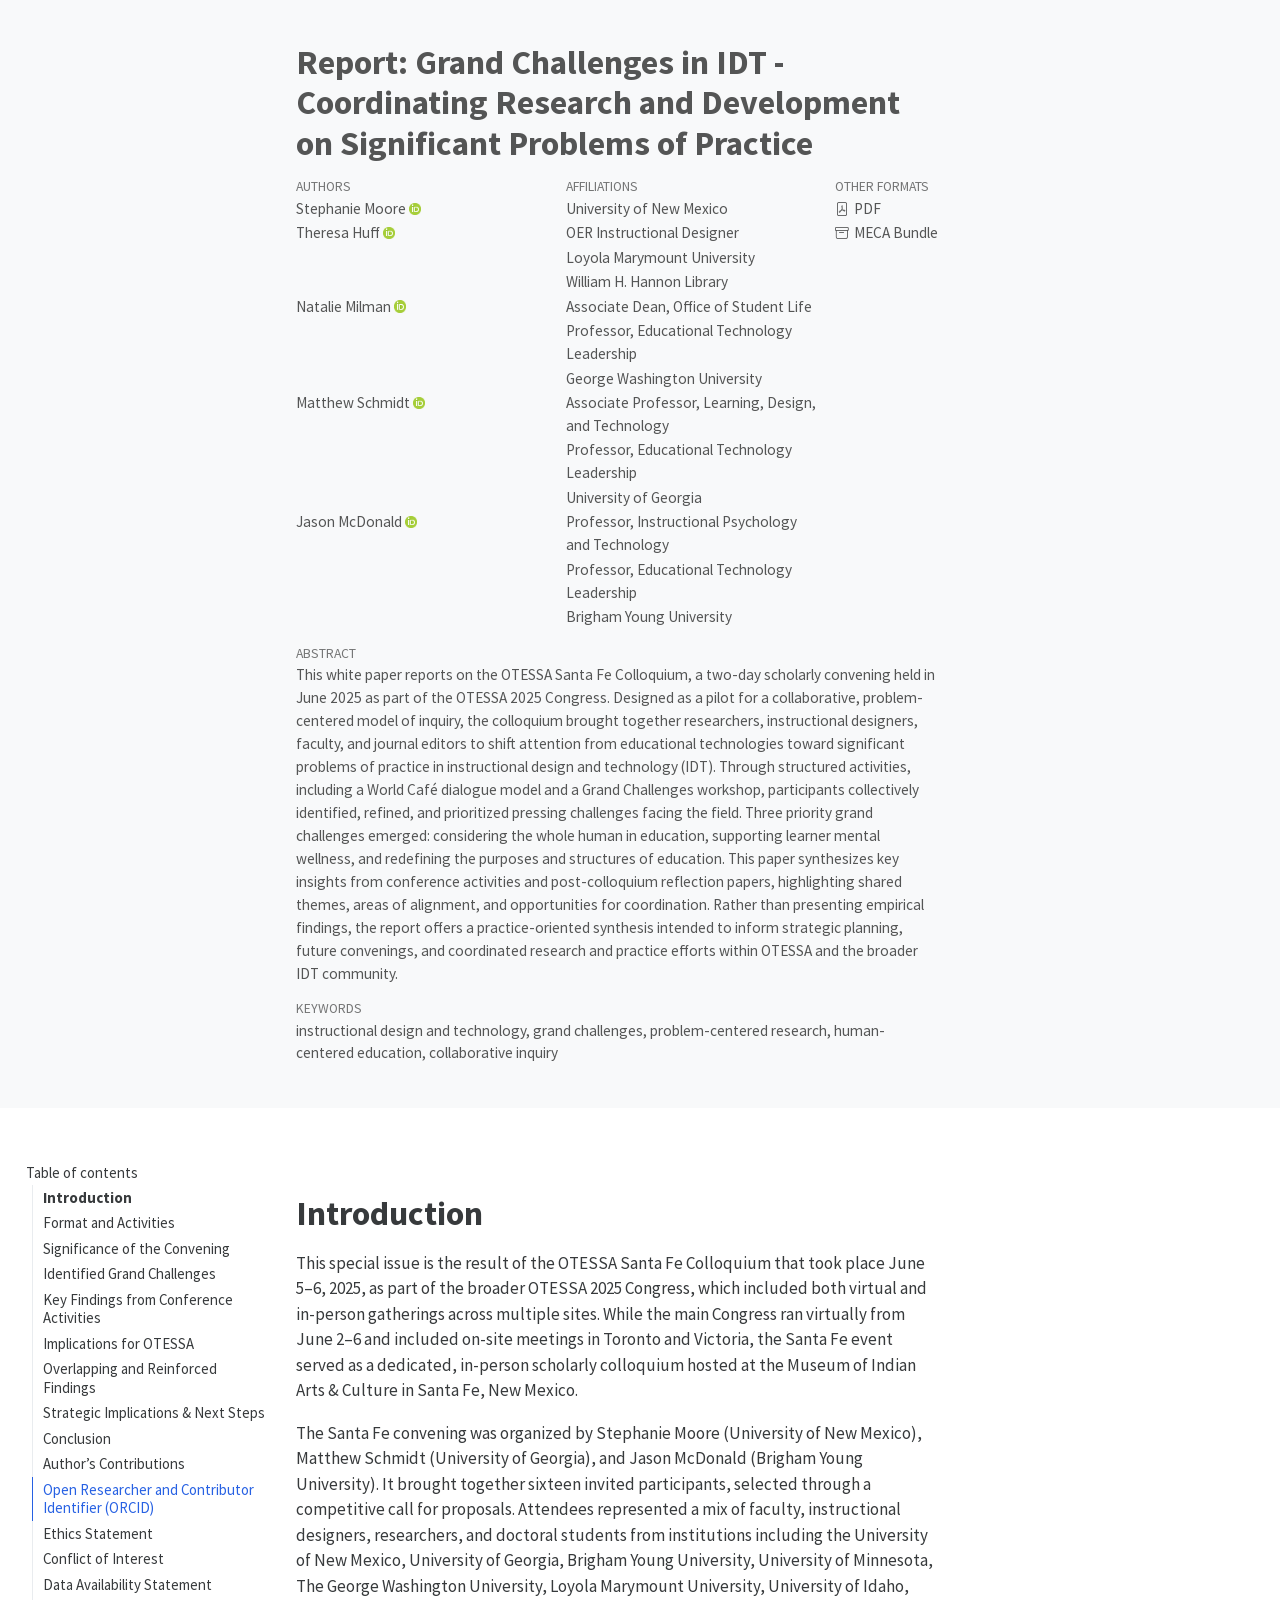
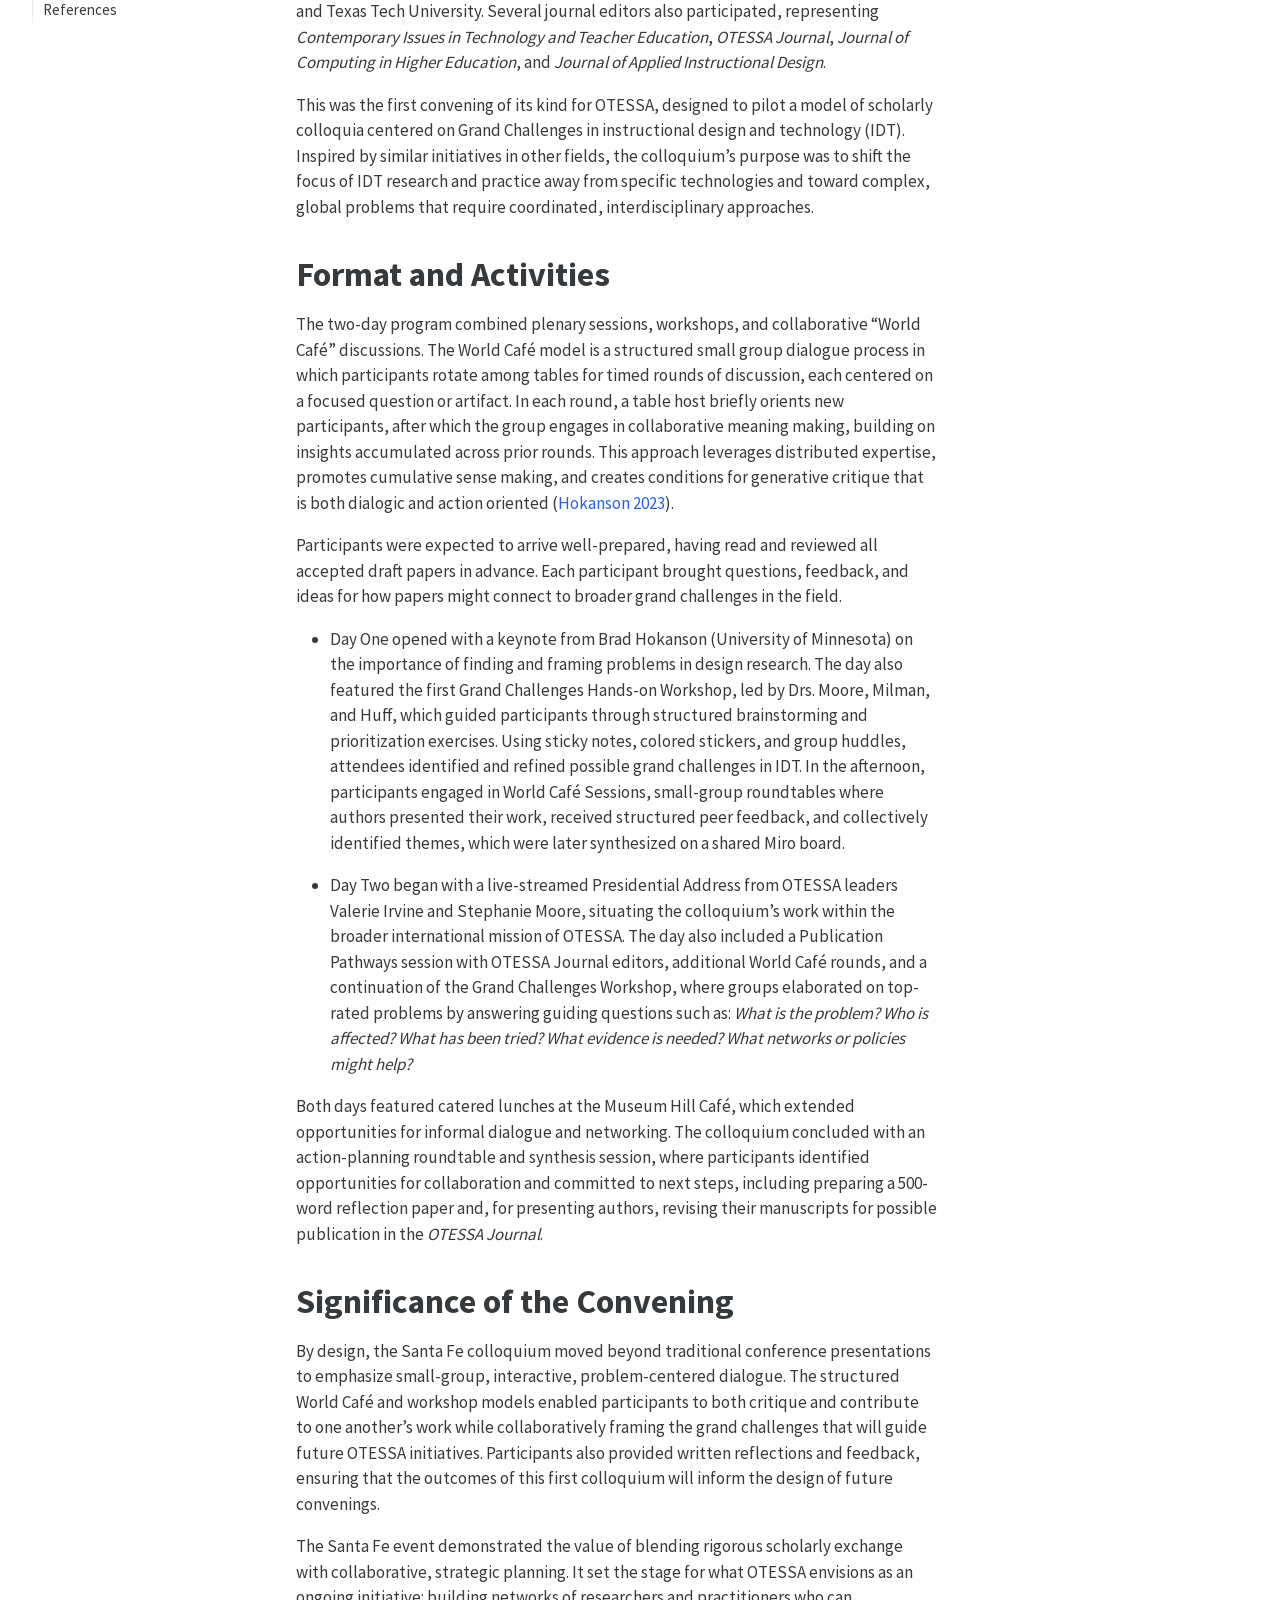
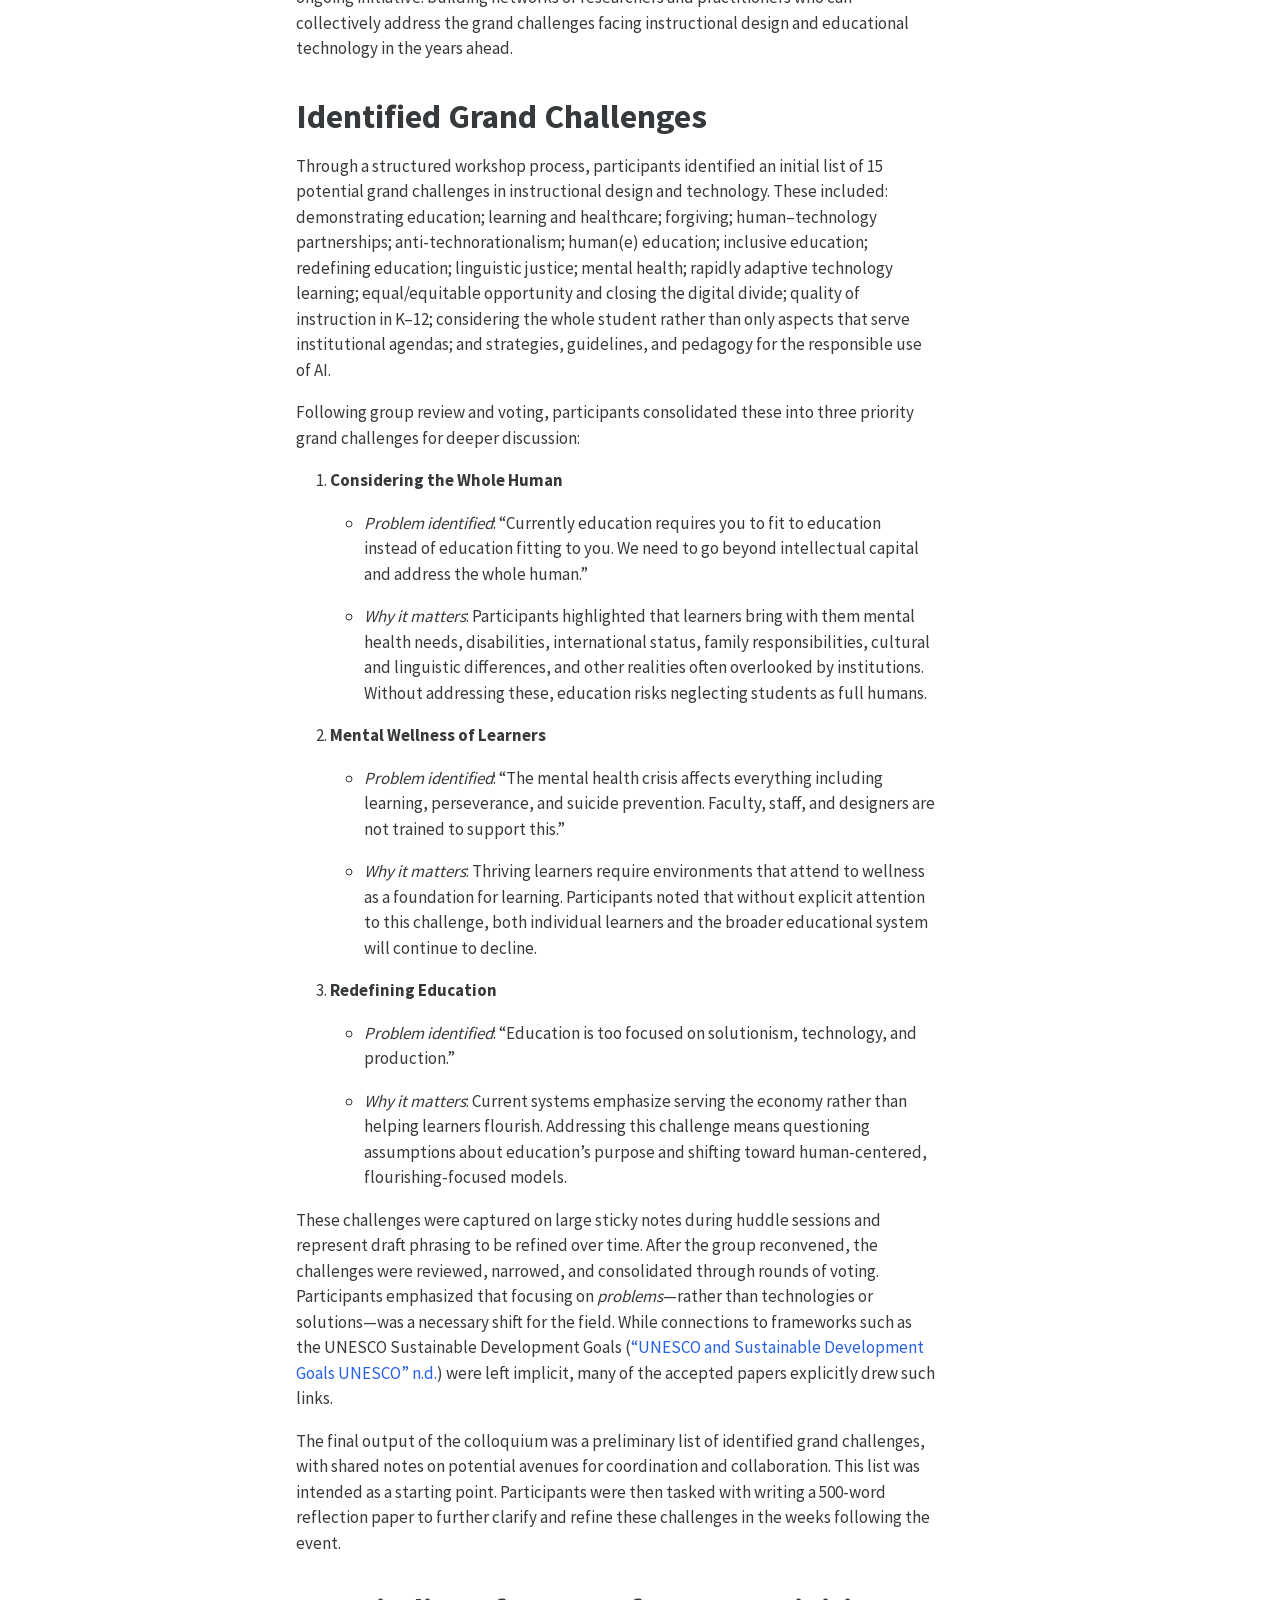
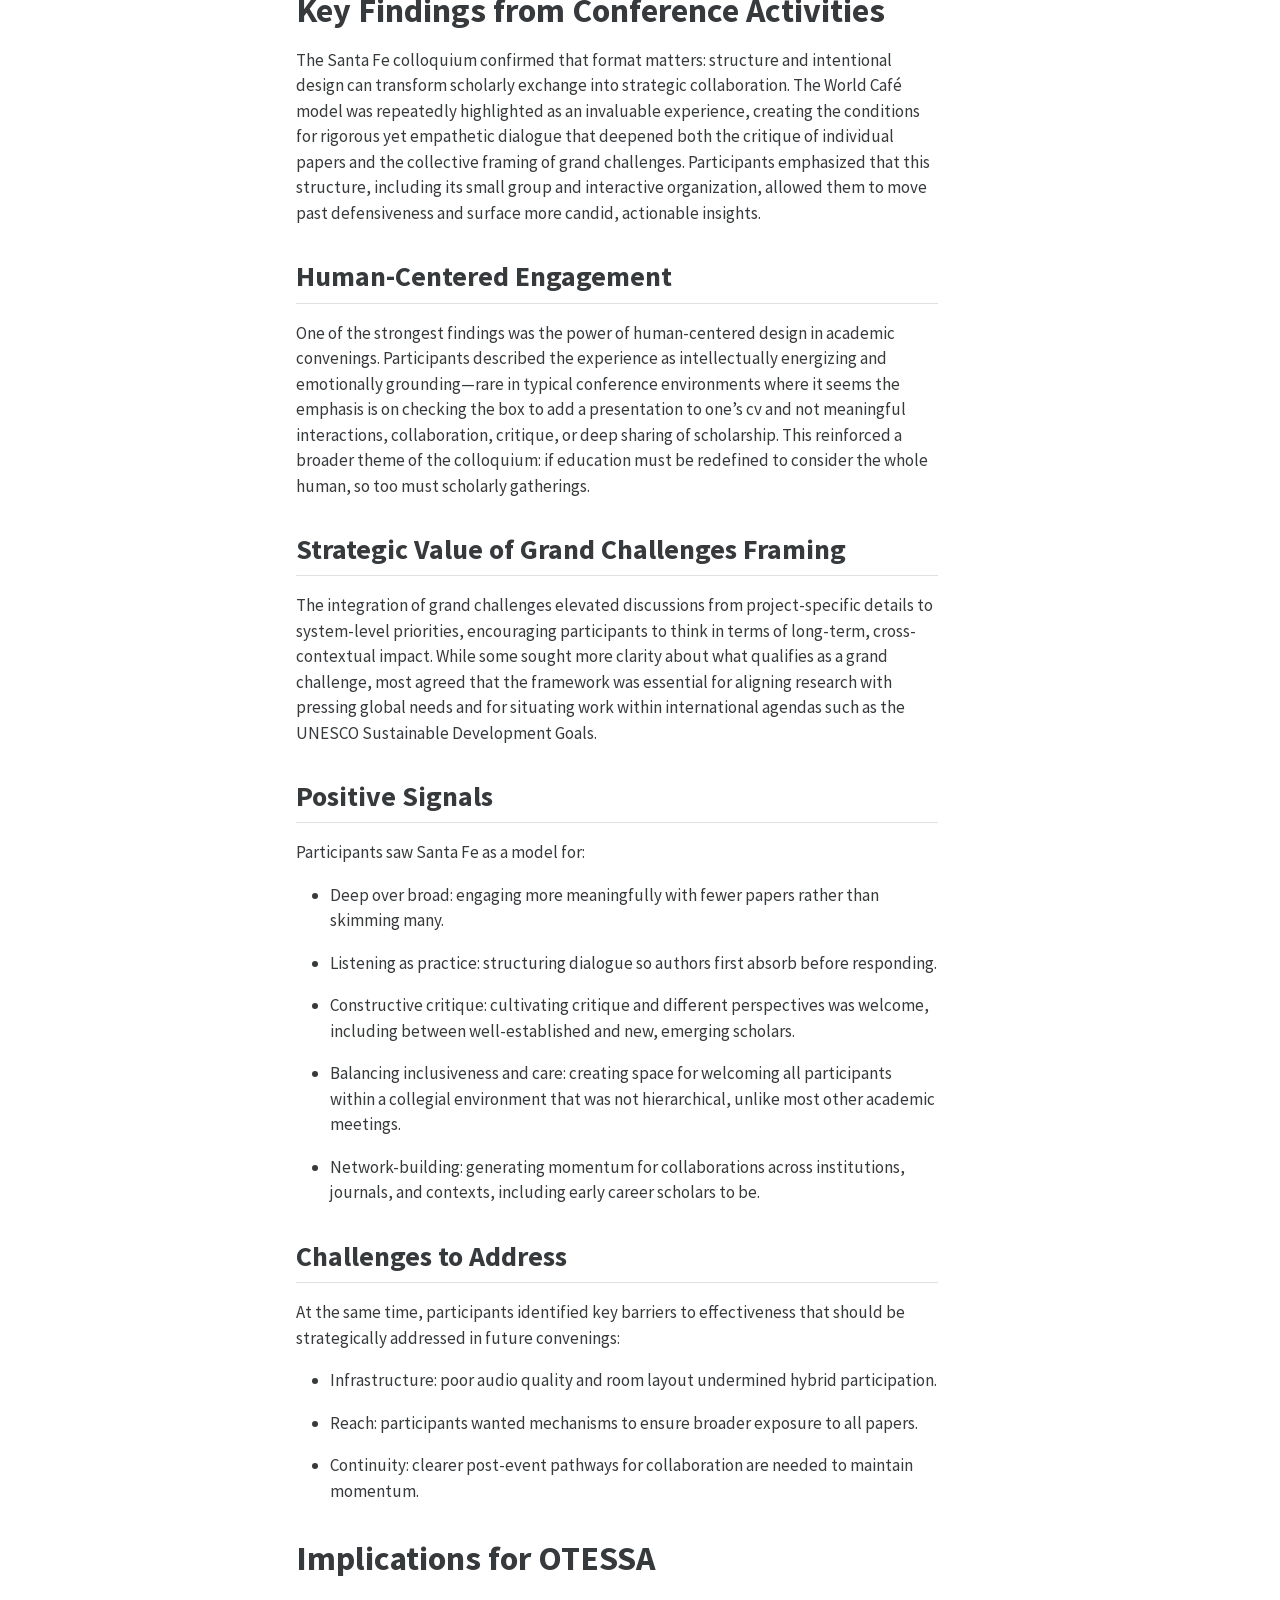
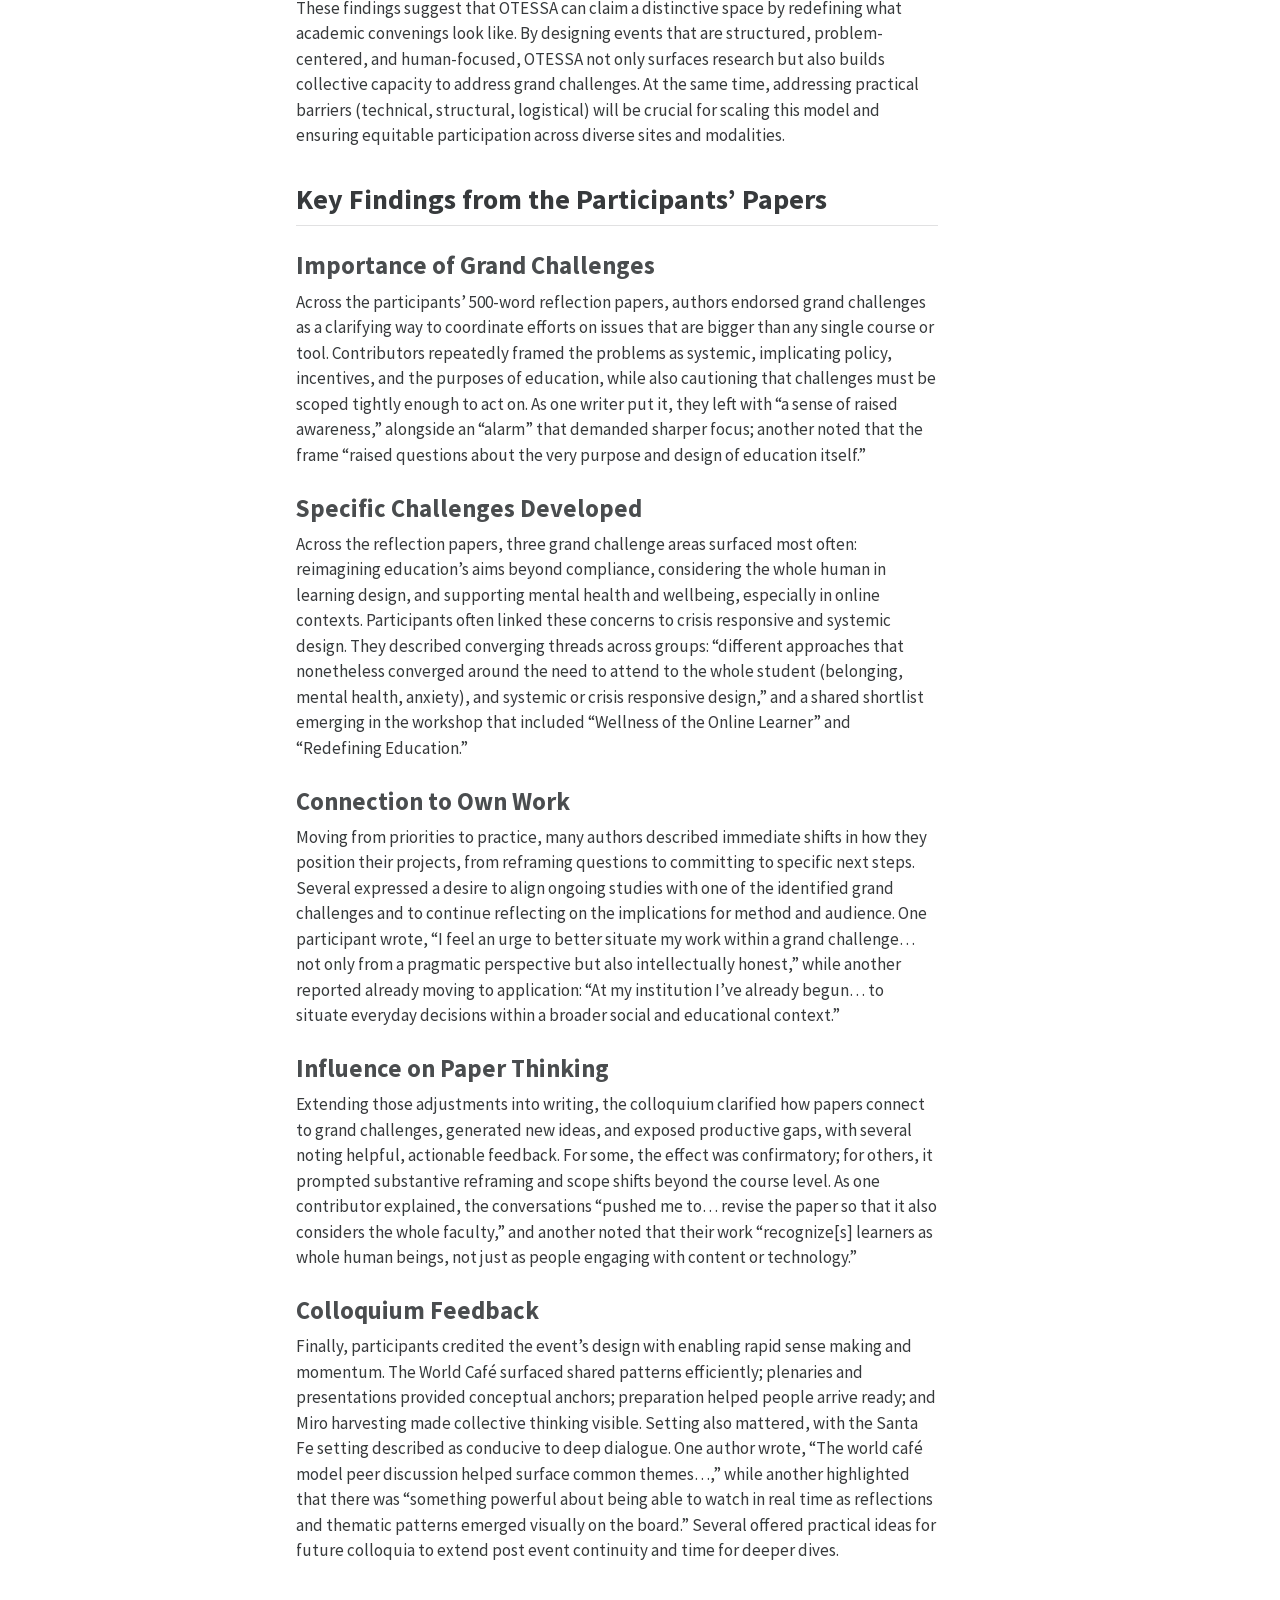
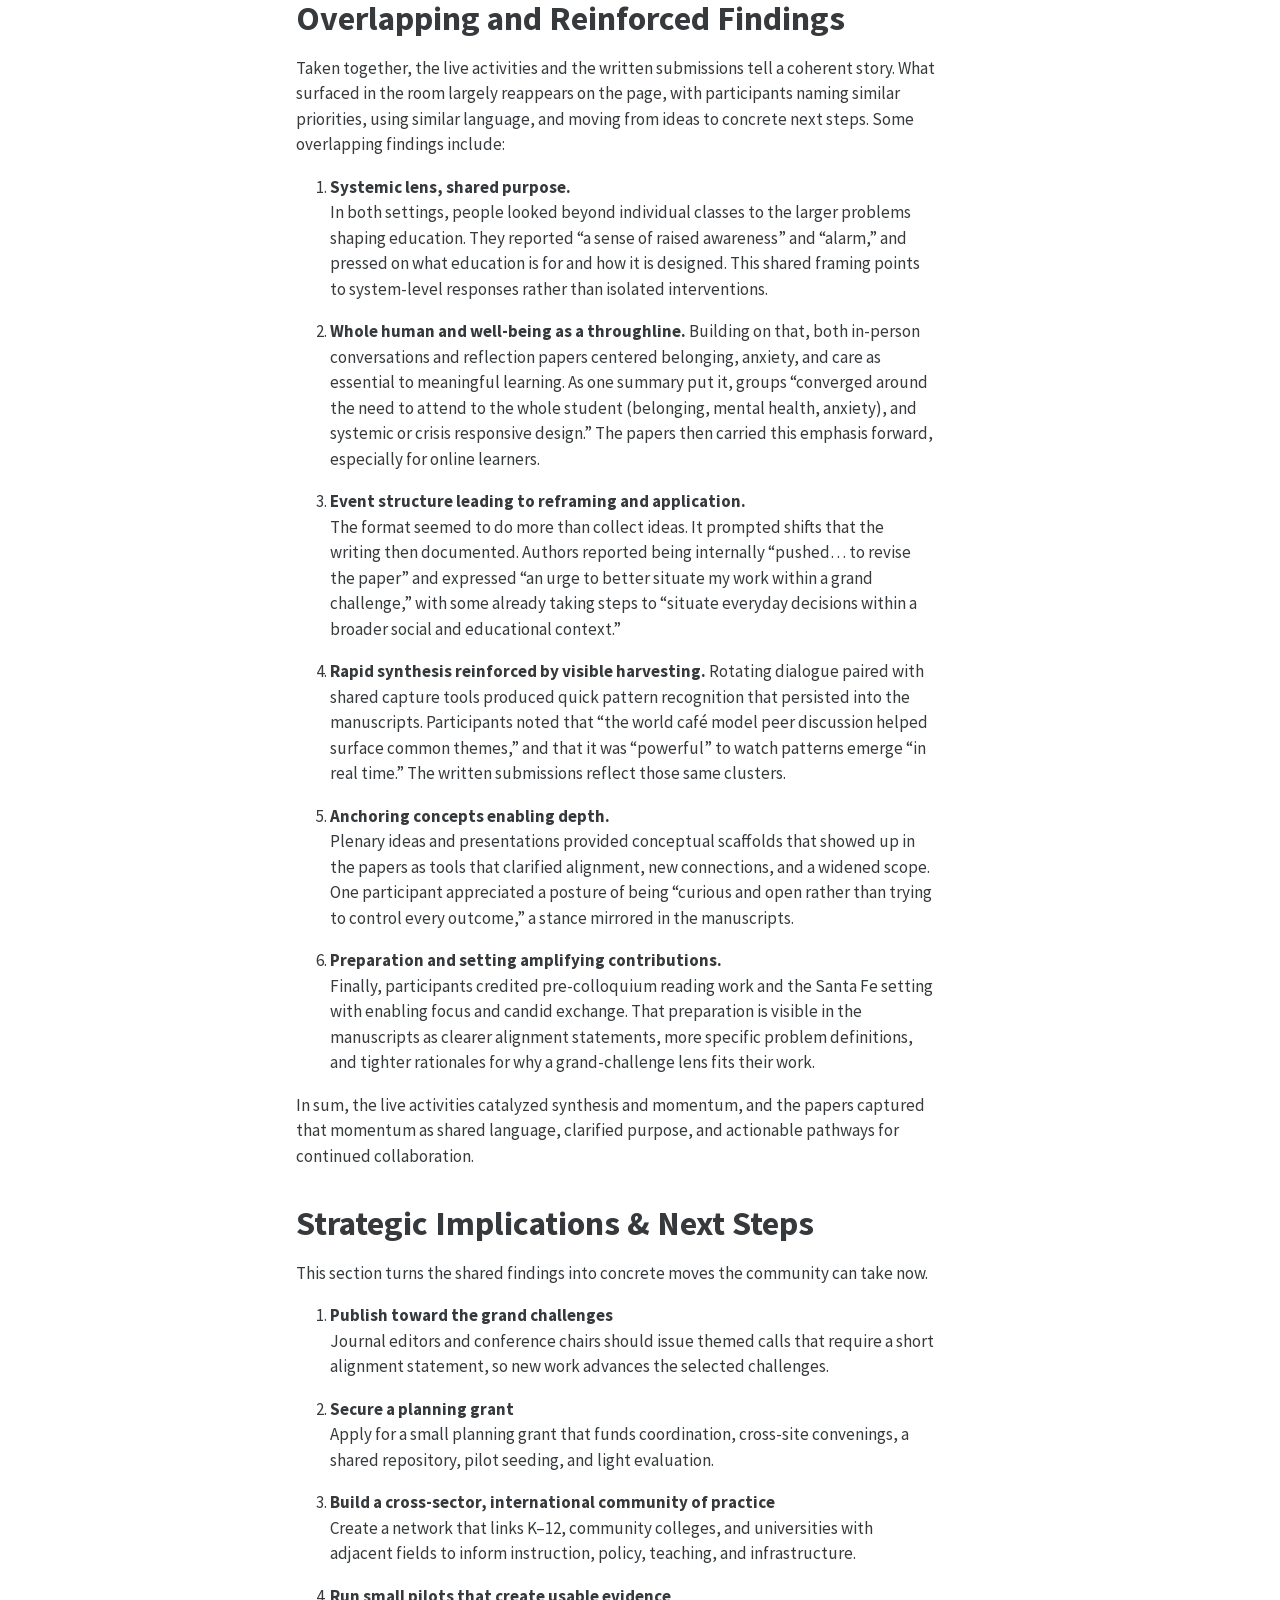
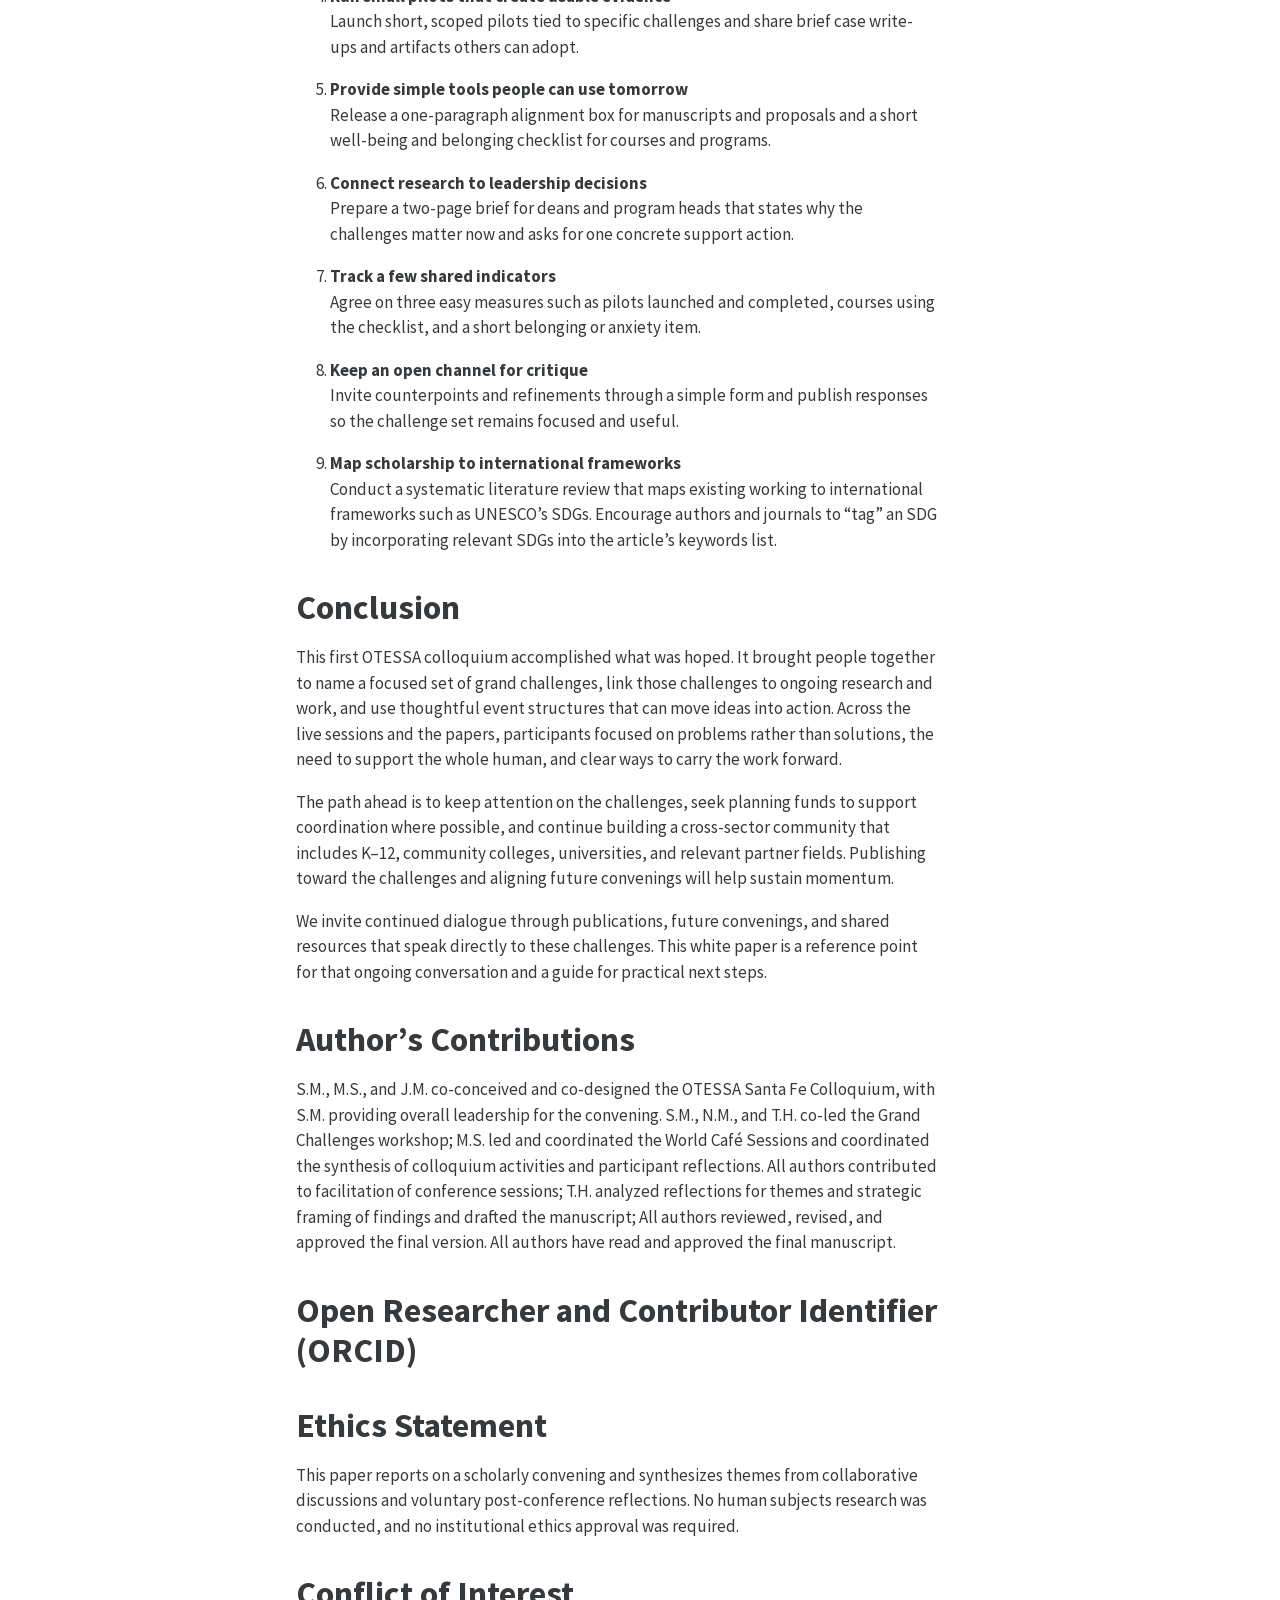
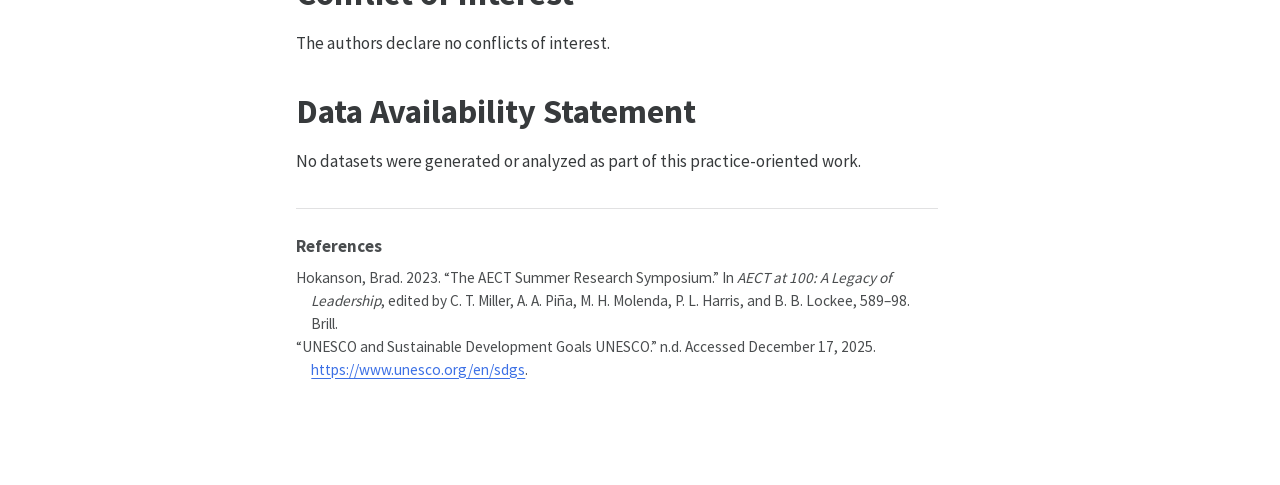
==== _manuscript/index.html @ 4f28d7d3 "init" ====
<!DOCTYPE html>
<html xmlns="http://www.w3.org/1999/xhtml" lang="en" xml:lang="en"><head>

<meta charset="utf-8">
<meta name="generator" content="quarto-1.8.27">

<meta name="viewport" content="width=device-width, initial-scale=1.0, user-scalable=yes">

<meta name="keywords" content="instructional design and technology, grand challenges, problem-centered research, human-centered education, collaborative inquiry">

<title>Report: Grand Challenges in IDT - Coordinating Research and Development on Significant Problems of Practice</title>
<style>
code{white-space: pre-wrap;}
span.smallcaps{font-variant: small-caps;}
div.columns{display: flex; gap: min(4vw, 1.5em);}
div.column{flex: auto; overflow-x: auto;}
div.hanging-indent{margin-left: 1.5em; text-indent: -1.5em;}
ul.task-list{list-style: none;}
ul.task-list li input[type="checkbox"] {
width: 0.8em;
margin: 0 0.8em 0.2em -1em;  vertical-align: middle;
}

div.csl-bib-body { }
div.csl-entry {
clear: both;
margin-bottom: 0em;
}
.hanging-indent div.csl-entry {
margin-left:2em;
text-indent:-2em;
}
div.csl-left-margin {
min-width:2em;
float:left;
}
div.csl-right-inline {
margin-left:2em;
padding-left:1em;
}
div.csl-indent {
margin-left: 2em;
}</style>


<script>/*!
 * clipboard.js v2.0.11
 * https://clipboardjs.com/
 *
 * Licensed MIT © Zeno Rocha
 */
!function(t,e){"object"==typeof exports&&"object"==typeof module?module.exports=e():"function"==typeof define&&define.amd?define([],e):"object"==typeof exports?exports.ClipboardJS=e():t.ClipboardJS=e()}(this,function(){return n={686:function(t,e,n){"use strict";n.d(e,{default:function(){return b}});var e=n(279),i=n.n(e),e=n(370),u=n.n(e),e=n(817),r=n.n(e);function c(t){try{return document.execCommand(t)}catch(t){return}}var a=function(t){t=r()(t);return c("cut"),t};function o(t,e){var n,o,t=(n=t,o="rtl"===document.documentElement.getAttribute("dir"),(t=document.createElement("textarea")).style.fontSize="12pt",t.style.border="0",t.style.padding="0",t.style.margin="0",t.style.position="absolute",t.style[o?"right":"left"]="-9999px",o=window.pageYOffset||document.documentElement.scrollTop,t.style.top="".concat(o,"px"),t.setAttribute("readonly",""),t.value=n,t);return e.container.appendChild(t),e=r()(t),c("copy"),t.remove(),e}var f=function(t){var e=1<arguments.length&&void 0!==arguments[1]?arguments[1]:{container:document.body},n="";return"string"==typeof t?n=o(t,e):t instanceof HTMLInputElement&&!["text","search","url","tel","password"].includes(null==t?void 0:t.type)?n=o(t.value,e):(n=r()(t),c("copy")),n};function l(t){return(l="function"==typeof Symbol&&"symbol"==typeof Symbol.iterator?function(t){return typeof t}:function(t){return t&&"function"==typeof Symbol&&t.constructor===Symbol&&t!==Symbol.prototype?"symbol":typeof t})(t)}var s=function(){var t=0<arguments.length&&void 0!==arguments[0]?arguments[0]:{},e=t.action,n=void 0===e?"copy":e,o=t.container,e=t.target,t=t.text;if("copy"!==n&&"cut"!==n)throw new Error('Invalid "action" value, use either "copy" or "cut"');if(void 0!==e){if(!e||"object"!==l(e)||1!==e.nodeType)throw new Error('Invalid "target" value, use a valid Element');if("copy"===n&&e.hasAttribute("disabled"))throw new Error('Invalid "target" attribute. Please use "readonly" instead of "disabled" attribute');if("cut"===n&&(e.hasAttribute("readonly")||e.hasAttribute("disabled")))throw new Error('Invalid "target" attribute. You can\'t cut text from elements with "readonly" or "disabled" attributes')}return t?f(t,{container:o}):e?"cut"===n?a(e):f(e,{container:o}):void 0};function p(t){return(p="function"==typeof Symbol&&"symbol"==typeof Symbol.iterator?function(t){return typeof t}:function(t){return t&&"function"==typeof Symbol&&t.constructor===Symbol&&t!==Symbol.prototype?"symbol":typeof t})(t)}function d(t,e){for(var n=0;n<e.length;n++){var o=e[n];o.enumerable=o.enumerable||!1,o.configurable=!0,"value"in o&&(o.writable=!0),Object.defineProperty(t,o.key,o)}}function y(t,e){return(y=Object.setPrototypeOf||function(t,e){return t.__proto__=e,t})(t,e)}function h(n){var o=function(){if("undefined"==typeof Reflect||!Reflect.construct)return!1;if(Reflect.construct.sham)return!1;if("function"==typeof Proxy)return!0;try{return Date.prototype.toString.call(Reflect.construct(Date,[],function(){})),!0}catch(t){return!1}}();return function(){var t,e=v(n);return t=o?(t=v(this).constructor,Reflect.construct(e,arguments,t)):e.apply(this,arguments),e=this,!(t=t)||"object"!==p(t)&&"function"!=typeof t?function(t){if(void 0!==t)return t;throw new ReferenceError("this hasn't been initialised - super() hasn't been called")}(e):t}}function v(t){return(v=Object.setPrototypeOf?Object.getPrototypeOf:function(t){return t.__proto__||Object.getPrototypeOf(t)})(t)}function m(t,e){t="data-clipboard-".concat(t);if(e.hasAttribute(t))return e.getAttribute(t)}var b=function(){!function(t,e){if("function"!=typeof e&&null!==e)throw new TypeError("Super expression must either be null or a function");t.prototype=Object.create(e&&e.prototype,{constructor:{value:t,writable:!0,configurable:!0}}),e&&y(t,e)}(r,i());var t,e,n,o=h(r);function r(t,e){var n;return function(t){if(!(t instanceof r))throw new TypeError("Cannot call a class as a function")}(this),(n=o.call(this)).resolveOptions(e),n.listenClick(t),n}return t=r,n=[{key:"copy",value:function(t){var e=1<arguments.length&&void 0!==arguments[1]?arguments[1]:{container:document.body};return f(t,e)}},{key:"cut",value:function(t){return a(t)}},{key:"isSupported",value:function(){var t=0<arguments.length&&void 0!==arguments[0]?arguments[0]:["copy","cut"],t="string"==typeof t?[t]:t,e=!!document.queryCommandSupported;return t.forEach(function(t){e=e&&!!document.queryCommandSupported(t)}),e}}],(e=[{key:"resolveOptions",value:function(){var t=0<arguments.length&&void 0!==arguments[0]?arguments[0]:{};this.action="function"==typeof t.action?t.action:this.defaultAction,this.target="function"==typeof t.target?t.target:this.defaultTarget,this.text="function"==typeof t.text?t.text:this.defaultText,this.container="object"===p(t.container)?t.container:document.body}},{key:"listenClick",value:function(t){var e=this;this.listener=u()(t,"click",function(t){return e.onClick(t)})}},{key:"onClick",value:function(t){var e=t.delegateTarget||t.currentTarget,n=this.action(e)||"copy",t=s({action:n,container:this.container,target:this.target(e),text:this.text(e)});this.emit(t?"success":"error",{action:n,text:t,trigger:e,clearSelection:function(){e&&e.focus(),window.getSelection().removeAllRanges()}})}},{key:"defaultAction",value:function(t){return m("action",t)}},{key:"defaultTarget",value:function(t){t=m("target",t);if(t)return document.querySelector(t)}},{key:"defaultText",value:function(t){return m("text",t)}},{key:"destroy",value:function(){this.listener.destroy()}}])&&d(t.prototype,e),n&&d(t,n),r}()},828:function(t){var e;"undefined"==typeof Element||Element.prototype.matches||((e=Element.prototype).matches=e.matchesSelector||e.mozMatchesSelector||e.msMatchesSelector||e.oMatchesSelector||e.webkitMatchesSelector),t.exports=function(t,e){for(;t&&9!==t.nodeType;){if("function"==typeof t.matches&&t.matches(e))return t;t=t.parentNode}}},438:function(t,e,n){var u=n(828);function i(t,e,n,o,r){var i=function(e,n,t,o){return function(t){t.delegateTarget=u(t.target,n),t.delegateTarget&&o.call(e,t)}}.apply(this,arguments);return t.addEventListener(n,i,r),{destroy:function(){t.removeEventListener(n,i,r)}}}t.exports=function(t,e,n,o,r){return"function"==typeof t.addEventListener?i.apply(null,arguments):"function"==typeof n?i.bind(null,document).apply(null,arguments):("string"==typeof t&&(t=document.querySelectorAll(t)),Array.prototype.map.call(t,function(t){return i(t,e,n,o,r)}))}},879:function(t,n){n.node=function(t){return void 0!==t&&t instanceof HTMLElement&&1===t.nodeType},n.nodeList=function(t){var e=Object.prototype.toString.call(t);return void 0!==t&&("[object NodeList]"===e||"[object HTMLCollection]"===e)&&"length"in t&&(0===t.length||n.node(t[0]))},n.string=function(t){return"string"==typeof t||t instanceof String},n.fn=function(t){return"[object Function]"===Object.prototype.toString.call(t)}},370:function(t,e,n){var f=n(879),l=n(438);t.exports=function(t,e,n){if(!t&&!e&&!n)throw new Error("Missing required arguments");if(!f.string(e))throw new TypeError("Second argument must be a String");if(!f.fn(n))throw new TypeError("Third argument must be a Function");if(f.node(t))return c=e,a=n,(u=t).addEventListener(c,a),{destroy:function(){u.removeEventListener(c,a)}};if(f.nodeList(t))return o=t,r=e,i=n,Array.prototype.forEach.call(o,function(t){t.addEventListener(r,i)}),{destroy:function(){Array.prototype.forEach.call(o,function(t){t.removeEventListener(r,i)})}};if(f.string(t))return t=t,e=e,n=n,l(document.body,t,e,n);throw new TypeError("First argument must be a String, HTMLElement, HTMLCollection, or NodeList");var o,r,i,u,c,a}},817:function(t){t.exports=function(t){var e,n="SELECT"===t.nodeName?(t.focus(),t.value):"INPUT"===t.nodeName||"TEXTAREA"===t.nodeName?((e=t.hasAttribute("readonly"))||t.setAttribute("readonly",""),t.select(),t.setSelectionRange(0,t.value.length),e||t.removeAttribute("readonly"),t.value):(t.hasAttribute("contenteditable")&&t.focus(),n=window.getSelection(),(e=document.createRange()).selectNodeContents(t),n.removeAllRanges(),n.addRange(e),n.toString());return n}},279:function(t){function e(){}e.prototype={on:function(t,e,n){var o=this.e||(this.e={});return(o[t]||(o[t]=[])).push({fn:e,ctx:n}),this},once:function(t,e,n){var o=this;function r(){o.off(t,r),e.apply(n,arguments)}return r._=e,this.on(t,r,n)},emit:function(t){for(var e=[].slice.call(arguments,1),n=((this.e||(this.e={}))[t]||[]).slice(),o=0,r=n.length;o<r;o++)n[o].fn.apply(n[o].ctx,e);return this},off:function(t,e){var n=this.e||(this.e={}),o=n[t],r=[];if(o&&e)for(var i=0,u=o.length;i<u;i++)o[i].fn!==e&&o[i].fn._!==e&&r.push(o[i]);return r.length?n[t]=r:delete n[t],this}},t.exports=e,t.exports.TinyEmitter=e}},r={},o.n=function(t){var e=t&&t.__esModule?function(){return t.default}:function(){return t};return o.d(e,{a:e}),e},o.d=function(t,e){for(var n in e)o.o(e,n)&&!o.o(t,n)&&Object.defineProperty(t,n,{enumerable:!0,get:e[n]})},o.o=function(t,e){return Object.prototype.hasOwnProperty.call(t,e)},o(686).default;function o(t){if(r[t])return r[t].exports;var e=r[t]={exports:{}};return n[t](e,e.exports,o),e.exports}var n,r});</script>
<script src="[data-uri]" type="module"></script>
<script src="[data-uri]" type="module"></script>
<script src="[data-uri]" type="module"></script>
<script>/**
 * @popperjs/core v2.11.7 - MIT License
 */

!function(e,t){"object"==typeof exports&&"undefined"!=typeof module?t(exports):"function"==typeof define&&define.amd?define(["exports"],t):t((e="undefined"!=typeof globalThis?globalThis:e||self).Popper={})}(this,(function(e){"use strict";function t(e){if(null==e)return window;if("[object Window]"!==e.toString()){var t=e.ownerDocument;return t&&t.defaultView||window}return e}function n(e){return e instanceof t(e).Element||e instanceof Element}function r(e){return e instanceof t(e).HTMLElement||e instanceof HTMLElement}function o(e){return"undefined"!=typeof ShadowRoot&&(e instanceof t(e).ShadowRoot||e instanceof ShadowRoot)}var i=Math.max,a=Math.min,s=Math.round;function f(){var e=navigator.userAgentData;return null!=e&&e.brands&&Array.isArray(e.brands)?e.brands.map((function(e){return e.brand+"/"+e.version})).join(" "):navigator.userAgent}function c(){return!/^((?!chrome|android).)*safari/i.test(f())}function p(e,o,i){void 0===o&&(o=!1),void 0===i&&(i=!1);var a=e.getBoundingClientRect(),f=1,p=1;o&&r(e)&&(f=e.offsetWidth>0&&s(a.width)/e.offsetWidth||1,p=e.offsetHeight>0&&s(a.height)/e.offsetHeight||1);var u=(n(e)?t(e):window).visualViewport,l=!c()&&i,d=(a.left+(l&&u?u.offsetLeft:0))/f,h=(a.top+(l&&u?u.offsetTop:0))/p,m=a.width/f,v=a.height/p;return{width:m,height:v,top:h,right:d+m,bottom:h+v,left:d,x:d,y:h}}function u(e){var n=t(e);return{scrollLeft:n.pageXOffset,scrollTop:n.pageYOffset}}function l(e){return e?(e.nodeName||"").toLowerCase():null}function d(e){return((n(e)?e.ownerDocument:e.document)||window.document).documentElement}function h(e){return p(d(e)).left+u(e).scrollLeft}function m(e){return t(e).getComputedStyle(e)}function v(e){var t=m(e),n=t.overflow,r=t.overflowX,o=t.overflowY;return/auto|scroll|overlay|hidden/.test(n+o+r)}function y(e,n,o){void 0===o&&(o=!1);var i,a,f=r(n),c=r(n)&&function(e){var t=e.getBoundingClientRect(),n=s(t.width)/e.offsetWidth||1,r=s(t.height)/e.offsetHeight||1;return 1!==n||1!==r}(n),m=d(n),y=p(e,c,o),g={scrollLeft:0,scrollTop:0},b={x:0,y:0};return(f||!f&&!o)&&(("body"!==l(n)||v(m))&&(g=(i=n)!==t(i)&&r(i)?{scrollLeft:(a=i).scrollLeft,scrollTop:a.scrollTop}:u(i)),r(n)?((b=p(n,!0)).x+=n.clientLeft,b.y+=n.clientTop):m&&(b.x=h(m))),{x:y.left+g.scrollLeft-b.x,y:y.top+g.scrollTop-b.y,width:y.width,height:y.height}}function g(e){var t=p(e),n=e.offsetWidth,r=e.offsetHeight;return Math.abs(t.width-n)<=1&&(n=t.width),Math.abs(t.height-r)<=1&&(r=t.height),{x:e.offsetLeft,y:e.offsetTop,width:n,height:r}}function b(e){return"html"===l(e)?e:e.assignedSlot||e.parentNode||(o(e)?e.host:null)||d(e)}function x(e){return["html","body","#document"].indexOf(l(e))>=0?e.ownerDocument.body:r(e)&&v(e)?e:x(b(e))}function w(e,n){var r;void 0===n&&(n=[]);var o=x(e),i=o===(null==(r=e.ownerDocument)?void 0:r.body),a=t(o),s=i?[a].concat(a.visualViewport||[],v(o)?o:[]):o,f=n.concat(s);return i?f:f.concat(w(b(s)))}function O(e){return["table","td","th"].indexOf(l(e))>=0}function j(e){return r(e)&&"fixed"!==m(e).position?e.offsetParent:null}function E(e){for(var n=t(e),i=j(e);i&&O(i)&&"static"===m(i).position;)i=j(i);return i&&("html"===l(i)||"body"===l(i)&&"static"===m(i).position)?n:i||function(e){var t=/firefox/i.test(f());if(/Trident/i.test(f())&&r(e)&&"fixed"===m(e).position)return null;var n=b(e);for(o(n)&&(n=n.host);r(n)&&["html","body"].indexOf(l(n))<0;){var i=m(n);if("none"!==i.transform||"none"!==i.perspective||"paint"===i.contain||-1!==["transform","perspective"].indexOf(i.willChange)||t&&"filter"===i.willChange||t&&i.filter&&"none"!==i.filter)return n;n=n.parentNode}return null}(e)||n}var D="top",A="bottom",L="right",P="left",M="auto",k=[D,A,L,P],W="start",B="end",H="viewport",T="popper",R=k.reduce((function(e,t){return e.concat([t+"-"+W,t+"-"+B])}),[]),S=[].concat(k,[M]).reduce((function(e,t){return e.concat([t,t+"-"+W,t+"-"+B])}),[]),V=["beforeRead","read","afterRead","beforeMain","main","afterMain","beforeWrite","write","afterWrite"];function q(e){var t=new Map,n=new Set,r=[];function o(e){n.add(e.name),[].concat(e.requires||[],e.requiresIfExists||[]).forEach((function(e){if(!n.has(e)){var r=t.get(e);r&&o(r)}})),r.push(e)}return e.forEach((function(e){t.set(e.name,e)})),e.forEach((function(e){n.has(e.name)||o(e)})),r}function C(e){return e.split("-")[0]}function N(e,t){var n=t.getRootNode&&t.getRootNode();if(e.contains(t))return!0;if(n&&o(n)){var r=t;do{if(r&&e.isSameNode(r))return!0;r=r.parentNode||r.host}while(r)}return!1}function I(e){return Object.assign({},e,{left:e.x,top:e.y,right:e.x+e.width,bottom:e.y+e.height})}function _(e,r,o){return r===H?I(function(e,n){var r=t(e),o=d(e),i=r.visualViewport,a=o.clientWidth,s=o.clientHeight,f=0,p=0;if(i){a=i.width,s=i.height;var u=c();(u||!u&&"fixed"===n)&&(f=i.offsetLeft,p=i.offsetTop)}return{width:a,height:s,x:f+h(e),y:p}}(e,o)):n(r)?function(e,t){var n=p(e,!1,"fixed"===t);return n.top=n.top+e.clientTop,n.left=n.left+e.clientLeft,n.bottom=n.top+e.clientHeight,n.right=n.left+e.clientWidth,n.width=e.clientWidth,n.height=e.clientHeight,n.x=n.left,n.y=n.top,n}(r,o):I(function(e){var t,n=d(e),r=u(e),o=null==(t=e.ownerDocument)?void 0:t.body,a=i(n.scrollWidth,n.clientWidth,o?o.scrollWidth:0,o?o.clientWidth:0),s=i(n.scrollHeight,n.clientHeight,o?o.scrollHeight:0,o?o.clientHeight:0),f=-r.scrollLeft+h(e),c=-r.scrollTop;return"rtl"===m(o||n).direction&&(f+=i(n.clientWidth,o?o.clientWidth:0)-a),{width:a,height:s,x:f,y:c}}(d(e)))}function F(e,t,o,s){var f="clippingParents"===t?function(e){var t=w(b(e)),o=["absolute","fixed"].indexOf(m(e).position)>=0&&r(e)?E(e):e;return n(o)?t.filter((function(e){return n(e)&&N(e,o)&&"body"!==l(e)})):[]}(e):[].concat(t),c=[].concat(f,[o]),p=c[0],u=c.reduce((function(t,n){var r=_(e,n,s);return t.top=i(r.top,t.top),t.right=a(r.right,t.right),t.bottom=a(r.bottom,t.bottom),t.left=i(r.left,t.left),t}),_(e,p,s));return u.width=u.right-u.left,u.height=u.bottom-u.top,u.x=u.left,u.y=u.top,u}function U(e){return e.split("-")[1]}function z(e){return["top","bottom"].indexOf(e)>=0?"x":"y"}function X(e){var t,n=e.reference,r=e.element,o=e.placement,i=o?C(o):null,a=o?U(o):null,s=n.x+n.width/2-r.width/2,f=n.y+n.height/2-r.height/2;switch(i){case D:t={x:s,y:n.y-r.height};break;case A:t={x:s,y:n.y+n.height};break;case L:t={x:n.x+n.width,y:f};break;case P:t={x:n.x-r.width,y:f};break;default:t={x:n.x,y:n.y}}var c=i?z(i):null;if(null!=c){var p="y"===c?"height":"width";switch(a){case W:t[c]=t[c]-(n[p]/2-r[p]/2);break;case B:t[c]=t[c]+(n[p]/2-r[p]/2)}}return t}function Y(e){return Object.assign({},{top:0,right:0,bottom:0,left:0},e)}function G(e,t){return t.reduce((function(t,n){return t[n]=e,t}),{})}function J(e,t){void 0===t&&(t={});var r=t,o=r.placement,i=void 0===o?e.placement:o,a=r.strategy,s=void 0===a?e.strategy:a,f=r.boundary,c=void 0===f?"clippingParents":f,u=r.rootBoundary,l=void 0===u?H:u,h=r.elementContext,m=void 0===h?T:h,v=r.altBoundary,y=void 0!==v&&v,g=r.padding,b=void 0===g?0:g,x=Y("number"!=typeof b?b:G(b,k)),w=m===T?"reference":T,O=e.rects.popper,j=e.elements[y?w:m],E=F(n(j)?j:j.contextElement||d(e.elements.popper),c,l,s),P=p(e.elements.reference),M=X({reference:P,element:O,strategy:"absolute",placement:i}),W=I(Object.assign({},O,M)),B=m===T?W:P,R={top:E.top-B.top+x.top,bottom:B.bottom-E.bottom+x.bottom,left:E.left-B.left+x.left,right:B.right-E.right+x.right},S=e.modifiersData.offset;if(m===T&&S){var V=S[i];Object.keys(R).forEach((function(e){var t=[L,A].indexOf(e)>=0?1:-1,n=[D,A].indexOf(e)>=0?"y":"x";R[e]+=V[n]*t}))}return R}var K={placement:"bottom",modifiers:[],strategy:"absolute"};function Q(){for(var e=arguments.length,t=new Array(e),n=0;n<e;n++)t[n]=arguments[n];return!t.some((function(e){return!(e&&"function"==typeof e.getBoundingClientRect)}))}function Z(e){void 0===e&&(e={});var t=e,r=t.defaultModifiers,o=void 0===r?[]:r,i=t.defaultOptions,a=void 0===i?K:i;return function(e,t,r){void 0===r&&(r=a);var i,s,f={placement:"bottom",orderedModifiers:[],options:Object.assign({},K,a),modifiersData:{},elements:{reference:e,popper:t},attributes:{},styles:{}},c=[],p=!1,u={state:f,setOptions:function(r){var i="function"==typeof r?r(f.options):r;l(),f.options=Object.assign({},a,f.options,i),f.scrollParents={reference:n(e)?w(e):e.contextElement?w(e.contextElement):[],popper:w(t)};var s,p,d=function(e){var t=q(e);return V.reduce((function(e,n){return e.concat(t.filter((function(e){return e.phase===n})))}),[])}((s=[].concat(o,f.options.modifiers),p=s.reduce((function(e,t){var n=e[t.name];return e[t.name]=n?Object.assign({},n,t,{options:Object.assign({},n.options,t.options),data:Object.assign({},n.data,t.data)}):t,e}),{}),Object.keys(p).map((function(e){return p[e]}))));return f.orderedModifiers=d.filter((function(e){return e.enabled})),f.orderedModifiers.forEach((function(e){var t=e.name,n=e.options,r=void 0===n?{}:n,o=e.effect;if("function"==typeof o){var i=o({state:f,name:t,instance:u,options:r}),a=function(){};c.push(i||a)}})),u.update()},forceUpdate:function(){if(!p){var e=f.elements,t=e.reference,n=e.popper;if(Q(t,n)){f.rects={reference:y(t,E(n),"fixed"===f.options.strategy),popper:g(n)},f.reset=!1,f.placement=f.options.placement,f.orderedModifiers.forEach((function(e){return f.modifiersData[e.name]=Object.assign({},e.data)}));for(var r=0;r<f.orderedModifiers.length;r++)if(!0!==f.reset){var o=f.orderedModifiers[r],i=o.fn,a=o.options,s=void 0===a?{}:a,c=o.name;"function"==typeof i&&(f=i({state:f,options:s,name:c,instance:u})||f)}else f.reset=!1,r=-1}}},update:(i=function(){return new Promise((function(e){u.forceUpdate(),e(f)}))},function(){return s||(s=new Promise((function(e){Promise.resolve().then((function(){s=void 0,e(i())}))}))),s}),destroy:function(){l(),p=!0}};if(!Q(e,t))return u;function l(){c.forEach((function(e){return e()})),c=[]}return u.setOptions(r).then((function(e){!p&&r.onFirstUpdate&&r.onFirstUpdate(e)})),u}}var $={passive:!0};var ee={name:"eventListeners",enabled:!0,phase:"write",fn:function(){},effect:function(e){var n=e.state,r=e.instance,o=e.options,i=o.scroll,a=void 0===i||i,s=o.resize,f=void 0===s||s,c=t(n.elements.popper),p=[].concat(n.scrollParents.reference,n.scrollParents.popper);return a&&p.forEach((function(e){e.addEventListener("scroll",r.update,$)})),f&&c.addEventListener("resize",r.update,$),function(){a&&p.forEach((function(e){e.removeEventListener("scroll",r.update,$)})),f&&c.removeEventListener("resize",r.update,$)}},data:{}};var te={name:"popperOffsets",enabled:!0,phase:"read",fn:function(e){var t=e.state,n=e.name;t.modifiersData[n]=X({reference:t.rects.reference,element:t.rects.popper,strategy:"absolute",placement:t.placement})},data:{}},ne={top:"auto",right:"auto",bottom:"auto",left:"auto"};function re(e){var n,r=e.popper,o=e.popperRect,i=e.placement,a=e.variation,f=e.offsets,c=e.position,p=e.gpuAcceleration,u=e.adaptive,l=e.roundOffsets,h=e.isFixed,v=f.x,y=void 0===v?0:v,g=f.y,b=void 0===g?0:g,x="function"==typeof l?l({x:y,y:b}):{x:y,y:b};y=x.x,b=x.y;var w=f.hasOwnProperty("x"),O=f.hasOwnProperty("y"),j=P,M=D,k=window;if(u){var W=E(r),H="clientHeight",T="clientWidth";if(W===t(r)&&"static"!==m(W=d(r)).position&&"absolute"===c&&(H="scrollHeight",T="scrollWidth"),W=W,i===D||(i===P||i===L)&&a===B)M=A,b-=(h&&W===k&&k.visualViewport?k.visualViewport.height:W[H])-o.height,b*=p?1:-1;if(i===P||(i===D||i===A)&&a===B)j=L,y-=(h&&W===k&&k.visualViewport?k.visualViewport.width:W[T])-o.width,y*=p?1:-1}var R,S=Object.assign({position:c},u&&ne),V=!0===l?function(e,t){var n=e.x,r=e.y,o=t.devicePixelRatio||1;return{x:s(n*o)/o||0,y:s(r*o)/o||0}}({x:y,y:b},t(r)):{x:y,y:b};return y=V.x,b=V.y,p?Object.assign({},S,((R={})[M]=O?"0":"",R[j]=w?"0":"",R.transform=(k.devicePixelRatio||1)<=1?"translate("+y+"px, "+b+"px)":"translate3d("+y+"px, "+b+"px, 0)",R)):Object.assign({},S,((n={})[M]=O?b+"px":"",n[j]=w?y+"px":"",n.transform="",n))}var oe={name:"computeStyles",enabled:!0,phase:"beforeWrite",fn:function(e){var t=e.state,n=e.options,r=n.gpuAcceleration,o=void 0===r||r,i=n.adaptive,a=void 0===i||i,s=n.roundOffsets,f=void 0===s||s,c={placement:C(t.placement),variation:U(t.placement),popper:t.elements.popper,popperRect:t.rects.popper,gpuAcceleration:o,isFixed:"fixed"===t.options.strategy};null!=t.modifiersData.popperOffsets&&(t.styles.popper=Object.assign({},t.styles.popper,re(Object.assign({},c,{offsets:t.modifiersData.popperOffsets,position:t.options.strategy,adaptive:a,roundOffsets:f})))),null!=t.modifiersData.arrow&&(t.styles.arrow=Object.assign({},t.styles.arrow,re(Object.assign({},c,{offsets:t.modifiersData.arrow,position:"absolute",adaptive:!1,roundOffsets:f})))),t.attributes.popper=Object.assign({},t.attributes.popper,{"data-popper-placement":t.placement})},data:{}};var ie={name:"applyStyles",enabled:!0,phase:"write",fn:function(e){var t=e.state;Object.keys(t.elements).forEach((function(e){var n=t.styles[e]||{},o=t.attributes[e]||{},i=t.elements[e];r(i)&&l(i)&&(Object.assign(i.style,n),Object.keys(o).forEach((function(e){var t=o[e];!1===t?i.removeAttribute(e):i.setAttribute(e,!0===t?"":t)})))}))},effect:function(e){var t=e.state,n={popper:{position:t.options.strategy,left:"0",top:"0",margin:"0"},arrow:{position:"absolute"},reference:{}};return Object.assign(t.elements.popper.style,n.popper),t.styles=n,t.elements.arrow&&Object.assign(t.elements.arrow.style,n.arrow),function(){Object.keys(t.elements).forEach((function(e){var o=t.elements[e],i=t.attributes[e]||{},a=Object.keys(t.styles.hasOwnProperty(e)?t.styles[e]:n[e]).reduce((function(e,t){return e[t]="",e}),{});r(o)&&l(o)&&(Object.assign(o.style,a),Object.keys(i).forEach((function(e){o.removeAttribute(e)})))}))}},requires:["computeStyles"]};var ae={name:"offset",enabled:!0,phase:"main",requires:["popperOffsets"],fn:function(e){var t=e.state,n=e.options,r=e.name,o=n.offset,i=void 0===o?[0,0]:o,a=S.reduce((function(e,n){return e[n]=function(e,t,n){var r=C(e),o=[P,D].indexOf(r)>=0?-1:1,i="function"==typeof n?n(Object.assign({},t,{placement:e})):n,a=i[0],s=i[1];return a=a||0,s=(s||0)*o,[P,L].indexOf(r)>=0?{x:s,y:a}:{x:a,y:s}}(n,t.rects,i),e}),{}),s=a[t.placement],f=s.x,c=s.y;null!=t.modifiersData.popperOffsets&&(t.modifiersData.popperOffsets.x+=f,t.modifiersData.popperOffsets.y+=c),t.modifiersData[r]=a}},se={left:"right",right:"left",bottom:"top",top:"bottom"};function fe(e){return e.replace(/left|right|bottom|top/g,(function(e){return se[e]}))}var ce={start:"end",end:"start"};function pe(e){return e.replace(/start|end/g,(function(e){return ce[e]}))}function ue(e,t){void 0===t&&(t={});var n=t,r=n.placement,o=n.boundary,i=n.rootBoundary,a=n.padding,s=n.flipVariations,f=n.allowedAutoPlacements,c=void 0===f?S:f,p=U(r),u=p?s?R:R.filter((function(e){return U(e)===p})):k,l=u.filter((function(e){return c.indexOf(e)>=0}));0===l.length&&(l=u);var d=l.reduce((function(t,n){return t[n]=J(e,{placement:n,boundary:o,rootBoundary:i,padding:a})[C(n)],t}),{});return Object.keys(d).sort((function(e,t){return d[e]-d[t]}))}var le={name:"flip",enabled:!0,phase:"main",fn:function(e){var t=e.state,n=e.options,r=e.name;if(!t.modifiersData[r]._skip){for(var o=n.mainAxis,i=void 0===o||o,a=n.altAxis,s=void 0===a||a,f=n.fallbackPlacements,c=n.padding,p=n.boundary,u=n.rootBoundary,l=n.altBoundary,d=n.flipVariations,h=void 0===d||d,m=n.allowedAutoPlacements,v=t.options.placement,y=C(v),g=f||(y===v||!h?[fe(v)]:function(e){if(C(e)===M)return[];var t=fe(e);return[pe(e),t,pe(t)]}(v)),b=[v].concat(g).reduce((function(e,n){return e.concat(C(n)===M?ue(t,{placement:n,boundary:p,rootBoundary:u,padding:c,flipVariations:h,allowedAutoPlacements:m}):n)}),[]),x=t.rects.reference,w=t.rects.popper,O=new Map,j=!0,E=b[0],k=0;k<b.length;k++){var B=b[k],H=C(B),T=U(B)===W,R=[D,A].indexOf(H)>=0,S=R?"width":"height",V=J(t,{placement:B,boundary:p,rootBoundary:u,altBoundary:l,padding:c}),q=R?T?L:P:T?A:D;x[S]>w[S]&&(q=fe(q));var N=fe(q),I=[];if(i&&I.push(V[H]<=0),s&&I.push(V[q]<=0,V[N]<=0),I.every((function(e){return e}))){E=B,j=!1;break}O.set(B,I)}if(j)for(var _=function(e){var t=b.find((function(t){var n=O.get(t);if(n)return n.slice(0,e).every((function(e){return e}))}));if(t)return E=t,"break"},F=h?3:1;F>0;F--){if("break"===_(F))break}t.placement!==E&&(t.modifiersData[r]._skip=!0,t.placement=E,t.reset=!0)}},requiresIfExists:["offset"],data:{_skip:!1}};function de(e,t,n){return i(e,a(t,n))}var he={name:"preventOverflow",enabled:!0,phase:"main",fn:function(e){var t=e.state,n=e.options,r=e.name,o=n.mainAxis,s=void 0===o||o,f=n.altAxis,c=void 0!==f&&f,p=n.boundary,u=n.rootBoundary,l=n.altBoundary,d=n.padding,h=n.tether,m=void 0===h||h,v=n.tetherOffset,y=void 0===v?0:v,b=J(t,{boundary:p,rootBoundary:u,padding:d,altBoundary:l}),x=C(t.placement),w=U(t.placement),O=!w,j=z(x),M="x"===j?"y":"x",k=t.modifiersData.popperOffsets,B=t.rects.reference,H=t.rects.popper,T="function"==typeof y?y(Object.assign({},t.rects,{placement:t.placement})):y,R="number"==typeof T?{mainAxis:T,altAxis:T}:Object.assign({mainAxis:0,altAxis:0},T),S=t.modifiersData.offset?t.modifiersData.offset[t.placement]:null,V={x:0,y:0};if(k){if(s){var q,N="y"===j?D:P,I="y"===j?A:L,_="y"===j?"height":"width",F=k[j],X=F+b[N],Y=F-b[I],G=m?-H[_]/2:0,K=w===W?B[_]:H[_],Q=w===W?-H[_]:-B[_],Z=t.elements.arrow,$=m&&Z?g(Z):{width:0,height:0},ee=t.modifiersData["arrow#persistent"]?t.modifiersData["arrow#persistent"].padding:{top:0,right:0,bottom:0,left:0},te=ee[N],ne=ee[I],re=de(0,B[_],$[_]),oe=O?B[_]/2-G-re-te-R.mainAxis:K-re-te-R.mainAxis,ie=O?-B[_]/2+G+re+ne+R.mainAxis:Q+re+ne+R.mainAxis,ae=t.elements.arrow&&E(t.elements.arrow),se=ae?"y"===j?ae.clientTop||0:ae.clientLeft||0:0,fe=null!=(q=null==S?void 0:S[j])?q:0,ce=F+ie-fe,pe=de(m?a(X,F+oe-fe-se):X,F,m?i(Y,ce):Y);k[j]=pe,V[j]=pe-F}if(c){var ue,le="x"===j?D:P,he="x"===j?A:L,me=k[M],ve="y"===M?"height":"width",ye=me+b[le],ge=me-b[he],be=-1!==[D,P].indexOf(x),xe=null!=(ue=null==S?void 0:S[M])?ue:0,we=be?ye:me-B[ve]-H[ve]-xe+R.altAxis,Oe=be?me+B[ve]+H[ve]-xe-R.altAxis:ge,je=m&&be?function(e,t,n){var r=de(e,t,n);return r>n?n:r}(we,me,Oe):de(m?we:ye,me,m?Oe:ge);k[M]=je,V[M]=je-me}t.modifiersData[r]=V}},requiresIfExists:["offset"]};var me={name:"arrow",enabled:!0,phase:"main",fn:function(e){var t,n=e.state,r=e.name,o=e.options,i=n.elements.arrow,a=n.modifiersData.popperOffsets,s=C(n.placement),f=z(s),c=[P,L].indexOf(s)>=0?"height":"width";if(i&&a){var p=function(e,t){return Y("number"!=typeof(e="function"==typeof e?e(Object.assign({},t.rects,{placement:t.placement})):e)?e:G(e,k))}(o.padding,n),u=g(i),l="y"===f?D:P,d="y"===f?A:L,h=n.rects.reference[c]+n.rects.reference[f]-a[f]-n.rects.popper[c],m=a[f]-n.rects.reference[f],v=E(i),y=v?"y"===f?v.clientHeight||0:v.clientWidth||0:0,b=h/2-m/2,x=p[l],w=y-u[c]-p[d],O=y/2-u[c]/2+b,j=de(x,O,w),M=f;n.modifiersData[r]=((t={})[M]=j,t.centerOffset=j-O,t)}},effect:function(e){var t=e.state,n=e.options.element,r=void 0===n?"[data-popper-arrow]":n;null!=r&&("string"!=typeof r||(r=t.elements.popper.querySelector(r)))&&N(t.elements.popper,r)&&(t.elements.arrow=r)},requires:["popperOffsets"],requiresIfExists:["preventOverflow"]};function ve(e,t,n){return void 0===n&&(n={x:0,y:0}),{top:e.top-t.height-n.y,right:e.right-t.width+n.x,bottom:e.bottom-t.height+n.y,left:e.left-t.width-n.x}}function ye(e){return[D,L,A,P].some((function(t){return e[t]>=0}))}var ge={name:"hide",enabled:!0,phase:"main",requiresIfExists:["preventOverflow"],fn:function(e){var t=e.state,n=e.name,r=t.rects.reference,o=t.rects.popper,i=t.modifiersData.preventOverflow,a=J(t,{elementContext:"reference"}),s=J(t,{altBoundary:!0}),f=ve(a,r),c=ve(s,o,i),p=ye(f),u=ye(c);t.modifiersData[n]={referenceClippingOffsets:f,popperEscapeOffsets:c,isReferenceHidden:p,hasPopperEscaped:u},t.attributes.popper=Object.assign({},t.attributes.popper,{"data-popper-reference-hidden":p,"data-popper-escaped":u})}},be=Z({defaultModifiers:[ee,te,oe,ie]}),xe=[ee,te,oe,ie,ae,le,he,me,ge],we=Z({defaultModifiers:xe});e.applyStyles=ie,e.arrow=me,e.computeStyles=oe,e.createPopper=we,e.createPopperLite=be,e.defaultModifiers=xe,e.detectOverflow=J,e.eventListeners=ee,e.flip=le,e.hide=ge,e.offset=ae,e.popperGenerator=Z,e.popperOffsets=te,e.preventOverflow=he,Object.defineProperty(e,"__esModule",{value:!0})}));

</script>
<script>!function(e,t){"object"==typeof exports&&"undefined"!=typeof module?module.exports=t(require("@popperjs/core")):"function"==typeof define&&define.amd?define(["@popperjs/core"],t):(e=e||self).tippy=t(e.Popper)}(this,(function(e){"use strict";var t={passive:!0,capture:!0},n=function(){return document.body};function r(e,t,n){if(Array.isArray(e)){var r=e[t];return null==r?Array.isArray(n)?n[t]:n:r}return e}function o(e,t){var n={}.toString.call(e);return 0===n.indexOf("[object")&&n.indexOf(t+"]")>-1}function i(e,t){return"function"==typeof e?e.apply(void 0,t):e}function a(e,t){return 0===t?e:function(r){clearTimeout(n),n=setTimeout((function(){e(r)}),t)};var n}function s(e,t){var n=Object.assign({},e);return t.forEach((function(e){delete n[e]})),n}function u(e){return[].concat(e)}function c(e,t){-1===e.indexOf(t)&&e.push(t)}function p(e){return e.split("-")[0]}function f(e){return[].slice.call(e)}function l(e){return Object.keys(e).reduce((function(t,n){return void 0!==e[n]&&(t[n]=e[n]),t}),{})}function d(){return document.createElement("div")}function v(e){return["Element","Fragment"].some((function(t){return o(e,t)}))}function m(e){return o(e,"MouseEvent")}function g(e){return!(!e||!e._tippy||e._tippy.reference!==e)}function h(e){return v(e)?[e]:function(e){return o(e,"NodeList")}(e)?f(e):Array.isArray(e)?e:f(document.querySelectorAll(e))}function b(e,t){e.forEach((function(e){e&&(e.style.transitionDuration=t+"ms")}))}function y(e,t){e.forEach((function(e){e&&e.setAttribute("data-state",t)}))}function w(e){var t,n=u(e)[0];return null!=n&&null!=(t=n.ownerDocument)&&t.body?n.ownerDocument:document}function E(e,t,n){var r=t+"EventListener";["transitionend","webkitTransitionEnd"].forEach((function(t){e[r](t,n)}))}function O(e,t){for(var n=t;n;){var r;if(e.contains(n))return!0;n=null==n.getRootNode||null==(r=n.getRootNode())?void 0:r.host}return!1}var x={isTouch:!1},C=0;function T(){x.isTouch||(x.isTouch=!0,window.performance&&document.addEventListener("mousemove",A))}function A(){var e=performance.now();e-C<20&&(x.isTouch=!1,document.removeEventListener("mousemove",A)),C=e}function L(){var e=document.activeElement;if(g(e)){var t=e._tippy;e.blur&&!t.state.isVisible&&e.blur()}}var D=!!("undefined"!=typeof window&&"undefined"!=typeof document)&&!!window.msCrypto,R=Object.assign({appendTo:n,aria:{content:"auto",expanded:"auto"},delay:0,duration:[300,250],getReferenceClientRect:null,hideOnClick:!0,ignoreAttributes:!1,interactive:!1,interactiveBorder:2,interactiveDebounce:0,moveTransition:"",offset:[0,10],onAfterUpdate:function(){},onBeforeUpdate:function(){},onCreate:function(){},onDestroy:function(){},onHidden:function(){},onHide:function(){},onMount:function(){},onShow:function(){},onShown:function(){},onTrigger:function(){},onUntrigger:function(){},onClickOutside:function(){},placement:"top",plugins:[],popperOptions:{},render:null,showOnCreate:!1,touch:!0,trigger:"mouseenter focus",triggerTarget:null},{animateFill:!1,followCursor:!1,inlinePositioning:!1,sticky:!1},{allowHTML:!1,animation:"fade",arrow:!0,content:"",inertia:!1,maxWidth:350,role:"tooltip",theme:"",zIndex:9999}),k=Object.keys(R);function P(e){var t=(e.plugins||[]).reduce((function(t,n){var r,o=n.name,i=n.defaultValue;o&&(t[o]=void 0!==e[o]?e[o]:null!=(r=R[o])?r:i);return t}),{});return Object.assign({},e,t)}function j(e,t){var n=Object.assign({},t,{content:i(t.content,[e])},t.ignoreAttributes?{}:function(e,t){return(t?Object.keys(P(Object.assign({},R,{plugins:t}))):k).reduce((function(t,n){var r=(e.getAttribute("data-tippy-"+n)||"").trim();if(!r)return t;if("content"===n)t[n]=r;else try{t[n]=JSON.parse(r)}catch(e){t[n]=r}return t}),{})}(e,t.plugins));return n.aria=Object.assign({},R.aria,n.aria),n.aria={expanded:"auto"===n.aria.expanded?t.interactive:n.aria.expanded,content:"auto"===n.aria.content?t.interactive?null:"describedby":n.aria.content},n}function M(e,t){e.innerHTML=t}function V(e){var t=d();return!0===e?t.className="tippy-arrow":(t.className="tippy-svg-arrow",v(e)?t.appendChild(e):M(t,e)),t}function I(e,t){v(t.content)?(M(e,""),e.appendChild(t.content)):"function"!=typeof t.content&&(t.allowHTML?M(e,t.content):e.textContent=t.content)}function S(e){var t=e.firstElementChild,n=f(t.children);return{box:t,content:n.find((function(e){return e.classList.contains("tippy-content")})),arrow:n.find((function(e){return e.classList.contains("tippy-arrow")||e.classList.contains("tippy-svg-arrow")})),backdrop:n.find((function(e){return e.classList.contains("tippy-backdrop")}))}}function N(e){var t=d(),n=d();n.className="tippy-box",n.setAttribute("data-state","hidden"),n.setAttribute("tabindex","-1");var r=d();function o(n,r){var o=S(t),i=o.box,a=o.content,s=o.arrow;r.theme?i.setAttribute("data-theme",r.theme):i.removeAttribute("data-theme"),"string"==typeof r.animation?i.setAttribute("data-animation",r.animation):i.removeAttribute("data-animation"),r.inertia?i.setAttribute("data-inertia",""):i.removeAttribute("data-inertia"),i.style.maxWidth="number"==typeof r.maxWidth?r.maxWidth+"px":r.maxWidth,r.role?i.setAttribute("role",r.role):i.removeAttribute("role"),n.content===r.content&&n.allowHTML===r.allowHTML||I(a,e.props),r.arrow?s?n.arrow!==r.arrow&&(i.removeChild(s),i.appendChild(V(r.arrow))):i.appendChild(V(r.arrow)):s&&i.removeChild(s)}return r.className="tippy-content",r.setAttribute("data-state","hidden"),I(r,e.props),t.appendChild(n),n.appendChild(r),o(e.props,e.props),{popper:t,onUpdate:o}}N.$$tippy=!0;var B=1,H=[],U=[];function _(o,s){var v,g,h,C,T,A,L,k,M=j(o,Object.assign({},R,P(l(s)))),V=!1,I=!1,N=!1,_=!1,F=[],W=a(we,M.interactiveDebounce),X=B++,Y=(k=M.plugins).filter((function(e,t){return k.indexOf(e)===t})),$={id:X,reference:o,popper:d(),popperInstance:null,props:M,state:{isEnabled:!0,isVisible:!1,isDestroyed:!1,isMounted:!1,isShown:!1},plugins:Y,clearDelayTimeouts:function(){clearTimeout(v),clearTimeout(g),cancelAnimationFrame(h)},setProps:function(e){if($.state.isDestroyed)return;ae("onBeforeUpdate",[$,e]),be();var t=$.props,n=j(o,Object.assign({},t,l(e),{ignoreAttributes:!0}));$.props=n,he(),t.interactiveDebounce!==n.interactiveDebounce&&(ce(),W=a(we,n.interactiveDebounce));t.triggerTarget&&!n.triggerTarget?u(t.triggerTarget).forEach((function(e){e.removeAttribute("aria-expanded")})):n.triggerTarget&&o.removeAttribute("aria-expanded");ue(),ie(),J&&J(t,n);$.popperInstance&&(Ce(),Ae().forEach((function(e){requestAnimationFrame(e._tippy.popperInstance.forceUpdate)})));ae("onAfterUpdate",[$,e])},setContent:function(e){$.setProps({content:e})},show:function(){var e=$.state.isVisible,t=$.state.isDestroyed,o=!$.state.isEnabled,a=x.isTouch&&!$.props.touch,s=r($.props.duration,0,R.duration);if(e||t||o||a)return;if(te().hasAttribute("disabled"))return;if(ae("onShow",[$],!1),!1===$.props.onShow($))return;$.state.isVisible=!0,ee()&&(z.style.visibility="visible");ie(),de(),$.state.isMounted||(z.style.transition="none");if(ee()){var u=re(),p=u.box,f=u.content;b([p,f],0)}A=function(){var e;if($.state.isVisible&&!_){if(_=!0,z.offsetHeight,z.style.transition=$.props.moveTransition,ee()&&$.props.animation){var t=re(),n=t.box,r=t.content;b([n,r],s),y([n,r],"visible")}se(),ue(),c(U,$),null==(e=$.popperInstance)||e.forceUpdate(),ae("onMount",[$]),$.props.animation&&ee()&&function(e,t){me(e,t)}(s,(function(){$.state.isShown=!0,ae("onShown",[$])}))}},function(){var e,t=$.props.appendTo,r=te();e=$.props.interactive&&t===n||"parent"===t?r.parentNode:i(t,[r]);e.contains(z)||e.appendChild(z);$.state.isMounted=!0,Ce()}()},hide:function(){var e=!$.state.isVisible,t=$.state.isDestroyed,n=!$.state.isEnabled,o=r($.props.duration,1,R.duration);if(e||t||n)return;if(ae("onHide",[$],!1),!1===$.props.onHide($))return;$.state.isVisible=!1,$.state.isShown=!1,_=!1,V=!1,ee()&&(z.style.visibility="hidden");if(ce(),ve(),ie(!0),ee()){var i=re(),a=i.box,s=i.content;$.props.animation&&(b([a,s],o),y([a,s],"hidden"))}se(),ue(),$.props.animation?ee()&&function(e,t){me(e,(function(){!$.state.isVisible&&z.parentNode&&z.parentNode.contains(z)&&t()}))}(o,$.unmount):$.unmount()},hideWithInteractivity:function(e){ne().addEventListener("mousemove",W),c(H,W),W(e)},enable:function(){$.state.isEnabled=!0},disable:function(){$.hide(),$.state.isEnabled=!1},unmount:function(){$.state.isVisible&&$.hide();if(!$.state.isMounted)return;Te(),Ae().forEach((function(e){e._tippy.unmount()})),z.parentNode&&z.parentNode.removeChild(z);U=U.filter((function(e){return e!==$})),$.state.isMounted=!1,ae("onHidden",[$])},destroy:function(){if($.state.isDestroyed)return;$.clearDelayTimeouts(),$.unmount(),be(),delete o._tippy,$.state.isDestroyed=!0,ae("onDestroy",[$])}};if(!M.render)return $;var q=M.render($),z=q.popper,J=q.onUpdate;z.setAttribute("data-tippy-root",""),z.id="tippy-"+$.id,$.popper=z,o._tippy=$,z._tippy=$;var G=Y.map((function(e){return e.fn($)})),K=o.hasAttribute("aria-expanded");return he(),ue(),ie(),ae("onCreate",[$]),M.showOnCreate&&Le(),z.addEventListener("mouseenter",(function(){$.props.interactive&&$.state.isVisible&&$.clearDelayTimeouts()})),z.addEventListener("mouseleave",(function(){$.props.interactive&&$.props.trigger.indexOf("mouseenter")>=0&&ne().addEventListener("mousemove",W)})),$;function Q(){var e=$.props.touch;return Array.isArray(e)?e:[e,0]}function Z(){return"hold"===Q()[0]}function ee(){var e;return!(null==(e=$.props.render)||!e.$$tippy)}function te(){return L||o}function ne(){var e=te().parentNode;return e?w(e):document}function re(){return S(z)}function oe(e){return $.state.isMounted&&!$.state.isVisible||x.isTouch||C&&"focus"===C.type?0:r($.props.delay,e?0:1,R.delay)}function ie(e){void 0===e&&(e=!1),z.style.pointerEvents=$.props.interactive&&!e?"":"none",z.style.zIndex=""+$.props.zIndex}function ae(e,t,n){var r;(void 0===n&&(n=!0),G.forEach((function(n){n[e]&&n[e].apply(n,t)})),n)&&(r=$.props)[e].apply(r,t)}function se(){var e=$.props.aria;if(e.content){var t="aria-"+e.content,n=z.id;u($.props.triggerTarget||o).forEach((function(e){var r=e.getAttribute(t);if($.state.isVisible)e.setAttribute(t,r?r+" "+n:n);else{var o=r&&r.replace(n,"").trim();o?e.setAttribute(t,o):e.removeAttribute(t)}}))}}function ue(){!K&&$.props.aria.expanded&&u($.props.triggerTarget||o).forEach((function(e){$.props.interactive?e.setAttribute("aria-expanded",$.state.isVisible&&e===te()?"true":"false"):e.removeAttribute("aria-expanded")}))}function ce(){ne().removeEventListener("mousemove",W),H=H.filter((function(e){return e!==W}))}function pe(e){if(!x.isTouch||!N&&"mousedown"!==e.type){var t=e.composedPath&&e.composedPath()[0]||e.target;if(!$.props.interactive||!O(z,t)){if(u($.props.triggerTarget||o).some((function(e){return O(e,t)}))){if(x.isTouch)return;if($.state.isVisible&&$.props.trigger.indexOf("click")>=0)return}else ae("onClickOutside",[$,e]);!0===$.props.hideOnClick&&($.clearDelayTimeouts(),$.hide(),I=!0,setTimeout((function(){I=!1})),$.state.isMounted||ve())}}}function fe(){N=!0}function le(){N=!1}function de(){var e=ne();e.addEventListener("mousedown",pe,!0),e.addEventListener("touchend",pe,t),e.addEventListener("touchstart",le,t),e.addEventListener("touchmove",fe,t)}function ve(){var e=ne();e.removeEventListener("mousedown",pe,!0),e.removeEventListener("touchend",pe,t),e.removeEventListener("touchstart",le,t),e.removeEventListener("touchmove",fe,t)}function me(e,t){var n=re().box;function r(e){e.target===n&&(E(n,"remove",r),t())}if(0===e)return t();E(n,"remove",T),E(n,"add",r),T=r}function ge(e,t,n){void 0===n&&(n=!1),u($.props.triggerTarget||o).forEach((function(r){r.addEventListener(e,t,n),F.push({node:r,eventType:e,handler:t,options:n})}))}function he(){var e;Z()&&(ge("touchstart",ye,{passive:!0}),ge("touchend",Ee,{passive:!0})),(e=$.props.trigger,e.split(/\s+/).filter(Boolean)).forEach((function(e){if("manual"!==e)switch(ge(e,ye),e){case"mouseenter":ge("mouseleave",Ee);break;case"focus":ge(D?"focusout":"blur",Oe);break;case"focusin":ge("focusout",Oe)}}))}function be(){F.forEach((function(e){var t=e.node,n=e.eventType,r=e.handler,o=e.options;t.removeEventListener(n,r,o)})),F=[]}function ye(e){var t,n=!1;if($.state.isEnabled&&!xe(e)&&!I){var r="focus"===(null==(t=C)?void 0:t.type);C=e,L=e.currentTarget,ue(),!$.state.isVisible&&m(e)&&H.forEach((function(t){return t(e)})),"click"===e.type&&($.props.trigger.indexOf("mouseenter")<0||V)&&!1!==$.props.hideOnClick&&$.state.isVisible?n=!0:Le(e),"click"===e.type&&(V=!n),n&&!r&&De(e)}}function we(e){var t=e.target,n=te().contains(t)||z.contains(t);"mousemove"===e.type&&n||function(e,t){var n=t.clientX,r=t.clientY;return e.every((function(e){var t=e.popperRect,o=e.popperState,i=e.props.interactiveBorder,a=p(o.placement),s=o.modifiersData.offset;if(!s)return!0;var u="bottom"===a?s.top.y:0,c="top"===a?s.bottom.y:0,f="right"===a?s.left.x:0,l="left"===a?s.right.x:0,d=t.top-r+u>i,v=r-t.bottom-c>i,m=t.left-n+f>i,g=n-t.right-l>i;return d||v||m||g}))}(Ae().concat(z).map((function(e){var t,n=null==(t=e._tippy.popperInstance)?void 0:t.state;return n?{popperRect:e.getBoundingClientRect(),popperState:n,props:M}:null})).filter(Boolean),e)&&(ce(),De(e))}function Ee(e){xe(e)||$.props.trigger.indexOf("click")>=0&&V||($.props.interactive?$.hideWithInteractivity(e):De(e))}function Oe(e){$.props.trigger.indexOf("focusin")<0&&e.target!==te()||$.props.interactive&&e.relatedTarget&&z.contains(e.relatedTarget)||De(e)}function xe(e){return!!x.isTouch&&Z()!==e.type.indexOf("touch")>=0}function Ce(){Te();var t=$.props,n=t.popperOptions,r=t.placement,i=t.offset,a=t.getReferenceClientRect,s=t.moveTransition,u=ee()?S(z).arrow:null,c=a?{getBoundingClientRect:a,contextElement:a.contextElement||te()}:o,p=[{name:"offset",options:{offset:i}},{name:"preventOverflow",options:{padding:{top:2,bottom:2,left:5,right:5}}},{name:"flip",options:{padding:5}},{name:"computeStyles",options:{adaptive:!s}},{name:"$$tippy",enabled:!0,phase:"beforeWrite",requires:["computeStyles"],fn:function(e){var t=e.state;if(ee()){var n=re().box;["placement","reference-hidden","escaped"].forEach((function(e){"placement"===e?n.setAttribute("data-placement",t.placement):t.attributes.popper["data-popper-"+e]?n.setAttribute("data-"+e,""):n.removeAttribute("data-"+e)})),t.attributes.popper={}}}}];ee()&&u&&p.push({name:"arrow",options:{element:u,padding:3}}),p.push.apply(p,(null==n?void 0:n.modifiers)||[]),$.popperInstance=e.createPopper(c,z,Object.assign({},n,{placement:r,onFirstUpdate:A,modifiers:p}))}function Te(){$.popperInstance&&($.popperInstance.destroy(),$.popperInstance=null)}function Ae(){return f(z.querySelectorAll("[data-tippy-root]"))}function Le(e){$.clearDelayTimeouts(),e&&ae("onTrigger",[$,e]),de();var t=oe(!0),n=Q(),r=n[0],o=n[1];x.isTouch&&"hold"===r&&o&&(t=o),t?v=setTimeout((function(){$.show()}),t):$.show()}function De(e){if($.clearDelayTimeouts(),ae("onUntrigger",[$,e]),$.state.isVisible){if(!($.props.trigger.indexOf("mouseenter")>=0&&$.props.trigger.indexOf("click")>=0&&["mouseleave","mousemove"].indexOf(e.type)>=0&&V)){var t=oe(!1);t?g=setTimeout((function(){$.state.isVisible&&$.hide()}),t):h=requestAnimationFrame((function(){$.hide()}))}}else ve()}}function F(e,n){void 0===n&&(n={});var r=R.plugins.concat(n.plugins||[]);document.addEventListener("touchstart",T,t),window.addEventListener("blur",L);var o=Object.assign({},n,{plugins:r}),i=h(e).reduce((function(e,t){var n=t&&_(t,o);return n&&e.push(n),e}),[]);return v(e)?i[0]:i}F.defaultProps=R,F.setDefaultProps=function(e){Object.keys(e).forEach((function(t){R[t]=e[t]}))},F.currentInput=x;var W=Object.assign({},e.applyStyles,{effect:function(e){var t=e.state,n={popper:{position:t.options.strategy,left:"0",top:"0",margin:"0"},arrow:{position:"absolute"},reference:{}};Object.assign(t.elements.popper.style,n.popper),t.styles=n,t.elements.arrow&&Object.assign(t.elements.arrow.style,n.arrow)}}),X={mouseover:"mouseenter",focusin:"focus",click:"click"};var Y={name:"animateFill",defaultValue:!1,fn:function(e){var t;if(null==(t=e.props.render)||!t.$$tippy)return{};var n=S(e.popper),r=n.box,o=n.content,i=e.props.animateFill?function(){var e=d();return e.className="tippy-backdrop",y([e],"hidden"),e}():null;return{onCreate:function(){i&&(r.insertBefore(i,r.firstElementChild),r.setAttribute("data-animatefill",""),r.style.overflow="hidden",e.setProps({arrow:!1,animation:"shift-away"}))},onMount:function(){if(i){var e=r.style.transitionDuration,t=Number(e.replace("ms",""));o.style.transitionDelay=Math.round(t/10)+"ms",i.style.transitionDuration=e,y([i],"visible")}},onShow:function(){i&&(i.style.transitionDuration="0ms")},onHide:function(){i&&y([i],"hidden")}}}};var $={clientX:0,clientY:0},q=[];function z(e){var t=e.clientX,n=e.clientY;$={clientX:t,clientY:n}}var J={name:"followCursor",defaultValue:!1,fn:function(e){var t=e.reference,n=w(e.props.triggerTarget||t),r=!1,o=!1,i=!0,a=e.props;function s(){return"initial"===e.props.followCursor&&e.state.isVisible}function u(){n.addEventListener("mousemove",f)}function c(){n.removeEventListener("mousemove",f)}function p(){r=!0,e.setProps({getReferenceClientRect:null}),r=!1}function f(n){var r=!n.target||t.contains(n.target),o=e.props.followCursor,i=n.clientX,a=n.clientY,s=t.getBoundingClientRect(),u=i-s.left,c=a-s.top;!r&&e.props.interactive||e.setProps({getReferenceClientRect:function(){var e=t.getBoundingClientRect(),n=i,r=a;"initial"===o&&(n=e.left+u,r=e.top+c);var s="horizontal"===o?e.top:r,p="vertical"===o?e.right:n,f="horizontal"===o?e.bottom:r,l="vertical"===o?e.left:n;return{width:p-l,height:f-s,top:s,right:p,bottom:f,left:l}}})}function l(){e.props.followCursor&&(q.push({instance:e,doc:n}),function(e){e.addEventListener("mousemove",z)}(n))}function d(){0===(q=q.filter((function(t){return t.instance!==e}))).filter((function(e){return e.doc===n})).length&&function(e){e.removeEventListener("mousemove",z)}(n)}return{onCreate:l,onDestroy:d,onBeforeUpdate:function(){a=e.props},onAfterUpdate:function(t,n){var i=n.followCursor;r||void 0!==i&&a.followCursor!==i&&(d(),i?(l(),!e.state.isMounted||o||s()||u()):(c(),p()))},onMount:function(){e.props.followCursor&&!o&&(i&&(f($),i=!1),s()||u())},onTrigger:function(e,t){m(t)&&($={clientX:t.clientX,clientY:t.clientY}),o="focus"===t.type},onHidden:function(){e.props.followCursor&&(p(),c(),i=!0)}}}};var G={name:"inlinePositioning",defaultValue:!1,fn:function(e){var t,n=e.reference;var r=-1,o=!1,i=[],a={name:"tippyInlinePositioning",enabled:!0,phase:"afterWrite",fn:function(o){var a=o.state;e.props.inlinePositioning&&(-1!==i.indexOf(a.placement)&&(i=[]),t!==a.placement&&-1===i.indexOf(a.placement)&&(i.push(a.placement),e.setProps({getReferenceClientRect:function(){return function(e){return function(e,t,n,r){if(n.length<2||null===e)return t;if(2===n.length&&r>=0&&n[0].left>n[1].right)return n[r]||t;switch(e){case"top":case"bottom":var o=n[0],i=n[n.length-1],a="top"===e,s=o.top,u=i.bottom,c=a?o.left:i.left,p=a?o.right:i.right;return{top:s,bottom:u,left:c,right:p,width:p-c,height:u-s};case"left":case"right":var f=Math.min.apply(Math,n.map((function(e){return e.left}))),l=Math.max.apply(Math,n.map((function(e){return e.right}))),d=n.filter((function(t){return"left"===e?t.left===f:t.right===l})),v=d[0].top,m=d[d.length-1].bottom;return{top:v,bottom:m,left:f,right:l,width:l-f,height:m-v};default:return t}}(p(e),n.getBoundingClientRect(),f(n.getClientRects()),r)}(a.placement)}})),t=a.placement)}};function s(){var t;o||(t=function(e,t){var n;return{popperOptions:Object.assign({},e.popperOptions,{modifiers:[].concat(((null==(n=e.popperOptions)?void 0:n.modifiers)||[]).filter((function(e){return e.name!==t.name})),[t])})}}(e.props,a),o=!0,e.setProps(t),o=!1)}return{onCreate:s,onAfterUpdate:s,onTrigger:function(t,n){if(m(n)){var o=f(e.reference.getClientRects()),i=o.find((function(e){return e.left-2<=n.clientX&&e.right+2>=n.clientX&&e.top-2<=n.clientY&&e.bottom+2>=n.clientY})),a=o.indexOf(i);r=a>-1?a:r}},onHidden:function(){r=-1}}}};var K={name:"sticky",defaultValue:!1,fn:function(e){var t=e.reference,n=e.popper;function r(t){return!0===e.props.sticky||e.props.sticky===t}var o=null,i=null;function a(){var s=r("reference")?(e.popperInstance?e.popperInstance.state.elements.reference:t).getBoundingClientRect():null,u=r("popper")?n.getBoundingClientRect():null;(s&&Q(o,s)||u&&Q(i,u))&&e.popperInstance&&e.popperInstance.update(),o=s,i=u,e.state.isMounted&&requestAnimationFrame(a)}return{onMount:function(){e.props.sticky&&a()}}}};function Q(e,t){return!e||!t||(e.top!==t.top||e.right!==t.right||e.bottom!==t.bottom||e.left!==t.left)}return F.setDefaultProps({plugins:[Y,J,G,K],render:N}),F.createSingleton=function(e,t){var n;void 0===t&&(t={});var r,o=e,i=[],a=[],c=t.overrides,p=[],f=!1;function l(){a=o.map((function(e){return u(e.props.triggerTarget||e.reference)})).reduce((function(e,t){return e.concat(t)}),[])}function v(){i=o.map((function(e){return e.reference}))}function m(e){o.forEach((function(t){e?t.enable():t.disable()}))}function g(e){return o.map((function(t){var n=t.setProps;return t.setProps=function(o){n(o),t.reference===r&&e.setProps(o)},function(){t.setProps=n}}))}function h(e,t){var n=a.indexOf(t);if(t!==r){r=t;var s=(c||[]).concat("content").reduce((function(e,t){return e[t]=o[n].props[t],e}),{});e.setProps(Object.assign({},s,{getReferenceClientRect:"function"==typeof s.getReferenceClientRect?s.getReferenceClientRect:function(){var e;return null==(e=i[n])?void 0:e.getBoundingClientRect()}}))}}m(!1),v(),l();var b={fn:function(){return{onDestroy:function(){m(!0)},onHidden:function(){r=null},onClickOutside:function(e){e.props.showOnCreate&&!f&&(f=!0,r=null)},onShow:function(e){e.props.showOnCreate&&!f&&(f=!0,h(e,i[0]))},onTrigger:function(e,t){h(e,t.currentTarget)}}}},y=F(d(),Object.assign({},s(t,["overrides"]),{plugins:[b].concat(t.plugins||[]),triggerTarget:a,popperOptions:Object.assign({},t.popperOptions,{modifiers:[].concat((null==(n=t.popperOptions)?void 0:n.modifiers)||[],[W])})})),w=y.show;y.show=function(e){if(w(),!r&&null==e)return h(y,i[0]);if(!r||null!=e){if("number"==typeof e)return i[e]&&h(y,i[e]);if(o.indexOf(e)>=0){var t=e.reference;return h(y,t)}return i.indexOf(e)>=0?h(y,e):void 0}},y.showNext=function(){var e=i[0];if(!r)return y.show(0);var t=i.indexOf(r);y.show(i[t+1]||e)},y.showPrevious=function(){var e=i[i.length-1];if(!r)return y.show(e);var t=i.indexOf(r),n=i[t-1]||e;y.show(n)};var E=y.setProps;return y.setProps=function(e){c=e.overrides||c,E(e)},y.setInstances=function(e){m(!0),p.forEach((function(e){return e()})),o=e,m(!1),v(),l(),p=g(y),y.setProps({triggerTarget:a})},p=g(y),y},F.delegate=function(e,n){var r=[],o=[],i=!1,a=n.target,c=s(n,["target"]),p=Object.assign({},c,{trigger:"manual",touch:!1}),f=Object.assign({touch:R.touch},c,{showOnCreate:!0}),l=F(e,p);function d(e){if(e.target&&!i){var t=e.target.closest(a);if(t){var r=t.getAttribute("data-tippy-trigger")||n.trigger||R.trigger;if(!t._tippy&&!("touchstart"===e.type&&"boolean"==typeof f.touch||"touchstart"!==e.type&&r.indexOf(X[e.type])<0)){var s=F(t,f);s&&(o=o.concat(s))}}}}function v(e,t,n,o){void 0===o&&(o=!1),e.addEventListener(t,n,o),r.push({node:e,eventType:t,handler:n,options:o})}return u(l).forEach((function(e){var n=e.destroy,a=e.enable,s=e.disable;e.destroy=function(e){void 0===e&&(e=!0),e&&o.forEach((function(e){e.destroy()})),o=[],r.forEach((function(e){var t=e.node,n=e.eventType,r=e.handler,o=e.options;t.removeEventListener(n,r,o)})),r=[],n()},e.enable=function(){a(),o.forEach((function(e){return e.enable()})),i=!1},e.disable=function(){s(),o.forEach((function(e){return e.disable()})),i=!0},function(e){var n=e.reference;v(n,"touchstart",d,t),v(n,"mouseover",d),v(n,"focusin",d),v(n,"click",d)}(e)})),l},F.hideAll=function(e){var t=void 0===e?{}:e,n=t.exclude,r=t.duration;U.forEach((function(e){var t=!1;if(n&&(t=g(n)?e.reference===n:e.popper===n.popper),!t){var o=e.props.duration;e.setProps({duration:r}),e.hide(),e.state.isDestroyed||e.setProps({duration:o})}}))},F.roundArrow='<svg width="16" height="6" xmlns="http://www.w3.org/2000/svg"><path d="M0 6s1.796-.013 4.67-3.615C5.851.9 6.93.006 8 0c1.07-.006 2.148.887 3.343 2.385C14.233 6.005 16 6 16 6H0z"></svg>',F}));

</script>
<script>// @license magnet:?xt=urn:btih:d3d9a9a6595521f9666a5e94cc830dab83b65699&dn=expat.txt Expat
//
// AnchorJS - v5.0.0 - 2023-01-18
// https://www.bryanbraun.com/anchorjs/
// Copyright (c) 2023 Bryan Braun; Licensed MIT
//
// @license magnet:?xt=urn:btih:d3d9a9a6595521f9666a5e94cc830dab83b65699&dn=expat.txt Expat
!function(A,e){"use strict";"function"==typeof define&&define.amd?define([],e):"object"==typeof module&&module.exports?module.exports=e():(A.AnchorJS=e(),A.anchors=new A.AnchorJS)}(globalThis,function(){"use strict";return function(A){function u(A){A.icon=Object.prototype.hasOwnProperty.call(A,"icon")?A.icon:"",A.visible=Object.prototype.hasOwnProperty.call(A,"visible")?A.visible:"hover",A.placement=Object.prototype.hasOwnProperty.call(A,"placement")?A.placement:"right",A.ariaLabel=Object.prototype.hasOwnProperty.call(A,"ariaLabel")?A.ariaLabel:"Anchor",A.class=Object.prototype.hasOwnProperty.call(A,"class")?A.class:"",A.base=Object.prototype.hasOwnProperty.call(A,"base")?A.base:"",A.truncate=Object.prototype.hasOwnProperty.call(A,"truncate")?Math.floor(A.truncate):64,A.titleText=Object.prototype.hasOwnProperty.call(A,"titleText")?A.titleText:""}function d(A){var e;if("string"==typeof A||A instanceof String)e=[].slice.call(document.querySelectorAll(A));else{if(!(Array.isArray(A)||A instanceof NodeList))throw new TypeError("The selector provided to AnchorJS was invalid.");e=[].slice.call(A)}return e}this.options=A||{},this.elements=[],u(this.options),this.add=function(A){var e,t,o,i,n,s,a,r,l,c,h,p=[];if(u(this.options),0!==(e=d(A=A||"h2, h3, h4, h5, h6")).length){for(null===document.head.querySelector("style.anchorjs")&&((A=document.createElement("style")).className="anchorjs",A.appendChild(document.createTextNode("")),void 0===(h=document.head.querySelector('[rel="stylesheet"],style'))?document.head.appendChild(A):document.head.insertBefore(A,h),A.sheet.insertRule(".anchorjs-link{opacity:0;text-decoration:none;-webkit-font-smoothing:antialiased;-moz-osx-font-smoothing:grayscale}",A.sheet.cssRules.length),A.sheet.insertRule(":hover>.anchorjs-link,.anchorjs-link:focus{opacity:1}",A.sheet.cssRules.length),A.sheet.insertRule("[data-anchorjs-icon]::after{content:attr(data-anchorjs-icon)}",A.sheet.cssRules.length),A.sheet.insertRule('@font-face{font-family:anchorjs-icons;src:url([data-uri]) format("truetype")}',A.sheet.cssRules.length)),h=document.querySelectorAll("[id]"),t=[].map.call(h,function(A){return A.id}),i=0;i<e.length;i++)if(this.hasAnchorJSLink(e[i]))p.push(i);else{if(e[i].hasAttribute("id"))o=e[i].getAttribute("id");else if(e[i].hasAttribute("data-anchor-id"))o=e[i].getAttribute("data-anchor-id");else{for(r=a=this.urlify(e[i].textContent),s=0;n=t.indexOf(r=void 0!==n?a+"-"+s:r),s+=1,-1!==n;);n=void 0,t.push(r),e[i].setAttribute("id",r),o=r}(l=document.createElement("a")).className="anchorjs-link "+this.options.class,l.setAttribute("aria-label",this.options.ariaLabel),l.setAttribute("data-anchorjs-icon",this.options.icon),this.options.titleText&&(l.title=this.options.titleText),c=document.querySelector("base")?window.location.pathname+window.location.search:"",c=this.options.base||c,l.href=c+"#"+o,"always"===this.options.visible&&(l.style.opacity="1"),""===this.options.icon&&(l.style.font="1em/1 anchorjs-icons","left"===this.options.placement)&&(l.style.lineHeight="inherit"),"left"===this.options.placement?(l.style.position="absolute",l.style.marginLeft="-1.25em",l.style.paddingRight=".25em",l.style.paddingLeft=".25em",e[i].insertBefore(l,e[i].firstChild)):(l.style.marginLeft=".1875em",l.style.paddingRight=".1875em",l.style.paddingLeft=".1875em",e[i].appendChild(l))}for(i=0;i<p.length;i++)e.splice(p[i]-i,1);this.elements=this.elements.concat(e)}return this},this.remove=function(A){for(var e,t,o=d(A),i=0;i<o.length;i++)(t=o[i].querySelector(".anchorjs-link"))&&(-1!==(e=this.elements.indexOf(o[i]))&&this.elements.splice(e,1),o[i].removeChild(t));return this},this.removeAll=function(){this.remove(this.elements)},this.urlify=function(A){var e=document.createElement("textarea");return e.innerHTML=A,A=e.value,this.options.truncate||u(this.options),A.trim().replace(/'/gi,"").replace(/[& +$,:;=?@"#{}|^~[`%!'<>\]./()*\\\n\t\b\v\u00A0]/g,"-").replace(/-{2,}/g,"-").substring(0,this.options.truncate).replace(/^-+|-+$/gm,"").toLowerCase()},this.hasAnchorJSLink=function(A){var e=A.firstChild&&-1<(" "+A.firstChild.className+" ").indexOf(" anchorjs-link "),A=A.lastChild&&-1<(" "+A.lastChild.className+" ").indexOf(" anchorjs-link ");return e||A||!1}}});
// @license-end</script>
<style type="text/css">.tippy-box[data-animation=fade][data-state=hidden]{opacity:0}[data-tippy-root]{max-width:calc(100vw - 10px)}.tippy-box{position:relative;background-color:#333;color:#fff;border-radius:4px;font-size:14px;line-height:1.4;white-space:normal;outline:0;transition-property:transform,visibility,opacity}.tippy-box[data-placement^=top]>.tippy-arrow{bottom:0}.tippy-box[data-placement^=top]>.tippy-arrow:before{bottom:-7px;left:0;border-width:8px 8px 0;border-top-color:initial;transform-origin:center top}.tippy-box[data-placement^=bottom]>.tippy-arrow{top:0}.tippy-box[data-placement^=bottom]>.tippy-arrow:before{top:-7px;left:0;border-width:0 8px 8px;border-bottom-color:initial;transform-origin:center bottom}.tippy-box[data-placement^=left]>.tippy-arrow{right:0}.tippy-box[data-placement^=left]>.tippy-arrow:before{border-width:8px 0 8px 8px;border-left-color:initial;right:-7px;transform-origin:center left}.tippy-box[data-placement^=right]>.tippy-arrow{left:0}.tippy-box[data-placement^=right]>.tippy-arrow:before{left:-7px;border-width:8px 8px 8px 0;border-right-color:initial;transform-origin:center right}.tippy-box[data-inertia][data-state=visible]{transition-timing-function:cubic-bezier(.54,1.5,.38,1.11)}.tippy-arrow{width:16px;height:16px;color:#333}.tippy-arrow:before{content:"";position:absolute;border-color:transparent;border-style:solid}.tippy-content{position:relative;padding:5px 9px;z-index:1}</style>
<link href="data:text/css,%0A%3Aroot%20%7B%0A%2D%2Dquarto%2Dhl%2Dot%2Dcolor%3A%20%23003B4F%3B%0A%2D%2Dquarto%2Dhl%2Dat%2Dcolor%3A%20%23657422%3B%0A%2D%2Dquarto%2Dhl%2Dss%2Dcolor%3A%20%2320794D%3B%0A%2D%2Dquarto%2Dhl%2Dan%2Dcolor%3A%20%235E5E5E%3B%0A%2D%2Dquarto%2Dhl%2Dfu%2Dcolor%3A%20%234758AB%3B%0A%2D%2Dquarto%2Dhl%2Dst%2Dcolor%3A%20%2320794D%3B%0A%2D%2Dquarto%2Dhl%2Dcf%2Dcolor%3A%20%23003B4F%3B%0A%2D%2Dquarto%2Dhl%2Dop%2Dcolor%3A%20%235E5E5E%3B%0A%2D%2Dquarto%2Dhl%2Der%2Dcolor%3A%20%23AD0000%3B%0A%2D%2Dquarto%2Dhl%2Dbn%2Dcolor%3A%20%23AD0000%3B%0A%2D%2Dquarto%2Dhl%2Dal%2Dcolor%3A%20%23AD0000%3B%0A%2D%2Dquarto%2Dhl%2Dva%2Dcolor%3A%20%23111111%3B%0A%2D%2Dquarto%2Dhl%2Dbu%2Dcolor%3A%20inherit%3B%0A%2D%2Dquarto%2Dhl%2Dex%2Dcolor%3A%20inherit%3B%0A%2D%2Dquarto%2Dhl%2Dpp%2Dcolor%3A%20%23AD0000%3B%0A%2D%2Dquarto%2Dhl%2Din%2Dcolor%3A%20%235E5E5E%3B%0A%2D%2Dquarto%2Dhl%2Dvs%2Dcolor%3A%20%2320794D%3B%0A%2D%2Dquarto%2Dhl%2Dwa%2Dcolor%3A%20%235E5E5E%3B%0A%2D%2Dquarto%2Dhl%2Ddo%2Dcolor%3A%20%235E5E5E%3B%0A%2D%2Dquarto%2Dhl%2Dim%2Dcolor%3A%20%2300769E%3B%0A%2D%2Dquarto%2Dhl%2Dch%2Dcolor%3A%20%2320794D%3B%0A%2D%2Dquarto%2Dhl%2Ddt%2Dcolor%3A%20%23AD0000%3B%0A%2D%2Dquarto%2Dhl%2Dfl%2Dcolor%3A%20%23AD0000%3B%0A%2D%2Dquarto%2Dhl%2Dco%2Dcolor%3A%20%235E5E5E%3B%0A%2D%2Dquarto%2Dhl%2Dcv%2Dcolor%3A%20%235E5E5E%3B%0A%2D%2Dquarto%2Dhl%2Dcn%2Dcolor%3A%20%238f5902%3B%0A%2D%2Dquarto%2Dhl%2Dsc%2Dcolor%3A%20%235E5E5E%3B%0A%2D%2Dquarto%2Dhl%2Ddv%2Dcolor%3A%20%23AD0000%3B%0A%2D%2Dquarto%2Dhl%2Dkw%2Dcolor%3A%20%23003B4F%3B%0A%7D%0A%0A%3Aroot%20%7B%0A%2D%2Dquarto%2Dfont%2Dmonospace%3A%20SFMono%2DRegular%2C%20Menlo%2C%20Monaco%2C%20Consolas%2C%20%22Liberation%20Mono%22%2C%20%22Courier%20New%22%2C%20monospace%3B%0A%7D%0A%0Apre%20%3E%20code%2EsourceCode%20%3E%20span%20%7B%0Acolor%3A%20%23003B4F%3B%0A%7D%0Acode%2EsourceCode%20%3E%20span%20%7B%0Acolor%3A%20%23003B4F%3B%0A%7D%0Adiv%2EsourceCode%2C%0Adiv%2EsourceCode%20pre%2EsourceCode%20%7B%0Acolor%3A%20%23003B4F%3B%0A%7D%0A%0Acode%20span%20%7B%0Acolor%3A%20%23003B4F%3B%0A%7D%0A%0Acode%20span%2Eal%20%7B%0Acolor%3A%20%23AD0000%3B%0Afont%2Dstyle%3A%20inherit%3B%0A%7D%0A%0Acode%20span%2Ean%20%7B%0Acolor%3A%20%235E5E5E%3B%0Afont%2Dstyle%3A%20inherit%3B%0A%7D%0A%0Acode%20span%2Eat%20%7B%0Acolor%3A%20%23657422%3B%0Afont%2Dstyle%3A%20inherit%3B%0A%7D%0A%0Acode%20span%2Ebn%20%7B%0Acolor%3A%20%23AD0000%3B%0Afont%2Dstyle%3A%20inherit%3B%0A%7D%0A%0Acode%20span%2Ebu%20%7B%0Afont%2Dstyle%3A%20inherit%3B%0A%7D%0A%0Acode%20span%2Ecf%20%7B%0Acolor%3A%20%23003B4F%3B%0Afont%2Dweight%3A%20bold%3B%0Afont%2Dstyle%3A%20inherit%3B%0A%7D%0A%0Acode%20span%2Ech%20%7B%0Acolor%3A%20%2320794D%3B%0Afont%2Dstyle%3A%20inherit%3B%0A%7D%0A%0Acode%20span%2Ecn%20%7B%0Acolor%3A%20%238f5902%3B%0Afont%2Dstyle%3A%20inherit%3B%0A%7D%0A%0Acode%20span%2Eco%20%7B%0Acolor%3A%20%235E5E5E%3B%0Afont%2Dstyle%3A%20inherit%3B%0A%7D%0A%0Acode%20span%2Ecv%20%7B%0Acolor%3A%20%235E5E5E%3B%0Afont%2Dstyle%3A%20italic%3B%0A%7D%0A%0Acode%20span%2Edo%20%7B%0Acolor%3A%20%235E5E5E%3B%0Afont%2Dstyle%3A%20italic%3B%0A%7D%0A%0Acode%20span%2Edt%20%7B%0Acolor%3A%20%23AD0000%3B%0Afont%2Dstyle%3A%20inherit%3B%0A%7D%0A%0Acode%20span%2Edv%20%7B%0Acolor%3A%20%23AD0000%3B%0Afont%2Dstyle%3A%20inherit%3B%0A%7D%0A%0Acode%20span%2Eer%20%7B%0Acolor%3A%20%23AD0000%3B%0Afont%2Dstyle%3A%20inherit%3B%0A%7D%0A%0Acode%20span%2Eex%20%7B%0Afont%2Dstyle%3A%20inherit%3B%0A%7D%0A%0Acode%20span%2Efl%20%7B%0Acolor%3A%20%23AD0000%3B%0Afont%2Dstyle%3A%20inherit%3B%0A%7D%0A%0Acode%20span%2Efu%20%7B%0Acolor%3A%20%234758AB%3B%0Afont%2Dstyle%3A%20inherit%3B%0A%7D%0A%0Acode%20span%2Eim%20%7B%0Acolor%3A%20%2300769E%3B%0Afont%2Dstyle%3A%20inherit%3B%0A%7D%0A%0Acode%20span%2Ein%20%7B%0Acolor%3A%20%235E5E5E%3B%0Afont%2Dstyle%3A%20inherit%3B%0A%7D%0A%0Acode%20span%2Ekw%20%7B%0Acolor%3A%20%23003B4F%3B%0Afont%2Dweight%3A%20bold%3B%0Afont%2Dstyle%3A%20inherit%3B%0A%7D%0A%0Acode%20span%2Eop%20%7B%0Acolor%3A%20%235E5E5E%3B%0Afont%2Dstyle%3A%20inherit%3B%0A%7D%0A%0Acode%20span%2Eot%20%7B%0Acolor%3A%20%23003B4F%3B%0Afont%2Dstyle%3A%20inherit%3B%0A%7D%0A%0Acode%20span%2Epp%20%7B%0Acolor%3A%20%23AD0000%3B%0Afont%2Dstyle%3A%20inherit%3B%0A%7D%0A%0Acode%20span%2Esc%20%7B%0Acolor%3A%20%235E5E5E%3B%0Afont%2Dstyle%3A%20inherit%3B%0A%7D%0A%0Acode%20span%2Ess%20%7B%0Acolor%3A%20%2320794D%3B%0Afont%2Dstyle%3A%20inherit%3B%0A%7D%0A%0Acode%20span%2Est%20%7B%0Acolor%3A%20%2320794D%3B%0Afont%2Dstyle%3A%20inherit%3B%0A%7D%0A%0Acode%20span%2Eva%20%7B%0Acolor%3A%20%23111111%3B%0Afont%2Dstyle%3A%20inherit%3B%0A%7D%0A%0Acode%20span%2Evs%20%7B%0Acolor%3A%20%2320794D%3B%0Afont%2Dstyle%3A%20inherit%3B%0A%7D%0A%0Acode%20span%2Ewa%20%7B%0Acolor%3A%20%235E5E5E%3B%0Afont%2Dstyle%3A%20italic%3B%0A%7D%0A%2Eprevent%2Dinlining%20%7B%0Acontent%3A%20%22%3C%2F%22%3B%0A%7D%0A%0A" rel="stylesheet" id="quarto-text-highlighting-styles">
<script>/*!
  * Bootstrap v5.3.1 (https://getbootstrap.com/)
  * Copyright 2011-2023 The Bootstrap Authors (https://github.com/twbs/bootstrap/graphs/contributors)
  * Licensed under MIT (https://github.com/twbs/bootstrap/blob/main/LICENSE)
  */
!function(t,e){"object"==typeof exports&&"undefined"!=typeof module?module.exports=e():"function"==typeof define&&define.amd?define(e):(t="undefined"!=typeof globalThis?globalThis:t||self).bootstrap=e()}(this,(function(){"use strict";const t=new Map,e={set(e,i,n){t.has(e)||t.set(e,new Map);const s=t.get(e);s.has(i)||0===s.size?s.set(i,n):console.error(`Bootstrap doesn't allow more than one instance per element. Bound instance: ${Array.from(s.keys())[0]}.`)},get:(e,i)=>t.has(e)&&t.get(e).get(i)||null,remove(e,i){if(!t.has(e))return;const n=t.get(e);n.delete(i),0===n.size&&t.delete(e)}},i="transitionend",n=t=>(t&&window.CSS&&window.CSS.escape&&(t=t.replace(/#([^\s"#']+)/g,((t,e)=>`#${CSS.escape(e)}`))),t),s=t=>{t.dispatchEvent(new Event(i))},o=t=>!(!t||"object"!=typeof t)&&(void 0!==t.jquery&&(t=t[0]),void 0!==t.nodeType),r=t=>o(t)?t.jquery?t[0]:t:"string"==typeof t&&t.length>0?document.querySelector(n(t)):null,a=t=>{if(!o(t)||0===t.getClientRects().length)return!1;const e="visible"===getComputedStyle(t).getPropertyValue("visibility"),i=t.closest("details:not([open])");if(!i)return e;if(i!==t){const e=t.closest("summary");if(e&&e.parentNode!==i)return!1;if(null===e)return!1}return e},l=t=>!t||t.nodeType!==Node.ELEMENT_NODE||!!t.classList.contains("disabled")||(void 0!==t.disabled?t.disabled:t.hasAttribute("disabled")&&"false"!==t.getAttribute("disabled")),c=t=>{if(!document.documentElement.attachShadow)return null;if("function"==typeof t.getRootNode){const e=t.getRootNode();return e instanceof ShadowRoot?e:null}return t instanceof ShadowRoot?t:t.parentNode?c(t.parentNode):null},h=()=>{},d=t=>{t.offsetHeight},u=()=>window.jQuery&&!document.body.hasAttribute("data-bs-no-jquery")?window.jQuery:null,f=[],p=()=>"rtl"===document.documentElement.dir,m=t=>{var e;e=()=>{const e=u();if(e){const i=t.NAME,n=e.fn[i];e.fn[i]=t.jQueryInterface,e.fn[i].Constructor=t,e.fn[i].noConflict=()=>(e.fn[i]=n,t.jQueryInterface)}},"loading"===document.readyState?(f.length||document.addEventListener("DOMContentLoaded",(()=>{for(const t of f)t()})),f.push(e)):e()},g=(t,e=[],i=t)=>"function"==typeof t?t(...e):i,_=(t,e,n=!0)=>{if(!n)return void g(t);const o=(t=>{if(!t)return 0;let{transitionDuration:e,transitionDelay:i}=window.getComputedStyle(t);const n=Number.parseFloat(e),s=Number.parseFloat(i);return n||s?(e=e.split(",")[0],i=i.split(",")[0],1e3*(Number.parseFloat(e)+Number.parseFloat(i))):0})(e)+5;let r=!1;const a=({target:n})=>{n===e&&(r=!0,e.removeEventListener(i,a),g(t))};e.addEventListener(i,a),setTimeout((()=>{r||s(e)}),o)},b=(t,e,i,n)=>{const s=t.length;let o=t.indexOf(e);return-1===o?!i&&n?t[s-1]:t[0]:(o+=i?1:-1,n&&(o=(o+s)%s),t[Math.max(0,Math.min(o,s-1))])},v=/[^.]*(?=\..*)\.|.*/,y=/\..*/,w=/::\d+$/,A={};let E=1;const T={mouseenter:"mouseover",mouseleave:"mouseout"},C=new Set(["click","dblclick","mouseup","mousedown","contextmenu","mousewheel","DOMMouseScroll","mouseover","mouseout","mousemove","selectstart","selectend","keydown","keypress","keyup","orientationchange","touchstart","touchmove","touchend","touchcancel","pointerdown","pointermove","pointerup","pointerleave","pointercancel","gesturestart","gesturechange","gestureend","focus","blur","change","reset","select","submit","focusin","focusout","load","unload","beforeunload","resize","move","DOMContentLoaded","readystatechange","error","abort","scroll"]);function O(t,e){return e&&`${e}::${E++}`||t.uidEvent||E++}function x(t){const e=O(t);return t.uidEvent=e,A[e]=A[e]||{},A[e]}function k(t,e,i=null){return Object.values(t).find((t=>t.callable===e&&t.delegationSelector===i))}function L(t,e,i){const n="string"==typeof e,s=n?i:e||i;let o=I(t);return C.has(o)||(o=t),[n,s,o]}function S(t,e,i,n,s){if("string"!=typeof e||!t)return;let[o,r,a]=L(e,i,n);if(e in T){const t=t=>function(e){if(!e.relatedTarget||e.relatedTarget!==e.delegateTarget&&!e.delegateTarget.contains(e.relatedTarget))return t.call(this,e)};r=t(r)}const l=x(t),c=l[a]||(l[a]={}),h=k(c,r,o?i:null);if(h)return void(h.oneOff=h.oneOff&&s);const d=O(r,e.replace(v,"")),u=o?function(t,e,i){return function n(s){const o=t.querySelectorAll(e);for(let{target:r}=s;r&&r!==this;r=r.parentNode)for(const a of o)if(a===r)return P(s,{delegateTarget:r}),n.oneOff&&N.off(t,s.type,e,i),i.apply(r,[s])}}(t,i,r):function(t,e){return function i(n){return P(n,{delegateTarget:t}),i.oneOff&&N.off(t,n.type,e),e.apply(t,[n])}}(t,r);u.delegationSelector=o?i:null,u.callable=r,u.oneOff=s,u.uidEvent=d,c[d]=u,t.addEventListener(a,u,o)}function D(t,e,i,n,s){const o=k(e[i],n,s);o&&(t.removeEventListener(i,o,Boolean(s)),delete e[i][o.uidEvent])}function $(t,e,i,n){const s=e[i]||{};for(const[o,r]of Object.entries(s))o.includes(n)&&D(t,e,i,r.callable,r.delegationSelector)}function I(t){return t=t.replace(y,""),T[t]||t}const N={on(t,e,i,n){S(t,e,i,n,!1)},one(t,e,i,n){S(t,e,i,n,!0)},off(t,e,i,n){if("string"!=typeof e||!t)return;const[s,o,r]=L(e,i,n),a=r!==e,l=x(t),c=l[r]||{},h=e.startsWith(".");if(void 0===o){if(h)for(const i of Object.keys(l))$(t,l,i,e.slice(1));for(const[i,n]of Object.entries(c)){const s=i.replace(w,"");a&&!e.includes(s)||D(t,l,r,n.callable,n.delegationSelector)}}else{if(!Object.keys(c).length)return;D(t,l,r,o,s?i:null)}},trigger(t,e,i){if("string"!=typeof e||!t)return null;const n=u();let s=null,o=!0,r=!0,a=!1;e!==I(e)&&n&&(s=n.Event(e,i),n(t).trigger(s),o=!s.isPropagationStopped(),r=!s.isImmediatePropagationStopped(),a=s.isDefaultPrevented());const l=P(new Event(e,{bubbles:o,cancelable:!0}),i);return a&&l.preventDefault(),r&&t.dispatchEvent(l),l.defaultPrevented&&s&&s.preventDefault(),l}};function P(t,e={}){for(const[i,n]of Object.entries(e))try{t[i]=n}catch(e){Object.defineProperty(t,i,{configurable:!0,get:()=>n})}return t}function M(t){if("true"===t)return!0;if("false"===t)return!1;if(t===Number(t).toString())return Number(t);if(""===t||"null"===t)return null;if("string"!=typeof t)return t;try{return JSON.parse(decodeURIComponent(t))}catch(e){return t}}function j(t){return t.replace(/[A-Z]/g,(t=>`-${t.toLowerCase()}`))}const F={setDataAttribute(t,e,i){t.setAttribute(`data-bs-${j(e)}`,i)},removeDataAttribute(t,e){t.removeAttribute(`data-bs-${j(e)}`)},getDataAttributes(t){if(!t)return{};const e={},i=Object.keys(t.dataset).filter((t=>t.startsWith("bs")&&!t.startsWith("bsConfig")));for(const n of i){let i=n.replace(/^bs/,"");i=i.charAt(0).toLowerCase()+i.slice(1,i.length),e[i]=M(t.dataset[n])}return e},getDataAttribute:(t,e)=>M(t.getAttribute(`data-bs-${j(e)}`))};class H{static get Default(){return{}}static get DefaultType(){return{}}static get NAME(){throw new Error('You have to implement the static method "NAME", for each component!')}_getConfig(t){return t=this._mergeConfigObj(t),t=this._configAfterMerge(t),this._typeCheckConfig(t),t}_configAfterMerge(t){return t}_mergeConfigObj(t,e){const i=o(e)?F.getDataAttribute(e,"config"):{};return{...this.constructor.Default,..."object"==typeof i?i:{},...o(e)?F.getDataAttributes(e):{},..."object"==typeof t?t:{}}}_typeCheckConfig(t,e=this.constructor.DefaultType){for(const[n,s]of Object.entries(e)){const e=t[n],r=o(e)?"element":null==(i=e)?`${i}`:Object.prototype.toString.call(i).match(/\s([a-z]+)/i)[1].toLowerCase();if(!new RegExp(s).test(r))throw new TypeError(`${this.constructor.NAME.toUpperCase()}: Option "${n}" provided type "${r}" but expected type "${s}".`)}var i}}class W extends H{constructor(t,i){super(),(t=r(t))&&(this._element=t,this._config=this._getConfig(i),e.set(this._element,this.constructor.DATA_KEY,this))}dispose(){e.remove(this._element,this.constructor.DATA_KEY),N.off(this._element,this.constructor.EVENT_KEY);for(const t of Object.getOwnPropertyNames(this))this[t]=null}_queueCallback(t,e,i=!0){_(t,e,i)}_getConfig(t){return t=this._mergeConfigObj(t,this._element),t=this._configAfterMerge(t),this._typeCheckConfig(t),t}static getInstance(t){return e.get(r(t),this.DATA_KEY)}static getOrCreateInstance(t,e={}){return this.getInstance(t)||new this(t,"object"==typeof e?e:null)}static get VERSION(){return"5.3.1"}static get DATA_KEY(){return`bs.${this.NAME}`}static get EVENT_KEY(){return`.${this.DATA_KEY}`}static eventName(t){return`${t}${this.EVENT_KEY}`}}const B=t=>{let e=t.getAttribute("data-bs-target");if(!e||"#"===e){let i=t.getAttribute("href");if(!i||!i.includes("#")&&!i.startsWith("."))return null;i.includes("#")&&!i.startsWith("#")&&(i=`#${i.split("#")[1]}`),e=i&&"#"!==i?i.trim():null}return n(e)},z={find:(t,e=document.documentElement)=>[].concat(...Element.prototype.querySelectorAll.call(e,t)),findOne:(t,e=document.documentElement)=>Element.prototype.querySelector.call(e,t),children:(t,e)=>[].concat(...t.children).filter((t=>t.matches(e))),parents(t,e){const i=[];let n=t.parentNode.closest(e);for(;n;)i.push(n),n=n.parentNode.closest(e);return i},prev(t,e){let i=t.previousElementSibling;for(;i;){if(i.matches(e))return[i];i=i.previousElementSibling}return[]},next(t,e){let i=t.nextElementSibling;for(;i;){if(i.matches(e))return[i];i=i.nextElementSibling}return[]},focusableChildren(t){const e=["a","button","input","textarea","select","details","[tabindex]",'[contenteditable="true"]'].map((t=>`${t}:not([tabindex^="-"])`)).join(",");return this.find(e,t).filter((t=>!l(t)&&a(t)))},getSelectorFromElement(t){const e=B(t);return e&&z.findOne(e)?e:null},getElementFromSelector(t){const e=B(t);return e?z.findOne(e):null},getMultipleElementsFromSelector(t){const e=B(t);return e?z.find(e):[]}},R=(t,e="hide")=>{const i=`click.dismiss${t.EVENT_KEY}`,n=t.NAME;N.on(document,i,`[data-bs-dismiss="${n}"]`,(function(i){if(["A","AREA"].includes(this.tagName)&&i.preventDefault(),l(this))return;const s=z.getElementFromSelector(this)||this.closest(`.${n}`);t.getOrCreateInstance(s)[e]()}))},q=".bs.alert",V=`close${q}`,K=`closed${q}`;class Q extends W{static get NAME(){return"alert"}close(){if(N.trigger(this._element,V).defaultPrevented)return;this._element.classList.remove("show");const t=this._element.classList.contains("fade");this._queueCallback((()=>this._destroyElement()),this._element,t)}_destroyElement(){this._element.remove(),N.trigger(this._element,K),this.dispose()}static jQueryInterface(t){return this.each((function(){const e=Q.getOrCreateInstance(this);if("string"==typeof t){if(void 0===e[t]||t.startsWith("_")||"constructor"===t)throw new TypeError(`No method named "${t}"`);e[t](this)}}))}}R(Q,"close"),m(Q);const X='[data-bs-toggle="button"]';class Y extends W{static get NAME(){return"button"}toggle(){this._element.setAttribute("aria-pressed",this._element.classList.toggle("active"))}static jQueryInterface(t){return this.each((function(){const e=Y.getOrCreateInstance(this);"toggle"===t&&e[t]()}))}}N.on(document,"click.bs.button.data-api",X,(t=>{t.preventDefault();const e=t.target.closest(X);Y.getOrCreateInstance(e).toggle()})),m(Y);const U=".bs.swipe",G=`touchstart${U}`,J=`touchmove${U}`,Z=`touchend${U}`,tt=`pointerdown${U}`,et=`pointerup${U}`,it={endCallback:null,leftCallback:null,rightCallback:null},nt={endCallback:"(function|null)",leftCallback:"(function|null)",rightCallback:"(function|null)"};class st extends H{constructor(t,e){super(),this._element=t,t&&st.isSupported()&&(this._config=this._getConfig(e),this._deltaX=0,this._supportPointerEvents=Boolean(window.PointerEvent),this._initEvents())}static get Default(){return it}static get DefaultType(){return nt}static get NAME(){return"swipe"}dispose(){N.off(this._element,U)}_start(t){this._supportPointerEvents?this._eventIsPointerPenTouch(t)&&(this._deltaX=t.clientX):this._deltaX=t.touches[0].clientX}_end(t){this._eventIsPointerPenTouch(t)&&(this._deltaX=t.clientX-this._deltaX),this._handleSwipe(),g(this._config.endCallback)}_move(t){this._deltaX=t.touches&&t.touches.length>1?0:t.touches[0].clientX-this._deltaX}_handleSwipe(){const t=Math.abs(this._deltaX);if(t<=40)return;const e=t/this._deltaX;this._deltaX=0,e&&g(e>0?this._config.rightCallback:this._config.leftCallback)}_initEvents(){this._supportPointerEvents?(N.on(this._element,tt,(t=>this._start(t))),N.on(this._element,et,(t=>this._end(t))),this._element.classList.add("pointer-event")):(N.on(this._element,G,(t=>this._start(t))),N.on(this._element,J,(t=>this._move(t))),N.on(this._element,Z,(t=>this._end(t))))}_eventIsPointerPenTouch(t){return this._supportPointerEvents&&("pen"===t.pointerType||"touch"===t.pointerType)}static isSupported(){return"ontouchstart"in document.documentElement||navigator.maxTouchPoints>0}}const ot=".bs.carousel",rt=".data-api",at="next",lt="prev",ct="left",ht="right",dt=`slide${ot}`,ut=`slid${ot}`,ft=`keydown${ot}`,pt=`mouseenter${ot}`,mt=`mouseleave${ot}`,gt=`dragstart${ot}`,_t=`load${ot}${rt}`,bt=`click${ot}${rt}`,vt="carousel",yt="active",wt=".active",At=".carousel-item",Et=wt+At,Tt={ArrowLeft:ht,ArrowRight:ct},Ct={interval:5e3,keyboard:!0,pause:"hover",ride:!1,touch:!0,wrap:!0},Ot={interval:"(number|boolean)",keyboard:"boolean",pause:"(string|boolean)",ride:"(boolean|string)",touch:"boolean",wrap:"boolean"};class xt extends W{constructor(t,e){super(t,e),this._interval=null,this._activeElement=null,this._isSliding=!1,this.touchTimeout=null,this._swipeHelper=null,this._indicatorsElement=z.findOne(".carousel-indicators",this._element),this._addEventListeners(),this._config.ride===vt&&this.cycle()}static get Default(){return Ct}static get DefaultType(){return Ot}static get NAME(){return"carousel"}next(){this._slide(at)}nextWhenVisible(){!document.hidden&&a(this._element)&&this.next()}prev(){this._slide(lt)}pause(){this._isSliding&&s(this._element),this._clearInterval()}cycle(){this._clearInterval(),this._updateInterval(),this._interval=setInterval((()=>this.nextWhenVisible()),this._config.interval)}_maybeEnableCycle(){this._config.ride&&(this._isSliding?N.one(this._element,ut,(()=>this.cycle())):this.cycle())}to(t){const e=this._getItems();if(t>e.length-1||t<0)return;if(this._isSliding)return void N.one(this._element,ut,(()=>this.to(t)));const i=this._getItemIndex(this._getActive());if(i===t)return;const n=t>i?at:lt;this._slide(n,e[t])}dispose(){this._swipeHelper&&this._swipeHelper.dispose(),super.dispose()}_configAfterMerge(t){return t.defaultInterval=t.interval,t}_addEventListeners(){this._config.keyboard&&N.on(this._element,ft,(t=>this._keydown(t))),"hover"===this._config.pause&&(N.on(this._element,pt,(()=>this.pause())),N.on(this._element,mt,(()=>this._maybeEnableCycle()))),this._config.touch&&st.isSupported()&&this._addTouchEventListeners()}_addTouchEventListeners(){for(const t of z.find(".carousel-item img",this._element))N.on(t,gt,(t=>t.preventDefault()));const t={leftCallback:()=>this._slide(this._directionToOrder(ct)),rightCallback:()=>this._slide(this._directionToOrder(ht)),endCallback:()=>{"hover"===this._config.pause&&(this.pause(),this.touchTimeout&&clearTimeout(this.touchTimeout),this.touchTimeout=setTimeout((()=>this._maybeEnableCycle()),500+this._config.interval))}};this._swipeHelper=new st(this._element,t)}_keydown(t){if(/input|textarea/i.test(t.target.tagName))return;const e=Tt[t.key];e&&(t.preventDefault(),this._slide(this._directionToOrder(e)))}_getItemIndex(t){return this._getItems().indexOf(t)}_setActiveIndicatorElement(t){if(!this._indicatorsElement)return;const e=z.findOne(wt,this._indicatorsElement);e.classList.remove(yt),e.removeAttribute("aria-current");const i=z.findOne(`[data-bs-slide-to="${t}"]`,this._indicatorsElement);i&&(i.classList.add(yt),i.setAttribute("aria-current","true"))}_updateInterval(){const t=this._activeElement||this._getActive();if(!t)return;const e=Number.parseInt(t.getAttribute("data-bs-interval"),10);this._config.interval=e||this._config.defaultInterval}_slide(t,e=null){if(this._isSliding)return;const i=this._getActive(),n=t===at,s=e||b(this._getItems(),i,n,this._config.wrap);if(s===i)return;const o=this._getItemIndex(s),r=e=>N.trigger(this._element,e,{relatedTarget:s,direction:this._orderToDirection(t),from:this._getItemIndex(i),to:o});if(r(dt).defaultPrevented)return;if(!i||!s)return;const a=Boolean(this._interval);this.pause(),this._isSliding=!0,this._setActiveIndicatorElement(o),this._activeElement=s;const l=n?"carousel-item-start":"carousel-item-end",c=n?"carousel-item-next":"carousel-item-prev";s.classList.add(c),d(s),i.classList.add(l),s.classList.add(l),this._queueCallback((()=>{s.classList.remove(l,c),s.classList.add(yt),i.classList.remove(yt,c,l),this._isSliding=!1,r(ut)}),i,this._isAnimated()),a&&this.cycle()}_isAnimated(){return this._element.classList.contains("slide")}_getActive(){return z.findOne(Et,this._element)}_getItems(){return z.find(At,this._element)}_clearInterval(){this._interval&&(clearInterval(this._interval),this._interval=null)}_directionToOrder(t){return p()?t===ct?lt:at:t===ct?at:lt}_orderToDirection(t){return p()?t===lt?ct:ht:t===lt?ht:ct}static jQueryInterface(t){return this.each((function(){const e=xt.getOrCreateInstance(this,t);if("number"!=typeof t){if("string"==typeof t){if(void 0===e[t]||t.startsWith("_")||"constructor"===t)throw new TypeError(`No method named "${t}"`);e[t]()}}else e.to(t)}))}}N.on(document,bt,"[data-bs-slide], [data-bs-slide-to]",(function(t){const e=z.getElementFromSelector(this);if(!e||!e.classList.contains(vt))return;t.preventDefault();const i=xt.getOrCreateInstance(e),n=this.getAttribute("data-bs-slide-to");return n?(i.to(n),void i._maybeEnableCycle()):"next"===F.getDataAttribute(this,"slide")?(i.next(),void i._maybeEnableCycle()):(i.prev(),void i._maybeEnableCycle())})),N.on(window,_t,(()=>{const t=z.find('[data-bs-ride="carousel"]');for(const e of t)xt.getOrCreateInstance(e)})),m(xt);const kt=".bs.collapse",Lt=`show${kt}`,St=`shown${kt}`,Dt=`hide${kt}`,$t=`hidden${kt}`,It=`click${kt}.data-api`,Nt="show",Pt="collapse",Mt="collapsing",jt=`:scope .${Pt} .${Pt}`,Ft='[data-bs-toggle="collapse"]',Ht={parent:null,toggle:!0},Wt={parent:"(null|element)",toggle:"boolean"};class Bt extends W{constructor(t,e){super(t,e),this._isTransitioning=!1,this._triggerArray=[];const i=z.find(Ft);for(const t of i){const e=z.getSelectorFromElement(t),i=z.find(e).filter((t=>t===this._element));null!==e&&i.length&&this._triggerArray.push(t)}this._initializeChildren(),this._config.parent||this._addAriaAndCollapsedClass(this._triggerArray,this._isShown()),this._config.toggle&&this.toggle()}static get Default(){return Ht}static get DefaultType(){return Wt}static get NAME(){return"collapse"}toggle(){this._isShown()?this.hide():this.show()}show(){if(this._isTransitioning||this._isShown())return;let t=[];if(this._config.parent&&(t=this._getFirstLevelChildren(".collapse.show, .collapse.collapsing").filter((t=>t!==this._element)).map((t=>Bt.getOrCreateInstance(t,{toggle:!1})))),t.length&&t[0]._isTransitioning)return;if(N.trigger(this._element,Lt).defaultPrevented)return;for(const e of t)e.hide();const e=this._getDimension();this._element.classList.remove(Pt),this._element.classList.add(Mt),this._element.style[e]=0,this._addAriaAndCollapsedClass(this._triggerArray,!0),this._isTransitioning=!0;const i=`scroll${e[0].toUpperCase()+e.slice(1)}`;this._queueCallback((()=>{this._isTransitioning=!1,this._element.classList.remove(Mt),this._element.classList.add(Pt,Nt),this._element.style[e]="",N.trigger(this._element,St)}),this._element,!0),this._element.style[e]=`${this._element[i]}px`}hide(){if(this._isTransitioning||!this._isShown())return;if(N.trigger(this._element,Dt).defaultPrevented)return;const t=this._getDimension();this._element.style[t]=`${this._element.getBoundingClientRect()[t]}px`,d(this._element),this._element.classList.add(Mt),this._element.classList.remove(Pt,Nt);for(const t of this._triggerArray){const e=z.getElementFromSelector(t);e&&!this._isShown(e)&&this._addAriaAndCollapsedClass([t],!1)}this._isTransitioning=!0,this._element.style[t]="",this._queueCallback((()=>{this._isTransitioning=!1,this._element.classList.remove(Mt),this._element.classList.add(Pt),N.trigger(this._element,$t)}),this._element,!0)}_isShown(t=this._element){return t.classList.contains(Nt)}_configAfterMerge(t){return t.toggle=Boolean(t.toggle),t.parent=r(t.parent),t}_getDimension(){return this._element.classList.contains("collapse-horizontal")?"width":"height"}_initializeChildren(){if(!this._config.parent)return;const t=this._getFirstLevelChildren(Ft);for(const e of t){const t=z.getElementFromSelector(e);t&&this._addAriaAndCollapsedClass([e],this._isShown(t))}}_getFirstLevelChildren(t){const e=z.find(jt,this._config.parent);return z.find(t,this._config.parent).filter((t=>!e.includes(t)))}_addAriaAndCollapsedClass(t,e){if(t.length)for(const i of t)i.classList.toggle("collapsed",!e),i.setAttribute("aria-expanded",e)}static jQueryInterface(t){const e={};return"string"==typeof t&&/show|hide/.test(t)&&(e.toggle=!1),this.each((function(){const i=Bt.getOrCreateInstance(this,e);if("string"==typeof t){if(void 0===i[t])throw new TypeError(`No method named "${t}"`);i[t]()}}))}}N.on(document,It,Ft,(function(t){("A"===t.target.tagName||t.delegateTarget&&"A"===t.delegateTarget.tagName)&&t.preventDefault();for(const t of z.getMultipleElementsFromSelector(this))Bt.getOrCreateInstance(t,{toggle:!1}).toggle()})),m(Bt);var zt="top",Rt="bottom",qt="right",Vt="left",Kt="auto",Qt=[zt,Rt,qt,Vt],Xt="start",Yt="end",Ut="clippingParents",Gt="viewport",Jt="popper",Zt="reference",te=Qt.reduce((function(t,e){return t.concat([e+"-"+Xt,e+"-"+Yt])}),[]),ee=[].concat(Qt,[Kt]).reduce((function(t,e){return t.concat([e,e+"-"+Xt,e+"-"+Yt])}),[]),ie="beforeRead",ne="read",se="afterRead",oe="beforeMain",re="main",ae="afterMain",le="beforeWrite",ce="write",he="afterWrite",de=[ie,ne,se,oe,re,ae,le,ce,he];function ue(t){return t?(t.nodeName||"").toLowerCase():null}function fe(t){if(null==t)return window;if("[object Window]"!==t.toString()){var e=t.ownerDocument;return e&&e.defaultView||window}return t}function pe(t){return t instanceof fe(t).Element||t instanceof Element}function me(t){return t instanceof fe(t).HTMLElement||t instanceof HTMLElement}function ge(t){return"undefined"!=typeof ShadowRoot&&(t instanceof fe(t).ShadowRoot||t instanceof ShadowRoot)}const _e={name:"applyStyles",enabled:!0,phase:"write",fn:function(t){var e=t.state;Object.keys(e.elements).forEach((function(t){var i=e.styles[t]||{},n=e.attributes[t]||{},s=e.elements[t];me(s)&&ue(s)&&(Object.assign(s.style,i),Object.keys(n).forEach((function(t){var e=n[t];!1===e?s.removeAttribute(t):s.setAttribute(t,!0===e?"":e)})))}))},effect:function(t){var e=t.state,i={popper:{position:e.options.strategy,left:"0",top:"0",margin:"0"},arrow:{position:"absolute"},reference:{}};return Object.assign(e.elements.popper.style,i.popper),e.styles=i,e.elements.arrow&&Object.assign(e.elements.arrow.style,i.arrow),function(){Object.keys(e.elements).forEach((function(t){var n=e.elements[t],s=e.attributes[t]||{},o=Object.keys(e.styles.hasOwnProperty(t)?e.styles[t]:i[t]).reduce((function(t,e){return t[e]="",t}),{});me(n)&&ue(n)&&(Object.assign(n.style,o),Object.keys(s).forEach((function(t){n.removeAttribute(t)})))}))}},requires:["computeStyles"]};function be(t){return t.split("-")[0]}var ve=Math.max,ye=Math.min,we=Math.round;function Ae(){var t=navigator.userAgentData;return null!=t&&t.brands&&Array.isArray(t.brands)?t.brands.map((function(t){return t.brand+"/"+t.version})).join(" "):navigator.userAgent}function Ee(){return!/^((?!chrome|android).)*safari/i.test(Ae())}function Te(t,e,i){void 0===e&&(e=!1),void 0===i&&(i=!1);var n=t.getBoundingClientRect(),s=1,o=1;e&&me(t)&&(s=t.offsetWidth>0&&we(n.width)/t.offsetWidth||1,o=t.offsetHeight>0&&we(n.height)/t.offsetHeight||1);var r=(pe(t)?fe(t):window).visualViewport,a=!Ee()&&i,l=(n.left+(a&&r?r.offsetLeft:0))/s,c=(n.top+(a&&r?r.offsetTop:0))/o,h=n.width/s,d=n.height/o;return{width:h,height:d,top:c,right:l+h,bottom:c+d,left:l,x:l,y:c}}function Ce(t){var e=Te(t),i=t.offsetWidth,n=t.offsetHeight;return Math.abs(e.width-i)<=1&&(i=e.width),Math.abs(e.height-n)<=1&&(n=e.height),{x:t.offsetLeft,y:t.offsetTop,width:i,height:n}}function Oe(t,e){var i=e.getRootNode&&e.getRootNode();if(t.contains(e))return!0;if(i&&ge(i)){var n=e;do{if(n&&t.isSameNode(n))return!0;n=n.parentNode||n.host}while(n)}return!1}function xe(t){return fe(t).getComputedStyle(t)}function ke(t){return["table","td","th"].indexOf(ue(t))>=0}function Le(t){return((pe(t)?t.ownerDocument:t.document)||window.document).documentElement}function Se(t){return"html"===ue(t)?t:t.assignedSlot||t.parentNode||(ge(t)?t.host:null)||Le(t)}function De(t){return me(t)&&"fixed"!==xe(t).position?t.offsetParent:null}function $e(t){for(var e=fe(t),i=De(t);i&&ke(i)&&"static"===xe(i).position;)i=De(i);return i&&("html"===ue(i)||"body"===ue(i)&&"static"===xe(i).position)?e:i||function(t){var e=/firefox/i.test(Ae());if(/Trident/i.test(Ae())&&me(t)&&"fixed"===xe(t).position)return null;var i=Se(t);for(ge(i)&&(i=i.host);me(i)&&["html","body"].indexOf(ue(i))<0;){var n=xe(i);if("none"!==n.transform||"none"!==n.perspective||"paint"===n.contain||-1!==["transform","perspective"].indexOf(n.willChange)||e&&"filter"===n.willChange||e&&n.filter&&"none"!==n.filter)return i;i=i.parentNode}return null}(t)||e}function Ie(t){return["top","bottom"].indexOf(t)>=0?"x":"y"}function Ne(t,e,i){return ve(t,ye(e,i))}function Pe(t){return Object.assign({},{top:0,right:0,bottom:0,left:0},t)}function Me(t,e){return e.reduce((function(e,i){return e[i]=t,e}),{})}const je={name:"arrow",enabled:!0,phase:"main",fn:function(t){var e,i=t.state,n=t.name,s=t.options,o=i.elements.arrow,r=i.modifiersData.popperOffsets,a=be(i.placement),l=Ie(a),c=[Vt,qt].indexOf(a)>=0?"height":"width";if(o&&r){var h=function(t,e){return Pe("number"!=typeof(t="function"==typeof t?t(Object.assign({},e.rects,{placement:e.placement})):t)?t:Me(t,Qt))}(s.padding,i),d=Ce(o),u="y"===l?zt:Vt,f="y"===l?Rt:qt,p=i.rects.reference[c]+i.rects.reference[l]-r[l]-i.rects.popper[c],m=r[l]-i.rects.reference[l],g=$e(o),_=g?"y"===l?g.clientHeight||0:g.clientWidth||0:0,b=p/2-m/2,v=h[u],y=_-d[c]-h[f],w=_/2-d[c]/2+b,A=Ne(v,w,y),E=l;i.modifiersData[n]=((e={})[E]=A,e.centerOffset=A-w,e)}},effect:function(t){var e=t.state,i=t.options.element,n=void 0===i?"[data-popper-arrow]":i;null!=n&&("string"!=typeof n||(n=e.elements.popper.querySelector(n)))&&Oe(e.elements.popper,n)&&(e.elements.arrow=n)},requires:["popperOffsets"],requiresIfExists:["preventOverflow"]};function Fe(t){return t.split("-")[1]}var He={top:"auto",right:"auto",bottom:"auto",left:"auto"};function We(t){var e,i=t.popper,n=t.popperRect,s=t.placement,o=t.variation,r=t.offsets,a=t.position,l=t.gpuAcceleration,c=t.adaptive,h=t.roundOffsets,d=t.isFixed,u=r.x,f=void 0===u?0:u,p=r.y,m=void 0===p?0:p,g="function"==typeof h?h({x:f,y:m}):{x:f,y:m};f=g.x,m=g.y;var _=r.hasOwnProperty("x"),b=r.hasOwnProperty("y"),v=Vt,y=zt,w=window;if(c){var A=$e(i),E="clientHeight",T="clientWidth";A===fe(i)&&"static"!==xe(A=Le(i)).position&&"absolute"===a&&(E="scrollHeight",T="scrollWidth"),(s===zt||(s===Vt||s===qt)&&o===Yt)&&(y=Rt,m-=(d&&A===w&&w.visualViewport?w.visualViewport.height:A[E])-n.height,m*=l?1:-1),s!==Vt&&(s!==zt&&s!==Rt||o!==Yt)||(v=qt,f-=(d&&A===w&&w.visualViewport?w.visualViewport.width:A[T])-n.width,f*=l?1:-1)}var C,O=Object.assign({position:a},c&&He),x=!0===h?function(t,e){var i=t.x,n=t.y,s=e.devicePixelRatio||1;return{x:we(i*s)/s||0,y:we(n*s)/s||0}}({x:f,y:m},fe(i)):{x:f,y:m};return f=x.x,m=x.y,l?Object.assign({},O,((C={})[y]=b?"0":"",C[v]=_?"0":"",C.transform=(w.devicePixelRatio||1)<=1?"translate("+f+"px, "+m+"px)":"translate3d("+f+"px, "+m+"px, 0)",C)):Object.assign({},O,((e={})[y]=b?m+"px":"",e[v]=_?f+"px":"",e.transform="",e))}const Be={name:"computeStyles",enabled:!0,phase:"beforeWrite",fn:function(t){var e=t.state,i=t.options,n=i.gpuAcceleration,s=void 0===n||n,o=i.adaptive,r=void 0===o||o,a=i.roundOffsets,l=void 0===a||a,c={placement:be(e.placement),variation:Fe(e.placement),popper:e.elements.popper,popperRect:e.rects.popper,gpuAcceleration:s,isFixed:"fixed"===e.options.strategy};null!=e.modifiersData.popperOffsets&&(e.styles.popper=Object.assign({},e.styles.popper,We(Object.assign({},c,{offsets:e.modifiersData.popperOffsets,position:e.options.strategy,adaptive:r,roundOffsets:l})))),null!=e.modifiersData.arrow&&(e.styles.arrow=Object.assign({},e.styles.arrow,We(Object.assign({},c,{offsets:e.modifiersData.arrow,position:"absolute",adaptive:!1,roundOffsets:l})))),e.attributes.popper=Object.assign({},e.attributes.popper,{"data-popper-placement":e.placement})},data:{}};var ze={passive:!0};const Re={name:"eventListeners",enabled:!0,phase:"write",fn:function(){},effect:function(t){var e=t.state,i=t.instance,n=t.options,s=n.scroll,o=void 0===s||s,r=n.resize,a=void 0===r||r,l=fe(e.elements.popper),c=[].concat(e.scrollParents.reference,e.scrollParents.popper);return o&&c.forEach((function(t){t.addEventListener("scroll",i.update,ze)})),a&&l.addEventListener("resize",i.update,ze),function(){o&&c.forEach((function(t){t.removeEventListener("scroll",i.update,ze)})),a&&l.removeEventListener("resize",i.update,ze)}},data:{}};var qe={left:"right",right:"left",bottom:"top",top:"bottom"};function Ve(t){return t.replace(/left|right|bottom|top/g,(function(t){return qe[t]}))}var Ke={start:"end",end:"start"};function Qe(t){return t.replace(/start|end/g,(function(t){return Ke[t]}))}function Xe(t){var e=fe(t);return{scrollLeft:e.pageXOffset,scrollTop:e.pageYOffset}}function Ye(t){return Te(Le(t)).left+Xe(t).scrollLeft}function Ue(t){var e=xe(t),i=e.overflow,n=e.overflowX,s=e.overflowY;return/auto|scroll|overlay|hidden/.test(i+s+n)}function Ge(t){return["html","body","#document"].indexOf(ue(t))>=0?t.ownerDocument.body:me(t)&&Ue(t)?t:Ge(Se(t))}function Je(t,e){var i;void 0===e&&(e=[]);var n=Ge(t),s=n===(null==(i=t.ownerDocument)?void 0:i.body),o=fe(n),r=s?[o].concat(o.visualViewport||[],Ue(n)?n:[]):n,a=e.concat(r);return s?a:a.concat(Je(Se(r)))}function Ze(t){return Object.assign({},t,{left:t.x,top:t.y,right:t.x+t.width,bottom:t.y+t.height})}function ti(t,e,i){return e===Gt?Ze(function(t,e){var i=fe(t),n=Le(t),s=i.visualViewport,o=n.clientWidth,r=n.clientHeight,a=0,l=0;if(s){o=s.width,r=s.height;var c=Ee();(c||!c&&"fixed"===e)&&(a=s.offsetLeft,l=s.offsetTop)}return{width:o,height:r,x:a+Ye(t),y:l}}(t,i)):pe(e)?function(t,e){var i=Te(t,!1,"fixed"===e);return i.top=i.top+t.clientTop,i.left=i.left+t.clientLeft,i.bottom=i.top+t.clientHeight,i.right=i.left+t.clientWidth,i.width=t.clientWidth,i.height=t.clientHeight,i.x=i.left,i.y=i.top,i}(e,i):Ze(function(t){var e,i=Le(t),n=Xe(t),s=null==(e=t.ownerDocument)?void 0:e.body,o=ve(i.scrollWidth,i.clientWidth,s?s.scrollWidth:0,s?s.clientWidth:0),r=ve(i.scrollHeight,i.clientHeight,s?s.scrollHeight:0,s?s.clientHeight:0),a=-n.scrollLeft+Ye(t),l=-n.scrollTop;return"rtl"===xe(s||i).direction&&(a+=ve(i.clientWidth,s?s.clientWidth:0)-o),{width:o,height:r,x:a,y:l}}(Le(t)))}function ei(t){var e,i=t.reference,n=t.element,s=t.placement,o=s?be(s):null,r=s?Fe(s):null,a=i.x+i.width/2-n.width/2,l=i.y+i.height/2-n.height/2;switch(o){case zt:e={x:a,y:i.y-n.height};break;case Rt:e={x:a,y:i.y+i.height};break;case qt:e={x:i.x+i.width,y:l};break;case Vt:e={x:i.x-n.width,y:l};break;default:e={x:i.x,y:i.y}}var c=o?Ie(o):null;if(null!=c){var h="y"===c?"height":"width";switch(r){case Xt:e[c]=e[c]-(i[h]/2-n[h]/2);break;case Yt:e[c]=e[c]+(i[h]/2-n[h]/2)}}return e}function ii(t,e){void 0===e&&(e={});var i=e,n=i.placement,s=void 0===n?t.placement:n,o=i.strategy,r=void 0===o?t.strategy:o,a=i.boundary,l=void 0===a?Ut:a,c=i.rootBoundary,h=void 0===c?Gt:c,d=i.elementContext,u=void 0===d?Jt:d,f=i.altBoundary,p=void 0!==f&&f,m=i.padding,g=void 0===m?0:m,_=Pe("number"!=typeof g?g:Me(g,Qt)),b=u===Jt?Zt:Jt,v=t.rects.popper,y=t.elements[p?b:u],w=function(t,e,i,n){var s="clippingParents"===e?function(t){var e=Je(Se(t)),i=["absolute","fixed"].indexOf(xe(t).position)>=0&&me(t)?$e(t):t;return pe(i)?e.filter((function(t){return pe(t)&&Oe(t,i)&&"body"!==ue(t)})):[]}(t):[].concat(e),o=[].concat(s,[i]),r=o[0],a=o.reduce((function(e,i){var s=ti(t,i,n);return e.top=ve(s.top,e.top),e.right=ye(s.right,e.right),e.bottom=ye(s.bottom,e.bottom),e.left=ve(s.left,e.left),e}),ti(t,r,n));return a.width=a.right-a.left,a.height=a.bottom-a.top,a.x=a.left,a.y=a.top,a}(pe(y)?y:y.contextElement||Le(t.elements.popper),l,h,r),A=Te(t.elements.reference),E=ei({reference:A,element:v,strategy:"absolute",placement:s}),T=Ze(Object.assign({},v,E)),C=u===Jt?T:A,O={top:w.top-C.top+_.top,bottom:C.bottom-w.bottom+_.bottom,left:w.left-C.left+_.left,right:C.right-w.right+_.right},x=t.modifiersData.offset;if(u===Jt&&x){var k=x[s];Object.keys(O).forEach((function(t){var e=[qt,Rt].indexOf(t)>=0?1:-1,i=[zt,Rt].indexOf(t)>=0?"y":"x";O[t]+=k[i]*e}))}return O}function ni(t,e){void 0===e&&(e={});var i=e,n=i.placement,s=i.boundary,o=i.rootBoundary,r=i.padding,a=i.flipVariations,l=i.allowedAutoPlacements,c=void 0===l?ee:l,h=Fe(n),d=h?a?te:te.filter((function(t){return Fe(t)===h})):Qt,u=d.filter((function(t){return c.indexOf(t)>=0}));0===u.length&&(u=d);var f=u.reduce((function(e,i){return e[i]=ii(t,{placement:i,boundary:s,rootBoundary:o,padding:r})[be(i)],e}),{});return Object.keys(f).sort((function(t,e){return f[t]-f[e]}))}const si={name:"flip",enabled:!0,phase:"main",fn:function(t){var e=t.state,i=t.options,n=t.name;if(!e.modifiersData[n]._skip){for(var s=i.mainAxis,o=void 0===s||s,r=i.altAxis,a=void 0===r||r,l=i.fallbackPlacements,c=i.padding,h=i.boundary,d=i.rootBoundary,u=i.altBoundary,f=i.flipVariations,p=void 0===f||f,m=i.allowedAutoPlacements,g=e.options.placement,_=be(g),b=l||(_!==g&&p?function(t){if(be(t)===Kt)return[];var e=Ve(t);return[Qe(t),e,Qe(e)]}(g):[Ve(g)]),v=[g].concat(b).reduce((function(t,i){return t.concat(be(i)===Kt?ni(e,{placement:i,boundary:h,rootBoundary:d,padding:c,flipVariations:p,allowedAutoPlacements:m}):i)}),[]),y=e.rects.reference,w=e.rects.popper,A=new Map,E=!0,T=v[0],C=0;C<v.length;C++){var O=v[C],x=be(O),k=Fe(O)===Xt,L=[zt,Rt].indexOf(x)>=0,S=L?"width":"height",D=ii(e,{placement:O,boundary:h,rootBoundary:d,altBoundary:u,padding:c}),$=L?k?qt:Vt:k?Rt:zt;y[S]>w[S]&&($=Ve($));var I=Ve($),N=[];if(o&&N.push(D[x]<=0),a&&N.push(D[$]<=0,D[I]<=0),N.every((function(t){return t}))){T=O,E=!1;break}A.set(O,N)}if(E)for(var P=function(t){var e=v.find((function(e){var i=A.get(e);if(i)return i.slice(0,t).every((function(t){return t}))}));if(e)return T=e,"break"},M=p?3:1;M>0&&"break"!==P(M);M--);e.placement!==T&&(e.modifiersData[n]._skip=!0,e.placement=T,e.reset=!0)}},requiresIfExists:["offset"],data:{_skip:!1}};function oi(t,e,i){return void 0===i&&(i={x:0,y:0}),{top:t.top-e.height-i.y,right:t.right-e.width+i.x,bottom:t.bottom-e.height+i.y,left:t.left-e.width-i.x}}function ri(t){return[zt,qt,Rt,Vt].some((function(e){return t[e]>=0}))}const ai={name:"hide",enabled:!0,phase:"main",requiresIfExists:["preventOverflow"],fn:function(t){var e=t.state,i=t.name,n=e.rects.reference,s=e.rects.popper,o=e.modifiersData.preventOverflow,r=ii(e,{elementContext:"reference"}),a=ii(e,{altBoundary:!0}),l=oi(r,n),c=oi(a,s,o),h=ri(l),d=ri(c);e.modifiersData[i]={referenceClippingOffsets:l,popperEscapeOffsets:c,isReferenceHidden:h,hasPopperEscaped:d},e.attributes.popper=Object.assign({},e.attributes.popper,{"data-popper-reference-hidden":h,"data-popper-escaped":d})}},li={name:"offset",enabled:!0,phase:"main",requires:["popperOffsets"],fn:function(t){var e=t.state,i=t.options,n=t.name,s=i.offset,o=void 0===s?[0,0]:s,r=ee.reduce((function(t,i){return t[i]=function(t,e,i){var n=be(t),s=[Vt,zt].indexOf(n)>=0?-1:1,o="function"==typeof i?i(Object.assign({},e,{placement:t})):i,r=o[0],a=o[1];return r=r||0,a=(a||0)*s,[Vt,qt].indexOf(n)>=0?{x:a,y:r}:{x:r,y:a}}(i,e.rects,o),t}),{}),a=r[e.placement],l=a.x,c=a.y;null!=e.modifiersData.popperOffsets&&(e.modifiersData.popperOffsets.x+=l,e.modifiersData.popperOffsets.y+=c),e.modifiersData[n]=r}},ci={name:"popperOffsets",enabled:!0,phase:"read",fn:function(t){var e=t.state,i=t.name;e.modifiersData[i]=ei({reference:e.rects.reference,element:e.rects.popper,strategy:"absolute",placement:e.placement})},data:{}},hi={name:"preventOverflow",enabled:!0,phase:"main",fn:function(t){var e=t.state,i=t.options,n=t.name,s=i.mainAxis,o=void 0===s||s,r=i.altAxis,a=void 0!==r&&r,l=i.boundary,c=i.rootBoundary,h=i.altBoundary,d=i.padding,u=i.tether,f=void 0===u||u,p=i.tetherOffset,m=void 0===p?0:p,g=ii(e,{boundary:l,rootBoundary:c,padding:d,altBoundary:h}),_=be(e.placement),b=Fe(e.placement),v=!b,y=Ie(_),w="x"===y?"y":"x",A=e.modifiersData.popperOffsets,E=e.rects.reference,T=e.rects.popper,C="function"==typeof m?m(Object.assign({},e.rects,{placement:e.placement})):m,O="number"==typeof C?{mainAxis:C,altAxis:C}:Object.assign({mainAxis:0,altAxis:0},C),x=e.modifiersData.offset?e.modifiersData.offset[e.placement]:null,k={x:0,y:0};if(A){if(o){var L,S="y"===y?zt:Vt,D="y"===y?Rt:qt,$="y"===y?"height":"width",I=A[y],N=I+g[S],P=I-g[D],M=f?-T[$]/2:0,j=b===Xt?E[$]:T[$],F=b===Xt?-T[$]:-E[$],H=e.elements.arrow,W=f&&H?Ce(H):{width:0,height:0},B=e.modifiersData["arrow#persistent"]?e.modifiersData["arrow#persistent"].padding:{top:0,right:0,bottom:0,left:0},z=B[S],R=B[D],q=Ne(0,E[$],W[$]),V=v?E[$]/2-M-q-z-O.mainAxis:j-q-z-O.mainAxis,K=v?-E[$]/2+M+q+R+O.mainAxis:F+q+R+O.mainAxis,Q=e.elements.arrow&&$e(e.elements.arrow),X=Q?"y"===y?Q.clientTop||0:Q.clientLeft||0:0,Y=null!=(L=null==x?void 0:x[y])?L:0,U=I+K-Y,G=Ne(f?ye(N,I+V-Y-X):N,I,f?ve(P,U):P);A[y]=G,k[y]=G-I}if(a){var J,Z="x"===y?zt:Vt,tt="x"===y?Rt:qt,et=A[w],it="y"===w?"height":"width",nt=et+g[Z],st=et-g[tt],ot=-1!==[zt,Vt].indexOf(_),rt=null!=(J=null==x?void 0:x[w])?J:0,at=ot?nt:et-E[it]-T[it]-rt+O.altAxis,lt=ot?et+E[it]+T[it]-rt-O.altAxis:st,ct=f&&ot?function(t,e,i){var n=Ne(t,e,i);return n>i?i:n}(at,et,lt):Ne(f?at:nt,et,f?lt:st);A[w]=ct,k[w]=ct-et}e.modifiersData[n]=k}},requiresIfExists:["offset"]};function di(t,e,i){void 0===i&&(i=!1);var n,s,o=me(e),r=me(e)&&function(t){var e=t.getBoundingClientRect(),i=we(e.width)/t.offsetWidth||1,n=we(e.height)/t.offsetHeight||1;return 1!==i||1!==n}(e),a=Le(e),l=Te(t,r,i),c={scrollLeft:0,scrollTop:0},h={x:0,y:0};return(o||!o&&!i)&&(("body"!==ue(e)||Ue(a))&&(c=(n=e)!==fe(n)&&me(n)?{scrollLeft:(s=n).scrollLeft,scrollTop:s.scrollTop}:Xe(n)),me(e)?((h=Te(e,!0)).x+=e.clientLeft,h.y+=e.clientTop):a&&(h.x=Ye(a))),{x:l.left+c.scrollLeft-h.x,y:l.top+c.scrollTop-h.y,width:l.width,height:l.height}}function ui(t){var e=new Map,i=new Set,n=[];function s(t){i.add(t.name),[].concat(t.requires||[],t.requiresIfExists||[]).forEach((function(t){if(!i.has(t)){var n=e.get(t);n&&s(n)}})),n.push(t)}return t.forEach((function(t){e.set(t.name,t)})),t.forEach((function(t){i.has(t.name)||s(t)})),n}var fi={placement:"bottom",modifiers:[],strategy:"absolute"};function pi(){for(var t=arguments.length,e=new Array(t),i=0;i<t;i++)e[i]=arguments[i];return!e.some((function(t){return!(t&&"function"==typeof t.getBoundingClientRect)}))}function mi(t){void 0===t&&(t={});var e=t,i=e.defaultModifiers,n=void 0===i?[]:i,s=e.defaultOptions,o=void 0===s?fi:s;return function(t,e,i){void 0===i&&(i=o);var s,r,a={placement:"bottom",orderedModifiers:[],options:Object.assign({},fi,o),modifiersData:{},elements:{reference:t,popper:e},attributes:{},styles:{}},l=[],c=!1,h={state:a,setOptions:function(i){var s="function"==typeof i?i(a.options):i;d(),a.options=Object.assign({},o,a.options,s),a.scrollParents={reference:pe(t)?Je(t):t.contextElement?Je(t.contextElement):[],popper:Je(e)};var r,c,u=function(t){var e=ui(t);return de.reduce((function(t,i){return t.concat(e.filter((function(t){return t.phase===i})))}),[])}((r=[].concat(n,a.options.modifiers),c=r.reduce((function(t,e){var i=t[e.name];return t[e.name]=i?Object.assign({},i,e,{options:Object.assign({},i.options,e.options),data:Object.assign({},i.data,e.data)}):e,t}),{}),Object.keys(c).map((function(t){return c[t]}))));return a.orderedModifiers=u.filter((function(t){return t.enabled})),a.orderedModifiers.forEach((function(t){var e=t.name,i=t.options,n=void 0===i?{}:i,s=t.effect;if("function"==typeof s){var o=s({state:a,name:e,instance:h,options:n});l.push(o||function(){})}})),h.update()},forceUpdate:function(){if(!c){var t=a.elements,e=t.reference,i=t.popper;if(pi(e,i)){a.rects={reference:di(e,$e(i),"fixed"===a.options.strategy),popper:Ce(i)},a.reset=!1,a.placement=a.options.placement,a.orderedModifiers.forEach((function(t){return a.modifiersData[t.name]=Object.assign({},t.data)}));for(var n=0;n<a.orderedModifiers.length;n++)if(!0!==a.reset){var s=a.orderedModifiers[n],o=s.fn,r=s.options,l=void 0===r?{}:r,d=s.name;"function"==typeof o&&(a=o({state:a,options:l,name:d,instance:h})||a)}else a.reset=!1,n=-1}}},update:(s=function(){return new Promise((function(t){h.forceUpdate(),t(a)}))},function(){return r||(r=new Promise((function(t){Promise.resolve().then((function(){r=void 0,t(s())}))}))),r}),destroy:function(){d(),c=!0}};if(!pi(t,e))return h;function d(){l.forEach((function(t){return t()})),l=[]}return h.setOptions(i).then((function(t){!c&&i.onFirstUpdate&&i.onFirstUpdate(t)})),h}}var gi=mi(),_i=mi({defaultModifiers:[Re,ci,Be,_e]}),bi=mi({defaultModifiers:[Re,ci,Be,_e,li,si,hi,je,ai]});const vi=Object.freeze(Object.defineProperty({__proto__:null,afterMain:ae,afterRead:se,afterWrite:he,applyStyles:_e,arrow:je,auto:Kt,basePlacements:Qt,beforeMain:oe,beforeRead:ie,beforeWrite:le,bottom:Rt,clippingParents:Ut,computeStyles:Be,createPopper:bi,createPopperBase:gi,createPopperLite:_i,detectOverflow:ii,end:Yt,eventListeners:Re,flip:si,hide:ai,left:Vt,main:re,modifierPhases:de,offset:li,placements:ee,popper:Jt,popperGenerator:mi,popperOffsets:ci,preventOverflow:hi,read:ne,reference:Zt,right:qt,start:Xt,top:zt,variationPlacements:te,viewport:Gt,write:ce},Symbol.toStringTag,{value:"Module"})),yi="dropdown",wi=".bs.dropdown",Ai=".data-api",Ei="ArrowUp",Ti="ArrowDown",Ci=`hide${wi}`,Oi=`hidden${wi}`,xi=`show${wi}`,ki=`shown${wi}`,Li=`click${wi}${Ai}`,Si=`keydown${wi}${Ai}`,Di=`keyup${wi}${Ai}`,$i="show",Ii='[data-bs-toggle="dropdown"]:not(.disabled):not(:disabled)',Ni=`${Ii}.${$i}`,Pi=".dropdown-menu",Mi=p()?"top-end":"top-start",ji=p()?"top-start":"top-end",Fi=p()?"bottom-end":"bottom-start",Hi=p()?"bottom-start":"bottom-end",Wi=p()?"left-start":"right-start",Bi=p()?"right-start":"left-start",zi={autoClose:!0,boundary:"clippingParents",display:"dynamic",offset:[0,2],popperConfig:null,reference:"toggle"},Ri={autoClose:"(boolean|string)",boundary:"(string|element)",display:"string",offset:"(array|string|function)",popperConfig:"(null|object|function)",reference:"(string|element|object)"};class qi extends W{constructor(t,e){super(t,e),this._popper=null,this._parent=this._element.parentNode,this._menu=z.next(this._element,Pi)[0]||z.prev(this._element,Pi)[0]||z.findOne(Pi,this._parent),this._inNavbar=this._detectNavbar()}static get Default(){return zi}static get DefaultType(){return Ri}static get NAME(){return yi}toggle(){return this._isShown()?this.hide():this.show()}show(){if(l(this._element)||this._isShown())return;const t={relatedTarget:this._element};if(!N.trigger(this._element,xi,t).defaultPrevented){if(this._createPopper(),"ontouchstart"in document.documentElement&&!this._parent.closest(".navbar-nav"))for(const t of[].concat(...document.body.children))N.on(t,"mouseover",h);this._element.focus(),this._element.setAttribute("aria-expanded",!0),this._menu.classList.add($i),this._element.classList.add($i),N.trigger(this._element,ki,t)}}hide(){if(l(this._element)||!this._isShown())return;const t={relatedTarget:this._element};this._completeHide(t)}dispose(){this._popper&&this._popper.destroy(),super.dispose()}update(){this._inNavbar=this._detectNavbar(),this._popper&&this._popper.update()}_completeHide(t){if(!N.trigger(this._element,Ci,t).defaultPrevented){if("ontouchstart"in document.documentElement)for(const t of[].concat(...document.body.children))N.off(t,"mouseover",h);this._popper&&this._popper.destroy(),this._menu.classList.remove($i),this._element.classList.remove($i),this._element.setAttribute("aria-expanded","false"),F.removeDataAttribute(this._menu,"popper"),N.trigger(this._element,Oi,t)}}_getConfig(t){if("object"==typeof(t=super._getConfig(t)).reference&&!o(t.reference)&&"function"!=typeof t.reference.getBoundingClientRect)throw new TypeError(`${yi.toUpperCase()}: Option "reference" provided type "object" without a required "getBoundingClientRect" method.`);return t}_createPopper(){if(void 0===vi)throw new TypeError("Bootstrap's dropdowns require Popper (https://popper.js.org)");let t=this._element;"parent"===this._config.reference?t=this._parent:o(this._config.reference)?t=r(this._config.reference):"object"==typeof this._config.reference&&(t=this._config.reference);const e=this._getPopperConfig();this._popper=bi(t,this._menu,e)}_isShown(){return this._menu.classList.contains($i)}_getPlacement(){const t=this._parent;if(t.classList.contains("dropend"))return Wi;if(t.classList.contains("dropstart"))return Bi;if(t.classList.contains("dropup-center"))return"top";if(t.classList.contains("dropdown-center"))return"bottom";const e="end"===getComputedStyle(this._menu).getPropertyValue("--bs-position").trim();return t.classList.contains("dropup")?e?ji:Mi:e?Hi:Fi}_detectNavbar(){return null!==this._element.closest(".navbar")}_getOffset(){const{offset:t}=this._config;return"string"==typeof t?t.split(",").map((t=>Number.parseInt(t,10))):"function"==typeof t?e=>t(e,this._element):t}_getPopperConfig(){const t={placement:this._getPlacement(),modifiers:[{name:"preventOverflow",options:{boundary:this._config.boundary}},{name:"offset",options:{offset:this._getOffset()}}]};return(this._inNavbar||"static"===this._config.display)&&(F.setDataAttribute(this._menu,"popper","static"),t.modifiers=[{name:"applyStyles",enabled:!1}]),{...t,...g(this._config.popperConfig,[t])}}_selectMenuItem({key:t,target:e}){const i=z.find(".dropdown-menu .dropdown-item:not(.disabled):not(:disabled)",this._menu).filter((t=>a(t)));i.length&&b(i,e,t===Ti,!i.includes(e)).focus()}static jQueryInterface(t){return this.each((function(){const e=qi.getOrCreateInstance(this,t);if("string"==typeof t){if(void 0===e[t])throw new TypeError(`No method named "${t}"`);e[t]()}}))}static clearMenus(t){if(2===t.button||"keyup"===t.type&&"Tab"!==t.key)return;const e=z.find(Ni);for(const i of e){const e=qi.getInstance(i);if(!e||!1===e._config.autoClose)continue;const n=t.composedPath(),s=n.includes(e._menu);if(n.includes(e._element)||"inside"===e._config.autoClose&&!s||"outside"===e._config.autoClose&&s)continue;if(e._menu.contains(t.target)&&("keyup"===t.type&&"Tab"===t.key||/input|select|option|textarea|form/i.test(t.target.tagName)))continue;const o={relatedTarget:e._element};"click"===t.type&&(o.clickEvent=t),e._completeHide(o)}}static dataApiKeydownHandler(t){const e=/input|textarea/i.test(t.target.tagName),i="Escape"===t.key,n=[Ei,Ti].includes(t.key);if(!n&&!i)return;if(e&&!i)return;t.preventDefault();const s=this.matches(Ii)?this:z.prev(this,Ii)[0]||z.next(this,Ii)[0]||z.findOne(Ii,t.delegateTarget.parentNode),o=qi.getOrCreateInstance(s);if(n)return t.stopPropagation(),o.show(),void o._selectMenuItem(t);o._isShown()&&(t.stopPropagation(),o.hide(),s.focus())}}N.on(document,Si,Ii,qi.dataApiKeydownHandler),N.on(document,Si,Pi,qi.dataApiKeydownHandler),N.on(document,Li,qi.clearMenus),N.on(document,Di,qi.clearMenus),N.on(document,Li,Ii,(function(t){t.preventDefault(),qi.getOrCreateInstance(this).toggle()})),m(qi);const Vi="backdrop",Ki="show",Qi=`mousedown.bs.${Vi}`,Xi={className:"modal-backdrop",clickCallback:null,isAnimated:!1,isVisible:!0,rootElement:"body"},Yi={className:"string",clickCallback:"(function|null)",isAnimated:"boolean",isVisible:"boolean",rootElement:"(element|string)"};class Ui extends H{constructor(t){super(),this._config=this._getConfig(t),this._isAppended=!1,this._element=null}static get Default(){return Xi}static get DefaultType(){return Yi}static get NAME(){return Vi}show(t){if(!this._config.isVisible)return void g(t);this._append();const e=this._getElement();this._config.isAnimated&&d(e),e.classList.add(Ki),this._emulateAnimation((()=>{g(t)}))}hide(t){this._config.isVisible?(this._getElement().classList.remove(Ki),this._emulateAnimation((()=>{this.dispose(),g(t)}))):g(t)}dispose(){this._isAppended&&(N.off(this._element,Qi),this._element.remove(),this._isAppended=!1)}_getElement(){if(!this._element){const t=document.createElement("div");t.className=this._config.className,this._config.isAnimated&&t.classList.add("fade"),this._element=t}return this._element}_configAfterMerge(t){return t.rootElement=r(t.rootElement),t}_append(){if(this._isAppended)return;const t=this._getElement();this._config.rootElement.append(t),N.on(t,Qi,(()=>{g(this._config.clickCallback)})),this._isAppended=!0}_emulateAnimation(t){_(t,this._getElement(),this._config.isAnimated)}}const Gi=".bs.focustrap",Ji=`focusin${Gi}`,Zi=`keydown.tab${Gi}`,tn="backward",en={autofocus:!0,trapElement:null},nn={autofocus:"boolean",trapElement:"element"};class sn extends H{constructor(t){super(),this._config=this._getConfig(t),this._isActive=!1,this._lastTabNavDirection=null}static get Default(){return en}static get DefaultType(){return nn}static get NAME(){return"focustrap"}activate(){this._isActive||(this._config.autofocus&&this._config.trapElement.focus(),N.off(document,Gi),N.on(document,Ji,(t=>this._handleFocusin(t))),N.on(document,Zi,(t=>this._handleKeydown(t))),this._isActive=!0)}deactivate(){this._isActive&&(this._isActive=!1,N.off(document,Gi))}_handleFocusin(t){const{trapElement:e}=this._config;if(t.target===document||t.target===e||e.contains(t.target))return;const i=z.focusableChildren(e);0===i.length?e.focus():this._lastTabNavDirection===tn?i[i.length-1].focus():i[0].focus()}_handleKeydown(t){"Tab"===t.key&&(this._lastTabNavDirection=t.shiftKey?tn:"forward")}}const on=".fixed-top, .fixed-bottom, .is-fixed, .sticky-top",rn=".sticky-top",an="padding-right",ln="margin-right";class cn{constructor(){this._element=document.body}getWidth(){const t=document.documentElement.clientWidth;return Math.abs(window.innerWidth-t)}hide(){const t=this.getWidth();this._disableOverFlow(),this._setElementAttributes(this._element,an,(e=>e+t)),this._setElementAttributes(on,an,(e=>e+t)),this._setElementAttributes(rn,ln,(e=>e-t))}reset(){this._resetElementAttributes(this._element,"overflow"),this._resetElementAttributes(this._element,an),this._resetElementAttributes(on,an),this._resetElementAttributes(rn,ln)}isOverflowing(){return this.getWidth()>0}_disableOverFlow(){this._saveInitialAttribute(this._element,"overflow"),this._element.style.overflow="hidden"}_setElementAttributes(t,e,i){const n=this.getWidth();this._applyManipulationCallback(t,(t=>{if(t!==this._element&&window.innerWidth>t.clientWidth+n)return;this._saveInitialAttribute(t,e);const s=window.getComputedStyle(t).getPropertyValue(e);t.style.setProperty(e,`${i(Number.parseFloat(s))}px`)}))}_saveInitialAttribute(t,e){const i=t.style.getPropertyValue(e);i&&F.setDataAttribute(t,e,i)}_resetElementAttributes(t,e){this._applyManipulationCallback(t,(t=>{const i=F.getDataAttribute(t,e);null!==i?(F.removeDataAttribute(t,e),t.style.setProperty(e,i)):t.style.removeProperty(e)}))}_applyManipulationCallback(t,e){if(o(t))e(t);else for(const i of z.find(t,this._element))e(i)}}const hn=".bs.modal",dn=`hide${hn}`,un=`hidePrevented${hn}`,fn=`hidden${hn}`,pn=`show${hn}`,mn=`shown${hn}`,gn=`resize${hn}`,_n=`click.dismiss${hn}`,bn=`mousedown.dismiss${hn}`,vn=`keydown.dismiss${hn}`,yn=`click${hn}.data-api`,wn="modal-open",An="show",En="modal-static",Tn={backdrop:!0,focus:!0,keyboard:!0},Cn={backdrop:"(boolean|string)",focus:"boolean",keyboard:"boolean"};class On extends W{constructor(t,e){super(t,e),this._dialog=z.findOne(".modal-dialog",this._element),this._backdrop=this._initializeBackDrop(),this._focustrap=this._initializeFocusTrap(),this._isShown=!1,this._isTransitioning=!1,this._scrollBar=new cn,this._addEventListeners()}static get Default(){return Tn}static get DefaultType(){return Cn}static get NAME(){return"modal"}toggle(t){return this._isShown?this.hide():this.show(t)}show(t){this._isShown||this._isTransitioning||N.trigger(this._element,pn,{relatedTarget:t}).defaultPrevented||(this._isShown=!0,this._isTransitioning=!0,this._scrollBar.hide(),document.body.classList.add(wn),this._adjustDialog(),this._backdrop.show((()=>this._showElement(t))))}hide(){this._isShown&&!this._isTransitioning&&(N.trigger(this._element,dn).defaultPrevented||(this._isShown=!1,this._isTransitioning=!0,this._focustrap.deactivate(),this._element.classList.remove(An),this._queueCallback((()=>this._hideModal()),this._element,this._isAnimated())))}dispose(){N.off(window,hn),N.off(this._dialog,hn),this._backdrop.dispose(),this._focustrap.deactivate(),super.dispose()}handleUpdate(){this._adjustDialog()}_initializeBackDrop(){return new Ui({isVisible:Boolean(this._config.backdrop),isAnimated:this._isAnimated()})}_initializeFocusTrap(){return new sn({trapElement:this._element})}_showElement(t){document.body.contains(this._element)||document.body.append(this._element),this._element.style.display="block",this._element.removeAttribute("aria-hidden"),this._element.setAttribute("aria-modal",!0),this._element.setAttribute("role","dialog"),this._element.scrollTop=0;const e=z.findOne(".modal-body",this._dialog);e&&(e.scrollTop=0),d(this._element),this._element.classList.add(An),this._queueCallback((()=>{this._config.focus&&this._focustrap.activate(),this._isTransitioning=!1,N.trigger(this._element,mn,{relatedTarget:t})}),this._dialog,this._isAnimated())}_addEventListeners(){N.on(this._element,vn,(t=>{"Escape"===t.key&&(this._config.keyboard?this.hide():this._triggerBackdropTransition())})),N.on(window,gn,(()=>{this._isShown&&!this._isTransitioning&&this._adjustDialog()})),N.on(this._element,bn,(t=>{N.one(this._element,_n,(e=>{this._element===t.target&&this._element===e.target&&("static"!==this._config.backdrop?this._config.backdrop&&this.hide():this._triggerBackdropTransition())}))}))}_hideModal(){this._element.style.display="none",this._element.setAttribute("aria-hidden",!0),this._element.removeAttribute("aria-modal"),this._element.removeAttribute("role"),this._isTransitioning=!1,this._backdrop.hide((()=>{document.body.classList.remove(wn),this._resetAdjustments(),this._scrollBar.reset(),N.trigger(this._element,fn)}))}_isAnimated(){return this._element.classList.contains("fade")}_triggerBackdropTransition(){if(N.trigger(this._element,un).defaultPrevented)return;const t=this._element.scrollHeight>document.documentElement.clientHeight,e=this._element.style.overflowY;"hidden"===e||this._element.classList.contains(En)||(t||(this._element.style.overflowY="hidden"),this._element.classList.add(En),this._queueCallback((()=>{this._element.classList.remove(En),this._queueCallback((()=>{this._element.style.overflowY=e}),this._dialog)}),this._dialog),this._element.focus())}_adjustDialog(){const t=this._element.scrollHeight>document.documentElement.clientHeight,e=this._scrollBar.getWidth(),i=e>0;if(i&&!t){const t=p()?"paddingLeft":"paddingRight";this._element.style[t]=`${e}px`}if(!i&&t){const t=p()?"paddingRight":"paddingLeft";this._element.style[t]=`${e}px`}}_resetAdjustments(){this._element.style.paddingLeft="",this._element.style.paddingRight=""}static jQueryInterface(t,e){return this.each((function(){const i=On.getOrCreateInstance(this,t);if("string"==typeof t){if(void 0===i[t])throw new TypeError(`No method named "${t}"`);i[t](e)}}))}}N.on(document,yn,'[data-bs-toggle="modal"]',(function(t){const e=z.getElementFromSelector(this);["A","AREA"].includes(this.tagName)&&t.preventDefault(),N.one(e,pn,(t=>{t.defaultPrevented||N.one(e,fn,(()=>{a(this)&&this.focus()}))}));const i=z.findOne(".modal.show");i&&On.getInstance(i).hide(),On.getOrCreateInstance(e).toggle(this)})),R(On),m(On);const xn=".bs.offcanvas",kn=".data-api",Ln=`load${xn}${kn}`,Sn="show",Dn="showing",$n="hiding",In=".offcanvas.show",Nn=`show${xn}`,Pn=`shown${xn}`,Mn=`hide${xn}`,jn=`hidePrevented${xn}`,Fn=`hidden${xn}`,Hn=`resize${xn}`,Wn=`click${xn}${kn}`,Bn=`keydown.dismiss${xn}`,zn={backdrop:!0,keyboard:!0,scroll:!1},Rn={backdrop:"(boolean|string)",keyboard:"boolean",scroll:"boolean"};class qn extends W{constructor(t,e){super(t,e),this._isShown=!1,this._backdrop=this._initializeBackDrop(),this._focustrap=this._initializeFocusTrap(),this._addEventListeners()}static get Default(){return zn}static get DefaultType(){return Rn}static get NAME(){return"offcanvas"}toggle(t){return this._isShown?this.hide():this.show(t)}show(t){this._isShown||N.trigger(this._element,Nn,{relatedTarget:t}).defaultPrevented||(this._isShown=!0,this._backdrop.show(),this._config.scroll||(new cn).hide(),this._element.setAttribute("aria-modal",!0),this._element.setAttribute("role","dialog"),this._element.classList.add(Dn),this._queueCallback((()=>{this._config.scroll&&!this._config.backdrop||this._focustrap.activate(),this._element.classList.add(Sn),this._element.classList.remove(Dn),N.trigger(this._element,Pn,{relatedTarget:t})}),this._element,!0))}hide(){this._isShown&&(N.trigger(this._element,Mn).defaultPrevented||(this._focustrap.deactivate(),this._element.blur(),this._isShown=!1,this._element.classList.add($n),this._backdrop.hide(),this._queueCallback((()=>{this._element.classList.remove(Sn,$n),this._element.removeAttribute("aria-modal"),this._element.removeAttribute("role"),this._config.scroll||(new cn).reset(),N.trigger(this._element,Fn)}),this._element,!0)))}dispose(){this._backdrop.dispose(),this._focustrap.deactivate(),super.dispose()}_initializeBackDrop(){const t=Boolean(this._config.backdrop);return new Ui({className:"offcanvas-backdrop",isVisible:t,isAnimated:!0,rootElement:this._element.parentNode,clickCallback:t?()=>{"static"!==this._config.backdrop?this.hide():N.trigger(this._element,jn)}:null})}_initializeFocusTrap(){return new sn({trapElement:this._element})}_addEventListeners(){N.on(this._element,Bn,(t=>{"Escape"===t.key&&(this._config.keyboard?this.hide():N.trigger(this._element,jn))}))}static jQueryInterface(t){return this.each((function(){const e=qn.getOrCreateInstance(this,t);if("string"==typeof t){if(void 0===e[t]||t.startsWith("_")||"constructor"===t)throw new TypeError(`No method named "${t}"`);e[t](this)}}))}}N.on(document,Wn,'[data-bs-toggle="offcanvas"]',(function(t){const e=z.getElementFromSelector(this);if(["A","AREA"].includes(this.tagName)&&t.preventDefault(),l(this))return;N.one(e,Fn,(()=>{a(this)&&this.focus()}));const i=z.findOne(In);i&&i!==e&&qn.getInstance(i).hide(),qn.getOrCreateInstance(e).toggle(this)})),N.on(window,Ln,(()=>{for(const t of z.find(In))qn.getOrCreateInstance(t).show()})),N.on(window,Hn,(()=>{for(const t of z.find("[aria-modal][class*=show][class*=offcanvas-]"))"fixed"!==getComputedStyle(t).position&&qn.getOrCreateInstance(t).hide()})),R(qn),m(qn);const Vn={"*":["class","dir","id","lang","role",/^aria-[\w-]*$/i],a:["target","href","title","rel"],area:[],b:[],br:[],col:[],code:[],div:[],em:[],hr:[],h1:[],h2:[],h3:[],h4:[],h5:[],h6:[],i:[],img:["src","srcset","alt","title","width","height"],li:[],ol:[],p:[],pre:[],s:[],small:[],span:[],sub:[],sup:[],strong:[],u:[],ul:[]},Kn=new Set(["background","cite","href","itemtype","longdesc","poster","src","xlink:href"]),Qn=/^(?!javascript:)(?:[a-z0-9+.-]+:|[^&:/?#]*(?:[/?#]|$))/i,Xn=(t,e)=>{const i=t.nodeName.toLowerCase();return e.includes(i)?!Kn.has(i)||Boolean(Qn.test(t.nodeValue)):e.filter((t=>t instanceof RegExp)).some((t=>t.test(i)))},Yn={allowList:Vn,content:{},extraClass:"",html:!1,sanitize:!0,sanitizeFn:null,template:"<div></div>"},Un={allowList:"object",content:"object",extraClass:"(string|function)",html:"boolean",sanitize:"boolean",sanitizeFn:"(null|function)",template:"string"},Gn={entry:"(string|element|function|null)",selector:"(string|element)"};class Jn extends H{constructor(t){super(),this._config=this._getConfig(t)}static get Default(){return Yn}static get DefaultType(){return Un}static get NAME(){return"TemplateFactory"}getContent(){return Object.values(this._config.content).map((t=>this._resolvePossibleFunction(t))).filter(Boolean)}hasContent(){return this.getContent().length>0}changeContent(t){return this._checkContent(t),this._config.content={...this._config.content,...t},this}toHtml(){const t=document.createElement("div");t.innerHTML=this._maybeSanitize(this._config.template);for(const[e,i]of Object.entries(this._config.content))this._setContent(t,i,e);const e=t.children[0],i=this._resolvePossibleFunction(this._config.extraClass);return i&&e.classList.add(...i.split(" ")),e}_typeCheckConfig(t){super._typeCheckConfig(t),this._checkContent(t.content)}_checkContent(t){for(const[e,i]of Object.entries(t))super._typeCheckConfig({selector:e,entry:i},Gn)}_setContent(t,e,i){const n=z.findOne(i,t);n&&((e=this._resolvePossibleFunction(e))?o(e)?this._putElementInTemplate(r(e),n):this._config.html?n.innerHTML=this._maybeSanitize(e):n.textContent=e:n.remove())}_maybeSanitize(t){return this._config.sanitize?function(t,e,i){if(!t.length)return t;if(i&&"function"==typeof i)return i(t);const n=(new window.DOMParser).parseFromString(t,"text/html"),s=[].concat(...n.body.querySelectorAll("*"));for(const t of s){const i=t.nodeName.toLowerCase();if(!Object.keys(e).includes(i)){t.remove();continue}const n=[].concat(...t.attributes),s=[].concat(e["*"]||[],e[i]||[]);for(const e of n)Xn(e,s)||t.removeAttribute(e.nodeName)}return n.body.innerHTML}(t,this._config.allowList,this._config.sanitizeFn):t}_resolvePossibleFunction(t){return g(t,[this])}_putElementInTemplate(t,e){if(this._config.html)return e.innerHTML="",void e.append(t);e.textContent=t.textContent}}const Zn=new Set(["sanitize","allowList","sanitizeFn"]),ts="fade",es="show",is=".modal",ns="hide.bs.modal",ss="hover",os="focus",rs={AUTO:"auto",TOP:"top",RIGHT:p()?"left":"right",BOTTOM:"bottom",LEFT:p()?"right":"left"},as={allowList:Vn,animation:!0,boundary:"clippingParents",container:!1,customClass:"",delay:0,fallbackPlacements:["top","right","bottom","left"],html:!1,offset:[0,6],placement:"top",popperConfig:null,sanitize:!0,sanitizeFn:null,selector:!1,template:'<div class="tooltip" role="tooltip"><div class="tooltip-arrow"></div><div class="tooltip-inner"></div></div>',title:"",trigger:"hover focus"},ls={allowList:"object",animation:"boolean",boundary:"(string|element)",container:"(string|element|boolean)",customClass:"(string|function)",delay:"(number|object)",fallbackPlacements:"array",html:"boolean",offset:"(array|string|function)",placement:"(string|function)",popperConfig:"(null|object|function)",sanitize:"boolean",sanitizeFn:"(null|function)",selector:"(string|boolean)",template:"string",title:"(string|element|function)",trigger:"string"};class cs extends W{constructor(t,e){if(void 0===vi)throw new TypeError("Bootstrap's tooltips require Popper (https://popper.js.org)");super(t,e),this._isEnabled=!0,this._timeout=0,this._isHovered=null,this._activeTrigger={},this._popper=null,this._templateFactory=null,this._newContent=null,this.tip=null,this._setListeners(),this._config.selector||this._fixTitle()}static get Default(){return as}static get DefaultType(){return ls}static get NAME(){return"tooltip"}enable(){this._isEnabled=!0}disable(){this._isEnabled=!1}toggleEnabled(){this._isEnabled=!this._isEnabled}toggle(){this._isEnabled&&(this._activeTrigger.click=!this._activeTrigger.click,this._isShown()?this._leave():this._enter())}dispose(){clearTimeout(this._timeout),N.off(this._element.closest(is),ns,this._hideModalHandler),this._element.getAttribute("data-bs-original-title")&&this._element.setAttribute("title",this._element.getAttribute("data-bs-original-title")),this._disposePopper(),super.dispose()}show(){if("none"===this._element.style.display)throw new Error("Please use show on visible elements");if(!this._isWithContent()||!this._isEnabled)return;const t=N.trigger(this._element,this.constructor.eventName("show")),e=(c(this._element)||this._element.ownerDocument.documentElement).contains(this._element);if(t.defaultPrevented||!e)return;this._disposePopper();const i=this._getTipElement();this._element.setAttribute("aria-describedby",i.getAttribute("id"));const{container:n}=this._config;if(this._element.ownerDocument.documentElement.contains(this.tip)||(n.append(i),N.trigger(this._element,this.constructor.eventName("inserted"))),this._popper=this._createPopper(i),i.classList.add(es),"ontouchstart"in document.documentElement)for(const t of[].concat(...document.body.children))N.on(t,"mouseover",h);this._queueCallback((()=>{N.trigger(this._element,this.constructor.eventName("shown")),!1===this._isHovered&&this._leave(),this._isHovered=!1}),this.tip,this._isAnimated())}hide(){if(this._isShown()&&!N.trigger(this._element,this.constructor.eventName("hide")).defaultPrevented){if(this._getTipElement().classList.remove(es),"ontouchstart"in document.documentElement)for(const t of[].concat(...document.body.children))N.off(t,"mouseover",h);this._activeTrigger.click=!1,this._activeTrigger[os]=!1,this._activeTrigger[ss]=!1,this._isHovered=null,this._queueCallback((()=>{this._isWithActiveTrigger()||(this._isHovered||this._disposePopper(),this._element.removeAttribute("aria-describedby"),N.trigger(this._element,this.constructor.eventName("hidden")))}),this.tip,this._isAnimated())}}update(){this._popper&&this._popper.update()}_isWithContent(){return Boolean(this._getTitle())}_getTipElement(){return this.tip||(this.tip=this._createTipElement(this._newContent||this._getContentForTemplate())),this.tip}_createTipElement(t){const e=this._getTemplateFactory(t).toHtml();if(!e)return null;e.classList.remove(ts,es),e.classList.add(`bs-${this.constructor.NAME}-auto`);const i=(t=>{do{t+=Math.floor(1e6*Math.random())}while(document.getElementById(t));return t})(this.constructor.NAME).toString();return e.setAttribute("id",i),this._isAnimated()&&e.classList.add(ts),e}setContent(t){this._newContent=t,this._isShown()&&(this._disposePopper(),this.show())}_getTemplateFactory(t){return this._templateFactory?this._templateFactory.changeContent(t):this._templateFactory=new Jn({...this._config,content:t,extraClass:this._resolvePossibleFunction(this._config.customClass)}),this._templateFactory}_getContentForTemplate(){return{".tooltip-inner":this._getTitle()}}_getTitle(){return this._resolvePossibleFunction(this._config.title)||this._element.getAttribute("data-bs-original-title")}_initializeOnDelegatedTarget(t){return this.constructor.getOrCreateInstance(t.delegateTarget,this._getDelegateConfig())}_isAnimated(){return this._config.animation||this.tip&&this.tip.classList.contains(ts)}_isShown(){return this.tip&&this.tip.classList.contains(es)}_createPopper(t){const e=g(this._config.placement,[this,t,this._element]),i=rs[e.toUpperCase()];return bi(this._element,t,this._getPopperConfig(i))}_getOffset(){const{offset:t}=this._config;return"string"==typeof t?t.split(",").map((t=>Number.parseInt(t,10))):"function"==typeof t?e=>t(e,this._element):t}_resolvePossibleFunction(t){return g(t,[this._element])}_getPopperConfig(t){const e={placement:t,modifiers:[{name:"flip",options:{fallbackPlacements:this._config.fallbackPlacements}},{name:"offset",options:{offset:this._getOffset()}},{name:"preventOverflow",options:{boundary:this._config.boundary}},{name:"arrow",options:{element:`.${this.constructor.NAME}-arrow`}},{name:"preSetPlacement",enabled:!0,phase:"beforeMain",fn:t=>{this._getTipElement().setAttribute("data-popper-placement",t.state.placement)}}]};return{...e,...g(this._config.popperConfig,[e])}}_setListeners(){const t=this._config.trigger.split(" ");for(const e of t)if("click"===e)N.on(this._element,this.constructor.eventName("click"),this._config.selector,(t=>{this._initializeOnDelegatedTarget(t).toggle()}));else if("manual"!==e){const t=e===ss?this.constructor.eventName("mouseenter"):this.constructor.eventName("focusin"),i=e===ss?this.constructor.eventName("mouseleave"):this.constructor.eventName("focusout");N.on(this._element,t,this._config.selector,(t=>{const e=this._initializeOnDelegatedTarget(t);e._activeTrigger["focusin"===t.type?os:ss]=!0,e._enter()})),N.on(this._element,i,this._config.selector,(t=>{const e=this._initializeOnDelegatedTarget(t);e._activeTrigger["focusout"===t.type?os:ss]=e._element.contains(t.relatedTarget),e._leave()}))}this._hideModalHandler=()=>{this._element&&this.hide()},N.on(this._element.closest(is),ns,this._hideModalHandler)}_fixTitle(){const t=this._element.getAttribute("title");t&&(this._element.getAttribute("aria-label")||this._element.textContent.trim()||this._element.setAttribute("aria-label",t),this._element.setAttribute("data-bs-original-title",t),this._element.removeAttribute("title"))}_enter(){this._isShown()||this._isHovered?this._isHovered=!0:(this._isHovered=!0,this._setTimeout((()=>{this._isHovered&&this.show()}),this._config.delay.show))}_leave(){this._isWithActiveTrigger()||(this._isHovered=!1,this._setTimeout((()=>{this._isHovered||this.hide()}),this._config.delay.hide))}_setTimeout(t,e){clearTimeout(this._timeout),this._timeout=setTimeout(t,e)}_isWithActiveTrigger(){return Object.values(this._activeTrigger).includes(!0)}_getConfig(t){const e=F.getDataAttributes(this._element);for(const t of Object.keys(e))Zn.has(t)&&delete e[t];return t={...e,..."object"==typeof t&&t?t:{}},t=this._mergeConfigObj(t),t=this._configAfterMerge(t),this._typeCheckConfig(t),t}_configAfterMerge(t){return t.container=!1===t.container?document.body:r(t.container),"number"==typeof t.delay&&(t.delay={show:t.delay,hide:t.delay}),"number"==typeof t.title&&(t.title=t.title.toString()),"number"==typeof t.content&&(t.content=t.content.toString()),t}_getDelegateConfig(){const t={};for(const[e,i]of Object.entries(this._config))this.constructor.Default[e]!==i&&(t[e]=i);return t.selector=!1,t.trigger="manual",t}_disposePopper(){this._popper&&(this._popper.destroy(),this._popper=null),this.tip&&(this.tip.remove(),this.tip=null)}static jQueryInterface(t){return this.each((function(){const e=cs.getOrCreateInstance(this,t);if("string"==typeof t){if(void 0===e[t])throw new TypeError(`No method named "${t}"`);e[t]()}}))}}m(cs);const hs={...cs.Default,content:"",offset:[0,8],placement:"right",template:'<div class="popover" role="tooltip"><div class="popover-arrow"></div><h3 class="popover-header"></h3><div class="popover-body"></div></div>',trigger:"click"},ds={...cs.DefaultType,content:"(null|string|element|function)"};class us extends cs{static get Default(){return hs}static get DefaultType(){return ds}static get NAME(){return"popover"}_isWithContent(){return this._getTitle()||this._getContent()}_getContentForTemplate(){return{".popover-header":this._getTitle(),".popover-body":this._getContent()}}_getContent(){return this._resolvePossibleFunction(this._config.content)}static jQueryInterface(t){return this.each((function(){const e=us.getOrCreateInstance(this,t);if("string"==typeof t){if(void 0===e[t])throw new TypeError(`No method named "${t}"`);e[t]()}}))}}m(us);const fs=".bs.scrollspy",ps=`activate${fs}`,ms=`click${fs}`,gs=`load${fs}.data-api`,_s="active",bs="[href]",vs=".nav-link",ys=`${vs}, .nav-item > ${vs}, .list-group-item`,ws={offset:null,rootMargin:"0px 0px -25%",smoothScroll:!1,target:null,threshold:[.1,.5,1]},As={offset:"(number|null)",rootMargin:"string",smoothScroll:"boolean",target:"element",threshold:"array"};class Es extends W{constructor(t,e){super(t,e),this._targetLinks=new Map,this._observableSections=new Map,this._rootElement="visible"===getComputedStyle(this._element).overflowY?null:this._element,this._activeTarget=null,this._observer=null,this._previousScrollData={visibleEntryTop:0,parentScrollTop:0},this.refresh()}static get Default(){return ws}static get DefaultType(){return As}static get NAME(){return"scrollspy"}refresh(){this._initializeTargetsAndObservables(),this._maybeEnableSmoothScroll(),this._observer?this._observer.disconnect():this._observer=this._getNewObserver();for(const t of this._observableSections.values())this._observer.observe(t)}dispose(){this._observer.disconnect(),super.dispose()}_configAfterMerge(t){return t.target=r(t.target)||document.body,t.rootMargin=t.offset?`${t.offset}px 0px -30%`:t.rootMargin,"string"==typeof t.threshold&&(t.threshold=t.threshold.split(",").map((t=>Number.parseFloat(t)))),t}_maybeEnableSmoothScroll(){this._config.smoothScroll&&(N.off(this._config.target,ms),N.on(this._config.target,ms,bs,(t=>{const e=this._observableSections.get(t.target.hash);if(e){t.preventDefault();const i=this._rootElement||window,n=e.offsetTop-this._element.offsetTop;if(i.scrollTo)return void i.scrollTo({top:n,behavior:"smooth"});i.scrollTop=n}})))}_getNewObserver(){const t={root:this._rootElement,threshold:this._config.threshold,rootMargin:this._config.rootMargin};return new IntersectionObserver((t=>this._observerCallback(t)),t)}_observerCallback(t){const e=t=>this._targetLinks.get(`#${t.target.id}`),i=t=>{this._previousScrollData.visibleEntryTop=t.target.offsetTop,this._process(e(t))},n=(this._rootElement||document.documentElement).scrollTop,s=n>=this._previousScrollData.parentScrollTop;this._previousScrollData.parentScrollTop=n;for(const o of t){if(!o.isIntersecting){this._activeTarget=null,this._clearActiveClass(e(o));continue}const t=o.target.offsetTop>=this._previousScrollData.visibleEntryTop;if(s&&t){if(i(o),!n)return}else s||t||i(o)}}_initializeTargetsAndObservables(){this._targetLinks=new Map,this._observableSections=new Map;const t=z.find(bs,this._config.target);for(const e of t){if(!e.hash||l(e))continue;const t=z.findOne(decodeURI(e.hash),this._element);a(t)&&(this._targetLinks.set(decodeURI(e.hash),e),this._observableSections.set(e.hash,t))}}_process(t){this._activeTarget!==t&&(this._clearActiveClass(this._config.target),this._activeTarget=t,t.classList.add(_s),this._activateParents(t),N.trigger(this._element,ps,{relatedTarget:t}))}_activateParents(t){if(t.classList.contains("dropdown-item"))z.findOne(".dropdown-toggle",t.closest(".dropdown")).classList.add(_s);else for(const e of z.parents(t,".nav, .list-group"))for(const t of z.prev(e,ys))t.classList.add(_s)}_clearActiveClass(t){t.classList.remove(_s);const e=z.find(`${bs}.${_s}`,t);for(const t of e)t.classList.remove(_s)}static jQueryInterface(t){return this.each((function(){const e=Es.getOrCreateInstance(this,t);if("string"==typeof t){if(void 0===e[t]||t.startsWith("_")||"constructor"===t)throw new TypeError(`No method named "${t}"`);e[t]()}}))}}N.on(window,gs,(()=>{for(const t of z.find('[data-bs-spy="scroll"]'))Es.getOrCreateInstance(t)})),m(Es);const Ts=".bs.tab",Cs=`hide${Ts}`,Os=`hidden${Ts}`,xs=`show${Ts}`,ks=`shown${Ts}`,Ls=`click${Ts}`,Ss=`keydown${Ts}`,Ds=`load${Ts}`,$s="ArrowLeft",Is="ArrowRight",Ns="ArrowUp",Ps="ArrowDown",Ms="Home",js="End",Fs="active",Hs="fade",Ws="show",Bs=":not(.dropdown-toggle)",zs='[data-bs-toggle="tab"], [data-bs-toggle="pill"], [data-bs-toggle="list"]',Rs=`.nav-link${Bs}, .list-group-item${Bs}, [role="tab"]${Bs}, ${zs}`,qs=`.${Fs}[data-bs-toggle="tab"], .${Fs}[data-bs-toggle="pill"], .${Fs}[data-bs-toggle="list"]`;class Vs extends W{constructor(t){super(t),this._parent=this._element.closest('.list-group, .nav, [role="tablist"]'),this._parent&&(this._setInitialAttributes(this._parent,this._getChildren()),N.on(this._element,Ss,(t=>this._keydown(t))))}static get NAME(){return"tab"}show(){const t=this._element;if(this._elemIsActive(t))return;const e=this._getActiveElem(),i=e?N.trigger(e,Cs,{relatedTarget:t}):null;N.trigger(t,xs,{relatedTarget:e}).defaultPrevented||i&&i.defaultPrevented||(this._deactivate(e,t),this._activate(t,e))}_activate(t,e){t&&(t.classList.add(Fs),this._activate(z.getElementFromSelector(t)),this._queueCallback((()=>{"tab"===t.getAttribute("role")?(t.removeAttribute("tabindex"),t.setAttribute("aria-selected",!0),this._toggleDropDown(t,!0),N.trigger(t,ks,{relatedTarget:e})):t.classList.add(Ws)}),t,t.classList.contains(Hs)))}_deactivate(t,e){t&&(t.classList.remove(Fs),t.blur(),this._deactivate(z.getElementFromSelector(t)),this._queueCallback((()=>{"tab"===t.getAttribute("role")?(t.setAttribute("aria-selected",!1),t.setAttribute("tabindex","-1"),this._toggleDropDown(t,!1),N.trigger(t,Os,{relatedTarget:e})):t.classList.remove(Ws)}),t,t.classList.contains(Hs)))}_keydown(t){if(![$s,Is,Ns,Ps,Ms,js].includes(t.key))return;t.stopPropagation(),t.preventDefault();const e=this._getChildren().filter((t=>!l(t)));let i;if([Ms,js].includes(t.key))i=e[t.key===Ms?0:e.length-1];else{const n=[Is,Ps].includes(t.key);i=b(e,t.target,n,!0)}i&&(i.focus({preventScroll:!0}),Vs.getOrCreateInstance(i).show())}_getChildren(){return z.find(Rs,this._parent)}_getActiveElem(){return this._getChildren().find((t=>this._elemIsActive(t)))||null}_setInitialAttributes(t,e){this._setAttributeIfNotExists(t,"role","tablist");for(const t of e)this._setInitialAttributesOnChild(t)}_setInitialAttributesOnChild(t){t=this._getInnerElement(t);const e=this._elemIsActive(t),i=this._getOuterElement(t);t.setAttribute("aria-selected",e),i!==t&&this._setAttributeIfNotExists(i,"role","presentation"),e||t.setAttribute("tabindex","-1"),this._setAttributeIfNotExists(t,"role","tab"),this._setInitialAttributesOnTargetPanel(t)}_setInitialAttributesOnTargetPanel(t){const e=z.getElementFromSelector(t);e&&(this._setAttributeIfNotExists(e,"role","tabpanel"),t.id&&this._setAttributeIfNotExists(e,"aria-labelledby",`${t.id}`))}_toggleDropDown(t,e){const i=this._getOuterElement(t);if(!i.classList.contains("dropdown"))return;const n=(t,n)=>{const s=z.findOne(t,i);s&&s.classList.toggle(n,e)};n(".dropdown-toggle",Fs),n(".dropdown-menu",Ws),i.setAttribute("aria-expanded",e)}_setAttributeIfNotExists(t,e,i){t.hasAttribute(e)||t.setAttribute(e,i)}_elemIsActive(t){return t.classList.contains(Fs)}_getInnerElement(t){return t.matches(Rs)?t:z.findOne(Rs,t)}_getOuterElement(t){return t.closest(".nav-item, .list-group-item")||t}static jQueryInterface(t){return this.each((function(){const e=Vs.getOrCreateInstance(this);if("string"==typeof t){if(void 0===e[t]||t.startsWith("_")||"constructor"===t)throw new TypeError(`No method named "${t}"`);e[t]()}}))}}N.on(document,Ls,zs,(function(t){["A","AREA"].includes(this.tagName)&&t.preventDefault(),l(this)||Vs.getOrCreateInstance(this).show()})),N.on(window,Ds,(()=>{for(const t of z.find(qs))Vs.getOrCreateInstance(t)})),m(Vs);const Ks=".bs.toast",Qs=`mouseover${Ks}`,Xs=`mouseout${Ks}`,Ys=`focusin${Ks}`,Us=`focusout${Ks}`,Gs=`hide${Ks}`,Js=`hidden${Ks}`,Zs=`show${Ks}`,to=`shown${Ks}`,eo="hide",io="show",no="showing",so={animation:"boolean",autohide:"boolean",delay:"number"},oo={animation:!0,autohide:!0,delay:5e3};class ro extends W{constructor(t,e){super(t,e),this._timeout=null,this._hasMouseInteraction=!1,this._hasKeyboardInteraction=!1,this._setListeners()}static get Default(){return oo}static get DefaultType(){return so}static get NAME(){return"toast"}show(){N.trigger(this._element,Zs).defaultPrevented||(this._clearTimeout(),this._config.animation&&this._element.classList.add("fade"),this._element.classList.remove(eo),d(this._element),this._element.classList.add(io,no),this._queueCallback((()=>{this._element.classList.remove(no),N.trigger(this._element,to),this._maybeScheduleHide()}),this._element,this._config.animation))}hide(){this.isShown()&&(N.trigger(this._element,Gs).defaultPrevented||(this._element.classList.add(no),this._queueCallback((()=>{this._element.classList.add(eo),this._element.classList.remove(no,io),N.trigger(this._element,Js)}),this._element,this._config.animation)))}dispose(){this._clearTimeout(),this.isShown()&&this._element.classList.remove(io),super.dispose()}isShown(){return this._element.classList.contains(io)}_maybeScheduleHide(){this._config.autohide&&(this._hasMouseInteraction||this._hasKeyboardInteraction||(this._timeout=setTimeout((()=>{this.hide()}),this._config.delay)))}_onInteraction(t,e){switch(t.type){case"mouseover":case"mouseout":this._hasMouseInteraction=e;break;case"focusin":case"focusout":this._hasKeyboardInteraction=e}if(e)return void this._clearTimeout();const i=t.relatedTarget;this._element===i||this._element.contains(i)||this._maybeScheduleHide()}_setListeners(){N.on(this._element,Qs,(t=>this._onInteraction(t,!0))),N.on(this._element,Xs,(t=>this._onInteraction(t,!1))),N.on(this._element,Ys,(t=>this._onInteraction(t,!0))),N.on(this._element,Us,(t=>this._onInteraction(t,!1)))}_clearTimeout(){clearTimeout(this._timeout),this._timeout=null}static jQueryInterface(t){return this.each((function(){const e=ro.getOrCreateInstance(this,t);if("string"==typeof t){if(void 0===e[t])throw new TypeError(`No method named "${t}"`);e[t](this)}}))}}return R(ro),m(ro),{Alert:Q,Button:Y,Carousel:xt,Collapse:Bt,Dropdown:qi,Modal:On,Offcanvas:qn,Popover:us,ScrollSpy:Es,Tab:Vs,Toast:ro,Tooltip:cs}}));
//# sourceMappingURL=bootstrap.bundle.min.js.map</script>
<style type="text/css">
@font-face {
font-display: block;
font-family: "bootstrap-icons";
src: url([data-uri]) format("woff");
}
.bi::before,
[class^="bi-"]::before,
[class*=" bi-"]::before {
display: inline-block;
font-family: bootstrap-icons !important;
font-style: normal;
font-weight: normal !important;
font-variant: normal;
text-transform: none;
line-height: 1;
vertical-align: -.125em;
-webkit-font-smoothing: antialiased;
-moz-osx-font-smoothing: grayscale;
}
.bi-123::before { content: "\f67f"; }
.bi-alarm-fill::before { content: "\f101"; }
.bi-alarm::before { content: "\f102"; }
.bi-align-bottom::before { content: "\f103"; }
.bi-align-center::before { content: "\f104"; }
.bi-align-end::before { content: "\f105"; }
.bi-align-middle::before { content: "\f106"; }
.bi-align-start::before { content: "\f107"; }
.bi-align-top::before { content: "\f108"; }
.bi-alt::before { content: "\f109"; }
.bi-app-indicator::before { content: "\f10a"; }
.bi-app::before { content: "\f10b"; }
.bi-archive-fill::before { content: "\f10c"; }
.bi-archive::before { content: "\f10d"; }
.bi-arrow-90deg-down::before { content: "\f10e"; }
.bi-arrow-90deg-left::before { content: "\f10f"; }
.bi-arrow-90deg-right::before { content: "\f110"; }
.bi-arrow-90deg-up::before { content: "\f111"; }
.bi-arrow-bar-down::before { content: "\f112"; }
.bi-arrow-bar-left::before { content: "\f113"; }
.bi-arrow-bar-right::before { content: "\f114"; }
.bi-arrow-bar-up::before { content: "\f115"; }
.bi-arrow-clockwise::before { content: "\f116"; }
.bi-arrow-counterclockwise::before { content: "\f117"; }
.bi-arrow-down-circle-fill::before { content: "\f118"; }
.bi-arrow-down-circle::before { content: "\f119"; }
.bi-arrow-down-left-circle-fill::before { content: "\f11a"; }
.bi-arrow-down-left-circle::before { content: "\f11b"; }
.bi-arrow-down-left-square-fill::before { content: "\f11c"; }
.bi-arrow-down-left-square::before { content: "\f11d"; }
.bi-arrow-down-left::before { content: "\f11e"; }
.bi-arrow-down-right-circle-fill::before { content: "\f11f"; }
.bi-arrow-down-right-circle::before { content: "\f120"; }
.bi-arrow-down-right-square-fill::before { content: "\f121"; }
.bi-arrow-down-right-square::before { content: "\f122"; }
.bi-arrow-down-right::before { content: "\f123"; }
.bi-arrow-down-short::before { content: "\f124"; }
.bi-arrow-down-square-fill::before { content: "\f125"; }
.bi-arrow-down-square::before { content: "\f126"; }
.bi-arrow-down-up::before { content: "\f127"; }
.bi-arrow-down::before { content: "\f128"; }
.bi-arrow-left-circle-fill::before { content: "\f129"; }
.bi-arrow-left-circle::before { content: "\f12a"; }
.bi-arrow-left-right::before { content: "\f12b"; }
.bi-arrow-left-short::before { content: "\f12c"; }
.bi-arrow-left-square-fill::before { content: "\f12d"; }
.bi-arrow-left-square::before { content: "\f12e"; }
.bi-arrow-left::before { content: "\f12f"; }
.bi-arrow-repeat::before { content: "\f130"; }
.bi-arrow-return-left::before { content: "\f131"; }
.bi-arrow-return-right::before { content: "\f132"; }
.bi-arrow-right-circle-fill::before { content: "\f133"; }
.bi-arrow-right-circle::before { content: "\f134"; }
.bi-arrow-right-short::before { content: "\f135"; }
.bi-arrow-right-square-fill::before { content: "\f136"; }
.bi-arrow-right-square::before { content: "\f137"; }
.bi-arrow-right::before { content: "\f138"; }
.bi-arrow-up-circle-fill::before { content: "\f139"; }
.bi-arrow-up-circle::before { content: "\f13a"; }
.bi-arrow-up-left-circle-fill::before { content: "\f13b"; }
.bi-arrow-up-left-circle::before { content: "\f13c"; }
.bi-arrow-up-left-square-fill::before { content: "\f13d"; }
.bi-arrow-up-left-square::before { content: "\f13e"; }
.bi-arrow-up-left::before { content: "\f13f"; }
.bi-arrow-up-right-circle-fill::before { content: "\f140"; }
.bi-arrow-up-right-circle::before { content: "\f141"; }
.bi-arrow-up-right-square-fill::before { content: "\f142"; }
.bi-arrow-up-right-square::before { content: "\f143"; }
.bi-arrow-up-right::before { content: "\f144"; }
.bi-arrow-up-short::before { content: "\f145"; }
.bi-arrow-up-square-fill::before { content: "\f146"; }
.bi-arrow-up-square::before { content: "\f147"; }
.bi-arrow-up::before { content: "\f148"; }
.bi-arrows-angle-contract::before { content: "\f149"; }
.bi-arrows-angle-expand::before { content: "\f14a"; }
.bi-arrows-collapse::before { content: "\f14b"; }
.bi-arrows-expand::before { content: "\f14c"; }
.bi-arrows-fullscreen::before { content: "\f14d"; }
.bi-arrows-move::before { content: "\f14e"; }
.bi-aspect-ratio-fill::before { content: "\f14f"; }
.bi-aspect-ratio::before { content: "\f150"; }
.bi-asterisk::before { content: "\f151"; }
.bi-at::before { content: "\f152"; }
.bi-award-fill::before { content: "\f153"; }
.bi-award::before { content: "\f154"; }
.bi-back::before { content: "\f155"; }
.bi-backspace-fill::before { content: "\f156"; }
.bi-backspace-reverse-fill::before { content: "\f157"; }
.bi-backspace-reverse::before { content: "\f158"; }
.bi-backspace::before { content: "\f159"; }
.bi-badge-3d-fill::before { content: "\f15a"; }
.bi-badge-3d::before { content: "\f15b"; }
.bi-badge-4k-fill::before { content: "\f15c"; }
.bi-badge-4k::before { content: "\f15d"; }
.bi-badge-8k-fill::before { content: "\f15e"; }
.bi-badge-8k::before { content: "\f15f"; }
.bi-badge-ad-fill::before { content: "\f160"; }
.bi-badge-ad::before { content: "\f161"; }
.bi-badge-ar-fill::before { content: "\f162"; }
.bi-badge-ar::before { content: "\f163"; }
.bi-badge-cc-fill::before { content: "\f164"; }
.bi-badge-cc::before { content: "\f165"; }
.bi-badge-hd-fill::before { content: "\f166"; }
.bi-badge-hd::before { content: "\f167"; }
.bi-badge-tm-fill::before { content: "\f168"; }
.bi-badge-tm::before { content: "\f169"; }
.bi-badge-vo-fill::before { content: "\f16a"; }
.bi-badge-vo::before { content: "\f16b"; }
.bi-badge-vr-fill::before { content: "\f16c"; }
.bi-badge-vr::before { content: "\f16d"; }
.bi-badge-wc-fill::before { content: "\f16e"; }
.bi-badge-wc::before { content: "\f16f"; }
.bi-bag-check-fill::before { content: "\f170"; }
.bi-bag-check::before { content: "\f171"; }
.bi-bag-dash-fill::before { content: "\f172"; }
.bi-bag-dash::before { content: "\f173"; }
.bi-bag-fill::before { content: "\f174"; }
.bi-bag-plus-fill::before { content: "\f175"; }
.bi-bag-plus::before { content: "\f176"; }
.bi-bag-x-fill::before { content: "\f177"; }
.bi-bag-x::before { content: "\f178"; }
.bi-bag::before { content: "\f179"; }
.bi-bar-chart-fill::before { content: "\f17a"; }
.bi-bar-chart-line-fill::before { content: "\f17b"; }
.bi-bar-chart-line::before { content: "\f17c"; }
.bi-bar-chart-steps::before { content: "\f17d"; }
.bi-bar-chart::before { content: "\f17e"; }
.bi-basket-fill::before { content: "\f17f"; }
.bi-basket::before { content: "\f180"; }
.bi-basket2-fill::before { content: "\f181"; }
.bi-basket2::before { content: "\f182"; }
.bi-basket3-fill::before { content: "\f183"; }
.bi-basket3::before { content: "\f184"; }
.bi-battery-charging::before { content: "\f185"; }
.bi-battery-full::before { content: "\f186"; }
.bi-battery-half::before { content: "\f187"; }
.bi-battery::before { content: "\f188"; }
.bi-bell-fill::before { content: "\f189"; }
.bi-bell::before { content: "\f18a"; }
.bi-bezier::before { content: "\f18b"; }
.bi-bezier2::before { content: "\f18c"; }
.bi-bicycle::before { content: "\f18d"; }
.bi-binoculars-fill::before { content: "\f18e"; }
.bi-binoculars::before { content: "\f18f"; }
.bi-blockquote-left::before { content: "\f190"; }
.bi-blockquote-right::before { content: "\f191"; }
.bi-book-fill::before { content: "\f192"; }
.bi-book-half::before { content: "\f193"; }
.bi-book::before { content: "\f194"; }
.bi-bookmark-check-fill::before { content: "\f195"; }
.bi-bookmark-check::before { content: "\f196"; }
.bi-bookmark-dash-fill::before { content: "\f197"; }
.bi-bookmark-dash::before { content: "\f198"; }
.bi-bookmark-fill::before { content: "\f199"; }
.bi-bookmark-heart-fill::before { content: "\f19a"; }
.bi-bookmark-heart::before { content: "\f19b"; }
.bi-bookmark-plus-fill::before { content: "\f19c"; }
.bi-bookmark-plus::before { content: "\f19d"; }
.bi-bookmark-star-fill::before { content: "\f19e"; }
.bi-bookmark-star::before { content: "\f19f"; }
.bi-bookmark-x-fill::before { content: "\f1a0"; }
.bi-bookmark-x::before { content: "\f1a1"; }
.bi-bookmark::before { content: "\f1a2"; }
.bi-bookmarks-fill::before { content: "\f1a3"; }
.bi-bookmarks::before { content: "\f1a4"; }
.bi-bookshelf::before { content: "\f1a5"; }
.bi-bootstrap-fill::before { content: "\f1a6"; }
.bi-bootstrap-reboot::before { content: "\f1a7"; }
.bi-bootstrap::before { content: "\f1a8"; }
.bi-border-all::before { content: "\f1a9"; }
.bi-border-bottom::before { content: "\f1aa"; }
.bi-border-center::before { content: "\f1ab"; }
.bi-border-inner::before { content: "\f1ac"; }
.bi-border-left::before { content: "\f1ad"; }
.bi-border-middle::before { content: "\f1ae"; }
.bi-border-outer::before { content: "\f1af"; }
.bi-border-right::before { content: "\f1b0"; }
.bi-border-style::before { content: "\f1b1"; }
.bi-border-top::before { content: "\f1b2"; }
.bi-border-width::before { content: "\f1b3"; }
.bi-border::before { content: "\f1b4"; }
.bi-bounding-box-circles::before { content: "\f1b5"; }
.bi-bounding-box::before { content: "\f1b6"; }
.bi-box-arrow-down-left::before { content: "\f1b7"; }
.bi-box-arrow-down-right::before { content: "\f1b8"; }
.bi-box-arrow-down::before { content: "\f1b9"; }
.bi-box-arrow-in-down-left::before { content: "\f1ba"; }
.bi-box-arrow-in-down-right::before { content: "\f1bb"; }
.bi-box-arrow-in-down::before { content: "\f1bc"; }
.bi-box-arrow-in-left::before { content: "\f1bd"; }
.bi-box-arrow-in-right::before { content: "\f1be"; }
.bi-box-arrow-in-up-left::before { content: "\f1bf"; }
.bi-box-arrow-in-up-right::before { content: "\f1c0"; }
.bi-box-arrow-in-up::before { content: "\f1c1"; }
.bi-box-arrow-left::before { content: "\f1c2"; }
.bi-box-arrow-right::before { content: "\f1c3"; }
.bi-box-arrow-up-left::before { content: "\f1c4"; }
.bi-box-arrow-up-right::before { content: "\f1c5"; }
.bi-box-arrow-up::before { content: "\f1c6"; }
.bi-box-seam::before { content: "\f1c7"; }
.bi-box::before { content: "\f1c8"; }
.bi-braces::before { content: "\f1c9"; }
.bi-bricks::before { content: "\f1ca"; }
.bi-briefcase-fill::before { content: "\f1cb"; }
.bi-briefcase::before { content: "\f1cc"; }
.bi-brightness-alt-high-fill::before { content: "\f1cd"; }
.bi-brightness-alt-high::before { content: "\f1ce"; }
.bi-brightness-alt-low-fill::before { content: "\f1cf"; }
.bi-brightness-alt-low::before { content: "\f1d0"; }
.bi-brightness-high-fill::before { content: "\f1d1"; }
.bi-brightness-high::before { content: "\f1d2"; }
.bi-brightness-low-fill::before { content: "\f1d3"; }
.bi-brightness-low::before { content: "\f1d4"; }
.bi-broadcast-pin::before { content: "\f1d5"; }
.bi-broadcast::before { content: "\f1d6"; }
.bi-brush-fill::before { content: "\f1d7"; }
.bi-brush::before { content: "\f1d8"; }
.bi-bucket-fill::before { content: "\f1d9"; }
.bi-bucket::before { content: "\f1da"; }
.bi-bug-fill::before { content: "\f1db"; }
.bi-bug::before { content: "\f1dc"; }
.bi-building::before { content: "\f1dd"; }
.bi-bullseye::before { content: "\f1de"; }
.bi-calculator-fill::before { content: "\f1df"; }
.bi-calculator::before { content: "\f1e0"; }
.bi-calendar-check-fill::before { content: "\f1e1"; }
.bi-calendar-check::before { content: "\f1e2"; }
.bi-calendar-date-fill::before { content: "\f1e3"; }
.bi-calendar-date::before { content: "\f1e4"; }
.bi-calendar-day-fill::before { content: "\f1e5"; }
.bi-calendar-day::before { content: "\f1e6"; }
.bi-calendar-event-fill::before { content: "\f1e7"; }
.bi-calendar-event::before { content: "\f1e8"; }
.bi-calendar-fill::before { content: "\f1e9"; }
.bi-calendar-minus-fill::before { content: "\f1ea"; }
.bi-calendar-minus::before { content: "\f1eb"; }
.bi-calendar-month-fill::before { content: "\f1ec"; }
.bi-calendar-month::before { content: "\f1ed"; }
.bi-calendar-plus-fill::before { content: "\f1ee"; }
.bi-calendar-plus::before { content: "\f1ef"; }
.bi-calendar-range-fill::before { content: "\f1f0"; }
.bi-calendar-range::before { content: "\f1f1"; }
.bi-calendar-week-fill::before { content: "\f1f2"; }
.bi-calendar-week::before { content: "\f1f3"; }
.bi-calendar-x-fill::before { content: "\f1f4"; }
.bi-calendar-x::before { content: "\f1f5"; }
.bi-calendar::before { content: "\f1f6"; }
.bi-calendar2-check-fill::before { content: "\f1f7"; }
.bi-calendar2-check::before { content: "\f1f8"; }
.bi-calendar2-date-fill::before { content: "\f1f9"; }
.bi-calendar2-date::before { content: "\f1fa"; }
.bi-calendar2-day-fill::before { content: "\f1fb"; }
.bi-calendar2-day::before { content: "\f1fc"; }
.bi-calendar2-event-fill::before { content: "\f1fd"; }
.bi-calendar2-event::before { content: "\f1fe"; }
.bi-calendar2-fill::before { content: "\f1ff"; }
.bi-calendar2-minus-fill::before { content: "\f200"; }
.bi-calendar2-minus::before { content: "\f201"; }
.bi-calendar2-month-fill::before { content: "\f202"; }
.bi-calendar2-month::before { content: "\f203"; }
.bi-calendar2-plus-fill::before { content: "\f204"; }
.bi-calendar2-plus::before { content: "\f205"; }
.bi-calendar2-range-fill::before { content: "\f206"; }
.bi-calendar2-range::before { content: "\f207"; }
.bi-calendar2-week-fill::before { content: "\f208"; }
.bi-calendar2-week::before { content: "\f209"; }
.bi-calendar2-x-fill::before { content: "\f20a"; }
.bi-calendar2-x::before { content: "\f20b"; }
.bi-calendar2::before { content: "\f20c"; }
.bi-calendar3-event-fill::before { content: "\f20d"; }
.bi-calendar3-event::before { content: "\f20e"; }
.bi-calendar3-fill::before { content: "\f20f"; }
.bi-calendar3-range-fill::before { content: "\f210"; }
.bi-calendar3-range::before { content: "\f211"; }
.bi-calendar3-week-fill::before { content: "\f212"; }
.bi-calendar3-week::before { content: "\f213"; }
.bi-calendar3::before { content: "\f214"; }
.bi-calendar4-event::before { content: "\f215"; }
.bi-calendar4-range::before { content: "\f216"; }
.bi-calendar4-week::before { content: "\f217"; }
.bi-calendar4::before { content: "\f218"; }
.bi-camera-fill::before { content: "\f219"; }
.bi-camera-reels-fill::before { content: "\f21a"; }
.bi-camera-reels::before { content: "\f21b"; }
.bi-camera-video-fill::before { content: "\f21c"; }
.bi-camera-video-off-fill::before { content: "\f21d"; }
.bi-camera-video-off::before { content: "\f21e"; }
.bi-camera-video::before { content: "\f21f"; }
.bi-camera::before { content: "\f220"; }
.bi-camera2::before { content: "\f221"; }
.bi-capslock-fill::before { content: "\f222"; }
.bi-capslock::before { content: "\f223"; }
.bi-card-checklist::before { content: "\f224"; }
.bi-card-heading::before { content: "\f225"; }
.bi-card-image::before { content: "\f226"; }
.bi-card-list::before { content: "\f227"; }
.bi-card-text::before { content: "\f228"; }
.bi-caret-down-fill::before { content: "\f229"; }
.bi-caret-down-square-fill::before { content: "\f22a"; }
.bi-caret-down-square::before { content: "\f22b"; }
.bi-caret-down::before { content: "\f22c"; }
.bi-caret-left-fill::before { content: "\f22d"; }
.bi-caret-left-square-fill::before { content: "\f22e"; }
.bi-caret-left-square::before { content: "\f22f"; }
.bi-caret-left::before { content: "\f230"; }
.bi-caret-right-fill::before { content: "\f231"; }
.bi-caret-right-square-fill::before { content: "\f232"; }
.bi-caret-right-square::before { content: "\f233"; }
.bi-caret-right::before { content: "\f234"; }
.bi-caret-up-fill::before { content: "\f235"; }
.bi-caret-up-square-fill::before { content: "\f236"; }
.bi-caret-up-square::before { content: "\f237"; }
.bi-caret-up::before { content: "\f238"; }
.bi-cart-check-fill::before { content: "\f239"; }
.bi-cart-check::before { content: "\f23a"; }
.bi-cart-dash-fill::before { content: "\f23b"; }
.bi-cart-dash::before { content: "\f23c"; }
.bi-cart-fill::before { content: "\f23d"; }
.bi-cart-plus-fill::before { content: "\f23e"; }
.bi-cart-plus::before { content: "\f23f"; }
.bi-cart-x-fill::before { content: "\f240"; }
.bi-cart-x::before { content: "\f241"; }
.bi-cart::before { content: "\f242"; }
.bi-cart2::before { content: "\f243"; }
.bi-cart3::before { content: "\f244"; }
.bi-cart4::before { content: "\f245"; }
.bi-cash-stack::before { content: "\f246"; }
.bi-cash::before { content: "\f247"; }
.bi-cast::before { content: "\f248"; }
.bi-chat-dots-fill::before { content: "\f249"; }
.bi-chat-dots::before { content: "\f24a"; }
.bi-chat-fill::before { content: "\f24b"; }
.bi-chat-left-dots-fill::before { content: "\f24c"; }
.bi-chat-left-dots::before { content: "\f24d"; }
.bi-chat-left-fill::before { content: "\f24e"; }
.bi-chat-left-quote-fill::before { content: "\f24f"; }
.bi-chat-left-quote::before { content: "\f250"; }
.bi-chat-left-text-fill::before { content: "\f251"; }
.bi-chat-left-text::before { content: "\f252"; }
.bi-chat-left::before { content: "\f253"; }
.bi-chat-quote-fill::before { content: "\f254"; }
.bi-chat-quote::before { content: "\f255"; }
.bi-chat-right-dots-fill::before { content: "\f256"; }
.bi-chat-right-dots::before { content: "\f257"; }
.bi-chat-right-fill::before { content: "\f258"; }
.bi-chat-right-quote-fill::before { content: "\f259"; }
.bi-chat-right-quote::before { content: "\f25a"; }
.bi-chat-right-text-fill::before { content: "\f25b"; }
.bi-chat-right-text::before { content: "\f25c"; }
.bi-chat-right::before { content: "\f25d"; }
.bi-chat-square-dots-fill::before { content: "\f25e"; }
.bi-chat-square-dots::before { content: "\f25f"; }
.bi-chat-square-fill::before { content: "\f260"; }
.bi-chat-square-quote-fill::before { content: "\f261"; }
.bi-chat-square-quote::before { content: "\f262"; }
.bi-chat-square-text-fill::before { content: "\f263"; }
.bi-chat-square-text::before { content: "\f264"; }
.bi-chat-square::before { content: "\f265"; }
.bi-chat-text-fill::before { content: "\f266"; }
.bi-chat-text::before { content: "\f267"; }
.bi-chat::before { content: "\f268"; }
.bi-check-all::before { content: "\f269"; }
.bi-check-circle-fill::before { content: "\f26a"; }
.bi-check-circle::before { content: "\f26b"; }
.bi-check-square-fill::before { content: "\f26c"; }
.bi-check-square::before { content: "\f26d"; }
.bi-check::before { content: "\f26e"; }
.bi-check2-all::before { content: "\f26f"; }
.bi-check2-circle::before { content: "\f270"; }
.bi-check2-square::before { content: "\f271"; }
.bi-check2::before { content: "\f272"; }
.bi-chevron-bar-contract::before { content: "\f273"; }
.bi-chevron-bar-down::before { content: "\f274"; }
.bi-chevron-bar-expand::before { content: "\f275"; }
.bi-chevron-bar-left::before { content: "\f276"; }
.bi-chevron-bar-right::before { content: "\f277"; }
.bi-chevron-bar-up::before { content: "\f278"; }
.bi-chevron-compact-down::before { content: "\f279"; }
.bi-chevron-compact-left::before { content: "\f27a"; }
.bi-chevron-compact-right::before { content: "\f27b"; }
.bi-chevron-compact-up::before { content: "\f27c"; }
.bi-chevron-contract::before { content: "\f27d"; }
.bi-chevron-double-down::before { content: "\f27e"; }
.bi-chevron-double-left::before { content: "\f27f"; }
.bi-chevron-double-right::before { content: "\f280"; }
.bi-chevron-double-up::before { content: "\f281"; }
.bi-chevron-down::before { content: "\f282"; }
.bi-chevron-expand::before { content: "\f283"; }
.bi-chevron-left::before { content: "\f284"; }
.bi-chevron-right::before { content: "\f285"; }
.bi-chevron-up::before { content: "\f286"; }
.bi-circle-fill::before { content: "\f287"; }
.bi-circle-half::before { content: "\f288"; }
.bi-circle-square::before { content: "\f289"; }
.bi-circle::before { content: "\f28a"; }
.bi-clipboard-check::before { content: "\f28b"; }
.bi-clipboard-data::before { content: "\f28c"; }
.bi-clipboard-minus::before { content: "\f28d"; }
.bi-clipboard-plus::before { content: "\f28e"; }
.bi-clipboard-x::before { content: "\f28f"; }
.bi-clipboard::before { content: "\f290"; }
.bi-clock-fill::before { content: "\f291"; }
.bi-clock-history::before { content: "\f292"; }
.bi-clock::before { content: "\f293"; }
.bi-cloud-arrow-down-fill::before { content: "\f294"; }
.bi-cloud-arrow-down::before { content: "\f295"; }
.bi-cloud-arrow-up-fill::before { content: "\f296"; }
.bi-cloud-arrow-up::before { content: "\f297"; }
.bi-cloud-check-fill::before { content: "\f298"; }
.bi-cloud-check::before { content: "\f299"; }
.bi-cloud-download-fill::before { content: "\f29a"; }
.bi-cloud-download::before { content: "\f29b"; }
.bi-cloud-drizzle-fill::before { content: "\f29c"; }
.bi-cloud-drizzle::before { content: "\f29d"; }
.bi-cloud-fill::before { content: "\f29e"; }
.bi-cloud-fog-fill::before { content: "\f29f"; }
.bi-cloud-fog::before { content: "\f2a0"; }
.bi-cloud-fog2-fill::before { content: "\f2a1"; }
.bi-cloud-fog2::before { content: "\f2a2"; }
.bi-cloud-hail-fill::before { content: "\f2a3"; }
.bi-cloud-hail::before { content: "\f2a4"; }
.bi-cloud-haze-fill::before { content: "\f2a6"; }
.bi-cloud-haze::before { content: "\f2a7"; }
.bi-cloud-haze2-fill::before { content: "\f2a8"; }
.bi-cloud-lightning-fill::before { content: "\f2a9"; }
.bi-cloud-lightning-rain-fill::before { content: "\f2aa"; }
.bi-cloud-lightning-rain::before { content: "\f2ab"; }
.bi-cloud-lightning::before { content: "\f2ac"; }
.bi-cloud-minus-fill::before { content: "\f2ad"; }
.bi-cloud-minus::before { content: "\f2ae"; }
.bi-cloud-moon-fill::before { content: "\f2af"; }
.bi-cloud-moon::before { content: "\f2b0"; }
.bi-cloud-plus-fill::before { content: "\f2b1"; }
.bi-cloud-plus::before { content: "\f2b2"; }
.bi-cloud-rain-fill::before { content: "\f2b3"; }
.bi-cloud-rain-heavy-fill::before { content: "\f2b4"; }
.bi-cloud-rain-heavy::before { content: "\f2b5"; }
.bi-cloud-rain::before { content: "\f2b6"; }
.bi-cloud-slash-fill::before { content: "\f2b7"; }
.bi-cloud-slash::before { content: "\f2b8"; }
.bi-cloud-sleet-fill::before { content: "\f2b9"; }
.bi-cloud-sleet::before { content: "\f2ba"; }
.bi-cloud-snow-fill::before { content: "\f2bb"; }
.bi-cloud-snow::before { content: "\f2bc"; }
.bi-cloud-sun-fill::before { content: "\f2bd"; }
.bi-cloud-sun::before { content: "\f2be"; }
.bi-cloud-upload-fill::before { content: "\f2bf"; }
.bi-cloud-upload::before { content: "\f2c0"; }
.bi-cloud::before { content: "\f2c1"; }
.bi-clouds-fill::before { content: "\f2c2"; }
.bi-clouds::before { content: "\f2c3"; }
.bi-cloudy-fill::before { content: "\f2c4"; }
.bi-cloudy::before { content: "\f2c5"; }
.bi-code-slash::before { content: "\f2c6"; }
.bi-code-square::before { content: "\f2c7"; }
.bi-code::before { content: "\f2c8"; }
.bi-collection-fill::before { content: "\f2c9"; }
.bi-collection-play-fill::before { content: "\f2ca"; }
.bi-collection-play::before { content: "\f2cb"; }
.bi-collection::before { content: "\f2cc"; }
.bi-columns-gap::before { content: "\f2cd"; }
.bi-columns::before { content: "\f2ce"; }
.bi-command::before { content: "\f2cf"; }
.bi-compass-fill::before { content: "\f2d0"; }
.bi-compass::before { content: "\f2d1"; }
.bi-cone-striped::before { content: "\f2d2"; }
.bi-cone::before { content: "\f2d3"; }
.bi-controller::before { content: "\f2d4"; }
.bi-cpu-fill::before { content: "\f2d5"; }
.bi-cpu::before { content: "\f2d6"; }
.bi-credit-card-2-back-fill::before { content: "\f2d7"; }
.bi-credit-card-2-back::before { content: "\f2d8"; }
.bi-credit-card-2-front-fill::before { content: "\f2d9"; }
.bi-credit-card-2-front::before { content: "\f2da"; }
.bi-credit-card-fill::before { content: "\f2db"; }
.bi-credit-card::before { content: "\f2dc"; }
.bi-crop::before { content: "\f2dd"; }
.bi-cup-fill::before { content: "\f2de"; }
.bi-cup-straw::before { content: "\f2df"; }
.bi-cup::before { content: "\f2e0"; }
.bi-cursor-fill::before { content: "\f2e1"; }
.bi-cursor-text::before { content: "\f2e2"; }
.bi-cursor::before { content: "\f2e3"; }
.bi-dash-circle-dotted::before { content: "\f2e4"; }
.bi-dash-circle-fill::before { content: "\f2e5"; }
.bi-dash-circle::before { content: "\f2e6"; }
.bi-dash-square-dotted::before { content: "\f2e7"; }
.bi-dash-square-fill::before { content: "\f2e8"; }
.bi-dash-square::before { content: "\f2e9"; }
.bi-dash::before { content: "\f2ea"; }
.bi-diagram-2-fill::before { content: "\f2eb"; }
.bi-diagram-2::before { content: "\f2ec"; }
.bi-diagram-3-fill::before { content: "\f2ed"; }
.bi-diagram-3::before { content: "\f2ee"; }
.bi-diamond-fill::before { content: "\f2ef"; }
.bi-diamond-half::before { content: "\f2f0"; }
.bi-diamond::before { content: "\f2f1"; }
.bi-dice-1-fill::before { content: "\f2f2"; }
.bi-dice-1::before { content: "\f2f3"; }
.bi-dice-2-fill::before { content: "\f2f4"; }
.bi-dice-2::before { content: "\f2f5"; }
.bi-dice-3-fill::before { content: "\f2f6"; }
.bi-dice-3::before { content: "\f2f7"; }
.bi-dice-4-fill::before { content: "\f2f8"; }
.bi-dice-4::before { content: "\f2f9"; }
.bi-dice-5-fill::before { content: "\f2fa"; }
.bi-dice-5::before { content: "\f2fb"; }
.bi-dice-6-fill::before { content: "\f2fc"; }
.bi-dice-6::before { content: "\f2fd"; }
.bi-disc-fill::before { content: "\f2fe"; }
.bi-disc::before { content: "\f2ff"; }
.bi-discord::before { content: "\f300"; }
.bi-display-fill::before { content: "\f301"; }
.bi-display::before { content: "\f302"; }
.bi-distribute-horizontal::before { content: "\f303"; }
.bi-distribute-vertical::before { content: "\f304"; }
.bi-door-closed-fill::before { content: "\f305"; }
.bi-door-closed::before { content: "\f306"; }
.bi-door-open-fill::before { content: "\f307"; }
.bi-door-open::before { content: "\f308"; }
.bi-dot::before { content: "\f309"; }
.bi-download::before { content: "\f30a"; }
.bi-droplet-fill::before { content: "\f30b"; }
.bi-droplet-half::before { content: "\f30c"; }
.bi-droplet::before { content: "\f30d"; }
.bi-earbuds::before { content: "\f30e"; }
.bi-easel-fill::before { content: "\f30f"; }
.bi-easel::before { content: "\f310"; }
.bi-egg-fill::before { content: "\f311"; }
.bi-egg-fried::before { content: "\f312"; }
.bi-egg::before { content: "\f313"; }
.bi-eject-fill::before { content: "\f314"; }
.bi-eject::before { content: "\f315"; }
.bi-emoji-angry-fill::before { content: "\f316"; }
.bi-emoji-angry::before { content: "\f317"; }
.bi-emoji-dizzy-fill::before { content: "\f318"; }
.bi-emoji-dizzy::before { content: "\f319"; }
.bi-emoji-expressionless-fill::before { content: "\f31a"; }
.bi-emoji-expressionless::before { content: "\f31b"; }
.bi-emoji-frown-fill::before { content: "\f31c"; }
.bi-emoji-frown::before { content: "\f31d"; }
.bi-emoji-heart-eyes-fill::before { content: "\f31e"; }
.bi-emoji-heart-eyes::before { content: "\f31f"; }
.bi-emoji-laughing-fill::before { content: "\f320"; }
.bi-emoji-laughing::before { content: "\f321"; }
.bi-emoji-neutral-fill::before { content: "\f322"; }
.bi-emoji-neutral::before { content: "\f323"; }
.bi-emoji-smile-fill::before { content: "\f324"; }
.bi-emoji-smile-upside-down-fill::before { content: "\f325"; }
.bi-emoji-smile-upside-down::before { content: "\f326"; }
.bi-emoji-smile::before { content: "\f327"; }
.bi-emoji-sunglasses-fill::before { content: "\f328"; }
.bi-emoji-sunglasses::before { content: "\f329"; }
.bi-emoji-wink-fill::before { content: "\f32a"; }
.bi-emoji-wink::before { content: "\f32b"; }
.bi-envelope-fill::before { content: "\f32c"; }
.bi-envelope-open-fill::before { content: "\f32d"; }
.bi-envelope-open::before { content: "\f32e"; }
.bi-envelope::before { content: "\f32f"; }
.bi-eraser-fill::before { content: "\f330"; }
.bi-eraser::before { content: "\f331"; }
.bi-exclamation-circle-fill::before { content: "\f332"; }
.bi-exclamation-circle::before { content: "\f333"; }
.bi-exclamation-diamond-fill::before { content: "\f334"; }
.bi-exclamation-diamond::before { content: "\f335"; }
.bi-exclamation-octagon-fill::before { content: "\f336"; }
.bi-exclamation-octagon::before { content: "\f337"; }
.bi-exclamation-square-fill::before { content: "\f338"; }
.bi-exclamation-square::before { content: "\f339"; }
.bi-exclamation-triangle-fill::before { content: "\f33a"; }
.bi-exclamation-triangle::before { content: "\f33b"; }
.bi-exclamation::before { content: "\f33c"; }
.bi-exclude::before { content: "\f33d"; }
.bi-eye-fill::before { content: "\f33e"; }
.bi-eye-slash-fill::before { content: "\f33f"; }
.bi-eye-slash::before { content: "\f340"; }
.bi-eye::before { content: "\f341"; }
.bi-eyedropper::before { content: "\f342"; }
.bi-eyeglasses::before { content: "\f343"; }
.bi-facebook::before { content: "\f344"; }
.bi-file-arrow-down-fill::before { content: "\f345"; }
.bi-file-arrow-down::before { content: "\f346"; }
.bi-file-arrow-up-fill::before { content: "\f347"; }
.bi-file-arrow-up::before { content: "\f348"; }
.bi-file-bar-graph-fill::before { content: "\f349"; }
.bi-file-bar-graph::before { content: "\f34a"; }
.bi-file-binary-fill::before { content: "\f34b"; }
.bi-file-binary::before { content: "\f34c"; }
.bi-file-break-fill::before { content: "\f34d"; }
.bi-file-break::before { content: "\f34e"; }
.bi-file-check-fill::before { content: "\f34f"; }
.bi-file-check::before { content: "\f350"; }
.bi-file-code-fill::before { content: "\f351"; }
.bi-file-code::before { content: "\f352"; }
.bi-file-diff-fill::before { content: "\f353"; }
.bi-file-diff::before { content: "\f354"; }
.bi-file-earmark-arrow-down-fill::before { content: "\f355"; }
.bi-file-earmark-arrow-down::before { content: "\f356"; }
.bi-file-earmark-arrow-up-fill::before { content: "\f357"; }
.bi-file-earmark-arrow-up::before { content: "\f358"; }
.bi-file-earmark-bar-graph-fill::before { content: "\f359"; }
.bi-file-earmark-bar-graph::before { content: "\f35a"; }
.bi-file-earmark-binary-fill::before { content: "\f35b"; }
.bi-file-earmark-binary::before { content: "\f35c"; }
.bi-file-earmark-break-fill::before { content: "\f35d"; }
.bi-file-earmark-break::before { content: "\f35e"; }
.bi-file-earmark-check-fill::before { content: "\f35f"; }
.bi-file-earmark-check::before { content: "\f360"; }
.bi-file-earmark-code-fill::before { content: "\f361"; }
.bi-file-earmark-code::before { content: "\f362"; }
.bi-file-earmark-diff-fill::before { content: "\f363"; }
.bi-file-earmark-diff::before { content: "\f364"; }
.bi-file-earmark-easel-fill::before { content: "\f365"; }
.bi-file-earmark-easel::before { content: "\f366"; }
.bi-file-earmark-excel-fill::before { content: "\f367"; }
.bi-file-earmark-excel::before { content: "\f368"; }
.bi-file-earmark-fill::before { content: "\f369"; }
.bi-file-earmark-font-fill::before { content: "\f36a"; }
.bi-file-earmark-font::before { content: "\f36b"; }
.bi-file-earmark-image-fill::before { content: "\f36c"; }
.bi-file-earmark-image::before { content: "\f36d"; }
.bi-file-earmark-lock-fill::before { content: "\f36e"; }
.bi-file-earmark-lock::before { content: "\f36f"; }
.bi-file-earmark-lock2-fill::before { content: "\f370"; }
.bi-file-earmark-lock2::before { content: "\f371"; }
.bi-file-earmark-medical-fill::before { content: "\f372"; }
.bi-file-earmark-medical::before { content: "\f373"; }
.bi-file-earmark-minus-fill::before { content: "\f374"; }
.bi-file-earmark-minus::before { content: "\f375"; }
.bi-file-earmark-music-fill::before { content: "\f376"; }
.bi-file-earmark-music::before { content: "\f377"; }
.bi-file-earmark-person-fill::before { content: "\f378"; }
.bi-file-earmark-person::before { content: "\f379"; }
.bi-file-earmark-play-fill::before { content: "\f37a"; }
.bi-file-earmark-play::before { content: "\f37b"; }
.bi-file-earmark-plus-fill::before { content: "\f37c"; }
.bi-file-earmark-plus::before { content: "\f37d"; }
.bi-file-earmark-post-fill::before { content: "\f37e"; }
.bi-file-earmark-post::before { content: "\f37f"; }
.bi-file-earmark-ppt-fill::before { content: "\f380"; }
.bi-file-earmark-ppt::before { content: "\f381"; }
.bi-file-earmark-richtext-fill::before { content: "\f382"; }
.bi-file-earmark-richtext::before { content: "\f383"; }
.bi-file-earmark-ruled-fill::before { content: "\f384"; }
.bi-file-earmark-ruled::before { content: "\f385"; }
.bi-file-earmark-slides-fill::before { content: "\f386"; }
.bi-file-earmark-slides::before { content: "\f387"; }
.bi-file-earmark-spreadsheet-fill::before { content: "\f388"; }
.bi-file-earmark-spreadsheet::before { content: "\f389"; }
.bi-file-earmark-text-fill::before { content: "\f38a"; }
.bi-file-earmark-text::before { content: "\f38b"; }
.bi-file-earmark-word-fill::before { content: "\f38c"; }
.bi-file-earmark-word::before { content: "\f38d"; }
.bi-file-earmark-x-fill::before { content: "\f38e"; }
.bi-file-earmark-x::before { content: "\f38f"; }
.bi-file-earmark-zip-fill::before { content: "\f390"; }
.bi-file-earmark-zip::before { content: "\f391"; }
.bi-file-earmark::before { content: "\f392"; }
.bi-file-easel-fill::before { content: "\f393"; }
.bi-file-easel::before { content: "\f394"; }
.bi-file-excel-fill::before { content: "\f395"; }
.bi-file-excel::before { content: "\f396"; }
.bi-file-fill::before { content: "\f397"; }
.bi-file-font-fill::before { content: "\f398"; }
.bi-file-font::before { content: "\f399"; }
.bi-file-image-fill::before { content: "\f39a"; }
.bi-file-image::before { content: "\f39b"; }
.bi-file-lock-fill::before { content: "\f39c"; }
.bi-file-lock::before { content: "\f39d"; }
.bi-file-lock2-fill::before { content: "\f39e"; }
.bi-file-lock2::before { content: "\f39f"; }
.bi-file-medical-fill::before { content: "\f3a0"; }
.bi-file-medical::before { content: "\f3a1"; }
.bi-file-minus-fill::before { content: "\f3a2"; }
.bi-file-minus::before { content: "\f3a3"; }
.bi-file-music-fill::before { content: "\f3a4"; }
.bi-file-music::before { content: "\f3a5"; }
.bi-file-person-fill::before { content: "\f3a6"; }
.bi-file-person::before { content: "\f3a7"; }
.bi-file-play-fill::before { content: "\f3a8"; }
.bi-file-play::before { content: "\f3a9"; }
.bi-file-plus-fill::before { content: "\f3aa"; }
.bi-file-plus::before { content: "\f3ab"; }
.bi-file-post-fill::before { content: "\f3ac"; }
.bi-file-post::before { content: "\f3ad"; }
.bi-file-ppt-fill::before { content: "\f3ae"; }
.bi-file-ppt::before { content: "\f3af"; }
.bi-file-richtext-fill::before { content: "\f3b0"; }
.bi-file-richtext::before { content: "\f3b1"; }
.bi-file-ruled-fill::before { content: "\f3b2"; }
.bi-file-ruled::before { content: "\f3b3"; }
.bi-file-slides-fill::before { content: "\f3b4"; }
.bi-file-slides::before { content: "\f3b5"; }
.bi-file-spreadsheet-fill::before { content: "\f3b6"; }
.bi-file-spreadsheet::before { content: "\f3b7"; }
.bi-file-text-fill::before { content: "\f3b8"; }
.bi-file-text::before { content: "\f3b9"; }
.bi-file-word-fill::before { content: "\f3ba"; }
.bi-file-word::before { content: "\f3bb"; }
.bi-file-x-fill::before { content: "\f3bc"; }
.bi-file-x::before { content: "\f3bd"; }
.bi-file-zip-fill::before { content: "\f3be"; }
.bi-file-zip::before { content: "\f3bf"; }
.bi-file::before { content: "\f3c0"; }
.bi-files-alt::before { content: "\f3c1"; }
.bi-files::before { content: "\f3c2"; }
.bi-film::before { content: "\f3c3"; }
.bi-filter-circle-fill::before { content: "\f3c4"; }
.bi-filter-circle::before { content: "\f3c5"; }
.bi-filter-left::before { content: "\f3c6"; }
.bi-filter-right::before { content: "\f3c7"; }
.bi-filter-square-fill::before { content: "\f3c8"; }
.bi-filter-square::before { content: "\f3c9"; }
.bi-filter::before { content: "\f3ca"; }
.bi-flag-fill::before { content: "\f3cb"; }
.bi-flag::before { content: "\f3cc"; }
.bi-flower1::before { content: "\f3cd"; }
.bi-flower2::before { content: "\f3ce"; }
.bi-flower3::before { content: "\f3cf"; }
.bi-folder-check::before { content: "\f3d0"; }
.bi-folder-fill::before { content: "\f3d1"; }
.bi-folder-minus::before { content: "\f3d2"; }
.bi-folder-plus::before { content: "\f3d3"; }
.bi-folder-symlink-fill::before { content: "\f3d4"; }
.bi-folder-symlink::before { content: "\f3d5"; }
.bi-folder-x::before { content: "\f3d6"; }
.bi-folder::before { content: "\f3d7"; }
.bi-folder2-open::before { content: "\f3d8"; }
.bi-folder2::before { content: "\f3d9"; }
.bi-fonts::before { content: "\f3da"; }
.bi-forward-fill::before { content: "\f3db"; }
.bi-forward::before { content: "\f3dc"; }
.bi-front::before { content: "\f3dd"; }
.bi-fullscreen-exit::before { content: "\f3de"; }
.bi-fullscreen::before { content: "\f3df"; }
.bi-funnel-fill::before { content: "\f3e0"; }
.bi-funnel::before { content: "\f3e1"; }
.bi-gear-fill::before { content: "\f3e2"; }
.bi-gear-wide-connected::before { content: "\f3e3"; }
.bi-gear-wide::before { content: "\f3e4"; }
.bi-gear::before { content: "\f3e5"; }
.bi-gem::before { content: "\f3e6"; }
.bi-geo-alt-fill::before { content: "\f3e7"; }
.bi-geo-alt::before { content: "\f3e8"; }
.bi-geo-fill::before { content: "\f3e9"; }
.bi-geo::before { content: "\f3ea"; }
.bi-gift-fill::before { content: "\f3eb"; }
.bi-gift::before { content: "\f3ec"; }
.bi-github::before { content: "\f3ed"; }
.bi-globe::before { content: "\f3ee"; }
.bi-globe2::before { content: "\f3ef"; }
.bi-google::before { content: "\f3f0"; }
.bi-graph-down::before { content: "\f3f1"; }
.bi-graph-up::before { content: "\f3f2"; }
.bi-grid-1x2-fill::before { content: "\f3f3"; }
.bi-grid-1x2::before { content: "\f3f4"; }
.bi-grid-3x2-gap-fill::before { content: "\f3f5"; }
.bi-grid-3x2-gap::before { content: "\f3f6"; }
.bi-grid-3x2::before { content: "\f3f7"; }
.bi-grid-3x3-gap-fill::before { content: "\f3f8"; }
.bi-grid-3x3-gap::before { content: "\f3f9"; }
.bi-grid-3x3::before { content: "\f3fa"; }
.bi-grid-fill::before { content: "\f3fb"; }
.bi-grid::before { content: "\f3fc"; }
.bi-grip-horizontal::before { content: "\f3fd"; }
.bi-grip-vertical::before { content: "\f3fe"; }
.bi-hammer::before { content: "\f3ff"; }
.bi-hand-index-fill::before { content: "\f400"; }
.bi-hand-index-thumb-fill::before { content: "\f401"; }
.bi-hand-index-thumb::before { content: "\f402"; }
.bi-hand-index::before { content: "\f403"; }
.bi-hand-thumbs-down-fill::before { content: "\f404"; }
.bi-hand-thumbs-down::before { content: "\f405"; }
.bi-hand-thumbs-up-fill::before { content: "\f406"; }
.bi-hand-thumbs-up::before { content: "\f407"; }
.bi-handbag-fill::before { content: "\f408"; }
.bi-handbag::before { content: "\f409"; }
.bi-hash::before { content: "\f40a"; }
.bi-hdd-fill::before { content: "\f40b"; }
.bi-hdd-network-fill::before { content: "\f40c"; }
.bi-hdd-network::before { content: "\f40d"; }
.bi-hdd-rack-fill::before { content: "\f40e"; }
.bi-hdd-rack::before { content: "\f40f"; }
.bi-hdd-stack-fill::before { content: "\f410"; }
.bi-hdd-stack::before { content: "\f411"; }
.bi-hdd::before { content: "\f412"; }
.bi-headphones::before { content: "\f413"; }
.bi-headset::before { content: "\f414"; }
.bi-heart-fill::before { content: "\f415"; }
.bi-heart-half::before { content: "\f416"; }
.bi-heart::before { content: "\f417"; }
.bi-heptagon-fill::before { content: "\f418"; }
.bi-heptagon-half::before { content: "\f419"; }
.bi-heptagon::before { content: "\f41a"; }
.bi-hexagon-fill::before { content: "\f41b"; }
.bi-hexagon-half::before { content: "\f41c"; }
.bi-hexagon::before { content: "\f41d"; }
.bi-hourglass-bottom::before { content: "\f41e"; }
.bi-hourglass-split::before { content: "\f41f"; }
.bi-hourglass-top::before { content: "\f420"; }
.bi-hourglass::before { content: "\f421"; }
.bi-house-door-fill::before { content: "\f422"; }
.bi-house-door::before { content: "\f423"; }
.bi-house-fill::before { content: "\f424"; }
.bi-house::before { content: "\f425"; }
.bi-hr::before { content: "\f426"; }
.bi-hurricane::before { content: "\f427"; }
.bi-image-alt::before { content: "\f428"; }
.bi-image-fill::before { content: "\f429"; }
.bi-image::before { content: "\f42a"; }
.bi-images::before { content: "\f42b"; }
.bi-inbox-fill::before { content: "\f42c"; }
.bi-inbox::before { content: "\f42d"; }
.bi-inboxes-fill::before { content: "\f42e"; }
.bi-inboxes::before { content: "\f42f"; }
.bi-info-circle-fill::before { content: "\f430"; }
.bi-info-circle::before { content: "\f431"; }
.bi-info-square-fill::before { content: "\f432"; }
.bi-info-square::before { content: "\f433"; }
.bi-info::before { content: "\f434"; }
.bi-input-cursor-text::before { content: "\f435"; }
.bi-input-cursor::before { content: "\f436"; }
.bi-instagram::before { content: "\f437"; }
.bi-intersect::before { content: "\f438"; }
.bi-journal-album::before { content: "\f439"; }
.bi-journal-arrow-down::before { content: "\f43a"; }
.bi-journal-arrow-up::before { content: "\f43b"; }
.bi-journal-bookmark-fill::before { content: "\f43c"; }
.bi-journal-bookmark::before { content: "\f43d"; }
.bi-journal-check::before { content: "\f43e"; }
.bi-journal-code::before { content: "\f43f"; }
.bi-journal-medical::before { content: "\f440"; }
.bi-journal-minus::before { content: "\f441"; }
.bi-journal-plus::before { content: "\f442"; }
.bi-journal-richtext::before { content: "\f443"; }
.bi-journal-text::before { content: "\f444"; }
.bi-journal-x::before { content: "\f445"; }
.bi-journal::before { content: "\f446"; }
.bi-journals::before { content: "\f447"; }
.bi-joystick::before { content: "\f448"; }
.bi-justify-left::before { content: "\f449"; }
.bi-justify-right::before { content: "\f44a"; }
.bi-justify::before { content: "\f44b"; }
.bi-kanban-fill::before { content: "\f44c"; }
.bi-kanban::before { content: "\f44d"; }
.bi-key-fill::before { content: "\f44e"; }
.bi-key::before { content: "\f44f"; }
.bi-keyboard-fill::before { content: "\f450"; }
.bi-keyboard::before { content: "\f451"; }
.bi-ladder::before { content: "\f452"; }
.bi-lamp-fill::before { content: "\f453"; }
.bi-lamp::before { content: "\f454"; }
.bi-laptop-fill::before { content: "\f455"; }
.bi-laptop::before { content: "\f456"; }
.bi-layer-backward::before { content: "\f457"; }
.bi-layer-forward::before { content: "\f458"; }
.bi-layers-fill::before { content: "\f459"; }
.bi-layers-half::before { content: "\f45a"; }
.bi-layers::before { content: "\f45b"; }
.bi-layout-sidebar-inset-reverse::before { content: "\f45c"; }
.bi-layout-sidebar-inset::before { content: "\f45d"; }
.bi-layout-sidebar-reverse::before { content: "\f45e"; }
.bi-layout-sidebar::before { content: "\f45f"; }
.bi-layout-split::before { content: "\f460"; }
.bi-layout-text-sidebar-reverse::before { content: "\f461"; }
.bi-layout-text-sidebar::before { content: "\f462"; }
.bi-layout-text-window-reverse::before { content: "\f463"; }
.bi-layout-text-window::before { content: "\f464"; }
.bi-layout-three-columns::before { content: "\f465"; }
.bi-layout-wtf::before { content: "\f466"; }
.bi-life-preserver::before { content: "\f467"; }
.bi-lightbulb-fill::before { content: "\f468"; }
.bi-lightbulb-off-fill::before { content: "\f469"; }
.bi-lightbulb-off::before { content: "\f46a"; }
.bi-lightbulb::before { content: "\f46b"; }
.bi-lightning-charge-fill::before { content: "\f46c"; }
.bi-lightning-charge::before { content: "\f46d"; }
.bi-lightning-fill::before { content: "\f46e"; }
.bi-lightning::before { content: "\f46f"; }
.bi-link-45deg::before { content: "\f470"; }
.bi-link::before { content: "\f471"; }
.bi-linkedin::before { content: "\f472"; }
.bi-list-check::before { content: "\f473"; }
.bi-list-nested::before { content: "\f474"; }
.bi-list-ol::before { content: "\f475"; }
.bi-list-stars::before { content: "\f476"; }
.bi-list-task::before { content: "\f477"; }
.bi-list-ul::before { content: "\f478"; }
.bi-list::before { content: "\f479"; }
.bi-lock-fill::before { content: "\f47a"; }
.bi-lock::before { content: "\f47b"; }
.bi-mailbox::before { content: "\f47c"; }
.bi-mailbox2::before { content: "\f47d"; }
.bi-map-fill::before { content: "\f47e"; }
.bi-map::before { content: "\f47f"; }
.bi-markdown-fill::before { content: "\f480"; }
.bi-markdown::before { content: "\f481"; }
.bi-mask::before { content: "\f482"; }
.bi-megaphone-fill::before { content: "\f483"; }
.bi-megaphone::before { content: "\f484"; }
.bi-menu-app-fill::before { content: "\f485"; }
.bi-menu-app::before { content: "\f486"; }
.bi-menu-button-fill::before { content: "\f487"; }
.bi-menu-button-wide-fill::before { content: "\f488"; }
.bi-menu-button-wide::before { content: "\f489"; }
.bi-menu-button::before { content: "\f48a"; }
.bi-menu-down::before { content: "\f48b"; }
.bi-menu-up::before { content: "\f48c"; }
.bi-mic-fill::before { content: "\f48d"; }
.bi-mic-mute-fill::before { content: "\f48e"; }
.bi-mic-mute::before { content: "\f48f"; }
.bi-mic::before { content: "\f490"; }
.bi-minecart-loaded::before { content: "\f491"; }
.bi-minecart::before { content: "\f492"; }
.bi-moisture::before { content: "\f493"; }
.bi-moon-fill::before { content: "\f494"; }
.bi-moon-stars-fill::before { content: "\f495"; }
.bi-moon-stars::before { content: "\f496"; }
.bi-moon::before { content: "\f497"; }
.bi-mouse-fill::before { content: "\f498"; }
.bi-mouse::before { content: "\f499"; }
.bi-mouse2-fill::before { content: "\f49a"; }
.bi-mouse2::before { content: "\f49b"; }
.bi-mouse3-fill::before { content: "\f49c"; }
.bi-mouse3::before { content: "\f49d"; }
.bi-music-note-beamed::before { content: "\f49e"; }
.bi-music-note-list::before { content: "\f49f"; }
.bi-music-note::before { content: "\f4a0"; }
.bi-music-player-fill::before { content: "\f4a1"; }
.bi-music-player::before { content: "\f4a2"; }
.bi-newspaper::before { content: "\f4a3"; }
.bi-node-minus-fill::before { content: "\f4a4"; }
.bi-node-minus::before { content: "\f4a5"; }
.bi-node-plus-fill::before { content: "\f4a6"; }
.bi-node-plus::before { content: "\f4a7"; }
.bi-nut-fill::before { content: "\f4a8"; }
.bi-nut::before { content: "\f4a9"; }
.bi-octagon-fill::before { content: "\f4aa"; }
.bi-octagon-half::before { content: "\f4ab"; }
.bi-octagon::before { content: "\f4ac"; }
.bi-option::before { content: "\f4ad"; }
.bi-outlet::before { content: "\f4ae"; }
.bi-paint-bucket::before { content: "\f4af"; }
.bi-palette-fill::before { content: "\f4b0"; }
.bi-palette::before { content: "\f4b1"; }
.bi-palette2::before { content: "\f4b2"; }
.bi-paperclip::before { content: "\f4b3"; }
.bi-paragraph::before { content: "\f4b4"; }
.bi-patch-check-fill::before { content: "\f4b5"; }
.bi-patch-check::before { content: "\f4b6"; }
.bi-patch-exclamation-fill::before { content: "\f4b7"; }
.bi-patch-exclamation::before { content: "\f4b8"; }
.bi-patch-minus-fill::before { content: "\f4b9"; }
.bi-patch-minus::before { content: "\f4ba"; }
.bi-patch-plus-fill::before { content: "\f4bb"; }
.bi-patch-plus::before { content: "\f4bc"; }
.bi-patch-question-fill::before { content: "\f4bd"; }
.bi-patch-question::before { content: "\f4be"; }
.bi-pause-btn-fill::before { content: "\f4bf"; }
.bi-pause-btn::before { content: "\f4c0"; }
.bi-pause-circle-fill::before { content: "\f4c1"; }
.bi-pause-circle::before { content: "\f4c2"; }
.bi-pause-fill::before { content: "\f4c3"; }
.bi-pause::before { content: "\f4c4"; }
.bi-peace-fill::before { content: "\f4c5"; }
.bi-peace::before { content: "\f4c6"; }
.bi-pen-fill::before { content: "\f4c7"; }
.bi-pen::before { content: "\f4c8"; }
.bi-pencil-fill::before { content: "\f4c9"; }
.bi-pencil-square::before { content: "\f4ca"; }
.bi-pencil::before { content: "\f4cb"; }
.bi-pentagon-fill::before { content: "\f4cc"; }
.bi-pentagon-half::before { content: "\f4cd"; }
.bi-pentagon::before { content: "\f4ce"; }
.bi-people-fill::before { content: "\f4cf"; }
.bi-people::before { content: "\f4d0"; }
.bi-percent::before { content: "\f4d1"; }
.bi-person-badge-fill::before { content: "\f4d2"; }
.bi-person-badge::before { content: "\f4d3"; }
.bi-person-bounding-box::before { content: "\f4d4"; }
.bi-person-check-fill::before { content: "\f4d5"; }
.bi-person-check::before { content: "\f4d6"; }
.bi-person-circle::before { content: "\f4d7"; }
.bi-person-dash-fill::before { content: "\f4d8"; }
.bi-person-dash::before { content: "\f4d9"; }
.bi-person-fill::before { content: "\f4da"; }
.bi-person-lines-fill::before { content: "\f4db"; }
.bi-person-plus-fill::before { content: "\f4dc"; }
.bi-person-plus::before { content: "\f4dd"; }
.bi-person-square::before { content: "\f4de"; }
.bi-person-x-fill::before { content: "\f4df"; }
.bi-person-x::before { content: "\f4e0"; }
.bi-person::before { content: "\f4e1"; }
.bi-phone-fill::before { content: "\f4e2"; }
.bi-phone-landscape-fill::before { content: "\f4e3"; }
.bi-phone-landscape::before { content: "\f4e4"; }
.bi-phone-vibrate-fill::before { content: "\f4e5"; }
.bi-phone-vibrate::before { content: "\f4e6"; }
.bi-phone::before { content: "\f4e7"; }
.bi-pie-chart-fill::before { content: "\f4e8"; }
.bi-pie-chart::before { content: "\f4e9"; }
.bi-pin-angle-fill::before { content: "\f4ea"; }
.bi-pin-angle::before { content: "\f4eb"; }
.bi-pin-fill::before { content: "\f4ec"; }
.bi-pin::before { content: "\f4ed"; }
.bi-pip-fill::before { content: "\f4ee"; }
.bi-pip::before { content: "\f4ef"; }
.bi-play-btn-fill::before { content: "\f4f0"; }
.bi-play-btn::before { content: "\f4f1"; }
.bi-play-circle-fill::before { content: "\f4f2"; }
.bi-play-circle::before { content: "\f4f3"; }
.bi-play-fill::before { content: "\f4f4"; }
.bi-play::before { content: "\f4f5"; }
.bi-plug-fill::before { content: "\f4f6"; }
.bi-plug::before { content: "\f4f7"; }
.bi-plus-circle-dotted::before { content: "\f4f8"; }
.bi-plus-circle-fill::before { content: "\f4f9"; }
.bi-plus-circle::before { content: "\f4fa"; }
.bi-plus-square-dotted::before { content: "\f4fb"; }
.bi-plus-square-fill::before { content: "\f4fc"; }
.bi-plus-square::before { content: "\f4fd"; }
.bi-plus::before { content: "\f4fe"; }
.bi-power::before { content: "\f4ff"; }
.bi-printer-fill::before { content: "\f500"; }
.bi-printer::before { content: "\f501"; }
.bi-puzzle-fill::before { content: "\f502"; }
.bi-puzzle::before { content: "\f503"; }
.bi-question-circle-fill::before { content: "\f504"; }
.bi-question-circle::before { content: "\f505"; }
.bi-question-diamond-fill::before { content: "\f506"; }
.bi-question-diamond::before { content: "\f507"; }
.bi-question-octagon-fill::before { content: "\f508"; }
.bi-question-octagon::before { content: "\f509"; }
.bi-question-square-fill::before { content: "\f50a"; }
.bi-question-square::before { content: "\f50b"; }
.bi-question::before { content: "\f50c"; }
.bi-rainbow::before { content: "\f50d"; }
.bi-receipt-cutoff::before { content: "\f50e"; }
.bi-receipt::before { content: "\f50f"; }
.bi-reception-0::before { content: "\f510"; }
.bi-reception-1::before { content: "\f511"; }
.bi-reception-2::before { content: "\f512"; }
.bi-reception-3::before { content: "\f513"; }
.bi-reception-4::before { content: "\f514"; }
.bi-record-btn-fill::before { content: "\f515"; }
.bi-record-btn::before { content: "\f516"; }
.bi-record-circle-fill::before { content: "\f517"; }
.bi-record-circle::before { content: "\f518"; }
.bi-record-fill::before { content: "\f519"; }
.bi-record::before { content: "\f51a"; }
.bi-record2-fill::before { content: "\f51b"; }
.bi-record2::before { content: "\f51c"; }
.bi-reply-all-fill::before { content: "\f51d"; }
.bi-reply-all::before { content: "\f51e"; }
.bi-reply-fill::before { content: "\f51f"; }
.bi-reply::before { content: "\f520"; }
.bi-rss-fill::before { content: "\f521"; }
.bi-rss::before { content: "\f522"; }
.bi-rulers::before { content: "\f523"; }
.bi-save-fill::before { content: "\f524"; }
.bi-save::before { content: "\f525"; }
.bi-save2-fill::before { content: "\f526"; }
.bi-save2::before { content: "\f527"; }
.bi-scissors::before { content: "\f528"; }
.bi-screwdriver::before { content: "\f529"; }
.bi-search::before { content: "\f52a"; }
.bi-segmented-nav::before { content: "\f52b"; }
.bi-server::before { content: "\f52c"; }
.bi-share-fill::before { content: "\f52d"; }
.bi-share::before { content: "\f52e"; }
.bi-shield-check::before { content: "\f52f"; }
.bi-shield-exclamation::before { content: "\f530"; }
.bi-shield-fill-check::before { content: "\f531"; }
.bi-shield-fill-exclamation::before { content: "\f532"; }
.bi-shield-fill-minus::before { content: "\f533"; }
.bi-shield-fill-plus::before { content: "\f534"; }
.bi-shield-fill-x::before { content: "\f535"; }
.bi-shield-fill::before { content: "\f536"; }
.bi-shield-lock-fill::before { content: "\f537"; }
.bi-shield-lock::before { content: "\f538"; }
.bi-shield-minus::before { content: "\f539"; }
.bi-shield-plus::before { content: "\f53a"; }
.bi-shield-shaded::before { content: "\f53b"; }
.bi-shield-slash-fill::before { content: "\f53c"; }
.bi-shield-slash::before { content: "\f53d"; }
.bi-shield-x::before { content: "\f53e"; }
.bi-shield::before { content: "\f53f"; }
.bi-shift-fill::before { content: "\f540"; }
.bi-shift::before { content: "\f541"; }
.bi-shop-window::before { content: "\f542"; }
.bi-shop::before { content: "\f543"; }
.bi-shuffle::before { content: "\f544"; }
.bi-signpost-2-fill::before { content: "\f545"; }
.bi-signpost-2::before { content: "\f546"; }
.bi-signpost-fill::before { content: "\f547"; }
.bi-signpost-split-fill::before { content: "\f548"; }
.bi-signpost-split::before { content: "\f549"; }
.bi-signpost::before { content: "\f54a"; }
.bi-sim-fill::before { content: "\f54b"; }
.bi-sim::before { content: "\f54c"; }
.bi-skip-backward-btn-fill::before { content: "\f54d"; }
.bi-skip-backward-btn::before { content: "\f54e"; }
.bi-skip-backward-circle-fill::before { content: "\f54f"; }
.bi-skip-backward-circle::before { content: "\f550"; }
.bi-skip-backward-fill::before { content: "\f551"; }
.bi-skip-backward::before { content: "\f552"; }
.bi-skip-end-btn-fill::before { content: "\f553"; }
.bi-skip-end-btn::before { content: "\f554"; }
.bi-skip-end-circle-fill::before { content: "\f555"; }
.bi-skip-end-circle::before { content: "\f556"; }
.bi-skip-end-fill::before { content: "\f557"; }
.bi-skip-end::before { content: "\f558"; }
.bi-skip-forward-btn-fill::before { content: "\f559"; }
.bi-skip-forward-btn::before { content: "\f55a"; }
.bi-skip-forward-circle-fill::before { content: "\f55b"; }
.bi-skip-forward-circle::before { content: "\f55c"; }
.bi-skip-forward-fill::before { content: "\f55d"; }
.bi-skip-forward::before { content: "\f55e"; }
.bi-skip-start-btn-fill::before { content: "\f55f"; }
.bi-skip-start-btn::before { content: "\f560"; }
.bi-skip-start-circle-fill::before { content: "\f561"; }
.bi-skip-start-circle::before { content: "\f562"; }
.bi-skip-start-fill::before { content: "\f563"; }
.bi-skip-start::before { content: "\f564"; }
.bi-slack::before { content: "\f565"; }
.bi-slash-circle-fill::before { content: "\f566"; }
.bi-slash-circle::before { content: "\f567"; }
.bi-slash-square-fill::before { content: "\f568"; }
.bi-slash-square::before { content: "\f569"; }
.bi-slash::before { content: "\f56a"; }
.bi-sliders::before { content: "\f56b"; }
.bi-smartwatch::before { content: "\f56c"; }
.bi-snow::before { content: "\f56d"; }
.bi-snow2::before { content: "\f56e"; }
.bi-snow3::before { content: "\f56f"; }
.bi-sort-alpha-down-alt::before { content: "\f570"; }
.bi-sort-alpha-down::before { content: "\f571"; }
.bi-sort-alpha-up-alt::before { content: "\f572"; }
.bi-sort-alpha-up::before { content: "\f573"; }
.bi-sort-down-alt::before { content: "\f574"; }
.bi-sort-down::before { content: "\f575"; }
.bi-sort-numeric-down-alt::before { content: "\f576"; }
.bi-sort-numeric-down::before { content: "\f577"; }
.bi-sort-numeric-up-alt::before { content: "\f578"; }
.bi-sort-numeric-up::before { content: "\f579"; }
.bi-sort-up-alt::before { content: "\f57a"; }
.bi-sort-up::before { content: "\f57b"; }
.bi-soundwave::before { content: "\f57c"; }
.bi-speaker-fill::before { content: "\f57d"; }
.bi-speaker::before { content: "\f57e"; }
.bi-speedometer::before { content: "\f57f"; }
.bi-speedometer2::before { content: "\f580"; }
.bi-spellcheck::before { content: "\f581"; }
.bi-square-fill::before { content: "\f582"; }
.bi-square-half::before { content: "\f583"; }
.bi-square::before { content: "\f584"; }
.bi-stack::before { content: "\f585"; }
.bi-star-fill::before { content: "\f586"; }
.bi-star-half::before { content: "\f587"; }
.bi-star::before { content: "\f588"; }
.bi-stars::before { content: "\f589"; }
.bi-stickies-fill::before { content: "\f58a"; }
.bi-stickies::before { content: "\f58b"; }
.bi-sticky-fill::before { content: "\f58c"; }
.bi-sticky::before { content: "\f58d"; }
.bi-stop-btn-fill::before { content: "\f58e"; }
.bi-stop-btn::before { content: "\f58f"; }
.bi-stop-circle-fill::before { content: "\f590"; }
.bi-stop-circle::before { content: "\f591"; }
.bi-stop-fill::before { content: "\f592"; }
.bi-stop::before { content: "\f593"; }
.bi-stoplights-fill::before { content: "\f594"; }
.bi-stoplights::before { content: "\f595"; }
.bi-stopwatch-fill::before { content: "\f596"; }
.bi-stopwatch::before { content: "\f597"; }
.bi-subtract::before { content: "\f598"; }
.bi-suit-club-fill::before { content: "\f599"; }
.bi-suit-club::before { content: "\f59a"; }
.bi-suit-diamond-fill::before { content: "\f59b"; }
.bi-suit-diamond::before { content: "\f59c"; }
.bi-suit-heart-fill::before { content: "\f59d"; }
.bi-suit-heart::before { content: "\f59e"; }
.bi-suit-spade-fill::before { content: "\f59f"; }
.bi-suit-spade::before { content: "\f5a0"; }
.bi-sun-fill::before { content: "\f5a1"; }
.bi-sun::before { content: "\f5a2"; }
.bi-sunglasses::before { content: "\f5a3"; }
.bi-sunrise-fill::before { content: "\f5a4"; }
.bi-sunrise::before { content: "\f5a5"; }
.bi-sunset-fill::before { content: "\f5a6"; }
.bi-sunset::before { content: "\f5a7"; }
.bi-symmetry-horizontal::before { content: "\f5a8"; }
.bi-symmetry-vertical::before { content: "\f5a9"; }
.bi-table::before { content: "\f5aa"; }
.bi-tablet-fill::before { content: "\f5ab"; }
.bi-tablet-landscape-fill::before { content: "\f5ac"; }
.bi-tablet-landscape::before { content: "\f5ad"; }
.bi-tablet::before { content: "\f5ae"; }
.bi-tag-fill::before { content: "\f5af"; }
.bi-tag::before { content: "\f5b0"; }
.bi-tags-fill::before { content: "\f5b1"; }
.bi-tags::before { content: "\f5b2"; }
.bi-telegram::before { content: "\f5b3"; }
.bi-telephone-fill::before { content: "\f5b4"; }
.bi-telephone-forward-fill::before { content: "\f5b5"; }
.bi-telephone-forward::before { content: "\f5b6"; }
.bi-telephone-inbound-fill::before { content: "\f5b7"; }
.bi-telephone-inbound::before { content: "\f5b8"; }
.bi-telephone-minus-fill::before { content: "\f5b9"; }
.bi-telephone-minus::before { content: "\f5ba"; }
.bi-telephone-outbound-fill::before { content: "\f5bb"; }
.bi-telephone-outbound::before { content: "\f5bc"; }
.bi-telephone-plus-fill::before { content: "\f5bd"; }
.bi-telephone-plus::before { content: "\f5be"; }
.bi-telephone-x-fill::before { content: "\f5bf"; }
.bi-telephone-x::before { content: "\f5c0"; }
.bi-telephone::before { content: "\f5c1"; }
.bi-terminal-fill::before { content: "\f5c2"; }
.bi-terminal::before { content: "\f5c3"; }
.bi-text-center::before { content: "\f5c4"; }
.bi-text-indent-left::before { content: "\f5c5"; }
.bi-text-indent-right::before { content: "\f5c6"; }
.bi-text-left::before { content: "\f5c7"; }
.bi-text-paragraph::before { content: "\f5c8"; }
.bi-text-right::before { content: "\f5c9"; }
.bi-textarea-resize::before { content: "\f5ca"; }
.bi-textarea-t::before { content: "\f5cb"; }
.bi-textarea::before { content: "\f5cc"; }
.bi-thermometer-half::before { content: "\f5cd"; }
.bi-thermometer-high::before { content: "\f5ce"; }
.bi-thermometer-low::before { content: "\f5cf"; }
.bi-thermometer-snow::before { content: "\f5d0"; }
.bi-thermometer-sun::before { content: "\f5d1"; }
.bi-thermometer::before { content: "\f5d2"; }
.bi-three-dots-vertical::before { content: "\f5d3"; }
.bi-three-dots::before { content: "\f5d4"; }
.bi-toggle-off::before { content: "\f5d5"; }
.bi-toggle-on::before { content: "\f5d6"; }
.bi-toggle2-off::before { content: "\f5d7"; }
.bi-toggle2-on::before { content: "\f5d8"; }
.bi-toggles::before { content: "\f5d9"; }
.bi-toggles2::before { content: "\f5da"; }
.bi-tools::before { content: "\f5db"; }
.bi-tornado::before { content: "\f5dc"; }
.bi-trash-fill::before { content: "\f5dd"; }
.bi-trash::before { content: "\f5de"; }
.bi-trash2-fill::before { content: "\f5df"; }
.bi-trash2::before { content: "\f5e0"; }
.bi-tree-fill::before { content: "\f5e1"; }
.bi-tree::before { content: "\f5e2"; }
.bi-triangle-fill::before { content: "\f5e3"; }
.bi-triangle-half::before { content: "\f5e4"; }
.bi-triangle::before { content: "\f5e5"; }
.bi-trophy-fill::before { content: "\f5e6"; }
.bi-trophy::before { content: "\f5e7"; }
.bi-tropical-storm::before { content: "\f5e8"; }
.bi-truck-flatbed::before { content: "\f5e9"; }
.bi-truck::before { content: "\f5ea"; }
.bi-tsunami::before { content: "\f5eb"; }
.bi-tv-fill::before { content: "\f5ec"; }
.bi-tv::before { content: "\f5ed"; }
.bi-twitch::before { content: "\f5ee"; }
.bi-twitter::before { content: "\f5ef"; }
.bi-type-bold::before { content: "\f5f0"; }
.bi-type-h1::before { content: "\f5f1"; }
.bi-type-h2::before { content: "\f5f2"; }
.bi-type-h3::before { content: "\f5f3"; }
.bi-type-italic::before { content: "\f5f4"; }
.bi-type-strikethrough::before { content: "\f5f5"; }
.bi-type-underline::before { content: "\f5f6"; }
.bi-type::before { content: "\f5f7"; }
.bi-ui-checks-grid::before { content: "\f5f8"; }
.bi-ui-checks::before { content: "\f5f9"; }
.bi-ui-radios-grid::before { content: "\f5fa"; }
.bi-ui-radios::before { content: "\f5fb"; }
.bi-umbrella-fill::before { content: "\f5fc"; }
.bi-umbrella::before { content: "\f5fd"; }
.bi-union::before { content: "\f5fe"; }
.bi-unlock-fill::before { content: "\f5ff"; }
.bi-unlock::before { content: "\f600"; }
.bi-upc-scan::before { content: "\f601"; }
.bi-upc::before { content: "\f602"; }
.bi-upload::before { content: "\f603"; }
.bi-vector-pen::before { content: "\f604"; }
.bi-view-list::before { content: "\f605"; }
.bi-view-stacked::before { content: "\f606"; }
.bi-vinyl-fill::before { content: "\f607"; }
.bi-vinyl::before { content: "\f608"; }
.bi-voicemail::before { content: "\f609"; }
.bi-volume-down-fill::before { content: "\f60a"; }
.bi-volume-down::before { content: "\f60b"; }
.bi-volume-mute-fill::before { content: "\f60c"; }
.bi-volume-mute::before { content: "\f60d"; }
.bi-volume-off-fill::before { content: "\f60e"; }
.bi-volume-off::before { content: "\f60f"; }
.bi-volume-up-fill::before { content: "\f610"; }
.bi-volume-up::before { content: "\f611"; }
.bi-vr::before { content: "\f612"; }
.bi-wallet-fill::before { content: "\f613"; }
.bi-wallet::before { content: "\f614"; }
.bi-wallet2::before { content: "\f615"; }
.bi-watch::before { content: "\f616"; }
.bi-water::before { content: "\f617"; }
.bi-whatsapp::before { content: "\f618"; }
.bi-wifi-1::before { content: "\f619"; }
.bi-wifi-2::before { content: "\f61a"; }
.bi-wifi-off::before { content: "\f61b"; }
.bi-wifi::before { content: "\f61c"; }
.bi-wind::before { content: "\f61d"; }
.bi-window-dock::before { content: "\f61e"; }
.bi-window-sidebar::before { content: "\f61f"; }
.bi-window::before { content: "\f620"; }
.bi-wrench::before { content: "\f621"; }
.bi-x-circle-fill::before { content: "\f622"; }
.bi-x-circle::before { content: "\f623"; }
.bi-x-diamond-fill::before { content: "\f624"; }
.bi-x-diamond::before { content: "\f625"; }
.bi-x-octagon-fill::before { content: "\f626"; }
.bi-x-octagon::before { content: "\f627"; }
.bi-x-square-fill::before { content: "\f628"; }
.bi-x-square::before { content: "\f629"; }
.bi-x::before { content: "\f62a"; }
.bi-youtube::before { content: "\f62b"; }
.bi-zoom-in::before { content: "\f62c"; }
.bi-zoom-out::before { content: "\f62d"; }
.bi-bank::before { content: "\f62e"; }
.bi-bank2::before { content: "\f62f"; }
.bi-bell-slash-fill::before { content: "\f630"; }
.bi-bell-slash::before { content: "\f631"; }
.bi-cash-coin::before { content: "\f632"; }
.bi-check-lg::before { content: "\f633"; }
.bi-coin::before { content: "\f634"; }
.bi-currency-bitcoin::before { content: "\f635"; }
.bi-currency-dollar::before { content: "\f636"; }
.bi-currency-euro::before { content: "\f637"; }
.bi-currency-exchange::before { content: "\f638"; }
.bi-currency-pound::before { content: "\f639"; }
.bi-currency-yen::before { content: "\f63a"; }
.bi-dash-lg::before { content: "\f63b"; }
.bi-exclamation-lg::before { content: "\f63c"; }
.bi-file-earmark-pdf-fill::before { content: "\f63d"; }
.bi-file-earmark-pdf::before { content: "\f63e"; }
.bi-file-pdf-fill::before { content: "\f63f"; }
.bi-file-pdf::before { content: "\f640"; }
.bi-gender-ambiguous::before { content: "\f641"; }
.bi-gender-female::before { content: "\f642"; }
.bi-gender-male::before { content: "\f643"; }
.bi-gender-trans::before { content: "\f644"; }
.bi-headset-vr::before { content: "\f645"; }
.bi-info-lg::before { content: "\f646"; }
.bi-mastodon::before { content: "\f647"; }
.bi-messenger::before { content: "\f648"; }
.bi-piggy-bank-fill::before { content: "\f649"; }
.bi-piggy-bank::before { content: "\f64a"; }
.bi-pin-map-fill::before { content: "\f64b"; }
.bi-pin-map::before { content: "\f64c"; }
.bi-plus-lg::before { content: "\f64d"; }
.bi-question-lg::before { content: "\f64e"; }
.bi-recycle::before { content: "\f64f"; }
.bi-reddit::before { content: "\f650"; }
.bi-safe-fill::before { content: "\f651"; }
.bi-safe2-fill::before { content: "\f652"; }
.bi-safe2::before { content: "\f653"; }
.bi-sd-card-fill::before { content: "\f654"; }
.bi-sd-card::before { content: "\f655"; }
.bi-skype::before { content: "\f656"; }
.bi-slash-lg::before { content: "\f657"; }
.bi-translate::before { content: "\f658"; }
.bi-x-lg::before { content: "\f659"; }
.bi-safe::before { content: "\f65a"; }
.bi-apple::before { content: "\f65b"; }
.bi-microsoft::before { content: "\f65d"; }
.bi-windows::before { content: "\f65e"; }
.bi-behance::before { content: "\f65c"; }
.bi-dribbble::before { content: "\f65f"; }
.bi-line::before { content: "\f660"; }
.bi-medium::before { content: "\f661"; }
.bi-paypal::before { content: "\f662"; }
.bi-pinterest::before { content: "\f663"; }
.bi-signal::before { content: "\f664"; }
.bi-snapchat::before { content: "\f665"; }
.bi-spotify::before { content: "\f666"; }
.bi-stack-overflow::before { content: "\f667"; }
.bi-strava::before { content: "\f668"; }
.bi-wordpress::before { content: "\f669"; }
.bi-vimeo::before { content: "\f66a"; }
.bi-activity::before { content: "\f66b"; }
.bi-easel2-fill::before { content: "\f66c"; }
.bi-easel2::before { content: "\f66d"; }
.bi-easel3-fill::before { content: "\f66e"; }
.bi-easel3::before { content: "\f66f"; }
.bi-fan::before { content: "\f670"; }
.bi-fingerprint::before { content: "\f671"; }
.bi-graph-down-arrow::before { content: "\f672"; }
.bi-graph-up-arrow::before { content: "\f673"; }
.bi-hypnotize::before { content: "\f674"; }
.bi-magic::before { content: "\f675"; }
.bi-person-rolodex::before { content: "\f676"; }
.bi-person-video::before { content: "\f677"; }
.bi-person-video2::before { content: "\f678"; }
.bi-person-video3::before { content: "\f679"; }
.bi-person-workspace::before { content: "\f67a"; }
.bi-radioactive::before { content: "\f67b"; }
.bi-webcam-fill::before { content: "\f67c"; }
.bi-webcam::before { content: "\f67d"; }
.bi-yin-yang::before { content: "\f67e"; }
.bi-bandaid-fill::before { content: "\f680"; }
.bi-bandaid::before { content: "\f681"; }
.bi-bluetooth::before { content: "\f682"; }
.bi-body-text::before { content: "\f683"; }
.bi-boombox::before { content: "\f684"; }
.bi-boxes::before { content: "\f685"; }
.bi-dpad-fill::before { content: "\f686"; }
.bi-dpad::before { content: "\f687"; }
.bi-ear-fill::before { content: "\f688"; }
.bi-ear::before { content: "\f689"; }
.bi-envelope-check-fill::before { content: "\f68b"; }
.bi-envelope-check::before { content: "\f68c"; }
.bi-envelope-dash-fill::before { content: "\f68e"; }
.bi-envelope-dash::before { content: "\f68f"; }
.bi-envelope-exclamation-fill::before { content: "\f691"; }
.bi-envelope-exclamation::before { content: "\f692"; }
.bi-envelope-plus-fill::before { content: "\f693"; }
.bi-envelope-plus::before { content: "\f694"; }
.bi-envelope-slash-fill::before { content: "\f696"; }
.bi-envelope-slash::before { content: "\f697"; }
.bi-envelope-x-fill::before { content: "\f699"; }
.bi-envelope-x::before { content: "\f69a"; }
.bi-explicit-fill::before { content: "\f69b"; }
.bi-explicit::before { content: "\f69c"; }
.bi-git::before { content: "\f69d"; }
.bi-infinity::before { content: "\f69e"; }
.bi-list-columns-reverse::before { content: "\f69f"; }
.bi-list-columns::before { content: "\f6a0"; }
.bi-meta::before { content: "\f6a1"; }
.bi-nintendo-switch::before { content: "\f6a4"; }
.bi-pc-display-horizontal::before { content: "\f6a5"; }
.bi-pc-display::before { content: "\f6a6"; }
.bi-pc-horizontal::before { content: "\f6a7"; }
.bi-pc::before { content: "\f6a8"; }
.bi-playstation::before { content: "\f6a9"; }
.bi-plus-slash-minus::before { content: "\f6aa"; }
.bi-projector-fill::before { content: "\f6ab"; }
.bi-projector::before { content: "\f6ac"; }
.bi-qr-code-scan::before { content: "\f6ad"; }
.bi-qr-code::before { content: "\f6ae"; }
.bi-quora::before { content: "\f6af"; }
.bi-quote::before { content: "\f6b0"; }
.bi-robot::before { content: "\f6b1"; }
.bi-send-check-fill::before { content: "\f6b2"; }
.bi-send-check::before { content: "\f6b3"; }
.bi-send-dash-fill::before { content: "\f6b4"; }
.bi-send-dash::before { content: "\f6b5"; }
.bi-send-exclamation-fill::before { content: "\f6b7"; }
.bi-send-exclamation::before { content: "\f6b8"; }
.bi-send-fill::before { content: "\f6b9"; }
.bi-send-plus-fill::before { content: "\f6ba"; }
.bi-send-plus::before { content: "\f6bb"; }
.bi-send-slash-fill::before { content: "\f6bc"; }
.bi-send-slash::before { content: "\f6bd"; }
.bi-send-x-fill::before { content: "\f6be"; }
.bi-send-x::before { content: "\f6bf"; }
.bi-send::before { content: "\f6c0"; }
.bi-steam::before { content: "\f6c1"; }
.bi-terminal-dash::before { content: "\f6c3"; }
.bi-terminal-plus::before { content: "\f6c4"; }
.bi-terminal-split::before { content: "\f6c5"; }
.bi-ticket-detailed-fill::before { content: "\f6c6"; }
.bi-ticket-detailed::before { content: "\f6c7"; }
.bi-ticket-fill::before { content: "\f6c8"; }
.bi-ticket-perforated-fill::before { content: "\f6c9"; }
.bi-ticket-perforated::before { content: "\f6ca"; }
.bi-ticket::before { content: "\f6cb"; }
.bi-tiktok::before { content: "\f6cc"; }
.bi-window-dash::before { content: "\f6cd"; }
.bi-window-desktop::before { content: "\f6ce"; }
.bi-window-fullscreen::before { content: "\f6cf"; }
.bi-window-plus::before { content: "\f6d0"; }
.bi-window-split::before { content: "\f6d1"; }
.bi-window-stack::before { content: "\f6d2"; }
.bi-window-x::before { content: "\f6d3"; }
.bi-xbox::before { content: "\f6d4"; }
.bi-ethernet::before { content: "\f6d5"; }
.bi-hdmi-fill::before { content: "\f6d6"; }
.bi-hdmi::before { content: "\f6d7"; }
.bi-usb-c-fill::before { content: "\f6d8"; }
.bi-usb-c::before { content: "\f6d9"; }
.bi-usb-fill::before { content: "\f6da"; }
.bi-usb-plug-fill::before { content: "\f6db"; }
.bi-usb-plug::before { content: "\f6dc"; }
.bi-usb-symbol::before { content: "\f6dd"; }
.bi-usb::before { content: "\f6de"; }
.bi-boombox-fill::before { content: "\f6df"; }
.bi-displayport::before { content: "\f6e1"; }
.bi-gpu-card::before { content: "\f6e2"; }
.bi-memory::before { content: "\f6e3"; }
.bi-modem-fill::before { content: "\f6e4"; }
.bi-modem::before { content: "\f6e5"; }
.bi-motherboard-fill::before { content: "\f6e6"; }
.bi-motherboard::before { content: "\f6e7"; }
.bi-optical-audio-fill::before { content: "\f6e8"; }
.bi-optical-audio::before { content: "\f6e9"; }
.bi-pci-card::before { content: "\f6ea"; }
.bi-router-fill::before { content: "\f6eb"; }
.bi-router::before { content: "\f6ec"; }
.bi-thunderbolt-fill::before { content: "\f6ef"; }
.bi-thunderbolt::before { content: "\f6f0"; }
.bi-usb-drive-fill::before { content: "\f6f1"; }
.bi-usb-drive::before { content: "\f6f2"; }
.bi-usb-micro-fill::before { content: "\f6f3"; }
.bi-usb-micro::before { content: "\f6f4"; }
.bi-usb-mini-fill::before { content: "\f6f5"; }
.bi-usb-mini::before { content: "\f6f6"; }
.bi-cloud-haze2::before { content: "\f6f7"; }
.bi-device-hdd-fill::before { content: "\f6f8"; }
.bi-device-hdd::before { content: "\f6f9"; }
.bi-device-ssd-fill::before { content: "\f6fa"; }
.bi-device-ssd::before { content: "\f6fb"; }
.bi-displayport-fill::before { content: "\f6fc"; }
.bi-mortarboard-fill::before { content: "\f6fd"; }
.bi-mortarboard::before { content: "\f6fe"; }
.bi-terminal-x::before { content: "\f6ff"; }
.bi-arrow-through-heart-fill::before { content: "\f700"; }
.bi-arrow-through-heart::before { content: "\f701"; }
.bi-badge-sd-fill::before { content: "\f702"; }
.bi-badge-sd::before { content: "\f703"; }
.bi-bag-heart-fill::before { content: "\f704"; }
.bi-bag-heart::before { content: "\f705"; }
.bi-balloon-fill::before { content: "\f706"; }
.bi-balloon-heart-fill::before { content: "\f707"; }
.bi-balloon-heart::before { content: "\f708"; }
.bi-balloon::before { content: "\f709"; }
.bi-box2-fill::before { content: "\f70a"; }
.bi-box2-heart-fill::before { content: "\f70b"; }
.bi-box2-heart::before { content: "\f70c"; }
.bi-box2::before { content: "\f70d"; }
.bi-braces-asterisk::before { content: "\f70e"; }
.bi-calendar-heart-fill::before { content: "\f70f"; }
.bi-calendar-heart::before { content: "\f710"; }
.bi-calendar2-heart-fill::before { content: "\f711"; }
.bi-calendar2-heart::before { content: "\f712"; }
.bi-chat-heart-fill::before { content: "\f713"; }
.bi-chat-heart::before { content: "\f714"; }
.bi-chat-left-heart-fill::before { content: "\f715"; }
.bi-chat-left-heart::before { content: "\f716"; }
.bi-chat-right-heart-fill::before { content: "\f717"; }
.bi-chat-right-heart::before { content: "\f718"; }
.bi-chat-square-heart-fill::before { content: "\f719"; }
.bi-chat-square-heart::before { content: "\f71a"; }
.bi-clipboard-check-fill::before { content: "\f71b"; }
.bi-clipboard-data-fill::before { content: "\f71c"; }
.bi-clipboard-fill::before { content: "\f71d"; }
.bi-clipboard-heart-fill::before { content: "\f71e"; }
.bi-clipboard-heart::before { content: "\f71f"; }
.bi-clipboard-minus-fill::before { content: "\f720"; }
.bi-clipboard-plus-fill::before { content: "\f721"; }
.bi-clipboard-pulse::before { content: "\f722"; }
.bi-clipboard-x-fill::before { content: "\f723"; }
.bi-clipboard2-check-fill::before { content: "\f724"; }
.bi-clipboard2-check::before { content: "\f725"; }
.bi-clipboard2-data-fill::before { content: "\f726"; }
.bi-clipboard2-data::before { content: "\f727"; }
.bi-clipboard2-fill::before { content: "\f728"; }
.bi-clipboard2-heart-fill::before { content: "\f729"; }
.bi-clipboard2-heart::before { content: "\f72a"; }
.bi-clipboard2-minus-fill::before { content: "\f72b"; }
.bi-clipboard2-minus::before { content: "\f72c"; }
.bi-clipboard2-plus-fill::before { content: "\f72d"; }
.bi-clipboard2-plus::before { content: "\f72e"; }
.bi-clipboard2-pulse-fill::before { content: "\f72f"; }
.bi-clipboard2-pulse::before { content: "\f730"; }
.bi-clipboard2-x-fill::before { content: "\f731"; }
.bi-clipboard2-x::before { content: "\f732"; }
.bi-clipboard2::before { content: "\f733"; }
.bi-emoji-kiss-fill::before { content: "\f734"; }
.bi-emoji-kiss::before { content: "\f735"; }
.bi-envelope-heart-fill::before { content: "\f736"; }
.bi-envelope-heart::before { content: "\f737"; }
.bi-envelope-open-heart-fill::before { content: "\f738"; }
.bi-envelope-open-heart::before { content: "\f739"; }
.bi-envelope-paper-fill::before { content: "\f73a"; }
.bi-envelope-paper-heart-fill::before { content: "\f73b"; }
.bi-envelope-paper-heart::before { content: "\f73c"; }
.bi-envelope-paper::before { content: "\f73d"; }
.bi-filetype-aac::before { content: "\f73e"; }
.bi-filetype-ai::before { content: "\f73f"; }
.bi-filetype-bmp::before { content: "\f740"; }
.bi-filetype-cs::before { content: "\f741"; }
.bi-filetype-css::before { content: "\f742"; }
.bi-filetype-csv::before { content: "\f743"; }
.bi-filetype-doc::before { content: "\f744"; }
.bi-filetype-docx::before { content: "\f745"; }
.bi-filetype-exe::before { content: "\f746"; }
.bi-filetype-gif::before { content: "\f747"; }
.bi-filetype-heic::before { content: "\f748"; }
.bi-filetype-html::before { content: "\f749"; }
.bi-filetype-java::before { content: "\f74a"; }
.bi-filetype-jpg::before { content: "\f74b"; }
.bi-filetype-js::before { content: "\f74c"; }
.bi-filetype-jsx::before { content: "\f74d"; }
.bi-filetype-key::before { content: "\f74e"; }
.bi-filetype-m4p::before { content: "\f74f"; }
.bi-filetype-md::before { content: "\f750"; }
.bi-filetype-mdx::before { content: "\f751"; }
.bi-filetype-mov::before { content: "\f752"; }
.bi-filetype-mp3::before { content: "\f753"; }
.bi-filetype-mp4::before { content: "\f754"; }
.bi-filetype-otf::before { content: "\f755"; }
.bi-filetype-pdf::before { content: "\f756"; }
.bi-filetype-php::before { content: "\f757"; }
.bi-filetype-png::before { content: "\f758"; }
.bi-filetype-ppt::before { content: "\f75a"; }
.bi-filetype-psd::before { content: "\f75b"; }
.bi-filetype-py::before { content: "\f75c"; }
.bi-filetype-raw::before { content: "\f75d"; }
.bi-filetype-rb::before { content: "\f75e"; }
.bi-filetype-sass::before { content: "\f75f"; }
.bi-filetype-scss::before { content: "\f760"; }
.bi-filetype-sh::before { content: "\f761"; }
.bi-filetype-svg::before { content: "\f762"; }
.bi-filetype-tiff::before { content: "\f763"; }
.bi-filetype-tsx::before { content: "\f764"; }
.bi-filetype-ttf::before { content: "\f765"; }
.bi-filetype-txt::before { content: "\f766"; }
.bi-filetype-wav::before { content: "\f767"; }
.bi-filetype-woff::before { content: "\f768"; }
.bi-filetype-xls::before { content: "\f76a"; }
.bi-filetype-xml::before { content: "\f76b"; }
.bi-filetype-yml::before { content: "\f76c"; }
.bi-heart-arrow::before { content: "\f76d"; }
.bi-heart-pulse-fill::before { content: "\f76e"; }
.bi-heart-pulse::before { content: "\f76f"; }
.bi-heartbreak-fill::before { content: "\f770"; }
.bi-heartbreak::before { content: "\f771"; }
.bi-hearts::before { content: "\f772"; }
.bi-hospital-fill::before { content: "\f773"; }
.bi-hospital::before { content: "\f774"; }
.bi-house-heart-fill::before { content: "\f775"; }
.bi-house-heart::before { content: "\f776"; }
.bi-incognito::before { content: "\f777"; }
.bi-magnet-fill::before { content: "\f778"; }
.bi-magnet::before { content: "\f779"; }
.bi-person-heart::before { content: "\f77a"; }
.bi-person-hearts::before { content: "\f77b"; }
.bi-phone-flip::before { content: "\f77c"; }
.bi-plugin::before { content: "\f77d"; }
.bi-postage-fill::before { content: "\f77e"; }
.bi-postage-heart-fill::before { content: "\f77f"; }
.bi-postage-heart::before { content: "\f780"; }
.bi-postage::before { content: "\f781"; }
.bi-postcard-fill::before { content: "\f782"; }
.bi-postcard-heart-fill::before { content: "\f783"; }
.bi-postcard-heart::before { content: "\f784"; }
.bi-postcard::before { content: "\f785"; }
.bi-search-heart-fill::before { content: "\f786"; }
.bi-search-heart::before { content: "\f787"; }
.bi-sliders2-vertical::before { content: "\f788"; }
.bi-sliders2::before { content: "\f789"; }
.bi-trash3-fill::before { content: "\f78a"; }
.bi-trash3::before { content: "\f78b"; }
.bi-valentine::before { content: "\f78c"; }
.bi-valentine2::before { content: "\f78d"; }
.bi-wrench-adjustable-circle-fill::before { content: "\f78e"; }
.bi-wrench-adjustable-circle::before { content: "\f78f"; }
.bi-wrench-adjustable::before { content: "\f790"; }
.bi-filetype-json::before { content: "\f791"; }
.bi-filetype-pptx::before { content: "\f792"; }
.bi-filetype-xlsx::before { content: "\f793"; }
.bi-1-circle-fill::before { content: "\f796"; }
.bi-1-circle::before { content: "\f797"; }
.bi-1-square-fill::before { content: "\f798"; }
.bi-1-square::before { content: "\f799"; }
.bi-2-circle-fill::before { content: "\f79c"; }
.bi-2-circle::before { content: "\f79d"; }
.bi-2-square-fill::before { content: "\f79e"; }
.bi-2-square::before { content: "\f79f"; }
.bi-3-circle-fill::before { content: "\f7a2"; }
.bi-3-circle::before { content: "\f7a3"; }
.bi-3-square-fill::before { content: "\f7a4"; }
.bi-3-square::before { content: "\f7a5"; }
.bi-4-circle-fill::before { content: "\f7a8"; }
.bi-4-circle::before { content: "\f7a9"; }
.bi-4-square-fill::before { content: "\f7aa"; }
.bi-4-square::before { content: "\f7ab"; }
.bi-5-circle-fill::before { content: "\f7ae"; }
.bi-5-circle::before { content: "\f7af"; }
.bi-5-square-fill::before { content: "\f7b0"; }
.bi-5-square::before { content: "\f7b1"; }
.bi-6-circle-fill::before { content: "\f7b4"; }
.bi-6-circle::before { content: "\f7b5"; }
.bi-6-square-fill::before { content: "\f7b6"; }
.bi-6-square::before { content: "\f7b7"; }
.bi-7-circle-fill::before { content: "\f7ba"; }
.bi-7-circle::before { content: "\f7bb"; }
.bi-7-square-fill::before { content: "\f7bc"; }
.bi-7-square::before { content: "\f7bd"; }
.bi-8-circle-fill::before { content: "\f7c0"; }
.bi-8-circle::before { content: "\f7c1"; }
.bi-8-square-fill::before { content: "\f7c2"; }
.bi-8-square::before { content: "\f7c3"; }
.bi-9-circle-fill::before { content: "\f7c6"; }
.bi-9-circle::before { content: "\f7c7"; }
.bi-9-square-fill::before { content: "\f7c8"; }
.bi-9-square::before { content: "\f7c9"; }
.bi-airplane-engines-fill::before { content: "\f7ca"; }
.bi-airplane-engines::before { content: "\f7cb"; }
.bi-airplane-fill::before { content: "\f7cc"; }
.bi-airplane::before { content: "\f7cd"; }
.bi-alexa::before { content: "\f7ce"; }
.bi-alipay::before { content: "\f7cf"; }
.bi-android::before { content: "\f7d0"; }
.bi-android2::before { content: "\f7d1"; }
.bi-box-fill::before { content: "\f7d2"; }
.bi-box-seam-fill::before { content: "\f7d3"; }
.bi-browser-chrome::before { content: "\f7d4"; }
.bi-browser-edge::before { content: "\f7d5"; }
.bi-browser-firefox::before { content: "\f7d6"; }
.bi-browser-safari::before { content: "\f7d7"; }
.bi-c-circle-fill::before { content: "\f7da"; }
.bi-c-circle::before { content: "\f7db"; }
.bi-c-square-fill::before { content: "\f7dc"; }
.bi-c-square::before { content: "\f7dd"; }
.bi-capsule-pill::before { content: "\f7de"; }
.bi-capsule::before { content: "\f7df"; }
.bi-car-front-fill::before { content: "\f7e0"; }
.bi-car-front::before { content: "\f7e1"; }
.bi-cassette-fill::before { content: "\f7e2"; }
.bi-cassette::before { content: "\f7e3"; }
.bi-cc-circle-fill::before { content: "\f7e6"; }
.bi-cc-circle::before { content: "\f7e7"; }
.bi-cc-square-fill::before { content: "\f7e8"; }
.bi-cc-square::before { content: "\f7e9"; }
.bi-cup-hot-fill::before { content: "\f7ea"; }
.bi-cup-hot::before { content: "\f7eb"; }
.bi-currency-rupee::before { content: "\f7ec"; }
.bi-dropbox::before { content: "\f7ed"; }
.bi-escape::before { content: "\f7ee"; }
.bi-fast-forward-btn-fill::before { content: "\f7ef"; }
.bi-fast-forward-btn::before { content: "\f7f0"; }
.bi-fast-forward-circle-fill::before { content: "\f7f1"; }
.bi-fast-forward-circle::before { content: "\f7f2"; }
.bi-fast-forward-fill::before { content: "\f7f3"; }
.bi-fast-forward::before { content: "\f7f4"; }
.bi-filetype-sql::before { content: "\f7f5"; }
.bi-fire::before { content: "\f7f6"; }
.bi-google-play::before { content: "\f7f7"; }
.bi-h-circle-fill::before { content: "\f7fa"; }
.bi-h-circle::before { content: "\f7fb"; }
.bi-h-square-fill::before { content: "\f7fc"; }
.bi-h-square::before { content: "\f7fd"; }
.bi-indent::before { content: "\f7fe"; }
.bi-lungs-fill::before { content: "\f7ff"; }
.bi-lungs::before { content: "\f800"; }
.bi-microsoft-teams::before { content: "\f801"; }
.bi-p-circle-fill::before { content: "\f804"; }
.bi-p-circle::before { content: "\f805"; }
.bi-p-square-fill::before { content: "\f806"; }
.bi-p-square::before { content: "\f807"; }
.bi-pass-fill::before { content: "\f808"; }
.bi-pass::before { content: "\f809"; }
.bi-prescription::before { content: "\f80a"; }
.bi-prescription2::before { content: "\f80b"; }
.bi-r-circle-fill::before { content: "\f80e"; }
.bi-r-circle::before { content: "\f80f"; }
.bi-r-square-fill::before { content: "\f810"; }
.bi-r-square::before { content: "\f811"; }
.bi-repeat-1::before { content: "\f812"; }
.bi-repeat::before { content: "\f813"; }
.bi-rewind-btn-fill::before { content: "\f814"; }
.bi-rewind-btn::before { content: "\f815"; }
.bi-rewind-circle-fill::before { content: "\f816"; }
.bi-rewind-circle::before { content: "\f817"; }
.bi-rewind-fill::before { content: "\f818"; }
.bi-rewind::before { content: "\f819"; }
.bi-train-freight-front-fill::before { content: "\f81a"; }
.bi-train-freight-front::before { content: "\f81b"; }
.bi-train-front-fill::before { content: "\f81c"; }
.bi-train-front::before { content: "\f81d"; }
.bi-train-lightrail-front-fill::before { content: "\f81e"; }
.bi-train-lightrail-front::before { content: "\f81f"; }
.bi-truck-front-fill::before { content: "\f820"; }
.bi-truck-front::before { content: "\f821"; }
.bi-ubuntu::before { content: "\f822"; }
.bi-unindent::before { content: "\f823"; }
.bi-unity::before { content: "\f824"; }
.bi-universal-access-circle::before { content: "\f825"; }
.bi-universal-access::before { content: "\f826"; }
.bi-virus::before { content: "\f827"; }
.bi-virus2::before { content: "\f828"; }
.bi-wechat::before { content: "\f829"; }
.bi-yelp::before { content: "\f82a"; }
.bi-sign-stop-fill::before { content: "\f82b"; }
.bi-sign-stop-lights-fill::before { content: "\f82c"; }
.bi-sign-stop-lights::before { content: "\f82d"; }
.bi-sign-stop::before { content: "\f82e"; }
.bi-sign-turn-left-fill::before { content: "\f82f"; }
.bi-sign-turn-left::before { content: "\f830"; }
.bi-sign-turn-right-fill::before { content: "\f831"; }
.bi-sign-turn-right::before { content: "\f832"; }
.bi-sign-turn-slight-left-fill::before { content: "\f833"; }
.bi-sign-turn-slight-left::before { content: "\f834"; }
.bi-sign-turn-slight-right-fill::before { content: "\f835"; }
.bi-sign-turn-slight-right::before { content: "\f836"; }
.bi-sign-yield-fill::before { content: "\f837"; }
.bi-sign-yield::before { content: "\f838"; }
.bi-ev-station-fill::before { content: "\f839"; }
.bi-ev-station::before { content: "\f83a"; }
.bi-fuel-pump-diesel-fill::before { content: "\f83b"; }
.bi-fuel-pump-diesel::before { content: "\f83c"; }
.bi-fuel-pump-fill::before { content: "\f83d"; }
.bi-fuel-pump::before { content: "\f83e"; }
.bi-0-circle-fill::before { content: "\f83f"; }
.bi-0-circle::before { content: "\f840"; }
.bi-0-square-fill::before { content: "\f841"; }
.bi-0-square::before { content: "\f842"; }
.bi-rocket-fill::before { content: "\f843"; }
.bi-rocket-takeoff-fill::before { content: "\f844"; }
.bi-rocket-takeoff::before { content: "\f845"; }
.bi-rocket::before { content: "\f846"; }
.bi-stripe::before { content: "\f847"; }
.bi-subscript::before { content: "\f848"; }
.bi-superscript::before { content: "\f849"; }
.bi-trello::before { content: "\f84a"; }
.bi-envelope-at-fill::before { content: "\f84b"; }
.bi-envelope-at::before { content: "\f84c"; }
.bi-regex::before { content: "\f84d"; }
.bi-text-wrap::before { content: "\f84e"; }
.bi-sign-dead-end-fill::before { content: "\f84f"; }
.bi-sign-dead-end::before { content: "\f850"; }
.bi-sign-do-not-enter-fill::before { content: "\f851"; }
.bi-sign-do-not-enter::before { content: "\f852"; }
.bi-sign-intersection-fill::before { content: "\f853"; }
.bi-sign-intersection-side-fill::before { content: "\f854"; }
.bi-sign-intersection-side::before { content: "\f855"; }
.bi-sign-intersection-t-fill::before { content: "\f856"; }
.bi-sign-intersection-t::before { content: "\f857"; }
.bi-sign-intersection-y-fill::before { content: "\f858"; }
.bi-sign-intersection-y::before { content: "\f859"; }
.bi-sign-intersection::before { content: "\f85a"; }
.bi-sign-merge-left-fill::before { content: "\f85b"; }
.bi-sign-merge-left::before { content: "\f85c"; }
.bi-sign-merge-right-fill::before { content: "\f85d"; }
.bi-sign-merge-right::before { content: "\f85e"; }
.bi-sign-no-left-turn-fill::before { content: "\f85f"; }
.bi-sign-no-left-turn::before { content: "\f860"; }
.bi-sign-no-parking-fill::before { content: "\f861"; }
.bi-sign-no-parking::before { content: "\f862"; }
.bi-sign-no-right-turn-fill::before { content: "\f863"; }
.bi-sign-no-right-turn::before { content: "\f864"; }
.bi-sign-railroad-fill::before { content: "\f865"; }
.bi-sign-railroad::before { content: "\f866"; }
.bi-building-add::before { content: "\f867"; }
.bi-building-check::before { content: "\f868"; }
.bi-building-dash::before { content: "\f869"; }
.bi-building-down::before { content: "\f86a"; }
.bi-building-exclamation::before { content: "\f86b"; }
.bi-building-fill-add::before { content: "\f86c"; }
.bi-building-fill-check::before { content: "\f86d"; }
.bi-building-fill-dash::before { content: "\f86e"; }
.bi-building-fill-down::before { content: "\f86f"; }
.bi-building-fill-exclamation::before { content: "\f870"; }
.bi-building-fill-gear::before { content: "\f871"; }
.bi-building-fill-lock::before { content: "\f872"; }
.bi-building-fill-slash::before { content: "\f873"; }
.bi-building-fill-up::before { content: "\f874"; }
.bi-building-fill-x::before { content: "\f875"; }
.bi-building-fill::before { content: "\f876"; }
.bi-building-gear::before { content: "\f877"; }
.bi-building-lock::before { content: "\f878"; }
.bi-building-slash::before { content: "\f879"; }
.bi-building-up::before { content: "\f87a"; }
.bi-building-x::before { content: "\f87b"; }
.bi-buildings-fill::before { content: "\f87c"; }
.bi-buildings::before { content: "\f87d"; }
.bi-bus-front-fill::before { content: "\f87e"; }
.bi-bus-front::before { content: "\f87f"; }
.bi-ev-front-fill::before { content: "\f880"; }
.bi-ev-front::before { content: "\f881"; }
.bi-globe-americas::before { content: "\f882"; }
.bi-globe-asia-australia::before { content: "\f883"; }
.bi-globe-central-south-asia::before { content: "\f884"; }
.bi-globe-europe-africa::before { content: "\f885"; }
.bi-house-add-fill::before { content: "\f886"; }
.bi-house-add::before { content: "\f887"; }
.bi-house-check-fill::before { content: "\f888"; }
.bi-house-check::before { content: "\f889"; }
.bi-house-dash-fill::before { content: "\f88a"; }
.bi-house-dash::before { content: "\f88b"; }
.bi-house-down-fill::before { content: "\f88c"; }
.bi-house-down::before { content: "\f88d"; }
.bi-house-exclamation-fill::before { content: "\f88e"; }
.bi-house-exclamation::before { content: "\f88f"; }
.bi-house-gear-fill::before { content: "\f890"; }
.bi-house-gear::before { content: "\f891"; }
.bi-house-lock-fill::before { content: "\f892"; }
.bi-house-lock::before { content: "\f893"; }
.bi-house-slash-fill::before { content: "\f894"; }
.bi-house-slash::before { content: "\f895"; }
.bi-house-up-fill::before { content: "\f896"; }
.bi-house-up::before { content: "\f897"; }
.bi-house-x-fill::before { content: "\f898"; }
.bi-house-x::before { content: "\f899"; }
.bi-person-add::before { content: "\f89a"; }
.bi-person-down::before { content: "\f89b"; }
.bi-person-exclamation::before { content: "\f89c"; }
.bi-person-fill-add::before { content: "\f89d"; }
.bi-person-fill-check::before { content: "\f89e"; }
.bi-person-fill-dash::before { content: "\f89f"; }
.bi-person-fill-down::before { content: "\f8a0"; }
.bi-person-fill-exclamation::before { content: "\f8a1"; }
.bi-person-fill-gear::before { content: "\f8a2"; }
.bi-person-fill-lock::before { content: "\f8a3"; }
.bi-person-fill-slash::before { content: "\f8a4"; }
.bi-person-fill-up::before { content: "\f8a5"; }
.bi-person-fill-x::before { content: "\f8a6"; }
.bi-person-gear::before { content: "\f8a7"; }
.bi-person-lock::before { content: "\f8a8"; }
.bi-person-slash::before { content: "\f8a9"; }
.bi-person-up::before { content: "\f8aa"; }
.bi-scooter::before { content: "\f8ab"; }
.bi-taxi-front-fill::before { content: "\f8ac"; }
.bi-taxi-front::before { content: "\f8ad"; }
.bi-amd::before { content: "\f8ae"; }
.bi-database-add::before { content: "\f8af"; }
.bi-database-check::before { content: "\f8b0"; }
.bi-database-dash::before { content: "\f8b1"; }
.bi-database-down::before { content: "\f8b2"; }
.bi-database-exclamation::before { content: "\f8b3"; }
.bi-database-fill-add::before { content: "\f8b4"; }
.bi-database-fill-check::before { content: "\f8b5"; }
.bi-database-fill-dash::before { content: "\f8b6"; }
.bi-database-fill-down::before { content: "\f8b7"; }
.bi-database-fill-exclamation::before { content: "\f8b8"; }
.bi-database-fill-gear::before { content: "\f8b9"; }
.bi-database-fill-lock::before { content: "\f8ba"; }
.bi-database-fill-slash::before { content: "\f8bb"; }
.bi-database-fill-up::before { content: "\f8bc"; }
.bi-database-fill-x::before { content: "\f8bd"; }
.bi-database-fill::before { content: "\f8be"; }
.bi-database-gear::before { content: "\f8bf"; }
.bi-database-lock::before { content: "\f8c0"; }
.bi-database-slash::before { content: "\f8c1"; }
.bi-database-up::before { content: "\f8c2"; }
.bi-database-x::before { content: "\f8c3"; }
.bi-database::before { content: "\f8c4"; }
.bi-houses-fill::before { content: "\f8c5"; }
.bi-houses::before { content: "\f8c6"; }
.bi-nvidia::before { content: "\f8c7"; }
.bi-person-vcard-fill::before { content: "\f8c8"; }
.bi-person-vcard::before { content: "\f8c9"; }
.bi-sina-weibo::before { content: "\f8ca"; }
.bi-tencent-qq::before { content: "\f8cb"; }
.bi-wikipedia::before { content: "\f8cc"; }
.bi-alphabet-uppercase::before { content: "\f2a5"; }
.bi-alphabet::before { content: "\f68a"; }
.bi-amazon::before { content: "\f68d"; }
.bi-arrows-collapse-vertical::before { content: "\f690"; }
.bi-arrows-expand-vertical::before { content: "\f695"; }
.bi-arrows-vertical::before { content: "\f698"; }
.bi-arrows::before { content: "\f6a2"; }
.bi-ban-fill::before { content: "\f6a3"; }
.bi-ban::before { content: "\f6b6"; }
.bi-bing::before { content: "\f6c2"; }
.bi-cake::before { content: "\f6e0"; }
.bi-cake2::before { content: "\f6ed"; }
.bi-cookie::before { content: "\f6ee"; }
.bi-copy::before { content: "\f759"; }
.bi-crosshair::before { content: "\f769"; }
.bi-crosshair2::before { content: "\f794"; }
.bi-emoji-astonished-fill::before { content: "\f795"; }
.bi-emoji-astonished::before { content: "\f79a"; }
.bi-emoji-grimace-fill::before { content: "\f79b"; }
.bi-emoji-grimace::before { content: "\f7a0"; }
.bi-emoji-grin-fill::before { content: "\f7a1"; }
.bi-emoji-grin::before { content: "\f7a6"; }
.bi-emoji-surprise-fill::before { content: "\f7a7"; }
.bi-emoji-surprise::before { content: "\f7ac"; }
.bi-emoji-tear-fill::before { content: "\f7ad"; }
.bi-emoji-tear::before { content: "\f7b2"; }
.bi-envelope-arrow-down-fill::before { content: "\f7b3"; }
.bi-envelope-arrow-down::before { content: "\f7b8"; }
.bi-envelope-arrow-up-fill::before { content: "\f7b9"; }
.bi-envelope-arrow-up::before { content: "\f7be"; }
.bi-feather::before { content: "\f7bf"; }
.bi-feather2::before { content: "\f7c4"; }
.bi-floppy-fill::before { content: "\f7c5"; }
.bi-floppy::before { content: "\f7d8"; }
.bi-floppy2-fill::before { content: "\f7d9"; }
.bi-floppy2::before { content: "\f7e4"; }
.bi-gitlab::before { content: "\f7e5"; }
.bi-highlighter::before { content: "\f7f8"; }
.bi-marker-tip::before { content: "\f802"; }
.bi-nvme-fill::before { content: "\f803"; }
.bi-nvme::before { content: "\f80c"; }
.bi-opencollective::before { content: "\f80d"; }
.bi-pci-card-network::before { content: "\f8cd"; }
.bi-pci-card-sound::before { content: "\f8ce"; }
.bi-radar::before { content: "\f8cf"; }
.bi-send-arrow-down-fill::before { content: "\f8d0"; }
.bi-send-arrow-down::before { content: "\f8d1"; }
.bi-send-arrow-up-fill::before { content: "\f8d2"; }
.bi-send-arrow-up::before { content: "\f8d3"; }
.bi-sim-slash-fill::before { content: "\f8d4"; }
.bi-sim-slash::before { content: "\f8d5"; }
.bi-sourceforge::before { content: "\f8d6"; }
.bi-substack::before { content: "\f8d7"; }
.bi-threads-fill::before { content: "\f8d8"; }
.bi-threads::before { content: "\f8d9"; }
.bi-transparency::before { content: "\f8da"; }
.bi-twitter-x::before { content: "\f8db"; }
.bi-type-h4::before { content: "\f8dc"; }
.bi-type-h5::before { content: "\f8dd"; }
.bi-type-h6::before { content: "\f8de"; }
.bi-backpack-fill::before { content: "\f8df"; }
.bi-backpack::before { content: "\f8e0"; }
.bi-backpack2-fill::before { content: "\f8e1"; }
.bi-backpack2::before { content: "\f8e2"; }
.bi-backpack3-fill::before { content: "\f8e3"; }
.bi-backpack3::before { content: "\f8e4"; }
.bi-backpack4-fill::before { content: "\f8e5"; }
.bi-backpack4::before { content: "\f8e6"; }
.bi-brilliance::before { content: "\f8e7"; }
.bi-cake-fill::before { content: "\f8e8"; }
.bi-cake2-fill::before { content: "\f8e9"; }
.bi-duffle-fill::before { content: "\f8ea"; }
.bi-duffle::before { content: "\f8eb"; }
.bi-exposure::before { content: "\f8ec"; }
.bi-gender-neuter::before { content: "\f8ed"; }
.bi-highlights::before { content: "\f8ee"; }
.bi-luggage-fill::before { content: "\f8ef"; }
.bi-luggage::before { content: "\f8f0"; }
.bi-mailbox-flag::before { content: "\f8f1"; }
.bi-mailbox2-flag::before { content: "\f8f2"; }
.bi-noise-reduction::before { content: "\f8f3"; }
.bi-passport-fill::before { content: "\f8f4"; }
.bi-passport::before { content: "\f8f5"; }
.bi-person-arms-up::before { content: "\f8f6"; }
.bi-person-raised-hand::before { content: "\f8f7"; }
.bi-person-standing-dress::before { content: "\f8f8"; }
.bi-person-standing::before { content: "\f8f9"; }
.bi-person-walking::before { content: "\f8fa"; }
.bi-person-wheelchair::before { content: "\f8fb"; }
.bi-shadows::before { content: "\f8fc"; }
.bi-suitcase-fill::before { content: "\f8fd"; }
.bi-suitcase-lg-fill::before { content: "\f8fe"; }
.bi-suitcase-lg::before { content: "\f8ff"; }
.bi-suitcase::before { content: "\f900"; }
.bi-suitcase2-fill::before { content: "\f901"; }
.bi-suitcase2::before { content: "\f902"; }
.bi-vignette::before { content: "\f903"; }
.bi-bluesky::before { content: "\f7f9"; }
.bi-tux::before { content: "\f904"; }
.bi-beaker-fill::before { content: "\f905"; }
.bi-beaker::before { content: "\f906"; }
.bi-flask-fill::before { content: "\f907"; }
.bi-flask-florence-fill::before { content: "\f908"; }
.bi-flask-florence::before { content: "\f909"; }
.bi-flask::before { content: "\f90a"; }
.bi-leaf-fill::before { content: "\f90b"; }
.bi-leaf::before { content: "\f90c"; }
.bi-measuring-cup-fill::before { content: "\f90d"; }
.bi-measuring-cup::before { content: "\f90e"; }
.bi-unlock2-fill::before { content: "\f90f"; }
.bi-unlock2::before { content: "\f910"; }
.bi-battery-low::before { content: "\f911"; }
.bi-anthropic::before { content: "\f912"; }
.bi-apple-music::before { content: "\f913"; }
.bi-claude::before { content: "\f914"; }
.bi-openai::before { content: "\f915"; }
.bi-perplexity::before { content: "\f916"; }
.bi-css::before { content: "\f917"; }
.bi-javascript::before { content: "\f918"; }
.bi-typescript::before { content: "\f919"; }
.bi-fork-knife::before { content: "\f91a"; }
.bi-globe-americas-fill::before { content: "\f91b"; }
.bi-globe-asia-australia-fill::before { content: "\f91c"; }
.bi-globe-central-south-asia-fill::before { content: "\f91d"; }
.bi-globe-europe-africa-fill::before { content: "\f91e"; }
</style>
<link href="data:text/css,%40font%2Dface%20%7B%0Afont%2Dfamily%3A%20%27Source%20Sans%20Pro%27%3B%0Afont%2Dstyle%3A%20normal%3B%0Afont%2Dweight%3A%20300%3B%0Afont%2Ddisplay%3A%20swap%3B%0Asrc%3A%20url%28data%3Afont%2Fttf%3Bbase64%2CAAEAAAAOAIAAAwBgQkFTRVT%2FbgMAAAFoAAAARkdERUaZK5kzAAAEfAAAAzJHUE9TTH3PfAAAuOAAALliR1NVQjico7oAACn4AAAmmE9TLzJdeNRJAAABsAAAAGBjbWFwNnC%2BwgAAhCwAADSyZ2x5ZtKjFvYAAXJEAAEbgGhlYWQbhR7KAAABMAAAADZoaGVhCoYLeQAAAQwAAAAkaG10eJEx0PAAABMgAAAW2GxvY2FyiCxNAAAHsAAAC25tYXhwBc4A%2BwAAAOwAAAAgbmFtZVHnbRQAAAIQAAACanBvc3Q0F4LAAABQkAAAM5kAAQAABbYAiwAMAGwABwABAAAAAAAAAAAAAAAAAAQAAwABAAAD2P7vAAAImP47%2FjsIcAABAAAAAAAAAAAAAAAAAAAFtgABAAAAAguFbp0YGF8PPPUAAQPoAAAAANhdoJcAAAAA3WYvNv47%[base64]%2F%2F8C7v8GAAAD2AERIAABnwAAAAAB4AKUAAAAIAADAAAACABmAAMAAQQJAAAAxgE%2BAAMAAQQJAAEAKgEUAAMAAQQJAAIADgEGAAMAAQQJAAMASAC%[base64]%2BAL4AAgDVANUAAQDmAOYAAQDsAOwAAQDtAO0AAgEBAQIAAQEZARoAAQEbARsAAgEcARwAAQEnAScAAgE8AT0AAQE%2BAT4AAgFFAUUAAgFIAUgAAgFXAVgAAgFaAVoAAQFhAWEAAgFnAWcAAQGFAYcAAQGNAY0AAQGOAY4AAgGfAZ8AAgGmAaYAAQG3AbcAAQG9Ab4AAQG%2FAb8AAgHRAdQAAQHWAiIAAQIjAiMAAgImAicAAgIoAisAAQIsAiwABAIwAjAABAIyAjIABAI0AjQABAI6AjoABAI8AjwABAI%[base64]%2BA74AAQPBA8EAAQPDA8QAAQPGA8YAAQPIA8gAAQPMA8wAAQPRA9EAAQPUA9UAAQPZA9kAAQPbA90AAQPiA%2BIAAQPwA%2FAAAQP6A%[base64]%2BggoCD0ISQhVCGEIbQh5CIUIkQidCKkItQjBCM0I2QjlCPEJAQkNCRkJJQkxCUEJfAm6CcYJ7wn7CgcKQgpOCloKZgpyCn4KigqWCqIKrgq6CsYKzgraCuYK8gr%2BCwoLFgsiCy4LOgtGC1ILXgtqC3YLgguSC8ML9AwADCQMMAw8DEgMVAxgDGwMeAyEDJAM2gzmDPIM%2Fg0jDS4NOQ1EDU8NWg1lDXANew2GDZENtQ3ADcsN1w3jDe8N%2Bw4GDh0OKQ41DkEOUA5cDnYOgg6ODpoOpg6yDr4Oyg7WDuIO7g76DwYPEg8eDyoPNg9CD04PWg9mD3IPfg%2BKD5YPog%2ByD74P%[base64]%2BRYFFhEWHRYpFjUWQRZNFlkWZRZxFoEWjRaZFqUWsRbBFxQXbBd4F94X6hf2GDQYQBhMGFgYZBhwGHwYiBjFGNEY3RjpGSUZMRk9GUkZVRlhGW0ZeRmFGZEZnRmpGbUZwRnNGdkZ6Ro2GoMajxrSGt4a6hr2GwIbDhuUG6AbrBu4G8Qb0BvcG%2BgcERwcHCccMhw9HEgcUxxeHGkcdByoHLMcvhzKHNUc4RztHPkdEh0dHT4dSh1WHWIdcR19HaIdrh26HcYd0h3eHeod9h4CHg4eGh4mHjIePh5KHlYeYh5uHnoehh6SHp4eqh62HsIezh7aHuoe9h81H3gf0SAUICAgLCA4IEQgUCCZIKUgsSC9IMgg1CDgIOsg%2BiEFIREhHSEpITUhQSFNIVkhoSHOIdoh5iHyIf4iCiIWIkMiTyJbImcicyJ%2FIosilyKjIq8iuyLHItMi3yLrIvcjAyM2I0IjTiNaI2YjciOrI%2Bkj9SQBJA0kGSQlJDEkPSRJJFUkYSRtJHkkhSSRJJ0kqSS1JMElDyVDJXUlkCWcJdkmHCZgJqUm7ycgJ2QnpifbKBwoJCiDKLcpCSlJKYYpxCnnKjgqfCqtKukrDCs7K3orgiuNK6EruivGK9IsACwcLFMsYSyRLMEtAS0zLWUtjC27Lf8uMy5rLrAu7y8QLzEvYS%2BRL6svzi%2FyMEQwbjCiMMcxEjFDMXwxqzHHMgEyLzJMMnQytDLnMx4zRTNrM5ozyTPpNAg0QDR6NIY0kjTONSE1VDV4NYw1xDXMNdQ14zX9NgU2DTYVNk02VTZdNnk2gTaJNqM2qza9NsU23jbmNu43KzczN1Y3kDebN6Y3sTe8N8Q3zzfaN%2BI4JDhtOLc44zktOXA5rjnZOgg6IjpXOn46tzrXOy07WTuNO8M7%2BzwfPFM8kjywPOc9MT1oPbM9%2BT4FPhE%2BHT4oPjM%2BPz5LPlc%2BYz5uPno%2BhT6QPps%2Boz6uPrk%2BxD7PPto%2B5T7tPvU%2FAD8LPxY%2FHj8qPzY%2FQj9OP1k%2FZD9vP3c%2Fgz%2BPP5s%2Fpz%2BzP78%2Fyj%2FVP%2BA%2F6D%2F0QABADEAYQCRAMEA4QEBAS0BWQGFAaUB1QIFAjUCZQKRAsEC7QMNAz0DbQOdA80D%[base64]%2BR4lHlEefR6pHtUfAR8tH10fjR%2B9H%2B0gHSBNIH0grSDdIQ0hPSFtIZ0hzSH9Ii0iXSKNIr0i7SMdI00jfSOtI90kDSQ9JG0knSTNJP0lLSVdJY0lvSXtJh0mTSZ9Jq0m3ScNJz0nbSedJ80n%[base64]%2BkT89P10%2FfT%2BdP70%2F3T%2F9QB1AtUGFQaVCCUKJQuFDUUPZRHVE9UWxRplHNUdVR3VISUh5ST1JXUl9SZ1KTUptS2lMFUylTNVNBU01TZFOLU75T6FP6VBNUX1SkVNNU%2F1UcVU9VV1V9VbBV1lX3Vf9WC1YXVh9WK1YzVj9WS1ZTVl9Wa1ZzVrxW7Vb8VyVXLVdpV6hXz1fbWABYJFhbWHBYeFiKWJJYmlirWLNZEVkZWTJZUFlmWYJZo1nJWehaF1pQWnVafVqFWsJazlr%2FWwdbD1sXW0NbS1uFW61btVvBW81b2VvwXBdcH1xKXFtccVyzXPddIl1JXWRdl122XdxeDV4wXjheRF5MXlheYF5sXnRegF6MXpReoF6sXvxfXl%2FDX%2Bhf%2F2ApYGpgjmDEYQNhHGFyYbBh1mHpYhNiG2IjYitiM2JMYlRiXGJyYpFinWKpYrli2WL5Yy9jZ2N3Y4NjomPAY8xj2GPhY%2B1j%2FmQPZBtkJ2QzZD9kS2RXZGRkcGR4ZIFkl2SjZKxkx2ThZPtlDGUdZVtlmWWoZbVlxGXYZfZmD2Y1ZphmtWbBZs1m2WblZvFnLmc8Z0pnWWdoZ39nlmelZ7Rnw2fSaC1ofGjLaPZpTWmRacpqNGpiampqc2p8aoVqjmqXaqBqqWqyartqxGrNatZq32roavFq%2BmsDawxrFWseaydrMGs5a0JrS2tfa2trdmt%2Fa4hrrWu%2Ba%2BRsHWw5bGhso2y7bQJtPG1WbXBthm2kba1ttm2%2Fbcht0W3abeNt7G31bf5uB24QbhluIm4qbjJuaW6ZbsRu928rb1BvtW%2FWb%2FNwHnA3cFJwg3CjcMlw%2BnEbcVZxeXGacbBx1nH2ciFyNXJZcmxyeXKactRzBnMsc3VztnPzdB50ZXSedNZ1L3V7db917XYzdnV2vXb0d0d3gHeud%2BV4CXgieFB4X3hneG94gHiMeJ14rni%2FeNB44XjyeQN5FHkleTZ5R3lYeWl5enmLeZx5rXnCedN553n0eg16OXpCek16Y3p4epV6sXrLeuF7AXspezR7Q3uVe9x8EnwzfE98YnylfO59Bn0efTV9TX1afWp9uX3RfeJ9%2Bn4LfiR%2BNn5PfmF%2Be36Tfsp%2B7H8gf0F%2FUH9cf2t%2Fc398f4V%2Fjn%2BXf6B%2FqX%2B2f79%2Fx3%2FPf9d%2F4H%2Fpf%2FJ%2F%2B4AEgA2AFoAfgCiA5IDygQCBDoEcgSqBOIFLgV6Bh4GugbqBxoHOgdaB9oIVgjKCToJkgnqCn4LEgt2C9oMbg0CDVYNqg32DkIOlg7qD2oP3hBSELYRKhFKEYoRyhICEmYSzhMOE04TnhPOE%2FIUFhQ6FKIVFhWKFgoWiha%2BFv4XIhdGF2oXjheyGFYYuhj6GT4Z4hpKGmoaihqqG14b1hxCHGYdGh3OHoIfNh%2FqIPYhoiJOIxYj3iRGJK4lFiV%2BJhImridyKEYo4ilyKg4qnitmLCotGi4aLrYvNi%[base64]%[base64]%2FAGECfwBhAn8AYQKgACQA8AAIAPAATwDw%2F%2FEA8P%2FTAPD%2F8gDw%2F%2FwA8ABQAPD%2F8QDwAEEA8ABSAPAALADwACwA8P%2FwAc4AKQIuAGECLgBhAi4AYQHTAFAB0wBhAdMAYQHTAGEB0wBhAdP%2F%[base64]%2FAAMBvwADAb8AAwG%2FAAMBvwADAb8AAwIaADICGgAyAhoAMgIaADICGgAyAnEAJQIzAGECiAA%[base64]%2BAOX%2F6QDl%2F88A5f%2F1AOX%2F%2BADl%2F%2BkA5QA8AOUASwDlACUA5QAlAOX%2F3gDlAFwA5f%2FfAdAAXAHQAFwB0ABcAdAAXADtAEkA6gBcATQAXADtADIA7QBcAO3%2F9gDtAAsA8%2F%2F%[base64]%2F%[base64]%2F3wHJAE0B8wBUAicANgIgAFwCIABcAcIANAHCABACIAA0AiAANAHjACYCJwA0AfAAXAMvADQB4wAmAnkAJgGrADUBvAAnAhYANAD1%2F%2BcCIAA0AiAANAHmADQBsgAMAhQAVQIQAFwCEABcAiYAXAD1AAUBNgArAO0AXAE5%2F%2BMBNP%2FyARP%2F%2FgDtAFwCGgBcAY8AXAMsAFUDLABVAywAXAIU%2F%2FMCFABcAhQAXAHBABoB3QAQAhcANAKsADQCpwA6AocANAE9%2F%2FwBPf%2F8AT3%2F%2FAE9AFwBMgBcAdoAXAHaAFwBlQAgAOX%2F3wD1%2F%2BcBOAAcAhIAHAIpAAUCFQArAgUAVQGyAAwCrQAYAbQADAGBAAMBlAAbAaQAGwGUAAIB3QAQAY8AAQGPABUBmQALAZkAFQFVAB4A%2BABSAfsAQgISACEC9gAhAv4AIQIbACEDJQAhAnwAYQDlACUA9QAFATn%2F4wIOAAgCQgBhAeUAYQItABsCAwBhAhoAMgJ%2FAGECjAA3APAAYQIuAGEB6wAEAsIAYQJ8AGEB%2FgAvAowANwJ6AGECJQBhAhMALwIMAB0BvwADArcAMAHiABECnABGApMALgIUAA0CI%2F%2FpAp%2F%2F6QEQ%2F%2BkA8P%2FyAqD%2F6QIb%2F%2BkBvwADAqT%2F6AIcADQCIABZAccACgIKADsBswA0AY8ANAIRAFcB%2BgBCAO8AXAHPAFQBzQARAh8AXAG9AAoBmAAjAgwANAItABkCGgBYAhIANAG5ABoB8QBGAocANAHGAAoCjABGAqIAOgGnADQCHQBXAfoATAIcADQBswA0AhEAVwDvAFwA7%2F%2F1AgwANAHxAEYB8QBGAqIAOgDv%2F%2BwB8QBGAhj%2F%2FAIW%2F%2FICFAAOAhQADQKK%2F%2FMChP%2FyAon%2F8wKD%2F%2FICPv%2FoAj7%2F6AIOAAgCDgAIAl7%2F8wJe%2F%2FICI%2F%2FqAiP%2F6QK8%2F%2FMCt%2F%2FyArv%2F8wK1%2F%2FIC2%2F%2FzAtv%2F8gKf%2F%2BoCn%2F%2FpAzj%2F8wMz%2F%2FIDN%2F%2FzAzL%2F8gMm%2F%2BgDJv%2FoAUz%2F8wFM%2F%2FIBEP%2FqARD%2F6QGq%2F%2FMBpP%2FyAan%2F8wGj%2F%2FIBmP%2FoAZj%2F6ADw%2F%2FAA8P%2F8AtL%2F8wLH%2F%2FICov%2FqAqD%2F6QM6%2F%2FMDNv%2FyAzn%2F8wMz%2F%2FICgP%2FyAlP%2F8gIb%2F%2BoCG%2F%2FpAq%2F%2F8gKu%2F%2FICof%2FoAb8AAwG%2FAAMC1v%2FzAsv%2F8gKl%2F%2BwCpP%2FoAz7%2F8wM5%2F%2FIDPf%2FzAzf%2F8gMN%2F%2BgDDf%2FoAvwACAMG%2F%2FwDBP%2FyA3j%2F8wNy%2F%2FIDdv%2FzA3H%2F8gMs%2F%2BgDLP%2FoA20AYQPI%2F%2FMDyP%2FyBCb%2F8wQh%2F%2FIEJf%2FzBB%2F%2F8gQU%2F%2BgEFP%2FoA30ALgPD%2F%2FMDuP%2FyBCz%2F8wQm%2F%2FIEK%2F%2FzBCX%2F8gP%2F%2F%2BgD%2F%2F%2FoAhwANAIcADQCHAA0AhwANAIcADQCHAA0AhwANAIcADQCHAA0AhwANAIcADQCHAA0AhwANAGzADQBswA0AbMANAGzADQBswA0AbMANAGzADQBswA0AhEAVwIRAFcCEQBXAhEAVwIRAFcCEQBXAhEAVwIRAFcCEQBXAhEAVwIRAFcA7wA8AO8ALQDvAAAA7wA%2BAO%2F%2F7QDv%2F%2BQA7%2F%2FtAO%2F%2F7gDv%2F%2FAA7%2F%2FwAO%2F%2F3gDv%2F%2FgA7%2F%2FPAO%2F%2F7ADv%2F%2BwA7%2F%[base64]%2FpAhcAjQIXAQEA7wBcAhcA1AIXANQCFwDFAhcAwgIXAPYCFwCFAhcAfAIXAIUCFwCGAhcAiAIXAIgCFwBnAhcAhAIXAIQCFwB2AFz%2F8wBc%2F%2FIAIP%2FqALn%2F8wC0%2F%2FIAuf%2FzALP%2F8gCo%2F%2BgAqP%2FoAg4ACAI4AGECQgBhAeUAYQJrACECAwBhAwAACQIkAC4ChABhAoQAYQIrAGECZgAGAsIAYQJ%2FAGECjAA3AnoAYQIlAGECNAA3AgwAHQHrAAcCyQAwAeIAEQJyAGECQwBHA0YAYQNLAGECygAdAv4AYQI4AGECNAAmA3MAYQIyABwCAwBhAgMAYQKnAB0B5QBhAjQANwIJAC4A8ABhAPD%2F8gDwABUBzgApA34ABwOfAGECqwAdAisAYQKEAGEB6wAHAnoAYQJgAB0CjAA3AfYABAHlAGEB%2BgAlAy0ACQIkAC4CXQBhArkAHQKEAGECNAA3Ab8AAwG%[base64]%2F%2FUA5wAVAOX%2F3wLEAA8C5QBcAhAADwHWAFwCKgBcAbQADAIiAFwCMQAaAhcANAG8AAwBlgBcAZcAIAKdABEBvAAqAfkAXAJNABoCJABcAcEANAGyAAwBsgAMAbsADgHoAEICEABcAnoAEQDtAFwB6wA6AxAAQQHjADQB4wAmAioAXAIXADQCFwA0AbQADAG0AAwCAgA0A1EAQwI%2FACQB3wAwAd8AVAHfACcB3wAdAd8AEAHfABoB3wA0Ad8ALAHfACgB3wArAgEAOAFZADkB5gAnAd8AHQHvACAB3wAaAfgAPwHcACwB%[base64]%2FgBXAw0AJQJ%[base64]%2F6gE9ADoAogA6AiQAOgFnADoBaAAhAW8AOgDdADoBEwAVANgAEgFrADkBLQAIAdIAEAEbAAgBKwAIARUAEwEXABIApQAbAKUAGwCV%2F6UBKQAIAUoAGwE3ACoB3wAeAd8AOwHfADYB3wAeAd8AGAHfAD4B3wALAd8AQQHfADYB3wAQAd8ADgHf%2F%2FMB3wBFAd8ADgHfADQB3wAYAd8AQQHfAEkB3wAWAd8AIgHfACIB3wAOAFD%2FWwBQ%2F1sAUP9bAyUAKASKACgC%[base64]%2F%2FAHfAB8B8wA7ANsAUgFoAFIA2wBHANsAUgCiACEAogARAhcAmAIXANYCFwCBAhcAgQBfABoBAwAGANoANgDa%2F%2FgAXwAbAhcAZwIXAI0CFwCQAhcAdgIXAKoCFwC%2BAhcA5QIXAMACFwDFAk4ANAAA%2F40AAP%2BQAAD%2FtwAA%2F8sAAP%2FXAAD%2F6wAA%2F3YAAP95AAD%2FXAAA%2F1sAAP%2BFAAD%2FhAAA%2F4UAAP%2BEAAD%2FawAA%2F20AAP94AAD%2FeAAA%2F9oAAP%2FYAAD%2FggAA%2F3oAAP%2FJAAD%2FyQAA%2F58AAP%2BoAAD%2FswAA%2F60AAP92AAD%2FeQAA%2F04AAP9JAAD%2FawAA%2F3gAAP%2FVAAD%2FugAA%2F9YAAP%2FJAAD%2FuwAA%2F7MAAP%2B7AAD%2F%2BAAA%2F8IAAP%2BnAAD%2FpwAA%2F6cAAP%2BnAAD%2F2gAA%2F4IAAP%2BfAAD%2FrAAA%2F6wAAP%2BsAAD%2FugAA%2F7gAAP%2FrAAD%2FiwAA%2F3YAAP9rAAD%2FawAA%2F1wAAP%2BFAAD%2FWAAA%2F84AAP%2BLAAD%2FiwAA%2F2QAAP%2B1AAD%2FXAAA%2F1sAAP%2FWAAD%2FeQAA%2F%2B0AAP47AAD%2BOwAA%2F4QAAP97AAD%2FhAAA%2F3sAAP95AAD%2FawAA%2F4MAAP97AAD%2FhAAA%2F3sAAP%2BEAAD%2FjQAA%2Fx0AAP9HAAD%2FhAAA%2F40AAP9%2BAAD%2FdAAA%2F2sAAP94AAD%2FawAA%2F3gAAP9rAAD%2FeAAA%2F3YAAP90AAD%2FhQAA%2F3sAAP9xAAD%2FfQAA%2F3oAAP96AAD%2FfQAAAAAD6AA1A%2BgAJgPoABQDIAAXAyAAYgHfAAAAZAAAABQAAAAAAAAAgwAAAHgAAAAAAAAB6wAhAfQAIQABAAAACgFSA6wABERGTFQBMmN5cmwBAGdyZWsA6GxhdG4AGgC6AAdBVEggAKZBWkUgAJJDUlQgAH5OQVYgAGpOU00gAFZTS1MgAEJUUksgAC4AAP%2F%2FAAcACwAXACMALwA6AEYAUgAA%2F%2F8ABwAKABYAIgAuADkARQBRAAD%2F%2FwAHAAkAFQAhAC0AOABEAFAAAP%2F%2FAAcACAAUACAALAA3AEMATwAA%2F%2F8ABwAHABMAHwArADYAQgBOAAD%2F%2FwAHAAYAEgAeACoANQBBAE0AAP%2F%2FAAcABQARAB0AKQA0AEAATAAA%2F%2F8ABwAEABAAHAAoADMAPwBLAAQAAAAA%2F%2F8ABwADAA8AGwAnADIAPgBKAB4AAVNSQiAACgAA%2F%2F8ABwACAA4AGgAmADEAPQBJAAD%2F%2FwAHAAEADQAZACUAMAA8AEgABAAAAAD%2F%[base64]%2BYFPAU%[base64]%2FBUIFRAVGBUgFSwVMBU4FUAVSBVQFVgVYBVoFXAVvBXEFgAADAAEAPAABABIAAAABAAAAFgABABMFOwU%[base64]%[base64]%2BAAIFowM6AAIFogM8AAIFoQM%[base64]%2FAAIFpgK7AAIFpQK9AAIFpALAAAIFowK8AAIFogK%[base64]%2FA0EAAwWDBWADQgADBYMFXgNEAAMFgwU%[base64]%2BwACBaYC9wACBaUC%2BQACBaQC%2FAACBaMC%2BAACBaIC%2BgACBaEDAgACBYsDAAACBYgDAQACBYYC%2FwACBX8C8wACBWAC9AACBV4CbAACBU8C%2FQACBUkC%[base64]%[base64]%2FAykAAwWDBWADKgADBYMFXgMsAAMFgwU%2BAysAAwWDBTsAHAD6APIA6gDiANoA0gDKAMIAugCyAKoAogCaAJIAigCCAHwAdgBwAGoAZABeAFgAUgBMAEYAQAA6ArYAAgWmArIAAgWlArcAAgWjArMAAgWiArUAAgWhAsoAAgWDAq8AAgVeArEAAgU%[base64]%2BApMAAgU7ApoAAgNkABwA%[base64]%[base64]%2BAAMDWQWhArkAAwNZBWACugADA1kFXgABABYCLAIwAjICNAI6AjwCPwJDAk0CUQJTAlUCWwJdAmACZAK4AsECygMoAzQDQAAEAAAAAQAIAAECDgAaAfAB0gHIAaoBjAFuAVABRgEoARYA%2BADuANAAxgCoAJ4AlACKAIAAdgBsAGIAWABOAEQAOgABAAQB4wACBMMAAQAEAb8AAgU%2BAAEABAGOAAIFPgABAAQBWAACBT4AAQAEAT4AAgU%2BAAEABAEbAAIFPgABAAQA7QACBT4AAQAEAL4AAgU%2BAAEABACLAAIFPgABAAQAcAACBT4AAQAEAE0AAgU%2BAAMAFgAOAAgBvQACBXABvwADBXAFPgG%2FAAMFPgVwAAEABAGfAAIFVwADABYADgAIAY0AAgVwAY4AAwVwBT4BjgADBT4FcAABAAQBYQACBVcAAwAWAA4ACAFXAAIFcAFYAAMFcAU%2BAVgAAwU%2BBXAAAgAMAAYBRQACBW4BSAACBUMAAwAWAA4ACAE8AAIFcAE%2BAAMFcAU%2BAT4AAwU%2BBXAAAQAEAScAAgVXAAMAFgAOAAgBGQACBXABGwADBXAFPgEbAAMFPgVwAAMAFgAOAAgA7AACBXAA7QADBXAFPgDtAAMFPgVwAAMAFgAOAAgAvQACBXAAvgADBXAFPgC%[base64]%2BAAEABABjAKkBMQF5AAMAAAABABgAAQASAAEAAAAAAAEAAQVJAAEABABgAKYBLgF2AAMAAAABAFQAAQASAAEAAAAAAAEAHwU7BT0FPgVABUEFQwVFBUcFSQVKBU0FTwVRBVMFVQVXBVkFWwVdBV4FXwVgBWMFZAVuBXAFeQV%2BBX8FgQWCAAEATAA%2FAFMAVABbAFwAZgB3AH0AfgCJAI4AjwCQAJMAlQCXAJsAoACiAKMArAC8AMMAxADGAMoAywDNANEA0gDTANQA5ADrAPcA%2FQD%2BAQ0BIQEiASkBKgE0AUUBSgFLAUwBVgFcAV0BXgFjAWQBZgFqAW8BcQFyAXwBjAGRAZQBlgGaAZsBnQGhAaIBowGkAaUBtQG8AckBzwHQAAMAAAABADQAAQASAAEAAAAAAAIABQVhBWIAAAVlBW0AAgVyBXgACwV6BX0AEgWDBYMAFgACAEAANgA%[base64]%[base64]%2FYL8AvqC%2BQL3gvYC9ILzAvGC8ALugu0C64LqAuiC5wLlguQC4gLgAt4C3ALaAtiC1oLVAtOC0gLQgs8CzYLMAsqCyQLHgsYCxILDAsGCwAK%2Bgr0Cu4K6AriCtwK1grQCsoKxAq%2BCrgKsgqsCqYKoAqYCpIKjAqGCoAKegp0Cm4KaApiClwKVgpQCkoKRAo%2BCjgKMgosCiYKIAoaChQKDAoECfwJ9AnsCeYJ3gnYCdIJzAnGCcAJugm0Ca4JqAmiCZwJlgmOCYgJggl8CXYJcAlqCWQJXglYCVIJTAlGCUAJOgk0CS4JKAkiCRwJFgkQCQoJBAj%2BCPYI7gjmCN4I2AjSCMwIxgjACLoItAiuCKgIogicCJYIkAiKCIQIfgh4CHIIbAhmCGAIWghUCE4ISAhCCDwINggwCCoIJAgeCBgIEggMCAYH%2Fgf2B%2B4H5gfeB9YHzgfGB74HtgewB6oHpAeeB5gHkgeMB4YHgAd6B3QHbgdoB2IHXAdWB1AHSgdEBz4HOAcyBywHJgcgBxgHEAcIBwAG%2BAbyBuoG5AbeBtgG0gbMBsYGwAa6BrQGrgaoBqIGnAaWBpAGigaEBn4GeAZyBmwGZgZgBloGVAZOBkgGQgY8BjYGMAYqBiIGHAYWBhAGCgYEBf4F%2BAXyBewF5gXgBdoF1AXOBcgFwgW8BbYFsAWqBaQFngWWBY4FhgV%2BBXYFcAVoBWIFXAVWBVAFSgVEBT4FOAUyBSwFJgUgBRgFEgUMBQYFAAT6BPQE7gToBOIE3ATWBNAEygTEBL4EuASyBKwEpgSgBJoElASOBIgEggR6BHIEagRiBFwEVgRQBEoERAQ%2BBDgEMgQsBCYEIAQaBBQEDgQIBAID%2FAP2A%2FAD6gPkA94D2APSA8wK9AZ%2BAAIAJwA2AEoAAABNAE0AFQBPAFAAFgBSAFwAGABeAG0AIwBwAHoAMwB8AH4APgCAAIUAQQCHAIkARwCLAJMASgCVAJcAUwCZALQAVgC4ALwAcgC%2BAM0AdwDPANQAhwDWAOUAjQDnAOsAnQDtAP4AogEEARgAtAEbARsAyQEdAR4AygEgASoAzAEsATsA1wE%2BAUwA5wFOAVYA9gFYAVkA%2FwFbAV4BAQFgAWEBBQFjAWYBBwFoAXIBCwF0AYQBFgGIAYwBJwGOAZ0BLAGfAaUBPAGnAbYBQwG4AbwBUwG%2FAdABWAOZA5kBagPlA%[base64]%2BAAIAMAU7AAIALwVPAAIALwV4AAIALwVqAAIALwVtAAIALwVuAAIALwVNAAIALwVXAAIALgVqAAIALgVNAAIALgVtAAIALgVuAAIALgVXAAIALgVBAAIALgU%[base64]%2BAAIBPAU%[base64]%2BAAIAHAVRAAIAHAVqAAIAHAVXAAIAHAVTAAIAHAVJAAIAHAVFAAIAHAVPAAIAHAVDAAIAHAVBAAIAHAU%2BAAIAHAU7AAIAGwV4AAIAGwVqAAIAGwVOAAIAGwVYAAIAGwU%2FAAIAGgVEAAIAGgVSAAIAGgVqAAIAGgVOAAIAGgVQAAIAGgVCAAIAGgU%2FAAIAGgU8AAIAGAVQAAIAGAVCAAIAGAU%2FAAIAGAU8AAIA7AU%2FAAIA5gVqAAIA5gVEAAIA5gVSAAIA5gU8AAIA5gU%2FAAIAFgVSAAIAFgVqAAMAFgVQBTwAAwAWBVAFWAADABYFUAU%[base64]%[base64]%2FAAIADAV4AAIADAVqAAIADAVtAAIACwVCAAIACgVLAAIAigU%2FAAIACgVqAAIACgVSAAIACgVYAAIACgVGAAIACgVQAAIACgVEAAIACgVCAAIACgU%2FAAIACgU8AAIACQV1AAIACQVqAAIACQVCAAIACAVEAAIACAVGAAIACAVYAAIACAVtAAIACAVOAAIACAVLAAIACAVCAAIACAU%2FAAIABwVOAAMABgVGBT8AAgBuBT8AAwAGBUIFagADAAYFQgVEAAMABgVCBVIAAwAGBUIFPAADAAYFQgU%2FAAIABgVEAAIABgVSAAIABgVqAAIABgVOAAIABgVLAAIABgVGAAIABgVQAAIABgVYAAIABgVCAAIABgU%2FAAIABgU8AAIABQV4AAIABQVqAAIABQVOAAIABQVYAAIABAVOAAIABAVYAAIABAVCAAIABAU%2FAAIABAVvAAIAAwV4AAIAAwVOAAIATgVGAAIATgU%2FAAIASwU%[base64]%[base64]%[base64]%[base64]%2BAH5AfoB%2BwH8AHgB%2FQH%[base64]%2FAkACQQJCAkMCRAJFAOwCRgC6AkcCSAJJAkoCSwDnAkwCTQJOAOoA7gJPAlACUQJSAlMCVAJVAlYCVwJYAlkCWgJbAlwCXQJeAl8CYAJhAmICYwJkAmUCZgJnAmgCaQJqAmsCbAJtAm4CbwJwAnECcgJzAnQCdQJ2AncCeAJ5AnoCewJ8An0CfgJ%2FAoACgQKCAoMChAKFAoYChwKIAokCigKLAowCjQKOAo8CkAKRApICkwKUApUClgKXApgCmQKaApsCnAKdAp4CnwKgAqECogKjAqQCpQKmAqcCqAKpAqoAqAKrAqwCrQKuAq8CsAKxArICswK0ArUCtgK3ArgCuQK6ArsCvAK9AJ8CvgK%2FAsACwQLCAsMCxALFAsYCxwLIAskCygLLAswCzQLOAs8C0ALRAJcC0gLTAtQAmwLVAtYC1wLYAtkC2gLbAtwC3QLeAt8C4ALhAuIC4wLkAuUC5gLnAugC6QLqAusC7ALtAu4C7wLwAvEC8gLzAvQC9QL2AvcC%2BAL5AvoC%2BwL8Av0C%2FgL%2FAwADAQMCAwMDBAMFAwYDBwMIAwkDCgMLAwwDDQMOAw8DEAMRAxIDEwMUAxUDFgMXAxgDGQMaAxsDHAMdAx4DHwMgAyEDIgMjAyQDJQMmAycDKAMpAyoDKwMsAy0DLgMvAzADMQMyAzMDNAM1AzYDNwM4AzkDOgM7AzwDPQM%[base64]%2FA8ADwQPCA8MDxAPFA8YDxwPIA8kDygPLA8wDzQPOA88D0APRA9ID0wPUA9UD1gPXA9gD2QPaA9sD3APdA94D3wPgA%2BED4gPjA%2BQD5QPmA%2BcD6APpA%2BoD6wPsA%2B0D7gPvA%2FAD8QPyA%2FMD9AP1A%2FYD9wP4A%2FkD%2BgP7A%2FwD%2FQP%2BA%[base64]%[base64]%2BQT6BPsE%2FAT9BP4E%[base64]%[base64]%2FBYAFgQWCBYMFhAWFBYYFhwWIBYkFigWLBYwFjQWOBY8FkAWRBZIFkwWUBZUFlgWXBZgFmQWaBZsFnAWdBZ4FnwWgBaEFogWjBaQFpQWmBacFqAWpBaoFqwWsBa0FrgWvBbAFsQWyBbMFtAW1BbYFtwW4BbkFugW7BbwFvQW%[base64]%[base64]%[base64]%[base64]%2BAAAAPgAAAGFAAAA%2BQAAAPsAAAGnAAAA%2FAAAAPwAAAGrAAAA%2FQAAAP0AAAHFAAAA%2FgAAAP4AAAHSAAAA%[base64]%[base64]%[base64]%2BAAAAfgAAACdAAAB%2BQAAAfkAAAFsAAAB%2FAAAAfwAAABPAAAB%2FQAAAf0AAAEdAAACGAAAAhgAAADLAAACGQAAAhkAAAGbAAACGgAAAhoAAADSAAACGwAAAhsAAAGiAAACNwAAAjcAAAHUAAACQwAAAkMAAABRAAACUAAAAlAAAAHWAAACUQAAAlEAAAHfAAACUgAAAlMAAAHXAAACVAAAAlQAAAH%[base64]%[base64]%[base64]%[base64]%2BEAAANQAAAEAAAABAcAAAOSAAAECAAABA8AAAObAAAEEAAABC8AAANyAAAEMAAABFcAAAO%[base64]%2BAAAEwAAABMEAAAOzAAAEwgAABMIAAAP%[base64]%2FAAAeAgAAHgIAAABSAAAeAwAAHgMAAAEgAAAeBgAAHgYAAABTAAAeBwAAHgcAAAEhAAAeCgAAHgoAAABaAAAeCwAAHgsAAAEoAAAeDAAAHgwAAABbAAAeDQAAHg0AAAEpAAAeDgAAHg4AAABcAAAeDwAAHg8AAAEqAAAeFgAAHhYAAABxAAAeFwAAHhcAAAE%2FAAAeHgAAHh4AAAByAAAeHwAAHh8AAAFAAAAeIAAAHiAAAAB5AAAeIQAAHiEAAAFHAAAeJAAAHiQAAAB9AAAeJQAAHiUAAAFKAAAeKgAAHioAAAB%[base64]%[base64]%2BAAAelQAAHpUAAAHQAAAelgAAHpYAAAFLAAAelwAAHpcAAAGlAAAengAAHp4AAADOAAAeoAAAHqAAAAA%[base64]%2BAAAe0gAAHtIAAACvAAAe0wAAHtMAAAF%[base64]%2BAAAHvgAAAD5AAAe%2BQAAHvkAAAHLAAAfAAAAHwEAAALTAAAfAgAAHwcAAALXAAAfCAAAHwkAAAJzAAAfCgAAHw8AAAJ3AAAfEAAAHxEAAALgAAAfEgAAHxUAAALkAAAfGAAAHxkAAAJ%[base64]%2FAAAfyAAAH8kAAAKBAAAfygAAH8sAAAKJAAAfzAAAH8wAAALBAAAfzQAAH80AAANfAAAfzgAAH84AAANhAAAfzwAAH88AAANjAAAf0AAAH9EAAAL9AAAf0gAAH9MAAAMAAAAf1gAAH9YAAAL%2FAAAf1wAAH9cAAAMCAAAf2AAAH9kAAAKbAAAf2gAAH9sAAAKTAAAf3QAAH90AAANgAAAf3gAAH94AAANiAAAf3wAAH98AAANkAAAf4AAAH%2BMAAAMYAAAf5AAAH%2BUAAAMLAAAf5gAAH%2BYAAAMXAAAf5wAAH%2BcAAAMcAAAf6AAAH%2BkAAAKsAAAf6gAAH%2BsAAAKnAAAf7AAAH%2BwAAAKlAAAf7QAAH%2B4AAANmAAAf7wAAH%2B8AAANdAAAf8gAAH%2FIAAANDAAAf8wAAH%2FMAAANAAAAf9AAAH%2FQAAANEAAAf9gAAH%2FYAAAMnAAAf9wAAH%2FcAAANLAAAf%2BAAAH%2FkAAAKfAAAf%2BgAAH%2FsAAAKwAAAf%2FAAAH%2FwAAALKAAAf%2FQAAH%2F0AAANeAAAf%2FgAAH%[base64]%[base64]%2BcAAARbAAAuIgAALiUAAARdAAAuOgAALjsAAAQ5AACntQAAp7UAAAHZAACrUwAAq1MAAAHbAAD7AAAA%2BwAAAAIjAAD7AQAA%2BwIAAAW0AAD7AwAA%2BwQAAAIkAAD%2B%2FwAA%2Fv8AAAWzAAHxagAB8WsAAARmAAQOAgAAAdQBAAAHANQALwA5AEAAWgBgAHoAfgF%2BAYABjwGTAaEBsAHDAdwB4wHnAesB9QH5Af0CGwI3AkMCWAJcAmMCdAJ7An4ChAKIApIClQKZAp0CnwKiAqQCpwKwArMCuQK8Ar8CwQLMAtEC3gLjAwwDDwMTAyADJwMqAywDMQM0Az0DRQNPA2EDdQN6A34DigOMA5ADoQOpA7ADwQPOA9ED1QPXA9kD2wPdA%2BEEBwQPBC8EVwRfBGMEdQSTBJsEowSrBLMEtwS7BMIE0QTZBOME6QTvBPMdJR1DHUkdTR1QHVIdWB1bHZwdoB27HgMeBx4PHhceIR4lHiseOx5JHlMeYx5vHoUejx6XHp4e%2BR8RHxUfGR8dH0EfRR9JH00fUR9XH1kfWx9dH30fhx%2BPH5cfnx%2BnH68ftB%2FEH9Mf2x%2FvH%2FQf%2FiAHIAsgFiAaIB4gIiAmIDAgMyA1IDogPyBEIEkgcSB%2BIH8gjiCUIKEgpCCnIKkgrCCuILIgtSC6IL0hEyEXISAhIiEmIS4hUiFaIV4hiSGTIeciAiIGIg8iEiIVIhoiHiIrIkgiYCJlIwMjGCMfIyUjKyWgJbMltyW9JcElxiXKJcwmESZqJxMnUifnLiUuO6e1q1P7BP7%2F%2F%2F8AAAAgADAAOgBBAFsAYQB7AKABgAGPAZIBoAGvAcIBzQHiAeYB6gH0AfgB%[base64]%2BAH4gfkB%2BYH6AfqB%2BwH7Yfxh%2FWH90f8h%2F2IAcgCSAQIBggHCAgICYgLyAyIDUgOSA8IEQgRyBwIHQgfyCAIJQgoSCkIKYgqSCrIK4gsSC0ILggvSETIRYhICEiISYhLiFQIVMhWyGJIZAh5yICIgYiDyIRIhUiGSIeIisiSCJgImQjAyMYIxwjJSMrJaAlsiW2JbwlwCXGJcklzCYQJmonEydSJ%2BYuIi46p7WrU%2FsA%2Fv%2F%2F%2FwAAA90AAP%2FBAAD%2FuwAAAAD%2Fn%2F9yAAAAAAAAAF4AAAAAAAAAAAAAAAAAAAAA%2F53%2BDgAA%2F4n%2FiAAA%2F4z%2Fi%2F%2BK%2F4f%2FiP%2BIAAAAAP9Z%2F33%2FPf9pAf4AAAAAAXECaAH%2FAmQB8QAAAAAAAAJKAAACSQJHAAACSAJHAkUCQQAAAlgCI%2F%2Ff%2F97%2F0wAA%2Fr0AAP6b%2FpoAAP6cAAD%2Blv6M%2F3X%2FdP9z%2F3L%2Fb%2F%2BS%2F5P%2FYv%2BO%2F48AAAAAAAAAAAAAAAAAAAAAAAAAAAAAAAAAAAAAAAAAAOT252QAAOdgAADnYwAA52DnDecM5wQAAAAAAAAAAAAAAAAAAAAAAAAAAAAAAAAAAAAAAADiMAAAAADj0uNn42kAAOPF41XjV%2BO947%2FjTeNO400AAAAA4zEAAOMqAADjIwAAAAAAAAAAAAAAAAAA5ablpQAAAAAAAAAA4%2F8AAOTw5O%2Fj%2BQAA5JkAAAAA4%2FvkNeP65DHkLeQr5CrkKQAA5CzkI%2BQiAADkH%2BP4AADjReNC4R3j3gAA45Ljk%2BNr433jxOME4Cni%2BwAA4skAAOLn4tziu%2BKh4pniqeKQ4TvihOJ%2F33HfY99h313fW99MAADfbt8N3rbeDN3C3HXWO9X%2FWiRWiAAABrQAAQHUAAAB8AAAAfoAAAICAggAAAAAA8ADwgPEAAADxAPiA%2BQD5gPoA%[base64]%[base64]%2FAQoBGgERARKBEUFAAQ%2FBSgERgRJBEcFAgABBCcEzATJBMcEygRLBE8FMgRhBKUENAUEBDYEYwUzBMYE%2FwRtBG4FKQJYBFAEPQU4BGwEpgQ1BOIE4wTkBCkANgA3ADgAOQA6AD0ATgBUAF4AXwBgAGIAgACBAIIAhAD%[base64]%2BwHNBM0AewC3AYcA5gG3AD4BDACHAVQAqwF7AN8BsADgAbEA4QGyAOIBswDjAbQAUAEeAHgBRgC9AY0AcwFBAJ0BbABPAR0AywGbANIBogHWAd8B1wHYAf8B2gHcAd0B3gIAAewB7QHuAfAB8gHxAfQB9QH2AfcB%2BQH6AfsB%2FAH9Af4CIgHgAe8B8wSwBLcEvAS%2BBSUFNAU3BTUFOQUxBTYEwwTEBLIEuAS9BTsFPgVBBUMFRQVHBUkFTQVPBVEFUwVVBVcFWwVdBV8FcAVyBXMFfwWBBYIFgwNVA1cCRANSAkUCRgJHAkoCTAJxAkgCSwJoAmkCagJrAnICZQJeAl8CYAJhAmICYwJkAmwCbwJtAm4CcAOjA%2B8DpAPwA6UD8QOmA%2FIDpwPzA6gD9AOpA%2FUDqgP2A6sD9wOsA%2FgDrQP5A64D%2BgOvA%2FsDsAP8A7ED%2FQOyA%2F4DswO0A%[base64]%2FQHPAP4B0AFLAaUAPwENAEABDgBBAQ8AQgEQAEMBEQBEARIARQETAEYBFABHARUASAEWAEkBFwBKARgAZgE0AGcBNQBoATYAaQE3AGoBOABrATkAbAE6AG0BOwCIAVUAiQFWAKwBfACtAX0ArgF%[base64]%[base64]%2BAnUCdgK4A1oDWQNbA2UDaAM3AzQDOALyAz8CgQKCAokCigLBA18DYQNjAv0C%2FgMAAwEC%2FwMCApsCnAKTApQDYANiA2QDGAMZAxoDGwMLAwwDFwMcAqwCrQKnAqgCpQNmA2cDXQNDA0ADRAMnA0sCnwKgArACsQLKA14DXAQ2BDYEOwQ3BDgEPARRBCwELQQwBC4ELwQxBE0ETgQ%2BBbIE4QRSBFYEQARBBFMEVQRUBGsErwTTBMsE2wTYBNkECwRiBO0E8gTzBQkE9gT5BQgFEwUhAiMFtAW1AiQCJQAAAAEAAAAKAGQAzAAEREZMVABKY3lybAA6Z3JlawAqbGF0bgAaAAQAAAAA%2F%2F8AAwADAAcACwAEAAAAAP%2F%2FAAMAAgAGAAoABAAAAAD%2F%2FwADAAEABQAJAAQAAAAA%2F%[base64]%2F%2Bj%2F1AAoACj%2F9v%2FWACYAKP%2Fs%2F8YAFP%2F0%2F9z%2Fnv%2Fs%2F%2Bz%2Fsv%2FG%2F%2FT%2F1v%2Bl%2F%2FT%2F3P%2Be%2F7D%2F9gAU%2F%2FT%2F3P%2Be%2F%2FD%2F7P%2FG%2F%2FH%2F4f%2Fs%2F7D%2Fw%2F%2Bv%2F7P%2Fh%2F%2Fi%2F%2BIAAAAAAAAAAAAAAAAAAAAAAAAAAAAAAAAAAAAAAAAAAAAAAAAAAAAAAAAAAAAAAAAAAAAAAAAAAAAAAAAAAAAAAAAAAAAAAAAAAAAAAAAAAAAAAAAAAAAAAAAAAAAAAAAAAAAAAAAAAAAAAAAAAAAAAAAAAAAAAAD%2F7P%2F2%2F9sAAAAJ%2F%2Fb%2F2wAA%2F%2B4AAAAA%2F%2BP%2F1gAA%2F%2Br%2F2P%2FGAAAACf%2FYAAD%2F4%2F%2FW%2F8QAAAAAAAD%2F4%2F%2FWAAAAAP%2FuAAD%2F9gAA%2F8QAAAAAAAAAAAAAAAD%2F9P%2Fr%2F%2FX%2F6v%2Fs%2F%2Fb%2F6%2F%2Fz%2F%2Bz%2F6%2F%2Fq%2F%2FX%2F6v%2Fq%2F%2Br%2F7P%2Fs%2F%2FT%2F9f%2Fq%2F%2Bz%2F%2Bv%[base64]%2FsAAAAAAAAAAAAAAAAAAAAAAAAAAAAAAAAAAAAAAAAAAAAAAAAAAAAAAAAAAAAAAAAAAAAAAAAAAAAAAAAAAAAAAAAAAAAAAAAAAAAAAAAAAAAAAAAAAAAAAAAAAAAAAAAAAAAAAAAAAAAAAAAAAAAAAAAAAAAAAAAAAAAAAAAAAD%2F9QAAAAD%2F9gAAAAAAAAAA%2F%2FQAAAAA%2F%2FX%2F2AAA%2F%2Br%2F6v%2FGAAAAAP%2FsAAD%2F9f%2FY%2F%2BT%2F9gAAAAD%2F9f%2FYAAAAAP%2F0AAD%2F9AAA%2F%2BQAAAAAAAAAAAAAAAAAAAAA%2F%2Bz%2F9QAA%2F%2Bz%2F7AAAAAD%2F7AAA%2F%2Bz%2F9f%2FaAAAAAAAAAAD%2F7P%2F1AAAAAAAA%2F%2Fb%2F9f%2F2%2F%2BT%2F9QAAAAAAAAAAAAAAAAAAAAAAAAAAAAAAAAAAAAAAAAAAAAAAAAAAAAAAAAAAAAAAAAAAAAAAAAAAAAAAAAAAAAD%2F2AAA%2F%2B4AAAAAAAD%2F7gAA%2F%2BoAAAAA%2F9r%2F2AAA%2F%2BgAAP%2FEAAAAAAAAAAD%2F2v%2FY%2F9QAAAAAAAD%2F2v%2FYAAAAAP%2FqAAD%2F9gAA%2F9QAAAAAAAAAAAAAAAD%2F4v%2F0%2F%2Bv%2F9f%2Fi%2F%2FX%2F6v%2F1%2F%2Bz%2F9f%2F0%2F%2Bv%2F9QAAAAD%2F6%2F%2Fi%2F%2BL%2F6%2F%2F1%2F%[base64]%2FzAAAAAAAAAAAAAAAAAAAAAAAAAAAAAAAAAAAAAAAAAAAAAAAAAAAAAAAAAAAAAAAAAAAAAAAAAAAAAAAAAAAAAAAAAAAAAAAAAAAAAAAAAAAAAAAAAAAAAAAAAAAAAAAAAAAAAAAAAAAAAAAAAAAAAAAAAAAAAAAAAAAAAAAAAAAAAP%2Fa%2F8QAAP%2Fs%2F9j%2FxAAAABIAAP%2FaAAAAAAAAABH%2F7AAA%2F9r%2F7AAA%2F9oAAAAAABEAAAAA%2F9oAAAAAAAAAAAASAAAAEgAAABEAAAAAAAAAAAAAAAD%2F9QAAAAAAAP%2FA%2F%2BsAAAAAAAAAAAAAAAAAAAAAAAAAAP%2FA%2F%2FUAAAAAAAAAAAAAAAD%2F%2FAAAAAAAAP%2FQ%2F8n%2F9gA4%2F8n%2F7v%2Fa%2F8n%2F2gBM%2F9oATAA6ADr%2F7P%2Bg%2F9D%2Fyf%2F1%2F9r%2F9v%2FF%2F6D%2Fyf%2FG%2F%2FX%2FdgAAAAAAAAAAAAAAAP%2FZ%2F8QAAP%2Fa%2F9f%2FxAAAAAAAAP%2B2AAAAAAAAABQAAAAA%2F7b%2F2gAA%2F7YAAAAAAAAAAAAA%2F7YAAAAAAAAAAAAAAAAAAAAAAAAAAAAAAAAAAAAAAAAAAAAAAAAAAP%2B%2B%2F%2BsAAAAAAAAAAAAAAAAAAAAAAAAAAP%2B%2BAAAAAAAAAAAAAAAAAAAAAAAAAAAAAP%2B0%2F9P%2FxwA6%2F9MAAAAA%2F9YAAAAAAAAAAAAAAAAAAP%2Bg%2F7T%2F0%2F%2Ft%2F8j%2Fx%2F%2BI%2F6D%2FyQAA%2F%2FUAAP%2Fu%2F%2B7%2F4wAAAAAAAP%2FY%2F7AAAP%2Fa%2F9b%2FrgAAAAAAAP%2FbAAAAAAAAAAkAAAAA%2F9v%2F2gAA%2F9sAAAAAAAAAAAAA%2F9sAAAAAAAAAAAAAAAAAAAAAAAAAAAAAAAAAAAAAAAD%2F9gAAAAD%2F9v%2Bs%2F9oAAAAAAAAAAAAAAAD%2F9gAAAAAAAP%2Bs%2F%2FYAAP%2F2AAAAAAAAAAAAAAAAAAAAAAAA%2F9T%2F7AAA%2F9QAAAAA%2F9QAAAAAAAAAAAAAAAAAAAAAAAD%2F1AAAAAD%2F7P%2BYAAD%2FtgAA%2F%2BoAAAAAAAAAAAACAAcEIQQiAAAEJQQmAAIEKAQoAAQEKgQ4AAUEOwQ8ABQEUgRWABYFJgUnABsAAgD1AAIAAgBZAAsACwA8ABQAFAA9ABUAFQAeABYAFgAfABcAFwAhABgAGAAjABkAGQA%2FABoAGgAlABsAGwBAABwAHABYAB4AIAAcACEAIQBaACIAIgBbACUAJQAbACgAKQBkACoAKgAcACsAKwBkACwALAAcAC0ALQBkAC4ALgBcAC8ALwAdADEAMQAgADIAMgAiADMAMwA%2BADQANAAkADUANQBlADYATQBZAE4AUABXAI0AjQA8AMcAzQA9AM8A1QAeANYA7QAfAO4A8QAjAPIA%2BQAlAPoA%[base64]%2BABkAfsB%2BwBkAfwB%2FAAbAf0B%[base64]%2BAD4AAFA%2BED4QBjA%2BID4gAMA%2BMD4wBKA%2BcD5wALA%2BgD6AAHA%2BkD6QBjA%2BoD6gAFA%2BsD7ABjA%2B0D7QAPA%2B4D7gBjA%2B8D7wARA%2FAD8AAMA%2FED8QAJA%2FID8gBjA%2FMD8wBhA%2FQD9AA1A%2FUD9QAzA%2FYD9gBjA%2FcD9wANA%2FgD%2BABjA%2FkD%2BQAMA%2FoD%2BwAJA%2FwD%2FAAuA%2F0D%2FQABA%2F8D%2FwA1BAEEAgBIBAMEAwAMBAUEBQBjBAYEBwAMBAgECQAPBBgEGAAqBB4EHgArBCEEIgBdBCUEJQBdBCcEJwBgBCkEKQBiBCoEKwAoBCwELAAmBC0ELQAnBC4ELgAmBC8ELwAnBDAEMQBdBEwETAApBMEEwgA%[base64]%2F%2Bv%2F2AAAAAAAAAAAAAAAAAAAAAAAAAAAAAAAAAAAAAAAAAAAAAAAAAAAAAAAAAAAAAAAAAAAAAAAAAAAAAAAAAAAAAAAAAAAAAAAAAAAAAAAAAAAAAAAAAAAAAAAAAAAAAAAAAAAAAAAAAAAAAAAAAAAAAAAAAAAAAAAAAAAAAAAAAAAAAAAAAAAAAAAAAAAAAAAEgAA%2F%2Fb%2F9v%2F2%2F%2FT%2F7P%2Fs%2F9j%2F8%2F%2Fo%2F%2FX%2F%2BQAS%2F%2Bv%2F7P%2F9%2F%2Bz%2F6v%2FsAAf%2F7AAAAAAAAAAAAAAAAAAAAAAAAAAAAAAAAAAAAAAAAAAAAAAAAAAAAAAAAAAAAAAAAAAAAAAAAAAAAAAAAAAAAAAAAAAAAAAAAAAAAAAAAAAAAAAAAAAAAAAAAAAAAAAAAAAAAAAAAAAAAAAAAAAA%2F%2FYAAAAAAAAAAP%2Fq%2F%2FT%2F8f%2F2AAD%2F7%2F%2F2AAAAAP%2FY%2F9gAEwAR%2F%2Fb%2F8P%2F1%2F%2FX%2F9%2F%2F2%2F%2Fb%2F9v%2F1%2F%2FX%2F8wAAAAAAAAAAAAAAAAAAAAAAAAAAAAAAAAAAAAAAAAAAAAAAAAAAAAAAAAAAAAAAAAAAAAAAAAAAAAAAAAAAAAAAAAAAAAAAAAAAAAAAAAAAAAAAAP%2FzAAAAAAAAAAAAAAAA%2F%2FgAAP%2F3AAAAAAAAAAAAAAAAAAAAAAAAAAAAAAAAAAAAAAAAAAAAAAAAAAD%2F9QAAADr%2F9QAAAAAAAAAAAAAAAAAAAAAAAAAAAAAAAAAAAAAAAAAAAAAAAAAAAAAAAAAAAAAAAAAAAAAAAAAAAAAAAAAAAAAAAAAAAAAAAAAAAAAAAAAAAAAAAAAAAAAAAAAAAAAAAP%[base64]%2F1AAAAAAAA%2F%2FD%2FiP%2F2%2F7oAAP%2FE%2F9gAAP%2FD%2F3T%2FsP%2Bw%2F68ACP%2Fs%2F%2Bj%2F5v%2B1%2F%2BH%2FyQAA%2F%2BYAAP%2FF%2F7AAAP%2F1%2F%2B3%2F7P%2FDAAAAAAAAAAAAAAAAAAAAAAAAAAAAAAAAAAAAAAAAAAAAAAAAAAAAAAAAAAAAAAAAAAAAAAAAAAAAAAAAAAAAAAAAAAAAAAAAAAAAAAAAAAAAAAAAAAAAAP%2FrAAD%2F9gAAAAAAAAAA%2F%2Bz%2F2AAAAAD%2F7AAAAAAAAAAA%2F%2FYAAAAAAAAAAAAAAAAAAAAAAAAAAAAAAAD%2F7v%2Fa%2F%[base64]%2F7AAAAAAAAAAAAAAAAAAAAAAAAAAAAAAAAAAAAAAAAAAAAAAAAAAAAAAAAAAAAAAAAAAAAAAAAAAAAAAAAAAAAAAAAAAAAAAAAAAAAAD%2F9gAA%2F%2FEAAAAAAAD%2F7AAA%2F8b%2F9P%2FIAAD%2F2AAAAAkAAAAA%2F%2Bz%2F3AAAAAAAAAAAAAAAAAAA%2F%2B4AAAAA%2F%2FQAAAAA%2F9v%2F7AAAAAAAAAAA%2F%2Bz%2F3P%2Fu%2F%2BgAAAAW%2F%2Fb%2F%2BgAAAAAAAAAAAAAAAAAAAAAAAAAAAAAAAAAAAAAAAAAAAAAAAAAAAAAAAAAAAAAAAAAAAAAAAAAA%2F%2BEAAAAAAAAAAAAAAAAAAAAA%2F%2BsAAP%2FsAAAAAAAAAAAAAP%2FYAAAACf%2Fs%2F%2FYAAAAAAAD%2F9gAA%2F%2Ff%2F9QAAAAAAAAAA%2F%2BsAAAAAAAAAAAAAAAAAAAAAAAAAAAAA%2F%2FT%2F7AAAAAAAAAAAAAAAAAAAAAAAAAAAAAAAAAAAAAAAAAAAAAAAAAAAAAAAAAAAAAAAAAAA%2F5z%2Fa%2F%2FQ%2F9kAAP%2FnAAAAAAAAAAD%2F4gAA%2F%2FYAAP%2Fa%2F%2BwAAAAAAAD%2F9QAnAAD%2FzgAAAAAAAAAAAAAAAP%2F1AAD%2F7AAAAAD%2FpgAA%2F%2FYAAAAAAAAAAAAAAAAAAAAAAAD%2F6%2F%2Bi%2F%[base64]%2FZ%2F9T%2F6%2F%2F2AAD%2F9gAAAAAAAAAAAAAAAAAAACT%2F6%2F%2FsAAAAIgAA%2F%2B0ATwAA%2F%2FUAAAAAACQAAAAbAAAAAAAkAAAAAAAS%2F9gAAAAAAAAAJgAAAAAAJAAAACgAAP%2F4AAD%2F9gAAAAD%2Fvv%2FqAAAAAAAAAAAAAAAAAAAAAAAAAAAAAAAAAAAAAAAAAAAAAAAAAAAAAAAAAAD%2F6wAAAAAAAP%2F2AAAAAAAAAAD%2F9QAAAAcAAP%2Fg%2F%2BL%2F9QAA%2F%2Fb%2F9gAkAAAAAAAAAAAAAAAQAAAACQAAAAAAAAAAAAAAAAAA%2F%2FIAAAAAAAAAAAAAAAAAAAAAAAAAAP%[base64]%2FKAAAAAAAAAAAAAAAAAAAAAAAAAAAAAAAAAAAAAAAAAAAAAAAAAAAAAAAAAAAAAAAAAAAAAAAAAAAAAAAAAAAAAAAAAAAAAAAAAAAAAAAAAAAAAAAAAAAAAAAAAAAAAAAAAAAAAAAAAAAAAAAAAAAAAAAAAAAAAAAAAAAAAAAAAAAAAAAAAAAAAAAAAAAAAAAA%2F8oAAAAAAAAAAAAAAAAAAAAAAAAAAAAAAAAAAAAAAAAAAAAAAAAAAAAAAAAAAAAAAAAAAAAAAAAAAAAAAAAAAAAAAAAAAAAAAAAAAAAAAAAAAAAAAAAAAAAAAAAAAAAAAAAAAAAAAAAAAAAAAAAAAAAAAAAAAAAAAAAAAAAAAAAAAAAAAAAAAAAAAAAAAAAA%2F9f%2FwgAAAAAAAAAAAAAAAAAAAAAAAAAAAAAAAAAAAAAAAAAAAAAAAAAAAAAAAAAA%2F9gAAAAA%2F8YAAAAAAAAAAAAA%2F%2BwAAAAAAAAAAAAAAAAAAAAAAAAAAAAAAAAAAAAAAAAAAAAAAAAAAAAAAAAAAAAAAAAAAAAAAAAAAAAAAAAAAAAAAAAAAAAAAAD%2F2AAAAAAAAAAAAAAAAAAAAAAAAAAAAAAAAAAAAAAAAAAAAAAAAAAAAAAAAAAAAAAAAAAAAAAAAAAAAAAAAP%2FsAAD%2F2P%2Fs%2F%2BsAAP%2FsAAAACgAAAAD%2F%2Ff%2FDAAAAAAAAAAAAAAAAAAD%2F9gAAAAAAAAAAAAAAAAAAAAAAAAAA%2F%2F0AAAAAAAD%2F6gAAAAAAAP%2F8AAAAAAAAAAAAAAAAAAAAAAAAAAAAAAAAAAAAAAAAAAAAAAAAAAAAAAAAAAAAAAAAAAAAAAAAAAD%2F9QAAAAAAAAAAAAAAAAAA%2F%2Bv%2F7AAA%2F%2FUAAAALAAAAAP%2F9%2F%2B3%2F9AAIAAAAAAAAAAAAAAAAAAAAAAAAAAAACQAAAAAAAAAA%2F%2FUAAAAAAAAAAAAAAAAAAAAAAAAAAAAAAAAAAAAAAAAAAAAAAAAAAAAAAAAAAAAAAAAAAAAAAAAAAAAAAAAAAAAAAAAAAAAAAAAAAAAAAAAAAAAAAAAAAAAAAAAAAAAAAAAAAAAAAAAAAAAAAAD%2FtQAAAAD%2F6wAAAAAAAAAAAAAAAAAAAAAAAAAAAAD%2F2P%2B2AAAAAAAAAAAAAAAAAAAAAAAAAAAAAAAAAAAAAAAAAAAAAAAAAAAAAAAAAAAAAAAAAAAAAAAAAAAAAAAAAAAAAAAAAAAAAAAAAAAAAAASAAD%2F6v%2F2AAD%2F9QAAAAAAAP%2Fs%2F%2FUAAAAAABT%2F7P%2Fr%2F%2FUAAAAA%2F%2BwAKAAAAAAAAAAAAAAAAAAAAAD%2F7QAAAAAAAAAAABMAAAAA%2F%2BwAAAAAAAAAAAAAAAAAAAAAAAAAAP%2F2AAAAAAAAAAD%2F9gAAAAAAAAAAAAAAAAAAAAAAAAAAAAAAAAAAAAAAAAAAAAAAAAAA%2F5z%2Ff%2F%2By%2F7IAAP%2FEAAAAAAAA%2F%2BsAAP%2FP%2F%2FX%2F7P%2By%2F9b%2F2AAAAAD%2FwwAUACj%2F2P%2FrAAD%2F2gAA%2F9gAAP%2FR%2F9r%2FrgAAAAD%2Fm%2F%2Fr%2F9EAAAAAAAAAAAAAAAAAAAAAAAD%2F7P%2FE%2F8YAAAAAAAAAAAAA%2F6D%2FzwAAAAAAAAAAAAAAAAAAAAAAAAAAAAAAAAAAAAAAAAAAAAAAAAAA%2F%2FYAAAAMAAAAAAAAAAAADAAAAAAAAAAAAAAAAAAAABUAAAAAAE4AAAAAAAAAAAAKAAAACgAAAAAACgAAACoALAAAAA0AAAAAACkAAAAAAAAAMgAAAAAAAAAAAAAAAAAAAAAAAAAAAAAAAAAAAAcAAAAAAAAAAAAAAAAAAAAAAAAAAAAAAAAAAAAAAAAAAAAAAAD%2F7P%2F1AAAAAAAAAAAAAAAAAAAAAAAAAAAAAAAAAAAAAP%2F7AAAAFAAqAAAAAAAAAAAAAAAAAAAAAAAAAAAAAAA6%2F8MAAAAAAAAAAAAAAAAAAAAAAAAAAAAAAAAAAP%2FsAAAAAAAAAAAAAAAAAAAAAAAAAAAAAAAAAAAAAAAAAAAAAAAAAAAAAAAAAAAAAAAAAAAAAAAAAAAAAAAAAAAAAP%2FsAAD%2F7AAA%2F%2BIAAAAAAAAAAAAA%2F%2BIAAAAAAAAAAAAAAAAAAP%2F1AAAAAAAAAAAAAAAAAAAAAAAAAAAAAAAAAAAAAAAAAAAAAAAA%2F%2FwAAAAAAAAAAAAAAAAAAP%2F3AAAAAAAAAAAAAAAAAAAAAAAAAAAAAAAAAAAAAAAAAAAAAAAAAAD%2F9v%2FWAAD%2F9gAAAAAAAAAAAAAAAAAAAAD%2F9QAAAAAAAAAAAAAAAAAAAAAAAP%2FtAAAAAAAAAAAAAAAAAAAAAAAAAAAAAP%2FXAAD%2F9gAAAAAAAAAAAAAAAAAAAAAAAP%2F2AAAAAAAAAAAAAAAAAAAAAAAAAAAAAAAAAAAAAAAAAAAAAAAAAAAAAAAAAAAAAAAAAAAAAP%2Fs%2F9j%2F7AAA%2F%2FYAAAAAAAAAAAAA%2F%2BwAAP%2F1AAAAAAAAAAAAAP%2F0AAAAOAAR%2F%2FYAAAAAAAD%2F%2BAAAAAAAAAAA%2F%2BsAAAAA%2F%2BwAAAAAAAAAAP%2FuAAAACQAAACgAAP%2F6AAD%2F9gAAAAAAAAAAAAAAAAAAAAAAAAAAAAAAAAAAAAAAAAAAAAAAAAAAAAAAAAAAAAAAAAAA%2F8b%2Fsv%2Fx%2F%2BoAAP%2FzAAAAAAAAAAAAAP%2FiAAAAAP%2Fu%2F%2Br%2F8gASAAD%2F8AA2ADP%2F9f%2F2%2F%2Fb%2F%2BAAK%2F%2FgAAP%2Fz%2F%2Fj%2F5QAAAAD%2FxgAA%2F%2FYAAAAAAAAAAAAAAAAAAAAAAAAAAP%2Fu%2F%2FcAAAAAAAAAAAAAAAD%2F7AAAAAAAAAAAAAAAAAAAAAAAAAAAAAAAAAAAAAAAAAAAAAD%2F8f%2Fi%2F%2FYAAP%2F2AAAAAAAAAAAAAP%2FrAAD%2F6wAAAAAAAAAAAAD%2F9AAAADYAEwAAAAAAAAAA%2F%2FgAAAAAAAAAAP%2F0AAAAAP%2F1AAAAAAAAAAD%2F9wAAAAkAAAAAAAD%2F%2Bv%2F1AAAAAAAAAAAAAAAAAAAAAAAAAAAAAAAAAAAAAAAAAAAAAAAAAAAAAAAAAAAAAAAAAAAAAP%2Fh%2F7T%2F7f%2FuAAAAAAAAAAAAAAAAAAAAAAAAAAD%2F9v%2F2%2F%2FYAEgAAAAAALwAfAAD%2F9wAAAAAAAAAAAAAAAAAA%2F%2FYAAAAA%2F9cAAP%2F3AAAAAAAAAAAAAAAAAAAAAAAAAAD%2F9wAAAAAAAAAAAAAAAAAAAAAAAAAAAAAAAAAAAAAAAAAAAAAAAAAAAAAAAAAAAAAAAAAAAAAAAP%2F2AAAAAP%2F0AAAAAAAA%2F%2Bv%2F2gAA%2F%2BEAAP%2F1%2F%2Bv%2F7AAA%2F%2Bj%2F7AA2ABEAAP%2F2AAAAAP%2FzAAAAAAAAAAcAAAAAAAAAAAAAAAAAAAAA%2F%2B4AAAAAAAAAAAAAAAD%2F9gAAAAAAAAAAAAAAAAAAAAAAAAAA%2F%2Bv%2F9QAAAAAAAAAAAAAAAAAAAAAAAAAAAAAAAAAAAAAAAAAH%2F%2FYAAAAAAAAAAAAAAAD%2F9v%2Fs%2F%2FYAAAAA%2F%2Br%2F9f%2F1AAD%2F9v%2FYABQAFgAI%2F%2FT%2F9v%2F2AAD%2F9QAA%2F%2Fb%2F9v%2F1%2F%2FYAAAAA%2F%2Fb%2F9QAAAAAAAAAAAAAAAAAAAAAAAAAAAAAAAAAAAAAAAAAAAAAAAAAAAAAAAAAAAAAAAAAAAAAAAAAAAAAAAAAAAAAAAAAAAAAAAP%2Fs%2F9j%2F7AAA%2F%2FYAAAAAAAAAAAAA%2F%2BwAAAAAAAAAAAAAAAAAAAAAAAAAOAASAAAAAAAAAAAAAAAAAAD%2F9QAA%2F%2BsAAAAA%2F%2BwAAAAAAAAAAP%2FuAAAACQAAAAAAAP%2F6AAAAAAAAAAAAAAAAAAAAAAAAAAAAAAAAAAAACQAAAAAAAAAAAAAAAAAAAAAAAAAAAAAAAAAA%2F7H%2FnP%2FC%2F8QAAP%2FfAAAAAAAA%2F%2FH%2F9f%2FhAAD%2F7v%2FE%2F9T%2F5AARAAD%2F2AAmADH%2F9f%2F1%2F%2Fb%2F9QAA%2F%2BsAAP%2Fh%2F%2FX%2F1gAAAAD%2FsgAA%2F%2FEAAAAAAAAAAAAAAAAAAAAAAAAAAP%2Fj%2F98AAAAAAAAAAAAAAAD%2F2AAAAAAAAAAA%2F%2F0AAAAAAAAAAAAAAAAAAAAAAAAAAAAAAAAAAAAA%2F%2BT%2F9wAA%2F%2FYAAAAAAAAAAP%2Fj%2F%2Fb%2F2wAA%2F%2FYAAAAAAAAAAP%2F0ACQAEgAAAAAAAAAAAAAAAAAAAAAAAAAAAAAAAAAAAAAAAAAAAAD%2F7gAAAAAAAAAAAAAAAAAAAAAAAAAAAAAAAAAAAAAAAAAAAAAAAAAAAAAAAAAAAAAAAAAAAAAAAAAAAAAAAAAAAAAAAAAA%2F9r%2F7f%2FxAAD%2F5gAAAAAAAP%2F1AAD%2F5P%2F1AAD%2F2P%2FYAAAAAAAA%2F8QAFAAU%2F%2Ff%2F7P%2F2%2F%2B3%2F9%2F%2Ft%2F%2Ff%2F6%2F%2FtAAAAAAAAAAD%2F7P%2FiAAAAAAAAAAAAAAAAAAAAAAAAAAD%2F7QAAAAAAAAAAAAAAAAAAAAAAAAAAAAAAAAAAAAAAAAAAAAAAAAAAAAAAAAAAAAAAAAAAAAD%2F7AAAAAAAUAAAAAAAAAAAAAAAAAAAAAAAAAAAAAAAAAAAAAAAAAAAAAAAAAAAAAAAAAAAAAAAAAAAAAAAAAAAAAAAAAAAAAAAAAAAAAAAAAAAAAAAAAAAAAAAAAAAAAAAAAAAAAAAAAAAAAAAAAAAAAAAAAAAAAAAFAAUAFD%2F7AAS%2F%2BwAEgAAAAAAAAAAAAAAAAAAAAAAAAAEAAAAAAAAAAAAAAAAAAD%2F7AAAAAAAAAAAAAD%2FwwAAAAAAAAAAAAAAAAAAAAAAAAAAAAAAAAAAAAAAAAAAAAAAAAAAAAAAAAAAAAAAAAAAAAAAAAAAAAAAAAAAAAAAAAAA%2F%2FYAAAAAAAAAAAAAAAAAAAAmACgABAAAAAAAAAAA%2F%2FYAJgAE%2F%[base64]%2FwEcAgECAQEjAgMCBQEkAgcCCQEnAgwCDAEqAg8CDwErAhMCEwEsAhcCGAEtAiUCJwEvBCMEJAEyBEIEQgE0BEQERAE1BEYERgE2BFcEVwE3BFkEWQE4BFsEWwE5BKcEpwE6BKoEqgE7BK4EsAE8BLIEtAE%[base64]%2FAj8ASAJLAksASAKsAq0ASAN2A3YAPwN4A3gARAN9A30ARwOFA4UAQgObA5sAQQOcA5wARwOhA6EAQgOoA6gARAO0A7QARAO8A70AQgPCA8IAPgPJA8kARgPgA%2BAARQPnA%2BcAQAPoA%2BgARgPqA%2BoARQPvA%[base64]%[base64]%2BAAsAvwC%2FAAwAwADGAA8AxwDNABUAzwDVABgA1gDlABwA5gDrABoA7ADtABwA7gDxACAA8gD5ACQA%2BgD%2BACYA%2FwD%2FAAsBAAEAABYBAQECAAsBHwEhAAoBJwEnAAMBSQFNAAcBWgFaABsBXAFfAAEBYAFgAAUBYQFhAAMBYwFmAAUBaAFzAAcBdAGFAAoBhwGMAAgBjQGPAAoBkAGWAA4BlwGdABQBnwGmABcBpwG2ABsBtwG8ABkBvQG%2FABsBwAHDAB8BxAHLACMBzAHQACUB0gHSAAoB0wHTAAcB1wHZAAoB3AHcAA0B3gHeAAoB3wHfABsB4gHiAAoB6QHpABsB6wHrACMB7AHsABsB7QHuAAcB7wHvABsB8gHyAAUB9gH2AA0B%2BQH6ABsB%2BwH8AAcB%2FQH9AA0B%2FgH%2BABsB%2FwH%[base64]%2BABMEwQTCACEExATEABMFtQW1AAUAAQACAAAACAACFNAABAAAGyYWEgAgAFMAAP%2F2%2F%2Br%2F7f%2F2%2F%2BsAFP%2Fr%2F7v%2F4v%2Ft%2F8%2F%2F7P%2FF%2F9n%2F2P%2F2%2F%2Bv%2F5P%2Fk%2F%2Bz%2F2v%2Fs%2F%2Bz%2F7v%2FE%2F%2BsAAAAAAAAAAAAAAAAAAAAAAAAAAAAAAAAAAAAAAAAAAAAAAAAAAAAAAAAAAAAAAAAAAAAAAAAAAAAAAAAAAAAAAAAAAAAAAAAAAAAAAAAAAAAAAAAAAAAAAAAAAAAAAAAAAAAAAAAAAAAAAAAAAAAAAAD%2F2gAA%2F%2BP%2F7AAAAAAAAAAAAAD%[base64]%2F1%2F%2B0AAP%2F3AAAAAP%2F1AAAAAP%2F1AAAAAP%2Fs%2F%2FX%2F%2BgAAAAAAAAAAAAD%2F7AAAAAAAAP%2FsAAD%2F7v%2Fs%2F%2B3%2F7AAUABL%2F6%2F%2F1%2F%2BwAEwAAAAAAAAAAAAAAAAAAAAAAAAAAAAAAAAAAAAAAAAAAAAAAAAAAAAAAAAAAAAAAAAAAAAAAAAAAAAAAAAAAAAAAAAAAAAAAAAAAAAAAAAAAAAAAAAAAAAAAAAAAAAD%2FxP%2FR%2F9n%2Fwv%2FjACr%2F4%2F%2B1AAD%2FxP%2Fr%2F%2Fb%2F6wAA%2F9n%2FyP%2F1AAD%2F4v%2FE%2F7IAAAAAAAD%2Fw%2F%2FJ%2F%2BH%2F9f%2B3AAD%2F7P%2Bc%2F9b%2F2AAA%2F5sAJP%2FY%2F%2B3%2F7P%2FM%2F8%2F%2Fz%2F%2F1AAAAAAAAAAAAAAAAAAAAAAAAAAAAAAAAAAAAAAAAAAAAAAAAAAAAAAAAAAAAAAAAAAAAAAAAAAAAAAAAAAAAAAAAAAAAAAAAAAAAAAAAAAD%2F7QAAAAAAAAAAAAAAAAAAAAAAAAAAAAAAAAAAAAAAAAAAAAAAAAAAAAAAAAAAAAAAAAAA%2F%2FP%2F9gAAAAAAAAAAAAAAAAAAAAAAAAAAAAAAAAAAAAAAAAAAAAAAAAAAAAAAAAAAAAAAAAAAAAAAAAAAAAAAAAAAAAAAAAAAAAAAAAAAAAAAAAAAAAAAAAAAAAAAAAAAAAAAAAAAAAAAAAAAAAAAAAAAAAAAAAAA%2F%2FYAAP%2F2AAAAAAAAAAAAAP%2FtAAAAAAAAAAAAAAAAAAAAAAAAAAAAAAAA%2F%2B0AAP%2F1AAAAAAAAAAAAAAAAAAAAAAAAAAAAAAAAAAAAAAAAAAAAAAAAAAAAAAAAAAAAAAAAAAAAAAAAAAAAAAAAAAAAAAAAAAAAAAAAAAAAAAAAAAAAAAAAAAAAAAAAAAAAAAAAAAAAAAAAAAAAAAAAAAD%2F3%2F%2Fh%2F%2BP%2F3%2F%2FqAD7%2F9f%2F1AAD%2F3%2F%2F1AAD%2F8f%2F1%2F%2FX%2F2AAAAAAAAP%2Fj%2F8QAAAARAAD%2F2P%2Fg%2F9j%2F%2FP%2FVAAD%2F7v%2Bx%2F9T%2F5AAA%2F7IAbP%2F1%2F%2BwAAP%2Fz%2F9j%2F2P%2F1AAAAAAAAAAAAAAAAAAAAAAAAAAAAAAAAAAAAAAAAAAAAAAAAAAAAAAAAAAAAAAAAAAAAAAAAAAAAAAAAAAAAAAAAAAAAAAAAAAAAAAAA%2F%2FkALgAAAAAABwAAAAcAAAAA%2F%2FkAAAAAAAAAAAAAAAAAAAAAAAAAAAAAAAAAEQAAAAAAAAAAACYAEwAAAAAAJAAAAAAAAAAAAAAAAAAAAAAAAAAAABMAAAA2AAAAAAAAAAAAAAAAAAAAAAAAAAAAAAAAAAAAAAAAAAAAAAAAAAAAAAAAAAAAAAAAAAAAAAAAAAAAAAAAAAAAAAAAAAAAAAAAAAAAAP%2F2AAAAAAAA%2F%2BwAFP%2Fs%2F%2BsAAP%2F2AAAAAP%2FsAAD%2F4%2F%2F2AAAAAAAAAAD%2F6gAAAAAAAP%2FhAAAAAAAAAAAAAAAAAAAAAAAAAAAAAAAAAAAAAAAAAAAAAAAAAAAAAAAAAAAAAAAAAAAAAAAAAAAAAAAAAAAAAAAAAAAAAAAAAAAAAAAAAAAAAAAAAAAAAAAAAAAAAAAAAAAAAAAAAAAAAAAAAAAAAAAAAAD%2F4QAu%2F%2BwAAP%2FpADz%2F6QAAAAD%2F4QAAAAD%2FzAAA%2F%2Br%2F6wAAAAD%2F9QAA%2F%2BwAAAARAAD%2F6AAA%2F%2FQAJgATAAAAAAAbAAAAAAAAAAAAAAAAABMAAAAAAAAAEwAAADYAAAAAAAAAAAAAAAAAAAAAAAAAAAAAAAAAAAAAAAAAAAAAAAAAAAAAAAAAAAAAAAAAAAAAAAAAAAAAAAAAAAAAAAAAAAAAAAAAAAAA%2F%2Bb%2F6%2F%2FZ%2F%2B3%2F7QAY%2F%2B3%2F4P%2Fu%2F%2Bb%2F7P%2Ft%2F%2FUAAP%2FZ%2F%2BT%2F9f%2F3%2F%2B3%2F7f%2FYAAAAAAAA%2F8T%2F4wAAAAAAAP%2FaAAAAAP%2FYAAAAAAAAAAD%2F9wAAAAAAAAAAAAD%2F9wAAAAAAAAAAAAAAAAAAAAAAAAAAAAAAAAAAAAAAAAAAAAAAAAAAAAAAAAAAAAAAAAAAAAAAAAAAAAAAAAAAAAAAAAAAAAAAAAAAAAAAAAAAAAAAAAAAAAAAAAAAAAAAAAAAAAAAAAAAAAAAAAAAAAAAAAAAAAAAAAAA%2F%2FYAAAAAAAAAAAAAAAAAAAAAAAAAAAAAAAAAAAAAAAAAAAAAAAAAAAAAAAAAAP%2FE%2F%2FX%2F6%2F%2F2%2F%2Bv%2FxP%2Fu%2F9n%2F6gAAAAAAAAAAAAAAAAAAAAAAAAAAAAAAAAAAAAAAAAAAAAAAAAAAAAAAAAAAAAAAAAAAAAAAAAAAAAAAAAAAAAAAAAAAAAAAAAAAAAAAAAAAAAAAAAAAAAAAAAAAAAAAAAAAAAD%2Fxv%2FJ%2F9T%2F6wAAAAAAAAAAAAAAAAAAAAAAAP%2FsAAAAAAAAAAAAAAAAAAAAAAAAAAAAAP%2F1%2F9T%2F9f%2F1%2F5wAAAAA%2F9gAHP%2F3%2F%2Fb%2F9gAc%2F%2Ff%2F7wAK%2F%2FX%2F2P%2B5%[base64]%2F%2BsAAAAAAAAAAAAAAAAAAAAAAAAAAAAAAAAAAAAAAAAAAAAAAAAAAAAAAAAAAAAAAAAAAAAAAAAAAAAAAAAAAAAAAAAAAAAAAAAAAP%2F1%2F%2BwAAP%2FsAAAAAAAAAAAAAAAAAAAAAAAAAAAAAAAAAAAAAAAAAAAAAAAAAAAAAAAA%2F%2Fb%2F6wAA%2F%2FX%2F4gAAAAAAAAAAAAAAAAAAAAAAAAAAAAAAAAAAAAD%2F7P%2F2%2F%2FH%2F9f%2F1%2F%2Fb%2F9QAAAAAAAAAAAAAAAAAAAAAAAAAAAAAAAAAAAAAAAAAAAAAAAAAAAAAAAAAAAAAAAAAAAAAAAAAAAAAAAAAA%2F%2FUAAAAAAAD%2F9QAAAAAAAAAAAAAAAAAA%2F%2FUAAAAAAAAAAAAAAAAAAAAAAAAAAAAAAAAAAP%2F2%2F%2Bz%2F9f%2FrAAAAAAAAAAD%2F9gAAAAAAAAAAAAAAAAAAAAAAAAAdAAAADwAAAAAACQAJAAn%2F9v%2FvAAAAAAAAAAAAAAAAAAAAAAAAAAAAAAAAAAAAAAAAAAAAAAAAAAAAAAAAAAAAAAAAAAAAAAAAAAAAAP%2FsAAAAAAAA%2F9gAAAAAAAAAAAAAAAAAAP%2F1AAAAAAAAAAAAAAAAAAAAAAAAAAAAAAAAAAD%2F6v%2FrAAAAAAAAAAAAAAAAAAAAAAAA%2F%2BgAAP%2F2%2F%2FUAAP%2F2AAAAEwAeAAD%2F9v%2Fr%2F%2FX%2F9v%2F1%2F%[base64]%2F%[base64]%2BAAAAAAAAAAAAAAAAAAAAAAAAAAAAAAAAAAAAAAAAAAAAAAAAAAAAAAAAAAAAAAAAAAAAAAAKAAD%2F9gAAAAAAAAAAAAAAAAAAAAAAAAAHAAAAAAAAAAAAAAAAAAAAAAAAAAAAAAAAAAD%2F9v%2Fr%2F%2Fb%2F7P%2FYAAAAAP%2F6%2F%2FEAAAAAAAAAAAAAAAAAAAAA%2F%2FUAB%2F%2F0AAD%2F7P%2FsAAwADAAM%2F%2FYAAAAAAAAAAP%2F2AAQAAAAAAAAAAAAAAAAAAAAAAAAAAAAAAAAAAAAAAAAAAAAAAAAAAAAAAAAAAAAAAAAAAAAAAAAAAAAAAAAAAAAAAAAAAAAAAAAAAAAAAAAAAAAAAAAAAAAAAAAAAAAAAAAAAAAA%2F%2BsAAAAAAAAAAAAAAAAAAAAAAAAAAAAAAAAAAAAAAAAAAAAAAAAAAP%2FpAAAAAP%2F2AAD%2F9gAA%2F%2FYAAAAAAAAAAAAAAAAAAAAAAAAAAAAAAAAAAAAAAAAAAAAAAAAAAAAAAAAAAAAAAAAAAAAAAAAAAAAA%2F%2FUAKAAoACj%2F7AAAAAAAAAAAAAAAAP%2FXAAAAAAAd%2F%2BwAAAAAAAAAAAAAAAAAAAAAADkAAAAAADEARQBDAAAAAAAAADz%2F7AAAAAAAAAAAAAAAAAAmAAAATwBaAE8AAAAAAAAAEgAAAAD%2F8f%2F2%2F%2FoAAAAAADH%2F9f%2F2ABQAAAAAAAAAAAAAAAAAAAAAAAAAAAAAAAAAAAAAAAAAAAAAAAAAAAAAAAAAAAAAAAAAAAAA%2F%2FUAAAAAAAAAAAAAAAD%2FxP%2FsAAAAAP%2BvAAAAAAAAAAAAAAAAAAAAAAAAAAD%2F9gAAAAoACwAAAAAAAAAA%2F%2BH%2F3AAA%2F%2Fb%2F8P%2FxAAD%2F6%2F%2FiAAAAHQA2%2F%2Bz%2Fc%2F%2Fw%2F%2FX%2F9v%2F2%2F%2Bv%2F9QAAAAAAAAAK%2F%2B8AAAAA%2F%2BwAAAAAAAAAAAAAAAAAAAAAAAAAAAAAAAAAAAAAAAAAAAAAAAAAAAAAAAAAAP%2Fd%2F9v%2FwgAAAAAAAAAAAAAAAAAAAAAAAAAA%2F%2FYAAAAAAAAAAAAAAAAAAAAAAAAAAAAA%2F%2FEAAAAAAAAAAAAAAAAAAAAAAAAAAAAAAAAAAAAAAAAAAP%2Fs%2F%2BgAAAAJAAAAAP%2F2%2F%2FX%2F9gAAAAAAAAAAAAAAAAAAAAAAAAAAAAAAAAAAAAAAAAAAAAAAAAAAAAAAAAAAAAAAAAAAAAAAAAAAAAAAAAAAAAAAAAAAAAAAAAAAAAAAAAAAAAAAAAAAAAAAAAAAAAAAAAAAAAAAAAAAAAAAAAAAAAAAAAAAAAAAAAAA%2F6sAAAAAAAAAAAAAAAAAAAAAAAAAAAAAAAAAAAAA%2F%2BsAAAAAAAAAAAAAAAAAAAAAAAAAAAAAAAAAAAAAAAAAAAAAAAAAAAAAAAAAAAAAAAAAAAAAAAAAAAAAAAAAAAAAAAAAAAAAAAAAAAAAAAAAAAAA%2F%2FUAAAAAAAAAAAAAAAAAAAAAAAD%2F4gA8AAAAAAAAAAAAAAAAAAAAAAAUAAAAAP%2FsAAD%2F9f%2FaAAAAAAAS%2F%2FEAAAAAAAAAAAAAAAAAAAAAAAAAFAAAAAAAAAAAAAAAAAAWAAD%2F9QAAAAAAAAAA%2F%2FUAIAAAAAAAAAAAAAAAAAAAAAAAAAAAAAAAAAAAAAAAAAAAAAAAAAAAAAAAAAAAAAAAAAAAAAAAAAAAAAAAAAAAAAAAAAAAAAAAAAAAAAAAAAAAAAAAAAAAAAAAAAAAAAAAAAAAAAD%2F7P%2F1AAD%2F4QAAAAAAAAAAAAAAAAAAAAAAAAAAAAAAAAAAABQAGQAAAAAAAAAAAAAAAAAAAAAAAAAAAAAAAAAAAAAAAAAAAAAAAAAAAAAAAAAAAAAAAAAAAAAAAAAAAAAAAAAAAAAAAAAAAAAAAAAAAAAAAAAAAAAAAAAAAAAAAAAAAAAAAAAAAAAAAAAA%2F%[base64]%2F%[base64]%[base64]%2BABoAGgAyABsAGwA%[base64]%2BQAyAPoA%2FgA%[base64]%2BABSAfkB%2BgA8AfsB%2BwBSAfwB%2FABQAf0B%[base64]%[base64]%2BAj4ABAI%2FAj8ABwJGAkgAAgJKAksABwJSAlIACgJUAlQABQJaAloACAJfAl8AAwJgAmAABgJjAmMABgJnAmcABQJuAm8ABgJyAnIABgKHApwAAgKmAq0ABwMNAxwABgNOA04AAQRqBGoAHgW0BbQAHgABAAIAAAAIAAIVUAAEAAAasBYmACAAVQAA%2F%2Bz%2F9f%2F2%2F9j%2F7P%2F9%2F%2FX%2F%2Ff%2Fs%2F%2F3%[base64]%2F6%2F%2F1AAD%2FiAAA%2F9b%2F4f%2Fq%2F64AAAAA%2F9j%2F2P%2F1%2F%2Bz%2F9f%2FE%2F8QAFP%2Fg%2F%2FX%2F9P%2Fr%2F7D%2Fw%2F%2Fi%2F%2Br%2F7f%2FY%2F%2BL%2F9f%2Ft%2F%2Bz%2F7P%2FrABL%2F6v%2FoABIACgAT%2F%2Bz%2F9AAAAAAAAAAAAAAAAAAAAAAAAAAAAAAAAAAAAAAAAAAAAAAAAAAAAAAAAAAAAAAAAAAAAAAAAAAAAAAAAAAAAAAAAAAAAAAAAAAAAAAAAAAAAAAAAAAAAAAAAAAAAAAAAP%2FsAAAAAAAAAAAAAAAAAAD%2F9gAAAAAAAAAA%2F%2FYAAP%2F1AAAAAAAAAAAAAP%2F2AAAAAP%2FrAAAAAP%2FeAAAAAAAAAAAAAAAAAAAAAAAAAAAAAAAAAAAAAAAAAAAAAAAAAAAAAAAAAAAAAAAAAAAAAAAAAAAAAAAAAAAAAAAAAAAAAAAAAAAAAAAAAAAAAAAAAAAAAAAAAAAAAAAAAAAAAAAAAAD%2F9gAA%2F%2FH%2F6%2F%2F2%2F%2FUAAAAAAAAAAAAAAAAAAP%2F2%2F%2BQAAP%2F4AAAAAP%2F1AAAAAAAA%2F%2FgAAAAA%2F%2FUAAAAA%2F%2Fb%2F9QAA%2F%2BL%2F7AAAAAAAAAAA%2F%2FX%2F7P%2F3%2F%2Bz%2F5P%2FiAAAAAAAAAAAAAAAAAAAAAAAAAAAAAAAAAAAAAAAAAAAAAAAAAAAAAAAAAAAAAAAAAAAAAAAAAAAAAAAAAAAAAAAAAAAAAAAAAAAAAAAAAAAAAAAAAAD%2F7P%2BgAAD%2F9QAAAAAAAAAAAAAAAAAA%2F%2Fb%2FxgAAAAAAAAAA%2F%2FUAAAAAAAAAAAAAAAAAAAAAAAD%2F7AAA%2F%2Fb%2F1v%2F0AAAAAAAA%2F%2Bj%2FyP%2FG%2F%2BwAAP%2FEAAD%[base64]%2F%2FQACf%[base64]%2Fs%2F8b%2FyQAA%2F%2BsAAP%2Bc%2F9T%2F9gAA%2F%2Fb%2F1AAA%2F%2FcACgAJ%2F8%2F%2F9v%2F1%2F%2FX%2F9f%2FYAAAAAAAAAAAAAAAAAAAAAAAAAAAAAAAAAAAAAAAAAAAAAAAAAAAAAAAAAAAAAAAAAAAAAAAAAAAAAAAAAAAAAAAAAAAAAAAAAAAAAAAAAAAAAAAAAAAAAAAAAAAAAAAAAAAAAAAAAAAAAAAAAAAAAAAAAAAAAAAAAAAAAAAAAAAAAP%2FqAAAAAAAAAAAAAP%2FsAAD%2F9QAAAAAAAAAAAAAAAAAA%2F%2BwAAAAAAAD%2F9f%2F2AAAAAAAAAAAAAAAAAAAAAAAAAAAAAAAAAAAAAAAAAAAAAAAAAAAAAAAAAAAAAAAAAAAAAAAAAAAAAAAAAAAAAAAAAAAAAAAAAAAAAAAAAAAAAAAAAAAAAAAAAAAAAAAAAAAAAAAAAAAAAAAAAAAAAAAAAAAAAAAAAAAAAP%2F1%2F%2BwAAP%2FsAAD%2F4gAAAAAAAAAA%2F%2BsAAAAAAAAAAP%2F3AAD%2F9v%2F1AAAAAP%2F2AAD%2F9%2F%2F3AAAAAAAAAAAAAAAAAAAAAAAAAAAAAAAAAAAAAAAAAAAAAAAAAAAAAAAAAAAAAAAAAAAAAAAAAAAAAAAAAAAAAP%2F1AAAAAAAAAAAAAAAAAAAAAAAAAAAAAAAAAAAAAAAAAAAAAAAAAAAAAAAAAAAAAAAA%2F%2Bv%2F7AAAAAAAAAAA%2F%2BwAAP%2FoAAD%2F7P%2F2%2F%2BP%2F2gAAAAD%2F9gAAAAD%2F9v%2Fr%2F%2BEAAAAAAAD%2F4wAAAAD%2F9P%2Ft%2F%2FX%2F7P%2F2%2F%2Br%2F9P%2Ft%2F%2Fb%2F9f%2F1AAAAAAAAAAAAAAAAAAAAAAAAAAAAAAAAAAAAAAAAAAAAAAAAAAAAAAAA%2F%2BoAAAAAAAAAAAAAAAAAAAAAAAAAAAAAAAAAAAAAAAAAAAAAAAAAAAAAAAAAAAAAAAD%2F9f%2F1AAAAAAAAAAD%2F2AAA%2F%2Fb%2F9v%2F1AAD%2F9f%2FsAAAACAAAAAD%2F9f%2F0%2F%2FYAAAAAAAD%2F9gAAAAAAAAAAAAAAAAAAAAD%2F8wAA%2F%2BsAAAAAAAAAKv%2FpAAAAAAAAAAAAAAAAAAAAAAAAAAAAAAAAAAAAAAAAAAAAAAAAAAAAAAAAAAAAAAAAAAAAAAAAAAAAAAAAAAAAAAAAAAAAAAAAAAAAAAAAAAAAAAAAAAAAAAAAAAAAAAAAAAAAAAAAAAAAAAAA%2F%2BwAAP%2FsAAAAAAAAAAAAAAAAAAD%2F7QAAAAAAAP%2F1%2F%2FYAAAAAAAAAAAAAAAAAAP%2F9AAAAAAAAAAAAAAAAAAAAAAAAAAAAAAAAAAAAAAAAAAAAAAAAAAAAAAAAAAAAAAAAAAAAAAAAAAAAAAAAAAAAAAAAAAAAAAAAAAAAAAAAAAAAAAAAAAAAAAAAAAAAAAAAAAAAAAAAAAAAAAAA%2F8n%2FxwAA%2F%2BoAAAAA%2F9T%2F9gAA%2F%2Fb%2FzAAAAAAAAAAA%2F8P%2F6%2F%2Fr%2F%2FMAAAAAAAAAAAAAAAAAAAAAAAAAAAAA%2F%2F0AAP%2F2AAAAAAAAAAD%2F8%2F%2FCAAAAAAAAAAAAAAAAAAAAAAAAAAAAAAAAAAAAAAAAAAAAAAAAAAAAAAAAAAAAAAAAAAAAAAAAAAAAAAAAAAAAAAAAAAAAAAAAAAAAAAAAAAAAAAAAAAAAAAAAAAAAAAAAAAAAAAAAAAAAAAAAAAAAAAAAAAAAAAAAAAAAAAAA%2F%2FwAAAAAAAD%2F%2FQAAAAAAAP%2F1AAD%2F9gAAAAAAB%2F%2F1%2F%2FX%2F9gAAAAAAAAAAAAAAAAAAAAAAAAAAAAAAAAAAAAAAAAAAAAAAAAAAAAAAAAAAAAAAAAAAAAAAAAAAAAAAAAAAAAAAAAAAAAAAAAAAAAAAAAAAAAAAAAAAAAAAAAAAAAAAAAAAAAAAAAAAAAAAAAAAAAAAAAAA%2F%2BsAAP%2FrAAAAAAAAAAAAAAAAAAD%2F6wAAAAAAAP%2FpAAAAAAAA%2F%2FYAAP%2Ft%2F%2FYAAAAA%2F%2Fb%2F6%2F%2FtAAD%2F9QAU%2F%2BoAAP%2Fo%2F%2Fb%2F9gAAAAAAAAAAAAAAAAAAAAAAAAAAAAAAAAAAAAAAAAAAAAAAAAAAAAAAAAAAAAAAAAAAAAAAAAAAAAAAAAAAAAAAAAAAAAAAAAAAAAAAAAAAAAAAAAAAAAD%2F7AAAAAAAAAAAAAAAAAAAAAAAAAAAAAAAAAAAAAAAAAAAAAAAAAAAAAAAAAAAAAAAAAAAAAAAAAAAAAAAAAAAAAAAAAAAAAAAAAAAAAAAAAAAAAAAAAAAAAAAAAAAAAAAAAAAAAAAAAAA%2F%2FwAAAAAAAAAAAAAAAAAAAAAAAAAAAAAAAAAAAAAAAAAAAAAAAAAAAAAAAAAAAAAAAAAAAAAAAAAAP%2F2AAAAAAAAAAAAAAAAAAAAAP%2FYAAD%2F%2FAAAAAAAAAAAAAAAAAAA%2F%2FYAAAAAAAAAAP%2F2AAAAAAAAAAAAAAAAAAD%2F%2FAAAAAAAAAAAAAAAAAAAAAAAAAAAAAAAAAAAAAAAAAAAAAAAAAAAAAAAAAAAAAD%2FlAAAAAD%2FrAAAAAAAAAAAAAAAAAAAAAAAAAAAAAAAAAAAAAAAAAAAAAAAAAAAAAAAAAAAAAAAAP%2By%2F7QAAAAAAAAAAP%2FYAAAAAAAA%2F8j%2Fpv%2FIAAD%2F7P%2FE%2F%2FT%2F9AAA%2F9n%2FyQAA%2F88AAP%2Fi%2F3gAAAAA%2F4z%2F7f%2FY%2F6D%2FogAA%2F4z%2F2f%2B%2FAAD%2FtwA%2B%2F6IAFgAAAAD%2F2f%2B5%2F70AAAAAAAAAAAAAAAAAAAAAAAAAAAAAAAAAAAAAAAAAAAAAAAAAAAAAAAAAAAAAAAAAAAAAAAAAAAAAAAAAAAAAAAAAAAAAAAAAAAAAAAAAAAAAAAD%2F6gAAAAAAAAAAAAAAAAAA%2F%2FYAAAAAAAAAAAAAAAAAAP%2FsAAAAAAAAAAAAAAAAAAD%2F9wAAAAAAAAAAAAD%2F9gAAAAAAAP%2F1AAAAAAAAAAAAAAAAAAAAAAAAAAAAAAAAAAAAAAAAAAAAAAAAABIAAAAA%2F%2BsAAAAAAAAAAAAAAAAAAAAAAAAAAAAAAAAAAAAAAAAAAAAAAAAAAAAAAAAAAAAAAAD%2F7P%2F9AAAAAP%2FsAAD%2F7AAA%2F%2BoAAP%2FzAAD%2F8%2F%2FoABIAAAAAAAAAAAAA%2F%2FP%2F%2BQAAAAAAAAAAAAAAAP%2F0AAAAAAAAAAD%2F8v%2F0AAAAAAAAAAAAAAAAAAAAAAAAAAAAAAAAAAAAAAAAAAAAAAAAAAAAAAAAAAAAAAAAAAD%2F7wAAAAAAAAAAAAAAAAAAAAAAAAAAAAAAAAAAAAAAAAAAAAAAAAAAAAAAAAAAAAAAAP%2F2AAAAAAAAAAAAAP%2FYAAD%2F2P%2Fz%2F%2BoAAP%2Fq%2F%2FQAAP%2F2AAAAAP%2F1%2F%2FD%2F6v%2F2AAAAAP%2F2AAAAAAAAAAAAAAAAAAAAAP%2F0AAD%2F9gAAAAAAAAAW%2F%2BoAAAAAAAAAAAAAAAAAAAAAAAAAAAAAAAAAAAAAAAAAAAAAAAAAAAAAAAAAAAAAAAAAAAAAAAAAAAAAAAAAAAAAAAAAAAAAAAAAAAAAAAAAAAAAAAAAAAAAAAD%2F9QAAAAD%2FngAA%2F%2FUAAAAAAAD%2F8wAA%2F%2FMAAAAAAAAAAAAAAAAAAP%2FpAAAAAAAA%2F%2FQAAAAAAAAAAAAAAAAAAAAA%2F9YAAAAA%2F%2FYAAAAA%2F%2FYAAAAAAAAAAAAAAAAAAAAAAAAAAAAAAAAAAAAAAAAAAAAA%2F%2FwAAAAAAAAAAAAAAAAAAAAAAAAAAAAAAAAAAAAAAAAAAAAAAAAAAAAAAAAAAAAAAAAAAAAAAAAAAP%2F2AAAAAAAAAAAAAAAAAAAAAP%2F8AAD%2F%2FAAAAAAAAAAAAAAAAAAA%2F%2FYAAAAAAAAAAP%2F2AAAAAAAAAAAAAAAAAAD%2F%2FAAAAAAAAAAAAAAAAAAAAAAAAAAAAAAAAAAAAAAAAAAAAAAAAAAAAAAAAAAAAAAAAAAAAAAAAAAAAAAAAAAAAAAAAAAAAAAAAAAAAAAAAAAAAAAAAAAAAAAAAAAAAAAAAAAAAAAAAAAAAAAAAAAAAAAAAAAAAAAAAAAAAAAAAAAA%2F%2FUAAAAJAAAAAAAAAAAAAP%2F1AAAAAAAAAAAAAAAAAAAAAAAAAAAAAAAAAAAAAAAAAAAAAAAAAAAACAAAAAAAAAAAAAAAAAAAAAAAAAAAAAAAAAAAAAAAAP%2FWAAAAAAAJAAAAAAAAAAAAAAAAAAAAAAAAAAAAAAAAAAAAAAAAAAAAAAAAAAAAAAAAAAAAAAAAAAAAAP%2Fs%2F%2B7%2F2gAAAAAAAAAA%2F9oAAAAAAAD%2FsAAAAAD%2F6QAA%2F%2B0AAAAA%2F%2FX%2F4AAAAAAAAP%2Fh%2F%2BsAAAAAAAAAAAAA%2F%2BgAAAAAAAAAAAAAAAAAAAAAAAAAAAAA%2F%2FMAAAAAAAAAAAAAAAAAAAAAAAAAAAAA%2F6UAAAAA%2F9gAAAAAAAAAAAAAAAAAAAAAAAAAAAAAAAAAAAAAAAAAAAAAAAAAAAAAAAAAAAAAAAAAAP%2FsAAAAAAAAAAD%2F7QAAAAAAAAAA%2F%2FYAAAAAAAD%2Fz%2F%2F1AAAAAAAAAAAAAP%2F1AAAAAP%2Fj%2F%2B0AAP%2FjAAD%2F7P%2Fi%2F%2Ff%2F6v%2FjAAD%2F9gAAAAAAKP%2FtABP%2F6gAAAAD%2Fw%2F%2F2AAAAAAAAAAAAAAAAAAAAAAAAAAD%2FnAAA%2F6b%2F2gAAAAAAAAAAAAAAAAAAAAAAAAAAAAAAAAAAAAAAAAAAAAAAAAAAAAAAAAAAAAAAAP%2FsAAAAAAAAAAAAAP%2F1AAAAAAAAAAkAAAAJ%2F%2BIAAP%2FO%2F%2BsAAAAAAAAAAP%2F2%2F6IAAP%2F1%2F8f%2F2P%2F0%2F%2BcAAP%2Fr%2F%2B0AAP%2FW%2F%2BcAAAAAAAAAAAAAAAAAAP%2FYAAAAAP%2FMAAAAMQAAAAAAAAAAAAAAAAAAAAAAAP%2F2AAAAAAAJAAAAAAAAAAAAAAAAAAAAAAAAAAAAAAAAAAAAAAAAAAAAAAAAAAAAAAAAAAAAAAAAAAAAAAAA%2F%2Bz%2F7AAAAAAAAP%2Fc%2F9v%2F8AAA%2F%2FD%2FyAAAAAAAAAAAAAAAAP%2F0%2F9gAAP%2Fs%2F%2FQAAAAAAAAAAAAAAAAAAAAA%2F%2F0AAAAAAAAAAP%2F2AAAAAAAAAAAAAAAAAAAAAAAAAAAAAAAAAAAAAAAAAAAAAAAAAAAAAP%2FrAAAAAAAAAAAAAAAAAAAAAAAAAAAAAAAAAAAAAAAAAAAAAAAAAAAAAAAAAAAAAAAAAAAAAAAAAAAAAAAAAAAAAAAA%2F9gAAAAAAAAAAP%2FrAAD%2F9v%2F0AAAAAAAAAAD%2F7P%2FsAAD%2F9QAA%2F9kAAAAAAAAAAAAAAAD%2F8wAAAAAAAAAAAAAAAAAAAAAAAAAAAAD%[base64]%2FsAAAAAAAAAAD%2F9gAAAAD%2F6v%[base64]%2B0D7QDoA%2FUD9QDpBAgECQDqAAIAwQIsAiwANAIvAi8AUgIxAjEAOwIzAjMAOAI2AjYANAI5AjkAQAI6AjoAOAI9Aj0APwI%2BAj4AMgI%[base64]%2BA74AAQO%[base64]%2BAAEwPhA%2BEAHgPiA%2BIAHQPjA%2BMAFAPnA%2BcAAwPoA%2BgAGAPpA%2BkAHgPqA%2BoAEwPrA%2BwAHgPtA%2B0AIAPuA%2B4AHgPvA%2B8AIgPwA%2FAAHQPxA%2FEAHAPyA%2FIAHgPzA%2FMACgP0A%2FQACAP1A%2FUABwP2A%2FYAHgP3A%2FcAHwP4A%2FgAHgP5A%2FkAHQP6A%2FsAHAP8A%2FwAAgP9A%2F0ADwP%2FA%[base64]%2BAAYCfwKGAA4CnQKkABwCpQKlABoCrgK3ABcCuALSABIC0wLfAAUC4ALnAA0C6ALyAA8C8wMCABIDAwMMABsDHQMnABsDKAMzAAUDNAM%2FAA8DQANLABsDTANMABMDTQNNABsDUANQAB0DWQNZABIDcwN0AAMDeQN5AAMDhQOFAAEDoQOhAAEDowOjAAQDqQOpAAMDvAO9AAEDwAPAAAIDxQPFAAID9QP1AAIAAQACAAAACAACE3QABAAAGEoT6gAiAEkAAP%2F2%2F%2FX%2F6%2F%2Fq%2F%2Fb%2FxAAAAAAAAAAAAAAAAAAAAAAAAAAAAAAAAAAAAAAAAAAAAAAAAAAAAAAAAAAAAAAAAAAAAAAAAAAAAAAAAAAAAAAAAAAAAAAAAAAAAAAAAAAAAAAAAAAAAAAAAAAAAAAAAAAAAAAAAAAAAAAAAAAAAAAAAAAAAAAAAAAAAAAAAAAAAAAAAAAA%2F%2FX%2F9f%2FU%2F9j%2Fyf%2BcAAAAAP%2FrABz%2F9%2F%2Fq%2F7AAFAAcACQAFAAK%2F%2Fb%2FxgAS%2F%2Fb%2F9v%2F1%2F9j%2F7%2F%2F1%2F%2FUACv%2F1%2F%2FX%2F7P%2FG%2F9T%2F2P%2B5%2F9gAAAAAAAAAAAAAAAAAAAAAAAAAAAAAAAAAAAAAAAAAAAAAAAAAAAAAAAAAAAAAAAAAAAAAAAAAAAAAAAAAAAAAAAAAAAAAAAAAAP%2FhAAD%2F1%2F%2FsAAAAAAAAAAD%2F9gAA%2F%2FgAAAAA%2F%2Fb%2F7%2F%2F2AAAAAAAA%2F%2BIAAAAAAAAAAAAAAAAAAAAAAAAAAAAAAAAAAAAAAAAAAP%2F0%2F%2FYAAAAAAAAAAAAAAAAAAAAAAAAAAAAAAAAAAAAAAAAAAAAAAAAAAAAAAAAAAAAAAAAAAAAAAAAAAAAAAAAAAAAAAAAAAAAA%2F%2B0AAP%2FZ%2F9oAAAAAAAAAAAAAAAAAAAAAABQAAAAAAAkAAAAAAAAAAAAAAAAAAAAAAAAAAAAAAAAAAAAAAAD%2F7f%2FaAAAAAAAAAAAAAP%2F3AAoAAAAAAAAAAAAAAAAAAAAAAAAAAAAAAAAAAAAAAAAAAAAAAAAAAAAAAAAAAAAAAAAAAAAAAAAAAAAAAAAAAAAA%2F9r%2F1%2F%2Bc%2F9X%2FwgAAAAAAAAAAAAAAAP%2Fr%2F7kAAAAA%2F%2FUAAAAAAAD%2FsP%2FqAAAAAAAAAAAAAAAAAAAAAAAAAAD%2F6%2F%2Bx%2F8YAAAAAAAAAAP%2F9%2F%2FUAAP%2F1%2F%2Fz%2F6v%2F9%2F%2Br%2F%2Ff%2Fq%2F%2Bz%2F2AAAAAAAAAAAAAAAAAAAAAAAAAAAAAAAAAAAAAAAAAAAAAAAAAAAAAAAAAAAAAD%2F9v%2Fs%2F%2Bv%2F6%2F%2F9%2F8MAAAAAAAAAAAAA%2F%2FYAAAAAAAAAAAAAAAAAAAAAAAAAAAAAAAAAAAAAAAAAAAAAAAAAAP%2F9AAAAAAAAAAAAAAAAAAAAAAAAAAAAAAAAAAAAAAAAAAAAAAAAAAkACgAAAAAAAAAAAAAAAAAAAAAAAAAAAAAAAAAAAAAAAAAAAAAAAAAAAAAAAAAA%2F%2Bv%2F7P%2Fi%2F%2F3%2F7QAAAAD%2F9AAAAAD%2F9v%2FxAAAAAAAAAAAAAAAA%2F%2Br%2F9gAAAAAAAAAAAAAAAAAAAAAAAAAAAAAAAAAAAAAAAAAAAAAAAAAAAAAAAAAA%2F%2FUAAAAAAAD%2F8wAAAAAAAAALAAD%2F9QAAAAAAAAAAAAAAAAAAAAAAAAAAAAAAAAAAAAAAAAAAAAAAAAAAAAAAAP%2Bw%2F%2Bz%2F2gAAAAD%2F1gAA%2F%2BwAAAAAAAD%2F9QAAAAD%2F9f%2FpAAD%2F1v%2F1AAAAAAAAAAAAAAAAAAAAAAAAAAD%2F7P%2Fu%2F9oAAAAAAAAAAAAAAAAAAAAAAAD%2F1AAAAAD%2F9v%2FVAAD%2F4QAAAAkAAP%2Fs%2F9H%2F0f%2FjAAAAAAAAAAAAAAAAAAAAAAAAAAAAAAAAAAAAAAAAAAAAAAAA%2F%2BIAAAAAAAAAAP%2Bc%2F%2FX%2F0P%2FOAAAAAP%2FH%2F%2FYAAP%2FE%2F%2BsAAAAA%2F%2BwAAAAAAAAAAAAAAAAAAAAAAAAAAAAAAAAAAAAAAAAAAP%2F1%2F%2BwAAAAAAAAAAP9rAAD%2F%2FQAA%2F8UAAAAAAAD%2F2v%2Fs%2F%2Fb%2FoP%2BgAAD%2F5%2F%2BmAAAAAAAAAAAAAAAAAAAAAAAAAAAAAAAAAAAAAP%2F1%2F%2Fb%2F7P%2FsAAAAAAAAAAD%2F9f%2F2AAD%2F9gAAAAAAAAAAABIAAAAAAAAAAAAAAAAAAAAAAAAAAAAAAAAAAAAAAAAAAAAAAAAAAAAAAA%2F%2F9gAAAAAAAAAJAAAACQAAAAAAAAAAAAAAAP%2F1%2F%2FUAAAAAAAAAAP%2FvAAAAAAAAAAAAAAAAAAAAAAAAAAAAAAAAAAAAAAAAAAD%2F6v%2Fr%2F9gAAAAAAAAAAP%2FYAAAAAP%2FY%2F%2BwAAAAAAAAAAAAA%2F%2Bj%2F7QAAAAAAAAAAAAAAAAAAAAAAAAAAAAAAAAAAAAAAAAAAAAAAAAAAAAAAAP%2Fs%2F%2FX%2F9v%2F1AAAAAP%2F2AAAAAAAA%2F%2Bz%2F9f%2FrAAAAAAAAAAAAAP%2FXAAAAAAAAAAAAAAAAAAAAAAAAAAAAAAAAAAAAAAAAAAAAAAAAAAAAAP%2BcAAD%2F4QAAAAAAAP%2FH%2F%2FX%2F9f%2FEAAAAAAAA%2F%2BwAAAAAAAAAAAAAAAAAAAAAAAAAAAAAAAAAAAAAAEoAAP%2F1%2F9AAAAAAAAD%2F9gAA%2F%2FYAAAAAAAAAAAAA%2F%2Fb%2FyP%2FaAAAAAAAAAAD%2F0AAAAAD%2F9f%2FrAAAAAAAAAAAAAAAAAAAAAAAAAAAAAAAA%2F8kAAP%2FbAAAAAP%2Fs%2F5T%2F2P%2Be%2F8T%2FvQAA%2F4z%2Fs%2F%2FG%2F4r%2F9P%2FZ%2F9z%2FtAAAAAAAAAAAAAAAAAAAAAAAAAAAAAAAAAAAAAAAFAAA%2F%2BL%2FiwAAAAD%2Fx%2F%2FI%2Fzr%2FyAAA%2F9j%2F2P%2B0AAAAAP%2Bs%2F7L%2Fz%2F%2BL%2F4sAAP%2BMAAD%2FogAAAAD%2Fvf%2B9AAAAAAAAAAAAAAAAAAAAAAAA%2F%2FP%2F6%2F%2Fa%2F%2BIAAP%2FoAAAAAP%2Fs%2F%2FYAAP%2F1AAAABAAAAA8AAP%2F2%2F%2FYAAAAAAAAAAAAAAAAAAAAAAAAAAAAAAAAAAAAAAAAAAAAAAAAAAP%2F0AAAAAP%2F2%2F%2FcAAAAHAAAAAAAA%2F%2BwAAAAA%2F%2FX%2F6wAAAAAAAAAA%2F%2FQAAAAAAAAAAAAAAAD%2F9QAAAAAAAAAAAAAAAAAAAAAAAP%2F2%2F%2Bz%2F6wAA%2F%2FYAAAAA%2F9j%2F9gAI%2F%2BD%2F9QAAAAAAEgAAAAD%2F9P%2FsAAAAAAAAAAAAAAAAAAAAAAAAAAAAAAAAAAD%2F9gAAAAAAAP%2F2AAAAAAAA%2F%2FX%2F9gAH%2F%2FYAAAAA%2F%2Fb%2F7AAAAAD%2F6v%2F1%2F%2FUAAAAAAAAAAAAA%2F%2BkAAAAAAAAAAAAAAAAAAAAAAAAAAAAAAAAAAP%2F2%2F%2Fb%2F6%2F%2Fq%2F%2Fb%2F2AAAAAAAAP%2FxAAAAAAAAAAAAAAAAAAAAAAAAAAAAAAAAAAAAAAAAAAAAAAAAAAAAAAAAAAAAAAAA%2F%2FUAAAAAAAAAAAAAAAAAAAAM%2F%2BwADAAAAAAAAAAAAAAAAAAKAAf%2F7AAAAAAAAAAAAAAAAAAAAAAAAAAAAAAAAAAAAAAAAAAAAAAAAAAAAAD%2F6wAA%2F%2BQAAAAAAAAAAAAAAAAAAP%2Fk%2F%2FYAAAAAAAAAAAAAAAD%2F7v%2F2AAAAAAAAAAAAAAAAAAAAAAAAAAAAAAAAAAAAAAAAAAD%2F6QAAAAAAAP%2Fk%2F%2FYAAP%2F2AAAAAP%2FrAAAAAAAAAAAAAAAAAAAAAAAA%2F%2FYAAP%2FqAAAAAAAAAAAAAAAAAAAAAAAAAAAAAAAAAAAAAAAdAAAAHQA4AAAAJv%2FWAAD%2F7QAAABQAAP%2FtAAAAHP%2FtAAAAAAAAABMAAAAAAAAAAAAAAAAAAAAAAAAAAAAAADwAJgAAAHIAAAAT%2F%2FYACwAAABQAHQAAABwAAAAAAAAACQAAABL%2F9v%2FtAAAAAAAAAAAAAAAAAAAAAAAAAAAAAAAAAAAAAAAAAAAAAAAAAAAAAAA8AAAAKP%2F5ACoAAP%2Ft%2F7AAAP%2FtAAD%2F9gAT%2F9r%2F9gAA%2F9gAHAAAAAT%2F7QAAAAAAAAAAAAAAAAAAAAAAAAAAACUAKgAVAAAAAAAA%2F%2Fb%2F6wAiABQAAAAA%2F5z%2F9gA6AAAAAP%2FsADoAAP%2Fa%2F%2BoAAP%2Fa%2F9oAOv%2FwAAD%2F9wAAAAD%2F7P%2FsAAAAFQA6AAAAAAAAAAAAAAAAAAAAAAAAAAAAAAAAAAD%2F6wAAAAAAAAAAAAD%2F9gAAAAD%2F9gAAAAAAAAAAAAAAAAAAAAAAAAAAAAAAAAAAAAAAAAAAAAAAAAAAAAAAAP%2F2AAAAAAAAAAD%2F2AAAAAAAAAAAAAAAAAAAAAAAAAAAAAAAAAAAAAAAAAAAAAAAAAAAAAAAAAAAAAAAAAAAAAAAAAAAAAAAAP%2F0AAD%2F6v%2F9AAAAAAAAAAD%2F9gAA%2F%2FQAAAAEAAAADwAAAAAAAAAAAAAAAAAAAAAAAAAAAAAAAAAAAAAAAAAAAAAAAAAAACMAAAAA%2F%2Fz%2F9gAAAAAAAAAA%2F%2FUAAAAAAAD%2F7AAAAAD%2F6%2F%2F1AAAAAAAAAAD%2F9AAAAAD%2F%2FQAAAAAAAAAAAAAAAAAAAAAAAAAAAAAAAAAA%2F%2BIAAP%2FiAAAAAAAAAAD%2F6wAAAAD%2F6%2F%2FtABQAEgAlABQAAP%2F2%2F%2B0AEgAAAAAAAAAAAAAAAAAAAAAAAAAAAAAAAAAAAAAAAAAAAAD%2F9QAAAAAAAP%2F0AAD%2F9AAAAAAAAAAAAAAAAP%2Fq%2F%2FQAAAADAAQAAAAAAAD%2F4wAAAAAAAAAAAAAAAAASAAAAAAAAAAAAAAAA%2F%2B7%2F9P%2FI%2F9j%2F7P%2FcAAD%2F9gAA%2F%2FEAAAAAAAAAAAAA%2F%2B8AAAAAAAAAAP%2F0AAAAAAAAAAAAAAAAAAAAAAAAAAAAAP%2Fs%2F9v%2F7AAAAAD%2F9AAAAAAAAAAAAAAAAAAAAAAAAAAAAAAAAAAAAAkAAAAAAAAAAAAAAAAAAAAAAAAAAAAAAAAAAAAAAAAAAAAAAAAAAAAAAAD%2F9gAA%2F%2Bv%2F7AAA%2F9gAAAAAAAAAAP%2F2AAAAAAAAAAAAAAAA%2F%2FQAAP%2Fq%2F%2FUAAAAAAAD%2F7AAAAAD%2F9v%2F0AAD%2F7AAAAAAAAAAAAAn%2F7P%2F1AAAAAAAAAAAAAP%2FhAAAAAAAA%2F%2BgAAAAAAAAAAAAAAAD%2F5P%2Ft%2F%2FYAAP%2FrAAAAAAAAAAAAAAAAAAAAAP%2F2%2F%2BH%2F7AAAAAAAAAAA%2F7IAAP%2Bx%2F7IAAAAAAAAAAAAAAAD%2F2gAAAAD%2F7P%2FsAAAAAAAAAAD%2F7AAAAAAAAAAAAAAAAAAAAAAAAAAA%2F%2Bz%2FtP%2BwAAD%2F1AAA%2F%2FX%2F9v%2F2AAAAAP%2FgAAD%2F9AAAAAAAAAAAAAAAAAAAAAAAAAAAAAAAAAAAAAAAAAAAAAAAAAAAAAAAAAAAAAAAAAAAAAAAAAAA%2F%2BT%2F7P%2BK%2F9b%2FtAAAAAAAAAAAAAAAAP%2F2%2F7QAAAAA%2F%2FYAAP%2F2AAD%2Fxv%2FtAAAAAAAAAAAAAAAAAAAAAAAAAAD%2F6v%2B0%2F6AAAAAAAAD%2F9gAA%2F%2FYAAAAAAAD%2F7QAA%2F%2Bn%2F9f%2FrAAD%2F6QAAAAAAAP%2FsAAD%2F%2BP%2F1AAAAAAAAAAAAAAAAAAAAAAAAAAAAAAAAAAAAAAAAAAD%2F9QAA%2F%2BwAAAAA%2F%2BIAAAAAAAAAAAAAAAAAAAAAAAAAAAAAAAAAAAAAAAAAAAAAAAAAAAAAAAAAAAAAAAAAAAAAAAAAAAAAAAAAAAAAAAD%[base64]%2F7P%2F1AAAAAAAAABQAEv%2Fs%2F%2BoAAAAAAAD%2F3%2F%2F2%2F%2Fb%2F2AAAAAAAAP%2FsAAAAAAAAAAAAAAAAAAAAAAAAAAD%2F7AAAAAAAAAA2AAD%2F7f%2FZ%2F%2FYAAAAAAAAAAAAAAAAAAAAA%2F%2FUAAAAA%2F%2Bz%2F6wAAAAAAAAAA%2F%2FUAEwAA%2F%2FX%2F9QAAAAAAAAAAAAAAAAAAAAAAAAAAAAAAAP%2FrAAD%2F5QAAAAD%2F7P%2Bc%2F8P%2Fsv%2FY%2F9kAAP%2Bf%2F8b%2F0P%2Bd%2F%2Bz%2F6%2F%2Fu%2F8cAAAAAAAAAAAAAAAAAAAAAAAAAAAAAAAAAAAAAAAAAAP%2FR%2F54AAAAA%2F9H%2F2v9%2F%2F9oAAP%2Fs%2F%2Bv%2F2AAAAAD%2Fsv%2FW%2F9H%2FtP%2BzAAD%2FxP%2Bb%2F7UAAAAA%2F8%2F%2FzwAAAAAAAAAAAAAAAP%2BgAAAAAAAA%2F%2FUAAP%2FYAAAAAAAUABQAAAAAAAAAAAAAACgAAAAAAAwAAAAAAAAAAAAAAAAAAAAAAAAAAAAAAAAAAAAAAAAAAAAAAAAAAAAAAAAAAAAAACwAAAAAAAAAAAAAAAAAAAAAAAAACQAAAAAAAAAAAAAAAAAAAAAAAAAAAAAACgAAAAAAAAAUAAAAAAAAAAAAAAAAAAD%2F9v%2Fs%2F%2BwAAAAAABQAFAAAAAAAAAAA%2F%2FQAKAAAAAAAJwAA%2F%2Fb%2F7AAAAAAAAAAAAAAAAAAAAAAAAAAAAAD%2F9QAAAAAAAAAAAAAAAAAAAAAAPgAAAAAAAAAJAAAAAAAAAAAAAAAA%2F%2FYAAAAAABYAFgAAAAAAAP%2F2AAAAAAAUAAAAAAAAABQAAAAAAAAAAP%2F3AAD%2F9v%2F1%2F%2Bv%2F6v%2FsAAAAAAAAAAAAAAAAAAAAAAAAAAAAAAAAAAAAAAAAAAAAAAAAAAAAAAAAAAAAAAAAAAAAAP%2F2AAAAAAAAAAAAAAAAAAAAAAAAAAAAAAAAAAAAAAAAAAAAAAAAAAAAAAAAAAAAAAAAAAAAAAAAAAAAAAAAAAAAAAAAAAAAAAAAAAAAAAAAAAAAAP%2F1%2F9r%2Fwv%2FW%2F8IAAAAAAAAAAAAAAAD%2F9P%2B7AAAAAAAAAAAAAAAA%2F8YAAAAAAAAAAAAAAAAAAAAAAAAAAAAA%2F%2Fb%2FxP%2FCAAAAAAAAAAAAAAAAAAAAAP%2F9AAD%2F9f%2F0AAAAAAAA%2F%2FQAAAAAAAAAAAAAAAAAAAAAAAAAAAAAAAAAAAAAAAAAAAAAAAAAAAAAAAAAAAACABMDcgNyAAADdQN4AAEDegOEAAUDhgOZABADmwOgACQDogOiACoDpAOoACsDqgOtADADsAOxADQDswO7ADYDvgO%2FAD8DwQPEAEEDxgPQAEUD0gPjAFAD6APsAGID7gP0AGcD9gP5AG4D%2FAP%[base64]%2BQAfAPoA%[base64]%2FA88DzwA6A9AD0AACA9ED0QAtA9ID0gA6A9MD0wAmA9QD1ABAA9UD1QAMA9YD1wBAA9gD2AACA9kD2gBAA9sD2wAQA9wD3ABAA90D3QAnA94D3wA6A%2BAD4AAoA%2BED4QBAA%2BID4gA6A%2BMD4wAPA%2BQD5QBCA%2BcD5wApA%2BgD6AARA%2BkD6QBAA%2BoD6gAoA%2BsD7ABAA%2B0D7QAtA%2B4D7gBAA%2B8D7wAEA%2FAD8AA6A%2FED8QArA%2FID8gBAA%2FMD8wA9A%2FQD9AAzA%2FUD9QAVA%2FYD9gBAA%2FcD9wACA%2FgD%2BABAA%2FkD%2BQA6A%2FoD%2BwArA%2FwD%2FAAmA%2F0D%2FQAMA%2F8D%2FwAzBAEEAgAKBAMEAwA6BAQEBAA%[base64]%2F7P%2F2%2F%2Fb%2F9f%2F0%2F%2FT%[base64]%2F9v%2By%2F7D%[base64]%2F1%2F%2Bv%2F9f%2FW%2F%2BP%2F7P%2Fh%2F9b%2F4v%2FY%2F%2Bv%2F7P%2Fr%2F9b%2F9v%2Fq%2F%2Bv%2F6v%2FkAAAAAAAAAAAAAAAAAAAAAAAAAAAAAAAAAAAAAAAAAAAAAAAAAAAAAAAAAAAAAAAAAAAAAAAAAAAAAAAAAAAAAAAAAAAAAAAAAAAAAAAAAAAAAAAAAAAAAAAAAAAAAAAAAAAAAAAAAAAAAAAAAAAAAAAAAAAAAAAAAAAAAAAmAAAAAAAA%2F%2Bz%2F9gASAAAAAAAAAAAAAAAAAAAAAAAAAAAAAAAAAAAAAAAAAAAAAAAAAAAAAAAAAAAAAAAA%2F%2Bz%2FxgBO%2F6AAEv%2Bg%2F7L%2F2%2F%2FrAE7%2FoP%2Fb%2F8b%2F2%2F%[base64]%2F%2FX%2F7P%2Fs%2F%2B0AAAAAAAAAAAAAAAAAAAAAAAAAAAAAAAAAAAAAAAAAAAAAAAAAAAAAAAAAAAAAAAAAAAAAAAAAAAAAAAAAAAAAAAAAAAAAAAAAAAAAAAAAAAAAAAAAAAAA%2F%[base64]%2F7AAmAAAAAAAA%2F%2BIAAAAAACYAAAAA%2F%2Bz%2F9v%2FiAAAAAAAAAAAAAAAAAAAAAAAAAAAAAAAAAAAAAAAAAAAAAAAAAAAAAAAAAAAAAAAAAAAAAAAAAAAAAAAAAAAAAAAAAAAAAAAAAAAAAAAAAAAAAAAAAAAAAAAAAAAAAP%2Fb%2F%2BwAAAAAAAAAAAAA%2F7AAAAAAAAAAAAAAAAAAAAAAAAAAAAAAAAAAAAAAAAAAAAAAAAAAAAAAAAAAAAAAAAAAAAAAAAAAAAAAAAAAAAAAAAAAAAAAAAAAAAAAAAAAAAAAAAD%2F7P%2Fl%2F%2B3%2F5f%2Ft%2F%2FwAAAAAAAAAAAAAAAAAAAAAAAAAAAAAAAAAAAAAAAAAAAAAAAAAAAAAAAAAAAAAAAAAAAAAAAAAAAAAAAAAAAAAAAAAAAAAAAD%2F4v%2FY%2F9kAAP%2FY%2F%2Bn%2F4f%2Fp%2F8MAAAAAAAAAAAAAAAAAAAAAAAAAAAAAAAAAAAAAAAAAAAAAAAAAAAAAAAAAAAAAAAAAAAAAAAAAAAAAAAAAAAAAAAAAAAAAAAAAAAAAAAAAAAAAAAD%2Fz%2F%2Fj%2F9j%2F4%2F%2Fo%2F9b%2F4P%2FFAAAAAAAAAAAAAAAAAAAAAAAAAAAAAAAAAAAAAAAAAAAAAAAAAAAAAAAAAAAAAAAAAAAAAAAAAAAAAAAAAAAAAAAAAAAAAAAAAAAAAAAAAAAAAAAAAAAAAAAAAAAAAAAAAAD%2F9QAA%2F9sAAAAAAAAAAAAAAAD%2F9AAAAAAAAAAAAAAAAAAAAAD%2F7AAA%2F8MAAP%2FD%2F9cAAAAAAAD%2FwwAA%2F%2BwAAP%2FX%2F%2BwAAAAAAAAAAAAAAAAAAAAAAAD%2F7AAA%2F%2Bv%2F6%2F%2Fs%2F%2Bz%2F6%2F%2F0%2F%2Bv%2F7P%2Fq%2F%2FX%2F7f%2FW%2F%2BH%2F1%2F%2Fr%2F%2Bv%2F7P%2FXAAAAAAAAAAAAAAAAAAAAAAAAAAAAAAAAAAAAAAAAAAAAAAAAAAAAAAAAAAAAAAAAAAAAAAAAAAAAAAAAAAAAAAAAAAAAAAAAAAAAAAAAAAAAAAAAAAAAAAAAAAAAAP%2F1AAAAAAAAAAAAAAAAAAAAAAAAAAAAAAAAAAAAAAAAAAD%2F9f%2F1%2F%2FYAAAAAAAAAAAAAAAAAAAAAAAAAAAAAAAAAAAAAAAAAAAAAAAAAAAAAAAAAAAAAAAAAAAAA%2F%2Fb%2F9gAAAAAAAAAAAAAAAAAAAAAAAAAAAAAAAAAAAAD%2F0gAA%2F%2FP%2F6wAAAAAAAAAAAAAAAAAAAAAAAAAAAAAAAAAAAAAAAAAAAAAAAAAAAAAAAAAAAAAAAAAAAAAAAAAAAAD%2F1wBD%2F64AAP%2Bu%2F7wAAAAAAEP%2Frv%2Fh%2F9f%2F4f%2B8AAAAAAAAAAD%2F6AAAAAAAAAAAAAAAAAAA%2F9L%2F7AAA%2F%2BYAAAAA%2F9L%2F5gAAAAAAAAAAAAAAAP%2FS%2F%2Bz%2F5gAA%2F%2FP%2F8%2F%2Fo%2F%2FP%2F6%2F%2FrAAAAAAAAAAAAAAAAAAAAAAAAAAAAAAAAAAAAAAAAAAAAAAAA%[base64]%2F2%2F9f%2F9gARAAAAAAAAAAAAAAAAAAAAAAAAAAAAAAAAAAAAAAAAAAAAAAAAABEAAAAAAAAAAAAAAAAAAAAAAAAAAAAkAAAAAAAAAAAAAAAAACQAAAAAAAAAAAAAAAAAAAAAABH%2F6wAAAAD%2F7AAAAAAAAAAA%2F9gAAAAAAAAAAAAA%2F9gAAAAAAAAAAAAAAAAAAP%2FYAAAAAAAA%2F9f%2F1%2F%2Fr%2F9f%2F9v%2F2ACT%2FsABKACT%2FsP%2F1AAAAAAAAAAAAAAAAAAAAAAAAAAAAAAAA%2F%2BgAAAAAAAAAAAAAAAAAAP%2F2AAAAAAAA%2F%2FYAAAAAAAAAAAAA%2F%2FQAAP%2F1AAD%2F%2FQAAAAAAAAAAAAAAAAAAAAAAAAAAAAAAAAAAAAAAAAAAAAAAAAAAAAAAAAAAAAAAAAAAAAAAAAAAAAAAAP%2F1AAAAAAAAAAAAAAAAAAAAAAAAAAAAAAAAAAAAAAAAAAAAAAAAAAAAAAAAAAAAAAAAAAAAAAAAAAAAAAAAAAAAAAAAAAAAAAAAAAAAAAAAAAAAAAAAAAAAAAAAAAAAAAAAAAAAAAAAAAAAAAAAAAAAAAAA%2F%2F0AAAAAAAAAAAAAAAAAAAAAAAAAAAAAAAAAAAAAAAAAAAAAAAAAAAAAAAAAAAAAAAAAAAAAAAAAAAAAAAAAAAAAAAAAAAAAAAAAAAAAAAAAAAAAAAAAAAAAAAAAAAAAAAAAAAAAAAAAAAAAAAAAAAAAAAAAAAAAAAAAAAAAAAAAAAAAAAD%2F%2BgAA%2F%2FoAAP%2F4%2F%2Fr%2F%2BgAAAAAAAAAAAAAAAAAAAAAAAAAAAAAAAAAAAAAAAAAAAAAAAAAAAAAAAAAAAAAAAAAAAAAAAAAAAAAAAAAAAAAAAAAAAFIAAAAAAAAAAAAAAAAAAAAAAAD%2F%2FP%2F6%2F%2Fr%2F%2BgAAAAAAAAAAAAAAAAAAAAAAAAAAAAAAAAAAAAAAAAAAAAAAAAAAAAAAAAAAAAAAAAAAAAAAAAAAAAAAAAAA%2F%2FwAAAAA%2F%2FgAAAAAAAAABf%2Fu%2F%2BgAAAAAAAkACQAJAAAAAAAAAAAAAAAAAAAAAAAAAAAAAAAAAAAAAAAAAAAAAAAAAAAAAAAAAAAAAAAAAAAAAAAAAAAAAAAAAAAAAAAAAAAAAAAAAAAAAAAAAAAAAAAAAAD%2F6gAA%2F%2FwAAP%2F1AAAAAAAAAAAAAAAAAAAAAAAAAAAAAAAAAAAAAAAAAAAAAP%2FYAAAAAAAAAAAAAAAAAAAAAAAAAAAAAAAAAAAAAAAAAAAAKgAAAAAAAAAAAAAAAP%2F2AAAAAAAA%2F%2BwAAAAAAAAAAAAAAAAAAAAAAAAAAAAAAAAAAAAAAAAAAAAAAAAAAAAAAAAAAAAAAAAAAAAAAAAAAAAAAAAAAAAA%2F%2Fb%2F7AAAAAAAAAAAAAAAAAAAAAD%2F7AAAAAAAAP%2FrAAD%2F9wAAAAAAAAAAAAAAAAAAAAAAAAAAAAAAAAAAAAAAAP%2F2AAD%2F9wAAAAAAAAAAAAAAAAAAAAAAAAAAAAD%2F2AAAAAAAAP%2FXAAAAAAAAAAAAAAAAAAAAAAAA%2F%2FEAAAAAAAAAAAAAAAAAAAAAAAAAAAAAAAAAAAAAAAAAAAAAAAAAAAAAAAAAAAAAAAAAAAAAAAAAAAAAAAAAAAAA%2F%2Fb%2F6wAAAAAAAP%2F9AAAAAAAAAAD%2F9gAAAAAAAP%2F0AAD%2F9wAAAAAAAAAAAAAAAAAAAAAAAAAAAAAAAAAAAAAAAP%2F2AAD%2F9QAAAAAAAAAAAAAAAAAAAAAAAAAAAAD%2F4gAAAAAAAAAAAAAAAAAAAAAAAAAAAAAAAAAA%2F%2BwAAAAAAAAAAAAAAAAAAAAAAAAAAAAAAAAAAAAAAAAAAAAAAAAAAAAAAAAAAAAAAAAAAAAAAAAAAAAAAAAAAAAA%2F%2Fb%2F7AAAAAAAAAAAAAAAAAAAAAD%2F7AAAAAAAAP%2FrAAD%2F9QAAAAAAAAAAAAAAAAAAAAAAAAAAAAAAAAAAAAAAAP%2F3AAD%2F9gAAAAAAAAAAAAAAAAAAAAAAAAAAAAD%2F2AAAAAAAAAAAAAEAFgHbAfEB%2BAIUAhUCFgIcAh0CXAOuA7ID%[base64]%2FAH8AKQCNAI0AWACkAL4ABADHAM0ASwDPANUAKwDWAO0ALADuAPEALgDyAPkALwD6AP4ATQD%[base64]%2BAj4AJgI%[base64]%2BA74AUAO%[base64]%2BEAFwPiA%2BIAUQPkA%2BUAVAPnA%2BcAIwPoA%2BgAFQPpA%2BkAFwPrA%2BwAFwPtA%2B0AJQPuA%2B4AFwPvA%2B8AGgPwA%2FAAUQPxA%2FEAIQPyA%2FIAFwP0A%2FQAHwP1A%2FUAHQP2A%2FYAFwP3A%2FcAGAP4A%2FgAFwP5A%2FkAUQP6A%2FsAIQP8A%2FwAPgP9A%2F0ADwP%2FA%[base64]%2BAH4AAECFAIUABMCFQIVABQCFgIWABUCHAIcAAgCHQIdAAkCXAJcAAsDrgOuAAMDsgOyAAID%2BgP6AA8D%[base64]%2BgT0BQYFBgUABQAE%[base64]%2FAIFAggCCQINAhACFAIVAhYCFwIYAhwCHQIeAh8CIwIuAjACMQI1AjkCPQI%2BAj8CQQJCAkUCSgJLAlICWgJiAmUCbAJxAn8CgAKBAoICgwKEAoUChgKmAqcCqAKpAqoCqwKsAq0C9gL3AvgC%2BQL6Av4C%2FwMAAwEDAgNMA3UDdgOFA4gDiwOVA6EDpQOmA6cDrAOxA7wDvQPCA9MD1APXA%2BYD8QPyA%2FQD9gP4A%2FoD%2BwP8A%2F0EFwQZBBoEGwQcBB0EHgQfBCAEMgQ0BEgEVwTBBMIEyATJBMoEywUsAAQCHAAmAh0AOgIeACYCHwAxAAUEGAAJBBkAHgQaAB4EG%2F%2FsBBwAHgACBBn%2F9gQa%2F%2FYACgQX%2F%2FYEGP%2FtBBn%2F6wQa%2F%2BsEG%2F%2BbBBz%2F6wQd%2F%2BQEHv%2FsBB%2F%2F7QQg%2F%2FYABAQY%2F%2BoEGf%2F2BB7%2F3gQg%2F%2FMABgN2%2F9gDff%2FsA5z%2F7APC%2F%2BoDyf%2FqA%2Bj%2F6gAJAU4AKAFQAEwBUQBMAVIATAFTAEwBVABMAVkATAFbAEwBpQA1ABMCRAAEAkUAOAJGACYCRwA4AkkAJgJKABQCTAAmAnYABAKBACICggA4AokAIgKKADgCkwAiApQAOAKfABACoAAmAqgAFAKwABACsQAmAAQEGP%2FsBBn%2F9gQa%2F%2FUEHv%2FrAAUEGP%2FrBBr%2F9gQe%2F%2BsEIP%2FrBMz%2F9QALBBf%2F6wQY%2F%2B0EGf%2FsBBr%2F7AQb%2F6UEHP%2FjBB3%2F4gQe%2F%2B0EH%2F%2FiBCD%2F7ATM%2F9YABwQY%2F%2FQEGf%2F1BBr%2F9QQc%2F%2FYEHv%2FsBCD%2F9gTM%2F%2FUABgQY%2F%2BoEGf%2F2BBr%2F9QQc%2F%2FYEHv%2FrBCD%2F9QAGBBj%2F7AQZ%2F%2FYEGv%2F2BBz%2F9AQe%2F%2BwEIP%2F1AAcEGP%2F2BBn%2F9gQa%2F%2FUEHP%2F2BB7%2F9QQg%2F%2FYEzP%2F1AAoEF%2F%2F2BBj%2F4wQZ%2F%2B0EGv%2F2BBv%2F2AQc%2F%2FYEHf%2FtBB7%2F4QQg%2F%2BwEzP%2FhAAQEGP%2F2BBn%2F9QQa%2F%2FYEHv%2FrAAMDwgAoBCIAAgQkAAIAAQPz%2F%2F0AAQPCACgACAQqACQEKwAkBCwAOAQtACQELgA4BC8AJAUmACQFJwA4AAEEQwARAAED5gALAAED5QBTAAEEWv%2FzAAEEWP%2F8AAEEWv%2FWAAECYgAiAAMELf%2FsBC%2F%2F7AUm%2F%2BwAAwQt%2F%2B4EL%2F%2FuBSb%2F7gABBFgADgACBCQAGwRYADQACALzAAgC9AAIAvUAKAL7ADUC%2FAA1Av0AOgQhAAAEJAAbAAUC9QATAvsAEQL8ABEC%2FQAmAv4AJgAFAvUAFAL7ABIC%2FAASAv0AKAL%2BACgACQLk%2F%2BEC5f%2FhAub%2F4QLn%2F%2BEC9QAoAvsAJAL8ACQC%2FQA8Av4APAALAuT%2FxgLl%2F8YC5v%2FGAuf%2FxgL0%2F%2F4C9QAUAvb%2F4QL7ABAC%2FAAQAv0AJgL%2BACgABAL1%2F%2F8C%2B%2F%2F%2FAvz%2F%2FwL9ABEAAwL1ABIC%2BwASAvwAEgAFAvUAEgL7ABIC%2FAASAv0AFAL%2BABQABAL1AAIC%2B%2F%2F%2FAvz%2F%2FwL9ABQAAwL1AAAC%2BwAAAvwAAAAVAlX%2FogJr%2F%2BwC2P%2BeAtr%2FngLk%2F8QC5f%2FEAub%2FxALn%2F8QC8%2F%2F%2BAvT%2F%2FgL1ABQC9v%2FqAvsAIgL8ACIC%2FQA6Awj%2FngMK%2F54DLv%2BeAzD%2FngNZ%2F6IEWv%2F6AAEFLAAmAAcBUAAoAVEAKAFSACgBUwAoAVQAKAFZACgFLAAmAAEAKwAmAAUEIf%2B6BCL%2FugQl%2F7oEMP%2B6BDH%2FugAEBEj%2F7gRM%2F6YEYwA4BGQANgAEBEj%2F7gRM%2F7IEY%2F%2FoBGT%2F6AAEBEj%2F7ARM%2F54EY%2F%2FwBGT%2F5gBkAAv%2F1AAb%2F%2FYAHP%2FpACL%2F9gAl%2F%2FcALv%2F2ADEAGwAyABIANf%2F2AI3%2F1AD6%2F%2FYA%2B%2F%2F2APz%2F9gD9%2F%2FYA%2Fv%2F2AQT%2F6QEF%2F%2BkBBv%2FpAQf%2F6QEI%2F%2BkBCf%2FpAQr%2F6QEL%2F%2BkBDP%2FpAQ3%2F6QEO%2F%2BkBD%2F%2FpARD%2F6QER%2F%2BkBEv%2FpARP%2F6QEU%2F%2BkBFf%2FpARb%2F6QEX%2F%2BkBGP%2FpARn%2F6QEa%2F%2BkBG%2F%2FpARz%2F6QEd%2F%2BkBHv%2FpAUH%2F9gFC%2F%2FYBQ%2F%2F2AUT%2F9gFF%2F%2FYBRv%2F2AUf%2F9gFI%2F%2FYBW%2F%2F3AZf%2F9gGY%2F%2FYBmf%2F2AZr%2F9gGb%2F%2FYBnP%2F2AZ3%2F9gHAABIBwQASAcIAEgHDABIBzP%2F2Ac3%2F9gHO%2F%2FYBz%2F%2F2AdD%2F9gHU%2F%2FcB5%2F%2F3Afz%2F9wIM%2F%2FYCDf%2F3Ag7%2F9wIXABsCGP%2F2Ahn%2F9gIa%2F%2FYEIf%2FZBCL%2F2QQl%2F9kELAAoBC3%2F%2FgQuACgEL%2F%2F%2BBDD%2F2QQx%2F9kEMv%2FsBDT%2F7AQ2%2F%2BsEN%2F%2FrBDj%2F6wQ7%2F%2BsEPP%2FrBD3%2F7QRI%2F9gESgASBGMATwS%2BABQFJv%2F%2BBScAKABjAAv%2F1AAb%2F%2FYAHP%2FpACL%2F9gAl%2F%2FcALv%2F2ADEAGwAyABIANf%2F2AI3%2F1AD6%2F%2FYA%2B%2F%2F2APz%2F9gD9%2F%2FYA%2Fv%2F2AQT%2F6QEF%2F%2BkBBv%2FpAQf%2F6QEI%2F%2BkBCf%2FpAQr%2F6QEL%2F%2BkBDP%2FpAQ3%2F6QEO%2F%2BkBD%2F%2FpARD%2F6QER%2F%2BkBEv%2FpARP%2F6QEU%2F%2BkBFf%2FpARb%2F6QEX%2F%2BkBGP%2FpARn%2F6QEa%2F%2BkBG%2F%2FpARz%2F6QEd%2F%2BkBHv%2FpAUH%2F9gFC%2F%2FYBQ%2F%2F2AUT%2F9gFF%2F%2FYBRv%2F2AUf%2F9gFI%2F%2FYBW%2F%2F3AZf%2F9gGY%2F%2FYBmf%2F2AZr%2F9gGb%2F%2FYBnP%2F2AZ3%2F9gHAABIBwQASAcIAEgHDABIBzP%2F2Ac3%2F9gHO%2F%2FYBz%2F%2F2AdD%2F9gHU%2F%2FcB5%2F%2F3Afz%2F9wIM%2F%2FYCDf%2F3Ag7%2F9wIXABsCGP%2F2Ahn%2F9gIa%2F%2FYEIf%2FZBCL%2F2QQl%2F9kELAAoBC3%2F%2FgQuACgEL%2F%2F%2BBDD%2F2QQx%2F9kEMv%2FsBDT%2F7AQ2%2F%2BsEN%2F%2FrBDj%2F6wQ7%2F%2BsEPP%2FrBD3%2F7QRI%2F9gESgASBGMATwUm%2F%2F4FJwAoABMAFf%2FsABf%2F9QAa%2F%2BIAz%2F%2FsAND%2F7ADR%2F%2BwA0v%2FsANP%2F7ADU%2F%2BwA1f%2FsAPL%2F4gDz%2F%2BIA9P%2FiAPX%2F4gD2%2F%2BIA9%2F%2FiAPj%2F4gD5%2F%2BIETP%2FiAFQAC%2F%2FYABX%2F7AAX%2F%2F8AGv%2F%2BABv%2F%2FwAc%2F%2BwAJf%2F2ADX%2F6wCN%2F9gAz%2F%2FsAND%2F7ADR%2F%2BwA0v%2FsANP%2F7ADU%2F%2BwA1f%2FsAPL%2F%2FgDz%2F%2F4A9P%2F%2BAPX%2F%2FgD2%2F%2F4A9%2F%2F%2BAPj%2F%2FgD5%2F%2F4A%2Bv%2F%2FAPv%2F%2FwD8%2F%2F8A%2Ff%2F%2FAP7%2F%2FwEE%2F%2BwBBf%2FsAQb%2F7AEH%2F%2BwBCP%2FsAQn%2F7AEK%2F%2BwBC%2F%2FsAQz%2F7AEN%2F%2BwBDv%2FsAQ%2F%2F7AEQ%2F%2BwBEf%2FsARL%2F7AET%2F%2BwBFP%2FsARX%2F7AEW%2F%2BwBF%2F%2FsARj%2F7AEZ%2F%2BwBGv%2FsARv%2F7AEc%2F%2BwBHf%2FsAR7%2F7AFb%2F%2FYBzP%2FrAc3%2F6wHO%2F%2BsBz%2F%2FrAdD%2F6wHU%2F%2FYB5%2F%2F2Afz%2F9gIN%2F%2FYCDv%2F2Ahj%2F6wIZ%2F%2BsCGv%2FrBCH%2F7AQi%2F%2BwEJf%2FsBDD%2F7AQx%2F%2BwENv%2F%2BBDf%2F%2FgQ4%2F%2F4EO%2F%2F%2BBDz%2F%2FgRI%2F%2BwETP%2F1BGMAOARkABIAewAL%2F%2BwAFP%2FsABX%2F6wAX%2F%2FYAGP%2F2ABr%2F7AAc%2F%2FEAIf%2F%2FACL%2F9gAv%2F%2FUAMQAMADIADAAz%2F%2F0ANQAFAI3%2F7ADH%2F%2BwAyP%2FsAMn%2F7ADK%2F%2BwAy%2F%2FsAMz%2F7ADN%2F%2BwAz%2F%2FrAND%2F6wDR%2F%2BsA0v%2FrANP%2F6wDU%2F%2BsA1f%2FrAO7%2F9gDv%2F%2FYA8P%2F2APH%2F9gDy%2F%2BwA8%2F%2FsAPT%2F7AD1%2F%2BwA9v%2FsAPf%2F7AD4%2F%2BwA%2Bf%2FsAQT%2F8QEF%2F%2FEBBv%2FxAQf%2F8QEI%2F%2FEBCf%2FxAQr%2F8QEL%2F%2FEBDP%2FxAQ3%2F8QEO%2F%2FEBD%2F%2FxARD%2F8QER%2F%2FEBEv%2FxARP%2F8QEU%2F%2FEBFf%2FxARb%2F8QEX%2F%2FEBGP%2FxARn%2F8QEa%2F%2FEBG%2F%2FxARz%2F8QEd%2F%2FEBHv%2FxAUD%2F%2FwFB%2F%2FYBQv%2F2AUP%2F9gFE%2F%2FYBRf%2F2AUb%2F9gFH%2F%2FYBSP%2F2AZ%2F%2F9QGg%2F%2FUBof%2F1AaL%2F9QGj%2F%2FUBpP%2F1AaX%2F9QGm%2F%2FUBwAAMAcEADAHCAAwBwwAMAcwABQHNAAUBzgAFAc8ABQHQAAUCD%2F%2F1AhD%2F9QIXAAwCGAAFAhkABQIaAAUCI%2F%2F%2FAiT%2F%2FwIl%2F%2F8CJv%2F%2FAif%2F%2FwQt%2F%2FYEL%2F%2F2BDIABwQ0AAcENgAJBDcACQQ4AAkEOwAJBDwACQRK%2F%2FUETP%2FYBGMABwRk%2F%2FQEwf%2F9BML%2F%2FQUm%2F%2FYFtP%2F%2FBbX%2F%2FwAHAU4ALgFQAC4BUQBSAVIAMAFTACwBVABSAVkAUACPABX%2F7AAX%2F%2FUAGv%2FrABz%2F9gAe%2F%2F0AH%2F%2F9ACD%2F%2FQAi%2F%2FYAKv%2F9ACz%2F%2FQAxAAkAMgAJAM%2F%2F7ADQ%2F%2BwA0f%2FsANL%2F7ADT%2F%2BwA1P%2FsANX%2F7ADy%2F%2BsA8%2F%2FrAPT%2F6wD1%2F%2BsA9v%2FrAPf%2F6wD4%2F%2BsA%2Bf%2FrAQT%2F9gEF%2F%2FYBBv%2F2AQf%2F9gEI%2F%2FYBCf%2F2AQr%2F9gEL%2F%2FYBDP%2F2AQ3%2F9gEO%2F%2FYBD%2F%2F2ARD%2F9gER%2F%2FYBEv%2F2ARP%2F9gEU%2F%2FYBFf%2F2ARb%2F9gEX%2F%2FYBGP%2F2ARn%2F9gEa%2F%2FYBG%2F%2F2ARz%2F9gEd%2F%2FYBHv%2F2ASL%2F%2FQEj%2F%2F0BJP%2F9ASX%2F%2FQEm%2F%2F0BJ%2F%2F9ASj%2F%2FQEp%2F%2F0BKv%2F9ASv%2F%2FQEs%2F%2F0BLf%2F9AS7%2F%2FQEv%2F%2F0BMP%2F9ATH%2F%2FQEy%2F%2F0BM%2F%2F9ATT%2F%2FQE1%2F%2F0BNv%2F9ATf%2F%2FQE4%2F%2F0BOf%2F9ATr%2F%2FQE7%2F%2F0BPP%2F9AT3%2F%2FQE%2B%2F%2F0BP%2F%2F9AUH%2F9gFC%2F%2FYBQ%2F%2F2AUT%2F9gFF%2F%2FYBRv%2F2AUf%2F9gFI%2F%2FYBdP%2F9AXX%2F%2FQF2%2F%2F0Bd%2F%2F9AXj%2F%2FQF5%2F%2F0Bev%2F9AXv%2F%2FQF8%2F%2F0Bff%2F9AX7%2F%2FQF%2F%2F%2F0BgP%2F9AYH%2F%2FQGC%2F%2F0Bg%2F%2F9AYT%2F%2FQGF%2F%2F0Bhv%2F9AYf%2F%2FQGI%2F%2F0Bif%2F9AYr%2F%2FQGL%2F%2F0BjP%2F9AY3%2F%2FQGO%2F%2F0BwAAJAcEACQHCAAkBwwAJAdr%2F%2FQHc%2F%2F0B3f%2F9Ad%2F%2F%2FQHh%2F%2F0B6P%2F9Aen%2F%2FQHq%2F%2F0CAf%2F9AgL%2F%2FQID%2F%2F0CBP%2F9AhcACQQ2%2F%2FUEN%2F%2F1BDj%2F9QQ7%2F%2FUEPP%2F1BD3%2F9QRjAB0ALQAV%2F%2BsAF%2F%2F2ABj%2F%2FwAa%2F%2BsANf%2F3AM%2F%2F6wDQ%2F%2BsA0f%2FrANL%2F6wDT%2F%2BsA1P%2FrANX%2F6wDu%2F%2F8A7%2F%2F%2FAPD%2F%2FwDx%2F%2F8A8v%2FrAPP%2F6wD0%2F%2BsA9f%2FrAPb%2F6wD3%2F%2BsA%2BP%2FrAPn%2F6wHM%2F%2FcBzf%2F3Ac7%2F9wHP%2F%2FcB0P%2F3Ahj%2F9wIZ%2F%2FcCGv%2F3BCj%2F6gQt%2F%2FYEL%2F%2F2BDb%2F9gQ3%2F%2FYEOP%2F2BDv%2F9gQ8%2F%2FYETP%2FEBFP%2F6gRV%2F%2BoEVv%2FqBSb%2F9gABBFr%2F%2FgABAhwAKAACBCIAAgQkAAIAAQS%[base64]%2FgH4AfIB7AHmAmoCagLKAeAB2gLoAdQBzgHIAcIBwgG8AbYDBgMeAbABqgMAAaQBngIiAZgC6AGSAsQCvgGMAYYBgAF6AXQB2gFuAqwBaAKsAWIBXAFWAVADVAFKAyQBRAE%2BATgCTAOoAAEBTP%2FqAAEAc%2F%2FqAAEA9%2F%2FqAAEAYf8qAAEBQ%2F8qAAEA%2Ff%2FqAAEAfP%2FqAAEAsf%2FqAAEAt%2F%2FqAAEArf%2FqAAEAwf8oAAEA0P%2BMAAEAyv%2BAAAEAw%2F%2FqAAEA2P%2FqAAEBFf%2FqAAEBHf%2FqAAEAzP8oAAEAOv8oAAEA5v8pAAEA6f%2FqAAEAtP8oAAEAiP8oAAEAbP%2FqAAEBRv8oAAEBT%2F%2FqAAEBr%2F%2FqAAEA7f%2FqAAEAyf%2FqAAEBnf8oAAEBi%2F%2FqAAEBof%2FqAAEA8P%2FqAAEBQP8oAAEAqv8qAAEAof%2FqAAEAlf%2FsAAEAX%2F8qAAEAnP%2FqAAEA%2Ff8oAAEA2P8dAAEBEf8oAAEAQP8oAAEA8v%2FqAAEA4P%2FqAAEBnP8oAAEA6v%2FqAAEA6P8qAAEBIv%2FqAAEBSf%2FqAAEBIf%2FqAAEBEP8oAAEAe%2F8oAAEBDv%2FqAAEBEf%2FqAAEBDP%2FqAAEBwP%2FqAAEAif%2FqAAEBqv%2FqAAEBOP%2FqAAEBUv%2FqAAEBRP%2FqAAEA1v%2FqAAEAuP8UAAEAy%2F%2FqAAEBVv%2FqAAEA2v%2FqAAEBD%2F%2FqAAEAzP%2FqAAEA0%2F%2FqAAEBp%2F8qAAEAev8qAAEBC%2F%2FqAAEBnf%2FqAAEAhv%2FqAAEBCP%2FqAAEANv8oAAEAcf%2FqAAEA%2Bv8dAAEAev%2FqAAEBBf%2FqAAEBEP%2FqAAEBGv%2FqAAEA4f%2FqAAEA7%2F%2FqAAEBhf%2FqAAEA%2BP%2FqAAEBPP%2FqAAEBBv%2FqAAEBDf%2FqAAEAe%2F%2FqAAEBRv%2FqAAEBQ%2F%2FqAAEBYv%2FqAAEBIP%2FqAAEBRf%2FqAAEA9P%2FqAAEAeP%2FqAAEBPv%2FqAAEBV%2F%2FqAAEAef%2FqAAEBK%2F%2FqAAEBLP%2FqAAEBU%2F%2FqAAEBJ%2F%2FqAAEBB%2F%[base64]%2F%[base64]%[base64]%2BgP0A%2B4D6APiA9wD1gPQA8oE2ATYA8QEwATAA74EqAO4A7IDrAOmBHIErgRsA6ADmgROBE4EEgQ2BDYDlAOOBAYDiAOCBAYD7gPoA3wDfAN2A3AEDAOUA2oDZARIA14DagNYBDwEPANSA2oDTANGA0ADOgNAAzQDLgMoAyIEQgNqAxwD6ARIBEgDagMWAxADCgMEBBgC%2FgMoAvgC%2BAQSBAwEDANqAvIC7AQGAuYC4ALaAtQCzgLUA%2FoCyANMAsID9AK8ArYCsAKqAqQEBgQ2A%2BID3AKeApgDygPKApIC7AKMAoYCgAKGAnoCdAJuBIoDlAMoAtQCaAJiAlwDlAROAlYCUAJKBE4DIgTYAkQCPgI4AjICLASEAiYEbAI%2BAiACGgIUAg4CCASoAgIEhAH8BFQEVAPEAfYEhAROAfAENgHqAeQB3gQGA9AB2AHSAcwBxgHAA0wEAAQGA%2BID4gQGAboAAQEnAfgAAQF7AfgAAQDIAfgAAQFLAfgAAQDnAfgAAQERAfgAAQEIAfgAAQEWAfgAAQE%[base64]%2BAqkAAQFXAqkAAQEdAqkAAQEiAqkAAQEuAqkAAQFBAqkAAQEXAqkAAQEHAqkAAgBFAAIANQAAAEsATAA0AE4ATgA2AG4AbwA3AHsAewA5AIoAigA6ALUAtwA7AL0AvQA%2BANUA1QA%[base64]%2BA5gDmAC%2FA6MDpQDAA64DrwDDA7YDtgDFA7gDuADGA7sDuwDHA74DvgDIA8EDwQDJA8MDxADKA8YDxgDMA8gDyADNA8wDzADOA9ED0QDPA9QD1QDQA9kD2QDSA9sD3QDTA%2BID4gDWA%2FAD8ADXA%2FoD%[base64]%2BBYIAJgWGBYYAKwWIBYgALAWKBYwALQWOBY4AMAWQBZAAMQWSBZIAMgWUBZQAMwWWBZYANAWYBZgANQWaBZoANgWcBZwANwWeBZ4AOAWgBaYAOQAAAAUAXgAAAhoClAADAAkADwASABUAADMRIRElIScnIwc3Mzc3IRcDEwMBEQNeAbz%2BhAE4XTsEPT0ENVb%2B5Fd5k5MBYJEClP1sJ6Rpaalcm5v%2BhAEAAQT9%2FAIE%[base64]%[base64]%2BxQEI%2FvgBRQKTKPko%2Ft4oAAABAGEAAAHIApMACQAAMxEhFSERIRUhEWEBZ%2F7HAQn%2B9wKTKP76KP7DAAABADf%2F9AIVAp8AIQAABSImJjU0NjYzMhYXByYmIyIGBhUUFhYzMjY3NSM1MxEGBgFSVX9HSYNXQ1caGxlJNktuOzhrSy1PGJ7KH2MMVJppaZhTMxwfHChJhVxbiEoaGM0n%2FvshKgABAGEAAAIeApMACwAAMxEzESERMxEjESERYS4BYS4u%2Fp8Ck%2F7fASH9bQFK%2FrYAAQBhAAAAjwKTAAMAADMRMxFhLgKT%2FW0AAQAp%2F%2FQBbwKTABAAABciJic3FhYzMjY1ETMRFAYGyzdSGSMYPik8Oi4gSAwzLhcqJEpQAdv%2BIDVXMwAAAQBhAAACJAKTAAwAADMRMxEzATMHEyMDBxVhLgIBPzfS7zXahgKT%2FpIBbvT%2BYQF8meMAAAEAYQAAAb8CkwAFAAAzETMRIRVhLgEwApP9lSgAAAEAYQAAAmECkwAdAAAzETMTFhYXMzY2NxMzESMRNDY3IwcDIwMnIxYWFRFhQYoNGg0EDRgNiUItBAIEM44ojzQEAgQCk%2F59JEklJUkkAYP9bQGxKWApk%2F54AYiTKWAp%2Fk8AAQBhAAACGwKTABMAADMRMwEXMyYmNREzESMBJyMWFhURYTABFkoEAQUsMP7qSgQCBAKT%2Fi%2BDMGAwAZT9bQHRgy9cMP5nAAIAN%2F%[base64]%2F%2B5QFCSFFTPgAAAgA3%2F2QCWAKfAA8AKwAAJTI2NjU0JiYjIgYGFRQWFgUiJicuAjU0NjYzMhYWFRQGBgcWMzI2NxcGBgFGQ2Q4OGRDQ2Q4OGQBBFNvGUhvPkZ6T1B6Rj9vSS5%2BFx8NCg0rG0yJXFuFSUmFW1yJTLdTPgdYlWNomFNTmGhjlVgHZgUDJwQIAAACAGEAAAIDApMADQAWAAAzETMyFhUUBgcTIwMjEREzMjY1NCYjI2G9YnZbTrY1s4yDV15eV4MCk09fT1oK%2Fs4BL%2F7RAVVHSUo9AAEALv%2F0AeACnwAtAAAFIiYnNxYWMzI2NTQmJicnLgI1NDY2MzIWFwcmJiMiBhUUFhYXFx4CFRQGBgENSHAnHiRkOUxYIDUhZBw%2FKzJXNzteHhodTjJBUSU1GGQlPyc0Xww4KyAoMUo6KTIhDi0NJz8xMEkpLyAeHiVANiYwHgssECtBMzJRLgABAB0AAAHvApMABwAAMxEjNSEVIxHv0gHS0gJrKCj9lQAAAQBf%2F%2FQCGwKTABcAAAUiLgI1ETMRFBYWMzI2NjURMxEUDgIBPCpPPyUuMVAuMFIyKyU%2FUAwZPGdNAZb%2Bb1dkKSlkVwGR%2FmpNZzwZAAEABAAAAecCkwANAAAzAzMTFhYXMzY2NxMzA97aMXoTHxQEFB4Tei%2FYApP%2BfzxlPDxlPAGB%2FW0AAQAcAAAC5AKTACEAADMDMxMWFhczNjY3EzMTFhYXMzY2NxMzAyMDJiYnIwYGBwOyljBTCxcLBAwaDWcvZw4aDQQLFQtTLZMzeAkSCAQIFAl2ApP%2BfDZsNTVsNgGE%2Fnw2azY2azYBhP1tAcQnRycnRyf%2BPAABABEAAAHRApMAGQAAMxMDMxcWFhczNjY3NzMDEyMnJiYnIwYGBwcRxrgybA4YEAQOFg1sL7jGMnMNHhIEEBoOcwFVAT7CFikbGykWwv7A%2Fq3KGTIeHjIZygABAAMAAAG8ApMADwAAMxEDMxcWFhczNjY3NzMDEcjFMWQRIhMEEyQQZC%2FGAQsBiM4kRiUlRiTO%2Fnj%2B9QABADIAAAHqApMACQAAMzUBITUhFQEhFTIBe%2F6mAZT%2BhAF%2FGwJQKBv9sCgAAAIAOv%2F0AZwB7AAcACcAABciJjU0Njc2JiYjIgYHJz4CMzIWFhURIycjBgYnMjY3NQ4CFRQWxTlSlqABEjEwMFAZFBE2RSc5Qh0mBAMlVicpTS1jdDI9DEBEUFMSJUUuJhIhDB0VMlM0%2Fs0%2BHS0mKCajDCY5JjQsAAIAXP%2F0AewCzwATACIAAAUiJicjByMRMxUHNjYzMhYVFAYGJzI2NjU0JiYjIgYHERYWARgiTCICBSUsAiVVLGBgO2A7MUsrHkM3JE4rKEoMIRwxAs%2FQXh8shXBRdD4nOGNBO102KSb%2B4yIcAAEANP%2F0AacB7AAdAAAFIiYmNTQ2NjMyFhcHJiYjIgYGFRQWFjMyNjcXBgYBDj5jOT1kOjJCGRoXOCMxTy4rTzQmQRkXH0wMO3FPUXE7JBcfFh02YEA%2FXzYhFh8bJAACADT%2F9AHEAs8AEwAhAAAXIiY1NDY2MzIWFyc1MxEjJyMGBicyNjcRJiYjIgYGFRQW%2B1tsO2E5LEEkAiwmBAMdTyooSSYmQyMwTC1SDIJ5TnE%2BHxxYxv0xPh0tJykmAR0iHDlgPV91AAIANP%2F0Ab0B7AAZACEAAAUiJiY1NDY2MzIWFRQGByEeAjMyNjcXBgYDITQmIyIGBgESPWU8PGA1VmIBAv6nAS1RNic%2FGxIcRuYBMkxBKUcwDDxxTk9xPXRqCRIJPF42GBMiER4BGlxcLFIAAAEAIQAAASAC2wAWAAAzESM1NzU0NjMyFwcmJiMiBhUVMxUjEWNCQj45IyMMDx0OJiVvbwG6IgRrR0kQJAgGODVoJv5GAAADADT%[base64]%2BKD0i%2FoEkNx4oIQQEFjUaLTgAAQBcAAABvwLPABMAADMRMxE2NjMyFhURIxE0JiMiBgcRXCwmTzFKRywzOytGLALP%2FsYmMVtd%2FswBLk1JLS3%2BlgD%2F%2FwBNAAAAmQKkAiYBWgAAAAYFTXMA%2F%2F%2F%2F3%2F8bAJgCpAImAdQAAAAGBU1yAAABAFwAAAHEAs8ADAAAMxEzETMTMwcTIwMHFVwsAu0znLYxn2wCz%2F3uASO%2B%2Ft4BAX6DAAEAXP%2F0ALcCzwANAAAXIjURMxEUMzI2NxcGBpc7LBUDCAcIBw4MTAKP%2FWsfAQEkAgMAAQBcAAAC2AHsAB8AADMRMxczNjYzMhYXNjYzMhURIxE0IyIHESMRNCYjIgcRXCYEAyBPKDo%2BDSlRKZAta0BQLDQ4QFAB4EolMTYsLTW4%2FswBLpZa%2FpYBLk1JWv6WAAEAXAAAAb8B7AAUAAAzETMXMzY2MzIWFREjETQmIyIGBxFcJgQDJU8xSkcsMzsrRiwB4EolMVtd%2FswBLk1JLS3%2BlgAAAgA0%2F%2FQB4wHsAA8AHwAABSImJjU0NjYzMhYWFRQGBicyNjY1NCYmIyIGBhUUFhYBCzliPDxiOTpiPDxiOjFMLS1MMTBNLCxNDDtxT1FxOztxUU9xOyc2Xz9AYDY2YEA%2FXzYAAAIAXP8nAewB7AASACEAABcRMxczNjYzMhYVFAYGIyImJxE3MjY2NTQmJiMiBgcRFhZcJgQDI1QsYGA7YDkiSCaOMUsrHkM3JE0sKUnZArk8HCyFcFF0Ph8c%2Fvj0OGNBO102KSb%2B4yIcAAACADT%2FJwHEAewAEwAhAAAFNTcGBiMiJjU0NjYzMhYXMzczEScyNjcRJiYjIgYGFRQWAZgCIFAvW2w7YTksQSICBSXDKEkmJkMjMEwtUtm5Xx8sgnlOcT4eGiz9R%2FQpJgEdIhw5YD1fdQAAAQBcAAABQQHsABIAADMRMxczNjYzMhYXByYmIyIGBxFcJgQDGEUrDhYMCgwSDiBHHAHgWSw5BAYoBQM3RP65AAEAIP%2F0AXIB7AAqAAAXIiYnNxYWMzI2NTQmJicuAjU0NjMyFhcHJiYjIgYVFBYWFx4CFRQGBtA1WyAaH0Y0ODokNRwkRSxPSydJGhgZNiQ4NR8zHCZILyZIDCcbIRkkOSYeKBoKDSAzKTVLHBYfEhk2IRskFwsOIDYvJD0mAAEAHP%2F0AS0CawAXAAAXIiY1ESM1NzczFTMVIxEUFjMyNjcXBgbfRjJLTAYmi4sgMQ4hDQwVKwxRQAE1IgSLiyb%2Bxy44CQYkBwsAAQBV%2F%2FQBtQHgABQAABciJjURMxEUFjMyNjcRMxEjJyMGBuZKRywzOitGKiwlBQIjTgxbXQE0%2FtJMSi8zAWL%2BIFApMwABAAwAAAGmAeAADQAAMwMzExYWFzM2NjcTMwPAtDBsCxoLBAwZDGwtsgHg%2FtMiRyEhRyIBLf4gAAEAGAAAApUB4AAhAAAzAzMTFhYXMzY2NxMzExYWFzM2NjcTMwMjAyYmJyMGBgcDpo4wVgkRBwQIEglXNVcJEgkECBIIVS2KOlQKEAsECBMLUwHg%2FskhPyAgPyEBN%2F7JIT8gID8hATf%2BIAEqI0MjI0Uj%2FtgAAQAOAAABiQHgABkAADM3JzMXFhYXMzY2NzczBxcjJyYmJyMGBgcHDqOWMU4MGg0EDRcNSy6VozFVDR0PBA4bDlL75XoTKBQUKBN66feDFywVFSwXgwABAAz%2FJQGoAeAAGgAAFyInNxYWMzI2NzcDMxMWFhczNjY3EzMDDgJJGxYKCBUKLD0SDcUwdAscDQQLFwpnLb4NKz7bCicDBUg3KgHp%2FtIeSCAgSB4BLv3kKEkuAAEAGwAAAXoB4AAJAAAzNQEjNSEVASEVGwEc%2FQE2%2FuUBJRgBoiYX%2Fl4n%2F%2F8ACAAAAgYDVAImAAIAAAAHBTwBBwAA%2F%2F8ACAAAAgYDVAImAAIAAAAHBT8BBwAA%2F%2F8ACAAAAgYDRwImAAIAAAAHBUIBBwAA%2F%2F8ACAAAAgYDQgImAAIAAAAHBUQBBwAA%2F%2F8ACAAAAgYDHgImAAIAAAAHBVABBwAA%2F%2F8ACAAAAgYDCwImAAIAAAAHBUYBBwAA%2F%2F8ACAAAAgYDRwImAAIAAAAHBUsBBwAA%2F%2F8ACAAAAgYDZwImAAIAAAAHBVQBBwAA%2F%2F8ACAAAAgYDSQImAAIAAAAHBVgBBwAA%2F%2F8ACP89AgYCkwImAAIAAAAHBWoBBwAA%2F%2F8ACAAAAgYDXwImAAIAAAAHBVIBBwAA%2F%2F8ACAAAAgYDdAImAAIAAAAHBZEBBwAA%2F%2F8ACAAAAgYDdAImAAIAAAAHBZMBBwAA%2F%2F8ACAAAAgYDgwImAAIAAAAHBZUBBwAA%2F%2F8ACAAAAgYDnQImAAIAAAAHBZcBBwAA%2F%2F8ACP89AgYDRwImAAIAAAAnBUIBBwAAAAcFagEHAAD%2F%2FwAIAAACBgOdAiYAAgAAAAcFmQEHAAD%2F%2FwAIAAACBgOdAiYAAgAAAAcFmwEHAAD%2F%2FwAIAAACBgOrAiYAAgAAAAcFnQEHAAD%2F%2FwAIAAACBgOeAiYAAgAAAAcFnwEHAAD%2F%2FwAI%2Fz0CBgNHAiYAAgAAACcFSwEHAAAABwVqAQcAAAACAAj%2FMwIqApMACQAjAAATBzMnJiYnIwYGASImNTQ2NyMnIQcjEzMTBgYVFBYzMjcXBga8KuoqFCQRBBEkARkiMi0aBk3%2B%2B04u6C7oHysgExcUEAslAYR7eztsPT1s%2FXQpKSZCE%2BLiApP9bRRBHxoaDhsKDgAAAwAI%2FzMCBgKTABIAHAAkAAAFIiY1NDY3FwYGFRQWMzI3FwYGAwczJyYmJyMGBgMTMxMjJyEHARMiMjEiFR4jIBMZEhEMJWgq6ioUJBEEESTI6C7oME3%2B%2B07NKSkrRBkXFjcdGhoOGwoOAlF7eztsPT1s%2FkECk%2F1t4uIA%2F%2F8ACP8zAgYDVAImAEwAAAAHBT8BBwAAAAIAFQAAAvoCkwAGABYAAAEHMxEjBgYBASEVIRUzFSMRIRUhNSMHARtJyQQfPf7aAW0Bbv7Z9fUBMf6h3ncBhIUBbDd1%2FkECkyj5KP7eKNnZAP%2F%2FABUAAAL6A18CJgBOAAAABwU%2FAkQAC%2F%2F%2FABUAAAL6AxYCJgBOAAAABwVGAkQACwADACEAAAIjApMAEwAcACkAADM1IzU3ETMyFhUUBgcVFhYVFAYjAzMyNjU0JiMjETMyNjU0JiMjFTMVI29OTrJjdjo7SVWFcJFxZlleW3eFYnJvZYWmprAiAgG%2FTVMzTA8EClFFX2IBckJBQDn9t0xQSEZ7JAD%2F%2FwBhAAACFQMhAiYAAwAAAAcFTgEXAAD%2F%2FwBh%2F2ACFQKTAiYAAwAAAAcFeAEnAAD%2F%2FwA3%2FyUCDwKfAiYABAAAAAcFbwFTAAD%2F%2FwA3%2F%2FQCDwNUAiYABAAAAAcFPwFBAAD%2F%2FwA3%2F%2FQCDwNHAiYABAAAAAcFQgFBAAD%2F%2FwA3%2F%2FQCDwNJAiYABAAAAAcFWAFBAAD%2F%2FwA3%2F%2FQCDwMhAiYABAAAAAcFTgFBAAD%2F%2FwBhAAACJQNJAiYABQAAAAcFWAEuAAD%2F%2FwBhAAACJQMhAiYABQAAAAcFTgEuAAD%2F%2FwBh%2Fz0CJQKTAiYABQAAAAcFagEsAAD%2F%2FwBh%2F2ACJQKTAiYABQAAAAcFeAEsAAD%2F%2FwAlAAACOgKTAgYA%2FwAA%2F%2F8AYQAAAdQDVAImAAYAAAAHBTwBIgAA%2F%2F8AYQAAAdQDVAImAAYAAAAHBT8BIgAA%2F%2F8AYQAAAdQDRwImAAYAAAAHBUIBIgAA%2F%2F8AYQAAAdQDSQImAAYAAAAHBVgBIgAA%2F%2F8AYQAAAdQDHgImAAYAAAAHBVABIgAA%2F%2F8AYQAAAdQDCwImAAYAAAAHBUYBIgAA%2F%2F8AYQAAAdQDRwImAAYAAAAHBUsBIgAA%2F%2F8AYQAAAdQDIQImAAYAAAAHBU4BIgAA%2F%2F8AYf89AdQCkwImAAYAAAAHBWoBKwAA%2F%2F8AYQAAAdQDXwImAAYAAAAHBVIBIgAA%2F%2F8AYQAAAdQDQgImAAYAAAAHBUQBIgAA%2F%2F8AYQAAAe0DdAImAAYAAAAHBZEBIgAA%2F%2F8AYQAAAdQDdAImAAYAAAAHBZMBIgAA%2F%2F8AYQAAAdcDgwImAAYAAAAHBZUBIgAA%2F%2F8AYQAAAdQDnQImAAYAAAAHBZcBIgAA%2F%2F8AYf89AdQDRwImAAYAAAAnBUIBIgAAAAcFagErAAAAAQBh%2FzMB4QKTAB8AAAUiJjU0NjchESEVIRUhFSERIRUjDgIVFBYzMjcXBgYBnyIyLB3%2BzQFp%2FsUBCP74AUUDFiwcHxMZEhEMJc0pKSZCEwKTKPko%2Ft4oBCIxHRoaDhsKDgABAGH%2FMwHUApMAHwAABSImNTQ2NyMRIRUhFSEVIREhFSMiBgYVFBYzMjcXBgYBNiIyKhvGAWn%2BxQEI%2FvgBRWoZLBwgExkSEQwlzSkpJkITApMo%2BSj%2B3igkNhoaGg4bCg4A%2F%2F8AYf8zAdQDVAImAG8AAAAHBT8BIgAAAAMAYQAAAdQDsQALAA8AEwAAMxEhFSEVIRUhESEVATUzFScnNxdhAWn%2BxQEI%2FvgBRf7S%2BIcUZhoCkyj5KP7eKALnJCRQFWUc%2F%2F8AYQAAAcgDIQImAAcAAAAHBU4BHQAA%2F%2F8AN%2F%2F0AhUDVAImAAgAAAAHBT8BVwAA%2F%2F8AN%2F%2F0AhUDRwImAAgAAAAHBUIBVwAA%2F%2F8AN%2F%2F0AhUDRwImAAgAAAAHBUsBVwAA%2F%2F8AN%2F%2F0AhUDIQImAAgAAAAHBU4BVwAA%2F%2F8AN%2F8lAhUCnwImAAgAAAAHBW0BVwAA%2F%2F8AN%2F%2F0AhUDSQImAAgAAAAHBVgBVwAA%2F%2F8AN%2F%2F0AhUDCwImAAgAAAAHBUYBVwAA%2F%2F8AN%2F%2F0AhUDQgImAAgAAAAHBUQBVwAAAAEAN%2F%2F0AlMDGwAzAAAFIiYmNTQ2NjMyFhcmNTQ2MzIWFwcmJiMiBhUUFhcHJiYjIgYGFRQWFjMyNjc1IzUzEQYGAVJVf0dJg1clOxcONygOGQoKCBILHBwPExsZSTZLbjs4a0stTxieyh9jDFSaaWmYUw0KHB4qLwcFJAMHIxYYJB0fFB1JhVxbiEoaGM0n%2FvshKv%2F%2FAGEAAAIeA0cCJgAJAAAABwVCAT4AAP%2F%2FAGH%2FPQIeApMCJgAJAAAABwVqAT4AAP%2F%2FAGH%2FGQIeApMCJgAJAAAABwV1AT4AAAACACQAAAJ7ApMAEwAXAAAzESM1NzUzFSE1MxUzFSMRIxEhEREhNSF1UVEuAWEuSUku%2Fp8BYf6fAe0hBIGBgYEl%2FhMBSv62AXJ7%2F%2F8ACAAAAKEDVAImAAoAAAAGBTx4AP%2F%2FAE8AAADoA1QCJgAKAAAABgU%2FeAD%2F%2F%2F%2FxAAAA%2FwNHAiYACgAAAAYFQngA%2F%2F%2F%2F0wAAAR0DQgImAAoAAAAGBUR4AP%2F%2F%2F%2FIAAAD%2BAx4CJgAKAAAABgVQeAD%2F%2F%2F%2F8AAAA9AMLAiYACgAAAAYFRngA%2F%2F8AUAAAAKADIQImAAoAAAAGBU54AP%2F%2F%2F%2FEAAAD%2FA0kCJgAKAAAABgVYeAD%2F%2FwBBAAAAvgNfAiYACgAAAAYFUngA%2F%2F8AUv89AJ4CkwImAAoAAAAGBWp4AAABACz%2FMwDBApMAFQAAFyImNTQ2NyMRMxEGBhUUFjMyNxcGBoAiMiUZCS4ZIyATGRIQCyXNKSkoOhkCk%2F1tHDchGhoOGwoOAP%2F%2FACz%2FMwDoA1QCJgCKAAAABgU%2FeAD%2F%2F%2F%2FwAAABAANHAiYACgAAAAYFS3gA%2F%2F8AKf%2F0AdwDRwImAAsAAAAHBUIBVQAA%2F%2F8AYf8lAiQCkwImAAwAAAAHBW0BRQAA%2F%2F8AYf89AiQCkwImAAwAAAAHBWoBRQAA%2F%2F8AYf9gAiQCkwImAAwAAAAHBXgBRQAA%2F%2F8AUAAAAb8DVAImAA0AAAAGBT95AAACAGEAAAG%2FAtMABQAKAAAzETMRIRUDJzMVB2EuATB9AyYIApP9lSgCBc4ynAD%2F%2FwBh%2FyUBvwKTAiYADQAAAAcFbQEgAAD%2F%2FwBhAAABvwKTAiYADQAAAAcEIQD4ASL%2F%2FwBh%2Fz0BvwKTAiYADQAAAAcFagEgAAD%2F%2F%2F%2F9%2Fz0BvwMLAiYADQAAACYFRnkAAAcFagEgAAD%2F%2FwBh%2F2ABvwKTAiYADQAAAAcFeAEgAAAAAQAEAAABwwKTAA0AADMRByc3ETMRNxcHFSEVZU4TYS67Es0BMAEBKh80AWn%2Bq2Mga%2B4o%2F%2F8AYQAAAmEDVAImAA4AAAAHBT8BYAAA%2F%2F8AYQAAAmEDIQImAA4AAAAHBU4BYAAA%2F%2F8AYf89AmECkwImAA4AAAAHBWoBYgAA%2F%2F8AYQAAAhsDVAImAA8AAAAHBT8BSwAA%2F%2F8AYQAAAhsDVAImAA8AAAAHBTwBSwAA%2F%2F8AYQAAAhsDSQImAA8AAAAHBVgBSwAA%2F%2F8AYQAAAhsDQgImAA8AAAAHBUQBSwAA%2F%2F8AYf8lAhsCkwImAA8AAAAHBW0BQwAA%2F%2F8AYQAAAhsDIQImAA8AAAAHBU4BSwAA%2F%2F8AYf89AhsCkwImAA8AAAAHBWoBQwAA%2F%2F8AYf9gAhsCkwImAA8AAAAHBXgBQwAA%2F%2F8AN%2F%2F0AlYDVAImABAAAAAHBTwBRgAA%2F%2F8AN%2F%2F0AlYDVAImABAAAAAHBT8BRgAA%2F%2F8AN%2F%2F0AlYDRwImABAAAAAHBUIBRgAA%2F%2F8AN%2F%2F0AlYDQgImABAAAAAHBUQBRgAA%2F%2F8AN%2F%2F0AlYDHgImABAAAAAHBVABRgAA%2F%2F8AN%2F%2F0AlYDCwImABAAAAAHBUYBRgAA%2F%2F8AN%2F%2F0AlYDZQImABAAAAAHBVYBRgAA%2F%2F8AN%2F%2F0AlYDSQImABAAAAAHBVgBRgAA%2F%2F8AN%2F89AlYCnwImABAAAAAHBWoBRgAA%2F%2F8AN%2F%2F0AlYDXwImABAAAAAHBVIBRgAA%2F%2F8AN%2F%2F0AlYDdAImABAAAAAHBZEBRgAA%2F%2F8AN%2F%2F0AlYDdAImABAAAAAHBZMBRgAA%2F%2F8AN%2F%2F0AlYDgwImABAAAAAHBZUBRgAA%2F%2F8AN%2F%2F0AlYDnQImABAAAAAHBZcBRgAA%2F%2F8AN%2F89AlYDRwImABAAAAAnBUIBRgAAAAcFagFGAAD%2F%2FwA3%2F%2FQCVgNHAiYAEAAAAAcFSwFGAAAABAA3%2F%2FQCVgOxAA8AHwAjACcAAAUiJiY1NDY2MzIWFhUUBgYnMjY2NTQmJiMiBgYVFBYWAzUzFScnNxcBRk96RkZ6T1B6RkZ6UENkODhkQ0NkODhkOfiHFGYaDFWaaWiYU1OYaGmaVSpLiFtbhUlJhVtbiEsCySQkUBVlHAAAAwA4%2F%2BkCWgKqABkAIwAuAAAXJzcmJjU0NjYzMhYXNxcHFhYVFAYGIyImJwMUFwEmJiMiBgYTMjY2NTQmJwEWFlQcRh8kRnpPNFkjPB1BIyVGelA1XCMrMAFDHEstQ2Q430NkOBsZ%2FrwdThcWXix6SWiYUyQiURZWLHpMaZpVKCUBC3lPAbEfIUmF%2FndLiFs%2BZyb%2BTiIlAAACADcAAAMSApMAEgAdAAAhIiYmNTQ2NjMhFSEVMxUjESEVJTMRIyIGBhUUFhYBb2eLRkaLaAGY%2Ftn19QEx%2FmI%2FP1x3Ojp3U5VkZJJRKPko%2Ft4oJwJFSIJWVoRLAAIAO%2F%2F0AloDIAAaACoAAAUiJiY1NDY2MzIXNjU0JzcWFRQGBxYWFRQGBicyNjY1NCYmIyIGBhUUFhYBSk96RkZ6T0U4Xg4nFDotNDtGelBDZDg4ZENDZDg4ZAxVmmlomFMgEEgcGhMiJC85DCuQX2maVSpLiFtbhUlJhVtbiEv%2F%2FwA7%2F%2FQCWgNUAiYAtwAAAAcFPwFKAAD%2F%2FwA7%2F%2FQCWgNUAiYAtwAAAAcFPAFKAAD%2F%2FwA7%2F%2FQCWgNfAiYAtwAAAAcFUgFKAAD%2F%2FwA7%2F%2FQCWgNCAiYAtwAAAAcFRAFIAAD%2F%2FwA7%2Fz0CWgMgAiYAtwAAAAcFagFEAAAAAgA3%2FzMCVgKfACIAMgAABSImNTQ2Ny4CNTQ2NjMyFhYVFAYGBw4CFRQWMzI3FwYGJzI2NjU0JiYjIgYGFRQWFgFSIjIeIk13Q0Z6T1B6RjdYNCowEx8TGRIRDCUdQ2Q4OGRDQ2Q4OGTNKSkaPRgCVplnaJhTU5hoYIhTEQ4qKxEaGg4bCg7rS4hbW4VJSYVbW4hL%2F%2F8AN%2F8zAlYDVAImAL0AAAAHBT8BRgAA%2F%2F8AYQAAAfYDIQImABEAAAAHBU4BJwAA%2F%2F8AYQAAAgMDVAImABMAAAAHBT8BHQAA%2F%2F8AYQAAAgMDSQImABMAAAAHBVgBHQAA%2F%2F8AYQAAAgMDIQImABMAAAAHBU4BHQAA%2F%2F8AYf8lAgMCkwImABMAAAAHBW0BLAAA%2F%2F8AYf89AgMCkwImABMAAAAHBWoBLAAA%2F%2F8AYf89AgMDCwImABMAAAAnBUYBHQAAAAcFagEsAAD%2F%2FwBh%2F2ACAwKTAiYAEwAAAAcFeAEsAAD%2F%2FwAu%2F%2FQB4ANUAiYAFAAAAAcFPwEPAAD%2F%2FwAu%2F%2FQB4ANHAiYAFAAAAAcFQgEPAAD%2F%2FwAu%2F%2FQB4ANJAiYAFAAAAAcFWAEPAAD%2F%2FwAu%2FyUB4AKfAiYAFAAAAAcFbwENAAD%2F%2FwAu%2FyUB4AKfAiYAFAAAAAcFbQENAAD%2F%2FwAu%2F%2FQB4AMhAiYAFAAAAAcFTgEPAAD%2F%2FwAu%2Fz0B4AKfAiYAFAAAAAcFagENAAAAAQBi%2F%2FQCVwKfACcAAAUiJic3FjMyNjU0JiYnJzcmJiMiBhURIxE0NjYzMhYXBx4CFRQGBgGgNF0gHzxWQUYiXVoDmhNJOFhpLj1tR0tfHZxSXikvUwwqJSBGTjsmQDAOI6ooN2pz%2FmcBplFvOUw%2Bqg05Ty8zUS%2F%2F%2FwAdAAAB7wNJAiYAFQAAAAcFWAEGAAD%2F%2FwAdAAAB7wMhAiYAFQAAAAcFTgEGAAD%2F%2FwAd%2FyUB7wKTAiYAFQAAAAcFbwD%2BAAD%2F%2FwAd%2FyUB7wKTAiYAFQAAAAcFbQEGAAD%2F%2FwAd%2Fz0B7wKTAiYAFQAAAAcFagEGAAD%2F%2FwAd%2F2AB7wKTAiYAFQAAAAcFeAEGAAAAAQAdAAAB7wKTABAAADMRIzU3MzUjNSEVIxUzFSMR739WKdIB0tJ%2FfwFIIgL%2FKCj%2FJP64%2F%2F8AX%2F%2F0AhsDVAImABYAAAAHBTwBPAAA%2F%2F8AX%2F%2F0AhsDVAImABYAAAAHBT8BPAAA%2F%2F8AX%2F%2F0AhsDRwImABYAAAAHBUIBPAAA%2F%2F8AX%2F%2F0AhsDQgImABYAAAAHBUQBPAAA%2F%2F8AX%2F%2F0AhsDHgImABYAAAAHBVABPAAA%2F%2F8AX%2F%2F0AhsDCwImABYAAAAHBUYBPAAA%2F%2F8AX%2F%2F0AhsDRwImABYAAAAHBUsBPAAA%2F%2F8AX%2F%2F0AhsDZwImABYAAAAHBVQBPAAA%2F%2F8AX%2F%2F0AhsDZQImABYAAAAHBVYBPAAA%2F%2F8AX%2F%2F0AhsDSQImABYAAAAHBVgBPAAA%2F%2F8AX%2F%2F0AhsDdwImABYAAAAHBY0BPAAA%2F%2F8AX%2F%2F0AhsDsQImABYAAAAHBYcBPAAA%2F%2F8AX%2F%2F0AhsDrwImABYAAAAHBY8BPAAA%2F%2F8AX%2F%2F0AhsDsQImABYAAAAHBYkBPAAA%2F%2F8AX%2F89AhsCkwImABYAAAAHBWoBPAAA%2F%2F8AX%2F%2F0AhsDXwImABYAAAAHBVIBPAAAAAEAX%2F%2F0AoUDNAAkAAABERQOAiMiLgI1ETMRFBYWMzI2NjURMzY2NTQmJzcWFRQGBgIbJT9QKypPPyUuMVAuMFIyCjAuBggoEx4xAnn%2BhE1nPBkZPGdNAZb%2Bb1dkKSlkVwGRBykoDB0NEyMjJC8bAP%2F%2FAF%2F%2F9AKFA1QCJgDmAAAABwU%2FAT4AAP%2F%2FAF%2F%2F9AKFA1QCJgDmAAAABwU8AT4AAP%2F%2FAF%2F%2F9AKFA18CJgDmAAAABwVSAT4AAP%2F%2FAF%2F%2F9AKFA0ICJgDmAAAABwVEAT4AAP%2F%2FAF%2F%2FPQKFAzQCJgDmAAAABwVqATwAAAABAF%2F%2FMwIbApMAJwAABSImNTQ2Ny4CNREzERQWFjMyNjY1ETMRFAYHDgIVFBYzMjcXBgYBSCIyHxY1XDkuMVAuMFIyK19UFiIUHxMZEhEMJc0pKSA6FgMycmEBlv5vV2QpKWRXAZH%2Bant7EQQjLhUaGg4bCg7%2F%2FwBf%2FzMCGwNUAiYA7AAAAAcFPwE8AAD%2F%2FwAcAAAC5ANUAiYAGAAAAAcFPAGBAAD%2F%2FwAcAAAC5ANUAiYAGAAAAAcFPwGBAAD%2F%2FwAcAAAC5ANHAiYAGAAAAAcFQgGBAAD%2F%2FwAcAAAC5AMeAiYAGAAAAAcFUAGBAAD%2F%2FwADAAABvANUAiYAGgAAAAcFPADfAAD%2F%2FwADAAABvANUAiYAGgAAAAcFPwDfAAD%2F%2FwADAAABvANHAiYAGgAAAAcFQgDfAAD%2F%2FwADAAABvAMeAiYAGgAAAAcFUADfAAD%2F%2FwADAAABvAMhAiYAGgAAAAcFTgDfAAD%2F%2FwAD%2Fz0BvAKTAiYAGgAAAAcFagDhAAD%2F%2FwADAAABvANfAiYAGgAAAAcFUgDfAAD%2F%2FwADAAABvANCAiYAGgAAAAcFRADfAAD%2F%2FwAyAAAB6gNUAiYAGwAAAAcFPwEXAAD%2F%2FwAyAAAB6gNJAiYAGwAAAAcFWAEXAAD%2F%2FwAyAAAB6gMhAiYAGwAAAAcFTgEXAAD%2F%2FwAy%2Fz0B6gKTAiYAGwAAAAcFagEaAAD%2F%2FwAy%[base64]%2BmzUhRUz4AAAIAPv%2F0AlECnwAYACAAAAUiJiY1NDY1ISYmIyIGByc2NjMyFhUUBgYnMjY3IR4CAUJSdT0BAeQBcWszWCAYIWQ%2BgItDeVNkdQf%2BSwI2XwxWmWMCBgOMmyUeHyArsaNsmVInkIBTekMAAQBh%2F%2FQCMgKfACIAAAUiJic3FhYzMjY2NTQmJiMiBgYHESMRMxU2NjMyFhYVFAYGAZMSKA4ODBkRHzQgMFU3HkQ%2FFi4uI2U2Qmc8K0gMBgcrBQY4hXNxfzQdMB399QKTWCg8QJN7g5lBAAIAYf9kAYACkwADABIAADMRMxEXIiYnNxYWMzI2NREzERRhLoMQIgsKCRsOKRguApP9bZwIBScDBjouApz9Xo0A%2F%2F8AOv%2F0AZwC8gImABwAAAAHBTsBBgAA%2F%2F8AOv%2F0AZwC8gImABwAAAAHBT4BBgAA%2F%2F8AOv%2F0AZwC4QImABwAAAAHBUEBBgAA%2F%2F8AOv%2F0AaoCxgImABwAAAAHBUMBBgAA%2F%2F8AOv%2F0AZwCoAImABwAAAAHBU8BBgAA%2F%2F8AOv%2F0AZwCggImABwAAAAHBUUBBgAA%2F%2F8AOv%2F0AZwC0wImABwAAAAHBUkBBgAA%2F%2F8AOv%2F0AZwC4wImABwAAAAHBVMBBgAA%2F%2F8AOv%2F0AZwC4QImABwAAAAHBVcBBgAA%2F%2F8AOv89AZwB7AImABwAAAAHBWoA9AAA%2F%2F8AOv%2F0AZwC5QImABwAAAAHBVEBBgAA%2F%2F8AOv%2F0AdcDAwImABwAAAAHBZABBgAA%2F%2F8AI%2F%2F0AZwDAwImABwAAAAHBZIBBgAA%2F%2F8AOv%2F0AbwDCAImABwAAAAHBZQBBgAA%2F%2F8AOv%2F0AZwDEQImABwAAAAHBZYBBgAA%2F%2F8AOv89AZwC4QImABwAAAAnBUEBBgAAAAcFagD0AAD%2F%2FwA6%2F%2FQBnAMhAiYAHAAAAAcFmAEGAAD%2F%2FwA6%2F%2FQBnAMhAiYAHAAAAAcFmgEGAAD%2F%2FwA6%2F%2FQBnAM5AiYAHAAAAAcFnAEGAAD%2F%2FwA6%2F%2FQBnAMRAiYAHAAAAAcFngEGAAD%2F%2FwA6%2Fz0BnALTAiYAHAAAACcFSQEGAAAABwVqAPQAAAACADr%[base64]%2FzUBnAHsADEAPAAAFyImNTQ2NwYGIyImNTQ2NzYmJiMiBgcnPgIzMhYWFREjJyMGBgcGBhUUFjMyNxcGBicyNjc1DgIVFBb4Ii8fFQkJBDlSlqABEjEwMFAZFBE2RSc5Qh0mBAMVLxceKR4TFxIQCyU6KU0tY3QyPcspKCA7FQEBQERQUxIlRS4mEiEMHRUyUzT%2BzT4QHg0QRyAaGg4aCg3lKCajDCY5JjQsAP%2F%2FADr%2FNQGcAvICJgEaAAAABwU%2BAQYAAAADAEH%2F9ALqAewAMAA9AEUAABciJjU0Njc2JiYjIgYHJz4CMzIWFzY2MzIWFRQUByEUFhYzMjY3FwYGIyImJicGBicyNjcmJjUnBgYVFBY3ITQmIyIGBs05U5abARIxLy1PGBQRNUIkO0UMGlg1VF4C%2FrQtTjAnOxsTHEM1K0AvEi9uJidjKQoLAYx2PPEBJUlBJ0MsDEBDUFQSJUUuJhIhDB0VQTc3QXRqCRIJPF41GBMjER4dLhguNSYxLBZBIhsRRzk0LPJcXi9UAP%2F%2FAEH%2F9ALqAvICJgEcAAAABwU%2BAZ4AAP%2F%2FAEH%2F9ALqAoICJgEcAAAABwVFAZ4AAAACAA%2F%2F9AHsAs8AGwAqAAAFIiYnIwcjESM1NzUzFTMVIxUHNjYzMhYVFAYGJzI2NjU0JiYjIgYHFRYWARgiTCICBSVNTSy%2BvgIlVSxgYDtgOzFLKx5DNyROKyhKDCEcMQJBIQRpaSVkXh8sfGhMbDonNFw7NlUyKSb7Ihz%2F%2FwBc%2F%2FQB7ALPAiYAHQAAAAcFTQEzAAD%2F%2FwBc%2F2AB7ALPAiYAHQAAAAcFeAErAAD%2F%2FwA0%2FyUBpwHsAiYAHgAAAAcFbgENAAD%2F%2FwA0%2F%2FQBpwLyAiYAHgAAAAcFPgEPAAD%2F%2FwA0%2F%2FQBpwLhAiYAHgAAAAcFQQEPAAD%2F%2FwA0%2F%2FQBpwLhAiYAHgAAAAcFVwEPAAD%2F%2FwA0%2F%2FQBpwKkAiYAHgAAAAcFTQEPAAAAAwA0%2F%2FQCKALyABMAIQAmAAAXIiY1NDY2MzIWFyc1MxEjJyMGBicyNjcRJiYjIgYGFRQWASczFQf7W2w7YTksQSQCLCYEAx1PKihJJiZDIzBMLVIBUAMmCAyCeU5xPh8cWMb9MT4dLScpJgEdIhw5YD1fdQIJzjKcAP%2F%2FADT%2F9AHEAs8CJgAfAAAABwVNAPUAAP%2F%2FADT%2FPQHEAs8CJgAfAAAABwVqARAAAP%2F%2FADT%2FYAHEAs8CJgAfAAAABwV4ARAAAAACADT%2F9AIPAs8AGwApAAAXIiY1NDY2MzIWFyc1IzUzNTMVMxUHESMnIwYGJzI2NzUmJiMiBgYVFBb7W2w7YTksQSQCqqosS0smBQIdTyooSSYmQyMwTC1SDHlxSGo6HxxYXiFpaR0E%2Fbs%2BHiwnKSb7Ihw1WDdYbP%2F%2FADT%2F9AG9AvICJgAgAAAABwU7AQUAAP%2F%2FADT%2F9AG9AvICJgAgAAAABwU%2BAQUAAP%2F%2FADT%2F9AG9AuECJgAgAAAABwVBAQUAAP%2F%2FADT%2F9AG9AuECJgAgAAAABwVXAQUAAP%2F%2FADT%2F9AG9AqACJgAgAAAABwVPAQUAAP%2F%2FADT%2F9AG9AoICJgAgAAAABwVFAQUAAP%2F%2FADT%2F9AG9AtMCJgAgAAAABwVJAQUAAP%2F%2FADT%2F9AG9AqQCJgAgAAAABwVNAQUAAP%2F%2FADT%2FPQG9AewCJgAgAAAABwVqAQUAAP%2F%2FADT%2F9AG9AuUCJgAgAAAABwVRAQUAAP%2F%2FADT%2F9AG9AsYCJgAgAAAABwVDAQUAAP%2F%2FADT%2F9AHWAwMCJgAgAAAABwWQAQUAAP%2F%2FACL%2F9AG9AwMCJgAgAAAABwWSAQUAAP%2F%2FADT%2F9AG9AwgCJgAgAAAABwWUAQUAAP%2F%2FADT%2F9AG9AxECJgAgAAAABwWWAQUAAP%2F%2FADT%2FPQG9AuECJgAgAAAAJwVBAQUAAAAHBWoBBQAAAAIANP81Ab0B7AArADMAAAUiJjU0NjcGBiMiJiY1NDY2MzIWFRQGByEeAjMyNjcXBgYVFBYzMjcXBgYBITQmIyIGBgFjIi8qFRAeET1lPDxgNVZiAQL%2BpwEtUTYnPxsSQDEeExcUEAsm%2Fu4BMkxBKUcwyykoJj8SBQQ8cU5PcT10agkSCTxeNhgTIi9HIRkbDhoKDQHZXFwsUgACADT%2FNQG9AewAKwAzAAAFIiY1NDY3LgI1NDY2MzIWFRQGByEeAjMyNjcXBgYHBgYVFBYzMjcXBgYDITQmIyIGBgENIi8iHDhaNDxgNVZiAQL%2BpwEtUTYnPxsSGS4cMTMeExcSEAskvAEyTEEpRzDLKSggOhUGP2xJT3E9dGoJEgk8XjYYEyIQFAUJPyYaGg4aCg0B2VxcLFL%2F%2FwA0%2FzUBvQLyAiYBPQAAAAcFPgEFAAAABAA0%2F%2FQBvQM2ABkAIQAlACkAAAUiJiY1NDY2MzIWFRQGByEeAjMyNjcXBgYDITQmIyIGBhM1MxUnJzcXARI9ZTw8YDVWYgEC%2FqcBLVE2Jz8bEhxG5gEyTEEpRzAk9qAWgRoMPHFOT3E9dGoJEgk8XjYYEyIRHgEaXFwsUgEWJCReGmAiAP%2F%2FACEAAAEgA1ECJgAhAAAABwVOAM0AMP%2F%2FADT%2FGQHcAvICJgAiAAAABwU%2BAPsAAP%2F%2FADT%2FGQHcAuECJgAiAAAABwVBAPsAAP%2F%2FADT%2FGQHcAtMCJgAiAAAABwVJAPsAAP%2F%2FADT%2FGQHcAqQCJgAiAAAABwVNAPsAAAAEADT%2FGQHcAuEAMgBAAFEAXwAAFyImNTQ2NzUmJjU0Njc1JiY1NDY2MzIWFzMVIxYWFRQGBiMiJicGBhUUFjMzMhYVFAYGAzI2NjU0JiMiBhUUFhYTMjY2NTQmIyMiJicGBhUUFhMmJjU0NjcXBgYVFBYX%2BVtqJiESGCQQFiYtTS8UIAujcBceLEwvFCsREBcmNmdRTThmTCE5IkkzM0ojOS02Tyw5NmcHIhMhHlRsOS5LRgdBMCkk50g9IDwYBAsmHCAtCwQURSsyTCsHBSUUPyYxTCwKCg0gGBolNTkpSy4BoyI9KD1IRz4oPSL%2BgSQ3HighBAQWNRotOAMGCCEgJyoEHgQaFxYVAwD%2F%2FwA0%2FxkB3ALhAiYAIgAAAAcFVwD7AAD%2F%2FwA0%2FxkB3AKCAiYAIgAAAAcFRQD7AAD%2F%2FwA0%2FxkB3ALGAiYAIgAAAAcFQwD7AAD%2F%2FwBcAAABvwN3AiYAIwAAAAcFQgEcADD%2F%2FwBc%2Fz0BvwLPAiYAIwAAAAcFagEaAAD%2F%2FwBc%2F2ABvwLPAiYAIwAAAAcFeAEaAAD%2F%2FwBc%2FxkBvwLPAiYAIwAAAAcFdQEaAAAAAQAPAAABvwLPABsAADMRIzU3NTMVMxUjFTY2MzIWFREjETQmIyIGBxFcTU0svr4mTzFKRywzOytGLAJBIQRpaSXOJjFbXf7uAQxNSS0t%2FrgA%2F%2F8AAAAAAKgC8gImAVoAAAAGBTtzAP%2F%2FAD4AAADmAvICJgFaAAAABgU%2BcwD%2F%2F%2F%2FpAAAA%2FQLhAiYBWgAAAAYFQXMA%2F%2F%2F%2FzwAAARcCxgImAVoAAAAGBUNzAP%2F%2F%2F%2FUAAADxAqACJgFaAAAABgVPcwD%2F%2F%2F%2F4AAAA7gKCAiYBWgAAAAYFRXMA%2F%2F%2F%2F6QAAAP0C4QImAVoAAAAGBVdzAP%2F%2FADwAAAC5AuUCJgFaAAAABgVRcwD%2F%2FwBL%2Fz0AmQKkAiYAJAAAAAYFanEAAAIAJf81ALcCowAVACEAABciJjU0NjcjETMRBgYVFBYzMjcXBgYDIiY1NDYzMhYVFAZ2Ii8oFgcsGCUeExcUEAsmFRAYGBARGBjLKSgmPBgB4P4gGTsgGRsOGgoNAx8WERMVFRMRFgD%2F%2FwAl%2FzUA5gLyAiYCKQAAAAYFPnMA%2F%2F%2F%2F3gAAAQgC0wImAVoAAAAGBUlzAAABAFwAAACIAeAAAwAAMxEzEVwsAeD%2BIP%2F%2F%2F9%2F%2FGwD9AuECJgHUAAAABgVBcwD%2F%2FwBc%2FyUBxALPAiYAJgAAAAcFbQEIAAD%2F%2FwBc%2Fz0BxALPAiYAJgAAAAcFagEIAAD%2F%2FwBc%2F2ABxALPAiYAJgAAAAcFeAEIAAAAAQBcAAABxAHgAAwAADMRMxEzEzMHEyMDBxVcLAPsM5y2MZ9sAeD%2B3QEjvv7eAQF%2Fgv%2F%2FAEn%2F9ADiA4QCJgAnAAAABgU%2FcjAAAgBc%2F%2FQA7QLyAA0AEgAAFyI1ETMRFDMyNjcXBgYTJzMVB5c7LBUDCAcIBw4oAyYIDEwCj%2F1rHwEBJAIDAjDOMpz%2F%2FwBc%2F%2FQBNgLPACYAJwAAAAcEIQCeASL%2F%2FwAy%2FyUAygLPAiYAJwAAAAcFbQCGAAD%2F%2FwBc%2Fz0AtwLPAiYAJwAAAAcFagCGAAD%2F%2F%2F%2F2%2Fz0A7gM7AiYAJwAAACYFRnIwAAcFagCGAAD%2F%2FwAL%2F2ABAQLPAiYAJwAAAAcFeACGAAAAAf%2F%2B%2F%2FQA6QLPABUAABciNREHJzcRMxE3FwcRFDMyNjcXBgaaO08SYSxMEl4VAwgHCAcODEwBLTUfQAE4%2FuAyHj7%2BtR8BASQCA%2F%2F%2FAFwAAALYAvICJgAoAAAABwU%2BAZ4AAP%2F%2FAFwAAALYAqQCJgAoAAAABwVNAZ4AAP%2F%2FAFz%2FPQLYAewCJgAoAAAABwVqAZ0AAP%2F%2FAFwAAAG%2FAvICJgApAAAABwU%2BARwAAP%2F%2FAFwAAAG%2FAvICJgApAAAABwU7ARwAAP%2F%2FAFwAAAG%2FAuECJgApAAAABwVXARwAAP%2F%2FAFwAAAHAAsYCJgApAAAABwVDARwAAP%2F%2FAFz%2FJQG%2FAewCJgApAAAABwVtARAAAP%2F%2FAFwAAAG%2FAqQCJgApAAAABwVNARwAAP%2F%2FAFz%2FPQG%2FAewCJgApAAAABwVqARAAAP%2F%2FAFz%2FYAG%2FAewCJgApAAAABwV4ARAAAP%2F%2FADoAAAJ8ArwAJgQtAAAABwApAL0AAP%2F%2FADT%2F9AHjAvICJgAqAAAABwU7AQsAAP%2F%2FADT%2F9AHjAvICJgAqAAAABwU%2BAQsAAP%2F%2FADT%2F9AHjAuECJgAqAAAABwVBAQsAAP%2F%2FADT%2F9AHjAsYCJgAqAAAABwVDAQsAAP%2F%2FADT%2F9AHjAqACJgAqAAAABwVPAQsAAP%2F%2FADT%2F9AHjAoICJgAqAAAABwVFAQsAAP%2F%2FADT%2F9AHjAu4CJgAqAAAABwVVAQsAAP%2F%2FADT%2F9AHjAuECJgAqAAAABwVXAQsAAP%2F%2FADT%2FPQHjAewCJgAqAAAABwVqAQsAAP%2F%2FADT%2F9AHjAuUCJgAqAAAABwVRAQsAAP%2F%2FADT%2F9AHjAwMCJgAqAAAABwWQAQsAAP%2F%2FACj%2F9AHjAwMCJgAqAAAABwWSAQsAAP%2F%2FADT%2F9AHjAwgCJgAqAAAABwWUAQsAAP%2F%2FADT%2F9AHjAxECJgAqAAAABwWWAQsAAP%2F%2FADT%2FPQHjAuECJgAqAAAAJwVBAQsAAAAHBWoBCwAA%2F%2F8ANP%2F0AeMC0wImACoAAAAHBUkBCwAAAAQANP%2F0AeMDNgAPAB8AIwAnAAAFIiYmNTQ2NjMyFhYVFAYGJzI2NjU0JiYjIgYGFRQWFgM1MxUnJzcXAQs5Yjw8Yjk6Yjw8YjoxTC0tTDEwTSwsTUv2oBaBGgw7cU9RcTs7cVFPcTsnNl8%2FQGA2NmBAP182AkMkJF4aYCIAAAMALv%2FqAekB9QAIACAAKQAANxQXEyYjIgYGAyc3JiY1NDY2MzIXNxcHFhYVFAYGIyInFzI2NjU0JwMWYST5LkUwTS0ZGjoYHDxiOVM7Nho6GBw8YjpSO40xTS0k%2BS%2FwUTgBLDM2Yf67FUYgVTVRcTs4QRVFIFc1T3E7OBI2Xz9SOP7UMgAAAwA0%2F%2FQDKwHsACQANAA8AAAFIiYmNTQ2NjMyFhc2NjMyFhUUByEUFhYzMjY3FwYGIyImJwYGJzI2NjU0JiYjIgYGFRQWFjchNCYjIgYGAQc4YDs7YDg6ZxkaXzpVYgP%2Bry5PMCc%2BGxMcRzU%2FZBocYD8wSyoqSzAvSysrS%2F8BKk1AKEQsDDtxT1FxO0dHQU10ahISPF41GBMjER5NQEZHJzZfP0BgNjZgQD9fNvFcXi9UAAIANP%2F0AfUCggAcACwAAAUiJiY1NDY2MzIXNjU0JzcWFhUUBgYHFhYVFAYGJzI2NjU0JiYjIgYGFRQWFgELOWI8PGI5MipjDiUJCx8wGicwPGI6MUwtLUwxME0sLE0MO3FPUXE7FQ9TGxoUECQSJTIeCB9qR09xOyc2Xz9AYDY2YEA%2FXzb%2F%2FwA0%2F%2FQB9QLyAiYBhwAAAAcFPgEMAAD%2F%2FwA0%2F%2FQB9QLyAiYBhwAAAAcFOwEMAAD%2F%2FwA0%2F%2FQB9QLlAiYBhwAAAAcFUQEMAAD%2F%2FwA0%2F%2FQB9QLGAiYBhwAAAAcFQwEHAAD%2F%2FwA0%2Fz0B9QKCAiYBhwAAAAcFagEMAAAAAgA0%2FzUB4wHsACEAMQAABSImNTQ2Ny4CNTQ2NjMyFhYVFAYGBwYGFRQWMzI3FwYGJzI2NjU0JiYjIgYGFRQWFgEXIi8cHzdeODxiOTpiPCtDJTctHhMXEhALJBwxTC0tTDEwTSwsTcspKBo9FwM8b01RcTs7cVFCYT8OFD8gGhoOGgoN5jZfP0BgNjZgQD9fNv%2F%2FADT%2FNQHjAvICJgGNAAAABwU%2BAQsAAP%2F%2FAFz%2FJwHsAqQCJgArAAAABwVNARwAAP%2F%2FAFwAAAFBAvICJgAtAAAABwU%2BAM4AAP%2F%2FAB3%2FJQFBAewCJgAtAAAABgVtcQD%2F%2FwBEAAABWALhAiYALQAAAAcFVwDOAAD%2F%2FwBcAAABQQKkAiYALQAAAAcFTQDOAAD%2F%2FwBL%2Fz0BQQHsAiYALQAAAAYFanEA%2F%2F8AS%2F89AUkCggImAC0AAAAnBUUAzgAAAAYFanEA%2F%2F%2F%2F9v9gAUEB7AImAC0AAAAGBXhxAP%2F%2FACD%2F9AFyAvICJgAuAAAABwU%2BAMwAAP%2F%2FACD%2F9AFyAuECJgAuAAAABwVBAMwAAP%2F%2FACD%2F9AFyAuECJgAuAAAABwVXAMwAAP%2F%2FACD%2FJQFyAewCJgAuAAAABwVuANMAAP%2F%2FACD%2FJQFyAewCJgAuAAAABwVtANMAAP%2F%2FACD%2F9AFyAqQCJgAuAAAABwVNAMwAAP%2F%2FACD%2FPQFyAewCJgAuAAAABwVqANMAAAABAFz%2F9AIBAtkANAAABSImJzcWFjMyNjU0LgQ1ND4CNTQmIyIGFREjETQ2MzIWFRQOAhUUHgQVFAYGAW8nRB0WHTUgMjMeMDUwHh4mHjAvOUUsXk1BSh4nHh4wNjAeJkEMHBchFxc9JiMsHhofLiQkNS0yIiw4VVn9%2BwIUXGlOOCc3Ly8eHSQbGiQ2Kic%2FJQACABz%2F9AEtAvIAFwAcAAAXIiY1ESM1NzczFTMVIxEUFjMyNjcXBgYTJzMVB99GMktMBiaLiyAxDiENDBUrBgMmCAxRQAE1IgSLiyb%2Bxy44CQYkBwsCMM4ynP%2F%2FABz%2F9AEtAyUCJgAvAAAABwVNAIcAgf%2F%2FABz%2FJQEtAmsCJgAvAAAABwVuAMwAAP%2F%2FABz%2FJQEtAmsCJgAvAAAABwVtAMwAAP%2F%2FABz%2FPQEtAmsCJgAvAAAABwVqAMwAAP%2F%2FABz%2FYAFHAmsCJgAvAAAABwV4AMwAAP%2F%2FAAn%2F9AEtAyECJgAvAAAABwVPAIcAgQABABz%2F9AEtAmsAHwAAFyImNTUjNTc1IzU3NzMVMxUjFTMVIxUUFjMyNjcXBgbfRjJLS0tMBiaLi4uLIDEOIQ0MFSsMUUBkIQSsIgSLiyasJWguOAkGJAcLAP%2F%2FAFX%2F9AG1AvICJgAwAAAABwU7AQcAAP%2F%2FAFX%2F9AG1AvICJgAwAAAABwU%2BAQcAAP%2F%2FAFX%2F9AG1AuECJgAwAAAABwVBAQcAAP%2F%2FAFX%2F9AG1AsYCJgAwAAAABwVDAQcAAP%2F%2FAFX%2F9AG1AqACJgAwAAAABwVPAQcAAP%2F%2FAFX%2F9AG1AoICJgAwAAAABwVFAQcAAP%2F%2FAFX%2F9AG1AtMCJgAwAAAABwVJAQcAAP%2F%2FAFX%2F9AG1AuMCJgAwAAAABwVTAQcAAP%2F%2FAFX%2F9AG5Au4CJgAwAAAABwVVAQcAAP%2F%2FAFX%2F9AG1AuECJgAwAAAABwVXAQcAAP%2F%2FAFX%2F9AG1AwwCJgAwAAAABwWMAQcAAP%2F%2FAFX%2F9AG1AzYCJgAwAAAABwWGAQcAAP%2F%2FAFX%2F9AG1AzUCJgAwAAAABwWOAQcAAP%2F%2FAFX%2F9AG1AzYCJgAwAAAABwWIAQcAAP%2F%2FAFX%2FPQG1AeACJgAwAAAABwVqAQ8AAP%2F%2FAFX%2F9AG1AuUCJgAwAAAABwVRAQcAAAABAFX%2F9AIRAowAIAAAAREjJyMGBiMiJjURMxEUFjMyNjcRMzY2NTQnNxYVFAYGAbUlBQIjTjJKRywzOitGKgcnLw4lFB0rAcn%2BN1ApM1tdATT%2B0kxKLzMBYgguLRsaFCIkKDIcAP%2F%2FAFX%2F9AIRAvICJgG3AAAABwU%2BAQcAAP%2F%2FAFX%2F9AIRAvICJgG3AAAABwU7AQcAAP%2F%2FAFX%2F9AIRAuUCJgG3AAAABwVRAQcAAP%2F%2FAFX%2F9AIRAsYCJgG3AAAABwVDAQYAAP%2F%2FAFX%2FPQIRAowCJgG3AAAABwVqAREAAAABAFX%2FNQHLAeAAJQAABSImNTQ2NycjBgYjIiY1ETMRFBYzMjY3ETMRBgYVFBYzMjcXBgYBiiIvMCcFAiNOMkpHLDM6K0YqLCktHhMZEhALJsspKCY%2FHEkpM1tdATT%2B0kxKLzMBYv4gGTsgGRsOGgoNAAABAFX%2FNQG1AeAAKQAABSImNTQ2NwYiIyImNREzERQWMzI2NxEzESMnIwYGBwYGFRQWMzI3FwYGARUiLx0WBwcDSkcsMzorRiosJQUCFjERIiUeExcSEAskyykoIDoVAVtdATT%2B0kxKLzMBYv4gUBkpDBZAIBoaDhoKDQD%2F%2FwBV%2FzUBtQLyAiYBvgAAAAcFPgEHAAD%2F%2FwAYAAAClQLyAiYAMgAAAAcFOwFWAAD%2F%2FwAYAAAClQLyAiYAMgAAAAcFPgFWAAD%2F%2FwAYAAAClQLhAiYAMgAAAAcFQQFWAAD%2F%2FwAYAAAClQKgAiYAMgAAAAcFTwFWAAD%2F%2FwAM%2FyUBqALyAiYANAAAAAcFOwDlAAD%2F%2FwAM%2FyUBqALyAiYANAAAAAcFPgDlAAD%2F%2FwAM%2FyUBqALhAiYANAAAAAcFQQDlAAD%2F%2FwAM%2FyUBqAKgAiYANAAAAAcFTwDlAAD%2F%2FwAM%2FyUBqAKkAiYANAAAAAcFTQDlAAD%2F%2FwAM%2FyUBqAHgAiYANAAAAAcFagFoAAH%2F%2FwAM%2FyUBqALlAiYANAAAAAcFUQDlAAD%2F%2FwAM%2FyUBqALGAiYANAAAAAcFQwDlAAD%2F%2FwAbAAABegLyAiYANQAAAAcFPgDfAAD%2F%2FwAbAAABegLhAiYANQAAAAcFVwDfAAD%2F%2FwAbAAABegKkAiYANQAAAAcFTQDfAAD%2F%2FwAb%2Fz0BegHgAiYANQAAAAcFagDWAAD%2F%2FwAb%2F2ABegHgAiYANQAAAAcFeADWAAAAAgA8%2F%2FQB1gLUABAAMgAANxQWFjMyNjY1NCcmJiMiBgYTIiYmNTQ2NjMyFhcmJicHJzcmJic3FhYXNxcHFhYVFAYGaCxLLDdFIgMmTSY2SSajNV87NF49K0wdDT0qjg%2BEHD4hFSVGII4PhTtMNFvbOFcxPGY%2BIB44IzNU%2Fuc4Z0hCZDkmJkprKUocRBgpEx4TLx1KG0U9rHpQd0EAAgBc%2FycB7ALPABEAIAAAFxEzETY2MzIWFRQGBiMiJicRNzI2NjU0JiYjIgYHERYWXCwkUyxhYDtgOSJIJo4xSyseQzckTSwpSdkDqP7WHCuFcFF0Ph4c%2Fvn0OGNBO102KSb%2B4yIcAAABAFz%2FGwG%2FAewAIAAABSImJzcWFjMyNjURNCYjIgYHESMRMxczNjYzMhYVERQGAVMQIgsKCRsOKRgzOytGLCwmBAMlTzFKRzTlCAQkAwc7LgGETUktLf6WAeBKJTFbXf5zRkYAAf%2Ff%2FxsAiQHgAA4AABciJic3FhYzMjY1ETMRFB0RIgsLCRsOKRct5QgEJAMHOy4CNv3HjAD%2F%2FwBN%2FxsBfQKkACYAJAAAAAcAJQDlAAAAAgBU%2F%2FQBtgHsABwAJwAABSImJjURMxczNjYzMhYVFAYHBhYWMzI2NxcOAic%2BAjU0JiMiBgcBCkRQIiYFAiZeMTVLlaABFj46LksXFBAzQK5jczI2JihVLww1WTUBKUgmLjs%2BVFkTIkYwJhIhDB0V4Q0pPCgvKCkwAAACADb%2F9AHzAewAHQAsAAAFIiYnIwcjETQjIiIHJzY2MzIWFzM2NjMyFhUUBgYnMjY2NTQmJiMiBgcRFhYBHyJJJQIDJxQDBwcIBw4KGh0BAiNULWFfO2A7MUwrHkM4JEwsKUkMHxsuAaYfAiQCAx8sHi2FcFF0Pic4Y0E7XTYpJv7jIhwAAAIAXP%2F0AewC2wAdACwAAAUiJicjByMRNDYzMhcHJiYjIgYHBzY2MzIWFRQGBicyNjY1NCYmIyIGBxEWFgEYIkwiAgUlTkYlIw4PHA43MQECJVUsYGA7YDsxSyseQzckTisoSgwfGi0CLlJbECQIBkw%2BjB8shW9Rcz4nN2NBO1w2KSb%2B5SIcAAACAFz%2FJwHzAtsAGQAwAAAXETQ2MzIWFhUUBgcVHgIVFAYGIyImJxcVNzI2NjU0JiMjNTMyNjU0JiMiBhURFhZcX1gsSy89MylOMzJUNDBeJQKsKUInbV8TBVFPRjFATSda2QLTZ3olSjg6XxUEBipSQzxbMiQpa6%2F0KEoyU1skXERCQmNl%2FoIxIwACADT%2FvQGtAewACwAxAAAlIgYHFjMyNjY1NCYHJzY3JiY1NDY2MzIWFwcmJiMiBgYVFBYXNjYzMhYVFAYGIyInBgFSJVIjLjgXLyAZ%2BSIVHiQrPWQ6MkIZGhc4IzFQLiAcKF4xLyooQSdHNxyLLCceESAVEhnODTcrIGNAUXE7JBceFh03YEAyUh0vMiwfITMcIygAAQAQ%2FycBsgHgABwAABcTAzMXHgIXMzY2NzczAxMjJy4CJyMOAgcHELWoMVoGFRUHBAshClkvqLkxZwYWFwgEBhQUB2jZAX0BPLELKCoOFUEVsf7C%2FoXgDS4xDw8vLg%2FgAAACADT%2FGwItAtsAHgAsAAAFIiY1NwYGIyImNTQ2NjMyFhcnNTMRFBYzMjY3FwYGATI2NxEmJiMiBgYVFBYB%2BTEwAiBQL1tsO2E5LEEkAiwXHwwWBwoIHv76KEkmJkMjMEwtUuU%2BQ6MfLIJ5TnE%2BHxxY0vzIKzcHAyQECAEAKSYBHSIcOWA9X3UAAgA0%2F%2FQCMgLdAB0AKwAAFyImNTQ2NjMyFhcnJjYzMhcHJiYjIgYVESMnIwYGJzI2NxEmJiMiBgYVFBb7W2w7YTksQSQCATkxGxYKBxQLIhwmBAMdTyooSSYmQyMwTC1SDIJ5TnE%2BHxyjRUQKJAMFOi79sT4dLScpJgEdIhw5YD1fdQAAAgAm%2F%2FQBrwHsABkAIAAAFyImJzcWFjMyNjY3ISYmNTQ2MzIWFhUUBgYDISYmIyIG1TRLHBIbQyc4TioB%2FqYBAW1VOVo0OGPFATMHUkJAWAweESITGDZePAkSCWp0PXFPTnE8ARpWYlwAAAIANP%2F0AfEB7AAdACsAABciJjU0NjYzMhYXMzczERQzMjY3FwYGIyImJyMGBicyNjcRJiYjIgYGFRQW%2B1tsO2I5K0EiAgMnFAMIBwcHDQsZHQICHVAqKEkmJkMjMEwtUgyCeU5xPh4cLv5aHwEBJAEEICseLScpJgEdIhw5YD1fdf%2F%2FAFwAAAHGAeACBgPAAAAAAgA0%2FxsDHwLPADMAQQAAFyImNTQ2NjMyFhcnNTMVIRUDNhYWFRQGBiMiJic3FhYzMjY2NTQmIyIGBycTIREjJyMGBicyNjcRJiYjIgYGFRQW8VZnOF02KTwiAiwBWr5EXjE2VC9AURkZF0Q2JT8nRUMWGxIXw%2F7eJgQDHEknJkIlJTwhLUgqTQyCeU5xPiEaWMbvF%2F7iCy1cPEVfMjIZHxkqK04zSFQLCB8BJP5GPhwuJyolAR0gHjlgPV91AAIAJv%2F0Aa8B7AAZACAAABciJjU0NjchLgIjIgYHJzY2MzIWFhUUBgYnMjY3IRQW51RtAQEBWgEnSDQpQh0SHkw1O1w1NFo7RFEH%2Fs1VDHdwCRQJOFk0GhQiFB47cFBOcj0maFtkXwAAAgAm%2F%2FQCjAHsACsANgAAFyImJiclJiYjIgYHJzY2MzIWFzcGBhUUFjMyNjcXBgYjIiY1NQcWFhUUBgYnFhYzMjY2NTQmJ%2Bs%2BVC0GAVQQVTcpQh0SHks0R2kUfQEBGxkMFAYSCx4VIDBTAgIvWNYLTEIwRCMBAQw0WjiBR0QaFCIUHlFQLxEXDTknCQYcBw8yPRYfDRwPRXJFskJKOmA4CxcKAAABADX%2F9AGVAewALAAAFyImJjU0NjY3NSYmNTQ2NjMyFhcHJiYjIgYVFBYzMxUjIgYVFBYzMjY3FwYG7jZTMCAzGiUtLUorLEQdFRw6Iy5FQkgvPUhPUUAnQSMWKEwMJEAqJDEfBwQPOyUpNxwbFyAUGCwuKDYkNjAxORgcIB8bAAEAJ%2F%2F0AYcB7AAqAAAXIiYnNxYWMzI2NTQmIyM1MzI2NTQmIyIGByc2NjMyFhUUBgcVHgIVFAbPMk0pFiRAKEFQUEg9L0hCPi8jPx0UHUosQVosJhsyIGcMGx8gHBg5MTA2JDYoLiwYFCAXGz4%2BJTsPBAcfMSRATgAAAgA0%2F%2FQB4gHsABUAKwAABSImJjU0NjYzMhYVFAYHFR4CFRQGJzI2NTQmIyM1MzI2NTQmIyIGBhUUFgEpRW9BQG1ERF0sJhsyIWZVQUxPSCcZSEJDMjpYMGwMOGxOVnQ8Pj4lOw8EBx8xJEBOJjkxMDYkNiguLDdlRF5uAAH%2F5%2F8bAOwB4AAWAAAXIiYnNxYWMzI2NREjNTc1MxUzFSMRFCURIgsLCRsOKRdfXy1bW%2BUIBCQDBzsuAUAgBNLSJP69jAACADT%2FGgIyAp8AKAA2AAAFIiYnNxYWMzI2NzUGBiMiJjU0NjYzMhYXJzQ2MzIXByYmIyIGFREUBgMyNjcRJiYjIgYGFRQWAQIxVCQUJEsmSksBHVEvW2w7YjkrQSQCODEbFgoIEwwiG2ZdKEkmJkMjME0tU%2BYcGCMaF1RJbR0tgHZMbjwfHGZERAokAwQ6Lf3GVmcBDSkmAREiHDddO11yAAACADT%2FGgHEAewAHgAsAAAFIiYnNxYWMzI2NzUGBiMiJjU0NjYzMhYXMzczERQGAzI2NxEmJiMiBgYVFBYBAjFUJBQkSyZKSwEdUS9bbDtiOStBIAIFJ2ZdKEkmJkMjME0tU%2BYcGCMaF1RJbR0tgHZMbjweGiz991ZnAQ0pJgERIhw3XTtdcgAAAQA0%2F%2FQBsAHsACAAAAUiJiY1NDY2MzIWFwcmJiMiBgYVFBYzMjY3NSM1MxUGBgEUQWY5O2dDNUcWGhM6KjVVMGVTIjoSeqQZTww8clBNcD0mFh4UIDNfQmR0GBCLJcMYIwACAAz%2FGQGmAeAAGAAlAAAXIiY1NDY3AzMTFhYXMzY2NxMzAxYWFRQGJzI2NTQmJyMGBhUUFtotLSAcsDBsCxoLBAwZDGwtrRwgLS4aFxgXBBYYF%2Bc3KyBSNwG8%2Ft8iOyIiOyIBIf5EN1IgKzckIhkeSSYmSR4ZIgABAFX%2FJwG3AeAAFAAABTU3BgYjIiY1ETMRFBYzMjY3ETMRAYsDJ08ySkcsMzorRyss2btxLDNbXQE0%2FtJMSi40AWL9RwAAAQBcAAABvwLbAB4AADMRNDYzMhcHJiYjIgYHFTY2MzIWFREjETQmIyIGBxFcTkYlIw4PHA43MQEmTzFKRywzOytGLAIuUlsQJAgGTD6YJjFbXf7OASxNSS0t%2FpgAAAEAXP8bAb8C2wAqAAAFIiYnNxYWMzI2NRE0JiMiBgcRIxE0NjMyFwcmJiMiBgcVNjYzMhYVERQGAVMQIgsKCRsOKRgzOytGLCxORiUjDg8cDjcxASZPMUpHNOUIBCQDBzsuAYJNSS0t%2FpgCLlJbECQIBkw%2BmCYxW13%2BdUZG%2F%2F8AXAAAAcoB4AIGA8sAAP%2F%2FAAUAAADsAqQCJgIqAAAABgVNewAAAQArAAABCwHgAAsAADM1MxEjNTMVIxEzFStaWuBaWicBkyYm%2Fm0nAAEAXP%2F0ALcB4AANAAAXIjURMxEUMzI2NxcGBpc7LBUDCAcIBw4MTAGg%2FlofAQEkAgP%2F%2F%2F%2Fj%2FucBNQKkAiYCKwAAAAcFTQDGAAD%2F%2F%2F%2Fy%2F%2FQBQgLPACYAJyUAAAcFeQCaAIkAAv%2F%2BAAABEQLPAAoAHQAAEzM1NCYjIgYVFBYTESMiJjU0NjMyFhcRMxEzFSMRahMWHRMSITcMOjknHxQcCSxoaAFxCRssFg8SGf6PAU0uIh0oDwwBCP6iJP6zAAABAFz%2FGwDxAs8ADwAAFyImNREzERQWMzI2NxcGBr4zLywXIAsWBwoIHeVBRAMv%2FNQrNwcDJAQIAAEAXP8bAgkCzwAjAAAzETMVIRUDNhYWFRQGBiMiJic3FhYzMjY2NTQmIyIGBycTIRFcLAFt0ElmNThYMURWGhoXSTkoQylOTBYbERjV%2FswCz%2B8X%2FuMMLl08RV8yMRofGSorTjNIVAsIHwEk%2FkYAAQBcAAABdQHgAAUAADMRMxEzFVws7QHg%2FkcnAAEAVf%2F0AtAB4AAfAAAXIjURMxEUFjMyNxEzERQzMjcRMxEjJyMGBiMiJicGBuWQLDU3QU8sa0FPLCUFAiFOKTo9DSlRDLgBNP7STEpaAWr%2B0pZaAWr%2BIEokMjYsLTUAAAEAVf8nAtAB4AAfAAAFNTcGBiMiJicGBiMiNREzERQWMzI3ETMRFDMyNxEzEQKkAyRPKDo9DSlRKZAsNTdBTyxrQU8s2bluKTE2LC01uAE0%2FtJMSloBav7SlloBav1HAAEAXP8bAtgB7AArAAAFIiYnNxYWMzI2NRE0IyIHESMRNCYjIgcRIxEzFzM2NjMyFhc2NjMyFREUBgJtECILCwgbDigXa0BQLDQ4QFAsJgQDIE8oOj4NKVEpkDPlCAQkAwc7LgGEllr%2BlgEuTUla%2FpYB4EolMTYsLTW4%2FnNGRgAAAf%2Fz%2FxsBvwHsACAAABciJic3FhYzMjY1ETMXMzY2MzIWFREjETQmIyIGBxEUBicOHggKCBUMIBYpAQMlTzFKRywzOytGLC7lCAQkAwc3KwI9SiUxW13%[base64]%2BxxY8Fi9bJ%2FD%2BIAE6FjwWMFsn8AABABr%2F9AGNAewAHQAAFyImJzcWFjMyNjY1NCYmIyIGByc2NjMyFhYVFAYGsy5MHxYZQiY0TSwsSi4pORkaG0Y4N146OmMMJBsfFiE2Xz9AYDYcFx8YIztwUk9xOwAAAgAQ%2F%2FQBzQHsACEALQAAFyImNTQ2NyYmIyIHJzYzMhYXNjYzMhcHJiMiBgcWFhUUBicyNjU0JicGBhUUFu5RTks2H0AhHBQQHCcpTiQkTygnHREUHCE%2BIDVMTlI7OEQvLkQ4DFdHPHQzJSsOIRQ0KCg0FCEOKyUzdDxHVyZIMTVpLCxpNTFIAAMANP%2F0AeMB7AAPABYAHgAABSImJjU0NjYzMhYWFRQGBgMiBgchJiYDMjY2NSEWFgELOmI7O2I6O2I7O2I7RF8IAVcIX0UyTi3%2BpwJhDDlwUlRwOTlwVFJwOQHSYlZWYv5UM11AYW8AAgA0%2F%2FQCmwHsABgAJQAABSImJjU0NjYzMhYXIRUjFTMVIxUzFSEGBicyNjcRJiYjIgYVFBYBHUNpPT1pQxYuGwEV88rK%2Ff7hGy4TEisTEysSUWtrDDtxUVFwOgQIJa0kxSUHBScJBgGMBglsaGltAAIAOv%[base64]%2F%2FP%2F0AOEB4AASAAAXIiYnNxYWMzI2NxEzESMnIwYGLA0XDAoNEQ4gRxwsJQUCGUUMBAYoBAQ4RAFG%2FiBaLDoAAAH%2F%2FP%2F0AOECzwASAAAXIiYnNxYWMzI2NxEzESMnIwYGLA0XDAoNEQ4gRxwsJQUCGUUMBAYoBAQ4RAI1%2FTFaLDoAAAH%2F%2FP8bAUoB4AAeAAAFIiY1NSMGBiMiJic3FhYzMjY3ETMRFBYzMjY3FwYGARYxLgIZRSsNFwwKDREOIEccLBcfDBYHCgge5UBDvCw6BAYoBAQ4RAFG%2FcMrNwcDJAQIAAEAXP8bAUEB7AAeAAAXIiY1ETMXMzY2MzIWFwcmJiMiBgcRFBYzMjY3FwYGvjMvJgQDGEUrDhYMCgwSDiBHHBcgCxYHCggd5UFEAkBZLDkEBigFAzdE%2FlwrNwcDJAQIAAEAXAAAATUB7AAOAAAzETQ2MzIXByYmIyIGFRFcVT8sGQkPGhMrPQFAVlYOJggESUP%2ByAACAFwAAAGwAeAADQAWAAAzETMyFhUUBgcXIycjFTUzMjY1NCYjI1yZS2FINYwyhnBiQElJQGIB4DtJPkEI1dLS9jMyMi0AAgBcAAABsAHgAA0AFgAAMyMRMxUzNzMHFhYVFAYnMjY1NCYjIxX1mSxwhjKMNUhhVkBJSUBiAeDOztEIQz5JPSYvMjI1yAAAAQAg%[base64]%2F9%2F%2FGwEGAt0AGgAAFyImJzcWFjMyNjURNDYzMhYXByYmIyIGFREUHREiCwsJGw4pFzk9DhwKCwcWCy4c5QgEJAMHOy4Cp0dFBwUkAwc7Lv1ZjAAB%2F%2Bf%2FGwEOAt0AIgAAFyImJzcWFjMyNjURIzU3ETQ2MzIWFwcmJiMiBhURMxUjERQlESILCwkbDikXX185PQ4cCgsHFgsuHFtb5QgEJAMHOy4BQCAEAUNHRQcFJAMHOy7%2BwCT%2BvYwAAAEAHP8bAS0CawAXAAAXIiY1ESM1NzczFTMVIxEUFjMyNjcXBgbfRjJLTAYmi4sgMQ4hDQwVK%2BVQQAIPIgSLiyb97i45CgUjBwsAAgAc%2FxsCMwLdACoAMwAABSImJzcWFjMyNjU1IwYjIiYnESM1NzczFTM1NDYzMhYXByYmIyIGFREUBgMyNjcRIxEUFgFKECILCgkbDikYAj9ZRkIBS0wGJvY4PQ8bCgoHFgwuHDSKKUQl9i%2FlCAQkAwc7LpJIW10BDiIEi4txR0UHBSQDBzsu%2FVlGRgEBIy0BTv74TEoAAgAF%2F%2FQCIAHgABgAIQAAFyImNTUjNTczNTMVITUzFTMVIxEjJyMGBicUFjMyNjc1IfZKR2BfASwBCCxbWyUFAiNOlzM6K0Yq%2FvgMW11WIAS6urq6JP7%2BUCkzvkxKLzOEAAABACv%2F9AHqAeAAJwAABSImJjU0NjY3NSM1MxUGBhUUFhYzMjY2NTQmJzUzFSMVHgIVFAYGAQpDXjIdKxZqqC5AJko1NkomPy%2BoaxcrHTJeDEBnOzdWQBUCJh0hclEzWjc3WjNRciEdJgIVQFY3O2dAAAABAFX%2F9AHMAewAHgAAFyImJjURMxEUFhYzMjY2NTQmIyIHJzY2MzIWFRQGBv8vTS4sIzoiM0YkLjAREQsMGg5BRS9bDCpbSQEe%2FutATSNCcERWXwgmBQNpbFGETgAAAQAMAAABpgHgAA0AADMTMxMjAyYmJyMGBgcDDLI0tDBsCxoLBAwZDGwB4P4gAS0jRyAgRyP%2B0wABABgAAAKVAeAAIQAAMxMzExYWFzM2NjcTMxMjAyYmJyMGBgcDIwMmJicjBgYHAxiJOlUKEAoECRIMUjaOMFcIEAgECREJWDRYCREJBAkRCVQB4P7WIkQjI0YiASj%2BIAE3IT8gID8h%2FskBNyE%2FICA%2FIf7JAAEADAAAAagC2wAaAAAzEz4CMzIXByYmIyIGBwcTIwMmJicjBgYHAwzJDio%2FKxsWCgcWCys9ExjFMHQMGw0ECxcLZgI9KEguCiYDBUg3S%2F4XAS4eSSAgSB%2F%2B0gAAAQADAAABfwHgAA8AADM1AzMXFhYXMzY2NzczAxWrqDBRDh4QBA8dDlAxqK0BM5scNRwcNRyb%2Fs2tAAEAG%2F8bAdkB4AAXAAAFIiY1NSE1ASM1IRUBIRUUFjMyNjcXBgYBpjIu%2FtUBHP0BNv7lARsXHwwWBwoIHeVAQ2IYAaImF%2F5ehCs3BwMkBAgAAgAb%2F7ABsQHgAAsAKgAAJSIGBzIyMzI2NTQmByc2NjciIic1ASM1IRUBFjIzNjMyFhUUBiMiIiMGBgFbGjcXDhwOLjEVoiQFCQUtWiABHP0BNf7lHz0fN1gnLEdJDR0RBQqZODsrGRQb6QcUJBABGAGiJhf%2BXgGVKyYsPxEoAAABAAL%2FGwGDAeAAHwAAFyImJzcWFjMyNjY1NCYjIgYHJxMhNSEVAzYWFhUUBgbBSVkdGhtMPShEKU9NFhsRGNf%2B%2BQFA1EdoOThZ5TAbHxopK04zSFQLCB8BJCYX%2FuAOK1w%2FRV8yAAABABD%[base64]%2FtAAAAEAFQAAAY4C2wAXAAAzES4CNTQ2NjMyFhcHJiYjIgYVFBYXEcYzUC41WzhCVBsbGEY4SVFYWAEwH0RWOjxSKjcfHx4wT0FIZC%2F%[base64]%2BRJJQAAAEAHgAAATcCzwAVAAAzESM1NzM1IzU3MxEzETMVIxUzFSMRm31OL31OLyxwcHBwAQkgBHUgBAEJ%2FvckdST%2B9wACAFL%2F9ACmAs8ABQARAAA3AzUzFQMHIiY1NDYzMhYVFAZsBy4HEBAaGhARGRmzAaR4eP5cvxgVFhgYFhUYAAMAQv%[base64]%2F%2F8AIQAAAqsC2wAmAiMAAAAHACQCEgAA%2F%2F8AIf%2F0AskC2wAmAiMAAAAHACcCEgAAAAEAIf%2F0AhAC2wAqAAAzESM1NzU0NjMyFwcmJiMiBhUVMzczFTMVIxEUFjMyNjcXBgYjIiY1ESMRY0JCPjkjIwwPHQ4mJbwGJYyMITEOIQ0MFSsPRTK7AboiBGtHSRAkCAY4NWiLiyb%2Bxy44CQYkBwtRQAE1%2FkYAAAEAIf%2F0AxsC2wA9AAAhESMRIxEjNTc1NDYzMhcHJiYjIgYVFTM1NDYzMhcHJiYjIgYVFTM3MxUzFSMRFBYzMjY3FwYGIyImNREjEQFu3yxCQkU9KicMEiIRKyvfPTkjIwwOHQ4nJLwGJYuLITEOIQ0MFSsPRTK7Abr%2BRgG6IgRZS00SJAkHPThWa0dJECQIBjg1aIuLJv7HLjgJBiQHC1FAATX%2BRgABAGH%2FZAIbApMAHwAABSImJzcWFjMyNjUjAScjFhYVESMRMwEXMyYmNREzERQBsBEiCwoJGw8pFwT%2B6koEAgQsMAEWSgQBBSycCAUnAwY8NQHRgy9cMP5nApP%2BL4MwYDABlP1ejQABACX%2FNQC3AeAAFQAAFyImNTQ2NyMRMxEGBhUUFjMyNxcGBnYiLygWBywYJR4TFxQQCybLKSgmPBgB4P4gGTsgGRsOGgoNAAABAAUAAADsAeAACwAAMzUjNTc1MxUzFSMVZF9fLFxc6iAE0tIk6gAAAv%2Fj%2FucBNQHgAAoAIwAAFxQWMzI2NyYjIgYFJicGBiMiJjU0NjMyFzY1ETMRFAYHFhYXDCUcIykKLSwgHgEMKykSOysxODUxNS8DLQUGGjAZjRYcIRklGp9ILR8iNiMjLSMVFgIU%2FfQXKhMZRioA%2F%2F8ACAAAAgYCkwIGAAIAAP%2F%2FAGEAAAIVApMCBgADAAAAAQBhAAAByAKTAAUAADMRIRUhEWEBZ%2F7HApMo%2FZUAAgAbAAACEgKTAAUACwAAMzUTMxMVJSEDJyMHG%2BQw4%2F48AZF6TARNGwJ4%2FYgbKAFa3d0A%2F%2F8AYQAAAdQCkwIGAAYAAP%2F%2FADIAAAHqApMCBgAbAAD%2F%2FwBhAAACHgKTAgYACQAAAAMAN%2F%2F0AlYCnwADABMAIwAAEzUzFQMiJiY1NDY2MzIWFhUUBgYnMjY2NTQmJiMiBgYVFBYWzfJ5T3pGRnpPUHpGRnpQQ2Q4OGRDQ2Q4OGQBSigo%2FqpVmmlomFNTmGhpmlUqS4hbW4VJSYVbW4hLAP%2F%2FAGEAAACPApMCBgAKAAD%2F%2FwBhAAACJAKTAgYADAAAAAEABAAAAecCkwANAAAzEzMTIwMmJicjBgYHAwTYMdoxehMfFAQUHhN6ApP9bQGBPWQ8PGQ9%2Fn%2F%2F%2FwBhAAACYQKTAgYADgAA%2F%2F8AYQAAAhsCkwIGAA8AAAADAC8AAAHQApMAAwAHAAsAADM1IRUBNSEVATUhFS8Bof6tAQT%2BuAGNKCgBSigoASEoKAD%2F%2FwA3%2F%2FQCVgKfAgYAEAAAAAEAYQAAAhkCkwAHAAAzESERIxEhEWEBuC7%2BpAKT%2FW0Ca%2F2V%2F%2F8AYQAAAfYCkwIGABEAAAABAC8AAAHtApMACwAAMzUTAzUhFSETAyEVL%2FDrAZr%2Bot%2FjAYEbATQBKRso%2FuX%2B2CgA%2F%2F8AHQAAAe8CkwIGABUAAP%2F%2FAAMAAAG8ApMCBgAaAAAAAwAw%2F%2BoChwKpABUAHQAlAAAFNS4CNTQ2Njc1MxUeAhUUBgYHFQEUFhYXEQYGBTQmJxE%2BAgFGVH1FRX1UK1R9RUV9VP7uOGhHan0B%2BXxrR2g4FmICQHJMTW8%2BAWJiAT5vTUxyQAJiAWJAYTcCAa8CdF9fdAL%2BUQI3Yf%2F%2FABEAAAHRApMCBgAZAAAAAQBGAAACVgKTABUAACERJiY1NTMVFBcRMxE2NTUzFRQGBxEBN3J%2FLcQtxC6AcgEEAnJ5oqHCBQFo%2FpgDxKGieXIC%2FvwAAAEALgAAAmUCnwApAAAzNTM1LgI1NDY2MzIWFhUUBgYHFTMVIzU%2BAjU0JiYjIgYGFRQWFhcVLo8gPSZDelNTeUMmPCGP1ShGKzVjR0ZlNStGKCcEH1ZySV2TVFSTXUlyVh8EJyIdVXhPUIBKSoBQT3hVHSL%2F%2FwANAAACDAKeACYCLAYAAAYDViQA%2F%2F%2F%2F6QAAAfQCngAmAjAgAAAGA1YAAP%2F%2F%2F%2BkAAAI%2BAp4AJgIyIAAABgNWAAD%2F%2F%2F%2FpAAAArwKeACYCNCAAAAYDVgAA%2F%2F%2F%2F8gAAAP4DHgIGAIQAAP%2F%2F%2F%2Bn%2F9AJqAp8AJgI6FAAABgNWAAD%2F%2F%2F%2FpAAACGAKeACYCP1wAAAYDVgAA%2F%2F8AAwAAAbwDHgIGAPUAAAAC%2F%2BgAAAJ5Ap8AKQAtAAAzNTM1LgI1NDY2MzIWFhUUBgYHFTMVIzU%2BAjU0JiYjIgYGFRQWFhcVASc3F0KPID0mQ3pTU3lDJjwhj9UoRis1Y0dGZTUrRij%2B8iEeLycEH1ZySV2TVFSTXUlyVh8EJyIdVXhPUIBKSoBQT3hVHSIB3we4BwACADT%2F9AIIAewAIQAxAAAXIiY1NDY2MzIWFhczNzMOAhUUFjMyNjcXBgYjIiY3IwYnMjY2NzcuAiMiBgYVFBboT2U7XzcgPjMMAxcsDRsTHRMIFAcICBgRJi8IAzteJkUvAwgPMDYYKksvSgx5d1R2Phw%[base64]%2BgzIjAAABAAr%2FTAGxAewAGwAAFzY2NTQuAic3HgMXMz4CNzMOAgcWFhXLAgEjOUUjKxs2MiUJBCNBLwctDC9MOgUDtCMrIkSaloIsDiNkdXw8Q42QSFGSnWApYSoAAgA7%2F%2FQB1QLbACMAMQAABSImJjU0NjY3LgI1NDYzMhYXByYmIyIGFRQWFhceAhUUBiUUFhYzMjY2NTQmJwYGAQszYD02XzsnRixGTSlgQg1EWiI0MClEKClJL2r%2B%2FS5LKjdFIUkyXWgMNGFEPmBCDx04PyUoPhEWKBkRKBkfNDQeHURZPWd%2B2zZRLTJVNUdeJhRwAAEANP%2F0AZ8B7AAuAAAXIiY1NDY3NSYmNTQ2NjMyFhcHJiYjIgYVFBYzMjY3FSYiIyIGFRQWMzI2NxcGBvJXZz8oJSkuTi4sSSAUHz4lMkk%2FSA4XExUgEUhLUEYqQyUWKk4MTkA1PAoEDjwlKTccHRkgFxksLig2AgEpAjYwMTkaHyEiHAAAAQA0%2F0kBjQLPACkAAAUnNjY1NCYmJy4CNTQ%2BAzciBgYHNSEVIw4EFRQWFhcWFhUUBgFWJB0UEjQyMlQxJT5MTiIgX2AhATQEJE9MPSQsSS1DRRq3FSMiFBAWEQoKLl1OM2xqYE8ZAQEBJiYcUGFoaS9DTiYIDSUtFDsAAAEAV%2F9MAbwB7AAaAAAFNjY1NCYjIgYGBxEjETQmJzMXMzY2MzIWFREBkAIBKzEgNjciLAEEKwQDKVY3QTy0efV0TUkXODP%2BvgFmHTglbkE5W13%2BGAAAAwBC%2F%2FQBuALbAAsAEgAbAAAXIiY1NDYzMhYVFAYDIgYHISYmAzI2NjchHgL9WGNjWFliYlk8TwMBHANPPCk%2FJQH%2B5AIlPwyxxrDAwLDGsQLAmpubmv1nP41zc40%2FAAEAXP%2F0AMcB4AAOAAAXIjURMwYVFBYzMjcXBgadQS0DEA0LEgcIFAxSAZrSzhMSBiQEBQABAFT%2F%2BQHSAewAIQAAMxE0JiczFhYVFTM%2BAjcXBgYHHgIXBy4CJwYHBgYVFVwCBiwFAwQoZWswBSldLxhDTCcwHkQ%2FGCIfEw8BZh1BHBE8H7tIgFsQKxBMODBraCoHIl1mLS0yHU4qFwAAAQAR%2F%2FkBwwLbABUAABcnEycmJiMiBgcnNjYzMhYWFxMjAyM%2FLtMIGzgvExwLDg4lGSs7LRa8LZwEBwcB8BlTWAoGJwYKMV5E%2FfgBuwAAAQBc%2F0wB%[base64]%2FV4OOJmjSkKUlkZ86HwAAAEAI%2F9JAZYCzwA7AAAFJzY2NTQmJicuAjU0NjY3NSYmNTQ2NyIGBgc1IRUjIgYGFRQWFjMyNjcVJiYjIgYGFRQWFhcWFhUUBgFgJR0UFDMxM1c1K0gqLT8vKB4uLiABbXAjQCkvRB8SFxMRHBIuWTkxTi1EQxm3FSMiFBAWEgkKKU5BM1M4CwQUSzgzSBMBAQEmJiA%2BLSs%2FIwEDKwMBKU85OEAgCA0lLRQ7AAACADT%2F9AHYAewADwAbAAAFIiYmNTQ2NjMyFhYVFAYGJzI2NTQmIyIGFRQWAQY7YDc3YDs8Xzc3XzxMWFhMTFhYDDtwUFJwOztwUlBwOyd0YGB2dmBgdAAAAQAZ%2F%2FQCEwHgACIAAAUiJjU0PgI3IxQGByc2NjUjNTchFSMOAxUUMzI3FwYGAc8qJwECAgHPEgsuDxNzQwG3ZAIDAgEuCh8HCxoMLTEXU2ZpLW3maANo5GwkBCgubGdUFzEGJAQFAAACAFj%2FTAHmAewAEwAjAAAXETQ2NjMyFhUUBgYjIiYnHgIVNzI2NjU0JiYjIgYGFRUWFlg4WzZiYzlaMitOJgEBAZkrRSofQzcoSCwpTbQBs09pNYRxUXQ%2BIisvS0wvzzhjQTtdNixcSIkzHgACADT%2F9AIGAeAAFAAkAAAFIiYmNTQ2NjMhFSYmIxUWFhUUBgYnMjY2NTQmJiMiBgYVFBYWAQQ3Xzo7YDcBACpOKTI4N1w4LkcpJUUyLUssK0oMOW9PVWw0KQMEBBxqTE5tOSczXT82XjsuXEQ%2FXTQAAQAa%2F%2FQBnwHgABUAAAUiJjURIzU3IRUjBgYVFDMyNjcXBgYBEysirEMBQq0BASkLFwoICh8MLTEBaCIEJl22WzEFAyQEBwAAAQBG%2F%2FQBswHsACIAABciJiY1NDY1NCYnMxYWFRQGFRQWFjMyNjU0Jic3FhYVFAYG8jBNLAQCBSwFAQYlOyI8VRIaLBgWNFgMJFBBL18vHTglGTQfL3ErNT8aZGo8eEMMQYBCUW03AAADADT%2FTAJTAmsAFQAeACcAAAU1LgI1NDY2NzUzFR4CFRQGBgcVAxQWFhcRDgIFNCYmJxE%2BAgEuQHJISHJAK0NxRkhyQPc5XTY2XTkBwjVcOjdcOLSqAjtvT09uOwGBgQE7bk9PbzsCqgGlQGA1AgGsATVeQUFeNQH%2BVAI1YAABAAr%2FQAHJAewADQAAFycTAzcTMxMzAxMHAyM1K8O%2BLKcEkjCtziq5BMAMAVYBPA7%2B4AEU%2FsP%2BrA8BPAABAEb%2FTAJOAmsAJAAABTUmJjU1NCYnMxYWFRQGFRQWMxEzETY2NTQmJic3FhYVFAYHFQEvcHQBBCwDAgJgWipfaAgTESsZFoRxtKgBd2qQHTglGTQfLlwUWWICUP2wA3RvKERHLAxAaUJ%2BiwSoAAEAOv%2F0AmgB7AAzAAAXIiYmNTQ2NxcOAhUUFjMyNjY1NCYnMwYGFRQWFjMyNjU0JiYnNx4CFRQGIyImJyMGBtMpRio4KSYdKhVDLhkuHgIDNAMCHy8YMD8TJh0nHCoXVkMnRBEEEUMMMWVNV4Q6FidNWTlZXBk8NRxBJSVBHDU9GFtiN1RLKhQoUV48dm8qKysqAAABADT%2FTwGEAewAIwAABSc2NjU0JicuAzU0NjYzMhYXByYmIyIGBhUUFhYXFhYVFAEpJR0aHjIiQTUfN1w1Mj0ZGhczIyxHKC9JKDcssRQjLRcYIg4MITRQOk1rNyQXHxYdMlo8Qk4oDRAsLDQAAAMAV%2F%2F0Ae0C2QAYACgAMgAABSIuAjURNDY2MzIWFhUUBgcVFhYVFAYGJzI2NTQmJiMiBgcVFB4CAxU2NjU0JiMiBgEpIko%2FJydQPSlKLjs6WV00WDlEUyJIOQ5KQiM2OJGHdkMvP0sMFzVYQAEiQWU5JEk4OFwdBAZuUzpYMihXRi1MLgoRYT5PKxAB0YMXaUhBPmAAAAIATP%2F0AbgC2wAKAC4AABMUHgI3JiYHIgYTIiYmNTQmJzMWFhUUFhYzMj4CNwYuAjU0NjYzMhEUDgJ6GT1qUQNVSi5BfytGKQEFKQYBITQeHjMnFgFae0ogK0cq0B00RgItJUY0FQyjjQFG%2FYYkTkAxNRwTOjE3PhoeSX5hDRw%2FUyo3Tir%2Bk2%2BTVSP%2F%2FwA0%2F%2FQCCAL1AiYCTQAAAAcFQAEWAAD%2F%2FwA0%2F%2FQBnwL1AiYCUQAAAAcFQADvAAD%2F%2FwBX%2F0wBvAL1AiYCUwAAAAcFQAEZAAD%2F%2FwBc%2F%2FQAxwL1AiYCVQAAAAYFQHMA%2F%2F%2F%2F9f%2F0APECoAImAlUAAAAGBU9zAP%2F%2FADT%2F9AHYAvUCJgJbAAAABwVAAQYAAP%2F%2FAEb%2F9AGzAvUCJgJgAAAABwVAAOkAAP%2F%2FAEb%2F9AGzAqACJgJgAAAABwVPAOkAAP%2F%2FADr%2F9AJoAvUCJgJkAAAABwVAAVEAAP%2F%2F%2F%2Bz%2F9AD6AvYCJgJVAAAABgWCcwD%2F%2FwBG%2F%2FQBswL2AiYCYAAAAAcFggDpAAD%2F%2F%2F%2F8AAACEAKeACYCLAoAAAYDaQkA%2F%2F%2F%2F8gAAAg4CngAmAiwIAAAGA2oAAP%2F%2FAA4AAAIMAp4AJgIsBgAABgNrJAD%2F%2FwANAAACDAKeAgYCRAAA%2F%2F%2F%2F8wAAAoECnwAmAix7AAAGA2wAAP%2F%2F%2F%2FIAAAJ8Ap8AJgIsdgAABgNtAAD%2F%2F%2F%2FzAAACgAKfACYCLHoAAAYDbgAA%2F%2F%2F%2F8gAAAnsCnwAmAix1AAAGA28AAP%2F%2F%2F%2BgAAAI2AqEAJgIsMAAABgNwAAD%2F%2F%2F%2FoAAACNgKhACYCLDAAAAYDcQAA%2F%2F8ACAAAAgYDRwIGADwAAP%2F%2FAAgAAAIGAwsCBgA7AAD%2F%2F%2F%2FzAAACMAKeACYCMFwAAAYDaQAA%2F%2F%2F%2F8gAAAjACngAmAjBcAAAGA2oAAP%2F%2F%2F%2BoAAAH0Ap4AJgIwIAAABgNrAAD%2F%2F%2F%2FpAAAB9AKeAgYCRQAA%2F%2F%2F%2F8wAAAo0CnwAnAjAAuQAAAAYDbAAA%2F%2F%2F%2F8gAAAogCnwAnAjAAtAAAAAYDbQAA%2F%2F%2F%2F8wAAAowCnwAnAjAAuAAAAAYDbgAA%2F%2F%2F%2F8gAAAocCnwAnAjAAswAAAAYDbwAA%2F%2F%2F%2F8wAAAnoCngAmAjJcAAAGA2kAAP%2F%2F%2F%2FIAAAJ6Ap4AJgIyXAAABgNqAAD%2F%2F%2F%2FqAAACPgKeACYCMiAAAAYDawAA%2F%2F%2F%2F6QAAAj4CngIGAkYAAP%2F%2F%2F%2FMAAALXAp8AJwIyALkAAAAGA2wAAP%2F%2F%2F%2FIAAALSAp8AJwIyALQAAAAGA20AAP%2F%2F%2F%2FMAAALWAp8AJwIyALgAAAAGA24AAP%2F%2F%2F%2FIAAALRAp8AJwIyALMAAAAGA28AAP%2F%2F%2F%2BgAAALGAqEAJwIyAKgAAAAGA3AAAP%2F%2F%2F%2BgAAALGAqEAJwIyAKgAAAAGA3EAAP%2F%2F%2F%2FMAAADrAp4AJgI0XAAABgNpAAD%2F%2F%2F%2FyAAAA6wKeACYCNFwAAAYDagAA%2F%2F%2F%2F6gAAAK8CngAmAjQgAAAGA2sAAP%2F%2F%2F%2BkAAACvAp4CBgJHAAD%2F%2F%2F%2FzAAABSAKfACcCNAC5AAAABgNsAAD%2F%2F%2F%2FyAAABQwKfACcCNAC0AAAABgNtAAD%2F%2F%2F%2FzAAABRwKfACcCNAC4AAAABgNuAAD%2F%2F%2F%2FyAAABQgKfACcCNACzAAAABgNvAAD%2F%2F%2F%2FoAAABNwKhACcCNACoAAAABgNwAAD%2F%2F%2F%2FoAAABNwKhACcCNACoAAAABgNxAAD%2F%2F%2F%2FwAAABAANHAgYAjAAA%2F%2F%2F%2F%2FAAAAPQDCwIGAIUAAP%2F%2F%2F%2FP%2F9AKcAp8AJgI6RgAABgNpAAD%2F%2F%2F%2Fy%2F%2FQCkQKfACYCOjsAAAYDagAA%2F%2F%2F%2F6v%2F0AmwCnwAmAjoWAAAGA2sAAP%2F%2F%2F%2Bn%2F9AJqAp8CBgJJAAD%2F%2F%2F%2Fz%2F%2FQDBQKfACcCOgCvAAAABgNsAAD%2F%2F%2F%2Fy%2F%2FQDAAKfACcCOgCqAAAABgNtAAD%2F%2F%2F%2Fz%2F%2FQDAgKfACcCOgCsAAAABgNuAAD%2F%2F%2F%2Fy%2F%2FQC%2FQKfACcCOgCnAAAABgNvAAD%2F%2F%2F%2FyAAACUgKeACYCPFwAAAYDagAA%2F%2F%2F%2F8gAAAlACngAnAj8AlAAAAAYDagAA%2F%2F%2F%2F6gAAAhgCngAmAj9cAAAGA2sAAP%2F%2F%2F%2BkAAAIYAp4CBgJKAAD%2F%2F%2F%2FyAAACrAKfACcCPwDwAAAABgNtAAD%2F%2F%2F%2FyAAACqwKfACcCPwDvAAAABgNvAAD%2F%2F%2F%2FoAAACngKhACcCPwDiAAAABgNxAAD%2F%2FwADAAABvANHAiYCPwAAAAcFSwDfAAD%2F%2FwADAAABvAMLAiYCPwAAAAcFRgDfAAAAAv%2FzAAACqwKfACkAOAAAMzUzNS4CNTQ2NjMyFhYVFAYGBxUzFSM1PgI1NCYmIyIGBhUUFhYXFQEnNjY1NCYjNxYWFRQGBnSPID0mQ3pTU3lDJjwhj9UoRis1Y0dGZTUrRij%2ByAkcJCwpAzJHGysnBB9Wckldk1RUk11JclYfBCciHVV4T1CASkqAUE94VR0iAd8bCyIdGx8gASgrICkZAAL%[base64]%2FsAAACegKfACkALQAAMzUzNS4CNTQ2NjMyFhYVFAYGBxUzFSM1PgI1NCYmIyIGBhUUFhYXFQEnNxdDjyA9JkN6U1N5QyY8IY%2FVKEYrNWNHRmU1K0Yo%2FwAsLx4nBB9Wckldk1RUk11JclYfBCciHVV4T1CASkqAUE94VR0iAd%2B4B7j%2F%2F%2F%2FoAAACeQKfAgYCTAAAAAP%[base64]%2F%2FyAAADDgKfACkANgA6AAAzNTM1LgI1NDY2MzIWFhUUBgYHFTMVIzU%2BAjU0JiYjIgYGFRQWFhcVASYmNTQ2NxcGFRQWFxcnNxfXjyA9JkN6U1N5QyY8IY%2FVKEYrNWNHRmU1K0Yo%2FpAbLzwpBEMdE2IsLx4nBB9Wckldk1RUk11JclYfBCciHVV4T1CASkqAUE94VR0iAeAOMyUuKgEgAzsWJA0buAe4AAAD%2F%2FMAAAMSAp8AKQA2ADoAADM1MzUuAjU0NjYzMhYWFRQGBgcVMxUjNT4CNTQmJiMiBgYVFBYWFxUBJzY2NTQnNxYWFRQGFzcXB9uPID0mQ3pTU3lDJjwhj9UoRis1Y0dGZTUrRij%2BYQwUHEIDKTwuVR4uLCcEH1ZySV2TVFSTXUlyVh8EJyIdVXhPUIBKSoBQT3hVHSIB4BoNJBY7AyABKi4lMwi4B7gAAAP%[base64]%2F%2FoAAAC4wKhACkAPwBMAAAzNTM1LgI1NDY2MzIWFhUUBgYHFTMVIzU%2BAjU0JiYjIgYGFRQWFhcVAyImJiMiBgcnNjYzMhYWMzI2NxcGBgcnNjY1NCc3FhYVFAasjyA9JkN6U1N5QyY8IY%2FVKEYrNWNHRmU1K0Yo%2FRgdFxINEgIdAhofGR0YEQwUAR0CG2UIFRxHAyw%2BMicEH1ZySV2TVFSTXUlyVh8EJyIdVXhPUIBKSoBQT3hVHSICXxIRDRQFGSIREg0UBRkikxkFEwwjARwBGx8bHwAAA%2F%2FoAAAC4wKhACkAPwBMAAAzNTM1LgI1NDY2MzIWFhUUBgYHFTMVIzU%2BAjU0JiYjIgYGFRQWFhcVAyImJiMiBgcnNjYzMhYWMzI2NxcGBgcmJjU0NjcXBhUUFhesjyA9JkN6U1N5QyY8IY%2FVKEYrNWNHRmU1K0Yo%2FRgdFxINEgIdAhofGR0YEQwUAR0CGzkcND4sBEgcFicEH1ZySV2TVFSTXUlyVh8EJyIdVXhPUIBKSoBQT3hVHSICXxIRDRQFGSIREg0UBRkikwgfGx8bARwBIwwTBQD%2F%2FwAI%2F%2FQC1QKTACYCLAAAAAcDWQIOAAD%2F%2F%2F%2F8%2F%2FQC3wKeACYCcwAAAAcDWQIYAAD%2F%2F%2F%2Fy%2F%2FQC3QKeACYCdAAAAAcDWQIWAAD%2F%2F%2F%2Fz%2F%2FQDUAKfACYCdwAAAAcDWQKJAAD%2F%2F%2F%2Fy%2F%2FQDSwKfACYCeAAAAAcDWQKEAAD%2F%2F%2F%2Fz%2F%2FQDTwKfACYCeQAAAAcDWQKIAAD%2F%2F%2F%2Fy%2F%2FQDSgKfACYCegAAAAcDWQKDAAD%2F%2F%2F%2Fo%2F%2FQDBQKhACYCewAAAAcDWQI%2BAAD%2F%2F%2F%2Fo%2F%2FQDBQKhACYCfAAAAAcDWQI%2BAAD%2F%2FwBh%2F%2FQDRQKTACYCMgAAAAcDWQJ%2BAAD%2F%2F%2F%2Fz%2F%2FQDoQKeACYChwAAAAcDWQLaAAD%2F%2F%2F%2Fy%2F%2FQDoQKeACYCiAAAAAcDWQLaAAD%2F%2F%2F%2Fz%2F%2FQD%2FwKfACYCiwAAAAcDWQM4AAD%2F%2F%2F%2Fy%2F%2FQD%2BQKfACYCjAAAAAcDWQMyAAD%2F%2F%2F%2Fz%2F%2FQD%2FgKfACYCjQAAAAcDWQM3AAD%2F%2F%2F%2Fy%2F%2FQD%2BAKfACYCjgAAAAcDWQMxAAD%2F%2F%2F%2Fo%2F%2FQD7QKhACYCjwAAAAcDWQMmAAD%2F%2F%2F%2Fo%2F%2FQD7QKhACYCkAAAAAcDWQMmAAAAAgAu%2F%[base64]%2F%2F%2F%2FP%2F9AOcAp8AJgKuAAAABwNZAtUAAP%2F%2F%2F%2FL%2F9AORAp8AJgKvAAAABwNZAsoAAP%2F%2F%2F%2FP%2F9AQFAp8AJgKyAAAABwNZAz4AAP%2F%2F%2F%2FL%2F9AP%2FAp8AJgKzAAAABwNZAzgAAP%2F%2F%2F%2FP%2F9AQDAp8AJgK0AAAABwNZAzwAAP%2F%2F%2F%2FL%2F9AP%2BAp8AJgK1AAAABwNZAzcAAP%2F%2F%2F%2Bj%2F9APXAqEAJgK2AAAABwNZAxAAAP%2F%2F%2F%2Bj%2F9APXAqEAJgK3AAAABwNZAxAAAP%2F%2FADT%2F9AIIAu8CJgJNAAAABwVgARYACv%2F%2FADT%2F9AIIAuQCJgJNAAAABwVeARYAAP%2F%2FADT%2F9AIIAvICJgJNAAAABwU7ARYAAP%2F%2FADT%2F9AIIAvICJgJNAAAABwU%2BARYAAP%2F%2FADT%2F9AIIAvUCJgJNAAAABwWlARYAAP%2F%2FADT%2F9AIIAvUCJgJNAAAABwWiARYAAP%2F%2FADT%2F9AIIAvUCJgJNAAAABwWkARYAAP%2F%2FADT%2F9AIIAvUCJgJNAAAABwWhARYAAP%2F%2FADT%2F9AIIAxICJgJNAAAABwWmARYAAP%2F%2FADT%2F9AIIAxICJgJNAAAABwWjARYAAP%2F%2FADT%2F9AIIAtMCJgJNAAAABwVJARYAAP%2F%2FADT%2F9AIIAoICJgJNAAAABwVFARYAAP%2F%2FADT%2F9AIIAsYCJgJNAAAABwVDARYAAP%2F%2FADT%2F9AGfAuUCJgJRAAAABwVgAO8AAP%2F%2FADT%2F9AGfAuQCJgJRAAAABwVeAO8AAP%2F%2FADT%2F9AGfAvICJgJRAAAABwU7AO8AAP%2F%2FADT%2F9AGfAvICJgJRAAAABwU%2BAO8AAP%2F%2FADT%2F9AGfAvUCJgJRAAAABwWlAO8AAP%2F%2FADT%2F9AGfAvUCJgJRAAAABwWiAO8AAP%2F%2FADT%2F9AGfAvUCJgJRAAAABwWkAO8AAP%2F%2FADT%2F9AGfAvUCJgJRAAAABwWhAO8AAP%2F%2FAFf%2FTAG8AuUCJgJTAAAABwVgARkAAP%2F%2FAFf%2FTAG8AuQCJgJTAAAABwVeARkAAP%2F%2FAFf%2FTAG8AvICJgJTAAAABwU7ARkAAP%2F%2FAFf%2FTAG8AvICJgJTAAAABwU%2BARkAAP%2F%2FAFf%2FTAG8AvUCJgJTAAAABwWlARkAAP%2F%2FAFf%2FTAG8AvUCJgJTAAAABwWiARkAAP%2F%2FAFf%2FTAG8AvUCJgJTAAAABwWkARkAAP%2F%2FAFf%2FTAG8AvUCJgJTAAAABwWhARkAAP%2F%2FAFf%2FTAG8AxICJgJTAAAABwWmARkAAP%2F%2FAFf%2FTAG8AxICJgJTAAAABwWjARkAAP%2F%2FAFf%2FTAG9AsYCJgJTAAAABwVDARkAAP%2F%2FADz%2F9ADHAu8CJgJVAAAABgVgcwr%2F%2FwAt%2F%2FQAxwLkAiYCVQAAAAYFXnMA%2F%2F8AAP%2F0AMcC8gImAlUAAAAGBTtzAP%2F%2FAD7%2F9ADmAvICJgJVAAAABgU%2BcwD%2F%2F%2F%2Ft%2F%2FQA0QL1AiYCVQAAAAYFpXMA%2F%2F%2F%2F5P%2F0AMgC9QImAlUAAAAGBaJzAP%2F%2F%2F%2B3%2F9ADgAvUCJgJVAAAABgWkcwD%2F%2F%2F%2Fu%2F%2FQA1wL1AiYCVQAAAAYFoXMA%2F%2F%2F%2F8P%2F0APYDEgImAlUAAAAGBaZzAP%2F%2F%2F%2FD%2F9AD2AxICJgJVAAAABgWjcwD%2F%2F%2F%2Fe%2F%2FQBCALTAiYCVQAAAAYFSXMA%2F%2F%2F%2F%2BP%2F0AO4CggImAlUAAAAGBUVzAP%2F%2F%2F8%2F%2F9AEXAsYCJgJVAAAABgVDcwD%2F%2F%2F%2Fs%2F%2FQA%2BgL2AiYCVQAAAAYFinMA%2F%2F%2F%2F7P%2F0APoC9gImAlUAAAAGBYJzAP%2F%2F%2F97%2F9AEIAxMCJgJVAAAABgWLcwD%2F%2FwA0%2F%2FQB2ALvAiYCWwAAAAcFYAEGAAr%2F%2FwA0%2F%2FQB2ALkAiYCWwAAAAcFXgEGAAD%2F%2FwA0%2F%2FQB2ALyAiYCWwAAAAcFOwEGAAD%2F%2FwA0%2F%2FQB2ALyAiYCWwAAAAcFPgEGAAD%2F%2FwA0%2F%2FQB2AL1AiYCWwAAAAcFpQEGAAD%2F%2FwA0%2F%2FQB2AL1AiYCWwAAAAcFogEGAAD%2F%2FwA0%2F%2FQB2AL1AiYCWwAAAAcFpAEGAAD%2F%2FwA0%2F%2FQB2AL1AiYCWwAAAAcFoQEGAAD%2F%2FwBY%2F0wB5gLvAiYCXQAAAAcFYAEgAAr%2F%2FwBY%2F0wB5gLkAiYCXQAAAAcFXgEgAAD%2F%2FwBG%2F%2FQBswLvAiYCYAAAAAcFYADpAAr%2F%2FwBG%2F%2FQBswLkAiYCYAAAAAcFXgDpAAD%2F%2FwBG%2F%2FQBswLyAiYCYAAAAAcFOwDpAAD%2F%2FwBG%2F%2FQBswLyAiYCYAAAAAcFPgDpAAD%2F%2FwBG%2F%2FQBswL1AiYCYAAAAAcFpQDpAAD%2F%2FwBG%2F%2FQBswL1AiYCYAAAAAcFogDpAAD%2F%2FwBG%2F%2FQBswL1AiYCYAAAAAcFpADpAAD%2F%2FwBG%2F%2FQBswL1AiYCYAAAAAcFoQDpAAD%2F%2FwBG%2F%2FQBswMSAiYCYAAAAAcFpgDpAAD%2F%2FwBG%2F%2FQBswMSAiYCYAAAAAcFowDpAAD%2F%2FwBF%2F%2FQBswLGAiYCYAAAAAcFQwDpAAD%2F%2FwBG%2F%2FQBswLTAiYCYAAAAAcFSQDpAAD%2F%2FwBG%2F%2FQBswKCAiYCYAAAAAcFRQDpAAD%2F%2FwBG%2F%2FQBswL2AiYCYAAAAAcFigDpAAD%2F%2FwBG%2F%2FQBswL2AiYCYAAAAAcFggDpAAD%2F%2FwBG%2F%2FQBswMTAiYCYAAAAAcFiwDpAAD%2F%2FwA6%2F%2FQCaALvAiYCZAAAAAcFYAFRAAr%2F%2FwA6%2F%2FQCaALkAiYCZAAAAAcFXgFRAAD%2F%2FwA6%2F%2FQCaALyAiYCZAAAAAcFOwFRAAD%2F%2FwA6%2F%2FQCaALyAiYCZAAAAAcFPgFRAAD%2F%2FwA6%2F%2FQCaAL1AiYCZAAAAAcFpQFRAAD%2F%2FwA6%2F%2FQCaAL1AiYCZAAAAAcFogFRAAD%2F%2FwA6%2F%2FQCaAL1AiYCZAAAAAcFpAFRAAD%2F%2FwA6%2F%2FQCaAL1AiYCZAAAAAcFoQFRAAD%2F%2FwA6%2F%2FQCaAMSAiYCZAAAAAcFpgFRAAD%2F%2FwA6%2F%2FQCaAMSAiYCZAAAAAcFowFRAAD%2F%2FwA6%2F%2FQCaALGAiYCZAAAAAcFQwFRAAD%2F%2FwA0%2F0ECCAHsAiYCTQAAAAcFgwESAAD%2F%2FwA0%2F0ECCALvAiYDKAAAAAcFYAEWAAr%2F%2FwA0%2F0ECCALkAiYDKAAAAAcFXgEWAAD%2F%2FwA0%2F0ECCALyAiYDKAAAAAcFOwEWAAD%2F%2FwA0%2F0ECCALyAiYDKAAAAAcFPgEWAAD%2F%2FwA0%2F0ECCAL1AiYDKAAAAAcFpQEWAAD%2F%2FwA0%2F0ECCAL1AiYDKAAAAAcFogEWAAD%2F%2FwA0%2F0ECCAL1AiYDKAAAAAcFpAEWAAD%2F%2FwA0%2F0ECCAL1AiYDKAAAAAcFoQEWAAD%2F%2FwA0%2F0ECCAMSAiYDKAAAAAcFpgEWAAD%2F%2FwA0%2F0ECCAMSAiYDKAAAAAcFowEWAAD%2F%2FwA0%2F0ECCALGAiYDKAAAAAcFQwEWAAD%2F%2FwBX%2F0EBvAHsAiYCUwAAAAYFg2oA%2F%2F8AV%2F9BAbwC7wImAzQAAAAHBWABGQAK%2F%2F8AV%2F9BAbwC5AImAzQAAAAHBV4BGQAA%2F%2F8AV%2F9BAbwC8gImAzQAAAAHBTsBGQAA%2F%2F8AV%2F9BAbwC8gImAzQAAAAHBT4BGQAA%2F%2F8AV%2F9BAbwC9QImAzQAAAAHBaUBGQAA%2F%2F8AV%2F9BAbwC9QImAzQAAAAHBaIBGQAA%2F%2F8AV%2F9BAbwC9QImAzQAAAAHBaQBGQAA%2F%2F8AV%2F9BAbwC9QImAzQAAAAHBaEBGQAA%2F%2F8AV%2F9BAbwDEgImAzQAAAAHBaYBGQAA%2F%2F8AV%2F9BAbwDEgImAzQAAAAHBaMBGQAA%2F%2F8AV%2F9BAb0CxgImAzQAAAAHBUMBGQAA%2F%2F8AOv9BAmgB7AImAmQAAAAHBYMBSAAA%2F%2F8AOv9BAmgC7wImA0AAAAAHBWABUQAK%2F%2F8AOv9BAmgC5AImA0AAAAAHBV4BUQAA%2F%2F8AOv9BAmgC8gImA0AAAAAHBTsBUQAA%2F%2F8AOv9BAmgC8gImA0AAAAAHBT4BUQAA%2F%2F8AOv9BAmgC9QImA0AAAAAHBaUBUQAA%2F%2F8AOv9BAmgC9QImA0AAAAAHBaIBUQAA%2F%2F8AOv9BAmgC9QImA0AAAAAHBaQBUQAA%2F%2F8AOv9BAmgC9QImA0AAAAAHBaEBUQAA%2F%2F8AOv9BAmgDEgImA0AAAAAHBaYBUQAA%2F%2F8AOv9BAmgDEgImA0AAAAAHBaMBUQAA%2F%[base64]%2FTAHYAewACwAgAAAlMjY1NCYjIgYVFBYXNS4CNTQ2NjMyFhYVFAYHFhQWFQEGTFhYTExYWDk3VjI3YDs8XzdqUAEBGnRhYHZ2YGF0zqkFPW1LUnA7O3BScIEJIC8zJwAAAQA0%2F0kBqQHgACAAAAUnNjY1NCYmJy4CNTQ2NjMzFSYiIyIGFRQWFhcWFhUUAU0lHRUOKys2WDQ9aUKNGUYtVWYvTi9ANrcVIyIUDxgXCg01X0tVbDQpAmhmQFAsCw4vKS0AAAEAXP9MAXgB4AALAAAXESEVIxczFSMUFBdcARzzAt3cAbQClCb8JFSgWgAAAQAW%2F04BvgKsAB0AAAUnNjY1NCYnBgYHJyUmJwYGByclJiYnNxYWEhUUBgGtKwsHCAhFg0oTARwSHkqIUBMBJC2EVBp1pFYHsgYvXi4pUCcfPCQlgkRBIj4mJIVViS0iQdL%2B%2F4kzXv%2F%2FADD%2FZQClAc0CBgQkAAD%2F%2FwBDAXIAmAHNAgcEIQAAAX4AAQBSAeUAlAK1AAQAABM3MwcHUhcrChsB5dBIiAAAAQBHAAAAiQDQAAQAADM3NzMHRwobHRdIiNAA%2F%2F8A9gIvAVkC9QAHBUABCwAAAAH%2F6QHfADYCngADAAATJzcXCiEeLwHfB7gHAP%2F%2FAI0CMQGbAvYABwWCARQAAP%2F%2FAQH%2FQQFg%2F74ABwWDARQAAAABAFz%2F9ADHAZAADgAAFyI1ETMGBhUUMzI3FwYGnUEtAgEeChIHBxUMUgFKV6RVJQYkBAX%2F%2FwDUAj8BUQLlAAcFYAELAAD%2F%2FwDUAj8BUQLlAAcFYAELAAD%2F%2FwDFAkEBQgLkAAcFXgELAAD%2F%2FwDCAi8BIAL1AAcFPQELAAD%2F%2FwD2Ai8BWQL1AAcFQAELAAD%2F%2FwCFAjABaQL1AAcFpQELAAD%2F%2FwB8AjABYAL1AAcFogELAAD%2F%2FwCFAjABeAL1AAcFpAELAAD%2F%2FwCGAjABbwL1AAcFoQELAAD%2F%2FwCIAjIBjgMSAAcFpgELAAD%2F%2FwCIAjIBjgMSAAcFowELAAD%2F%2FwBnAkMBrwLGAAcFQwELAAD%2F%2FwCEAjEBkgL2AAcFigELAAD%2F%2FwCEAjEBkgL2AAcFggELAAD%2F%2FwB2AlYBoAMTAAcFiwELAAAAAf%2FzAd8AbwKeAA4AABMnNjY1NCYjNxYWFRQGBhEJHCQsKQMyRxsrAd8bCyIdGx8gASgrICkZAAAB%2F%2FIB3wBvAp4ADgAAEy4CNTQ2NxciBhUUFhdQGCsbSDEEKS0lGwHfCRkpICsoASAfGx0iCwAB%2F%2BoB3wA3Ap4AAwAAEyc3FxYsLx4B37gHuAAAAv%2FzAd8A0AKfAAwAEAAAEyc2NjU0JzcWFhUUBhcnNxcRDBQcQgMpPC6DLS8eAeAaDSQWOwMgASouJTMPuAe4AAL%2F8gHfAMsCnwAMABAAABMmJjU0NjcXBhUUFhcXJzcXPBsvPCkEQx0TYiwvHgHgDjMlLioBIAM7FiQNG7gHuAAC%2F%2FMB3wDOAp8ADAAQAAATJzY2NTQnNxYWFRQGFzcXBxEMFBxCAyk8LlUeLiwB4BoNJBY7AyABKi4lMwi4B7gAAv%2FyAd8AyQKfAAwAEAAAEyYmNTQ2NxcGFRQWFxc3Fwc8Gy88KQRDHRM0Hi8sAeAOMyUuKgEgAzsWJA0UuAe4AAL%2F6AHMAMACoQAVACIAABMiJiYjIgYHJzY2MzIWFjMyNjcXBgYHJzY2NTQnNxYWFRQGhBgdFxINEgIdAhofGR0YEQwUAR0CG2UIFRxHAyw%2BMgJfEhENFAUZIhESDRQFGSKTGQUTDCMBHAEbHxsfAAAC%2F%2BgBzADAAqEAFQAiAAATIiYmIyIGByc2NjMyFhYzMjY3FwYGByYmNTQ2NxcGFRQWF4QYHRcSDRICHQIaHxkdGBEMFAEdAhs5HDQ%2BLARIHBYCXxIRDRQFGSIREg0UBRkikwgfGx8bARwBIwwTBQD%2F%2FwAIAAACBgKTAgYAAgAAAAIAYQAAAgwCkwAMABUAADMRIRUhFTMyFhUUBiMnMzI2NTQmIyNhAX%2F%2Br5JrgHdwlopiY2VkhgKTKPlTXWFhJktPSkL%2F%2FwBhAAACFQKTAgYAAwAA%2F%2F8AYQAAAcgCkwIGAi4AAAACACH%2FRAJKApMACQAeAAATBgYHIREjDgIDFSMnNTM%2BAjc%2BAjchETMVByM1xBMlEwFd2QsREYEnBx4OHR8RDRMTCwEsRgcnARBnahcCQ0Ftbf6wvMoaBitlW0Zzdkv9lRrKvAD%2F%2FwBhAAAB1AKTAgYABgAAAAEACQAAAvcCnwAuAAAzEycuAiMiByc2MzIWFhcXMxEzETM3PgIzMhcHJiYjIgYGBwcTIwMjESMRIwMJz04TIBwPDAkIDA4aKioXUGwsbE8YKisZDgwJBAwFDhwfFE%2FQNb5uLG%2B9AV%2BxKykMBC4FEzY0sAEh%2Ft%2BwNDYTBS4CAgwpK7H%2BoQFL%2FrUBS%2F61AAABAC7%[base64]%2B5QKT%2FmwwYDCCAdL9bQGZMFwvgv4u%2F%2F8AYQAAAiMDRwImA3oAAAAHBUwBRgABAAEAYQAAAiYCnwAZAAAzETMRMzc%2BAjMyFwcmIiMiBgYHBxMjAyMRYS6JYR0pJhkODAgHCQUOGR8YYOk024gCk%2F7fsDY1EgUsAgwpK7H%2BoQFL%2FrUAAAEABv%2F0AgUCkwAZAAAXIiYnNxYWMzI2Njc2NjchESMRIwYGBw4CMgoWDAwIDQcSHx4QFCYUASou1xMhExEmMAwEBCwCAxlQUm7Sdf1tAmtmx2VfYyP%2F%2FwBhAAACYQKTAgYADgAA%2F%2F8AYQAAAh4CkwIGAAkAAP%2F%2FADf%2F9AJWAp8CBgAQAAD%2F%2FwBhAAACGQKTAgYCOwAA%2F%2F8AYQAAAfYCkwIGABEAAP%2F%2FADf%2F9AIPAp8CBgAEAAD%2F%2FwAdAAAB7wKTAgYAFQAAAAEAB%2F%2F0AeYCkwAUAAAXIic3FjMyNjc3AzMTFzM3EzMDBgZ7IBYMDxYmLBAR4jGWLwQrijDfFUEMCSsGICMrAgP%2BoHFxAWD90zU9AAADADD%2F9AKZAp8AEQAYAB8AAAU1JiY1NDYzNTMVFhYVFAYjFQEUFjMRBgYFNCYjETY2AVCJl5iIKYmXmIj%2B5Xx2dnwCDXx2d3sMYgKDcXJ%2FYmIBf3Fzg2IBWF9xAZsBbF5fbP5lAXEA%2F%2F8AEQAAAdECkwIGABkAAAABAGH%2FRAJRApMADAAABTUhETMRIREzETMVBwIj%2Fj4uAU4uRge8vAKT%2FZUCa%2F2VGsoAAAEARwAAAeICkwATAAAhEQYGIyImNTUzFRQWMzI2NxEzEQG0GUArbXwtZVspQBcuATcEB1luoKBbQwcEATP9bQABAGEAAALlApMACwAAMxEzETMRMxEzETMRYS79Lv0uApP9lQJr%2FZUCa%2F1tAAEAYf9EAyoCkwAQAAAzETMRMxEzETMRMxEzFQcjNWEu%2FS79LkUHJgKT%2FZUCa%2F2VAmv9lRrKvAAAAgAdAAACmgKTAAwAFQAAMxEjNSERMzIWFRQGIyczMjY1NCYjI%2FveAQyCa4R5bop%2BYmNpZHYCayj%2B4VVcYWInSlBHRQADAGEAAAKdApMACgATABcAADMRMxEzMhYVFAYjJzMyNjU0JiMjAREzEWEufGuAeW9%2FdGJjZWRwAeAuApP%2B4VRdYWInSlBKQv6zApP9bQACAGEAAAIIApMACgATAAAzETMRMzIWFRQGIyczMjY1NCYjI2EujmuAeW%2BRhmJjZWSCApP%2B4VRdYWInSlBKQgAAAQAm%2F%2FQB%2FgKfAB0AABciJic3FhYzMjY1ITUhJiYjIgYHJzY2MzIWFRQGBvVEYygbJlU3Znf%2B0AEvB3FkLlQdGxxkO3uPQncMMysdKCmdjyh6iSUfHx8wsKRtmVEAAAIAYf%2F0AzwCnwAPACYAACUyNjY1NCYmIyIGBhUUFhYXIiYmNSMRIxEzETM%2BAjMyFhYVFAYGAjlAXzQ0X0BAYDQ0YEBMdUGoLi6pBkRwR010QkJ0HkuIW1uFSUmFW1uISypVmmf%2BtgKT%2Ft9dh0lTmGhpmlUAAgAcAAAB0AKTAA0AFgAAIREjAyMTJiY1NDYzMxEDMxEjIgYVFBYBopO9NsJHXHdivLCCglhdXQEv%2FtEBMwtXUF9P%2FW0BVQEXPUpJRwD%2F%2FwBhAAAB1ANUAgYAXgAA%2F%2F8AYQAAAdQDHgIGAGIAAAABAB3%2F9AJvApMAIwAABSImJzcWFjMyNjY1NCYjIgYHESMRIzUhFSMVNjYzMhYVFAYGAcEQIwoKBx0LHT0pZFkgQhguvgHf8xpCIml%2FNVAMBwMoAwYeRz5WTwcF%2FqcCaygo6QUGYWxNWiX%2F%2FwBhAAAByANUAiYDdQAAAAcFPwEfAAAAAQA3%2F%2FQCDwKfAB4AAAUiJiY1NDY2MzIWFwcmJiMiBgchFSEWFjMyNjcXBgYBS1R8REV%2BVTpZGhsbSi1neggBLv7RAnpsM1AkGyZeDFGZbW2YTzAfHx8liXook5kpKB0rM%2F%2F%2FAC7%2F9AHgAp8CBgAUAAD%2F%2FwBhAAAAjwKTAgYACgAA%2F%2F%2F%2F8gAAAP4DHgIGAIQAAAADABUAAADcAx4ACwAXABsAABMiJjU0NjMyFhUUBjMiJjU0NjMyFhUUBgMRMxE4DxQUDxAUFHAPFRUPDxUVZi4C1RQQERQUERAUFBARFBQREBT9KwKT%2FW3%2F%2FwAp%2F%2FQBbwKTAgYACwAAAAIAB%2F%2F0A00CkwAgACkAABciJic3FhYzMjY2NzY2NyERMzIWFRQGIyMRIwYGBw4CJTMyNjU0JiMjNAoWDQwIDQcSHx4QFSYUARVwa4B5bqLCEyETEScvAZ5oYmRmZGQMBAQsAgMZUFJu0nX%2B4VRdYWICa2bJZV9iIjNKUEpCAAIAYQAAA24CkwASABsAADMRMxEhETMRMzIWFRQGIyMRIRElMzI2NTQmIyNhLgFXLnBrf3luof6pAYVnYmRlZGQCk%2F7fASH%2B4VRdYWIBSv62J0pQSkIAAQAdAAACZAKTABcAADMRIzUhFSMVNjYzMhYVFSM1NCYjIgYHEdu%2BAd%2FzGkMganQtXFkfQhgCaygo6QUGXGnIyFZHBwX%2BpwD%2F%2FwBhAAACJgNVAiYDfAAAAAcFPwE4AAH%2F%2FwBhAAACIwNVAiYDegAAAAcFPAFGAAH%2F%2FwAH%2F%2FQB5gNGAiYDhQAAAAcFTADwAAAAAQBh%2F0QCGQKTAAsAAAU1IxEzESERMxEjBwEqyS4BXC7CBry8ApP9lQJr%2FW28AAIAHQAAAjACvwASABsAADMRIzUzNTMVMxUjFTMyFhUUBiMnMzI2NTQmIyOzlpYu9vZkbX50b2xgYl9iZ1gCCSePjyefUFthXiZHT0hAAAMAN%2F%2F0AlYCnwAPABYAHQAABSImJjU0NjYzMhYWFRQGBgMiBgchJiYDMjY1IRYWAUZQekVFelBQe0VFe1BgeAgBwQd6YGZ8%2Fj0CegxSmmxsmE9PmGxsmlICgol8fIn9p56QkZ0AAAEABAAAAhUCnwAXAAAzAzMTFhYXMzY2NxM2NjMyFwcmIyIGBwPe2jF6Ex8UBBMbE1ARLygSEQwKDRYZDaICk%2F5%2FPWQ8PGQ9ARY%2BOQgtBiYp%2Fd8AAAEAYQAAAdEDPwAHAAAzESE3MwchEWEBPQwnCf7HApOs1P2VAAEAJQAAAd0CkwANAAAzESM1NxEhFSERMxUjEXZRUQFn%2FsejowE%2FIgIBMCj%2B%2BCT%2BwQAAAQAJ%2F0QDDAKfADMAADMTJy4CIyIHJzYzMhYWFxczETMRMzc%2BAjMyFwcmJiMiBgYHBxMzFQcjNSMDIxEjESMDCc9OEyAcDwwJCAwOGioqF1BsLGxPGCorGQ4MCQQMBQ4cHxRPuC0HJxy%2BbixvvQFfsSspDAQuBRM2NLABIf7fsDQ2EwUuAgIMKSux%2FskayrwBS%2F61AUv%2BtQABAC7%2FRAH4Ap8ALwAABTUmJic3FhYzMjY2NTQmIyM1MzI2NTQmIyIGByc2NjMyFhYVFAYHFRYWFRQGBgcHAQBCYy0dL11AMFIxcWJDL2ddVkAxWB0aHmY8Nlk0NzM9UTZcOQa8sQMvMB8xJyNFMUxIJkRDPEElHh8gLidJNDdREAQKVkg5VDEEsQABAGH%2FRAI7Ap8AHgAAMxEzETM3PgIzMhcHJiIjIgYGBwcTMxUHIzUjAyMRYS6JYR0pJhkODAgHCQUOGR8YYM4wBicc24gCk%2F7fsDY1EgUsAgwpK7H%2ByRrKvAFL%2FrUAAQAdAAACtAKfABsAADMRIzUhETM3PgIzMhcHJiIjIgYGBwcTIwMjEe%2FSAQCJYR0pJhkODAgHCQUOGR8YYOk024gCayj%2B37A2NRIFLAIMKSux%2FqEBS%2F61AAEAYf9EAmMCkwAQAAAzETMRIREzETMVByM1IxEhEWEuAWEuRQcnRf6fApP%2B3wEh%2FZUayrwBSv62AAABADf%2FRAIPAp8AIAAABTUuAjU0NjYzMhYXByYmIyIGBhUUFhYzMjY3FwYGBwcBNkxzQEd%2BVDpYGhsbSC1IaTk4Z0czUCQbIlQ3BbyxBlaWZGmYUzAfHx8lSYVcW4hKKSgdKDAFsf%2F%2FAAMAAAG8ApMCBgAaAAAAAQADAAABvAKTABYAADMRIzU3MwMzFxYWFzM2Njc3MwMzFSMRyIpVJ7cxZBEiEwQTJBBkL7h9iwEDIgIBbM4kRiUlRiTO%2FpQk%2Fv0AAAEAEf9EAecCkwAeAAAzEwMzFxYWFzM2Njc3MwMTMxUHIzUjJyYmJyMGBgcHEca4MmwOGBAEDhYNbC%2B4ry0HJxpzDR4SBBAaDnMBVQE%2BwhYpGxspFsL%2BwP7VGsq8yhkyHh4yGcoAAAEAR%2F9EAicCkwAYAAAhEQYGIyImNTUzFRQWMzI2NxEzETMVByM1AbQZQCttfC1lWylAFy5FByYBNwQHWW6goFtDBwQBM%2F2VGsq8AAABAGEAAAH8ApMAFAAAMxEzETY2MzIWFhUVIzU0JiMiBgcRYS4aPytJaDgtZVspQBcCk%2F7xBQYmV0rIyFtEBwX%2Bpf%2F%2FAGEAAACPApMCBgAKAAD%2F%2FwAJAAAC9wNGAiYDeAAAAAcFTAF%2FAAD%2F%2FwAIAAACBgNGAiYDcgAAAAcFTAEHAAD%2F%2FwAVAAAC%2BgKTAgYATgAA%2F%2F8AYQAAAdQDRgImA3cAAAAHBUwBGgAA%2F%2F8APv%2F0AlECnwIGAQEAAP%2F%2FAGEAAAIjAwwCJgN6AAAABwVGAUYAAf%2F%2FADf%2F9AJWAx4CJgOAAAAABwVQAUYAAP%2F%2FADf%2F9AJWAp8CBgOkAAD%2F%2FwAH%2F%2FQB5gMLAiYDhQAAAAcFRgDpAAD%2F%2FwAH%2F%2FQB5gNlAiYDhQAAAAcFVgDpAAD%2F%2FwA6%2F%2FQBnAHsAgYAHAAAAAIAPP%2F0AeEC2gAQADAAABMUFjMyNjY1NCYmIyIGBwYUEyImNTQ%2BAzc%2BAjcXBgYHDgMHNjYzMhYVFAYGZ1dZLEYqJEY0KVgsAbBndBsySV43Gh0VDgsTLB09XUElBiVdMFxpOFsBGXWJNmA%2FNlYxLDsKF%[base64]%2FVAHaAeAABgAYAAA3BgYHIREjAxUjJzUzPgI3NyERMxUHIzWeCx8RAQm4cCcFFA8ZGAobAQdCBib4XV4WAZP%2BRqy5GgglV1Pi%2Fkcauaz%2F%2FwA0%2F%2FQBvQHsAgYAIAAAAAEAEQAAAmkB7AApAAAzNycmJiMiByc2MzIWFxczNTMVMzc2NjMyFwcmIyIGBwcXIycjFSM1IwcRly4TJBMJBgoKDSA1GS5fKF8uGDcfDAoJBgkTJBMulzGEYyhjhP51MRsCKwQpP3bS0nY%2FKQQrAhsxdf7n5%2BfnAAEAKv%2F0AZIB7AArAAAXIiYnNxYWMzI2NTQmIyM1MzI2NTQmIyIGByc2NjMyFhYVFAYHFRYWFRQGBt0yWSgXI0srOFJQSDwvSEhDMTA%2FHhcgTjcsSCwtJSk%2FMVIMHCMfHxk5MTMzJDMrLysaFh8XIBw3KSc4EAQKPDUqQCQAAAEAXAAAAc4B4AAXAAAzETMVFAYHMzY2NxMzESM1NDY3IwYGBwNcLAMCBA4oDtgrLAQBBA4oDtgB4PAnXjAXOxYBPf4g8CdfLxY7F%2F7D%2F%2F8AXAAAAc4C0AImA8YAAAAHBUoBFgACAAEAXAAAAcYB7AAXAAAzETMVMzc%2BAjMyFwcmIyIGBwcXIycjFVwsdzMTIiQVDQoKBgkTIRYzpTKTeQHg0nYtLQ4EKwIaMnb95%2BcAAQAN%2F%2FQBnQHgABQAABciJzcWFjMyNzY2NyERIxEjBgYHBjAUDwoFCQc6DQoUCQEDLLMJEggTDAcqAQN4UqNS%2FiABukuUS5wAAQBcAAACDgHgACEAADMRMxMWFhczNjY3EzMRIxE0NjcjBgYHAyMDJiYnIxYWFRFcNHMMGQsEDRsKcTQrBAIEChYLcChyChYLBAIDAeD%2B%2Bx89Hx89HwEF%2FiABEBxNIxoyGf74AQgZMhojTRz%2B8AABAFwAAAHKAeAACwAAMxEzFSE1MxEjNSEVXCwBFiws%2FuoB4NDQ%2FiDo6P%2F%2FADT%2F9AHjAewCBgAqAAAAAQBcAAABwAHgAAcAADMRIREjESERXAFkLP70AeD%2BIAG6%2Fkb%2F%2FwBc%2FycB7AHsAgYAKwAA%2F%2F8ANP%2F0AacB7AIGAB4AAAABABoAAAGfAeAABwAAMxEjNSEVIxHGrAGFrAG6Jib%2BRgD%2F%2FwAM%[base64]%2BFRNIrfQTGAFWFxI5YD1fdThjQTtdNhEY%2FqgYEQD%2F%2FwAOAAABiQHgAgYAMwAAAAEAXP9UAfsB4AAMAAAFNSERMxEhETMRMxUHAc%2F%2BjSwBBSxCBqysAeD%2BRwG5%2FkcauQAAAQBCAAABjgHgABIAACE1BgYjIiY1NTMVFBYzMjc1MxEBYh0lIl5eLElOLi8s0AUGSVN%2Ffz82C%2Bn%2BIAAAAQBcAAACcgHgAAsAADMRMxEzETMRMxEzEVwsySzJLAHg%2FkcBuf5HAbn%2BIAABAFz%2FVAKzAeAAEAAAMxEzETMRMxEzETMRMxUHIzVcLMksySxBBSYB4P5HAbn%2BRwG5%2FkcauawAAAIAGgAAAhcB4AAMABUAADMRIzUzFTMyFhUUBiMnMzI2NTQmIyPTueViVWFhVWJYSklJSlgBuia%2FSEdJSSY0ODgxAAMAXAAAAiAB4AAKABMAFwAAMxEzFTMyFhUUBiMnMzI2NTQmIyMFETMRXCxXVWJiVVdOSkhISk4BbCwB4L9IR0lJJjQ4ODH7AeD%2BIAACAFwAAAGvAeAACgATAAAzETMVMzIWFRQGIyczMjY1NCYjI1wscVVhYVVxZ0pJSUpnAeC%2FSEdJSSY0ODgxAAEAGf%2F0AY0B7AAeAAAXIiYnNxYWMzI2NSM1MyYmIyIGByc2NjMyFhYVFAYGtTFOHRcZQSlQXe3sB1tCKzsXGRhHOThfOThiDCQbHhgfbGQkWl4dFh4XJDZwV1RvOAACAFz%2F9AKYAewADwAlAAAlMjY2NTQmJiMiBgYVFBYWFyImJicjFSMRMxUzNjYzMhYWFRQGBgHOL0YnJ0YvL0gpKUgwOFs3AnssLHwIclE4WzY2Wxs2Xz9AYDY2YEA%2FXzYnOWtM5AHg02t0O3FRT3E7AAACACoAAAGUAeAADgAXAAAhNSMjByM3JiY1NDYzMxEnMzUjIgYVFBYBaG4BmzShN0pnT5SJXV1DUFDR0dUJQT1JO%2F4g9sQsMzIz%2F%2F8ANP%2F0Ab0C8gIGASwAAP%2F%2FADT%2F9AG9AqACBgEwAAAAAQAP%2FxsB3gLPACoAAAUiJic3FhYzMj4CNTQmIyIGBxEjESM1NzUzFTMVIxUHNjYzMhYVFA4CASMNHQkKCBYLHjQlFUVGKEgsLE1NLL6%2BAiZQMVVcGjBF5QgEJAMHIE%2BJaYx0KS3%2BtAJFHQRpaSFoZyYuiJx1mVglAP%2F%2FAFwAAAF1AvQCJgPBAAAABwU%2BAPkAAgABADT%2F9AGnAewAHgAABSImJjU0NjYzMhYXByYmIyIGByEVIRYWMzI2NxcGBgEOP2M4PGQ7MUMZGRg4JEVgCAEC%2Fv0CXVAmQhkWH0wMOG9UVnA3JBceFh1fWSRkbCEXHxsk%2F%2F8AIP%2F0AXIB7AIGAC4AAP%2F%2FAE0AAACZAqQCBgAkAAD%2F%2F%2F%2F1AAAA8QKgAgYBUgAAAAMAFQAAANICnwALABcAGwAAEyImNTQ2MzIWFRQGMyImNTQ2MzIWFRQGAxEzETkPFRUPDxUVZg8VFQ8PFRVgLAJWFRAPFRUPEBUVEA8VFQ8QFf2qAeD%2BIP%2F%2F%2F9%2F%2FGwCYAqQCBgAlAAAAAgAP%2F%2FQClwHgAB0AJgAAFyInNxYWMzI2NzY2NzMVMzIWFRQGIyMRIwYGBwYGJTMyNjU0JiMjMhQPCgUJBhspCQwLA%2F5PVWFhVXuqBAoKC0EBOkVKSUlKRQwHKgEDOj5QpFO%2FSEdJSQG6RppNUUgyNDg4MQACAFwAAAK4AeAAEgAbAAAzETMVMzUzFTMyFhUUBiMjNSMVJTMyNjU0JiMjXCz%2FLE9VYWFVe%2F8BK0VKSUlKRQHg0NC%2FSEdJSejoJjQ4ODEA%2F%2F8ADwAAAb8CzwIGAU0AAP%2F%2FAFwAAAHGAvQCJgPIAAAABwU%2BAQoAAv%2F%2FAFwAAAHOAvQCJgPGAAAABwU7ARYAAv%2F%2FAAz%2FJQGoAs4CJgPRAAAABwVKAOUAAAABAFz%2FVAHGAeAACwAAFycjETMRIREzESMH%2FwKhLAESLJ0FrKwB4P5HAbn%2BIKwAAgAaAAACBQJrABIAGwAAMxEjNTM1MxUzFSMVMzIWFRQGIyczMjY1NCYjI7%2BlpSzIyGNVYmJVY1pKSEhKWgG%2FJ4WFJ55IR0lJJjQ4ODH%2F%2FwA0%2F%2FQB4wHsAgYCAQAAAAEADAAAAdIB7AAYAAAzAzMTFhYXMzY2Nzc2NjMyFwcmJiMiBgcDwLQwbAscCwQLFQtAFCooEhEMBAsIFRoOeQHg%2FtMiRyEhRyLCPjkIKwIEJyn%2BkQAAAQBcAAABhAKMAAcAADMRMzczByMRXPcNJAj0AeCs0v5GAAEAIAAAAX0B4AANAAAzNSM1NzUhFSMVMxUjFWRERAEZ7Y6O3iAF3Sa3Jd4AAQAR%2F1QChAHsAC4AADM3JyYmIyIHJzYzMhYXFzM1MxUzNzY2MzIXByYjIgYHBxczFQcjNSMnIxUjNSMHEZcuEyQTCQYKCg0gNRkuXyhfLhg3HwwKCQYJEyQTLoAyBSYhhGMoY4T%2BdTEbAisEKT920tJ2PykEKwIbMXXXGrms5%2Bfn5wAAAQAq%2F1QBkgHsAC4AABcnJiYnNxYWMzI2NTQmIyM1MzI2NTQmIyIGByc2NjMyFhYVFAYHFRYWFRQGBgcHxwIrTSMXI0srOFJQSDwvSEhDMTA%2FHhcgTjcsSCwtJSk%2FK0kuBayhAh0fHx8ZOTEzMyQzKy8rGhYfFyAcNyknOBAECjw1Jz4kBKEAAAEAXP9UAeEB7AAcAAAzETMVMzc%2BAjMyFwcmIyIGBwcXMxUHIzUjJyMVXCx3MxMiJBUNCgoGCRMhFjOMNAUmIpN5AeDSdi0tDgQrAhoydtYauazn5wAAAQAaAAACPQHsABkAADMRIzUzFTM3PgIzMhcHJiMiBgcHFyMnIxXTueV3MxMiJBUNCgoGCRMhFjOlMpN5Abom0nYtLQ4EKwIaMnb95%2BcAAQBc%2F1QCDAHgABAAADMRMxUhNTMRMxUHIzUjNSEVXCwBFixCBSZD%2FuoB4NDQ%2Fkcauazo6AAAAQA0%2F1QBpwHsACAAABcnLgI1NDY2MzIWFwcmJiMiBgYVFBYWMzI2NxcGBgcH9wI3WDI9ZDoyQhkaFzgjMU8uK080JkEZFxxDKAWsoQY%2BbEpRcTskFx8WHTZgQD9fNiEWHxgiBKEAAQAM%2FycBpgHgAA8AABc1AzMTFhYXMzY2NxMzAxXFuTBsCxoLBAwaC2wttdnZAeD%2B3CJHICBHIgEk%2FiDZAAABAAz%2FJwGmAeAAFgAAFzUjNTczAzMTFhYXMzY2NxMzAzMVIxXFl047qzBsCxoLBAwaC2wtp4WT2dkgBAG8%2FtwiRyAgRyIBJP5EJNkAAQAO%2F1QBogHgAB4AADM3JzMXFhYXMzY2NzczBxczFQcjNSMnJiYnIwYGBwcOo5YxTgwaDQQNFw1LLpWJMwUmH1UNHQ8EDhsOUvvlehMoFBQoE3rp0Bq5rIMXLBUVLBeDAAABAEL%2FVAHQAeAAFwAAITUGBiMiJjU1MxUUFjMyNzUzETMVByM1AWIdJSJeXixJTi4vLEIFJtAFBklTf38%2FNgvp%2Fkcauaz%2F%2FwBcAAABvwLPAgYAIwAA%2F%2F8AEQAAAmkCzgImA8QAAAAHBUoBPgAA%2F%2F8AXP%2F0ALcCzwIGACcAAP%2F%2FADr%2F9AGcAs4CJgO%2BAAAABwVKAP8AAP%2F%2FAEH%2F9ALqAewCBgEcAAD%2F%2FwA0%2F%2FQBvQLOAiYDwwAAAAcFSgEFAAD%2F%2FwAm%2F%2FQBrwHsAgYB4gAA%2F%2F8AXAAAAc4ChAImA8YAAAAHBUUBFgAC%2F%2F8ANP%2F0AeMCoAImA8wAAAAHBU8BCwAA%2F%2F8ANP%2F0AeMB7AIGAgEAAP%2F%2FAAz%2FJQGoAoICJgPRAAAABwVFAOUAAP%2F%2FAAz%2FJQGoAu4CJgPRAAAABwVVAOUAAAACADT%2F9AHQAtoAJgA1AAAXIiYmNTQ2Ny4CNTQ2Njc%2BAjcXBgYHDgIVFBYWFx4CFRQGBicUFhYzMjY2NTQmJicGBv4zXTpxYSVGLTttTB0iFw4KEy8dSF8vLEMkLUkqM13dLEgpN0gkIDcjXmgMM19BYHQfGi0uGjAqEgsEBwgHLAoMBAsLFx8UIiYbIUJVPURpO9QzTiwzWDUvRTgaFnMABABD%2F%[base64]%2FcRozmmjQWVeOMNPASQmRzFMUVFMMUcmIkU3OENDODdFmCIiAAMAJP%2F0AjICnwAMADUAQgAAExQWFz4CNTQmIyIGEyImJjU0NjY3JiY1NDYzMhYVFAYGBxYWFzY2NzMGBgcWFhcHJiYnBgYnFBYWMzI2NyYmJwYGqBQRIjokICgrMjo0VzMnPiIUGEw8NTktRSYjYTMjNBErEzooI0EcDx9HJyRYySlEKClKHzRkIyxAAg4hRyQYMTgiIDZA%2FbksUDcsRDkZKlMmQFNENCtEOhw%2Fdi0sbj9DfTIcJQsnCykfJS62K0EkKB8weEAiTAACADD%2F9AGuAosACwAXAAAXIiY1NDYzMhYVFAYnMjY1NCYjIgYVFBbvW2RkW1xjY1xDT09DQlBQDK6gn6qqn6CuJpaSkpGRkpKWAAEAVAAAAaICfwAMAAAzNTMRIzU2NjczETMVVJZyJz4WJIsnAhIeBxQN%2FagnAAABACcAAAGxAosAGwAAMzU%2BAjU0JiMiBgcnNjYzMhYVFAYGBzY2MzMVKWmMRkNIK00dHSRYOlZeSYNZGjca2hxrnXw3PFIwJBwoNmJRP4KWXgIDKAABAB3%2F9AGrAosALAAAFyImJic3FhYzMjY1NCYjNTI2NjU0JiMiBgcnNjYzMhYWFRQGBxUeAhUUBgboM0w3FRodUkJBVGd4SlgmRjssSxwaIVU3Mk8uRTUoQSg0WAwbKhUfHzNNQEJSJyVAJjZBKR0eIC4kRTE%2FTRIECC1ELTdSLAAAAgAQAAABwAJ%2FAAkAFAAANzM1NDY3IwYGBxM1ITUBMxEzFSMVRvADAQQMGg40%2FtoBKShfX%2BXqFkIWFCYW%2FhO%2FGgGm%2FmYmvwAAAQAa%2F%2FQBrwJ%2FACIAABciJiYnNxYWMzI2NjU0JiMiBgcnEyEVIwc2NjMyFhYVFAYG4zNLNhUZHVFBK0gsVUclNR0fFwEn%2FxQZNiM2WTQ7XQwaKBQfHTErTjNNWBcUEwErJ%2BcPEytZRkRfMgAAAgA0%2F%2FQBtAKLAAwAKQAAEyIGBxYWMzI2NjU0JgMiJjU0PgIzMhYXByYmIyIGBhU2NjMyFhUUBgb9IlInBlBOJToiQUFgcSZCVS4tQRkbFTgfM1c0IVQsVF4wTwFcKzVlfStJLkVb%2FpidkWWKVCYiHB4aGzyKdSkwZWE6WjQAAQAsAAABtQJ%2FAA0AADM%2BAjchNSEVDgMHvAUqUkD%2BrwGJOUssFQSBzLFaJxpMjZCeXgADACj%[base64]%2FrlMNzE9KhMcUDUoPyYAAgAr%2F%2FQBqgKLAAwAKAAAExQWMzI2NyYmIyIGBhMiJic3FhYzMjY2NQYGIyImNTQ2NjMyFhUUBgZXQkkjUyUGUU4kOyJoLEMYGxU5HzNWNSFULVNeMFAvX3FCawHERlsuM2V8K0j%2BAiIcHhobPIp1KDBlYTpaM5uShp9FAAIAOP%2F0AcoCiwALABcAAAUiJjU0NjMyFhUUBicyNjU0JiMiBhUUFgEBYGlpYGBpaWBHVFRHR1RUDK%2Bfnqurnp%2BvJ5aRkpCQkpGWAAABADkAAADYAn8ACAAAMxEjNTY2NzMRrHMoPRYkAjkeBxQN%2FYEAAAEAJwAAAbACiwAbAAAzNT4CNTQmIyIGByc2NjMyFhUUBgYHNjYzMxUqaYtGQkkrTR0dJ1c5VV5Ig1kaNxrYHGudfDc8UjAkHCszYlE%2FgpZeAgMo%2F%2F8AHf%2F0AasCiwIGBBAAAP%2F%2FACAAAAHQAn8ABgQREAD%2F%2FwAa%2F%2FQBrwJ%2FAgYEEgAA%2F%2F8AP%2F%2F0Ab8CiwAGBBMLAAABACwAAAGnAn8ADQAAMz4CNyE1IRUOAweyBSlQP%2F69AXs5SSsUBIHMsVonGkyNkJ5e%2F%2F8AOf%2F0AcYCiwAGBBURAP%2F%2FADT%2F9AGzAosABgQWCQAAAQBD%2F%2FQAmABPAAsAABciJjU0NjMyFhUUBm4QGxsQERkZDBgVFhgYFhUYAAABADD%2FZQClAE8AEgAAFyc2NjUGIiMiJjU0NjMyFhUUBj4OIyoDBgMRGRsQFxw6mx4SPygBFhQUFiYhN1QA%2F%2F8AQ%2F%2F0AJgBzQInBCEAAAF%2BAAYEIQAA%2F%2F8AMP9lAKUBzQInBCEAAAF%2BAAYEIgAA%2F%2F8AaP%2F0A18ATwAmBCElAAAnBCEBdgAAAAcEIQLHAAAAAgBX%2F%2FQArAKeAAUAEQAANwM1MwcDByImNTQ2MzIWFRQGcQYuAQYQEBsbEBEZGbMBpEdH%2Fly%2FGBUWGBgWFRgAAAIAV%2F9CAKwB7AAFABEAABc1EzMTFwMiJjU0NjMyFhUUBmsGIQYBFxAbGxARGRm%2BRwGk%2FlxHAk8ZFhQYGBQWGQACACX%2F9AFgAqoAGAAkAAA3Jj4DNTQmIyIHJzY2MzIWFRQOAxcHIiY1NDYzMhYVFAajBxktLyE2O000Gx1PNElSIjAuGwYREBoaEBEaGrMyTT87PSUvRkAZIS1YQSlDPD9JLr8YFRYYGBYVGAACADP%2FNgFuAewAGQAlAAAXIiY1ND4DJzMWDgMVFBYzMjY3FwYGAyImNTQ2MzIWFRQGzklSITAuGwYpBhktLyE3OyRDGRwdTyoQGhoQERkZylhBKUM9P0guMk0%2FOz0lLkciHhkgLgJbGRYUGBgUFhkAAQBTAd0AhgK1AAUAABMnJzMVB1wIATMJAd2TRUWTAP%2F%2FAFMB3QETArUAJgQqAAAABwQqAI0AAAABADoB4AChAr8AEQAAEyImNTQ2NxcGBhU2MzIWFRQGZhMZLSgSISICBg8ZFwHgIyA1TRoXGzcqARITExUAAAEAOgHdAKICvAARAAATJzY2NQYjIiY1NDYzMhYVFAZMEiEiAgYOGRYRFBktAd0XGzcqARITExUjIDVN%2F%2F8AOgHgAS4CvwAmBCwAAAAHBCwAjQAA%2F%2F8AOgHdAS8CvAAmBC0AAAAHBC0AjQAA%2F%2F8AOv99AKIAXAIHBC0AAP2g%2F%2F8AOv99AS8AXAAmBDAAAAAHBDAAjQAAAAEAKwBIAM0BsAAGAAA3JzU3FwcXtImJGXt7SKEmoRWfoQABADYASADYAbAABgAANyc3JzcXFU4YenoYikgToZ8VoSb%2F%2FwArAEgBWgGwACYEMgAAAAcEMgCNAAD%2F%2FwA2AEgBZQGwACYEMwAAAAcEMwCNAAAAAQAoAOYBBAENAAMAADc1MxUo3OYnJwAAAQAoAOgBuAEMAAMAADc1IRUoAZDoJCQAAQAoAOgC%2BAEMAAMAADc1IRUoAtDoJCQAAQAoAOgFtAEMAAMAADc1IRUoBYzoJCQAAQAoAOgIcAEMAAMAAAEVITUIcPe4AQwkJAABACgA6AG4AQwAAwAANzUhFSgBkOgkJP%2F%2FACgA6AL4AQwCBgQ4AAD%2F%2FwBDARUAmAFwAgcEIQAAASEAAQAoAJoA8QF2AAsAADciJjU0NjMyFhUUBowmPj4mJz4%2BmjszMjw8MjM7AAABAAz%2FiwHo%2F7EAAwAAFzUhFQwB3HUmJv%2F%2FAAwCOgHoAmACBwQ%2FAAACrwABAAD%2FFgIl%2F7AADQAABSImJzcWFjMyNjcXBgYBE2SHKBgmg1JSgiYYKIfqTjUXNEJDMxc1TgABAFj%2FUQD3AtsADQAAFyYmNTQ2NxcGBhUUFhfcPUdHPRs7PT07r2TdhITdZBBe4Hd24F8AAQAg%2F1EAvwLbAA0AABcnNjY1NCYnNxYWFRQGOxs7PT07Gz5GRq8QX%2BB2d%2BBeEGTdhITdAAEAYv9oAQICxAAHAAAXETMVIxEzFWKgfX2YA1wd%2FN4dAAABABX%2FaAC1AsQABwAAFzUzESM1MxEVfX2gmB0DIh38pAAAAQAj%[base64]%2FYAFgAsYAAwAAFwEzAQkBMSb%2Bz6ADZvyaAAABAF%2F%2FBgCDAu4AAwAAFxEzEV8k%2BgPo%2FBgAAAEABf9gAV0CxgADAAAFATMBATf%2BziYBMqADZvyaAAIAX%2F8GAIMC7gADAAcAABMRMxEDETMRXyQkJAEXAdf%2BKf3vAdb%2BKgABAEYBzgFFAsgADgAAEyc3JzcXNzMXNxcHFwcnhBs3WgpeByAHXwpbNxtAAc4UWCQeGmZkGB4kWBRTAAABADz%2FsAFpAsgACwAAFxMHNRcnMwc3FScTvQOEhAMqAoSEAlACWgIqA5mZAyoC%2FaYAAAEAPP%2BwAWkCyAAVAAAXNwc1Fyc3BzUXJzMHNxUnFwc3FScXvQOEhAMDhIQDKgKEhAIChIQCUJkDKgPPzwMqA5mZAyoDz88DKgOZAAACADL%[base64]%2FsAGjApMAAwAOAAAFETMRAyImJjU0NjYzMxEBdS6ASXE%2FO2pELFAC4%2F0dAUQpXEpLXCn%2BYQD%2F%2FwBf%2FwYBAwLuACYESQAAAAcESQCAAAD%2F%2FwBX%2F%2FQBpwKeACYEJgAAAAcEJgD7AAD%2F%2FwAl%2F%2FQC2gKqACYEKAAAAAcEKAF6AAD%2F%2FwBX%2F%2FQCSwKqACYEJgAAAAcEKADrAAD%2F%2FwAl%2F%2FQCJgKqACYEKAAAAAcEJgF6AAAAAgAi%2F%2FQBYgKqAB0AKQAANwMnMxUHPgM1NCYjIgYHJzY2MzIWFRQOAxUHIiY1NDYzMhYVFAaqBQIrBg4kJBc4PCVFGhseUDRKVB8uLh8OEBoaEBEaGrMBKkQ%2FtSA1MjciL0giIBkjLFhAK0E3PEs1vxgVFhgYFhUYAAABAGIAAAECArAABQAAMxEzFSMRYqB9ArAc%2FWwAAQAVAAAAtQKwAAUAADMRIzUzEZJ9oAKUHP1QAAEAYv%2FPAQICfwAFAAAXETMRMxViI30xArD9bR0AAAEAFf%2FPALUCfwAFAAAXNTMRMxEVfSMxHQKT%2FVAAAAIAYv9oAUICxAAHAAsAABcRMxUjETMVJzMRI2LgeXnAKSmYA1wd%2FN4dHQMiAAACABX%2FaAD1AsQABwALAAAXNTMRIzUzESczESMVeXngSSkpmB0DIh38pB0DIgAAAQBiARYBAgLEAAUAABMRMxUjEWKgfQEWAa4d%2Fm8AAQAVARYAtQLEAAUAABMRIzUzEZJ9oAEWAZEd%2FlIAAQBi%2F2gBAgEWAAUAABcRMxEzFWIjfZgBrv5vHQAAAQAV%2F2gAtQEWAAUAABc1MxEzERV9I5gdAZH%2BUgAAAwAz%2F%2FQCsgKMABMAIwA%2FAAAFIi4CNTQ%[base64]%2F9AKyAowAEwAjAC4ANwAABSIuAjU0PgIzMh4CFRQOAicyNjY1NCYmIyIGBhUUFhYnETMyFhUUBiMjFTUzMjY1NCYjIwFzQXNZMzNZc0FBc1gzM1hzQU2BTk6BTU2CTk6CIYY5Tk45XVEwODgwUQwvWHtMS3pXLi5XektMe1gvH0yJWlqHS0uHWlqJTHUBaTY3PD%[base64]%2FWygNDQfBB8yNCUFBFMiUwQFAXEBECMj%2FvABM35WVn7%[base64]%2BzaFi09NioQxYSktXFg8ZDhBCPj9FEhEWFBkAAwAfAXECXwKkABMAHAAlAAATETMXFzM3NzMRIzU3IwcjJyMXFSERMzIWFRQGIyczMjY1NCYjIx80NB8EHzI0JQUEUyJTBAUBPU1HSklHKCc1NDU2JQFxATN%2BVlZ%2B%2Fs2hYtPTYqEBM1JFR1UhRDc1QQAAAgA0%2F24C%2BwJ5AD4ATAAABSImJjU0PgIzMhYWFRQGBiMiJicjBgYjIiY1ND4CMzIXMzczBwYzMjY2NTQmJiMiDgIVFBYWMzI2NxcGJzI2NzcmJiMiBgYVFBYBhGCYWEBvj09hjE05VSooNQQCGj0jLkQZMEUsNR4CCSIkIl4gQi1DfVdFf2U7TIhZMlIkEFV%2BGDYeHxIhFy1BIy6SUpxuYp9xPU%2BPX1V0OyUnHSlFQyRPRCowKL2HNGRGVoBHN2iRWWGOTBoWHjb0ISKtHBU6Vio5LgACACQAAAHBAooAGwAfAAAzNyM1MzcjNTM3MwczNzMHMxUjBzMVIwcjNyMHNzM3I10aU1cVWFwZIxmVGiIZUlUVVlsZIxmVGh6WFZbWJKokwsLCwiSqJNbW1vqq%2F%2F8ATQAAAJkCpAIGACQAAP%2F%2FACgBigFCAygCBwSJAAABlv%2F%2FAF4BlgDWAxwCBwSKAAABlv%2F%2FAC8BlgE3AygCBwSLAAABlv%2F%2FACgBigE0AygCBwSMAAABlv%2F%2FAC4BlgE9AxwCBwSNAAABlv%2F%2FACgBigE5AxwCBwSOAAABlv%2F%2FADIBigE9AygCBwSPAAABlv%2F%2FADIBlgE3AxwCBwSQAAABlv%2F%2FADEBigE2AygCBwSRAAABlv%2F%2FACkBigE0AygCBwSSAAABlv%2F%2FACEBvQFJAvsCBwSEAAACS%2F%2F%2FACECSwFJAm0CBwSFAAACS%2F%2F%2FACEB%2BgFJAr4CBwSGAAACS%2F%2F%2FAEIBTgCyA2ECBwSTAAABlv%2F%2FACkBTgCZA2ECBwSUAAABlv%2F%2FACj%2FSAFCAOYCBwSJAAD%2FVP%2F%2FAF7%2FVADWANoCBwSKAAD%2FVP%2F%2FAC%2F%2FVAE3AOYCBwSLAAD%2FVP%2F%2FACj%2FSAE0AOYCBwSMAAD%2FVP%2F%2FAC7%2FVAE9ANoCBwSNAAD%2FVP%2F%2FACj%2FSAE5ANoCBwSOAAD%2FVP%2F%2FADL%2FSAE9AOYCBwSPAAD%2FVP%2F%2FADL%2FVAE3ANoCBwSQAAD%2FVP%2F%2FADH%2FSAE2AOYCBwSRAAD%2FVP%2F%2FACn%2FSAE0AOYCBwSSAAD%2FVAABACH%2FcgFJALAACwAAFzUjNTM1MxUzFSMVooGBJYKCjo4ijo4ijgAAAQAhAAABSQAiAAMAADM1IRUhASgiIgD%2F%2FwAh%2F68BSQBzAiYEhQBRAAYEhQCv%2F%2F8AQv8MALIBHwIHBJMAAP9U%2F%2F8AKf8MAJkBHwIHBJQAAP9UAAIAKP%[base64]%[base64]%2F5yFf%2F0IHIAAAEAKP%2F0ATkBhgAeAAAXIiYnNxYWMzI2NTQmIyIGByc3MxUjBzY2MzIWFRQGtTNEFh0UNiYoNTQrGycRFxTHpg0PJBY1SkwMLR4WHCQ5LS83Fw0QuSR3CAxEQT1JAAACADL%2F9AE9AZIACwAmAAA3IgYHFhYzMjY1NCYHIiY1NDY2MzIWFwcmJiMiBgYHNjYzMhYVFAa%2BGjAbBDcuJi8tKUBPLksqHScQEQ4hFR03JQMYNR48PkfTFh1DSDgoKDbfZVtRYSwNCx8JDSNLPRYXRzc3SgAAAQAyAAABNwGGAAwAADM%2BAjcjNSEVDgIHiwUbNSrYAQUxNxgESHdtOCIXP3N3RgAAAwAx%2F%2FQBNgGSABkAJAAwAAAXIiY1NDY3NSYmNTQ2MzIWFRQGBxUWFhUUBic2NTQmIyIGFRQWFzI2NTQmJicGFRQWsztHLh0ZIUIvMkMrESMnSx00LyAfLDsQJjcjNh9BMgxBKyc6EAQRKB8sOTcuJS8OBBIuIzBA4SgxHiQmHSIozy8gHSEWCyQ7HjEAAAIAKf%2F0ATQBkgALACUAABMUFjMyNjcmJiMiBhMiJic3FhYzMjY2NwYjIiY1NDYzMhYVFAYGTy4rGy8bAzcvJTBDHScREg4hFR02JQMwOzs%2FRzVATy5KAREoNhYcQ0k3%2FroOCh8JDSNLPS1HNzdKZFxQYiwAAQBC%2F7gAsgHLAA0AABcmJjU0NjcXBgYVFBYXmCosLCoaKSEhKUg6flJRfjoQOn1CQn07AAEAKf%2B4AJkBywANAAAXJzY2NTQmJzcWFhUUBkQbKSAgKRspLCxIEDt9QkJ9OhA6flFSfgABACz%2F%2BABzAEMACwAAFyImNTQ2MzIWFRQGTw8UFA8QFBQIFBIRFBQREhQAAAEAIv%2BVAH0AQwARAAAXJzY2NQYjIiY1NDYzMhYVFAYvDRoeAwYNFxcNFBgraxoLKRwBEBASEx4dJT8A%2F%2F8AKAEBAUICnwIHBIkAAAEN%2F%2F8AXgENANYCkwIHBIoAAAEN%2F%2F8ALwENATcCnwIHBIsAAAEN%2F%2F8AKAEBATQCnwIHBIwAAAEN%2F%2F8ALgENAT0CkwIHBI0AAAEN%2F%2F8AKAEBATkCkwIHBI4AAAEN%2F%2F8AMgEBAT0CnwIHBI8AAAEN%2F%2F8AMgENATcCkwIHBJAAAAEN%2F%2F8AMQEBATYCnwIHBJEAAAEN%2F%2F8AKQEBATQCnwIHBJIAAAEN%2F%2F8AQgDFALIC2AIHBJMAAAEN%2F%2F8AKQDFAJkC2AIHBJQAAAEN%2F%2F8ALAEFAHMBUAIHBJUAAAEN%2F%2F8AIgCiAH0BUAIHBJYAAAEN%2F%2F8AKgGOAR0C2wIGBKcAAP%2F%[base64]%2F%2BKCUSGyEaF7MVE0k3QEwAAAIAHwGOAS0C2wAZACEAABMiJjU0NjYzMh4CFRQUByMWFjMyNjcXBgYnMzQmJiMiBrY%2FWCdCJyYxHAsC5gE%2FNBouEBAUNJTFESgiKzkBjlZRM0soHS0wFAgLDDlHEQwbDRW%2BGjMiPAAAAQAVAZYAyQN3ABcAABMRIzU3NTQ2MzIWFwcmJiMiBhUVMxUjEUMuLispDhcNCQcTDRkYSkoBlgEfHAI8LzkEBh4DBScdQB7%2B4QADACIA%2FwFCAtsALgA6AEkAADciJjU0NzUmJjU0Njc1JiY1NDYzMhYXMxUjFhYVFAYjIiYnBgYVFBYzMzIWFRQGAzI2NTQmIyIGFRQWFzI2NTQmIyMiJicGFRQWpT1GLgwQGAsQGUQxEBcKakYOEUQwDRsMCg4aIkM4NFRLIDExICMuLiszPyUjQAcXCyc1%2Fy8pKh8ECBoSFB0IBAwtHDM%[base64]%2FsMBhhINDRISDQ0SAAL%2F6gEAAHADWgAOABoAABMiJic3FhYzMjY1ETMRFAMiJjU0NjMyFhUUBhUNEgwKBwwKGhElEQ0TEw0OEhIBAAQEIAMDIx0Bcf6TZgIcEg0NEhINDRIAAQA6AZYBOANuAAwAABMRMxEzNzMHFyMnBxU6JQSXLWx9LGlEAZYB2P6xtH%2B%2BolBSAAABADoBjgCEA24ADgAAEyImNREzERQzMjY3FwYGahoWJRADBwQHBQwBjh8eAaP%[base64]%2FHgJdXSDBHyUKHgQIAAEAOQGOATEC0wAUAAATIiY1NTMVFBYzMjY3NTMRIycjBgaeOSwmHCsXMh0lHQUEFjcBjkQ1zMUrNBse6%2F7DLxcgAAEACAGWASUC0wAJAAATAzMXFzM3NzMDf3cnRCEEI0QmeAGWAT2%2BXV2%2B%2FsMAAQAQAZYBwgLTABUAABMDMxcXMzc3MxcXMzc3MwMjJycjBwdtXSk0FwQXNig4FwQZMyZcMDMZAhc1AZYBPcVXV8XFV1fF%[base64]%2BpStDAAEAEwGWAQMC0wAJAAATNRMjNTMVAzMVE7mk1bm%[base64]%2BlAMIAqAF6ABMAAAM1NwYGFRQWMzI2NxcGBiMiJjU1W5kBARsZDBQGEgseFSEvARomOhEXDTknCQYcBw8yPRYAAgAIAP4BIQLTABgAJAAANyImNTQ2NwMzFxYWFzM2Njc3MwMWFhUUBicyNjU0JyMGBhUUFpUgIhUVdSdFCBEHAwgQCEUlcxQWIiERDx4DDRIP%[base64]%2FPzc4Pz84Nz8gMSUmMjImJTEAAAIAHgByAcACIgAfAC8AADcnNyYmNTQ2Nyc3FzYzMhc3FwcWFhUUBgcXBycGIyInFzI2NjU0JiYjIgYGFRQWFjkbQhIUFBJCG0IxQ0MxQxpCEhQUEUEaQzBERDB0Jj4lJT4mJT4mJj5yHEMYPSIkPhhEHEUsLEUcRBg%2BJCI9GEMcRC0tCCdGLS5GKChGLi1GJwAAAQA7%2F5IBowLtAC0AABc1JiYnNxYWMzI2NTQuBDU0Njc1MxUWFhcHJiYjIgYVFB4EFRQGBxXiNFYdGB1QND9DKkJJQipQPScxPxkaHDcvNEAqQklCKldDbmMELRwfGS1ENzE%2BKiMqQDM%2FVQdjYwMoGxwcIEEyLDYlIi5IOUdXBmMAAAEANgAAAawCiwAqAAAzNTY2NTQmJyM1NzMmJjU0NjMyFhcHJiYjIgYVFBYXMxUjFhYVFAYHFSEVOTgyBQRkQhgKFltPNEYWHRU2KD1AFgqlnQQEJSMBJxsgaDoTJBEhAyZLJ09bKh0bGSJMNyhJJyQRIxQ%2BUiEEKAAAAQAeAAABwQJ%2FAB0AADM1IzUzNSM1MwMzFxYWFzM2Njc3MwMzFSMVMxUjFdimpqaYrDBeECASBBIgEV4urpqoqKilIkchAVDBIUMlJUMhwf6wIUcipQABABj%2F9AHaAosAMQAABSImJyM1NyY0NTQ0NyM1NzY2MzIWFwcmJiMiBgchFSEGFBUUFBczFSMWFjMyNjcXBgYBNFh0D0E%2BAQE%2BQQ57YS1KFh0WNyNPYQsBFv7nAQHx7g1aSClAHR0fTwyLdx0ECxUKCRIIHQR6jC4gGx4leGghCBEJCxULIWV3KSgZKzMAAgA%2B%2F%2BQBswKMABsAIgAAFzUmJjU0NjY3NTMVFhYXByYmIxE2NjcXBgYHFQMUFhcRBgb%2FVWw0WDUiL0EXGBc4ICU%2BGBcdSSy2UERAVBxtCHdnRWM5BW9tASQXHBUc%2Fn8CHhYdGyMCbAFTTmYKAX0KZgAAAQAL%2F54BuwKfACMAABciJzcWMzI2NxMjNTczNzY2MzIWFwcmJiMiBgYHBzMVIwMGBkwmGw0YHDUwBxxfQyAHC0NEGSQNDAwdFSIqFQUHio4dCkRiECILXkcBBiEEP15tDAYkBQouSSlDJf72XGwAAAMAQf%2BSAcgC7QAHAC8ANQAAASIHAxYXEyYDNyYmNTQ2NzczBzYyMzIXNzMHFhYXByYnAzY2NxcGBgcHIzcmJicHAxQXEwYGATEQD0MdJEUQqBAyOmFUDR8MBw0HFhMMHg4XJQ0dFhpEJjscHR5MNAweDBIhDw5MQz4%2BQwJlA%[base64]%2B2wQHOppkGEzzHQREGwQBCP74AQj%2B%2BB9EIfPz8wEZP0QBNtMVvv3svSFEAAADAA4AAAHQAn8AEQAXAB0AADMRIzU3NTMyFhczFSMGBiMjEREVMyYmIwMzMjY3I15QUFtadgVCQgZ1WjDYBFxTJSVSXAXYAbYfBaVMWSRYV%2F75AlyCSDr%2Bz0VGAAT%2F8wAAAegCfwAFAB0AIwApAAATBzMnJyMDAyM1NwMzEzMTMxMzEzMDMxUjAyMDIwMnMzc3IxcXMzc3IxfaC0AMEgSELUlFKy4kUSgyKFMiKyk%2FQys2MEouGwQPF0gR6QQPEUoXAaBJSo%2F90AE2HQQBKP7YAQD%2FAAEo%2Ftgh%[base64]%2FAB0AJQArADEAADMRIzU3NSM1NzUzMhYXMxUjFhUUBgczFSMGBiMjERM0JyMVMzY2JxUzJiYjAzMyNjcjXlBQUFBbTG0TS0QDAQFDSRJuTjDZA9bXAQHZzhJWQSUlRFcQ0AGLHARDGwRyND4fEhMHDwggQ0H%2B%2BQHJFRBDBw%2BbTysk%2Fs8vMQAAAQA0%2F5IBuALtACUAAAU1LgI1NDY3NTMVFhYXByYmIyIGFRQWFjMyNjc1IzUzFQYGBxUBBD5eNHBgJixGFh0WOSNcYypQOSZAEHijHEgqbmMFVJJhja4NZGIBLx4bHiWdhlqESR4VxCf9ICMEYwABABj%2F9AHIAosAOgAABSImJjU0NjcjNTczNjY3IzU3MzY2NTQmIyIGByc2NjMyFhUUBgczFSMGBgczFSEGBhUUFjMyNjcXBgYBBDBPLhEPX0E3FC0X0EO1Hig5Lyo1GhsbRDRBVh4XeZwWMRf6%2FucTGEM9L0cZFxxWDCJCLiI3Fx0EFiUSHQQaPSgpOCAdHB0qTTwoPBkhEyYUIRc5Iy47LRofHjAAAgBB%2F5IByALuABsAIgAABTUuAjU0Njc1MxUWFhcHJiYjETY2NxcGBgcVAxQWFxEGBgESP140cGEkLEcVHRY2HyM4Gh0cRy%2FGVU1OVG5jBVOTYY2uDWVjAS4fGx4l%2FbYEKCQZJzEFYwGwf58JAkcNmQAAAQBJAAABuwJ%2FAB0AABM1MzI2NSE1NzMmJiMjNSEVIxYWFzMVIwYGBxMjA0lLWGH%2B%2FEO%2FCl9OSwFylCArB0JAAmBNyjbFARknR0oeBDcvJiEOOCUiUlsJ%2FuUBGQABABb%[base64]%2FABcAIAAAMzUjNTc1IzU3ETMyFhYVFAYjIxUzFSMVETMyNjU0JiMjXlBQUFBbP2E2eF4wz88lV11dVyWzHQVDHQUBRSNMPl9bQyKzATpKTU0%2BAAAB%2F1v%2F9ADxAp8AAwAABwEzAaUBcCb%2BkQwCq%2F1VAP%2F%2F%2F1v%2F9ADxAp8CBgTdAAD%2F%2F%2F9b%2F%2FQA8QKfAgYE3QAA%2F%2F8AKP%2F0Av0CnwAnBIkAAAENACcE3QFrAAAABwSJAbsAAP%2F%2FACj%2F9ARiAp8AJgTgAAAABwSJAyAAAP%2F%2FAEn%2F9ALPAp8AJwSK%2F%2BsBDQAnBN0BVgAAAAcEjQGSAAD%2F%2FwBJ%2F%2FQC3wKfACcEiv%2FrAQ0AJwTdAT8AAAAHBIsBqAAA%2F%2F8AKP%2F0AuICnwAnBIwAAAENACcE3QGFAAAABwSNAaUAAP%2F%2FAEn%2F9ALbAp8AJwSK%2F%2BsBDQAnBN0BOQAAAAcEjAGnAAD%2F%2FwAv%2F%2FQC7gKfACcEiwAAAQ0AJwTdAWsAAAAHBIwBugAA%2F%2F8ASf%2F0AuACnwAnBIr%2F6wENACcE3QE5AAAABwSOAacAAP%2F%2FAC%2F%2F9ALzAp8AJwSLAAABDQAnBN0BawAAAAcEjgG6AAD%2F%2FwAo%2F%2FQC8wKfACcEjAAAAQ0AJwTdAWoAAAAHBI4BugAA%2F%2F8ALv%2F0AwECnwAnBI0AAAENACcE3QF4AAAABwSOAcgAAP%2F%2FAEn%2F9ALaAp8AJwSK%2F%2BsBDQAnBN0BQwAAAAcEjwGdAAD%2F%2FwAo%2F%2FQC7QKfACcEjgAAAQ0AJwTdAWoAAAAHBI8BsAAA%2F%2F8ASf%2F0At4CnwAnBIr%2F6wENACcE3QE5AAAABwSQAacAAP%2F%2FAEn%2F9ALdAp8AJwSK%2F%2BsBDQAnBN0BQwAAAAcEkQGnAAD%2F%2FwAo%2F%2FQC8AKfACcEjAAAAQ0AJwTdAWoAAAAHBJEBugAA%2F%2F8AKP%2F0AvACnwAnBI4AAAENACcE3QFqAAAABwSRAboAAP%2F%2FAB7%2F9ALcAp8AJwSQ%2F%2BwBDQAnBN0BOAAAAAcEkQGmAAD%2F%2FwBJ%2F%2FQC5AKfACcEiv%2FrAQ0AJwTdAUMAAAAHBJIBsAAA%2F%2F8ASf%2F0A%2FYCnwAnBN0BQwAAACcEiv%2FrAQ0AJwSKAZYAAAAHBIkCtAAA%2F%2F8AKP%[base64]%2F%2FAMMBFgEYAXEABwQhAIABIv%2F%2FACIA0QG9AcMCJgT2AGYABgT2AJoAAQAiAJIBvQIGAAkAACUlNSUVBwcVFxcBvf5lAZvohYXokqQspCtaMwQzWgABACIAkgG9AgYACQAANzU3NzUnJzUFFSLohYXoAZuSK1ozBDNaK6QsAAACACIAAAG9AgYACQANAAAlJTUlFQcHFRcXBTUhFQG9%2FmUBm%2BiFhej%2BZQGbmKAuoCtYMgQyWMMlJQAAAgAiAAABvQIGAAkADQAANzU3NzUnJzUFFQE1IRUi6IWF6AGb%2FmUBm5grWDIEMlgroC7%2ByCUlAAACACIAAAG9AiYACwAPAAA3NSM1MzUzFTMVIxUHNSEV27m5Kbm54gGbbckly8slyW0lJQAAAQBCASIBnQKeAAkAABMTMxMjJycjBwdCli6XK000BDNNASIBfP6Ey4WFywABACIAUAG9AkQAEwAANzcjNTM3IzUhNzMHMxUjBzMVIQdCT2%2BGZuwBA08pT2%2BGZuz%2B%2FU9QgSamJoGBJqYmgQAAAQAoAQoBtgGKABcAAAEiLgIjIgYHJzY2MzIeAjMyNjcXBgYBSR0wKigWFicSHRY7HR0wKigWFicSHBU7AQobJBscIxIqKRskGxwjFCgpAP%2F%2FACgApAG2AfACJgUCAGYABgUCAJoAAQAiAG4BvQFdAAUAACU1ITUhFQGU%2Fo4Bm27JJu8AAwApAKcC0gHuAB8AKwA3AAAlIiYnIw4CIyImJjU0NjYzMhYWFzM%2BAjMyFhUUBgYlMjY3JiYjIgYVFBYFMjY1NCYjIgYHFhYCNEBcLAQRMkMsJUEnKEMpKkAxEgQXOUgsR1koR%2F5YL00dJUksKz4%2FAaY3PUE7MVIpMVKnRzYTNCcmQykuQyUkNBcfOiZaRy9MKzU%2FKzE7NTIyPQlHMTVJQTo%2FPAACACT%2F9AHNAp8ADgAvAAA3FBYWMzI2NjcmJiMiBgYXIiYmNTQ2NjMyFhc2NDU0JiYjIgYHJzY2MzIWFhUUBgZQJTwkN1E0CihQJT1NJIEtTzEyYUYsVSEBKUctID4YFxtLKzlZND9xtC5FJkBxSS4lMlLwLVU7QWM5KSMKFQpkdjMcGR0dIj6HbnCpXwAAAQA6%2F2IBEgMUACQAABciJzcWFjMyNjU0LgI1NDY2MzIWFwcmJiMiBhUUHgIVFAYGZB4MBwYSCiwZDhEOEjAtDRcEBwYRCysYDRENES%2BeBiQBA19RNYeOhTM%2BYjoDAyQCAmBRNYaOhDQ%2BYzkAAQAx%2F5cCHQM0AA8AAAUDByc3ExYWFzM2NjcTMwMBG5ZFD21%2BBQcDBAMEBL0m2WkBtyAfM%2F6HDRoNDRoNAy38YwAAAQAT%2F4gB5wJ%2FAA0AABc1AQM1IRUhFRMDFSEVEwEB9QGp%2FpHv%2BgGZeCEBWwFaIScE%2FrH%2BrwQoAAABAF7%2FiAIuAn8ABwAAFxEhESMRIRFeAdAw%2Fo54Avf9CQLP%2FTEAAAIAHP%2F0AWYC2wAJACsAABMRNjY1NCYjIgYTIiY1NQYGByc2NjcRNDY2MzIWFRQGBgcVFBYzMjY3FwYGlkFTKB4fL104UQ4dDxQUJxMhNyExQDJWNjonICkSFBM6Ah3%2B8EWkUj0xTP2KWlcLDBULHw4gEAExSlgnSUhAg3s0KFFEGxEcEyQAAgAu%2F%2FQC8gKUACAAMgAABSIuAjU0PgIzMh4CFRUhIhUVFBYXFhYzMjY3MwYGASEyNTU0JyYmIyIGBwYGFRUUAZBJgWE3N2GBSUqAYTf9wgQFAylxQER2KjQxk%2F7OAbgGCipuPkBwKgMFDDRcekZGelw0NFx6RggEuAYJBS42PTM8SAFaBrgMCiwyNS0EDAa0BgABAB3%2F8gJEAgYACQAABQE1ARcHIRUhFwEq%2FvMBDRrnAef%2BGecOAQgEAQgb3CbcAAABACv%2F6AJAAg4ACQAABREHJwEzAQcnEQEi2xwBCQQBCBvcGAHm5xoBDf7zGuf%2BGgABACb%2F8gJNAgYACQAABSc3ITUhJzcBFQFAGub%2BGgHm5hoBDQ4b3CbcG%2F74BAAAAQAr%2F%2BgCQAIOAAkAAAUBNxcRMxE3FwEBNP73HNsn3Bv%2B%2BBgBDRrnAeb%2BGuca%2FvMAAQAt%2F8QDXQL0AAMAABcRIREtAzA8AzD80AABABn%2FsANxAwgAAwAABQkCAcX%2BVAGsAaxQAawBrP5UAAMAIv%2B1A2gDAwATACcANwAABSIuAjU0PgIzMh4CFRQOAicyPgI1NC4CIyIOAhUUHgI3IiYmNTQ2NjMyFhYVFAYGAcVTl3VERHWXU1OXdUREdZdTSIdqPz9qh0hHhmw%2FP2yGR0h%2FTk5%2FSEl%2BTk5%2BSzhsnmVjnW45OW6dY2WebDglMmGRXl%2BQYTIyYZBfXpFhMmdEf1hXf0VFf1dYf0QAAgAt%2F8QDXQL0AAUACQAAFxE3IREHJSERIS04Avgu%2FR8Cy%2F01PAMCLv0IOB8CzQAAAQA2%2F8QDVAMIAAUAABc1ATMBFTYBjQQBjTwCA0L8vgIAAAIANv%2FEA1QDCAAFAAgAABc1ATMBFSUhATYBjQQBjf0dAqj%2BrDwCA0L8vgIkAtIAAAEALf%2FNA3EC6wAFAAAXETMBFQEtAgNC%2FL4zAx7%2BcwT%2BcwACAC3%2FzQNxAusABQAIAAAXETMBFQE3AQEtAgNC%2FL4kAtD9MDMDHv5zBP5zOwFUAVQAAAEANv%2BwA1QC9AAFAAABFQEjATUDVP5zBP5zAvQC%2FL4DQgIAAAIANv%2BwA1QC9AAFAAgAAAEVASMBNQUhAQNU%2FnME%2FnMC4%2F1YAVQC9AL8vgNCAiT9LgAAAQAZ%2F80DXQLrAAUAAAERIwE1AQNdAvy%2BA0IC6%2FziAY0EAY0AAgAZ%2F80DXQLrAAUACAAAAREjATUBBwEBA10C%2FL4DQiT9MALQAuv84gGNBAGNO%2F6s%2FqwAAAIASv%2F2AtACnQAFAAkAABcRNyERByUhESFKNQJRLf3IAiL93goCfCv9jjUhAkUAAAIASv%2F2AyMDEAALAB4AABcRNyE2NjcXBgcRByUhEQYGBwcmJic3FhYXMzY2NyFKNQIbGjQbICopLf3IAiJMeyU4G0gpIyZDFQQieUz%2BAgoCfCsgOhkgJy%2F9kTUhAjBn84EHTY89GDuIQ3TvaQAAAf%2F8%2F%2BwCVQKpABIAABcmJic3FhYXMz4DNxcOAgePHUosIilJFgQaUmh4PyBVm3olFFGUQBg%2BjkZZta2aPSBQ0vOBAAABAB%2F%2F6wHFArYAIQAAFyImNTQ2NjMyFhcRMx4CFxYWFRQGByc2NjU0JicRFAYGfig3JUQuFCIHIQUNGxlBKg4IGwgEREEvSBUlIRwxHwcFAiUOFRYSMFo3JT8WChkoGzFWE%2F5OMUEhAAIAO%2F%2F2AbgCngAFAA8AABcDEzMTAyczNzcnJyMHBxfhpqYxpqYbBERMTEQEREtLCgFUAVT%2BrP6sJoujoY2NoaMAAAEAUgHlAJQCtQAEAAATNxcHB1IXKwobAebPAkaI%2F%2F8AUgHlASECtQAmBSIAAAAHBSIAjQAAAAEARwHlAIkCtQAEAAATJyc3F2wbCisXAeWIRgLP%2F%2F8AUgHlAJQCtQIGBSIAAP%2F%2FACECIwCRAuEABwV6AFMDJP%2F%2FABECIwCBAuEABwVlAE8DJP%2F%2FAJgCPgFAAvIABwU7AQsAAP%2F%2FANYCPgF%2BAvIABwU%2BAQsAAP%2F%2FAIECPAGVAuEABwVBAQsAAP%2F%2FAIECPQGVAuEABwVXAQsAAAABABoCEQBFAtUAAwAAEyczByAGKwYCEcTE%2F%2F8ABgJeAPwCggAHBUUAgQAA%2F%2F8ANgI%2BAN4C8gAGBT5rAP%2F%2F%2F%2FgCPgCgAvIABgU7awD%2F%2FwAb%2FvIARf%2B1AAYFcjAA%2F%2F8AZwJDAa8CxgAHBUMBCwAA%2F%2F8AjQJWAYkCoAAHBU8BCwAA%2F%2F8AkAJeAYYCggAHBUUBCwAA%2F%2F8AdgI6AaAC0wAHBUkBCwAA%2F%2F8AqgIkAWwC4wAHBVMBCwAA%2F%2F8AvgI5Ab0C7gAHBVUBCwAA%2F%2F8A5QJUATECpAAHBU0BCwAA%2F%2F8AwP8lAVgAAgAHBW4BFAAA%2F%2F8Axf81AVYABAAHBXABCwAAAAwANP%[base64]%2FmQREBARERAQEQG2ERAQEREQEBH%2BZRIRDxAQDyMBfxMPEQ8PEQ8T%2FtMSDxEREREhbhEQEQ8PESFuERAQEBAQIQAB%2F40CPgA1AvIAAwAAEyc3Fx2QIoYCPpcdnQAAAf%2BQAsIAKQNUAAMAABMnNxcVhRx9AsJxIXsAAAH%2FtwIvABUC9QADAAADJzcXDD0zKwIvvAq%2BAAAB%2F8sCPgBzAvIAAwAAAyc3Fx0YhiICPhedHQAAAf%2FXAsIAcANUAAMAAAMnNxcVFH0cAsIXeyEAAAH%2F6wIvAE4C9QADAAATJzcXDCEwMwIvCL4KAAAB%2F3YCPACKAuEABwAAAzczFwcnIweKdSp1FnIEcgJRkJAVfn4AAAH%2FeQLDAIcDRwAHAAADJzczFwcnI3MUcSxxFHEEAsMTcXETYgAAAf9cAkMApALGABkAABMiLgIjIgYHJz4CMzIeAjMyNjcXDgJMHCggHxUbGQIiAhEmIBwnICAVGhkCIgIRJQJDHSYdNicCIDklHSYdOCUCHzolAAH%2FWwLOAKUDQgAXAAATIi4CIyIGByc2NjMyHgIzMjY3FwYGTR0oICAVFh4DIQIuKB0oICAVFh0EIQItAs4YHxgpIwMvPxgfGCojAy5BAAH%2FhQJeAHsCggADAAADNTMVe%2FYCXiQkAAH%2FhALnAHwDCwADAAADNTMVfPgC5yQk%2F%2F%2F%2FhQJeAHsCggIGBUUAAP%2F%2F%2F4QC5wB8AwsCBgVGAAAAAf9rAjoAlQLTABEAABEiJiYnNx4CMzI2NjcXDgIzPx8EIQQbMSQkMRsEIQQfPgI6L0QhBRw3JCQ3HAUhRC8AAAH%2FbQI8AJMCzgARAAARIiYmJzMeAjMyNjY3Mw4CNz8bAigBFC4oKC4UASgCGz4CPC5EIBw1IiI1HCBELgAAAf94AsYAiANHAA8AABEiJiYnNxYWMzI2NxcOAiw5HwQhBTIwMDIFIQQfOQLGJTodBSY6OiYFHTolAAH%2FeALGAIgDRgAPAAARIiYmJzMWFjMyNjczDgIzORkDKgIpMzMqASoCGjkCxic7HiY8PCYeOycAAf%2FaAlQAJgKkAAsAABEiJjU0NjMyFhUUBhAWFhARFRUCVBYTERYWERMWAAAB%2F9gC0QAoAyEACwAAESImNTQ2MzIWFRQGEBgYEBEXFwLRFhMRFhYRExYAAAL%2FggJWAH4CoAALABcAAAMiJjU0NjMyFhUUBjMiJjU0NjMyFhUUBlkQFRUQEBUVohAVFRAQFRUCVhUQEBUVEBAVFRAQFRUQEBUAAv96AtUAhgMeAAsAFwAAAyImNTQ2MzIWFRQGMyImNTQ2MzIWFRQGYhAUFBAQFRW0EBUVEBAUFALVFBARFBQREBQUEBEUFBEQFAAB%2F8kCPwBGAuUADAAAAyc2NjU0JzcWFhUUBhkIGyRVAzJIOwI%2FHAgZFi4DIgElKCcnAAH%2FyQK%2BAEYDXwAMAAADJzY2NTQnNxYWFRQGGQgbJFUEMkc7Ar4bCBkVLQMgASMmJyYAAv%2BfAiQAYQLjAAsAFwAAESImNTQ2MzIWFRQGJzI2NTQmIyIGFRQWKjc3Kio3NyobJiYbGyYmAiQ1Kis1NSsqNRomHyAmJiAfJgAC%2F6gCvABYA2cACwAXAAARIiY1NDYzMhYVFAYnMjY1NCYjIgYVFBYlMzMlJDQ0JBchIRcYIiICvC8mKC4uKCYvGh4dHR8fHR0eAAL%2FswI5ALIC7gADAAcAAAMnNxcXJzcXMhtWIygbViMCOQ2oE6INqBMAAAL%2FrQLEALcDZQADAAcAAAMnNxcXJzcXORpYIjAaWCICxA2UFYwNlBUAAAH%2FdgI9AIoC4QAHAAADJzcXMzcXBxV1FnIEchZ1Aj2QFH19FJAAAf95AsUAhwNJAAcAAAMnNxczNxcHFnEUcQRxFHECxXISYmIScgAC%2F04COQBNAu4AAwAHAAADJzcXFyc3F1ReI1ZrXiNWAjmiE6gNohOoAAAC%2F0kCxABTA2UAAwAHAAADJzcXFyc3F1dgIlh2YCJYAsSMFZQNjBWUAAAB%2F2sCOQCVAtIAEQAAAyc%2BAjMyFhYXBy4CIyIGBnQhBB8%2FMzQ%2BHwQhBBsxJCQxGwI5BiFELi5EIQYdNiQkNgAAAf94AsYAiANHAA8AAAMnPgIzMhYWFwcmJiMiBmchBB85LCw5HwQhBTIwMDICxgUeOSUlOR4FJjo6AAH%2F1QInACoC0gAQAAADIjU0NjcXBgYVNjMyFhUUBgIpICYPHRkDBQwXEwInPSA7ExgQKBcBDxETEgAB%2F7oCQQA3AuQADAAAEyYmNTQ2NxcGFRQWFxkkO0gyA1UkGwJBCiUnJyUBIQMuFhkIAAH%2F1gImACsC0gAQAAADJzY2NQYjIiY1NDYzMhUUBhsPHRgDBQsXFA0pIAImGRApFgEPERQRPR88AP%2F%2F%2F8kCPwBGAuUCBgVRAAAAAf%2B7%2FwwATf%2FDAAcAABc1IzUzNTMVK3BwIvRLIUu3AAAB%2F7P%2FDABF%2F8MABwAABzUzFTMVIxVNInBw9LdLIUsAAAH%2FuwI8AE0CxAAFAAATNSM1MxUrcJICPGchiAAB%2F%2FgBtgCBAncADAAAAyc2NjU0JzcWFhUUBgIGMC4OJgkKSwG2HggvIRodFBQeFjQ8AAH%2Fwv7%2FADL%2FvQANAAATBiY1NDYXFSIGFRQWNzI0PDw0KCUlKP8AATItLDMCGCYfHycBAAAB%2F6f%2FOABZ%2F8MABwAABzUzNTMVMxVZSCJIyCFqaiEAAAH%2Fp%2F8MAFn%2FlwAHAAAHNSM1MxUjFRFIskj0aiEhagAAAf%2Bn%2FwwAWf%2FDAAsAAAc1IzUzNTMVMxUjFRFISCJISPRLIUtLIUsAAAH%2Fp%2F9XAFn%2FeAADAAAHNTMVWbKpISEA%2F%2F%2F%2F2v89ACb%2FjQIHBU0AAPzp%2F%2F%2F%2Fgv9AAH7%2FigIHBU8AAPzq%2F%2F%2F%2Fn%2F7%2BAGH%2FvQIHBVMAAPzaAAH%2FrP8lAET%2FwwANAAAHJzY2NTQmJzcWFhUUBk0HQTApJA05LkrbHgUZFhcVAx0IISAnKQAB%2F6z%2FJQBEAAIADwAAByc2NjU0Jic3MwcWFhUUBk0HQTAlKSkjHiAnStseBRoWFhcGV0MIHx4nKQAAAf%2Bs%2FyUARAACAA8AAAcnNjY1NCYnNzMHFhYVFAZNB0EwJSkpIx4gJ0rbHgUaFhYXBldDCB8eJykAAAH%2Fuv81AEsABAASAAAXIiY1NDY3MwYGFRQWMzI3FwYGDCIwKRsqISYeExUUEAwkyykoJkIWGEAgGhoOGgoNAAAB%2F7j%2FMwBOAAQAEgAAFyImNTQ2NzMGBhUUFjMyNxcGBgwiMiscKiIoIBMZEhEMJc0pKSZDFhk%2FIBoaDhsKDgAAAf%2Fr%2FvIAFf%2B1AAMAAAM3MxcVBh4G%2FvLDwwAB%2F4v%2FGwB1%2F6sABwAABzUzFSM1IxV16h%2Bs5ZCQb28A%2F%2F%2F%2Fdv8iAIr%2FxgIHBVcAAPzl%2F%2F%2F%2Fa%2F8ZAJX%2FsgIHBUkAAPzf%2F%2F%2F%2Fa%2F8YAJX%2FsQIHBVsAAPzf%2F%2F%2F%2FXP8jAKT%2FpgIHBUMAAPzg%2F%2F%2F%2Fhf9gAHv%2FhAIHBUUAAP0CAAH%2FWADBAKgBRAAZAAA3Ii4CIyIGByc%2BAjMyHgIzMjY3Fw4CUh4rIiIWGhkCIgIRJCAeKiIjFhoZASICECTBHSUdNScEHzglHSYdNyUEHjglAAAB%2F87%2B%2FwA%2B%2F70ADQAAAzUWNjU0JiM1NhYVFAYyKSQkKTU7O%2F8AGQEnHx8mGAIzLC0yAAH%2Fi%2F8YAHX%2FqAAHAAAHNTMVMzUzFXUfrB%2FokG5ukAAAAv%2BL%2FxQAdf%2BsAAMABwAABzUzFSczNSN16susrOyYmCBZAAH%2FY%2F8dAJ3%2FrQAbAAAHJjYzMhYXMzY2MzIWBwc0JiMiFRUjNTQjIgYVnAEuKBkmBwIHJxgoLgEgHhk0IjQZHuBNQBoiIhpATQNELF8QEF8sRAAB%2F7UCNABLAskACwAAAyc3JzcXNxcHFwcnMxgzMxgzMxgzMxgzAjQXMzMYMzMYMzMXMwD%2F%2F%2F9cAkMApALGAgYFQwAA%2F%2F%2F%2FWwLOAKUDQgIGBUQAAP%2F%2F%2F9YCJgArAtICBgVfAAAAA%2F95AjEAhwL2AAsADwAbAAADIiY1NDYzMhYVFAYXJzcXFyImNTQ2MzIWFRQGZg8SEg8OExNUHTEuKA4TEw4PEhICWhIPDxISDw8SKQe%2BCpISDw8SEg8PEgAAAf%2Ft%2F0EATP%2B%2BABEAABciJjU1MwYGFRQWMzI2NxcGBiYbHicBARAKBQgLCAoOvyIlNg0iDQ8PAQMhAwMAAf47Ai8BxQLKAA0AAAEnNjYzMhYXByYmIyIG%2FksQZN%2BCg95kEF7idXXhAi8aPkNDPho7PDz%2F%2F%2F47Ar0BxQNYAgcFhAAAAI4AA%2F%2BEAlYAfAM2AAsADwAbAAADIiY1NDYzMhYVFAY3JzcXFyImNTQ2MzIWFRQGWQ8UFA8PFRU7F1UfCw8VFQ8PFBQCVhUPDxQUDw8VZhJoGMgVDw8UFA8PFQAAA%2F97AtUAhQOxAAsADwAbAAADIiY1NDYzMhYVFAY3JzcXFyImNTQ2MzIWFRQGYg8UFA8PFRVNFl4fAQ8VFQ8PFBQC1RMQERMTERATYRFqGcMTEBETExEQEwAAA%2F%2BEAlYAfAM2AAsADwAbAAADIiY1NDYzMhYVFAY3JzcXFyImNTQ2MzIWFRQGWQ8UFA8PFRVZXR9VMw8VFQ8PFBQCVhUPDxQUDw8VZmIYaHgVDw8UFA8PFQAAA%2F97AtUAhQOxAAsADwAbAAADIiY1NDYzMhYVFAY3JzcXFyImNTQ2MzIWFRQGYg8UFA8PFRVZZx9eRg8VFQ8PFBQC1RMQERMTERATYWIZanITEBETExEQEwAAA%2F95AjEAhwL2AAsADwAbAAADIiY1NDYzMhYVFAYXJzcXNyImNTQ2MzIWFRQGZg8SEg8OExNcPC4rRQ4TEw4PEhICWhIPDxISDw8SKbsKviISDw8SEg8PEgAAA%2F9rAlYAlQMTABUAIQAtAAATIi4CIyIHJzY2MzIeAjMyNxcGBgciJjU0NjMyFhUUBjMiJjU0NjMyFhUUBkkbJh0eFSkIHAIkJhsmHR4VKQgcASXIDxQUDw8VFaMPFRUPDxQUAr4QFRAzAx0zEBUQMwMdM2gVDw8UFA8PFRUPDxQUDw8VAAAD%2F4MCVgB8AwwACwAPABsAAAMiJjU0NjMyFhUUBic1MxUHIiY1NDYzMhYVFAZZDxQUDw8VFTP4Ig8VFQ8PFBQCVhUPDxQUDw8VlSEhlRUPDxQUDw8VAAP%2FewLVAIUDdwALAA8AGwAAAyImNTQ2MzIWFRQGJzUzFQciJjU0NjMyFhUUBmIPFBQPDxUVKfgaDxUVDw8UFALVExARExMREBOBISGBExARExMREBMAA%2F%2BEAlYAfAM1AAcAEwAfAAADJzcXMzcXBwciJjU0NjMyFhUUBjMiJjU0NjMyFhUUBhNgFF0EXRRgbA8UFA8PFRWjDxUVDw8UFALGXBNOThNccBUPDxQUDw8VFQ8PFBQPDxUAAAP%2FewLVAIUDrwAHABMAHwAAAyc3FzM3FwcHIiY1NDYzMhYVFAYzIiY1NDYzMhYVFAYUaBNnBGcTaHYPFBQPDxUVtQ8VFQ8PFBQDPV4UTU0UXmgTEBETExEQExMQERMTERATAAAC%2F4QCPQDRAwMABwALAAADJzczFwcnIxcnNxdqEmkmaRJoBG8WXB4CPRZcXBZMDRRzGAAAAv%2BNAsMAywN0AAcACwAAAyc3MxcHJyMXJzcXYBNfKF8TXgRpFV4bAsMTVFQTRAoWYRsAAAL%2FHQI9AHwDAwAHAAsAAAMnNzMXBycjByc3F2oSaSZpEmgEa3YebgI9FlxcFkwNbBtwAAAC%2F0cCwwBzA3QABwALAAADJzczFwcnIwcnNxdgE18oXxNeBGVSG0wCwxNUVBNECmAXZQAAAv%2BEAj0AtgMIAAcAFAAAAyc3MxcHJyMXJzY2NTQnNxYWFRQGahJpJmkSaARpCBUcRwMsPjMCPRZcXBZMExkIFRErAx0BISQiIQAC%2F40CwwC1A4MABwAVAAADJzczFwcnIxcnNjY1NCYnNxYWFRQGYBNfKF8TXgRoChUeJSQFLD4yAsMTVFQTRBIbBRQRFxIBHwIfIyIhAAAC%2F34CPQCCAxEABwAdAAADJzczFwcnIzciJiYjIgYHJzY2MzIWFjMyNjcXBgZqEmkmaRJoBEceLSgWEA4DHQIaIR8tJxYRDQMdARsCPRZbWxZLOxUVFhcDGzAVFRcWAxswAAL%2FdALDAIwDnQAHACEAAAMnNzMXBycjNyIuAiMiBgcnPgIzMh4CMzI2NxcOAmATXyhfE14ERxklHR0SFBIDHgENHhsaJB0dEhQSAx4BDR4CwxNTUxNDQhAVEBwXAxMkGRAVEBwXAxIlGQAC%2F2sCOgCVAyEAEQAVAAARIiYmJzceAjMyNjY3Fw4CJyc3FzM%2FHwQgBBsyJCUxGwQgBB8%2BQRhUHwI6L0QhBRw4JCQ4HAUhRC9iFHEZAAAC%2F3gCxgCIA50ADwATAAARIiYmJzcWFjMyNjcXDgInJzcXLDkfBCAFMjExMgUgBB85MRdeHwLGJTodBSY7OyYFHTolXBJpGQAC%2F2sCOgCVAyEAEQAVAAARIiYmJzceAjMyNjY3Fw4CJyc3FzM%2FHwQgBBsyJCUxGwQgBB8%2BJ1sfVAI6L0QhBRw4JCQ4HAUhRC9ibBlxAAAC%2F3gCxgCIA50ADwATAAARIiYmJzcWFjMyNjcXDgInJzcXLDkfBCAFMjExMgUgBB85J2YfXgLGJTodBSY7OyYFHTolXGIZaQAC%2F2sCOgCVAzkAEQAeAAARIiYmJzceAjMyNjY3Fw4CJyc2NjU0JzcWFhUUBjM%2FHwQgBBsyJCUxGwQgBB8%2BSggZIVIEMEQ5AjovRCEFHDgkJDgcBSFEL2cbBhcRKwMhASMlJCUAAv94AsYAiAOrAA8AHQAAESImJic3FhYzMjY3Fw4CJyc2NjU0Jic3FhYVFAYsOR8EIAUyMTEyBSAEHzk9ChUeJSQFLD4yAsYlOh0FJjs7JgUdOiVXGwYTERcSAh4BHyQiIAAC%2F3YCOgCKAxEADwAlAAARIiYmJzcWFjMyNjcXDgI3IiYmIyIGByc2NjMyFhYzMjY3FwYGLzsdAx8FNDIyNQQfAx06FR4tKBYQDgMeAhoiHy0nFhENAx4BGwI6ITAXBRwxMRwFFzAhiRUVFhcDGzAVFRcWAxswAAAC%2F3QCxwCMA54ADwApAAARIiYmJzcWFjMyNjcXDgI3Ii4CIyIGByc%2BAjMyHgIzMjY3Fw4CLDoeAx8FMjEyMQUfAx46GRklHR0SFBIDHgENHhsaJB0dEhQSAx4BDR4Cxx8wGAUeLy8eBRgwH4IQFRAcFwMTJBkQFRAcFwMSJRkAAAL%2FhQI9AHsDEwAHABUAAAMnNzMXBycjNyImJzcWFjMyNjcXBgZoEmcmZxJmBAI9OgQdBSwtLS0EHQQ6Aj0UT08UPz03HQYYIyMYBh03AAL%2FewIwAGQC9QAMABAAAAMmJjU0NjcXBhUUFhcXNxcHMh80Qi0CSx4XLjAwQQJCCSYnJyQBIQMtFhoHJb4KuwAC%[base64]%2FegIwAG0C9QAMABAAAAMnNjY1NCc3FhYVFAYXJzcXaAgXHksCLUIzdB8wMAJCGgcaFi0DIQEkJycmGwe%2BCgAC%[base64]%2BQUZYRlkXMlZYRkEnMhdZAd5YR1gYMSdBRkZBJzEYWEdY%2Fuzo6LJVQFRW7lZVP1V7Zjk5ZntVP1VW7lZUQFU8Zj85OT9mPCRXXUJHOR03IgIuQlddIjYeOUdCQkc5HjYiXf3tXVciNx05RyXuAAACACb%2F9APCApYABwALAAAFASE1IQEhFQE1IRUCnP6U%2FvYBJgFsAQr%2BrAFUDAJzL%2F2NLwJzLy8AAAMAFP%2F%2FA4gCiwAFAAoAFgAABQE1ASERJSERIQMFJzcnNxc3FwcXBycBKv7qARYCXv29Ahn95%2F0BWRufnxuenhuenhueAQFJBAE%2F%2FXQkAkT%2B48AcpKMdpqYdo6QcpQACABf%2F0AMJAsQACQATAAAXESMnATMBByMRJTMRMzcBIwEXM%2B7RBgF3BAF3BtH%2B4viuAv7WBP7WAq4wAXcPAW7%2Bkg%2F%2BiSEBdwQBJf7bBAABAGIBpQK%2BAtoABQAAEycBAQclfx0BLgEuHf7vAaUfARb%2B6h%2F%2F%2F%2F8AIQAAAaAC2wAmACEAAAAHACQBBwAA%2F%2F8AIf%2F0Ab4C2wAmACEAAAAHACcBBwAA%29%20format%28%27truetype%27%29%3B%0A%7D%0A%40font%2Dface%20%7B%0Afont%2Dfamily%3A%20%27Source%20Sans%20Pro%27%3B%0Afont%2Dstyle%3A%20normal%3B%0Afont%2Dweight%3A%20400%3B%0Afont%2Ddisplay%3A%20swap%3B%0Asrc%3A%20url%28data%3Afont%2Fttf%3Bbase64%2CAAEAAAAOAIAAAwBgQkFTRVT%2FbgMAAAFoAAAARkdERUaZK5kzAAAEeAAAAzJHUE9TVe3w5wAAuNwAAL4IR1NVQjico7oAACn0AAAmmE9TLzJd39WjAAABsAAAAGBjbWFwNnC%[base64]%2FjoIbwABAAAAAAAAAAAAAAAAAAAFtgABAAAAAguFIwm5DF8PPPUAAwPoAAAAANhdoKEAAAAA3WYvNv46%[base64]%2F%[base64]%2BID4gABA%2FAD8AABA%2FoD%[base64]%[base64]%2Fw0LDRcNIw0vDTsNRw1TDV8Naw2PDZsNpw2zDb8Nyw3XDeMN%2Bg4GDhIOHg4uDjoOVA5gDmwOeA6EDpAOnA6oDrQOwA7MDtgO5A7wDvwPCA8UDyAPLA84D0QPUA9cD2gPdA%2BAD5APnA%2FYEB4QRhCGEJIQnhCqELYQwhEJERURIREtETkRRRFREV0RbRF5EYURkRGdEakRtRHBEc0SCBIUEiASLBI4EkQSUBJqEnYSghKOEpoSphKyEr4SyhLWEuIS7hL6EwYTEhMeEyoTXhNqE3YTghOOE5oT1BPgE%2BwT%2BBQEFBAUHBQoFDQUQBRMFFgUZBRwFHwUiBSUFKAUrBTSFPQVKBVdFX8VixWXFaMVrxW7FccV0xXfFesV9xYDFg8WGxYnFjMWQxZPFlsWZxZzFoMW1BcpFzUXkheeF6oX5BfwF%2FwYCBgUGCAYLBg4GHMYfxiLGJcY0hjeGOoY9hkCGQ4ZGhkmGTIZPhlKGVYZYhluGXoZhhmWGeIaLho6GnoahhqSGp4aqhq2GzYbQhtOG1obZhtyG34bihu0G78byhvVG%2BAb6xv2HAEcDBwXHEwcVxxiHG4ceRyFHJEcnRy2HMEc5hzyHP4dCh0ZHSUdTR1ZHWUdcR19HYkdlR2hHa0duR3FHdEd3R3pHfUeAR4NHhkeJR4xHj0eSR5VHmEebR55HoUelR6hHtofGx9rH6ofth%2FCH84f2h%2FmICsgNyBDIE8gWiBmIHIgfSCMIJcgoyCvILsgxyDTIN8g6yEwIV4haiF2IYIhjiGaIaYh0yHfIesh9yIDIg8iGyInIjMiPyJLIlciYyJvInsihyKTIsgi1CLgIuwi%2BCMEIz4jfSOJI5UjoSOtI7kjxSPRI90j6SP1JAEkDSQZJCUkMSQ9JEkkVSSgJNMlBSUhJS0lZiWlJeQmKCZyJqAm4icjJ1YnlSedJ%2FkoLCh9KLwo%2Byk6KWApsSnzKiQqXSqAKq8q7yr3KwMrFyszKz8rSyt4K5QrySvXLAosPSyALLIs5C0LLTotgi21Le0uLi5sLosuqi7ZLwgvIi9HL2wvvi%2FqMCAwRTCRMMAw9jEhMT0xdjGlMcIx6jIrMl0ylDK7MuEzEDM%2FM10zfTO2M%2B0z%2BTQFND80jzTDNOg0%2FDUzNTs1QzVSNWw1dDV8NYQ1uTXBNck15TXtNfU2DzYXNik2MTZJNlE2WTaUNpw2wTb5NwQ3DzcaNyU3LTc4N0M3SzeLN9I4HDhGOI04zjkKOTQ5Yzl%2FObY52zoUOjM6hjqyOuU7FjtKO247nTvbO%2Fk8MDxzPKo8%2Bj09PUk9VT1hPWw9dz2DPY89mz2nPbI9vj3JPdQ93z3nPfM9%2Fz4LPhc%2BIj4tPjU%2BPT5IPlM%2BXj5mPnI%2Bfj6KPpY%2BoT6sPrc%2Bvz7LPtc%2B4z7vPvs%2FBz8SPx0%2FKD8wPzw%2FSD9UP2A%2FbD94P4A%2FiD%2BTP54%2FqT%2BxP70%2FyT%2FVP%2BE%2F7D%2F4QANAC0AXQCNAL0A7QEdAlUDjQSNBK0F%2BQdFCJEJ3QuJDTUNZQ2VDcUN9Q4lDlUOhQ61DuUPFQ9FD3UPpQ%2FVEAUQNRBlEJUR0RIBEjESYRKREsES8RMhE1ETgROxE%2BEUERRBFHEUoRTRFQEVMRVhFZEVwRXxFiEWURaBFrEW4RcRF0EXcRehF9EYARgxGGEYkRjBGPEZIRlRGX0ZqRnVGgEaLRpZGoUasRrdGwkbNRthG40buRvlHBEcQRxxHKEc0R0BHTEdYR2RHcEd8R4hHlEegR6xHuEfER9BH3EfoR%2FRIAEgMSBhIJEgwSDxISEhUSGBIbEh4SIRIkEicSKhItEjASMxI2EjkSPBI%2FEkISRRJIEksSThJRElQSVtJZ0lzSX9Ji0mXSaNJr0m7ScdJ00nfSetJ90oDSg9KG0onSjNKP0pLSldKY0pvSq9K4ksSSyhLW0tjS2xLe0uJS5JLoEupS7JLz0vYS%2BFL6kvzS%2FxMBUwOTBdMIEwpTDJMO0xETE1MVkxyTI5MnEy8TNxM%2FE0cTVVNjk2WTbpNwk3KTfxOBE5MTotOrU65TuNPDU8VTx1PJU8tTzVPPU9FT25PpE%2BsT8VP50%2F9UBlQPVBmUIdQuFDvURdRH1EnUV5RalGbUaNRq1GzUd9R51ImUlNSdVKBUo1SmVKwUtlTDFM3U0lTYVOvU%2FJUIlRPVGxUn1SnVMxU%2F1UmVUdVT1VbVWdVb1V7VYNVj1WbVaNVr1W7VcNWBlY4VkdWcFZ4VrRW81caVyZXTFdzV6pXvlfGV9hX4FfoV%2FlYAVhbWGNYe1iaWLBYzFjsWRFZL1lfWZJZuVnBWclaBloSWkJaSlpSWlpahlqOWsla71r3WwNbD1sbWzJbWFtgW4tbnFuyW%2FRcNlxhXIlco1zSXPFdF11IXW1ddV2BXYldlV2dXaldsV29Xcld0V3dXeleN16hXwVfKl9BX2tfqV%2FNYABgP2BYYK1g7GESYSVhT2FXYV9hZ2FvYYhhkGGYYa5hzWHZYeVh9WIVYjZibmKmYrZiwmLhYv9jC2MXYyBjLGM9Y05jWmNmY3JjfmOKY5Zjo2OvY7djwGPWY%2BJj62QGZCBkOmRLZFxkmGTUZONk8GT%2FZRNlMWVKZXBl0WXuZfpmBmYSZh5mKmZkZnJmgGaPZp5mtWbMZttm6mb5ZwhnY2eyZ%2F9oK2iAaMZo%2FWlraZppommrabRpvWnGac9p2Gnhaepp82n8agVqDmoXaiBqKWoyajtqRGpNalZqX2poanFqemqDapdqo2quardqwGrlavhrHWtWa3JroWvZa%2FFsOWxybIxspmy8bNps42zsbPVs%2Fm0HbRBtGW0ibSttNG09bUZtT21YbWBtaG2ebc9t%2Bm4tbmBuhG7nbwdvJG9Qb2lvhG%2Bzb9Nv%2F3AwcE5wiXCrcMxw4nEIcShxU3FmcYpxnXGqcctyBXI3cmByoXLicx9zSnORc8t0A3RfdKp07nUddWJ1oXXpdh52cHapdtV3CHcsd0V3dHeDd4t3k3ekd7B3wXfSd%2BN39HgFeBZ4J3g4eEl4WnhreHx4jXieeK94wHjReOZ493kLeRh5MXldeWZ5cXmHeZx5uXnVee96BXolek16WHpoerl693sse017aHt7e7p8A3wbfDN8SnxifG98f3zOfOZ8930PfSB9OX1LfWR9dn2Qfah9333%2BfjJ%2BU35ifm5%2BfX6Ffo5%2Bl36gfql%2Bsn67fsh%2B0X7ZfuF%2B6X7yfvt%2FBH8NfxZ%2FH38ofzF%2FOn%2F4gAaAFIAigDCAPoBMgF%2BAcoCZgL%2BAzIDZgOGA6YEJgSWBQIFcgXKBiIGtgdKB64IEgimCToJjgniCi4KegrOCyILogwODIYM6g1aDXoNug36DjIOlg7%2BDz4Pfg%2FOD%2F4QIhBGEGoQ0hFGEboSMhKyEuYTJhNKE24TkhO2E9oUdhTaFRoVXhYKFnIWkhayFtIXhhf6GGYYihk%[base64]%2F%2F8CGwAtAfgANAIpAFIByAAuAisALwHwAC4BJAAeAfgALQIgAFIA9gBFAPf%2F2AHvAFIA%[base64]%2F%2F0BBwBOAQf%2F8AEH%2F9MBB%2F%2FsAQf%2F%2FgEHAEsBB%2F%2FwAQcAQAEHAE0BBwArAQcAKwEH%2F%2FIB4AAfAkMAWgJDAFoCQwBaAeYATwHmAFoB5gBaAeYAWgHmAFoB5v%2F%2FAeYAWgHp%2F%[base64]%2F%2F8B3P%2F%2FAdz%2F%2FwHc%2F%2F8B3P%2F%2FAdz%2F%2FwHc%2F%2F8B3P%2F%2FAhsALQIbAC0CGwAtAhsALQIbAC0CfgAhAkcAWgKSADoCewBaAg4AWgH4ADQB%2BAA0AfgANAH4ADQB%2BAA0AfgANAH4ADQB%2BAA0AfgANAH4ADQB%2BAA0AfgANAH4ABQB%2BAA0AfgANAH4ADQB%2BAA0AfgANAH4ADQB%2BAA0AfgANAH4ADQB%[base64]%2BAAtAfgALQH4AC0B%2BAAtAfgALQH4AC0B%2BAAtAfgALQIgAFICIABSAiAAUgIgAFICIAAIAPb%2F7QD2AEQA9v%2FhAPb%2FzwD2%2F%2BoA9v%2F3APb%2F4QD2ADgA9gBEAPYAJgD2ACYA9v%2FgAPYAUgD3%2F9gB7wBSAe8AUgHvAFIB7wBSAP8ARwEJAFIBagBSAP8AMgD%2FAFIA%2F%2F%2F3AP8ADAEX%2F%[base64]%[base64]%2F%2FYAe0ARQIAAEsCMAAnAisAUgI1AFIBywAuAdIACQIrAC8CKwAvAfAAJQIwAC8B%2FABSA00ALwHwACUCnAAlAbgAMgHIACUCIgAuAR3%2F6wIrAC8CKwAvAfEALgHTAAwCIwBLAiAAUgIgAFICMgBSAR0ACQFVAC4A%2FwBSAVb%2F5gFg%2F%2FMBT%2F%2F9AP8AUgI5AFIBmwBSAz0ATQM9AE0DPQBSAiP%2F7AIjAFICHwBSAcgAGQH%2FABACHgAuArsALgLBADMCqAAuAVv%2F%2FQFb%2F%2F0BW%2F%2F9AVsAUgFMAFEB7wBSAe8AUgGjABwA9%2F%2FYAR3%2F6wFSABgCKAAYAk0ACQIiACgCEgBLAdMADALOABgB0wAMAZ%2F%2F%2FwGpAB8ByQAfAakAAwH%2FABABof%2F%2BAaEAFAGrAAgBqwAUAYEAHQD4AEACDQA7AkEAHgM3AB4DQAAeAlIAHgNvAB4ChwBaAPYAJgEdAAkBVv%2FmAiAAAwJMAFoB8gBaAkwAHgIPAFoCGwAtAowAWgKYADQBBwBaAkMAWgIDAAAC1wBaAocAWgIVADECmAA0AoUAWgI2AFoCGgAsAhgAHAHc%2F%2F8CzwAwAgEADwK7AD8CpgAtAjYABgJP%2F%2B0CzP%2FtAUf%2F7QEH%2F%2BwCx%2F%2FtAlj%2F7QHc%2F%2F8C0%2F%2FpAjAALgI1AE8B5AAGAhMANAHAAC4BqAAwAh0ASwIKADsBBgBSAe4ASQHuABACMgBSAdoABgGvABwCFwAuAkoAFgIlAE4CIgAuAcwAGgH%2BADwCqAAuAeEACQKxAD0CvQAzAbAALgIwAE4CCgBCAjAALgHAAC4CHQBLAQYAUgEG%2F%2BoCFwAuAf4APAH%2BADwCvQAzAQb%2F4QH%2BADwCRP%2F6Aj3%2F8wI2AAMCNgAGAsr%2F9ALG%2F%2FMCxf%2F0AsH%2F8wJl%2F%2BgCZf%2FoAiAAAwIgAAMChf%2F0AoX%2F8wJP%2F%2BoCT%2F%2FtAvz%2F9AL5%2F%2FMC%2BP%2F0AvT%2F8wMC%2F%2FQDAv%2FzAsz%2F6gLM%2F%2B0Def%2F0A3X%2F8wN1%2F%2FQDcf%2FzA0j%2F6ANI%2F%2BgBff%2F0AX3%2F8wFH%2F%2BoBR%2F%2FtAfT%2F9AHx%2F%2FMB8P%2F0Aez%2F8wHD%2F%2BgBw%2F%2FoAQf%2F8gEH%2F%2F4C%2Bf%2F0Auv%2F8wLN%2F%2BoCx%2F%2FtA3T%2F9AN2%2F%2FMDcP%2F0A2z%2F8wKs%2F%2FMChf%2FzAlj%2F6gJY%2F%2B0DAf%2FzAv3%2F8wLO%2F%2BgB3P%2F%2FAdz%2F%2FwMF%2F%2FQC9%2F%2FzAtb%2F6wLT%2F%2BkDhP%2F0A4D%2F8wN%2F%2F%2FQDe%2F%2FzAzH%2F6AMx%2F%2BgDIgADA0f%2F%2BgNA%2F%2FMDzP%2F0A8j%2F8wPI%2F%2FQDxP%2FzA2j%2F6ANo%2F%2BgDjgBaBAT%2F9AQE%2F%2FMEfP%2F0BHj%2F8wR3%2F%2FQEdP%2FzBEr%2F6ARK%2F%2BgDpwAtBAf%2F9AP6%2F%2FMEhv%2F0BIP%2F8wSC%2F%2FQEfv%2FzBDb%2F6AQ2%2F%2BgCMAAuAjAALgIwAC4CMAAuAjAALgIwAC4CMAAuAjAALgIwAC4CMAAuAjAALgIwAC4CMAAuAcAALgHAAC4BwAAuAcAALgHAAC4BwAAuAcAALgHAAC4CHQBLAh0ASwIdAEsCHQBLAh0ASwIdAEsCHQBLAh0ASwIdAEsCHQBLAh0ASwEGADgBBgAsAQb%2F7QEGAEQBBv%2FgAQb%2F2gEG%2F%2BABBv%2FkAQb%2F7wEG%2F%2B8BBv%2FgAQb%2F9wEG%2F88BBv%2FhAQb%2F4QEG%2F%2BMCFwAuAhcALgIXAC4CFwAuAhcALgIXAC4CFwAuAhcALgIlAE4CJQBOAf4APAH%2BADwB%2FgA8Af4APAH%2BADwB%2FgA8Af4APAH%2BADwB%2FgA8Af4APAH%2BADwB%2FgA8Af4APAH%2BADwB%[base64]%2BQAvAPkAQQD5AFIA%2BQBAAh4A7gBA%2F%2B0CHgB6Ah4A9AEGAFICHgDLAh4AywIeAL8CHgC0Ah4A7gIeAHMCHgBtAh4AcwIeAHcCHgCCAh4AggIeAGICHgB0Ah4AdAIeAHYAd%2F%2F0AHX%2F8wBA%2F%2BoA7f%2F0AOr%2F8wDt%2F%2FQA5v%2FzALz%2F6AC8%2F%[base64]%2F%2FsAQcAEgHgAB8DhwAGA6EAWgK4ABwCRABaApAAWgICAAUChQBaAmYAHAKYADQCEQAAAfIAWgIJACEDTwAGAioAKgJ0AFoCzAAcApUAWgI7ADQB3P%2F%2FAdz%2F%2FwInAA8CXwBDAlYAWgEHAFoDJQAGAiAAAwM2AAgCDwBaApIAOgKQAFoCmAA0ApgANAICAAUCAgAFAfgANAIgADUB%[base64]%2F6gEBABEA9%2F%[base64]%2BQBBAPkALwO0AF4BIQBVASEAVQGpACYBqQAwAPkAUAGqAFAA%2BQA5APkAPwGqADkBqgA%[base64]%2FmAVEANACuADQCLwA0AXEANAFtAB4BdgA0APAANAEbABMA6AAQAXIAMgFBAAgB5wAQATMACAE%2FAAgBIgAVAS4AFgDHABkAxwAZAKz%2FnAE%2BAAgBUAAZAUsAKQHxABoB8QA0AfEANQHxABcB8QAXAfEAPQHxABIB8QA9AfEANQHxAAsB8QAKAfH%2F8QHxAEQB8QAKAfEALwHxABcB8QA9AfEASAHxAA8B8QAhAfEAIQHxAAoAVv9ZAFb%2FWQBW%2F1kDOAAjBKoAIwMNAD8DKAA%2FAxwAIgMkAD8DNQApAyQAPwM1ACkDNQAjA04AKgMkAD8DNQAjAyQAPwMkAD8DNQAjAzUAIwMhAB4DJAA%2FBEQAPwM1ACMB8QAiAfEAIgHxADIB8QAiAfYAvAHxACIB8QAiAfEAIgHxACIB8QAiAfEAIgHxADwB8QAiAfEAJAHxACQB8QAiAw4AKAIQACgBTAA0Ai0AKQH4ABYCoQBZAZkAFQMgAC4CawAaAmsAKgJrACcCawAqA38ALQN%2FABkDfwAhA38ALQN%2FADMDfwAzA38ALQN%2FAC0DfwAzA38AMwN%2FABkDfwAZAx8ASgMfAEoCZAAAAfcAHQIFADgA%2BQBSAaoAUgD5AEAA%2BQBSAK0AHgCtABACHgCAAh4A1wIeAHQCHgB0AHIAFgEVAAYA4QA3AOH%2F4AByABYCHgBiAh4AfQIeAIoCHgBzAh4AoQIeAK8CHgDYAh4AtgIeAL8CSQAuAAD%2FcQAA%2F3kAAP%2BlAAD%2FyAAA%2F8oAAP%2FfAAD%2FZQAA%2F2wAAP9TAAD%2FTwAA%2F3sAAP96AAD%2FewAA%2F3oAAP9kAAD%2FYwAA%2F24AAP9pAAD%2FyQAA%2F8cAAP9uAAD%2FaAAA%2F7wAAP%2B8AAD%2FkgAA%2F58AAP%2BgAAD%2FmgAA%2F2UAAP9sAAD%2FOQAA%2FzIAAP9kAAD%2FbgAA%2F8sAAP%2BwAAD%2F0QAA%2F7wAAP%2B0AAD%2FqwAA%2F7QAAP%2F3AAD%2FtwAA%2F6AAAP%2BgAAD%2FoAAA%2F6AAAP%2FJAAD%2FbgAA%2F5IAAP%2BhAAD%2FoQAA%2F6EAAP%2BwAAD%2FrQAA%2F90AAP%2BHAAD%2FZQAA%2F2QAAP9kAAD%2FUwAA%2F3sAAP9DAAD%2FyQAA%2F4cAAP%2BHAAD%2FWAAA%2F6wAAP9TAAD%2FTwAA%2F9EAAP9lAAD%2F3wAA%2FjoAAP46AAD%2FcgAA%2F2wAAP9yAAD%2FbAAA%2F2UAAP9nAAD%2FcgAA%2F2wAAP9yAAD%2FbAAA%2F3oAAP9%2FAAD%2FCQAA%2Fy0AAP96AAD%2FfwAA%2F3cAAP9vAAD%2FZAAA%2F24AAP9kAAD%2FbgAA%2F2QAAP9uAAD%2FcAAA%2F28AAP9%2FAAD%2FaAAA%2F14AAP9zAAD%2FZAAA%2F2QAAP9zAAAAAAPoADID6AAmA%2BgAFAMgABUDIABeAfEAAABkAAAAFAAAAAAAAACGAAAAeAAAAAAAAAIaAB4CIwAeAAEAAAAKAVIDrAAEREZMVAEyY3lybAEAZ3JlawDobGF0bgAaALoAB0FUSCAApkFaRSAAkkNSVCAAfk5BViAAak5TTSAAVlNLUyAAQlRSSyAALgAA%2F%2F8ABwALABcAIwAvADoARgBSAAD%2F%2FwAHAAoAFgAiAC4AOQBFAFEAAP%2F%2FAAcACQAVACEALQA4AEQAUAAA%2F%2F8ABwAIABQAIAAsADcAQwBPAAD%2F%2FwAHAAcAEwAfACsANgBCAE4AAP%2F%2FAAcABgASAB4AKgA1AEEATQAA%2F%2F8ABwAFABEAHQApADQAQABMAAD%2F%2FwAHAAQAEAAcACgAMwA%2FAEsABAAAAAD%2F%2FwAHAAMADwAbACcAMgA%2BAEoAHgABU1JCIAAKAAD%2F%2FwAHAAIADgAaACYAMQA9AEkAAP%2F%2FAAcAAQANABkAJQAwADwASAAEAAAAAP%2F%[base64]%2Bm51bXIB%2Bm51bXIB%2Bm51bXIB%2Bm51bXIB%2Bm51bXIB%2Bm51bXIB%2Bm51bXIB%2Bm51bXIB%2Bm51bXIB%2Bm51bXIB%2Bm51bXIB%[base64]%2BUFOwU%[base64]%[base64]%2FAAIADAACABsAAAAdAB0AGgAfAB8AGwAhACEAHAAjACMAHQAmACcAHgA2AM0AIADPAQMAuAIsAkwA7QJzAtIBDgNyA5kBbgObA70BlgAGAAAABABYAEAAJgAOAAMAAQASAAEARAAAAAEAAAAWAAEAAQOaAAMAAQASAAEARAAAAAEAAAAWAAEAAgPkA%2BYAAwAAAAEAEgABABIAAQAAABYAAQABA5kAAwAAAAEAEgABABIAAQAAABYAAQABA%2BUABAAAAAEACAABCogAFgl2CTQIMgfIB4YHfAcyBjAFUAUOBD4DtANyA2AC1gIGAcQBggFAAOYAjAAyAAsAVABOAEgAQgA8ADYAMAAqACQAHgAYA0kAAgWmA0UAAgWlA0cAAgWkA0oAAgWjA0YAAgWiA0gAAgWhA0sAAgV%2FA0EAAgVgA0IAAgVeA0QAAgU%2BA0MAAgU7AAsAVABOAEgAQgA8ADYAMAAqACQAHgAYAz0AAgWmAzkAAgWlAzsAAgWkAz4AAgWjAzoAAgWiAzwAAgWhAz8AAgV%2FAzUAAgVgAzYAAgVeAzgAAgU%2BAzcAAgU7AAsAVABOAEgAQgA8ADYAMAAqACQAHgAYAzEAAgWmAy0AAgWlAy8AAgWkAzIAAgWjAy4AAgWiAzAAAgWhAzMAAgV%2FAykAAgVgAyoAAgVeAywAAgU%[base64]%2FAx0AAgVgAx4AAgVeAyAAAgU%[base64]%2FAAIFfwLzAAIFYAL0AAIFXgJsAAIFTwL9AAIFSQL%[base64]%2BAAMFgwWjAzoAAwWDBaIDPAADBYMFoQM%2FAAMFgwV%2FAzUAAwWDBWADNgADBYMFXgM4AAMFgwU%[base64]%2FAtMAAgVgAtQAAgVeAt0AAgVJAt4AAgVFAtYAAgU%[base64]%[base64]%[base64]%2BgDyAOoA4gDaANIAygDCALoAsgCqAKIAmgCSAIwAhgCAAHoAdABuAGgAYgBcAFYAUABKAEQAPgJ7AAIFpgJ3AAIFpQJ5AAIFpAJ8AAIFowJ4AAIFogJ6AAIFoQK4AAIFgwJzAAIFYAJ0AAIFXgJ9AAIFSQJ%2BAAIFRQJ2AAIFPgJ1AAIFOwK4AAIDWQK%2FAAMFgwWmArsAAwWDBaUCvQADBYMFpALAAAMFgwWjArwAAwWDBaICvgADBYMFoQK5AAMFgwVgAroAAwWDBV4CvwADA1kFpgK7AAMDWQWlAr0AAwNZBaQCwAADA1kFowK8AAMDWQWiAr4AAwNZBaECuQADA1kFYAK6AAMDWQVeAAEAFgIsAjACMgI0AjoCPAI%2FAkMCTQJRAlMCVQJbAl0CYAJkArgCwQLKAygDNANAAAQAAAABAAgAAQIOABoB8AHSAcgBqgGMAW4BUAFGASgBFgD4AO4A0ADGAKgAngCUAIoAgAB2AGwAYgBYAE4ARAA6AAEABAHjAAIEwwABAAQBvwACBT4AAQAEAY4AAgU%2BAAEABAFYAAIFPgABAAQBPgACBT4AAQAEARsAAgU%2BAAEABADtAAIFPgABAAQAvgACBT4AAQAEAIsAAgU%2BAAEABABwAAIFPgABAAQATQACBT4AAwAWAA4ACAG9AAIFcAG%2FAAMFcAU%2BAb8AAwU%[base64]%2BARsAAwU%2BBXAAAwAWAA4ACADsAAIFcADtAAMFcAU%2BAO0AAwU%2BBXAAAwAWAA4ACAC9AAIFcAC%2BAAMFcAU%2BAL4AAwU%2BBXAAAwAWAA4ACACKAAIFcACLAAMFcAU%2BAIsAAwU%[base64]%2FBaMAAgVDBaEAAgVABaEAAgU%2BBaIAAgU9BaIAAgU7AAgAPAA2ADAAKgAkAB4AGAASBYsAAgV%2FBY4AAgVXBYwAAgVFBYsAAgVDBYIAAgVABYYAAgU%2BBYoAAgU9BYgAAgU7AAUAJAAeABgAEgAMBZ4AAgV%2FBZwAAgVRBZ4AAgVDBZgAAgU%2BBZoAAgU7AAUAJAAeABgAEgAMBZQAAgVRBaAAAgVJBZYAAgVDBZAAAgU%[base64]%2BUAAwAAAAEAGAABABIAAQAAAAAAAQABBT4AAQAEAGMAqQExAXkAAwAAAAEAGAABABIAAQAAAAAAAQABBUkAAQAEAGAApgEuAXYAAwAAAAEAVAABABIAAQAAAAAAAQAfBTsFPQU%2BBUAFQQVDBUUFRwVJBUoFTQVPBVEFUwVVBVcFWQVbBV0FXgVfBWAFYwVkBW4FcAV5BX4FfwWBBYIAAQBMAD8AUwBUAFsAXABmAHcAfQB%[base64]%2BAMIAXADHAMkAYQDMAMwAZADPANAAZQDWAOMAZwDlAOUAdQDnAOoAdgDtAPYAegD4APwAhAEEAQwAiQEOARIAkgEUARcAlwEbARsAmwEdAR4AnAEgASAAngEjASgAnwEsATMApQE1AToArQE%2BAUQAswFGAUkAugFOAVUAvgFYAVkAxgFbAVsAyAFgAWEAyQFoAWkAywFrAW4AzQFwAXAA0QF0AXsA0gF9AYEA2gGDAYQA3wGIAYsA4QGOAZAA5QGSAZMA6AGXAZkA6gGcAZwA7QGfAaAA7gGnAbQA8AG2AbYA%2FgG4AbsA%2FwG%2FAcgBAwHKAc4BDQACAAAAAQAIAAEC3gFsDLIMrAymDKAMmgyUDI4MiAyCDHwMdgxuDGYMXgxWDE4MRgw%2BDDYMLgwmDCAMGgwUDA4MCAwCC%2FwL9gvwC%[base64]%2FAn0CewJ5gneCdgJ0gnMCcYJwAm6CbQJrgmoCaIJnAmWCY4JiAmCCXwJdglwCWoJZAleCVgJUglMCUYJQAk6CTQJLgkoCSIJHAkWCRAJCgkECP4I9gjuCOYI3gjYCNIIzAjGCMAIugi0CK4IqAiiCJwIlgiQCIoIhAh%2BCHgIcghsCGYIYAhaCFQITghICEIIPAg2CDAIKggkCB4IGAgSCAwIBgf%2BB%[base64]%[base64]%2FYD8APqA%2BQD3gPYA9IDzAr0Bn4AAgAnADYASgAAAE0ATQAVAE8AUAAWAFIAXAAYAF4AbQAjAHAAegAzAHwAfgA%2BAIAAhQBBAIcAiQBHAIsAkwBKAJUAlwBTAJkAtABWALgAvAByAL4AzQB3AM8A1ACHANYA5QCNAOcA6wCdAO0A%2FgCiAQQBGAC0ARsBGwDJAR0BHgDKASABKgDMASwBOwDXAT4BTADnAU4BVgD2AVgBWQD%2FAVsBXgEBAWABYQEFAWMBZgEHAWgBcgELAXQBhAEWAYgBjAEnAY4BnQEsAZ8BpQE8AacBtgFDAbgBvAFTAb8B0AFYA5kDmQFqA%2BUD5QFrAAIANQV4AAIANQVqAAIANQVNAAIANQVXAAIANQU%2BAAIANAVDAAIANAVRAAIANAVqAAIANAVNAAIANAVPAAIANAVBAAIANAU%2BAAIANAU7AAIAMgVPAAIAMgVBAAIAMgU%2BAAIAMgU7AAIBvQU%2BAAIBtwVqAAIBtwVDAAIBtwVRAAIBtwU7AAIBtwU%2BAAIAMAVRAAIAMAVqAAMAMAVPBTsAAwAwBU8FVwADADAFTwU%[base64]%[base64]%2FAAIAJgV4AAIAJgVqAAIAJgVtAAIB1AVBAAIBWgVJAAICKQU%2BAAIAJAVqAAIBWgVRAAIBWgVXAAIBWgVFAAIBWgVPAAIBWgVDAAIBWgVBAAIBWgU%2BAAIBWgU7AAIAIwV1AAIAIwV4AAIAIwVqAAIAIwVCAAIAIgVDAAIAIgVFAAIAIgVXAAIAIgVtAAIAIgVNAAIAIgVJAAIAIgVBAAIAIgU%2BAAIAIQVNAAMAIAVFBT4AAgE8BT4AAwAgBUEFagADACAFQQVDAAMAIAVBBVEAAwAgBUEFOwADACAFQQU%2BAAIAIAVDAAIAIAVRAAIAIAVqAAIAIAVNAAIAIAVJAAIAIAVFAAIAIAVPAAIAIAVXAAIAIAVBAAIAIAU%2BAAIAIAU7AAIAHwV4AAIAHwVqAAIAHwVOAAIAHwVXAAIAHgVNAAIAHgVXAAIAHgVBAAIAHgU%2BAAIAHgVuAAIAHQV4AAIAHQVOAAIBHAVFAAIBHAU%2BAAIBGQU%[base64]%2FAAIAEQVOAAIAvQU%2FAAIAtwVqAAIAtwVEAAIAtwVSAAIAtwU8AAIAtwU%2FAAMAEAVGBT8AAgAQBUsAAwAQBUIFagADABAFQgVEAAMAEAVCBVIAAwAQBUIFPAADABAFQgU%2FAAIAEAVSAAIAEAVqAAIAEAVYAAIAEAVWAAIAEAVGAAIAEAVQAAIAEAVEAAIAEAVCAAIAEAU%2FAAIAEAU8AAIADwV4AAIADwVqAAIADwVOAAIADwVtAAIADwVEAAIADwVYAAIADwU8AAIADwU%2FAAIADgVqAAIADgVOAAIADgU%[base64]%2FAAMAAgVCBWoAAwACBUIFRAADAAIFQgVSAAMAAgVCBTwAAwACBUIFPwACAAIFUgACAAIFagACAAIFWAACAAIFVAACAAIFSwACAAIFRgACAAIFUAACAAIFRAACAAIFQgACAAIFPwACAAIFPAACAAAAAAAA%[base64]%2FwEaARsBHAEdAR4BHwDLAGUAyAEgAMoBIQEiASMBJAElASYBJwEoASkBKgErASwBLQEuAS8BMAExATIA%2BAEzATQBNQE2ATcBOAE5AToBOwE8AM8AzADNAT0AzgE%[base64]%[base64]%2FAG8A%2FgHAAQABwQHCAcMBxAHFAQEAcQBwAHIBxgBzAccByAHJAcoBywHMAc0BzgHPAdAB0QHSAdMB1AHVAdYB1wHYAPkB2QHaAdsB3AHdAd4B3wHgAeEB4gB1AHQAdgHjAHcB5AHlAeYB5wHoAekB6gDXAesB7AHtAe4B7wHwAfEB8gHzAfQB9QH2AOMB9wH4AfkB%2BgH7AfwAeAH9Af4B%2FwIAAgEAegB5AHsAfQB8AgICAwIEAgUCBgIHAggCCQIKAgsCDAINAKEAsQIOAg8CEAIRAhICEwIUAhUCFgIXAhgCGQIaAhsCHAIdAh4CHwDlAiACIQIiAiMAiQIkAiUCJgInAigCKQIqAisAfwB%2BAIACLACBAi0CLgIvAjACMQIyAjMCNAI1AjYCNwI4AjkCOgI7AjwCPQI%2BAj8CQAJBAkICQwJEAkUA7AJGALoCRwJIAkkCSgJLAOcCTAJNAk4A6gDuAk8CUAJRAlICUwJUAlUCVgJXAlgCWQJaAlsCXAJdAl4CXwJgAmECYgJjAmQCZQJmAmcCaAJpAmoCawJsAm0CbgJvAnACcQJyAnMCdAJ1AnYCdwJ4AnkCegJ7AnwCfQJ%2BAn8CgAKBAoICgwKEAoUChgKHAogCiQKKAosCjAKNAo4CjwKQApECkgKTApQClQKWApcCmAKZApoCmwKcAp0CngKfAqACoQKiAqMCpAKlAqYCpwKoAqkCqgCoAqsCrAKtAq4CrwKwArECsgKzArQCtQK2ArcCuAK5AroCuwK8Ar0AnwK%2BAr8CwALBAsICwwLEAsUCxgLHAsgCyQLKAssCzALNAs4CzwLQAtEAlwLSAtMC1ACbAtUC1gLXAtgC2QLaAtsC3ALdAt4C3wLgAuEC4gLjAuQC5QLmAucC6ALpAuoC6wLsAu0C7gLvAvAC8QLyAvMC9AL1AvYC9wL4AvkC%2BgL7AvwC%2FQL%[base64]%2FA4ADgQOCA4MDhAOFA4YDhwOIA4kDigOLA4wDjQOOA48DkAORA5IDkwOUA5UDlgOXA5gDmQOaA5sDnAOdA54DnwOgA6EDogOjA6QDpQOmA6cDqAOpA6oDqwOsA60DrgOvA7ADsQOyA7MDtAO1A7YDtwO4A7kDugO7A7wDvQO%2BA78DwAPBA8IDwwPEA8UDxgPHA8gDyQPKA8sDzAPNA84DzwPQA9ED0gPTA9QD1QPWA9cD2APZA9oD2wPcA90D3gPfA%2BAD4QPiA%2BMD5APlA%2BYD5wPoA%2BkD6gPrA%2BwD7QPuA%2B8D8APxA%2FID8wP0A%2FUD9gP3A%2FgD%2BQP6A%2FsD%2FAP9A%2F4D%2FwQABAEEAgQDBAQEBQQGBAcECAQJBAoECwQMBA0EDgQPBBAEEQQSBBMEFAQVBBYEFwQYBBkEGgQbBBwEHQQeBB8EIAQhBCIEIwQkBCUEJgQnBCgEKQQqBCsELAQtBC4ELwQwBDEEMgQzBDQENQQ2BDcEOAQ5BDoEOwQ8BD0EPgQ%2FBEAEQQRCBEMERARFBEYERwRIBEkESgRLBEwETQROBE8EUARRBFIEUwRUBFUEVgRXBFgEWQRaBFsEXARdBF4EXwRgBGEEYgRjBGQEZQRmBGcEaARpBGoEawRsBG0EbgRvBHAEcQRyBHMEdAR1BHYEdwR4BHkEegR7BHwEfQR%2BBH8EgASBBIIEgwAJABMAFAAVABYAFwAYABkAGgAbABwEhASFBIYEhwSIBIkEigSLBIwEjQARAA8AHQAeAKsABACjACIAogAKAAUAtgC3ALQAtQDEAMUAvgC%[base64]%2FBMAEwQTCBMMExATFBMYExwTIBMkEygTLBMwEzQTOBM8E0ATRBNIE0wTUBNUE1gTXBNgE2QTaBNsE3ATdBN4E3wTgBOEE4gCdAJ4E4wTkBOUE5gTnBOgE6QTqBOsE7ATtBO4E7wTwBPEE8gTzBPQE9QT2BPcE%2BAT5BPoE%2BwT8BP0E%2FgT%[base64]%[base64]%2BAAAAPgAABPwAAAA%[base64]%[base64]%[base64]%2BAAAAYUAAAD5AAAA%2BwAAAacAAAD8AAAA%2FAAAAasAAAD9AAAA%2FQAAAcUAAAD%2BAAAA%2FgAAAdIAAAD%2FAAAA%[base64]%2BAAABPgAAAWEAAAE%[base64]%[base64]%2BAAAAJ0AAAH5AAAB%2BQAAAWwAAAH8AAAB%2FAAAAE8AAAH9AAAB%[base64]%[base64]%[base64]%2BcAAARiAAAEYgAAA6MAAARjAAAEYwAAA%2B8AAARyAAAEcgAAA6QAAARzAAAEcwAAA%2FAAAAR0AAAEdAAAA6UAAAR1AAAEdQAAA%2FEAAASQAAAEkAAAA6YAAASRAAAEkQAAA%2FIAAASSAAAEkgAAA6cAAASTAAAEkwAAA%2FMAAASWAAAElgAAA6gAAASXAAAElwAAA%2FQAAASYAAAEmAAAA6kAAASZAAAEmQAAA%2FUAAASaAAAEmgAAA6oAAASbAAAEmwAAA%2FYAAASgAAAEoAAAA6sAAAShAAAEoQAAA%2FcAAASiAAAEogAAA6wAAASjAAAEowAAA%2FgAAASqAAAEqgAAA60AAASrAAAEqwAAA%2FkAAASuAAAErgAAA64AAASvAAAErwAAA%2FoAAASwAAAEsAAAA68AAASxAAAEsQAAA%2FsAAASyAAAEsgAAA7AAAASzAAAEswAAA%2FwAAAS2AAAEtgAAA7EAAAS3AAAEtwAAA%2F0AAAS6AAAEugAAA7IAAAS7AAAEuwAAA%2F4AAATAAAAEwQAAA7MAAATCAAAEwgAAA%[base64]%2BAAAePgAAAJkAAB4%[base64]%2BAAAevgAAAGkAAB6%[base64]%2BAAAAPkAAB75AAAe%[base64]%2BAAAAfgQAAAykAAB%2BCAAAfhwAAAy0AAB%2BIAAAfjwAAArkAAB%2BQAAAfkQAAAzUAAB%2BSAAAflwAAAzkAAB%2BYAAAfnwAAAsIAAB%2BgAAAfoQAAA0EAAB%2BiAAAfpwAAA0UAAB%2BoAAAfrwAAAssAAB%2BwAAAfsQAAAt0AAB%2ByAAAfsgAAAysAAB%2BzAAAfswAAAygAAB%2B0AAAftAAAAywAAB%2B2AAAftgAAAt8AAB%2B3AAAftwAAAzMAAB%2B4AAAfuQAAAn0AAB%2B6AAAfuwAAAnUAAB%2B8AAAfvAAAArgAAB%2B9AAAfvQAAA1oAAB%2B%2BAAAfvgAAA1kAAB%2B%2FAAAfvwAAA1sAAB%2FAAAAfwAAAA2UAAB%2FBAAAfwQAAA2gAAB%2FCAAAfwgAAAzcAAB%2FDAAAfwwAAAzQAAB%2FEAAAfxAAAAzgAAB%2FGAAAfxgAAAvIAAB%2FHAAAfxwAAAz8AAB%2FIAAAfyQAAAoEAAB%2FKAAAfywAAAokAAB%2FMAAAfzAAAAsEAAB%2FNAAAfzQAAA18AAB%2FOAAAfzgAAA2EAAB%2FPAAAfzwAAA2MAAB%2FQAAAf0QAAAv0AAB%2FSAAAf0wAAAwAAAB%2FWAAAf1gAAAv8AAB%2FXAAAf1wAAAwIAAB%2FYAAAf2QAAApsAAB%2FaAAAf2wAAApMAAB%2FdAAAf3QAAA2AAAB%2FeAAAf3gAAA2IAAB%2FfAAAf3wAAA2QAAB%2FgAAAf4wAAAxgAAB%2FkAAAf5QAAAwsAAB%2FmAAAf5gAAAxcAAB%2FnAAAf5wAAAxwAAB%2FoAAAf6QAAAqwAAB%2FqAAAf6wAAAqcAAB%2FsAAAf7AAAAqUAAB%2FtAAAf7gAAA2YAAB%2FvAAAf7wAAA10AAB%2FyAAAf8gAAA0MAAB%2FzAAAf8wAAA0AAAB%2F0AAAf9AAAA0QAAB%2F2AAAf9gAAAycAAB%2F3AAAf9wAAA0sAAB%2F4AAAf%2BQAAAp8AAB%2F6AAAf%2BwAAArAAAB%2F8AAAf%2FAAAAsoAAB%2F9AAAf%2FQAAA14AAB%2F%2BAAAf%[base64]%2BAAAgPwAABEAAACBEAAAgRAAABN0AACBHAAAgRwAABFMAACBIAAAgSAAABFUAACBJAAAgSQAABFQAACBwAAAgcAAABGsAACBxAAAgcQAABK8AACB0AAAgfgAABG8AACB%[base64]%2FAAD%2B%2FwAABbMAAfFqAAHxawAABGYABA4CAAAB1AEAAAcA1AAvADkAQABaAGAAegB%2BAX4BgAGPAZMBoQGwAcMB3AHjAecB6wH1AfkB%[base64]%2BHH48flx%2BfH6cfrx%2B0H8Qf0x%2FbH%2B8f9B%2F%2BIAcgCyAWIBogHiAiICYgMCAzIDUgOiA%2FIEQgSSBxIH4gfyCOIJQgoSCkIKcgqSCsIK4gsiC1ILogvSETIRchICEiISYhLiFSIVohXiGJIZMh5yICIgYiDyISIhUiGiIeIisiSCJgImUjAyMYIx8jJSMrJaAlsyW3Jb0lwSXGJcolzCYRJmonEydSJ%2BcuJS47p7WrU%2FsE%2Fv%2F%2F%2FwAAACAAMAA6AEEAWwBhAHsAoAGAAY8BkgGgAa8BwgHNAeIB5gHqAfQB%2BAH8AhgCNwJDAlACWQJeAmQCdQJ9AoACiAKJApQCmAKcAp8CoQKkAqcCsAKyArcCuwK%2BAsECxgLQAtgC4AMAAw8DEQMYAyMDKAMsAy4DNAM5A0IDTwNhA3QDegN%[base64]%2BQH5gfoB%2BoH7Afth%2FGH9Yf3R%2FyH%2FYgByAJIBAgGCAcICAgJiAvIDIgNSA5IDwgRCBHIHAgdCB%2FIIAglCChIKQgpiCpIKsgriCxILQguCC9IRMhFiEgISIhJiEuIVAhUyFbIYkhkCHnIgIiBiIPIhEiFSIZIh4iKyJIImAiZCMDIxgjHCMlIysloCWyJbYlvCXAJcYlySXMJhAmaicTJ1In5i4iLjqntatT%2BwD%2B%2F%2F%2F%2FAAAD3QAA%2F8EAAP%2B7AAAAAP%2Bf%2F3IAAAAAAAAAXgAAAAAAAAAAAAAAAAAAAAD%2Fnf4OAAD%2Fif%2BIAAD%2FjP%2BL%2F4r%2Fh%2F%2BI%2F4gAAAAA%2F1n%2Fff89%2F2kB%2FgAAAAABcQJoAf8CZAHxAAAAAAAAAkoAAAJJAkcAAAJIAkcCRQJBAAACWAIj%2F9%2F%2F3v%2FTAAD%2BvQAA%2Fpv%2BmgAA%2FpwAAP6W%2Foz%2Fdf90%2F3P%2Fcv9v%2F5L%2Fk%2F9i%2F47%2FjwAAAAAAAAAAAAAAAAAAAAAAAAAAAAAAAAAAAAAAAAAA5PbnZAAA52AAAOdjAADnYOcN5wznBAAAAAAAAAAAAAAAAAAAAAAAAAAAAAAAAAAAAAAAAOIwAAAAAOPS42fjaQAA48XjVeNX473jv%2BNN407jTQAAAADjMQAA4yoAAOMjAAAAAAAAAAAAAAAAAADlpuWlAAAAAAAAAADj%2FwAA5PDk7%2BP5AADkmQAAAADj%2B%2BQ14%2FrkMeQt5CvkKuQpAADkLOQj5CIAAOQf4%2FgAAONF40LhHePeAADjkuOT42vjfePE4wTgKeL7AADiyQAA4ufi3OK74qHimeKp4pDhO%2BKE4n%2Ffcd9j32HfXd9b30wAAN9u3w3ett4M3cLcddY71f9aJFaIAAAGtAABAdQAAAHwAAAB%2BgAAAgICCAAAAAADwAPCA8QAAAPEA%2BID5APmA%2BgD6gPsA%2B4AAAAAA%2FAAAAAAA%[base64]%2BgT8BCgEaAREBEoERQUABD8FKARGBEkERwUCAAEEJwTMBMkExwTKBEsETwUyBGEEpQQ0BQQENgRjBTMExgT%[base64]%[base64]%2BgHMAPwBzgD7Ac0EzQB7ALcBhwDmAbcAPgEMAIcBVACrAXsA3wGwAOABsQDhAbIA4gGzAOMBtABQAR4AeAFGAL0BjQBzAUEAnQFsAE8BHQDLAZsA0gGiAdYB3wHXAdgB%2FwHaAdwB3QHeAgAB7AHtAe4B8AHyAfEB9AH1AfYB9wH5AfoB%2BwH8Af0B%2FgIiAeAB7wHzBLAEtwS8BL4FJQU0BTcFNQU5BTEFNgTDBMQEsgS4BL0FOwU%2BBUEFQwVFBUcFSQVNBU8FUQVTBVUFVwVbBV0FXwVwBXIFcwV%2FBYEFggWDA1UDVwJEA1ICRQJGAkcCSgJMAnECSAJLAmgCaQJqAmsCcgJlAl4CXwJgAmECYgJjAmQCbAJvAm0CbgJwA6MD7wOkA%2FADpQPxA6YD8gOnA%2FMDqAP0A6kD9QOqA%2FYDqwP3A6wD%2BAOtA%2FkDrgP6A68D%2BwOwA%2FwDsQP9A7ID%2FgOzA7QD%2FwQAA7UEAQO2BAIDtwQDA7gEBAO5BAUDugQGA7sEBwO8BAgDvQQJBKgEqgSrBLEEswS2BLkEugBSASAAUwEhAFoBKABbASkAXAEqAHEBPwByAUAAeQFHAH0BSgB%2BAUwAjwFdAJABXgCVAWQAlgFlAJcBZgCZAWgAmgFpAJsBagChAXAAogFxAKMBcgC0AYQAvwGPAMIBkwDEAZQAxQGVAMYBlgDMAZwAzQGdANABoADTAaMA1AGkAO4BwADvAcEA8QHDAPYByAD9Ac8A%2FgHQAUsBpQA%2FAQ0AQAEOAEEBDwBCARAAQwERAEQBEgBFARMARgEUAEcBFQBIARYASQEXAEoBGABmATQAZwE1AGgBNgBpATcAagE4AGsBOQBsAToAbQE7AIgBVQCJAVYArAF8AK0BfQCuAX4ArwF%2FALABgACxAYEAsgGCALgBiAC5AYkAugGKALsBiwC8AYwA5AG1AOUBtgDnAbgA6AG5AOkBugDqAbsA6wG8APIBxAD3AckA%2BAHKAPkBywLTAtQC1wLYAtkC2gLbAtwCcwJ0AncCeAJ5AnoCewJ8AuAC4QLoAukC7ALtAu4C7wLwAvEChwKIAosCjAKNAo4CjwKQAvMC9AL3AvgC%2BQL6AvsC%[base64]%2FQL%2BAwADAQL%[base64]%2F%2FwADAAMABwALAAQAAAAA%2F%2F8AAwACAAYACgAEAAAAAP%2F%2FAAMAAQAFAAkABAAAAAD%2F%[base64]%2BgAUAAEAAgAAAAgAAgdgAAQAAA1oB44ACQBoAAD%2F3f%2FJACgAKP%2F2%2F9EAIQAo%2F93%2FvwAa%2F%2FX%2F0v%2Bd%2F%2Bz%2F7P%2B3%2F8v%2F9f%2FR%2F6L%2F9f%2FS%2F53%2FpP%2F2ABr%2F9f%2FS%2F53%2F7P%2Fd%2F7%2F%2F6v%2Fe%2F%2Bz%2FpP%2Bs%2F5j%2FoP92%2F%2BL%2F3AAAAAAAAAAAAAAAAAAAAAAAAAAAAAAAAAAAAAAAAAAAAAAAAAAAAAAAAAAAAAAAAAAAAAAAAAAAAAAAAAAAAAAAAAAAAAAAAAAAAAAAAAAAAAAAAAAAAAAAAAAAAAAAAAAAAAAAAAAAAAAAAAAAAAAAAAAAAAAAAAAAAAD%2F7P%2F2%2F%2BMAAAAG%2F%2Fb%2F4%2F%2F5%2F%2B0AAAAA%2F%2Bb%2F0QAA%2F%2BX%2F2P%2FLAAAABv%2FYAAD%2F5v%2FR%2F74AAAAAAAD%2F5v%2FRAAD%2F%2Bf%2FtAAD%2F9gAA%2F74AAAAAAAAAAAAAAAD%2F7%2F%2Fo%2F%2FL%2F5f%2Fs%2F%2Fb%2F6P%2Fr%2F%2Bz%2F6P%2Fl%2F%2FL%2F5f%2F5%2F%2Fz%2F5f%2Fl%2F%2Bz%2F7P%2Fv%2F%2Fn%2F8v%2Fl%2F%2Bz%2F6v%2FYAAAAAAAAAAAAAAAAAAAAAAAAAAAAAAAAAAAAAAAAAAAAAAAAAAAAAAAAAAAAAAAAAAAAAAAAAAAAAAAAAAAAAAAAAAAAAAAAAAAAAAAAAAAAAAAAAAAAAAAAAAAAAAAAAAAAAAAAAAAAAAAAAAAAAAAAAAAAAAAAAAAAAAAAAAAAAAAAAAAAAAAAAAAAAAAAAAD%2F4AAAAAAAAAAAAAAAAAAAAAAAAAAAAAAAAAAAAAAAAAAAAAAAAAAAAAAAAAAAAAAAAAAAAAAAAAAAAAAAAAAAAAAAAAAAAAAAAAAAAAAAAAAAAAAAAAAAAAAAAAAAAAAAAAAAAAAAAAAAAAAAAAAAAAAAAAAAAAAAAAAAAAAAAAAAAAAAAP%2FyAAAAAP%2F2AAAAAAAA%2F%2Fz%2F7wAAAAD%2F8v%2FY%2F%2Fz%2F5f%2Fl%2F8sAAAAA%2F%2BwAAP%2Fy%2F9j%2F2%2F%2F2AAAAAP%2Fy%2F9gAAP%2F8%2F%2B8AAP%2Fv%2F%2Fz%2F2wAAAAAAAAAAAAAAAAAA%2F%2Fz%2F7P%2FyAAD%2F7P%2FsAAAAAP%2Fs%2F%2Fn%2F7P%2FyAAD%2F%2FP%2FfAAAAAAAAAAAAAP%2Fs%2F%2FIAAAAAAAD%2F9v%2Fy%2F%2Fb%2F%2Bf%2F5%2F%2Fn%2F2%2F%2FyAAAAAAAAAAAAAAAAAAAAAAAAAAAAAAAAAAAAAAAAAAAAAAAAAAAAAAAAAAAAAAAAAAAAAAAAAAD%2F2AAA%2F%2FMAAAAAAAD%2F8%2F%2F5%2F%2BsAAAAA%2F9%2F%2F0v%2F5%2F90AAP%2FEAAAAAAAAAAD%2F3%2F%2FS%2F8kAAAAAAAD%2F3%2F%2FSAAD%2F%2Bf%2FrAAD%2F9v%2F5%2F8kAAAAAAAAAAAAAAAD%2F4v%2Fv%2F%2Bj%2F8v%2Fi%2F%2FL%2F5f%2Fy%2F%2Bz%2F8v%2Fv%2F%2Bj%2F8gAAAAAAAAAA%2F%2B7%2F4v%2FiAAD%2F6P%2Fy%2F%[base64]%2F6wAAAAAAAAAAAAAAAAAAAAAAAAAAAAAAAAAAAAAAAAAAAAAAAAAAAAAAAAAAAAAAAAAAAAAAAAAAAAAAAAAAAAAAAAAAAAAAAAAAAAAAAAAAAAAAAAAAAAAAAAAAAAAAAAAAAAAAAAAAAAAAAAAAAAAAAAAAAAAAAAAAAAAAAAAAAAAAAAAA%2F9%2F%2FxAAA%2F%2Bz%2F2P%2FEAAAADQAA%2F98AAAAAAAAACf%2Fs%2F%2Fn%2F3%2F%2FsAAD%2F3wAAAAAACQAAAAD%2F3wAAAAAAAAAAAA0AAAANAAAACQAAAAAAAAAAAAAAAP%2FyAAAAAP%2F5%2F7X%2F6AAAAAAAAP%2F5%2F%2FwAAP%2F5%2F8gAAAAAAAAAAP%2B1%2F%2FIAAAAA%2F%2FkAAAAAAAAAAP%2FxAAAAQQBBADUAAAAA%2F9X%2FyP%2F2AC3%2FyP%2Fz%2F9%2F%2F3%2F%2FfADX%2F7P%2Br%2F9X%2FyP%2Fy%2F9%2F%2F9v%2Bt%2F6v%2F1v%2FL%2F%2FL%2FewAAAAAAAAAAAAAAAP%2Fc%2F8QAB%2F%2Ff%2F9T%2FxAAAAAAAAP%2FGAAAAAAAAABQAAAAH%2F8b%2F3wAA%2F8YAAAAAAAAABwAA%2F8YAAAAAAAAAAAAAAAAAAAAAAAAAAAAAAAAAAAAAAAAAAAAAAAD%2F%2Bf%2Bu%2F%2BgAAAAAAAAAAAAAAAD%2F%2Bf%2FRAAAAAAAAAAD%2FrgAAAAAAAP%2F5AAAAAAAAAAAAAAAAAAAAAAAAAAAAAP%2B%2F%2F8b%2FzwA1%2F8YAAAAAAAAAAAAAAAD%2Fq%2F%2B%2F%2F8b%2F8P%2FT%2F8%2F%2FfP%2Br%2F9YAAP%2FyAAD%2F8%2F%2Fz%2F%2BYAAAAAAAD%2F2P%2BwAAD%2F3%2F%2FR%2F6kAAAAAAAD%2F4wAAAAAAAAAGAAAAAP%2Fj%2F98AAP%2FjAAAAAAAAAAAAAP%2FjAAAAAAAAAAAAAAAAAAAAAAAAAAAAAAAAAAAAAAAA%2F%2FYAAAAA%2F%2Fb%2Fof%2FfAAAAAAAAAAAAAAAA%2F%2Fb%2FyQAAAAAAAAAA%2F6H%2F9gAAAAD%2F9gAAAAAAAAAAAAAAAAAAAAAAAAAAAAAAAP%2FJ%2F%2BwAAP%2FJAAAAAAAAAAAAAAAAAAAAAP%2FJAAAAAP%2Fs%2F40AAP%2FGAAD%[base64]%2BgD%2BAEMBBAEeAFoBHwEfABoBIgE%[base64]%2BAH4AGYB%2BwH7AGYB%2FAH8ABsB%2FQH%2BAGYCAQIEABwCCAIIAGYCCgILAGYCDAIMAF4CDQIOABsCDwIQAB0CFAIUAEACFgIWAEACFwIXACACGAIaAGcCHAIcAEQCHQIdAEUCIwInAFwCLAIsAFICLwIvADkCMQIxAD0CNgI2AFICOQI5ADwCPQI9ADsCPgI%2BABgCPwI%[base64]%[base64]%[base64]%2BAP4AGUD%2BQP5AAwD%2BgP7AAkD%2FAP8AC4D%2FQP9AAED%2FwP%[base64]%2F6P%[base64]%2F2%2F%2Fb%2F9v%2Fu%2F%2Bz%2F7P%2FY%2F%2Bv%2F3f%2Fy%2F%2Fn%2F9f%2F5AA3%2F1P%2Fm%2F%2FX%2F9P%2Fm%2F%2Bv%2F5v%2FsAAAAAAAAAAAAAAAAAAAAAAAAAAAAAAAAAAAAAAAAAAAAAAAAAAAAAAAAAAAAAAAAAAAAAAAAAAAAAAAAAAAAAAAAAAAAAAAAAAAAAAAAAAAAAAAAAAAAAAAAAAAAAAAAAAAAAAAAAAAAAAAA%2F%2Fb%2F%2BQAAAAAAAP%2Ff%2F%2B%2F%2F8v%2Fw%2F%2FD%2F8gAA%2F%2BL%2F9v%2F8%2F%2Fn%2F7v%2FY%2F9IACf%2F2%2F%2Bz%2F9%2F%2Fy%2F%2Bz%2F9P%2Fw%2F%2Fb%2F7P%2Fu%2F%2BsAAAAAAAAAAAAAAAAAAAAAAAAAAAAAAAAAAAAAAAAAAAAAAAAAAAAAAAAAAAAAAAAAAAAAAAAAAAAAAAAAAAAAAAAAAAAAAAAAAAAAAAAAAAAA%2F%2FEAAAAAAAAAAAAAAAD%2F9wAA%2F%2FQAAAAA%2F%2FIAAAAAAAAAAAAAAAAAAAAAAAAAAAAAAAAAAAAAAAAAAAAAAAAAAAAAADX%2F8gAAAAAAAAAAAAAAAAAAAAAAAAAAAAAAAAAAAAAAAAAAAAAAAAAAAAAAAAAAAAAAAAAAAAAAAAAAAAAAAAAAAAAAAAAAAAAAAAAAAAAAAAAAAAAAAAAAAAAAAAAAAAD%[base64]%2F%2FAAA%2F%2FQAAAAAAAD%2F7P%2BI%2F%2FYAAP%2B0AAAAAP%2FK%2F94AAP%2Fg%2F7L%2FaP%2Bk%2F54AA%2F%2Fm%2F%2Br%2F4%2F%2Fc%2F7T%2F3v%2FI%2F9z%2Fsv%2Bn%2F7AAAP%2Fy%2F6QAAAAAAAAAAAAAAAAAAAAAAAAAAAAAAAAAAAAAAAAAAAAAAAAAAAAAAAAAAAAAAAAAAAAAAAAAAAAAAAAAAAAAAAAAAAAAAAAAAAAAAAAAAAAAAAAAAAAAAAD%2F6AAAAAD%2F8AAAAAAAAAAAAAD%2F%2Bf%2Fs%2F94AAP%2FsAAAAAAAAAAAAAP%2F2AAAAAAAAAAAAAAAAAAAAAAAA%2F%2FP%2F3%2F%2F5%2F%2BUAAAAAAAAAAAAAAAAAAAAAAAAAAAAAAAAAAAAAAAAAAAAAAAAAAAAAAAAAAAAAAAAAAAAAAAAAAAAAAAAAAAAAAAAAAAAAAAAAAAAAAAAAAAAAAAAAAP%2F8AAD%2F%2FAAAAAAAAAAAAAQAEAAAAAAAAAAAAAAAAAAAAAAAAAAAAAAAAAAJAAsAFAAAAAAAGgAAAAAAAAAAABQAAAAAAAAAAAAAAAAAAAAAAAAAAAAAAAAAAAAAAAAAAAAAAAAAAAAAAAAAAAAAAAAAAAAAAAAAAAAAAAAAAAAAAAAAAAAAAAAAAAAAAAAAAAAAAAAAAAAA%2F%2FwAAAAAAAAAAAAAAAAAAAAAAAoAAAAAAAAAAAAAAAAAAAAAAAAAAAAAAAD%2F8gAAAAYAAAAAAAAAAAAAAAAAAAAAAAAAAAAAAAAAAAAAAAAAAAAAAAAAAAAAAAAAAAAAAAAAAAAAAAAAAAAAAAAAAAAAAAAAAAAA%2F%2FYAAP%2FyAAAAAAAA%2F%2BwAAP%2FL%2F%2B%2F%2FxwAA%2F%2B%2F%2F0v%2F6AAAABgAAAAD%2F9P%2Fm%2F%2BcAAAAAAAAAAAAAAAD%2F%2FP%2Ft%2F%2FwAAP%2F8%2F%2FL%2F4%2F%2FmAAAAAP%2F5%2F%2Bf%2F8%2F%2Fq%2F90AAAAb%2F%2Fz%2F%2FP%2F2%2F%2FwAAAAAAAAAAAAAAAAAAAAAAAAAAAAAAAAAAAAAAAAAAAAAAAAAAAAAAAAAAAAAAAAAAAAA%2F9gAAAAAAAAAAAAAAAAAAAAA%2F%2BgAAP%2Fy%2F%2Bz%2F%2BQAAAAAAAAAAAAAAAP%2FeAAD%2F5v%2F2AAAAAAAAAAD%2F9gAA%2F%2FoAAAAAAAAAAP%2FuAAAABgAAAAAAAAAAAAAAAAAA%2F%2B8AAAAA%2F%2BwAAAAAAAAAAAAAAAAAAAAAAAAAAAAAAAAAAAAAAAAAAAAAAAAAAAAAAAAAAAAAAAD%2FkP9u%2F9X%2F4gAA%2F%2BgAAAAAAAAAAP%2FoAAD%2F8v%2F2%2F%2BwAAP%2Ff%2F%2BwAAAAAAAAAAP%2F4AAD%2FzgAA%2F%2FYAAAAAAAAAAAAAAAAAAAAAAAD%2FtQAAAB4AAAAAAAAAAAAAAAAAAP%2FoAAAAAP%2By%2F%[base64]%2FH%2F8n%2F6P%2F2AAD%2F9gAAAAAAAAAAAAAAAAAAAAD%2F%2FAAZ%2F%2Bj%2F7AAAAAAAEgAA%2F%2FAAAP%2FyAAAAAAAAABkAAAATAAAAGQAhAAAADf%2FeAAAAPgAAAAD%2F4wAZAAAAKP%2FlAAAAAAAA%2F%2Fb%2F%2FAAA%2F64AAAAAAAAAAAAAAAAAAAAAAAAAAAAAAAAAAAAAAAAAAAAAAAAAAAAAAAAAAP%2Fu%2F%2Fz%2F%2FAAA%2F%2FYAAAAAAAAAAP%2FyAAD%2F%2BQAA%2F%2FkAAP%2Fh%2F%2BL%2F8gAAAAD%2F9v%2F2AAD%2F%2FAAA%2F%2FIAAAAAAAUAAAAGAAAAAAAAAAAAAAAAABkAAAAAAAAAAAAAAAAAAP%2F8AAAAAP%[base64]%2FaAAAAAAAAAAAAAAAAAAAAAAAAAAAAAAAAAAAAAAAAAAAAAAAAAAAAAAAAAAAAAAAAAAAAAAAAAAAAAAAAAAAAAAAAAAAAAAAAAAAAAAAAAAAAAAAAAAAAAAAAAAAAAAAAAAAAAAAAAAAAAAAAAAAAAAAAAAAAAAAAAAAAAAAAAAAAAAAAAAAAAAAAAAAAAAAAAAD%2F2gAAAAAAAAAAAAAAAAAAAAAAAAAAAAAAAAAAAAAAAAAAAAAAAAAAAAAAAAAAAAAAAAAAAAAAAAAAAAAAAAAAAAAAAAAAAAAAAAAAAAAAAAAAAAAAAAAAAAAAAAAAAAAAAAAAAAAAAAAAAAAAAAAAAAAAAAAAAAAAAAAAAAAAAAAAAAD%2F1AAAAAAAAAAAAAAAAAAA%2F70AAAAAAAAAAAAAAAAAAAAAAAAAAAAAAAAAAAAAAAAAAAAAAAAAAAAAAAAAAP%2FYAAAAAP%2FLAAAAAAAAAAAAAP%2FsAAAAAAAAAAAAAAAAAAAAAAAAAAAAAAAAAAAAAAAAAAAAAAAAAAAAAAAAAAAAAAAAAAAAAAAAAAAAAAAAAAAAAAAAAAAAAAAAAAAAAP%2FYAAAAAAAAAAAAAAAAAAAAAAAAAAAAAAAAAAAAAAAAAAAAAAAAAAAAAAAAAAAAAAAAAAAAAAAAAAAAAP%2FsAAD%2F2P%2Fs%2F%2BgAAAAA%2F%2BwAAAAAAAoAAAAA%2F%2FX%2F9f%2FPAAAAAAAAAAAAAAAAAAD%2F9gAAAAAAAAAAAAAAAAAAAAAAAAAAAAD%2F8f%2FlAAAAAAAAAAAAAAAAAAAAAAAAAAAAAAAAAAAAAAAAAAAAAAAAAAAAAAAAAAAAAAAAAAAAAAAAAAAAAAAAAAAAAP%2FyAAAAAAAAAAAAAAAAAAD%2F6P%2FsAAAAAP%2FyAAAAAAAOAAAAAAAA%2F%2FX%2F8P%2F1AAAAAAAA%2F%2FIAAAAAAAAAAAAAAAAAAAAAAAAAAAAAAAMAAAAAAAAAAAAAAAAAAAAAAAAAAAAAAAAAAAAAAAAAAAAAAAAAAAAAAAAAAAAAAAAAAAAAAAAAAAAAAAAAAAAAAAAAAAAAAAAAAAAAAAAAAAAAAAAAAAAAAAAAAAAAAAAAAAAAAAAAAAAAAAAAAAAA%2F8IAAP%2FoAAAAAAAAAAAAAAAAAAAAAAAAAAAAAP%2FY%2F8YAAAAAAAAAAAAAAAAAAAAAAAAAAAAAAAAAAAAAAAAAAAAAAAAAAAAAAAAAAAAAAAAAAAAAAAAAAAAAAAAAAAAAAAAAAAAAAAAAAAAHAAD%2F6%2F%2F2AAD%2F8gAAAAAAAP%2Fs%2F%2FIAAP%2Fw%2F%2FwAAAAO%2F%2Bb%2F7v%2Fy%2F%2BYAAAAA%2F%2BwAAAAAAAAAAAAAAAAAAAAAAAAAAAAAAAAAAAAKAAAAIgAAAAD%2F%2Bf%2F5AAAAAAAAAAAAAAAAAAD%2F9gAAAAAAAP%2F2AAAAAAAAAAAAAAAAAAAAAAAAAAAAAAAAAAAAAAAAAAAAAAAAAAD%2Flv%2BC%2F7f%2FtwAA%2F74AAAAAAAD%2F7gAA%2F9L%2F2f%2Fy%2F7X%2F7P%2B3%2F9H%2F2AAAAAAAAP%2FAACL%2F2P%2Fo%2F9kAAP%2FfAAD%2F3gAA%2F98AAAAAAAD%2Fp%2F%2FuABQAAAAAAAAAAAAAAAAAAP%2FsAAAAAP%2FK%2F8UAAAAAAAAAAP%2Br%2F9IAAAAAAAAAAAAAAAAAAAAAAAAAAAAAAAAAAAAAAAAAAAAAAAAAAP%2F2AAAAEQAAAAAAAAAAABEAAAAAAAAAAAAAAAAAAAAAAAAACQAYAAAAAAAAAAAAAAAAAAAACgAAAAoAAAAKACwALwAxAAAAFQBJAAAAAAAAAAAAMgAAAAAAAAAAAAAAAAAAAAAAAAAAAAAAAAAAAA4AAAAAAAAAAAAAAAAAAAAAAAAAAAAAAAAAAAAAAAAAAAAAAAD%2F7P%2FyAAAAAAAAAAAAAAAAAAAAAP%2F5AAAAAAAAAAAAAAAAAAAAAAAIAAAALwAAAAAAAAAAAAAAAAAAAAAAAAAAAAAANf%2FPAAAAFAAAAAAAAAAAAAAAAAAAAAAAAAAAAAD%2F7AAAAAAAAAAAAAAAAAAAAAAAAAAAAAAAAAAAAAAAAAAAAAAAAAAAAAAAAAAAAAAAAAAAAAAAAAAAAAAAAAAA%2F%2BwAAP%2FsAAAAAP%2FiAAAAAAAAAAAAAAAAAAD%2F6AAAAAAAAAAAAAAAAAAA%2F%2FIAAAAAAAAAAAAAAAAAAAAAAAAAAAAA%2F%2FH%2F%2BQAAAAAAAAAAAAAAAAAAAAAAAAAAAAD%2F%2BgAAAAAAAAAAAAAAAAAAAAAAAAAAAAAAAAAAAAAAAAAAAAAAAAAA%2F%2FD%2F0f%2F8%2F%2FYAAAAAAAAAAAAAAAAAAAAA%2F%2Fn%2F8gAAAAAAAAAAAAAAAAAAAAAAAAAA%2F%2FAAAP%2F2AAAAAP%2F8AAAAAAAAAAAAAAAA%2F%2BEAAAAAAAAAAAAAAAAAAAAAAAD%2F9gAAAAAAAP%2F8AAAAAAAAAAAAAAAAAAAAAAAAAAAAAAAAAAAAAAAAAAAAAAAAAAAAAAAAAAAAAP%2Fd%2F9j%2F7AAA%2F%2Fb%2F%2FAAAAAAAAAAA%2F%2BwAAAAA%2F%2FL%2F6AAA%2F%2FkAAAAAAAAAAP%2F1AAAACf%2F1AAAAAAAAAAD%2F9wAAAAAAAAAAAAAAAP%2FsAAAALf%2FzAAD%2F6gAGAAAAKAAAAAAAAAAA%2F%2FYAAAAAAAAAAAAAAAAAAAAAAAAAAAAAAAAAAAAAAAAAAAAAAAAAAAAAAAAAAAAAAAD%2Fv%2F%2B3%2F%2Br%2F6wAA%2F%2FEAAAAAAAAAAAAA%2F%2BL%2F8QAA%2F%2BcAAP%2Ft%2F%2Bv%2F7QAAAA0AAP%2F1ADb%2F8v%2F2%2F%2Fb%2F9v%2F3AAr%2F9wAA%2F%2FcAAAAAAAD%2F0QAAADUAAAAAAAAAAAAAAAD%2F%2FAAAAAD%2F%2FP%2Ft%2F%2FQAAAAAAAAAAAAA%2F%2BwAAAAAAAAAAAAAAAAAAAAAAAAAAAAAAAAAAAAAAAAAAAAA%2F9f%2F4v%2F2AAD%2F9v%2F8AAAAAAAAAAD%2F6AAAAAD%2F6P%2FvAAAAAAAAAAAAAAAA%2F%2FUAAAAK%2F%2FwAAAAAAAAAAP%2F3AAAAAAAAAAAAAAAA%2F%2FgAAAAm%2F%2FoAAP%2FqAAYAAAAAAAD%2F8gAAAAAAAAAAAAAAAAAAAAAAAAAAAAAAAAAAAAAAAAAAAAAAAAAAAAAAAAAAAAAAAAAAAAAAAP%2Fe%2F7%2F%2F8P%2FzAAAAAAAAAAAAAAAAAAAAAAAAAAD%2F9gAA%2F%2Fb%2F9v%2FwAAAADQAAAAAAIgAA%2F%2Fr%2F%2BgAAAAAAAAAAAAAAAAAAAAAAAP%2FjAAAAJwAAAAAAAAAAAAAAAAAAAAAAAAAA%2F%2FoAAAAAAAAAAAAAAAAAAAAAAAAAAAAAAAAAAAAAAAAAAAAAAAAAAAAAAAAAAAAAAAD%2F%2BQAA%2F%2FYAAAAA%2F%2B8AAAAAAAD%2F6P%2FfAAAAAP%2FeAAAAAP%2Fy%2F%2Bj%2F7AAAAAD%2F6f%2FsAAkAAP%2F2%2F%2FwAAAAA%2F%2FEAAAAAAAAAAAAAAAAAAAAAACb%2F8wAAAAD%2F%2BQAAAAAAAP%2F2AAAAAAAAAAAAAAAAAAAAAAAAAAAAAAAH%2F%2Bj%2F8gAAAAAAAAAAAAAAAAAAAAAAAAAAAAAAAAAAAAAAAP%2F2AAAAAP%2F5AAAAAAAA%2F%2FD%2F7P%2F2%2F%2FYAAP%2FyAAD%2F5f%2Fy%2F%2FIAAP%2F5%2F%2Fb%2F2AAVAAP%2F7%2F%2Fy%2F%2Fb%2F8AAA%2F%2FIAAP%2Fw%2F%2Fn%2F9gAAAAD%2F8AAIAAAAAAAAAAAAAAAAAAAAAAAAAAAAAAAAAAAAAAAAAAAAAAAAAAAAAAAAAAAAAAAAAAAAAAAAAAAAAAAAAAAAAAAAAAAAAP%2Fd%2F9j%2F7AAA%2F%2Fb%2F%2FAAAAAAAAAAA%2F%2BwAAP%2Fy%2F%2Fn%2F6AAAAAD%2F%2FP%2F8AAAAAAAAAAAADQAAAAAAAAAAAAD%2F%2FAAAAAAAAAAAAAAAAP%2FyAAAALf%2FzAAD%2F6gAGAAAAAAAA%2F%2FwAAAAAAAAAAAAAAAAAAAAAAAAAAAAAAAAAAAAAAAYAAAAAAAAAAAAAAAAAAAAAAAAAAAAAAAD%2Fpf%2Bc%2F73%2FxAAA%2F9cAAAAAAAD%2F5P%2Fy%2F97%2F3gAA%2F9H%2F5%2F%2B%2B%2F8n%2F2%2F%2F5AAkAAP%2FSAC7%2F8v%2Fy%2F%2FD%2F9v%2FyAAD%2F6AAA%2F%2FIAAAAAAAD%2FvQAAACEAAAAAAAAAAAAAAAD%2F%2BQAAAAD%2F9f%2Fm%2F9cAAAAAAAAAAAAA%2F9gAAAAAAAAAAAAAAAAAAAAAAAAAAAAAAAAAAAAAAAAAAAAAAAAAAP%2Fp%2F%2FoAAP%2F2AAAAAAAAAAD%2F5v%2F2AAD%2F4wAAAAD%2F8AAAAAAAAAAAAAD%2F9QANAAAAAAAAAAD%2F%2FAAAAAAAAP%2F8AAAAAAAAAAAAAAAZ%2F%2FMAAP%2F5AAAAAAAAAAAAAAAAAAAAAAAAAAAAAAAAAAAAAAAAAAAAAAAAAAAAAAAAAAAAAAAAAAAAAAAAAAAAAAAAAAAAAAAA%2F9%2F%2F8P%2FyAAD%2F6wAAAAAAAP%2FyAAD%2F6f%2Fo%2F%2FIAAAAA%2F97%2F3gAAAAAAAAAA%2F8QAFP%2F6%2F%2Bz%2F4v%2F2%2F%2FD%2F%2Bv%2Fw%2F%2Fr%2F8AAAAAAAAAAA%2F%2BwAFAAAAAAAAAAAAAAAAP%2F8AAAAAAAA%2F%2FAAAAAAAAAAAAAAAAAAAAAAAAAAAAAAAAAAAAAAAAAAAAAAAAAAAAAAAAAAAAAAAAAAAP%2FsAAAAAABQAAAAAAAAAAAAAAAAAAAAAAAAAAAAAAAAAAAAAAAAAAAAAAAAAAAAAAAAAAAAAAAAAAAAAAAAAAAAAAAAAAAAAAAAAAAAAAAAAAAAAAAAAAAAAAAAAAAAAAAAAAAAAAAAAAAAAAAAAAAAAAAAAAAAAAAAABQAFABQ%2F%2BwADf%2FsAA0AAAAAAAAAAAAAAAAAAAAAAAAABAAAAAAAAAAAAAAAAAAAAAD%2F5gAAAAAAAAAAAAAAAAAA%2F88AAAAAAAAAAAAAAAAAAAAAAAAAAAAAAAAAAAAAAAAAAAAAAAAAAAAAAAAAAAAAAAAAAAAAAAAAAAAAAAAAAAAA%2F%2FYAAAAAAAAAAAAAAAAAAAAhACgABAAAAAAAAAAA%2F%2FYAIQAP%2F%[base64]%2FwEcAgECAQEjAgMCBQEkAgcCCQEnAgwCDAEqAg8CDwErAhMCEwEsAhcCGAEtAiUCJwEvBCMEJAEyBEIEQgE0BEQERAE1BEYERgE2BFcEVwE3BFkEWQE4BFsEWwE5BKcEpwE6BKoEqgE7BK4EsAE8BLIEtAE%[base64]%2FAj8ASQJLAksASQKsAq0ASQNRA1EAOwN2A3YAQAN4A3gARQN9A30ASAOFA4UAQwObA5sAQgOcA5wASAOhA6EAQwOoA6gARQO0A7QARQO8A70AQwPCA8IAPwPJA8kARwPgA%2BAARgPnA%2BcAQQPoA%2BgARwPqA%2BoARgPvA%[base64]%[base64]%2BAAsAvwC%2FAAwAwADGAA8AxwDNABUAzwDVABgA1gDlABwA5gDrABoA7ADtABwA7gDxACAA8gD5ACQA%2BgD%2BACYA%2FwD%2FAAsBAAEAABYBAQECAAsBHwEhAAoBJwEnAAMBSQFNAAcBWgFaABsBXAFfAAEBYAFgAAUBYQFhAAMBYwFmAAUBaAFzAAcBdAGFAAoBhwGMAAgBjQGPAAoBkAGWAA4BlwGdABQBnwGmABcBpwG2ABsBtwG8ABkBvQG%2FABsBwAHDAB8BxAHLACMBzAHQACUB0gHSAAoB0wHTAAcB1wHZAAoB3AHcAA0B3gHeAAoB3wHfABsB4gHiAAoB6QHpABsB6wHrACMB7AHsABsB7QHuAAcB7wHvABsB8gHyAAUB9gH2AA0B%2BQH6ABsB%2BwH8AAcB%2FQH9AA0B%2FgH%2BABsB%2FwH%[base64]%2BABMEwQTCACEExATEABMFtQW1AAUAAQACAAAACAACFfoABAAAHHoXQgAhAFUAAP%2F2%2F%2BX%2F8P%2F2%2F%2BgAFP%2F8%2F%2Bj%2Fvv%2Fi%2F%2FD%2F0v%2Fs%2F8j%2F3P%2FY%2F%2Fb%2F6P%2Fp%2F%2Bn%2F7P%2Ff%2F%2Bz%2F7P%2Fz%2F8T%2F6AAAAAAAAAAAAAAAAAAAAAAAAAAAAAAAAAAAAAAAAAAAAAAAAAAAAAAAAAAAAAAAAAAAAAAAAAAAAAAAAAAAAAAAAAAAAAAAAAAAAAAAAAAAAAAAAAAAAAAAAAAAAAAAAAAAAAAAAAAAAAAAAAAAAAAAAAAA%2F98AAP%2Fm%2F%2BwAAAAAAAAAAAAAAAD%[base64]%2Fy%2F%2FAAAP%2F6AAAAAP%2Fz%2F%2FIAAAAA%2F%2FIAAAAA%2F%2Bz%2F8v%2F7AAD%2F%2FAAAAAAAAP%2FmAAAAAAAA%2F%2BwAAP%2Fs%2F%2B7%2F7AAOAAf%2F7v%2Fy%2F%2BYACgAAAAAAAAAAAAAAAAAAAAAAAAAAAAAAAAAAAAAAAAAAAAAAAAAAAAAAAAAAAAAAAAAAAAAAAAAAAAAAAAAAAAAAAAAAAAAAAAAAAAAAAAAAAAAAAAAAAAAAAAAAAAAAAAAA%2F77%2F2f%2Fc%2F73%2F5gAv%2F97%2F5v%2FCAAD%2Fvv%2Fo%2F%2Fb%2F7gAA%2F9z%2F0%2F%2FyAAD%2F4v%2FK%2F7cAAAAAAAD%2FwP%2FW%2F%2FL%2FrwAA%2F%2Bz%2Flv%2FR%2F9gAAP%2BnABn%2F2P%2Fw%2F%2Bz%2Fx%2F%2FS%2F9L%2F8gAAAAAAAAAAAAAAAAAAAAAAAAAAAAAAAAAAAAAAAAAAAAAAAAAAAAAAAAAAAAAAAAAAAAAAAAAAAAAAAAAAAAAAAAAAAAAAAAAAAAAAAAAAAAAAAP%2FwAAAAAAAAAAAAAAAAAAAAAAAAAAAAAAAAAAAAAAAAAAAAAAAAAAAAAAAAAAAAAAAAAAD%2F6%2F%2F2AAAAAAAAAAAAAAAAAAAAAAAAAAAAAAAAAAAAAAAAAAAAAAAAAAAAAAAAAAAAAAAAAAAAAAAAAAAAAAAAAAAAAAAAAAAAAAAAAAAAAAAAAAAAAAAAAAAAAAAAAAAAAAAAAAAAAAAAAAAAAAAAAAAAAAAA%2F%2FwAAAAA%2F%2FYAAAAA%2F%2FYAAAAAAAAAAAAA%2F%2FAAAAAAAAAAAAAAAAAAAAAAAAAAAAAAAAD%2F8P%2FyAAAAAAAAAAAAAAAAAAAAAAAAAAAAAAAAAAAAAAAAAAAAAAAAAAAAAAAAAAAAAAAAAAAAAAAAAAAAAAAAAAAAAAAAAAAAAAAAAAAAAAAAAAAAAAAAAAAAAAAAAAAAAAAAAAAAAAAAAAAAAAAAAAAAAAAA%2F9f%2F3v%2Fm%2F9f%2F5QBD%2F9j%2F8v%2FyAAD%2F1%2F%2FyAAD%2F5P%2Fy%2F%2FL%2F2AAAAAD%2F%2FP%2Fm%2F74AAAAJAAD%2F0v%2Fb%2F%2FH%2FzQAA%2F%2Bf%2Fpf%2FJ%2F9v%2F%2Bf%2B9AEz%2F8v%2FsAAD%2F6%2F%2FY%2F9j%2F8gAAAAAAAAAAAAAAAAAAAAAAAAAAAAAAAAAAAAAAAAAAAAAAAAAAAAAAAAAAAAAAAAAAAAAAAAAAAAAAAAAAAAAAAAAAAAAAAAAAAAAAAAAAAAD%2F9QAjAAD%2F%2BQAAAAD%2F%2BQAAAAAAAP%2F1AAAAAAAAAAAAAP%2F5AAAAAAAAAAAAAAAAAAkAAAAAAAAAIQAQAAAAAAAZAAD%2F%2FAAAAAAAAAAAAAAAAAAAAAAAEAAAACYAAAAAAAAAAAAAAAAAAAAAAAAAAAAAAAAAAAAAAAAAAAAAAAAAAAAAAAAAAAAAAAAAAAAAAAAAAAAAAAAAAAAAAAAAAAAAAAAAAAAAAAAAAP%2F2AAAAAAAA%2F%2BwAFP%2F8%2F%2Bz%2F6AAA%2F%2FYAAAAA%2F%2BwAAP%2Fm%2F%2FYAAAAAAAAAAP%2FlAAAAAAAA%2F94AAAAAAAAAAAAAAAAAAAAAAAAAAAAAAAAAAAAAAAAAAAAAAAAAAAAAAAAAAAAAAAAAAAAAAAAAAAAAAAAAAAAAAAAAAAAAAAAAAAAAAAAAAAAAAAAAAAAAAAAAAAAAAAAAAAAAAAAAAAAAAAAAAAAAAAAAAAAA%2F94AI%2F%2Fs%2F%2Fn%2F4QA8%2F%2B%2F%2F4QAAAAD%2F3gAAAAD%2FxwAA%2F%2BX%2F6AAAAAD%2F8gAA%2F%2BwAAAAJAAD%2F3QAAACEAEAAAAAAAEwAA%2F%2FwAAAAAAAAAAAAQAAAAAAAAABAAAAAmAAAAAAAAAAAAAAAAAAAAAAAAAAAAAAAAAAAAAAAAAAAAAAAAAAAAAAAAAAAAAAAAAAAAAAAAAAAAAAAAAAAAAAAAAAAAAAAAAAAAAAAAAAD%2F6%2F%2Fo%2F9z%2F8P%2FwACP%2F%2FP%2Fw%2F9v%2F8%2F%2Fr%2F%2Bz%2F8P%2FyAAD%2F3P%2Fp%2F%2FL%2F%2Bv%2Fw%2F%2FD%2F3gAAAAAAAP%2FE%2F%2BYAAAAA%2F98AAAAA%2F94AAAAAAAAAAP%2F6AAAAAAAAAAAAAP%2F6AAAAAAAAAAAAAAAAAAAAAAAAAAAAAAAAAAAAAAAAAAAAAAAAAAAAAAAAAAAAAAAAAAAAAAAAAAAAAAAAAAAAAAAAAAAAAAAAAAAAAAAAAAAAAAAAAAAAAAAAAAAAAAAAAAAAAAAAAAAAAAAAAAAAAAAAAAAAAAAAAAAAAAAAAAD%2F8AAAAAAAAAAAAAAAAAAAAAAAAAAA%2F%2FQAAAAAAAAAAAAAAAAAAAAAAAAAAP%2FE%2F%2FL%2F6P%2Fw%2F%2Fz%2F6P%2FK%2F%2FP%2F3P%2F5%2F%2BUAAAAAAAAAAAAAAAAAAAAAAAAAAAAAAAAAAAAAAAAAAAAAAAAAAAAAAAAAAAAAAAAAAAAAAAAAAAAAAAAAAAAAAAAAAAAAAAAAAAAAAAAAAAAAAAAAAAAAAAAAAAAAAAAAAAAAAAD%2Fvf%2FI%2F8n%2F6AAAAAAAAAAAAAAAAAAAAAD%2F5gAAAAAAAAAAAAAAAAAAAAAAAAAAAAD%2F8v%2FJ%2F%2FIAAP%2Fy%2F6IAAAAAAAD%2F2AAX%2F%2Fr%2F9v%2F2ABf%2F%2Bv%2Fx%2F%2Fn%2F%2FP%2F8AAT%2F%2Bf%2F4%2F9j%2FsP%2FM%2F%[base64]%2F%2BgAAAAAAAAAAAAAAAAAAAAAAAAAAAAAAAAAAAAAAAAAAAAAAAAAAAAAAAAAAAAAAAAAAAAAAAAAAAAAAAAAAAAAAAAAAAAAAAAAAAAAAAAAAAAA%2F%2FL%2F7AAA%2F%2BwAAAAAAAAAAAAAAAAAAAAAAAAAAAAAAAAAAAAAAAAAAAAAAAAAAAAA%2F%2Fb%2F6P%2F6%2F%2Fz%2F8v%2FiAAAAAAAAAAAAAAAAAAAAAAAAAAAAAP%2Fy%2F%2Fb%2F9v%2F8%2F%2FL%2F%2FAAAAAD%2F7AAA%2F%2FD%2F8gAAAAAAAAAAAAAAAAAAAAAAAAAAAAAAAAAAAAAAAAAAAAAAAAAAAAAAAAAAAAAAAAAAAAAAAAAAAAAAAAAA%2F%2BwAAAAAAAD%2F8gAAAAAAAAAAAAAAAP%2FyAAAAAAAAAAAAAAAAAAAAAAAAAAAAAAAAAAD%2F9v%2Fs%2F%2FIAAP%2FoAAAAAAAA%2F%2Fn%2F%2Bf%2F2AAAAAAAAAAAAAAAAAAYABgAIAAAABgAAAAAAFAAAAAAAAAAA%2F%2Fb%2F6wAAAAAAAAAAAAAAAAAAAAAAAAAAAAAAAAAAAAAAAAAAAAAAAAAAAAAAAAAAAAAAAAAAAAAAAAAAAAD%2F5gAAAAAAAP%2FMAAAAAAAAAAAAAAAA%2F%2FIAAAAAAAAAAAAAAAAAAAAAAAAAAAAAAAAAAP%2Fl%2F%2B7%2F%2FP%2F8%2F%2FkAAAAAAAAAAAAAAAAAAAAA%2F%2BMAAP%2F2%2F%2FL%2F8v%2F2AAD%2F%2FP%2Fy%2F%2FYAAAAKABgAAP%2F2%2F%2Bj%2F7AAAAAAAAAAAAAAAAAAAAAAAAAAAAAAAAAAAAAAAAAAAAAAAAAAAAAAAAAAAAAAAAAAAAAAAAAAAAAAAAAAAAAAAAAAAAAAAAAAAAAAAAAAAAAAAAAAAAAAAAAAAAAAAAAAAAAAAAAAAAAAAAAAAAAAAAAAAAAAAAAAAAAAAAP%[base64]%2F%2FYAAP%2F8AAAAAAAAAAAAAAAAAAAAAP%2F5AAAAAAAAAAAAAAAAAAAAAAAAAAAAAP%2F2%2F%2Bj%2F8P%2F2%2F%2Bb%2F3gAAAAD%2F%2Bf%2Fq%2F%2FIAAAAAAAAAAAAAAAAABQAF%2F%2FkAAAAFAAD%2F7AAA%2F%2B8AAP%2Fs%2F%2Bz%2F9gAAAAAAAAAAAAAAAAAAAAAAAAAAAAAAAAAAAAAAAAAAAAAAAAAAAAAAAAAAAAAAAAAAAAAAAAAAAAAAAAAAAAAAAAAAAAAAAAAAAAAAAAAAAAAAAAAAAAAAAAAAAAAAAAAAAAAAAAAAAAAAAAAA%2F%2BgAAAAAAAAAAAAAAAAAAAAAAAAAAAAAAAAAAAAAAAAAAP%2F2AAD%2F4QAA%2F%2FYAAAAAAAAAAAAAAAAAAAAA%2F%2FYAAAAAAAAAAAAAAAAAAAAAAAAAAAAAAAAAAAAAAAAAAAAAAAAAAAAAAAAAAAAAAAAAAAAAAAAAAAAA%2F%2FIAIgAiACj%2F7AAAAAAAAAAAAAD%2FzgAAAAAAGv%2FyAAAAAAAAAAAAAAAAAAAAAAAxAAAAAAAuAEIALgA7AAAAAAAA%2F%2BoAPP%2FsAAAAAAAA%2F%2FwAAAAAAA0AAP%2F8ACEAAAAAAD4ASwBMAAAAAAAA%2F%2FL%2F9gAAAAAAAP%2F2%2F%2FIADgAAAAAAAAAAAAAAAAAAAAAAAAAAAAAAAAAAAAAAAAAAAAAAAAAAAAAAAAAAAAAAAAAAAAAAAP%2FyAAAAAAAAAAAAAP%2B4%2F%2BwAAAAA%2F7sAAAAAAAAAAAAAAAAAAAAAAAAAAP%2F2AAAABAAEAAAAAAAAAAAAAAAA%2F97%2F2wAA%2F%2Fb%2F7P%2FwAAD%2F7P%2Fw%2F%2Bb%2F6P%2Fw%2F%2BIAAAAUACYAAP92%2F%2Bz%2F6P%2FyAAAAAAAAAAD%2F4gAA%2F%2BwAAAAAAAAAAAAAAAAAAAAAAAAAAAAAAAAAAAAAAAAAAAAAAAAAAAAAAAAAAAAA%2F9D%2FyP%2B9AAAAAAAAAAAAAAAAAAAAAAAA%2F%2FAAAAAAAAAAAAAAAAAAAAAAAAAAAAAA%2F%2FAAAAAAAAAAAAAAAAAAAAAAAAAAAAAA%2F%2FwAAAAAAAAAAP%2Fw%2F%2FIABgAA%2F%2FAAAP%2Fm%2F90AAAAAAAAAAAAAAAAAAAAAAAAAAAAAAAAAAAAAAAAAAAAAAAAAAAAAAAAAAAAAAAAAAAAAAAAAAAAAAAAAAAAAAAAAAAAAAAAAAAAAAAAAAAAAAAAAAAAAAAAAAAAAAAAAAAAAAAAAAAAAAAAAAAAAAAAAAAAAAAAAAAAAAAAAAAAA%2F7gAAAAAAAAAAAAAAAAAAAAAAAAAAAAAAAAAAAAAAAAAAAAAAAAAAP%2FoAAAAAAAAAAAAAAAAAAAAAAAAAAAAAAAAAAAAAAAAAAAAAAAAAAAAAAAAAAAAAAAAAAAAAAAAAAAAAAAAAAAAAAAAAAAAAAAAAAAAAP%2F4AAAAAAAAAAAAAAAAAAAAAP%2FcADAAAAAAAAAAAAAAAAAAAAAAAA4AAAAA%2F%2BYAAAAA%2F%2FL%2F3wAAAAAABwAN%2F%2FAAAAAAAAAAAAAAAAD%2F%2FP%2F8AAAAAAAPAAAAAAAOAAAAAAAAAAAAAP%2FyAAAAAAAAACX%2F8gAAAAAAAAAAAAAAAAAAAAAAAAAAAAAAAAAAAAAAAAAAAAAAAAAAAAAAAAAAAAAAAAAAAAAAAAAAAAAAAAAAAAAAAAAAAAAAAAAAAAAAAAAAAAAAAAAAAAAAAAAAAAAAAAAAAAD%2F7P%2Fy%2F%2FwAAP%2FkAAAAAAAAAAAAAP%2F8AAAAAAAAAAAAAAAAAAAAAAAAAAAAAAAAAAgADAAAAAAAAAAAAAAAAAAAAAAAAAAAAAAAAAAAAAAAAAAAAAAAAAAAAAAAAAAAAAAAAAAAAAAAAAAAAAAAAAAAAAAAAAAAAAAAAAAAAAAAAAAAAAAAAAAAAAAAAAAAAAAAAP%[base64]%[base64]%2F%[base64]%2BAYYBhgC%[base64]%2BAj4ADwI%[base64]%[base64]%2BAB0AfwB%2FABwAgACMAB8AmQCjAB0AtgC2ABUAzgDOABkBAwEDAB8BBAEbAAwBHAEeABQBIgEmABABKAEqABIBLAE%[base64]%2BAAQCPwI%2FAAcCRgJIAAICSgJLAAcCUgJSAAoCVAJUAAUCWgJaAAgCXwJfAAMCYAJgAAYCYwJjAAYCZwJnAAUCbgJvAAYCcgJyAAYChwKcAAICpgKtAAcDDQMcAAYDTgNOAAEEagRqAB4FtAW0AB4AAQACAAAACAACFpAABAAAHCwXZgAgAFoAAP%2Fs%2F%2Fn%2F%2Bf%2F5%2F%2FL%2F%2FP%2F8%2F%2Fb%2F2P%2F8%2F%2Bz%2F9f%2Fy%2F%2FX%2F3f%2F8%2F%2Fz%2F9f%2F8%2F%2FIAAAAAAAAAAAAAAAAAAAAAAAAAAAAAAAAAAAAAAAAAAAAAAAAAAAAAAAAAAAAAAAAAAAAAAAAAAAAAAAAAAAAAAAAAAAAAAAAAAAAAAAAAAAAAAAAAAAAAAAAAAAAAAAAAAAAAAAAAAAAAAAAAAAAAAAAAAAAAAAAAAAAAAAAAAAAAAAAAAAAAAAAAAP%2Fo%2F8T%2F7%2F%2Bw%2F%2FL%2F5QAAAAD%2FiP%2FYAAD%2F0f%2Fe%2F%2BX%2Fqf%2Fl%2F90AAAAAAAD%2F2P%2FY%2F%2FL%2F7P%2Fy%2F8QAFP%2Fb%2F%2FL%2F6P%2FA%2F%2BL%2F8P%2F8%2F%2BL%2F8v%2Fw%2F%2Bz%2F7P%2F8%2F%2BgADQANAAoAEP%2Fs%2F%2B8AAAAAAAAAAAAAAAAAAAAAAAAAAAAAAAAAAAAAAAAAAAAAAAAAAAAAAAAAAAAAAAAAAAAAAAAAAAAAAAAAAAAAAAAAAAAAAAAAAAAAAAAAAAAAAAAAAAAAAAD%2F8gAAAAAAAAAAAAAAAAAAAAD%2F%2FP%2FsAAAAAAAAAAAAAAAAAAAAAAAAAAD%2F9gAAAAAAAP%2F2AAAAAAAAAAD%2F9gAAAAD%2F6P%2F8AAD%2F2QAAAAAAAAAAAAAAAAAAAAAAAAAAAAAAAAAAAAAAAAAAAAAAAAAAAAAAAAAAAAAAAAAAAAAAAAAAAAAAAAAAAAAAAAAAAAAAAAAAAAAAAAAAAAAAAAAAAAAAAAAAAAAAAAAAAAAAAAAAAAAAAAAA%2F%2Fb%2F%2FP%2F6AAD%2F8AAA%2F%2Bj%2F9v%2FyAAAAAAAAAAAAAAAAAAAAAAAAAAD%2F9v%2Fp%2F%2F0AAAAA%2F%2FIAAP%2F9AAD%2F8gAAAAD%2F9v%2FyAAD%2F4gAA%2F%2BwAAAAA%2F%2FL%2F7P%2F6%2F%2BwAAP%2Fp%2F%2BIAAAAAAAAAAAAAAAAAAAAAAAAAAAAAAAAAAAAAAAAAAAAAAAAAAAAAAAAAAAAAAAAAAAAAAAAAAAAAAAAAAAAAAAAAAAAAAAAAAAAAAAAAAAAAAAAAAAAAAAAAAAAAAAD%2F7AAA%2F6v%2F%2FP%2FyAAAAAAAAAAAAAAAAAAAAAAAAAAD%2F9v%2FLAAQAAAAA%2F%2FIAAAAEAAAAAAAAAAD%2F7P%2F8%2F%2Fb%2F0f%2F8%2F%2B8AAP%2Fd%2F9P%2Fy%2F%2FsAAAAAP%2FEAAD%[base64]%2F8%2F%2FUABv%2F1%2F%[base64]%2Fm%2F73%2FyAAA%2F%2BgAAAAA%2F6L%2Fyf%2F8%2F%2FYAAP%2F2%2F%2FL%2Fyf%2F6AAQABv%2F5%2F9L%2F9v%2Fy%2F%2Fj%2F2P%2F8AAAAAAAAAAAAAAAAAAAAAAAAAAAAAAAAAAAAAAAAAAAAAAAAAAAAAAAAAAAAAAAAAAAAAAAAAAAAAAAAAAAAAAAAAAAAAAAAAAAAAAAAAAAAAAAAAAAAAAAAAAAAAAAAAAAAAAAAAAAAAAAAAAAAAAAAAAAAAAAAAAAAAAAAAAAAAAAAAAD%2F5QAAAAAAAAAAAAAAAP%2Fy%2F%2BwAAP%2Fy%2F%2BwAAAAAAAAAAAAAAAAAAAAAAAAAAP%2F5%2F%2FYAAAAAAAAAAAAAAAAAAAAAAAAAAAAAAAAAAAAAAAAAAAAAAAAAAAAAAAAAAAAAAAAAAAAAAAAAAAAAAAAAAAAAAAAAAAAAAAAAAAAAAAAAAAAAAAAAAAAAAAAAAAAAAAAAAAAAAAAAAAAAAAAAAAAAAAAAAAAAAAAAAAAAAAAAAAAA%2F%2FL%2F7AAA%2F%2BwAAAAA%2F%2BIAAP%2F2AAAAAAAA%2F%2Fb%2F6AAA%2F%2FwAAAAA%2F%2FoAAP%2Fy%2F%2FwAAAAAAAD%2F%2FP%2F8%2F%2Fr%2F%2BgAAAAAAAAAAAAAAAAAAAAAAAAAAAAAAAAAAAAAAAAAAAAAAAAAAAAAAAAAAAAAAAAAAAAAAAAAAAAAAAAAAAAD%2F%2Bf%2Fo%2F%2BwAAAAAAAD%2F8gAAAAAAAAAAAAAAAAAAAAAAAAAAAAAAAAAAAAAAAAAAAAAAAAAAAAAAAAAAAAAAAAAA%2F%2BwAAAAA%2F%2BkAAAAA%2F%2Bz%2F9v%2Fm%2F%2Bj%2F3wAA%2F%2FYAAAAAAAD%2F9v%2FeAAAAAP%2Fy%2F%2BYAAP%2FlAAAAAP%2Fv%2F%2FD%2F8v%2Fs%2F%2FYAB%2F%2Fv%2F%2FD%2F9v%2FyAAAAAAAAAAAAAAAAAAAAAAAAAAAAAAAAAAAAAAAAAAAAAAAAAAAAAAAAAAAAAP%2Fy%2F%2FIAAAAAAAD%2F5QAAAAAAAAAAAAAAAAAAAAAAAAAAAAAAAAAAAAAAAAAAAAAAAAAAAAAAAAAA%2F%2Fn%2F%2BQAA%2F9gAAAAA%2F%2Fb%2F9v%2F2%2F%2FL%2F%2FP%2Fy%2F%2FD%2F7AADAAAAAP%2Fh%2F%2FL%2F7wAAAAAAAAAAAAAAAP%2FrAAAAAP%2F5AAAAAAAAAAAAAP%2F5%2F%2BgAAAAAAC8AAAAAAAAAAAAAAAAAAAAAAAAAAAAAAAAAAAAAAAAAAAAAAAAAAAAAAAAAAAAAAAAAAAAAAAAAAAAAAAAAAAAAAAAAAAAAAAAAAAAAAAAAAAAAAAAAAAAAAAAAAAAAAAAAAAAAAAAAAAAAAAAAAAAAAAAAAP%2Fy%2F%2BwAAP%2Fs%2F%2FAAAAAAAAAAAAAAAAAAAAAAAAAAAP%2F8%2F%2FYAAP%2F1AAAAAAAAAAAAAAAAAAAAAAAAAAAAAAAAAAAAAAAAAAAAAAAAAAAAAAAAAAAAAAAAAAAAAAAAAAAAAAAAAAAAAAAAAAAAAAAAAAAAAAAAAAD%2F%2BQAAAAAAAAAAAAAAAAAAAAAAAAAAAAAAAAAAAAAAAAAAAAAAAAAAAAAAAAAA%2F8j%2FwAAA%2F%2BUAAAAAAAD%2FyQAA%2F%2FYAAP%2F2%2F%2Bj%2FxwAAAAAAAP%2Fr%2F8D%2F6P%2FrAAAAAAAAAAAAAP%2F1AAAAAAAAAAAAAAAAAAAAAAAA%2F%2FYAAAAAAAD%2FwwAAAAAAAAAAAAAAAAAAAAAAAAAAAAAAAAAAAAAAAAAAAAAAAAAAAAAAAAAA%2F%2FwAAAAAAAAAAAAAAAAAAAAAAAAAAAAAAAAAAAAAAAAAAAAAAAAAAAAAAAAAAAAAAAAAAAAAAAAAAAAAAAAAAAAAAAAAAP%2F1%2F%2Fn%2F%2FP%2F5%2F%2FEAAAAAAAAAAAAAAAAAAAAAAAAAAP%2F8%2F%2FwAAAAAAAAAAP%2FyAAD%2F9v%2F8AAAAAP%2Fy%2F%2FL%2F9gAAAAAAAP%2F8%2F%2FwAAAAAAAAAAAAAAAAAAAAAAAAAAAAAAAAAAAAAAAAAAAAAAAAAAAAAAAAAAAAAAAAAAAAAAAAAAAAAAAAAAAAAAAAAAAAAAAAAAAAAAAAAAAAAAAAAAAAAAAAAAAAAAAAAAAAAAAAAAAAAAAAAAP%2Fh%2F%2BgAAP%2Fo%2F%2BgAAAAAAAAAAP%2FlAAAAAAAAAAAAAP%2FyAAAAAAAAAAAAAP%2F2AAD%2F8P%2F2AAAAAP%2F2%2F%2Bj%2F8AAAABQAAP%2F2%2F%2Fb%2F3QAAAAAAAAAAAAAAAAAAAAAAAAAAAAAAAAAAAAAAAAAAAAAAAAAAAAAAAAAAAAAAAAAAAAAAAAAAAAAAAAAAAAAAAAAAAAAAAAAAAAAAAAAAAAAAAAAAAAAAAAAAAAD%2F7AAAAAAAAAAAAAAAAAAAAAAAAAAA%2F%2FwAAAAAAAAAAAAAAAAAAAAAAAAAAAAAAAAAAAAAAAAAAAAAAAAAAAAAAAAAAAAAAAAAAAAAAAAAAAAAAAAAAAAAAAAAAAAAAAAAAAAAAAAAAAAAAAAAAAAAAAAAAAAAAAD%2F8QAA%2F%2FYAAAAAAAAAAAAAAAAAAAAAAAAAAAAAAAAAAAAAAAAAAAAAAAAAAAAAAAAAAAAAAAAAAAAAAAAAAAAAAAAAAAAAAAAAAP%2F5%2F9gAAP%2Fx%2F%2FYAAAAAAAAAAAAAAAAAAAAAAAAAAP%2F8%2F%2FYAAP%2FxAAAAAAAAAAD%2F%2Bf%2F9AAAAAP%2F5AAAAAAAAAAAAAAAAAAAAAAAAAAAAAAAAAAAAAAAAAAAAAAAAAAAAAAAAAAAAAAAAAAD%2Ff%2F%2B3%2F78AAAAAAAD%2FoQAAAAAAAAAAAAAAAAAAAAAAAAAAAAAAAAAAAAAAAAAAAAAAAAAAAAAAAAAAAAAAAAAA%2F9j%2F7AAAAAAAAP%2Fi%2F9P%2Fwf%2FT%2F9YAAP%2FE%2F%2B%2F%2F7%2F%2ByAAD%2F3AAA%2F9IAAP%2FK%2F4P%2Ftv%2F5AAAAAP%2BX%2F%2FD%2F2P%2Br%2F7IAAP%2BX%2F9z%2FzAAAAEMAGwAA%2F9wAAP%2FFAAAAAAAAAAAAAAAAAAAAAAAAAAAAAAAAAAAAAAAAAAAABwAAAAAAAAAAAAAAAAAAAAAAAAAAAAAAAAAAAAAAAAAAAAAAAAAAAAAAAAAAAAAAAAAAAAAAAAAAAAD%2F5QAAAAAABwAAAAAAAP%2F8%2F%2Fz%2F%2FP%2F2%2F%2BwAAAAAAAAAAAAAAAAAAAAAAAAAAP%2FyAAAAAP%2F8AAAAAP%2F6AAAAAAAAAAAAAP%2F3AAAAAAAAAAAAAAAAAAAAAAAAAAAAAAAAAAAAAAAAAAAAAAAAAAAAAAAAAAAAAAAAAAAADf%2Fm%2F%2FUAAAAAAAD%2F1AAAAAAAAAAAAAAAAAAAAAAAAAAAAAAAAAAAAAAAAAAAAAAAAAAAAAAAAP%2F0AAD%2F5gAA%2F%2BYADQAA%2F%2BsAAP%2F5%2F%2Bv%2F%2FP%2Fr%2F%2Bv%2F3QAAAAAAAAAAAAAAAP%2F1AAAAAP%2F5%2F%2FwAAP%2FnAAAAAP%2FuAAD%2F%2BQAAAAAAAP%2Fu%2F%2Fn%2F%2FAAAAAAAAAAA%2F%2FwAAAAAAAAAAAAAAAAAAAAAAAAAAAAAAAAAAAAAAAAAAAAAAAAAAP%2F2%2F%2FwAAAAAAAD%2F4gAAAAAAAAAAAAAAAAAAAAAAAAAAAAAAAAAAAAAAAAAAAAAAAAAAAAAAAP%2F5%2F%2B7%2F7gAA%2F9IAAAAA%2F9j%2F6%2F%2Fw%2F%2BX%2F%2FP%2Fl%2F9%2F%2F7%2F%2F2AAAAAP%2Fl%2F%2FL%2F7P%2FwAAAAAAAAAAAAAP%2FvAAAAAP%2F5AAAAAAAAAAAAAP%2F5%2F%2Fb%2F%2FAAAABsAAAAAAAAAAAAAAAAAAAAAAAAAAAAAAAAAAAAAAAAAAAAAAAAAAAAAAAAABwAA%2F%2FIAAAAAAAAAAAAAAAAAAAAAAAAAAAAAAAAAAAAAAAAAAAAAAAAAAAAAAAAAAAAAAAAAAAAAAAD%2FowAA%2F%2FIABwAAAAAAAP%2Fv%2F%2Bv%2F%2FP%2Fr%2F%2BEAAAAAAAAAAAAAAAAAAAAAAAAAAP%2F5AAAAAP%2FRAAAAAP%2F8AAD%2F%2FAAAAAAAAP%2F5%2F%2Fn%2F9gAA%2F%2FYAAAAA%2F%2FwAAAAAAAAAAAAAAAAAAAAAAAAAAAAAAAAAAAAAAAAAAAAAAAD%2F8QAA%2F%2FYAAAAAAAAAAAAAAAAAAAAAAAAAAAAAAAAAAAAAAAAAAAAAAAAAAAAAAAAAAAAAAAAAAAAAAAAAAAAAAAAAAAAAAAAAAP%2F5%2F%2FEAAP%2Fx%2F%2FYAAAAAAAAAAAAAAAAAAAAAAAAAAP%2F8%2F%2FYAAP%2FxAAAAAAAAAAD%2F%2Bf%2F9AAAAAP%2F5AAAAAAAAAAAAAAAAAAAAAAAAAAAAAAAAAAAAAAAAAAAAAAAAAAAAAAAAAAAAAAAAAAAAAAAA%2F%2FwAAAAAAAD%2F%2FAAAAAAAAAAAAAAAAAAAAAAAAAAAAAAAAAAAAAAAAAAAAAAAAAAAAAAAAAAAAAD%2F%2BQAAAAAAAAAAAAAAAAAAAAAAAAAA%2F%2Fn%2F8gAGAAAAAAAAAAAAAP%2FyAAAAAAAAAAAAAAAAAAAAAAAAAAAAAAAAAAAAAP%2F8AAAAAAAAAAAAAwAAAAAAAAAAAAAAAAAAAAAAAAAAAAAAAAAAAAAAAAAAAAAAAAAAAAD%2F0QAAAAAAAAAAAAAABgAAAAAAAAAAAAAAAAAAAAAAAAAAAAAAAAAAAAAAAAAAAAAAAAAAAAAAAP%2Fs%2F%2FP%2F3wAAAAAAAAAAAAD%2F3%2F%2F8AAAAAAAAAAD%2FsP%2F5%2F%2BEAAAAA%2F%2FAAAP%2Fy%2F9sAAAAA%2F%2Fz%2F6%2F%2Fd%2F97%2F6AAAAAAAAAAAAAAAAAAAAAAAAAAAAAAAAAAAAAAAAAAAAAAAAAAAAAAAAAAAAAAAAAAAAAAAAAAAAAAAAAAAAAD%2FogAA%2F%2BwAAAAAAAD%2F2AAAAAAAAAAAAAAAAAAAAAAAAAAAAAAAAAAAAAAAAAAAAAAAAAAAAAAAAAAAAAAAAAAA%2F%2FAAAAAAAAAAAAAAAAD%2F9gAAAAAAAP%2FS%2F%2FIAAP%2FwAAAAAAAA%2F%2FIAAAAA%2F%2Bb%2FwP%2Fl%2F%2FAAAP%2FmAAD%2F7P%2Fi%2F%2FoAAP%2FmAAD%2F9gAAACgAEAAAAAD%2F5f%2F2AAAAAAAAAAAAAAAAAAAAAAAAAAAAAAAAAAAAAAAAAAD%2FkP%2FsAAAAAAAA%2F7X%2F3wAAAAAAAAAAAAAAAAAAAAAAAAAAAAAAAAAAAAAAAAAAAAAAAAAAAAAAAAAAAAAAAAAA%2F%2FgAAAAAAAAAAP%2FyAAYAAAAGAAD%2F6P%2FO%2F%2BgAAAAAAAAAAP%2F2%2F7IAAAAA%2F8%2F%2Fx%2F%2FR%2F9j%2F7%2F%2FoAAD%2F6P%2FwAAAAAP%2FoAAAAAAAAAAAAAAAAAAD%2F2AAAAC4AAAAAAAAAAAAAAAAAAAAAAAAAAAAAAAAAAAAAAAD%2F9gAAAAAAAAAAAAAABgAAAAAAAAAAAAAAAAAAAAAAAAAAAAAAAAAAAAAAAAAAAAAAAAAAAAAAAP%2F0%2F%2FL%2F5gAAAAAAAAAA%2F%2Bf%2F4%2F%2Fv%2F%2B8AAP%2Fv%2F%2B%2F%2FxwAA%2F%2FwAAAAAAAAAAP%2FSAAD%2F5v%2F2AAAAAP%2F1AAAAAAAAAAAAAAAAAAAAAAAAAAAAAAAAAAAAAAAAAAAAAAAAAAAAAAAAAAAAAAAAAAAAAAAAAAAAAAAAAAAAAAAAAAAAAAAAAAAAAAAA%2F%2B4AAAAAAAAAAAAAAAAAAAAAAAAAAAAAAAAAAAAAAAAAAAAAAAAAAAAAAAAAAAAAAAAAAAAAAAAAAAAA%2F94AAP%2FyAAAAAAAAAAD%2F6P%2F2%2F%2B8AAAAAAAAAAP%2Fs%2F%2BwAAAAAAAD%2F6P%2Fr%[base64]%2F%[base64]%2F5%2F%2FkAAP%2F5AAAAAAAAAAAAAAAAAAAAAAAAAAAAAAAA%2F%2BwAAP%2FlAAAAAAAAAAD%2F9v%2F8AAAAAP%[base64]%2B0D7QDoA%2FUD9QDpBAgECQDqAAIAywIsAiwAOgIvAi8ARQIxAjEAQQIzAjMAPwI2AjYAOgI5AjkASAI6AjoAPwI9Aj0ARwI%2BAj4AOQI%[base64]%2BA74AAQO%[base64]%2BAAGwPhA%2BEAIwPiA%2BIACgPjA%2BMAHAPnA%2BcACAPoA%2BgABAPpA%2BkAIwPqA%2BoAGwPrA%2BwAIwPtA%2B0AJQPuA%2B4AIwPvA%2B8AJwPwA%2FAACgPxA%2FEAIQPyA%2FIAIwPzA%2FMAEgP0A%2FQADgP1A%2FUADQP2A%2FYAIwP3A%2FcAJAP4A%2FgAIwP5A%2FkACgP6A%2FsAIQP8A%2FwABQP9A%2F0AGAP%2FA%[base64]%2BAAYCfwKGAA4CnQKkABwCpQKlABoCrgK3ABcCuALSABIC0wLfAAUC4ALnAA0C6ALyAA8C8wMCABIDAwMMABsDHQMnABsDKAMzAAUDNAM%2FAA8DQANLABsDTANMABMDTQNNABsDUANQAB0DWQNZABIDcwN0AAMDeQN5AAMDhQOFAAEDoQOhAAEDowOjAAQDqQOpAAMDvAO9AAEDwAPAAAIDxQPFAAID9QP1AAIAAQACAAAACAACE%2FwABAAAGPYUcgAiAEsAAP%2Fw%2F%2FL%2F6P%2Fl%2F%2FT%2F8P%2FKAAAAAAAAAAAAAAAAAAAAAAAAAAAAAAAAAAAAAAAAAAAAAAAAAAAAAAAAAAAAAAAAAAAAAAAAAAAAAAAAAAAAAAAAAAAAAAAAAAAAAAAAAAAAAAAAAAAAAAAAAAAAAAAAAAAAAAAAAAAAAAAAAAAAAAAAAAAAAAAAAAAAAAAAAAAAAAAAAAAAAP%2Fy%2F%2FL%2Fyf%2FY%2F%2Bb%2FyP%2BiAAAAAP%2FoABf%2F%2Bv%2Fl%2F7AAFAAHABcAGf%2F5ABQAB%2F%2F8AAT%2F%2Bf%2F2%2F%2Fn%2FywAN%2F%2Fb%2F9v%2Fy%2F9j%2F8f%2Fy%2F%2FIABP%2Fy%2F%2FL%2Fvf%2FJ%2F9j%2FsP%2FMAAAAAAAAAAAAAAAAAAAAAAAAAAAAAAAAAAAAAAAAAAAAAAAAAAAAAAAAAAAAAAAAAAAAAAAAAAAAAAAAAAAAAAAA%2F94AAP%2FUAAD%2F7AAAAAAAAAAA%2F%2FYAAP%2F3AAAAAAAA%2F%2Fb%2F6wAA%2F%2FYAAP%2FvAAD%2F%2FAAA%2F%2FkAAP%2FiAAAAAAAAAAAAAAAAAAAAAAAAAAAAAAAAAAAAAAAA%2F%2Fb%2F%2FAAAAAAAAAAAAAAAAAAAAAAAAAAAAAAAAAAAAAAAAAAAAAAAAAAAAAAAAAAAAAAAAAAAAAAAAAAAAAAAAAAA%2F%2FAAAP%2FcAAD%2F3wAAAAAAAAAAAAAAAAAAAAAAFAAAAAAAAAAAAAYAAP%2F8AAD%2F%2FAAA%2F%2FwAAAAAAAAAAAAAAAAAAAAAAAAAAAAAAAD%2F8P%2FfAAAAAAAAAAAAAP%2F6AAoAAAAAAAAAAAAAAAAAAAAAAAAAAAAAAAAAAAAAAAAAAAAAAAAAAAAAAAAAAAAAAAAAAAAAAAAAAP%2Ff%2F9T%2FnP%2FN%2F%2Bj%2FvQAAAAAAAAAAAAAAAP%2Fo%2F7YAAAAAAAD%2F8v%2F5%2F%2FwAAP%2F5%2F%2Fn%2F8f%2F5%2F%2FX%2FsP%2FlAAAAAAAAAAAAAAAAAAAAAAAAAAD%2FtP%2FLAAAAAAAA%2F%2FX%2F%2FP%2FyAAD%2F8v%2Fl%2F%2BX%2F9f%2Fl%2F%2Fn%2F7P%2FYAAAAAAAAAAAAAAAAAAAAAAAAAAAAAAAAAAAAAAAAAAAAAAAAAAAAAP%2F2%2F%2Bz%2F6P%2Fo%2F%2FX%2F9f%2FPAAAAAAAAAAAAAP%2F2AAAAAAAAAAAAAAAAAAAAAAAAAAAAAAAAAAAAAAAAAAAAAAAAAAAAAAAAAAAAAAAAAAAAAAAAAAAAAAAAAAAABgAAAAAAAAAAAAAAAAAAAAAAAAAAAAoAAAAAAAAAAAAAAAAAAAAAAAAAAAAAAAAAAAAAAAAAAAAAAAAAAAAA%2F%2Bj%2F7P%2FiAAD%2F9f%2FwAAAAAP%2F1AAAAAP%2F2%2F%2BQAAAAAAAD%2F%2FAAAAAAAAAAAAAAAAAAAAAD%2F5f%2F2AAAAAAAAAAAAAAAAAAAAAAAAAAAAAAAAAAAAAAAA%2F%2FwAAAAAAAAAAP%2FyAAD%2F%2FP%2FrAAAAAAAAAA4AAP%2FyAAAAAAAAAAAAAAAAAAAAAAAAAAAAAAAAAAAAAAAAAAAAAP%2F8AAD%2FsP%2Fs%2F%2Bz%2F3wAAAAD%2F0QAA%2F%2Bz%2F%2BQAAAAD%2F8v%2FZAAD%2F%2FAAA%2F%2FL%2F2f%2F8%2F%2BEAAAAAAAD%2F0f%2FyAAAAAAAAAAAAAAAAAAAAAAAAAAD%2F8%2F%2FfAAAAAAAA%2F%2Fz%2F%2FAAAAAAAAP%2FJ%2F%2Fz%2F9v%2FN%2F%2BYAAP%2FeAAYAAP%2FsAAAAAAAAAAAAAAAAAAAAAAAAAAAAAAAAAAAAAAAAAAAAAAAAAAD%2F6AAAAAAAAAAAAAD%2FkP%2F4%2F9X%2FzgAAAAD%2Fz%2F%2Br%2F%2FYAAAAA%2F8T%2Fq%2F%2Fy%2F%2BgAAAAAAAAAAP%2FsAAAAAAAAAAAAAAAAAAAAAAAAAAAAAAAAAAAAAAAA%2F%2BwAAAAAAAAAAP9u%2F%2FUAAP%2FIAAAAAAAA%2F9%2F%2F7P%2F2AAD%2F6P%2B1AAAAAAAAAAAAAAAAAAAAAAAAAAAAAAAAAAAAAP%2Fy%2F%2Fb%2F7P%2FsAAAAAAAAAAAAAP%2Fy%2F%2FYAAP%2F2AAAAAAAAAAAAAAAAAA0AAAAIAAAABgAAAAYAAAAAAAAAAAAAAAAAAAAAAAAAAAAAAAAAAAAAAAAAAAAA%2F%2FYAAAAAAAD%2F%2BQAAAAAAAAAAAAAAAAAA%2F%2Bz%2F8gAAAAD%2F6wAA%2F%2FkAAAAAAAAAAAAAAAAAAAAAAAAAAAAAAAAAAP%2F8%2F%2BX%2F7v%2FYAAAAAAAAAAAAAP%2FMAAAAAP%2FY%2F%2BwAAAAAAAAAAP%2FUAAAAAAAA%2F%2Fz%2F8v%2Fj%2F%2FL%2F8AAAAAAAAAAAAAAAAAAAAAAAAAAAAAAAAAAAAAAAAAAAAAAAAAAAAAD%2F7P%2F2AAAAAP%2F2AAAAAAAA%2F%2Bb%2F8v%2FoAAAAAAAAAAAAAAAAAAAAAAAAAAAAAAAAAAAAAAAAAAAAAAAAAAAAAAAAAAAAAAAAAAD%2FnAAA%2F94AAAAAAAD%2FzwAA%2F%2FL%2F8gAA%2F8QAAP%2FyAAD%2F9gAA%2F%2FYAAP%2FsAAAAAAAAAAAAAAAAAAAAAAAAAAAABwAAAAAAOgAA%2F9X%2F9gAAAAAAAAAAAAAAAAAAAAAAAAAA%2F9P%2F3wAAAAD%2F1QAA%2F%2Bj%2F8gAAAAAAAAAAAAAAAAAAAAAAAAAAAAAAAAAA%2F9YAAP%2FjAAAAAAAA%2F%2Bz%2Ff%2F%2FY%2F6P%2FxP%2FFAAD%2Fl%2F%2BT%2F7v%2Fy%2F%2By%2F4%2F%2Fk%2F%2Fi%2F%2B%2F%2F0%2F%2Fc%2F9P%2F5%2F%2B%2FAAAAAAAAAAAAAAAAAAAAAAAAAAAAAAAAAAAAFAAA%2F5MAAAAHAAD%2Fz%2F8%2FAAD%2F2P%2FYAAD%2FvwAA%2F6H%2Ft%2F%2FSAAD%2FlwAAAAAAAP%2FF%2F8UAAAAAAAAAAAAAAAAAAAAAAAAAAP%2Fx%2F%2Bj%2F3%2F%2FiAAAAAP%2FpAAD%2F%2Bf%2Fs%2F%2FYAAP%2FyAAAADwAAAAAACAAAAAAAAAAA%2F%2Fb%2F%2Bv%2F2AAAAAP%2F5AAAAAAAAAAAAAAAAAAAAAAAAAAAAAAAAAAAAAAAA%2F%2B%2F%2F%2BQAAAAD%2F9gAAAAAAAAAAAAD%2F7AAA%2F%2FL%2F6P%2F8AAD%2F7wAA%2F%2Fn%2F%2BQAAAAAAB%2F%2FyAAAAAAAAAAAAAAAAAAAAAAAA%2F%2FD%2F7P%2FoAAD%2F%2Bf%2F2AAAAAP%2FY%2F%2FYAA%2F%2Fb%2F%2FIAAAAAAAAADf%2FhAAAAAP%2F2AAD%2F8P%2Fv%2F%2FD%2F7AAAAAAAAAAAAAAAAAAAAAAAAAAAAAD%2F%2Bf%2F2AAAAAAAAAAAAAAAAAAD%2F8gAAAAD%2F%2Bf%2F2AAD%2F7AAA%2F%2BX%2F8v%2FyAAD%2F%2BQAAAAAAAAAAAAAAAAAAAAAAAAAAAAAAAAAAAAAAAP%2Fw%2F%2Fb%2F6P%2Fl%2F%2Fn%2F9v%2FeAAAAAP%2F8%2F%2FIAAAAAAAAAAAAAAAAAAAAAAAAAAP%2F5AAAABQAAAAUAAAAAAAAAAAAAAAAAAAAAAAAAAAAAAAAAAAAA%2F%2BwAAAAA%2F%2Fz%2F%2FAAAAAAAAP%2FsAAAAAAAAAAAAAAAAAAoAAP%2FsAAAAAAAAAAAAAAAAAAAAAAAAAAAAAAAAAAAAAAAAAAAAAAAA%2F%2BgAAP%2FpAAAAAAAAAAAAAAAAAAAAAP%2Fp%2F%2FYAAAAAAAAAAP%2FlAAAAAP%2FhAAD%2F9gAA%2F%2Fb%2F8%2F%2F2AAAAAAAAAAAAAAAAAAAAAAAAAAAAAAAAAAAAAAAAAAAAAAAAAAD%2F6QAAAAAAAP%2FoAAAAAAAAAAAAAAAAAAD%2F9gAAAAAAAAAAAAAAAAAAAAAAAAAAAAAAAAAAAAAAAAAAABoAAAAaAAAALQAAACH%2F0QAA%2F%2FAAAAAUAAD%2F8AAAAAAAFwAA%2F%2FAAAAAQAAAAGgAAABcAAAAQAAAAAAAAAAAAAAAAAAAAAAAAAAAAPAAhAAAAYgAA%2F%2FYADQAOAAAAFAAAAAAAAAAAAAAABgAA%2F%2Fb%2F8AAA%2F%2FwAAAAAAAAAAAAAAAAAAAAAAAAAAAAAAAAAAAAAAAAAAAA8AAAAKAAAAB0ALwAA%2F%2FD%2FsAAA%2F%2FAAAP%2F2ABD%2F3%2F%2Ff%2F%2FYAAP%2F6%2F9j%2F3%2F%2F2ABcAAAAA%2F%2FYAD%2F%2FwAAAAAAAAAAAAAAAAAAAAAAAAAAAALwAYAAAAAAAA%2F%2BgAAAAtABQAAP%2BcADUAAAAAADX%2F7AA1%2F9%2F%2F5QAAADX%2F7wAAAAAAAP%2Fs%2F%2BwAAAAAABgAAAAAAAAAAAAAAAAAAAAAAAAAAAAAAAAAAAAAAAD%2F6AAAAAAAAAAAAAD%2F9gAAAAAAAAAA%2F%2FYAAAAAAAAAAAAAAAAAAAAAAAAAAAAAAAAAAAAAAAAAAAAAAAAAAAAAAAAAAAAA%2F%2FYAAAAAAAAAAP%2FYAAAAAAAAAAAAAAAAAAAAAAAAAAAAAAAAAAAAAAAAAAAAAAAAAAAAAAAAAAAAAAAAAAAAAAAA%2F%2B8AAP%2FlAAD%2F9QAAAAAAAAAA%2F%2FYAAP%2FvAAAADwAA%2F%2FwACAAAAAAAAAAAAAD%2F%2BQAA%2F%2FIAAAAAAAAAAAAAAAAAAAAAAAAAAAAAAAAAAAAAAAAAFgAA%2F%2FH%2F%2Bf%2F2%2F%2Fz%2F%2FAAAAAAAAAAAAAD%2F7AAA%2F%2Bj%2F8gAAAAD%2F7wAA%2F%2Fn%2F9QAAAAAAAAAAAAAAAAAAAAAAAAAAAAAAAAAA%2F%2BIAAP%2FiAAAAAAAAAAAAAP%2FoAAAAAP%2Fo%2F%2FAAFAALAA0AHf%2FmABQADwAAAAD%2F7%2F%2F2%2F%2B%2F%2F8AANAAAAAAAAAAAAAAAAAAAAAAAAAAAAAAAAAAAAAAAA%2F%2FIAAAAAAAD%2F%2BQAAAAAAAAAAAAD%2F%2BQAA%2F%2BX%2F7wAAAA3%2F%2BQAAAAAAAAAAAAAAAAAAAAAAAAAAAAAAAAAAAAAAAP%2Ft%2F%2B%2F%2Fx%2F%2FY%2F%2FT%2F5v%2FnAAD%2F9gAA%2F%2FIAAAAAAAAAAAAAAAD%2F6wAAAAAAAP%2Fv%2F%2Fz%2F%2FAAA%2F%2FwAAP%2FvAAAAAAAAAAAAAAAAAAAAAAAAAAD%2F8v%2Fj%2F%2BYAAAAA%2F%2FwAAAAAAAAAAAAAAAAAAAAAAAAAAAAAAAYAAAAAAAAAAAAAAAAAAAAAAAAAAAAAAAAAAAAAAAAAAAAAAAAAAP%2F2AAD%2F6P%2FsAAAAAP%2FeAAAAAAAAAAD%2F9gAAAAAAAP%2FpAAD%2F%2BQAA%2F%2Fn%2F8P%2Fy%2F%2B8AAAAAAAD%2F5f%2FyAAAAAAAA%2F%2BwAAAAA%2F%2Fb%2F7wAA%2F%2BwAAAAAAAAABv%2Fm%2F%2Fz%2F%2FAAAAAAAAP%2FYAAAAAP%2Fd%2F%2FYAAAAAAAAAAAAAAAAAAP%2FuAAAAAAAAAAAAAAAAAAD%2F9v%2FY%2F%2BwAAAAAAAAAAAAA%2F7cAAP%2B0%2F%2Bz%2FtwAAAAAAAAAAAAAAAP%2FfAAAAAAAA%2F%2Bz%2F7AAAAAAAAP%2FyAAD%2F2wAA%2F%2B8AAP%2FsAAAAAAAAAAAAAAAAAAAAAAAAAAD%2Fv%2F%2BwAAD%2FyQAA%2F%2Fb%2F%2FP%2F2AAAAAAAAAAAAAAAAAAAAAAAAAAAAAAAAAAAAAAAAAAAAAAAAAAAAAAAAAAAAAAAAAAAAAAAAAAAAAP%2Fp%2F%2Bz%2Fj%2F%2FR%2F%2BX%2FvwAAAAAAAAAAAAAAAP%2F2%2F78AAAAEAAD%2F9gAAAAD%2F%2Ff%2F2%2F%2Fb%2F%2FAAA%2F%2Fz%2Fy%2F%2FwAAAAAAAAAAAAAAAAAAAAAAAAAAD%2Fv%2F%2BrAAAAAAAA%2F%2FwAAP%2F2AAAAAP%2Fw%2F%2BH%2F8v%2Fo%2F%2FIAAP%2FhAAAAAP%2FsAAAAAAAAAAAAAAAAAAAAAAAAAAAAAAAAAAAAAAAAAAAAAP%2FyAAD%2F7AAAAAAAAP%2FoAAAAAAAAAAAAAAAAAAAAAAAAAAAAAAAAAAAAAAAAAAAAAAAAAAAAAAAAAAAAAAAAAAAAAAAAAAAAAAAAAAAAAAAAAAAAAAAAAAAAAP%[base64]%2F%2Bz%2F8gAA%2F%2BYAAAAAAA4AB%2F%2Fs%2F%2BsAAAAAAAD%2F4wAA%2F%2Fb%2F9gAA%2F9gAAP%2FwAAAAAAAAAAAAAP%2FsAAAAAAAAAAAAAAAAAAAAAAAAAAAAAAAAAAAAJgAA%2F9wAAP%2F2AAAAAAAAAAAAAAAAAAD%2F8gAA%2F%2Bb%2F7gAAAAD%2F8gAK%2F%2FL%2F8gAAAAAAAAAAAAAAAAAAAAAAAAAAAAAAAAAA%2F%2B4AAP%2FtAAAAAAAA%2F%2Bz%2Flv%2FA%2F7f%2F2P%2FcAAD%2Fp%2F%2B%2F%2F8X%2F1f%2FC%2F6D%2Fu%2F%2FZ%2F%2Bz%2F3%2F%2Fo%2F9%2F%2F8%2F%2FPAAAAAAAAAAAAAAAAAAAAAAAAAAAAAAAAAAAAAAAA%2F6MAAAAAAAD%2F2f%2BCAAD%2F7P%2FoAAD%2F2AAA%2F7f%2F0f%2FZAAD%2Fvv%2BnAAAAAP%2FS%2F9IAAAAAAAAAAAAAAAD%2FqwAAAAAAAAAA%2F%2FIAAP%2FYAAAAAAAAABQAFAAAAAQAAP%2F8AAAAKAAAAAAAAAAAABEAAAAAAAD%2F%2FAAA%2F%2FwAAAAAAAAAAAAAAAAAAAAAAAAAAAAAAAAAAP%2F5AAAAAAAAAAAABgAAADcAAAAAAAAAAAAAAAAAAAAA%2F%2FwAAAAAABQAAAAAAAAAAAAKAAAAAAAAAAAAAAAAAAAAAAAAAAAAAAAA%2F%2Fb%2F7P%2Fs%2F%2FIAAAAAABQAFAAAAAcAAP%2F5%2F%2B8AKAAbAAcAB%2F%2F2ACQAGwAAAAD%2F%2FP%2F2AAb%2F7AAAAAAAAAAAAAAAAAAAAAAAAAAAAAAAAP%2F8AAAAAAAAAAQAAAAHAEMAAAAAAAAAAAAAAAAAAAAA%2F%2FYAAAAAABQABwAAAAAAAAAUAAcAAAAAAAcAAAAAAAAAAP%2F4AAcAAP%2F2%2F%2FL%2F6P%2Fl%2F%2Fb%2F7AAAAAAAAAAAAAAAAAAAAAAAAAAAAAAAAAAAAAAAAAAAAAAAAAAAAAAAAAAAAAAAAAAAAAAAAAAAAAAAAAAAAAAAAAAAAAAAAAAAAAAAAAAAAAAAAAAAAAAAAAAAAAAAAAAAAAAAAAAAAAAAAAAAAAAAAAAAAAAAAAAAAAAAAAAAAAAAAAAAAAAAAP%2Fy%2F9%2F%2Fvf%2FR%2F%2Fb%2FvQAAAAAAAAAAAAAAAP%2Fv%2F74AAAAAAAAAAAAAAAAAAAAAAAD%2F9QAA%2F%2FL%2FywAAAAAAAAAAAAAAAAAAAAAAAAAAAAD%2FxP%2B9AAAAAAAAAAAAAAAAAAAAAAAA%2F%2B8AAAAAAAAAAP%2FvAAAAAAAAAAAAAAAAAAAAAAAAAAAAAAAAAAAAAAAAAAAAAAAAAAAAAgATA3IDcgAAA3UDeAABA3oDhAAFA4YDmQAQA5sDoAAkA6IDogAqA6QDqAArA6oDrQAwA7ADsQA0A7MDuwA2A74DvwA%2FA8EDxABBA8YD0ABFA9ID4wBQA%2BgD7ABiA%2B4D9ABnA%2FYD%2BQBuA%2FwD%[base64]%[base64]%2BA74ACwO%[base64]%2BAALgPhA%2BEAQQPiA%2BIAPAPjA%2BMAEQPkA%2BUARAPnA%2BcALwPoA%2BgAFAPpA%2BkAQQPqA%2BoALgPrA%2BwAQQPtA%2B0AGgPuA%2B4AQQPvA%2B8ABAPwA%2FAAPAPxA%2FEAGAPyA%2FIAQQPzA%2FMAPwP0A%2FQALQP1A%2FUAHAP2A%2FYAQQP3A%2FcAAgP4A%2FgAQQP5A%2FkAPAP6A%2FsAGAP8A%2FwAFgP9A%2F0ADQP%2FA%[base64]%2F%2Bz%2F9v%2F2%2F%2FL%2F7%2F%2Fv%2F%2B%2F%2F%[base64]%2F2%2F7f%2FsP%[base64]%2F8v%2Fo%2F%2FL%2F0f%2Fm%2F%2Bz%2F3v%2FR%2F%2BL%2F2P%2Fo%2F%2Bz%2F6P%2FR%2F%2Fb%2F5f%2Fo%2F%2BX%2F2wAAAAAAAAAAAAAAAAAAAAAAAAAAAAAAAAAAAAAAAAAAAAAAAAAAAAAAAAAAAAAAAAAAAAAAAAAAAAAAAAAAAAAAAAAAAAAAAAAAAAAAAAAAAAAAAAAAAAAAAAAAAAAAAAAAAAAAAAAAAAAAAAAAAAAAAAAAAAAAAAAAAAAAAAAhAAAAAAAA%2F%2Bz%2F9gANAAAAAAAAAAAAAAAAAAAAAAAAAAAAAAAAAAAAAAAAAAAAAAAAAAAAAAAAAAAAAAAA%2F%2Bz%2FywBJ%2F6sADf%2Br%2F7f%2F4%2F%2FuAEn%2Fq%2F%2Fj%2F8v%2F4%2F%[base64]%2F8v%2Fs%2F%2Bz%2F8AAAAAAAAAAAAAAAAAAAAAAAAAAAAAAAAAAAAAAAAAAAAAAAAAAAAAAAAAAAAAAAAAAAAAAAAAAAAAAAAAAAAAAAAAAAAAAAAAAAAAAAAAAAAAAAAAAAAAAAAP%[base64]%2F4AAhAAAAAAAA%2F9MAAAAAACEAAAAA%2F%2BD%2F8P%2FTAAAAAAAAAAAAAAAAAAAAAAAAAAAAAAAAAAAAAAAAAAAAAAAAAAAAAAAAAAAAAAAAAAAAAAAAAAAAAAAAAAAAAAAAAAAAAAAAAAAAAAAAAAAAAAAAAAAAAAAAAAAAAAAA%2F%2BP%2F7AAAAAAAAAAAAAD%2FsAAAAAAAAAAAAAAAAAAAAAAAAAAAAAAAAAAAAAAAAAAAAAAAAAAAAAAAAAAAAAAAAAAAAAAAAAAAAAAAAAAAAAAAAAAAAAAAAAAAAAAAAAAAAAAAAP%2Fs%2F%2B3%2F8P%2Ft%2F%2FD%2F8QAAAAAAAAAAAAAAAAAAAAAAAAAAAAAAAAAAAAAAAAAAAAAAAAAAAAAAAAAAAAAAAAAAAAAAAAAAAAAAAAAAAAAAAAAAAAAAAAAA%2F%2BL%2F2P%2FcAAD%2F2P%2Fh%2F97%2F4f%2FAAAAAAAAAAAAAAAAAAAAAAAAAAAAAAAAAAAAAAAAAAAAAAAAAAAAAAAAAAAAAAAAAAAAAAAAAAAAAAAAAAAAAAAAAAAAAAAAAAAAAAAAAAAAAAAAA%2F9L%2F5v%2FY%2F%2Bb%2F3f%2FR%2F9v%2FyAAAAAAAAAAAAAAAAAAAAAAAAAAAAAAAAAAAAAAAAAAAAAAAAAAAAAAAAAAAAAAAAAAAAAAAAAAAAAAAAAAAAAAAAAAAAAAAAAAAAAAAAAAAAAAAAAAAAAAAAAAAAAAAAAAAAAD%2F8gAA%2F%2BMAAAAAAAAAAAAAAAD%2F7wAAAAAAAAAAAAAAAAAAAAD%2F5gAA%2F8AAAP%2FA%2F8YAAAAAAAD%2FwAAA%2F%2BYAAP%2FG%2F%2BwAAAAAAAAAAAAAAAAAAAAAAAD%2F7AAA%2F%2Bj%2F6P%2Fs%2F%2Bb%2F6P%2Fv%2F%2Bj%2F5v%2Fl%2F%2FL%2F8P%2FR%2F97%2F2v%2Fo%2F%2Bj%2F5v%2FaAAAAAAAAAAAAAAAAAAAAAAAAAAAAAAAAAAAAAAAAAAAAAAAAAAAAAAAAAAAAAAAAAAAAAAAAAAAAAAAAAAAAAAAAAAAAAAAAAAAAAAAAAAAAAAAAAAAAAAAAAAAAAAAA%2F%2FIAAAAAAAAAAAAAAAAAAAAAAAAAAAAAAAAAAAAAAAAAAP%2Fy%2F%2FL%2F9gAAAAAAAAAAAAAAAAAAAAAAAAAAAAAAAAAAAAAAAAAAAAAAAAAAAAAAAAAAAAAAAAAAAAD%2F9v%2F2AAAAAAAAAAAAAAAAAAAAAAAAAAAAAAAAAAAAAAAA%2F8IAAP%2Fr%2F9QAAAAAAAAAAAAAAAAAAAAAAAAAAAAAAAAAAAAAAAAAAAAAAAAAAAAAAAAAAAAAAAAAAAAAAAAAAAAA%2F8YAO%2F%2BpAAD%2Fqf%2BnAAAAAAA7%2F6n%2F2P%2FG%2F9j%2FpwAAAAAAAAAA%2F90AAAAAAAAAAAAAAAAAAP%2FC%2F90AAP%2FWAAAAAP%2FC%2F9YAAAAAAAAAAAAAAAD%2Fwv%2Fd%2F9YAAP%2Fr%2F%2Bv%2F3f%2Fr%2F9T%2F1AAAAAAAAAAAAAAAAAAAAAAAAAAAAAAAAAAAAAAAAAAAAAAAAAAA%[base64]%2F%2Fb%2F4f%2F2AAkAAAAAAAAAAAAAAAAAAAAAAAAAAAAAAAAAAAAAAAAAAAAAAAAACQAAAAAAAAAAAAAAAAAAAAAAAAAAABkAAAAAAAAAAAAAAAAAGQAAAAAAAAAAAAAAAAAAAAAACf%2FoAAAAAP%2FsAAAAAAAAAAD%2F2AAAAAAAAAAAAAD%2F2AAAAAAAAAAAAAAAAAAA%2F9gAAAAAAAD%2F4f%2Fh%2F%2Bj%2F4f%2F2%2F%2FYAGf%2BwADoAGf%2Bw%2F%2FIAAAAAAAAAAAAAAAAAAAAAAAAAAAAAAAAAAP%2FdAAAAAAAAAAAAAAAAAAD%2F9gAA%2F%2FkAAP%2F2AAAAAAAAAAAAAP%2FvAAD%2F8gAA%2F%2FX%2F%2FAAAAAAAAAAAAAAAAAAAAAAAAAAAAAAAAAAAAAAAAAAAAAAAAAAAAAAAAAAAAAAAAP%2F5AAAAAAAAAAD%2F8gAAAAAAAAAAAAAAAAAAAAAAAAAAAAAAAAAAAAAAAAAAAAAAAAAAAAAAAAAAAAAAAAAAAAAAAP%2F5AAAAAAAAAAAAAAAAAAAAAAAAAAAAAAAAAAAAAAAAAAAAAAAAAAAAAAAAAAD%2F%2FAAAAAAAAAAAAAAAAAAA%2F%2FUAAAAAAAD%2F%2Bf%2F8AAAAAAAAAAAAAAAAAAAAAAAAAAAAAAAAAAAAAAAAAAAAAAAAAAAAAAAAAAAAAAAA%2F%2FkAAAAAAAAAAP%2F5AAAAAAAAAAAAAAAAAAAAAAAAAAAAAAAAAAAAAAAAAAAAAAAAAAAAAAAAAAAAAAAAAAAAAAAA%2F%2FkAAAAAAAAAAP%2FqAAf%2F6gAA%2F%2BP%2F6v%2Fq%2F%2FkAAAAAAAAAAAAAAAAAAAAAAAAAAAAAAAAAAAAAAAAAAAAAAAAAAAAAAAAAAAAAAAAAAAAAAAAAAAAAAAAAAAAAAAAAVwAAAAAAAAAAAAAAAAAAAAAAAP%2Fx%2F%2Br%2F6v%2Fq%2F%2FkAAAAAAAAAAAAAAAAAAAAAAAAAAAAAAAAAAAAAAAAAAAAAAAAAAAAAAAAAAAAAAAAAAAAAAAAAAAAAAAD%2F8QAAAAAAAP%2FjAAAAAAAA%2F%2Fj%2F8%2F%2FdAAAAAAAGAAYABgAAAAAAAAAAAAAAAAAAAAAAAAAAAAAAAAAAAAAAAAAAAAAAAAAAAAAAAAAAAAAAAAAAAAAAAAAAAAAAAAAAAAAAAAAAAAAAAAAAAAAAAAAAAAAAAAAA%2F%2BX%2F%2Bf%2Fx%2F%2Fn%2F8gAA%2F%2FkAAAAAAAAAAAAAAAAAAAAAAAAAAAAAAAAAAAAAAAD%2F2AAAAAAAAAAAAAAAAAAAAAAAAAAAAAAAAAAAAAAAAAAAAAAALwAAAAD%2F%2BQAA%2F%2FwAAP%2F2AAAAAAAA%2F90AAAAAAAAAAAAAAAAAAAAAAAAAAAAAAAAAAAAAAAAAAAAAAAAAAAAAAAAAAAAAAAAAAAAAAAAAAAAAAAAAAAAA%2F%2Fb%2F7AAA%2F%2FwAAP%2F5AAAAAAAAAAD%2F7AAAAAAAAP%2Fo%2F%2Fn%2F%2BgAAAAAAAAAAAAAAAAAAAAAAAAAAAAAAAAAAAAAAAP%2F1AAD%2F%2Bv%2F8AAAAAAAAAAAAAAAAAAAAAAAAAAD%2F2AAAAAAAAAAA%2F9QAAAAAAAD%2F%2FAAAAAAAAAAAAAD%2F1wAAAAAAAAAAAAAAAAAAAAAAAAAAAAAAAAAAAAAAAAAAAAAAAAAAAAAAAAAAAAAAAAAAAAAAAAAAAAAAAAAAAAD%2F9v%2FoAAD%2F%2FAAA%2F%2FUAAAAAAAAAAP%2F2AAAAAAAA%2F%2B8AAP%2F6AAAAAAAAAAAAAAAAAAAAAAAAAAAAAAAAAAAAAAAA%2F%2FYAAP%2FyAAAAAAAAAAAAAAAAAAAAAAAAAAAAAP%2FiAAAAAAAAAAAAAAAAAAAAAP%2F8AAAAAAAAAAAAAP%2FdAAAAAAAAAAAAAAAAAAAAAAAAAAAAAAAAAAAAAAAAAAAAAAAAAAAAAAAAAAAAAAAAAAAAAAAAAAAAAAAAAAAAAP%2F2%2F%2BwAAP%2F8AAD%2F%2BQAAAAAAAAAA%2F%2BwAAAAAAAD%2F6AAA%2F%2FIAAAAAAAAAAAAAAAAAAAAAAAAAAAAAAAAAAAAAAAD%2F%2BgAA%2F%2FYAAAAAAAAAAAAAAAAAAAAAAAAAAAAA%2F9gAAAAAAAAAAAAAAAEAFgHbAfEB%2BAIUAhUCFgIcAh0CXAOuA7ID%[base64]%2FAH8AKQCNAI0AWACkAL4ABADHAM0ASwDPANUAKwDWAO0ALADuAPEALgDyAPkALwD6AP4ATQD%[base64]%2BAj4AJgI%[base64]%2BA74AUAO%[base64]%2BEAFwPiA%2BIAUQPkA%2BUAVAPnA%2BcAIwPoA%2BgAFQPpA%2BkAFwPrA%2BwAFwPtA%2B0AJQPuA%2B4AFwPvA%2B8AGgPwA%2FAAUQPxA%2FEAIQPyA%2FIAFwP0A%2FQAHwP1A%2FUAHQP2A%2FYAFwP3A%2FcAGAP4A%2FgAFwP5A%2FkAUQP6A%2FsAIQP8A%2FwAPgP9A%2F0ADwP%2FA%[base64]%2BAH4AAECFAIUABMCFQIVABQCFgIWABUCHAIcAAgCHQIdAAkCXAJcAAsDrgOuAAMDsgOyAAID%2BgP6AA8D%2BwP7ABAECgQKAAUEHgQeAA0EJwQnAAcEKQQpAAwEPQQ9AAoESARIAA4ESgRKAAQFLAUsABIFMAUwABEAAQACAAAACAABAVwABAAAAKkRThEkEQYRABEAEQAQ%2BhDwEU4RBhEAEQARABEAEQAQ6hDqEOoQ6hDqEOoQ6hEAEQARABEAEQARABEAEQARABEAEQARABDkEOQQ5BDkEOQQ5BD6EPoQ%2BhD6EPoQ%[base64]%2BYD0AO%2BA3ADcANKAzAQ8BDwAxYC7ALeAsQCsgABAKkABwAXACEAIwAoACkALQAzAHIBQAFJAUoBSwFMAU0BTwFQAVEBUgFTAVQBWQFoAWkBagFrAWwBbQFuAW8BcAFxAXIBcwGHAYgBiQGKAYsBjAGQAZEBkgGTAZQBlQGWAdMB1gHaAd0B3gHoAesB7AHtAe4B%2BwH8AgUCCAIJAg0CEAIUAhUCFgIXAhgCHAIdAh4CHwIjAi4CMAIxAjUCOQI9Aj4CPwJBAkICRQJKAksCUgJaAmICZQJsAnECfwKAAoECggKDAoQChQKGAqYCpwKoAqkCqgKrAqwCrQL2AvcC%2BAL5AvoC%2FgL%2FAwADAQMCA0wDdQN2A4UDiAOLA5UDoQOlA6YDpwOsA7EDvAO9A8ID0wPUA9cD5gPxA%2FID9AP2A%2FgD%2BgP7A%2FwD%2FQQXBBgEGQQaBBsEHAQdBB4EHwQgBDIENARIBFcEwQTCBMgEyQTKBMsFLAAEAhwAIQIdADUCHgAhAh8ALgAGBBgADAQZAB4EGgAeBBv%2F7AQcAB4EHf%2F8AAMEGf%2F2BBr%2F9gQg%2F%2FwACgQX%2F%2FYEGP%2FwBBn%2F9QQa%2F%2FUEG%2F%2BzBBz%2F9QQd%2F%2BkEHv%2FsBB%2F%2F8AQg%2F%2FYABgQY%2F%2BUEGf%2F2BBr%2F%2BQQc%2F%2FkEHv%2FfBCD%2F6wAGA3b%2F2AN9%2F%2BwDnP%2FsA8L%2F5QPJ%2F%2BUD6P%2FlAAkBTgAoAVAAQQFRAEEBUgBBAVMAQQFUAEEBWQBBAVsAQQGlACIAEwJEAA8CRQAtAkYAIQJHAC0CSQAhAkoAFAJMACECdgAPAoEAEgKCAC0CiQASAooALQKTABIClAAtAp8ABQKgACECqAAUArAABQKxACEABAQY%2F%2BwEGf%2F2BBr%2F8gQe%2F%2BgABQQY%2F%2BgEGv%2F2BB7%2F6AQg%2F%2BgEzP%2FyAAsEF%2F%2FoBBj%2F8AQZ%2F%2BwEGv%2FsBBv%2FogQc%2F%2BYEHf%2FiBB7%2F8AQf%2F%2BIEIP%2FsBMz%2F0QAHBBj%2F7wQZ%2F%2FIEGv%2FyBBz%2F9gQe%2F%2BYEIP%2FwBMz%2F8gAHBBj%2F5QQZ%2F%2FYEGv%2FyBBz%2F9gQe%2F%2BgEIP%2FyBMz%2F%2BQAGBBj%2F7AQZ%2F%2FYEGv%2F2BBz%2F9QQe%2F%2BwEIP%2FyAAcEGP%2F2BBn%2F9gQa%2F%2FIEHP%2F2BB7%2F8gQg%2F%2FYEzP%2FyAAoEF%2F%2F2BBj%2F5gQZ%2F%2FAEGv%2F2BBv%2F2AQc%2F%2FYEHf%2FwBB7%2F3gQg%2F%2BwEzP%2FeAAEEGP%2F5AAQEGP%2F2BBn%2F8gQa%2F%2FAEHv%2FoAAMDwgAoBCIABwQkAAcAAgPz%2F%2FUEBP%2F8AAEDwgAoAAgEKgAZBCsAGQQsAC0ELQAZBC4ALQQvABkFJgAZBScALQABBEMACQABA%2BYADgABA%2BUAWwABBFr%2F6wABBFj%2F8QABBFr%2F0QABAmIAEgADBC3%2F7AQv%2F%2BwFJv%2FsAAMELf%2FzBC%2F%2F8wUm%2F%2FMAAQRY%2F%2F4AAgQkABMEWAAfAAgC8wADAvQAAwL1ACgC%2BwAiAvwAIgL9ADUEIQAABCQAEwAFAvUAEAL7AAkC%2FAAJAv0AIQL%2BACEABQL1ABQC%2BwANAvwADQL9ACgC%2FgAoAAkC5P%2FeAuX%2F3gLm%2F94C5%2F%2FeAvUAKAL7ABkC%2FAAZAv0APAL%2BADwACwLk%2F8sC5f%2FLAub%2FywLn%2F8sC9P%2F5AvUAFAL2%2F94C%2BwAFAvwABQL9ACEC%2FgAoAAQC9f%2F8Avv%2F%2FAL8%2F%2FwC%2FQAJAAMC9QANAvsADQL8AA0ABQL1AA0C%2BwANAvwADQL9ABQC%2FgAUAAQC9QAHAvv%2F%2FAL8%2F%2FwC%2FQAUAAMC9QAAAvsAAAL8AAAAFQJV%2F7ICa%2F%2FsAtj%2FowLa%2F6MC5P%2FEAuX%2FxALm%2F8QC5%2F%2FEAvP%2F%2BQL0%2F%2FkC9QAUAvb%2F5QL7ABIC%2FAASAv0ANQMI%2F6MDCv%2BjAy7%2FowMw%2F6MDWf%2ByBFr%2F6gABBSwAIQAHAVAAKAFRACgBUgAoAVMAKAFUACgBWQAoBSwAIQABACsAIQAFBCH%2FugQi%2F7oEJf%2B6BDD%2FugQx%2F7oABARI%2F%2FMETP%2FBBGMALQRkACYABARI%2F%2FMETP%2B3BGP%2F3QRk%2F90ABARI%2F%2BwETP%2BjBGP%2F%2BwRk%2F9YAZAAL%2F8kAG%2F%2F2ABz%2F5wAi%2F%2FYAJf%2F6AC7%2F9gAxABMAMgANADX%2F9gCN%2F8kA%2Bv%2F2APv%2F9gD8%2F%2FYA%2Ff%2F2AP7%2F9gEE%2F%2BcBBf%2FnAQb%2F5wEH%2F%2BcBCP%2FnAQn%2F5wEK%2F%2BcBC%2F%2FnAQz%2F5wEN%2F%2BcBDv%2FnAQ%2F%2F5wEQ%2F%2BcBEf%2FnARL%2F5wET%2F%2BcBFP%2FnARX%2F5wEW%2F%2BcBF%2F%2FnARj%2F5wEZ%2F%2BcBGv%2FnARv%2F5wEc%2F%2BcBHf%2FnAR7%2F5wFB%2F%2FYBQv%2F2AUP%2F9gFE%2F%2FYBRf%2F2AUb%2F9gFH%2F%2FYBSP%2F2AVv%2F%2BgGX%2F%2FYBmP%2F2AZn%2F9gGa%2F%2FYBm%2F%2F2AZz%2F9gGd%2F%2FYBwAANAcEADQHCAA0BwwANAcz%2F9gHN%2F%2FYBzv%2F2Ac%2F%2F9gHQ%2F%2FYB1P%2F6Aef%2F%2BgH8%2F%2FoCDP%2F2Ag3%2F%2BgIO%2F%2FoCFwATAhj%2F9gIZ%2F%2FYCGv%2F2BCH%2FxwQi%2F8cEJf%2FHBCwAIgQt%2F%2FkELgAiBC%2F%2F%2BQQw%2F8cEMf%2FHBDL%2F7AQ0%2F%2BwENv%2FoBDf%2F6AQ4%2F%2BgEO%2F%2FoBDz%2F6AQ9%2F%2FAESP%2FeBEoADQRjAD4EvgAUBSb%2F%2BQUnACIAYwAL%2F8kAG%2F%2F2ABz%2F5wAi%2F%2FYAJf%2F6AC7%2F9gAxABMAMgANADX%2F9gCN%2F8kA%2Bv%2F2APv%2F9gD8%2F%2FYA%2Ff%2F2AP7%2F9gEE%2F%2BcBBf%2FnAQb%2F5wEH%2F%2BcBCP%2FnAQn%2F5wEK%2F%2BcBC%2F%2FnAQz%2F5wEN%2F%2BcBDv%2FnAQ%2F%2F5wEQ%2F%2BcBEf%2FnARL%2F5wET%2F%2BcBFP%2FnARX%2F5wEW%2F%2BcBF%2F%2FnARj%2F5wEZ%2F%2BcBGv%2FnARv%2F5wEc%2F%2BcBHf%2FnAR7%2F5wFB%2F%2FYBQv%2F2AUP%2F9gFE%2F%2FYBRf%2F2AUb%2F9gFH%2F%2FYBSP%2F2AVv%2F%2BgGX%2F%2FYBmP%2F2AZn%2F9gGa%2F%2FYBm%2F%2F2AZz%2F9gGd%2F%2FYBwAANAcEADQHCAA0BwwANAcz%2F9gHN%2F%2FYBzv%2F2Ac%2F%2F9gHQ%2F%2FYB1P%2F6Aef%2F%2BgH8%2F%2FoCDP%2F2Ag3%2F%2BgIO%2F%2FoCFwATAhj%2F9gIZ%2F%2FYCGv%2F2BCH%2FxwQi%2F8cEJf%2FHBCwAIgQt%2F%2FkELgAiBC%2F%2F%2BQQw%2F8cEMf%2FHBDL%2F7AQ0%2F%2BwENv%2FoBDf%2F6AQ4%2F%2BgEO%2F%2FoBDz%2F6AQ9%2F%2FAESP%2FeBEoADQRjAD4FJv%2F5BScAIgATABX%2F7AAX%2F%2FIAGv%2FiAM%2F%2F7ADQ%2F%2BwA0f%2FsANL%2F7ADT%2F%2BwA1P%2FsANX%2F7ADy%2F%2BIA8%2F%2FiAPT%2F4gD1%2F%2BIA9v%2FiAPf%2F4gD4%2F%2BIA%2Bf%2FiBEz%2F6ABUAAv%2F2AAV%2F%2BwAF%2F%2F8ABr%2F%2BQAb%2F%2FwAHP%2FsACX%2F9gA1%2F%2BgAjf%2FYAM%2F%2F7ADQ%2F%2BwA0f%2FsANL%2F7ADT%2F%2BwA1P%2FsANX%2F7ADy%2F%2FkA8%2F%2F5APT%2F%2BQD1%2F%2FkA9v%2F5APf%2F%2BQD4%2F%2FkA%2Bf%2F5APr%2F%2FAD7%2F%2FwA%2FP%2F8AP3%2F%2FAD%2B%2F%2FwBBP%2FsAQX%2F7AEG%2F%2BwBB%2F%2FsAQj%2F7AEJ%2F%2BwBCv%2FsAQv%2F7AEM%2F%2BwBDf%2FsAQ7%2F7AEP%2F%2BwBEP%2FsARH%2F7AES%2F%2BwBE%2F%2FsART%2F7AEV%2F%2BwBFv%2FsARf%2F7AEY%2F%2BwBGf%2FsARr%2F7AEb%2F%2BwBHP%2FsAR3%2F7AEe%2F%2BwBW%2F%2F2Acz%2F6AHN%2F%2BgBzv%2FoAc%2F%2F6AHQ%2F%2BgB1P%2F2Aef%2F9gH8%2F%2FYCDf%2F2Ag7%2F9gIY%2F%2BgCGf%2FoAhr%2F6AQh%2F90EIv%2FdBCX%2F3QQw%2F90EMf%2FdBDb%2F%2BQQ3%2F%2FkEOP%2F5BDv%2F%2BQQ8%2F%2FkESP%2FsBEz%2F%2BARjAC0EZAANAHsAC%2F%2FsABT%2F7AAV%2F%2BgAF%2F%2FwABj%2F9gAa%2F%2BYAHP%2FyACH%2F%2FgAi%2F%2FYAL%2F%2FyADEABQAyAAUAM%2F%2F1ADUABACN%2F%2BwAx%2F%2FsAMj%2F7ADJ%2F%2BwAyv%2FsAMv%2F7ADM%2F%2BwAzf%2FsAM%2F%2F6ADQ%2F%2BgA0f%2FoANL%2F6ADT%2F%2BgA1P%2FoANX%2F6ADu%2F%2FYA7%2F%2F2APD%2F9gDx%2F%2FYA8v%2FmAPP%2F5gD0%2F%2BYA9f%2FmAPb%2F5gD3%2F%2BYA%2BP%2FmAPn%2F5gEE%2F%2FIBBf%2FyAQb%2F8gEH%2F%2FIBCP%2FyAQn%2F8gEK%2F%2FIBC%2F%2FyAQz%2F8gEN%2F%2FIBDv%2FyAQ%2F%2F8gEQ%2F%2FIBEf%2FyARL%2F8gET%2F%2FIBFP%2FyARX%2F8gEW%2F%2FIBF%2F%2FyARj%2F8gEZ%2F%2FIBGv%2FyARv%2F8gEc%2F%2FIBHf%2FyAR7%2F8gFA%2F%2F4BQf%2F2AUL%2F9gFD%2F%2FYBRP%2F2AUX%2F9gFG%2F%2FYBR%2F%2F2AUj%2F9gGf%2F%2FIBoP%2FyAaH%2F8gGi%2F%2FIBo%2F%2FyAaT%2F8gGl%2F%2FIBpv%2FyAcAABQHBAAUBwgAFAcMABQHMAAQBzQAEAc4ABAHPAAQB0AAEAg%2F%2F8gIQ%2F%2FICFwAFAhgABAIZAAQCGgAEAiP%2F%2FgIk%2F%2F4CJf%2F%2BAib%2F%2FgIn%2F%2F4ELf%2F2BC%2F%2F9gQy%2F%2F8ENP%2F%2FBDYABgQ3AAYEOAAGBDsABgQ8AAYEPf%2F8BEr%2F7ARM%2F94EZP%2FvBMH%2F9QTC%2F%2FUFJv%2F2BbT%2F%2FgW1%2F%2F4ABwFOAD4BUAA%2BAVEAVwFSAEUBUwA3AVQAVwFZAFAAjwAV%2F%2BwAF%2F%2FyABr%2F6AAc%2F%2FYAHgABAB8AAQAgAAEAIv%2F2ACoAAQAsAAEAMQAGADIABgDP%2F%2BwA0P%2FsANH%2F7ADS%2F%2BwA0%2F%2FsANT%2F7ADV%2F%2BwA8v%2FoAPP%2F6AD0%2F%2BgA9f%2FoAPb%2F6AD3%2F%2BgA%2BP%2FoAPn%2F6AEE%2F%2FYBBf%2F2AQb%2F9gEH%2F%2FYBCP%2F2AQn%2F9gEK%2F%2FYBC%2F%2F2AQz%2F9gEN%2F%2FYBDv%2F2AQ%2F%2F9gEQ%2F%2FYBEf%2F2ARL%2F9gET%2F%2FYBFP%2F2ARX%2F9gEW%2F%2FYBF%2F%2F2ARj%2F9gEZ%2F%2FYBGv%2F2ARv%2F9gEc%2F%2FYBHf%2F2AR7%2F9gEiAAEBIwABASQAAQElAAEBJgABAScAAQEoAAEBKQABASoAAQErAAEBLAABAS0AAQEuAAEBLwABATAAAQExAAEBMgABATMAAQE0AAEBNQABATYAAQE3AAEBOAABATkAAQE6AAEBOwABATwAAQE9AAEBPgABAT8AAQFB%2F%2FYBQv%2F2AUP%2F9gFE%2F%2FYBRf%2F2AUb%2F9gFH%2F%2FYBSP%2F2AXQAAQF1AAEBdgABAXcAAQF4AAEBeQABAXoAAQF7AAEBfAABAX0AAQF%2BAAEBfwABAYAAAQGBAAEBggABAYMAAQGEAAEBhQABAYYAAQGHAAEBiAABAYkAAQGKAAEBiwABAYwAAQGNAAEBjgABAcAABgHBAAYBwgAGAcMABgHaAAEB3AABAd0AAQHfAAEB4QABAegAAQHpAAEB6gABAgEAAQICAAECAwABAgQAAQIXAAYENv%2FsBDf%2F7AQ4%2F%2BwEO%2F%2FsBDz%2F7AQ9%2F%2FIEYwAUAC0AFf%2FoABf%2F8AAY%2F%2FwAGv%2FoADX%2F7QDP%2F%2BgA0P%2FoANH%2F6ADS%2F%2BgA0%2F%2FoANT%2F6ADV%2F%2BgA7v%2F8AO%2F%2F%2FADw%2F%2FwA8f%2F8APL%2F6ADz%2F%2BgA9P%2FoAPX%2F6AD2%2F%2BgA9%2F%2FoAPj%2F6AD5%2F%2BgBzP%2FtAc3%2F7QHO%2F%2B0Bz%2F%2FtAdD%2F7QIY%2F%2B0CGf%2FtAhr%2F7QQo%2F%2BUELf%2FwBC%2F%2F8AQ2%2F%2FYEN%2F%2F2BDj%2F9gQ7%2F%2FYEPP%2F2BEz%2FygRT%2F%2BUEVf%2FlBFb%2F5QUm%2F%2FAAAQRa%2F%[base64]%[base64]%2BgIWAhACCgIEAf4DQgH4AfIB7AJ8AnwDAAHmAeADzAHaAdQBzgHIAcgBwgG8AuIDJAG2AbADBgGqAaQCLgO0AtABngLKAsQBmAGSAYwBhgGAAeABegKyAXQCsgFuAWgBYgFcAiIBVgFQAUoBaAFEAT4BOAABASX%2F6gABAPX%2F6gABAVv%2F6gABAPr%2F6gABASP%2F6gABAHT%2FNQABAUv%2FNQABAQf%2F6gABAHz%2F6gABAMT%2F6gABAL%2F%2F6gABALX%2F6gABAMn%2FLQABAOX%2FkQABANX%2FawABAND%2F6gABAOj%2F6gABARj%2F6gABANf%2FLQABAE%2F%2FLQABAOb%2FMQABAPH%2F6gABALT%2FLQABAJj%2FLQABAIH%2F6gABAVb%2FLQABAVz%2F6gABAbL%2F6gABAQD%2F6gABAMz%2F6gABAaX%2FLQABAZr%2F6gABAan%2F6gABAVv%2FLQABAKr%2FNQABAL7%2F6gABAK3%2F7AABAGz%2FNQABAKz%2F6gABAI%2F%2F6gABARf%2F6gABAQX%2FLQABAOj%2FJgABARn%2FLQABAGb%2FLQABAPf%2F6gABAOr%2F6gABAaH%2FLQABARn%2F6gABAPT%2F6gABAO3%2FNQABASL%2F6gABAWH%2F6gABAR7%2F6gABARX%2FLQABAIP%2FLQABAQ7%2F6gABARv%2F6gABAbv%2F6gABAJz%2F6gABAaP%2F6gABAT3%2F6gABAVn%2F6gABAOH%2F6gABAMj%2FJgABAN%2F%2F6gABAWj%2F6gABAOv%2F6gABARL%2F6gABANf%2F6gABANb%2F6gABAHn%2F6gABAan%2FNQABAH%2F%2FNQABAaX%2F6gABAJH%2F6gABARP%2F6gABAEH%2FLQABAHv%2F6gABAR%2F%2F6gABAPr%2FJgABAQj%2F6gABARX%2F6gABAQr%2F6gABASj%2F6gABAPn%2F6gABARr%2F6gABAPD%2F6gABAPz%2F6gABAYz%2F6gABAQL%2F6gABAUL%2F6gABAQv%2F6gABARH%2F6gABATb%2F6gABAIn%2F6gABAUz%2F6gABAUv%2F6gABAW3%2F6gABASH%2F6gABAUj%2F6gABAP3%2F6gABAIT%2F6gABAUX%2F6gABAV%2F%2F6gABAIf%2F6gABASr%2F6gABATH%2F6gABAVf%2F6gABAS7%2F6gABAQ%2F%[base64]%[base64]%2FoD9APuBAYD6APiA9wD1gPQBN4E3gPKBMYExgPEA74DuAOyA7gDrARyA6YEbAOgA5oETgROA5QENgQ2A44DiAQGA4IDfAQGA%2B4DdgNwA3ADagNkBAwDXgNYA1IESANMA1gDRgQ8BDwD1gNYA0ADOgM0A%2BgDNAMuAygDIgMcA1gDWAMWBAYESARIAxADCgNeAwQC%2FgQYAvgC8gLsAuwEEgQMBAwDWALmAuAEBgLaAtQCzgLIAsICyAP6ArwDQAK2A%2FQCsAKqAqQCngKYBEICkgPoA%2BICjAKGA9ADFgKAAuACegJ0Am4CdAJoAmICXASQA44DIgK8AlYDNAJQA44ETgJKAkQCPgROAjgCMgTGA8QCLAImAiAEigIaAhQCDgIIAhoCAgR%2BAfwErgH2BIoB8ARaBFoDygHqBIoETgMcBDYB5AHeAdgEBgPWAdICRAHMAcYBwAQ2AboEBgPoA%2BgEBgJKAAEBEAH9AAEBigH9AAEAzAH9AAEBXQH9AAEBGAH9AAEBEwH9AAEBHQH9AAEBVQH9AAEBWgKmAAEBCgKmAAEA2QLOAAEBRwKmAAEBvQKmAAEBmgKmAAEBJQKmAAEBQAKmAAEBBQKmAAEBQgKqAAEBTAKqAAEBjwKmAAEBDgKmAAEA%2BQH9AAEBWwH9AAEA9AH9AAEBJQH9AAEBIgH9AAEBGgH9AAEBBwLWAAEAfALWAAEAxALWAAEA0wLWAAEAzQLWAAEAyQLWAAEA2QH%2FAAEA0AH9AAEA%[base64]%2BA74AyAPBA8EAyQPDA8QAygPGA8YAzAPIA8gAzQPMA8wAzgPRA9EAzwPUA9UA0APZA9kA0gPbA90A0wPiA%2BIA1gPwA%2FAA1wP6A%[base64]%[base64]%2FAVh%2BApT9bDqEZ2fFXnd3%[base64]%2F%[base64]%2Ftn5%2BQExApBGzkfuRwABAFoAAAHUApAACQAAMxEhFSEVMxUjEVoBev7Z%2BvoCkEbeRv7aAAEANP%2F0AiYCnAAgAAAFIiYmNTQ2NjMyFhcHJiYjIgYGFRQWMzI2NzUjNTMRBgYBXFaGTE6IV0RdHC4ZQjJCYjVxaSNAE4vXH2kMUZhraphSMx42GiRBdlJ8kRUSq0X%2B7CErAAABAFoAAAIyApAACwAAMxEzESERMxEjESERWlMBMVRU%2Fs8CkP7tARP9cAE1%2FssAAQBaAAAArQKQAAMAADMRMxFaUwKQ%2FXAAAQAf%2F%2FQBiQKQAA8AABciJzcWFjMyNjURMxEUBgbUezo8FjgjNTRUJVAMaSonI0FLAcf%2BMTheNwABAFoAAAI%2FApAADAAAMxEzETMBMwcTIwMHFVpTAwERXs3tXcRxApD%2BtwFJ%2Bv5qAVWF0AAAAQBaAAABzAKQAAUAADMRMxEhFVpTAR8CkP23RwAAAQBaAAACfQKQAB0AADMRMxMWFhczNjY3EzMRIxE0NjcjBwMjAycjFhYVEVpkfgwXDAQMFQx8ZU4IAwQ0fDd8NAQDBwKQ%2FqIiRSIiRSIBXv1wAWksayuV%2FqwBVJUrayz%2BlwABAFoAAAItApAAEwAAMxEzExczJiY1ETMRIwMnIxYWFRFaVu1HBAMHT1buRwQEBwKQ%2FmSIMms0AVP9cAGdhzFoNP6pAAIANP%2F0AmUCnAAPAB0AAAUiJiY1NDY2MzIWFhUUBgYnMjY2NTQmIyIGFRQWFgFMUn9HR39SU35ISH5TO1cwalhYajBYDFSaaWmXUVGXaWmaVElDeVJ6jo56UnlDAAACAFoAAAILApAACwAUAAAzETMyFhYVFAYjIxERMzI2NTQmIyNau0puPoZsbGJWU1dWXgKQJFVIZ2T%2B%2FAFIQUZHNwACADT%[base64]%2B6wFZP0BBNAAAAQAq%2F%[base64]%2F9AIuApAAFQAABSImJjURMxEUFhYzMjY2NREzERQGBgFDQ2s%2BUylFKyxGKVA%2Bagw2fGkBgf59T1smJltPAYP%2Bf2l8NgABAAAAAAIDApAADQAAMwMzExYWFzM2NjcTMwPS0llpEhsTBBIcEWlV0AKQ%2Fp46ZTo6ZToBYv1wAAEAFwAAAvoCkAAhAAAzAzMTFhYXMzY2NxMzExYWFzM2NjcTMwMjAyYmJyMGBgcDootWRQkUCQQLGAtbTFsMGAwECRIKRVCIZGMJDwgEBxIIYQKQ%2Fps1ajU1azQBZf6bNGs1NWs0AWX9cAGLJkkmJkkm%2FnUAAQAPAAAB8gKQABkAADMTAzMXFhYXMzY2NzczAxMjJyYmJyMGBgcHD7%2ByXFkNFw8EDhUMV1izv1xgDRsQBA4aDF8BUwE9qBYsHR0sFqj%2Bv%2F6xsRgzHh4zGLEAAf%2F%2FAAAB3QKQAA8AADM1AzMXFhYXMzY2NzczAxXExVlVEB8QBBEiD1RXxf4BkrkkRiUlRiS5%2Fm7%2BAAEALQAAAfECkAAJAAAzNQEhNSEVASEVLQFZ%2FsYBov6mAV0yAhhGMf3oRwAAAgA0%2F%2FQBsQHyABoAJAAAFyImNTQ2NzQmJiMiBgcnNjYzMhYVESMnIwYGJzI2NzUGBhUUFsI9UY%2BbESsoKkodICJjOllQRAcDIlEWIz4jeWEyDElBUFURHzgjIBQ5FiltW%2F7WOhwqQiIfhw88LyklAAIAUv%2F0AfsCyAATACAAAAUiJicjByMRMxUHNjYzMhYVFAYGJzI2NTQmIyIGBxUWFgEpIkkgAwdCUgIhTyhfYjtfRjxPO0UfQCMgPwwhHTICyMJYHSeGcVN2PkVnWlBjIiD%2FHBcAAAEALv%2F0Aa8B8gAcAAAFIiYmNTQ2NjMyFhcHJiYjIgYGFRQWMzI2NxcGBgESQGg8QWs%2BMEUZKhUvHSxFJ1NDIjoWJCFQDDxyUFJyPCIXNhMYL1U4U2cdFDcdIQAAAgAv%2F%2FQB2QLIABMAIAAAFyImNTQ2NjMyFhcnNTMRIycjBgYnMjc1JiYjIgYGFRQW%2BFtuO2E3Kj4gBFNEBwMcTBlAPB85Hic%2FJkYMhXlPcz4eGlO7%2FTg5HClFQ%2F4cFy9TOFdjAAIALv%2F0AcoB8gAYAB8AAAUiJiY1NDY2MzIWFRQGByEWFjMyNjcXBgYDITQmIyIGARdBaj4%2FZDddZQEC%2FrgFV0YjOxsdH0%2FLAQQ%2FOTNRDD1yT1ByPnxoDRkJTVwVETYUHgEmSk1PAAEAHgAAAT8C1AAVAAAzESM1NzU0NjMyFhcHJiMiFRUzFSMRYEJCRUkXKhASGxxEZ2cBoz4FTUpXCQc%2FDF5NQ%[base64]%2BBEPx85FgQLKBwfLg0EFEQrNU4qBwU%2FEDUfNEwpEQsbFBceNz0tTC8BsT81NTw8NTU%2F%2Fog9JiIaBAQTKhUnLgABAFIAAAHXAsgAFAAAMxEzFQc2NjMyFhURIxE0JiMiBgcRUlIDI00yTUdSLDAlOyUCyMJkIS9hXf7MASlEPiYl%2FqAA%2F%2F8ARQAAALMCtgImAVoAAAAGBU18AP%2F%2F%2F9j%2FJwCyArYCJgHUAAAABgVNewAAAQBSAAAB5gLIAAwAADMRMxEzEzMHEyMnBxVSUQPPW6O5Wo5bAsj%2BHgEAw%2F7d6mqAAAABAFL%2F9ADYAsgADwAAFyImNREzERQWMzI2NxcGBqkuKVIOCQQHBwsIFgw5NQJm%2FZQTEQEBPgQEAAEAUgAAAvEB8gAhAAAzETMXMzY2MzIWFzY2MzIWFREjETQmIyIHESMRNCYjIgcRUkQHAyBMKzg%2FDyZOLEtJUiwuNkRSLC82RAHmRiMvMSwpNGFd%2FswBKUQ%2BS%2F6gASlEPkv%2BoAABAFIAAAHXAfIAFAAAMxEzFzM2NjMyFhURIxE0JiMiBgcRUkQHAyNOMk1HUiwwJTslAeZGIy9hXf7MASlEPiYl%2FqAAAAIALv%2F0AfAB8gAPABsAAAUiJiY1NDY2MzIWFhUUBgYnMjY1NCYjIgYVFBYBDztnPz9nOzxmPz9mPD9NTT8%2BTk4MPHJQUnI8PHJSUHI8RGdTVGhoVFNnAAACAFL%2FMwH7AfIAEwAgAAAXETMXMzY2MzIWFRQGBiMiJicXFRMyNjU0JiMiBgcVFhZSRAcDIU8rXmI7XzgiQyICdzxPO0UfPyQhPs0CszgcKIdxUnY%2BHhpVpAEGZ1pQYyIg%2FxwXAAACAC%2F%2FMwHZAfIAEwAgAAAFNTcGBiMiJjU0NjYzMhYXMzczEQMyNzUmJiMiBgYVFBYBhgQdSypbbjthNypAIQIIQs9APB85Hic%2FJkbNrVgcKIV5T3M%2BHR0u%2FU0BBkP%2BHBcvUzhXYwABAFIAAAFeAfIAEQAAMxEzFzM2NjMyFwcmJiMiBgcRUkQHAxlIKR0XEAwUDx9DGQHmWC42CkgEBDI%2B%2FsgAAAEAHP%2F0AYMB8gAqAAAXIiYnNxYWMzI2NTQmJicuAjU0NjMyFhcHJiYjIgYVFBYWFx4CFRQGBtE0XiMpIEQrMDAhMxsiQipZTy1OHCgZNiAuKx4wGyNELSlPDCccNxkhLR8ZIhcKDSE1KTtPIBc0ExgqHBcdFQsNITcuJ0IoAAEAGP%2F0AUUCbgAXAAAXIiY1ESM1NzczFTMVIxEUFjMyNjcXBgbrTj1ITApFg4MhKg0eDBAULwxaSAENPgWIiEP%2B8i0xCQQ%2BBwsAAQBL%2F%2FQBzgHmABQAABciJjURMxEUFjMyNjcRMxEjJyMGBuBNSFMrMCY7IlJEBwMiTAxhXQE0%2FtdEPicrAVn%2BGkwoMAABAAwAAAHHAeYADQAAMwMzExYWFzM2NjcTMwO7r1VcCxcLBAsXClxRrAHm%2FuwkSCMjSCQBFP4aAAEAGAAAArYB5gAhAAAzAzMTFhYXMzY2NxMzExYWFzM2NjcTMwMjAyYmJyMGBgcDn4dUSAgOBwQIEAlLUEwJEQgECA8HR06CZEYJDwkECBAKRAHm%2FuciQyIiQyIBGf7nIkMiIkMiARn%2BGgEFI0QlJUUj%2FvwAAQAOAAABsAHmABkAADM3JzMXFhYXMzY2NzczBxcjJyYmJyMGBgcHDp%2BTWUELGA0ECxYLO1aTnllHDRoOBA0YDEL%2B6GsTKhQUKhNr8fVxFiwVFSsXcQABAAz%2FLwHHAeYAGwAAFyImJzcWFjMyNjc3AzMTFhYXMzY2NxMzAw4CWhAdDBAIFAkpNg8Lw1VjCxkLBAsUCldQtxEvRdEGBEECBTstJAHn%2FvMfSCIhSCABDf3yMEwtAAABAB8AAAGPAeYACQAAMzUBIzUhFQEhFR8BAOQBTP8AAQgsAXdDLP6JQ%2F%2F%2FAAMAAAIdA2MCJgACAAAABwU8AQ8AAP%2F%2FAAMAAAIdA2MCJgACAAAABwU%2FAQ8AAP%2F%2FAAMAAAIdA0YCJgACAAAABwVCAQ8AAP%2F%2FAAMAAAIdA0kCJgACAAAABwVEAQ8AAP%2F%2FAAMAAAIdAy0CJgACAAAABwVQAQ8AAP%2F%2FAAMAAAIdAxgCJgACAAAABwVGAQ8AAP%2F%2FAAMAAAIdA0oCJgACAAAABwVLAQ8AAP%2F%2FAAMAAAIdA3ACJgACAAAABwVUAQ8AAP%2F%2FAAMAAAIdA00CJgACAAAABwVYAQ8AAP%2F%2FAAP%2FMgIdApACJgACAAAABwVqAQ8AAP%2F%2FAAMAAAIdA2gCJgACAAAABwVSAQ8AAP%2F%2FAAMAAAIdA3gCJgACAAAABwWRAQ8AAP%2F%2FAAMAAAIdA3gCJgACAAAABwWTAQ8AAP%2F%2FAAMAAAIdA4oCJgACAAAABwWVAQ8AAP%2F%2FAAMAAAIdA6sCJgACAAAABwWXAQ8AAP%2F%2FAAP%2FMgIdA0YCJgACAAAAJwVCAQ8AAAAHBWoBDwAA%2F%2F8AAwAAAh0DtAImAAIAAAAHBZkBDwAA%2F%2F8AAwAAAh0DtAImAAIAAAAHBZsBDwAA%2F%2F8AAwAAAh0DuAImAAIAAAAHBZ0BDwAA%2F%2F8AAwAAAh0DrwImAAIAAAAHBZ8BDwAA%2F%2F8AA%2F8yAh0DSgImAAIAAAAnBUsBDwAAAAcFagEPAAAAAgAD%2FywCPAKQAAkAIwAAEwczJyYmJyMGBgEiJjU0NjcjJyMHIxMzEwYGFRQWMzI3FwYGyx%2FFHxIgEAQPIAEPKDgyGRM%2B7z9V3l7eIy0cEhcTFw8tAW9kZDdtOTlt%2FYYsKylDEcjIApD9cA49IBcXDi0LEQADAAP%2FLAIdApAAEQAbACMAAAUiJjU0NjcXBhUUFjMyNxcGBgMHMycmJicjBgYDEzMTIycjBwEcKDgzJCE3HhEWExcPLWUfxR8SIBAEDyDa3l7eWT7vP9QsKyxHGh8pMxcXDi0LEQJDZGQ3bTk5bf5aApD9cMjIAP%2F%2FAAP%2FLAIdA2MCJgBMAAAABwU%2FAQ8AAAACAAgAAAMFApAABQAVAAABBzMRIwYBASEVIRUzFSMVIRUhNSMHASI9rAQ1%2FrABWAGb%2Furo6AEg%2FozOYwF4dgFMa%2F4dApBGzkfuR7%2B%2FAP%2F%2FAAgAAAMFA2sCJgBOAAAABwU%2FAjUACP%2F%2FAAgAAAMFAyACJgBOAAAABwVGAjUACAADAB4AAAI1ApAAFQAeACsAADM1IzU3ETMyFhYVFAYHFRYWFRQGBiMDMzI2NTQmIyMRMzI2NTQmIyMVMxUja01Nw0NlOTg6SFA%2FcEl%2FYlNMT01lc1RfXVZzmJirNwQBqiBGODBLDwQLUEVCVysBfDk3NjD97UNGQTxfOwD%2F%2FwBaAAACJAM1AiYAAwAAAAcFTgEfAAD%2F%2FwBa%2F1YCJAKQAiYAAwAAAAcFeAEuAAD%2F%2FwA0%2Fx4CGwKcAiYABAAAAAcFbwFXAAD%2F%2FwA0%2F%2FQCGwNjAiYABAAAAAcFPwFJAAD%2F%2FwA0%2F%2FQCGwNGAiYABAAAAAcFQgFJAAD%2F%2FwA0%2F%2FQCGwNNAiYABAAAAAcFWAFJAAD%2F%2FwA0%2F%2FQCGwM1AiYABAAAAAcFTgFJAAD%2F%2FwBaAAACNANNAiYABQAAAAcFWAE0AAD%2F%2FwBaAAACNAM1AiYABQAAAAcFTgE0AAD%2F%2FwBa%2FzICNAKQAiYABQAAAAcFagExAAD%2F%2FwBa%2F1YCNAKQAiYABQAAAAcFeAExAAD%2F%2FwAhAAACSgKQAgYA%2FwAA%2F%2F8AWgAAAd4DYwImAAYAAAAHBTwBIgAA%2F%2F8AWgAAAd4DYwImAAYAAAAHBT8BIgAA%2F%2F8AWgAAAd4DRgImAAYAAAAHBUIBIgAA%2F%2F8AWgAAAd4DTQImAAYAAAAHBVgBIgAA%2F%2F8AWgAAAd4DLQImAAYAAAAHBVABIgAA%2F%2F8AWgAAAd4DGAImAAYAAAAHBUYBIgAA%2F%2F8AWgAAAd4DSgImAAYAAAAHBUsBIgAA%2F%2F8AWgAAAd4DNQImAAYAAAAHBU4BIgAA%2F%2F8AWv8yAd4CkAImAAYAAAAHBWoBKgAA%2F%2F8AWgAAAd4DaAImAAYAAAAHBVIBIgAA%2F%2F8AWgAAAd4DSQImAAYAAAAHBUQBIgAA%2F%2F8AWgAAAgEDeAImAAYAAAAHBZEBIgAA%2F%2F8ATwAAAd4DeAImAAYAAAAHBZMBIgAA%2F%2F8AWgAAAfEDigImAAYAAAAHBZUBIgAA%2F%2F8AWgAAAd4DqwImAAYAAAAHBZcBIgAA%2F%2F8AWv8yAd4DRgImAAYAAAAnBUIBIgAAAAcFagEqAAAAAQBa%2FywB7gKQAB8AAAUiJjU0NjchESEVIRUzFSMVIRUjDgIVFBYzMjcXBgYBnig4Lxz%2B0QF6%2Ftn5%2BQExAxcqGx4SFRMXDi7ULCspQhICkEbOR%2B5HAx8vGhcXDi0LEQAAAQBa%2FywB3gKQAB8AAAUiJjU0NjcjESEVIRUzFSMVIRUjIgYGFRQWMzI3FwYGATEnOC4awAF6%2Ftn5%2BQExbxgqGh0SFRMXDi7ULCspQhICkEbOR%2B5HITIYFxcOLQsR%2F%2F8AWv8sAd4DYwImAG8AAAAHBT8BIgAAAAMAWgAAAd4DyAALAA8AEwAAMxEhFSEVMxUjFSEVATUhFScnNxdaAXr%2B2fn5ATH%2BvgEMmB95JwKQRs5H7kcC3zk5XCZnMP%2F%2FAFoAAAHUAzUCJgAHAAAABwVOAR4AAP%2F%2FADT%2F9AImA2MCJgAIAAAABwU%2FAV8AAP%2F%2FADT%2F9AImA0YCJgAIAAAABwVCAV8AAP%2F%2FADT%2F9AImA0oCJgAIAAAABwVLAV8AAP%2F%2FADT%2F9AImAzUCJgAIAAAABwVOAV8AAP%2F%2FADT%2FHgImApwCJgAIAAAABwVtAV8AAP%2F%2FADT%2F9AImA00CJgAIAAAABwVYAV8AAP%2F%2FADT%2F9AImAxgCJgAIAAAABwVGAV8AAP%2F%2FADT%2F9AImA0kCJgAIAAAABwVEAV8AAAABADT%2F9AJlAyQAMgAABSImJjU0NjYzMhYXJjU0NjMyFhcHJiYjIgYVFBYXByYmIyIGBhUUFjMyNjc1IzUzEQYGAVxWhkxOiFcaLhMGPjMUHgwQCA8LGRwQEC4ZQjJCYjVxaSNAE4vXH2kMUZhraphSBwYUFDA9CAU%2FAwYfFxYiFzcTG0F2UnyRFRKrRf7sISsA%2F%2F8AWgAAAjIDRgImAAkAAAAHBUIBRQAA%2F%2F8AWv8yAjICkAImAAkAAAAHBWoBRQAA%2F%2F8AWv8ZAjICkAImAAkAAAAHBXUBRQAAAAIAIAAAAo4CkAATABcAADMRIzU3NTMVITUzFTMVIxEjESERESE1IW5OTlMBMVRISFT%2BzwEx%2Fs8B5jcEb29vbzv%2BGgE1%2FssBfWn%2F%2F%2F%2F9AAAAugNjAiYACgAAAAcFPACEAAD%2F%2FwBOAAABCwNjAiYACgAAAAcFPwCEAAD%2F%2F%2F%2FwAAABGANGAiYACgAAAAcFQgCEAAD%2F%2F%2F%2FTAAABNQNJAiYACgAAAAcFRACEAAD%2F%2F%2F%2FsAAABHAMtAiYACgAAAAcFUACEAAD%2F%2F%2F%2F%2BAAABCgMYAiYACgAAAAcFRgCEAAD%2F%2FwBLAAAAvQM1AiYACgAAAAcFTgCEAAD%2F%2F%2F%2FwAAABGANNAiYACgAAAAcFWACEAAD%2F%2FwBAAAAA0wNoAiYACgAAAAcFUgCEAAD%2F%2FwBN%2FzIAuwKQAiYACgAAAAcFagCEAAAAAQAr%2FywA2wKQABUAABciJjU0NjcjETMRBgYVFBYzMjcXBgaLKDgrGRVTHyIeERYTFw8t1CwrKT4WApD9cBg0HxcXDi0LEQD%2F%2FwAr%2FywBCwNjAiYAigAAAAcFPwCEAAD%2F%2F%2F%2FyAAABFgNKAiYACgAAAAcFSwCEAAD%2F%2FwAf%2F%2FQB8ANGAiYACwAAAAcFQgFcAAD%2F%2FwBa%2Fx4CPwKQAiYADAAAAAcFbQFIAAD%2F%2FwBa%2FzICPwKQAiYADAAAAAcFagFIAAD%2F%2FwBa%2F1YCPwKQAiYADAAAAAcFeAFIAAD%2F%2FwBPAAABzANjAiYADQAAAAcFPwCFAAAAAgBaAAABzALWAAUACgAAMxEzESEVAyczBwdaUwEffgQ7AQ4CkP23RwIC1Dmb%2F%2F8AWv8eAcwCkAImAA0AAAAHBW0BIQAA%2F%2F8AWgAAAcwCkAImAA0AAAAHBCEA%2FAET%2F%2F8AWv8yAcwCkAImAA0AAAAHBWoBIQAA%2F%2F%2F%2F%2F%2F8yAcwDGAImAA0AAAAnBUYAhQAAAAcFagEhAAD%2F%2FwBa%2F1YBzAKQAiYADQAAAAcFeAEhAAAAAf%2F6AAAB0QKQAA0AADM1Byc3ETMRNxcHFSEVX0ceZVOwHs4BH%2FAoNTcBXP7JXzVuzkcA%2F%2F8AWgAAAn0DYwImAA4AAAAHBT8BawAA%2F%2F8AWgAAAn0DNQImAA4AAAAHBU4BawAA%2F%2F8AWv8yAn0CkAImAA4AAAAHBWoBbQAA%2F%2F8AWgAAAi0DYwImAA8AAAAHBT8BTgAA%2F%2F8AWgAAAi0DYwImAA8AAAAHBTwBTgAA%2F%2F8AWgAAAi0DTQImAA8AAAAHBVgBTgAA%2F%2F8AWgAAAi0DSQImAA8AAAAHBUQBTgAA%2F%2F8AWv8eAi0CkAImAA8AAAAHBW0BSwAA%2F%2F8AWgAAAi0DNQImAA8AAAAHBU4BTgAA%2F%2F8AWv8yAi0CkAImAA8AAAAHBWoBSwAA%2F%2F8AWv9WAi0CkAImAA8AAAAHBXgBSwAA%2F%2F8ANP%2F0AmUDYwImABAAAAAHBTwBTAAA%2F%2F8ANP%2F0AmUDYwImABAAAAAHBT8BTAAA%2F%2F8ANP%2F0AmUDRgImABAAAAAHBUIBTAAA%2F%2F8ANP%2F0AmUDSQImABAAAAAHBUQBTAAA%2F%2F8ANP%2F0AmUDLQImABAAAAAHBVABTAAA%2F%2F8ANP%2F0AmUDGAImABAAAAAHBUYBTAAA%2F%2F8ANP%2F0AmUDbAImABAAAAAHBVYBTAAA%2F%2F8ANP%2F0AmUDTQImABAAAAAHBVgBTAAA%2F%2F8ANP8yAmUCnAImABAAAAAHBWoBTAAA%2F%2F8ANP%2F0AmUDaAImABAAAAAHBVIBTAAA%2F%2F8ANP%2F0AmUDeAImABAAAAAHBZEBTAAA%2F%2F8ANP%2F0AmUDeAImABAAAAAHBZMBTAAA%2F%2F8ANP%2F0AmUDigImABAAAAAHBZUBTAAA%2F%2F8ANP%2F0AmUDqwImABAAAAAHBZcBTAAA%2F%2F8ANP8yAmUDRgImABAAAAAnBUIBTAAAAAcFagFMAAD%2F%2FwA0%2F%2FQCZQNKAiYAEAAAAAcFSwFMAAAABAA0%2F%2FQCZQPIAA8AHQAhACUAAAUiJiY1NDY2MzIWFhUUBgYnMjY2NTQmIyIGFRQWFgM1IRUnJzcXAUxSf0dHf1JTfkhIflM7VzBqWFhqMFhMAQyYH3knDFSaaWmXUVGXaWmaVElDeVJ6jo56UnlDAqI5OVwmZzAAAwAy%2F%2BICawKuABcAIAAqAAAXJzcmJjU0NjYzMhc3FwcWFhUUBgYjIicDFBYXASYjIgYTMjY2NTQmJwEWYC5GHyJHf1JoSD4uRSAiSH5TaEcTERABIDNMWGrCO1cwERD%2B4TIeJFssdkhpl1E%2FUSNZK3VHaZpUQQEWMFMgAXU2jv54Q3lSMFEf%2Foo4AAACADQAAAMeApAAEAAZAAAhIiY1NDYzIRUhFTMVIxUhFSUzESMiBhUUFgFxlaipmAGf%2Furo6AEg%2Fl0wMHZ7e66dnKlGzkfuR0QCCIR9fYoAAAIAN%2F%2F0AmwDJQAcACoAAAUiJiY1NDY2MzIXNjU0Jic3FhYVFAYHFhYVFAYGJzI2NjU0JiMiBhUUFhYBT1J%2FR0d%2FUkc7UQgGQQoNOTIwN0h%2BUztXMGpYWGowWAxUmmlpl1EfEEIPHwwcECkXMjsNK4pbaZpUSUN5UnqOjnpSeUP%2F%2FwA3%2F%2FQCbANjAiYAtwAAAAcFPwFPAAD%2F%2FwA3%2F%2FQCbANjAiYAtwAAAAcFPAFPAAD%2F%2FwA3%2F%2FQCbANoAiYAtwAAAAcFUgFPAAD%2F%2FwA3%2F%2FQCbANJAiYAtwAAAAcFRAFHAAD%2F%2FwA3%2FzICbAMlAiYAtwAAAAcFagFLAAAAAgA0%2FywCZQKcACEALwAABSImNTQ2Ny4CNTQ2NjMyFhYVFAYGBwYGFRQWMzI3FwYGAzI2NjU0JiMiBhUUFhYBWSg4IR9OdUJHf1JTfkg2Wzg3Kx4SFRMXDi4hO1cwalhYajBY1CwrHT4XBVWWZmmXUVGXaV%2BHVBISPxkXFw4tCxEBEUN5UnqOjnpSeUMA%2F%2F8ANP8sAmUDYwImAL0AAAAHBT8BTAAA%2F%2F8AWgAAAgsDNQImABEAAAAHBU4BLwAA%2F%2F8AWgAAAiADYwImABMAAAAHBT8BJwAA%2F%2F8AWgAAAiADTQImABMAAAAHBVgBJwAA%2F%2F8AWgAAAiADNQImABMAAAAHBU4BJwAA%2F%2F8AWv8eAiACkAImABMAAAAHBW0BNgAA%2F%2F8AWv8yAiACkAImABMAAAAHBWoBNgAA%2F%2F8AWv8yAiADGAImABMAAAAnBUYBJwAAAAcFagE2AAD%2F%2FwBa%2F1YCIAKQAiYAEwAAAAcFeAE2AAD%2F%2FwAq%2F%2FQB7wNjAiYAFAAAAAcFPwEWAAD%2F%2FwAq%2F%2FQB7wNGAiYAFAAAAAcFQgEWAAD%2F%2FwAq%2F%2FQB7wNNAiYAFAAAAAcFWAEWAAD%2F%2FwAq%2Fx4B7wKcAiYAFAAAAAcFbwERAAD%2F%2FwAq%2Fx4B7wKcAiYAFAAAAAcFbQERAAD%2F%2FwAq%2F%2FQB7wM1AiYAFAAAAAcFTgEWAAD%2F%2FwAq%2FzIB7wKcAiYAFAAAAAcFagERAAAAAQBb%2F%2FQCcAKcACYAAAUiJic3FhYzMjY1NCYmJyc3JiYjIgYVESMRNDYzMhYXBxYWFRQGBgGyOlwfMB08JTU6IVNNBYkQQjNPWlSHeVNrG4poXi9VDCoiNh8dQDEfNikNNpkiMGBl%2Fm4BoXWGVEaYFWNHNFMw%2F%2F8AHAAAAfwDTQImABUAAAAHBVgBCwAA%2F%2F8AHAAAAfwDNQImABUAAAAHBU4BCwAA%2F%2F8AHP8eAfwCkAImABUAAAAHBW8BBgAA%2F%2F8AHP8eAfwCkAImABUAAAAHBW0BCwAA%2F%2F8AHP8yAfwCkAImABUAAAAHBWoBCwAA%2F%2F8AHP9WAfwCkAImABUAAAAHBXgBCwAAAAEAHAAAAfwCkAAQAAAzESM1NzM1IzUhFSMVMxUjEeJ7WCPGAeDGe3sBMTgD3kZG3jv%2Bz%2F%2F%2FAFf%2F9AIuA2MCJgAWAAAABwU8AUIAAP%2F%2FAFf%2F9AIuA2MCJgAWAAAABwU%2FAUIAAP%2F%2FAFf%2F9AIuA0YCJgAWAAAABwVCAUIAAP%2F%2FAFf%2F9AIuA0kCJgAWAAAABwVEAUIAAP%2F%2FAFf%2F9AIuAy0CJgAWAAAABwVQAUIAAP%2F%2FAFf%2F9AIuAxgCJgAWAAAABwVGAUIAAP%2F%2FAFf%2F9AIuA0oCJgAWAAAABwVLAUIAAP%2F%2FAFf%2F9AIuA3ACJgAWAAAABwVUAUIAAP%2F%2FAFf%2F9AIuA2wCJgAWAAAABwVWAUIAAP%2F%2FAFf%2F9AIuA00CJgAWAAAABwVYAUIAAP%2F%2FAFf%2F9AIuA4sCJgAWAAAABwWNAUIAAP%2F%2FAFf%2F9AIuA8gCJgAWAAAABwWHAUIAAP%2F%2FAFf%2F9AIuA8ICJgAWAAAABwWPAUIAAP%2F%2FAFf%2F9AIuA8gCJgAWAAAABwWJAUIAAP%2F%2FAFf%2FMgIuApACJgAWAAAABwVqAUIAAP%2F%2FAFf%2F9AIuA2gCJgAWAAAABwVSAUIAAAABAFf%2F9AKiAzkAIQAAAREUBgYjIiYmNREzERQWFjMyNjY1ETM2NjU0JzcWFhUUBgIuPmpDQ2s%2BUylFKyxGKSEpMQ9BCwxDAmz%2Bo2l8NjZ8aQGB%2Fn1PWyYmW08BgwUkKh8bHBApFzo4%2F%2F8AV%2F%2F0AqIDYwImAOYAAAAHBT8BQwAA%2F%2F8AV%2F%2F0AqIDYwImAOYAAAAHBTwBQwAA%2F%2F8AV%2F%2F0AqIDaAImAOYAAAAHBVIBQwAA%2F%2F8AV%2F%2F0AqIDSQImAOYAAAAHBUQBQwAA%2F%2F8AV%2F8yAqIDOQImAOYAAAAHBWoBQgAAAAEAV%2F8sAi4CkAAmAAAFIiY1NDY3LgI1ETMRFBYWMzI2NjURMxEUBgcGBhUUFjMyNxcGBgFPKDghFzxeNlMpRSssRilQXVciKB4SFRMXDi7ULCshPBUFO3hiAYH%2BfU9bJiZbTwGD%2Fn%2BBghUIPhwXFw4tCxH%2F%2FwBX%2FywCLgNjAiYA7AAAAAcFPwFCAAD%2F%2FwAXAAAC%2BgNjAiYAGAAAAAcFPAGJAAD%2F%2FwAXAAAC%2BgNjAiYAGAAAAAcFPwGJAAD%2F%2FwAXAAAC%2BgNGAiYAGAAAAAcFQgGJAAD%2F%2FwAXAAAC%2BgMtAiYAGAAAAAcFUAGJAAD%2F%2F%2F%2F%2FAAAB3QNjAiYAGgAAAAcFPADuAAD%2F%2F%2F%2F%2FAAAB3QNjAiYAGgAAAAcFPwDuAAD%2F%2F%2F%2F%2FAAAB3QNGAiYAGgAAAAcFQgDuAAD%2F%2F%2F%2F%2FAAAB3QMtAiYAGgAAAAcFUADuAAD%2F%2F%2F%2F%2FAAAB3QM1AiYAGgAAAAcFTgDuAAD%2F%2F%2F%2F%2F%2FzIB3QKQAiYAGgAAAAcFagDwAAD%2F%2F%2F%2F%2FAAAB3QNoAiYAGgAAAAcFUgDuAAD%2F%2F%2F%2F%2FAAAB3QNJAiYAGgAAAAcFRADuAAD%2F%2FwAtAAAB8QNjAiYAGwAAAAcFPwEYAAD%2F%2FwAtAAAB8QNNAiYAGwAAAAcFWAEYAAD%2F%2FwAtAAAB8QM1AiYAGwAAAAcFTgEYAAD%2F%2FwAt%2FzIB8QKQAiYAGwAAAAcFagEaAAD%2F%2FwAt%2F1YB8QKQAiYAGwAAAAcFeAEaAAAAAgAhAAACSgKQAAwAGQAAMxEjNTcRMzIWFRQGIyczMjY1NCYjIxUzFSNwT0%2BkmJ6dlVVLc3Nzc0uVlQFBKwQBIKmcna5Ei3x8hdwvAAIAWgAAAhUCkAANABYAADMRMxUzMhYWFRQGIyMVNTMyNjU0JiMjWlN2SWw9hmx2bFZTVFVsApBuJVRIaGOW2kFGRzYAAgA6%2F%2FQCXgKcABgAHwAABSImJjU0NjchJiYjIgYHJzY2MzIWFRQGBicyNjchFhYBSFV5QAEBAdAEZV4xUh0pI2lDgJNFfFZTaAj%2BhQVkDFOXZwUNB3mAJB05IiuupG2ZUEV1cG14AAABAFr%2F9AJHApwAIgAABSImJzcWFjMyNjY1NCYmIyIGBgcRIxEzFTY2MzIWFhUUBgYBlhMtDhQLFxAbLRspSDEaPDgUU1EjYjRBZzssTwwIB0sFBi91aGNxMBksHf4PApBRKDVAknt%2BmEUAAgBa%2F1sBtAKQAAMAEwAAMxEzERciJic3FhYzMjY1ETMRFAZaU4EWJQ0QChcNJRhTPgKQ%2FXClCARCAwY0LAKQ%2FW1KWP%2F%2FADT%2F9AGxAw0CJgAcAAAABwU7AQsAAP%2F%2FADT%2F9AGxAw0CJgAcAAAABwU%2BAQsAAP%2F%2FADT%2F9AGxAuQCJgAcAAAABwVBAQsAAP%2F%2FADT%2F9AG4AtECJgAcAAAABwVDAQsAAP%2F%2FADT%2F9AGxAq8CJgAcAAAABwVPAQsAAP%2F%2FADT%2F9AGxApICJgAcAAAABwVFAQsAAP%2F%2FADT%2F9AGxAtoCJgAcAAAABwVJAQsAAP%2F%2FADT%2F9AGxAu8CJgAcAAAABwVTAQsAAP%2F%2FADT%2F9AGxAuoCJgAcAAAABwVXAQsAAP%2F%2FADT%2FMgGxAfICJgAcAAAABwVqAPkAAP%2F%2FADT%2F9AGxAvgCJgAcAAAABwVRAQsAAP%2F%2FADT%2F9AH2AxECJgAcAAAABwWQAQsAAP%2F%2FABT%2F9AGxAxECJgAcAAAABwWSAQsAAP%2F%2FADT%2F9AHcAxcCJgAcAAAABwWUAQsAAP%2F%2FADT%2F9AGxAyMCJgAcAAAABwWWAQsAAP%2F%2FADT%2FMgGxAuQCJgAcAAAAJwVBAQsAAAAHBWoA%2BQAA%2F%2F8ANP%2F0AbEDQAImABwAAAAHBZgBCwAA%2F%2F8ANP%2F0AbEDQAImABwAAAAHBZoBCwAA%2F%2F8ANP%2F0AbEDUAImABwAAAAHBZwBCwAA%2F%2F8ANP%2F0AbEDIgImABwAAAAHBZ4BCwAA%2F%2F8ANP8yAbEC2gImABwAAAAnBUkBCwAAAAcFagD5AAAAAgA0%2FzIBxgHyACwANgAABSImNTQ2NycjBgYjIiY1NDY3NCYmIyIGByc2NjMyFhURBgYVFBYzMjY3FwYGAzI2NzUGBhUUFgF4JjU0HAcDIlEuPVGPmxErKCpKHSAiYzpZUCotHBIMFAkVDi2xIz4jeWEyzisqKUETNhwqSUFQVREfOCMgFDkWKW1b%2FtYQPB0XFwcGKQsQAQQiH4cPPC8pJQAAAgA0%2FzIBsQHyADAAOgAAFyImNTQ2NwYiIyImNTQ2NzQmJiMiBgcnNjYzMhYVESMnIwYGBwYGFRQWMzI2NxcGBgMyNjc1BgYVFBb4JjUhFAQHAz9Rj5sRKygqSh0gImM6WVBEBwMTKhMZIB0SCxMJFQ4sMSM%2BI3lhMs4rKiI5EwFJQVBVER84IyAUORYpbVv%2B1joOHg4QPRwXFwcGKQsQAQQiH4cPPC8pJf%2F%2FADT%2FMgGxAw0CJgEaAAAABwU%2BAQsAAAADADr%2F9ALrAfIAKwA4AD8AABciJjU0Njc0JiYjIgYHJzY2MzIWFzY2MzIWFRQHIRYWMzI2NxcGBiMiJicGJzI2NyYmJzUGBhUUFjczNCYjIgbJPVKPlxArKChIHSEiYDY2Rg8dUjFZYAP%2BxQNWPiM4Gx4fTTI9UhxmSSJQIQgKAXNiMfH2OzgySgxJQVBVER84IyAUORYpOC8vOH1oHBJMXBcRORQeNyRbQickEzUcGQ88Lykl4EtQVP%2F%2FADr%2F9ALrAw0CJgEcAAAABwU%2BAZ0AAP%2F%2FADr%2F9ALrApICJgEcAAAABwVFAZ0AAAACAAj%2F9AH7AsgAGwAnAAAFIiYnIwcjESM1NzUzFTMVIxUHNjYzMhYVFAYGJzI2NTQmIyIHFRYWASkiSSADB0JKSlK2tgIhTyhfYjtfRjxPO0U8RiA%2FDCEdMgIwNgVdXTtSVx0nfWZMbjpFX09FWkPXHBcA%2F%2F8AUv%2F0AfsCyAImAB0AAAAHBU0BRgAA%2F%2F8AUv9WAfsCyAImAB0AAAAHBXgBKAAA%2F%2F8ALv8eAa8B8gImAB4AAAAHBW4BCgAA%2F%2F8ALv%2F0Aa8DDQImAB4AAAAHBT4BEgAA%2F%2F8ALv%2F0Aa8C5AImAB4AAAAHBUEBEgAA%2F%2F8ALv%2F0Aa8C6gImAB4AAAAHBVcBEgAA%2F%2F8ALv%2F0Aa8CtgImAB4AAAAHBU0BEgAAAAMAL%2F%2F0AkkC%2BAATACAAJQAAFyImNTQ2NjMyFhcnNTMRIycjBgYnMjc1JiYjIgYGFRQWASczBwf4W247YTcqPiAEU0QHAxxMGUA8HzkeJz8mRgFIBDsBDgyFeU9zPh4aU7v9ODkcKUVD%2FhwXL1M4V2MB69Q5m%2F%2F%2FAC%2F%2F9AHZAsgCJgAfAAAABwVNAOgAAP%2F%2FAC%2F%2FMgHZAsgCJgAfAAAABwVqARUAAP%2F%2FAC%2F%2FVgHZAsgCJgAfAAAABwV4ARUAAAACAC%2F%2F9AIhAsgAGwAoAAAXIiY1NDY2MzIWFyc1IzUzNTMVMxUHESMnIwYGJzI3NSYmIyIGBhUUFvhbbjthNyo%2BIAShoVNISEYGAxxKGkA8HzkeJz8mRgx8b0hqOh8aVFUwXV0rBf3FNxwnRUPXHBcrSzBMWwD%2F%2FwAu%2F%2FQBygMNAiYAIAAAAAcFOwEIAAD%2F%2FwAu%2F%2FQBygMNAiYAIAAAAAcFPgEIAAD%2F%2FwAu%2F%2FQBygLkAiYAIAAAAAcFQQEIAAD%2F%2FwAu%2F%2FQBygLqAiYAIAAAAAcFVwEIAAD%2F%2FwAu%2F%2FQBygKvAiYAIAAAAAcFTwEIAAD%2F%2FwAu%2F%2FQBygKSAiYAIAAAAAcFRQEIAAD%2F%2FwAu%2F%2FQBygLaAiYAIAAAAAcFSQEIAAD%2F%2FwAu%2F%2FQBygK2AiYAIAAAAAcFTQEIAAD%2F%2FwAu%2FzIBygHyAiYAIAAAAAcFagEIAAD%2F%2FwAu%2F%2FQBygL4AiYAIAAAAAcFUQEIAAD%2F%2FwAu%2F%2FQBygLRAiYAIAAAAAcFQwEIAAD%2F%2FwAu%2F%2FQB8wMRAiYAIAAAAAcFkAEIAAD%2F%2FwAR%2F%2FQBygMRAiYAIAAAAAcFkgEIAAD%2F%2FwAu%2F%2FQB2QMXAiYAIAAAAAcFlAEIAAD%2F%2FwAu%2F%2FQBygMjAiYAIAAAAAcFlgEIAAD%2F%2FwAu%2FzIBygLkAiYAIAAAACcFQQEIAAAABwVqAQgAAAACAC7%2FMgHKAfIAKwAyAAAFIiY1NDY3BgYjIiYmNTQ2NjMyFhUUBgchFhYzMjY3FwYGFRQWMzI2NxcGBgMhNCYjIgYBZiY0KRMNGAxBaj4%2FZDddZQEC%[base64]%2FOTNRzisqIDsUCEFrSFByPnxoDRkJTVwVETYRFgUJOSEXFwcGKQsQAehKTU%2F%2F%2FwAu%2FzIBygMNAiYBPQAAAAcFPgEIAAAABAAu%2F%2FQBygNLABgAHwAjACcAAAUiJiY1NDY2MzIWFRQGByEWFjMyNjcXBgYDITQmIyIGJzUhFScnNxcBF0FqPj9kN11lAQL%2BuAVXRiM7Gx0fT8sBBD85M1EDAQqnIIcmDD1yT1ByPnxoDRkJTVwVETYUHgEmSk1P9zk5aCdjMf%2F%2FAB4AAAE%2FA2UCJgAhAAAABwVOANoAMP%2F%2FAC3%2FIAHsAw0CJgAiAAAABwU%2BAQIAAP%2F%2FAC3%2FIAHsAuQCJgAiAAAABwVBAQIAAP%2F%2FAC3%2FIAHsAtoCJgAiAAAABwVJAQIAAP%2F%2FAC3%2FIAHsArYCJgAiAAAABwVNAQIAAAAEAC3%[base64]%2FEDUfNEwpEQsbFBceNz0tTC8BsT81NTw8NTU%2F%2Fog9JiIaBAQTKhUnLgLmCCMiLCwEKQQXFRMUAwD%2F%2FwAt%2FyAB7ALqAiYAIgAAAAcFVwECAAD%2F%2FwAt%2FyAB7AKSAiYAIgAAAAcFRQECAAD%2F%2FwAt%2FyAB7ALRAiYAIgAAAAcFQwECAAD%2F%2FwBSAAAB1wN2AiYAIwAAAAcFQgEnADD%2F%2FwBS%2FzIB1wLIAiYAIwAAAAcFagEfAAD%2F%2FwBS%2F1YB1wLIAiYAIwAAAAcFeAEfAAD%2F%2FwBS%2FxkB1wLIAiYAIwAAAAcFdQEfAAAAAQAIAAAB1wLIABwAADMRIzU3NTMVMxUjFQc2NjMyFhURIxE0JiMiBgcRUkpKUra2AyNNMk1HUiwwJTslAjA2BV1dO1JkITBhXf7zAQJEPSUl%2Fsf%2F%2F%2F%2FtAAAAtAMNAiYBWgAAAAYFO3wA%2F%2F8ARAAAAQsDDQImAVoAAAAGBT58AP%2F%2F%2F%2BEAAAEXAuQCJgFaAAAABgVBfAD%2F%2F%2F%2FPAAABKQLRAiYBWgAAAAYFQ3wA%2F%2F%2F%2F6gAAAQ4CrwImAVoAAAAGBU98AP%2F%2F%2F%2FcAAAEBApICJgFaAAAABgVFfAD%2F%2F%2F%2FhAAABFwLqAiYBWgAAAAYFV3wA%2F%2F8AOAAAAMwC%2BAImAVoAAAAGBVF8AP%2F%2FAET%2FMgCzArYCJgAkAAAABgVqewAAAgAm%2FzIAzwK0ABYAIgAAFyImNTQ2NyMRMxEGBhUUFjMyNjcXBgYDIiY1NDYzMhYVFAaBJjUrFRRSHiMcEwsTChUOLRkYISEYFyEhzisqKTsVAeb%2BGhY2HRcXBwYpCxADGB4XGB0dGBce%2F%2F8AJv8yAQsDDQImAikAAAAGBT58AP%2F%2F%2F%2BAAAAEYAtoCJgFaAAAABgVJfAAAAQBSAAAApAHmAAMAADMRMxFSUgHm%2Fhr%2F%2F%2F%2FY%2FycBGALkAiYB1AAAAAYFQX0A%2F%2F8AUv8eAeYCyAImACYAAAAHBW0BEwAA%2F%2F8AUv8yAeYCyAImACYAAAAHBWoBEwAA%2F%2F8AUv9WAeYCyAImACYAAAAHBXgBEwAAAAEAUgAAAeYB5gAMAAAzETMRMxMzBxMjJwcVUlIDzluht1qOWgHm%2Fv4BAsP%2B3edqfQD%2F%2FwBH%2F%2FQBBAOTAiYAJwAAAAYFP30wAAIAUv%2F0ARQC%2BAAPABQAABciJjURMxEUFjMyNjcXBgYTJzMHB6kuKVIOCQQHBwsIFiMEOwEODDk1Amb9lBMRAQE%2BBAQCMNQ5mwD%2F%2FwBS%2F%2FQBawLIACYAJwAAAAcEIQCzARP%2F%2FwAy%2Fx4A3wLIAiYAJwAAAAcFbQCRAAD%2F%2FwBS%2FzIA2ALIAiYAJwAAAAcFagCRAAD%2F%2F%2F%2F3%2FzIBAwNIAiYAJwAAACYFRn0wAAcFagCRAAD%2F%2FwAM%2F1YBFgLIAiYAJwAAAAcFeACRAAAAAf%2F3%2F%2FQBGALIABcAABciJjU1Byc3ETMRNxcHERQWMzI2NxcGBrUuKUkeZ1JLHWgOCQQHBwsIFgw5NesvNT8BNv7zLzU%2B%2FuUTEQEBPgQEAP%2F%2FAFIAAALxAw0CJgAoAAAABwU%2BAakAAP%2F%2FAFIAAALxArYCJgAoAAAABwVNAakAAP%2F%2FAFL%2FMgLxAfICJgAoAAAABwVqAaUAAP%2F%2FAFIAAAHXAw0CJgApAAAABwU%2BAScAAP%2F%2FAFIAAAHXAw0CJgApAAAABwU7AScAAP%2F%2FAFIAAAHXAuoCJgApAAAABwVXAScAAP%2F%2FAFIAAAHXAtECJgApAAAABwVDAScAAP%2F%2FAFL%2FHgHXAfICJgApAAAABwVtARUAAP%2F%2FAFIAAAHXArYCJgApAAAABwVNAScAAP%2F%2FAFL%2FMgHXAfICJgApAAAABwVqARUAAP%2F%2FAFL%2FVgHXAfICJgApAAAABwV4ARUAAP%2F%2FAD8AAAK1ArsAJgQtAAAABwApAN4AAP%2F%2FAC7%2F9AHwAw0CJgAqAAAABwU7AQ8AAP%2F%2FAC7%2F9AHwAw0CJgAqAAAABwU%2BAQ8AAP%2F%2FAC7%2F9AHwAuQCJgAqAAAABwVBAQ8AAP%2F%2FAC7%2F9AHwAtECJgAqAAAABwVDAQ8AAP%2F%2FAC7%2F9AHwAq8CJgAqAAAABwVPAQ8AAP%2F%2FAC7%2F9AHwApICJgAqAAAABwVFAQ8AAP%2F%2FAC7%2F9AHwAvkCJgAqAAAABwVVAQ8AAP%2F%2FAC7%2F9AHwAuoCJgAqAAAABwVXAQ8AAP%2F%2FAC7%2FMgHwAfICJgAqAAAABwVqAQ8AAP%2F%2FAC7%2F9AHwAvgCJgAqAAAABwVRAQ8AAP%2F%2FAC7%2F9AH6AxECJgAqAAAABwWQAQ8AAP%2F%2FABj%2F9AHwAxECJgAqAAAABwWSAQ8AAP%2F%2FAC7%2F9AHwAxcCJgAqAAAABwWUAQ8AAP%2F%2FAC7%2F9AHwAyMCJgAqAAAABwWWAQ8AAP%2F%2FAC7%2FMgHwAuQCJgAqAAAAJwVBAQ8AAAAHBWoBDwAA%2F%2F8ALv%2F0AfAC2gImACoAAAAHBUkBDwAAAAQALv%2F0AfADSwAPABsAHwAjAAAFIiYmNTQ2NjMyFhYVFAYGJzI2NTQmIyIGFRQWAzUhFScnNxcBDztnPz9nOzxmPz9mPD9NTT8%2BTk5HAQqnIIcmDDxyUFJyPDxyUlByPERnU1RoaFRTZwIhOTloJ2MxAAMALv%2FpAfAB%2FQAIACAAKAAANxQXEyYjIgYGAyc3JiY1NDY2MzIXNxcHFhYVFAYGIyInNzI2NTQnAxZ%2FF9YlOClCJSwlNhkdP2c7UDsyJDYZHT9mPE88iz9RGNUn9kMuAQMoL1T%2BvB1BIFY1UnI8Mj0dQSBXNlByPDERZ1JELv78JwADAC7%2F9AMhAfIAIwAvADYAAAUiJiY1NDY2MzIWFzY2MzIWFRQHIR4CMzI2NxcGBiMiJicGJzI2NTQmIyIGFRQWJTM0JiMiBgEIOmQ8PWQ7OF4aHFo1WmID%2FsECKkQpIzobHh9PMjleHDl4PExMPDxMTAER%2Bj44MksMPHJQUnI8Pzs5QX1oHBIyTCoXETkUHkE4eURnU1RoaFRTZ95LUFQAAgAu%2F%2FQCDAKRAB0AKQAABSImJjU0NjYzMhc2NjU0JzcWFhUUBgYHFhYVFAYGJzI2NTQmIyIGFRQWAQ87Zz8%2FZzsyLSktD0AKDSAyHCYsP2Y8P01NPz5OTgw8clBScjwVCC4pHBseECkWJzYhCCBmRFByPERnU1RoaFRTZwD%2F%2FwAu%2F%2FQCDAMNAiYBhwAAAAcFPgERAAD%2F%2FwAu%2F%2FQCDAMNAiYBhwAAAAcFOwERAAD%2F%2FwAu%2F%2FQCDAL4AiYBhwAAAAcFUQERAAD%2F%2FwAu%2F%2FQCDALRAiYBhwAAAAcFQwEAAAD%2F%2FwAu%2FzICDAKRAiYBhwAAAAcFagERAAAAAgAu%2FzIB8AHyACIALgAABSImNTQ2Ny4CNTQ2NjMyFhYVFAYGBwYGFRQWMzI2NxcGBgMyNjU0JiMiBhUUFgEaJjUfHDddOD9nOzxmPytHKjEnHREMEgkWDiweP01NPz5OTs4rKhw8FgU%2FbktScjw8clJCYkAQEzcdFxcHBikLEAEGZ1NUaGhUU2f%2F%2FwAu%2FzIB8AMNAiYBjQAAAAcFPgEPAAD%2F%2FwBS%2FzMB%2BwK2AiYAKwAAAAcFTQEnAAD%2F%2FwBSAAABbQMNAiYALQAAAAcFPgDeAAD%2F%2FwAa%2Fx4BXgHyAiYALQAAAAYFbXkA%2F%2F8AQwAAAXkC6gImAC0AAAAHBVcA3gAA%2F%2F8AUgAAAV4CtgImAC0AAAAHBU0A3gAA%2F%2F8AQv8yAV4B8gImAC0AAAAGBWp5AP%2F%2FAEL%2FMgFjApICJgAtAAAAJwVFAN4AAAAGBWp5AP%2F%2F%2F%2FT%2FVgFeAfICJgAtAAAABgV4eQD%2F%2FwAc%2F%2FQBgwMNAiYALgAAAAcFPgDXAAD%2F%2FwAc%2F%2FQBgwLkAiYALgAAAAcFQQDXAAD%2F%2FwAc%2F%2FQBgwLqAiYALgAAAAcFVwDXAAD%2F%2FwAc%2Fx4BgwHyAiYALgAAAAcFbgDWAAD%2F%2FwAc%2Fx4BgwHyAiYALgAAAAcFbQDWAAD%2F%2FwAc%2F%2FQBgwK2AiYALgAAAAcFTQDXAAD%2F%2FwAc%2FzIBgwHyAiYALgAAAAcFagDWAAAAAQBS%2F%2FQCIwLSADEAAAUiJic3FjMyNjU0LgM1ND4CNTQmIyIGFREjETQ2MzIWFhUUDgIVFB4DFRQGAYMpRR8hNDYpKyg6OygbIhsqKTU8UmZeNUgmGyUbKDs6KFYMGxY6KzEfIyoeITIqIjErLx8mMU5N%2FgwCA15xKEIoJTYrKhodIx0lOjE%2FVgAAAgAY%2F%2FQBRQL4ABcAHAAAFyImNREjNTc3MxUzFSMRFBYzMjY3FwYGAyczBwfrTj1ITApFg4MhKg0eDBAULwIEOwEODFpIAQ0%2BBYiIQ%2F7yLTEJBD4HCwIw1DmbAP%2F%2FABj%2F9AFFAzsCJgAvAAAABwVNAJQAhf%2F%2FABj%2FHgFFAm4CJgAvAAAABwVuANcAAP%2F%2FABj%2FHgFFAm4CJgAvAAAABwVtANcAAP%2F%2FABj%2FMgFFAm4CJgAvAAAABwVqANcAAP%2F%2FABj%2FVgFcAm4CJgAvAAAABwV4ANcAAP%2F%2FAAL%2F9AFFAzQCJgAvAAAABwVPAJQAhQABABj%2F9AFFAm4AHwAAFyImNTUjNTc1IzU3NzMVMxUjFTMVIxUUFjMyNjcXBgbrTj1ISEhMCkWDg4ODISoNHgwQFC8MWkhHNgWLPgWIiEOLO0gtMQkEPgcLAP%2F%2FAEv%2F9AHOAw0CJgAwAAAABwU7AQ8AAP%2F%2FAEv%2F9AHOAw0CJgAwAAAABwU%2BAQ8AAP%2F%2FAEv%2F9AHOAuQCJgAwAAAABwVBAQ8AAP%2F%2FAEv%2F9AHOAtECJgAwAAAABwVDAQ8AAP%2F%2FAEv%2F9AHOAq8CJgAwAAAABwVPAQ8AAP%2F%2FAEv%2F9AHOApICJgAwAAAABwVFAQ8AAP%2F%2FAEv%2F9AHOAtoCJgAwAAAABwVJAQ8AAP%2F%2FAEv%2F9AHOAu8CJgAwAAAABwVTAQ8AAP%2F%2FAEv%2F9AHWAvkCJgAwAAAABwVVAQ8AAP%2F%2FAEv%2F9AHOAuoCJgAwAAAABwVXAQ8AAP%2F%2FAEv%2F9AHOAx0CJgAwAAAABwWMAQ8AAP%2F%2FAEv%2F9AHOA0wCJgAwAAAABwWGAQ8AAP%2F%2FAEv%2F9AHOA0gCJgAwAAAABwWOAQ8AAP%2F%2FAEv%2F9AHOA0wCJgAwAAAABwWIAQ8AAP%2F%2FAEv%2FMgHOAeYCJgAwAAAABwVqARIAAP%2F%2FAEv%2F9AHOAvgCJgAwAAAABwVRAQ8AAAABAEv%2F9AIuApsAIgAAFyImNREzERQWMzI2NxEzNjY1NCYnNxYWFRQGBgcRIycjBgbgTUhTKzAmOyIVIzEIBkAKDR0sF0QHAyJMDGFdATT%2B10Q%2BJysBWQUqMQ4dDB4QKRYoNh8I%2FjlMKDD%2F%2FwBL%2F%2FQCLgMNAiYBtwAAAAcFPgEOAAD%2F%2FwBL%2F%2FQCLgMNAiYBtwAAAAcFOwEOAAD%2F%2FwBL%2F%2FQCLgL4AiYBtwAAAAcFUQEOAAD%2F%2FwBL%2F%2FQCLgLRAiYBtwAAAAcFQwEKAAD%2F%2FwBL%2FzICLgKbAiYBtwAAAAcFagEbAAAAAQBL%2FzIB4wHmACYAAAUiJjU0NjcnIwYGIyImNREzERQWMzI2NxEzEQYGFRQWMzI2NxcGBgGVJjUxIAgDIkwyTUhTKjEmOyJSLCsdEQwUCRUOLc4rKik9F0goMGFdATT%2B10Q%2BJysBWf4aFjYdFxcHBikLEAABAEv%2FMgHOAeYAKgAABSImNTQ2NyIiIyImNREzERQWMzI2NxEzESMnIwYGBwYGFRQWMzI2NxcGBgETJjQfFAQGAk1IUyswJjsiUkQHAxcsEBsdHRILEwkVDizOKyohORNhXQE0%2FtdEPicrAVn%2BGksYJw4VNxsXFwcGKQsQAP%2F%2FAEv%2FMgHOAw0CJgG%2BAAAABwU%2BAQ8AAP%2F%2FABgAAAK2Aw0CJgAyAAAABwU7AWgAAP%2F%2FABgAAAK2Aw0CJgAyAAAABwU%2BAWgAAP%2F%2FABgAAAK2AuQCJgAyAAAABwVBAWgAAP%2F%2FABgAAAK2Aq8CJgAyAAAABwVPAWgAAP%2F%2FAAz%2FLwHHAw0CJgA0AAAABwU7APMAAP%2F%2FAAz%2FLwHHAw0CJgA0AAAABwU%2BAPMAAP%2F%2FAAz%2FLwHHAuQCJgA0AAAABwVBAPMAAP%2F%2FAAz%2FLwHHAq8CJgA0AAAABwVPAPMAAP%2F%2FAAz%2FLwHHArYCJgA0AAAABwVNAPMAAP%2F%2FAAz%2FLwHHAeYCJgA0AAAABwVqAYgABP%2F%2FAAz%2FLwHHAvgCJgA0AAAABwVRAPMAAP%2F%2FAAz%2FLwHHAtECJgA0AAAABwVDAPMAAP%2F%2FAB8AAAGPAw0CJgA1AAAABwU%2BAOcAAP%2F%2FAB8AAAGPAuoCJgA1AAAABwVXAOcAAP%2F%2FAB8AAAGPArYCJgA1AAAABwVNAOcAAP%2F%2FAB%2F%2FMgGPAeYCJgA1AAAABwVqAOEAAP%2F%2FAB%2F%2FVgGPAeYCJgA1AAAABwV4AOEAAAACADX%2F9AHlAtoADwAwAAA3FBYWMzI2NTQmJyYmIyIGEyImJjU0NjYzMhYXJiYnByc3Jic3FhYXNxcHFhYVFAYGgyZAJkRDAQEhQiJDSYo4Yz03XTomRxkNOCaNGH80PCYkRiCOGIE8TDZh3jJLKW5YDhwNLB5c%2FtE5aUhEZTggIj5dJUkpQSggNBMtG0kpQj2od1B5RAACAFL%2FMwH7AsgAEwAgAAAXETMVBzY2MzIWFRQGBiMiJicXFRMyNjU0JiMiBgcVFhZSUgEgTChgZDtfOCNCIQF3PE87RR8%2FJCE%2BzQOVwVQaJYdxUnY%2BHRlTpAEGZ1pQYyIg%2FxwXAAABAFL%2FJwHXAfIAIAAABSImJzcWFjMyNjURNCYjIgYHESMRMxczNjYzMhYVERQGAVIWJQwQCRgNJBgsMCU7JVJEBwMjTjJNRzzZCAU%2BAwUzLAFgRD4mJf6gAeZGIy9hXf6VSlgAAf%2FY%2FycApQHmAA8AABciJic3FhYzMjY1ETMRFAYgFiUNEQkYDSQYUjzZCAU%2BAwUzLAId%2FeNKWP%2F%2FAEX%2FJwGoArYAJgAkAAAABwAlAPYAAAACAEv%2F9AHIAfIAGgAkAAAFIiY1ETMXMzY2MzIWFRQGBx4CMzI2NxcGBic2NjU0JiMiBgcBDmdcRAcCI1kxOUqQmwEVNjApRRwgIF6oemAtICJFJgxyXgEiRCQsQT5SXhEdOSQhEzkWKfQQPzEmIiQoAAACACf%2F9AIAAfIAHQAqAAAFIicjByMRNCYjIiIHJzY2MzIWFzM2NjMyFhUUBgYnMjY1NCYjIgYHFRYWAS5ERwMGQwwJAwcGCwgVDiEnBgIhUiteYjtfRjxPO0UfPyQhPgw7LwGKFBACPgMFICcdKodxUnY%2BRWdaUGMiIP8cFwACAFL%2F9AH7AtQAHQApAAAFIiYnIwcjETQ2MzIWFwcmIyIGBwc2NjMyFhUUBgYnMjY1NCYjIgcVFhYBKSJJIAMHQlRVFiwQExscMC0CAiFPKF9iO19GPE87RTxGID8MIBwwAhlTaAkHPwxAOXEdJ4VvUnQ9RWVYT2FD9xwXAAACAFL%2FMwIMAtQAGQAvAAAXETQ2MzIWFhUUBgcVHgIVFAYGIyImJxcVEzI2NTQmIyM1MzI2NTQmIyIGFREWFlJmYzFVNjgyKUktMlY3LVskA5Y3SVlSFgdDQjsrOkEiT80CuGiBJkw6OlkUBAYrTzw%2BXDMgJWKkAQZMQUZOOk0%2BOTlYWf6hKx0AAgAu%2F7sBvAHyAAkAMQAAJSIHFjMyNjU0JgcnNjY3JiY1NDY2MzIWFwcmJiMiBgYVFBYXNjYzMhYVFAYGIyInBgYBTkNAJjIgOBftMwsZDSEmQWs%2BMEUZKBUxHS1HKBQRKFsuMjUpRy1IOAwUmEgaIRsRFd0UHTMWIV89UnI8IhczExgwVjklQBctMDYpJTohIRQtAAEACf8zAckB5gAZAAAXEwMzFxYWFzM2Njc3MwMTIycmJicjBgYHBwmvo1lJCR4JBAocCUlWorJZVwkeCgQJGwpXzQF2AT2aFT0WFjsXmv7B%2FozGF0QZGUMYxgAAAgAv%2FycCPwLUAB4AKwAABSImNTcGBiMiJjU0NjYzMhYXJzUzERQWMzI2NxcGBgEyNzUmJiMiBgYVFBYCAj47AR5JK1tuO2E3Kj4gBFMWHAoTBxAKIP71QDwfOR4nPyZG2UlAiBwohXlPcz4eGlPH%2FO4pLwUDPgUIARJD%2FhwXL1M4V2MAAgAv%2F%2FQCQwLWAB4AKwAAFyImNTQ2NjMyFhcnJjYzMhYXByYmIyIGFREjJyMGBicyNzUmJiMiBgYVFBb4W247YTcqPiABAUBDERwLEAcPCSEaRAcDHEwZQDwfOR4nPyZGDIV5T3M%2BHhqFRlEFBT8CBDIq%2Fck5HClFQ%2F4cFy9TOFdjAAIAJf%2F0AcIB8gAYAB8AABciJic3FhYzMjY3ISYmNTQ2MzIWFhUUBgYDISYmIyIG3TFTIB0bPyNHUgT%2BuQEDb107Xjg7aLEBAwdENzlIDB4UNhEVXE0JGQ1ofD5yUE9yPQEmSE9NAAIAL%2F%2F0AgkB8gAdACoAABciJjU0NjYzMhYXMzczERQzMjY3FwYGIyImJyMGBicyNzUmJiMiBgYVFBb4W247YTgpQCECB0MVAwYHCwkUDyAnBgMcTBtAPB85Hic%2FJkYMhXlPcz4eHS%2F%2BdiQBAT4DBSAoHCxFQ%2F4cFy9TOFdj%2F%2F8AUgAAAdUB5gIGA8AAAAACAC%2F%2FJwM7AsgAMgBAAAAXIiY1NDY2MzIWFyc1MxUhFQc2FhYVFAYGIyImJzcWFjMyNjU0JiMiBgcnEyMRIycjBgYnMjY3NSYmIyIGBhUUFu5XaDhcNSc4HwRTAWGlQVInOFozQFQcKRY9LTJGOjcWGREgq%2FxEBwMcRBcfNh0dMxwkOyNBDIV5T3M%2BHxlTu%2BIs9wE0WDZGYjMyHDQWKFJDPkYICC0BAv5dORsqRSMg%2FhsYL1M4V2MAAgAl%2F%2FQBwgHyABgAHwAAFyImNTQ2NyEmJiMiBgcnNjYzMhYWFRQGBicyNjchFBbuXG0DAQFHBEtCJT0cHSJTMz1hODlgPThGB%2F79RAx9bQ4ZCUlaFxM5Fxs8clBPcz5CUktPTgAAAgAl%2F%2FQCrAHyACsANgAAFyImJiclJiYjIgYHJzY2MzIWFzcGBhUUFjMyNjcXBgYjIiY1NQcWFhUUBgYnFhYzMjY2NTQ0J%2FJCVy8FAUMQSDElPRwdIlMvSWkYiwEBGxkNEwcWDSEZJTZMAgIzXcEKQTYoOh8BDDlfOX45NRcTORcbS0c2FBwOOCkJBSwIDzM%2FEh4NHA9Fc0SyNTwwUjEJEgcAAQAy%2F%2FQBowHyACsAABciJiY1NDY3NSYmNTQ2NjMyFhcHJiYjIgYVFBYzMxUjIgYVFBYzMjY3FwYG%2BTdaNkIqKCoxUS8sSB8hGzUgKDk3OjdGO0FHNyE9ICMqTgwkQS01OgsEDjsiLTocGRc3ERUmJiEqOyooKC8VFzceGQAAAQAl%2F%2FQBlgHyACsAABciJic3FhYzMjY1NCYjIzUzMjY1NCYjIgYHJzY2MzIWFhUUBgcVFhYVFAYG0jFRKyMhPCE4RkA8RTY7NjQpIDkbISFNLS5NLiooKkI1WAwZHjcXFS8oKCo7KiEmJhURNxcZHDotIjsOBAs6NS1BJAAAAgAu%2F%2FQB8QHyABYAKwAABSImJjU0NjYzMhYWFRQGBxUWFhUUBgYnMjY1NCYjIzUzMjY1NCYjIgYVFBYBKkZzQ0NyRDFPMCooKkI1Wjk1QT85Khs4NTcpSVlaDDhvUVZ1Oxw6LSI7DgQLOjUtQSRCLygoKjsqISYmaF1XXwAAAf%2Fr%2FycBEAHmABgAABciJic3FhYzMjY1ESM1NzM1MxUzFSMRFAYzFiUNEQkYDSQYXVwBUlhYPNkIBT4DBTMsARY2BczMO%2F7qSlgAAAIAL%2F8kAkMCnAAoADYAAAUiJzcWFjMyNjc3BgYjIiY1NDY2MzIWFyc0NjMyFhcHJiYjIgYVERQGAzI2NzUmJiMiBgYVFBYBAV5RHyNKI0NBAQIcSStbbjxhNyk%2BHwFAQxAdCxAHEgweF3FeIjsfHzkeJ0AlRtw1OhcWSDxcGyaCc0xvPR4aUEFRBgU%2FAwQyKf3tXWoBJSEi7hwXLlA0UmAAAAIAL%2F8kAdkB8gAdACsAAAUiJzcWFjMyNjc3BgYjIiY1NDY2MzIWFzM3MxEUBgMyNjc1JiYjIgYGFRQWAQFeUR8jSiNDQQECHEkrW248YTcpQB8CB0VxXiI7Hx85HidAJUbcNToXFkg8XBsmgnNMbz0dHC3%2BBV1qASUhIu4cFy5QNFJgAAEALv%2F0AcAB8gAgAAAFIiYmNTQ2NjMyFhcHJiYjIgYGFRQWMzI2NzUjNTMVBgYBGEFrPkBtQjhKGSgVMyctSCtXRxsuD2y1G1cMO3JTT3I9JRczEhwsVTxZZRENdzvVGSQAAgAM%2FyABxwHmABgAIwAAFyImNTQ2NwMzExYWFzM2NjcTMwMWFhUUBicyNjU0JyMGFRQW7Dc8IB2qVVwLFwsECxcKXFGmHSA8NhYVKgQpFuBAMiNMNwGu%2Fv0iOCIiOCIBA%2F5SN0wjMkA5HxY2SEk1Fh8AAQBL%2FzMB0QHmABQAAAU1NwYGIyImNREzERQWMzI2NxEzEQF%2BBSNOMk1IUyswJjwjU82uaicwYV0BNP7XRD4nKwFZ%2FU0AAAEAUgAAAdcC1AAeAAAzETQ2MzIWFwcmIyIGBwc2NjMyFhURIxE0JiMiBgcRUlRVFiwQExscMC0CAyNNMk1HUiwwJTslAhlTaAkHPwxAOX4hMGFd%2FtMBIkQ9JSX%2BpwABAFL%2FJwHXAtQAKgAABSImJzcWFjMyNjURNCYjIgYHESMRNDYzMhYXByYjIgYHBzY2MzIWFREUBgFSFiUMEAkYDSQYLDAlOyVSVFUWLBATGxwwLQIDI00yTUc82QgFPgMFMywBWUQ9JSX%2BpwIZU2gJBz8MQDl%2BITBhXf6cSlgA%2F%2F8AUgAAAeAB5gIGA8sAAP%2F%2FAAkAAAEQArYCJgIqAAAABwVNAI8AAAABAC4AAAEnAeYACwAAMzUzESM1MxUjETMVLlRU%2BVNTQwFgQ0P%2BoEMAAQBS%2F%2FQA2AHmAA8AABciJjURMxEUFjMyNjcXBgapLilSDgkEBwcLCBYMOTUBhP52ExEBAT4EBP%2F%2F%2F%2Bb%2B%2BQFcArYCJgIrAAAABwVNANoAAP%2F%2F%2F%2FP%2F9AFtAsgAJgAnMwAABwV5ALAAgQAC%2F%2F0AAAFJAsgACgAdAAATMzU0JiMiBhUUFhMRIyImNTQ2MzIWFzUzETMVIxF1FRcaEhEfNQxDPi4lFBwKUm1tAXUGGygUDxAW%2FosBOjgoIzANC%2FP%2BrTv%2BxgABAFL%2FJwELAsgADwAAFyImNREzERQWMzI2NxcGBs1DOFIWHAsSBxEKINlSSQMG%2FPopLwUDPgUIAAEAUv8nAicCyAAiAAAzETMVIRUHNhYWFRQGBiMiJic3FhYzMjY1NCYjIgYHJxMhEVJSAW6wRVcpOlw1Q1ccKBdAMDVKQT4VGREhuP73AsjiLPcCNFk2RmIzMhw0FydSQz5GCAgtAQL%2BXQABAFIAAAGBAeYABQAAMxEzETMVUlLdAeb%2BXUMAAQBN%2F%2FQC7AHmACEAABciJjURMxEUFjMyNxEzERQWMzI3ETMRIycjBgYjIiYnBgbhS0lSLS43QlMsLjdDUkQHAiBMLDdADyVPDGFdATT%2B10Q%2BSwFg%2FtdEPksBYP4aRiIwMispNAAAAQBN%2FzMC7AHmACEAAAU1NwYGIyImJwYGIyImNREzERQWMzI3ETMRFBYzMjcRMxECmgQiTCk3QA8lTyxLSVItLjdCUywuN0NSza1nJi0yKyk0YV0BNP7XRD5LAWD%2B10Q%2BSwFg%2FU0AAQBS%2FycC8QHyAC0AAAUiJic3FhYzMjY1ETQmIyIHESMRNCYjIgcRIxEzFzM2NjMyFhc2NjMyFhURFAYCcBUjDBAIFwwjFSwuNkRSLC82RFJEBwMgTCs4Pw8mTixLSTrZCAU%2BAwUzLAFgRD5L%2FqABKUQ%2BS%2F6gAeZGIy8xLCk0YV3%2BlUpYAAAB%2F%2Bz%2FJwHXAfIAIAAAFyImJzcWFjMyNjURMxczNjYzMhYVESMRNCYjIgYHERQGKRMgChAIEgodFUYFAyNOMk1HUiwwJTslN9kIBT4DBS8pAiRGIy9hXf7MASlEPiYl%2FmJJUgAAAQBS%2FycCPQHyACAAAAUiJjURNCYjIgYHESMRMxczNjYzMhYVERQWMzI2NxcGBgIAQzgsMCU7JVJEBwMjTjJNRxYcCxIHEAog2VJJAWdEPiYl%2FqAB5kYjL2Fd%2Fo4pLwUDPgUIAAEAUgAAAc0B5gAXAAAzETMTFhYXMyYmNTUzESMDJiYnIxYWFRVSTqkOHw0EAwVOTasNHw0EAwUB5v7tFjsXL1wmyv4aARMWPBYvXCbKAAEAGf%2F0AZoB8gAdAAAXIiYnNxYWMzI2NjU0JiYjIgYHJzY2MzIWFhUUBga2LFEgIxc6ISxEJyZAKSMxFiobSzc6ZD09ZwwhHTcUHS9UNzlULxcUNhciO3JTUHI8AAACABD%2F9AHvAfIAIwAvAAAFIiY1NDY3JiYjIgcnNjYzMhYXNjYzMhYXByYjIgYHFhYVFAYnMjY1NCYnBgYVFBYBAFVZQzYcOR0dEhoOKRYnUiopUigVKQ4aEh0eNx01RFlULy83Jyg2LgxaSTVuMR8kDjwKDC4pKS4MCjwOJB8xbjVJWkI6KixZJSVZLCo6AAADAC7%2F9AHwAfIADwAWAB0AAAUiJiY1NDY2MzIWFhUUBgYDIgYHISYmAzI2NyEWFgEPPGc%2BPmc8PWY%2BPmY9Ok4JASMJTjs%2BUQT%2B2wVQDDlyU1VxOjpxVVNyOQG%2BUEhIUP6DWVFQWgACAC7%2F9AKnAfIAGAAlAAAFIiYmNTQ2NjMyFhchFSMVMxUjFTMVIQYGJzI2NxEmJiMiBhUUFgEfQm1CQm1CGS8eARjlwMDv%2Ft4dMBQPIxAQIw9DXV0MOnJTVHE6BAg%2FjTugPwcFQwgEAV8FB1xfYFwAAgAz%2F%2FQCjQHyABUALQAAFyImNTQ%[base64]%2F6GAi5UAAAB%2F%2F3%2F9AEJAeYAEQAAFyInNxYWMzI2NxEzESMnIwYGMR0XEA0UDh9DGVJEBwIZSQwKSAQEMz0BOP4aWS43AAH%2F%2Ff%2F0AQkCyAARAAAXIic3FhYzMjY3ETMRIycjBgYxHRcQDRQOH0MZUkQHAhlJDApIBAQzPQIa%2FThZLjcAAf%2F9%2FycBcAHmAB0AAAUiJjU1IwYGIyInNxYWMzI2NxEzERQWMzI2NxcGBgEyPzUCGUkpHRcQDRQOH0MZUhYcCxIHEQoh2U1EoS43CkgEBDM9ATj93CkvBQM%2BBQgAAAEAUv8nAV4B8gAdAAAXIiY1ETMXMzY2MzIXByYmIyIGBxEUFjMyNjcXBgbNQzhEBwMZSCkdFxAMFA8fQxkWHAsSBxEKINlSSQIkWC42CkgEBDI%2B%2FoopLwUDPgUIAAABAFEAAAFPAfIADgAAMxE0NjMyFwcmJiMiBhURUVlPNSEPEBoUJToBOlZiDkUHBEBB%2FtcAAgBSAAABzwHmAA4AFwAAMxEzMhYWFRQGBxcjJyMVNTMyNjU0JiMjUqw1UzA9LYNbdVtNNj09Nk0B5hs%2FNjpEDsrAwPsuKysnAAACAFIAAAHPAeYADgAXAAAzIxEzFTM3MwcWFhUUBgYnMjY1NCYjIxX%2BrFJbdVuDLT0wU0I2PT02TQHmvr7IDkQ7NUAcQCkrKi%[base64]%2FY%2FycBHwLWABsAABciJic3FhYzMjY1ETQ2MzIWFwcmJiMiBhURFAYgFiUNEQkYDSQYQU4UHgsQBxILKhw82QgFPgMFMywCa0pYCAU%2FAwY0LP2WSlgAAAH%2F6%2F8nATIC1gAkAAAXIiYnNxYWMzI2NREjNTczETQ2MzIWFwcmJiMiBhURMxUjERQGMxYlDREJGA0kGF1cAUFOFB4LEAcSCyocWFg82QgFPgMFMywBFjYFARpKWAgFPwMGNCz%2B5zv%2B6kpYAAEAGP8nAUUCbgAXAAAXIiY1ESM1NzczFTMVIxEUFjMyNjcXBgbrTj1ITApFg4MhKg0eDBAUL9lZSQHaPgWIiEP%2BJS0xCAU%2BBwsAAgAY%2FycCUALWACsANAAABSImJzcWFjMyNjU1IwYGIyImJzUjNTc3MxUzNTQ2MzIWFwcmJiMiBhURFAYDMjY3ESMVFBYBURYkDRAJGA0kGAMcSS1JRQFITApF0UFOFB8KEAcSCyocPJIkOR%2FRKNkIBT4DBTMsbyEjYV3xPgWIiE5KWAgFPwMGNCz9lkpYARQfJwEi5kQ%2BAAACAAn%2F9AJAAeYAFwAgAAAXIiY1NSM1NzUzFTM1MxUzFSMRIycjBgYnFBYzMjY3NSP6TUhcXFPeUlhYRAcDIkx0KzAmOyLeDGFdTzYEq6urqzr%2B%2F0woMMlEPicrdAAAAQAo%2F%2FQB%2BgHmACUAAAUiJiY1NDY3NSM1MxUGBhUUFhYzMjY2NTQmJzUzFSMVFhYVFAYGARFGZDQ3H2G5KDMgPi0uPR8yKLlhHzc0Yww%2FZjhKaB4CQzUiZEguTi8vTi5IZCI1QwIeaEo4Zj8AAQBL%2F%2FQB4AHyABsAAAUiJjURMxEUFjMyNjY1NCYjIgcnNjMyFhUUBgYBBlFqUz4tKjoeJikNDw0XI0RPMWEMZ28BHP7rUkc5Yz5NUQZACGdtVYdOAAABAAwAAAHHAeYADQAAMxMzEyMDJiYnIwYGBwMMrGCvVVwKGAsEChgLWwHm%2FhoBFCRJIyNJJP7sAAEAGAAAArYB5gAgAAAzEzMTFhYXMzY2NxMzEyMDJiYnIwYHAyMDJiYnIwYGBwMYgmVGCBAJBAgPCkRgh1RIBw4IBA8SS1BMCRAJBAcPCEcB5v77IkUlJUYiAQT%2BGgEZI0IiQ0T%2B5wEZI0IiIkIj%2FucAAAEADAAAAccC1AAbAAAzEz4CMzIWFwcmJiMiBgcHEyMDJiYnIwYGBwMMwhEvRTERHAwQBxUJKTYPFsNUZAsYDAQKFQpWAiswTSwFBUECBTstQf4ZAQ0gRyIhSCD%2B8wAB%2F%2F8AAAGgAeYADwAAMzUDMxcWFhczNjY3NzMDFaeoWEINGw4EDhkNQlenpAFCihw3HR03HIr%2BvqQAAQAf%2FycB7AHmABcAAAUiJjU1ITUBIzUhFQEzFRQWMzI2NxcGBgGwQDb%2B5QEA5AFM%2FwD%2BFh0KEwcQCiDZUUJGLAF3Qyz%2BiYEpLwUDPgUIAAACAB%2F%2FrwHVAeYACwAqAAAlIgYHMjIzMjY1NCYHJzY2NyYmJzUBIzUhFQMWMzY2MzIWFRQGIyIiIwYGAXQWLhQLFwsoKhKVNAQIBC5dJgEA5AFH%2FzIxG0gxKjFOUwoYDAUIojAzJRYSFvMKEiEQAQIBLAF3Qyz%2BiQNHTTEpNEoRJwAAAQAD%2FycBlgHmAB8AABciJic3FhYzMjY2NTQmIyIGBycTIzUhFQc2FhYVFAYGyElcICkaRjUkOyNFQRUZESHA8QFVvEFdMzpe2TAeNBgmJUMtPkYICC0BAkMs%2FQctWjtGYjMAAAEAEP%2F0Ae8B8gAjAAAXIiYnNxYzMjY3JiY1NDYzMhYVFAYHFhYzMjcXBgYjIiYnBgZdFikOGhIdHTkcNkNZVVRZRDUdNx4dEhoOKRUoUikqUgwMCjwOJB8xbzRKWVlKNG8xHyQOPAoMLikpLgAAAf%2F%2BAAABjQLUABcAADMRNjY1NCYjIgYHJzY2MzIWFhUUBgYHEZJWUkI8M0YZLB9fRjlcNixMMQFIMVs%2BOkQsHTYhNitVQDhURB%2F%2B2wAAAQAUAAABowLUABcAADMRLgI1NDY2MzIWFwcmJiMiBhUUFhcRvTFMLDhfOkRcHiwYQzE%[base64]%2FUAAgBA%2F%2FQAuALIAAUAEQAANwMnMwcDByImNTQ2MzIWFRQGYAwCVAIMHBkjIxkZIyPGAXqIiP6G0iMbHSMjHRsjAAMAO%2F%2F0AdIC1AALABkAJQAABSImNTQ2MzIWFRQGJzI2NjU0JiMiBhUUFhYTIiY1NDYzMhYVFAYBB15ubl5dbm5dIzkhSDU1SSE6IxQcHBQUGxsMssGzurqzwbJEO4VvmZCQmW%2BFOwEAHBQUGxsUFBwAAAEAHgAAAlwC1AAnAAAhESMRIxEjNTc1NDYzMhcHJiMiBhUVMzU0NjMyFhcHJiMiFRUzFSMRAX3LUkJCS0wyJxEeIyQoy0VJFyoQEhscRGdnAaP%2BXQGjPgVATFgSPg0zMD5NSlcJBz8MXk1D%2Fl3%2F%2FwAeAAAC9ALUACYCIwAAAAcAJAJBAAD%2F%2FwAe%2F%2FQDGQLUACYCIwAAAAcAJwJBAAAAAQAe%2F%2FQCRQLUACkAADMRIzU3NTQ2MzIWFwcmIyIVFTM3MxUzFSMRFBYzMjY3FwYGIyImNREjEWBCQkVJFyoQEhscRLIKRISEIioNHgwQFC8XTj2uAaM%2BBU1KVwkHPwxeTYiIQ%2F7yLTEJBD4HC1pIAQ3%2BXQABAB7%2F9ANiAtQAOwAAIREjESMRIzU3NTQ2MzIXByYjIgYVFTM1NDYzMhYXByYjIhUVMzczFTMVIxEUFjMyNjcXBgYjIiY1ESMRAX3LUkJCS0wyJxEeIyQoy0VJFyoQEhscRLIKRISEIioNHgwQFC8XTj2uAaP%2BXQGjPgVATFgSPg0zMD5NSlcJBz8MXk2IiEP%2B8i0xCQQ%2BBwtaSAEN%2Fl0AAQBa%2F1sCLQKQACAAAAUiJic3FhYzMjY1IwMnIxYWFREjETMTFzMmJjURMxEUBgGpFiQNEAoXDSUXBe5HBAQHT1btRwQDB089pQgEQgMGNSsBnYcxaDT%2BqQKQ%2FmSIMms0AVP9bUtXAAABACb%2FMgDPAeYAFgAAFyImNTQ2NyMRMxEGBhUUFjMyNjcXBgaBJjUrFRRSHiMcEwsTChUOLc4rKik7FQHm%2FhoWNh0XFwcGKQsQAAEACQAAARAB5gALAAAzNSM1NzUzFTMVIxVlXFxSWVnfNgXMzDvfAAAC%2F%2Bb%2B%2BQFcAeYACgAiAAAXFBYzMjY3JiMiBgUmJwYGIyImNTQ2MzIWFxEzERQGBxYWFygfGSAjBygkHBoBBCMlFEEuOUI%2BNxcrFFMEBBkwF2sTGiEZHRiuQDAfI0EtLTgLCwIC%2FgMTIhAcSy0A%2F%2F8AAwAAAh0CkAIGAAIAAP%2F%2FAFoAAAIkApACBgADAAAAAQBaAAAB1AKQAAUAADMRIRUhEVoBev7ZApBG%2FbYAAgAeAAACLgKQAAUACwAAMzUTMxMVJSEDJyMHHthg2P5KAVpmRQRFMgJe%2FaIyRwEs0tIA%2F%2F8AWgAAAd4CkAIGAAYAAP%2F%2FAC0AAAHxApACBgAbAAD%2F%2FwBaAAACMgKQAgYACQAAAAMANP%2F0AmUCnAADABMAIQAAEzUzFQMiJiY1NDY2MzIWFhUUBgYnMjY2NTQmIyIGFRQWFtzgcFJ%2FR0d%2FUlN%2BSEh%2BUztXMGpYWGowWAE1SEj%2Bv1SaaWmXUVGXaWmaVElDeVJ6jo56UnlDAP%2F%2FAFoAAACtApACBgAKAAD%2F%2FwBaAAACPwKQAgYADAAAAAEAAAAAAgMCkAANAAAxEzMTIwMmJicjBgYHA9Fg0lhqERwTBBIcEWkCkP1wAWM6ZTo6ZTr%2BnQD%2F%2FwBaAAACfQKQAgYADgAA%2F%2F8AWgAAAi0CkAIGAA8AAAADADEAAAHkApAAAwAHAAsAADM1IRUBNSEVATUhFTEBs%2F6YAR3%2BogGfR0cBNUdHARVGRgD%2F%2FwA0%2F%2FQCZQKcAgYAEAAAAAEAWgAAAisCkAAHAAAzESERIxEhEVoB0VP%2B1QKQ%2FXACSv22%2F%2F8AWgAAAgsCkAIGABEAAAABACwAAAH1ApAACwAAMzUTAzUhFSEXAyEVLOLeAaf%2BwsnMAV8yARsBEjFG%2B%2F74R%2F%2F%2FABwAAAH8ApACBgAVAAD%2F%2F%2F%2F%2FAAAB3QKQAgYAGgAAAAMAMP%2FqAp8CpgAVABwAIwAABTUuAjU0NjY3NTMVHgIVFAYGBxUBFBYXEQYGBTQmJxE2NgFCUnxERHxSS1N7RER7U%2F70aVhYaQHNaFlZaBZdBEByTk5vPgRcXAQ%2Bb05OckAEXQFhVGoFAYEFZlNTZgX%2BfwVqAP%2F%2FAA8AAAHyApACBgAZAAAAAQA%2FAAACfAKQABcAACE1JiY1NTMVFBYXETMRNjY1NTMVFAYHFQE2dINSU1JPUlJTg3T1BXd%2BoZ1eWQQBWP6oBVhenaF%2BdwX1AAABAC0AAAJ5ApwAJwAAMzUzNS4CNTQ2NjMyFhYVFAYGBxUzFSM1NjY1NCYmIyIGBhUUFhcVLYMcNiNFflVVfkYjNh2D6ThOL1c9PVcuTThEBBxQaUJcj1JSj1xCaVAcBEQ9LIpnR3FBQXFHZ4osPQD%2F%2FwAGAAACMwKeACYCLBYAAAYDVhkA%2F%2F%2F%2F7QAAAh4CngAmAjBAAAAGA1YAAP%2F%2F%2F%2B0AAAJyAp4AJgIyQAAABgNWAAD%2F%2F%2F%2FtAAAA7QKeACYCNEAAAAYDVgAA%2F%2F%2F%2F7AAAARwDLQIGAIQAAP%2F%2F%2F%2B3%2F9AKUAp4AJgI6LwAABgNWAAD%2F%2F%2F%2FtAAACWQKeACYCP3wAAAYDVgAA%2F%2F%2F%2F%2FwAAAd0DLQIGAPUAAAAC%2F%2BkAAAKoAp4AJwArAAAzNTM1LgI1NDY2MzIWFhUUBgYHFTMVIzU2NjU0JiYjIgYGFRQWFxUBJzcXXIMcNiNFflVVfkYjNh2D6ThOL1c9PVcuTTj%2B2zcdTEQEHFBpQlyPUlKPXEJpUBwERD0simdHcUFBcUdniiw9AdALwwsAAAIALv%2F0AiIB8gAgADAAABciJjU0NjYzMhYXMzczDgIVFBYzMjY3FwYGIyImNSMGJzI2Njc3LgIjIgYGFRQW6VNoPGE4LVQVAhVRDRwUHRMIEwcMCh8WKzUDN08gOicDCA0oLhcjPyc%2FDH93VHY%2BOkVzQI6ALRkaBQM%2FBAkwM2NFKUUpWzU4FSxWQFVdAAACAE%2F%2FTQIJAtQAGgAyAAAXETQ2NjMyFhYVFAYHFRYWFRQGBiMiJicWFhc3MjY1NCYjIgcnPgI1NCYjIgYHBhUWFk8rWUQwUzQyLkdUNlcxLlomAgIBljVKREQaGA00Phw8KThAAQMjUrMCnkNpPSZMOzZTHQQKZU1BXDAhKT12PuxKQzpOBj8LMD8gODhbVq%2BsLR8AAQAG%2F00B0AHyABkAABc2NjU0LgInNx4CFzM2NjczDgIHFhYVxAMCIThFJVMePzUOBC9JCFMNLEw8BgSzITAoPJGVhTAVKoKZTFzEZVKSm2IrYyoAAgA0%2F%2FQB5ALUACIALwAABSImJjU0NjY3LgI1NDYzMhcHJiYjIgYVFBYWFx4CFRQGJxQWFjMyNjU0JicGBgENN2Q%2BMlU0Iz0mTVJZeBQ%2BXSMqJihDJypGK3HvJz8kQkM%2FLExYDDVjRTtaPhAZNj4mLEEnQhcSHhQaLzAdHkNVO2eA3y9GJllJPVIiEWAAAAEALv%2F0AawB8gAtAAAXIiY1NDY3NSYmNTQ2NjMyFhcHJiYjIgYVFBYzMjY3FSYiIyIVFBYzMjY3FwYG%2B1pzOyomJzNVMixPIiEcPCItPTU6DhwTFiQSeEY%2BI0AiIyxSDE5ENTkLBA48Ii06HBwZNxUWJiYhKgIBQAJSKC8WGzciGgABADD%2FSAGgAsgAJwAABSc2NjU0JiYnLgI1ND4CNyIGBgc1IRUjDgMVFBYWFxYWFRQGAWhCGhYSLy4xUzMxT14uG1haIAFKBS5gUDEkQS1HQhq4GyAkFA8UEQkKL15POHl1YyMBAgJDQyFjdXczOUQjCA0tMhZHAAABAEv%2FTQHRAfIAGgAABT4CNTQmIyIGBxEjETQmJzMXMzY2MzIWFREBfgIDASQrKEApUgIFSwcDJlE2Rz2zUKagRkQ%2BLz7%2BwgFhHUImZTg5YV3%2BGQADADv%2F9AHPAtQACwASABsAAAUiJjU0NjMyFhUUBgMiBgczJiYDMjY2NyMeAgEFXmxsXl5sbF4xRATyBEMyIjUgAvICIDYMssGzurqzwbICnHyOjnz9qDR5ZmZ5NAAAAQBS%2F%2FQA6gHmAA8AABciJjURMwYGFRQzMjcXBgavMypTAQUiDBILCxwMOzYBgWLNWCcGPgUHAAABAEn%2F%2BAHxAfIAIgAAMxE0JiczFhYVFTM%2BAjcXBgYHHgIXBy4CJwYGBwYGBxVSAwZRBQQEJ15oNAgoVC0ZQkskWxo5NxgLFwsWEQEBYR1IIBM%2BIJhDdFENTg09MTBrZigIHVJbLA0eEB1NMBkAAAEAEP%2F4AecC1AAUAAAXJxMnJiYjIgYHJzY2MzIWFxMjAyNnV9MGFDYpFB0OFBEqIUhUILhXhgQICAHxFUNFCgZECApqaP3%2BAZMAAQBS%2F00CFwHmACUAABcRMxEUFjMyNjcRMwYGFRQWMzI3FwYGIyImJyMGBiMiJiceAhdSUiovIT4iUwEFFBANEAsKHBQpKgUCGkUoHTARAQEDArMCmf7XQEIjPAFMYs1YFBMGPgUHLTEuLhMcMEQ9JwAAAQAGAAABxgHyABAAADMmJic3HgIXMzY2NzMGBgfBG2I%2BUyI9MA4ELEQJUxNXSob6XRU0j5hCXdJif%2BaBAAABABz%[base64]%2F%2FQB6QHyAA8AGwAABSImJjU0NjYzMhYWFRQGBicyNjU0JiMiBhUUFgELPGU8PGU8PWU8PGU9QUhIQUBISAw7clFScjw8clJRcjtEZlRVZ2dVVGYAAAEAFv%2F0AjEB5gAiAAAFIiY1ND4CNSMUBgcnNjY1IzU3IRUjDgMVFDMyNxcGBgHlOjABAgKsEgtTERJxRgHVYQIDAgEuDBsLDSEMPzsTRlhbKGbbZgVn2WI%2FBUQpX1pGEjAGPwQHAAIATv9NAfYB8gASAB8AABcRNDY2MzIWFRQGBiMiJicWFhc3MjY1NCYjIgYVFRYWTjphO2ZsOlszJ0oiAgMBfjZMPEQ1TyJBswGrVW43hHRSdj4eJ0FqQexnWlBjWlx8KRkAAgAu%2F%2FQCFgHmABQAIQAABSImJjU0NjYzIRUmJicVFhYVFAYGJzI2NTQmJiMiBhUUFgEIO2M8P2Y5AQopSCktMzhgOzlKHjoqOk1MDDpwUFVuNUYDBAEEGWRES2s5RGBSMVM0WVtUYgABABr%2F9AGyAeYAFQAABSImNREjNTchFSMGBhUUMzI2NxcGBgEgNyyjRgFSpAICKQsYDAwOKQw%2FOwE1PgVDUp9KMAUDPwQJAAABADz%2F9AHHAfIAHwAAFyImNTQ2NTQmJzMWFhUUBhUUFjMyNjU0Jic3FhYVFAb5V2IEAwVQBQMGQSs1RREXUBUWcgxgYCxWKx1CJhk4IClvLUE3Wl44dEMTP39BfIMAAwAu%2F00CegJuABUAHgAmAAAFNS4CNTQ2Njc1MxUeAhUUBgYHFQMUFhYXEQ4CBTQmJxE%2BAgEuQnVJSXVCTER0SEl1QvcuTi8vTi4Bol9MME0us6oCPHBPT287An9%2FAjtvT09wPAKqAac6VC4CAXoCLlI6VmMD%2FoYCLlQAAAEACf9BAegB8gANAAAXJxMDNxMzNzMDEwcDI1xTwb5SkwR9V63MUKMEvwwBVgE6Ff78%2BP6%2F%2FrEVAR8AAAEAPf9NAnkCbgAkAAAFNSYmNTU0JiczFhYVFAYGFRQWMxEzETY2NTQmJzcWFhUUBgcVATB7cQIFUAQCAQFPUE1QWBEXUBcVhXezpwKCZ4IdQiYZOCAbPDQQSVoCN%2F3JA2ZnN2FAEz1sP4KRA6cAAQAz%2F%2FQCigHyAC4AABciJjU0NjcXBgYVFBYzMjY1NCYnMwYGFRQWMzI2NTQmJic3FhYVFAYjIiYnIwYG3ElgNCZLKS02KCM1BARaBAQ1Iik0ECIcSigwW0wpSBIEE0QMeHlNhzkhPHJNTFI3Qx49Jyc9HkY0VFcyTUgpHzp7VXp6Ki4uKgABAC7%2FTAGTAfIAIwAABSc2NjU0JicuAzU0NjYzMhYXByYmIyIGFRQWFhcWFhUUBgE8QhobHCsiQjYgPGM6MUIZKhUrHT1MJj8lPDAetBohLBYYIA0MITZRPE5tOSIXNhMYYFA5QyQNEzEyGU0AAAMATv%[base64]%2F9AHPAtQACwAsAAATFB4CNy4CByIGEyImNTQmJzMWFhUUFjMyNjY3Bi4CNTQ2NjMyFhUUBgaRFTRdRwMkPSkpN3JRWgIGTgYBOSgiNSABXHtHHi5PL29yM1sCHR88LRMKYHIzAT%2F9o1pbLDQaEDgoRjUvfHIMHkBRJjZSLrezi6RH%2F%2F8ALv%2F0AiIDAgImAk0AAAAHBUABHAAA%2F%2F8ALv%2F0AawDAgImAlEAAAAHBUAA9wAA%2F%2F8AS%2F9NAdEDAgImAlMAAAAHBUABIwAA%2F%2F8AUv%2F0AOoDAgImAlUAAAAGBUB8AP%2F%2F%2F%2Br%2F9AEOAq8CJgJVAAAABgVPfAD%2F%2FwAu%2F%2FQB6QMCAiYCWwAAAAcFQAENAAD%2F%2FwA8%2F%2FQBxwMCAiYCYAAAAAcFQAD0AAD%2F%2FwA8%2F%2FQBxwKvAiYCYAAAAAcFTwD0AAD%2F%2FwAz%2F%2FQCigMCAiYCZAAAAAcFQAFeAAD%2F%2F%2F%2Fh%2F%2FQBFwMGAiYCVQAAAAYFgnwA%2F%2F8APP%2F0AccDBgImAmAAAAAHBYIA9AAA%2F%2F%2F%2F%2BgAAAkICmQAmAiwlAAAGA2kGAP%2F%2F%2F%2FMAAAI6ApkAJgIsHQAABgNqAAD%2F%2FwADAAACMwKeACYCLBYAAAYDaxkA%2F%2F8ABgAAAjMCngIGAkQAAP%2F%2F%2F%2FQAAALHAp4AJwIsAKoAAAAGA2wAAP%2F%2F%2F%2FMAAALDAp4AJwIsAKYAAAAGA20AAP%2F%2F%2F%2FQAAALDAp4AJwIsAKYAAAAGA24AAP%2F%2F%2F%2FMAAAK%2FAp4AJwIsAKIAAAAGA28AAP%2F%2F%2F%2BgAAAJiAqAAJgIsRQAABgNwAAD%2F%2F%2F%2FoAAACYgKgACYCLEUAAAYDcQAA%2F%2F8AAwAAAh0DSgIGADwAAP%2F%2FAAMAAAIdAxgCBgA7AAD%2F%2F%2F%2F0AAACVAKZACYCMHYAAAYDaQAA%2F%2F%2F%2F8wAAAlQCmQAmAjB2AAAGA2oAAP%2F%2F%2F%2BoAAAIeAp4AJgIwQAAABgNrAAD%2F%2F%2F%2FtAAACHgKeAgYCRQAA%2F%2F%2F%2F9AAAAssCngAnAjAA7QAAAAYDbAAA%2F%2F%2F%2F8wAAAsgCngAnAjAA6gAAAAYDbQAA%2F%2F%2F%2F9AAAAscCngAnAjAA6QAAAAYDbgAA%2F%2F%2F%2F8wAAAsMCngAnAjAA5QAAAAYDbwAA%2F%2F%2F%2F9AAAAqgCmQAmAjJ2AAAGA2kAAP%2F%2F%2F%2FMAAAKoApkAJgIydgAABgNqAAD%2F%2F%2F%2FqAAACcgKeACYCMkAAAAYDawAA%2F%2F%2F%2F7QAAAnICngIGAkYAAP%2F%2F%2F%2FQAAAMfAp4AJwIyAO0AAAAGA2wAAP%2F%2F%2F%2FMAAAMcAp4AJwIyAOoAAAAGA20AAP%2F%2F%2F%2FQAAAMbAp4AJwIyAOkAAAAGA24AAP%2F%2F%2F%2FMAAAMXAp4AJwIyAOUAAAAGA28AAP%2F%2F%2F%2BgAAALuAqAAJwIyALwAAAAGA3AAAP%2F%2F%2F%2BgAAALuAqAAJwIyALwAAAAGA3EAAP%2F%2F%2F%2FQAAAEjApkAJgI0dgAABgNpAAD%2F%2F%2F%2FzAAABIwKZACYCNHYAAAYDagAA%2F%2F%2F%2F6gAAAO0CngAmAjRAAAAGA2sAAP%2F%2F%2F%2B0AAADtAp4CBgJHAAD%2F%2F%2F%2F0AAABmgKeACcCNADtAAAABgNsAAD%2F%2F%2F%2FzAAABlwKeACcCNADqAAAABgNtAAD%2F%2F%2F%2F0AAABlgKeACcCNADpAAAABgNuAAD%2F%2F%2F%2FzAAABkgKeACcCNADlAAAABgNvAAD%2F%2F%2F%2FoAAABaQKgACcCNAC8AAAABgNwAAD%2F%2F%2F%2FoAAABaQKgACcCNAC8AAAABgNxAAD%2F%2F%2F%2FyAAABFgNKAgYAjAAA%2F%2F%2F%2F%2FgAAAQoDGAIGAIUAAP%2F%2F%2F%2FT%2F9ALGApwAJgI6YQAABgNpAAD%2F%2F%2F%2Fz%2F%2FQCuAKcACYCOlMAAAYDagAA%2F%2F%2F%2F6v%2F0ApoCngAmAjo1AAAGA2sAAP%2F%2F%2F%2B3%2F9AKUAp4CBgJJAAD%2F%2F%2F%2F0%2F%2FQDRwKeACcCOgDiAAAABgNsAAD%2F%2F%2F%2Fz%2F%2FQDQwKeACcCOgDeAAAABgNtAAD%2F%2F%2F%2F0%2F%2FQDPQKeACcCOgDYAAAABgNuAAD%2F%2F%2F%2Fz%2F%2FQDOQKeACcCOgDUAAAABgNvAAD%2F%2F%2F%2FzAAACgQKZACYCPHYAAAYDagAA%2F%2F%2F%2F8wAAAoYCmQAnAj8AqQAAAAYDagAA%2F%2F%2F%2F6gAAAlkCngAmAj98AAAGA2sAAP%2F%2F%2F%2B0AAAJZAp4CBgJKAAD%2F%2F%2F%2FzAAADAwKeACcCPwEmAAAABgNtAAD%2F%2F%2F%2FzAAAC%2FgKeACcCPwEhAAAABgNvAAD%2F%2F%2F%2FoAAACzwKgACcCPwDyAAAABgNxAAD%2F%2F%2F%2F%2FAAAB3QNKAiYCPwAAAAcFSwDuAAD%2F%2F%2F%2F%2FAAAB3QMYAiYCPwAAAAcFRgDuAAAAAv%2F0AAAC2gKcACcANgAAMzUzNS4CNTQ2NjMyFhYVFAYGBxUzFSM1NjY1NCYmIyIGBhUUFhcVASc2NjU0Jic3FhYVFAYGjoMcNiNFflVVfkYjNh2D6ThOL1c9PVcuTTj%2BoQkXISkqCUFJHzNEBBxQaUJcj1JSj1xCaVAcBEQ9LIpnR3FBQXFHZ4osPQHNJgkeGxcdAS8BLiwjLRoAAv%2FzAAACzAKcACcANgAAMzUzNS4CNTQ2NjMyFhYVFAYGBxUzFSM1NjY1NCYmIyIGBhUUFhcVAS4CNTQ2NxcGBhUUFheAgxw2I0V%2BVVV%2BRiM2HYPpOE4vVz09Vy5NOP75HTMfSUEJKikhF0QEHFBpQlyPUlKPXEJpUBwERD0simdHcUFBcUdniiw9Ac0HGi0jLC4BLwEdFxseCQAAAv%2FrAAACqwKeACcAKwAAMzUzNS4CNTQ2NjMyFhYVFAYGBxUzFSM1NjY1NCYmIyIGBhUUFhcVASc3F1%2BDHDYjRX5VVX5GIzYdg%2Bk4Ti9XPT1XLk04%2FtUyTB1EBBxQaUJcj1JSj1xCaVAcBEQ9LIpnR3FBQXFHZ4osPQHQwwvDAP%2F%2F%2F%2BkAAAKoAp4CBgJMAAAAA%2F%2F0AAADWQKeACcANAA4AAAhNTM1LgI1NDY2MzIWFhUUBgYHFTMVIzU2NjU0JiYjIgYGFRQWFxUBJzY2NTQnNxYWFRQGFyc3FwENgxw2I0V%2BVVV%2BRiM2HYPpOE4vVz09Vy5NOP4iDBIZQwk1QTmPMkwdRAQcUGlCXI9SUo9cQmlQHAREPSyKZ0dxQUFxR2eKLD0B0CYLHhU1BC8BMC4sNQzDC8MAAAP%2F8wAAA1UCngAnADQAOAAAITUzNS4CNTQ2NjMyFhYVFAYGBxUzFSM1NjY1NCYmIyIGBhUUFhcVASYmNTQ2NxcGFRQWFxcnNxcBCYMcNiNFflVVfkYjNh2D6ThOL1c9PVcuTTj%2BXCI5QDYJQxkSbDNMHUQEHFBpQlyPUlKPXEJpUBwERD0simdHcUFBcUdniiw9AdAMNSwuMAEvBDUVHgsmwwvDAAAD%2F%2FQAAANUAp4AJwA0ADgAACE1MzUuAjU0NjYzMhYWFRQGBgcVMxUjNTY2NTQmJiMiBgYVFBYXFQEnNjY1NCc3FhYVFAYXNxcHAQiDHDYjRX5VVX5GIzYdg%2Bk4Ti9XPT1XLk04%2FicMEhlDCTVBOV0dTDJEBBxQaUJcj1JSj1xCaVAcBEQ9LIpnR3FBQXFHZ4osPQHQJgseFTUELwEwLiw1AcMLwwAAA%2F%2FzAAADUQKeACcANAA4AAAhNTM1LgI1NDY2MzIWFhUUBgYHFTMVIzU2NjU0JiYjIgYGFRQWFxUBJiY1NDY3FwYVFBYXFzcXBwEFgxw2I0V%2BVVV%2BRiM2HYPpOE4vVz09Vy5NOP5gIjlANglDGRI5HUwyRAQcUGlCXI9SUo9cQmlQHAREPSyKZ0dxQUFxR2eKLD0B0Aw1LC4wAS8ENRUeCxvDC8MAAAP%2F6AAAAwYCoAAnAD0ASwAAMzUzNS4CNTQ2NjMyFhYVFAYGBxUzFSM1NjY1NCYmIyIGBhUUFhcVASImJiMiBgcnNjYzMhYWMzI2NxcGBgcnNjY1NCYnNxYWFRQGuoMcNiNFflVVfkYjNh2D6ThOL1c9PVcuTTj%2B7BgeGRAMEAIqBCAhGB4ZEAwRASoEIG0IEhggJQc7PjlEBBxQaUJcj1JSj1xCaVAcBEQ9LIpnR3FBQXFHZ4osPQJQEhEMEwYjIxESDBMGIyOZIQUOCg4QAicCHR8fIQAD%2F%2BgAAAMGAqAAJwA9AEsAADM1MzUuAjU0NjYzMhYWFRQGBgcVMxUjNTY2NTQmJiMiBgYVFBYXFQEiJiYjIgYHJzY2MzIWFjMyNjcXBgYHJiY1NDY3FwYGFRQWF7qDHDYjRX5VVX5GIzYdg%2Bk4Ti9XPT1XLk04%2FuwYHhkQDBACKgQgIRgeGRAMEQEqBCA3JDpAOgclIBcTRAQcUGlCXI9SUo9cQmlQHAREPSyKZ0dxQUFxR2eKLD0CUBIRDBMGIyMREgwTBiMjmQchHx8dAicCEA4KDgX%2F%2FwAD%2F%2FQDCQKQACYCLAAAAAcDWQIeAAD%2F%2F%2F%2F6%2F%2FQDLgKZACYCcwAAAAcDWQJDAAD%2F%2F%2F%2Fz%2F%2FQDJwKZACYCdAAAAAcDWQI8AAD%2F%2F%2F%2F0%2F%2FQDswKeACYCdwAAAAcDWQLIAAD%2F%2F%2F%2Fz%2F%2FQDrwKeACYCeAAAAAcDWQLEAAD%2F%2F%2F%2F0%2F%2FQDrwKeACYCeQAAAAcDWQLEAAD%2F%2F%2F%2Fz%2F%2FQDqwKeACYCegAAAAcDWQLAAAD%2F%2F%2F%2Fo%2F%2FQDTwKgACYCewAAAAcDWQJkAAD%2F%2F%2F%2Fo%2F%2FQDTwKgACYCfAAAAAcDWQJkAAD%2F%2FwBa%2F%2FQDdQKQACYCMgAAAAcDWQKKAAD%2F%2F%2F%2F0%2F%2FQD6wKZACYChwAAAAcDWQMAAAD%2F%2F%2F%2Fz%2F%2FQD6wKZACYCiAAAAAcDWQMAAAD%2F%2F%2F%2F0%2F%2FQEYwKeACYCiwAAAAcDWQN4AAD%2F%2F%2F%2Fz%2F%2FQEXwKeACYCjAAAAAcDWQN0AAD%2F%2F%2F%2F0%2F%2FQEXgKeACYCjQAAAAcDWQNzAAD%2F%2F%2F%2Fz%2F%2FQEWgKeACYCjgAAAAcDWQNvAAD%2F%2F%2F%2Fo%2F%2FQEMQKgACYCjwAAAAcDWQNGAAD%2F%2F%2F%2Fo%2F%2FQEMQKgACYCkAAAAAcDWQNGAAAAAgAt%2F%2FQDjwKcACcAOAAAMzUzNS4CNTQ2NjMyFhYVFAYGBxUzFSM1NjY1NCYmIyIGBhUUFhcVBSImNREzBgYVFBYzMjcXBgYtgxw2I0V%2BVVV%2BRiM2HYPpOE4vVz09Vy5NOAI%2BMixTAgQUEA0QCwocRAQcUGlCXI9SUo9cQmlQHAREPSyKZ0dxQUFxR2eKLD0MOzYBMVCfSBQTBj4FB%2F%2F%2F%2F%2FT%2F9APuApwAJgKuAAAABwNZAwMAAP%2F%2F%2F%2FP%2F9APhApwAJgKvAAAABwNZAvYAAP%2F%2F%2F%2FT%2F9ARtAp4AJgKyAAAABwNZA4IAAP%2F%2F%2F%2FP%2F9ARpAp4AJgKzAAAABwNZA34AAP%2F%2F%2F%2FT%2F9ARpAp4AJgK0AAAABwNZA34AAP%2F%2F%2F%2FP%2F9ARlAp4AJgK1AAAABwNZA3oAAP%2F%2F%2F%2Bj%2F9AQdAqAAJgK2AAAABwNZAzIAAP%2F%2F%2F%2Bj%2F9AQdAqAAJgK3AAAABwNZAzIAAP%2F%2FAC7%2F9AIiAwICJgJNAAAABwVgARwACv%2F%2FAC7%2F9AIiAvUCJgJNAAAABwVeARwAAP%2F%2FAC7%2F9AIiAw0CJgJNAAAABwU7ARwAAP%2F%2FAC7%2F9AIiAw0CJgJNAAAABwU%2BARwAAP%2F%2FAC7%2F9AIiAwICJgJNAAAABwWlARwAAP%2F%2FAC7%2F9AIiAwICJgJNAAAABwWiARwAAP%2F%2FAC7%2F9AIiAwICJgJNAAAABwWkARwAAP%2F%2FAC7%2F9AIiAwICJgJNAAAABwWhARwAAP%2F%2FAC7%2F9AIiAycCJgJNAAAABwWmARwAAP%2F%2FAC7%2F9AIiAycCJgJNAAAABwWjARwAAP%2F%2FAC7%2F9AIiAtoCJgJNAAAABwVJARwAAP%2F%2FAC7%2F9AIiApICJgJNAAAABwVFARwAAP%2F%2FAC7%2F9AIiAtECJgJNAAAABwVDARwAAP%2F%2FAC7%2F9AGsAvgCJgJRAAAABwVgAPcAAP%2F%2FAC7%2F9AGsAvUCJgJRAAAABwVeAPcAAP%2F%2FAC7%2F9AGsAw0CJgJRAAAABwU7APcAAP%2F%2FAC7%2F9AGsAw0CJgJRAAAABwU%2BAPcAAP%2F%2FAC7%2F9AGsAwICJgJRAAAABwWlAPcAAP%2F%2FAC7%2F9AGsAwICJgJRAAAABwWiAPcAAP%2F%2FAC7%2F9AGsAwICJgJRAAAABwWkAPcAAP%2F%2FAC7%2F9AGsAwICJgJRAAAABwWhAPcAAP%2F%2FAEv%2FTQHRAvgCJgJTAAAABwVgASMAAP%2F%2FAEv%2FTQHRAvUCJgJTAAAABwVeASMAAP%2F%2FAEv%2FTQHRAw0CJgJTAAAABwU7ASMAAP%2F%2FAEv%2FTQHRAw0CJgJTAAAABwU%2BASMAAP%2F%2FAEv%2FTQHRAwICJgJTAAAABwWlASMAAP%2F%2FAEv%2FTQHRAwICJgJTAAAABwWiASMAAP%2F%2FAEv%2FTQHRAwICJgJTAAAABwWkASMAAP%2F%2FAEv%2FTQHRAwICJgJTAAAABwWhASMAAP%2F%2FAEv%2FTQHRAycCJgJTAAAABwWmASMAAP%2F%2FAEv%2FTQHRAycCJgJTAAAABwWjASMAAP%2F%2FAEv%2FTQHRAtECJgJTAAAABwVDASMAAP%2F%2FADj%2F9ADqAwICJgJVAAAABgVgfAr%2F%2FwAs%2F%2FQA6gL1AiYCVQAAAAYFXnwA%2F%2F%2F%2F7f%2F0AOoDDQImAlUAAAAGBTt8AP%2F%2FAET%2F9AELAw0CJgJVAAAABgU%2BfAD%2F%2F%2F%2Fg%2F%2FQA7wMCAiYCVQAAAAYFpXwA%2F%2F%2F%2F2v%2F0AOoDAgImAlUAAAAGBaJ8AP%2F%2F%2F%2BD%2F9AD8AwICJgJVAAAABgWkfAD%2F%2F%2F%2Fk%2F%2FQA9gMCAiYCVQAAAAYFoXwA%2F%2F%2F%2F7%2F%2F0AQkDJwImAlUAAAAGBaZ8AP%2F%2F%2F%2B%2F%2F9AEJAycCJgJVAAAABgWjfAD%2F%2F%2F%2Fg%2F%2FQBGALaAiYCVQAAAAYFSXwA%2F%2F%2F%2F9%2F%2F0AQECkgImAlUAAAAGBUV8AP%2F%2F%2F8%2F%2F9AEpAtECJgJVAAAABgVDfAD%2F%2F%2F%2Fh%2F%2FQBFwMGAiYCVQAAAAYFinwA%2F%2F%2F%2F4f%2F0ARcDBgImAlUAAAAGBYJ8AP%2F%2F%2F%2BP%2F9AEVAyYCJgJVAAAABgWLfAD%2F%2FwAu%2F%2FQB6QMCAiYCWwAAAAcFYAENAAr%2F%2FwAu%2F%2FQB6QL1AiYCWwAAAAcFXgENAAD%2F%2FwAu%2F%2FQB6QMNAiYCWwAAAAcFOwENAAD%2F%2FwAu%2F%2FQB6QMNAiYCWwAAAAcFPgENAAD%2F%2FwAu%2F%2FQB6QMCAiYCWwAAAAcFpQENAAD%2F%2FwAu%2F%2FQB6QMCAiYCWwAAAAcFogENAAD%2F%2FwAu%2F%2FQB6QMCAiYCWwAAAAcFpAENAAD%2F%2FwAu%2F%2FQB6QMCAiYCWwAAAAcFoQENAAD%2F%2FwBO%2F00B9gMCAiYCXQAAAAcFYAElAAr%2F%2FwBO%2F00B9gL1AiYCXQAAAAcFXgElAAD%2F%2FwA8%2F%2FQBxwMCAiYCYAAAAAcFYAD0AAr%2F%2FwA8%2F%2FQBxwL1AiYCYAAAAAcFXgD0AAD%2F%2FwA8%2F%2FQBxwMNAiYCYAAAAAcFOwD0AAD%2F%2FwA8%2F%2FQBxwMNAiYCYAAAAAcFPgD0AAD%2F%2FwA8%2F%2FQBxwMCAiYCYAAAAAcFpQD0AAD%2F%2FwA8%2F%2FQBxwMCAiYCYAAAAAcFogD0AAD%2F%2FwA8%2F%2FQBxwMCAiYCYAAAAAcFpAD0AAD%2F%2FwA8%2F%2FQBxwMCAiYCYAAAAAcFoQD0AAD%2F%2FwA8%2F%2FQBxwMnAiYCYAAAAAcFpgD0AAD%2F%2FwA8%2F%2FQBxwMnAiYCYAAAAAcFowD0AAD%2F%2FwA8%2F%2FQBxwLRAiYCYAAAAAcFQwD0AAD%2F%2FwA8%2F%2FQBxwLaAiYCYAAAAAcFSQD0AAD%2F%2FwA8%2F%2FQBxwKSAiYCYAAAAAcFRQD0AAD%2F%2FwA8%2F%2FQBxwMGAiYCYAAAAAcFigD0AAD%2F%2FwA8%2F%2FQBxwMGAiYCYAAAAAcFggD0AAD%2F%2FwA8%2F%2FQBxwMmAiYCYAAAAAcFiwD0AAD%2F%2FwAz%2F%2FQCigMCAiYCZAAAAAcFYAFeAAr%2F%2FwAz%2F%2FQCigL1AiYCZAAAAAcFXgFeAAD%2F%2FwAz%2F%2FQCigMNAiYCZAAAAAcFOwFeAAD%2F%2FwAz%2F%2FQCigMNAiYCZAAAAAcFPgFeAAD%2F%2FwAz%2F%2FQCigMCAiYCZAAAAAcFpQFeAAD%2F%2FwAz%2F%2FQCigMCAiYCZAAAAAcFogFeAAD%2F%2FwAz%2F%2FQCigMCAiYCZAAAAAcFpAFeAAD%2F%2FwAz%2F%2FQCigMCAiYCZAAAAAcFoQFeAAD%2F%2FwAz%2F%2FQCigMnAiYCZAAAAAcFpgFeAAD%2F%2FwAz%2F%2FQCigMnAiYCZAAAAAcFowFeAAD%2F%2FwAz%2F%2FQCigLRAiYCZAAAAAcFQwFeAAD%2F%2FwAu%2FzcCIgHyAiYCTQAAAAcFgwEfAAD%2F%2FwAu%2FzcCIgMCAiYDKAAAAAcFYAEcAAr%2F%2FwAu%2FzcCIgL1AiYDKAAAAAcFXgEcAAD%2F%2FwAu%2FzcCIgMNAiYDKAAAAAcFOwEcAAD%2F%2FwAu%2FzcCIgMNAiYDKAAAAAcFPgEcAAD%2F%2FwAu%2FzcCIgMCAiYDKAAAAAcFpQEcAAD%2F%2FwAu%2FzcCIgMCAiYDKAAAAAcFogEcAAD%2F%2FwAu%2FzcCIgMCAiYDKAAAAAcFpAEcAAD%2F%2FwAu%2FzcCIgMCAiYDKAAAAAcFoQEcAAD%2F%2FwAu%2FzcCIgMnAiYDKAAAAAcFpgEcAAD%2F%2FwAu%2FzcCIgMnAiYDKAAAAAcFowEcAAD%2F%2FwAu%2FzcCIgLRAiYDKAAAAAcFQwEcAAD%2F%2FwBL%2FzcB0QHyAiYCUwAAAAYFg3YA%2F%2F8AS%2F83AdEDAgImAzQAAAAHBWABIwAK%2F%2F8AS%2F83AdEC9QImAzQAAAAHBV4BIwAA%2F%2F8AS%2F83AdEDDQImAzQAAAAHBTsBIwAA%2F%2F8AS%2F83AdEDDQImAzQAAAAHBT4BIwAA%2F%2F8AS%2F83AdEDAgImAzQAAAAHBaUBIwAA%2F%2F8AS%2F83AdEDAgImAzQAAAAHBaIBIwAA%2F%2F8AS%2F83AdEDAgImAzQAAAAHBaQBIwAA%2F%2F8AS%2F83AdEDAgImAzQAAAAHBaEBIwAA%2F%2F8AS%2F83AdEDJwImAzQAAAAHBaYBIwAA%2F%2F8AS%2F83AdEDJwImAzQAAAAHBaMBIwAA%2F%2F8AS%2F83AdEC0QImAzQAAAAHBUMBIwAA%2F%2F8AM%2F83AooB8gImAmQAAAAHBYMBWAAA%2F%2F8AM%2F83AooDAgImA0AAAAAHBWABXgAK%2F%2F8AM%2F83AooC9QImA0AAAAAHBV4BXgAA%2F%2F8AM%2F83AooDDQImA0AAAAAHBTsBXgAA%2F%2F8AM%2F83AooDDQImA0AAAAAHBT4BXgAA%2F%2F8AM%2F83AooDAgImA0AAAAAHBaUBXgAA%2F%2F8AM%2F83AooDAgImA0AAAAAHBaIBXgAA%2F%2F8AM%2F83AooDAgImA0AAAAAHBaQBXgAA%2F%2F8AM%2F83AooDAgImA0AAAAAHBaEBXgAA%2F%2F8AM%2F83AooDJwImA0AAAAAHBaYBXgAA%2F%2F8AM%2F83AooDJwImA0AAAAAHBaMBXgAA%2F%2F8AM%[base64]%2F00B6QHyAAsAIQAAJTI2NTQmIyIGFRQWFzUuAjU0NjYzMhYWFRQGBgceAhUBC0FISEFASEgbNFMxPGU8PWU8L1IzAQECNmdVVWdnVVVn6aoJP2tIUnI8PHJSR2o%2FCh8zNiMAAQAu%2F0gBuAHmAB8AAAUnNjY1NCYnLgI1NDY2MzMVJiIjIgYVFBYXFhYVFAYBX0IbFh86NVs3QG9Elx1LKUtZVkRGNR24GyAlEhQgDg04YUxVbjVGAllbT04RETMuFkoAAQBS%2F00BgwHmAAsAABcRIRUjFzMVIxQWF1IBMeQCzs4DAbMCmUPZO1GZWAABABH%2FTQHaArIAHQAABSc2NjU0JicGBgcnJSYnBgYHJyUmJic3HgIVFAYByFAKCAUFP3pEIgEQDxtFhEsiARYqdUozdKFUCLMKMFwuID8fHDojRXo%2FOB8%2BJkV9R3grPUbS%2F4syYP%2F%2FAC%2F%2FVgDGAdsCBgQkAAD%2F%2FwBBAV0AuAHbAgcEIQAAAWkAAQBSAcEAuQKyAAQAABM3MwcHUhZRDyIBwfFclQAAAQBAAAAApwDyAAQAADM3NzMHQA8iNhZclvIA%2F%2F8A7gIuAW4DAgAHBUABDwAAAAH%2F7QHQAFYCngADAAATJzcXJDcdTAHQC8MLAP%2F%2FAHoCMwGwAwYABwWCARUAAP%2F%2FAPT%2FNwFv%2F8IABwWDARUAAAABAFL%2F9ADrAZYAEAAAFyImNREzBgYVFBYzMjcXBgawMixTAgQUEA0QCwocDDs2ATFQn0gUEwY%2BBQf%2F%2FwDLAjwBXwL4AAcFYAEPAAD%2F%2FwDLAjwBXwL4AAcFYAEPAAD%2F%2FwC%2FAj4BUwL1AAcFXgEPAAD%2F%2FwC0Ai4BMAMCAAcFPQEPAAD%2F%2FwDuAi4BbgMCAAcFQAEPAAD%2F%2FwBzAi8BggMCAAcFpQEPAAD%2F%2FwBtAi8BewMCAAcFogEPAAD%2F%2FwBzAi8BjwMCAAcFpAEPAAD%2F%2FwB3Ai8BiQMCAAcFoQEPAAD%2F%2FwCCAjIBnAMnAAcFpgEPAAD%2F%2FwCCAjIBnAMnAAcFowEPAAD%2F%2FwBiAkEBvALRAAcFQwEPAAD%2F%2FwB0AjMBqgMGAAcFigEPAAD%2F%2FwB0AjMBqgMGAAcFggEPAAD%2F%2FwB2AkwBqAMmAAcFiwEPAAAAAf%2F0Ac0AhwKZAA4AABMnNjY1NCYnNxYWFRQGBhgJFyEpKglBSR8zAc0mCR4bFx0BLwEuLCMtGgAB%2F%2FMBzQCGApkADgAAEy4CNTQ2NxcGBhUUFhdiHTMfSUEJKikhFwHNBxotIywuAS8BHRcbHgkAAAH%2F6gHQAFMCngADAAATJzcXHDJMHQHQwwvDAAAC%2F%2FQB0AEAAp4ADAAQAAATJzY2NTQnNxYWFRQGFyc3FxgMEhlDCTVBOY8yTB0B0CYLHhU1BC8BMC4sNQzDC8MAAv%2FzAdAA%2FAKeAAwAEAAAEyYmNTQ2NxcGFRQWFxcnNxdOIjlANglDGRJsM0wdAdAMNSwuMAEvBDUVHgsmwwvDAAL%2F9AHQAQACngAMABAAABMnNjY1NCc3FhYVFAYXNxcHGAwSGUMJNUE5XR1MMgHQJgseFTUELwEwLiw1AcMLwwAC%2F%2FMB0AD8Ap4ADAAQAAATJiY1NDY3FwYVFBYXFzcXB04iOUA2CUMZEjkdTDIB0Aw1LC4wAS8ENRUeCxvDC8MAAv%2FoAbcA1AKgABUAIwAAEyImJiMiBgcnNjYzMhYWMzI2NxcGBgcnNjY1NCYnNxYWFRQGjxgeGRAMEAIqBCAhGB4ZEAwRASoEIG0IEhggJQc7PjkCUBIRDBMGIyMREgwTBiMjmSEFDgoOEAInAh0fHyEAAv%2FoAbcA1AKgABUAIwAAEyImJiMiBgcnNjYzMhYWMzI2NxcGBgcmJjU0NjcXBgYVFBYXjxgeGRAMEAIqBCAhGB4ZEAwRASoEIDckOkA6ByUgFxMCUBIRDBMGIyMREgwTBiMjmQchHx8dAicCEA4KDgX%2F%2FwADAAACHQKQAgYAAgAAAAIAWgAAAhsCkAANABYAADMRIRUhFTMyFhYVFAYjJzMyNjU0JiMjWgGV%2Fr5%2BRmw%2BgGyCdFRUVlRyApBGziRPQmdgQkBDPzgA%2F%2F8AWgAAAiQCkAIGAAMAAP%2F%2FAFoAAAHUApACBgIuAAAAAgAa%2F0QCZAKQAAkAHgAAEwYGByERIw4CAxUjJzUzPgI3PgI3IREzFQcjNd8QIxYBMbcKDg99SQkeDh0gEAwSEwsBTEkJSQElU2wfAgM4W1r%2Bo7zRMgYsY1dBaW1G%2Fbcy0bwA%2F%2F8AWgAAAd4CkAIGAAYAAAABAAYAAAMeApwALwAAMxMnLgIjIgYHJzYzMhYWFxczETMRMzc%2BAjMyFwcmJiMiBgYHBxMjAyMRIxEjAwbJRhAdGg8EDgYODxUeMi0XTFpPWU0XLTIeFQ8OBwwFDhscEUbIW6pfT1%2BqAVydJSMLAgJOBhQ0MqcBFf7rpzI0FAZOAgILIyWd%2FqQBN%2F7JATf%2ByQABACr%2F9AICApwAKwAABSImJzcWFjMyNjY1NCYjIzUzMjY1NCYjIgYHJzY2MzIWFRQGBxUWFhUUBgYBFkdzMi8sVzkrRipdVEo2Vk1JNy5OHi0jajxcdDMvOUs%2FawwtMzkrJR46KT88QDo3NDUhHDgjK1lPNE8RBAtTRD9YLwABAFoAAAI2ApAAEwAAMxEzERQGBzM3EzMRIxE0NjcjBwNaUgcDBEfxWFIHAwRH8QKQ%2Fq00azKGAZ79cAFXNGgxhv5i%2F%2F8AWgAAAjYDSQImA3oAAAAHBUwBTAAEAAEAWgAAAkICnAAZAAAzETMRMzc%2BAjMyFwcmJiMiBgYHBxMjAyMRWlNxXBwtLh0VDw4HDAUOGBsUV%2BJbynACkP7rpzI1EwZNAgELJCSc%2FqMBN%2F7JAAEAAP%2F0AhwCkAAYAAAXIiYnNxYzMjY2NzY2NyERIxEjBgYHDgI4EBoOEQ8NEh4dDxQkEwFIU7QQHRESLDkMBAVNBhdMTWfJbP1wAkparldkaygA%2F%2F8AWgAAAn0CkAIGAA4AAP%2F%2FAFoAAAIyApACBgAJAAD%2F%2FwA0%2F%2FQCZQKcAgYAEAAA%2F%2F8AWgAAAisCkAIGAjsAAP%2F%2FAFoAAAILApACBgARAAD%2F%2FwA0%2F%2FQCGwKcAgYABAAA%2F%2F8AHAAAAfwCkAIGABUAAAABAAX%2F9AICApAAFgAAFyImJzcWFjMyNjc3AzMTFzM3EzMDBgaIFh0OEQgUDiAoDQ7gWXoyBC5xVdcZTAwFBUsDBBkcIwH2%2FtyBgQEk%2Fec9RgAAAwAv%2F%2FQCrQKcABEAGAAfAAAFNSYmNTQ2NzUzFRYWFRQGBxUBFBYXEQYGBTQmJxE2NgFJhZWVhUqFlZWF%2FuxpYWFpAd5oYmJoDF4FgXNzfQRdXQR9c3OBBV4BV1VhAwFtA1xVVVwD%2FpMDYQD%2F%2FwAPAAAB8gKQAgYAGQAAAAEAWv9EAmgCkAAMAAAFNSERMxEhETMRMxUHAhb%2BRFMBH1NJCby8ApD9twJJ%2Fbcy0QAAAQBDAAAB%2FAKQABQAACERBgYjIiYmNTUzFRQWMzI2NxEzEQGpGDknSms5UlVPJTcUUwEmBAYpXk%2BenlI%2FBgQBJf1wAAABAFoAAAMHApAACwAAMxEzETMRMxEzETMRWlLcUdxSApD9twJJ%2FbcCSf1wAAEAWv9EA1ACkAAQAAAzETMRMxEzETMRMxEzFQcjNVpS3FHcUkkJSQKQ%[base64]%2B8yZRQmlhRD5GPjr%2BwAKQ%2FXAAAAIAWgAAAhgCkAALABQAADMRMxEzMhYWFRQGIyczMjY1NCYjI1pTeUhtPYNuem9TV1ZWbQKQ%2FvMmUUJpYUQ%2BRj46AAEAIP%2F0AgcCnAAeAAAXIiYnNxYWMzI2NyE1ISYmIyIGByc2NjMyFhYVFAYG80NnKS4hTzNWaAT%2B7QESCWNWK0sdLiBnPVN8RUd9DDItNCIofHxHaG8hHTYgMU6Xb2%2BYTQAAAgBa%2F%2FQDWAKcAA0AIwAAJTI2NjU0JiMiBhUUFhYXIiYmJyMRIxEzETM2NjMyFhYVFAYGAko5Ui1iVlViLFM4TXZEBJJTU5QMjm9ReUREeT1DeVJ6jo56UnlDSU6QY%2F7LApD%2B7YeYUZdpaZpUAAACABYAAAHsApAADgAXAAAhESMDIxMmJjU0NjYzMxEDMzUjIgYVFBYBmXmqYLdAVDtoQ83Bbm5MU1MBFf7rAR4RWk9EUSP9cAFZ9DRBQD8A%2F%2F8AWgAAAd4DYwIGAF4AAP%2F%2FAFoAAAHeAy0CBgBiAAAAAQAc%2F%2FQCfgKQACQAAAUiJic3FhYzMjY2NTQmIyIGBxEjESM1IRUjFTY2MzIWFhUUBgYByhEkCw8HFgoYMiFUTR02FVSyAevlGDkiQ2k9NFIMBgRDAwUZOzJKQwUF%2Fr4CSkZGwwUFK1xKTFknAP%2F%2FAFoAAAHUA2MCJgN1AAAABwU%2FASIAAAABADT%2F9AIbApwAHgAABSImJjU0NjYzMhYXByYmIyIGByEVIRYWMzI2NxcGBgFSVIFJSoNVO14cLRpEKVdtCwET%2FuwFbF0vSh8uJ2IMTZhvb5dOMSA2HCJvaEd8fCgiNC0y%2F%2F8AKv%2F0Ae8CnAIGABQAAP%2F%2FAFoAAACtApACBgAKAAD%2F%2F%2F%2FsAAABHAMtAgYAhAAAAAMAEgAAAPUDLQALABcAGwAAEyImNTQ2MzIWFRQGMyImNTQ2MzIWFRQGAxEzET8TGhoTFBkZdRMaGhMUGRmCUwLLHBUWGxsWFRwcFRYbGxYVHP01ApD9cP%2F%2FAB%2F%2F9AGJApACBgALAAAAAgAG%2F%2FQDWwKQACAAKQAAFyImJzcWMzI2Njc2NjchETMyFhYVFAYjIxEjBgYHDgIlMzI2NTQmIyM%2BEBoOEQ4OEh0dEBQkEwE0W0htPYNur6AQHRATLDkBqFFTV1ZWTwwEBU0GF0xNZ8ls%2FvMmUUJpYQJKWq9XZGsnUD5GPjoAAgBaAAADdQKQABMAHAAAMxEzESERMxEzMhYWFRQGIyMRIRElMzI2NTQmIyNaUwEnVFtIbT2DbrD%2B2QF7UVNXVlZPApD%2B7QET%2FvMmUUJpYQE1%2FstEPkY%2BOgAAAQAcAAACdQKQABYAADMRIzUhFSMVNjYzMhYVFSM1NCYjIgcRzrIB6%2BUYOxxreVJNTTgvAkpGRsMFBWBuw8NKPwr%2Bvv%2F%2FAFoAAAJCA2cCJgN8AAAABwU%2FAUMABP%2F%2FAFoAAAI2A2cCJgN6AAAABwU8AUwABP%2F%2FAAX%2F9AICA0UCJgOFAAAABwVMAQEAAAABAFr%2FRAIrApAACwAABTUjETMRIREzESMHAR%2FFUwErU7sIvLwCkP23Akn9cLwAAgAcAAACOgK8ABMAHAAAMxEjNTM1MxUzFSMVMzIWFhUUBiMnMzI2NTQmIyOmiopU6upOSG09fm5USlNRU1hDAftEfX1EiCJMP2ldQjtFPjUAAAMANP%2F0AmUCnAAPABYAHQAABSImJjU0NjYzMhYWFRQGBgMiBgchJiYDMjY3IRYWAUxSf0dHf1JTfkhIflNSaAoBiApoUlZrBf50BWsMUJptbZZOTpZtbZpQAmJyaWly%2FeSDenqDAAEAAAAAAjECnAAYAAAzAzMTFhYXMzY2Nzc2NjMyFwcmJiMiBgcD0tJZaREcEwQQGRBAFDo0GxURBQ0IFhoLkwKQ%2Fp46ZTo6ZTrjSUIJTQIEJSX9%2FgAAAQBaAAAB3QM8AAcAADMRITczByERWgEtD0cJ%2FtkCkKzy%2FbYAAQAhAAAB6gKQAA0AADMRIzU3ESEVIRUzFSMRcE9PAXr%2B2ZWVASs3BAEqRuQ7%2FtUAAQAG%2F0QDNQKcADQAADMTJy4CIyIGByc2MzIWFhcXMxEzETM3PgIzMhcHJiYjIgYGBwcTMxUHIzUjAyMRIxEjAwbJRhAdGg8EDgYODxUeMi0XTFpPWU0XLTIeFQ8OBwwFDhscEUafQAlJIKpfT1%2BqAVydJSMLAgJOBhQ0MqcBFf7rpzI0FAZOAgILIyWd%2Fusy0bwBN%2F7JATf%2ByQAAAQAq%2F0QCAgKcAC4AABc1JiYnNxYWMzI2NjU0JiMjNTMyNjU0JiMiBgcnNjYzMhYVFAYHFRYWFRQGBgcH8TpiKy8sVzkrRipdVEo2Vk1JNy5OHi0jajxcdDMvOUsyVzcIvLIFLSw5KyUeOik%2FPEA6NzQ1IRw4IytZTzRPEQQLU0Q4UjIHswABAFr%2FRAJaApwAHgAAMxEzETM3PgIzMhcHJiYjIgYGBwcTMxUHIzUjAyMRWlNxXBwtLh0VDw4HDAUOGBsUV7RGCUkhynACkP7rpzI1EwZNAgELJCSc%2Fuoy0bwBN%2F7JAAABABwAAALKApwAGwAAMxEjNSERMzc%2BAjMyFwcmJiMiBgYHBxMjAyMR4sYBGnFcHCwvHRUPDgcMBQ4YHBRX4lrKcAJKRv7rpzI1EwZNAgELJCSc%2FqMBN%2F7JAAABAFr%2FRAJ7ApAAEAAAMxEzESERMxEzFQcjNSMRIRFaUwExVEkJSUv%2BzwKQ%2Fu0BE%2F23MtG8ATX%2BywAAAQA0%2F0QCGwKcACAAAAU1LgI1NDY2MzIWFwcmJiMiBgYVFBYWMzI2NxcGBgcHAStIb0BMhFM8XBwtGkIqPl0zMls%2BL0ofLiBOMQi8sgpVkGNqmFIxIDYcIkF2UlJ5QigiNCUvCLP%2F%2F%2F%2F%2FAAAB3QKQAgYAGgAAAAH%2F%2FwAAAd0CkAAWAAAzNSM1NzMDMxcWFhczNjY3NzMDMxUjFcSLWB2vWVUQHxAEESIPVFevdYvwNwMBZrkkRiUlRiS5%2Fpo68AAAAQAP%2F0QCDgKQAB4AADMTAzMXFhYXMzY2NzczAxMzFQcjNSMnJiYnIwYGBwcPv7JcWQ0XDwQOFQxXWLOXRAlIJ2ANGxAEDhoMXwFTAT2oFiwdHSwWqP6%2F%2Fvgy0byxGDMeHjMYsQAAAQBD%2F0QCRQKQABkAACERBgYjIiYmNTUzFRQWMzI2NxEzETMVByM1AakYOSdKazlSVU8lNxRTSQlHASYEBileT56eUj8GBAEl%2Fbcy0bwAAQBaAAACEwKQABQAADMRMxE2NjMyFhYVFSM1NCYjIgYHEVpTGDkmS2s5UlVQJDcUApD%2B%2FgQGKV5PwsJTPgYE%2Frf%2F%2FwBaAAAArQKQAgYACgAA%2F%2F8ABgAAAx4DRQImA3gAAAAHBUwBkgAA%2F%2F8AAwAAAh0DRQImA3IAAAAHBUwBEAAA%2F%2F8ACAAAAwUCkAIGAE4AAP%2F%2FAFoAAAHeA0UCJgN3AAAABwVMARwAAP%2F%2FADr%2F9AJeApwCBgEBAAD%2F%2FwBaAAACNgMcAiYDegAAAAcFRgFMAAT%2F%2FwA0%2F%2FQCZQMtAiYDgAAAAAcFUAFMAAD%2F%2FwA0%2F%2FQCZQKcAgYDpAAA%2F%2F8ABf%2F0AgIDGAImA4UAAAAHBUYA%2FAAA%2F%2F8ABf%2F0AgIDbAImA4UAAAAHBVYA%2FAAA%2F%2F8ANP%2F0AbEB8gIGABwAAAACADX%2F9AHwAtoADgAsAAATFBYzMjY1NCYjIgYHFBQTIiY1ND4CNzY2NxcGBgcOAwc2NjMyFhUUBgaETEo4SUQ%2FI0wllm14K1BxRSkmFhATMh86VjkgBiBXLlZtOmEBF2p1Z1JLWSYyCRP%2B06CTe5hTKAoGCwpLDQ0FCRUtV0soKXhrTXI%2BAAMAUgAAAdUB5gAPABgAIQAAMxEzMhYVFAYHFRYWFRQGIwMzMjY1NCYjIxEzMjY1NCYjI1K7UGMrJik9bFRyXD00MzhiaTw7Pj5kAeY5Qig1CwMKNjVIQwEaJyIiJv6QLSglKgABAFIAAAGBAeYABQAAMxEhFSMRUgEv3QHmQ%2F5dAAACABP%2FVAH%2BAeYABgAYAAA3BgYHMxEjAxUjJzUzPgI3NyERMxUHIzW3CBsR4ptnRwkYDhcWCRoBLkcIR%2F9IWhoBYP5drLs0CCNTTtf%2BXTS7rAD%2F%2FwAu%2F%2FQBygHyAgYAIAAAAAEADQAAApwB8gApAAAzNycmJiMiByc2MzIWFxczNTMVMzc2NjMyFwcmIyIGBwcXIycjFSM1IwcNmScQIhQKBg8NECg%2FGSxNSU0sGj4oEAwOBgoTIxEmmVl6UElQev9hKhgCTQUqPmzIyGw%2BKgVNAhgqYf%2Fb29vbAAEAJf%[base64]%2F%2F8AUgAAAeMC1gImA8YAAAAHBUoBHQABAAEAUgAAAeUB8gAXAAAzETMVMzc%2BAjMyFwcmIyIGBwcTIycjFVJSXjAUJiwaEAwOBgoTIBQppVqHYAHmyGwsLQ8FTQIWLGD%2FANvbAAABAAr%2F9AHBAeYAFgAAFyImJzcWFjMyNjc2NjchESMRIwYGBwY2DRQLEAUKBxogBwoSCQErU5cHEQgVDAQETAEDMTZPnU%2F%2BGgGjQ4dDogABAFIAAAInAeYAIwAAMxEzFxYWFzM2Njc3MxEjNTQ2NjcjBgYHByMnJiYnIx4CFRVSX18LFwoECxcKXV5LAwUCBAoYC1w3XgoYCwQCBAMB5uQeOx0dOx7k%2FhraFjs%2BGRw8G%2BHhGzwcGT47FtoAAAEAUgAAAeAB5gALAAAzETMVMzUzESM1IxVSUupSUuoB5sXF%2FhrY2P%2F%2FAC7%2F9AHwAfICBgAqAAAAAQBSAAAB1wHmAAcAADMRIREjESMRUgGFUuEB5v4aAaP%2BXQD%2F%2FwBS%2FzMB%2BwHyAgYAKwAA%2F%2F8ALv%2F0Aa8B8gIGAB4AAAABABoAAAGyAeYABwAAMxEjNSEVIxG9owGYowGjQ0P%2BXQD%2F%2FwAM%2Fy8BxwHmAgYANAAAAAMAL%2F8zAq8CyAAjADAAPQAABTU3BgYjIiY1NDY2MzIWFyc1MxUHNjYzMhYVFAYGIyImJxcVAzI2NxEmJiMiBhUUFiEyNjU0JiMiBgcRFhYBRwIUMR1TZTNUMR0vFgJQAhc3G1ZbM1UyFzEYAp4WJhQUKxUwQT4BJTNANTsUKhcWLM2cSQ8VhXlPcz4UD0ixsUoRFIdxUnY%2BExBInAEGEBMBMBIPZ1NXY2daUGMOFP7PEw4A%2F%2F8ADgAAAbAB5gIGADMAAAABAFL%2FVAIXAeYADAAABTUhETMRMxEzETMVBwHI%2FopS2lJHCKysAeb%2BXQGj%2Fl00uwABADsAAAGuAeYAEwAAITUGBiMiJjU1MxUUFjMyNjc1MxEBXBkmIFxmUj1DFiQVUsIFBU5bhYU2MAUE4v4aAAEAUgAAApsB5gALAAAzETMRMxEzETMRMxFSUqtPrFEB5v5dAaP%2BXQGj%2FhoAAQBS%2F1QC4gHmABAAADMRMxEzETMRMxEzETMVByM1UlKrT6xRRwhHAeb%2BXQGj%2Fl0Bo%[base64]%2BUwHms0hQUUpCWS4qAAABABj%2F9AGaAfIAHgAAFyImJzcWFjMyNjcjNTMmJiMiBgcnNjYzMhYWFRQGBrcuUh8iFzskQ1QE19UJTzokNRUnGUs2PWQ9O2cMIR0yFBpUVTtMSxkSMhcjN3JXVXE4AAACAFL%[base64]%2FG%2F4a%2FKonKystAP%2F%2FAC7%2F9AHKAw0CBgEsAAD%2F%2FwAu%2F%2FQBygKvAgYBMAAAAAEACP8nAfMCyAAqAAAFIiYnNxYWMzI2NjU0JiYjIgYHESMRIzU3NTMVMxUjFQc2NjMyFhUUDgIBJxMfCxAIFQsjOCEbNigiOyRSSkpStrYEIkwxV10cNUzZCAU%2BAwU1h3xWYikjJf7FAjsrBV1dMF1hIS2LlXGWWCX%2F%2FwBSAAABhQMOAiYDwQAAAAcFPgD2AAEAAQAu%2F%2FQBrwHyAB4AAAUiJiY1NDY2MzIWFwcmJiMiBgczFSMWFjMyNjcXBgYBEkFoO0BqPzBGGScWMiA8Ugri5AVTRCM8FiEhUAw4cVVWcjgiFzQTGU1KO1RVHRM0HSH%2F%2FwAc%2F%2FQBgwHyAgYALgAA%2F%2F8ARQAAALMCtgIGACQAAP%2F%2F%2F%2BoAAAEOAq8CBgFSAAAAAwARAAAA8AKuAAsAFwAbAAATIiY1NDYzMhYVFAYzIiY1NDYzMhYVFAYDETMRPxMbGxMUGhpvExsbExQaGn9SAkwcFRUcHBUVHBwVFRwcFRUc%2FbQB5v4a%2F%2F%2F%2F2P8nALICtgIGACUAAAACAAz%2F9AK1AeYAHgAmAAAXIiYnNxYWMzI2NzY2NyEVMzIWFRQGIyMRIwYGBwYGJTMyNTQmIyM4DRUKDwUKBxclCQsLBAEkQFZra1aTiQQLDA1GAUo3ejw%2BNwwEBEwBAzA3S55Ss0hQUUoBo0OPR0xKTlkuKgAAAgBSAAACzQHmABIAGgAAMxEzFTM1MxUzMhYVFAYjIzUjFSUzMjU0JiMjUlLVUkBXa2tXktUBJzh5Oz44AebFxbNIUFFK2NhCWS4q%2F%2F8ACAAAAdcCyAIGAU0AAP%2F%2FAFIAAAHlAw4CJgPIAAAABwU%2BARQAAf%2F%2FAFIAAAHjAw4CJgPGAAAABwU7AR0AAf%2F%2FAAz%2FLwHHAtUCJgPRAAAABwVKAPMAAAABAFL%2FVAHcAeYACwAAFycjETMRMxEzESMH8wOeUuZSmgmsrAHm%2Fl0Bo%2F4arAAAAgAaAAACFgJuABIAGgAAMxEjNTM1MxUzFSMVMzIWFRQGIyczMjU0JiMjspiYUry8UVdqaldRSHo8PkgBt0N0dEOESFBRSkJZLioA%2F%2F8ALv%2F0AfAB8gIGAgEAAAABAAwAAAHyAfIAGAAAMwMzExYWFzM2Njc3NjYzMhYXByYjIgYHA7uvVVwLGAsECRMKMBQ3Mg8VDBAKDxYaDG0B5v7sJEgjI0gklEhEBAVKBiQl%2FqQAAAEAUgAAAY8CkgAHAAAzETM3MwcjEVLqEEMJ4gHmrO%2F%2BXQABABwAAAGUAeYADQAAMzUjNTc1IRUjFTMVIxVlSUkBL92Ghs82BdxDmTvPAAEADf9UArsB8gAuAAAzNycmJiMiByc2MzIWFxczNTMVMzc2NjMyFwcmIyIGBwcXMxUHIzUjJyMVIzUjBw2ZJxAiFAoGDw0QKD8ZLE1JTSwaPigQDA4GChMjESZxRwhHKXpQSVB6%2F2EqGAJNBSo%[base64]%2BAjMyFwcmIyIGBwcXMxUHIzUjJyMVUlJeMBQmLBoQDA4GChMgFCl6SwlGK4dgAebIbCwtDwVNAhYsYL00u6zb2wAAAQAaAAACWQHyABkAADMRIzUzFTM3PgIzMhcHJiMiBgcHEyMnIxXGrP5dMRQmKxoQDQ8GChMgEymlW4dfAaNDyGwsLQ8FTQIWLGD%2FANvbAAABAFP%2FVAInAeYAEAAAMxEzFTM1MxEzFQcjNSM1IxVTUupSRglHSOoB5sXF%2Fl00u6zY2AAAAQAu%2F1QBrwHyAB0AABcnJiY1NDY2MzIWFwcmJiMiBgYVFBYzMjY3FwYHB%2BoEUGhBaz4wRRkqFS8dLEUnU0MiOhYkNUMJrKQOgmpScjwiFzYTGC9VOFNnHRQ3LwyjAAEADP8zAccB5gAPAAAXNQMzExYWFzM2NjcTMwMVw7dVWwsYCwQLGApbUbLNzQHm%2FvckRyIiRyQBCf4azQAAAQAM%2FzMBxwHmABYAABc1IzU3MwMzExYWFzM2NjcTMwMzFSMVw5ROMKFVWwsYCwQLGApbUZx4js3NNgUBq%2F73JEciIkckAQn%2BVTvNAAEADv9UAc4B5gAeAAAzNyczFxYWFzM2Njc3MwcXMxUHIzUjJyYmJyMGBgcHDp%2BTWUELGA0ECxYLO1aTc0kIRilHDRoOBA0YDEL%2B6GsTKhQUKhNr8bI0u6xxFiwVFSsXcQAAAQA7%2F1QB9QHmABgAACE1BgYjIiY1NTMVFBYzMjY3NTMRMxUHIzUBXBkmIFxmUj1DFiQVUkcJRsIFBU5bhYU2MAUE4v5dNLusAP%2F%2FAFIAAAHXAsgCBgAjAAD%2F%2FwANAAACnALVAiYDxAAAAAcFSgFVAAD%2F%2FwBS%2F%2FQA2ALIAgYAJwAA%2F%2F8ANP%2F0AbEC1QImA74AAAAHBUoBBgAA%2F%2F8AOv%2F0AusB8gIGARwAAP%2F%2FAC7%2F9AHKAtUCJgPDAAAABwVKAQgAAP%2F%2FACX%2F9AHCAfICBgHiAAD%2F%2FwBSAAAB4wKTAiYDxgAAAAcFRQEdAAH%2F%2FwAu%2F%2FQB8AKvAiYDzAAAAAcFTwEPAAD%2F%2FwAu%2F%2FQB8AHyAgYCAQAA%2F%2F8ADP8vAccCkgImA9EAAAAHBUUA8wAA%2F%2F8ADP8vAccC%2BQImA9EAAAAHBVUA8wAAAAIAL%2F%2F0AeIC2gAmADMAAAUiJiY1NDY3LgI1NDY2Nz4CNxcGBgcOAhUUFhYXHgIVFAYGJxQWFjMyNjU0JicGBgECN2E7alciPyg5aUgoLRwPERU2H0ZVJShAJS1FKDZjySY%2BI0JKPS5OWgw0YUJcbhsYLTEcMi8UCQQGCQdLCw0ECAkTFxEdIxofQlQ7RGo72i1DJl1JPE4iE2IAAAQAO%2F%[base64]%2FYVgvnmMCAkERGP3kZ81ogD9hVzCfMTEBICZIMzRHJiZHNDNIJjc5MTI5OTIxObUyMgAAAwAg%2F%2FQCUgKcAAsANQBBAAATFBYXNjY1NCYjIgYTIiYmNTQ2NjcmJjU0NjYzMhYVFAYGBxYWFzY2NzMGBgcWFhcHJiYnBgYnFBYzMjY3JiYnBga9EQ4tQx0hJSwrO1syJToiFBcmRS09RCxDJSBYLh4vD00TOSciPhsWIk0oJV6ySzYiPxwwWSMiMAICGzoeHkErHSs2%2FckvUjUsRDYXKU0kLEYpSDorRDgbMl8nKWE4QHc0FyAIRAolHCIpuzdCHBkqZDUcPQACACz%2F9AHFAooACwAXAAAXIiY1NDYzMhYVFAYnMjY1NCYjIgYVFBb5YG1tYF9tbV84REQ4OEVFDK2goaiooaCtQn%2BMjHt7jIx%2FAAEATwAAAbcCfgAMAAAzNTMRIzU2NjczETMVT5J0LEEaP4REAdY1CBcQ%2FcZEAAABACQAAAHEAooAGwAAMzU%2BAjU0JiMiBgcnNjYzMhYVFAYGBzY2MzMVKGCGRjw9KEQcLyhbPllmQ3VMGjgZuTFgkXUzN0YtIC8sNWdVPHuHTwIERwABABr%2F9AG%2BAooAKgAAFyImJzcWFjMyNjU0JiYjNTI2NjU0JiMiBgcnNjYzMhYVFAYHFRYWFRQGBuxMZiAqHU44OkonWUxETyI7MyhDHSwlWjhTbEA0OlA4Xww3IzYeLkA1JjkgPyA2IS82JB00Iy1VTTpKFAQNU0I4UiwAAgARAAAB1QJ%2BAAkAFAAANzM1NDY3IwYGBxM1ITUBMxEzFSMVaMgEAQQMGg4z%2FuEBEVxXV%2FK5GkgZFywX%2FjSwNgGY%2FnRCsAAAAQAZ%2F%2FQBwQJ%2BACAAABciJic3FhYzMjY1NCYjIgYHJxMhFSMHNjYzMhYWFRQGBupMZCEoHUw4O1FKPiEvHSwVAT%2F3ERcuHTdZNj1iDDYhNhwtT0NCShQTHAEzR70MDitYRUVhMgAAAgAw%2F%2FQByQKKAAsAKAAAASIGBxYWMzI2NTQmAyImJjU0NjYzMhYXByYmIyIGBgc2NjMyFhUUBgYBBR9IHghHPS9AOzQ%2BZDpFbz80SxsuEzgeLUovAh5QJ1NjNFUBSCgsXWJNPz5J%2FqxEiWaAnEcnHTMXGzN3ZSUrY2I9XDQAAQAsAAABxwJ%2BAA0AADM%2BAjchNSEVDgMHsQYnTT%2F%2BwgGbOUgoFAR4v6lXRzNIhYeaXQADACn%[base64]%2F7GPzEpNCYSGUYsNUUAAAIAKP%2F0AcACigALACgAABMUFjMyNjcmJiMiBhMiJic3FhYzMjY2NwYGIyImNTQ2NjMyFhYVFAYGdTs7IEcfCEg9LkFYM00aLhQ3Hi1MLwEeUChSYzRVMz9kOUVuAb0%2BSSgtXWFN%2FfgnHDQXHDR4ZiYsY2I9XDREiGeAnEcAAAIAN%2F%2F0AeMCigALABcAAAUiJjU0NjMyFhUUBicyNjU0JiMiBhUUFgENZHJyZGRycmQ7SEg7O0hIDLCdnqurnp2wRH%2BKinp6iop%2FAAABADIAAAD5An4ACAAAMxEjNTY2NzMRp3UsQho%2FAho1CBcQ%2FYIAAAEAJQAAAcACigAbAAAzNT4CNTQmIyIGByc2NjMyFhUUBgYHNjYzMxUrYIRFOT4oRRswKls9WWRCdEoaOBmxMWCRdTM3Ri0gLy4zZ1U8e4dPAgRH%2F%2F8AGv%2F0Ab4CigIGBBAAAP%2F%2FACIAAAHmAn4ABgQREQD%2F%2FwAZ%2F%2FQBwQJ%2BAgYEEgAA%2F%2F8APf%2F0AdYCigAGBBMNAAABACwAAAG5An4ADQAAMz4CNyE1IRUOAwenBiVMPv7QAY04RigTBHi%2FqVdHM0iFh5pd%2F%2F8AN%2F%2F0AdYCigAGBBUOAP%2F%2FADT%2F9AHMAooABgQWDAAAAQBB%2F%2FQAuAByAAsAABciJjU0NjMyFhUUBn0ZIyMZGCMjDCMbHSMjHRsjAAABAC%2F%2FVgDGAHIAEgAAFyc2NicGIiMiJjU0NjMyFhUUBkMUKzABAgYCGCMkGSAlRqowEz8oAR0cGx80LUBh%2F%2F8AQf%2F0ALgB2wInBCEAAAFpAAYEIQAA%2F%2F8AL%2F9WAMYB2wInBCEAAAFpAAYEIgAA%2F%2F8AXv%2F0A3MAcgAmBCEdAAAnBCEBbAAAAAcEIQK7AAAAAgBV%2F%2FQAzAKeAAUAEQAANwMnMwcDByImNTQ2MzIWFRQGdAsCUwILHBkjIxkYIyPGAXpeXv6G0iMbHSMjHRsjAAIAVf9IAMwB8gAFABEAABc3EzMTFwMiJjU0NjMyFhUUBmcCCzkLAikZIyMZGCMjuF4Bev6GXgIsJBwbIyMbHCQAAAIAJv%2F0AXkCqgAZACUAADcmPgM1NCYjIgYHJzY2MzIWFRQOAxcHIiY1NDYzMhYVFAagBxgrLSAxMCE7Fy8gVTdMWyAvLBsFIhkiIhkZIyPGL0g8NjYgKDkfGyskL1ZKJz84OkIq0iMbHSMjHRsjAAACADD%2FPAGDAfIAGQAlAAAXIiY1ND4DJzMWDgMVFBYzMjY3FwYGAyImNTQ2MzIWFRQG10xbIC8sGgVJBxgrLSAwMSE6FzAgVSsZIyMZGCMjxFZKJz84OkIqL0g8NjYgKDgeGysjMAI4JBwbIyMbHCQAAQBQAa8AqAKyAAUAABMnJzMHB2MQA1gDEAGvp1xcp%2F%2F%2FAFABrwFZArIAJgQqAAAABwQqALEAAAABADkBrAC7ArgAEQAAEyImNTQ2NxcGBhU2MzIWFRQGeB4hNjQYJiYDBhQhHgGsLys8WB4nGTkqARoZGR4AAAEAPwGvAMECuwARAAATJzY2NQYjIiY1NDYzMhYVFAZWFyYlAwUVIB4XHSI3Aa8mGTkrARoYGh4vLDxX%2F%2F8AOQGsAWwCuAAmBCwAAAAHBCwAsQAA%2F%2F8APwGvAXICuwAmBC0AAAAHBC0AsQAA%2F%2F8AP%2F9vAMEAewIHBC0AAP3A%2F%2F8AP%2F9vAXIAewAmBDAAAAAHBDAAsQAAAAEALQBCANkBtgAGAAA3JzU3FwcXtYiIJHZ2Qps%2Bmx6cngABADYAQgDiAbYABgAANyc3JzcXFVkjdnYjiUIcnpwemz7%2F%2FwAtAEIBdwG2ACYEMgAAAAcEMgCeAAD%2F%2FwA2AEIBgAG2ACYEMwAAAAcEMwCeAAAAAQApANsBDwEaAAMAADc1MxUp5ts%2FPwAAAQApAN8BtwEYAAMAADc1IRUpAY7fOTkAAQApAN8C9wEYAAMAADc1IRUpAs7fOTkAAQApAN8FswEYAAMAADc1IRUpBYrfOTkAAQApAN8IbwEYAAMAAAEVITUIb%2Fe6ARg5OQABACkA3wHJARgAAwAANzUhFSkBoN85Of%2F%2FACkA3wL3ARgCBgQ4AAD%2F%2FwBBAQMAuAGBAgcEIQAAAQ8AAQAoAI8BCAGAAAsAADciJjU0NjMyFhUUBpgtQ0MtLUNDj0I2NkNDNjZCAAABAAz%2FggHo%2F7kAAwAAFzUhFQwB3H43N%2F%2F%2FAAwCOAHoAm8CBwQ%2FAAACtgABAAD%2FFwIz%2F78ADQAABSImJzcWFjMyNjcXBgYBGmGOKyMpgU1NgSgjK43pSjcnMjw9MSc3SgABAFL%2FUAEJAtwADQAAFyYmNTQ2NxcGBhUUFhfWPkZGPjM6OTk6sGXdhITeZBhf3XJy3V8AAQAm%2F1AA3QLcAA0AABcnNjY1NCYnNxYWFRQGWTM6OTk6Mz5GRrAYX91yct1fGGTehITdAAEAXv9oARECxAAHAAAXETMVIxEzFV6zdXWYA1wv%2FQIvAAABAB%2F%2FaADRAsQABwAAFzUzESM1MxEfdHSymC8C%2Fi%2F8pAAAAQAi%2F2gBEQLEACsAABciJjU0NjU0Jic1NjY1NCY1NDYzMxUjIgYVFBYVFAYHFRYWFRQGFRQWMzMV5Ds6CSMzMyMJOjstGygcBhwgIBwGHCgbmDhNN1gyHTABNAEwHDNYN004LyoxLlQzMTMJBAk0MDNULjEqLwAAAQAf%2F2gBDQLEACsAABc1MzI2NTQmNTQ2NzUmJjU0NjU0JiMjNTMyFhUUBhUUFhcVBgYVFBYVFAYjHxopGwUbICAbBRspGiw8OQkkMjIkCTk8mC8qMS5UMzA0CQQJMzEzVC4xKi84TTdYMxwwATQBMB0yWDdNOAAAAQAK%2F2ABUQLGAAMAABcBMwEKAQs8%2FvWgA2b8mgAAAQBc%2FwYAlgLuAAMAABcRMxFcOvoD6PwYAAABAA7%2FYAFUAsYAAwAABQEzAQEZ%2FvU7AQugA2b8mgACAFz%2FBgCWAu4AAwAHAAATETMRAxEzEVw6OjoBIwHL%2FjX94wHQ%2FjAAAQA6AaQBaALIAA4AABMnNyc3FzczFzcXBxcHJ4ooOWEPZgkxCWcPYTgnRwGkHV4oLhlsaxguKF4dVgAAAQA2%2F7ABkALIAAsAABcTBzUXJzMHNxUnE8AFj48FRgWPjwVQAjsFRwWgoAVHBf3FAAABADb%2FsAGQAsgAFQAAFzcHNRcnNwc1FyczBzcVJxcHNxUnF8AFj48FBY%2BPBUYFj48FBY%2BPBVCgBUcHsbEHRwWgoAVHB7GxB0cFoAAAAgAt%2F8ABxAKsADQARAAAFyImJzcWFjMyNjU0LgQ1NDY3JiY1NDYzMhYXByYmIyIGFRQeBBUUBgcWFhUUBgYDFB4CFzY2NTQuAicGBuw1WR8yGTooKC0oP0Y%2FKDElDxFNSy9PHCgYNiEqJSg%2FRz8oLyYOEClJpic%2BRx8dHyc%2BRh8cIUAmIS0YHCkcHSUdHik%2BLixAFRAoGjROIhc1FBolGhslHR4qPi4vPBYQKBonPiQBnCErIB0SDiYhIiwgHRIQKAACACn%2FsAHQApAAAwAOAAAFETMRAyImJjU0NjYzMxEBfFSrSHJCP21FLFAC4P0gATIuYEtPXSn%2BUgD%2F%2FwBc%2FwYBKwLuACYESQAAAAcESQCVAAD%2F%2FwBV%2F%2FQB0AKeACYEJgAAAAcEJgEEAAD%2F%2FwAm%2F%2FQC%2FwKqACYEKAAAAAcEKAGGAAD%2F%2FwBV%2F%2FQCdwKqACYEJgAAAAcEKAD%2BAAD%2F%2FwAm%2F%2FQCUgKqACYEKAAAAAcEJgGGAAAAAgAb%2F%2FQBgQKqABsAJwAANycnMxUHPgI1NCYjIgcnNjYzMhYVFA4DFQciJjU0NjMyFhUUBqsKBUYGEikdNzVKNC8jWjZRYiAwMCAbGSIiGRkjI8b7U0GLIzc5JSw9QCspLVlELUI2NUEs0iMbHSMjHRsjAAABAF4AAAERArEABQAAMxEzFSMRXrN1ArEv%2FX4AAQAfAAAA0QKxAAUAADMRIzUzEZN0sgKCL%2F1PAAEAXv%2FMARECfgAFAAAXETMRMxVePnU0ArL9fS8AAAEAH%2F%2FMANECfgAFAAAXNTMRMxEfdD40LwKD%2FU4AAAIAXv9oAVsCxAAHAAsAABcRMxUjETMVJzMRI179bm7KLS2YA1wv%2FQIvLwL%2BAAACAB%2F%2FaAEcAsQABwALAAAXNTMRIzUzESczESMfbm79YCwsmC8C%2Fi%2F8pC8C%2FgAAAQBeARYBEQLEAAUAABMRMxUjEV6zdQEWAa4v%2FoEAAQAfARYA0QLEAAUAABMRIzUzEZN0sgEWAX8v%2FlIAAQBe%2F2gBEQEWAAUAABcRMxEzFV4%2BdZgBrv6BLwAAAQAf%2F2gA0QEWAAUAABc1MxEzER90PpgvAX%2F%2BUgAAAwAx%2F%2FUCtwKNABMAIwA%2FAAAFIi4CNTQ%[base64]%2F9QK3Ao0AEwAjAC4ANwAABSIuAjU0PgIzMh4CFRQOAicyNjY1NCYmIyIGBhUUFhYnETMyFhUUBiMjFTUzMjY1NCYjIwF0QXVaMzNadUFBdVozM1p1QUx9S0t9TEt%2BS0t%2BLIo%2BVlY%2BST4tMTIsPgsvV3xMTHpWLi5WekxMfFcvKkmEV1eCSEiCV1eESWoBazg9QkFzpSYpJCAAAAQAFwE%[base64]%2FwABNnROTnT%[base64]%2ByolpwsJpiQACABwBYgJ%[base64]%2ByolpwsJpiQE2T0lKVC87NGkAAgAz%2F2UDHAKGAEAATgAABSImJjU0PgIzMhYWFRQGBiMiJicjBgYjIiY1ND4CMzIWFzM3MwcGMzI2NjU0JiYjIg4CFRQWFjMyNjcXBgYDMjY3NyYmIyIGBhUUFgGTYqBeQnWWVGWTUD5cLig6BQIZQCEzRRsyRywaKQ0CCzcnHlQgPSk%[base64]%2F%2FAEUAAACzArYCBgAkAAD%2F%2FwAjAX8BTQMdAgcEiQAAAYv%2F%2FwBXAYsA7AMRAgcEigAAAYv%2F%2FwAoAYsBQAMdAgcEiwAAAYv%2F%2FwAjAX8BPwMdAgcEjAAAAYv%2F%2FwAqAYsBUAMRAgcEjQAAAYv%2F%2FwAjAX8BQwMRAgcEjgAAAYv%2F%2FwAtAX8BRgMdAgcEjwAAAYv%2F%2FwAyAYsBQwMRAgcEkAAAAYv%2F%2FwAtAX8BQAMdAgcEkQAAAYv%2F%2FwAnAX8BQAMdAgcEkgAAAYv%2F%2FwAeAa4BUQL0AgcEhAAAAkP%2F%2FwAeAjcBUQJsAgcEhQAAAkP%2F%2FwAeAeMBUQLAAgcEhgAAAkP%2F%2FwBBATwAxgNeAgcEkwAAAYv%2F%2FwAnATwArANeAgcElAAAAYv%2F%2FwAj%2F0MBTQDhAgcEiQAA%2F0%2F%2F%2FwBX%2F08A7ADVAgcEigAA%2F0%2F%2F%2FwAo%2F08BQADhAgcEiwAA%2F0%2F%2F%2FwAj%2F0MBPwDhAgcEjAAA%2F0%2F%2F%2FwAq%2F08BUADVAgcEjQAA%2F0%2F%2F%2FwAj%2F0MBQwDVAgcEjgAA%2F0%2F%2F%2FwAt%2F0MBRgDhAgcEjwAA%2F0%2F%2F%2FwAy%2F08BQwDVAgcEkAAA%2F0%2F%2F%2FwAt%2F0MBQADhAgcEkQAA%2F0%2F%2F%2FwAn%2F0MBQADhAgcEkgAA%2F08AAQAe%2F2sBUQCxAAsAABc1IzUzNTMVMxUjFZt9fTh%2BfpWJNYiINYkAAAEAHv%2F0AVEAKQADAAAXNSEVHgEzDDU1%2F%2F8AHv%2BgAVEAfQImBIUAVAAGBIUArP%2F%2FAEH%2FAADGASICBwSTAAD%2FT%2F%2F%2FACf%2FAACsASICBwSUAAD%2FTwACACP%2F9AFNAZIACwAXAAAXIiY1NDYzMhYVFAYnMjY1NCYjIgYVFBa4Q1JSQ0NSUkMmMDAmJzAwDGxkYmxsYmRsM09OTk1NTk5PAAEAVwAAAOwBhgAIAAAzESM1NjY3MxGsVSEsFDQBNCoGEw%2F%2BegAAAQAoAAABQAGSABcAADM1NjY1NCYjIgYHJzY2MzIWFRQGBgczFTRbXigjGSoRJhdDKDtHJkEqpSVSZywmLCEYIyIqQD4lRUgrNwABACP%2F9AE%2FAZIAJgAAFyImJzcWFjMyNjU0JiM1MjY1NCYjIgYHJzY2MzIWFRQGBxYWFRQGtC9LFysSMh8gLkA5MjgnIBYoEScaPigySiYeITNSDCshIRsfJCIiIykoHhwiGxQiHSM3MiIwDggxJzY%2FAAACACoAAAFQAYYABQAQAAA3MzU3IwcXNSM1NzMVMxUjFW1vBAQyMrKkSDo6lkZtUfhoIf3wLmgAAAEAI%2F%2F0AUMBhgAeAAAXIiYnNxYWMzI2NTQmIyIGByc3MxUjBzY2MzIWFRQGtzRJFysTMCIjLS4kFyMQHxLVoAsOIBE1S1EMKyEhGx8xJSguEg4XvDhfBglEPzxLAAACAC3%2F9AFGAZIACwAkAAA3IgYHFhYzMjY1NCYHIiY1NDYzMhYXByYmIyIGBzYzMhYVFAYGvxYoFwUwJCAnJiBFUmJIIi0QGg4hFCs%2FBSs3Oz8iO8YTGDo6LSMjLNJpXG5rEgwtCg5ISihFOCU8IwAAAQAyAAABQwGGAAwAADM%2BAjcjNSEVDgIHgwQaMijJAREvNBYERG5nNjckPG9zRAAAAwAt%2F%2FQBQAGSABkAJQAxAAAXIiY1NDY3NSYmNTQ2MzIWFRQGBxUWFhUUBic2NjU0JiMiBhUUFhcyNjU0JiYnBhUUFrY9TC4cGSFHMjVIKBQiJ08kFhQmGxklMgwgLhwuGzYrDEEsJTgQBBEpHy84OC8iLg4EETEjL0HrESYTGh4fGB4ixyccGBwTCyAxGioAAgAn%2F%2FQBQAGSAAsAJAAAExQWMzI2NyYmIyIGEyImJzcWFjMyNjcGIyImNTQ2NjMyFhUUBmInJBcpFgQxJR8oNCItERsOIRQsPwQrNzpAIjskRlJiAQ8iLRMYOjot%2FsISDC0KDkhLKUY3JjsjaVxuawAAAQBB%2F7EAxgHTAA0AABcmJjU0NjcXBgYVFBYXmSstLSstJiEhJk89gFVUfz0WOn5CQ308AAEAJ%2F%2BxAKwB0wANAAAXJzY2NTQmJzcWFhUUBlYvJiEhJi8pLS1PFjx9Q0J%2BOhY9f1RVgAABACv%2F%2BACGAFcACwAAFyImNTQ2MzIWFRQGWRQaGhQUGRkIGhUWGhoWFRoAAAEAIf%2BMAJAAVwARAAAXJzY2NQYjIiY1NDYzMhYVFAYxEB4iAwURHBwTGRwzdCULKBwBFRUVGSUkLEUA%2F%2F8AIwD%2BAU0CnAIHBIkAAAEK%2F%2F8AVwEKAOwCkAIHBIoAAAEK%2F%2F8AKAEKAUACnAIHBIsAAAEK%2F%2F8AIwD%2BAT8CnAIHBIwAAAEK%2F%2F8AKgEKAVACkAIHBI0AAAEK%2F%2F8AIwD%2BAUMCkAIHBI4AAAEK%2F%2F8ALQD%2BAUYCnAIHBI8AAAEK%2F%2F8AMgEKAUMCkAIHBJAAAAEK%2F%2F8ALQD%2BAUACnAIHBJEAAAEK%2F%2F8AJwD%2BAUACnAIHBJIAAAEK%2F%2F8AQQC7AMYC3QIHBJMAAAEK%2F%2F8AJwC7AKwC3QIHBJQAAAEK%2F%2F8AKwECAIYBYQIHBJUAAAEK%2F%2F8AIQCWAJABYQIHBJYAAAEK%2F%2F8AJQGDASoC1AIGBKcAAP%2F%[base64]%[base64]%2BMgcDEy0OFCQUFCcSIzMrAYNbUzNJJxMROHf%[base64]%2FvAAAAMAHgD4AUwC1AAtADkASAAANyImNTQ3NSYmNTQ2NzUmJjU0NjMyFzMVIxYWFRQGIyImJwYGFRQWMzMyFhUUBgMyNjU0JiMiBhUUFhcyNjU0JiMjIiYnBhUUFqQ8Si4NEBcNEBtLMx0Wbj4KDUgyCxkMCAsZHz47OFpMGycnGx0mJiUsNiEeNQgXCx8w%2BCwqKhwECBoTEx4JBA0tHDY9CTAKIBI0PAQGBhELEBAlKi1DASEnISElJCIhJ%2FYlFxQQAQMWGhkbAAEANAGLAUEDXwATAAATETMVBzY2MzIWFRUjNTQmIyIHFTQ%2BAxQ4IDguPhcmJS8BiwHUfUMVIEY4y8ImLC%2FlAAACACoBiwB%2BA1kAAwAPAAATETMRAyImNTQ2MzIWFRQGND4eEhgYEhIYGAGLAUH%2BvwF%2FFxARFxcREBcAAv%2FmAPoAgANZAA8AGwAANyImJzcWFjMyNjURMxEUBhMiJjU0NjMyFhUUBhcQFgsNBgwKFxA%2BKw0SGBgSEhgY%2BgQEMQMDHx0BY%2F6hNj0CEBcQERcXERAXAAEANAGLAUwDXwAMAAATETMRMzczBxcjJwcVND4Eg0VwfkVdOAGLAdT%2BzaCDvpRDUQAAAQA0AYMAmQNfAA4AABMiJjURMxEUFjMyNjcXBnUkHT4JBwMHBAkNAYMrJgGL%2FnAOCwEBLwYAAQA0AYsB%2FwLUACAAABMRMxczNjYzMhc2NjMyFhUVIzU0JiMiBxUjNTQmIyIHFTQyBQQUMCFEFhc1IDYvPhgjIiw%2BGCMhLAGLAUEtFh88GCRGOMvCJiwv5cImLC%2FlAAEANAGLAUEC1AATAAATETMXMzY2MzIWFRUjNTQmIyIHFTQxBgQVNyA4Lj4XJSYvAYsBQS0WH0Y4y8ImLC%[base64]%[base64]%2FAswAFAAAEyImNTUzFRQWMzI2NzUzESMnIwYGmTgvPhglFCkXPjEHAxQ3AYNGN8zDJisWGeX%2Bvy0WHwABAAgBiwE5AswACQAAEwMzFxczNzczA3x0PjofBB86PXQBiwFBsGBgsP6%2FAAEAEAGLAdcCzAAVAAATAzMXFzM3NzMXFzM3NzMDIycnIwcHaVlALBMEFi84MhYEFSs7V0srFQIVKwGLAUGzW1uzs1tbs%2F6%2Fo1xcowABAAgBiwEqAswAEQAAEzcnMxcXMzc3MwcXIycnIwcHCGxjRCkfBBslQmJpRCsjBCEpAYuomUIzM0KgoUU3N0UAAQAIAQUBNwLMABgAABMiJzcWMzI2NzcDMxcWFhczNjY3NzMDBgZBFxINDgoaJAkHgz8%2FCBAHBAcPBzQ9dxI6AQUGMgYlHBUBP6kWLhkYLhep%2FqwyQQABABUBiwEQAswACQAAEzU3IzUzFQczFRWolOKnrAGLIe4yIu0yAAEAFgGLASQDaAAVAAATNSYmNTQ2MzIWFwcmJiMiBhUUFhcVhjE%2FVDwtPhMgDysfKS41OgGLuyFIOEBBJBYoExwrJCg8ItUAAAIAGQAAAK4B5gADAAcAADM3MxcDJzMHGUULRVBFlUWOjgFajIwAAQAZAVoArgHmAAMAABMnMwdeRZVFAVqMjAAB%2F5wAwgC8AZYAEwAAAzU3BgYVFBYzMjY3FwYGIyImNTVksQEBGxkMFAYXDSIYJTYBEz1GFBwOOCkJBSwIDzM%2FEgACAAgA%2BAE2AswAGAAkAAA3IiY1NDY3AzMXFhYXMzY2NzczAxYWFRQGJzI2NTQnIwYGFRQWoCYrFhNwPzsHDwcDBxAHOjxtFBUrJw8OGwMMDw74LCMYMCMBGqYWJRYWJRam%[base64]%2BMEQsQREUFBFBLEQXOh1AL28wRkYwMUZGZy1BMUNEMUItRiUlRi1CFzsjIjsXQS1FExMmF0o8PEpKPDxKAAEANP%[base64]%2BwC9BMJ4AAQAX%2F%2FQB6wKKADEAAAUiJicjNTcmNDU0NDcjNTc2NjMyFhcHJiYjIgYHMxUhBhQVFBQXMxUjFhYzMjY3FwYGAT9afRFAOwEBO0ARg2ItThoxFTIgQlAN%2Fv7%2BAQHa1Q1OPSU4GTEhVAyCdSsECRIJCBEHLAV2hS0hLxohY1YxBw4IChMJMFVgJSIsKzIAAAIAPf%2FfAcYCjQAbACIAAAU1JiY1NDY2NzUzFRYWFwcmJicRNjY3FwYGBxUDFBYXEQYGAQZZcDVcODQsQBcoFC0aIDQUJB1IJ6s%2FODdAIWgLempFZDwIamcCIhY0EhcB%2FqgCGxI0GiIDZwFXQ1gNAU8NWAAAAQAS%2F58BzgKcACQAABciJzcWMzI2NzcjNTczNzY2MzIWFwcmJiMiBgYHBzMVIwcOAlsuGw8XGy8pCBhXRRkGC01QFioOEgobEx4mFAQHfoUaByNDYQ8%2BClBM2zsEOGRoCwc%2FBQklOyI%2FP%2B09XDQAAAMAPf%2BSAd4C7AAJADEANwAAASIGBwMWFxMmJgM3JiY1NDY3NzMHNjIzMhYXNzMHFhYXByYnAzY2NxcGBgcHIzcmJwcDFBcTBgYBPgcOBzwZHz4HD5wQOkNsWwwmDAUMBQkSCQwmDhgpEDETFTwgMxcwH1AzDCYMHB0NPjM2MzYCSAEB%2FggSBAIMAgL9SoMmmGuGqRZpYwECAmZyCyMULhgP%[base64]%2Fc3wJgU8JQX9%2Ff39Kjwr8PDwSqZRJjsBLg4iGgAAAwAKAAAB5AJ%2BABIAGAAeAAAzESM1NzUzMhYWFzMVIwYGIyMVERUzJiYjAzMyNjcjU0lJeTtdPAY%2BPgl6Vyq1B01BICBBTQe1AaEzBaUgSTw4WFX0AkVsOzH%2B6Ds5AAT%2F8QAAAf0CfgAFAB0AIwApAAATBzMnJyMDAyM1NwMzEzM3MxczEzMDMxUjAyMDIwMnMzc3IxcXMzc3IxfmAysEDwSXKEdBJ00dPyNII0EdRyU7QSZZKTcoJwQNDzUK4wQLCjcPAXQaG6L96QEvJgQBJf7c%2FPwBJP7cK%2F7RAS%2F%[base64]%2FuhMAAEAL%2F%2BSAcwC7AAjAAAFNS4CNTQ2NzUzFRYWFwcmJiMiBhUUFjMyNjc1IzUzEQYHFQEDP182c2E8KkcZMRY0IlJXVkwdMg1lsDtSbmQIU41gjK0QZWMELB8uGyGOeXuOFg%2BpRf7yPglkAAABABf%[base64]%[base64]%2Fvz8AAABAA%2F%2F8gHRAn4AIAAAFxEHJzc1Byc3NTMVNxcHFTcXBxU%[base64]%2FwABrAHaLAQw%2FiYCTTExAAIACgAAAacCfgAYACEAADM1IzU3NSM1NxEzMhYWFRQGBiMjFTMVIxURMzI2NTQmIyNTSUlJSXg%2FZDk6ZD4pysogSE9PSCCmKwU9LAQBOyRPP0BSJz0wpgFDREFFOAAB%2F1n%2F9AD7ApwAAwAABwEzAacBajj%2BlgwCqP1YAP%2F%2F%2F1n%2F9AD7ApwCBgTdAAD%2F%2F%2F9Z%2F%2FQA%2BwKcAgYE3QAA%2F%2F8AI%2F%2F0AxYCnAAnBIkAAAEKACcE3QFyAAAABwSJAckAAP%2F%2FACP%2F9ASIApwAJgTgAAAABwSJAzsAAP%2F%2FAD%2F%2F9ALtApwAJwSK%2F%2BgBCgAnBN0BWwAAAAcEjQGdAAD%2F%2FwA%2F%2F%2FQC%2BQKcACcEiv%2FoAQoAJwTdAUcAAAAHBIsBuQAA%2F%2F8AIv%2F0AvwCnAAnBIz%2F%2FwEKACcE3QGBAAAABwSNAawAAP%2F%2FAD%2F%2F9AL0ApwAJwSK%2F%2BgBCgAnBN0BQQAAAAcEjAG1AAD%2F%2FwAp%2F%2FQDBAKcACcEiwABAQoAJwTdAXMAAAAHBIwBxQAA%2F%2F8AP%2F%2F0AvgCnAAnBIr%2F6AEKACcE3QFBAAAABwSOAbUAAP%2F%2FACn%2F9AMIApwAJwSLAAEBCgAnBN0BcwAAAAcEjgHFAAD%2F%2FwAj%2F%2FQDCAKcACcEjAAAAQoAJwTdAW8AAAAHBI4BxQAA%2F%2F8AKv%2F0AyECnAAnBI0AAAEKACcE3QGIAAAABwSOAd4AAP%2F%2FAD%2F%2F9ALxApwAJwSK%2F%2BgBCgAnBN0BSwAAAAcEjwGrAAD%2F%2FwAj%2F%2FQDAQKcACcEjgAAAQoAJwTdAW8AAAAHBI8BuwAA%2F%2F8AP%2F%2F0AvgCnAAnBIr%2F6AEKACcE3QFBAAAABwSQAbUAAP%2F%2FAD%2F%2F9AL1ApwAJwSK%2F%2BgBCgAnBN0BSwAAAAcEkQG1AAD%2F%2FwAj%2F%2FQDBQKcACcEjAAAAQoAJwTdAW8AAAAHBJEBxQAA%2F%2F8AI%2F%2F0AwUCnAAnBI4AAAEKACcE3QFvAAAABwSRAcUAAP%2F%2FAB7%2F9ALxApwAJwSQ%2F%2BwBCgAnBN0BPQAAAAcEkQGxAAD%2F%2FwA%2F%2F%2FQC%2BwKcACcEiv%2FoAQoAJwTdAUsAAAAHBJIBuwAA%2F%2F8AP%2F%2F0BCECnAAnBN0BSwAAACcEiv%2FoAQoAJwSKAaYAAAAHBIkC1AAA%2F%2F8AI%2F%2F0AwQCnAAnBIkAAAEKACcE3QFvAAAABwSMAcUAAAABACIAaAHPAiwACwAANzUjNTM1MxUzFSMV2La2Qba2aMM%2Bw8M%2BwwAAAQAiASsBzwFpAAMAABM1IRUiAa0BKz4%2BAAABADIAfgG%2FAhUACwAANyc3JzcXNxcHFwcnXiybmyybmiybmyyafi2fni2fny2eny2gAAMAIgBgAc8CMwADAA8AGwAAEzUhFQciJjU0NjMyFhUUBgMiJjU0NjMyFhUUBiIBrdYXICAXFx8fFxcgIBcXHx8BKz4%2Byx4YFx4eFxgeAWgeGBceHhcYHv%2F%2FALwBBwEzAYUABwQhAHsBE%2F%2F%2FACIAwAHPAdQCJgT2AGsABgT2AJUAAQAiAIMBzwIVAAkAACUlNSUVBwcVFxcBz%2F5TAa3ThobTg6hCqEdOMgQyTgABACIAgwHPAhUACQAANzU3NzUnJzUFFSLThobTAa2DR04yBDJOR6hCAAACACIAAAHPAhUACQANAAAlJTUlFQcHFRcXBTUhFQHP%2FlMBrdKHh9L%2BUwGtmZlKmUdJLAQsSeA%2BPgAAAgAiAAABzwIVAAkADQAANzU3NzUnJzUFFQE1IRUi0oeH0gGt%2FlMBrZlHSSwELElHmUr%2Bzj4%2BAAACACIAAAHPAiwACwAPAAA3NSM1MzUzFTMVIxUHNSEV2La2Qba29wGtf7E%2Bvr4%2BsX8%2BPgAAAQA8ARwBtQKeAAkAABMTMxMjJycjBwc8mEmYSEExBDJBARwBgv5%2BsIWFsAABACIAQQHPAlMAEwAANzcjNTM3IzUhNzMHMxUjBzMVIQc9TGeLW%2BYBCkw8TGeLW%2Bb%2B9kxBfz6YPn9%2FPpg%2BfwAAAQAkAQEBzQGTABcAAAEiLgIjIgYHJzY2MzIeAjMyNjcXBgYBUB4vKCcVFiYRLhtCIB4vKCcVFiYRLhtCAQEZIhkdICEwKhkiGR0gIi8qAP%2F%2FACQAlgHNAf4CJgUCAGsABgUCAJUAAQAiAGgBzwFpAAUAACU1ITUhEQGN%2FpUBrWjDPv7%2FAAADACgAkwLmAf8AHgAqADYAACUiJicjDgIjIiYmNTQ2MzIWFhczNjYzMhYWFRQGBiUyNjcmJiMiBhUUFgUyNjU0JiMiBgcWFgI6QF0tBBExQSopRSldRik%2FMBIEI19AMk0sLU3%2BWylEGR9DJig1NwGcMjg8NitMJSpMk0I4FDAjK0grUFsgMRgvSi1PMzlVL1I2Jis0LyoqOARBKzJANzQ3PAACACj%2F9AHnApwACwApAAA3FBYzMjY3JiYjIgYTIiYmNTQ2NjMyFhc2NDU0JiMiByc2NjMyFhUUBgZ2Qy1BWQ8hRSFKSGgwUzM0YkMpTx0BS0FAMCYgUC5hc0N3uTtGbWIqIlj%2B%2BS5XO0JlOSYhCBEJfWwyMyAjkplyq2AAAQA0%2F2IBMwMVACMAABciJzcWMzI2NTQuAjU0NjYzMhYXByYmIyIGFRQeAhUUBgZkIBAKCxcrGA0QDRY8OQ8aBgoHEQspGAwRDBU8ngc%2BBFJON36DfzdBZzwEAj4CAlVNNn6CfjhBaDwAAAEAKf%2BhAjEDNAAPAAAFAwcnNxMWFhczNjY3EzMDARmWRxOFdAUIBAQDBgOyPNlfAawgLTv%2BphAgEBAgEAL5%2FG0AAAEAFv%2BIAfUCfgANAAAXNRMDNSEVIRUTAxUhFRbu4wG4%2Fq%2FU3gF3eDUBRgFGNUcE%2FtH%2BzwRHAAEAWf%2BIAkkCfgAHAAAXESERIxEhEVkB8FX%2BuHgC9v0KAq39UwAAAgAV%2F%2FQBkgLUAAkAKAAAExU2NjU0JiMiBhMiJicGBgcnNjY3ETQ2MzIWFRQGBxUUFjMyNjcXBga8O0IhGRsoTj5cBQ0aDiEXKxRUPjlKaFw0JR8rEiEZQwIK1TuDRjIqQv2hVlUJEgk0Dx4QAQ90ZU9KX7BPI0Y6GxEzFygAAgAu%2F%2FQC8gKUACAAMgAABSIuAjU0PgIzMh4CFRUhIhUVFBYXFhYzMjY3MwYGASEyNTU0JyYmIyIGBwYGFRUUAZBJgWE3N2GBSUqAYTf9wgQFAylxQER2KjQxk%2F7OAbgGCipuPkBwKgMFDDRcekZGelw0NFx6RggEuAYJBS42PTM8SAFaBrgMCiwyNS0EDAa0BgABABr%2F8QJDAgcACQAABQE1ARcHIRUhFwEr%2Fu8BESrJAbf%2BSckPAQkEAQkuu0S7AAABACr%2F5wJBAg8ACQAABREHJwEzAQcnEQETuy4BCQQBCi%2B7GQG3ySoBEP7wKsn%2BSQABACf%2F8QJPAgcACQAABSc3ITUhJzcBFQE%2FK8n%2BSgG2ySsBEA8uu0S7Lv73BAAAAQAq%2F%2BcCQQIPAAkAAAUBNxcRMxE3FwEBM%2F73LrtEuy%2F%2B9hkBESrJAbb%2BSskq%2Fu8AAQAt%2F8QDUgLpAAMAABcRIREtAyU8AyX82wABABn%2FsANmAv0AAwAABQkCAcD%2BWQGnAaZQAacBpv5aAAMAIf%2B1A14C%2BAATACcANwAABSIuAjU0PgIzMh4CFRQOAicyPgI1NC4CIyIOAhUUHgI3IiYmNTQ2NjMyFhYVFAYGAcBUlnNCQnOWVFSWckJCcpZURX9jOTljf0VFfmQ5OWR%2BRUV1SEh1RUV1R0d1Szltm2FgmW46Om6ZYGGbbTk4MF2HVlaGXTExXYZWVoddMGFBeFBPd0JCd09Rd0EAAgAt%2F8QDUgLpAAUACQAAFxE3IREHJSERIS1CAuM4%2FUACqv1WPALtOP0dQiwCqwAAAQAz%2F8QDTAL9AAUAABc1ATMBFTMBiwQBijwCAzf8yQIAAAIAM%2F%2FEA0wC%2FQAFAAgAABc1ATMBFSUhATMBiwQBiv1IAlf%2B1TwCAzf8yQI6An8AAAEALf%2FKA2YC4wAFAAAXETMBFQEtAgM3%2FMk2Axn%2BdgT%2BdQACAC3%2FygNmAuMABQAIAAAXETMBFQE3AQEtAgM3%2FMk5AoD9gDYDGf52BP51YQEsASsAAAEAM%2F%2BwA0wC6QAFAAABFQEjATUDTP52BP51AukC%2FMkDNwIAAAIAM%2F%2BwA0wC6QAFAAgAAAEVASMBNQUhAQNM%2FnYE%2FnUCuP2pASwC6QL8yQM3Ajr9gQAAAQAZ%2F8oDUgLjAAUAAAERIwE1AQNSAvzJAzcC4%2FznAYsEAYoAAgAZ%2F8oDUgLjAAUACAAAAREjATUBBwEBA1IC%2FMkDNzn9gAKAAuP85wGLBAGKYf7V%2FtQAAAIASv%2F2AtUCnwAFAAkAABcRNyERByUhESFKPQJONf3VAhX96woCdjP9lD0rAjQAAAIASv%2F2AyUDGwALAB4AABcRNyE2NjcXBgcRByUhEQYGBwcmJic3FhYXMzY2NyFKPQH8GjccNSknNf3VAhVDcCRWG0YrOCU9FAQgakH%2BJwoCdjMjPRwyJi39nT0rAhVe5YEKTYhAJjp%2BP27aYQAAAQAA%2F%2BwCaAKsABAAABcmJzcWFhczPgI3Fw4CB5c7XDgpRBcEJHGPTjZPkXUmFKKFJj6IQ3fqzk0yScbuhwABAB3%2F6AHhArYAIQAAFyImNTQ2NjMyFhcRMx4CFxYWFRQGByc2NjU0JicRFAYGgig9KEguFCEHMgUNGxlELhULIwgFQTwwThgnJR81IQcFAhkNExYSMFs5J0UXDRgpGy9UE%2F5pN0omAAIAOP%2F2Ac0CngAFAA8AABcDEzMTAyczNzcnJyMHBxfdpaVLpaUnBD5BQT4EP0FBCgFUAVT%2BrP6sRYWKiYaGiYoAAAEAUgHBALkCsgAEAAATNxcHB1IWUQ8iAcLwAVuV%2F%2F8AUgHBAWoCsgAmBSIAAAAHBSIAsQAAAAEAQAHBAKcCsgAEAAATJyc3F3EiD1EWAcGVWwHw%2F%2F8AUgHBALkCsgIGBSIAAP%2F%2FAB4CIgCeAukABwV6AFUDI%2F%2F%2FABACIgCQAukABwVlAFkDI%2F%2F%2FAIACPQFHAw0ABwU7AQ8AAP%2F%2FANcCPQGeAw0ABwU%2BAQ8AAP%2F%2FAHQCOAGqAuQABwVBAQ8AAP%2F%2FAHQCPgGqAuoABwVXAQ8AAAABABYCFQBcAtwAAwAAEyczBxwGRgYCFcfH%2F%2F8ABgJZARACkgAHBUUAiwAA%2F%2F8ANwI9AP4DDQAGBT5vAP%2F%2F%2F%2BACPQCnAw0ABgU7bwD%2F%2FwAW%2FvIAXP%2B5AAYFcjkA%2F%2F8AYgJBAbwC0QAHBUMBDwAA%2F%2F8AfQJLAaECrwAHBU8BDwAA%2F%2F8AigJZAZQCkgAHBUUBDwAA%2F%2F8AcwI7AasC2gAHBUkBDwAA%2F%2F8AoQIqAX0C7wAHBVMBDwAA%2F%2F8ArwI4AdYC%2BQAHBVUBDwAA%2F%2F8A2AJKAUYCtgAHBU0BDwAA%2F%2F8Atv8eAWMAAwAHBW4BFQAA%2F%2F8Av%2F8yAWcAAwAHBXABDwAAAAwALv%[base64]%2FtMTExESEhETEwF%2FFBATEhITEBT%2BZhMSERMTERITAbQUEhETExESFP5nExMREhIRJgF%2BFRASExMSEBX%2B1BQQEhQUEiRtFBESEhISERRuExIRExMRJQAAAf9xAj0AOAMNAAMAABMnNxcOnTqNAj2ZN6cAAAH%2FeQK5ADYDYwADAAATJzcXEZgvjgK5czeAAAAB%2F6UCLgAhAwIAAwAAAyc3FxhDVScCLsUPyQAAAf%2FIAj0AjwMNAAMAAAMnNxcOKo06Aj0ppzcAAAH%2FygK5AIcDYwADAAADJzcXESWOLwK5KoA3AAAB%2F98CLgBfAwIAAwAAEyc3Fxg5K1UCLgvJDwAAAf9lAjgAmwLkAAcAAAM3MxcHJyMHm3JSciN2BHYCWIyMIHFxAAAB%2F2wCuwCUA0YABwAAAyc3MxcHJyNwJGlWaSRuBAK7GnFxGl0AAAH%2FUwJBAK0C0QAXAAATIi4CIyIGByc2NjMyHgIzMjY3FwYGSBsmHx4RFhcCNwIvNBsmIB0SFhYCNwIvAkEZIhksIwM7TRkiGS0iBDpNAAH%2FTwLFALEDSQAWAAATIi4CIyIGByc2NjMyHgIzMjcXBgZLHCkfHhITGgM4AzYtHCkfHhIoCDgDNgLFFR0VIiAEOUIVHRVCBDpBAAAB%2F3sCWQCFApIAAwAAAzUhFYUBCgJZOTkAAAH%2FegLfAIYDGAADAAADNSEVhgEMAt85OQD%2F%2F%2F97AlkAhQKSAgYFRQAA%2F%2F%2F%2FegLfAIYDGAIGBUYAAAAB%2F2QCOwCcAtoAEQAAESImJic3HgIzMjY2NxcOAjVDIQMzBBksICErGQQzAiFDAjstRSUIGTAfHzAZCCVFLQAAAf9jAjwAnQLVAA8AABEiJiYnMxYWMzI2NzMOAjhDIAJEAiYxMiYBRAIgQwI8LEYnKz4%2BKydGLAAB%2F24CwQCSA0oADQAAESImJzcWFjMyNjcXBgZGRgYyBi8rKy8GMgZGAsFNNAgjMTEjCDRNAAAB%2F2kCwQCXA0UADwAAESImJiczFhYzMjY3Mw4CN0EdAkgCIyoqJAFIAh1AAsEmPSEjMzMjIT0mAAH%2FyQJKADcCtgALAAARIiY1NDYzMhYVFAYYHx8YGB8fAkodGRgeHhgZHQAAAf%2FHAsoAOQM1AAsAABEiJjU0NjMyFhUUBhghIRgYISECyh4YFx4eFxgeAAAC%2F24CSwCSAq8ACwAXAAADIiY1NDYzMhYVFAYzIiY1NDYzMhYVFAZgFhwcFhUcHKsVHBwVFhwcAksdFRUdHRUVHR0VFR0dFRUdAAL%2FaALLAJgDLQALABcAAAMiJjU0NjMyFhUUBjMiJjU0NjMyFhUUBmcVHBwVFhsbuBYbGxYVHBwCyxwVFhsbFhUcHBUWGxsWFRwAAf%2B8AjwAUAL4AAwAAAMnNjY1NCc3FhYVFAYgCRggUwVES0QCPCgGFhMrBDYBMSwrKwAB%2F7wCugBPA2gADAAAAyc2NjU0JzcWFhUUBiAJGCBTCUFJQwK6JgcUEycDMAIpJisqAAL%2FkgIqAG4C7wALABcAABEiJjU0NjMyFhUUBicyNjU0JiMiBhUUFjI8PDIyPDwyGCEhGBghIQIqOCsqODgqKzglIhwcISEcHCIAAv%2BfArsAYQNwAAsAFwAAESImNTQ2MzIWFRQGJzI2NTQmIyIGFRQWKjc3Kik4OCkUHx8UFh4eArsyKCkyMikoMiQcGhocHBoaHAAC%2F6ACOADHAvkAAwAHAAADJzcXFyc3FzMtVjszLlc6AjgVrBylFawcAAAC%2F5oCvwDOA2wAAwAHAAADJzcXFyc3FzsrXDg3K1w4Ar8VmCCNFZggAAAB%2F2UCPgCbAuoABwAAAyc3FzM3FwcpciN2BHYjcgI%2BjCBxcSCMAAH%2FbALCAJQDTQAHAAADJzcXMzcXBytpJG4EbiRpAsJxGlxcGnEAAv85AjgAYAL5AAMABwAAAyc3FxcnNxdkYzpXaWQ7VgI4pRysFaUcrAAAAv8yAr8AZgNsAAMABwAAAyc3FxcnNxdlaThcdWk4XAK%2FjSCYFY0gmAAAAf9kAjgAnALXABEAAAMnPgIzMhYWFwcuAiMiBgZpMwMhQzU2QyECMwQZKyEgLBkCOAglRS0tRSUIGi8fHy8AAAH%2FbgLAAJIDSQANAAADJzY2MzIWFwcmJiMiBmAyBkZGRkYGMgYvKysvAsAINUxMNQgjMTEAAAH%2FywI0AC4C7gAQAAADIjU0NjcXBgYHNjMyFhUUBgIzJisSHBsCAwUPGhcCNEUjPxMgDSMXARQUFhYAAAH%2FsAI%2BAEQC9QAMAAATJiY1NDY3FwYVFBYXICtFS0QFUyAYAj4IKSsrLgIzBCsTFgYAAf%2FRAjIAMwLtAA8AAAMnNjcGIyImNTQ2MzIVFAYeETYDAwYPGhkQMiYCMiAcLAEUExcWRSM%2FAP%2F%2F%2F7wCPABQAvgCBgVRAAAAAf%2B0%2FwcAVf%2FGAAcAABc1IzUzNTMVI29vMvlIL0i%2FAAAB%2F6v%2FBwBM%2F8YABwAABzUzFTMVIxVVMm9v%2Bb9IL0gAAAH%2FtAI9AFUCygAFAAATNSM1MxUjb6ECPV4vjQAB%2F%2FcBsgCUAoMADAAAAyc2NTQmJzcWFhUUBgEIVAgGQAoNVgGyKQ5EEBoOHhImGDs%2BAAH%2Ft%2F7%2FADf%2FxgANAAAXBiY1NDYXFSYGFRQWNzc%2FQUE%2FKCEhKP8CNi4tNgIkASMbHCMBAAAB%2F6D%2FLQBg%2F8YABwAABzUzNTMVMxVgRzJH0y9qai8AAAH%2FoP8HAGD%2FoAAHAAAHNSM1MxUjFRlHwEf5ai8vagAAAf%2Bg%2FwcAYP%2FGAAsAAAc1IzUzNTMVMxUjFRlHRzJHR%2FlIL0hIL0gAAAH%2FoP9PAGD%2FfgADAAAHNTMVYMCxLy8A%2F%2F%2F%2Fyf8yADf%2FngIHBU0AAPzo%2F%2F%2F%2Fbv82AJL%2FmgIHBU8AAPzr%2F%2F%2F%2Fkv8AAG7%2FxQIHBVMAAPzWAAH%2Fof8eAE7%2FxgANAAAHJzY2NTQmJzcWFhUUBlcIPy4kIxJBNFXiKAUXFBQTAyYHJCIrLAAB%2F6H%2FHgBOAAMADwAAByc2NjU0Jic3MwcWFhUUBlcIPy4iKyw1HSMmVeIoBRcWFBYGW0MIIB8rLAAAAf%2Bh%2Fx4ATgADAA8AAAcnNjY1NCYnNzMHFhYVFAZXCD8uIissNR0jJlXiKAUXFhQWBltDCCAfKywAAAH%2FsP8yAFgAAwARAAAXIiY1NDY3MwYVFBYzMjcXBgYLJjUqGzhAHBIVEhYOLc4rKiZCFC89FxcNKQsQAAH%2Frf8sAF0AAwASAAAXIiY1NDY3MwYGFRQWMzI3FwYGDSg4LBw9ICQeERYTFw8t1CwrJ0QVGDkdFxcOLQsRAAAB%2F93%2B8gAj%2F7kAAwAAAzczFyMGOgb%2B8sfHAAH%2Fh%2F8eAHn%2FrgAHAAAHNTMVIzUjFXnyLpbikJBhYQD%2F%2F%2F9l%2FyAAm%2F%2FMAgcFVwAA%2FOL%2F%2F%2F9k%2FxkAnP%2B4AgcFSQAA%2FN7%2F%2F%2F9k%2FxMAnP%2ByAgcFWwAA%2FNv%2F%2F%2F9T%2FyEArf%2BxAgcFQwAA%2FOD%2F%2F%2F97%2F1YAhf%2BPAgcFRQAA%2FP0AAf9DALgAvQFIABcAADciLgIjIgYHJzY2MzIeAjMyNjcXBgZeITEoJhYWFgI3AysxITEoJhYWFgI3Ayu4GSIZKiMJNkoZIhksIQk1SwAAAf%2FJ%2Fv8ASf%2FGAA0AAAc1FjY1NCYHNTYWFRQGNyghISg%2FQUH%2FJAEjHBsjASQCNi0uNgAB%2F4f%2FHwB5%2F64ABwAABzUzFTM1MxV5LpYu4Y9gYI8AAAL%2Fh%2F8QAHn%2FswADAAcAAAc1MxUnMzUjefLElpbwo6MoVAAB%2F1j%2FFgCo%2F7AAHQAABzQ2MzIWFzM2NjMyFhUHNCYjIgYVFSM1NCYjIgYVqDAuGigHAggoGS4wMBsXFxcwFxgWG%2BRORhogIBpGTgY8KComExMmKig8AAH%2FrAIrAFQC1AALAAADJzcnNxc3FwcXByczITMzITMzITMzITMCKyEzMyIzMyIzMyEzAP%2F%2F%2F1MCQQCtAtECBgVDAAD%2F%2F%2F9PAsUAsQNJAgYFRAAA%2F%2F%2F%2F0QIyADMC7QIGBV8AAAAD%2F2UCMwCbAwYACwAPABsAAAMiJjU0NjMyFhUUBhcnNxcXIiY1NDYzMhYVFAZxEhgYEhEYGGMrLUIqERgYERIYGAJTFxMTFxcTExcgCskOpRcTExcXExMXAAAB%2F9%2F%2FNwBa%2F8IAEAAAFyI1NTMGBhUUFjMyNjcXBgYsTUABARIMBAgKCQoTyV0uDR0LEA8BAjEEBQAAAf46AiYBxgLPAA0AAAEnNjYzMhYXByYmIyIG%2FlIYZeJ%2Ff%2BNkGF%2FibW3iAiYqPkFBPio6NTX%2F%2F%2F46ArkBxgNiAgcFhAAAAJMAA%2F9yAkwAjgNMAAsADwAbAAADIiY1NDYzMhYVFAY3JzcXFyImNTQ2MzIWFRQGYBMbGxMUGRlFI1IxBxMaGhMUGhoCTBoTFBoaFBMadRhzIt4aExQaGhQTGgAAA%2F9sAssAlAPIAAsADwAbAAADIiY1NDYzMhYVFAY3JzcXByImNTQ2MzIWFRQGZxMaGhMUGhpSJV81BxMbGxMUGRkCyxoUFBkZFBQabBp3JNkaFBQZGRQUGgAAA%2F9yAkwAjgNMAAsADwAbAAADIiY1NDYzMhYVFAY3JzcXFyImNTQ2MzIWFRQGYBMbGxMUGRlTYDFSNhMaGhMUGhoCTBoTFBoaFBMadWkic40aExQaGhQTGgAAA%2F9sAssAlAPIAAsADwAbAAADIiY1NDYzMhYVFAY3JzcXFyImNTQ2MzIWFRQGZxMaGhMUGhpUbzVfQRMbGxMUGRkCyxoUFBkZFBQabG0kd4YaFBQZGRQUGgAAA%2F9lAjMAmwMGAAsADwAbAAADIiY1NDYzMhYVFAYXJzcXNyImNTQ2MzIWFRQGcRIYGBIRGBhdQEIpSREYGBESGBgCUxcTExcXExMXIMUOyRYXExMXFxMTFwAAA%2F9nAkwAmQMmABUAIQAtAAATIiYmIyIGByc2NjMyFhYzMjY3FwYGByImNTQ2MzIWFRQGMyImNTQ2MzIWFRQGRyMrJBgRGAMqAiomIyskGBEYAyoCKs0TGxsTFBkZrBMaGhMUGhoCwxkYFxcEJzUYGRcXBCc1dxoTFBoaFBMaGhMUGhoUExoAAAP%2FcgJMAI4DHQALAA8AGwAAAyImNTQ2MzIWFRQGJzUhFQciJjU0NjMyFhUUBmATGxsTFBkZOgELJRMaGhMUGhoCTBoTFBoaFBMaoi8vohoTFBoaFBMaAAAD%2F2wCywCUA4sACwAPABsAAAMiJjU0NjMyFhUUBic1IRUHIiY1NDYzMhYVFAZnExoaExQaGjMBDB8TGxsTFBkZAssaFBQZGRQUGpIuLpIaFBQZGRQUGgAAA%2F9yAkwAjgNIAAcAEwAfAAADJzcXMzcXBwciJjU0NjMyFhUUBjMiJjU0NjMyFhUUBiJeHmAEYB5eghMbGxMUGRmsExoaExQaGgLQXBxJSRxchBoTFBoaFBMaGhMUGhoUExoAAAP%2FbALLAJQDwgAHABMAHwAAAyc3FzM3FwcHIiY1NDYzMhYVFAYzIiY1NDYzMhYVFAYkYyFkBGQhY4sTGhoTFBoauhMbGxMUGRkDR2AbS0sbYHwaFBQZGRQUGhoUFBkZFBQaAAAC%2F3oCOgDrAxEABwALAAADJzczFwcnIxcnNxdpHWREZB1nBIgjVzECOiJcXCJIBRx4IgAAAv9%2FArsA3wN4AAcACwAAAyc3MxcHJyMXJzcXXyJdSF0iXQR7HmEjArsaWloaRQUgXScAAAL%2FCQI6AIYDEQAHAAsAAAMnNzMXBycjByc3F2kdZERkHWcEhHEwZAI6IlxcIkgFcCR1AAAC%2Fy0CuwCBA3gABwALAAADJzczFwcnIwcnNxdfIl1IXSJdBHdaI1UCuxpaWhpFBVglXwAAAv96AjoA0QMXAAcAFQAAAyc3MxcHJyMXJzY2NTQmJzcWFhUUBmkdZERkHWcEdgkTFyAlBzs%2FOgI6IlxcIkgHIwUSEBQUASkBJSMoIwAAAv9%2FArsAzwOKAAcAFAAAAyc3MxcHJyMXJzY2NTQmJzcWFRQGXyJdSF0iXQR1CxMaISYJeDgCuxpaWhpFDiMFDxAUEQIqBUQmIwAC%2F3cCOgCJAyMABwAdAAADJzczFwcnIzciJiYjIgYHJzY2MzIWFjMyNjcXBgZpHWREZB1nBEMdKiQTDw4EKwQhIx4qIxMPDgQrBCECOiJYWCJFRxUVFBYEJzIVFRQWBCYzAAL%[base64]%2F2QCOwCcA0AAEQAVAAARIiYmJzceAjMyNjY3Fw4CJyc3FzVDIQMwBBkuISItGgMwAiFDMWU0WAI7LUUlCBoyICAyGgglRS1scSh8AAAC%2F24CwQCSA7QADQARAAARIiYnNxYWMzI2NxcGBicnNxdGRgYvBjEsLDEGLwZGSWs1XwLBTTQIJTMzJQg0TWJtJHQAAAL%[base64]%2FcAI7AJADIgAPACUAABEiJiYnNxYWMzI2NxcOAjciJiYjIgYHJzY2MzIWFjMyNjcXBgYxPR8DLwQvLi8uBC8DHz0QHSokEw8OBC8EIyUeKiMTDw4ELwQjAjsgMhkIGSsrGQgZMiCLFRUVFgUmMhUVFRUEJjIAAAL%2FbwLEAJEDrwANACMAABEiJic3FhYzMjY3FwYGJyImJiMiBgcnNjYzMhYWMzI2NxcGBkZEBS4FLi4uLgUuBUQEICohFRIRAy0CJSggKiIUEhEDLQIkAsRAKggbKiobCCpAhxkZGBcFJzUZGRgWBSY1AAL%2FfwI6AIEDJAAHABUAAAMnNzMXBycjNyImJzcWFjMyNjcXBgZiH19EXx9gBAI%2BOwUmBigqKigGJgU7AjoYU1MYPkk4IQoWICAWCiE4AAL%2FaAIvAHoDAgANABEAAAMuAjU0NjcXBhUUFhcXNxcHNxgsHUc6BEkaFDMrSkMCQQYVJh0pKgIzBCcTFwUuyQ7FAAL%2FXgIvAGwDAgANABEAAAMuAjU0NjcXBhUUFhcXJzcXQRgsHUc6BEkaFHNASyYCQQYVJh0pKgIzBCcTFwU4xQ7JAAL%2FcwIyAI0DJwANACMAABMmJjU0NjcXBgYVFBYXNyImJiMiBgcnNjYzMhYWMzI2NxcGBhskOkA6ByUgGBIeHSokEw8OBC8EIyUeKiMTDw4ELwQjAjIHIh8eHgEnARAOCg8FeBUVFRUEJjIVFRUVBCYyAAL%2FZAIvAIADAgANABEAAAMnNjY1NCc3FhYVFAYGFyc3F3gKFBtJBDtGHC2eMipKAkEmBRcTJwQzAiopHSYVGArJDgAAAv9kAi8AcwMCAA0AEQAAAyc2NjU0JzcWFhUUBgYXJzcXeAoUG0kEO0YcLaE%2FSicCQSYFFxMnBDMCKikdJhUYxQ7JAAAC%2F3MCMgCNAycAFQAjAAATIiYmIyIGByc2NjMyFhYzMjY3FwYGByc2NjU0Jic3FhYVFAZBHSokEw8OBC8EIyUeKiMTDw4ELwQjgQgSGCAlBzs%2FOgLLFRUVFQQmMhUVFRUEJjKZIQUPCg4QAScBHh4fIgAGADL%2FTgO2AroAMwA%[base64]%2FufKyrJaQ1ZZ1FlYQlk7Z0ImJkJnO1lCWFnUWVZDWj5oPiYmPmg%2BP0hMNzswJDwCIzdITDwkMDs3NzswJDxM%2FfJMSDwkMDtC1AAAAgAm%2F%2FQDwgKWAAcACwAABQEhNSEBIRUBNSEVAor%2Bpf73ATgBWwEJ%2FrEBTwwCXEb9pEYCXEZGAAADABT%2F%2FAOTAo4ABQAKABYAAAUBNQEhESUhESEDBSc3JzcXNxcHFwcnASX%2B7wERAm79vwH3%2FgnjAT8skJAsj48sj48sjwQBSwQBQ%2F1uPgIW%2FvnALJSTLZWVLZOULJQAAgAV%2F8sDCwLEAAkAEwAAFxEjJwEzAQcjESUzETM3ASMBFzPjvhABeQQBeRC%2B%2FuLinQL%2B8gT%2B8gKdNQFpJwFp%2Fpcn%2Fpc1AWkEAQb%2B%2BgQAAQBeAYcCwgLTAAUAABMnAQEHJY4wATIBMjD%2B%2FgGHMgEa%2FuYy8%2F%2F%2FAB4AAAHXAtQAJgAhAAAABwAkASQAAP%2F%2FAB7%2F9AH8AtQAJgAhAAAABwAnASQAAA%3D%3D%29%20format%28%27truetype%27%29%3B%0A%7D%0A%40font%2Dface%20%7B%0Afont%2Dfamily%3A%20%27Source%20Sans%20Pro%27%3B%0Afont%2Dstyle%3A%20normal%3B%0Afont%2Dweight%3A%20700%3B%0Afont%2Ddisplay%3A%20swap%3B%0Asrc%3A%20url%28data%3Afont%2Fttf%3Bbase64%2CAAEAAAAOAIAAAwBgQkFTRVT%2FbgMAAAFoAAAARkdERUaZK5kzAAAEjAAAAzJHUE9TWB3E8wAAuPAAAL2MR1NVQjico7oAACoIAAAmmE9TLzJfEdeuAAABsAAAAGBjbWFwNnC%[base64]%2FjcIbQABAAAAAAAAAAAAAAAAAAAFtgABAAAAAguFKdevjF8PPPUAAQPoAAAAANhdoIQAAAAA3WYvNv43%[base64]%2F%[base64]%[base64]%2BAAIA1QDVAAEA5gDmAAEA7ADsAAEA7QDtAAIBAQECAAEBGQEaAAEBGwEbAAIBHAEcAAEBJwEnAAIBPAE9AAEBPgE%2BAAIBRQFFAAIBSAFIAAIBVwFYAAIBWgFaAAEBYQFhAAIBZwFnAAEBhQGHAAEBjQGNAAEBjgGOAAIBnwGfAAIBpgGmAAEBtwG3AAEBvQG%2BAAEBvwG%2FAAIB0QHUAAEB1gIiAAECIwIjAAICJgInAAICKAIrAAECLAIsAAQCMAIwAAQCMgIyAAQCNAI0AAQCOgI6AAQCPAI8AAQCPwI%[base64]%2BAAEDwQPBAAEDwwPEAAEDxgPGAAEDyAPIAAEDzAPMAAED0QPRAAED1APVAAED2QPZAAED2wPdAAED4gPiAAED8APwAAED%2BgP7AAEEBwQHAAEEvAS8AAEEwwTDAAQFOgU6AAEFOwWDAAMFhgWGAAMFiAWIAAMFigWMAAMFjgWOAAMFkAWQAAMFkgWSAAMFlAWUAAMFlgWWAAMFmAWYAAMFmgWaAAMFnAWcAAMFngWeAAMFoAWmAAMAAAAAACwALABPAIMArwDSAOcA%2BgEqAT8BSwFpAYMBkgHEAeUCEQIyAm4ClALUAuUDAwMfA1kDhgOjA7kD8AQhBEwEfgSxBNcFPgVgBWwFeAWQBawF3gYABiwGXAaPBq8G6gcPBzEHTAeDB68H3gfyB%2F4ICggWCCIILgg6CEYIUgheCGoIdgiCCI4ImgimCLYIwgjOCNoI5gj2CTMJcAl8CaQJsAm8CfoKBgoSCh4KKgo2CkIKTgpaCmYKcgp%2BCoYKkgqeCqoKtgrCCs4K2grmCvIK%2FgsKCxYLIgsuCzoLSgt9C68LuwveC%2BoL9gwCDA4MGgwmDDIMPgxKDJIMngyqDLYM2QzlDPEM%2FQ0JDRUNIQ0tDTkNRQ1RDXYNgg2ODZoNpg2yDb4Nyg3hDe0N%2BQ4FDhUOIQ47DkcOUw5fDmsOdw6DDo8Omw6nDrMOvw7LDtcO4w7vDvsPBw8TDx8PKw83D0MPTw9bD2cPdw%2BDD7wP%2FhArEGoQdhCCEI4QmhCmEOoQ9hECEQ4RGhEmETIRPhFOEVoRZhFyEX4RihGWEaIRrhHoEfQSABIMEhgSJBIwEkoSVhJiEm4SehKGEpISnhKqErYSwhLOEtoS5hLyEv4TChM7E0cTUxNfE2sTdxOvE7sTxxPTE98T6xP3FAMUDxQbFCcUMxQ%2FFEsUVxRjFG8UexSHFLMU1RUHFTgVXBVoFXQVgBWMFZgVpBWwFbwVyBXUFeAV7BX4FgQWEBYgFiwWOBZEFlAWYBazFwUXERdyF34XihfHF9MX3xfrF%2FcYAxgPGBsYVhhiGG4Yehi2GMIYzhjaGOYY8hj%2BGQoZFhkiGS4ZOhlGGVIZXhlqGXoZxhoPGhsaWxpnGnMafxqLGpcbEhseGyobNhtCG04bWhtmG5AbnBuoG7QbwBvMG9gb5BvwG%2FwcMxw%2FHEscVxxjHG8cexyHHJ8cqxzQHNwc6Bz0HQQdEB03HUMdTx1bHWcdcx1%2FHYsdlx2jHa8dux3HHdMd3x3rHfceAx4PHhseJx4zHj8eSx5XHmMebx5%2FHosexB8FH1kfmB%2BkH7AfvB%2FIH9QgGCAkIDAgPCBIIFQgYCBsIHwgiCCUIKAgrCC4IMQg0CDcISQhUSFdIWkhdSGBIY0hmSHGIdIh3iHqIfYiAiIOIhoiJiIyIj4iSiJWImIibiJ6IoYiuyLHItMi3yLrIvcjMyNyI34jiiOWI6IjriO6I8Yj0iPeI%2Boj9iQCJA4kGiQmJDIkPiRKJJMkwyT3JRUlISVZJZUl1CYUJlcmhSbJJwonPSd8J4Qn3CgQKF4omijWKRMpOCmLKc8p%2Fyo5KlwqjSrQKtgq5Cr5KxUrISstK1crdSupK7cr6iwdLGEslCzILO4tGi1iLY4txi4ALjouWy58Lq4u4C7%2FLyMvRy%2BVL8Qv%2BjAgMG4wnTDQMPkxFDFLMXkxljG%2BMf8yLTJkMosysTLgMw8zLTNNM4gzyDPUM%2BA0HjR2NKo00TTmNRk1ITUpNTg1UTVZNWE1aTWbNaM1qzXHNc811zXwNfg2CjYSNik2MTY5Nm82dzacNtE23DbnNvI2%2FTcFNxA3HDckN2E3oTfsOBc4XTifONc5ATkyOVM5hTmqOeA6AjpSOn46sjriOxU7OjtrO6U7wjv8PD88dDzCPQM9Dz0bPSc9Mz0%2FPUs9Vz1jPW89ez2HPZI9nT2oPbA9vD3IPdQ94D3rPfY9%2Fj4GPhI%2BHj4pPjE%2BPT5JPlU%2BYT5tPnk%2BhD6MPpg%2BpD6wPrw%2ByD7UPuA%2B7D73Pv8%2FCz8XPyM%2FLz87P0c%2FTz9XP2M%2Fbj95P4E%2FjT%2BZP6U%2FsT%2B9P8k%2F1T%2FdP%2Bk%2F9UABQA1AGUBlQLBA7UD1QUhBm0HuQkFCqkMRQx1DKUM1Q0FDTUNZQ2VDcUN9Q4lDlUOhQ61DuUPFQ9FD3UPpRDhERERQRFxEaER0RIBEjESYRKREsES8RMhE1ETgROxE%2BEUERRBFHEUoRTRFQEVMRVhFZEVwRXxFiEWURaBFrEW4RcRF0EXcRehF9EYARgxGGEYkRjBGPEZIRlRGYEZsRnhGhEaQRpxGqEa0RsBGzEbYRuRG8Eb8RwhHFEcgRyxHOEdER1BHXEdoR3RHgEeMR5hHpEewR7xHyEfUR%2BBH7Ef4SARIEEgcSChINEhASExIWEhkSHBIfEiISJRIoEisSLhIxEjQSNxI6Ej0SQBJDEkYSSRJMEk8SUhJVElgSWxJeEmESZBJnEmoSbRJwEnMSdhJ5EnwSfxKCEoUSiBKLEo4SkRKgkq0SuVK%2B0srSzNLPEtLS1lLYktwS3lLgkuiS6tLtEu9S8ZLz0vYS%2BFL6kvzS%2FxMBUwOTBdMIEwpTEVMYUxvTJJMtUzYTPtNNE1sTXRNmU2hTalN203jTilOZU6GTpJOu07mTu5O9k7%2BTwZPDk8WTx5PRE96T4JPmk%2B8T9JP7lARUDlQWlCIULpQ31DnUO9RIFEsUVtRY1FrUXNRn1GnUedSEVI1UkFSTVJZUnBSmlLNUvlTDFMkU29TrlPcVAhUI1RTVFtUgFSyVNlU%2BlUCVQ5VGlUiVS5VNlVCVU5VVlViVW5VdlW7VfBV%2F1YoVjBWcFaqVtBW3FcCVytXYld2V35XkFeYV6BXsVe5WA9YF1gvWFBYZliCWKRYyljpWRlZSllvWXdZf1m7WcdZ91n%2FWgdaD1o7WkNaf1qnWq9au1rHWtNa6lsRWxlbRVtXW25bs1vxXBxcRVxfXI1cq1zQXQFdJ10vXTtdQ11PXVddY11rXXddg12LXZddo13tXldeuF7kXvtfJ19kX4hfuV%2F4YBFgX2CfYM9g4mELYRNhG2EjYSthRGFMYVRhamGJYZVhoWGxYdFh8mIrYmVidWKBYqFivmLKYtZi32LrYvxjDWMZYyVjMWM9Y0ljVWNiY25jdmN%2FY5tjp2OwY8tj5WP%2FZBBkIWRgZJ9krWS6ZMhk3GT6ZRNlOWWSZa9lu2XHZdNl32XrZidmNWZDZlJmYWZ4Zo9mnmatZrxmy2cmZ3ZnvWfoaDxogmi7aShpV2lfaWhpcWl6aYNpjGmVaZ5pp2mwablpwmnLadRp3Wnmae9p%2BGoBagpqE2ocaiVqLmo3akBqVGpgamtqdGp9aqJqtWrXaxBrLGtYa41rpWvqbCBsOmxUbGpsh2yQbJlsomyrbLRsvWzGbM9s2GzhbOps82z8bQVtDW0VbUtte22mbdZuBm4pboluqm7HbvVvDm8pb1pve2%2Bnb9Vv9nAscFFwcXCHcK1wzXD7cQ5xM3FGcVNxdHGscdtyB3JHcoZyxHLvczVzbXOndAJ0RnSFdLV0%2BHU2dXt1rnX7djB2WnaMdrB2yXb4dwd3D3cXdyh3NHdFd1Z3Z3d4d4l3mnerd7x3zXfed%2B94AHgReCJ4M3hEeFV4anh7eI94nHi1eOF46nj1eQt5IHk9eVl5c3mJeal5z3naeep6OXp3eqt6zHrmevl7OHuBe5l7sXvIe%2BB77Xv9fEh8YHxxfIh8mXyxfMN823ztfQZ9Hn1WfXZ9qn3Lfdt95333ff9%2BCH4Rfhp%2BI34sfjV%2BQn5LflN%2BW35jfmx%2BdX5%2Bfod%2BkH6ZfqJ%2Bq360f3h%2Fhn%2BUf6J%2FsH%2B%2Bf8x%2F33%2FygBiAPYBKgFeAX4BngIKAnIC3gNGA54D9gSKBR4FjgX%2BBpIHJgd6B84IGghmCLoJDgl6CeYKVgrGCzYLVguWC9YMDgx%2BDOYNJg1mDbYN5g4KDi4OUg66Dy4PohAiEKYQ2hEaET4RYhGGEaoRzhJeEsITAhNKE%2FYUXhR%2BFJ4UvhVyFeoWYhaGFzoX7hiiGVYaChsSG8Icch06HgIeah7SHzofoiBCIN4hiiJCIsojUiPaJGIlHiXaJrIniigmKLIpPioWKqIrLiwGLAYuEi6CLz4v0jAeMB4wHjAeMB4wHjAeMB4wTjB8AAAKyAFAAyAAAAj3%2F%2BgJdAE0CRgAuAnsATQIkAE0CDABNAn4ALgKiAE0BLQBNAf0AEAJmAE0CBgBNAvoATQKZAE0CrAAuAlQATQKsAC4CZQBNAiwAIwIsABkCmQBJAiz%2F%2BQMtAA4CNwALAg3%2F%2BAIdACQCDwAqAj0AQQHTACQCPQAnAgYAJAFVABgCFgAiAjsAQQEUADcBFv%2FNAiQAQQEeAEEDWQBBAjwAQQIrACQCPQBBAj0AJwGOAEEBuwAVAX8AEQI4ADwCCwAMAwgAGAICAA4CCQAMAcwAJgI9%2F%2FoCPf%2F6Aj3%2F%2BgI9%2F%2FoCPf%2F6Aj3%2F%2BgI9%2F%2FoCPf%2F6Aj3%2F%2BgI9%2F%2FoCPf%2F6Aj3%2F%2BgI9%2F%2FoCPf%2F6Aj3%2F%2BgI9%2F%2FoCPf%2F6Aj3%2F%2BgI9%2F%2FoCPf%2F6Aj3%2F%2BgI9%2F%2FoCPf%2F6Aj3%2F%2BgNN%2F%2FIDTf%2FyA03%2F8gJ0ABoCXQBNAl0ATQJGAC4CRgAuAkYALgJGAC4CRgAuAnsATQJ7AE0CewBNAnsATQKUABoCJABNAiQATQIkAE0CJABNAiQATQIkAE0CJABNAiQATQIkAE0CJABNAiQATQIkAE0CJAAlAiQATQIkAE0CJABNAiQATQIkAE0CJABNAiQATQIMAE0CfgAuAn4ALgJ%2BAC4CfgAuAn4ALgJ%2BAC4CfgAuAn4ALgJ%2BAC4CogBNAqIATQKiAE0CyAAZAS3%2F6wEtAEwBLf%2FuAS3%2F0gEt%2F%2BMBLQABAS0AQwEt%2F%2B4BLQA%2BAS0ARQEtACoBLQAqAS3%2F9QH9ABACZgBNAmYATQJmAE0CBgBNAgYATQIGAE0CBgBNAgYATQIGAAMCBgBNAgz%2F6QL6AE0C%[base64]%2F%2BAIN%2F%2FgCDf%2F4Ag3%2F%2BAIN%2F%2FgCDf%2F4Ag3%2F%2BAIN%2F%2FgCHQAkAh0AJAIdACQCHQAkAh0AJAKUABoCaQBNAqMAMwKaAE0CWgBNAg8AKgIPACoCDwAqAg8AKgIPACoCDwAqAg8AKgIPACoCDwAqAg8AKgIPACoCDwAqAg%2F%2F%2BwIPACoCDwAqAg8AKgIPACoCDwAqAg8AKgIPACoCDwAqAg8AKgIPACoCDwAqAxIALwMSAC8DEgAvAjv%2F%2FQI9AEECPQBBAdMAJAHTACQB0wAkAdMAJAHTACQCZgAnAj0AJwI9ACcCPQAnAj0AJwIGACQCBgAkAgYAJAIGACQCBgAkAgYAJAIGACQCBgAkAgYAJAIGACQCBgAkAgYAJAIG%2F%2FMCBgAkAgYAJAIGACQCBgAkAgYAJAIGACQCBgAkAVUAGAIWACICFgAiAhYAIgIWACICFgAiAhYAIgIWACICFgAiAjsAQQI7AEECOwBBAjsAQQI7%2F%2F0BFP%2FLARQAQQEU%2F9MBFP%2FMART%2F1QEU%2F%2FYBFP%2FTARQAMAEUADcBFAApARQAKQEU%2F%2BEBFABBARb%2FzQIkAEECJABBAiQAQQIkAEEBHgBBAT4AQQHFAEEBHgAyAR4AQQEe%2F%2FgBHgAPAVP%2F7ANZAEEDWQBBA1kAQQI8AEECPABBAjwAQQI8AEECPABBAjwAQQI8AEECPABBA1IARwIrACQCKwAkAisAJAIrACQCKwAkAisAJAIrACQCKwAkAisAJAIrACQCKwAkAiv%2F%2FQIrACQCKwAkAisAJAIrACQCKwAkAisAJAM2ACQCKwAkAisAJAIrACQCKwAkAisAJAIrACQCKwAkAisAJAI9AEEBjgBBAY4AFgGOAEEBjgBBAY4ANAGOADQBjv%2FzAbsAFQG7ABUBuwAVAbsAFQG7ABUBuwAVAbsAFQJ4AEEBfwARAX8AEQF%2FABEBfwARAX8AEQF%2FABEBf%2F%[base64]%2F80CKgA3AhYAOgI%2BAAwCPQBBAlgAQQHcACQB7f%2F%2BAj0AJwI9ACcCBgAkAj4AJwIQAEEDgAAnAgYAJALXACQBzgAuAdwAIQI2ACQBYv%2FyAj0AJwI9ACcCBQAkAgsADAI8ADwCOwBBAjsAQQJGAEEBYgAQAYsANAEeAEEBh%2F%2FsAav%2F9AG2%2F%2FsBHgBBAm8AQQGwAEEDWQA%2FA1kAPwNZAEECPP%2FfAjwAQQIxAEEB0wAXAjkAEAIrACQC1gAkAusAKALiACQBjv%2F%2FAY7%2F%2FwGO%2F%2F8BjgBBAXkAPQIUAEECFABBAbsAFQEW%2F80BYv%2FyAX8AEQJOABECigAQAjgAIgIoADwCCwAMAwgAGAIJAAwB0v%2F4AcwAJgIIACYBzAAFAjkAEAHA%2F%2FoBwAARAcoABAHKABEBzQAcAPgAIwIsADACkQAYA6UAGAOvABgCsAAYA%2BwAGAKZAE0BFAApAWIAEAGH%2F%2BwCPf%2F6Al0ATQIJAE0CgAAiAiQATQIdACQCogBNAqwALgEtAE0CZgBNAiz%2F%2BQL6AE0CmQBNAjsANQKsAC4ClwBNAlQATQIlACYCLAAZAg3%2F%2BAL4ADACNwALAvAANALHACwCbv%2F7Apv%2F9AMY%2F%2FQBpP%2F0AS3%2F4wMJ%2F%2FQCwP%2F0Ag3%2F%2BAMj%2F%2BwCUwAkAlgAQAIV%2F%2F8CJAApAdcAJAHSACkCMgA2AiUAMAEtAEECIgA1AigADQJSAEECC%2F%2F%2FAdUAEQIpACQCewASAjkAPQI9ACQB7AAaAhQAKwLiACQCDgAIAvAALALqACgBvgAkAlAAQAIlADICUwAkAdcAJAIyADYBLQBBAS3%2F1QIpACQCFAArAhQAKwLqACgBLf%2FNAhQAKwKP%2F%2FkCf%2F%2F0Am7%2F8QJu%2F%2FsDNv%2F3AzX%2F9AMs%2F%2FcDK%2F%2F0Aqf%2F6AKn%2F%2BgCPf%2F6Aj3%2F%2BgLH%2F%2FcCx%2F%2F0Apv%2F6gKb%2F%2FQDav%2F3A2n%2F9ANg%2F%2FcDX%2F%2F0A0T%2F9wNE%2F%2FQDGP%2FqAxj%2F9APn%2F%2FcD5v%2F0A97%2F9wPc%2F%2FQDgP%2FoA4D%2F6AHQ%2F%2FcB0P%2F0AaT%2F6gGk%2F%2FQCc%2F%2F3AnL%2F9AJp%2F%2FcCaP%2F0Agz%2F6AIM%2F%2BgBLf%2F1AS0AAQM7%2F%2FcDKP%2F0Axb%2F6gMJ%2F%2FQD2P%2F3A%2BT%2F9APO%2F%2FcDzf%2F0Avf%2F9ALb%2F%2FQCwP%2FqAsD%2F9AOO%2F%2FQDhP%2F0Axr%2F6AIN%2F%2FgCDf%2F4A1X%2F9wND%2F%2FQDK%2F%2FqAyP%2F7AP6%2F%2FcD%2Bf%2F0A%2FD%2F9wPv%2F%2FQDbf%2FoA23%2F6ANj%2F%2FoDtf%2F5A6X%2F9ARc%2F%2FcEW%2F%2F0BFL%2F9wRR%2F%2FQDzf%2FoA83%2F6APIAE0Ea%2F%2F3BGv%2F9AUO%2F%2FcFDf%2F0BQT%2F9wUD%2F%2FQEpv%2FoBKb%2F6APtACwEe%2F%2F3BGn%2F9AUh%2F%2FcFH%2F%2F0BRf%2F9wUW%2F%2FQElP%2FoBJT%2F6AJTACQCUwAkAlMAJAJTACQCUwAkAlMAJAJTACQCUwAkAlMAJAJTACQCUwAkAlMAJAJTACQB1wAkAdcAJAHXACQB1wAkAdcAJAHXACQB1wAkAdcAJAIyADYCMgA2AjIANgIyADYCMgA2AjIANgIyADYCMgA2AjIANgIyADYCMgA2AS0AMAEtACkBLf%2FLAS0AQQEt%2F8gBLf%2FHAS3%2FyAEt%2F9EBLf%2FuAS3%2F7gEt%2F%2BEBLf%2F2AS3%2FzAEt%2F80BLf%2FNAS3%[base64]%2F9AIrAFoCKwDeAS0AQQIrALwCKwC8AisAtQIrAJwCKwDgAisAVAIrAFMCKwBUAisAXQIrAHoCKwB6AisAWAIrAFkCKwBZAisAawCk%2F%2FcAof%2F0AHf%2F6gFG%2F%2FcBRf%2F0AUb%2F9wE9%2F%2FQA3%2F%2FoAN%2F%2F6AI9%2F%2FoCWABNAl0ATQIJAE0CngANAiQATQNkAAICNAAjAqQATQKkAE0CbgBNApH%2F9gL6AE0CogBNAqwALgKXAE0CVABNAkYALgIsABkCKwABAvwALQI3AAsCnQBNAnYAPAOOAE0DngBNAtoAGQNVAE0CWABNAkYAFgO2AE0CaQAMAiQATQIkAE0CvQAZAgkATQJGAC4CLAAjAS0ATQEt%2F%2BMBLQAMAf0AEAOYAAMDpQBNAs4AGQJuAE0CpABNAisAAQKXAE0CcAAZAqwALgI%2B%2F%2FkCCQBNAiIAGgOJAAICNAAjApsATQLtABkCsQBNAkYALgIN%2F%2FgCDf%2F4Al0ACwKFADwCdgBNAS0ATQNkAAICPf%2F6A03%2F8gIkAE0CowAzAqQATQKsAC4CrAAuAisAAQIrAAECDwAqAjEAKgIQAEEBsABBAkgACwIGACQC%2BQAGAdwAHAJHAEECRwBBAiIAQQI9AAYClABBAkYAQQIrACQCPgBBAj0AQQHTACQB7AAaAgkADAMLACcCAgAOAlMAQQImADADIwBBAz0AQQJvABoC4wBBAgQAQQHTABUDCABBAiAADwIGACQCBgAkAjz%2F%2FQGwAEEB0wAkAbsAFQEUADcBFP%2FVASsACQEW%2F80DDAAGAxQAQQI7%2F%[base64]%2BACwB%[base64]%2FAQwAIwF4ABoBeABMAXgAGwF4ABsBeAAjAXgAGwF4ACQBeAAyAXgAJgF4ACMBeAAaAXgAGgF4ABoBDAA%2FAQwAIwF4ABoBeABMAXgAGwF4ABsBeAAjAXgAGwF4ACQBeAAyAXgAJgF4ACMBDAA%2FAQwAIwDQACkA0AAfAXgAGgF4AEwBeAAbAXgAGwF4ACMBeAAbAXgAJAF4ADIBeAAmAXgAIwEMAD8BDAAjANAAKQDQAB8BZwAdAXUAGAFnAB0BgQAqATkAGAGBABoBWgAYAOgADwFpABcBgAAqALwAIwC%2B%2F98BcwAqAMIAKgJBACoBgAAqAXUAGAGBACoBEAAqASkADwEDAAwBfwAnAWMACAILABABXAAIAWEACAE4ABkBVwAcAQEAFQEBABUA0%2F%2BNAWEACAFaABUBbQAnAhAAFAIQACcCEAAwAhAADAIQABUCEAA8AhAAHgIQADYCEAAwAhAAAwIQAAMCEP%2FtAhAAQQIQAAMCEAAmAhAAFQIQADYCEABFAhAABAIQACACEAAgAhAAAwBg%2F1UAYP9VAGD%[base64]%2B3AJMADwIrAFgCKwBhAisAggIrAG0CKwCSAisAlQIrAMMCKwCmAisAtQJBACQAAP9BAAD%2FUwAA%2F4YAAP%2FCAAD%2FtAAA%2F8oAAP9JAAD%2FVgAA%2F0IAAP86AAD%2FbAAA%2F2kAAP9sAAD%2FaQAA%2F1cAAP9UAAD%2FXQAA%2F04AAP%2BtAAD%2FqwAA%2F0sAAP9LAAD%2FpgAA%2F6YAAP98AAD%2FjgAA%2F38AAP95AAD%2FSQAA%2F1YAAP8UAAD%2FCQAA%2F1cAAP9dAAD%2FvAAA%2F58AAP%2FIAAD%2FpgAA%2F6kAAP%2BdAAD%2FqQAA%2F%2FYAAP%2BjAAD%2FlQAA%2F5UAAP%2BVAAD%2FlQAA%2F60AAP9LAAD%2FfAAA%2F48AAP%2BPAAD%2FjwAA%2F58AAP%2BbAAD%2FxQAA%2F4AAAP9JAAD%2FVwAA%2F1cAAP9CAAD%2FbAAA%2Fx4AAP%2FBAAD%2FgAAA%2F4AAAP9FAAD%2FmwAA%2F0IAAP86AAD%2FyAAA%2F0MAAP%2FHAAD%2BNwAA%2FjcAAP9VAAD%2FVAAA%2F1UAAP9UAAD%2FQwAA%2F1UAAP9VAAD%2FVAAA%2F1UAAP9UAAD%2FaQAA%2F2cAAP7nAAD%2FAwAA%2F2kAAP9nAAD%2FaQAA%2F2cAAP9XAAD%2FXQAA%2F1cAAP9dAAD%2FVwAA%2F10AAP9kAAD%2FYwAA%2F3QAAP9HAAD%2FPQAA%2F2QAAP8%2BAAD%2FPgAA%2F2QAAAAAA%2BgALgPoACYD6AAUAyAAEQMgAFcCEAAAAGQAAAAUAAAAAAAAAIoAAAB4AAAAAAAAAmkAGAJzABgAAQAAAAoBUgOsAARERkxUATJjeXJsAQBncmVrAOhsYXRuABoAugAHQVRIIACmQVpFIACSQ1JUIAB%2BTkFWIABqTlNNIABWU0tTIABCVFJLIAAuAAD%2F%2FwAHAAsAFwAjAC8AOgBGAFIAAP%2F%2FAAcACgAWACIALgA5AEUAUQAA%2F%2F8ABwAJABUAIQAtADgARABQAAD%2F%2FwAHAAgAFAAgACwANwBDAE8AAP%2F%2FAAcABwATAB8AKwA2AEIATgAA%2F%2F8ABwAGABIAHgAqADUAQQBNAAD%2F%2FwAHAAUAEQAdACkANABAAEwAAP%2F%2FAAcABAAQABwAKAAzAD8ASwAEAAAAAP%2F%2FAAcAAwAPABsAJwAyAD4ASgAeAAFTUkIgAAoAAP%2F%2FAAcAAgAOABoAJgAxAD0ASQAA%2F%2F8ABwABAA0AGQAlADAAPABIAAQAAAAA%2F%[base64]%[base64]%[base64]%[base64]%2BAHgAcgBsAGYAYABaAFQATgBIAEIAPAA2ADAAKgAkAxUAAgWmAxEAAgWlAxMAAgWkAxYAAgWjAxIAAgWiAxQAAgWhAxwAAgWLAxoAAgWIAxsAAgWGAxcAAgV%2FAw0AAgVgAw4AAgVeAm8AAgVPAxgAAgVJAxkAAgVFAxAAAgU%2BAw8AAgU7AAIADAAGAwsAAgVgAwwAAgVeAAgAPAA2ADAAKgAkAB4AGAASAwcAAgWlAwkAAgWkAwgAAgWiAwoAAgWhAwMAAgVgAwQAAgVeAwYAAgU%2BAwUAAgU7ABEAhAB%2BAHgAcgBsAGYAYABaAFQATgBIAEIAPAA2ADAAKgAkAvsAAgWmAvcAAgWlAvkAAgWkAvwAAgWjAvgAAgWiAvoAAgWhAwIAAgWLAwAAAgWIAwEAAgWGAv8AAgV%2FAvMAAgVgAvQAAgVeAmwAAgVPAv0AAgVJAv4AAgVFAvYAAgU%2BAvUAAgU7ABcAyADAALgAsACoAKAAmACQAIgAgAB4AHIAbABmAGAAWgBUAE4ASABCADwANgAwAvAAAgWmAuwAAgWlAu4AAgWkAvEAAgWjAu0AAgWiAu8AAgWhAzQAAgWDAvIAAgV%2FAugAAgVgAukAAgVeAusAAgU%[base64]%[base64]%2BADgAMgAsACYAIAAaABQCqwACBaMCqQACBaICqgACBaECpgACBV4CSwACBU8CrAACBUkCrQACBUUCqAACBT4CpwACBTsAAQAEAqUAAgVeAAgAPAA2ADAAKgAkAB4AGAASAqEAAgWlAqMAAgWkAqIAAgWiAqQAAgWhAp0AAgVgAp4AAgVeAqAAAgU%[base64]%2FAAIFYAKAAAIFXgKCAAIFPgKBAAIFOwAeAQoBAgD6APIA6gDiANoA0gDKAMIAugCyAKoAogCaAJIAjACGAIAAegB0AG4AaABiAFwAVgBQAEoARAA%2BAnsAAgWmAncAAgWlAnkAAgWkAnwAAgWjAngAAgWiAnoAAgWhArgAAgWDAnMAAgVgAnQAAgVeAn0AAgVJAn4AAgVFAnYAAgU%2BAnUAAgU7ArgAAgNZAr8AAwWDBaYCuwADBYMFpQK9AAMFgwWkAsAAAwWDBaMCvAADBYMFogK%2BAAMFgwWhArkAAwWDBWACugADBYMFXgK%[base64]%2FAAIFPgABAAQBjgACBT4AAQAEAVgAAgU%2BAAEABAE%2BAAIFPgABAAQBGwACBT4AAQAEAO0AAgU%2BAAEABAC%2BAAIFPgABAAQAiwACBT4AAQAEAHAAAgU%2BAAEABABNAAIFPgADABYADgAIAb0AAgVwAb8AAwVwBT4BvwADBT4FcAABAAQBnwACBVcAAwAWAA4ACAGNAAIFcAGOAAMFcAU%2BAY4AAwU%2BBXAAAQAEAWEAAgVXAAMAFgAOAAgBVwACBXABWAADBXAFPgFYAAMFPgVwAAIADAAGAUUAAgVuAUgAAgVDAAMAFgAOAAgBPAACBXABPgADBXAFPgE%[base64]%2BAHAAAwU%2BBXAAAwAWAA4ACABLAAIFcABNAAMFcAU%2BAE0AAwU%2BBXAAAQAaAAIABgAIAAoAEAAWABwAHwAgACIAJAAnACoALwAwAEsAbgCKAL0A7AEZATwBVwGNAb0B4gAEAAAAAQAIAAEBCgAFAOAAtgB0AEIAEAAGACwAJgAgABoAFAAOBaYAAgV%2FBaYAAgVDBaQAAgVABaQAAgU%[base64]%2FBYEFggABAEwAPwBTAFQAWwBcAGYAdwB9AH4AiQCOAI8AkACTAJUAlwCbAKAAogCjAKwAvADDAMQAxgDKAMsAzQDRANIA0wDUAOQA6wD3AP0A%[base64]%2FACEAQQBDACJAQ4BEgCSARQBFwCXARsBGwCbAR0BHgCcASABIACeASMBKACfASwBMwClATUBOgCtAT4BRACzAUYBSQC6AU4BVQC%2BAVgBWQDGAVsBWwDIAWABYQDJAWgBaQDLAWsBbgDNAXABcADRAXQBewDSAX0BgQDaAYMBhADfAYgBiwDhAY4BkADlAZIBkwDoAZcBmQDqAZwBnADtAZ8BoADuAacBtADwAbYBtgD%2BAbgBuwD%2FAb8ByAEDAcoBzgENAAIAAAABAAgAAQLeAWwMsgysDKYMoAyaDJQMjgyIDIIMfAx2DG4MZgxeDFYMTgxGDD4MNgwuDCYMIAwaDBQMDgwIDAIL%2FAv2C%[base64]%2Fgj2CO4I5gjeCNgI0gjMCMYIwAi6CLQIrgioCKIInAiWCJAIigiECH4IeAhyCGwIZghgCFoIVAhOCEgIQgg8CDYIMAgqCCQIHggYCBIIDAgGB%2F4H9gfuB%2BYH3gfWB84Hxge%2BB7YHsAeqB6QHngeYB5IHjAeGB4AHegd0B24HaAdiB1wHVgdQB0oHRAc%2BBzgHMgcsByYHIAcYBxAHCAcABvgG8gbqBuQG3gbYBtIGzAbGBsAGuga0Bq4GqAaiBpwGlgaQBooGhAZ%2BBngGcgZsBmYGYAZaBlQGTgZIBkIGPAY2BjAGKgYiBhwGFgYQBgoGBAX%2BBfgF8gXsBeYF4AXaBdQFzgXIBcIFvAW2BbAFqgWkBZ4FlgWOBYYFfgV2BXAFaAViBVwFVgVQBUoFRAU%2BBTgFMgUsBSYFIAUYBRIFDAUGBQAE%2BgT0BO4E6ATiBNwE1gTQBMoExAS%2BBLgEsgSsBKYEoASaBJQEjgSIBIIEegRyBGoEYgRcBFYEUARKBEQEPgQ4BDIELAQmBCAEGgQUBA4ECAQCA%2FwD9gPwA%2BoD5APeA9gD0gPMCvQGfgACACcANgBKAAAATQBNABUATwBQABYAUgBcABgAXgBtACMAcAB6ADMAfAB%2BAD4AgACFAEEAhwCJAEcAiwCTAEoAlQCXAFMAmQC0AFYAuAC8AHIAvgDNAHcAzwDUAIcA1gDlAI0A5wDrAJ0A7QD%[base64]%2BAAIAKwVNAAIBjQU%2BAAIBhwVqAAIBhwVDAAIBhwVRAAIBhwU7AAIBhwU%2BAAMAKgVFBT4AAgAqBUkAAwAqBUEFagADACoFQQVDAAMAKgVBBVEAAwAqBUEFOwADACoFQQU%2BAAIAKgVRAAIAKgVqAAIAKgVXAAIAKgVVAAIAKgVFAAIAKgVPAAIAKgVDAAIAKgVBAAIAKgU%2BAAIAKgU7AAIAKQV4AAIAKQVqAAIAKQVNAAIAKQVtAAIAKQVDAAIAKQVXAAIAKQU7AAIAKQU%2BAAIAKAVqAAIAKAVNAAIAKAU%[base64]%[base64]%2FAAIAFgU8AAIAFQV4AAIAFQVqAAIAFQVtAAIAFQVvAAIAFQVOAAIAFQVYAAIAFAVqAAIAFAVOAAIAFAVtAAIAFAVvAAIAFAVYAAIAFAVCAAIAFAU%[base64]%2FAAIAbgU%[base64]%2FAAIAAgVSAAIAAgVqAAIAAgVYAAIAAgVUAAIAAgVLAAIAAgVGAAIAAgVQAAIAAgVEAAIAAgVCAAIAAgU%2FAAIAAgU8AAIAAAAAAAD%[base64]%2FARoBGwEcAR0BHgEfAMsAZQDIASAAygEhASIBIwEkASUBJgEnASgBKQEqASsBLAEtAS4BLwEwATEBMgD4ATMBNAE1ATYBNwE4ATkBOgE7ATwAzwDMAM0BPQDOAT4A%2BgE%[base64]%2BAb8AbwD%2BAcABAAHBAcIBwwHEAcUBAQBxAHAAcgHGAHMBxwHIAckBygHLAcwBzQHOAc8B0AHRAdIB0wHUAdUB1gHXAdgA%2BQHZAdoB2wHcAd0B3gHfAeAB4QHiAHUAdAB2AeMAdwHkAeUB5gHnAegB6QHqANcB6wHsAe0B7gHvAfAB8QHyAfMB9AH1AfYA4wH3AfgB%2BQH6AfsB%2FAB4Af0B%2FgH%2FAgACAQB6AHkAewB9AHwCAgIDAgQCBQIGAgcCCAIJAgoCCwIMAg0AoQCxAg4CDwIQAhECEgITAhQCFQIWAhcCGAIZAhoCGwIcAh0CHgIfAOUCIAIhAiICIwCJAiQCJQImAicCKAIpAioCKwB%[base64]%2BQL6AvsC%2FAL9Av4C%2FwMAAwEDAgMDAwQDBQMGAwcDCAMJAwoDCwMMAw0DDgMPAxADEQMSAxMDFAMVAxYDFwMYAxkDGgMbAxwDHQMeAx8DIAMhAyIDIwMkAyUDJgMnAygDKQMqAysDLAMtAy4DLwMwAzEDMgMzAzQDNQM2AzcDOAM5AzoDOwM8Az0DPgM%2FA0ADQQNCA0MDRANFA0YDRwNIA0kDSgNLA0wDTQNOA08DUANRA1IDUwNUA1UDVgNXA1gDWQNaA1sDXANdA14DXwNgA2EDYgNjA2QDZQNmA2cDaANpA2oDawNsA20DbgNvA3ADcQNyA3MDdAN1A3YDdwN4A3kDegN7A3wDfQN%[base64]%2BID4wPkA%2BUD5gPnA%2BgD6QPqA%2BsD7APtA%2B4D7wPwA%2FED8gPzA%2FQD9QP2A%2FcD%2BAP5A%2FoD%2BwP8A%2F0D%2FgP%2FBAAEAQQCBAMEBAQFBAYEBwQIBAkECgQLBAwEDQQOBA8EEAQRBBIEEwQUBBUEFgQXBBgEGQQaBBsEHAQdBB4EHwQgBCEEIgQjBCQEJQQmBCcEKAQpBCoEKwQsBC0ELgQvBDAEMQQyBDMENAQ1BDYENwQ4BDkEOgQ7BDwEPQQ%[base64]%2BAL8AqQCqABAAsgCzBI4EjwSQBJEAwwCHAEIEkgSTAAsADAA%2BAEAAXgBgABIAXwA%2FAOgADQCCAMIAhgCIBJQElQSWBJcEmASZBJoEmwScBJ0EngSfBKAEoQSiBKMAiwSkAIoAjASlBKYEpwAjAAYEqASpBKoEqwSsBK0ErgSvBLAEsQSyBLMEtAS1BLYEtwS4BLkEugS7BLwEvQS%2BBL8EwATBBMIEwwTEBMUExgTHBMgEyQTKBMsEzATNBM4EzwTQBNEE0gTTBNQE1QTWBNcE2ATZBNoE2wTcBN0E3gTfBOAE4QTiAJ0AngTjBOQE5QTmBOcE6ATpBOoE6wTsBO0E7gTvBPAE8QTyBPME9AT1BPYE9wT4BPkE%2BgT7BPwE%2FQT%[base64]%[base64]%[base64]%2BwAAAD0AAAA9AAAE%2BgAAAD4AAAA%2BAAAE%2FAAAAD8AAAA%[base64]%[base64]%2FwAAALIAAACzAAAEbQAAALQAAAC0AAAFKQAAALUAAAC1AAACWAAAALYAAAC2AAAEUAAAALcAAAC3AAAEPQAAALgAAAC4AAAFOAAAALkAAAC5AAAEbAAAALoAAAC6AAAEpgAAALsAAAC7AAAENQAAALwAAAC%2BAAAE4gAAAL8AAAC%2FAAAEKQAAAMAAAADEAAAANgAAAMUAAADFAAAAPQAAAMYAAADGAAAATgAAAMcAAADHAAAAVAAAAMgAAADKAAAAXgAAAMsAAADLAAAAYgAAAMwAAADOAAAAgAAAAM8AAADPAAAAhAAAANAAAADQAAAA%[base64]%2BAAAAPgAAAD4AAABhQAAAPkAAAD7AAABpwAAAPwAAAD8AAABqwAAAP0AAAD9AAABxQAAAP4AAAD%2BAAAB0gAAAP8AAAD%[base64]%2BAAABYQAAAT8AAAE%[base64]%2BgAAAXoAAAF6AAABzAAAAXsAAAF7AAAA%2FAAAAXwAAAF8AAABzgAAAX0AAAF9AAAA%2BwAAAX4AAAF%[base64]%2FwAAAlUAAAJVAAAB2gAAAlYAAAJYAAAB3AAAAlkAAAJcAAAB4gAAAl4AAAJjAAAB5gAAAmQAAAJkAAACAAAAAmUAAAJnAAAB7AAAAmgAAAJoAAAB8AAAAmkAAAJpAAAB8gAAAmoAAAJqAAAB8QAAAmsAAAJuAAAB9AAAAm8AAAJ0AAAB%2BQAAAnUAAAJ7AAACAQAAAn0AAAJ%2BAAACCAAAAoAAAAKEAAACCgAAAogAAAKIAAACDwAAAokAAAKSAAACEQAAApQAAAKVAAACHAAAApgAAAKYAAACIgAAApkAAAKZAAAB4AAAApwAAAKcAAAB7wAAAp0AAAKdAAAB8wAAAp8AAAKfAAAB%2BAAAAqEAAAKiAAACHgAAAqQAAAKkAAAB4QAAAqcAAAKnAAACEAAAArAAAAKwAAAErgAAArIAAAKyAAAEsAAAArMAAAKzAAAEtwAAArcAAAK3AAAEvAAAArgAAAK4AAAEvgAAArkAAAK5AAAFJQAAArsAAAK8AAAELAAAAr4AAAK%[base64]%[base64]%[base64]%2BAAABKoAAASqAAADrQAABKsAAASrAAAD%2BQAABK4AAASuAAADrgAABK8AAASvAAAD%2BgAABLAAAASwAAADrwAABLEAAASxAAAD%2BwAABLIAAASyAAADsAAABLMAAASzAAAD%2FAAABLYAAAS2AAADsQAABLcAAAS3AAAD%2FQAABLoAAAS6AAADsgAABLsAAAS7AAAD%2FgAABMAAAATBAAADswAABMIAAATCAAAD%[base64]%2BAAAAmQAAHj8AAB4%[base64]%2FQAAHpMAAB6TAAABzwAAHpQAAB6UAAAA%[base64]%2BAAAAaQAAHr8AAB6%[base64]%2BAAAHvcAAB73AAABygAAHvgAAB74AAAA%[base64]%[base64]%2BBAAADKQAAH4IAAB%2BHAAADLQAAH4gAAB%2BPAAACuQAAH5AAAB%2BRAAADNQAAH5IAAB%2BXAAADOQAAH5gAAB%2BfAAACwgAAH6AAAB%2BhAAADQQAAH6IAAB%2BnAAADRQAAH6gAAB%2BvAAACywAAH7AAAB%2BxAAAC3QAAH7IAAB%2ByAAADKwAAH7MAAB%2BzAAADKAAAH7QAAB%2B0AAADLAAAH7YAAB%2B2AAAC3wAAH7cAAB%2B3AAADMwAAH7gAAB%2B5AAACfQAAH7oAAB%2B7AAACdQAAH7wAAB%2B8AAACuAAAH70AAB%2B9AAADWgAAH74AAB%2B%2BAAADWQAAH78AAB%2B%2FAAADWwAAH8AAAB%2FAAAADZQAAH8EAAB%2FBAAADaAAAH8IAAB%2FCAAADNwAAH8MAAB%2FDAAADNAAAH8QAAB%2FEAAADOAAAH8YAAB%2FGAAAC8gAAH8cAAB%2FHAAADPwAAH8gAAB%2FJAAACgQAAH8oAAB%2FLAAACiQAAH8wAAB%2FMAAACwQAAH80AAB%2FNAAADXwAAH84AAB%2FOAAADYQAAH88AAB%2FPAAADYwAAH9AAAB%2FRAAAC%2FQAAH9IAAB%2FTAAADAAAAH9YAAB%2FWAAAC%2FwAAH9cAAB%2FXAAADAgAAH9gAAB%2FZAAACmwAAH9oAAB%2FbAAACkwAAH90AAB%2FdAAADYAAAH94AAB%2FeAAADYgAAH98AAB%2FfAAADZAAAH%2BAAAB%2FjAAADGAAAH%2BQAAB%2FlAAADCwAAH%2BYAAB%2FmAAADFwAAH%2BcAAB%2FnAAADHAAAH%2BgAAB%2FpAAACrAAAH%2BoAAB%2FrAAACpwAAH%2BwAAB%2FsAAACpQAAH%2B0AAB%2FuAAADZgAAH%2B8AAB%2FvAAADXQAAH%2FIAAB%2FyAAADQwAAH%2FMAAB%2FzAAADQAAAH%2FQAAB%2F0AAADRAAAH%2FYAAB%2F2AAADJwAAH%2FcAAB%2F3AAADSwAAH%2FgAAB%2F5AAACnwAAH%2FoAAB%2F7AAACsAAAH%2FwAAB%2F8AAACygAAH%2F0AAB%2F9AAADXgAAH%2F4AAB%2F%[base64]%2FAAAEQAAAIEQAACBEAAAE3QAAIEcAACBHAAAEUwAAIEgAACBIAAAEVQAAIEkAACBJAAAEVAAAIHAAACBwAAAEawAAIHEAACBxAAAErwAAIHQAACB%2BAAAEbwAAIH8AACB%[base64]%2BQAAIhoAACIaAAAFCAAAIh4AACIeAAAFBQAAIisAACIrAAAFBwAAIkgAACJIAAAFAwAAImAAACJgAAAFAQAAImQAACJlAAAE%[base64]%2BYAACfnAAAEWwAALiIAAC4lAAAEXQAALjoAAC47AAAEOQAAp7UAAKe1AAAB2QAAq1MAAKtTAAAB2wAA%2BwAAAPsAAAACIwAA%2BwEAAPsCAAAFtAAA%2BwMAAPsEAAACJAAA%2Fv8AAP7%2FAAAFswAB8WoAAfFrAAAEZgAEDgIAAAHUAQAABwDUAC8AOQBAAFoAYAB6AH4BfgGAAY8BkwGhAbABwwHcAeMB5wHrAfUB%2BQH9AhsCNwJDAlgCXAJjAnQCewJ%2BAoQCiAKSApUCmQKdAp8CogKkAqcCsAKzArkCvAK%2FAsECzALRAt4C4wMMAw8DEwMgAycDKgMsAzEDNAM9A0UDTwNhA3UDegN%[base64]%2BXH58fpx%2BvH7QfxB%2FTH9sf7x%2F0H%2F4gByALIBYgGiAeICIgJiAwIDMgNSA6ID8gRCBJIHEgfiB%2FII4glCChIKQgpyCpIKwgriCyILUguiC9IRMhFyEgISIhJiEuIVIhWiFeIYkhkyHnIgIiBiIPIhIiFSIaIh4iKyJIImAiZSMDIxgjHyMlIysloCWzJbclvSXBJcYlyiXMJhEmaicTJ1In5y4lLjuntatT%2BwT%2B%2F%2F%2F%[base64]%2BEEAAQIBBAEMARYBGIEcgSQBJYEoASqBK4EtgS6BMAEzwTUBOIE5gTuBPIdJR1DHUcdTR1PHVIdVh1bHZwdoB27HgIeBh4KHhYeHh4kHioeMh4%2BHlIeVh5qHoAejh6SHp4eoB8AHxIfGB8aHyAfQh9IH0ofUB9SH1kfWx9dH18fgB%2BIH5AfmB%2BgH6gfsB%2B2H8Yf1h%2FdH%[base64]%2F%2F%2F8AAAPdAAD%2FwQAA%2F7sAAAAA%2F5%2F%2FcgAAAAAAAABeAAAAAAAAAAAAAAAAAAAAAP%2Bd%2Fg4AAP%2BJ%2F4gAAP%2BM%2F4v%2Fiv%2BH%2F4j%2FiAAAAAD%2FWf99%2Fz3%2FaQH%2BAAAAAAFxAmgB%2FwJkAfEAAAAAAAACSgAAAkkCRwAAAkgCRwJFAkEAAAJYAiP%2F3%2F%2Fe%2F9MAAP69AAD%2Bm%2F6aAAD%2BnAAA%2Fpb%2BjP91%2F3T%2Fc%2F9y%2F2%2F%2Fkv%2BT%2F2L%2Fjv%2BPAAAAAAAAAAAAAAAAAAAAAAAAAAAAAAAAAAAAAAAAAADk9udkAADnYAAA52MAAOdg5w3nDOcEAAAAAAAAAAAAAAAAAAAAAAAAAAAAAAAAAAAAAAAA4jAAAAAA49LjZ%2BNpAADjxeNV41fjveO%2F403jTuNNAAAAAOMxAADjKgAA4yMAAAAAAAAAAAAAAAAAAOWm5aUAAAAAAAAAAOP%2FAADk8OTv4%2FkAAOSZAAAAAOP75DXj%2BuQx5C3kK%2BQq5CkAAOQs5CPkIgAA5B%2Fj%2BAAA40XjQuEd494AAOOS45Pja%2BN948TjBOAp4vsAAOLJAADi5%2BLc4rvioeKZ4qnikOE74oTif99x32PfYd9d31vfTAAA327fDd623gzdwtx11jvV%2F1okVogAAAa0AAEB1AAAAfAAAAH6AAACAgIIAAAAAAPAA8IDxAAAA8QD4gPkA%2BYD6APqA%2BwD7gAAAAAD8AAAAAAD%[base64]%[base64]%2BwT6BPwEKARoBEQESgRFBQAEPwUoBEYESQRHBQIAAQQnBMwEyQTHBMoESwRPBTIEYQSlBDQFBAQ2BGMFMwTGBP8EbQRuBSkCWARQBD0FOARsBKYENQTiBOME5AQpADYANwA4ADkAOgA9AE4AVABeAF8AYABiAIAAgQCCAIQA%2FwCfAKQApQCmAKcAqAT3ALUA1gDXANgA2gDzAQABngEEAQUBBgEHAQgBCwEcASIBLAEtAS4BMAFOAU8BUAFSAdEBbgF0AXUBdgF3AXgE%[base64]%2FAHOAPsBzQTNAHsAtwGHAOYBtwA%2BAQwAhwFUAKsBewDfAbAA4AGxAOEBsgDiAbMA4wG0AFABHgB4AUYAvQGNAHMBQQCdAWwATwEdAMsBmwDSAaIB1gHfAdcB2AH%2FAdoB3AHdAd4CAAHsAe0B7gHwAfIB8QH0AfUB9gH3AfkB%2BgH7AfwB%2FQH%[base64]%2FEDpgPyA6cD8wOoA%2FQDqQP1A6oD9gOrA%2FcDrAP4A60D%2BQOuA%2FoDrwP7A7AD%2FAOxA%2F0DsgP%2BA7MDtAP%2FBAADtQQBA7YEAgO3BAMDuAQEA7kEBQO6BAYDuwQHA7wECAO9BAkEqASqBKsEsQSzBLYEuQS6AFIBIABTASEAWgEoAFsBKQBcASoAcQE%2FAHIBQAB5AUcAfQFKAH4BTACPAV0AkAFeAJUBZACWAWUAlwFmAJkBaACaAWkAmwFqAKEBcACiAXEAowFyALQBhAC%2FAY8AwgGTAMQBlADFAZUAxgGWAMwBnADNAZ0A0AGgANMBowDUAaQA7gHAAO8BwQDxAcMA9gHIAP0BzwD%[base64]%2BQHLAtMC1ALXAtgC2QLaAtsC3AJzAnQCdwJ4AnkCegJ7AnwC4ALhAugC6QLsAu0C7gLvAvAC8QKHAogCiwKMAo0CjgKPApAC8wL0AvcC%2BAL5AvoC%2BwL8ApECkgKVApYClwKYApkCmgMDAwQCqwMdAx4DIQMiAyMDJAMlAyYCrgKvArICswK0ArUCtgK3AtUC1gLiAuMC6gLrAvUC9gMFAwYDDwMQAx8DIAMpAyoDLQMuAy8DMAMxAzIDNQM2AzkDOgM7AzwDPQM%2BA0EDQgNFA0YDRwNIA0kDSgLdAt4DKwMoAywC3wMzAn0CfgJ1AnYCuANaA1kDWwNlA2gDNwM0AzgC8gM%[base64]%2BQUIBRMFIQIjBbQFtQIkAiUAAAABAAAACgBkAMwABERGTFQASmN5cmwAOmdyZWsAKmxhdG4AGgAEAAAAAP%2F%2FAAMAAwAHAAsABAAAAAD%2F%2FwADAAIABgAKAAQAAAAA%2F%2F8AAwABAAUACQAEAAAAAP%2F%2FAAMAAAAEAAgADGtlcm4AYmtlcm4AYmtlcm4AYmtlcm4AYm1hcmsAUG1hcmsAUG1hcmsAUG1hcmsAUG1rbWsASm1rbWsASm1rbWsASm1rbWsASgAAAAEABwAAAAcAAAABAAIAAwAEAAUABgAAAAEACAAJtLS0hLParwSu1K52raqtUgAUAAkAAAAHm9aEnmpuTIAt%2FA36ABQAAQACAAAACAACB2AABAAADWgHjgAJAGgAAP%2FL%2F7cAKAAo%2F%2Fb%2FyAAYACj%2FxP%2B0ACT%2F9v%2FB%2F5z%2F7P%2Fs%2F8D%2F1P%2F2%2F8j%2Fnv%2F2%2F8H%2FnP%2BQ%2F%2FYAJP%2F2%2F8H%2FnP%2Fl%2F8T%2FtP%2Fd%2F9r%2F7P%2BQ%2F4P%2Fb%2F%2BA%2F1j%2F4v%2FSAAAAAAAAAAAAAAAAAAAAAAAAAAAAAAAAAAAAAAAAAAAAAAAAAAAAAAAAAAAAAAAAAAAAAAAAAAAAAAAAAAAAAAAAAAAAAAAAAAAAAAAAAAAAAAAAAAAAAAAAAAAAAAAAAAAAAAAAAAAAAAAAAAAAAAAAAAAAAAAAAAAAAP%2Fs%2F%2Fb%2F8QAAAAD%2F9v%2Fx%2F%2FD%2F7AAAAAD%2F6v%2FIAAD%2F3P%2FY%2F9QAAAAA%2F9gAAP%2Fq%2F8j%2FtAAAAAAAAP%2Fq%2F8gAAP%2Fw%2F%2BwAAP%2F2AAD%2FtAAAAAAAAAAAAAAAAP%2Fm%2F%2BT%2F7v%2Fc%2F%2Bz%2F9v%2Fk%2F93%2F7P%2Fk%2F9z%2F7v%2Fc%2F%2FD%2F%2BP%2Fc%2F9z%2F7P%2Fs%2F%2Bb%2F8P%2Fu%2F9z%2F7P%2FP%2F9gAAAAAAAAAAAAAAAAAAAAAAAAAAAAAAAAAAAAAAAAAAAAAAAAAAAAAAAAAAAAAAAAAAAAAAAAAAAAAAAAAAAAAAAAAAAAAAAAAAAAAAAAAAAAAAAAAAAAAAAAAAAAAAAAAAAAAAAAAAAAAAAAAAAAAAAAAAAAAAAAAAAAAAAAAAAAAAAAAAAAAAAAAAAAAAAAAAP%2FMAAAAAAAAAAAAAAAAAAAAAAAAAAAAAAAAAAAAAAAAAAAAAAAAAAAAAAAAAAAAAAAAAAAAAAAAAAAAAAAAAAAAAAAAAAAAAAAAAAAAAAAAAAAAAAAAAAAAAAAAAAAAAAAAAAAAAAAAAAAAAAAAAAAAAAAAAAAAAAAAAAAAAAAAAAAAAAAA%2F%2B4AAAAA%2F%2FYAAAAAAAD%2F%2BP%2FmAAAAAP%2Fu%2F9j%2F%2BP%2Fc%2F9z%2F1AAAAAD%2F7AAA%2F%2B7%2F2P%2FK%2F%2FYAAAAA%2F%2B7%2F2AAA%2F%2Fj%2F5gAA%2F%2Bb%2F%2BP%2FKAAAAAAAAAAAAAAAAAAD%2F%2BP%2Fs%2F%2B4AAP%2Fs%2F%2BwAAAAA%2F%2Bz%2F8P%2Fs%2F%2B4AAP%2F4%2F%2BgAAAAAAAAAAAAA%2F%2Bz%2F7gAAAAAAAP%2F2%2F%2B7%2F9v%2Fw%2F%2FD%2F8P%2FK%2F%2B4AAAAAAAAAAAAAAAAAAAAAAAAAAAAAAAAAAAAAAAAAAAAAAAAAAAAAAAAAAAAAAAAAAAAAAAAAAP%2FYAAD%2F%2FAAAAAAAAP%2F8%2F%2FD%2F7AAAAAD%2F6P%2FI%2F%2FD%2FywAA%2F8QAAAAAAAAAAP%2Fo%2F8j%2FtwAAAAAAAP%2Fo%2F8gAAP%2Fw%2F%2BwAAP%2F2%2F%2FD%2FtwAAAAAAAAAAAAAAAP%2Fi%2F%2Bb%2F5P%2Fu%2F%2BL%2F7v%2Fc%2F%2B7%2F7P%2Fu%2F%2Bb%2F5P%2FuAAAAAAAAAAD%2F9P%2Fi%2F%2BIAAP%2Fk%2F%2B7%[base64]%2FdAAAAAAAAAAAAAAAAAAAAAAAAAAAAAAAAAAAAAAAAAAAAAAAAAAAAAAAAAAAAAAAAAAAAAAAAAAAAAAAAAAAAAAAAAAAAAAAAAAAAAAAAAAAAAAAAAAAAAAAAAAAAAAAAAAAAAAAAAAAAAAAAAAAAAAAAAAAAAAAAAAAAAAAAAAAAAAAAAAD%2F6P%2FEAAD%2F7P%2FY%2F8QAAAAEAAD%2F6AAAAAAAAP%2F7%2F%2Bz%2F8P%2Fo%2F%2BwAAP%2FoAAAAAP%2F7AAAAAP%2FoAAAAAAAAAAAABAAAAAQAAP%2F7AAAAAAAAAAAAAAAA%2F%2B4AAAAA%2F%2FD%2Fo%2F%2FkAAAAAAAA%2F%2FD%2F%2BAAA%2F%2FD%2FxQAAAAAAAAAA%2F6P%2F7gAAAAD%2F8AAAAAAAAAAA%2F98AAAAvAC8ALAAAAAD%2F3v%2FF%2F%2FYAG%2F%2FF%2F%2Fz%2F6P%2Fo%2F%2BgALP%2Fs%2F73%2F3v%2FF%2F%2B7%2F6P%2F2%2F4T%2Fvf%2Ft%2F9T%2F7v%2BEAAAAAAAAAAAAAAAA%2F%2BD%2FxAAQ%2F%2Bj%2F0P%2FEAAAAAAAA%2F%2BEAAAAAAAAAFAAAABD%2F4f%2FoAAD%2F4QAAAAAAAAAQAAD%2F4QAAAAAAAAAAAAAAAAAAAAAAAAAAAAAAAAAAAAAAAAAAAAAAAP%2Fw%2F5P%2F5AAAAAAAAAAAAAAAAP%2Fw%2F8gAAAAAAAAAAP%2BTAAAAAAAA%2F%2FAAAAAAAAAAAAAAAAAAAAAAAAAAAAAA%2F9H%2Fr%2F%2FdACz%2FrwAAAAAAAAAAAAAAAP%2B9%2F9H%2Fr%2F%2F0%2F%2BX%2F3f9o%2F73%2F7QAA%2F%2B4AAP%2F8%2F%2Fz%2F6gAAAAAAAP%2FY%2F7AAAP%2Fo%2F8j%2FoAAAAAAAAP%2FxAAAAAAAAAAAAAAAA%2F%2FH%2F6AAA%2F%2FEAAAAAAAAAAAAA%2F%2FEAAAAAAAAAAAAAAAAAAAAAAAAAAAAAAAAAAAAAAAD%2F9gAAAAD%2F9v%2BP%2F%2BgAAAAAAAAAAAAAAAD%2F9v%2B3AAAAAAAAAAD%2Fj%2F%2F2AAAAAP%2F2AAAAAAAAAAAAAAAAAAAAAAAAAAAAAAAA%2F7f%2F7AAA%2F7cAAAAAAAAAAAAAAAAAAAAA%2F7cAAAAA%2F%2Bz%2FewAA%2F%2BEAAP%2FcAAAAAAAAAAAAAgAHBCEEIgAABCUEJgACBCgEKAAEBCoEOAAFBDsEPAAUBFIEVgAWBSYFJwAbAAIA%[base64]%2BAj4AGAI%[base64]%[base64]%[base64]%2BAABQPhA%2BEAZQPiA%2BIADAPjA%2BMAUAPnA%2BcACwPoA%2BgABwPpA%2BkAZQPqA%2BoABQPrA%2BwAZQPtA%2B0ADwPuA%2B4AZQPvA%2B8AEQPwA%2FAADAPxA%2FEACQPyA%2FIAZQPzA%2FMAYwP0A%2FQANQP1A%2FUAMwP2A%2FYAZQP3A%2FcADQP4A%2FgAZQP5A%2FkADAP6A%2FsACQP8A%2FwALgP9A%2F0AAQP%2FA%[base64]%2Fk%2F9gAAAAAAAAAAAAAAAAAAAAAAAAAAAAAAAAAAAAAAAAAAAAAAAAAAAAAAAAAAAAAAAAAAAAAAAAAAAAAAAAAAAAAAAAAAAAAAAAAAAAAAAAAAAAAAAAAAAAAAAAAAAAAAAAAAAAAAAAAAAAAAAAAAAAAAAAAAAAAAAAAAAAAAAAAAAAAAAAAAAAAAAAAAAAAAAQAAP%2F2%2F%2Fb%2F9v%2Fk%2F%2Bz%2F7P%2FY%2F93%2Fy%2F%2Fu%2F%2FD%2F7v%2FwAAT%2Fq%2F%2Fc%2F%2Bf%2F4P%2Fc%2F%2Bz%2F3P%2Fx%2F%2BwAAAAAAAAAAAAAAAAAAAAAAAAAAAAAAAAAAAAAAAAAAAAAAAAAAAAAAAAAAAAAAAAAAAAAAAAAAAAAAAAAAAAAAAAAAAAAAAAAAAAAAAAAAAAAAAAAAAAAAAAAAAAAAAAAAAAAAAAAAP%2F2%2F%2FAAAAAAAAD%2Fy%2F%2Fm%2F%2FX%2F5v%2Fm%2F%2B4AAP%2FM%2F%2Fb%2F%2BP%2Fw%2F9D%2F2P%2FI%2F%2BT%2F%2B%2F%2F2%2F%2BX%2F7P%2Fu%2F97%2F7v%2Fm%2F%2Fb%2F3v%2FQ%2F90AAAAAAAAAAAAAAAAAAAAAAAAAAAAAAAAAAAAAAAAAAAAAAAAAAAAAAAAAAAAAAAAAAAAAAAAAAAAAAAAAAAAAAAAAAAAAAAAAAAAAAAD%2F7QAAAAAAAAAAAAAAAP%2F2AAD%2F7gAAAAD%2F7gAAAAAAAAAAAAAAAAAAAAAAAAAAAAAAAAAAAAAAAAAAAAAAAAAAAAAAAAAs%2F%2B4AAAAAAAAAAAAAAAAAAAAAAAAAAAAAAAAAAAAAAAAAAAAAAAAAAAAAAAAAAAAAAAAAAAAAAAAAAAAAAAAAAAAAAAAAAAAAAAAAAAAAAAAAAAAAAAAAAAAAAAD%[base64]%2F4AAD%2F8gAAAAAAAP%2Fl%2F4j%2F9gAA%2F6oAAAAA%2F9T%2F6AAA%2F8z%2FlP9U%2F5D%2FkP%2BA%2F%2Fr%2F3P%2Fk%2F9v%2Fy%2F%2Bx%2F9r%2Fxf%2FL%2F5T%2FdP%2BwAAD%2F7gAAAAAAAAAAAAAAAAAAAAAAAAAAAAAAAAAAAAAAAAAAAAAAAAAAAAAAAAAAAAAAAAAAAAAAAAAAAAAAAAAAAAAAAAAAAAAAAAAAAAAAAAAAAAAAAAAAAAD%2F5AAAAAD%2F5gAAAAAAAAAAAAD%2F8P%2Fs%2F%2BgAAAAA%2F%2BwAAAAAAAAAAAAA%2F%2FYAAAAAAAAAAAAAAAAAAAAA%2F%2Fz%2F6P%2Fw%2F9wAAAAAAAAAAAAAAAAAAAAAAAAAAAAAAAAAAAAAAAAAAAAAAAAAAAAAAAAAAAAAAAAAAAAAAAAAAAAAAAAAAAAAAAAAAAAAAAAAAAAAAAAAAAAAAAD%2F%2BAAA%2F%2FgAAAAAAAAAAAAIAAwAAAAAACQAAAAAAAAAAAAAAAAAAAAAAAAAAAAYACAAFAAAAAAAAAAAAAAAAAAUAAAAAAAAAAAAAAAAAAAAAAAAAAAAAAAAAAAAAAAAAAAAAAAAAAAAAAAAAAAAAAAAAAAAAAAAAAAAAAAAAAAAAAAAAAAAAAAAAAAAAAAAAAAAAAAAAAD%2F%2BAAAAAAAAAAAAAAAAAAAAAAAAAAKAAAAAAAAAAAAAAAAAAAAAAAAAAAAAAAA%2F%2FwAAAAAAAAAAAAAAAAAAAAAAAAAAAAAAAAAAAAAAAAAAAAAAAAAAAAAAAAAAAAAAAAAAAAAAAAAAAAAAAAAAAAAAAAAAAAA%2F%2FYAAP%2F1AAAAAAAA%2F%2BwAAP%2FU%2F%2Bb%2FxQAA%2F%2Bb%2FyP%2FzAAAAAAAAAAD%2F4P%2Fc%2F%2FkAAP%2FwAAAAAAAAAAAAAP%2F4%2F%2Bz%2F%2BAAA%2F%2Fj%2F%2FP%2Fx%2F9wAAP%2F7%2F%2Fn%2F%2FP%2FP%2F8sAAAAk%2F%2Fv%2F%2BP%2F4%2F%2Fb%2F%2BAAAAAAAAAAAAAAAAAAAAAAAAAAAAAAAAAAAAAAAAAAAAAAAAAAAAAAAAAAAAAAAAP%2FKAAAAAAAAAAAAAAAAAAAAAP%2FkAAD%2F7v%2Fs%2F%2FAAAAAAAAAAAAAAAAD%2F6AAAAAD%2F3P%2F2AAAAAAAAAAD%2F9gAAAAAAAAAAAAAAAP%2F0AAAAAAAAAAAAAAAAAAAAAAAA%2F%2BYAAAAA%2F%2BwAAAAAAAAAAAAAAAAAAAAAAAAAAAAAAAAAAAAAAAAAAAAAAAAAAAAAAAAAAP98%2F3L%2F3v%2FwAAD%2F6wAAAAAAAAAA%2F%2FIAAP%2Fu%2F%2Fb%2F7AAA%2F%2Bj%2F7AAAAAAAAAAAAAAAEAAA%2F84AAP%2F2AAAAAAAAAAAAAAAAAAAAAAAA%2F84AAAAAAAAAAAAAAAAAAP%2F2AAD%2F5AAAAAD%[base64]%2FqP%2B3%2F%2BT%2F9gAA%2F%2FYAAAAAAAAAAAAAAAAAAAAA%2F%2FgAB%2F%2Fk%2F%2BwAAAAA%2F%2FcAAP%2F0ACAAAP%2FuAAAAAAAAAAcAAAAFAAAABwAYAAAABP%2FoAAAAAAAA%2F74ABwAAACj%2F%2BP%2FcAAAAAAAA%2F%2FYAAP%2BTAAAAAAAAAAAAAAAAAAAAAAAAAAAAAAAAAAAAAAAAAAAAAAAAAAAAAAAA%2F%2FT%2F%2BP%2F4AAD%2F9gAAAAAAAAAA%2F%2B4AAP%2Fw%2F%2FH%2F8AAA%2F%2BL%2F4v%2FuAAAAAP%2F2%2F%2FYABwAA%2F%2FgAAP%2FyAAAAAP%2FzAAAAAAAAAAAAAAAAAAAAAAAAAAAAAAAAAAAAAAAAAAD%2F%2BAAAAAD%[base64]%2F1AAAAAAAAAAAAAAAAAAAAAAAAAAAAAAAAAAAAAAAAAAAAAAAAAAAAAAAAAAAAAAAAAAAAAAAAAAAAAAAAAAAAAAAAAAAAAAAAAAAAAAAAAAAAAAAAAAAAAAAAAAAAAAAAAAAAAAAAAAAAAAAAAAAAAAAAAAAAAAAAAAAAAAAAAAAAAAAAAAAAAAAAAAAAAAAA%2F%2FUAAAAAAAAAAAAAAAAAAAAAAAAAAAAAAAAAAAAAAAAAAAAAAAAAAAAAAAAAAAAAAAAAAAAAAAAAAAAAAAAAAAAAAAAAAAAAAAAAAAAAAAAAAAAAAAAAAAAAAAAAAAAAAAAAAAAAAAAAAAAAAAAAAAAAAAAAAAAAAAAAAAAAAAAAAAAA%2F9AAAAAAAAAAAAAAAAD%2FtAAAAAAAAAAAAAAAAAAAAAAAAAAAAAAAAAAAAAAAAAAAAAAAAAAAAAAAAP%2FYAAAAAP%2FUAAAAAAAAAAAAAP%2FsAAAAAAAAAAAAAAAAAAAAAAAAAAAAAAAAAAAAAAAAAAAAAAAAAAAAAAAAAAAAAAAAAAAAAAAAAAAAAAAAAAAAAAAA%2F9gAAAAAAAAAAAAAAAAAAAAAAAAAAAAAAAAAAAAAAAAAAAAAAAAAAAAAAAAAAAAAAAAAAAAAAAAAAAAAAAAAAAAAAAD%2F7AAA%2F9j%2F7P%2FkAAAAAP%2FsAAAAAAAKAAAAAP%2Fn%2F%2Bf%2F5AAAAAAAAAAAAAAAAAAAAAD%2F9gAAAAAAAAAAAAAAAAAAAAAAAAAA%2F9%2F%2F3AAAAAAAAAAAAAAAAAAAAAAAAAAAAAAAAAAAAAAAAAAAAAAAAAAAAAAAAAAAAAAAAAAAAAAAAAAAAAAAAAAA%2F%2B4AAAAAAAAAAAAAAAAAAP%2Fk%2F%2BwAAAAA%2F%2B7%2F8gAAABIAAAAAAAD%2F5%2F%2F0%2F%2Fb%2F%2BgAAAAAAAP%2FuAAAAAAAAAAAAAAAAAAAAAAAAAAAAAAAAAAAAAAAAAAAAAAAAAAAAAAAAAAAAAAAAAAAAAAAAAAAAAAAAAAAAAAAAAAAAAAAAAAAAAAAAAAAAAAAAAAAAAAAAAAAAAAAAAAAAAAAAAAAAAAAAAAAAAAAAAAAAAAAAAAAAAAAAAAAAAAAA%2F9kAAAAA%2F%2BQAAAAAAAAAAAAAAAAAAAAAAAAAAAAA%2F9j%2F4QAAAAAAAAAAAAAAAAAAAAAAAAAAAAAAAAAAAAAAAAAAAAAAAAAAAAAAAAAAAAAAAAAAAAAAAAAAAAAAAAAAAAAAAAAAAAD%2F8wAA%2F%2Bz%2F9gAA%2F%2B4AAAAAAAD%2F7P%2FuAAD%2F9P%2F4AAAABP%2Fc%2F%2FT%2F7v%2FcAAAAAP%2FsABgAAAAAAAAAAAAAAAAAAAAAAAAAAAAAAAAAAP%2F8AAAAAAAA%2F%2FD%2F8AAAAAD%2F9gAAAAAAAAAAAAAAAAAAAAD%2F9gAAAAAAAAAAAAAAAAAAAAAAAAAAAAAAAAAAAAAAAAAAAAAAAP%2BM%2F4b%2FwP%2FAAAD%2FtAAAAAAAAP%2F0AAD%2F1v%2Fn%2F%2B7%2FwP%2Fs%2F8D%2FyP%2FYAAAAAAAA%2F7wAFAAY%2F9j%2F5P%2FnAAD%2F6AAA%2F%2BgAAP%2FoAAAAAAAA%2F7z%2F9AAAAAAAAAAAAAAAAP%2FEAAD%2F7AAAAAD%2F1AAAAAAAAAAA%2F73%2F1gAAAAAAAAAAAAAAAAAAAAAAAAAAAAAAAAAAAAAAAAAAAAAAAP%2F2AAAAGgAAAAAAAAAAABoAAAAAAAAAAAAAAAAAAAAAAAAAGAAcAAAAAABAAAAAAAAAAAAAAAAKAAAACgAAAAoAMAA4ADkAAAAjAAAAAAAAAAAAMgAAAAAAAAAAAAAAAAAAAAAAAAAAAAAAAAAAABkAAAAAAAAAAAAAAAAAAAAAAAAAAAAAAAAAAAAAAAAAAAAA%2F%2Bz%2F7gAAAAAAAAAAAAAAAAAAAAD%2F8AAAAAAAAAAAAAAAAAAAAAAAHwAAABQAOAAAAAAAAAAAAAAAAAAAAAAAAAAAAAAALP%2FkAAAAAAAAAAAAAAAAAAD%2F7AAAAAAAAAAAAAAAAAAAAAAAAAAAAAAAAAAAAAAAAAAAAAAAAAAAAAAAAAAAAAAAAAAAAAAAAAAAAAAAAAAAAAAAAAAAAAD%2F7AAA%2F%2BwAAAAA%2F%2BIAAAAAAAAAAAAAAAAAAP%2FyAAAAAAAAAAAAAAAAAAAAAP%2FuAAAAAAAAAAAAAAAAAAAAAAAAAAD%2F3%2F%2FwAAAAAAAAAAAAAAAAAAAAAAAAAAAAAAAAAAAAAAAAAAAAAAAAAAAAAAAAAAAAAAAAAAAAAAAAAAAAAAAA%2F%2Bb%2FyP%2F4%2F%2FYAAAAAAAAAAAAAAAAAAAAA%2F%2FD%2F7gAAAAAAAAAAAAAAAAAAAAAAAAAAAAD%2F9AAA%2F%2FYAAAAA%2F%2FgAAAAAAAAAAAAAAAD%2F8AAAAAAAAAAAAAAAAAAA%2F%2FgAAP%2F2AAAAAAAAAAAAAAAAAAAAAAAAAAAAAAAAAAAAAAAAAAAAAAAAAAAAAAAAAAAAAAAAAAD%2FxP%2FY%2F%2BwAAP%2F2%2F%2FgAAAAAAAAAAP%2FsAAAAAP%2Fu%2F%2BQAAP%2FwAAAAAAAAAAD%2F9gAAABv%2F%2B%2F%2FzAAAAAAAAAAD%2F9gAAAAAAAAAAAAAAAP%2FsAAD%2F%2FAAA%2F88AAAAAACgAAAAAAAAAAAAA%2F%2FYAAAAAAAAAAAAAAAAAAAAAAAAAAAAAAAAAAAAAAAAAAAAAAAAAAAAAAAAAAP%2B0%2F8D%2F3f%2FsAAD%2F7QAAAAAAAAAAAAD%2F4v%2FtAAD%2F6wAA%2F%2Bz%2F7P%2FlAAAABAAA%2F%2F0AMwA6%2F%2B7%2F9v%2F2%2F%2Fb%2F9gAK%2F%2FYAAP%2F2AAAAAAAA%2F%2BUAAAAAAAAAAAAAAAAAAP%2Fu%2F%2FgAAAAA%2F%2Fj%2F7AAAAAAAAAAAAAD%2F7AAAAAAAAAAAAAAAAAAAAAAAAAAAAAAAAAAAAAAAAAAA%2F63%2F4v%2F2AAD%2F9v%2F4AAAAAAAAAAD%2F5AAAAAD%2F5P%2FmAAAAAAAAAAAAAAAA%2F%2FYAAAAL%2F%2Fz%2F%2BAAAAAAAAAAA%2F%2FYAAAAAAAAAAAAAAAAAAAAAAAAAAP%2FPAAAAAAAAAAAAAP%2FuAAAAAAAAAAAAAAAAAAAAAAAAAAAAAAAAAAAAAAAAAAAAAAAAAAAAAAAAAAAAAAAAAAD%2F2v%2FR%2F%2FT%2F%2FAAAAAAAAAAAAAAAAAAAAAAAAAAA%2F%2FYAAP%2F2%2F%2Fb%2F5gAAAAQAAAAAABkAJgAAAAAAAAAAAAAAAAAAAAAAAAAAAAAAAP%2F4AAAAAAAAAAAAAAAAAAAAAAAAAAAAAAAAAAAAAAAAAAAAAAAAAAAAAAAAAAAAAAAAAAAAAAAAAAAAAAAAAAAAAAAAAAAAAP%2FwAAD%2F9gAAAAD%2F5gAAAAAAAP%2Fk%2F%2BgAAAAA%2F9oAAAAA%2F%2B7%2F5P%2FsAAAAAP%2Fr%2F%2BwAC%2F%2F7AAD%2F9v%2F4AAAAAP%2FtAAAAAP%2FxAAAAAAAAAAAAAP%2F8AAAAAP%2FwAAAAAAAAAAD%2F9gAAAAAAAAAAAAAAAAAAAAAAAAAAABD%2F5P%2FuAAAAAAAAAAAAAAAAAAAAAAAAAAAAAAAAAAD%2F8f%2F2AAAAAP%2FwAAAAAAAA%2F%2Bb%2F7P%2F2%2F%2FYAAP%2FuAAD%2F3P%2Fu%2F%2B4AAP%2Fw%2F%2Fb%2F2P%2F0ABT%2F%2Bv%2Fm%2F%2B7%2F9v%2FmAAD%2F7gAA%2F%2Bb%2F8P%2F2AAAAAP%2FmAAAAAAAAAAAAAAAAAAAAAAAAAAAAAAAAAAAAAAAAAAAAAAAAAAAAAAAAAAAAAAAAAAAAAAAAAAAAAAAAAAAAAAAAAAD%2FxP%2FY%2F%2BwAAP%2F2%2F%2FgAAAAAAAAAAP%2FsAAD%2F7v%2Fw%2F%2BQAAAAA%2F%2Fj%2F%2BAAAAAAAAAAAABsABAAAAAAAAAAAAAD%2F%2BAAAAAAAAAAAAAAAAP%2F8AAD%2F%2FAAA%2F88AAAAAAAAAAAAA%2F%2FgAAAAAAAAAAAAAAAAAAAAAAAAAAAAAAAAAAAAAAAAAAAAAAAAAAAAAAAAAAAAAAAAAAP%2BQ%2F5z%2FtP%2FEAAD%2FyQAAAAAAAP%2FN%2F%2B7%2F2v%2FaAAD%2FyP%2Fc%2F7T%2Ft%2F%2FK%2F%2FD%2F%2BwAA%2F8gAGAAq%2F%2B7%2F7v%2Ft%2F%2Fb%2F7gAA%2F%2BQAAP%2FuAAAAAAAA%2F9EAAAAAAAAAAAAAAAAAAP%2FJ%2F%2FAAAAAA%2F%2Bf%2F6gAAAAAAAAAAAAD%2F2AAAAAAAAAAAAAAAAAAAAAAAAAAAAAAAAAAAAAAAAAAAAAAAAP%2FyAAAAAP%2F2AAAAAAAAAAD%2F6v%2F2AAD%2F8QAAAAD%2F5gAAAAAAAAAAAAD%2F9gAHAAQAAAAAAAAAAP%2F4AAAAAAAA%2F%2FgAAAAAAAAAAAAA%2F%2FwAAP%2FwAAAAAAAAAAAAAAAAAAAAAAAAAAAAAAAAAAAAAAAAAAAAAAAAAAAAAAAAAAAAAAAAAAAAAAAAAAAAAAAAAAAAAP%2Fo%2F%2FT%2F9QAA%2F%2FMAAAAAAAD%2F7gAA%2F%2FL%2F5P%2FuAAAAAP%2Fo%2F%2BgAAAAAAAAAAP%2FEABQAFAAA%2F%2Bz%2F4v%2F2%2F%2FQAAP%2F0AAD%2F9AAAAAAAAAAA%2F%2BwAAAAAAAAAAAAAAAAAAP%2F4AAAAAAAA%2F%2FQAAAAAAAAAAAAAAAAAAAAAAAAAAAAAAAAAAAAAAAAAAAAAAAAAAAAAAAAAAAAA%2F%2BwAAAAAAFAAAAAAAAAAAAAAAAAAAAAAAAAAAAAAAAAAAAAAAAAAAAAAAAAAAAAAAAAAAAAAAAAAAAAAAAAAAAAAAAAAAAAAAAAAAAAAAAAAAAAAAAAAAAAAAAAAAAAAAAAAAAAAAAAAAAAAAAAAAAAAAAAAAAAAABQAFABQ%2F%2BwABP%2FsAAQAAAAAAAAAAAAAAAAAAAAAAAAABAAAAAAAAAAAAAAAAAAAAAD%2F3AAAAAAAAAAAAAAAAAAA%2F%2BQAAAAAAAAAAAAAAAAAAAAAAAAAAAAAAAAAAAAAAAAAAAAAAAAAAAAAAAAAAAAAAAAAAAAAAAAAAAAAAAAAAAAA%2F%2FYAAAAAAAAAAAAAAAAAGAAoAAQAAAAAAAAAAP%2F2ABgAIf%[base64]%[base64]%2BABsAxwDNABwAzwDVAAsA1gDtAB0A7gDxACEA8gD5AA4A%2BgD%2BADMBBAEeAAMBHwEfADcBIgE%2FAAYBQAFAACcBQQFIAAQBTQFNADcBTgFZADoBWgFaADkBWwFbAAUBXwFfADkBaAFyADkBdAGOAAYBjwGWADkBlwGdAC4BnwGmAAoBpwG%2FAAwBwAHDACABxAHLACIBzAHQAA8B0wHTADkB1AHUAAUB1QHVADoB1gHWAAwB1wHXADkB2gHaAAYB2wHbADEB3AHdAAYB3wHfAAYB4AHgADkB4QHhAAYB5AHkADwB5gHmADwB5wHnAAUB6AHqAAYB6wHrACIB7AHsAAwB7wHvADkB8gHyADkB8wHzADUB%2BAH4ADkB%2BQH6AAwB%2BwH7ADkB%2FAH8AAUB%2FQH%2BADkCAQIEAAYCBQIHADYCCAIIADkCCgILADkCDAIMAC4CDQIOAAUCDwIQAAoCEwITAAwCFAIUAC8CFQIVADICFgIWAC8CFwIXAB4CGAIaAA8CHAIcACgCHQIdACkCIwInACcCKQIpADoCKwIrADUCPwI%[base64]%[base64]%2BQAkAPoA%2FgAmAP8A%[base64]%2BgAbAfsB%2FAAHAf0B%2FQANAf4B%2FgAbAf8B%[base64]%2F9v%2Fc%2F%2FT%2F9v%2FkABT%2F%2BP%2Fk%2F8L%2F4v%2F0%2F9b%2F7P%2FM%2F%2BD%2F2P%2F2%2F%2BT%2F8v%2Fy%2F%2Bz%2F6P%2Fs%2F%2Bz%2F%2FP%2FE%2F%2BQAAAAAAAAAAAAAAAAAAAAAAAAAAAAAAAAAAAAAAAAAAAAAAAAAAAAAAAAAAAAAAAAAAAAAAAAAAAAAAAAAAAAAAAAAAAAAAAAAAAAAAAAAAAAAAAAAAAAAAAAAAAAAAAAAAAAAAAAAAAAAAAAAAAAAAAAAAP%2FoAAD%2F6v%2FsAAAAAAAAAAAAAAAA%2F%[base64]%2F7v%2F0AAAAAAAAAAD%2F%2FP%2FuAAAAAP%2FuAAAAAP%2Fs%2F%2B7%2F%2FAAA%2F%2FgAAAAAAAD%2F3AAAAAAAAP%2FsAAD%2F7P%2Fx%2F%2BwABP%2Fz%2F%2FT%2F7v%2Fc%2F%2FwAAAAAAAAAAAAAAAAAAAAAAAAAAAAAAAAAAAAAAAAAAAAAAAAAAAAAAAAAAAAAAAAAAAAAAAAAAAAAAAAAAAAAAAAAAAAAAAAAAAAAAAAAAAAAAAAAAAAAAAAAAAAAAAAAAP%2B0%2F%2Bf%2F4P%2B0%2F%2BoAOP%2Fa%2F%2Br%2F2QAA%2F7T%2F5P%2F2%2F%2FQAAP%2Fg%2F%2BX%2F7gAA%2F%2BL%2F1P%2FAAAAAAAAA%2F7z%2F7f%2Fu%2F6EAAP%2Fs%2F4z%2FyP%2FYAAD%2FvAAH%2F9j%2F9P%2Fs%2F77%2F1v%2FW%2F%2B4AAAAAAAAAAAAAAAAAAAAAAAAAAAAAAAAAAAAAAAAAAAAAAAAAAAAAAAAAAAAAAAAAAAAAAAAAAAAAAAAAAAAAAAAAAAAAAAAAAAAAAAAAAAAAAAD%2F9AAAAAAAAAAAAAAAAAAAAAAAAAAAAAAAAAAAAAAAAAAAAAAAAAAAAAAAAAAAAAAAAAAA%2F93%2F9gAAAAAAAAAAAAAAAAAAAAAAAAAAAAAAAAAAAAAAAAAAAAAAAAAAAAAAAAAAAAAAAAAAAAAAAAAAAAAAAAAAAAAAAAAAAAAAAAAAAAAAAAAAAAAAAAAAAAAAAAAAAAAAAAAAAAAAAAAAAAAAAAAAAAAAAP%2F4AAAAAP%2F2AAAAAP%2F2AAAAAAAAAAAAAP%2F0AAAAAAAAAAAAAAAAAAAAAAAAAAAAAAAA%2F%2FT%2F7gAAAAAAAAAAAAAAAAAAAAAAAAAAAAAAAAAAAAAAAAAAAAAAAAAAAAAAAAAAAAAAAAAAAAAAAAAAAAAAAAAAAAAAAAAAAAAAAAAAAAAAAAAAAAAAAAAAAAAAAAAAAAAAAAAAAAAAAAAAAAAAAAAAAAAAAP%2FJ%2F9r%2F6v%2FJ%2F9wATP%2FY%2F%2B7%2F7gAA%2F8n%2F7gAA%2F83%2F7v%2Fu%2F9gAAAAA%2F%2Fj%2F6v%2B0AAD%2F%2BwAA%2F8j%2F0v%2Ff%2F78AAP%2Fc%2F5D%2Ft%2F%2FK%2F%2FD%2F0QAV%2F%2B7%2F7AAA%2F93%2F2P%2FY%2F%2B4AAAAAAAAAAAAAAAAAAAAAAAAAAAAAAAAAAAAAAAAAAAAAAAAAAAAAAAAAAAAAAAAAAAAAAAAAAAAAAAAAAAAAAAAAAAAAAAAAAAAAAAAAAAAA%2F%2B4AEQAA%2F%2FD%2F8QAA%2F%2FD%2F8QAAAAD%2F7gAAAAAAAAAAAAD%2F8AAAAAAAAAAAAAAAAP%2F7AAAAAAAAABgADAAAAAAABwAA%2F%2FgAAAAAAAAAAAAAAAAAAAAAAAwAAAALAAAAAAAAAAAAAAAAAAAAAAAAAAAAAAAAAAAAAAAAAAAAAAAAAAAAAAAAAAAAAAAAAAAAAAAAAAAAAAAAAAAAAAAAAAAAAAAAAAAAAAAAAAD%2F9gAAAAAAAP%2FsABT%2F%2BP%2Fs%2F%2BQAAP%2F2AAAAAP%2FsAAD%2F6v%2F2AAAAAAAAAAD%2F3AAAAAAAAP%2FaAAAAAAAAAAAAAAAAAAAAAAAAAAAAAAAAAAAAAAAAAAAAAAAAAAAAAAAAAAAAAAAAAAAAAAAAAAAAAAAAAAAAAAAAAAAAAAAAAAAAAAAAAAAAAAAAAAAAAAAAAAAAAAAAAAAAAAAAAAAAAAAAAAAAAAAAAAAAAP%2FaABH%2F7P%2Fw%2F9MAPP%2Fm%2F9MAAAAA%2F9oAAAAA%2F74AAP%2Fc%2F%2BQAAAAA%2F%2B4AAP%2FsAAD%2F%2BwAA%2F8sAAAAYAAwAAAAAAAUAAP%2F4AAAAAAAAAAAADAAAAAAAAAAMAAAACwAAAAAAAAAAAAAAAAAAAAAAAAAAAAAAAAAAAAAAAAAAAAAAAAAAAAAAAAAAAAAAAAAAAAAAAAAAAAAAAAAAAAAAAAAAAAAAAAAAAAAAAAAA%2F%2FP%2F5P%2Fg%2F%2FT%2F9AA1%2F%2Fj%2F9P%2FS%2F%2Fz%2F8%2F%2Fs%2F%2FT%2F7gAA%2F%2BD%2F8v%2FuAAD%2F9P%2F0%2F%2BgAAAAAAAD%2FxP%2FqAAAAAP%2FoAAAAAP%[base64]%2F%2BYAAAAAAAAAAAAAAAAAAAAAAAAAAP%2FgAAAAAAAAAAAAAAAAAAAAAAAAAAD%2FxP%2Fu%2F%2BT%2F5v%2F4%2F%2BT%2F1P%2F8%2F%2BD%2F8P%2FcAAAAAAAAAAAAAAAAAAAAAAAAAAAAAAAAAAAAAAAAAAAAAAAAAAAAAAAAAAAAAAAAAAAAAAAAAAAAAAAAAAAAAAAAAAAAAAAAAAAAAAAAAAAAAAAAAAAAAAAAAAAAAAAAAAAAAAAA%2F6z%2Fxf%2B3%2F%2BQAAAAAAAAAAAAAAAAAAAAA%2F9wAAAAAAAAAAAAAAAAAAAAAAAAAAAAA%2F%2B7%2Ft%2F%2FuAAD%2F7v%2BsAAAAAAAA%2F9gADv%2F2%2F%2FYADv%2F1%2F%2FD%2F%2BP%2F4%2F%2Fr%2F8P%2FY%2F6L%2FuP%[base64]%2F%2BQAAAAAAAAAAAAAAAAAAAAAAAAAAAAAAAAAAAAAAAAAAAAAAAAAAAAAAAAAAAAAAAAAAAAAAAAAAAAAAAAAAAAAAAAAAAAAAAAAAAAAAAAAAAAAAAAAAP%2Fu%2F%2BwAAP%2FsAAAAAAAAAAAAAAAAAAAAAAAAAAAAAAAAAAAAAAAAAAAAAAAAAAAAAP%2F2%2F%2BT%2F8%2F%2F4%2F%2B7%2F4gAAAAAAAAAAAAAAAAAAAAAAAP%2Fu%2F%2Fb%2F9v%2F4%2F%2B4AAAAA%2F%2BwAAP%2Ft%2F%2B7%2F%2BAAAAAAAAAAAAAAAAAAAAAAAAAAAAAAAAAAAAAAAAAAAAAAAAAAAAAAAAAAAAAAAAAAAAAAAAAAAAAAAAAAAAAAAAP%2FeAAAAAAAA%2F%2B4AAAAAAAAAAAAAAAD%2F7gAAAAAAAAAAAAAAAAAAAAAAAAAAAAAAAAAA%2F%2Fb%2F7P%2FuAAD%2F5AAAAAAAAP%2Fw%2F%2FD%2F9gAAAAAAAAAAAAAAAP%2F7AAAAAAAAAAYAAAAAAAAAAAAA%2F%2Fb%2F5AAAAAAAAAAAAAAAAAAAAAAAAAAAAAAAAAAAAAAAAAAAAAAAAAAAAAAAAAAAAAAAAAAAAAAAAAAAAAAAAAAA%2F9wAAAAAAAD%2FuAAAAAAAAAAAAAAAAP%2FuAAAAAAAAAAAAAAAAAAAAAAAAAAAAAAAAAAD%2F3P%2F0%2F%2Fj%2F%2BP%2FwAAAAAAAAAAAAAAAAAAD%2F2wAA%2F%2B7%2F7v%2F2AAD%2F%2BP%2FuAAD%2F%2FAAOAAD%2F9v%2Fk%2F%2Fb%2F7AAA%2F%2FYAAAAAAAAAAAAAAAAAAAAAAAAAAAAAAAAAAAAAAAAAAAAAAAAAAAAAAAAAAAAAAAAAAAAAAAAAAAAAAAAAAAAAAAAAAAAAAAAAAAAAAAAAAAAAAAAAAAAAAAAAAAAAAAAAAAAAAAAAAAAAAAAAAAAAAAAAAAAAAAAAAAAAAAD%[base64]%2F2AAD%2F%2BAAAAAAAAAAAAAAAAP%2FxAAD%2F8AAAAAAAAAAAAAAAAAAAAAAAAAAAAAD%2F9v%2Fk%2F%2Bb%2F9v%2Fc%2F%2BgAAAAA%2F%2FD%2Fz%2F%2F1%2F%2FsAAAAAAAD%2F%2Bv%2F6%2F%2FAAAP%2F6%2F97%2F8f%2FmAAD%2F7P%2FsAAD%2F9gAAAAAAAAAAAAD%2F%2BQAAAAAAAAAAAAAAAAAAAAAAAAAAAAAAAAAAAAAAAAAAAAAAAAAAAAAAAAAAAAAAAAAAAAAAAAAAAAAAAAAAAAAAAAAAAAAAAAAAAAAAAAAAAAAAAAAAAAAAAAAAAAAAAAAAAAAAAP%2FkAAAAAAAAAAAAAAAAAAAAAAAAAAAAAAAAAAAAAP%2F2AAD%2F0wAA%2F%2FYAAAAAAAAAAAAAAAAAAAAA%2F%2FYAAAAAAAAAAAAAAAAAAAAAAAAAAAAAAAAAAAAAAAAAAAAAAAAAAAAAAAAAAAAAAAAAAAAAAAAAAAAAAAAAAP%2FuABgAGAAo%2F%2BwAAAAAAAAAAAAA%2F8AAAAAAABb%2F%2FAAAAAAAAAAAAAAAAAAAAAAAIwAAAAAAKgA%2BACoALQAAAAAAAP%2FPADz%2F7AAAAAD%2F%2BAAAAAQAAP%2F4ABgAAAAgADIASAAAAAAAAAAA%2F%2FX%2F9gAAAAAAAAAA%2F%2B7%2F9gAEAAAAAAAAAAAAAAAAAAAAAAAAAAAAAAAAAAAAAAAAAAAAAAAAAAAAAAAAAAAAAAAAAAAAAAAAAAD%2F7gAAAAAAAAAAAAD%2FpP%2FsAAAAAP%2FQAAAAAAAAAAAAAAAAAAAAAAAAAAD%2F9gAA%2F%2Fr%2F%2Bv%2FyAAAAAAAAAAAAAP%2FaAAD%2F9v%2FlAAD%2F3v%2Fm%2F9z%2F5P%2FmAAAABgALAAD%2Fev%2Fl%2F%2BL%2F5P%2Fu%2F%2B0AAAAAAAD%2FzAAAAAD%2F2f%2FsAAAAAAAAAAAAAAAAAAAAAAAAAAAAAAAAAAAAAAAAAAAAAAAAAAAAAAAAAAAAAP%2B5%2F6j%2FtAAAAAAAAAAAAAAAAAAAAAAAAP%2FmAAAAAAAAAAAAAAAAAAAAAAAAAAAAAP%2FtAAAAAAAAAAAAAAAAAAAAAAAAAAD%2F%2BAAAAAAAAP%2Fm%2F%2B4AAAAA%2F%2Bb%2F3P%2FLAAAAAAAAAAAAAAAAAAAAAAAAAAAAAAAAAAAAAAAAAAAAAAAAAAAAAAAAAAAAAAAAAAAAAAAAAAAAAAAAAAAAAAAAAAAAAAAAAAAAAAAAAAAAAAAAAAAAAAAAAAAAAAAAAAAAAAAAAAAAAAAAAAAAAAAAAAAAAAAAAAAAAAAAAAAAAAAAAAAAAP%2FPAAAAAAAAAAAAAAAAAAAAAAAAAAAAAAAAAAAAAAAAAAD%2F5AAAAAAAAAAAAAAAAAAAAAAAAAAAAAAAAAAAAAAAAAAAAAAAAAAAAAAAAAAAAAAAAAAAAAAAAAAAAAAAAAAAAAAAAAAAAAAAAAAAAAAAAAAAAAAAAAAAAAAAAAAAAAAAAAAAAAD%2F0gAcAAAAAAAAAAAAAAAAAAAAAAAEAAAAAP%2FcAAAAAP%2Fu%2F%2BgAAAAAABAABP%2FtAAAAAAAAAAD%2F%2BP%2F4AAAAAAAEAAAABAAAAAAAAAAAAAAAAP%2FuAAAAAAAAAAD%2F7gAuAAAAAAAAAAAAAAAAAAAAAAAAAAAAAAAAAAAAAAAAAAAAAAAAAAAAAAAAAAAAAAAAAAAAAAAAAAAAAAAAAAAAAAAAAAAAAAAAAAAAAAAAAAAAAAAAAAAAAAAAAAAAAAAAAAAAAAAA%2F%2Bz%2F7v%2F4AAD%2F6gAAAAAAAAAAAAAAAAAAAAAAAAAAAAAAAAAAAAAAAP%2F0%2F%2FUAAAAAAAAAAAAAAAAAAAAAAAAAAAAAAAAAAP%2F4AAAAAAAAAAAAAAAAAAAAAAAAAAAAAAAAAAAAAAAAAAAAAAAAAAAAAAAAAAAAAAAAAAAAAAAAAAAAAAAAAAAAAAAAAAAAAAAAAAD%2F%[base64]%[base64]%2F%[base64]%2BADsAxwDNAEgAzwDVADAA1gDtAD0A7gDxADIA8gD5ADMA%2BgD%2BAEkBBAEeADkBIgE%2FAEsBQAFAADoBQQFIAEoBTgFZAE0BWgFaAFQBWwFbAFEBXwFfAFQBaAFyAFQBdAGOAEsBjwGWAFQBlwGdADwBnwGmAC8BpwG%2FAEwBwAHDAD8BxAHLAEIBzAHQAFAB0wHTAFQB1AHUAFEB1QHVAE0B1gHWAEwB1wHXAFQB2gHaAEsB3AHdAEsB3wHfAEsB4AHgAFQB4QHhAEsB5wHnAFEB6AHqAEsB6wHrAEIB7AHsAEwB7wHvAFQB8gHyAFQB%2BAH4AFQB%2BQH6AEwB%2BwH7AFQB%2FAH8AFEB%2FQH%2BAFQCAQIEAEsCCAIIAFQCCgILAFQCDAIMADwCDQIOAFECDwIQAC8CEwITAEwCFQIVAEYCFwIXAD4CGAIaAFACHAIcADUCHQIdADYCIwInADoCKQIpAE0CLAIsACYCLwIvACkCMQIxABUCMwIzAAwCNgI2ACYCOgI6AAwCPQI9AA0CPgI%2BAA8CPwI%[base64]%2BACYCrAKtABICuAK4ACYCuQLAACUCygLKACwC0wLfAAEC4ALnAAQC6ALyACoC8wL0AAcC9QL1AAYC9gL2AAcC9wMCAAYDAwMKAAsDCwMMAB0DDQMcABEDHQMnAAsDKAMzAAEDNAM%[base64]%[base64]%2F7P%2Fw%2F%2FD%2F8P%2Fu%2F%2Fj%2F%2BP%2F2%2F9j%2F%2BP%2Fs%2F%2Bf%2F7v%2Fn%2F8T%2F%2BP%2F4%2F%2Bf%2F%2BP%2F8AAAAAAAAAAAAAAAAAAAAAAAAAAAAAAAAAAAAAAAAAAAAAAAAAAAAAAAAAAAAAAAAAAAAAAAAAAAAAAAAAAAAAAAAAAAAAAAAAAAAAAAAAAAAAAAAAAAAAAAAAAAAAAAAAAAAAAAAAAAAAAAAAAAAAAAAAAAAAAAAAAAAAAAAAAAAAAAAAAAAAAAAAAD%2F5P%2FE%2F%2Bb%2FsP%2Fu%2F9wAAAAA%2F4j%2F2AAA%2F8j%2F2v%2Fc%2F6D%2F3P%2FLAAAAAAAA%2F9j%2F2P%2Fu%2F%2Bz%2F7v%2FEABT%2F0v%2Fu%2F%2BT%2FvP%2Fi%2F%2FT%2F%2BP%2Fi%2F%2B7%2F9P%2Fs%2F%2Bz%2F%2BP%2FkAAQABAAKAAz%2F7P%2FmAAAAAAAAAAAAAAAAAAAAAAAAAAAAAAAAAAAAAAAAAAAAAAAAAAAAAAAAAAAAAAAAAAAAAAAAAAAAAAAAAAAAAAAAAAAAAAAAAAAAAAAAAAAAAAAAAAAAAAAA%2F%2B4AAAAAAAAAAAAAAAAAAAAA%2F%2Fj%2F7AAAAAAAAAAAAAAAAAAAAAAAAAAA%2F%2FYAAAAAAAD%2F9gAAAAAAAAAA%2F%2FYAAAAA%2F%2BT%2F%2BAAA%2F9EAAAAAAAAAAAAAAAAAAAAAAAAAAAAAAAAAAAAAAAAAAAAAAAAAAAAAAAAAAAAAAAAAAAAAAAAAAAAAAAAAAAAAAAAAAAAAAAAAAAAAAAAAAAAAAAAAAAAAAAAAAAAAAAAAAAAAAAAAAAAAAAAAAP%2F2%2F%2Fj%2F8wAA%2F%2B0AAP%2Fk%2F%2Fb%2F7gAAAAAAAAAAAAAAAAAAAAAAAAAA%2F%2Fb%2F8gAGAAAAAP%2FuAAAABgAA%2F%2B4AAAAA%2F%2Fb%2F7gAA%2F%2BIAAP%2FsAAAAAP%2Fu%2F%2BwAAP%2FsAAD%2F8v%2FiAAAAAAAAAAAAAAAAAAAAAAAAAAAAAAAAAAAAAAAAAAAAAAAAAAAAAAAAAAAAAAAAAAAAAAAAAAAAAAAAAAAAAAAAAAAAAAAAAAAAAAAAAAAAAAAAAAAAAAAAAAAAAAAA%2F%2BwAAP%2B9%2F%2Fj%2F7gAAAAAAAAAAAAAAAAAAAAAAAAAA%2F%2Fb%2F1AAIAAAAAP%2FuAAAACAAAAAAAAAAA%2F%2Bz%2F%2BP%2F2%2F8j%2F%2BP%2FmAAD%2Fy%2F%2Fl%2F9T%2F7AAAAAD%2FxAAA%[base64]%2F%2BP%2F2%2F%2Fb%2F8P%[base64]%2F3P%2Bs%2F8UAAP%2FkAAAAAP%2Bs%2F7f%2F%2BP%2F2%2F%2Fb%2F7gAA%2F7f%2F%2Bv%2Fw%2F9b%2F9v%2Fu%2F9j%2F%2BAAAAAAAAAAAAAAAAAAAAAAAAAAAAAAAAAAAAAAAAAAAAAAAAAAAAAAAAAAAAAAAAAAAAAAAAAAAAAAAAAAAAAAAAAAAAAAAAAAAAAAAAAAAAAAAAAAAAAAAAAAAAAAAAAAAAAAAAAAAAAAAAAAAAAAAAAAAAAAAAAAAAAAAAAAAAAAAAAAAAAAAAAAA%2F9wAAAAAAAAAAAAAAAD%2F7v%2Fs%2F%2B7%2F7AAAAAAAAAAAAAAAAAAAAAD%2F8P%2F2AAAAAAAAAAAAAAAAAAAAAAAAAAAAAAAAAAAAAAAAAAAAAAAAAAAAAAAAAAAAAAAAAAAAAAAAAAAAAAAAAAAAAAAAAAAAAAAAAAAAAAAAAAAAAAAAAAAAAAAAAAAAAAAAAAAAAAAAAAAAAAAAAAAAAAAAAAAAAAAAAAAAAAAAAAAAAAAAAAAAAP%2Fu%2F%2BwAAP%2FsAAAAAP%2FiAAD%2F9gAAAAD%2F9gAA%2F%2BT%2F%2BAAAAAAAAP%2FuAAAAAAAA%2F%2Fj%2F%2BP%2F4AAAAAAAAAAAAAAAAAAAAAAAAAAAAAAAAAAAAAAAAAAAAAAAAAAAAAAAAAAAAAAAAAAAAAAAAAAAAAAAAAAAAAAAAAAAAAAAA%2F%2FD%2F5P%2FsAAAAAAAA%2F%2B4AAAAAAAAAAAAAAAAAAAAAAAAAAAAAAAAAAAAAAAAAAAAAAAAAAAAAAAAAAAAAAAAAAP%2FsAAAAAP%2FrAAAAAP%2Fs%2F%2Br%2F5P%2F0%2F%2Bj%2F9gAAAAD%2F9v%2FaAAD%2F7v%2FqAAD%2F3AAA%2F%2Bb%2F9P%2Fu%2F%2Bz%2F9v%2F2ABD%2F5v%2F2%2F%2B4AAAAAAAAAAAAAAAAAAAAAAAAAAAAAAAAAAAAAAAAAAAAAAAAAAAAAAAAAAAAAAAAAAAAAAAD%2F7v%2FuAAAAAAAA%2F9wAAAAAAAAAAAAAAAAAAAAAAAAAAAAAAAAAAAAAAAAAAAAAAAAAAAAAAAAAAP%2Fw%2F%2FAAAP%2FYAAAAAP%2F2%2F%2Fb%2F9v%2Fu%2F%2B7%2F5v%2Fk%2F%2BwAAP%2FT%2F%2B7%2F5gAAAAAAAAAAAAD%2F3QAA%2F%2FAAAAAAAAAAAP%2F4AAD%2F8AAAAAD%2F%2BgA4AAAAAAAAAAAAAAAAAAAAAAAAAAAAAAAAAAAAAAAAAAAAAAAAAAAAAAAAAAAAAAAAAAAAAAAAAAAAAAAAAAAAAAAAAAAAAAAAAAAAAAAAAAAAAAAAAAAAAAAAAAAAAAAAAAAAAAAAAAAAAAAAAAAAAAAAAAAAAAAAAAD%2F7v%2Fs%2F%2Bz%2F9AAAAAAAAAAAAAAAAAAAAAD%2F%2BP%2F2AAD%2F5wAAAAAAAAAAAAAAAAAAAAAAAAAAAAAAAAAAAAAAAAAAAAAAAAAAAAAAAAAAAAAAAAAAAAAAAAAAAAAAAAAAAAAAAAAAAAAAAAAAAAAAAAAAAAAAAAAA%2F%2FAAAAAAAAAAAAAAAAAAAAAAAAAAAAAAAAAAAAAAAAAAAAAAAAAAAAAAAAAAAP%2FF%2F7UAAP%2FcAAAAAAAA%2F7cAAP%2F2%2F%2Fb%2F5P%2F2%2F74AAP%2Fd%2F7z%2F5P%2FdAAAAAAAAAAD%2F5wAAAAAAAAAAAAAAAAAAAAAAAAAAAAAAAAAA%2F8QAAAAAAAAAAAAAAAAAAAAAAAAAAAAAAAAAAAAAAAAAAAAAAAAAAAAAAAAAAAAAAAAAAP%2F4AAAAAAAAAAAAAAAAAAAAAAAAAAAAAAAAAAAAAAAAAAAAAAAAAAAAAAAAAAAAAAAAAAAAAAAAAAAAAAAAAAAAAAAAAAD%2F5%2F%2Fw%2F%2FD%2F3%2F%2FuAAAAAAAAAAAAAAAAAAD%2F%2BP%2F4AAD%2F8QAA%2F%2B4AAP%2F2%2F%2FgAAP%2F4AAD%2F7v%2F2AAAAAAAAAAD%2F%2BP%2F4AAAAAAAAAAAAAAAAAAAAAAAAAAAAAAAAAAAAAAAAAAAAAAAAAAAAAAAAAAAAAAAAAAAAAAAAAAAAAAAAAAAAAAAAAAAAAAAAAAAAAAAAAAAAAAAAAAAAAAAAAAAAAAAAAAAAAAAAAAAAAAAAAAAAAAAAAAD%2F0%2F%2Fk%2F%2BT%2F5P%2FkAAAAAP%2FcAAAAAAAAAAD%2F7gAAAAAAAAAA%2F%2FYAAP%2F0%2F%2FYAAAAAAAD%2F9v%2F0AAAAAAAUAAD%2F9v%2F2%2F8sAAAAAAAAAAAAAAAAAAAAAAAAAAAAAAAAAAAAAAAAAAAAAAAAAAAAAAAAAAAAAAAAAAAAAAAAAAAAAAAAAAAAAAAAAAAAAAAAAAAAAAAAAAAAAAAAAAAAAAAAAAAAAAAAAAAAA%2F%2BwAAAAAAAAAAAAAAAAAAAAAAAD%2F%2BAAAAAAAAAAAAAAAAAAAAAAAAAAAAAAAAAAAAAAAAAAAAAAAAAAAAAAAAAAAAAAAAAAAAAAAAAAAAAAAAAAAAAAAAAAAAAAAAAAAAAAAAAAAAAAAAAAAAAAAAAAAAAAAAAAA%2F98AAP%2F2AAAAAAAAAAAAAAAAAAAAAAAAAAAAAAAAAAAAAAAAAAAAAAAAAAAAAAAAAAAAAAAAAAAAAAAAAAAAAAAAAAAAAAAAAAD%2F8P%2FY%2F9%2F%2F9gAAAAAAAAAAAAAAAAAAAAD%2F%2BP%2F2AAD%2F3wAAAAAAAP%2Fw%2F%2FkAAAAAAAD%2F8AAAAAAAAAAAAAAAAAAAAAAAAAAAAAAAAAAAAAAAAAAAAAAAAAAAAAAAAAAAAAAAAAAAAAAAAAAA%2F1r%2FwP%2FRAAAAAAAA%2F48AAAAAAAAAAAAAAAAAAAAAAAAAAAAAAAAAAAAAAAAAAAAAAAAAAAAAAAAAAAAAAAAAAP%2FY%2F%2BwAAAAAAAD%2F4v%2Fl%2F%2BX%2F7f%2FgAAD%2F5v%2FNAAD%2F4AAAAAD%2F6v%2BV%2F7L%2F8P%2FW%2F6n%2F9P%2FY%2F73%2Fzf%2FuAAD%2Fqf%2FjAAD%2FxABMACQAAP%2FgAAD%2F0%2F%2FmAAAAAAAAAAAAAAAAAAAAAAAAAAAAAAAAAAAAAAAAAAAAAAAAABAAAAAAAAAAAAAAAAAAAAAAAAAAAAAAAAAAAAAAAAAAAAAAAAAAAAAAAAAAAAAAAAAAAAAAAAAAAAAA%2F9wAAAAAABAAAAAAAAD%2F%2BP%2F4%2F%2Fb%2F7P%2F7AAAAAAAAAAAAAAAAAAD%2F7gAAAAD%2F%2BAAAAAAAAAAAAAAAAP%2F4AAD%2F%2BAAAAAAAAAAAAAAAAAAAAAAAAAAAAAAAAAAAAAAAAAAAAAAAAAAAAAAAAAAAAAAAAAAAAAAAAAAAAAT%2F3P%2FnAAAAAAAA%2F6sAAAAAAAAAAAAAAAAAAAAAAAAAAAAAAAAAAAAAAAAAAAAAAAAAAAAAAAD%2F4AAA%2F9wAAP%2FcAAQAAP%2FsAAD%2F8P%2Fd%2F93%2F3f%2Fw%2F8sAAAAAAAAAAP%2FuAAD%2F8P%2F4AAD%2F1QAA%2F%2BQAAP%2FwAAAAAP%2F4AAD%2F5P%2F4AAAAAAAAAAAAAP%2F4AAAAAAAAAAAAAAAAAAAAAAAAAAAAAAAAAAAAAAAAAAAAAAAAAAAAAAAAAAD%2F9v%2F4AAAAAAAA%2F8wAAAAAAAAAAAAAAAAAAAAAAAAAAAAAAAAAAAAAAAAAAAAAAAAAAAAAAAD%2F8P%2FQ%2F9AAAP%2FIAAAAAP%2FY%2F93%2F5v%2Fc%2F9z%2Fy%2F%2F2%2F%2BYAAP%2Fc%2F%2B7%2F5f%2FmAAAAAAAAAAD%2F5gAA%2F%2FAAAAAAAAAAAP%2F4AAD%2F8P%2F4AAD%2F9gAkAAAAAAAAAAAAAAAAAAAAAAAAAAAAAAAAAAAAAAAAAAAAAAAAAAAAAAAAAAAAAAAAABAAAP%2FuAAAAAAAAAAAAAAAAAAAAAAAAAAAAAAAAAAAAAAAAAAAAAAAAAAAAAAAAAAAAAAAAAAAAAAAA%2F6wAAP%2FuABAAAAAAAAD%2F5v%2Fd%2F93%2F0%2F%2FwAAAAAAAAAAAAAAAAAAD%2F8AAAAAD%2FyAAA%2F%2FgAAP%2F4AAAAAP%2F4AAD%2F8P%2F2AAAAAP%2F2AAAAAP%2F4AAAAAAAAAAAAAAAAAAAAAAAAAAAAAAAAAAAAAAAAAAAAAAAAAAAAAAAA%2F98AAP%2F2AAAAAAAAAAAAAAAAAAAAAAAAAAAAAAAAAAAAAAAAAAAAAAAAAAAAAAAAAAAAAAAAAAAAAAAAAAAAAAAAAAAAAAAAAAD%2F8P%2Ff%2F9%2F%2F9gAAAAAAAAAAAAAAAAAAAAD%2F%2BP%2F2AAD%2F3wAAAAAAAP%2Fw%2F%2FkAAAAAAAD%2F8AAAAAAAAAAAAAAAAAAAAAAAAAAAAAAAAAAAAAAAAAAAAAAAAAAAAAAAAAAAAAAAAAAAAAAAAAAAAAAAAP%2F4AAAAAAAA%2F%2FgAAAAAAAAAAAAAAAAAAAAAAAAAAAAAAAAAAAAAAAAAAAAAAAAAAAAAAAAAAAAA%2F%2FAAAAAAAAAAAAAAAAAAAAAAAAD%2F8AAA%2F%2B4AAAAAAAAAAP%2FuAAAAAAAAAAAAAAAAAAAAAAAAAAAAAAAAAAD%2F%2BAAAAAAAAAAA%2F%2FoAAAAAAAAAAAAAAAAAAAAAAAAAAAAAAAAAAAAAAAAAAAAAAAAAAAAAAAAAAAAA%2F8gAAAAAAAAAAAAAAAAAAAAAAAAAAAAAAAAAAAAAAAAAAAAAAAAAAAAAAAAAAAAAAAAAAAAAAAD%2F7P%2F8%2F%2BgAAAAAAAAAAAAA%2F%2Bj%2F%2BAAAAAAAAAAA%2F7D%2F0wAA%2F%2FQAAP%2FuAAAAAP%2F4%2F93%2Fy%2F%2FSAAAAAAAAAAAAAAAAAAAAAAAAAAD%2F8AAAAAAAAAAAAAAAAAAA%2F9r%2F5AAAAAAAAAAAAAAAAAAAAAAAAAAAAAAAAAAAAAAAAAAA%2F54AAP%2FsAAAAAAAA%2F9gAAAAAAAAAAAAAAAAAAAAAAAAAAAAAAAAAAAAAAAAAAAAAAAAAAAAAAAAAAAAAAAAAAP%2F0AAAAAAAAAAAAAAAAAAAAAAAAAAD%2F7v%2F0AAAAAAAAAAAAAP%2Fq%2F7z%2F3P%2Fu%2F%2BoAAP%2Fs%2F%2BIAAP%2F2AAD%2F6v%2F2AAD%2F1gAoAAwAAAAA%2F9z%2F9gAA%2F%2FQAAAAAAAAAAAAAAAAAAAAAAAAAAAAAAAAAAAAAAAAAAAAA%2F3z%2F7AAAAAAAAP%2FO%2F%2BgAAAAAAAAAAAAAAAAAAAAAAAAAAAAAAAAAAAAAAAAAAAAAAAAAAAAAAAAAAAAAAAAAAAAAAAAAAAAAAAD%2F7gAAAAAAAAAA%2F%2FL%2F5AAAAAAAAP%2F2AAAAAP%2Fd%2F77%2FyP%2FN%2F%2BsAAP%2Fk%2F%2FQAAAAAAAD%2F6wAAAAD%2FzgAAAAAAAAAA%2F9gAAAAA%2F9j%2F5gAqAAAAAAAAAAAAAAAAAAAAAAAAAAAAAAAAAAAAAAAA%2F%2FYAAAAAAAAAAAAAAAAAAAAAAAAAAAAAAAAAAAAAAAAAAAAAAAAAAAAAAAAAAAAAAAAAAAAAAAD%2F4P%2F8%2F9wAAAAAAAAAAP%2F5%2F%2FH%2F5v%2Ft%2F%2B3%2F5gAA%2F8X%2F%2BAAAAAAAAP%2FI%2F9z%2F9gAAAAD%2F5wAAAAAAAAAAAAAAAAAAAAAAAAAAAAAAAAAAAAAAAAAAAAAAAAAAAAAAAAAAAAAAAAAAAAAAAAAAAAAAAAAAAAAAAAAAAAAAAAAAAAAAAAAAAAAAAP%2F0AAAAAAAAAAAAAAAAAAAAAAAAAAAAAAAAAAAAAAAAAAAAAAAAAAAAAAAAAAAAAAAAAAAAAAAAAAAAAP%2FoAAD%2F7gAAAAAAAAAA%2F%2BT%2F5gAAAAAAAP%2FsAAAAAAAA%2F%2BT%2F3f%2FsAAAAAAAAAAAAAAAAAAAAAAAAAAD%2F9gAAAAAAAAAAAAAAAAAA%2F%[base64]%[base64]%2F8P%2Fw%2F%2FAAAAAAAAAAAAAAAAAAAAAAAAAAAP%2FsAAD%2F3AAAAAAAAP%2F2%2F%2FgAAAAAAAD%[base64]%2B0A6AP1A%2FUA6QQIBAkA6gACAMsCLAIsAE8CLwIvAEICMQIxAEQCMwIzAD0CNgI2AE8COQI5AFgCOgI6AD0CPQI9AFcCPgI%2BADkCPwI%[base64]%2BAE8CrAKtAD4CuAK4AE8CuQLAAFkCygLKAFYC0wLfAEUC4ALnAEgC6ALyAEkC8wL0AEoC9QL1AFAC9gL2AEoC9wMCAFADAwMKAEwDCwMMAEEDDQMcAE0DHQMnAEwDKAMzAEUDNAM%[base64]%2BAAEDvwO%[base64]%2BAP4ACMD%2BQP5AAoD%2BgP7ACED%2FAP8AAUD%2FQP9ABgD%2FwP%[base64]%2FUD9QACAAEAAgAAAAgAAhP8AAQAABj2FHIAIgBLAAD%2F5v%2Fu%2F%2BT%2F3P%2Fg%2F%2Bb%2F1AAAAAAAAAAAAAAAAAAAAAAAAAAAAAAAAAAAAAAAAAAAAAAAAAAAAAAAAAAAAAAAAAAAAAAAAAAAAAAAAAAAAAAAAAAAAAAAAAAAAAAAAAAAAAAAAAAAAAAAAAAAAAAAAAAAAAAAAAAAAAAAAAAAAAAAAAAAAAAAAAAAAAAAAAAAAAAAAAAAAAD%2F7v%2Fu%2F7f%2F2P%2Fc%2F8X%2FrAAAAAD%2F5AAO%2F9z%2FsAAUABAADgAH%2F%2FAAFAAQ%2F%2Fj%2F%2Bv%2Fw%2F%2Fb%2F8P%2FUAAT%2F9v%2F2%2F%2B7%2F2P%2F1%2F%2B7%2F7v%2F6%2F%2B7%2F7v%2Bs%2F7f%2F2P%2Bi%2F7gAAAAAAAAAAAAAAAAAAAAAAAAAAAAAAAAAAAAAAAAAAAAAAAAAAAAAAAAAAAAAAAAAAAAAAAAAAAAAAAAAAAAAAAAAAP%2FaAAD%2F0AAA%2F%2BwAAAAAAAAAAP%2F2%2F%2FYAAAAAAAD%2F9v%2FkAAD%2F9gAA%2F%2BYAAP%2F4AAD%2F8AAA%2F%2BIAAAAAAAAAAAAAAAAAAAAAAAAAAAAAAAAAAAAAAAD%2F9v%2F4AAAAAAAAAAAAAAAAAAAAAAAAAAAAAAAAAAAAAAAAAAAAAAAAAAAAAAAAAAAAAAAAAAAAAAAAAAAAAAAAAAAAAP%2F0AAD%2F4AAA%2F%2BgAAAAAAAAAAAAAAAAAAAAUAAAAAAAAAAAAAAAA%2F%2FgAAP%2F4AAD%2F%2BAAAAAAAAAAAAAAAAAAAAAAAAAAAAAAAAP%2F0%2F%2BgAAAAAAAAAAAAAAAoAAAAAAAAAAAAAAAAAAAAAAAAAAAAAAAAAAAAAAAAAAAAAAAAAAAAAAAAAAAAAAAAAAAAAAAAAAAAAAAD%2F6P%2FQ%2F5z%2Fv%2F%2Fk%2F7QAAAAAAAAAAAAA%2F%2BT%2FsgAAAAAAAP%2Fu%2F%2FD%2F%2BAAA%2F%2FD%2F8P%2Ff%2F%2FD%2F5%2F%2Bw%2F9wAAAAAAAAAAAAAAAAAAAAAAAAAAP%2B4%2F9QAAAAAAAD%2F5%2F%2F4AAD%2F7v%2Fu%2F9z%2F3P%2Fn%2F9z%2F8P%2Fs%2F9gAAAAAAAAAAAAAAAAAAAAAAAAAAAAAAAAAAAAAAAAAAAAAAAAAAAAAAAD%2F9v%2Fs%2F%2BT%2F5P%2Fn%2F%2Bf%2F5AAAAAAAAAAA%2F%2FYAAAAAAAAAAAAAAAAAAAAAAAAAAAAAAAAAAAAAAAAAAAAAAAAAAAAAAAAAAAAAAAAAAAAAAAAAAAAAAAAAAAAAAAAAAAAAAAAAAAAAAAAAAAAAAAAACgAAAAAAAAAAAAAAAAAAAAAAAAAAAAAAAAAAAAAAAAAAAAAAAAAAAAAAAP%2Fk%2F%2Bz%2F4gAA%2F%2Bf%2F9AAAAAD%2F9gAA%2F%2Fb%2FzQAAAAAAAP%2F4AAAAAAAAAAAAAAAAAAAAAP%2Fc%2F%2FYAAAAAAAAAAAAAAAAAAAAAAAAAAAAAAAAAAAAAAAD%2F%2BAAAAAAAAAAA%2F%2B4AAP%2F4%2F90AAAAAAAAAEgAA%2F%2B4AAAAAAAAAAAAAAAAAAAAAAAAAAAAAAAAAAAAAAAAAAAAAAAD%2F%2BAAA%2F7D%2F7P%2Fs%2F%2BgAAAAA%2F8gAAP%2FsAAAAAP%2Fu%2F%2BcAAP%2F4AAD%2F7v%2Fn%2F%2Fj%2F0wAAAAAAAP%2FI%2F%2B4AAAAAAAAAAAAAAAAAAAAAAAAAAP%2F8%2F%2BgAAAAAAAD%2F%2BP%2F4AAAAAAAA%2F7f%2F%2BP%2F2%2F7%2F%2F6gAA%2F9oAAAAA%2F%2BwAAP%2FwAAAAAAAAAAAAAAAAAAAAAAAAAAAAAAAAAAAAAAAAAAAAAAAA%2F%2FIAAAAAAAAAAAAA%2F3wAAP%2FeAAAAAP%2Fd%2F73%2F9gAAAAD%2FxP%2B9%2F%2B7%2F5AAAAAAAAAAA%2F%2BwAAAAAAAAAAAAAAAAAAAAAAAAAAAAAAAAAAAAAAAD%2F7AAAAAAAAAAA%2F3L%2F5wAA%2F8wAAAAAAAD%2F6P%2Fs%2F%2FYAAP%2FO%2F%2Bv%2FzgAAAAAAAAAAAAAAAAAAAAAAAAAAAAAAAAAAAAD%2F7v%2F2%2F%2Bz%2F7AAAAAAAAAAAAAD%2F7v%2F2%2F%2FYAAAAAAAAAAAAAAAAABAAA%2F%2FsAAAAAAAAAAAAAAAAAAAAAAAAAAAAAAAAAAAAAAAAAAAAAAAAAAAAAAAD%2F9gAAAAD%2F8AAAAAAAAAAAAAAAAAAAAAD%2F3v%2FuAAAAAAAA%2F%2BQAAP%2FwAAAAAAAAAAAAAAAAAAAAAAAAAAAAAAAAAAD%2F%2BP%2Fc%2F%2FT%2F2AAAAAAAAAAAAAD%2FuAAA%2F9j%2F7AAAAAAAAAAA%2F9AAAAAAAAD%2F%2BP%2Fu%2F9v%2F7v%2F0AAAAAAAAAAAAAAAAAAAAAAAAAAAAAAAAAAAAAAAAAAAAAAAAAAD%2F7AAA%2F%2FYAAAAA%2F%2FYAAAAAAAD%2F3P%2Fu%2F%2BQAAAAAAAAAAAAAAAAAAAAAAAAAAAAAAAAAAAAAAAAAAAAAAAAAAAAAAAAAAAAAAAAAAAAA%2F5wAAP%2FaAAAAAP%2FdAAD%2F7v%2FuAAD%2FxAAA%2F%2B4AAP%2F2AAD%2F9gAA%2F%2BwAAAAAAAAAAAAAAAAAAAAAAAAAAAAQAAAAAAAfAAD%2F3v%2F2AAAAAAAAAAAAAAAAAAAAAAAAAAD%2F5f%2FoAAAAAAAA%2F94AAP%2Fk%2F%2B4AAAAAAAAAAAAAAAAAAAAAAAAAAAAAAAAAAP%2FtAAD%2F8QAAAAAAAP%2Fs%2F1r%2F2P%2Bs%2F9MAAP%2Bp%2F6H%2Fyf%2FU%2F83%2FmP%2Bh%2F%2BL%2F5v%2Fl%2F%2BD%2F5f%2F5%2F9EAAAAAAAAAAAAAAAAAAAAAAAAAAAAAAAAAAAAUAAD%2FoQAAAAD%2F3QAQ%2F0gAAP%2FY%2F9gAAP%2FRAAD%2Fj%2F%2FA%2F9YAAP%2FE%2F6kAAAAAAAD%2F0%2F%2FTAAAAAAAAAAAAAAAAAAAAAAAAAAD%2F7f%2Fk%2F%2Bj%2F4gAAAAD%2F6wAA%2F%2FD%2F7P%2F2%2F%2B4AAAAhAAAAAP%2F7AAAAAAAAAAD%2F9gAA%2F%2Fb%2F8QAA%2F%2FAAAAAAAAAAAAAAAAAAAAAAAAAAAAAAAAAAAAAAAAD%2F5v%2FwAAD%2F9gAAAAAAAAAAAAAAAP%2FsAAD%2F7v%2Fk%2F%2FgAAAAA%2F%2BYAAP%2Fw%2F%2FAAAAAAABD%2F7gAAAAAAAAAAAAAAAAAAAAAAAP%2Fm%2F%2Bz%2F5AAA%2F%2FD%2F9gAAAAD%2F2P%2F2%2F9L%2F7gAAAAAAAAAE%2F9MAAAAA%2F%2FYAAP%2Fm%2F%2Bb%2F5v%2FsAAAAAAAAAAAAAAAAAAAAAAAAAAAAAP%2Fw%2F%2FYAAAAAAAAAAAAAAAD%2F7gAA%2F%2FEAAP%2Fw%2F%2FYAAP%2FsAAD%2F3P%2Fu%2F%2B4AAP%2F6%2F%2FAAAAAAAAAAAAAAAAAAAAAAAAAAAAAAAAAAAAAAAAD%2F5v%2F2%2F%2BT%2F3P%2Fw%2F%2Fb%2F6AAAAAD%2F%2BP%2F1AAAAAAAAAAAAAAAAAAAAAAAA%2F%2FAAAP%2F6AAD%2F%2BgAAAAAAAAAAAAAAAAAAAAAAAAAAAAAAAAAAAAD%2F3gAAAAD%2F%2BP%2F4AAAAAAAA%2F%2BwAAAAAAAAAAAAAAAAACv%2Fx%2F%2BwAAAAAAAAAAAAAAAAAAAAAAAAAAAAAAAAAAAAAAAAAAAAAAAAAAP%2FkAAD%2F8gAAAAAAAAAAAAAAAAAA%2F%2FL%2F9gAAAAAAAAAA%2F9wAAAAA%2F9MAAP%2F2AAD%2F9v%2F8%2F%2FYAAAAAAAAAAAAAAAAAAAAAAAAAAAAAAAAAAAAAAAAAAAAAAAD%2F8gAAAAAAAAAA%2F%2BQAAAAAAAAAAAAAAAAAAAAA%2F%2FYAAAAAAAAAAAAAAAAAAAAAAAAAAAAAAAAAAAAAAAAAAAAWAAAAFgAAABsAAAAY%2F8gAAP%2F0ABQAAP%2F0AAAAAAAOAAD%2F9AAAAAwAAAAWAAAADgAAAAwAAAAAAAAAAAAAAAAAAAAAAAAAAAA8ABgAAABHAAD%2F9gAEAAAAFAASAAAAAAAAAAAAAAAAAAD%2F9v%2F0AAD%2F%2BAAAAAAAAAAAAAAAAAAAAAAAAAAAAAAAAAAAAAAAAAAAAAAAPAAAACgADwAPADgAAP%2F0%2F7AAAP%2F0%2F%2FYADP%2Fo%2F%2Bj%2F9gAAAAD%2F2P%2Fo%2F%2FYADgAAAAD%2F9gAh%2F%2FQAAAAAAAAAAAAAAAAAAAAAAAAAAAA4ABwAAAAAAAD%2F5AAAABQAAAA%2F%2F5wALAAAAAAALP%2FsACz%2F6P%2FcAAAALAAA%2F%2B0AAAAAAAD%2F7P%2FsAAAAAAAcAAAAAAAAAAAAAAAAAAAAAAAAAAAAAAAAAAAAAAAA%2F%2BQAAAAAAAAAAP%2F2AAAAAAAAAAD%2F9gAAAAAAAAAAAAAAAAAAAAAAAAAAAAAAAAAAAAAAAAAAAAAAAAAAAAAAAAAAAAD%2F9gAAAAAAAAAA%2F9gAAAAAAAAAAAAAAAAAAAAAAAAAAAAAAAAAAAAAAAAAAAAAAAAAAAAAAAAAAAAAAAAAAAAAAAAAAP%2FmAAD%2F3AAA%2F%2BcAAAAAAAAAAP%2F2%2F%2BYAAAAhAAD%2F%2BP%2F7AAAAAAAAAAAAAP%2FwAAD%2F7gAAAAAAAAAAAAAAAAAAAAAAAAAAAAAAAAAAAAAAAAAAAAD%2F3%2F%2Fw%2F%2Fj%2F%2BP%2F2AAAAAAAAAAAAAP%2FsAAD%2F5P%2FuAAAAAAAA%2F%2BYAAP%2Fw%2F%2BcAAAAAAAAAAAAAAAAAAAAAAAAAAAAAAAAAAP%2FiAAD%2F4gAAAAAAAAAAAAD%2F5AAA%2F%2BT%2F9AAUABkABAAP%2F%2BoAFAAhAAAAAP%2Fm%2F%2Fb%2F5v%2F0AAQAAAAAAAAAAAAAAAAAAAAAAAAAAAAAAAAAAAAAAAD%2F7gAAAAD%2F8AAAAAAAAAAAAAAAAP%2FwAAD%2F3P%2FmAAAABAAA%2F%2FAAAAAAAAAAAAAAAAAAAAAAAAAAAAAAAAAAAAAAAAD%2F7P%2Fm%2F8X%2F2P%2Fg%2F9z%2F%2BQAA%2F%2FYAAP%2F1AAAAAAAAAAD%2F%2B%2F%2FkAAAAAAAA%2F%2Bb%2F%2BP%2F4AAD%2F%2BAAA%2F%2BYAAAAAAAAAAAAAAAAAAAAAAAAAAP%2F8%2F%2FH%2F3AAAAAD%2F%2BAAAAAAAAAAAAAAAAAAAAAAAAAAAAAAAAAAAAAAAAAAAAAAAAAAAAAAAAAAAAAAAAAAAAAAAAAAAAAAAAAAAAAD%2F9gAA%2F%2BT%2F7AAAAAD%2F6AAAAAAAAAAAAAAAAAAA%2F%2FIAAP%2FwAAD%2F8P%2F0%2F%2B7%2F5gAAAAAAAP%2Fc%2F%2B4AAAAAAAD%2F7AAAAAD%2F9v%2FmAAD%2F7AAAAAAAAAAA%2F9z%2F%2BP%2F4AAAAAAAA%2F8oAAAAA%2F8v%2F9gAAAAAAAAAAAAAAAP%2F2AAD%2F9AAAAAAAAAAAAAAAAAAA%2F%2Fb%2Fyv%2FsAAAAAAAAAAAAAP%2FAAAD%2FuP%2Fs%2F8AAAAAAAAAAAAAA%2F%2BgAAAAAAAD%2F7P%2FsAAAAAAAA%2F%2B4AAP%2FSAAD%2F5gAA%2F%2BwAAAAAAAAAAAAAAAAAAAAAAAAAAP%2FR%2F7AAAP%2B3AAD%2F9v%2F4AAAAAP%2F2AAAAAAAAAAAAAAAAAAAAAAAAAAAAAAAAAAAAAAAAAAAAAAAAAAAAAAAAAAAAAAAAAAAAAAAAAAD%2F8v%2Fs%2F5j%2FyP%2Fc%2F9EAAAAAAAAAAAAA%2F%2Fb%2F0QAAAAgAAP%2F2AAAAAAAG%2F%2Fb%2F9v%2F4AAD%2F%2BP%2FU%2F%2FQAAAAAAAAAAAAAAAAAAAAAAAAAAP%2FR%2F70AAAAAAAD%2F%2BAAAAAAAAP%2F2%2F%2FT%2F0%2F%2Fu%2F%2BT%2F7gAA%2F9MAAAAA%2F%2BwAAAAAAAAAAAAAAAAAAAAAAAAAAAAAAAAAAAAAAAAAAAAAAAD%2F7gAA%2F%2BwAAAAAAAD%[base64]%2Fs%2F%2B4AAP%2FcAAAAAAAE%2F%2FP%2F7P%2FsAAAAAP%2FqAAD%2F9v%2F2AAD%2F2AAA%2F%2FQAAAAAAAAAAAAA%2F%2BwAAAAAAAAAAAAAAAAAAAAAAAAAAAAAAAAAAAALAAD%2F4AAAAAAAAP%2F2AAAAAAAAAAAAAP%2FuAAD%2F3P%2F0AAAAAAAA%2F%2B7%2F%2FP%2Fu%2F%2B4AAAAAAAAAAAAAAAAAAAAAAAAAAAAAAAAAAP%2F0AAD%2F%2BwAAAAAAAP%2Fs%2F4z%2FvP%2FA%2F%2BAAAP%2B1%2F9H%2FxP%2Fe%2F9n%2FpP%2FJ%2F%2Bf%2F7P%2Fo%2F%2BT%2F6P%2F8%2F90AAAAAAAAAAAAAAAAAAAAAAAAAAAAAAAAAAAAAAAD%2FrAAAAAD%2F5wAA%2F4YAAP%2Fs%2F%2BQAAP%2FYAAD%2FwP%2FI%2F%2BcAAP%2FY%2F7T%2FvAAAAAD%2F1v%2FWAAAAAAAAAAAAAAAA%2F70AAAAAAAAAAP%2FuAAD%2F2AAAAAAAAAAUABQAAAAI%2F%2FgAAAAoAAAAAAAAAAAAGgAAAAAAAP%2F4AAD%2F%2BAAAAAAAAAAAAAAAAAAAAAAAAAAAAAAAAAAA%2F%2FAAAAAAAAAAAAAAAEkAAAAAAAAAAAAAAAAAAAAAAAD%2F%2BAAAAAAAFAAAAAAAAAAAAAAACgAAAAAAAAAAAAAAAAAAAAAAAAAAAAAAAP%2F2%2F%2Bz%2F7P%2FuAAAAAAAUABQAAAAQ%2F%2FD%2F5gAoACQAEAAQ%2F%2FYAIAAkAAAAAP%2F4%2F%2FYAAP%2FsAAAAAAAAAAAAAAAAAAAAAAAAAAAAAAAA%2F%2FgAAAAAAAAACAAAAEwAAAAQAAAAAAAAAAAAAAAAAAD%2F9gAAAAAAFAAAABAAAAAAAAAAFAAQAAAAAAAQAAAAAAAAAAD%2F%2BwAQAAD%2F9v%2Fu%2F%2BT%2F3P%2F2%2F%2BwAAAAAAAAAAAAAAAAAAAAAAAAAAAAAAAAAAAAAAAAAAAAAAAAAAAAAAAAAAAAAAAAAAAAAAAAAAAAAAAAAAAAAAAAAAAAAAAAAAAAAAAAAAAAAAAAAAAAAAAAAAAAAAAAAAAAAAAAAAAAAAAAAAAAAAAAAAAAAAAAAAAAAAAAAAAAAAAAAAAAAAAD%2F7v%2Fo%2F7T%2FyP%2F2%2F7QAAAAAAAAAAAAA%2F%2Bb%2FwgAAAAAAAAAAAAAAAAAAAAAAAP%2FnAAD%2F7v%2FUAAAAAAAAAAAAAAAAAAAAAAAAAAAAAP%2FE%2F7QAAAAAAAAAAAAAAAAAAAAAAAD%2F5gAAAAAAAAAA%2F%2BYAAAAAAAAAAAAAAAAAAAAAAAAAAAAAAAAAAAAAAAAAAAAAAAAAAAAAAAIAEwNyA3IAAAN1A3gAAQN6A4QABQOGA5kAEAObA6AAJAOiA6IAKgOkA6gAKwOqA60AMAOwA7EANAOzA7sANgO%2BA78APwPBA8QAQQPGA9AARQPSA%2BMAUAPoA%2BwAYgPuA%2FQAZwP2A%2FkAbgP8A%2F8AcgQBBAcAdgACAMAAAgACAEUABAAEAB0ACAAIAB0ACwALAEYAEAAQAB0AEgASAB0AFQAVAB8AFgAWACAAFwAXACIAGQAZACMAGgAaACUAGwAbAEcAIQAhABwAJAAkAEoALwAvAB4AMQAxACEANAA0ACQANgBNAEUAVABYAB0AcwB7AB0AjQCNAEYApAC%2BAB0AzwDVAB8A1gDtACAA8gD5ACUA%2BgD%2BAEcBQAFAABwBTgFZAEoBnwGmAB4BxAHLACQB1QHVAEoB6wHrACQCDwIQAB4CFwIXACECIwInABwCKQIpAEoDUQNRAEIDcgNyADsDcwN1AEkDdgN2AA8DdwN3AEkDeAN4ADQDeQN5ADMDegN8AEkDfQN9ABQDfgN%[base64]%2BAAsDvwO%[base64]%2BAP4AEED%2BQP5ADwD%2BgP7ABcD%2FAP8ABUD%2FQP9AAwD%2FwP%[base64]%2Fs%2F%2Fb%2F9v%2Fu%2F%2Bb%2F5v%2Fm%2F%[base64]%2F9v%2FA%2F7D%[base64]%2F%2B7%2F5P%2Fu%2F8j%2F6v%2Fs%2F9r%2FyP%2Fi%2F9j%2F5P%2Fs%2F%2BT%2FyP%2F2%2F9z%2F5P%2Fc%2F8oAAAAAAAAAAAAAAAAAAAAAAAAAAAAAAAAAAAAAAAAAAAAAAAAAAAAAAAAAAAAAAAAAAAAAAAAAAAAAAAAAAAAAAAAAAAAAAAAAAAAAAAAAAAAAAAAAAAAAAAAAAAAAAAAAAAAAAAAAAAAAAAAAAAAAAAAAAAAAAAAAAAAAAAAAGAAAAAAAAP%2Fs%2F%2FYABAAAAAAAAAAAAAAAAAAAAAAAAAAAAAAAAAAAAAAAAAAAAAAAAAAAAAAAAAAAAAAAAP%2Fs%2F9QAQP%2B9AAT%2Fvf%2FA%2F%2FH%2F9ABA%2F73%2F8f%2FU%2F%2FH%[base64]%2F%2B7%2F7P%2Fs%2F%2FQAAAAAAAAAAAAAAAAAAAAAAAAAAAAAAAAAAAAAAAAAAAAAAAAAAAAAAAAAAAAAAAAAAAAAAAAAAAAAAAAAAAAAAAAAAAAAAAAAAAAAAAAAAAAAAAAAAAAAAAD%[base64]%2F8wAGAAAAAAAAP%2B6AAAAAAAYAAAAAP%2FM%2F%2Bb%2FugAAAAAAAAAAAAAAAAAAAAAAAAAAAAAAAAAAAAAAAAAAAAAAAAAAAAAAAAAAAAAAAAAAAAAAAAAAAAAAAAAAAAAAAAAAAAAAAAAAAAAAAAAAAAAAAAAAAAAAAAAAAAAAAP%2Fx%2F%2BwAAAAAAAAAAAAA%2F7AAAAAAAAAAAAAAAAAAAAAAAAAAAAAAAAAAAAAAAAAAAAAAAAAAAAAAAAAAAAAAAAAAAAAAAAAAAAAAAAAAAAAAAAAAAAAAAAAAAAAAAAAAAAAAAAD%2F7P%2F7%2F%2FT%2F%2B%2F%2F0%2F98AAAAAAAAAAAAAAAAAAAAAAAAAAAAAAAAAAAAAAAAAAAAAAAAAAAAAAAAAAAAAAAAAAAAAAAAAAAAAAAAAAAAAAAAAAAAAAAAAAP%2Fi%2F9j%2F4AAA%2F9j%2F0%2F%2Fa%2F9P%2FvAAAAAAAAAAAAAAAAAAAAAAAAAAAAAAAAAAAAAAAAAAAAAAAAAAAAAAAAAAAAAAAAAAAAAAAAAAAAAAAAAAAAAAAAAAAAAAAAAAAAAAAAAAAAAAAAP%2FW%2F%2Br%2F2P%2Fq%2F8v%2FyP%2FS%2F8wAAAAAAAAAAAAAAAAAAAAAAAAAAAAAAAAAAAAAAAAAAAAAAAAAAAAAAAAAAAAAAAAAAAAAAAAAAAAAAAAAAAAAAAAAAAAAAAAAAAAAAAAAAAAAAAAAAAAAAAAAAAAAAAAAAAAA%2F%2B4AAP%2FxAAAAAAAAAAAAAAAA%2F%2BYAAAAAAAAAAAAAAAAAAAAA%2F9wAAP%2B8AAD%2FvP%2BoAAAAAAAA%2F7wAAP%2FcAAD%2FqP%2FsAAAAAAAAAAAAAAAAAAAAAAAA%2F%2BwAAP%2Fk%2F%2BT%2F7P%2Fc%2F%2BT%2F5v%2Fk%2F9z%2F3P%2Fu%2F%2FT%2FyP%2Fa%2F%2BD%2F5P%2Fk%2F9z%2F4AAAAAAAAAAAAAAAAAAAAAAAAAAAAAAAAAAAAAAAAAAAAAAAAAAAAAAAAAAAAAAAAAAAAAAAAAAAAAAAAAAAAAAAAAAAAAAAAAAAAAAAAAAAAAAAAAAAAAAAAAAAAAAAAP%2FuAAAAAAAAAAAAAAAAAAAAAAAAAAAAAAAAAAAAAAAAAAD%2F7v%2Fu%2F%2FYAAAAAAAAAAAAAAAAAAAAAAAAAAAAAAAAAAAAAAAAAAAAAAAAAAAAAAAAAAAAAAAAAAAAA%2F%2Fb%2F9gAAAAAAAAAAAAAAAAAAAAAAAAAAAAAAAAAAAAAAAP%2BnAAD%2F3f%2BrAAAAAAAAAAAAAAAAAAAAAAAAAAAAAAAAAAAAAAAAAAAAAAAAAAAAAAAAAAAAAAAAAAAAAAAAAAAAAP%2BoAC3%2FoAAA%2F6D%2FggAAAAAALf%2Bg%2F8r%2FqP%2FK%2F4IAAAAAAAAAAP%2FLAAAAAAAAAAAAAAAAAAD%2Fp%2F%2FEAAD%2FuwAAAAD%2Fp%2F%2B7AAAAAAAAAAAAAAAA%2F6f%2FxP%2B7AAD%2F3f%2Fd%2F8v%2F3f%2Br%2F6sAAAAAAAAAAAAAAAAAAAAAAAAAAAAAAAAAAAAAAAAAAAAAAAAAAP%[base64]%2F2%2F%2FD%2F9v%2F7AAAAAAAAAAAAAAAAAAAAAAAAAAAAAAAAAAAAAAAAAAAAAAAA%2F%2FsAAAAAAAAAAAAAAAAAAAAAAAAAAAAHAAAAAAAAAAAAAAAAAAcAAAAAAAAAAAAAAAAAAAAA%2F%2Fv%2F5AAAAAD%2F7AAAAAAAAAAA%2F9gAAAAAAAAAAAAA%2F9gAAAAAAAAAAAAAAAAAAP%2FYAAAAAAAA%2F%2FD%2F8P%2Fk%2F%2FD%2F9v%2F2AAf%2FsAAfAAf%2FsP%2FuAAAAAAAAAAAAAAAAAAAAAAAAAAAAAAAAAAD%2FywAAAAAAAAAAAAAAAAAA%2F%2FYAAP%2FwAAD%2F9gAAAAAAAAAAAAD%2F5gAA%2F%2B4AAP%2Fn%2F%2FgAAAAAAAAAAAAAAAAAAAAAAAAAAAAAAAAAAAAAAAAAAAAAAAAAAAAAAAAAAAAAAAD%2F8AAAAAAAAAAA%2F%2B4AAAAAAAAAAAAAAAAAAAAAAAAAAAAAAAAAAAAAAAAAAAAAAAAAAAAAAAAAAAAAAAAAAAAAAAD%2F8AAAAAAAAAAAAAAAAAAAAAAAAAAAAAAAAAAAAAAAAAAAAAAAAAAAAAAAAAAA%2F%2FgAAAAAAAAAAAAAAAAAAP%2FnAAAAAAAA%2F%2FD%2F%2BAAAAAAAAAAAAAAAAAAAAAAAAAAAAAAAAAAAAAAAAAAAAAAAAAAAAAAAAAAAAAAAAP%2FwAAAAAAAAAAD%2F8AAAAAAAAAAAAAAAAAAAAAAAAAAAAAAAAAAAAAAAAAAAAAAAAAAAAAAAAAAAAAAAAAAAAAAAAP%2FwAAAAAAAAAAD%2FzwAQ%2F88AAP%2B%2B%2F8%2F%2Fz%2F%2FwAAAAAAAAAAAAAAAAAAAAAAAAAAAAAAAAAAAAAAAAAAAAAAAAAAAAAAAAAAAAAAAAAAAAAAAAAAAAAAAAAAAAAAAAAGAAAAAAAAAAAAAAAAAAAAAAAAD%2F3%2F%2FP%2F8%2F%2Fz%2F%2FwAAAAAAAAAAAAAAAAAAAAAAAAAAAAAAAAAAAAAAAAAAAAAAAAAAAAAAAAAAAAAAAAAAAAAAAAAAAAAAAA%2F98AAAAAAAD%2FvgAAAAAAAP%2Fh%2F%2Fz%2FywAAAAAAAAAAAAAAAAAAAAAAAAAAAAAAAAAAAAAAAAAAAAAAAAAAAAAAAAAAAAAAAAAAAAAAAAAAAAAAAAAAAAAAAAAAAAAAAAAAAAAAAAAAAAAAAAAAAAAAAAAAAAAAAP%2Fc%2F%2FD%2F3%2F%2Fw%2F%2B4AAP%2FwAAAAAAAAAAAAAAAAAAAAAAAAAAAAAAAAAAAAAAAA%2F9gAAAAAAAAAAAAAAAAAAAAAAAAAAAAAAAAAAAAAAAAAAAAAADgAAAAA%2F%2FAAAP%2F4AAD%2F9gAAAAAAAP%2FEAAAAAAAAAAAAAAAAAAAAAAAAAAAAAAAAAAAAAAAAAAAAAAAAAAAAAAAAAAAAAAAAAAAAAAAAAAAAAAAAAAAAAP%2F2%2F%2BwAAP%2F4AAD%2F8AAAAAAAAAAA%2F%2BwAAAAAAAD%2F5P%2FwAAAAAAAAAAAAAAAAAAAAAAAAAAAAAAAAAAAAAAAAAAD%2F8wAAAAD%2F%2BAAAAAAAAAAAAAAAAAAAAAAAAAAA%2F9gAAAAAAAAAAP%2FQAAAAAAAA%2F%2FgAAAAAAAAAAAAA%2F60AAAAAAAAAAAAAAAAAAAAAAAAAAAAAAAAAAAAAAAAAAAAAAAAAAAAAAAAAAAAAAAAAAAAAAAAAAAAAAAAAAAAA%2F%2Fb%2F5AAA%2F%2FgAAP%2FnAAAAAAAAAAD%2F9gAAAAAAAP%2FmAAAAAAAAAAAAAAAAAAAAAAAAAAAAAAAAAAAAAAAAAAAAAP%2F2AAD%2F7gAAAAAAAAAAAAAAAAAAAAAAAAAAAAD%2F4gAAAAAAAAAAAAAAAAAAAAD%2F%2BAAAAAAAAAAAAAD%2FxAAAAAAAAAAAAAAAAAAAAAAAAAAAAAAAAAAAAAAAAAAAAAAAAAAAAAAAAAAAAAAAAAAAAAAAAAAAAAAAAAAAAAD%2F9v%2FsAAD%2F%2BAAA%2F%2FAAAAAAAAAAAP%2FsAAAAAAAA%2F%2BQAAP%2FuAAAAAAAAAAAAAAAAAAAAAAAAAAAAAAAAAAAAAAAAAAAAAP%2F2AAAAAAAAAAAAAAAAAAAAAAAAAAAAAP%2FYAAAAAAAAAAAAAAABABYB2wHxAfgCFAIVAhYCHAIdAlwDrgOyA%2FoD%[base64]%2FACkAjQCNAFgApAC%2BAAQAxwDNAEsAzwDVACsA1gDtACwA7gDxAC4A8gD5AC8A%2BgD%2BAE0A%2FwD%2FACgBAQEBAFkBBAEeADQBHwEfAFwBIAEhAFsBIgE%2FAAMBQAFAAAEBQQFIAAIBSQFMAFsBTQFNAFwBTgFZAFcBWgFaADUBWwFbACoBXAFeAFsBXwFfADUBYAFmAFsBaAFyADUBdAGOAAMBjwGWADUBlwGdADYBngGeAFsBnwGmAAUBpwG%2FADcBwAHDAAcBxAHLAAgBzAHQADgB0gHSAFsB0wHTADUB1AHUACoB1QHVAFcB1gHWADcB1wHXADUB2AHZAFsB2gHaAAMB3AHdAAMB3wHfAAMB4AHgADUB4QHhAAMB5wHnACoB6AHqAAMB6wHrAAgB7AHsADcB7QHuAFsB7wHvADUB8gHyADUB9gH3AFsB%2BAH4ADUB%2BQH6ADcB%2BwH7ADUB%2FAH8ACoB%2FQH%2BADUCAQIEAAMCCAIIADUCCgILADUCDAIMADYCDQIOACoCDwIQAAUCEwITADcCFwIXAAYCGAIaADgCIwInAAECKQIpAFcCLAIsAEICLwIvAEQCMQIxAEkCMwIzAFMCNgI2AEICOQI5AEgCOgI6AFMCPQI9AEcCPgI%2BACYCPwI%2FACcCQQJBAEMCQgJCAEYCRAJEAFYCSwJLACcCTQJNAE4CTwJPADECVwJXAEUCWQJZADICWwJbAE8CXgJeAE8CXwJfADMCYQJhAE8CYgJiADACZAJlAE8CaAJoAE4CbQJtAE8CcAJwAE8CcwJ8AFYCfQJ%[base64]%2BAFADvwO%[base64]%2BAP4ABcD%2BQP5AFED%2BgP7ACED%2FAP8AD4D%2FQP9AA8D%2FwP%[base64]%2BAABAhQCFAATAhUCFQAUAhYCFgAVAhwCHAAIAh0CHQAJAlwCXAALA64DrgADA7IDsgACA%2FoD%2BgAPA%2FsD%[base64]%2BhD6EPoQ%2BhD6EPoQ%2BhEAEC4N8A3SC%2BAN0gqSCkQRABEAEQARAAi2ByQQ%[base64]%2FAIFAggCCQINAhACFAIVAhYCFwIYAhwCHQIeAh8CIwIuAjACMQI1AjkCPQI%2BAj8CQQJCAkUCSgJLAlICWgJiAmUCbAJxAn8CgAKBAoICgwKEAoUChgKmAqcCqAKpAqoCqwKsAq0C9gL3AvgC%2BQL6Av4C%2FwMAAwEDAgNMA3UDdgOFA4gDiwOVA6EDpQOmA6cDrAOxA7wDvQPCA9MD1APXA%2BYD8QPyA%2FQD9gP4A%2FoD%2BwP8A%2F0EFwQYBBkEGgQbBBwEHQQeBB8EIAQyBDQESARXBMEEwgTIBMkEygTLBSwABAIcABgCHQAsAh4AGAIfACoABgQYABIEGQAeBBoAHgQb%2F%2BwEHAAeBB3%2F%2BAADBBn%2F9gQa%2F%2FYEIP%2F4AAoEF%2F%2F2BBj%2F9AQZAAQEGgAEBBv%2F3AQcAAQEHf%2FyBB7%2F7AQf%2F%2FQEIP%2F2AAYEGP%2FcBBn%2F9gQa%2F%2FAEHP%2FwBB7%2F4QQg%2F90ABgN2%2F9gDff%2FsA5z%2F7APC%2F9wDyf%2FcA%2Bj%2F3AAJAU4AKAFQAC8BUQAvAVIALwFTAC8BVAAvAVkALwFbAC8BpQACABMCRAAhAkUAGwJGABgCRwAbAkkAGAJKABQCTAAYAnYAIQKB%2F%2FcCggAbAon%2F9wKKABsCk%2F%2F3ApQAGwKf%2F%2FMCoAAYAqgAFAKw%2F%2FMCsQAYAAQEGP%2FsBBn%2F9gQa%2F%2B4EHv%2FkAAUEGP%2FkBBr%2F9gQe%2F%2BQEIP%2FkBMz%2F7gALBBf%2F5AQY%2F%2FQEGf%2FsBBr%2F7AQb%2F54EHP%2FqBB3%2F4gQe%2F%2FQEH%2F%2FiBCD%2F7ATM%2F8gABwQY%2F%2BYEGf%2FuBBr%2F7gQc%2F%2FYEHv%2FcBCD%2F5gTM%2F%2B4ABwQY%2F9wEGf%2F2BBr%2F7gQc%2F%2FYEHv%2FkBCD%2F7gTM%2F%2FAABgQY%2F%2BwEGf%2F2BBr%2F9gQc%2F%2FYEHv%2FsBCD%2F7gAHBBj%2F9gQZ%2F%2FYEGv%2FuBBz%2F9gQe%2F%2B4EIP%2F2BMz%2F7gAKBBf%2F9gQY%2F%2BoEGf%2F0BBr%2F9gQb%2F9gEHP%2F2BB3%2F9AQe%2F9oEIP%2FsBMz%2F2gABBBj%2F8AAEBBj%2F9gQZ%2F%2B4EGv%2FmBB7%2F5AADA8IAKAQiABAEJAAQAAID8%2F%2FnBAT%2F%2BAABA8IAKAAIBCoABwQrAAcELAAbBC0ABwQuABsELwAHBSYABwUnABsAAQRD%2F%2FsAAQPmABIAAQPlAGkAAQRa%2F90AAQRY%2F98AAQRa%2F8gAAQJi%2F%2FcAAwQt%2F%2BwEL%2F%2FsBSb%2F7AADBC3%2F%2FAQv%2F%2FwFJv%2F8AAEEWP%2FjAAIEJAAFBFj%2F%2BgAIAvP%2F%2BgL0%2F%2FoC9QAoAvsAAgL8AAIC%2FQAsBCEAAAQkAAUABQL1AAwC%2B%2F%2F7Avz%2F%2BwL9ABgC%2FgAYAAUC9QAUAvsABAL8AAQC%2FQAoAv4AKAAJAuT%2F2gLl%2F9oC5v%2FaAuf%2F2gL1ACgC%2BwAHAvwABwL9ADwC%2FgA8AAsC5P%2FUAuX%2F1ALm%2F9QC5%2F%2FUAvT%2F8AL1ABQC9v%2FaAvv%2F8wL8%2F%2FMC%2FQAYAv4AKAAEAvX%2F%2BAL7%2F%2FgC%2FP%2F4Av3%2F%2BwADAvUABAL7AAQC%2FAAEAAUC9QAEAvsABAL8AAQC%2FQAUAv4AFAAEAvUAEAL7%2F%2FgC%2FP%2F4Av0AFAADAvUAAAL7AAAC%2FAAAABUCVf%2FNAmv%2F7ALY%2F6wC2v%2BsAuT%2FxALl%2F8QC5v%2FEAuf%2FxALz%2F%2FAC9P%2FwAvUAFAL2%2F9wC%2B%2F%2F3Avz%2F9wL9ACwDCP%2BsAwr%2FrAMu%2F6wDMP%2BsA1n%2FzQRa%2F88AAQUsABgABwFQACgBUQAoAVIAKAFTACgBVAAoAVkAKAUsABgAAQArABgABQQh%2F7oEIv%2B6BCX%2FugQw%2F7oEMf%2B6AAQESP%2F8BEz%2F7gRjABsEZAALAAQESP%2F8BEz%2FwARj%2F8sEZP%2FLAAQESP%2FsBEz%2FrARjAA0EZP%2B7AGQAC%2F%2B3ABv%2F9gAc%2F%2BMAIv%2F2ACX%2F%2FgAu%2F%2FYAMQAFADIABAA1%2F%2FYAjf%2B3APr%2F9gD7%2F%2FYA%2FP%2F2AP3%2F9gD%2B%2F%2FYBBP%2FjAQX%2F4wEG%2F%2BMBB%2F%2FjAQj%2F4wEJ%2F%2BMBCv%2FjAQv%2F4wEM%2F%2BMBDf%2FjAQ7%2F4wEP%2F%2BMBEP%2FjARH%2F4wES%2F%2BMBE%2F%2FjART%2F4wEV%2F%2BMBFv%2FjARf%2F4wEY%2F%2BMBGf%2FjARr%2F4wEb%2F%2BMBHP%2FjAR3%2F4wEe%2F%2BMBQf%2F2AUL%2F9gFD%2F%2FYBRP%2F2AUX%2F9gFG%2F%2FYBR%2F%2F2AUj%2F9gFb%2F%2F4Bl%2F%2F2AZj%2F9gGZ%2F%2FYBmv%2F2AZv%2F9gGc%2F%2FYBnf%2F2AcAABAHBAAQBwgAEAcMABAHM%2F%2FYBzf%2F2Ac7%2F9gHP%2F%2FYB0P%2F2AdT%2F%2FgHn%2F%2F4B%2FP%2F%2BAgz%2F9gIN%2F%2F4CDv%2F%2BAhcABQIY%2F%2FYCGf%2F2Ahr%2F9gQh%2F6gEIv%2BoBCX%2FqAQsABgELf%2FwBC4AGAQv%2F%2FAEMP%2BoBDH%2FqAQy%2F%2BwENP%2FsBDb%2F5AQ3%2F%2BQEOP%2FkBDv%2F5AQ8%2F%2BQEPf%2F0BEj%2F6ARKAAQEYwAgBL4AFAUm%2F%2FAFJwAYAGMAC%2F%2B3ABv%2F9gAc%2F%2BMAIv%2F2ACX%2F%2FgAu%2F%2FYAMQAFADIABAA1%2F%2FYAjf%2B3APr%2F9gD7%2F%2FYA%2FP%2F2AP3%2F9gD%2B%2F%2FYBBP%2FjAQX%2F4wEG%2F%2BMBB%2F%2FjAQj%2F4wEJ%2F%2BMBCv%2FjAQv%2F4wEM%2F%2BMBDf%2FjAQ7%2F4wEP%2F%2BMBEP%2FjARH%2F4wES%2F%2BMBE%2F%2FjART%2F4wEV%2F%2BMBFv%2FjARf%2F4wEY%2F%2BMBGf%2FjARr%2F4wEb%2F%2BMBHP%2FjAR3%2F4wEe%2F%2BMBQf%2F2AUL%2F9gFD%2F%2FYBRP%2F2AUX%2F9gFG%2F%2FYBR%2F%2F2AUj%2F9gFb%2F%2F4Bl%2F%2F2AZj%2F9gGZ%2F%2FYBmv%2F2AZv%2F9gGc%2F%2FYBnf%2F2AcAABAHBAAQBwgAEAcMABAHM%2F%2FYBzf%2F2Ac7%2F9gHP%2F%2FYB0P%2F2AdT%2F%2FgHn%2F%2F4B%2FP%2F%2BAgz%2F9gIN%2F%2F4CDv%2F%2BAhcABQIY%2F%2FYCGf%2F2Ahr%2F9gQh%2F6gEIv%2BoBCX%2FqAQsABgELf%2FwBC4AGAQv%2F%2FAEMP%2BoBDH%2FqAQy%2F%2BwENP%2FsBDb%2F5AQ3%2F%2BQEOP%2FkBDv%2F5AQ8%2F%2BQEPf%2F0BEj%2F6ARKAAQEYwAgBSb%2F8AUnABgAEwAV%2F%2BwAF%2F%2FuABr%2F4gDP%2F%2BwA0P%2FsANH%2F7ADS%2F%2BwA0%2F%2FsANT%2F7ADV%2F%2BwA8v%2FiAPP%2F4gD0%2F%2BIA9f%2FiAPb%2F4gD3%2F%2BIA%2BP%2FiAPn%2F4gRM%2F%2FIAUwAL%2F9gAFf%2FsABf%2F%2BAAa%2F%2FAAG%2F%2F4ABz%2F7AAl%2F%2FYANf%2FkAI3%2F2ADP%2F%2BwA0P%2FsANH%2F7ADS%2F%2BwA0%2F%2FsANT%2F7ADV%2F%2BwA8v%2FwAPP%2F8AD0%2F%2FAA9f%2FwAPb%2F8AD3%2F%2FAA%2BP%2FwAPn%2F8AD6%2F%2FgA%2B%2F%2F4APz%2F%2BAD9%2F%2FgA%2Fv%2F4AQT%2F7AEF%2F%2BwBBv%2FsAQf%2F7AEI%2F%2BwBCf%2FsAQr%2F7AEL%2F%2BwBDP%2FsAQ3%2F7AEO%2F%2BwBD%2F%2FsARD%2F7AER%2F%2BwBEv%2FsARP%2F7AEU%2F%2BwBFf%2FsARb%2F7AEX%2F%2BwBGP%2FsARn%2F7AEa%2F%2BwBG%2F%2FsARz%2F7AEd%2F%2BwBHv%2FsAVv%2F9gHM%2F%2BQBzf%2FkAc7%2F5AHP%2F%2BQB0P%2FkAdT%2F9gHn%2F%2FYB%2FP%2F2Ag3%2F9gIO%2F%2FYCGP%2FkAhn%2F5AIa%2F%2BQEIf%2FEBCL%2FxAQl%2F8QEMP%2FEBDH%2FxAQ2%2F%2FAEN%2F%2FwBDj%2F8AQ7%2F%2FAEPP%2FwBEj%2F7ARjABsEZAAEAHwAC%2F%2FsABT%2F7AAV%2F%2BQAF%2F%2FmABj%2F9gAa%2F9wAHP%2F1ACH%2F%2BwAi%2F%2FYAL%2F%2FuADH%2F%2BgAy%2F%2FoAM%2F%2FnADUAAQCN%2F%2BwAx%2F%2FsAMj%2F7ADJ%2F%2BwAyv%2FsAMv%2F7ADM%2F%2BwAzf%2FsAM%2F%2F5ADQ%2F%2BQA0f%2FkANL%2F5ADT%2F%2BQA1P%2FkANX%2F5ADu%2F%2FYA7%2F%2F2APD%2F9gDx%2F%2FYA8v%2FcAPP%2F3AD0%2F9wA9f%2FcAPb%2F3AD3%2F9wA%2BP%2FcAPn%2F3AEE%2F%2FUBBf%2F1AQb%2F9QEH%2F%2FUBCP%2F1AQn%2F9QEK%2F%2FUBC%2F%2F1AQz%2F9QEN%2F%2FUBDv%2F1AQ%2F%2F9QEQ%2F%2FUBEf%2F1ARL%2F9QET%2F%2FUBFP%2F1ARX%2F9QEW%2F%2FUBF%2F%2F1ARj%2F9QEZ%2F%2FUBGv%2F1ARv%2F9QEc%2F%2FUBHf%2F1AR7%2F9QFA%2F%2FsBQf%2F2AUL%2F9gFD%2F%2FYBRP%2F2AUX%2F9gFG%2F%2FYBR%2F%2F2AUj%2F9gGf%2F%2B4BoP%2FuAaH%2F7gGi%2F%2B4Bo%2F%2FuAaT%2F7gGl%2F%2B4Bpv%2FuAcD%2F%2BgHB%2F%2FoBwv%2F6AcP%2F%2BgHMAAEBzQABAc4AAQHPAAEB0AABAg%2F%2F7gIQ%2F%2B4CF%2F%2F6AhgAAQIZAAECGgABAiP%2F%2BwIk%2F%2FsCJf%2F7Aib%2F%2BwIn%2F%2FsELf%2F2BC%2F%2F9gQy%2F%2FEENP%2FxBDYAAgQ3AAIEOAACBDsAAgQ8AAIEPf%2F4BEr%2F3gRM%2F%2BgEY%2F%2FxBGT%2F5gTB%2F%2BcEwv%2FnBSb%2F9gW0%2F%2FsFtf%2F7AAcBTgBZAVAAWQFRAGABUgBqAVMASQFUAGABWQBQAI8AFf%2FsABf%2F7gAa%2F%2BQAHP%2F2AB4ACAAfAAgAIAAIACL%2F9gAqAAgALAAIADEAAgAyAAIAz%2F%2FsAND%2F7ADR%2F%2BwA0v%2FsANP%2F7ADU%2F%2BwA1f%2FsAPL%2F5ADz%2F%2BQA9P%2FkAPX%2F5AD2%2F%2BQA9%2F%2FkAPj%2F5AD5%2F%2BQBBP%2F2AQX%2F9gEG%2F%2FYBB%2F%2F2AQj%2F9gEJ%2F%2FYBCv%2F2AQv%2F9gEM%2F%2FYBDf%2F2AQ7%2F9gEP%2F%2FYBEP%2F2ARH%2F9gES%2F%2FYBE%2F%2F2ART%2F9gEV%2F%2FYBFv%2F2ARf%2F9gEY%2F%2FYBGf%2F2ARr%2F9gEb%2F%2FYBHP%2F2AR3%2F9gEe%2F%2FYBIgAIASMACAEkAAgBJQAIASYACAEnAAgBKAAIASkACAEqAAgBKwAIASwACAEtAAgBLgAIAS8ACAEwAAgBMQAIATIACAEzAAgBNAAIATUACAE2AAgBNwAIATgACAE5AAgBOgAIATsACAE8AAgBPQAIAT4ACAE%2FAAgBQf%2F2AUL%2F9gFD%2F%2FYBRP%2F2AUX%2F9gFG%2F%2FYBR%2F%2F2AUj%[base64]%2F3gQ3%2F94EOP%2FeBDv%2F3gQ8%2F94EPf%2FuBGMABgAtABX%2F5AAX%2F%2BYAGP%2F4ABr%2F5AA1%2F94Az%2F%2FkAND%2F5ADR%2F%2BQA0v%2FkANP%2F5ADU%2F%2BQA1f%2FkAO7%2F%2BADv%2F%2FgA8P%2F4APH%2F%2BADy%2F%2BQA8%2F%2FkAPT%2F5AD1%2F%2BQA9v%2FkAPf%2F5AD4%2F%2BQA%2Bf%2FkAcz%2F3gHN%2F94Bzv%2FeAc%2F%2F3gHQ%2F94CGP%2FeAhn%2F3gIa%2F94EKP%2FcBC3%2F5gQv%2F%2BYENv%2F2BDf%2F9gQ4%2F%2FYEO%2F%2F2BDz%2F9gRM%2F9QEU%2F%2FcBFX%2F3ARW%2F9wFJv%2FmAAEEWv%2FwAAECHAAoAAIEIgAQBCQAEAABBL4AFAABBLAAJAAHAU4APAFQADwBUQBQAVIAPAFTADwBVAA8AVkAPAAKAU4AFAFPAAQBUAAsAVEARAFSAEQBUwAsAVQAEwFVAAQBWQAsAikABAAEAVAADwFRACABUgAgAVMADwAGAQAAAQAIAAEPCAA8AAEN%[base64]%[base64]%2BAHyAewB5gJ2AeACXgJeAx4B2gHUAsoBzgHIAcIBvAG8AbYBsAK4AwYBqgGkAuIBngGYAhwBkgOoAwYCpgKgAYwBhgGAAXoBdAHUAW4ClAFoApQBYgFcAsoBVgIWAVABSgFEAugBPgKmATgAAQEh%2F%2BoAAQF0%2F%2BoAAQD%2B%2F%2BoAAQE0%2F%2BoAAQCU%2F0cAAQFZ%2F0cAAQB8%2F%2BoAAQDl%2F%2BoAAQDN%2F%2BoAAQDD%2F%2BoAAQDX%2FzYAAQEK%2F5oAAQDp%2F0gAAQDn%2F%2BoAAQED%2F%2BoAAQFB%2F%2BoAAQDp%2FzYAAQB0%2FzYAAQDm%2Fz8AAQD%2F%2F%2BoAAQC0%2FzYAAQCz%2FzYAAQCm%2F%2BoAAQFx%2FzYAAQFz%2F%2BoAAQG2%2F%2BoAAQEg%2F%2BoAAQDQ%2F%2BoAAQGz%2FzYAAQG3%2F%2BoAAQDw%2F%2BoAAQGI%2FzYAAQCq%2F0cAAQDx%2F%2BoAAQDW%2F%2BwAAQCD%2F0cAAQDH%2F%2BoAAQCx%2F%2BoAAQET%2FzYAAQED%2FzQAAQEn%2FzYAAQCl%2FzYAAQDo%2F%2BoAAQEA%2F%2BoAAQD7%2F%2BoAAQGq%2FzYAAQEF%2F%2BoAAQD2%2F0cAAQGK%2F%2BoAAQEe%2FzYAAQCR%2FzYAAQEq%2F%2BoAAQEZ%2F%2BoAAQGy%2F%2BoAAQC8%2F%2BoAAQGY%2F%2BoAAQFG%2F%2BoAAQFk%2F%2BoAAQDz%2F%2BoAAQDj%2F0MAAQGF%2F%2BoAAQEH%2F%2BoAAQDp%2F%2BoAAQDa%2F%2BoAAQCH%2F%2BoAAQGt%2F0cAAQCI%2F0cAAQEW%2F%2BoAAQGz%2F%2BoAAQCj%2F%2BoAAQEl%2F%2BoAAQBT%2FzYAAQCK%2F%2BoAAQEo%2F%2BoAAQD6%2FzQAAQCk%2F%2BoAAQEM%2F%2BoAAQEe%2F%2BoAAQEG%2F%2BoAAQEk%2F%2BoAAQEB%2F%2BoAAQEa%2F%2BoAAQEI%2F%2BoAAQES%2F%2BoAAQGZ%2F%2BoAAQET%2F%2BoAAQEU%2F%2BoAAQEY%2F%2BoAAQFH%2F%2BoAAQCh%2F%2BoAAQFW%2F%2BoAAQFZ%2F%2BoAAQF%2F%2F%2BoAAQEi%2F%2BoAAQFM%2F%2BoAAQEO%2F%2BoAAQCY%2F%2BoAAQFQ%2F%2BoAAQFt%2F%2BoAAQCf%2F%2BoAAQEn%2F%2BoAAQE5%2F%2BoAAQFe%2F%2BoAAQE7%2F%2BoAAQEd%2F%2BoAAgAXAAIAEQAAABMANQAQAHsAewAzALcAtwA0ANUA1QA1AOYA5gA2AQEBAgA3ARwBHAA5AVoBWgA6AWcBZwA7AYUBhwA8AaYBpgA%[base64]%2F6gACAAUFYQViAAAFZQVtAAIFcgV4AAsFegV9ABIFgwWDABYABAAAAAEACAABAJoAbgABAIoADAAMAFwAVgBQAEoARAA%2BADgAMgAsACYAIAAaAAEBIQAAAAEBJwAAAAEA0AAAAAEBAAAAAAEA%2FAAAAAEA6QAAAAEA2gAAAAEBDAAAAAEBBgAAAAEBFAAAAAEBGAAAAAEBXgAAAAEADAAEABQAFQAeACAALgAvADAB5AH%[base64]%2FoD9APuA%2BgD4gPcA9YD0ATkBOQDygTMBMwDxAO%[base64]%2BBFQCOATGAjICLAImBJACIAIaAhQCDgIIAgIB%[base64]%[base64]%2BAMgDwQPBAMkDwwPEAMoDxgPGAMwDyAPIAM0DzAPMAM4D0QPRAM8D1APVANAD2QPZANID2wPdANMD4gPiANYD8APwANcD%[base64]%2BpaQnKQQpKQQqIJgfel9fAU1eApT9bFtNYmL2Xzs7%2Fp65uv6NAXO6AAAC%2F%2FoAAAJDAowACQARAAATBzMnJiYnIwYGAxMzEyMnIwfmEIsPDRsNBAwZ%2BsyxzJwoxygBSjw8MW4zNG3%2BhQKM%2FXSbmwAAAwBNAAACPAKMABEAGgAiAAAzETMyFhYVFAYHFRYWFRQGBiMDMzI2NTQmIyMRMzI1NCYjI03fRGxALSgyQ0RyR19FNjEyNEZTeTw9UwKMHUY%2FK1MPBA1LQUNUKQGHKiMmIP5YWCslAAABAC7%[base64]%2B%2B97eAQ8CjHyDe5Z8AAEATQAAAegCjAAJAAAzESEVIRUzFSMVTQGb%2Fvji4gKMfJd8%2FQAAAQAu%2F%2FQCRAKYAB8AAAUiJiY1NDY2MzIWFwcmJiMiBhUUFjMyNjc1IzUzEQYGAW1ZkVVXkFdHZiBNGTgqTGBcWxQmDGzuInEMTJVtbJlRNCFeFh5wYmRwCgpweP7UIS4AAQBNAAACVQKMAAsAADMRMxUzNTMRIxEjEU2T4ZSU4QKM%2B%2Fv9dAEQ%2FvAAAQBNAAAA4AKMAAMAADMRMxFNkwKM%2FXQAAQAQ%2F%2FQBswKMABAAABciJic3FhYzMjY1ETMRFAYG4kpmImQSMBkoKZMsXQw7O0ohIDFBAaf%2BTT9oPgAAAQBNAAACbAKMAAwAADMRMxEzEzMDEyMDBxVNkwTCosXpoZ9MAoz%2B9QEL%2Fvz%2BeAETZK8AAAEATQAAAeICjAAFAAAzETMRIRVNkwECAoz98HwAAAEATQAAAq0CjAAfAAAzETMTFhYXMzY2NxMzESM1NDY2NyMHByMnJyMeAhUVTaFpChIKBAoRCmeghgcJAwQ1XVFdNAQECAcCjP7eHD4eHj4cASL9dO8gT1Afm%2Fn5mx9QTyDvAAABAE0AAAJMAowAEwAAMxEzExczJiY1NTMRIwMnIxYWFRVNl6pABAQOjJeqQAQFDQKM%2FryQNIA65v10AUWONnw65wACAC7%2F9AJ%2BApgADwAbAAAFIiYmNTQ2NjMyFhYVFAYGJzI2NTQmIyIGFRQWAVZYhUtLhVhYhUtLhVhDTk5DQ05ODFKZamuVT0%2BWamqZUn90YmJubmJidAAAAgBNAAACMAKMAAwAFAAAMxEzMhYWFRQGBiMjFREzMjU0JiMjTeBIdUZGdEVRSHhAPEQCjCdcT0xiL90BUmgzKgAAAgAu%2F0oCoAKYAAsAJgAAJTI2NTQmIyIGFRQWASImJyYmNTQ2NjMyFhYVFAYHFhYzMjY3FwYGAVZDTk5DQ05OARpnkCNofUuFWFiFS3BfF08pFSUOGhI7bHVoYm5uYmh1%2Ft5lTBauimuVT0%2BWaoOrGyIeBwRrCQ0AAgBNAAACUwKMAA4AFwAAMxEzMhYWFRQGBxMjJyMVETMyNjU0JiMjTetFckQ%2FNZSlfVFMOj09OkwCjCVYTkhdF%2F776%2BsBYDEwMCYAAAEAI%2F%2F0AgoCmAAqAAAFIiYnNxYWMzI2NTQmJycuAjU0NjYzMhYXByYmIyIGFRQWFxcWFhUUBgYBFEB%2FMlQjViguLTMrVSE8JjtpRDhwKksgQCcmLTkqVDtGOm4MMC5lHiYiHR8dEiQOL0YvNlg0LCpdGRsfHB4eESIYVEU2XDgAAQAZAAACEwKMAAcAADMRIzUhFSMRzLMB%2BrMCEHx8%2FfAAAAEASf%2F0Ak8CjAARAAAFIiY1ETMRFBYzMjY1ETMRFAYBTn%2BGlDo3NzyOgwyWpAFe%2FpNgTExgAW3%2BoqSWAAH%2F%2BQAAAjMCjAANAAAzAzMTFhYXMzY2NxMzA77FnE4PFw8EDhgOTZbEAoz%2B0DVmNjZmNQEw%2FXQAAQAOAAADIAKMACEAADMDMxMWFhczNjY3EzMTFhYXMzY2NxMzAyMDJiYnIwYGBwOHeZctBg4GBAoTCkZ9RgoTCgQHDQctjXS5QAgNBQQGDQg9Aoz%2BzzNnNDRnMwEx%2Fs8xaDU1ZzIBMf10ASgmTSQkTSb%2B2AABAAsAAAIsAowAGQAAMxMDMxcWFhczNjY3NzMDEyMnJiYnIwYGBwcLtaqkOQsXDQQLFQo0nam0pEEMFw4ECxYLPQFPAT17FjQfHzQWe%2F68%2FriFGjMeHjMahQAB%2F%2FgAAAIVAowADwAAMzUDMxcWFhczNjY3NzMDFb3FnjoOGg0EDhwNO5rF6AGkliVFJiZFJZb%2BXOgAAQAkAAAB%2FAKMAAkAADM1ASE1IRUBIRUkASD%2B%2BwG6%2FuABI1kBt3xZ%2Fkl8AAACACr%2F9AHUAfwAGQAjAAAXIiY1NDY3JiYjIgYHJzY2MzIWFREjJyMGBjcyNjc1BgYVFBa%2BRFCEkwIjKR9AJDUvazpfZngKBB9HCBklE048HwxXP05YDyEnGBVhHSRucv7kMxwjchcTVworHRgXAAIAQf%2F0AhYCvQAUAB8AAAUiJicjByMRMxUHNjYzMhYWFRQGBicyNjU0IyIHFRYWAUUhQx0EDHOTBB1EIjxYLzxfWCY2ViwpFCgMISA1Ar2sTBodPnFMVXk%2FeEZMhi3LEg4AAQAk%2F%2FQBvQH8ABoAAAUiJiY1NDY2MzIWFwcmIyIGFRQWMzI2NxcGBgEZRW9BSHZELkccRSMgNT8%2FMBguEzolVgw9dVJTdD0eF18dTEFATRUPYCAbAAACACf%2F9AH8Ar0AEwAgAAAXIiY1NDY2MzIWFyc1MxEjJyMGBjcyNjc1JiYjIgYVFBbyXG87XzQpOBkGk3gKBBpGAhgnEhMrFCM2LwyLeVF1PhwYTKn9QzEaI3gUGcsSDkNHSUUAAgAk%2F%2FQB4QH8ABgAHwAABSImJjU0NjYzMhYWFRQGByEWFjMyNxcGBgMzNCYjIgYBH0dyQkNsO0ddLwQC%2FtcKRjE1NjEmXpqzJywiNgw%2BdFJRdD8%2Fa0QTJQk2MyFZGh4BOik1LwAAAQAYAAABdALJABgAADMRIzU3NTQ2NjMyFhcHJiYjIgYVFTMVIxFaQkIkUEMfNBAbDRoMGx5ZWQF9bQUbNVY0DAZsBQUhJh5z%2FoMAAAMAIv8tAgcB%[base64]%2BzAEhNigZF%2F6xAP%2F%2FADcAAADdAtMCJgFaAAAABwVNAIoAAP%2F%2F%2F83%2FPADfAtMCJgHUAAAABwVNAIwAAAABAEEAAAIeAr0ADAAAMxEzETM3MwcTIycHFUGPBJ2grrufcD8Cvf5uxcz%2B3MFHegABAEH%2F9AESAr0ADwAAFyImNREzERQWMzI2NxcGBshMO5MRCQUHBhIMJQxbSwIj%2FdcXEgEBbQUHAAEAQQAAAx0B%2FAAhAAAzETMXMzY2MzIWFzY2MzIWFREjETQmIyIHESMRNCYjIgcRQXgKBB9GMTVBEyFKMVBLkx0gJTCTHSAlLwHwQB8tKygiMWtd%2FswBITYoMP6xASE2KDD%2BsQABAEEAAAIAAfwAFAAAMxEzFzM2NjMyFhURIxE0JiMiBgcRQXgKBCBNMlFJkx0gHCgYAfA%2FHi1rXf7MASE2KBkX%2FrEAAAIAJP%2F0AgcB%2FAAPABsAAAUiJiY1NDY2MzIWFhUUBgYnMjY1NCYjIgYVFBYBFj9vRERvPz9uRERuPy0uLi0uLS0MPXVSU3Q9PXRTUnU9d01AQUxMQUBNAAACAEH%2FSAIWAfwAEwAeAAAXETMXMzY2MzIWFRQGBiMiJicXFRMyNjU0IyIHFRYWQXgKBB1JJ1poPF82IDwaBU8mNlYrKhQouAKoMRojiXNVeD8bGU%2BRASRGTIYtyxIOAAACACf%2FSAH8AfwAEwAgAAAFNTcGBiMiJjU0NjYzMhYXMzczEQMyNjc1JiYjIgYVFBYBaQYZQiJcbztfNCk%2BHQQMc%2BQYJxITKxQjNi%2B4l0wYH4t5UXU%2BHSAx%2FVgBJBQZyxIOQ0dJRQABAEEAAAGPAfwAEgAAMxEzFzM2NjMyFhcHJiYjIgYHEUF4CgQbTCYVHAoYDRkQHD0UAfBXMjEFBX8EBCky%2FuAAAQAV%2F%2FQBnwH8ACcAABciJic3FhYzMjY1NCYmJy4CNTQ2MzIWFwcmJiMiFRQWFx4CFRQG0zFnJkIiPx8hHh0uGh47KGlVOVcfQho0Gjk5JiA9KWgMJh9cGRsXExEWEwoMJDkpRVYnGFgUFicYGQ4LIzkuQ10AAAEAEf%2F0AW4CdAAXAAAFIiY1NSM1NzczFTMVIxUUFjMyNjcXBgYBAFxPREwRend3Ix0MGQoXEzcMalbJbQaEhHPHKiUGBGsGDAAAAQA8%2F%2FQB%2BAHwABQAABciJjURMxEUFjMyNjcRMxEjJyMGBtZRSZMeIBwmFpN4CwMfSgxrXQE0%2Ft81KRodAUj%2BEEUlLAABAAwAAAH%2FAfAADQAAMwMzFxYWFzM2Njc3MwOzp5RAChMKBAkTCkGNogHw6iVNJydNJer%2BEAABABgAAALwAfAAIQAAMwMzFxYWFzM2Njc3MxcWFhczNjY3NzMDIycmJicjBgYHB5R8kjAGCgYEBw0JN384CQ8HBAcJBy%2BId6wtBw0HBAcLBywB8OYlSCYmSiPm5iVIJiZIJeb%2BEMYjRigoRiPGAAEADgAAAfQB8AAZAAAzEyczFxYWFzM2Njc3MwcXIycmJicjBgYHBw6Yj54sChYKBAgSCCKYkJmeMAwXDAQJFAknAQLuUBUrFRUrFVD%2F8VIVLBUVKxZSAAABAAz%2FPgH9AfAAGwAAFyImJzcWFjMyNjc3AzMXFhYXMzY2NzczAw4CeBYhDxoHEgglKAoHv5RHCxIKBAgRCTyNrBc4T8IGBHABBSQdGgHj1SJGJSNHI9X%2BCz5VKgAAAQAmAAABtAHwAAkAADM1EyM1IRUDMxUm0LkBcNDXTwEuc07%2B0XMA%2F%2F%2F%2F%2BgAAAkMDfgImAAIAAAAHBTwBHQAA%2F%2F%2F%2F%2BgAAAkMDfgImAAIAAAAHBT8BHQAA%2F%2F%2F%2F%2BgAAAkMDQwImAAIAAAAHBUIBHQAA%2F%2F%2F%2F%2BgAAAkMDVAImAAIAAAAHBUQBHQAA%2F%2F%2F%2F%2BgAAAkMDSAImAAIAAAAHBVABHQAA%2F%2F%2F%2F%2BgAAAkMDLwImAAIAAAAHBUYBHQAA%2F%2F%2F%2F%2BgAAAkMDUAImAAIAAAAHBUsBHQAA%2F%2F%2F%2F%2BgAAAkMDfgImAAIAAAAHBVQBHQAA%2F%2F%2F%2F%2BgAAAkMDVAImAAIAAAAHBVgBHQAA%2F%2F%2F%2F%2Bv8eAkMCjAImAAIAAAAHBWoBHQAA%2F%2F%2F%2F%2BgAAAkMDdgImAAIAAAAHBVIBHQAA%2F%2F%2F%2F%2BgAAAkMDfwImAAIAAAAHBZEBHQAA%2F%2F%2F%2F%2BgAAAkMDfwImAAIAAAAHBZMBHQAA%2F%2F%2F%2F%2BgAAAkMDlQImAAIAAAAHBZUBHQAA%2F%2F%2F%2F%2BgAAAkMDwwImAAIAAAAHBZcBHQAA%2F%2F%2F%2F%2Bv8eAkMDQwImAAIAAAAnBUIBHQAAAAcFagEdAAD%2F%2F%2F%2F6AAACQwPdAiYAAgAAAAcFmQEdAAD%2F%2F%2F%2F6AAACQwPdAiYAAgAAAAcFmwEdAAD%2F%2F%2F%2F6AAACQwPOAiYAAgAAAAcFnQEdAAD%2F%2F%2F%2F6AAACQwPLAiYAAgAAAAcFnwEdAAD%2F%2F%2F%2F6%2Fx4CQwNQAiYAAgAAACcFSwEdAAAABwVqAR0AAAAC%2F%2Fr%2FIQJZAowACQAlAAATBzMnJiYnIwYGEyImNTQ2NjcjJyMHIxMzEwYGFRQWMzI2NxcGBuYQiw8NGw0EDBn8MEIbJhAoKMcolsyxzCkxFxALFQciEzwBSjw8MW4zNG39pjEtHzMmCZubAoz9dAQ4HhMTCQVKDxQAAAP%2F%2Bv8hAkMCjAASABwAJAAABSImNTQ2NxcGFRQWMzI2NxcGBgMHMycmJicjBgYDEzMTIycjBwEqL0M1KDYoGhAKEwciEzxeEIsPDRsNBAwZ%2BsyxzJwoxyjfMS0uTB0tISITEwkFSg8UAik8PDFuMzRt%2FoUCjP10m5v%2F%2F%2F%2F6%2FyECQwN%2BAiYATAAAAAcFPwEdAAAAAv%2FyAAADGQKMAAYAFgAAAQczESMGBgEBIRUjFTMVIxUhFSE1IwcBLyp9BBQn%2Fq8BNgHn%2BtPTAQT%2BabFEAWRdARYwXv5xAox8g3uWfJWVAP%2F%2F%2F%2FIAAAMZA4ACJgBOAAAABwU%2FAhwAAv%2F%2F%2F%2FIAAAMZAzECJgBOAAAABwVGAhwAAgADABoAAAJUAowAFQAeACsAADM1IzU3ETMyFhYVFAYHFRYWFRQGBiMDMzI2NTQmIyMRMzI2NTQmIyMVMxUjZEpK4ERsQDQ6RkhEc0deRTU1NjNGUjxBQD1Sfn6iWwYBiR1FOylKDgQNUEVFWCsBjSwlJCD%2BRzY0NC8zYQD%2F%2FwBNAAACPANXAiYAAwAAAAcFTgEsAAD%2F%2FwBN%2F0QCPAKMAiYAAwAAAAcFeAE7AAD%2F%2FwAu%2FxECMAKYAiYABAAAAAcFbwFeAAD%2F%2FwAu%2F%2FQCMAN%2BAiYABAAAAAcFPwFXAAD%2F%2FwAu%2F%2FQCMANDAiYABAAAAAcFQgFXAAD%2F%2FwAu%2F%2FQCMANUAiYABAAAAAcFWAFXAAD%2F%2FwAu%2F%2FQCMANXAiYABAAAAAcFTgFXAAD%2F%2FwBNAAACTANUAiYABQAAAAcFWAE%2BAAD%2F%2FwBNAAACTANXAiYABQAAAAcFTgE%2BAAD%2F%2FwBN%2Fx4CTAKMAiYABQAAAAcFagE5AAD%2F%2FwBN%2F0QCTAKMAiYABQAAAAcFeAE5AAD%2F%2FwAaAAACZQKMAgYA%2FwAA%2F%2F8ATQAAAe8DfgImAAYAAAAHBTwBIgAA%2F%2F8ATQAAAe8DfgImAAYAAAAHBT8BIgAA%2F%2F8ATQAAAe8DQwImAAYAAAAHBUIBIgAA%2F%2F8ATQAAAe8DVAImAAYAAAAHBVgBIgAA%2F%2F8ATQAAAe8DSAImAAYAAAAHBVABIgAA%2F%2F8ATQAAAe8DLwImAAYAAAAHBUYBIgAA%2F%2F8ATQAAAe8DUAImAAYAAAAHBUsBIgAA%2F%2F8ATQAAAe8DVwImAAYAAAAHBU4BIgAA%2F%2F8ATf8eAe8CjAImAAYAAAAHBWoBJwAA%2F%2F8ATQAAAe8DdgImAAYAAAAHBVIBIgAA%2F%2F8ATQAAAe8DVAImAAYAAAAHBUQBIgAA%2F%2F8ATQAAAiMDfwImAAYAAAAHBZEBIgAA%2F%2F8AJQAAAe8DfwImAAYAAAAHBZMBIgAA%2F%2F8ATQAAAh8DlQImAAYAAAAHBZUBIgAA%2F%2F8ATQAAAe8DwwImAAYAAAAHBZcBIgAA%2F%2F8ATf8eAe8DQwImAAYAAAAnBUIBIgAAAAcFagEnAAAAAQBN%2FyECBAKMACEAAAUiJjU0NjY3IREhFSEVMxUjFSEVIw4CFRQWMzI2NxcGBgGbMEMZJRH%2B1gGY%2Fvve3gEPBRcnGBoQChMHIhM83zEtHjInCgKMfIN7lnwBGykVExMJBUoPFAAAAQBN%2FyEB7wKMACEAAAUiJjU0NjY3IxEhFSEVMxUjFSEVIyIGBhUUFjMyNjcXBgYBKTBCGCQRtwGY%2Fvve3gEPdxcnGBoQChMHIhM83zEtHjInCgKMfIN7lnwcKhQTEwkFSg8U%2F%2F8ATf8hAe8DfgImAG8AAAAHBT8BIgAAAAMATQAAAe8D7wALAA8AEwAAMxEhFSEVMxUjFSEVATUhFScnNxdNAZj%2B%2B97eAQ%2F%2BnAEutjGbPAKMfIN7lnwC0V5ecUJrUf%2F%2FAE0AAAHoA1cCJgAHAAAABwVOASEAAP%2F%2FAC7%2F9AJEA34CJgAIAAAABwU%2FAW0AAP%2F%2FAC7%2F9AJEA0MCJgAIAAAABwVCAW0AAP%2F%2FAC7%2F9AJEA1ACJgAIAAAABwVLAW0AAP%2F%2FAC7%2F9AJEA1cCJgAIAAAABwVOAW0AAP%2F%2FAC7%2FEQJEApgCJgAIAAAABwVtAW0AAP%2F%2FAC7%2F9AJEA1QCJgAIAAAABwVYAW0AAP%2F%2FAC7%2F9AJEAy8CJgAIAAAABwVGAW0AAP%2F%2FAC7%2F9AJEA1QCJgAIAAAABwVEAW0AAAABAC7%2F9AKEAzIAMgAABSImJjU0NjYzMhYXNCY1NDYzMhYXByYmIyIGFRQWFwcmJiMiBhUUFjMyNjc1IzUzEQYGAW1ZkVVXkFcOGgwBTEQfJw8aBw0IFh0SDE0ZOCpMYFxbFCYMbO4icQxMlW1smVECAgUIBDpTCAVtAwQZFxMeD18RGHBiZHAKCnB4%2FtQhLv%2F%2FAE0AAAJVA0MCJgAJAAAABwVCAVAAAP%2F%2FAE3%2FHgJVAowCJgAJAAAABwVqAVAAAP%2F%2FAE3%2FFwJVAowCJgAJAAAABwV1AVAAAAACABkAAAKvAowAEwAXAAAzESM1NzUzFTM1MxUzFSMRIxEjEREzNSNhSEiT4ZRGRpTh4eEB21sGUFBQUGH%2BJQEQ%2FvABkUr%2F%2F%2F%2FrAAAA5AN%2BAiYACgAAAAcFPACYAAD%2F%2FwBMAAABRQN%2BAiYACgAAAAcFPwCYAAD%2F%2F%2F%2FuAAABQgNDAiYACgAAAAcFQgCYAAD%2F%2F%2F%2FSAAABXgNUAiYACgAAAAcFRACYAAD%2F%2F%2F%2FjAAABTQNIAiYACgAAAAcFUACYAAD%2F%2FwABAAABLwMvAiYACgAAAAcFRgCYAAD%2F%2FwBDAAAA7QNXAiYACgAAAAcFTgCYAAD%2F%2F%2F%2FuAAABQgNUAiYACgAAAAcFWACYAAD%2F%2FwA%2BAAAA%2BAN2AiYACgAAAAcFUgCYAAD%2F%2FwBF%2Fx4A6wKMAiYACgAAAAcFagCYAAAAAQAq%2FyEBBQKMABYAABciJjU0NjcjETMRBgYVFBYzMjY3FwYGnTBDNBkqkygiGg8LEwchEzvfMS0sRBECjP10EDAaExMJBUoPFP%2F%2FACr%2FIQFFA34CJgCKAAAABwU%2FAJgAAP%2F%2F%2F%2FUAAAE7A1ACJgAKAAAABwVLAJgAAP%2F%2FABD%2F9AIRA0MCJgALAAAABwVCAWcAAP%2F%2FAE3%2FEQJsAowCJgAMAAAABwVtAUwAAP%2F%2FAE3%2FHgJsAowCJgAMAAAABwVqAUwAAP%2F%2FAE3%2FRAJsAowCJgAMAAAABwV4AUwAAP%2F%2FAE0AAAHiA34CJgANAAAABwU%2FAJoAAAACAE0AAAHiAtwABQAKAAAzETMRIRUDJzMHB02TAQKBBl8CGAKM%2FfB8Af7eRZn%2F%2FwBN%2FxEB4gKMAiYADQAAAAcFbQEiAAD%2F%2FwBNAAAB8wKMAiYADQAAAAcEIQEEAPj%2F%2FwBN%2Fx4B4gKMAiYADQAAAAcFagEiAAD%2F%2FwAD%2Fx4B4gMvAiYADQAAACcFRgCaAAAABwVqASIAAP%2F%2FAE3%2FRAHiAowCJgANAAAABwV4ASIAAAAB%2F%2BkAAAHpAowADQAAMzUHJzcRMxE3FwcVIRVUOTJrk54y0AEC0iJYPAFI%2FvxXWHGafAD%2F%2FwBNAAACrQN%2BAiYADgAAAAcFPwF9AAD%2F%2FwBNAAACrQNXAiYADgAAAAcFTgF9AAD%2F%2FwBN%2Fx4CrQKMAiYADgAAAAcFagF%2FAAD%2F%2FwBNAAACTAN%2BAiYADwAAAAcFPwFSAAD%2F%2FwBNAAACTAN%2BAiYADwAAAAcFPAFSAAD%2F%2FwBNAAACTANUAiYADwAAAAcFWAFSAAD%2F%2FwBNAAACTANUAiYADwAAAAcFRAFSAAD%2F%2FwBN%2FxECTAKMAiYADwAAAAcFbQFZAAD%2F%2FwBNAAACTANXAiYADwAAAAcFTgFSAAD%2F%2FwBN%2Fx4CTAKMAiYADwAAAAcFagFZAAD%2F%2FwBN%2F0QCTAKMAiYADwAAAAcFeAFZAAD%2F%2FwAu%2F%2FQCfgN%2BAiYAEAAAAAcFPAFWAAD%2F%2FwAu%2F%2FQCfgN%2BAiYAEAAAAAcFPwFWAAD%2F%2FwAu%2F%2FQCfgNDAiYAEAAAAAcFQgFWAAD%2F%2FwAu%2F%2FQCfgNUAiYAEAAAAAcFRAFWAAD%2F%2FwAu%2F%2FQCfgNIAiYAEAAAAAcFUAFWAAD%2F%2FwAu%2F%2FQCfgMvAiYAEAAAAAcFRgFWAAD%2F%2FwAu%2F%2FQCfgN5AiYAEAAAAAcFVgFWAAD%2F%2FwAu%2F%2FQCfgNUAiYAEAAAAAcFWAFWAAD%2F%2FwAu%2Fx4CfgKYAiYAEAAAAAcFagFWAAD%2F%2FwAu%2F%2FQCfgN2AiYAEAAAAAcFUgFWAAD%2F%2FwAu%2F%2FQCfgN%2FAiYAEAAAAAcFkQFWAAD%2F%2FwAu%2F%2FQCfgN%2FAiYAEAAAAAcFkwFWAAD%2F%2FwAu%2F%2FQCfgOVAiYAEAAAAAcFlQFWAAD%2F%2FwAu%2F%2FQCfgPDAiYAEAAAAAcFlwFWAAD%2F%2FwAu%2Fx4CfgNDAiYAEAAAACcFQgFWAAAABwVqAVYAAP%2F%2FAC7%2F9AJ%2BA1ACJgAQAAAABwVLAVYAAAAEAC7%2F9AJ%2BA%2B8ADwAbAB8AIwAABSImJjU0NjYzMhYWFRQGBicyNjU0JiMiBhUUFgM1IRUnJzcXAVZYhUtLhVhYhUtLhVhDTk5DQ05OVAEutjGbPAxSmWprlU9PlmpqmVJ%2FdGJibm5iYnQCXl5ecUJrUQADACj%2F1wKUArUAFwAgACgAABcnNyYmNTQ2NjMyFzcXBxYWFRQGBiMiJxMUFhcTJiMiBhMyNjU0JwMWdExFHSFLhVhmSUJMTBodS4VYXkcUBwbcJDRDTpFDTgnXIik6VityRWuVTzVSO14oakFqmVIwASUcMhUBESJu%2Fsh0Yi0k%2FvUcAAACAC4AAAMyAowAEgAdAAAhIiYmNTQ2NjMhFSMVMxUjFSEVJTMRIyIGBhUUFhYBdV2UVleXYQGr99DQAQH%2BVBcXOVcxMVdHknBwj0R8g3uWfHcBniVYT09cJwACAC%2F%2F9AKZAy4AHQApAAAFIiYmNTQ2NjMyFzY2NTQmJzcWFhUUBgcWFhUUBgYnMjY1NCYjIgYVFBYBV1iFS0uFWE0%2BHR8KBm0MEjo5Ki9LhVhDTk5DQ05ODFKZamuVTx8IICAUIgssEDQeNj8PK4FTaplSf3RiYm5uYmJ0AP%2F%2FAC%2F%2F9AKZA34CJgC3AAAABwU%2FAVcAAP%2F%2FAC%2F%2F9AKZA34CJgC3AAAABwU8AVcAAP%2F%2FAC%2F%2F9AKZA3YCJgC3AAAABwVSAVcAAP%2F%2FAC%2F%2F9AKZA1QCJgC3AAAABwVEAUYAAP%2F%2FAC%2F%2FHgKZAy4CJgC3AAAABwVqAVYAAAACAC7%2FIQJ%2BApgAIQAtAAAFIiY1NDY3LgI1NDY2MzIWFhUUBgcGBhUUFjMyNjcXBgYDMjY1NCYjIgYVFBYBZDBDJRlNdEBLhVhYhUt0YCglGhAKEgciEzsoQ05OQ0NOTt8xLSJAFQlWkWNrlU9PlmqKpB0MNRcTEwkFSg8UAVJ0YmJubmJidAD%2F%2FwAu%2FyECfgN%2BAiYAvQAAAAcFPwFWAAD%2F%2FwBNAAACMANXAiYAEQAAAAcFTgE8AAD%2F%2FwBNAAACUwN%2BAiYAEwAAAAcFPwE2AAD%2F%2FwBNAAACUwNUAiYAEwAAAAcFWAE2AAD%2F%2FwBNAAACUwNXAiYAEwAAAAcFTgE2AAD%2F%2FwBN%2FxECUwKMAiYAEwAAAAcFbQFHAAD%2F%2FwBN%2Fx4CUwKMAiYAEwAAAAcFagFHAAD%2F%2FwBN%2Fx4CUwMvAiYAEwAAACcFRgE2AAAABwVqAUcAAP%2F%2FAE3%2FRAJTAowCJgATAAAABwV4AUcAAP%2F%2FACP%2F9AIKA34CJgAUAAAABwU%2FASMAAP%2F%2FACP%2F9AIKA0MCJgAUAAAABwVCASMAAP%2F%2FACP%2F9AIKA1QCJgAUAAAABwVYASMAAP%2F%2FACP%2FEQIKApgCJgAUAAAABwVvARgAAP%2F%2FACP%2FEQIKApgCJgAUAAAABwVtARgAAP%2F%2FACP%2F9AIKA1cCJgAUAAAABwVOASMAAP%2F%2FACP%2FHgIKApgCJgAUAAAABwVqARgAAAABAFD%2F9AKaApgAJQAABSImJzcWFjMyNjU0JicnNyYmIyIVESMRNDY2MzIWFwcWFhUUBgYBz0BeHE0YLRYgJkRTCm0NNCmBlDx8YWKAFmxKWy9aDCwcWhgTKCAeMw9WfRcknP57AZlJc0NlUnoXVEo1VzIA%2F%2F8AGQAAAhMDVAImABUAAAAHBVgBFAAA%2F%2F8AGQAAAhMDVwImABUAAAAHBU4BFAAA%2F%2F8AGf8RAhMCjAImABUAAAAHBW8BEwAA%2F%2F8AGf8RAhMCjAImABUAAAAHBW0BFAAA%2F%2F8AGf8eAhMCjAImABUAAAAHBWoBFAAA%2F%2F8AGf9EAhMCjAImABUAAAAHBXgBFAAAAAEAGQAAAhMCjAAQAAAzESM1NzM1IzUhFSMVMxUjEcx2XhizAfqzdnYBC1wFpHx8pGH%2B9f%2F%2FAEn%2F9AJPA34CJgAWAAAABwU8AUwAAP%2F%2FAEn%2F9AJPA34CJgAWAAAABwU%2FAUwAAP%2F%2FAEn%2F9AJPA0MCJgAWAAAABwVCAUwAAP%2F%2FAEn%2F9AJPA1QCJgAWAAAABwVEAUwAAP%2F%2FAEn%2F9AJPA0gCJgAWAAAABwVQAUwAAP%2F%2FAEn%2F9AJPAy8CJgAWAAAABwVGAUwAAP%2F%2FAEn%2F9AJPA1ACJgAWAAAABwVLAUwAAP%2F%2FAEn%2F9AJPA34CJgAWAAAABwVUAUwAAP%2F%2FAEn%2F9AJPA3kCJgAWAAAABwVWAUwAAP%2F%2FAEn%2F9AJPA1QCJgAWAAAABwVYAUwAAP%2F%2FAEn%2F9AJPA60CJgAWAAAABwWNAUwAAP%2F%2FAEn%2F9AJPA%2FECJgAWAAAABwWHAUwAAP%2F%2FAEn%2F9AJPA%2BMCJgAWAAAABwWPAUwAAP%2F%2FAEn%2F9AJPA%2FECJgAWAAAABwWJAUwAAP%2F%2FAEn%2FHgJPAowCJgAWAAAABwVqAUwAAP%2F%2FAEn%2F9AJPA3YCJgAWAAAABwVSAUwAAAABAEn%2F9ALVA0IAHwAAAREUBiMiJjURMxEUFjMyNjURMz4CNTQmJzcWFhUUBgJPg35%2FhpQ6Nzc8RhQmGQoGbQsTSAJW%2FtiklpakAV7%2Bk2BMTGABbQELHx4UIgssEDQePUIA%2F%2F8ASf%2F0AtUDfgImAOYAAAAHBT8BTAAA%2F%2F8ASf%2F0AtUDfgImAOYAAAAHBTwBTAAA%2F%2F8ASf%2F0AtUDdgImAOYAAAAHBVIBTAAA%2F%2F8ASf%2F0AtUDVAImAOYAAAAHBUQBTAAA%2F%2F8ASf8eAtUDQgImAOYAAAAHBWoBTAAAAAEASf8hAk8CjAAkAAAFIiY1NDY3JiY1ETMRFBYzMjY1ETMRFAYHBgYVFBYzMjY3FwYGAVowQyUXanCUOjc3PI5ZXyQgGhAKEgciEzvfMS0jQBQMlpYBXv6TYExMYAFt%2FqKLjh0LMhUTEwkFSg8UAP%2F%2FAEn%2FIQJPA34CJgDsAAAABwU%2FAUwAAP%2F%2FAA4AAAMgA34CJgAYAAAABwU8AZcAAP%2F%2FAA4AAAMgA34CJgAYAAAABwU%2FAZcAAP%2F%2FAA4AAAMgA0MCJgAYAAAABwVCAZcAAP%2F%2FAA4AAAMgA0gCJgAYAAAABwVQAZcAAP%2F%2F%2F%2FgAAAIVA34CJgAaAAAABwU8AQYAAP%2F%2F%2F%2FgAAAIVA34CJgAaAAAABwU%2FAQYAAP%2F%2F%2F%2FgAAAIVA0MCJgAaAAAABwVCAQYAAP%2F%2F%2F%2FgAAAIVA0gCJgAaAAAABwVQAQYAAP%2F%2F%2F%2FgAAAIVA1cCJgAaAAAABwVOAQYAAP%2F%2F%2F%2Fj%2FHgIVAowCJgAaAAAABwVqAQgAAP%2F%2F%2F%2FgAAAIVA3YCJgAaAAAABwVSAQYAAP%2F%2F%2F%2FgAAAIVA1QCJgAaAAAABwVEAQYAAP%2F%2FACQAAAH8A34CJgAbAAAABwU%2FARsAAP%2F%2FACQAAAH8A1QCJgAbAAAABwVYARsAAP%2F%2FACQAAAH8A1cCJgAbAAAABwVOARsAAP%2F%2FACT%2FHgH8AowCJgAbAAAABwVqARoAAP%2F%2FACT%[base64]%2F9AJ1ApgAFwAeAAAFIiY1NDchJiYjIgYHJzY2MzIWFhUUBgYnMjY3IRYWAVKFmgMBqwdQRy5HGkMmcUxWgklJg1k5TAr%2B6gZHDKyjGBlYUyUYZSMuTJZvbphNeEtRUkoAAQBN%2F%2FQCbAKYAB8AAAUiJic3FhYzMjY2NTQmIyIGBxEjETMVNjYzMhYWFRQGAZwXNA8gCBQNFCIUPjcfSBmTjiZZMkBlO2UMCQp%2FBAUhWVRxXSoo%2FjkCjEYoKkGSeq6pAAACAE3%2FSgIOAowAAwAUAAAzETMRFyImJzcWFjMyNjURMxEUBgZNk3wfKRAbChIKHheUIU0CjP10tggGbQMEJykCfv2GNls3AP%2F%2FACr%2F9AHUAzoCJgAcAAAABwU7ARQAAP%2F%2FACr%2F9AHUAzoCJgAcAAAABwU%2BARQAAP%2F%2FACr%2F9AHUAugCJgAcAAAABwVBARQAAP%2F%2FACr%2F9AHUAuMCJgAcAAAABwVDARQAAP%2F%2FACr%2F9AHUAsgCJgAcAAAABwVPARQAAP%2F%2FACr%2F9AHUAq0CJgAcAAAABwVFARQAAP%2F%2FACr%2F9AHUAucCJgAcAAAABwVJARQAAP%2F%2FACr%2F9AHUAwQCJgAcAAAABwVTARQAAP%2F%2FACr%2F9AHUAvgCJgAcAAAABwVXARQAAP%2F%2FACr%2FHgHUAfwCJgAcAAAABwVqAQEAAP%2F%2FACr%2F9AHUAxkCJgAcAAAABwVRARQAAP%2F%2FACr%2F9AIpAykCJgAcAAAABwWQARQAAP%2F%2F%2F%2Fv%2F9AHUAykCJgAcAAAABwWSARQAAP%2F%2FACr%2F9AISAzICJgAcAAAABwWUARQAAP%2F%2FACr%2F9AHUA0YCJgAcAAAABwWWARQAAP%2F%2FACr%2FHgHUAugCJgAcAAAAJwVBARQAAAAHBWoBAQAA%2F%2F8AKv%2F0AdQDdAImABwAAAAHBZgBFAAA%2F%2F8AKv%2F0AdQDdAImABwAAAAHBZoBFAAA%2F%2F8AKv%2F0AdQDeQImABwAAAAHBZwBFAAA%2F%2F8AKv%2F0AdQDRQImABwAAAAHBZ4BFAAA%2F%2F8AKv8eAdQC5wImABwAAAAnBUkBFAAAAAcFagEBAAAAAgAq%2Fy4B6QH8AC0ANwAABSImNTQ2NjcnIwYGIyImJjU0NjcmJiMiBgcnNjYzMhYVEQYGFRQWMzI2NxcGBgMyNjc1BgYVFBYBgys%2FGCEMDAQfRyotQySEkwIjKR9AJDUvazpfZjAnGRAKEwcfEzurGSUTTjwf0i4tHi4hCDUcIyhEKU9YDyEnGBVhHSRucv7kDTEXFBIIBEIPEgE4FxNXCisdGBcAAAIAKv8uAdQB%2FAAtADcAABciJjU0NjcjIiY1NDY3JiYjIgYHJzY2MzIWFREjJyMGBgcGBhUUFjMyNjcXBgYDMjY3NQYGFRQW%2BCw%2BIhMCR1CEkwIjKR9AJDUvazpfZngKBBEgDA4SGhAKEgcfEzsfGSUTTjwf0i4tIzgQVz9OWA8hJxgVYR0kbnL%2B5DMKHBERLBQUEggEQg8SATgXE1cKKx0YFwD%2F%2FwAq%2Fy4B1AM6AiYBGgAAAAcFPgEUAAAAAwAv%2F%2FQC7QH8AC4AOgBBAAAXIiYmNTQ2NyYmIyIGByc2NjMyFhc2NjMyFhYVFAYHIRYWMzI2NxcGBiMiJicGBjUyNjcmJycGBhUUFjczNCYjIgbCLUIkgpICIikeQCQ0L2Y2LkYWIEcsQlcsBAL%2B4ghCLRwyGzImXSw3VCA0WRovFAsDAUk%2BH%2B%2BnJCkiMgwoRClPWQ8gJxgVYR0kKCMkJ0BtRBQhCTQyFBBfGh4rIiojchcTHyMVCisdGBfBLTgxAP%2F%2FAC%2F%2F9ALtAzoCJgEcAAAABwU%2BAZsAAP%2F%2FAC%2F%2F9ALtAq0CJgEcAAAABwVFAZsAAAAC%2F%2F3%2F9AIWAr0AHAApAAAFIiYnIwcjESM1NzUzFTMVIxUHNjYzMhYWFRQGBicyNjU0JiMiBgcVFhYBRSFDHQQMc0REk6mpBB1EIjxYLzxfWCY2KiwWKhUUKAwhIDUCElsFS0phMUwZHjlmQ0xvO3g%2FPTI5FRebEg4A%2F%2F8AQf%2F0AhYC0wImAB0AAAAHBU0BZgAA%2F%2F8AQf9EAhYCvQImAB0AAAAHBXgBJAAA%2F%2F8AJP8RAb0B%2FAImAB4AAAAHBW4BBgAA%2F%2F8AJP%2F0AdUDOgImAB4AAAAHBT4BFgAA%2F%2F8AJP%2F0Ac0C6AImAB4AAAAHBUEBFgAA%2F%2F8AJP%2F0Ac0C%2BAImAB4AAAAHBVcBFgAA%2F%2F8AJP%2F0Ab0C0wImAB4AAAAHBU0BFgAAAAMAJ%2F%2F0AoEDAgATACAAJQAAFyImNTQ2NjMyFhcnNTMRIycjBgY3MjY3NSYmIyIGFRQWASczBwfyXG87XzQpOBkGk3gKBBpGAhgnEhMrFCM2LwE7Bl8CGAyLeVF1PhwYTKn9QzEaI3gUGcsSDkNHSUUBuN5Fmf%2F%2FACf%2F9AH8AtMCJgAfAAAABwVNANEAAP%2F%2FACf%2FHgH8Ar0CJgAfAAAABwVqAR4AAP%2F%2FACf%2FRAH8Ar0CJgAfAAAABwV4AR4AAAACACf%2F9AJAAr0AHAApAAAXIiYmNTQ2NjMyFhcnNSM1MzUzFTMVBxEjJyMGBjUyNjc1JiYjIgYVFBbyPVwyO180KTgZBpWVk0REewkEGUMYJxITKxQjNi8MO2tHR2k7HRdLSUdKSkEF%2FdMsGR94FBmbEQ45Nzo9AP%2F%2FACT%2F9AHhAzoCJgAgAAAABwU7AQwAAP%2F%2FACT%2F9AHhAzoCJgAgAAAABwU%2BAQwAAP%2F%2FACT%2F9AHhAugCJgAgAAAABwVBAQwAAP%2F%2FACT%2F9AHhAvgCJgAgAAAABwVXAQwAAP%2F%2FACT%2F9AHhAsgCJgAgAAAABwVPAQwAAP%2F%2FACT%2F9AHhAq0CJgAgAAAABwVFAQwAAP%2F%2FACT%2F9AHhAucCJgAgAAAABwVJAQwAAP%2F%2FACT%2F9AHhAtMCJgAgAAAABwVNAQwAAP%2F%2FACT%2FHgHhAfwCJgAgAAAABwVqAQwAAP%2F%2FACT%2F9AHhAxkCJgAgAAAABwVRAQwAAP%2F%2FACT%2F9AHhAuMCJgAgAAAABwVDAQwAAP%2F%2FACT%2F9AIhAykCJgAgAAAABwWQAQwAAP%2F%2F%2F%2FP%2F9AHhAykCJgAgAAAABwWSAQwAAP%2F%2FACT%2F9AIKAzICJgAgAAAABwWUAQwAAP%2F%2FACT%2F9AHhA0YCJgAgAAAABwWWAQwAAP%2F%2FACT%2FHgHhAugCJgAgAAAAJwVBAQwAAAAHBWoBDAAAAAIAJP8uAeEB%2FAAsADMAAAUiJjU0NjcGBiMiJiY1NDY2MzIWFhUUBgchFhYzMjcXDgIVFBYzMjY3FwYGAzM0JiMiBgFqLDwlEwkNBUdyQkNsO0ddLwQC%2FtcKRjE1NjEsLxEZEgoSBx4TOtGzJywiNtIuLSU5EAIBPnRSUXQ%2FP2tEEyUJNjMhWR4sIxQTEwgEQg8SAgApNS8AAgAk%2Fy4B4QH8ACkAMAAABSImNTQ2NyYmNTQ2NjMyFhYVFAYHIRYWMzI3FwYHBgYVFBYzMjY3FwYGAzM0JiMiBgEWLD4kGFVvQ2w7R10vBAL%2B1wpGMTU2MTk%2BKCEaEAoSBx8TO3yzJywiNtIuLSI7ExGEalF0Pz9rRBMlCTYzIVkkDgkuGBQSCARCDxICACk1L%2F%2F%2FACT%2FLgHhAzoCJgE9AAAABwU%2BAQwAAAAEACT%2F9AHhA24AGAAfACMAJwAABSImJjU0NjYzMhYWFRQGByEWFjMyNxcGBgMzNCYjIgYnNSEVJyc3FwEfR3JCQ2w7R10vBAL%2B1wpGMTU2MSZemrMnLCI2QQEosDGQPAw%2BdFJRdD8%2Fa0QTJQk2MyFZGh4BOik1L%2FNdXXk8aUoA%2F%2F8AGAAAAXQDhwImACEAAAAHBU4A8QAw%2F%2F8AIv8tAgcDOgImACIAAAAHBT4BDwAA%2F%2F8AIv8tAgcC6AImACIAAAAHBUEBDwAA%2F%2F8AIv8tAgcC5wImACIAAAAHBUkBDwAA%2F%2F8AIv8tAgcC0wImACIAAAAHBU0BDwAAAAQAIv8tAgcC8wAvADsASgBYAAAXIiYmNTQ3NSYmNTQ2NzUmJjU0NjYzMhczFSMWFhUUBgYjIicGFRQWMzMyFhUUBgYDMjY1NCYjIgYVFBYTMjY1NCYjIyImJwYVFBYTJiY1NDY3FwYGFRQWF%2FI6XjhHExsgGBopOl41LCG1TwcJNFg3HR8SIilQXGFEfEodJycdHScnKTJAJyUzGSEMGz1lUD1nXgs6LR4i0xo4LDwoBA0oHxsyEAQSRCs8TygMawsiFDlKJAoPFhMSO0MzUS4BySopJykoKCkq%2FpMkGRcQAwMYGRwdAq8HKCUzMQM7AxISDhID%2F%2F8AIv8tAgcC%2BAImACIAAAAHBVcBDwAA%2F%2F8AIv8tAgcCrQImACIAAAAHBUUBDwAA%2F%2F8AIv8tAgcC4wImACIAAAAHBUMBDwAA%2F%2F8AQQAAAgADcwImACMAAAAHBUIBOQAw%2F%2F8AQf8eAgACvQImACMAAAAHBWoBKAAA%2F%2F8AQf9EAgACvQImACMAAAAHBXgBKAAA%2F%2F8AQf8XAgACvQImACMAAAAHBXUBKAAAAAH%2F%2FQAAAgACvQAcAAAzESM1NzUzFTMVIxUHNjYzMhYVESM1NCYjIgYHEUFERJOpqQccSzJRSZMdIBwoGAISWwVLSmExWhora13%2B%2FPE1KBkX%2FuIA%2F%2F%2F%2FywAAANQDOgImAVoAAAAHBTsAigAA%2F%2F8AQQAAAUkDOgImAVoAAAAHBT4AigAA%2F%2F%2F%2F0wAAAUEC6AImAVoAAAAHBUEAigAA%2F%2F%2F%2FzAAAAUgC4wImAVoAAAAHBUMAigAA%2F%2F%2F%2F1QAAAT8CyAImAVoAAAAHBU8AigAA%2F%2F%2F%2F9gAAAR4CrQImAVoAAAAHBUUAigAA%2F%2F%2F%2F0wAAAUEC%2BAImAVoAAAAHBVcAigAA%2F%2F8AMAAAAOsDGQImAVoAAAAHBVEAigAA%2F%2F8AN%2F8eAN0C0wImACQAAAAHBWoAigAAAAIAKf8uAPgC0gAXACMAABciJjU0NjY3IxEzEQYGFRQWMzI2NxcGBgMiJjU0NjMyFhUUBpMsPhYfDCmTKCAaEQkRCR4TOyAlMDAlJTAw0i4tHS4iCgHw%2FhAPLxcTEwgEQg8SAwsrIiIqKiIiKwD%2F%2FwAp%2Fy4BSQM6AiYCKQAAAAcFPgCKAAD%2F%2F%2F%2FhAAABMwLnAiYBWgAAAAcFSQCKAAAAAQBBAAAA1AHwAAMAADMRMxFBkwHw%2FhD%2F%2F%2F%2FN%2FzwBQwLoAiYB1AAAAAcFQQCMAAD%2F%2FwBB%2FxECHgK9AiYAJgAAAAcFbQElAAD%2F%2FwBB%2Fx4CHgK9AiYAJgAAAAcFagElAAD%2F%2FwBB%2F0QCHgK9AiYAJgAAAAcFeAElAAAAAQBBAAACHgHwAAwAADMRMxUzNzMHEyMnBxVBkwOaoKq3n3A7AfDIyMz%2B3L1IdQD%2F%2FwBB%2F%2FQBPAOuAiYAJwAAAAcFPwCPADAAAgBB%2F%2FQBWAMCAA8AFAAAFyImNREzERQWMzI2NxcGBhMnMwcHyEw7kxEJBQcGEgwlHgZfAhgMW0sCI%2F3XFxIBAW0FBwIw3kWZAP%2F%2FAEH%2F9AHFAr0AJgAnAAAABwQhANYA%2BP%2F%2FADL%2FEQESAr0CJgAnAAAABwVtAKMAAP%2F%2FAEH%2FHgESAr0CJgAnAAAABwVqAKMAAP%2F%2F%2F%2Fj%2FHgEmA18CJgAnAAAAJwVGAI8AMAAHBWoAowAA%2F%2F8AD%2F9EATcCvQImACcAAAAHBXgAowAAAAH%2F7P%2F0AWcCvQAXAAAXIiY1NQcnNxEzFTcXBxUUFjMyNjcXBgbiTDs%2BMW%2BTSTB5EQkFBwYSDCUMW0t8JVs8ATXvKltAyRcSAQFtBQcA%2F%2F8AQQAAAx0DOgImACgAAAAHBT4BuwAA%2F%2F8AQQAAAx0C0wImACgAAAAHBU0BuwAA%2F%2F8AQf8eAx0B%2FAImACgAAAAHBWoBswAA%2F%2F8AQQAAAgADOgImACkAAAAHBT4BOQAA%2F%2F8AQQAAAgADOgImACkAAAAHBTsBOQAA%2F%2F8AQQAAAgAC%2BAImACkAAAAHBVcBOQAA%2F%2F8AQQAAAgAC4wImACkAAAAHBUMBOQAA%2F%2F8AQf8RAgAB%2FAImACkAAAAHBW0BHgAA%2F%2F8AQQAAAgAC0wImACkAAAAHBU0BOQAA%2F%2F8AQf8eAgAB%2FAImACkAAAAHBWoBHgAA%2F%2F8AQf9EAgAB%2FAImACkAAAAHBXgBHgAA%2F%2F8ARwAAAxYCuQAmBC0AAAAHACkBFgAA%2F%2F8AJP%2F0AgcDOgImACoAAAAHBTsBFgAA%2F%2F8AJP%2F0AgcDOgImACoAAAAHBT4BFgAA%2F%2F8AJP%2F0AgcC6AImACoAAAAHBUEBFgAA%2F%2F8AJP%2F0AgcC4wImACoAAAAHBUMBFgAA%2F%2F8AJP%2F0AgcCyAImACoAAAAHBU8BFgAA%2F%2F8AJP%2F0AgcCrQImACoAAAAHBUUBFgAA%2F%2F8AJP%2F0AgcDDQImACoAAAAHBVUBFgAA%2F%2F8AJP%2F0AgcC%2BAImACoAAAAHBVcBFgAA%2F%2F8AJP8eAgcB%2FAImACoAAAAHBWoBFgAA%2F%2F8AJP%2F0AgcDGQImACoAAAAHBVEBFgAA%2F%2F8AJP%2F0AisDKQImACoAAAAHBZABFgAA%2F%2F%2F%2F%2Ff%2F0AgcDKQImACoAAAAHBZIBFgAA%2F%2F8AJP%2F0AhQDMgImACoAAAAHBZQBFgAA%2F%2F8AJP%2F0AgcDRgImACoAAAAHBZYBFgAA%2F%2F8AJP8eAgcC6AImACoAAAAnBUEBFgAAAAcFagEWAAD%2F%2FwAk%2F%2FQCBwLnAiYAKgAAAAcFSQEWAAAABAAk%2F%2FQCBwNuAA8AGwAfACMAAAUiJiY1NDY2MzIWFhUUBgYnMjY1NCYjIgYVFBYDNSEVJyc3FwEWP29ERG8%2FP25ERG4%2FLS4uLS4tLWYBKLAxkDwMPXVSU3Q9PXRTUnU9d01AQUxMQUBNAeVdXXk8aUoAAwAk%2F%2BcCBwILAAcAHwAoAAATFBc3JiMiBgMnNyYmNTQ2NjMyFzcXBxYWFRQGBiMiJzcyNjU0JicHFrIHlRYiLjZNNy8aH0RvP0c9LDcvGh9Ebj9KPIYtNgMElhcBACgbuhNM%2FqkqOiBXNlN0PSc2KzohVzZSdT0oSkw%2BFCIOuhQAAAMAJP%2F0AxIB%2FAAlADEAOAAABSImJjU0NjYzMhYXNjYzMhYWFRQGByEWFjMyNjcXBgYjIiYnBgYnMjY1NCYjIgYVFBYlMzQmIyIGAQs%2FaT9Aaz81UBweUi1CWCwEAv7hCEItHDIbMyZeLC1UHx9PNCkuLikoLS0BB6ckKSIyDD11UlN0PS4pKS5AbUQUIQk0MhQQXxoeLikrLHdNQEFMTEFATbwtODEAAAIAJP%2F0AjUCqgAdACkAAAUiJiY1NDY2MzIXNjY1NCYnNxYWFRQGBxYWFRQGBicyNjU0JiMiBhUUFgEWP29ERG8%2FMi4eJgkHbQsTRjIiKERuPy0uLi0uLS0MPXVSU3Q9FAgoKhEeCi8PMxw8SQ8iYD5SdT13TUBBTExBQE0A%2F%2F8AJP%2F0AjUDOgImAYcAAAAHBT4BGQAA%2F%2F8AJP%2F0AjUDOgImAYcAAAAHBTsBGQAA%2F%2F8AJP%2F0AjUDGQImAYcAAAAHBVEBGQAA%2F%2F8AJP%2F0AjUC4wImAYcAAAAHBUMA9QAA%2F%2F8AJP8eAjUCqgImAYcAAAAHBWoBGQAAAAIAJP8uAgcB%2FAAhAC0AAAUiJjU0NjcuAjU0NjYzMhYWFRQGBwYGFRQWMzI2NxcGBgMyNjU0JiMiBhUUFgEeLD4iGDZcOERvPz9uRGFLJh4aEAoTBx4TOiAtLi4tLi0t0i4tIDsTCUJtSVN0PT10U2R8HQ8rFhQSCARCDxIBPU1AQUxMQUBNAP%2F%2FACT%2FLgIHAzoCJgGNAAAABwU%2BARYAAP%2F%2FAEH%2FSAIWAtMCJgArAAAABwVNATkAAP%2F%2FAEEAAAG4AzoCJgAtAAAABwU%2BAPkAAP%2F%2FABb%2FEQGPAfwCJgAtAAAABwVtAIcAAP%2F%2FAEEAAAGwAvgCJgAtAAAABwVXAPkAAP%2F%2FAEEAAAGPAtMCJgAtAAAABwVNAPkAAP%2F%2FADT%2FHgGPAfwCJgAtAAAABwVqAIcAAP%2F%2FADT%2FHgGPAq0CJgAtAAAAJwVFAPkAAAAHBWoAhwAA%2F%2F%2F%2F8%2F9EAY8B%2FAImAC0AAAAHBXgAhwAA%2F%2F8AFf%2F0AaoDOgImAC4AAAAHBT4A6wAA%2F%2F8AFf%2F0AaAC6AImAC4AAAAHBUEA6QAA%2F%2F8AFf%2F0AaAC%2BAImAC4AAAAHBVcA6QAA%2F%2F8AFf8RAZ8B%2FAImAC4AAAAHBW4A2gAA%2F%2F8AFf8RAZ8B%2FAImAC4AAAAHBW0A2gAA%2F%2F8AFf%2F0AZ8C0wImAC4AAAAHBU0A6QAA%2F%2F8AFf8eAZ8B%2FAImAC4AAAAHBWoA2gAAAAEAQf%2F0Al0CxwAzAAAFIiYnNxYzMjY1NC4DNTQ%2BAjU0JiMiBhURIxE0NjYzMhYWFRQOAhUUHgMVFAYGAaUsRyQzMS4aHSQ0NCQVHRUhHy4ukTNqUEVbLRgeGCQ0NCQqUQwYFWQkGxUXHxsiMigdKiYpGx0nQzr%2BKgHnQWU6MEwrJDIlIhMUGxslOy4tSywAAAIAEf%2F0AXEDAgAXABwAAAUiJjU1IzU3NzMVMxUjFRQWMzI2NxcGBgMnMwcHAQBcT0RMEXp3dyMdDBkKFxM3DAZfAhgMalbJbQaEhHPHKiUGBGsGDAIw3kWZ%2F%2F8AEf%2F0AW4DXwImAC8AAAAHBU0AqwCM%2F%2F8AEf8RAW4CdAImAC8AAAAHBW4A6QAA%2F%2F8AEf8RAW4CdAImAC8AAAAHBW0A6QAA%2F%2F8AEf8eAW4CdAImAC8AAAAHBWoA6QAA%2F%2F8AEf9EAX0CdAImAC8AAAAHBXgA6QAA%2F%2F%2F%2F9v%2F0AW4DVAImAC8AAAAHBU8AqwCMAAEAEf%2F0AW4CdAAfAAAFIiY1NSM1NzUjNTc3MxUzFSMVMxUjFRQWMzI2NxcGBgEAXE9ERERMEXp3d3d3Ix0MGQoXEzcMalYUXARVbQaEhHNUYRIqJQYEawYM%2F%2F8APP%2F0AfgDOgImADAAAAAHBTsBHQAA%2F%2F8APP%2F0AfgDOgImADAAAAAHBT4BHQAA%2F%2F8APP%2F0AfgC6AImADAAAAAHBUEBHQAA%2F%2F8APP%2F0AfgC4wImADAAAAAHBUMBHQAA%2F%2F8APP%2F0AfgCyAImADAAAAAHBU8BHQAA%2F%2F8APP%2F0AfgCrQImADAAAAAHBUUBHQAA%2F%2F8APP%2F0AfgC5wImADAAAAAHBUkBHQAA%2F%2F8APP%2F0AfgDBAImADAAAAAHBVMBHQAA%2F%2F8APP%2F0AgkDDQImADAAAAAHBVUBHQAA%2F%2F8APP%2F0AfgC%2BAImADAAAAAHBVcBHQAA%2F%2F8APP%2F0AfgDOQImADAAAAAHBYwBHQAA%2F%2F8APP%2F0AfgDcgImADAAAAAHBYYBHQAA%2F%2F8APP%2F0AfgDaQImADAAAAAHBY4BHQAA%2F%2F8APP%2F0AfgDcgImADAAAAAHBYgBHQAA%2F%2F8APP8eAfgB8AImADAAAAAHBWoBFgAA%2F%2F8APP%2F0AfgDGQImADAAAAAHBVEBHQAAAAEAPP%2F0Al8CtAAiAAAXIiY1ETMRFBYzMjY3ETM%2BAjU0Jic3FhYVFAYHESMnIwYG1lFJkx4gHCYWLhMlGQoFbAwSPSp4CwMfSgxrXQE0%2Ft81KRodAUgBDicmER4KLw8zHD1IDv49RSUsAP%2F%2FADz%2F9AJfAzoCJgG3AAAABwU%2BARkAAP%2F%2FADz%2F9AJfAzoCJgG3AAAABwU7ARkAAP%2F%2FADz%2F9AJfAxkCJgG3AAAABwVRARkAAP%2F%2FADz%2F9AJfAuMCJgG3AAAABwVDARIAAP%2F%2FADz%2FHgJfArQCJgG3AAAABwVqASoAAAABADz%2FLgIMAfAAJwAABSImNTQ2NjcnIwYGIyImNREzERQWMzI2NxEzEQYGFRQWMzI2NxcGBgGnLD4XIQ0NAx9KM1FJkx4gHCYWkzEnGhAKEwceEzvSLi0eLiAJRyUsa10BNP7fNSkaHQFI%2FhAPLxcTEwgEQg8SAAABADz%2FLgH4AfAAKgAABSImNTQ2NyIiIyImNREzERQWMzI2NxEzESMnIwYGBwYGFRQWMzI2NxcGBgEPKz8iEwECAVFJkx4gHCYWk3gLAxkmDBAOGRAKEwceEzrSLi0jOBBrXQE0%2Ft81KRodAUj%2BEEIWJRESJhMUEggEQg8SAP%2F%2FADz%2FLgH4AzoCJgG%2BAAAABwU%2BAR0AAP%2F%2FABgAAALwAzoCJgAyAAAABwU7AYUAAP%2F%2FABgAAALwAzoCJgAyAAAABwU%2BAYUAAP%2F%2FABgAAALwAugCJgAyAAAABwVBAYUAAP%2F%2FABgAAALwAsgCJgAyAAAABwVPAYUAAP%2F%2FAAz%2FPgH9AzoCJgA0AAAABwU7AQsAAP%2F%2FAAz%2FPgH9AzoCJgA0AAAABwU%2BAQsAAP%2F%2FAAz%2FPgH9AugCJgA0AAAABwVBAQsAAP%2F%2FAAz%2FPgH9AsgCJgA0AAAABwVPAQsAAP%2F%2FAAz%2FPgH9AtMCJgA0AAAABwVNAQsAAP%2F%2FAAz%2FJgISAfACJgA0AAAABwVqAb8ACP%2F%2FAAz%2FPgH9AxkCJgA0AAAABwVRAQsAAP%2F%2FAAz%2FPgH9AuMCJgA0AAAABwVDAQsAAP%2F%2FACYAAAG0AzoCJgA1AAAABwU%2BAPUAAP%2F%2FACYAAAG0AvgCJgA1AAAABwVXAPUAAP%2F%2FACYAAAG0AtMCJgA1AAAABwVNAPUAAP%2F%2FACb%2FHgG0AfACJgA1AAAABwVqAPMAAP%2F%2FACb%2FRAG0AfACJgA1AAAABwV4APMAAAACACr%2F9AH%2BAuQADgAvAAA3FBYzMjY1NDQnJiYjIgYTIiYmNTQ2NjMyFhcmJwcnNyYmJzcWFhc3FwcWFhUUBgawPSkqNQEWMRorOGE%2BaUA6XTQdOBUaO44mdBQtGUAjRiGPJng7TDlq5Ds%2BSk0MFgsZEjr%2B1DtsSUhlNhMXTThHQToOGg1ZEioZSEE9PKNwUH5IAAIAQf9IAhYCvQATAB4AABcRMxUHNjYzMhYVFAYGIyImJxcVEzI2NTQjIgcVFhZBkwQaQCJebDxfNiQ3GgRPJjZWKyoUKLgDdatHFxqJc1V4PxkWSpEBJEZMhi3LEg4AAAEAQf88AgAB%2FAAhAAAFIiYnNxYWMzI2NRE0JiMiBgcRIxEzFzM2NjMyFhURFAYGAU8fKRAbChIKHhcdIBwoGJN4CgQgTTJRSSBNxAgGbAMEJykBIjYoGRf%2BsQHwPx4ta13%2BzzZaNwAAAf%2FN%2FzwA1QHwABAAABciJic3FhYzMjY1ETMRFAYGJB8pDxoKEwodF5MgTcQIBmwDBCcpAfH%2BEzZaNwD%2F%2FwA3%2FzwB8wLTACYAJAAAAAcAJQEUAAAAAgA6%2F%2FQB5QH8ABkAIwAABSImNREzFzM2NjMyFhUUBgcWFjMyNjcXBgYDNjY1NCYjIgYHARVqcXgLBB1PMUBHhJQDLC8gPCQ0LWZ%2FTzwcFhkrFQxzcwEWPSEoTTtQZBEfJxkUYRwlARULLB0XFhsZAAIADP%2F0AhcB%2FAAdACgAAAUiJicjByMRNCYjIiIHJzY2MzIXMzY2MzIWFRQGBicyNjU0IyIHFRYWAUYfRB4EDHMNCgMFBRIMIBZXGwMdTCpaZztgWCc2VysqFCgMHh8xAVwXEgJtBAhCHCaJc1V4P3hGTIYtyxIOAAIAQf%[base64]%2F7cB1AH8AAgALAAAJSIHFjMyNjU0Byc2NjcmJjU0NjYzMhYXByYmIyIGFRQXNjMyFhUUBiMiJwYGAUctMh4mHSHqUAsZDRwhSHZELkccQBIlETlEB0tTOUReU0g4ChGvNRYaESD4IR43GCFaOFN0PR4XWA8OUEQfFk1GO0FaHRQtAAAB%2F%2F7%2FSAHvAfAAGQAABxMDMxcWFhczNjY3NzMDEyMnJiYnIwYGBwcCo5qeLQkSCAQIEwktmJilnToJEQcEBxEKOrgBaQE%2FcxoxFxcwG3P%2BwP6YmRszGRkyHJkAAAIAJ%2F88Al4CyQAfACwAAAUiJiY1NwYGIyImNTQ2NjMyFhcnNTMRFBYzMjY3FwYGATI2NzUmJiMiBhUUFgIQN0gjARpAI1xvO180KTgZBpMUFwgOBxoNJf7sGCcSEysUIzYvxCpFKFgYH4t5UXU%2BHBhMtf0tJSIEA2wGCAEwFBnLEg5DR0lFAAACACf%2F9AJfAskAHgArAAAXIiY1NDY2MzIWFyc0NjYzMhYXByYjIgYVESMnIwYGNzI2NzUmJiMiBhUUFvJcbztfNCk4GQEiSz8YIA0aCgocGXgKBBpGAhgnEhMrFCM2LwyLeVF1PhwYUjBQLwUFbAMjJf3yMRojeBQZyxIOQ0dJRQAAAgAk%2F%2FQB4gH8ABgAHwAAFyImJzcWMzI2NyEmJjU0NjYzMhYWFRQGBgMzJiYjIgbrLGImMDY6MkAK%2FtcBBTRjRzxmPkBwkLMGLiQsLwweGlkhMzYJJRNEaz8%2FdFFSdD4BOi8vNQAAAgAn%2F%2FQCMgH8AB0AKgAAFyImNTQ2NjMyFzM3MxEUFjMyNjcXBgYjIiYnIwYGJzI2NzUmJiMiBhUUFvJcbzxfNkg5BAxzDgoDBQURDCAVLTcOBBlHAxgnEhMrFCM2LwyLeVF1Pj0x%2FqQXEgEBbQQIIiAaKHgUGcsSDkNHSUX%2F%2FwBBAAAB7gHwAgYDwAAAAAIAJ%2F88A2sCvQAyAD4AABciJjU0NjYzMhYXJzUzFSEVBx4CFRQGBiMiJic3FhYzMjY1NCYjIgYHJzcjESMnIwYGNzI3NSYmIyIGFRQW6FhpOFoyJjEZBpMBbH88QRk8YztAWSFCFzEfJjIpIxQWETCEvXgKBBk%2FBCcgEiQSIC8rDIt5UXU%2BHRdMqc1OwQo5US1JZjUyH1sUITgyLDEFB0fI%2FoMxGSR4LcsRD0NHSUUAAgAk%2F%2FQB4gH8ABkAIAAAFyImJjU0NjchJiYjIgYHJzY2MzIWFhUUBgYnMjY3IxQW%2BUZfMAUBASkIOy8cNhoxKV8uQmk9QWpBJDQHsygMP21EFCQJNTIREF8bFz51UVB1P3AuMis1AAACACT%[base64]%2F9AG7AfwAKQAABSImJjU0Njc1JiY1NDY2MzIXByYmIyIGFRQzMxUjIgYVFBYzMjY3FwYGAQ04Z0A6LionOF01Vkk2GS0bHyNFRFQnJTUoFzQbOi1SDCNEMjI6CwQNOx4yPh4tXw4OGxcsYRcaGh4PEF0dFQABACH%2F9AGuAfwAKQAAFyImJzcWFjMyNjU0JiMjNTMyNTQmIyIGByc2MzIWFhUUBgcVFhYVFAYG2DFWMDobNRYpNCUnU0NFISAbLhk2Tls0VzUnKi46PmEMFR1dEA8eGhoXYSwXGw4OXy0ePjIeOw0ECzoyMkQjAAACACT%2F9AIKAfwAFgAqAAAFIiYmNTQ2NjMyFhYVFAYHFRYWFRQGBicyNjU0JiMjNTMyNTQmIyIGFRQWAS1JeEhKeEU2WzcnKi46P2U5IishIy4ePSIaMTs%2BDDlzVlh0Oh4%2BMh47DQQLOjIyRCNwHhoaF2EsFxtITkxGAAH%2F8v88AU4B8AAYAAAXIiYnNxYWMzI2NTUjNTc1MxUzFSMVFAYGSR8pDxoKEwodF1dXk1RUIE3ECAZsAwQnKc5cBcLCYco2WjcAAgAn%2FzUCXwKYACsAOAAABSImJzcWFjMyNjc3BgYjIiYmNTQ2NjMyFhc1NDY2MzIWFwcmJiMiBhURFAYDMjY3NSYmIyIGFRQWAQAoZisxI0ceNzEBBBk%2FIz1cMj1gNCY2GSFMQBYiDRoHDQwWE4NhGCYTEysUJTYxyxwcYBMSMyY%2BFhw%2Bb0dMcT4cGCwpSzAJBWwDAyQj%2FjBncQFOFRqyEg5DPj1DAAIAJ%2F81AfwB%2FAAfACwAAAUiJic3FhYzMjY3NwYGIyImJjU0NjYzMhYXMzczERQGAzI2NzUmJiMiBhUUFgEAKGYrMSNHHjcwAgQZPyM9XDI9YDQmPRwEC3aDYRgmExMrFCU2McscHGATEjMmPhYcPm9HTHE%2BGx8u%2Fh1ncQFOFRqyEg5DPj1DAAABACT%2F9AHbAfwAHwAABSImJjU0NjYzMhYXByYmIyIGBhUUFjMyNzUjNTMVBgYBIEF0R0l1QT5OIEIWKCIdNiE%2FMx8UVNEfYgw4clhUdT0iGlgQFCBCNEZMDlVi9BwlAAACAAz%2FLQH%2FAfAAGAAkAAAFIiY1NDY3AzMXFhYXMzY2NzczAxYWFRQGJzI2NTQnIwYGFRQWAQlGVR4fn5RAChMKBAkTCkGNmiAeU0cQEyIFEA8T008%2FJUU2AZXQHzUjIzUf0P5rN0QlP09cGBMnPiEvFRMYAAEAPP9IAfsB8AAUAAAFNTcGBiMiJjURMxEUFjMyNjcRMxEBaAccSjNRSZMeIBwpFpO4l14eK2tdATT%2B3zUpGR4BSP1YAAABAEEAAAIAAskAHwAAMxE0NjYzMhYXByYjIgYHBzY2MzIWFREjETQmIyIGBxFBKFpKHzQQGxsYJScEBRxLMlFJkx0gHCgYAfQ6YDsMBmwKKzJRGitrXf7cARE1KBkX%2FsIAAAEAQf88AgACyQAsAAAFIiYnNxYWMzI2NRE0JiMiBgcRIxE0NjYzMhYXByYjIgYHBzY2MzIWFREUBgYBTx8pEBsKEgoeFx0gHCgYkyhaSh80EBsbGCUnBAUcSzJRSSBNxAgGbAMEJykBEjUoGRf%2BwgH0OmA7DAZsCisyURora13%2B3zZaNwD%2F%2FwBBAAACBgHwAgYDywAA%2F%2F8AEAAAAU4C0wImAioAAAAHBU0AsQAAAAEANAAAAVcB8AALAAAzNTMRIzUhFSMRMxU0SEgBI0hIcwEKc3P%2B9nMAAAEAQf%2F0ARIB8AAPAAAXIiY1ETMRFBYzMjY3FwYGyEw7kxEJBQcGEgwlDFtLAVb%2BpBcSAQFtBQf%2F%2F%2F%2Fs%2FxgBngLTAiYCKwAAAAcFTQD9AAD%2F%2F%2F%2F0%2F%2FQBuAK9ACYAJ0sAAAcFeQDWAHMAAv%2F7AAABpwK9AAgAGwAAEzM1NCYjIhUUExEjIiY1NDYzMhYXNTMRMxUjEYcZGhQeTAxQSTsuEx0Mk3R0AXwBGyAeHv6EARpINC08CwrT%2Fr9i%2FuYAAQBB%2FzwBNQK9ABAAABciJiY1ETMRFBYzMjY3FwYG6EBJHpMTGAgNBxoNJcQ0VjQCw%2F05JSIEA2wGCAAAAQBB%2FzwCWgK9ACIAADMRMxUhFQceAhUUBgYjIiYnNxYWMzI2NTQmIyIGByc3IxFBkwFvgz1DGjxkO0FbIEIWMx8nMyslFBURMIfAAr3NTsEJOlEtSWY1MSBbFSA4MiwxBQdHyP6DAAABAEEAAAGWAfAABQAAMxEzETMVQZPCAfD%2Bg3MAAQA%2F%2F%2FQDHAHwACEAABciJjURMxEUFjMyNxEzERQWMzI3ETMRIycjBgYjIiYnBgbaUEuTHx8mLpMeHyUwk3gLAx9HMTRCEyBKDGtdATT%2B3zUpMAFP%2Ft81KTABT%2F4QQB8tLCgiMgAAAQA%2F%2F0gDHAHwACEAAAU1NwYGIyImJwYGIyImNREzERQWMzI3ETMRFBYzMjcRMxECiQciQyw0QhMgSjJQS5MfHyYukx4fJTCTuJddIiYsKCIya10BNP7fNSkwAU%2F%2B3zUpMAFP%2FVgAAQBB%2FzwDHQH8AC4AAAUiJic3FhYzMjY1ETQmIyIHESMRNCYjIgcRIxEzFzM2NjMyFhc2NjMyFhURFAYGAnQbJg4aCA8IGhIdICUwkx0gJS%2BTeAoEH0YxNUETIUoxUEsfScQIBmwDBCcpASI2KDD%2BsQEhNigw%2FrEB8EAfLSsoIjFrXf7PNlo3AAH%2F3%2F88AgAB%2FAAhAAAXIiYnNxYWMzI2NREzFzM2NjMyFhURIxE0JiMiBgcRFAYGLRwkDhoIDgcYE3gKBCBNMlFJkx0gHCgYH0jECAZsAwQiJQH6Px4ta13%2BzAEhNigZF%2F6rNFY0AAEAQf88AmIB%2FAAhAAAFIiYmNRE0JiMiBgcRIxEzFzM2NjMyFhURFBYzMjY3FwYGAhQ%2FSR8dIBwoGJN4CgQgTTJRSRMYCA4HGg0lxDRWNAEnNigZF%2F6xAfA%2FHi1rXf7CJSIEA2wGCAAAAQBBAAAB8AHwABcAADMRMxcWFhczJiY1NTMRIycmJicjFhYVFUGHdgsdCgMECImHdwsbCwQFCAHw0RY8Fi1eJYn%2BENEWPBYtXiWJAAEAF%2F%2F0AbAB%2FAAbAAAXIiYnNxYWMzI2NTQmIyIGByc2NjMyFhYVFAYGuihXJDkULRkvQDwuGSISRh1TNEFtQkJvDBsgYA8VTUBBTA0QXxcePHRUUnU9AAACABD%2F9AIpAfwAIwAvAAAFIiY1NDY3JiYjIgcnNjYzMhYXNjYzMhYXByYjIgYHFhYVFAYnMjY1NCYnBgYVFBYBHVprNTUWLRccEioPNBkmWDMyWSUaMw8pExwZKhY1NWxZHR4gGxwgHwxfTShmLhQVDGkLDyMsLCMPC2kMFRQuZihNX3AlHhw%2BGRk%2BHB4lAAADACT%2F9AIHAfwADwAUABkAAAUiJiY1NDY2MzIWFhUUBgYDIgczJgMyNyMWARZAbkREbkBAbUREbUBSEscSUVYPyw8MO3RVVnM7O3NWVXQ7AZthYf7Ta2sAAgAk%2F%2FQCvAH8ABgAJQAABSImJjU0NjYzMhYXIRUjFTMVIxUzFSEGBicyNxEmIyIGBhUUFhYBI0B1Skp1QB0xJQEcza6u1%2F7aIjQWFRYWFRwzICAzDDhzWFd0OgQIa1dhZGkHBXQGARIGHT40Nj8aAAIAKP%2F0AsMB%2FAAUACgAABciJjU0NjYzMhYWFRQGIyImJyMGBicyNTUzFRQWMzI2NTQmIyIGBhUU61ppSpRwc5NHYVwsTxQEFEgiPIYhGCImYGVIVCQMboBKgFBPgUtwfSo0NCpwZGZmOCw%2BQU1cMk8rfAAAAwAk%2F0gCvgK9ABUAHAAjAAAFNS4CNTQ2Njc1MxUeAhUUBgYHFQMUFhcRBgYFNCYnETY2AS5FektLekWGRnlLS3pF%2BT80ND8BbD41NT64sAQ8cFBQcD0DxcUDPXBQUHA8BLABsEVKAwEkA0pFRUoD%2FtwDSgAB%2F%2F%2F%2F9AFOAfAAEgAAFyImJzcWFjMyNjcRMxEjJyMGBjoVGwsZDRgQHT0Uk3gLBBtMDAYEfwMFKTMBH%2F4QVzIxAAAB%2F%2F%2F%2F9AFOAr0AEgAAFyImJzcWFjMyNjcRMxEjJyMGBjoVGwsZDRgQHT0Uk3gLBBtMDAYEfwMFKTMB7P1DVzIxAAAB%2F%2F%2F%2FPAGvAfAAHwAABSImJjU1IwYGIyImJzcWFjMyNjcRMxEUFjMyNjcXBgYBYjlCHAQbTCYVGwsZDRgQHT0UkxMXCA4HGg0lxC5NLnIyMQYEfwMFKTMBH%2F4GJSIEA2wGCAAAAQBB%2FzwBjwH8AB8AABciJiY1ETMXMzY2MzIWFwcmJiMiBgcRFBYzMjY3FwYG6EBJHngKBBtMJhUcChgNGRAcPRQTGAgNBxoNJcQ0VjQB9lcyMQUFfwQEKTL%2B1iUiBANsBggAAAEAPQAAAXkB%2FAARAAAzETQ2NjMyFhcHJiYjIgYGFRE9KltIJTgSFhUZFhElGQEwOF03CAZ7BgQVLyn%2B8AAAAgBBAAACBQHwAA4AFgAAMxEzMhYWFRQGBxcjJyMVETMyNjU0IyNBzDldNy0je6NaNCgnJk0oAfAeSD4zRBTBo6MBBCYdPAAAAgBBAAACBQHwAAcAFgAANzI1NCYjIxUXIxEzFTM3MwcWFhUUBgb8TSYnKDnMkzRao3sjLTddbT0dJX9tAfCiosAURDM%2BSB8AAQAV%[base64]%2FN%2FzwBSwLJAB0AABciJic3FhYzMjY1ETQ2NjMyFhcHJiYjIgYVERQGBiQfKQ8aChMKHRciUkccJQ0aBw4IIxwgTcQIBmwDBCcpAgI3WjcIBmwDBCcp%2Ff02WjcAAAH%[base64]%2FoEqJQYEawYMAAACABH%2FPAKDAskALQA2AAAFIiYnNxYWMzI2NTUjBgYjIiY1NSM1NzczFTM1NDY2MzIWFwcmJiMiBhURFAYGAzI2NzUjFRQWAVwfKRAaCxIKHhcEGUQsUEhETBF6kiJSRxwkDhoHDggjHCBNfRwmFZIcxAgGbAMEJykyHCFrXcFtBoSEETdaNwgGbAMEJyn9%2FTZaNwE1FxzZrjUpAAACABD%2F9AJ3AfAAFwAgAAAFIiY1NSM1NzUzFTM1MxUzFSMVIycjBgYnFBYzMjY3NSMBAVFJV1eTlpNUVHgLAx9KOh4gHCYWlgxrXUNbBpCQkJBh%2F0UlLNs1KRodVwAAAQAi%2F%2FQCFQHwACMAAAUiJiY1NDY3NSM1MxUGBhUUFjMyNjU0Jic1MxUjFRYWFRQGBgEcTGw4LRtS1hwcLS8vLRwc1VIcLDhrDD5iNTxaGwNzXyJNOTVJSTU5TSJfcwMbWjw1Yj4AAQA8%2F%2FQCAwH8ABoAAAUiJjURMxEUFjMyNjU0IyIHJzYzMhYWFRQGBgERYXSTJyIpKzQJCxAYLDFNLTZsDHNyARf%2B6zo2W091A20ILFxJXYxOAAEADAAAAf8B8AANAAAzEzMTIycmJicjBgYHBwyiqaiUQQkUCQQKEwpAAfD%2BEOolTScnTSXqAAEAGAAAAvAB8AAhAAAzEzMXFhYXMzY2NzczEyMnJiYnIwYGBwcjJyYmJyMGBgcHGHesLQcNBwQGDAcrqXySMAYKBgQHDgk2fzgJDggEBwkHLwHwxiJHKChHIsb%2BEOYlSSUlSyPm5iVJJSVJJeYAAQAMAAAB%2FQLJABsAADMTPgIzMhYXByYmIyIGBwcTIycmJicjBgYHBwy1GDdQOhcgDxoHEgglKAoQv5NHCxMKBAgRCTwCDD5UKwUFcAIEJB0x%2Fh3VIkYlI0cj1QAB%2F%2FgAAAHaAfAADwAAMzUDMxcWFhczNjY3NzMDFaComysKFgoECxYLKZmnlgFaax83ICA3H2v%2BppYAAQAm%2FzwCDAHwABgAAAUiJiY1NSE1EyM1IRUDMxUUFjMyNjcXBgYBwTpEHf8A0LkBcNDNExgIDgcaDiPEM1ArFk8BLnNO%2FtF9JSIEA2wGCAACACb%2FrgIRAfAACgAqAAAlIgYHMjIzMjY1NAMnNjY3JiYnNRMjNSEVAxYWFzY2MzIWFRQGBiMiIiMGAZ4QHg8GDQcfHYlQAwYEMmQv0LkBZtAPHg8aSDcwOSdUQgYLBgewISQaEBv%2B%2Fg8PHQ4CAwRPAS5zTv7RAQMBQk44MStJKyEAAQAF%2FzwBtwHwAB0AABciJic3FhYzMjY1NCYjIgYHJzcjNSEVBxYWFRQGBtNHZCNCGT0lKzc0LBQWETCYywF6lVNZP2fEMCFbFh84MiwxBQdHyHNOxAZqTklmNQABABD%2F9AIpAfwAIwAAFyImJzcWMzI2NyYmNTQ2MzIWFRQGBxYWMzI3FwYGIyImJwYGbBk0DyoSHBctFjU1a1pZbDU1FioZHBMpDzMaJVkyM1gMDwtpDBYTL2UoTl5eTihlLxMWDGkLDyQrKyQAAAH%2F%2BgAAAa8CyQAXAAAzETY2NTQmIyIGByc2NjMyFhYVFAYGBxGBVEcyKyY%2BGUgjaUk9ZT4oRi0BRTRNLy0wJhpdJjQuW0Q0U0Qg%2Fu8AAAEAEQAAAcYCyQAXAAAzES4CNTQ2NjMyFhcHJiYjIgYVFBYXEawsRyg%2BZz1JZyNIGD0mKzRHVAERIERTNERbLjQmXRomMC0vTTT%2BuwABAAQAAAG5AskAIAAAMzUjNTczNTY2NTQmIyIGByc2NjMyFhYVFAYGBxUzFSMVi25lCVRHMismPhlII2lJPWU%[base64]%2F%2F0ANUCvQAFABEAADcDJzMHAwciJjU0NjMyFhUUBkwWBZYFFjAmMzMmJjMz5wEypKT%2BzvM1Jyg1NSgnNQADADD%[base64]%2Bg%2F%2F%2FABgAAANuAtMAJgIjAAAABwAkApEAAP%2F%2FABj%2F9AOjAskAJgIjAAAABwAnApEAAAABABj%2F9AKfAskALAAAMxEjNTc1NDY2MzIWFwcmJiMiBhUVMzczFTMVIxUUFjMyNjcXBgYjIiY1NSMRWkJCJFBDHzQQGw0aDBseoRF6d3cjHQwZChcTNyRcT5kBfW0FGzVWNAwGbAUFISYehIRzxyolBgRrBgxqVsn%2BgwAAAQAY%2F%2FQD2wLJAEEAACERIxEjESM1NzU0NjYzMhYXByYmIyIGFRUzNTQ2NjMyFhcHJiYjIgYVFTM3MxUzFSMVFBYzMjY3FwYGIyImNTUjEQGWqZNCQiZTQyA2ERsMGhQZIqkkUEMfNBAbDRoMGx6hEXp3dyMdDBkKFxM3JFxPmQF9%2FoMBfW0FFzNUMgsHbQUGISMXGjVWNAwGbAUFISYehIRzxyolBgRrBgxqVsn%2BgwABAE3%2FSgJMAowAIQAABSImJzcWFjMyNjUjAycjFhYVFSMRMxMXMyYmNTUzERQGBgGeHykPGgoTCh0XB6pABAUNjJeqQAQEDowhTLYIBm0DBCcbAUWONnw65wKM%2FryQNIA65v2GNls3AAEAKf8uAPgB8AAXAAAXIiY1NDY2NyMRMxEGBhUUFjMyNjcXBgaTLD4WHwwpkyggGhEJEQkeEzvSLi0dLiIKAfD%2BEA8vFxMTCARCDxIAAAEAEAAAAU4B8AAMAAAzNSM1NzM1MxUzFSMVaFhXAZNTU81cBcLCYc0AAAL%2F7P8YAZ4B8AAKACAAABcUFjMyNjcmIyIGFyYmJwYGIyImNTQ2MzIXETMRFAcWF1YWFRcYAhkYFhX5DBwOGEkySVFNQRwdkwMvLDENFh8aDxTIHTIWHiNUPT1LCAGj%2FhwXFUFl%2F%2F%2F%2F%2BgAAAkMCjAIGAAIAAP%2F%2FAE0AAAI8AowCBgADAAAAAQBNAAAB6AKMAAUAADMRIRUhEU0Bm%2F74Aox8%2FfAAAgAiAAACXgKMAAUACwAAMzUTMxMVJTMnJyMHIsawxv5i%2FEU4BDdZAjP9zVl83MPDAP%2F%2FAE0AAAHvAowCBgAGAAD%2F%2FwAkAAAB%2FAKMAgYAGwAA%2F%2F8ATQAAAlUCjAIGAAkAAAADAC7%2F9AJ%2BApgAAwATAB8AABM1MxUDIiYmNTQ2NjMyFhYVFAYGJzI2NTQmIyIGFRQW9MRiWIVLS4VYWIVLS4VYQ05OQ0NOTgEQgYH%2B5FKZamuVT0%2BWamqZUn90YmJubmJidAD%2F%2FwBNAAAA4AKMAgYACgAA%2F%2F8ATQAAAmwCjAIGAAwAAAAB%2F%2FkAAAIzAowADQAAIxMzEyMDJiYnIwYGBwMHxLHFnE4PFw4EDxgOTQKM%2FXQBMDVmNjZmNf7Q%2F%2F8ATQAAAq0CjAIGAA4AAP%2F%2FAE0AAAJMAowCBgAPAAAAAwA1AAACBwKMAAMABwALAAAzNSEVATUhFSU1IRU1AdL%2BcgFJ%2Fn0Bvnx8ARJ7e%2F58fP%2F%2FAC7%2F9AJ%2BApgCBgAQAAAAAQBNAAACSgKMAAcAADMRIREjESMRTQH9k9cCjP10AhD98AD%2F%2FwBNAAACMAKMAgYAEQAAAAEAJgAAAgMCjAALAAAzNTcnNSEVIRcHIRUmyscBv%2F75oqUBJVnw6ll8w9F8AP%2F%2FABkAAAITAowCBgAVAAD%2F%2F%2F%2F4AAACFQKMAgYAGgAAAAMAMP%2FqAsgCogARABgAHwAABTUmJjU0Njc1MxUWFhUUBgcVARQWFxEGBgU0JicRNjYBO3mSknmCeZKSef7%2BRjo6RgGCRTs7RRZXCoh2doMKVlYKg3Z2iApXAV8%2FUAkBLQlOPj5OCf7TCVAA%2F%2F8ACwAAAiwCjAIGABkAAAABADQAAAK7AowAFwAAITUmJjU1MxUUFhcRMxE2NjU1MxUUBgcVATN3iJA5Noo2OJCHd9sJgYahmFRJBwE8%2FsQHSVSYoYaBCdsAAAEALAAAApsCmAAlAAAzNTM1LgI1NDY2MzIWFhUUBgYHFTMVITU2NjU0JiMiBhUUFhcVLG4VLB1KhVlZhUoeKxZu%2FvUyM01ERE0yMncEFkVaNluJTk6JWzZaRRYEd2ovckxVbW1VTHIvav%2F%2F%2F%2FsAAAJ0Ap4AJgIsMQAABgNWBwD%2F%2F%2F%2F0AAACZgKeACYCMHcAAAYDVgAA%2F%2F%2F%2F9AAAAswCngAmAjJ3AAAGA1YAAP%2F%2F%2F%2FQAAAFXAp4AJgI0dwAABgNWAAD%2F%2F%2F%2FjAAABTQNIAgYAhAAA%2F%2F%2F%2F9P%2F0AtoCngAmAjpcAAAGA1YAAP%2F%2F%2F%2FQAAALIAp4AJwI%2FALMAAAAGA1YAAP%2F%2F%2F%2FgAAAIVA0gCBgD1AAAAAv%2FsAAAC9wKeACUAKQAAMzUzNS4CNTQ2NjMyFhYVFAYGBxUzFSE1NjY1NCYjIgYVFBYXFQEnNxeIbhUsHUqFWVmFSh4rFm7%2B9TIzTURETTIy%2FrZdHH13BBZFWjZbiU5OiVs2WkUWBHdqL3JMVW1tVUxyL2oBuBHVEgACACT%[base64]%2F%2F%2F9PAgQB%2FAAaAAAXPgI1NC4CJzceAhczNjczDgMHFhYVuQMDAR41RiiWFjAtEgRKCpILGypAMAgFsRUkLSIvgpGLOCAha4NHmLI%2Fb297Sy5mKgAAAgAp%2F%2FQB%2FALJACIALgAABSImJjU0NjY3JiY1NDYzMhYXByYmIyIVFBYWFx4CFRQGBicUFjMyNjU0JicGBgERP2o%2FKkUoKT9ZXTZyNCE0YSYuJ0AlLUAjOGmnOScoMiwhMjsMNmdHNFA5ER9ROTFJFxFtEhYbESUrGyBBTzZGajvmNjk4PSs%2BGg1EAAABACT%2F9AHDAfwALQAABSImJjU0Njc1JiY1NDY2MzIWFwcmIyIGFRQzMjY3FSYmIyIGFRQWMzI2NxcGBgEMQGk%2FNCwlJjxhOCxaJTYxPCMqRhAkERUsFCckNDIYOx05MFgMIkQzMjgMBAw9HjI%2BHhsYXiEbFywDAWkCAhcaGh4QFl0iFwABACn%2FRQHBAr0AJAAABSc2NjU0JicuAjU0NjY3DgIHNSEVIw4DFRQWFxYWFRQGAYVzFRknOS5UNT1rRhVLUB8BcAYxWEMnNENLQBy7Jh0nExQVDQowYFI7gH41AQIDA3R0HldjXyY9Ng4POToZWgAAAQA2%2F08B9gH8ABoAAAU%2BAjU0JiMiBgcRIxE0JiczFzM2NjMyFhURAWEDBQMaIRorGJMEB4MKBCBKNE9CsU6tnjk2KCQk%2FskBWB1TKFYqOGtd%2FhsAAwAw%2F%2FQB9QLJAAsAFAAdAAAFIiY1NDYzMhYVFAYDIgYGBzMuAgMyNjY3Ix4CARNmfX1mZX19ZRUkFwOmAxcjFhYjFwOmAxckDLW3t7Kyt7e1Al4fU09PUx%2F%2BGSFWTk5WIQABAEH%2F9AElAfAAEwAAFyImJjURMw4CFRQWMzI2NxcGBs43PRmUAQUEFRQGEggRECcMKUwyAVU6gXYqGBIDA20HCQABADX%2F9QInAfwAHwAAMxE0JiczFhYVFTM%2BAjcXBgYHHgIXByYnBgcGBhUVQQQIkgUEBCVVYzoMJkQpGUJIIKU6RAIFGxcBWB1UJxg%2FI106YUAIiQklIzBrYiULSYgDBRxNOB0AAQAN%2F%2FUCJALJABQAABcnEycmJiMiBgcnNjYzMhYXEyMDI6yf1QMJMSAWHxEgGDMsVmggsJ5hBAsLAfIOJicICHcKC2Rt%2FggBTgABAEH%2FTwJNAfAAIwAAFxEzERQWMzI2NxEzDgIVFBYzMjcXBgYjIicjBiMiJicWFhdBkx4fGSkTlAEFBBgUEBARECcgaBgEJUQSIAwBBAWxAqH%2B3zQqHSQBPjqBdioYEgZtBwlTTgkON1Y0AAAB%2F%[base64]%2F9AIFAfwADwAbAAAFIiYmNTQ2NjMyFhYVFAYGJzI2NTQmIyIGFRQWARQ%2FbkNDbj9AbUREbUAvKysvLisrDD11UlN0PT10U1J1PXdNQEFMTEFATQAAAQAS%2F%2FQCZAHwACIAAAUiJjU0NjY1IxQGByc2NjUjNTchFSMOAhUUFjMyNjcXBgYCClNBAgJzEAqTEhJsSgIIXQMDARcWBxMLEQ4vDF1ND0pcKVjLYglkxlJuBnQrYksMGRQDAWwGCQACAD3%2FTwIRAfwAEgAeAAAXETQ2NjMyFhUUBgYjIiYnFhYXEzI2NTQjIgYVFRYWPT5sQ2x7O140H0MbAwUCUCU1Vik1Fy2xAZ5eeDmFd1V4PxgfOWw3AR1GTIZKP2cYEAACACT%2F9AIxAfAAFAAgAAAFIiYmNTQ2NjMhFSYmJxUWFhUUBgYnMjY1NCYjIgYVFBYBD0BrQEVvPgEbKD4mJSg6ZkEoLSwpKC4uDDtxUlZxN3kFBQEEFVY4R2g4d0I9O1Q%2FSEBHAAABABr%2F9AHSAfAAFgAABSImNTUjNTchFSMGBhUUFjMyNjcXBgYBN049kkoBbpYDAhURDhoQExg5DF1N320Gc0B5LBkUBARuBwoAAAEAK%2F%2F0AekB%2FAAgAAAFIiYmNTQ2NTQmJzMWFhUUBhUUFjMyNjU0Jic3FhYVFAYBBEpdKwQEB44FBAYpHygqDxKOERV1DDZgPiNJJB1TKBk%2BIx9qMigoRkwwbUMfPH4%2Bf5EAAwAk%2F08CvgJ0ABUAHAAjAAAFNS4CNTQ2Njc1MxUeAhUUBgYHFQMUFhcRBgYFNCYnETY2AS5FektLekWGRnlLS3pF%2BT80ND8BbD41NT6xqQQ8cFBQcD0DfHwDPXBQUHA8BKkBqUVKAwEkA0pFRUoD%2FtwDSgABAAj%2FQwIcAfwADQAAFycTAzcXMzczAxMHJyOgmL29kXMEWJmrxpF7BL0MAVYBNyDWyv65%2Frog7QAAAQAs%2F08CwgJ0ACYAAAU1LgI1NTQmJzMWFhUUBgYVFBYWMxEzETY2NTQmJzcWFhUUBgcVATNeby8EB44GAwEBFTIrhjo7DhKOEhSHgrGlAkVwQmsdUygZPiMUODYTHzgjAg398wJMXS5gPR83cTuMlwKlAAABACj%2F9ALCAfwALgAAFyImNTQ2NjcXBgYVFBYzMjU0JiczBgYVFBYzMjY1NCYmJzcWFhUUBiMiJicjBgbqWWkUIxaKJScfH0EHBZsFBx4eHCIMGxmHIiphXCxPFAQUSAyIgSlbWCM0PG4%2BNEFdIjYrKzYiNClIRChCQycxNnlNgIwqNDQqAAEAJP9GAa4B%2FAAiAAAFJzY2NTQmJy4DNTQ2NjMyFhcHJiMiBhUUFhceAhUUBgFddBUcGR8iRDchRHFCLkobRiEjMTg0MC82Fx66Jh0rExgeCgwiOFY%2BUHA7HhdfHUg8PTYRECQzKRpcAAADAED%2F9AItAscAGQApADUAAAUiLgI1NTQ2NjMyFhYVFAYHFR4CFRQGBicyNjU0JiMiBgcUFBUUFhYDBgc%2BAjU0JiMiBgE%2FMFtJKzBjTDdjPzE1LkUoQWxGKTkwNhMvKyM0UgECQkUZKB0rKgwcPGJF30ZuQSZPPzJNFwQGMkwvR14tfy8uKDsNDgYMBjQ%2BGwFWJSMQJzAbKiZKAAACADL%2F9AH1AskACgAqAAATFBYWNy4CBwYGEyImNTQmJzMWFhUUFjMyNjY3Bi4CNTQ2NjMyFhUUBrkbSkgEHSsbIiRZa1wCB4oGAyIgGCIUAl95Qxo0Wjh6g3ACAR02HQdJUSEBATD902lSIzIXCzUXMyYgW1kLI0NNIDZYNLqsurX%2F%2FwAk%2F%2FQCTwMZAiYCTQAAAAcFQAElAAD%2F%2FwAk%2F%2FQBwwMZAiYCUQAAAAcFQAEFAAD%2F%2FwA2%2F08B9gMZAiYCUwAAAAcFQAEyAAD%2F%2FwBB%2F%2FQBJQMZAiYCVQAAAAcFQACKAAD%2F%2F%2F%2FV%2F%2FQBPwLIAiYCVQAAAAcFTwCKAAD%2F%2FwAk%2F%2FQCBQMZAiYCWwAAAAcFQAEYAAD%2F%2FwAr%2F%2FQB6QMZAiYCYAAAAAcFQAEHAAD%2F%2FwAr%2F%2FQB6QLIAiYCYAAAAAcFTwEHAAD%2F%2FwAo%2F%2FQCwgMZAiYCZAAAAAcFQAF1AAD%2F%2F%2F%2FN%2F%2FQBRwMhAiYCVQAAAAcFggCKAAD%2F%2FwAr%2F%2FQB6QMhAiYCYAAAAAcFggEHAAD%2F%2F%2F%2F5AAAClQKRACYCLFIAAAYDaQIA%2F%2F%2F%2F9AAAAoUCkQAmAixCAAAGA2oAAP%2F%2F%2F%2FEAAAJ0Ap4AJgIsMQAABgNrBwD%2F%2F%2F%2F7AAACdAKeAgYCRAAA%2F%2F%2F%2F9wAAAzwCngAnAiwA%2BQAAAAYDbAAA%2F%2F%2F%2F9AAAAzsCngAnAiwA%2BAAAAAYDbQAA%2F%2F%2F%2F9wAAAzICngAnAiwA7wAAAAYDbgAA%2F%2F%2F%2F9AAAAzECngAnAiwA7gAAAAYDbwAA%2F%2F%2F%2F6AAAAq0CnQAmAixqAAAGA3AAAP%2F%2F%2F%2BgAAAKtAp0AJgIsagAABgNxAAD%2F%2F%2F%2F6AAACQwNQAgYAPAAA%2F%2F%2F%2F%2BgAAAkMDLwIGADsAAP%2F%2F%2F%2FcAAAKSApEAJwIwAKMAAAAGA2kAAP%2F%2F%2F%2FQAAAKSApEAJwIwAKMAAAAGA2oAAP%2F%2F%2F%2BoAAAJmAp4AJgIwdwAABgNrAAD%2F%2F%2F%2F0AAACZgKeAgYCRQAA%2F%2F%2F%2F9wAAAzUCngAnAjABRgAAAAYDbAAA%2F%2F%2F%2F9AAAAzQCngAnAjABRQAAAAYDbQAA%2F%2F%2F%2F9wAAAysCngAnAjABPAAAAAYDbgAA%2F%2F%2F%2F9AAAAyoCngAnAjABOwAAAAYDbwAA%2F%2F%2F%2F9wAAAvgCkQAnAjIAowAAAAYDaQAA%2F%2F%2F%2F9AAAAvgCkQAnAjIAowAAAAYDagAA%2F%2F%2F%2F6gAAAswCngAmAjJ3AAAGA2sAAP%2F%2F%2F%2FQAAALMAp4CBgJGAAD%2F%2F%2F%2F3AAADmwKeACcCMgFGAAAABgNsAAD%2F%2F%2F%2F0AAADmgKeACcCMgFFAAAABgNtAAD%2F%2F%2F%2F3AAADkQKeACcCMgE8AAAABgNuAAD%2F%2F%2F%2F0AAADkAKeACcCMgE7AAAABgNvAAD%2F%2F%2F%2FoAAADNAKdACcCMgDfAAAABgNwAAD%2F%2F%2F%2FoAAADNAKdACcCMgDfAAAABgNxAAD%2F%2F%2F%2F3AAABgwKRACcCNACjAAAABgNpAAD%2F%2F%2F%2F0AAABgwKRACcCNACjAAAABgNqAAD%2F%2F%2F%2FqAAABVwKeACYCNHcAAAYDawAA%2F%2F%2F%2F9AAAAVcCngIGAkcAAP%2F%2F%2F%2FcAAAImAp4AJwI0AUYAAAAGA2wAAP%2F%2F%2F%2FQAAAIlAp4AJwI0AUUAAAAGA20AAP%2F%2F%2F%2FcAAAIcAp4AJwI0ATwAAAAGA24AAP%2F%2F%2F%2FQAAAIbAp4AJwI0ATsAAAAGA28AAP%2F%2F%2F%2BgAAAG%2FAp0AJwI0AN8AAAAGA3AAAP%2F%2F%2F%2BgAAAG%2FAp0AJwI0AN8AAAAGA3EAAP%2F%2F%2F%2FUAAAE7A1ACBgCMAAD%2F%2FwABAAABLwMvAgYAhQAA%2F%2F%2F%2F9%2F%2F0AwwCmAAnAjoAjgAAAAYDaQAA%2F%2F%2F%2F9P%2F0AvoCmAAmAjp8AAAGA2oAAP%2F%2F%2F%2Br%2F9ALoAp4AJgI6agAABgNrAAD%2F%2F%2F%2F0%2F%2FQC2gKeAgYCSQAA%2F%2F%2F%2F9%2F%2F0A7cCngAnAjoBOQAAAAYDbAAA%2F%2F%2F%2F9P%2F0A7YCngAnAjoBOAAAAAYDbQAA%2F%2F%2F%2F9%2F%2F0A58CngAnAjoBIQAAAAYDbgAA%2F%2F%2F%2F9P%2F0A54CngAnAjoBIAAAAAYDbwAA%2F%2F%2F%2F9AAAAtMCkQAnAjwAowAAAAYDagAA%2F%2F%2F%2F9AAAAuMCkQAnAj8AzgAAAAYDagAA%2F%2F%2F%2F6gAAAsgCngAnAj8AswAAAAYDawAA%2F%2F%2F%2F9AAAAsgCngIGAkoAAP%2F%2F%2F%2FQAAAOWAp4AJwI%2FAYEAAAAGA20AAP%2F%2F%2F%2FQAAAOMAp4AJwI%2FAXcAAAAGA28AAP%2F%2F%2F%2BgAAAMiAp0AJwI%2FAQ0AAAAGA3EAAP%2F%2F%2F%2FgAAAIVA1ACJgI%2FAAAABwVLAQYAAP%2F%2F%2F%2FgAAAIVAy8CJgI%2FAAAABwVGAQYAAAAC%2F%2FcAAAMpApgAJQA0AAAzNTM1LgI1NDY2MzIWFhUUBgYHFTMVITU2NjU0JiMiBhUUFhcVASc2NjU0Jic3FhYVFAYGum4VLB1KhVlZhUoeKxZu%2FvUyM01ERE0yMv5gCxEbJCsRXUsmP3cEFkVaNluJTk6JWzZaRRYEd2ovckxVbW1VTHIvagGuOgYWFhIYA0oCOSwpNBsAAAL%2F9AAAAxcCmAAlADQAADM1MzUuAjU0NjYzMhYWFRQGBgcVMxUhNTY2NTQmIyIGFRQWFxUBLgI1NDY3FwYGFRQWF6huFSwdSoVZWYVKHisWbv71MjNNRERNMjL%2BzCY%2FJktdESslHBF3BBZFWjZbiU5OiVs2WkUWBHdqL3JMVW1tVUxyL2oBrgQbNCksOQJKAxgSFhYGAAL%2F6gAAAwACngAlACkAADM1MzUuAjU0NjYzMhYWFRQGBgcVMxUhNTY2NTQmIyIGFRQWFxUBJzcXkW4VLB1KhVlZhUoeKxZu%2FvUyM01ERE0yMv6KPH0cdwQWRVo2W4lOTolbNlpFFgR3ai9yTFVtbVVMci9qAbjUEtX%2F%2F%2F%2FsAAAC9wKeAgYCTAAAAAP%2F9wAAA88CngAlADQAOAAAITUzNS4CNTQ2NjMyFhYVFAYGBxUzFSE1NjY1NCYjIgYVFBYXFQEnNjY1NCYnNxYWFRQGBhcnNxcBYG4VLB1KhVlZhUoeKxZu%2FvUyM01ERE0yMv26DA4UHyURTEgkNrM8fRx3BBZFWjZbiU5OiVs2WkUWBHdqL3JMVW1tVUxyL2oBtToIFBISGwRKAzkwIzEdA9QS1QAD%2F%2FQAAAPOAp4AJQA0ADgAACE1MzUuAjU0NjYzMhYWFRQGBgcVMxUhNTY2NTQmIyIGFRQWFxUBLgI1NDY3FwYGFRQWFxcnNxcBX24VLB1KhVlZhUoeKxZu%2FvUyM01ERE0yMv4BHDckSEwRJR8VDX08fRx3BBZFWjZbiU5OiVs2WkUWBHdqL3JMVW1tVUxyL2oBtQYdMSMwOQNKBBsSEhQIN9QS1QAAA%2F%2F3AAADxQKeACUANAA4AAAhNTM1LgI1NDY2MzIWFhUUBgYHFTMVITU2NjU0JiMiBhUUFhcVASc2NjU0Jic3FhYVFAYGNzcXBwFWbhUsHUqFWVmFSh4rFm7%2B9TIzTURETTIy%2FcQMDhQfJRFMSCQ2eB19PXcEFkVaNluJTk6JWzZaRRYEd2ovckxVbW1VTHIvagG1OggUEhIbBEoDOTAjMR0O1RLUAAP%2F9AAAA8QCngAlADQAOAAAITUzNS4CNTQ2NjMyFhYVFAYGBxUzFSE1NjY1NCYjIgYVFBYXFQEuAjU0NjcXBgYVFBYXFzcXBwFVbhUsHUqFWVmFSh4rFm7%2B9TIzTURETTIy%2FgscNyRITBElHxUNQh19PXcEFkVaNluJTk6JWzZaRRYEd2ovckxVbW1VTHIvagG1Bh0xIzA5A0oEGxISFAgm1RLUAAAD%2F%2BgAAANBAp0AJQA7AEkAADM1MzUuAjU0NjYzMhYWFRQGBgcVMxUhNTY2NTQmIyIGFRQWFxUBIiYmIyIGByc2NjMyFhYzMjY3FwYGByc2NjU0Jic3FhYVFAbSbhUsHUqFWVmFSh4rFm7%2B9TIzTURETTIy%2FsYXIhsOCg0CQAcpJBghGw0LDANAByl7CQ4QGyYOUkFFdwQWRVo2W4lOTolbNlpFFgR3ai9yTFVtbVVMci9qAjgQEAsQCTMkEBEMEAk0I6UvAgkHCQwCOwMhHyUmAAAD%2F%2BgAAANBAp0AJQA7AEgAADM1MzUuAjU0NjYzMhYWFRQGBgcVMxUhNTY2NTQmIyIGFRQWFxUBIiYmIyIGByc2NjMyFhYzMjY3FwYGByYmNTQ2NxcGBhUUF9JuFSwdSoVZWYVKHisWbv71MjNNRERNMjL%2BxhciGw4KDQJABykkGCEbDQsMA0AHKTUwRUJSDiYcH3cEFkVaNluJTk6JWzZaRRYEd2ovckxVbW1VTHIvagI4EBALEAkzJBARDBAJNCOlBSYlHyEDOwIMCQ0F%2F%2F%2F%2F%2Bv%2F0A2ECjAAmAiwAAAAHA1kCOQAA%2F%2F%2F%2F%2Bf%2F0A7QCkQAmAnMAAAAHA1kCjAAA%2F%2F%2F%2F9P%2F0A6MCkQAmAnQAAAAHA1kCewAA%2F%2F%2F%2F9%2F%2F0BFsCngAmAncAAAAHA1kDMwAA%2F%2F%2F%2F9P%2F0BFoCngAmAngAAAAHA1kDMgAA%2F%2F%2F%2F9%2F%2F0BFECngAmAnkAAAAHA1kDKQAA%2F%2F%2F%2F9P%2F0BFACngAmAnoAAAAHA1kDKAAA%2F%2F%2F%2F6P%2F0A8sCnQAmAnsAAAAHA1kCowAA%2F%2F%2F%2F6P%2F0A8sCnQAmAnwAAAAHA1kCowAA%2F%2F8ATf%2F0A8YCjAAmAjIAAAAHA1kCngAA%2F%2F%2F%2F9%2F%2F0BGkCkQAmAocAAAAHA1kDQQAA%2F%2F%2F%2F9P%2F0BGkCkQAmAogAAAAHA1kDQQAA%2F%2F%2F%2F9%2F%2F0BQwCngAmAosAAAAHA1kD5AAA%2F%2F%2F%2F9P%2F0BQsCngAmAowAAAAHA1kD4wAA%2F%2F%2F%2F9%2F%2F0BQICngAmAo0AAAAHA1kD2gAA%2F%2F%2F%2F9P%2F0BQECngAmAo4AAAAHA1kD2QAA%2F%2F%2F%2F6P%2F0BKUCnQAmAo8AAAAHA1kDfQAA%2F%2F%2F%2F6P%2F0BKUCnQAmApAAAAAHA1kDfQAAAAIALP%2F0A%2BwCmAAlADgAADM1MzUuAjU0NjYzMhYWFRQGBgcVMxUhNTY2NTQmIyIGFRQWFxUFIiY1ETMOAhUUFjMyNjcXBgYsbhUsHUqFWVmFSh4rFm7%2B9TIzTURETTIyAl5SPpQCBQMYFQYSBxEQJ3cEFkVaNluJTk6JWzZaRRYEd2ovckxVbW1VTHIvagxbTAEFLmJaIRgSAwNtBwn%2F%2F%2F%2F3%2F%2FQEegKYACYCrgAAAAcDWQNSAAD%2F%2F%2F%2F0%2F%2FQEZwKYACYCrwAAAAcDWQM%2FAAD%2F%2F%2F%2F3%2F%2FQFHwKeACYCsgAAAAcDWQP3AAD%2F%2F%2F%2F0%2F%2FQFHgKeACYCswAAAAcDWQP2AAD%2F%2F%2F%2F3%2F%2FQFFQKeACYCtAAAAAcDWQPtAAD%2F%2F%2F%2F0%2F%2FQFFAKeACYCtQAAAAcDWQPsAAD%2F%2F%2F%2Fo%2F%2FQEkgKdACYCtgAAAAcDWQNqAAD%2F%2F%2F%2Fo%2F%2FQEkgKdACYCtwAAAAcDWQNqAAD%2F%2FwAk%2F%2FQCTwMjAiYCTQAAAAcFYAElAAr%2F%2FwAk%2F%2FQCTwMRAiYCTQAAAAcFXgElAAD%2F%2FwAk%2F%2FQCTwM6AiYCTQAAAAcFOwElAAD%2F%2FwAk%2F%2FQCTwM6AiYCTQAAAAcFPgElAAD%2F%2FwAk%2F%2FQCTwMZAiYCTQAAAAcFpQElAAD%2F%2FwAk%2F%2FQCTwMZAiYCTQAAAAcFogElAAD%2F%2FwAk%2F%2FQCTwMZAiYCTQAAAAcFpAElAAD%2F%2FwAk%2F%2FQCTwMZAiYCTQAAAAcFoQElAAD%2F%2FwAk%2F%2FQCTwNQAiYCTQAAAAcFpgElAAD%2F%2FwAk%2F%2FQCTwNQAiYCTQAAAAcFowElAAD%2F%2FwAk%2F%2FQCTwLnAiYCTQAAAAcFSQElAAD%2F%2FwAk%2F%2FQCTwKtAiYCTQAAAAcFRQElAAD%2F%2FwAk%2F%2FQCTwLjAiYCTQAAAAcFQwElAAD%2F%2FwAk%2F%2FQBwwMZAiYCUQAAAAcFYAEFAAD%2F%2FwAk%2F%2FQBwwMRAiYCUQAAAAcFXgEFAAD%2F%2FwAk%2F%2FQBwwM6AiYCUQAAAAcFOwEFAAD%2F%2FwAk%2F%2FQBxAM6AiYCUQAAAAcFPgEFAAD%2F%2FwAk%2F%2FQBwwMZAiYCUQAAAAcFpQEFAAD%2F%2FwAk%2F%2FQBwwMZAiYCUQAAAAcFogEFAAD%2F%2FwAk%2F%2FQBwwMZAiYCUQAAAAcFpAEFAAD%2F%2FwAk%2F%2FQBwwMZAiYCUQAAAAcFoQEFAAD%2F%2FwA2%2F08B9gMZAiYCUwAAAAcFYAEyAAD%2F%2FwA2%2F08B9gMRAiYCUwAAAAcFXgEyAAD%2F%2FwA2%2F08B9gM6AiYCUwAAAAcFOwEyAAD%2F%2FwA2%2F08B9gM6AiYCUwAAAAcFPgEyAAD%2F%2FwA2%2F08B9gMZAiYCUwAAAAcFpQEyAAD%2F%2FwA2%2F08B9gMZAiYCUwAAAAcFogEyAAD%2F%2FwA2%2F08B9gMZAiYCUwAAAAcFpAEyAAD%2F%2FwA2%2F08B9gMZAiYCUwAAAAcFoQEyAAD%2F%2FwA2%2F08B9gNQAiYCUwAAAAcFpgEyAAD%2F%2FwA2%2F08B9gNQAiYCUwAAAAcFowEyAAD%2F%2FwA2%2F08B9gLjAiYCUwAAAAcFQwEyAAD%2F%2FwAw%2F%2FQBJQMjAiYCVQAAAAcFYACKAAr%2F%2FwAp%2F%2FQBJQMRAiYCVQAAAAcFXgCKAAD%2F%2F%2F%2FL%2F%2FQBJQM6AiYCVQAAAAcFOwCKAAD%2F%2FwBB%2F%2FQBSQM6AiYCVQAAAAcFPgCKAAD%2F%2F%2F%2FI%2F%2FQBJQMZAiYCVQAAAAcFpQCKAAD%2F%2F%2F%2FH%2F%2FQBJQMZAiYCVQAAAAcFogCKAAD%2F%2F%2F%2FI%2F%2FQBKwMZAiYCVQAAAAcFpACKAAD%2F%2F%2F%2FR%2F%2FQBKgMZAiYCVQAAAAcFoQCKAAD%2F%2F%2F%2Fu%2F%2FQBJgNQAiYCVQAAAAcFpgCKAAD%2F%2F%2F%2Fu%2F%2FQBJgNQAiYCVQAAAAcFowCKAAD%2F%2F%2F%2Fh%2F%2FQBMwLnAiYCVQAAAAcFSQCKAAD%2F%2F%2F%2F2%2F%2FQBJQKtAiYCVQAAAAcFRQCKAAD%2F%2F%2F%2FM%2F%2FQBSALjAiYCVQAAAAcFQwCKAAD%2F%2F%2F%2FN%2F%2FQBRwMhAiYCVQAAAAcFigCKAAD%2F%2F%2F%2FN%2F%2FQBRwMhAiYCVQAAAAcFggCKAAD%2F%2F%2F%2Ff%2F%2FQBNQNHAiYCVQAAAAcFiwCKAAD%2F%2FwAk%2F%2FQCBQMjAiYCWwAAAAcFYAEYAAr%2F%2FwAk%2F%2FQCBQMRAiYCWwAAAAcFXgEYAAD%2F%2FwAk%2F%2FQCBQM6AiYCWwAAAAcFOwEYAAD%2F%2FwAk%2F%2FQCBQM6AiYCWwAAAAcFPgEYAAD%2F%2FwAk%2F%2FQCBQMZAiYCWwAAAAcFpQEYAAD%2F%2FwAk%2F%2FQCBQMZAiYCWwAAAAcFogEYAAD%2F%2FwAk%2F%2FQCBQMZAiYCWwAAAAcFpAEYAAD%2F%2FwAk%2F%2FQCBQMZAiYCWwAAAAcFoQEYAAD%2F%2FwA9%2F08CEQMjAiYCXQAAAAcFYAErAAr%2F%2FwA9%2F08CEQMRAiYCXQAAAAcFXgErAAD%2F%2FwAr%2F%2FQB6QMjAiYCYAAAAAcFYAEHAAr%2F%2FwAr%2F%2FQB6QMRAiYCYAAAAAcFXgEHAAD%2F%2FwAr%2F%2FQB6QM6AiYCYAAAAAcFOwEHAAD%2F%2FwAr%2F%2FQB6QM6AiYCYAAAAAcFPgEHAAD%2F%2FwAr%2F%2FQB6QMZAiYCYAAAAAcFpQEHAAD%2F%2FwAr%2F%2FQB6QMZAiYCYAAAAAcFogEHAAD%2F%2FwAr%2F%2FQB6QMZAiYCYAAAAAcFpAEHAAD%2F%2FwAr%2F%2FQB6QMZAiYCYAAAAAcFoQEHAAD%2F%2FwAr%2F%2FQB6QNQAiYCYAAAAAcFpgEHAAD%2F%2FwAr%2F%2FQB6QNQAiYCYAAAAAcFowEHAAD%2F%2FwAr%2F%2FQB6QLjAiYCYAAAAAcFQwEHAAD%2F%2FwAr%2F%2FQB6QLnAiYCYAAAAAcFSQEHAAD%2F%2FwAr%2F%2FQB6QKtAiYCYAAAAAcFRQEHAAD%2F%2FwAr%2F%2FQB6QMhAiYCYAAAAAcFigEHAAD%2F%2FwAr%2F%2FQB6QMhAiYCYAAAAAcFggEHAAD%2F%2FwAr%2F%2FQB6QNHAiYCYAAAAAcFiwEHAAD%2F%2FwAo%2F%2FQCwgMjAiYCZAAAAAcFYAF1AAr%2F%2FwAo%2F%2FQCwgMRAiYCZAAAAAcFXgF1AAD%2F%2FwAo%2F%2FQCwgM6AiYCZAAAAAcFOwF1AAD%2F%2FwAo%2F%2FQCwgM6AiYCZAAAAAcFPgF1AAD%2F%2FwAo%2F%2FQCwgMZAiYCZAAAAAcFpQF1AAD%2F%2FwAo%2F%2FQCwgMZAiYCZAAAAAcFogF1AAD%2F%2FwAo%2F%2FQCwgMZAiYCZAAAAAcFpAF1AAD%2F%2FwAo%2F%2FQCwgMZAiYCZAAAAAcFoQF1AAD%2F%2FwAo%2F%2FQCwgNQAiYCZAAAAAcFpgF1AAD%2F%2FwAo%2F%2FQCwgNQAiYCZAAAAAcFowF1AAD%2F%2FwAo%2F%2FQCwgLjAiYCZAAAAAcFQwF1AAD%2F%2FwAk%2FygCTwH8AiYCTQAAAAcFgwEzAAD%2F%2FwAk%2FygCTwMjAiYDKAAAAAcFYAElAAr%2F%2FwAk%2FygCTwMRAiYDKAAAAAcFXgElAAD%2F%2FwAk%2FygCTwM6AiYDKAAAAAcFOwElAAD%2F%2FwAk%2FygCTwM6AiYDKAAAAAcFPgElAAD%2F%2FwAk%2FygCTwMZAiYDKAAAAAcFpQElAAD%2F%2FwAk%2FygCTwMZAiYDKAAAAAcFogElAAD%2F%2FwAk%2FygCTwMZAiYDKAAAAAcFpAElAAD%2F%2FwAk%2FygCTwMZAiYDKAAAAAcFoQElAAD%2F%2FwAk%2FygCTwNQAiYDKAAAAAcFpgElAAD%2F%2FwAk%2FygCTwNQAiYDKAAAAAcFowElAAD%2F%2FwAk%2FygCTwLjAiYDKAAAAAcFQwElAAD%2F%2FwA2%2FygB9gH8AiYCUwAAAAcFgwCKAAD%2F%2FwA2%2FygB9gMjAiYDNAAAAAcFYAEyAAr%2F%2FwA2%2FygB9gMRAiYDNAAAAAcFXgEyAAD%2F%2FwA2%2FygB9gM6AiYDNAAAAAcFOwEyAAD%2F%2FwA2%2FygB9gM6AiYDNAAAAAcFPgEyAAD%2F%2FwA2%2FygB9gMZAiYDNAAAAAcFpQEyAAD%2F%2FwA2%2FygB9gMZAiYDNAAAAAcFogEyAAD%2F%2FwA2%2FygB9gMZAiYDNAAAAAcFpAEyAAD%2F%2FwA2%2FygB9gMZAiYDNAAAAAcFoQEyAAD%2F%2FwA2%2FygB9gNQAiYDNAAAAAcFpgEyAAD%2F%2FwA2%2FygB9gNQAiYDNAAAAAcFowEyAAD%2F%2FwA2%2FygB9gLjAiYDNAAAAAcFQwEyAAD%2F%2FwAo%2FygCwgH8AiYCZAAAAAcFgwFzAAD%2F%2FwAo%2FygCwgMjAiYDQAAAAAcFYAF1AAr%2F%2FwAo%2FygCwgMRAiYDQAAAAAcFXgF1AAD%2F%2FwAo%2FygCwgM6AiYDQAAAAAcFOwF1AAD%2F%2FwAo%2FygCwgM6AiYDQAAAAAcFPgF1AAD%2F%2FwAo%2FygCwgMZAiYDQAAAAAcFpQF1AAD%2F%2FwAo%2FygCwgMZAiYDQAAAAAcFogF1AAD%2F%2FwAo%2FygCwgMZAiYDQAAAAAcFpAF1AAD%2F%2FwAo%2FygCwgMZAiYDQAAAAAcFoQF1AAD%2F%2FwAo%2FygCwgNQAiYDQAAAAAcFpgF1AAD%2F%2FwAo%2FygCwgNQAiYDQAAAAAcFowF1AAD%2F%2FwAo%2FygCwgLjAiYDQAAAAAcFQwF1AAAAAQA1%2F0QCJwH8ACcAADMRNCYnMxYWFRUzPgI3FwYGBx4CFw4CByc2NjcmJicGBwYGFRVBBAiSBQQEJVVjOgwmRCkZQkggFjAsEKwlRxscPyECBRsXAVgdVCcYPyNdOmFACIkJJSMwa2IlI0g9FAsoVykmZ0IDBRxNOB0AAAIAJP9PAgUB%2FAALAB8AACUyNjU0JiMiBhUUFgM1LgI1NDY2MzIWFhUUBgcWFhcBFC8rKy8uKysWME4uQ24%2FQG1EYUcCBQFkUERBTExBRFD%2B668OQ2ZDU3Q9PXRTY4AWLVYtAAABACT%2FRQHQAfAAIAAABSc2NjU0JicuAjU0NjYzMxUmIiMiBhUUFhceAhUUBgF%2BcxcYGC40Xz1Gd0mmJFQiN0Q6QzU4Fh67Jh0oEBEaCw47Z0xWcTd5Aj9IMz8SDiIxJBldAAEAQf9PAZcB8AALAAAXESEVIxczFSMUFhdBAVbOAri2BASxAqFzn2FMj1MAAQAJ%2F0sCCgK8ABsAAAUnNjY1NCcGBgcnNyYmJwYGByc3Jic3FhIVFAYB9o8JCQM0aDk8%2FAYQCj56RDz7R3FfrbILtREyWi0iHxg1IHtwGS8XHD0le29lTGx2%2FqDTMWT%2F%2FwAu%2Fz4BAAHxAgYEJAAA%2F%2F8APQE4AO8B8QIHBCEAAAFEAAEAUgGEAPgCrgAEAAATEzMHB1ITkxcvAYQBKn%2BrAAEANQAAANoBKgAEAAAzNzczAzUWL2ATf6v%2B1v%2F%2FAOACKwGRAxkABwVAARYAAAAB%2F%2FQBuACNAp4AAwAAEyc3F1FdHH0BuBHVEgD%2F%2FwBaAjcB1AMhAAcFggEXAAD%2F%2FwDe%2FygBiv%2FJAAcFgwEXAAAAAQBB%2F%2FQBKAGgABIAABciJjURMw4CFRQWMzI2NxcGBtFSPpQCBQMYFQYSBxEQJwxbTAEFLmJaIRgSAwNtBwkA%2F%2F8AvAI4AXcDGQAHBWABFgAA%2F%2F8AvAI4AXcDGQAHBWABFgAA%2F%2F8AtQI4AXADEQAHBV4BFgAA%2F%2F8AnAIrAUwDGQAHBT0BFgAA%2F%2F8A4AIrAZEDGQAHBUABFgAA%2F%2F8AVAItAawDGQAHBaUBFgAA%2F%2F8AUwItAasDGQAHBaIBFgAA%2F%2F8AVAItAbcDGQAHBaQBFgAA%2F%2F8AXQItAbYDGQAHBaEBFgAA%2F%2F8AegIzAbIDUAAHBaYBFgAA%2F%2F8AegIzAbIDUAAHBaMBFgAA%2F%2F8AWAI9AdQC4wAHBUMBFgAA%2F%2F8AWQI3AdMDIQAHBYoBFgAA%2F%2F8AWQI3AdMDIQAHBYIBFgAA%2F%2F8AawI7AcEDRwAHBYsBFgAAAAH%2F9wGuALACkQAOAAATJzY2NTQmJzcWFhUUBgYlCxEbJCsRXUsmPwGuOgYWFhIYA0oCOSwpNBsAAf%2F0Aa4ArQKRAA4AABMuAjU0NjcXBgYVFBYXfyY%2FJktdESslHBEBrgQbNCksOQJKAxgSFhYGAAAB%2F%2BoBuACDAp4AAwAAEyc3FyY8fRwBuNQS1QAAAv%2F3AbUBUgKeAA4AEgAAEyc2NjU0Jic3FhYVFAYGFyc3FyUMDhQfJRFMSCQ2szx9HAG1OggUEhIbBEoDOTAjMR0D1BLVAAL%2F9AG1AVECngAOABIAABMuAjU0NjcXBgYVFBYXFyc3F2scNyRITBElHxUNfTx9HAG1Bh0xIzA5A0oEGxISFAg31BLVAAAC%2F%2FcBtQFUAp4ADgASAAATJzY2NTQmJzcWFhUUBgY3NxcHJQwOFB8lEUxIJDZ4HX09AbU6CBQSEhsESgM5MCMxHQ7VEtQAAv%2F0AbUBUwKeAA4AEgAAEy4CNTQ2NxcGBhUUFhcXNxcHaxw3JEhMESUfFQ1CHX09AbUGHTEjMDkDSgQbEhIUCCbVEtQAAAL%2F6AGTAPcCnQAVACMAABMiJiYjIgYHJzY2MzIWFjMyNjcXBgYHJzY2NTQmJzcWFhUUBqMXIhsOCg0CQAcpJBghGw0LDANAByl7CQ4QGyYOUkFFAjgQEAsQCTMkEBEMEAk0I6UvAgkHCQwCOwMhHyUmAAL%2F6AGTAPcCnQAVACIAABMiJiYjIgYHJzY2MzIWFjMyNjcXBgYHJiY1NDY3FwYGFRQXoxciGw4KDQJABykkGCEbDQsMA0AHKTUwRUJSDiYcHwI4EBALEAkzJBARDBAJNCOlBSYlHyEDOwIMCQ0FAP%2F%2F%2F%2FoAAAJDAowCBgACAAAAAgBNAAACNAKMAA4AFwAAMxEhFSEVMzIWFhUUBgYjJzMyNjU0JiMjTQG9%2FtZaRXFEQm9FXk87Ojw6TgKMfIMjU0hKXClyLC8uJv%2F%2FAE0AAAI8AowCBgADAAD%2F%2FwBNAAAB6AKMAgYCLgAAAAIADf9EApECjAAJAB4AAAEGBgczESMOAgMVIyc1Mz4CNz4CNyERMxUHIzUBDA0gF%2BZ%2BBwoLd4MNHg8fIA8LEBEKAYNQDYMBSkFnJgGUJzs8%2Fo683FwFLl9POllePv3wXNy8AP%2F%2FAE0AAAHvAowCBgAGAAAAAQACAAADYgKYAC0AADMTJyYmIyIGByc2NjMyFhcXMxEzETM3NjYzMhYXByYmIyIGBwcTIwMjESMRIwMCvDcQIxYEEAgZCx4NOFQgRzqMOUchVTcOHQoYCA8FFiIROL2eiUOMQ4kBVn0lFgEDhQUEMkSWAQD%2FAJZEMgQFhQMBFiV9%2FqoBFf7rARX%2B6wABACP%[base64]%2Bu%2F%2F%2FAE0AAAJXA0sCJgN6AAAABwVMAVYACAABAE0AAAJwApgAGAAAMxEzETM3NjYzMhYXByYmIyIGBwcTIwMjEU2TSFUmTzcOHgoYCQ8FFh8URtWbrUgCjP8AlkMzBAWFAwEYI3r%2BpwEV%2FusAAf%2F2%2F%2FQCRQKMABkAABciJic3FhYzMjY2NzY2NyERIxEjBgYHDgJCGiIQGgcNCBEbGw8UIhEBfJR3DBgMFTVKDAQGhAEDFEJGW7le%2FXQCEEWAQW15MP%2F%2FAE0AAAKtAowCBgAOAAD%2F%2FwBNAAACVQKMAgYACQAA%2F%2F8ALv%2F0An4CmAIGABAAAP%2F%2FAE0AAAJKAowCBgI7AAD%2F%2FwBNAAACMAKMAgYAEQAA%2F%2F8ALv%2F0AjACmAIGAAQAAP%2F%2FABkAAAITAowCBgAVAAAAAQAB%2F%2FQCMAKMABUAABciJic3FhYzMjc3AzMXFzM3NzMDBgaeHCkOGgkVEy4RCd2cTDcEM0WUyR5fDAcGgAMFHhMB4r6cnL7%2BCEpWAAMALf%2F0As8CmAARABgAHwAABTUmJjU0Njc1MxUWFhUUBgcVARQWFxEGBgU0JicRNjYBPn%2BSkn9%2FgJKSgP76SD8%2FSAGOST8%2FSQxYCH53d3sHVlYHe3d3fghYAVVERwUBHAVDREREBP7kBUcA%2F%2F8ACwAAAiwCjAIGABkAAAABAE3%2FRAKRAowADAAABTUhETMRMxEzETMVBwIA%2Fk2TzpNQDby8Aoz98AIQ%2FfBc3AABADwAAAIpAowAFAAAIREGBiMiJiY1NTMVFBYzMjY3ETMRAZUWLCBNbzuROD0dJw%2BUAQgEAy5pV52dQzYEAwEP%2FXQAAAEATQAAA0ECjAALAAAzETMRMxEzETMRMxFNkKSNo5ACjP3wAhD98AIQ%2FXQAAQBN%2F0QDkQKMABAAADMRMxEzETMRMxEzETMVByM1TZCkjaOQUA2DAoz98AIQ%2FfACEP3wXNy8AAACABkAAAK1AowADgAWAAAzESM1IRUzMhYWFRQGBiMnMzI2NTQjI9i%2FAVNGRnVIRHNHS0I6PXs%[base64]%2F9AIYApgAHQAAFyInNxYWMzI2NyM1MyYmIyIGByc2NjMyFhYVFAYG74FYThpEKz5OCuPhDE0%2BJTscTiRuQFOFTlGGDGBcGSRLVHtJQxwYXiIzS5d0c5RHAAIATf%2F0A4gCmAALACAAACUyNjU0JiMiBhUUFhciJicjESMRMxUzNjYzMhYWFRQGBgJoQkdHQkFHR0F2lA5wk5NyEZJzWIFHR4FzdGJibm5iYnR%2Flob%2B8AKM%2B36JT5ZqaplSAAACAAwAAAIcAowADgAWAAAhNSMHIxMmJjU0NjYzMxEDMzUjIgYVFAGISYuopzdHRXJF699LSzo96%2BsBARZeTE5YJf10AWC3JjBh%2F%2F8ATQAAAe8DfgIGAF4AAP%2F%2FAE0AAAHvA0gCBgBiAAAAAQAZ%2F%2FQClgKMACAAAAUiJzcWMzI2NTQjIgYHESMRIzUhFSMVNjYzMhYWFRQGBgHYKRsXDQ4WKm8ZIRGUnwICzxcoIj1qQjFWDApwBScuZAQD%2FuUCEHx8gAQEK19OSVkqAP%2F%2FAE0AAAHoA34CJgN1AAAABwU%2FASgAAAABAC7%2F9AIwApgAHQAABSImJjU0NjYzMhYXByYmIyIGBzMVIxYWMzI2NxcGAV1UilFTjFRAZCFOGTcjPFUO4OMKU0MoPxhOUgxHlHN0l0szIl4XHUNJe1VKJBlcYAD%2F%2FwAj%2F%2FQCCgKYAgYAFAAA%2F%2F8ATQAAAOACjAIGAAoAAP%2F%2F%2F%2BMAAAFNA0gCBgCEAAAAAwAMAAABIQNIAAsAFwAbAAATIiY1NDYzMhYVFAYzIiY1NDYzMhYVFAYDETMRShsjIxsbIiJ%2BGyIiGxwiIrKTArwoHh4oKB4eKCgeHigoHh4o%2FUQCjP10%2F%2F8AEP%2F0AbMCjAIGAAsAAAACAAP%[base64]%2FvB1LDJWAAEAGQAAApECjAAXAAAzESM1IRUjFTY2MzIWFRUjNTQmIyIGBxG4nwICzxcrFmyBkDI7EiURAhB8fIAEBGh2uro2MgQD%2FuUA%2F%2F8ATQAAAnADhgImA3wAAAAHBT8BVwAI%2F%2F8ATQAAAlcDhgImA3oAAAAHBTwBVgAI%2F%2F8AAf%2F0AjADQwImA4UAAAAHBUwBHwAAAAEATf9EAkoCjAALAAAFNSMRMxEzETMRIwcBC76T15OwC7y8Aoz98AIQ%2FXS8AAACABkAAAJLArgAFAAdAAAzESM1MzUzFTMVIxUzMhYWFRQGBiMnMzI2NTQmIyOQd3eU19coR3NFQnFHLSQ5Ojk%2BIAHjdWBgdV8iT0JOXCdyKDIrJQADAC7%2F9AJ%2BApgADwAWAB0AAAUiJiY1NDY2MzIWFhUUBgYDIgYHISYmAzI2NyEWFgFWV4VMTIVXWIVLS4VYOkwLASILSzs9TAr%2B2gpNDE6Zbm%2BVS0yVbm6ZTgIrS0pKS%2F5OVlJSVgAB%2F%2FkAAAJhApgAGQAAMwMzExYWFzM2Njc3NjYzMhYXByYmIyIGBwO%2BxZxODhgPBAwTDSUXTkgaHg8aBhAIFhsIegKM%2FtA2ZTY2ZTaNXFMGBoQCBCMd%2FjIAAQBNAAAB8gM4AAcAADMRITczAyERTQETFH4K%2FvgCjKz%2B2P3wAAABABoAAAIBAowADQAAMxEjNTcRIRUhFTMVIxFmTEwBm%2F74fX0BCVwFASJ8pmH%2B9wABAAL%2FRAN9ApgAMgAAMxMnJiYjIgYHJzY2MzIWFxczETMRMzc2NjMyFhcHJiYjIgYHBxczFQcjNSMDIxEjESMDArw3ECMWBBAIGQseDThUIEc6jDlHIVU3Dh0KGAgPBRYiETh4YA2EKIlDjEOJAVZ9JRYBA4UFBDJElgEA%2FwCWRDIEBYUDARYlfdpc3LwBFf7rARX%2B6wABACP%2FRAITApgAKwAAFzUmJic3FhYzMjY1NCYjIzUzMjY1NCYjIgYHJzYzMhYVFAYHFRYWFRQGBwfYMVwoTiVQKzJAOjxXQzswMykmQCBKWXxxdiopMUFgTQu8tAgpJWUiHi4qKSZtJyMmIhsYYlBeUS9LEwQNUDtQYhG5AAABAE3%2FRAKOApgAHQAAMxEzETM3NjYzMhYXByYmIyIGBwcXMxUHIzUjAyMRTZNIVSZPNw4eChgJDwUWHxRGiGsNgymtSAKM%2FwCWQzMEBYUDARgjet1c3LwBFf7rAAEAGQAAAvACmAAaAAAzESM1IREzNzY2MzIWFwcmJiMiBgcHEyMDIxHMswFHSFQmUDcOHQoYCA8FFh8URtWbrkcCEHz%2FAJZDMwQFhQMBGCN6%2FqcBFf7rAAABAE3%2FRAKkAowAEAAAMxEzFTM1MxEzFQcjNSMRIxFNk%2BGUTwyEU%2BECjPv7%2FfBc3LwBEP7wAAABAC7%2FRAIwApgAHgAABTUuAjU0NjYzMhYXByYmIyIGBhUUFjMyNjcXBgcHARdCaT5VjVI%2FZCFOGTcjLEkrVkgoPxhOOlALvLcPU4hdbJlRMyJeFx0yXkJkcCQZXEMUuf%2F%2F%2F%2FgAAAIVAowCBgAaAAAAAf%2F4AAACFQKMABYAADM1IzU3MwMzFxYWFzM2Njc3MwMzFSMVvY1dDqOeOg4aDQQOHA07mqNrjc9cBQFcliVFJiZFJZb%2BpGHPAAABAAv%2FRAJQAowAHgAAMxMDMxcWFhczNjY3NzMDFzMVByM1IycmJicjBgYHBwu1qqQ5CxcNBAsVCjSdqXBoDIA8QQwXDgQLFgs9AU8BPXsWNB8fNBZ7%2FrzMXNy8hRozHh4zGoUAAQA8%2F0QCeAKMABkAACERBgYjIiYmNTUzFRQWMzI2NxEzETMVByM1AZUWLCBNbzuROD0dJw%2BUTwyAAQgEAy5pV52dQzYEAwEP%2FfBc3LwAAQBNAAACOQKMABQAADMRMxU2NjMyFhYVFSM1NCYjIgYHEU2TFiwgTW87kDg%2BHCcQAoztBAMuaFi4uEQ1BAP%2B1gD%2F%2FwBNAAAA4AKMAgYACgAA%2F%2F8AAgAAA2IDQwImA3gAAAAHBUwBsgAA%2F%2F%2F%2F%2BgAAAkMDQwImA3IAAAAHBUwBHgAA%2F%2F%2F%2F8gAAAxkCjAIGAE4AAP%2F%2FAE0AAAHvA0MCJgN3AAAABwVMASAAAP%2F%2FADP%2F9AJ1ApgCBgEBAAD%2F%2FwBNAAACVwM3AiYDegAAAAcFRgFWAAj%2F%2FwAu%2F%2FQCfgNIAiYDgAAAAAcFUAFWAAD%2F%2FwAu%2F%2FQCfgKYAgYDpAAA%2F%2F8AAf%2F0AjADLwImA4UAAAAHBUYBHQAA%2F%2F8AAf%2F0AjADeQImA4UAAAAHBVYBHQAA%2F%2F8AKv%2F0AdQB%2FAIGABwAAAACACr%2F9AIIAtoADgAtAAATFBYzMjY1NCYjIgYHFBQTIiY1ND4CNzY2NxcGBgcOAwc2NjMyFhYVFAYGtzYxKSsuJxk2F2l2gC5Tc0UtMxccE0AhNEgtGAUaSyg0VzQ8aQETVVNJPkI3GyEHDf7ZqphwkFQqCQYNCoAPEQUHDh04MR4fM2ZMTHM%2FAAADAEEAAAHuAfAAEQAaACMAADMRMzIWFhUUBgcVFhYVFAYGIwMzMjY1NCYjIxEzMjY1NCYjI0HTOFo1JywvNzhdOVA6JSAfJTtHKCEjJ0YB8Bg5Mh87DAQLNzIzPx0BLhoWFxr%2B0h8ZFh4AAQBBAAABlgHwAAUAADMRIRUjEUEBVcIB8HP%2BgwAAAgAL%2F1QCPAHwAAYAGAAAEwYGBzMRIwMVIyc1Mz4CNzchETMVByM14wUWDqBqWH8OHwwUEggXAXJPDn4BCjFKHAEK%2FoOsv2AHIEtGxf6DYL%2Bs%2F%2F8AJP%2F0AeEB%2FAIGACAAAAABAAYAAALzAfwAKwAAMxMnJiYjIgYHJzYzMhYXFzM1MxUzNzY2MzIXByYmIyIGBwcTIycjFSM1IwcGnhwNHxIFCQUXERc1SxwqLYMtKhxLNRcRFwQKBRIfDRyenmkugy5pAQA%2FHxMCAogHKz1bt7dbPSsHiAICEx8%2F%2FwDGxsbGAAEAHP%2F0AboB%2FAAoAAAXIiYnNxYWMzI2NTQjIzUzMjU0IyIGByc2NjMyFhYVFAYHFRYWFRQGBtwyXjA5H0AaJzVMT0ZGSx85HTYpWzE2XTolKS00QGYMGCNdFRMeGjFhMC4OE14aGR4%2BMh48DQQMODIyRCMAAQBBAAACBgHwABcAADMRMxUUBgczNjY3NzMRIzU0NjcjBgYHB0GOCAQDDCILgYaOCQQEDCEMgQHwiiVdLhc7FtL%2BEIomXC4WPRXS%2F%2F8AQQAAAgYC4AImA8YAAAAHBUoBKAAAAAEAQQAAAhsB%2FAAXAAAzETMVMzc2NjMyFwcmJiMiBgcHEyMnIxVBkzIsH0k1FhIXBAoFEx4OGqehcjQB8LdbQCgHiAICEiA7%2FvzGxgABAAb%2F9AH9AfAAFwAAFyImJzcWFjMyNjc2NjchESMRIwYGBwYGQREcDhgGDAcUHQUKDwkBbpNnBw0IDFIMBgWEAQMiKEqTSv4QAX03bzdTWQAAAQBBAAACUwHwACMAADMRMxcWFhczNjY3NzMRIzU0NjY3IwYGBwcjJyYmJyMeAhUVQag%2BChEIBAkSCTqnggUIAgQKGws6UDsKHAsEAwcGAfCqHjcaGjceqv4QfxtPUBwhSiCfnyBMHxxQTxt%2FAAABAEEAAAIGAfAACwAAMxEzFTM1MxEjNSMVQZOfk5OfAfCzs%2F4Qvb3%2F%2FwAk%2F%2FQCBwH8AgYAKgAAAAEAQQAAAf0B8AAHAAAzESERIxEjEUEBvJOWAfD%2BEAF9%2FoMA%2F%2F8AQf9IAhYB%2FAIGACsAAP%2F%2FACT%2F9AG9AfwCBgAeAAAAAQAaAAAB0gHwAAcAADMRIzUhFSMRrJIBuJMBfXNz%2FoMA%2F%2F8ADP8%2BAf0B8AIGADQAAAADACf%2FSALkAr0AIwAvADsAAAU1NwYGIyImNTQ2NjMyFhcnNTMVBzY2MzIWFhUUBgYjIicXFQMyNzUmJiMiBhUUFiEyNjU0IyIGBxUWFgE%2BBBMwGVdoOFcwHiwSBI8FFjUbOFEtN1kzMCkFwB8WDR4OHywqARciLEsPHA8OHLh%2FSwwSi3lRdT4PDEiUlEwNEj5xTVV4PxtIfwEkFu8LCENHSUVGTIYJDO8MCAD%2F%2FwAOAAAB9AHwAgYAMwAAAAEAQf9UAkcB8AAMAAAFNSERMxEzETMRMxUHAbv%2BhpOSk04OrKwB8P6DAX3%2Bg2C%2FAAEAMAAAAeUB8AAUAAAhNQYGIyImJjU1MxUUFjMyNjc1MxEBUhQkHztcNJMqLhAaDZOpBAQnVEWPjyYnAwPW%2FhAAAAEAQQAAAuMB8AALAAAzETMRMxEzETMRMxFBkXmNeZIB8P6DAX3%2BgwF9%2FhAAAQBB%2F1QDMQHwABAAADMRMxEzETMRMxEzETMVByM1QZF5jXmSTg5%2BAfD%2BgwF9%2FoMBff6DYL%2BsAAACABoAAAJLAfAADgAVAAAzESM1IRUzMhYWFRQGBiMnMzI1NCMjr5UBKDU8YDg4YDw1Lk9PLgF9c54gST5ASyBwPDkAAAMAQQAAAqIB8AAMABMAFwAAMxEzFTMyFhYVFAYGIyczMjU0IyMFETMRQZMkPGE4OGE8JB1PTx0BO5MB8J4gST5ASyBwPDnlAfD%2BEAACAEEAAAHgAfAADAATAAAzETMVMzIWFhUUBgYjJzMyNTQjI0GTNz1gODhgPTcxTk4xAfCeIEk%2BQEsgcDw5AAEAFf%2F0AbAB%2FAAeAAAXIiYnNxYWMzI2NyM1MyYmIyIGByc2NjMyFhYVFAYGuytZIjYSMxoxPwmsqgo6LRkpEz8aVC9FcEJAbwwbIFYOEzA5YTMrDw5UGh85c1hWdDoAAAIAQf%2F0AuQB%[base64]%2FPB4lAP%2F%2FACT%2F9AHhAzoCBgEsAAD%2F%2FwAk%2F%2FQB4QLIAgYBMAAAAAH%2F%2Ff88AhYCvQApAAAFIiYnNxYWMzI2NjU0JiYjIgYHESMRIzU3NTMVMxUjFQc2NjMyFhUUBgYBLhslDhoKEQobLBoVKB0WJReTRESTqakHGkcvW144aMQIBmwDBClqYElJGhgX%2FuECLEEFS0pHS1kaKo%2BJj6RF%2F%2F8AQQAAAbEDOgImA8EAAAAHBT4A8gAAAAEAJP%2F0Ab0B%2FAAeAAAFIiYmNTQ2NjMyFhcHJiYjIgYHMxUjFhYzMjY3FwYGARlGb0BHdUUuSBw%2FEygYLDwLqasJQDEbMRI1JVYMOnRWV3M6HhdaDxAtMWE3MhcOWiAb%2F%2F8AFf%2F0AZ8B%2FAIGAC4AAP%2F%2FADcAAADdAtMCBgAkAAD%2F%2F%2F%2FVAAABPwLIAgYBUgAAAAMACQAAASICxgALABcAGwAAEyImNTQ2MzIWFRQGMyImNTQ2MzIWFRQGAxEzEUgbJCQbGyUlgBskJBsbJCSxkwI7KB4dKCgdHigoHh0oKB0eKP3FAfD%2BEP%2F%2F%2F83%2FPADfAtMCBgAlAAAAAgAG%2F%2FQC6AHwACAAJwAAFyImJzcWFjMyNjc2NjchFTMyFhYVFAYGIyMRIwYGBwYGJTMyNTQjI0ERHA4ZBQ0HDiAIDQkEAWQoPGA4OGA8u1MECw4PUgFkIU9PIQwGBYQBAx4sRJNQniBJPkBLIAF9P3w%2BRUt8PDkAAgBBAAAC8AHwABQAGwAAMxEzFTM1MxUzMhYWFRQGBiMjNSMVJTMyNTQjI0GTjZMoPGA4OGA8u40BICFPTyEB8LOzniBJPkBLIL29cDw5AP%2F%2F%2F%2F0AAAIAAr0CBgFNAAD%2F%2FwBBAAACGwM6AiYDyAAAAAcFPgElAAD%2F%2FwBBAAACBgM6AiYDxgAAAAcFOwEoAAD%2F%2FwAM%2Fz4B%2FQLgAiYD0QAAAAcFSgELAAAAAQBB%2F1QCAgHwAAsAABcnIxEzETMRMxEjB94FmJObk5URrKwB8P6DAX3%2BEKwAAAIAGgAAAjQCdAAUABsAADMRIzUzNTMVMxUjFTMyFhYVFAYGIyczMjU0IyObgYGTqKgyPGA4OGA8MitPTysBqXRXV3RXIEk%2BQEsgcDw5%2F%2F8AJP%2F0AgcB%2FAIGAgEAAAABAAwAAAIpAfwAGQAAMwMzFxYWFzM2Njc3NjYzMhYXByYmIyIGBwOzp5RAChMKBAcOChQXSUQaHg8ZBg4JFhsIVgHw6iVNJydNJUhYVgYFfAIEIx3%2BxQAAAQBBAAABoQKcAAcAADMRMzczAyMRQdMVeArDAfCs%2FuH%2BgwAAAQAVAAABvQHwAA4AADM1IzU3MzUhFSMVMxUjFWhTUgEBVcJ4eLRcBdtzaGG0AAEABv9UAxgB%2FAAwAAAzEycmJiMiBgcnNjMyFhcXMzUzFTM3NjYzMhcHJiYjIgYHBxczFQcjNSMnIxUjNSMHBp4cDR8SBQkFFxEXNUscKi2DLSocSzUXERcECgUSHw0cV2wOfThpLoMuaQEAPx8TAgKIBys9W7e3Wz0rB4gCAhMfP41gv6zGxsbGAAEAHP9UAboB%2FAAqAAAXJyYmJzcWFjMyNjU0IyM1MzI1NCMiBgcnNjYzMhYWFRQGBxUWFhUUBgcHowUhQCE5H0AaJzVMT0ZGSx85HTYpWzE2XTolKS00UDoRrKQFGhhdFRMeGjFhMC4OE14aGR4%2BMh48DQQMODI3SQ%2BqAAABAEH%2FVAJBAfwAHAAAMxEzFTM3NjYzMhcHJiYjIgYHBxczFQcjNSMnIxVBkzIsH0k1FhIXBAoFEx4OGl1wDn08cjQB8LdbQCgHiAICEiA7kWC%2FrMbGAAEAGgAAAokB%2FAAZAAAzESM1IRUzNzY2MzIXByYmIyIGBwcTIycjFa%2BVASgyLB9JNRYSFwQKBRMeDhqnoXI0AX1zt1tAKAeIAgISIDv%2B%2FMbGAAABAEP%2FVAJUAfAAEAAAMxEzFTM1MxEzFQcjNSM1IxVDk5%2BTTA1%2FU58B8LOz%2FoNgv6y9vQAAAQAk%2F1QBvQH8ABwAABcnJiY1NDY2MzIWFwcmIyIGFRQWMzI2NxcGBgcH0wVLX0h2RC5HHEUjIDU%2FPzAYLhM6FTAYEayqFoBkU3Q9HhdfHUxBQE0VD2ATGAepAAABAAz%2FSAH%2FAfAADwAAFzUDMxcWFhczNjY3NzMDFb%2BzlD8JFQoECRUKP42tuLgB8NsmSCYmSCbb%2FhC4AAABAAz%2FSAH%2FAfAAFgAAFzUjNTczAzMXFhYXMzY2NzczAzMVIxW%2Fjk0ekJQ%2FCRUKBAkVCj%2BNi2WHuLhcBQGP2yZIJiZIJtv%2BcWG4AAEADv9UAhkB8AAeAAAzEyczFxYWFzM2Njc3MwcXMxUHIzUjJyYmJyMGBgcHDpiPniwKFgoECBIIIpiQUG4OfTgwDBcMBAkUCScBAu5QFSsVFSsVUP9%2BYL%2BsUhUsFRUrFlIAAQAw%2F1QCNAHwABkAACE1BgYjIiYmNTUzFRQWMzI2NzUzETMVByM1AVIUJB87XDSTKi4QGg2TTw59qQQEJ1RFj48mJwMD1v6DYL%2Bs%2F%2F8AQQAAAgACvQIGACMAAP%2F%2FAAYAAALzAuACJgPEAAAABwVKAX0AAP%2F%2FAEH%2F9AESAr0CBgAnAAD%2F%2FwAq%2F%2FQB1ALgAiYDvgAAAAcFSgETAAD%2F%2FwAv%2F%2FQC7QH8AgYBHAAA%2F%2F8AJP%2F0AeEC4AImA8MAAAAHBUoBDAAA%2F%2F8AJP%2F0AeIB%2FAIGAeIAAP%2F%2FAEEAAAIGAq0CJgPGAAAABwVFASgAAP%2F%2FACT%2F9AIHAsgCJgPMAAAABwVPARYAAP%2F%2FACT%2F9AIHAfwCBgIBAAD%2F%2FwAM%2Fz4B%2FQKtAiYD0QAAAAcFRQELAAD%2F%2FwAM%2Fz4B%2FQMNAiYD0QAAAAcFVQELAAAAAgAn%2F%2FQB%2FwLaACQAMAAABSImJjU0NjcmJjU0NjY3PgI3FwYGBw4CFRQWFhcWFhUUBgYnFBYzMjY1NCYnBgYBCT9nPF5GK0Q1YkI6QCUPHBZEIkNBFCE6JURMO22mOyYpOy4jM0EMNmREVGQWH0ktNDkaBAMHCQeADRACBAYKCgsVHhksalFFajzkNDk7Pis6Gg1GAAQALf%[base64]%2BG2XKZ0ZbeDJgQEMBGSdKNjZLJydLNjZKJ1olKCklJSkoJedOTgAAAwAZ%2F%2FQCiQKYAAsANAA%2FAAATFBYXNjY1NCYjIgYTIiYmNTQ2NyYmNTQ2NjMyFhUUBgYHFhYXNjY3MwYGBxYWFwcmJicGBicUFjMyNyYmJwYG4QsKIzAWFxkiEUdhMUcwExUrUDZKVig%2BIhxDJBkmDIYSNSYfORkjKFUqKWaMNispKSVFHRMZAe4SKBQVLiEXHCf95DNVMkRVHyNFHy9NL1BEKkM1FyA9GiBOLjtuMxAVBHcIIhgfI8MlLhofRCQRJgACACX%2F9AHrAocACwAbAAAFIiY1NDYzMhYVFAYnMjY2NTQmJiMiBgYVFBYWAQhmfX1mZn19ZhkoFxcoGRgoGBgoDKqioqWloqKqciVeV1dcIiJcV1deJQAAAQBGAAAB2gJ7AAwAADM1MxEjNTY2NzMRMxVGinc0SCJsd3cBb1sKHBT9%2FHcAAAEAHgAAAeQChwAcAAAzNT4CNTQmIyIGByc2NjMyFhYVFAYGBzY2MzMVJVF9RjEpIjcYUC9iRD9eNTtcNBg8FoBUTX1pLS8xJxpPMjMyWz01b282AwV8AAABABb%[base64]%2F5umGUBfv6NcJgAAAEAF%2F%2F0AeACewAfAAAXIiYnNxYWMzI2NTQmIyIGBycTIRUjBzYzMhYWFRQGBvdObCZCHUQoMTo4LBwlHUISAWjpCyEmN1s4QWoMNCVdGiUyMTAyDhIqAUF8dw8qV0RGZDQAAgAp%2F%2FQB7AKHAAsAKAAAASIGBxYWMzI2NTQmAyImJjU0NjYzMhYXByYmIyIGBgc2NjMyFhUUBgYBExkzFAo4ISEvLx49bkVJdUM%2FXB5NEDccIzojAxlJHVJrOl8BJR0iSzkxNjIq%2Fs9Bi293mEktH1gSGyVXSiAjX2VCXzQAAQAsAAAB5gJ7AA0AADM%2BAjchNSEVDgMHnwYiRjz%2B4wG6N0MlEARqqJpTfFpDdnuQXQADACr%2F9AHoAocAHAAnADQAAAUiJiY1NDY3NSYmNTQ2NjMyFhUUBgcVFhYVFAYGAzY1NCYjIgYVFBYTMjY1NCYmJwYGFRQWAQc%2FZDo%2FLSUwNFw7V2oyIS5AOGUcJykkHSo8DCUwIjwoFRw6DCxPMzpKGAQcSDI2TypfTy5HFgQZTj8yUC4Bfi0wJS0kJScs%2FtUnKBwlHRETNR0qLwACACL%2F9AHmAocACwApAAATFBYzMjY3JiYjIgYTIiYnNxYWMzI2NjcGBiMiJiY1NDY2MzIWFhUUBgaoMCQZMxMKNyIgMD0%2FXR5OEDYcJDkkAhlJHTZVMjpgOT5uRUl1AbIyKh0iSzkx%2FgwuHlgSGyVXSh8kKldDQmAzQYpwdplJAAIANf%[base64]%2F%2F8AFv%2F0Ad8ChwIGBBAAAP%2F%2FACUAAAIKAnsABgQREgD%2F%2FwAX%2F%2FQB4AJ7AgYEEgAA%2F%2F8AOv%2F0Af0ChwAGBBMRAAABACwAAAHYAnsADQAAMz4CNyE1IRUOAweVBiFEO%2F7xAaw2QiMQBGqomlN8WkN2e5Bd%2F%2F8ANP%2F0AfIChwAGBBUKAP%2F%2FADL%2F9AH2AocABgQWEAAAAQA9%2F%2FQA7wCtAAsAABciJjU0NjMyFhUUBpYmMzMmJjMzDDUnKDU1KCc1AAABAC7%2FPgEAAK0AEgAAFyc2NiciIiMiJjU0NjMyFhUUBkweODoBAgQCIzY2JjI0XMJOFEElKygmLkpBUngA%2F%2F8APf%2F0AO8B8QInBCEAAAFEAAYEIQAA%2F%2F8ALv8%2BAQAB8QInBCEAAAFEAAYEIgAA%2F%2F8ATP%2F0A5UArQAmBCEPAAAnBCEBWwAAAAcEIQKmAAAAAgBR%2F%2FQBAwKeAAUAEQAANwMnMwcDByImNTQ2MzIWFRQGehUFlAUVMCYzMyYmMzPnATKFhf7O8zUnKDU1KCc1AAIAUf9SAQMB%2FAAFABEAABc3EzMTFwMiJjU0NjMyFhUUBmAFFWAVBUomMzMmJjMzroUBMv7OhQHxNSgnNTUnKDUAAAIAKf%2F0AaUCqgAaACYAADcmPgM1NCYjIgYHJzY2MzIWFhUUDgMXByImNTQ2MzIWFRQGmgYWJyodJR4cKxRRI2I6NlUyHiwqGgRBJjIyJiYzM%2BcpQTUtKxYfIBoUSikyJEw7JTkwLzck8zUnKDU1KCc1AAIAKv9GAaYB%2FAAaACYAABciJiY1ND4DJzMWDgMVFBYzMjY3FwYGAyImNTQ2MzIWFRQG6DZWMh4sKhoDgAYWJyodJh0cKxRRJF8uJjMzJiYzM7okTTslODAwNyMpQTUtKhcfIBoUSigzAf01KCc1NScoNQAAAQBMAWIA4AKuAAUAABMnJzMHB24dBZQFHQFix4WFx%2F%2F%2FAEwBYgHNAq4AJgQqAAAABwQqAO0AAAABADcBUgDlAqsAEgAAEyImNTQ2NxcGBhU2MjMyFhUUBpUuMEZIIC0tAgYCIC0sAVJGPUdsI0AWPSwBJyIlLQAAAQBHAWAA9gK5ABAAABMnNjY1BiMiJjU0NjMyFhUUZyAtLQMGIC0rIi4wAWBAFzwsASciJixFPpAA%2F%2F8ANwFSAdICqwAmBCwAAAAHBCwA7QAA%2F%2F8ARwFgAeMCuQAmBC0AAAAHBC0A7QAA%2F%2F8AR%2F9XAPYAsAIHBC0AAP33%2F%2F8AR%2F9XAeMAsAAmBDAAAAAHBDAA7QAAAAEAMQA4AO4BwAAGAAA3JzU3FwcXt4aGN29vOJBokCyYmAABADYAOADzAcAABgAANyc3JzcXFW03b283hjgsmJgskGj%2F%2FwAxADgBqgHAACYEMgAAAAcEMgC8AAD%2F%2FwA2ADgBrwHAACYEMwAAAAcEMwC8AAAAAQArAMkBIQExAAMAADc1MxUr9sloaAAAAQArAM4BtQEsAAMAADc1IRUrAYrOXl4AAQArAM4C9QEsAAMAADc1IRUrAsrOXl4AAQArAM4FsQEsAAMAADc1IRUrBYbOXl4AAQArAM4IbQEsAAMAAAEVITUIbfe%2BASxeXgABACsAzgHlASwAAwAANzUhFSsBus5eXv%2F%2FACsAzgL1ASwCBgQ4AAD%2F%2FwA9AOQA7wGdAgcEIQAAAPAAAQAoAHsBMQGRAA8AADciJiY1NDY2MzIWFhUUBgasJTwjIzwlJjwjIzx7JT8nKD8kJD8oJz8lAAABAAz%2FdAHo%2F8cAAwAAFzUhFQwB3IxTU%2F%2F%2FAAwCNQHoAogCBwQ%2FAAACwQABAAD%2FGQJL%2F9gADQAABSImJzcWFjMyNjcXBgYBJV2YMDUtgENEgC01MJjnQjpDLzIyL0M6QgABAEj%2FTQEoAt8ADQAAFyYmNTQ2NxcGBhUUFhfMP0VFP1w3MjI3s2fehITeZyZh12tq12IAAQAw%2F00BEALfAA0AABcnNjY1NCYnNxYWFRQGjFw4MjI4XD9FRbMmYtdqa9dhJmfehITeAAEAV%2F9oASoCxAAHAAAXETMVIxEzFVfTZWWYA1xO%2FUBOAAABAC7%2FaAEBAsQABwAAFzUzESM1MxEuZmbTmE4CwE78pAAAAQAf%2F2gBKgLEAC0AABciJjU0NjY1NCYnNTY2NTQmJjU0NjMzFSMiBhUUFhUUBgcVFhYVFAYVFBYzMxXrQj4FBSUxMSUFBT5CPxMfFgQkJiYkBBYfE5g9USQ1Mx8aLwFWAi4aIDI2I1E9Th0pKE0uOTMJBAkzOS5MKSkdTgAAAQAu%2F2gBOQLEAC0AABc1MzI2NTQmNTQ2NzUmJjU0NjU0JiMjNTMyFhUUBgYVFBYXFQYGFRQWFhUUBiMuEyAVBCUlJSUEFSATP0I%2BBQUlMTElBQU%2BQphOHSkpTC45MwkECTM5Lk0oKR1OPVEjNjIgGi4CVgEvGh8zNSRRPQAAAQAN%2F2ABNgLGAAMAABcTMwMNyWDJoANm%2FJoAAAEAVv8GALYC7gADAAAXETMRVmD6A%2Bj8GAAAAQAc%2F2ABRgLGAAMAABcDMxPmymDKoANm%2FJoAAAIAVv8GALYC7gADAAcAABMRMxEDETMRVmBgYAE4Abb%2BSv3OAcb%2BOgABACYBXQGjAsgADgAAEyc3JzcXNzMXNxcHFwcnlD07bBd0DU0NcxhsOz1QAV0saDFIGHZ3GUgxaCxZAAABACz%2FsAHSAsgACwAAFxMHNRcnMwc3FScTxAmhoQl2CaGhCVACBgh2Ca2tCXYI%2FfoAAAEALP%2BwAdICyAAVAAAXNwc1Fyc3BzUXJzMHNxUnFwc3FScXxAmhoQkJoaEJdgmhoQkJoaEJUK0Jdgx%2Bfgx2Ca2tCXYMfn4MdgmtAAACACX%2FrAHrArIAMQA%2BAAAXIiYnNxYzMjY1NC4ENTQ2NyYmNTQ2MzIWFwcmJiMiFRQeBBUUBgcWFhUUBgMUHgIXNjU0JiYnBvA3aSJVMTwfHSY8QzwmKyUNEF5UOlsfQxc4GjYnPkU%2BJysnCwxirSAzPB0iNU8nI1QpK0szGBMUGxofK0EvJkQWECkaRFUpGFwUHCcSGxsgLUAtK0IYECYXQ1sBpRghGhoPFSYgJyAUFwAAAgAn%2F7ACHAKMAAMADgAABREzEQMiJiY1NDY2MzMRAYmT80d1RkV0RSxQAtz9JAEVNGhMVGIp%2FjkA%2F%2F8AVv8GAXAC7gAmBEkAAAAHBEkAugAA%2F%2F8AUf%2F0AhUCngAmBCYAAAAHBCYBEgAA%2F%2F8AKf%2F0Az8CqgAmBCgAAAAHBCgBmgAA%2F%2F8AUf%2F0AsQCqgAmBCYAAAAHBCgBHwAA%2F%2F8AKf%2F0Ap0CqgAmBCgAAAAHBCYBmgAAAAIAEP%2F0AbYCqgAcACgAADcnJzMVBzY2NTQmIyIGByc2NjMyFhYVFA4DFQciJjU0NjMyFhUUBqwSC3YGFhw1JyM1HFEpbTk%2BYTgiMjMiMyYyMiYmMzPnqmxDSSE0IycsHCNKNS4oSjQxRDMrLR3zNScoNTUoJzUAAAEAVwAAASoCswAFAAAzETMVIxFX02UCs079mwABAC4AAAEBArMABQAAMxEjNTMRlGbTAmVO%2FU0AAQBX%2F8gBKgJ7AAUAABcRMxEzFVduZTgCs%2F2bTgAAAQAu%2F8gBAQJ7AAUAABc1MxEzES5mbThOAmX9TQAAAgBX%2F2gBhwLEAAcACwAAFxEhFSMRMxUnMxEjVwEwXV3bMjKYA1xO%2FUBOTgLAAAIALv9oAV4CxAAHAAsAABc1MxEjNSERJzMRIy5dXQEwhzIymE4CwE78pE4CwAABAFcBFgEqAsQABQAAExEzFSMRV9NlARYBrk7%2BoAABAC4BFgEBAsQABQAAExEjNTMRlGbTARYBYE7%2BUgABAFf%2FaAEqARYABQAAFxEzETMVV25lmAGu%2FqBOAAABAC7%2FaAEBARYABQAAFzUzETMRLmZtmE4BYP5SAAADAC3%2F9wLAAo8AEwAjAD8AAAUiLgI1ND4CMzIeAhUUDgInMjY2NTQmJiMiBgYVFBYWNyImJjU0NjYzMhYXByYmIyIGFRQWMzI2NxcGBgF3QndcNTVcd0JCd1w0NFx3Qkp2RkZ2Skl3RkZ3VThXMjZZMi4%2BGDcQIBQvMjIqGSQTMBxBCS5Xe05OelUtLVZ6TU57Vy49RHtSUnlDQ3lSUntESzBZPDtWLyMYPRERPiwzPBMPRBYeAAQALf%2F3AsACjwATACMAMAA4AAAFIi4CNTQ%[base64]%[base64]%2FDAE6Y0JCY%2F7GYHOlpXNgAAACABgBXgKyAq8AEwAuAAATETMXFzM3NzMRIzU3IwcjJyMXFQUiJiY1NDY2MzIWFwcmJiMiBhUUFjMyNjcXBhhsJxYEFidtWAoEOEQ4BAoB1ixKLC5JKiM1EC8KGBEcKSkcEhkNMCoBagE6Y0JCY%2F7GYHOlpXNgDCZJNjZNKRkTOQsNLS4wLA8NODEAAAMAGAFqAsoCpAATABwAJQAAExEzFxczNzczESM1NyMHIycjFxUhETMyFhUUBiMnMzI2NTQmIyMYbCcWBBYnbVgKBDhEOAQKAUF1TVhWShoTISQkIRMBagE6Y0JCY%2F7GYHOlpXNgATpKT1BRRykxLyMAAAIAMf9UA1YCnQBCAE4AAAUiLgI1ND4CMzIWFhUUDgIjIiYnIwYGIyImNTQ%[base64]%2F%2F8ANwAAAN0C0wIGACQAAP%2F%2FABoBawFfAwkCBwSJAAABd%2F%2F%2FAEwBdwESAv0CBwSKAAABd%2F%2F%2FABsBdwFOAwkCBwSLAAABd%2F%2F%2FABsBawFRAwkCBwSMAAABd%2F%2F%2FACMBdwFwAv0CBwSNAAABd%2F%2F%2FABsBawFSAv0CBwSOAAABd%2F%2F%2FACQBawFUAwkCBwSPAAABd%2F%2F%2FADIBdwFYAv0CBwSQAAABd%2F%2F%2FACYBawFRAwkCBwSRAAABd%2F%2F%2FACMBawFUAwkCBwSSAAABd%2F%2F%2FABoBlAFfAugCBwSEAAACNf%2F%2FABoCFQFfAmkCBwSFAAACNf%2F%2FABoBvQFfAsECBwSGAAACNf%2F%2FAD8BHQDpA1gCBwSTAAABd%2F%2F%2FACMBHQDNA1gCBwSUAAABd%2F%2F%2FABr%2FOgFfANgCBwSJAAD%2FRv%2F%2FAEz%2FRgESAMwCBwSKAAD%2FRv%2F%2FABv%2FRgFOANgCBwSLAAD%2FRv%2F%2FABv%2FOgFRANgCBwSMAAD%2FRv%2F%2FACP%2FRgFwAMwCBwSNAAD%2FRv%2F%2FABv%2FOgFSAMwCBwSOAAD%2FRv%2F%2FACT%2FOgFUANgCBwSPAAD%2FRv%2F%2FADL%2FRgFYAMwCBwSQAAD%2FRv%2F%2FACb%2FOgFRANgCBwSRAAD%2FRv%2F%2FACP%2FOgFUANgCBwSSAAD%2FRgABABr%2FXwFfALMACwAAFzUjNTM1MxUzFSMVkHZ2WHd3oYFUf39UgQAAAQAa%2F%2BABXwA0AAMAABc1IRUaAUUgVFT%2F%2FwAa%2F4gBXwCMAiYEhQBYAAYEhQCo%2F%2F8AP%2F7sAOkBJwIHBJMAAP9G%2F%2F8AI%2F7sAM0BJwIHBJQAAP9GAAIAGv%[base64]%2FKXY6Pl8lHSAZFjhQRT8vVy5aAAEAG%2F%[base64]%2BelGVwAAAQAb%2F%2FQBUgGGABwAABciJzcWFjMyNjU0JiMiByc3MxUjBzY2MzIWFRQGu2o2QRMnGRkgIxgfGy4R7JcGDRkINEtVDE8zGRcjGB0dFyDCWzYDA0Q7Ok4AAAIAJP%2F0AVQBkgAJACIAADciBxYWMzI2NTQHIiY1NDYzMhYXByYmIyIGBzYzMhYVFAYGwR4cBSQVExwqT1dfVyo4ESoOIBQrKgUkLzhCJD%2BwHCokGRw1vHBdXXQaD0MLDzgxIkM4Jz8kAAABADIAAAFYAYYADAAAMz4CNyM1IRUOAgd1BBgtIq4BJiwvEgQ9YVszWjo4ZmxCAAADACb%2F9AFRAZIAGQAkAC8AABciJjU0Njc1JiY1NDYzMhYVFAYHFRYWFRQGJzY1NCYjIgYVFBYXMjY1NCYnBhUUFrxCVC0bGSFQODpPIxcdKVQxGRgSEBghCBYeKR0iHgxBLiI0DwQSKx4yOTkyHCwOBBA0JS5C%2BhgaExUUEBUXvB0TFxYOFyIVHQACACP%2F9AFUAZIACQAiAAATFDMyNyYmIyIGEyImJzcWFjMyNjcGIyImNTQ2NjMyFhUUBoMzIxgFJBYTHBsrNxEqDiAUKyoFJDA4QiU%2FJ1BWYAELNR0qIxn%2BzRoPQwoQODEiQzgoPiRwXV10AAABAD%2F%2FpgDpAeEADQAAFyYmNTQ2NxcGBhUUFheaKzAwK08iIiIiWkKCWlmCQiA9fUNDfT4AAQAj%2F6YAzQHhAA0AABcnNjY1NCYnNxYWFRQGc1AiIiIiUCsvL1ogPn1DQ309IEKCWVqCAAEAKf%2F4AKcAeQALAAAXIiY1NDYzMhYVFAZoGyQkGxskJAgkHBsmJhscJAAAAQAf%2F34AsQB5ABAAABcnNjYnIyImNTQ2MzIWFRQGNRYmKAEEGSYmGyIlQYI3DCQcHx0aIjIvOVAA%2F%2F8AGgD6AV8CmAIHBIkAAAEG%2F%2F8ATAEGARICjAIHBIoAAAEG%2F%2F8AGwEGAU4CmAIHBIsAAAEG%2F%2F8AGwD6AVECmAIHBIwAAAEG%2F%2F8AIwEGAXACjAIHBI0AAAEG%2F%2F8AGwD6AVICjAIHBI4AAAEG%2F%2F8AJAD6AVQCmAIHBI8AAAEG%2F%2F8AMgEGAVgCjAIHBJAAAAEG%2F%2F8AJgD6AVECmAIHBJEAAAEG%2F%2F8AIwD6AVQCmAIHBJIAAAEG%2F%2F8APwCsAOkC5wIHBJMAAAEG%2F%2F8AIwCsAM0C5wIHBJQAAAEG%2F%2F8AKQD%2BAKcBfwIHBJUAAAEG%2F%2F8AHwCEALEBfwIHBJYAAAEG%2F%2F8AHQFvAUACyQIGBKcAAP%2F%[base64]%2BMSARF1IdhBUrKjMuAAACABgBbwFEAskAFwAeAAATIiYmNTQ2NjMyFhYVFAcjFhYzMjcXBgYnMzQmIyIGwS9NLSxIKjI%2BHgXEBi4gJiIjG0BmdBgeFyIBbypNNjVNKy1IKhcSJR4UPRMTzRgmHgABAA8BdwD9A1QAFgAAEzUjNTc1NDY2MzIWFwcmIyIVFTMVIxU8LS0YOC4UIwwTDxMkOjoBd%2FpMBAskPiYGBUoFNA9Q%2BgAAAwAXAO0BXQLJACwAOABGAAA3IiY1NDc1JiY1NDc1JiY1NDY2MzIXMxUjFhUUBiMiJicGBhUUFjMzMhYVFAYDMjY1NCYjIgYVFBYXMjY1NCMjIiYnBhUUFqE6UC4NESUSGydAJB8WeTMJTjYIEwwFBhYbNT9AZE8TGBgTExgYGyAoMCELFwsRJ%2B0nLCkXBAgbFCUYBAstHCg2GwlLEBg5NgIEBQkIDAooLDRDATAaGRoaGhoZGvEWEBgBAw4PEhMAAQAqAXcBWgNGABQAABMRMxUHNjYzMhYVFSM1NCYjIgYHFSpoBxE1ITgwaA4aDxoPAXcBz3E9Eh9KPcu%2BHh8RD9sAAgAjAXcAmQNXAAMADwAAExEzEQMiJjU0NjMyFhUUBipoNBohIRoaISEBdwFK%2FrYBdh4XFx4eFxceAAL%2F3wDwAJsDVwAQABwAADciJic3FhYzMjY1ETMRFAYGEyImNTQ2MzIWFRQGGxYbCxIFDQgUDWgWNRcaISEaGiEh8AUDTQEDFxwBTf63JT4lAf0eFxceHhcXHgAAAQAqAXcBbwNGAAwAABMRMxEzNzMHFyMnBxUqaARhcHiAcEojAXcBz%2F78f4y%2BfCtRAAABACoBbwC8A0YADgAAEyImNREzERQzMjY3FwYGiTYpaBEDBgQMCRgBbz80AWT%2BmB0BAUsEBQABACoBdwIbAskAIQAAExEzFzM2NjMyFhc2NjMyFhUVIzU0JiMiBxUjNTQmIyIHFSpUCAIULiIiLg0UMiI3M2gRGBUfZxIXFh4BdwFKKxQfHRsWIko9y74eHx%2Fcvh4fH9wAAAEAKgF3AVoCyQAUAAATETMXMzY2MzIWFRUjNTQmIyIGBxUqUwkCFDUhODBoDRoQGg8BdwFKKxQfSj3Lvh4fEQ%[base64]%2BTQRVVVF8HBgBBEoECAAAAQAnAW8BVwLBABMAABMiJjU1MxUUFjMyNzUzESMnIwYGkDcyZw8bGxxoUwsCETQBb0k8zcAeHR%2Fc%2FrYqEiAAAAEACAF3AVsCwQAJAAATAzMXFzM3NzMDdm5nKBwCGiljbQF3AUqYZmaY%2FrYAAQAQAXcB%2BwLBABUAABMDMxcXMzc3MxcXMzc3MwMjJycjBwdiUmcdDwMSJlMoEwMQHV9OeR0QAhAcAXcBSpRkZJSUZGSU%2FrZ%2FWlp%2FAAEACAF3AVQCwQARAAATNyczFxczNzczBxcjJycjBwcIaGFvGxwEFBZsYWZuHSAEGRgBd6ufNDIyNKufMzQ0MwABAAgA%2FAFZAsEAGgAANyImJzcWFjMyNjc3AzMXFhYXMzY2NzczAwYGUw8XCxIICgUXHAYFgWgtCAoHBAUMBiVjcBlA%2FAMDTQMBFxIOAT%2BJGSsaGC4Yif63Pz0AAAEAGQF3AScCwQAJAAATNTcjNTMVBzMVGYl4%2BYmNAXc4wVE4wVEAAQAcAXcBRANNABYAABM1JiY1NDY2MzIWFwcmJiMiBhUUFhcVhC46LEgqL0QXMw4mFx4kLToBd6wjSDYuPR4iGUESGB4dHzQl0QACABUAAADsAfAAAwAHAAAzNzMXAyczBxVkD2RzZNdkv78BMb%2B%2FAAEAFQExAOwB8AADAAATJzMHeWTXZAExv78AAf%2BNAMIA3wHEABMAAAM1NwYGFRQWMzI2NxcGBiMiJjU1c9kBARwYDhMHHxApHytCAQdkWRgiEjcrBwRGCg83QQkAAgAIAO0BWgLAABgAIwAANyImNTQ2NwMzFxYWFzM2Njc3MwMWFhUUBicyNjU0JyMGBhUUtDE7FRNoZyoGDAcDBg0GKWNkExU6MAoNFwMKC%2B02LBksIAEMhhUiFxciFYb%2B9iEtGSw2Pw8MGCoWHg4bAAIAFQFvAUICyQAWAB0AABMiJiY1NDY3MyYjIgcnNjYzMhYVFAYGJzI2NyMUFqQxQB4DA8QMPiUiJBs%2FHkhYLEcsGCEEcxkBby1JKg4RCkIUPRMTXk80TitPHiEaJQACACcBjgFIAq4ADwAbAAATIiYmNTQ2NjMyFhYVFAYGJzI2NTQmIyIGFRQWtyhBJydBKClBJydBKR4lJR4dJiYBjiVBKipBJSVBKipBJUYpISApKSAhKQAAAgAUAFMB%2FAI%2FAB0AKQAANyc3JjU0Nyc3FzYzMhc3FwcWFRQGBxcHJwYGIyInNzI2NTQmIyIGFRQWXUk9IiE8SUUwNjQyRUk9IhIQPUlGFzQaNi9lJDIyJCQyMlNKPi5BPy4%2BSkYZGUZKPi1AITcXPkpHDAwYTjUtLDY2LC01AAABACf%2FkgHUAukALAAAFzUmJic3FhYzMjU0LgQ1NDY3NTMVFhYXByYmIyIGFRQeBBUUBgcV1yxhI0AmRSRRJjxEPCZSRmEwSB1KGzIgJCYmPEQ8Jk9NbmQFJyBjHB5FGiUgIiw%2FLUphDmdlBywfVBkZHiIYIR4gLkEwSGcRaAABADAAAAHxAocAKwAAMzU2NjU0JicjNTczJiY1NDY2MzIWFwcmJiMiBhUUFhczFSMWFhUUBgcVIRUwLT0BAWREBgcJN2E%2BOFMiUBEmGCgvBwSUgQEBFRgBA1sUUDUHDQdWBRQpEz9cMionUBUVLjASJBJbBw0IJDQbBHwAAQAMAAACBAJ7AB0AADM1IzUzNSM1MwMzFxYWFzM2Njc3MwMzFSMVMxUjFb6ZmZl6k5czDBkNBA0YDTKUk3qampqTRjdGASWFIUIgIUIghf7bRjdGkwABABX%2F9AIHAocAMQAABSImJyM1NyY0NTQ0NyM1NzY2MzIWFwcmJiMiBgczFSMUFBUUFBczFSMWFjMyNjcXBgYBUV6JFz42AQE2PheOZC1WIFITKRorOQzW3wG2rA45Kh0sE1EkXAxzcEUEBwwHBw0GRAVweigmTxMYPjlKBQsFBw8HSzc6HBpMLDAAAAIAPP%2FXAecCjwAaACEAAAU1JiY1NDY2NzUzFRYWFwcmJxE2NjcXBgYHFQMUFhc1BgYBE2F2OGE%2BUSc%2FFkMeGxUkDzscRSKZJSMkJClfDYNtR2hCCmFdBB0XWhgD%2FvAEEwxdGR0FXwFcLUEP%2BhBAAAABAB7%2FoAHuApgAJQAAFyInNxYWFz4CNzcjNTczNzY2MzIWFwcmJiMiBgcHMxUjBw4CdD0ZFAsWCxgdEgYRS0oNBQxcYxM0DxwJFg8iIwQHZ3MXByVNYA9tBAQBARc9OZJlBituYQsHbgMIKyM3a708YTkAAAMANv%2BSAgQC6QAJADEANwAAASIiBwMWFxMmJgM3JiY1NDY3NzMHMjIzMhYXNzMHFhYXByYnAzY3FwYGBwcjNyYmJwcDFBYXEwYBVAUKBTEPFzIECpgPRlR%2BZwwyDAMFAwgOBwwyDhoxE1ENDjAqIVIjVjIMMgwKFAkNKQ0MKEECFQH%[base64]%2FXDIqJ1AVFS4wBQoFSwwYDEovKgR8AAUAAwAAAgwCewADAB8AIwAnACsAABMXMycDNSM1NzUjNTc1MxczNTMVMxUjFTMVIxUjJyMVNzMnIyczJyMXMycjmA0bJFNGRkZGiFA8akVFRUWIUDzBBA0boS8OJZUlBC8CDn5%2B%2FfLsNAYwNAbr6%2BvrOjA67OzsbX86MDAwAAMAAwAAAgcCewATABkAHwAAMxEjNTc1MzIWFhczFSMOAiMjFREVMyYmIwczMjY3I0E%2BPqw4XkAJOzoJQV83IXcJLyYZGSYwCHcBfFUFpSBHPVs5SiXUAh9IJiLuKCMAAAT%2F7QAAAiICewADABsAIQAnAAABBzMnAwMjNTcDMxMzNzMXMxMzAzMVIwMjAyMDJzM3NyMXFzM3NyMXAQYJFgm4IkM8IoIQJBhvGiUQdx83PR%2BUGx0ZPQQLBBsC1gQGAhwEAeyOjv4UASQ1BAEe%2FuP19QEd%2FuM6%[base64]%2BPj4%2BrEt1F0M4AQE4QxZ3SiF8AXt7AXxoGDcZGTcZaQFaNAUuNAWBOkY6Bw0HBAkFOkRC1AGmCA0GLQUJfSQk7ikAAAEAJv%2BSAe8C6QAiAAAFNS4CNTQ2NzUzFRYWFwcmJiMiBhUUFjMyNzUjNTMRBgcVAQJAZDh5Y2InRx1RFi4gP0JFPx0SRcg9Tm5mC1CJXomqFGhlBygfUBYZcWVnbQ16eP7UNw9mAAEAFf%[base64]%2FkgIEAuAAGQAfAAAFNS4CNTQ2Njc1MxUWFwcmJicRNjcXBgcVAxQXEQYGAR9EaTw7aUVRUjlRDRwRJB5SPlamVSorbmQJT4thXYpVDF5bCUNPDhUE%2FloMJUxJD2YBragnAZoTaQAAAQBFAAAB0QJ7ABsAADc1MzI3IzU3MyYmIyM1IRUjFhczFSMGBgcXIydFQV8UtEppCjouQQGMhDANR0YHQC%2BrpY%2FJdUdEBh8YdUoiQEo9URXiyQAAAQAE%2F%2B8B8wJ7ACAAABc1Byc3NQcnNzUzFTcXBxU3FwcVPgI1NDQnNxYWFRQGWjsbVjsbVpOIG6OIG6MlPiUCeQQD1wzmIEMuNyBDLsiASENWN0hCV6UEIjgjBQ4LHA8cCIiOAAEAIAAAAe8CewAXAAAzNQc1NzUHNTc1IzUhFSMVNxUHFTcVBxW%2Bb29vb54Bz55vb29vgj1SPDY8UT21a2tvPFE9NjxRPMgAAAIAIAAAAe8CewAIAAwAADMRIzU3IRUjEQE1IRW%2BnksBhJ7%2BzwHPAbRFBkv%2BTAIxSkoAAgADAAAB0AJ7ABgAIQAAMzUjNTc1IzU3ETMyFhYVFAYGIyMVMxUjFREzMjY1NCYjI0E%2BPj4%2BqT9pPkFoPR7DwxkuNTUuGY9EBTJEBQEoJlJBQVIlMUqPAVQ4LjUwAAH%2FVf%2F0AQoCmAADAAAHATMBqwFgVf6gDAKk%2FVwA%2F%2F%2F%2FVf%2F0AQoCmAIGBN0AAP%2F%2F%2F1X%2F9AEKApgCBgTdAAD%2F%2FwAa%2F%2FQDQAKYACcEiQAAAQYAJwTdAX0AAAAHBIkB4QAA%2F%2F8AGv%2F0BMcCmAAmBOAAAAAHBIkDaAAA%2F%2F8ALv%2F0AyECmAAnBIr%2F4gEGACcE3QFkAAAABwSNAbEAAP%2F%2FAC7%2F9AMjApgAJwSK%2F%2BIBBgAnBN0BVQAAAAcEiwHVAAD%2F%2FwAY%2F%2FQDKQKYACcEjP%2F9AQYAJwTdAXoAAAAHBI0BuQAA%2F%2F8ALv%2F0Ax4CmAAnBIr%2F4gEGACcE3QFPAAAABwSMAc0AAP%2F%2FAB3%2F9AMqApgAJwSLAAIBBgAnBN0BgQAAAAcEjAHZAAD%2F%2FwAu%2F%2FQDHwKYACcEiv%2FiAQYAJwTdAU8AAAAHBI4BzQAA%2F%2F8AHf%2F0AysCmAAnBIsAAgEGACcE3QGBAAAABwSOAdkAAP%2F%2FABv%2F9AMrApgAJwSMAAABBgAnBN0BeAAAAAcEjgHZAAD%2F%2FwAj%2F%2FQDVgKYACcEjQAAAQYAJwTdAaMAAAAHBI4CBAAA%2F%2F8ALv%2F0AxcCmAAnBIr%2F4gEGACcE3QFZAAAABwSPAcMAAP%2F%2FABv%2F9AMjApgAJwSOAAABBgAnBN0BeAAAAAcEjwHPAAD%2F%2FwAu%2F%2FQDJQKYACcEiv%2FiAQYAJwTdAU8AAAAHBJABzQAA%2F%2F8ALv%2F0Ax4CmAAnBIr%2F4gEGACcE3QFZAAAABwSRAc0AAP%2F%2FABv%2F9AMqApgAJwSMAAABBgAnBN0BeAAAAAcEkQHZAAD%2F%2FwAb%2F%2FQDKgKYACcEjgAAAQYAJwTdAXgAAAAHBJEB2QAA%2F%2F8AHv%2F0AxYCmAAnBJD%2F7AEGACcE3QFGAAAABwSRAcUAAP%2F%2FAC7%2F9AMjApgAJwSK%2F%2BIBBgAnBN0BWQAAAAcEkgHPAAD%2F%2FwAu%2F%2FQEagKYACcE3QFZAAAAJwSK%2F%2BIBBgAnBIoBwQAAAAcEiQMLAAD%2F%2FwAa%2F%2FQDKgKYACcEiQAAAQYAJwTdAXgAAAAHBIwB2QAAAAEAIgBeAe4CNgALAAA3NSM1MzUzFTMVIxXSsLBssLBeuGi4uGi4AAABACIBFgHuAX4AAwAAEzUhFSIBzAEWaGgAAAEAMABwAeACIwALAAA3JzcnNxc3FwcXByd5SY6OSY%2BPSY6OSY9wSo%2BQSpCQSpCPSpAAAwAiAEkB7gJLAAMADwAbAAATNSEVByImNTQ2MzIWFRQGAyImNTQ2MzIWFRQGIgHM5iIvLyIjLi4jIi8vIiMuLgEWaGjNKyIiKysiIisBaCsiIisrIiIr%2F%2F8ArwDsAWEBpQAHBCEAcgD4%2F%2F8AIgCiAe4B8gImBPYAdAAGBPYAjAABACIAaAHuAjAACQAAJSU1JRUHBxUXFwHu%2FjQBzLCHh7BosWaxeTovBC86AAEAIgBoAe4CMAAJAAA3NTc3NScnNQUVIrCHh7ABzGh5Oi8ELzp5sWYAAAIAIgAAAe4CMAAJAA0AACUlNSUVBwcVFxcBNSEVAe7%2BNAHMrIuLrP40AcyajnqOeS4iBCIu%2Fu1oaAACACIAAAHuAjAACQANAAA3NTc3NScnNQUVATUhFSKsi4usAcz%2BNAHMmnkuIgQiLnmOev7YaGgAAAIAIgAAAe4CNgALAA8AADc1IzUzNTMVMxUjFQU1IRXSsLBssLD%2B5AHMnohoqKhoiJ5oaAABADIBEgHeAp4ACQAAExMzEyMnJyMHBzKbdpt5Li0ELS4BEgGM%2FnSAh4eAAAEAIgAoAe4CbAATAAA3NyM1MzcjNSE3MwczFSMHMxUhBzRHWZNJ3AEVSF5IWZNJ3P7rSCh6Z4Jnenpngmd6AAABAB0A8AHzAaQAFgAAJSIuAiMiByc2NjMyHgIzMjY3FwYGAV0fLyUkFSchTCVMJR8vJSQVFSMQTCVL8BceFzo7OC8XHhceHDs4LwD%2F%2FwAdAHwB8wIYAiYFAgB0AAYFAgCMAAEAIgBeAe4BfgAFAAAlNSE1IREBgv6gAcxeuGj%2B4AAAAwAlAHEDCQIbABwAKAA0AAAlIiYnIwYGIyImJjU0NjMyFhczNjYzMhYWFRQGBiUyNjcmJiMiBhUUFiUyNjU0JiMiBgcWFgJDPl8vBBpSODBNLWlVOVAbBCZePDVWMzZZ%2FmIfMxQWNx4jIygBiiowNSwhQh0fPnE5PSI6MVIvYmw3JTI6NFk6SGY1hSQeISomHRwuAzUjLDMpKSo7AAACADD%2F9AIRApgACwApAAA3FBYzMjY3JiYjIgYTIiYmNTQ2NjMyFzQ0NTQmIyIGByc2NjMyFhUUBga3Lx4mQRAWMhsqNz01WjU3YT9KNTI7HTMXPyhaNHR0SIHCKyw9TCAaNP76MFg9RWc5PQUKBVRYFxdbIyeZhnWvYQAAAQAq%2F2IBawMXACIAABciJic3FhYzMjY1NCYmNTQ2NjMyFhcHJiMiBhUUFhYVFAYGYxIfCA4IEgonGBMTHVJOESAIDwwXJxgTEh1QngUDagEDPkdNlJhSR29BBQJrBD5HTJSYU0ZwQQABABv%2FsAJTAzQADwAABQMHJzcTFhYXMzY2NxMzAwEVlkoarmMGCwQEAwgEnWLYUAGbH0VH%2FtoUKhQUKhQCovx8AAABABr%2FiAINAnsADQAAFzUTAzUhFSEVFwcVIRUaz8QB0P7iqK8BPXhXASIBI1d8BPr5BHwAAQBQ%2F4gCdgJ7AAcAABcRIREjESERUAImk%2F8AeALz%2FQ0Cc%2F2NAAACAAr%2F9AHbAskACQAoAAATFTY2NTQmIyIGEyImJwYGByc2Njc1NDYzMhYVFAYHFRQWMzI2NxcGBvssKxUREx42RGwQCxgNNxsxFmpRSlhhbS4fHS8SNSFUAel%2BKVg0Hx4z%2FcpKSQcOCFoQHg7WfnVZUFyTTxgxKxwQWR0wAAACAC7%2F9QLzApUAIAAyAAAFIi4CNTQ%2BAjMyHgIVFSEiFRUUFhcWFjMyNjczBgYBITI1NTQmJyYmIyIGBwYVFRQBkUmBYjc3YoFJSoBhN%2F3BBAUDKXFARHcpNDGS%2Fs0BuQUFBCpvPkBwKQkLNFx6RkZ6XDQ0XHpGCQS3BgoFLjU8MztIAVoFuAcLBCwzNS0LDLQFAAEAFv%2FvAkECCQAJAAAFATUBFwchFSEXASz%2B6gEWRZYBZv6alhEBCwQBC0%2BEdIQAAAEAJ%2F%2FmAkICEQAJAAAXEQcnATMBBycR%2BoRPAQsEAQxQgxoBZpZFARb%2B6kWW%2FpoAAAEAKP%2FvAlMCCQAJAAAFJzchNSEnNwEVAT1Glv6bAWWWRgEWEU%2BEdIRP%2FvUEAAABACf%2F5gJCAhEACQAABQE3FxEzETcXAQEy%2FvVPhHWDUP70GgEWRpYBZf6blkb%2B6gABAC3%2FxANAAtcAAwAAFxEhES0DEzwDE%2FztAAEAGf%2BwA1QC6wADAAAFCQIBt%2F5iAZ4BnVABngGd%2FmMAAwAf%2F7UDTgLmABMAIwAzAAAFIi4CNTQ%2BAjMyHgIVFA4CJzI2NjU0JiYjIgYGFRQWFjciJiY1NDY2MzIWFhUUBgYBt1aVbz4%2Bb5VWVpRvPj5vlFZXjVJSjVdXjVNTjVc%2BZjw8Zj4%2BZTw8ZUs7bZZbWpZtOzttllpblm07WFGQYGCQUFCQYGCQUVg9aUNCaT09aUJDajwAAgAt%2F8QDQALXAAUACQAAFxE3IREHJSERIS1TAsBJ%2FXgCcP2QPALKSf1AU0ICcAAAAQAv%2F8QDPgLrAAUAABc1ATMBFS8BhgQBhTwCAyX82wIAAAIAL%2F%2FEAz4C6wAFAAgAABc1ATMBFSUhAy8BhgQBhf2RAc%2FnPAIDJfzbAmAB8wABAC3%2FxgNUAtUABQAAFxEzARUBLQIDJfzbOgMP%2FnsE%2FnoAAgAt%2F8YDVALVAAUACAAAFxEzARUBNyUlLQIDJfzbXgH3%2Fgk6Aw%2F%2BewT%2BeqDo5wAAAQAv%2F7ADPgLXAAUAAAEVASMBNQM%2B%2FnsE%2FnoC1wL82wMlAgAAAgAv%2F7ADPgLXAAUACAAAARUBIwE1BSETAz7%2BewT%2BegJv%2FjHoAtcC%2FNsDJQJg%2Fg0AAQAZ%2F8YDQALVAAUAAAERIwE1AQNAAvzbAyUC1fzxAYYEAYUAAgAZ%2F8YDQALVAAUACAAAAREjATUBBwUFA0AC%2FNsDJV7%2BCQH3AtX88QGGBAGFoOfoAAACAEr%2F9gLdAqMABQAJAAAXETchEQclIREhSksCSEH96AIA%2FgAKAmxB%2FZ5LOgIaAAACAEr%2F9gMpAy0ADAAfAAAXETchNjY3FwYGBxEHJSERBgYHByYmJzcWFhczNjY3IUpLAcobORxaEyYTQf3oAgA0XCKKHEEvXiIxFAQdUzH%2BXgoCbEEnRR5PEigX%2FbRLOgHkUst7EE1%2FRD03cDhju1IAAQAH%2F%2BwCiAKwABAAABcmJic3FhYXMz4CNxcGAgelH0o1Xic9GQQkZXtEWmW4PBRVjEo9PX8%2BeN28RU5f%2FtHYAAEAGf%2FkAhECtgAhAAAXIiYmNTQ2NjMyFhcRMx4CFxYWFRQGByc2NjU0JicRFAaJGzQhLU4vFCAHTgYOGxlHNh4TMQgGOTVsHBImHiQ8JAcFAgQLERURMF48KlAaFBcqGyxREf6XYWYAAgA0%2F%2FYB8AKeAAUADwAAFwMTMxMDJzM3NycnIwcHF9aioniioj4ENi0tNgQ2LS0KAVQBVP6s%2Fqx7eWBgeXlgYAAAAQBSAYQA%2BAKuAAQAABMTFwcHUhOTFy8BhAEqAX6rAP%2F%2FAFIBhAHlAq4AJgUiAAAABwUiAO0AAAABADUBhADaAq4ABAAAEycnNxN6LxaSEwGEq34B%2FtYA%2F%2F8AUgGEAPgCrgIGBSIAAP%2F%2FABoCIAC2AvgABwV6AFkDIf%2F%2FAAsCIACnAvgABwVlAGgDIf%2F%2FAFcCPAFUAzoABwU7ARYAAP%2F%2FANgCPAHVAzoABwU%2BARYAAP%2F%2FAF8CMQHNAugABwVBARYAAP%2F%2FAF8CQQHNAvgABwVXARYAAAABAA8CHACFAukAAwAAEyczBxUGdgYCHM3N%2F%2F8ABgJQAS4CrQAHBUUAmgAA%2F%2F8AOAI8ATUDOgAGBT52AP%2F%2F%2F7cCPAC0AzoABgU7dgD%2F%2FwAP%2FvIAhf%2FAAAYFckoA%2F%2F8AWAI9AdQC4wAHBUMBFgAA%2F%2F8AYQI5AcsCyAAHBU8BFgAA%2F%2F8AggJQAaoCrQAHBUUBFgAA%2F%2F8AbQI8Ab8C5wAHBUkBFgAA%2F%2F8AkgI0AZoDBAAHBVMBFgAA%2F%2F8AlQI1AgIDDQAHBVUBFgAA%2F%2F8AwwI5AWkC0wAHBU0BFgAA%2F%2F8Apv8RAXYABAAHBW4BFwAA%2F%2F8Atf8uAYQAAgAHBXABFgAAAAwAJP%2FzAh4B%[base64]%2FtQXFhQVFRQWFwF%2BFxMWFhYWExf%2BZxcWFBUVFBYXAbMYFBQWFhQUGP5oFxYUFRUUFhcBfRcUFRcXFRQX%2FtUXFBQXFxQUF20XFRQWFhQVF20XFBUWFhUUFwAAAf9BAjwAPgM6AAMAAAMnNxcKtWOaAjydYbYAAAH%2FUwKoAEwDfgADAAATJzcXCrdOqwKod1%2BMAAAB%2F4YCKwA2AxkAAwAAAyc3FyxOjyECK9YY3AAAAf%2FCAjwAvwM6AAMAABMnNxcKSJpjAjxItmEAAAH%2FtAKoAK0DfgADAAADJzcXCkKrTgKoSoxfAAAB%2F8oCKwB7AxkAAwAAEyc3FyxiIo8CKxLcGAAAAf9JAjEAtwLoAAcAAAM3MxcHJyMHt2yWbDh9BH0CZYODNFxcAAAB%2F1YCrQCqA0MABwAAAyc3MxcHJyNqQFqgWkBoBAKtJ29vJ1QAAAH%2FQgI9AL4C4wAWAAATIi4CIyIGByc2NjMyHgIzMjcXBgZCGCUfGQwPEQNcAkA6GCUfGQwdBlwCQAI9ExoTGh0FTUsTGhM3BU1LAAAB%2FzoCtADGA1QAFQAAEyImJiMiBgcnNjYzMhYWMzI2NxcGBkcjMSQRDhQDXwRHNCQwJRAOFANfBEYCtB0dFhsHTEQdHRYbB0tFAAH%2FbAJQAJQCrQADAAADNSEVlAEoAlBdXQAAAf9pAtEAlwMvAAMAAAM1IRWXAS4C0V5eAP%2F%2F%2F2wCUACUAq0CBgVFAAD%2F%2F%2F9pAtEAlwMvAgYFRgAAAAH%2FVwI8AKkC5wANAAARIiYnNxYWMzI2NxcGBlVSAlQFKCgoKQRUAlECPFtCDiAvLyAOQlsAAAH%2FVAI8AKwC4AANAAARIiYnMxYWMzI2NzMGBlZUAnICGCAgGQFyAlQCPFlLKiwsKktZAAAB%2F10CuQCjA1AADQAAESImJzcWFjMyNjcXBgZKUgdQByoiIioHUAdSArlGQw4fIyMfDkNGAAAB%2F04CuQCyA0MADQAAESImJzMWFjMyNjczBgZgTwN8AhkbGxoBfANPArlOPB4iIh48TgAAAf%2BtAjkAUwLTAAsAABEiJjU0NjMyFhUUBiUuLiUlLi4COSojIyoqIyMqAAAB%2F6sCvQBVA1cACwAAESImNTQ2MzIWFRQGJTAwJSUwMAK9KyIiKysiIisAAAL%2FSwI5ALUCyAALABcAAAMiJjU0NjMyFhUUBjMiJjU0NjMyFhUUBm0fKSkfICcnuh8oKB8gKCgCOSkfHikpHh8pKR8eKSkeHykAAv9LArwAtQNIAAsAFwAAAyImNTQ2MzIWFRQGMyImNTQ2MzIWFRQGbx8nJx8fJye%2FHycnHx8nJwK8KB4eKCgeHigoHh4oKB4eKAAB%2F6YCOABhAxkADgAAAyc2NjU0Jic3FhYVFAYGKwwTGiQsCWJQJz8CODoEDxASFQNaAkI1IiwXAAH%2FpgKzAGADdgAOAAADJzY2NTQmJzcWFhUUBgYrDBMaJCwRXUwmPwKzOgQNDQ4RA0kCMSgiLBcAAv98AjQAhAMEAAsAFwAAESImNTQ2MzIWFRQGJzI2NTQmIyIGFRQWQUNDQUFDQ0ESGRkSEhkZAjQ9Kyw8PCwrPTcbFhYbGxYWGwAC%2F44CuQByA34ACwAXAAARIiY1NDYzMhYVFAYnMjY1NCYjIgYVFBYzPz8zMkBAMhEZGRERGRkCuTYtLTU1LS02NxgUFBcXFBQYAAL%2FfwI1AOwDDQADAAcAAAMnNxcXJzcXNE1XY0ZNV2MCNSO1LKwjtSwAAAL%2FeQK2APcDeQADAAcAAAMnNxcXJzcXP0hlXUJJZV4CtiKhNI8ioTQAAAH%2FSQJBALcC%2BAAHAAADJzcXMzcXB0tsOH0EfThsAkGDNFxcNIMAAf9WAr4AqgNUAAcAAAMnNxczNxcHUFpAaARoQFoCvm4oVFQobgAC%2FxQCNQCBAw0AAwAHAAADJzcXFyc3F39tY1dmbWNXAjWsLLUjrCy1AAAC%2FwkCtgCHA3kAAwAHAAADJzcXFyc3F316XmVzel1lAraPNKEijzShAAAB%2F1cCNQCpAuAADQAAAyc2NjMyFhcHJiYjIgZVVAJRVlZRAlQEKSgoKAI1DkJbW0IOIDAwAAAB%2F10CtgCjA00ADQAAAyc2NjMyFhcHJiYjIgZTUAdSSkpSB1AHKiIiKgK2DkNGRkMOHyIiAAAB%2F7wCSgA1Ax4ADwAAAyI1NDY3FwYHNjMyFhUUBgJCMDMWOAYCBRUgHwJKUipFEy0VJwEbGBseAAH%2FnwI4AFoDEQAOAAATLgI1NDY3FwYGFRQWFyslQCdQYgkrJRoTAjgDFywiMjwDUgMVEhAPBAAAAf%2FIAkYAQQMaAA8AAAMnNjcGIyImNTQ2MzIVFAYiFjgGAgYVHx8WQjACRi0VJwEbGBseUipEAP%2F%2F%2F6YCOABhAxkCBgVRAAAAAf%2Bp%2Fv8AY%2F%2FKAAcAABM1IzUzNTMVFWxsTv7%2FQkdCywAB%2F53%2B%2FwBX%2F8oABwAAAzUzFTMVIxVjTmxs%2Fv%2FLQkdCAAH%2FqQI%2BAGMC1AAFAAATNSM1MxUVbLoCPk9HlgAB%2F%2FYBqwC0ApgADgAAEyc2NjU0Jic3FhYVFAYGAQseJQoGbQsTMVEBqzsGICMRHgsvEDIcLz0fAAH%2Fo%2F7%2FAD%2F%2F1wANAAAXBiY1NDYXFSYGFRQWNz9SSkpSJR4eJf0EPS8vPQU2ARwWFhwBAAAB%2F5X%2FGwBr%2F8oABwAABzUzNTMVMxVrRE5E5UdoaEcAAAH%2Flf7%2FAGv%2FrgAHAAADNSM1MxUjFSdE1kT%2B%2F2lGRmkAAf%2BV%2Fv8Aa%2F%2FKAAsAAAM1IzUzNTMVMxUjFSdERE5ERP7%2FQkdCQkdCAAH%2Flf9BAGv%2FiAADAAAHNTMVa9a%2FR0cA%2F%2F%2F%2Frf8eAFP%2FuAIHBU0AAPzl%2F%2F%2F%2FS%2F8mALX%2FtQIHBU8AAPzt%2F%2F%2F%2FfP8DAIT%2F0wIHBVMAAPzPAAH%2Fj%2F8RAF%2F%2FzAANAAAHJzY2NTQmJzcWFhUUBmYLOyweIhxQPWfvOwMTEQ4SAzYHKCUzMQAB%2F4%2F%2FEQBfAAQADwAAByc2NjU0Jic3MwcWFhUUBmYLOywfLjBWHCYmZ%2B87AxQVDxUGYkEJIiAzMQAAAf%2BP%2FxEAXwAEAA8AAAcnNjY1NCYnNzMHFhYVFAZmCzssHy4wVhwmJmfvOwMUFQ8VBmJBCSIgMzEAAAH%2Fn%2F8uAG4AAgASAAAXIiY1NDY3MwYVFBYzMjY3FwYGCSw%2BLBlSNBoQChIHHxM70i4tJkATKi0UEggEQg8SAAAB%2F5v%2FIQB2AAIAEwAAFyImNTQ2NzMGBhUUFjMyNjcXBgYOMEMwG1obHxsQChIHIhM73zEtKUcTFi8XExMJBUoPFAAB%2F8X%2B8gA7%2F8AAAwAAAzczFzsGagb%2B8s7OAAH%2FgP8kAID%2FsgAHAAAHNSEVIzUjFYABAElu3I6OR0f%2F%2F%2F9J%2Fx8At%2F%2FWAgcFVwAA%2FN7%2F%2F%2F9X%2FxcAqf%2FCAgcFSQAA%2FNv%2F%2F%2F9X%2FwkAqf%2B0AgcFWwAA%2FNT%2F%2F%2F9C%2Fx0Avv%2FDAgcFQwAA%2FOD%2F%2F%2F9s%2F0QAlP%2BhAgcFRQAA%2FPQAAf8eAKoA4gFPABUAADciLgIjIgcnNjYzMh4CMzI3FwYGdCU9MywWHQZcAzkyJj0yLRYcBlwDOaoTGRMzEkRDExoTNBJEQwAAAf%2FB%2Fv8AXf%2FXAA0AAAc1FjY1NCYHNTYWFRQGPyUeHiVSSkr9NwEcFhYcATYFPS8vPQAB%2F4D%2FKgCA%2F7gABwAABzUzFTM1MxWASW5J1o5HR44AAAL%2FgP8JAID%2FvgADAAcAAAc1IRUnMzUjgAEAt25u97W1NkoAAAH%2FRP8LALz%2FtAAcAAAHJjMyFhczNjYzMhYHBzQmIyIGFRUjNTQmIyIGFbsBbhsoCQQJKRo5NQFLFBMVEUYRFhMT658aGxsaT1AKLx8fGBYWGB8fLwAAAf%2BbAh0AZQLmAAsAAAMnNyc3FzcXBxcHJzMyMzMyMzMyMzMyMwIdMTMzMjMzMjMzMTMA%2F%2F%2F%2FQgI9AL4C4wIGBUMAAP%2F%2F%2FzoCtADGA1QCBgVEAAD%2F%2F%2F%2FIAkYAQQMaAgYFXwAAAAP%2FQwI3AL0DIQALAA8AGwAAAyImNTQ2MzIWFRQGFyc3FxciJjU0NjMyFhUUBoUXISEXGCEhe0EkZy0YISEYFyEhAkgfGhoeHhoaHxEO3BXEHxoaHh4aGh8AAAH%2Fx%2F8oAHP%2FyQARAAAXIiY1NTMGBhUUFjMyNjcXBgY2PTJqAQEVEAQGBw4KHthFOiILFgcTDgEBTwUGAAH%2BNwIYAckC1wAPAAABJzY2MzIWFwcuAiMiBgb%2BXSZn6nh46mcmQZOQPz6RkwIYQz89PT9DJSoSEioA%2F%2F%2F%2BNwK0AckDcwIHBYQAAACcAAP%2FVQI7AKsDcgALAA8AGwAAAyImNTQ2MzIWFRQGNyc3FxMiJjU0NjMyFhUUBm0bIyMbGyMjWThOTgIbIyMbGyMjAjskGRokJBoZJI4khTT%2B%2FSQZGiQkGhkkAAP%2FVAK8AKwD8QALAA8AGwAAAyImNTQ2MzIWFRQGNyc3FwciJjU0NjMyFhUUBm8bIiIbGyMjXD9fXBUbIyMbGyIiArwkGhojIxoaJH0nkTn8JBoaIyMaGiQAAAP%2FVQI7AKsDcgALAA8AGwAAAyImNTQ2MzIWFRQGNyc3FxciJjU0NjMyFhUUBm0bIyMbGyMjS2ROTjwbIyMbGyMjAjskGRokJBoZJI51NIWyJBkaJCQaGSQAAAP%2FVAK8AKwD8QALAA8AGwAAAyImNTQ2MzIWFRQGNyc3FxciJjU0NjMyFhUUBm8bIiIbGyMjTHxcXzgbIyMbGyIiArwkGhojIxoaJH1%2FOZGkJBoaIyMaGiQAAAP%2FQwI3AL0DIQALAA8AGwAAAyImNTQ2MzIWFRQGFyc3FzciJjU0NjMyFhUUBoUXISEXGCEhX0lnI1IYISEYFyEhAkgfGhoeHhoaHxHVFdwDHxoaHh4aGh8AAAP%2FVQI7AKsDRwAUACAALAAAEyImJiMiBgcnNjYzMhYWMzI3FwYGByImNTQ2MzIWFRQGMyImNTQ2MzIWFRQGQyArIRINEwVABTImISohEhwJQAQz1hsjIxsbIyO%2FGyMjGxsjIwLLFhYSFQc4OBYWJwc3OZAkGRokJBoZJCQZGiQkGhkkAAP%2FVQI7AKsDOQALAA8AGwAAAyImNTQ2MzIWFRQGJzUhFQciJjU0NjMyFhUUBm0bIyMbGyMjQgEoJxsjIxsbIyMCOyQZGiQkGhkkuUVFuSQZGiQkGhkkAAAD%2F1QCvACsA60ACwAPABsAAAMiJjU0NjMyFhUUBic1IRUHIiY1NDYzMhYVFAZvGyIiGxsjI0MBLigbIyMbGyIiArwkGhojIxoaJKxFRawkGhojIxoaJAAAA%2F9VAjsAqwNpAAcAEwAfAAADJzcXMzcXBwciJjU0NjMyFhUUBjMiJjU0NjMyFhUUBjpcMGQEZDBcpxsjIxsbIyO%2FGyMjGxsjIwLhXCxBQSxcpiQZGiQkGhkkJBkaJCQaGSQAAAP%2FVAK8AKwD4wAHABMAHwAAAyc3FzM3FwcHIiY1NDYzMhYVFAYzIiY1NDYzMhYVFAY%2FXDteBF47XK4bIiIbGyMjwxsjIxsbIiIDVmYnSUknZpokGhojIxoaJCQaGiMjGhokAAAC%2F2kCNgEVAykABwALAAADJzczFwcnIzcnNxdoL110XS9mBLI4T04CNjRcXDRBByx%2FMwAAAv9nAq0BAQN%2FAAcACwAAAyc3MxcHJyM3JzcXXjtaflo7XASaLGQxAq0nZGQnSAIyVjwAAAL%2B5wI2AJcDKQAHAAsAAAMnNzMXBycjJyc3F2gvXXRdL2YErmlOUwI2NFxcNEEHdzR%2FAAAC%2FwMCrQCZA38ABwALAAADJzczFwcnIycnNxdeO1p%2BWjtcBJZlMGECrSdkZCdIAk07VwAAAv9pAjYA%2FgMyAAcAFgAAAyc3MxcHJyM3JzY2NTQmJzcWFhUUBgZoL110XS9mBIwKDhAbJg5SQSA0AjY0XFw0QQ0yBAwNDhADPgMqIyAmEwAC%2F2cCrQD9A5UABwAVAAADJzczFwcnIxcnNjY1NCYnNxYWFRQGXjtaflo7XASLCw4SGyYNU0BDAq0nZGQnSAcvAwsNDhADPAItISwnAAAC%2F2kCNgCXA0YABwAZAAADJzczFwcnIzciJiYjIgcnNjMyFhYzMjcXBmgvXXRdL2YEPBwlHA8XCEMMThwlHQ4XCEMMAjY0VFQ0OF4VFSYHbxUVJgdvAAL%2FZwKtAJkDwwAHABsAAAMnNzMXBycjNyImJiMiByc2NjMyFhYzMjcXBgZeO1p%2BWjtcBD4bKB4OGgZGAzAqHCceDhoGRgMwAq0nXFwnP1oWFiYIOTYWFicJOTYAAv9XAjwAqQN0AA0AEQAAESImJzcWFjMyNjcXBgYnJzcXVVICSwYtKywsBksCUU1AXVcCPFtCDiQ0NCQOQlt%2FLI1BAAAC%2F10CuQCjA90ADQARAAARIiYnNxYWMzI2NxcGBicnNxdKUgdICC4lJS8HSAdSOUhfXAK5RkMOIycnIw5DRmwviTkAAAL%2FVwI8AKkDdAANABEAABEiJic3FhYzMjY3FwYGJyc3F1VSAksGLSssLAZLAlFfdFddAjxbQg4kNDQkDkJbf3hBjQAAAv9dArkAowPdAA0AEQAAESImJzcWFjMyNjcXBgYnJzcXSlIHSAguJSUvB0gHUltzXF8CuUZDDiMnJyMOQ0ZsfzmJAAAC%[base64]%2FZAI8AJwDRQANACEAABEiJic3FhYzMjY3FwYGJyImJiMiByc2NjMyFhYzMjcXBgZORwVIBSUoKCUFSARIFBwlHA8XCEsGMykcJR0OFglLBjMCPEQtDBMhIRMMLUSOFRUmBzo2FRUlBzk2AAL%2FYwK%2BAJ0DywANACEAABEiJic3FhYzMjY3FwYGJyImJiMiByc2NjMyFhYzMjcXBgZKTQZHBicpKScGRwZNDhsoHg4aBkYDMCocJx4OGgZGAzACvj4yDBYfHxYMMj6RFhYnCDk2FhYnCTg2AAL%2FdAI0AIwDQgAHABUAAAMnNzMXBycjNyImJzcWFjMyNjcXBgZYNFJ0UjRWBAJBOwg2CCElJiAINgg7AjQhWVkhPV46KBETGxsTESg6AAL%2FRwItAKADGQAOABIAAAMuAjU0NjcXBgYVFBYXFzcXB0AdOCROUgclIRUOPCJ3RwI%2FBRcsIyw3AlICEg8QDgM83BfVAAAC%[base64]%2BAi0AoQMZAA4AEgAAAyc2NjU0Jic3FhYVFAYGFyc3F5MMDhUgJgdSTiQ30VIidgI%2FOgMOEA8SAlICNywjLBcXENwXAAL%2FPgItAJYDGQAOABIAAAMnNjY1NCYnNxYWFRQGBhcnNxeTDA4VICYHUk4kN7tGdyACPzoDDhAPEgJSAjcsIywXF9UX3AAC%2F2QCMwCcA1AAEwAhAAATIiYmIyIHJzY2MzIWFjMyNxcGBgcnNjY1NCYnNxYWFRQGOhwlHA8XCEsGMykcJR0OFwhLBjOGCQ4QGyYNU0FFAtYVFSYHOTYVFSYHOTajLwIJBwkLAzsDIh4lJgAGAC7%[base64]%2Ft2YmLItTjBbXaZfXkdfQGk%2FBwc%2FaUBfR15fpl1bME4tQWo9Bwc9akFsLTElJyAWJgIRJV4lFx8oJSUoHxcl%2FcoxLSYWICd0pgAAAgAm%2F%2FQDwgKWAAcACwAABQEhNSEBIRUBNSEVAm3%2BwP75AVUBQAEH%2FroBRgwCM2%2F9zW8CM29vAAADABT%2F9gOnApQABQAKABYAAAUBNQEhESUhESEHBSc3JzcXNxcHFwcnARz%2B%2BAEIAov9wgG9%2FkO2ARJKdnZKdHVKdnZKdQoBTwQBS%2F1ibQHE4MBJd3dJeHhJd3dJdwAAAgAR%2F8IDDwLEAAkAEwAAFxEjJwEzAQcjESUzETM3JyMHFzPRniIBfQQBfSKe%2FuK%2BfwLeBN4Cfz4BUk8BYf6fT%2F6uVgFTBNHRBAABAFcBVALJAsgABQAAEycBAQcnpk8BOQE5T%2BoBVFEBI%2F7dUd4A%2F%2F8AGAAAAjIC0wAmACEAAAAHACQBVQAA%2F%2F8AGP%2F0AmcCyQAmACEAAAAHACcBVQAAAAA%3D%29%20format%28%27truetype%27%29%3B%0A%7D%0A%3Aroot%2C%5Bdata%2Dbs%2Dtheme%3Dlight%5D%7B%2D%2Dbs%2Dblue%3A%20%232780e3%3B%2D%2Dbs%2Dindigo%3A%20%236610f2%3B%2D%2Dbs%2Dpurple%3A%20%23613d7c%3B%2D%2Dbs%2Dpink%3A%20%23e83e8c%3B%2D%2Dbs%2Dred%3A%20%23ff0039%3B%2D%2Dbs%2Dorange%3A%20%23f0ad4e%3B%2D%2Dbs%2Dyellow%3A%20%23ff7518%3B%2D%2Dbs%2Dgreen%3A%20%233fb618%3B%2D%2Dbs%2Dteal%3A%20%2320c997%3B%2D%2Dbs%2Dcyan%3A%20%239954bb%3B%2D%2Dbs%2Dblack%3A%20%23000%3B%2D%2Dbs%2Dwhite%3A%20%23fff%3B%2D%2Dbs%2Dgray%3A%20%23868e96%3B%2D%2Dbs%2Dgray%2Ddark%3A%20%23373a3c%3B%2D%2Dbs%2Dgray%2D100%3A%20%23f8f9fa%3B%2D%2Dbs%2Dgray%2D200%3A%20%23e9ecef%3B%2D%2Dbs%2Dgray%2D300%3A%20%23dee2e6%3B%2D%2Dbs%2Dgray%2D400%3A%20%23ced4da%3B%2D%2Dbs%2Dgray%2D500%3A%20%23adb5bd%3B%2D%2Dbs%2Dgray%2D600%3A%20%23868e96%3B%2D%2Dbs%2Dgray%2D700%3A%20%23495057%3B%2D%2Dbs%2Dgray%2D800%3A%20%23373a3c%3B%2D%2Dbs%2Dgray%2D900%3A%20%23212529%3B%2D%2Dbs%2Ddefault%3A%20%23373a3c%3B%2D%2Dbs%2Dprimary%3A%20%232780e3%3B%2D%2Dbs%2Dsecondary%3A%20%23373a3c%3B%2D%2Dbs%2Dsuccess%3A%20%233fb618%3B%2D%2Dbs%2Dinfo%3A%20%239954bb%3B%2D%2Dbs%2Dwarning%3A%20%23ff7518%3B%2D%2Dbs%2Ddanger%3A%20%23ff0039%3B%2D%2Dbs%2Dlight%3A%20%23f8f9fa%3B%2D%2Dbs%2Ddark%3A%20%23373a3c%3B%2D%2Dbs%2Ddefault%2Drgb%3A%2055%2C%2058%2C%2060%3B%2D%2Dbs%2Dprimary%2Drgb%3A%2039%2C%20128%2C%20227%3B%2D%2Dbs%2Dsecondary%2Drgb%3A%2055%2C%2058%2C%2060%3B%2D%2Dbs%2Dsuccess%2Drgb%3A%2063%2C%20182%2C%2024%3B%2D%2Dbs%2Dinfo%2Drgb%3A%20153%2C%2084%2C%20187%3B%2D%2Dbs%2Dwarning%2Drgb%3A%20255%2C%20117%2C%2024%3B%2D%2Dbs%2Ddanger%2Drgb%3A%20255%2C%200%2C%2057%3B%2D%2Dbs%2Dlight%2Drgb%3A%20248%2C%20249%2C%20250%3B%2D%2Dbs%2Ddark%2Drgb%3A%2055%2C%2058%2C%2060%3B%2D%2Dbs%2Dprimary%2Dtext%2Demphasis%3A%20rgb%2815%2E6%2C%2051%2E2%2C%2090%2E8%29%3B%2D%2Dbs%2Dsecondary%2Dtext%2Demphasis%3A%20rgb%2822%2C%2023%2E2%2C%2024%29%3B%2D%2Dbs%2Dsuccess%2Dtext%2Demphasis%3A%20rgb%2825%2E2%2C%2072%2E8%2C%209%2E6%29%3B%2D%2Dbs%2Dinfo%2Dtext%2Demphasis%3A%20rgb%2861%2E2%2C%2033%2E6%2C%2074%2E8%29%3B%2D%2Dbs%2Dwarning%2Dtext%2Demphasis%3A%20rgb%28102%2C%2046%2E8%2C%209%2E6%29%3B%2D%2Dbs%2Ddanger%2Dtext%2Demphasis%3A%20rgb%28102%2C%200%2C%2022%2E8%29%3B%2D%2Dbs%2Dlight%2Dtext%2Demphasis%3A%20%23495057%3B%2D%2Dbs%2Ddark%2Dtext%2Demphasis%3A%20%23495057%3B%2D%2Dbs%2Dprimary%2Dbg%2Dsubtle%3A%20rgb%28211%2E8%2C%20229%2E6%2C%20249%2E4%29%3B%2D%2Dbs%2Dsecondary%2Dbg%2Dsubtle%3A%20rgb%28215%2C%20215%2E6%2C%20216%29%3B%2D%2Dbs%2Dsuccess%2Dbg%2Dsubtle%3A%20rgb%28216%2E6%2C%20240%2E4%2C%20208%2E8%29%3B%2D%2Dbs%2Dinfo%2Dbg%2Dsubtle%3A%20rgb%28234%2E6%2C%20220%2E8%2C%20241%2E4%29%3B%2D%2Dbs%2Dwarning%2Dbg%2Dsubtle%3A%20rgb%28255%2C%20227%2E4%2C%20208%2E8%29%3B%2D%2Dbs%2Ddanger%2Dbg%2Dsubtle%3A%20rgb%28255%2C%20204%2C%20215%2E4%29%3B%2D%2Dbs%2Dlight%2Dbg%2Dsubtle%3A%20rgb%28251%2E5%2C%20252%2C%20252%2E5%29%3B%2D%2Dbs%2Ddark%2Dbg%2Dsubtle%3A%20%23ced4da%3B%2D%2Dbs%2Dprimary%2Dborder%2Dsubtle%3A%20rgb%28168%2E6%2C%20204%2E2%2C%20243%2E8%29%3B%2D%2Dbs%2Dsecondary%2Dborder%2Dsubtle%3A%20rgb%28175%2C%20176%2E2%2C%20177%29%3B%2D%2Dbs%2Dsuccess%2Dborder%2Dsubtle%3A%20rgb%28178%2E2%2C%20225%2E8%2C%20162%2E6%29%3B%2D%2Dbs%2Dinfo%2Dborder%2Dsubtle%3A%20rgb%28214%2E2%2C%20186%2E6%2C%20227%2E8%29%3B%2D%2Dbs%2Dwarning%2Dborder%2Dsubtle%3A%20rgb%28255%2C%20199%2E8%2C%20162%2E6%29%3B%2D%2Dbs%2Ddanger%2Dborder%2Dsubtle%3A%20rgb%28255%2C%20153%2C%20175%2E8%29%3B%2D%2Dbs%2Dlight%2Dborder%2Dsubtle%3A%20%23e9ecef%3B%2D%2Dbs%2Ddark%2Dborder%2Dsubtle%3A%20%23adb5bd%3B%2D%2Dbs%2Dwhite%2Drgb%3A%20255%2C%20255%2C%20255%3B%2D%2Dbs%2Dblack%2Drgb%3A%200%2C%200%2C%200%3B%2D%2Dbs%2Dfont%2Dsans%2Dserif%3A%20%22Source%20Sans%20Pro%22%2C%20%2Dapple%2Dsystem%2C%20BlinkMacSystemFont%2C%20%22Segoe%20UI%22%2C%20Roboto%2C%20%22Helvetica%20Neue%22%2C%20Arial%2C%20sans%2Dserif%2C%20%22Apple%20Color%20Emoji%22%2C%20%22Segoe%20UI%20Emoji%22%2C%20%22Segoe%20UI%20Symbol%22%3B%2D%2Dbs%2Dfont%2Dmonospace%3A%20SFMono%2DRegular%2C%20Menlo%2C%20Monaco%2C%20Consolas%2C%20%22Liberation%20Mono%22%2C%20%22Courier%20New%22%2C%20monospace%3B%2D%2Dbs%2Dgradient%3A%20linear%2Dgradient%28180deg%2C%20rgba%28255%2C%20255%2C%20255%2C%200%2E15%29%2C%20rgba%28255%2C%20255%2C%20255%2C%200%29%29%3B%2D%2Dbs%2Droot%2Dfont%2Dsize%3A%2017px%3B%2D%2Dbs%2Dbody%2Dfont%2Dfamily%3A%20%22Source%20Sans%20Pro%22%2C%20%2Dapple%2Dsystem%2C%20BlinkMacSystemFont%2C%20%22Segoe%20UI%22%2C%20Roboto%2C%20%22Helvetica%20Neue%22%2C%20Arial%2C%20sans%2Dserif%2C%20%22Apple%20Color%20Emoji%22%2C%20%22Segoe%20UI%20Emoji%22%2C%20%22Segoe%20UI%20Symbol%22%3B%2D%2Dbs%2Dbody%2Dfont%2Dsize%3A1rem%3B%2D%2Dbs%2Dbody%2Dfont%2Dweight%3A%20400%3B%2D%2Dbs%2Dbody%2Dline%2Dheight%3A%201%2E5%3B%2D%2Dbs%2Dbody%2Dcolor%3A%20%23373a3c%3B%2D%2Dbs%2Dbody%2Dcolor%2Drgb%3A%2055%2C%2058%2C%2060%3B%2D%2Dbs%2Dbody%2Dbg%3A%20%23fff%3B%2D%2Dbs%2Dbody%2Dbg%2Drgb%3A%20255%2C%20255%2C%20255%3B%2D%2Dbs%2Demphasis%2Dcolor%3A%20%23000%3B%2D%2Dbs%2Demphasis%2Dcolor%2Drgb%3A%200%2C%200%2C%200%3B%2D%2Dbs%2Dsecondary%2Dcolor%3A%20rgba%2855%2C%2058%2C%2060%2C%200%2E75%29%3B%2D%2Dbs%2Dsecondary%2Dcolor%2Drgb%3A%2055%2C%2058%2C%2060%3B%2D%2Dbs%2Dsecondary%2Dbg%3A%20%23e9ecef%3B%2D%2Dbs%2Dsecondary%2Dbg%2Drgb%3A%20233%2C%20236%2C%20239%3B%2D%2Dbs%2Dtertiary%2Dcolor%3A%20rgba%2855%2C%2058%2C%2060%2C%200%2E5%29%3B%2D%2Dbs%2Dtertiary%2Dcolor%2Drgb%3A%2055%2C%2058%2C%2060%3B%2D%2Dbs%2Dtertiary%2Dbg%3A%20%23f8f9fa%3B%2D%2Dbs%2Dtertiary%2Dbg%2Drgb%3A%20248%2C%20249%2C%20250%3B%2D%2Dbs%2Dheading%2Dcolor%3A%20inherit%3B%2D%2Dbs%2Dlink%2Dcolor%3A%20%232761e3%3B%2D%2Dbs%2Dlink%2Dcolor%2Drgb%3A%2039%2C%2097%2C%20227%3B%2D%2Dbs%2Dlink%2Ddecoration%3A%20underline%3B%2D%2Dbs%2Dlink%2Dhover%2Dcolor%3A%20rgb%2831%2E2%2C%2077%2E6%2C%20181%2E6%29%3B%2D%2Dbs%2Dlink%2Dhover%2Dcolor%2Drgb%3A%2031%2C%2078%2C%20182%3B%2D%2Dbs%2Dcode%2Dcolor%3A%20%237d12ba%3B%2D%2Dbs%2Dhighlight%2Dbg%3A%20rgb%28255%2C%20227%2E4%2C%20208%2E8%29%3B%2D%2Dbs%2Dborder%2Dwidth%3A%201px%3B%2D%2Dbs%2Dborder%2Dstyle%3A%20solid%3B%2D%2Dbs%2Dborder%2Dcolor%3A%20rgb%28225%2C%20225%2E45%2C%20225%2E75%29%3B%2D%2Dbs%2Dborder%2Dcolor%2Dtranslucent%3A%20rgba%280%2C%200%2C%200%2C%200%2E175%29%3B%2D%2Dbs%2Dborder%2Dradius%3A%200%2E375rem%3B%2D%2Dbs%2Dborder%2Dradius%2Dsm%3A%200%2E25rem%3B%2D%2Dbs%2Dborder%2Dradius%2Dlg%3A%200%2E5rem%3B%2D%2Dbs%2Dborder%2Dradius%2Dxl%3A%201rem%3B%2D%2Dbs%2Dborder%2Dradius%2Dxxl%3A%202rem%3B%2D%2Dbs%2Dborder%2Dradius%2D2xl%3A%20var%28%2D%2Dbs%2Dborder%2Dradius%2Dxxl%29%3B%2D%2Dbs%2Dborder%2Dradius%2Dpill%3A%2050rem%3B%2D%2Dbs%2Dbox%2Dshadow%3A%200%200%2E5rem%201rem%20rgba%280%2C%200%2C%200%2C%200%2E15%29%3B%2D%2Dbs%2Dbox%2Dshadow%2Dsm%3A%200%200%2E125rem%200%2E25rem%20rgba%280%2C%200%2C%200%2C%200%2E075%29%3B%2D%2Dbs%2Dbox%2Dshadow%2Dlg%3A%200%201rem%203rem%20rgba%280%2C%200%2C%200%2C%200%2E175%29%3B%2D%2Dbs%2Dbox%2Dshadow%2Dinset%3A%20inset%200%201px%202px%20rgba%280%2C%200%2C%200%2C%200%2E075%29%3B%2D%2Dbs%2Dfocus%2Dring%2Dwidth%3A%200%2E25rem%3B%2D%2Dbs%2Dfocus%2Dring%2Dopacity%3A%200%2E25%3B%2D%2Dbs%2Dfocus%2Dring%2Dcolor%3A%20rgba%2839%2C%20128%2C%20227%2C%200%2E25%29%3B%2D%2Dbs%2Dform%2Dvalid%2Dcolor%3A%20%233fb618%3B%2D%2Dbs%2Dform%2Dvalid%2Dborder%2Dcolor%3A%20%233fb618%3B%2D%2Dbs%2Dform%2Dinvalid%2Dcolor%3A%20%23ff0039%3B%2D%2Dbs%2Dform%2Dinvalid%2Dborder%2Dcolor%3A%20%23ff0039%7D%5Bdata%2Dbs%2Dtheme%3Ddark%5D%7Bcolor%2Dscheme%3Adark%3B%2D%2Dbs%2Dbody%2Dcolor%3A%20%23dee2e6%3B%2D%2Dbs%2Dbody%2Dcolor%2Drgb%3A%20222%2C%20226%2C%20230%3B%2D%2Dbs%2Dbody%2Dbg%3A%20%23212529%3B%2D%2Dbs%2Dbody%2Dbg%2Drgb%3A%2033%2C%2037%2C%2041%3B%2D%2Dbs%2Demphasis%2Dcolor%3A%20%23fff%3B%2D%2Dbs%2Demphasis%2Dcolor%2Drgb%3A%20255%2C%20255%2C%20255%3B%2D%2Dbs%2Dsecondary%2Dcolor%3A%20rgba%28222%2C%20226%2C%20230%2C%200%2E75%29%3B%2D%2Dbs%2Dsecondary%2Dcolor%2Drgb%3A%20222%2C%20226%2C%20230%3B%2D%2Dbs%2Dsecondary%2Dbg%3A%20%23373a3c%3B%2D%2Dbs%2Dsecondary%2Dbg%2Drgb%3A%2055%2C%2058%2C%2060%3B%2D%2Dbs%2Dtertiary%2Dcolor%3A%20rgba%28222%2C%20226%2C%20230%2C%200%2E5%29%3B%2D%2Dbs%2Dtertiary%2Dcolor%2Drgb%3A%20222%2C%20226%2C%20230%3B%2D%2Dbs%2Dtertiary%2Dbg%3A%20rgb%2844%2C%2047%2E5%2C%2050%2E5%29%3B%2D%2Dbs%2Dtertiary%2Dbg%2Drgb%3A%2044%2C%2048%2C%2051%3B%2D%2Dbs%2Dprimary%2Dtext%2Demphasis%3A%20rgb%28125%2E4%2C%20178%2E8%2C%20238%2E2%29%3B%2D%2Dbs%2Dsecondary%2Dtext%2Demphasis%3A%20rgb%28135%2C%20136%2E8%2C%20138%29%3B%2D%2Dbs%2Dsuccess%2Dtext%2Demphasis%3A%20rgb%28139%2E8%2C%20211%2E2%2C%20116%2E4%29%3B%2D%2Dbs%2Dinfo%2Dtext%2Demphasis%3A%20rgb%28193%2E8%2C%20152%2E4%2C%20214%2E2%29%3B%2D%2Dbs%2Dwarning%2Dtext%2Demphasis%3A%20rgb%28255%2C%20172%2E2%2C%20116%2E4%29%3B%2D%2Dbs%2Ddanger%2Dtext%2Demphasis%3A%20rgb%28255%2C%20102%2C%20136%2E2%29%3B%2D%2Dbs%2Dlight%2Dtext%2Demphasis%3A%20%23f8f9fa%3B%2D%2Dbs%2Ddark%2Dtext%2Demphasis%3A%20%23dee2e6%3B%2D%2Dbs%2Dprimary%2Dbg%2Dsubtle%3A%20rgb%287%2E8%2C%2025%2E6%2C%2045%2E4%29%3B%2D%2Dbs%2Dsecondary%2Dbg%2Dsubtle%3A%20rgb%2811%2C%2011%2E6%2C%2012%29%3B%2D%2Dbs%2Dsuccess%2Dbg%2Dsubtle%3A%20rgb%2812%2E6%2C%2036%2E4%2C%204%2E8%29%3B%2D%2Dbs%2Dinfo%2Dbg%2Dsubtle%3A%20rgb%2830%2E6%2C%2016%2E8%2C%2037%2E4%29%3B%2D%2Dbs%2Dwarning%2Dbg%2Dsubtle%3A%20rgb%2851%2C%2023%2E4%2C%204%2E8%29%3B%2D%2Dbs%2Ddanger%2Dbg%2Dsubtle%3A%20rgb%2851%2C%200%2C%2011%2E4%29%3B%2D%2Dbs%2Dlight%2Dbg%2Dsubtle%3A%20%23373a3c%3B%2D%2Dbs%2Ddark%2Dbg%2Dsubtle%3A%20rgb%2827%2E5%2C%2029%2C%2030%29%3B%2D%2Dbs%2Dprimary%2Dborder%2Dsubtle%3A%20rgb%2823%2E4%2C%2076%2E8%2C%20136%2E2%29%3B%2D%2Dbs%2Dsecondary%2Dborder%2Dsubtle%3A%20rgb%2833%2C%2034%2E8%2C%2036%29%3B%2D%2Dbs%2Dsuccess%2Dborder%2Dsubtle%3A%20rgb%2837%2E8%2C%20109%2E2%2C%2014%2E4%29%3B%2D%2Dbs%2Dinfo%2Dborder%2Dsubtle%3A%20rgb%2891%2E8%2C%2050%2E4%2C%20112%2E2%29%3B%2D%2Dbs%2Dwarning%2Dborder%2Dsubtle%3A%20rgb%28153%2C%2070%2E2%2C%2014%2E4%29%3B%2D%2Dbs%2Ddanger%2Dborder%2Dsubtle%3A%20rgb%28153%2C%200%2C%2034%2E2%29%3B%2D%2Dbs%2Dlight%2Dborder%2Dsubtle%3A%20%23495057%3B%2D%2Dbs%2Ddark%2Dborder%2Dsubtle%3A%20%23373a3c%3B%2D%2Dbs%2Dheading%2Dcolor%3A%20inherit%3B%2D%2Dbs%2Dlink%2Dcolor%3A%20rgb%28125%2E4%2C%20178%2E8%2C%20238%2E2%29%3B%2D%2Dbs%2Dlink%2Dhover%2Dcolor%3A%20rgb%28151%2E32%2C%20194%2E04%2C%20241%2E56%29%3B%2D%2Dbs%2Dlink%2Dcolor%2Drgb%3A%20125%2C%20179%2C%20238%3B%2D%2Dbs%2Dlink%2Dhover%2Dcolor%2Drgb%3A%20151%2C%20194%2C%20242%3B%2D%2Dbs%2Dcode%2Dcolor%3A%20white%3B%2D%2Dbs%2Dborder%2Dcolor%3A%20%23495057%3B%2D%2Dbs%2Dborder%2Dcolor%2Dtranslucent%3A%20rgba%28255%2C%20255%2C%20255%2C%200%2E15%29%3B%2D%2Dbs%2Dform%2Dvalid%2Dcolor%3A%20rgb%28139%2E8%2C%20211%2E2%2C%20116%2E4%29%3B%2D%2Dbs%2Dform%2Dvalid%2Dborder%2Dcolor%3A%20rgb%28139%2E8%2C%20211%2E2%2C%20116%2E4%29%3B%2D%2Dbs%2Dform%2Dinvalid%2Dcolor%3A%20rgb%28255%2C%20102%2C%20136%2E2%29%3B%2D%2Dbs%2Dform%2Dinvalid%2Dborder%2Dcolor%3A%20rgb%28255%2C%20102%2C%20136%2E2%29%7D%2A%2C%2A%3A%3Abefore%2C%2A%3A%3Aafter%7Bbox%2Dsizing%3Aborder%2Dbox%7D%3Aroot%7Bfont%2Dsize%3Avar%28%2D%2Dbs%2Droot%2Dfont%2Dsize%29%7Dbody%7Bmargin%3A0%3Bfont%2Dfamily%3Avar%28%2D%2Dbs%2Dbody%2Dfont%2Dfamily%29%3Bfont%2Dsize%3Avar%28%2D%2Dbs%2Dbody%2Dfont%2Dsize%29%3Bfont%2Dweight%3Avar%28%2D%2Dbs%2Dbody%2Dfont%2Dweight%29%3Bline%2Dheight%3Avar%28%2D%2Dbs%2Dbody%2Dline%2Dheight%29%3Bcolor%3Avar%28%2D%2Dbs%2Dbody%2Dcolor%29%3Btext%2Dalign%3Avar%28%2D%2Dbs%2Dbody%2Dtext%2Dalign%29%3Bbackground%2Dcolor%3Avar%28%2D%2Dbs%2Dbody%2Dbg%29%3B%2Dwebkit%2Dtext%2Dsize%2Dadjust%3A100%25%3B%2Dwebkit%2Dtap%2Dhighlight%2Dcolor%3Argba%280%2C0%2C0%2C0%29%7Dhr%7Bmargin%3A1rem%200%3Bcolor%3Ainherit%3Bborder%3A0%3Bborder%2Dtop%3A1px%20solid%3Bopacity%3A%2E25%7Dh6%2C%2Eh6%2Ch5%2C%2Eh5%2Ch4%2C%2Eh4%2Ch3%2C%2Eh3%2Ch2%2C%2Eh2%2Ch1%2C%2Eh1%7Bmargin%2Dtop%3A0%3Bmargin%2Dbottom%3A%2E5rem%3Bfont%2Dweight%3A400%3Bline%2Dheight%3A1%2E2%3Bcolor%3Avar%28%2D%2Dbs%2Dheading%2Dcolor%29%7Dh1%2C%2Eh1%7Bfont%2Dsize%3Acalc%281%2E325rem%20%2B%200%2E9vw%29%7D%40media%28min%2Dwidth%3A%201200px%29%7Bh1%2C%2Eh1%7Bfont%2Dsize%3A2rem%7D%7Dh2%2C%2Eh2%7Bfont%2Dsize%3Acalc%281%2E29rem%20%2B%200%2E48vw%29%7D%40media%28min%2Dwidth%3A%201200px%29%7Bh2%2C%2Eh2%7Bfont%2Dsize%3A1%2E65rem%7D%7Dh3%2C%2Eh3%7Bfont%2Dsize%3Acalc%281%2E27rem%20%2B%200%2E24vw%29%7D%40media%28min%2Dwidth%3A%201200px%29%7Bh3%2C%2Eh3%7Bfont%2Dsize%3A1%2E45rem%7D%7Dh4%2C%2Eh4%7Bfont%2Dsize%3A1%2E25rem%7Dh5%2C%2Eh5%7Bfont%2Dsize%3A1%2E1rem%7Dh6%2C%2Eh6%7Bfont%2Dsize%3A1rem%7Dp%7Bmargin%2Dtop%3A0%3Bmargin%2Dbottom%3A1rem%7Dabbr%5Btitle%5D%7Btext%2Ddecoration%3Aunderline%20dotted%3B%2Dwebkit%2Dtext%2Ddecoration%3Aunderline%20dotted%3B%2Dmoz%2Dtext%2Ddecoration%3Aunderline%20dotted%3B%2Dms%2Dtext%2Ddecoration%3Aunderline%20dotted%3B%2Do%2Dtext%2Ddecoration%3Aunderline%20dotted%3Bcursor%3Ahelp%3Btext%2Ddecoration%2Dskip%2Dink%3Anone%7Daddress%7Bmargin%2Dbottom%3A1rem%3Bfont%2Dstyle%3Anormal%3Bline%2Dheight%3Ainherit%7Dol%2Cul%7Bpadding%2Dleft%3A2rem%7Dol%2Cul%2Cdl%7Bmargin%2Dtop%3A0%3Bmargin%2Dbottom%3A1rem%7Dol%20ol%2Cul%20ul%2Col%20ul%2Cul%20ol%7Bmargin%2Dbottom%3A0%7Ddt%7Bfont%2Dweight%3A700%7Ddd%7Bmargin%2Dbottom%3A%2E5rem%3Bmargin%2Dleft%3A0%7Dblockquote%7Bmargin%3A0%200%201rem%3Bpadding%3A%2E625rem%201%2E25rem%3Bborder%2Dleft%3A%2E25rem%20solid%20%23e9ecef%7Dblockquote%20p%3Alast%2Dchild%2Cblockquote%20ul%3Alast%2Dchild%2Cblockquote%20ol%3Alast%2Dchild%7Bmargin%2Dbottom%3A0%7Db%2Cstrong%7Bfont%2Dweight%3Abolder%7Dsmall%2C%2Esmall%7Bfont%2Dsize%3A0%2E875em%7Dmark%2C%2Emark%7Bpadding%3A%2E1875em%3Bbackground%2Dcolor%3Avar%28%2D%2Dbs%2Dhighlight%2Dbg%29%7Dsub%2Csup%7Bposition%3Arelative%3Bfont%2Dsize%3A0%2E75em%3Bline%2Dheight%3A0%3Bvertical%2Dalign%3Abaseline%7Dsub%7Bbottom%3A%2D0%2E25em%7Dsup%7Btop%3A%2D0%2E5em%7Da%7Bcolor%3Argba%28var%28%2D%2Dbs%2Dlink%2Dcolor%2Drgb%29%2C%20var%28%2D%2Dbs%2Dlink%2Dopacity%2C%201%29%29%3Btext%2Ddecoration%3Aunderline%3B%2Dwebkit%2Dtext%2Ddecoration%3Aunderline%3B%2Dmoz%2Dtext%2Ddecoration%3Aunderline%3B%2Dms%2Dtext%2Ddecoration%3Aunderline%3B%2Do%2Dtext%2Ddecoration%3Aunderline%7Da%3Ahover%7B%2D%2Dbs%2Dlink%2Dcolor%2Drgb%3A%20var%28%2D%2Dbs%2Dlink%2Dhover%2Dcolor%2Drgb%29%7Da%3Anot%28%5Bhref%5D%29%3Anot%28%5Bclass%5D%29%2Ca%3Anot%28%5Bhref%5D%29%3Anot%28%5Bclass%5D%29%3Ahover%7Bcolor%3Ainherit%3Btext%2Ddecoration%3Anone%7Dpre%2Ccode%2Ckbd%2Csamp%7Bfont%2Dfamily%3ASFMono%2DRegular%2CMenlo%2CMonaco%2CConsolas%2C%22Liberation%20Mono%22%2C%22Courier%20New%22%2Cmonospace%3Bfont%2Dsize%3A1em%7Dpre%7Bdisplay%3Ablock%3Bmargin%2Dtop%3A0%3Bmargin%2Dbottom%3A1rem%3Boverflow%3Aauto%3Bfont%2Dsize%3A0%2E875em%3Bcolor%3A%23000%3Bbackground%2Dcolor%3A%23f8f9fa%3Bline%2Dheight%3A1%2E5%3Bpadding%3A%2E5rem%3Bborder%3A1px%20solid%20var%28%2D%2Dbs%2Dborder%2Dcolor%2C%20rgb%28225%2C%20225%2E45%2C%20225%2E75%29%29%7Dpre%20code%7Bbackground%2Dcolor%3Argba%280%2C0%2C0%2C0%29%3Bfont%2Dsize%3Ainherit%3Bcolor%3Ainherit%3Bword%2Dbreak%3Anormal%7Dcode%7Bfont%2Dsize%3A0%2E875em%3Bcolor%3Avar%28%2D%2Dbs%2Dcode%2Dcolor%29%3Bbackground%2Dcolor%3A%23f8f9fa%3Bpadding%3A%2E125rem%20%2E25rem%3Bword%2Dwrap%3Abreak%2Dword%7Da%3Ecode%7Bcolor%3Ainherit%7Dkbd%7Bpadding%3A%2E4rem%20%2E4rem%3Bfont%2Dsize%3A0%2E875em%3Bcolor%3A%23fff%3Bbackground%2Dcolor%3A%23373a3c%7Dkbd%20kbd%7Bpadding%3A0%3Bfont%2Dsize%3A1em%7Dfigure%7Bmargin%3A0%200%201rem%7Dimg%2Csvg%7Bvertical%2Dalign%3Amiddle%7Dtable%7Bcaption%2Dside%3Abottom%3Bborder%2Dcollapse%3Acollapse%7Dcaption%7Bpadding%2Dtop%3A%2E5rem%3Bpadding%2Dbottom%3A%2E5rem%3Bcolor%3Argba%2855%2C58%2C60%2C%2E75%29%3Btext%2Dalign%3Aleft%7Dth%7Btext%2Dalign%3Ainherit%3Btext%2Dalign%3A%2Dwebkit%2Dmatch%2Dparent%7Dthead%2Ctbody%2Ctfoot%2Ctr%2Ctd%2Cth%7Bborder%2Dcolor%3Ainherit%3Bborder%2Dstyle%3Asolid%3Bborder%2Dwidth%3A0%7Dlabel%7Bdisplay%3Ainline%2Dblock%7Dbutton%7Bborder%2Dradius%3A0%7Dbutton%3Afocus%3Anot%28%3Afocus%2Dvisible%29%7Boutline%3A0%7Dinput%2Cbutton%2Cselect%2Coptgroup%2Ctextarea%7Bmargin%3A0%3Bfont%2Dfamily%3Ainherit%3Bfont%2Dsize%3Ainherit%3Bline%2Dheight%3Ainherit%7Dbutton%2Cselect%7Btext%2Dtransform%3Anone%7D%5Brole%3Dbutton%5D%7Bcursor%3Apointer%7Dselect%7Bword%2Dwrap%3Anormal%7Dselect%3Adisabled%7Bopacity%3A1%7D%5Blist%5D%3Anot%28%5Btype%3Ddate%5D%29%3Anot%28%5Btype%3Ddatetime%2Dlocal%5D%29%3Anot%28%5Btype%3Dmonth%5D%29%3Anot%28%5Btype%3Dweek%5D%29%3Anot%28%5Btype%3Dtime%5D%29%3A%3A%2Dwebkit%2Dcalendar%2Dpicker%2Dindicator%7Bdisplay%3Anone%20%21important%7Dbutton%2C%5Btype%3Dbutton%5D%2C%5Btype%3Dreset%5D%2C%5Btype%3Dsubmit%5D%7B%2Dwebkit%2Dappearance%3Abutton%7Dbutton%3Anot%28%3Adisabled%29%2C%5Btype%3Dbutton%5D%3Anot%28%3Adisabled%29%2C%5Btype%3Dreset%5D%3Anot%28%3Adisabled%29%2C%5Btype%3Dsubmit%5D%3Anot%28%3Adisabled%29%7Bcursor%3Apointer%7D%3A%3A%2Dmoz%2Dfocus%2Dinner%7Bpadding%3A0%3Bborder%2Dstyle%3Anone%7Dtextarea%7Bresize%3Avertical%7Dfieldset%7Bmin%2Dwidth%3A0%3Bpadding%3A0%3Bmargin%3A0%3Bborder%3A0%7Dlegend%7Bfloat%3Aleft%3Bwidth%3A100%25%3Bpadding%3A0%3Bmargin%2Dbottom%3A%2E5rem%3Bfont%2Dsize%3Acalc%281%2E275rem%20%2B%200%2E3vw%29%3Bline%2Dheight%3Ainherit%7D%40media%28min%2Dwidth%3A%201200px%29%7Blegend%7Bfont%2Dsize%3A1%2E5rem%7D%7Dlegend%2B%2A%7Bclear%3Aleft%7D%3A%3A%2Dwebkit%2Ddatetime%2Dedit%2Dfields%2Dwrapper%2C%3A%3A%2Dwebkit%2Ddatetime%2Dedit%2Dtext%2C%3A%3A%2Dwebkit%2Ddatetime%2Dedit%2Dminute%2C%3A%3A%2Dwebkit%2Ddatetime%2Dedit%2Dhour%2Dfield%2C%3A%3A%2Dwebkit%2Ddatetime%2Dedit%2Dday%2Dfield%2C%3A%3A%2Dwebkit%2Ddatetime%2Dedit%2Dmonth%2Dfield%2C%3A%3A%2Dwebkit%2Ddatetime%2Dedit%2Dyear%2Dfield%7Bpadding%3A0%7D%3A%3A%2Dwebkit%2Dinner%2Dspin%2Dbutton%7Bheight%3Aauto%7D%5Btype%3Dsearch%5D%7B%2Dwebkit%2Dappearance%3Atextfield%3Boutline%2Doffset%3A%2D2px%7D%3A%3A%2Dwebkit%2Dsearch%2Ddecoration%7B%2Dwebkit%2Dappearance%3Anone%7D%3A%3A%2Dwebkit%2Dcolor%2Dswatch%2Dwrapper%7Bpadding%3A0%7D%3A%3Afile%2Dselector%2Dbutton%7Bfont%3Ainherit%3B%2Dwebkit%2Dappearance%3Abutton%7Doutput%7Bdisplay%3Ainline%2Dblock%7Diframe%7Bborder%3A0%7Dsummary%7Bdisplay%3Alist%2Ditem%3Bcursor%3Apointer%7Dprogress%7Bvertical%2Dalign%3Abaseline%7D%5Bhidden%5D%7Bdisplay%3Anone%20%21important%7D%2Elead%7Bfont%2Dsize%3A1%2E25rem%3Bfont%2Dweight%3A300%7D%2Edisplay%2D1%7Bfont%2Dsize%3Acalc%281%2E625rem%20%2B%204%2E5vw%29%3Bfont%2Dweight%3A300%3Bline%2Dheight%3A1%2E2%7D%40media%28min%2Dwidth%3A%201200px%29%7B%2Edisplay%2D1%7Bfont%2Dsize%3A5rem%7D%7D%2Edisplay%2D2%7Bfont%2Dsize%3Acalc%281%2E575rem%20%2B%203%2E9vw%29%3Bfont%2Dweight%3A300%3Bline%2Dheight%3A1%2E2%7D%40media%28min%2Dwidth%3A%201200px%29%7B%2Edisplay%2D2%7Bfont%2Dsize%3A4%2E5rem%7D%7D%2Edisplay%2D3%7Bfont%2Dsize%3Acalc%281%2E525rem%20%2B%203%2E3vw%29%3Bfont%2Dweight%3A300%3Bline%2Dheight%3A1%2E2%7D%40media%28min%2Dwidth%3A%201200px%29%7B%2Edisplay%2D3%7Bfont%2Dsize%3A4rem%7D%7D%2Edisplay%2D4%7Bfont%2Dsize%3Acalc%281%2E475rem%20%2B%202%2E7vw%29%3Bfont%2Dweight%3A300%3Bline%2Dheight%3A1%2E2%7D%40media%28min%2Dwidth%3A%201200px%29%7B%2Edisplay%2D4%7Bfont%2Dsize%3A3%2E5rem%7D%7D%2Edisplay%2D5%7Bfont%2Dsize%3Acalc%281%2E425rem%20%2B%202%2E1vw%29%3Bfont%2Dweight%3A300%3Bline%2Dheight%3A1%2E2%7D%40media%28min%2Dwidth%3A%201200px%29%7B%2Edisplay%2D5%7Bfont%2Dsize%3A3rem%7D%7D%2Edisplay%2D6%7Bfont%2Dsize%3Acalc%281%2E375rem%20%2B%201%2E5vw%29%3Bfont%2Dweight%3A300%3Bline%2Dheight%3A1%2E2%7D%40media%28min%2Dwidth%3A%201200px%29%7B%2Edisplay%2D6%7Bfont%2Dsize%3A2%2E5rem%7D%7D%2Elist%2Dunstyled%7Bpadding%2Dleft%3A0%3Blist%2Dstyle%3Anone%7D%2Elist%2Dinline%7Bpadding%2Dleft%3A0%3Blist%2Dstyle%3Anone%7D%2Elist%2Dinline%2Ditem%7Bdisplay%3Ainline%2Dblock%7D%2Elist%2Dinline%2Ditem%3Anot%28%3Alast%2Dchild%29%7Bmargin%2Dright%3A%2E5rem%7D%2Einitialism%7Bfont%2Dsize%3A0%2E875em%3Btext%2Dtransform%3Auppercase%7D%2Eblockquote%7Bmargin%2Dbottom%3A1rem%3Bfont%2Dsize%3A1%2E25rem%7D%2Eblockquote%3E%3Alast%2Dchild%7Bmargin%2Dbottom%3A0%7D%2Eblockquote%2Dfooter%7Bmargin%2Dtop%3A%2D1rem%3Bmargin%2Dbottom%3A1rem%3Bfont%2Dsize%3A0%2E875em%3Bcolor%3A%23868e96%7D%2Eblockquote%2Dfooter%3A%3Abefore%7Bcontent%3A%22%E2%80%94%C2%A0%22%7D%2Eimg%2Dfluid%7Bmax%2Dwidth%3A100%25%3Bheight%3Aauto%7D%2Eimg%2Dthumbnail%7Bpadding%3A%2E25rem%3Bbackground%2Dcolor%3A%23fff%3Bborder%3A1px%20solid%20rgb%28225%2C225%2E45%2C225%2E75%29%3Bmax%2Dwidth%3A100%25%3Bheight%3Aauto%7D%2Efigure%7Bdisplay%3Ainline%2Dblock%7D%2Efigure%2Dimg%7Bmargin%2Dbottom%3A%2E5rem%3Bline%2Dheight%3A1%7D%2Efigure%2Dcaption%7Bfont%2Dsize%3A0%2E875em%3Bcolor%3Argba%2855%2C58%2C60%2C%2E75%29%7D%2Econtainer%2C%2Econtainer%2Dfluid%2C%2Econtainer%2Dxxl%2C%2Econtainer%2Dxl%2C%2Econtainer%2Dlg%2C%2Econtainer%2Dmd%2C%2Econtainer%2Dsm%7B%2D%2Dbs%2Dgutter%2Dx%3A%201%2E5rem%3B%2D%2Dbs%2Dgutter%2Dy%3A%200%3Bwidth%3A100%25%3Bpadding%2Dright%3Acalc%28var%28%2D%2Dbs%2Dgutter%2Dx%29%2A%2E5%29%3Bpadding%2Dleft%3Acalc%28var%28%2D%2Dbs%2Dgutter%2Dx%29%2A%2E5%29%3Bmargin%2Dright%3Aauto%3Bmargin%2Dleft%3Aauto%7D%40media%28min%2Dwidth%3A%20576px%29%7B%2Econtainer%2Dsm%2C%2Econtainer%7Bmax%2Dwidth%3A540px%7D%7D%40media%28min%2Dwidth%3A%20768px%29%7B%2Econtainer%2Dmd%2C%2Econtainer%2Dsm%2C%2Econtainer%7Bmax%2Dwidth%3A720px%7D%7D%40media%28min%2Dwidth%3A%20992px%29%7B%2Econtainer%2Dlg%2C%2Econtainer%2Dmd%2C%2Econtainer%2Dsm%2C%2Econtainer%7Bmax%2Dwidth%3A960px%7D%7D%40media%28min%2Dwidth%3A%201200px%29%7B%2Econtainer%2Dxl%2C%2Econtainer%2Dlg%2C%2Econtainer%2Dmd%2C%2Econtainer%2Dsm%2C%2Econtainer%7Bmax%2Dwidth%3A1140px%7D%7D%40media%28min%2Dwidth%3A%201400px%29%7B%2Econtainer%2Dxxl%2C%2Econtainer%2Dxl%2C%2Econtainer%2Dlg%2C%2Econtainer%2Dmd%2C%2Econtainer%2Dsm%2C%2Econtainer%7Bmax%2Dwidth%3A1320px%7D%7Dbody%2Equarto%2Dlight%20%2Edark%2Dcontent%7Bdisplay%3Anone%20%21important%7Dbody%2Equarto%2Ddark%20%2Elight%2Dcontent%7Bdisplay%3Anone%20%21important%7D%3Aroot%7B%2D%2Dbs%2Dbreakpoint%2Dxs%3A%200%3B%2D%2Dbs%2Dbreakpoint%2Dsm%3A%20576px%3B%2D%2Dbs%2Dbreakpoint%2Dmd%3A%20768px%3B%2D%2Dbs%2Dbreakpoint%2Dlg%3A%20992px%3B%2D%2Dbs%2Dbreakpoint%2Dxl%3A%201200px%3B%2D%2Dbs%2Dbreakpoint%2Dxxl%3A%201400px%7D%2Egrid%7Bdisplay%3Agrid%3Bgrid%2Dtemplate%2Drows%3Arepeat%28var%28%2D%2Dbs%2Drows%2C%201%29%2C%201fr%29%3Bgrid%2Dtemplate%2Dcolumns%3Arepeat%28var%28%2D%2Dbs%2Dcolumns%2C%2012%29%2C%201fr%29%3Bgap%3Avar%28%2D%2Dbs%2Dgap%2C%201%2E5rem%29%7D%2Egrid%20%2Eg%2Dcol%2D1%7Bgrid%2Dcolumn%3Aauto%2Fspan%201%7D%2Egrid%20%2Eg%2Dcol%2D2%7Bgrid%2Dcolumn%3Aauto%2Fspan%202%7D%2Egrid%20%2Eg%2Dcol%2D3%7Bgrid%2Dcolumn%3Aauto%2Fspan%203%7D%2Egrid%20%2Eg%2Dcol%2D4%7Bgrid%2Dcolumn%3Aauto%2Fspan%204%7D%2Egrid%20%2Eg%2Dcol%2D5%7Bgrid%2Dcolumn%3Aauto%2Fspan%205%7D%2Egrid%20%2Eg%2Dcol%2D6%7Bgrid%2Dcolumn%3Aauto%2Fspan%206%7D%2Egrid%20%2Eg%2Dcol%2D7%7Bgrid%2Dcolumn%3Aauto%2Fspan%207%7D%2Egrid%20%2Eg%2Dcol%2D8%7Bgrid%2Dcolumn%3Aauto%2Fspan%208%7D%2Egrid%20%2Eg%2Dcol%2D9%7Bgrid%2Dcolumn%3Aauto%2Fspan%209%7D%2Egrid%20%2Eg%2Dcol%2D10%7Bgrid%2Dcolumn%3Aauto%2Fspan%2010%7D%2Egrid%20%2Eg%2Dcol%2D11%7Bgrid%2Dcolumn%3Aauto%2Fspan%2011%7D%2Egrid%20%2Eg%2Dcol%2D12%7Bgrid%2Dcolumn%3Aauto%2Fspan%2012%7D%2Egrid%20%2Eg%2Dstart%2D1%7Bgrid%2Dcolumn%2Dstart%3A1%7D%2Egrid%20%2Eg%2Dstart%2D2%7Bgrid%2Dcolumn%2Dstart%3A2%7D%2Egrid%20%2Eg%2Dstart%2D3%7Bgrid%2Dcolumn%2Dstart%3A3%7D%2Egrid%20%2Eg%2Dstart%2D4%7Bgrid%2Dcolumn%2Dstart%3A4%7D%2Egrid%20%2Eg%2Dstart%2D5%7Bgrid%2Dcolumn%2Dstart%3A5%7D%2Egrid%20%2Eg%2Dstart%2D6%7Bgrid%2Dcolumn%2Dstart%3A6%7D%2Egrid%20%2Eg%2Dstart%2D7%7Bgrid%2Dcolumn%2Dstart%3A7%7D%2Egrid%20%2Eg%2Dstart%2D8%7Bgrid%2Dcolumn%2Dstart%3A8%7D%2Egrid%20%2Eg%2Dstart%2D9%7Bgrid%2Dcolumn%2Dstart%3A9%7D%2Egrid%20%2Eg%2Dstart%2D10%7Bgrid%2Dcolumn%2Dstart%3A10%7D%2Egrid%20%2Eg%2Dstart%2D11%7Bgrid%2Dcolumn%2Dstart%3A11%7D%40media%28min%2Dwidth%3A%20576px%29%7B%2Egrid%20%2Eg%2Dcol%2Dsm%2D1%7Bgrid%2Dcolumn%3Aauto%2Fspan%201%7D%2Egrid%20%2Eg%2Dcol%2Dsm%2D2%7Bgrid%2Dcolumn%3Aauto%2Fspan%202%7D%2Egrid%20%2Eg%2Dcol%2Dsm%2D3%7Bgrid%2Dcolumn%3Aauto%2Fspan%203%7D%2Egrid%20%2Eg%2Dcol%2Dsm%2D4%7Bgrid%2Dcolumn%3Aauto%2Fspan%204%7D%2Egrid%20%2Eg%2Dcol%2Dsm%2D5%7Bgrid%2Dcolumn%3Aauto%2Fspan%205%7D%2Egrid%20%2Eg%2Dcol%2Dsm%2D6%7Bgrid%2Dcolumn%3Aauto%2Fspan%206%7D%2Egrid%20%2Eg%2Dcol%2Dsm%2D7%7Bgrid%2Dcolumn%3Aauto%2Fspan%207%7D%2Egrid%20%2Eg%2Dcol%2Dsm%2D8%7Bgrid%2Dcolumn%3Aauto%2Fspan%208%7D%2Egrid%20%2Eg%2Dcol%2Dsm%2D9%7Bgrid%2Dcolumn%3Aauto%2Fspan%209%7D%2Egrid%20%2Eg%2Dcol%2Dsm%2D10%7Bgrid%2Dcolumn%3Aauto%2Fspan%2010%7D%2Egrid%20%2Eg%2Dcol%2Dsm%2D11%7Bgrid%2Dcolumn%3Aauto%2Fspan%2011%7D%2Egrid%20%2Eg%2Dcol%2Dsm%2D12%7Bgrid%2Dcolumn%3Aauto%2Fspan%2012%7D%2Egrid%20%2Eg%2Dstart%2Dsm%2D1%7Bgrid%2Dcolumn%2Dstart%3A1%7D%2Egrid%20%2Eg%2Dstart%2Dsm%2D2%7Bgrid%2Dcolumn%2Dstart%3A2%7D%2Egrid%20%2Eg%2Dstart%2Dsm%2D3%7Bgrid%2Dcolumn%2Dstart%3A3%7D%2Egrid%20%2Eg%2Dstart%2Dsm%2D4%7Bgrid%2Dcolumn%2Dstart%3A4%7D%2Egrid%20%2Eg%2Dstart%2Dsm%2D5%7Bgrid%2Dcolumn%2Dstart%3A5%7D%2Egrid%20%2Eg%2Dstart%2Dsm%2D6%7Bgrid%2Dcolumn%2Dstart%3A6%7D%2Egrid%20%2Eg%2Dstart%2Dsm%2D7%7Bgrid%2Dcolumn%2Dstart%3A7%7D%2Egrid%20%2Eg%2Dstart%2Dsm%2D8%7Bgrid%2Dcolumn%2Dstart%3A8%7D%2Egrid%20%2Eg%2Dstart%2Dsm%2D9%7Bgrid%2Dcolumn%2Dstart%3A9%7D%2Egrid%20%2Eg%2Dstart%2Dsm%2D10%7Bgrid%2Dcolumn%2Dstart%3A10%7D%2Egrid%20%2Eg%2Dstart%2Dsm%2D11%7Bgrid%2Dcolumn%2Dstart%3A11%7D%7D%40media%28min%2Dwidth%3A%20768px%29%7B%2Egrid%20%2Eg%2Dcol%2Dmd%2D1%7Bgrid%2Dcolumn%3Aauto%2Fspan%201%7D%2Egrid%20%2Eg%2Dcol%2Dmd%2D2%7Bgrid%2Dcolumn%3Aauto%2Fspan%202%7D%2Egrid%20%2Eg%2Dcol%2Dmd%2D3%7Bgrid%2Dcolumn%3Aauto%2Fspan%203%7D%2Egrid%20%2Eg%2Dcol%2Dmd%2D4%7Bgrid%2Dcolumn%3Aauto%2Fspan%204%7D%2Egrid%20%2Eg%2Dcol%2Dmd%2D5%7Bgrid%2Dcolumn%3Aauto%2Fspan%205%7D%2Egrid%20%2Eg%2Dcol%2Dmd%2D6%7Bgrid%2Dcolumn%3Aauto%2Fspan%206%7D%2Egrid%20%2Eg%2Dcol%2Dmd%2D7%7Bgrid%2Dcolumn%3Aauto%2Fspan%207%7D%2Egrid%20%2Eg%2Dcol%2Dmd%2D8%7Bgrid%2Dcolumn%3Aauto%2Fspan%208%7D%2Egrid%20%2Eg%2Dcol%2Dmd%2D9%7Bgrid%2Dcolumn%3Aauto%2Fspan%209%7D%2Egrid%20%2Eg%2Dcol%2Dmd%2D10%7Bgrid%2Dcolumn%3Aauto%2Fspan%2010%7D%2Egrid%20%2Eg%2Dcol%2Dmd%2D11%7Bgrid%2Dcolumn%3Aauto%2Fspan%2011%7D%2Egrid%20%2Eg%2Dcol%2Dmd%2D12%7Bgrid%2Dcolumn%3Aauto%2Fspan%2012%7D%2Egrid%20%2Eg%2Dstart%2Dmd%2D1%7Bgrid%2Dcolumn%2Dstart%3A1%7D%2Egrid%20%2Eg%2Dstart%2Dmd%2D2%7Bgrid%2Dcolumn%2Dstart%3A2%7D%2Egrid%20%2Eg%2Dstart%2Dmd%2D3%7Bgrid%2Dcolumn%2Dstart%3A3%7D%2Egrid%20%2Eg%2Dstart%2Dmd%2D4%7Bgrid%2Dcolumn%2Dstart%3A4%7D%2Egrid%20%2Eg%2Dstart%2Dmd%2D5%7Bgrid%2Dcolumn%2Dstart%3A5%7D%2Egrid%20%2Eg%2Dstart%2Dmd%2D6%7Bgrid%2Dcolumn%2Dstart%3A6%7D%2Egrid%20%2Eg%2Dstart%2Dmd%2D7%7Bgrid%2Dcolumn%2Dstart%3A7%7D%2Egrid%20%2Eg%2Dstart%2Dmd%2D8%7Bgrid%2Dcolumn%2Dstart%3A8%7D%2Egrid%20%2Eg%2Dstart%2Dmd%2D9%7Bgrid%2Dcolumn%2Dstart%3A9%7D%2Egrid%20%2Eg%2Dstart%2Dmd%2D10%7Bgrid%2Dcolumn%2Dstart%3A10%7D%2Egrid%20%2Eg%2Dstart%2Dmd%2D11%7Bgrid%2Dcolumn%2Dstart%3A11%7D%7D%40media%28min%2Dwidth%3A%20992px%29%7B%2Egrid%20%2Eg%2Dcol%2Dlg%2D1%7Bgrid%2Dcolumn%3Aauto%2Fspan%201%7D%2Egrid%20%2Eg%2Dcol%2Dlg%2D2%7Bgrid%2Dcolumn%3Aauto%2Fspan%202%7D%2Egrid%20%2Eg%2Dcol%2Dlg%2D3%7Bgrid%2Dcolumn%3Aauto%2Fspan%203%7D%2Egrid%20%2Eg%2Dcol%2Dlg%2D4%7Bgrid%2Dcolumn%3Aauto%2Fspan%204%7D%2Egrid%20%2Eg%2Dcol%2Dlg%2D5%7Bgrid%2Dcolumn%3Aauto%2Fspan%205%7D%2Egrid%20%2Eg%2Dcol%2Dlg%2D6%7Bgrid%2Dcolumn%3Aauto%2Fspan%206%7D%2Egrid%20%2Eg%2Dcol%2Dlg%2D7%7Bgrid%2Dcolumn%3Aauto%2Fspan%207%7D%2Egrid%20%2Eg%2Dcol%2Dlg%2D8%7Bgrid%2Dcolumn%3Aauto%2Fspan%208%7D%2Egrid%20%2Eg%2Dcol%2Dlg%2D9%7Bgrid%2Dcolumn%3Aauto%2Fspan%209%7D%2Egrid%20%2Eg%2Dcol%2Dlg%2D10%7Bgrid%2Dcolumn%3Aauto%2Fspan%2010%7D%2Egrid%20%2Eg%2Dcol%2Dlg%2D11%7Bgrid%2Dcolumn%3Aauto%2Fspan%2011%7D%2Egrid%20%2Eg%2Dcol%2Dlg%2D12%7Bgrid%2Dcolumn%3Aauto%2Fspan%2012%7D%2Egrid%20%2Eg%2Dstart%2Dlg%2D1%7Bgrid%2Dcolumn%2Dstart%3A1%7D%2Egrid%20%2Eg%2Dstart%2Dlg%2D2%7Bgrid%2Dcolumn%2Dstart%3A2%7D%2Egrid%20%2Eg%2Dstart%2Dlg%2D3%7Bgrid%2Dcolumn%2Dstart%3A3%7D%2Egrid%20%2Eg%2Dstart%2Dlg%2D4%7Bgrid%2Dcolumn%2Dstart%3A4%7D%2Egrid%20%2Eg%2Dstart%2Dlg%2D5%7Bgrid%2Dcolumn%2Dstart%3A5%7D%2Egrid%20%2Eg%2Dstart%2Dlg%2D6%7Bgrid%2Dcolumn%2Dstart%3A6%7D%2Egrid%20%2Eg%2Dstart%2Dlg%2D7%7Bgrid%2Dcolumn%2Dstart%3A7%7D%2Egrid%20%2Eg%2Dstart%2Dlg%2D8%7Bgrid%2Dcolumn%2Dstart%3A8%7D%2Egrid%20%2Eg%2Dstart%2Dlg%2D9%7Bgrid%2Dcolumn%2Dstart%3A9%7D%2Egrid%20%2Eg%2Dstart%2Dlg%2D10%7Bgrid%2Dcolumn%2Dstart%3A10%7D%2Egrid%20%2Eg%2Dstart%2Dlg%2D11%7Bgrid%2Dcolumn%2Dstart%3A11%7D%7D%40media%28min%2Dwidth%3A%201200px%29%7B%2Egrid%20%2Eg%2Dcol%2Dxl%2D1%7Bgrid%2Dcolumn%3Aauto%2Fspan%201%7D%2Egrid%20%2Eg%2Dcol%2Dxl%2D2%7Bgrid%2Dcolumn%3Aauto%2Fspan%202%7D%2Egrid%20%2Eg%2Dcol%2Dxl%2D3%7Bgrid%2Dcolumn%3Aauto%2Fspan%203%7D%2Egrid%20%2Eg%2Dcol%2Dxl%2D4%7Bgrid%2Dcolumn%3Aauto%2Fspan%204%7D%2Egrid%20%2Eg%2Dcol%2Dxl%2D5%7Bgrid%2Dcolumn%3Aauto%2Fspan%205%7D%2Egrid%20%2Eg%2Dcol%2Dxl%2D6%7Bgrid%2Dcolumn%3Aauto%2Fspan%206%7D%2Egrid%20%2Eg%2Dcol%2Dxl%2D7%7Bgrid%2Dcolumn%3Aauto%2Fspan%207%7D%2Egrid%20%2Eg%2Dcol%2Dxl%2D8%7Bgrid%2Dcolumn%3Aauto%2Fspan%208%7D%2Egrid%20%2Eg%2Dcol%2Dxl%2D9%7Bgrid%2Dcolumn%3Aauto%2Fspan%209%7D%2Egrid%20%2Eg%2Dcol%2Dxl%2D10%7Bgrid%2Dcolumn%3Aauto%2Fspan%2010%7D%2Egrid%20%2Eg%2Dcol%2Dxl%2D11%7Bgrid%2Dcolumn%3Aauto%2Fspan%2011%7D%2Egrid%20%2Eg%2Dcol%2Dxl%2D12%7Bgrid%2Dcolumn%3Aauto%2Fspan%2012%7D%2Egrid%20%2Eg%2Dstart%2Dxl%2D1%7Bgrid%2Dcolumn%2Dstart%3A1%7D%2Egrid%20%2Eg%2Dstart%2Dxl%2D2%7Bgrid%2Dcolumn%2Dstart%3A2%7D%2Egrid%20%2Eg%2Dstart%2Dxl%2D3%7Bgrid%2Dcolumn%2Dstart%3A3%7D%2Egrid%20%2Eg%2Dstart%2Dxl%2D4%7Bgrid%2Dcolumn%2Dstart%3A4%7D%2Egrid%20%2Eg%2Dstart%2Dxl%2D5%7Bgrid%2Dcolumn%2Dstart%3A5%7D%2Egrid%20%2Eg%2Dstart%2Dxl%2D6%7Bgrid%2Dcolumn%2Dstart%3A6%7D%2Egrid%20%2Eg%2Dstart%2Dxl%2D7%7Bgrid%2Dcolumn%2Dstart%3A7%7D%2Egrid%20%2Eg%2Dstart%2Dxl%2D8%7Bgrid%2Dcolumn%2Dstart%3A8%7D%2Egrid%20%2Eg%2Dstart%2Dxl%2D9%7Bgrid%2Dcolumn%2Dstart%3A9%7D%2Egrid%20%2Eg%2Dstart%2Dxl%2D10%7Bgrid%2Dcolumn%2Dstart%3A10%7D%2Egrid%20%2Eg%2Dstart%2Dxl%2D11%7Bgrid%2Dcolumn%2Dstart%3A11%7D%7D%40media%28min%2Dwidth%3A%201400px%29%7B%2Egrid%20%2Eg%2Dcol%2Dxxl%2D1%7Bgrid%2Dcolumn%3Aauto%2Fspan%201%7D%2Egrid%20%2Eg%2Dcol%2Dxxl%2D2%7Bgrid%2Dcolumn%3Aauto%2Fspan%202%7D%2Egrid%20%2Eg%2Dcol%2Dxxl%2D3%7Bgrid%2Dcolumn%3Aauto%2Fspan%203%7D%2Egrid%20%2Eg%2Dcol%2Dxxl%2D4%7Bgrid%2Dcolumn%3Aauto%2Fspan%204%7D%2Egrid%20%2Eg%2Dcol%2Dxxl%2D5%7Bgrid%2Dcolumn%3Aauto%2Fspan%205%7D%2Egrid%20%2Eg%2Dcol%2Dxxl%2D6%7Bgrid%2Dcolumn%3Aauto%2Fspan%206%7D%2Egrid%20%2Eg%2Dcol%2Dxxl%2D7%7Bgrid%2Dcolumn%3Aauto%2Fspan%207%7D%2Egrid%20%2Eg%2Dcol%2Dxxl%2D8%7Bgrid%2Dcolumn%3Aauto%2Fspan%208%7D%2Egrid%20%2Eg%2Dcol%2Dxxl%2D9%7Bgrid%2Dcolumn%3Aauto%2Fspan%209%7D%2Egrid%20%2Eg%2Dcol%2Dxxl%2D10%7Bgrid%2Dcolumn%3Aauto%2Fspan%2010%7D%2Egrid%20%2Eg%2Dcol%2Dxxl%2D11%7Bgrid%2Dcolumn%3Aauto%2Fspan%2011%7D%2Egrid%20%2Eg%2Dcol%2Dxxl%2D12%7Bgrid%2Dcolumn%3Aauto%2Fspan%2012%7D%2Egrid%20%2Eg%2Dstart%2Dxxl%2D1%7Bgrid%2Dcolumn%2Dstart%3A1%7D%2Egrid%20%2Eg%2Dstart%2Dxxl%2D2%7Bgrid%2Dcolumn%2Dstart%3A2%7D%2Egrid%20%2Eg%2Dstart%2Dxxl%2D3%7Bgrid%2Dcolumn%2Dstart%3A3%7D%2Egrid%20%2Eg%2Dstart%2Dxxl%2D4%7Bgrid%2Dcolumn%2Dstart%3A4%7D%2Egrid%20%2Eg%2Dstart%2Dxxl%2D5%7Bgrid%2Dcolumn%2Dstart%3A5%7D%2Egrid%20%2Eg%2Dstart%2Dxxl%2D6%7Bgrid%2Dcolumn%2Dstart%3A6%7D%2Egrid%20%2Eg%2Dstart%2Dxxl%2D7%7Bgrid%2Dcolumn%2Dstart%3A7%7D%2Egrid%20%2Eg%2Dstart%2Dxxl%2D8%7Bgrid%2Dcolumn%2Dstart%3A8%7D%2Egrid%20%2Eg%2Dstart%2Dxxl%2D9%7Bgrid%2Dcolumn%2Dstart%3A9%7D%2Egrid%20%2Eg%2Dstart%2Dxxl%2D10%7Bgrid%2Dcolumn%2Dstart%3A10%7D%2Egrid%20%2Eg%2Dstart%2Dxxl%2D11%7Bgrid%2Dcolumn%2Dstart%3A11%7D%7D%2Etable%7B%2D%2Dbs%2Dtable%2Dcolor%2Dtype%3A%20initial%3B%2D%2Dbs%2Dtable%2Dbg%2Dtype%3A%20initial%3B%2D%2Dbs%2Dtable%2Dcolor%2Dstate%3A%20initial%3B%2D%2Dbs%2Dtable%2Dbg%2Dstate%3A%20initial%3B%2D%2Dbs%2Dtable%2Dcolor%3A%20%23373a3c%3B%2D%2Dbs%2Dtable%2Dbg%3A%20%23fff%3B%2D%2Dbs%2Dtable%2Dborder%2Dcolor%3A%20rgb%28225%2C%20225%2E45%2C%20225%2E75%29%3B%2D%2Dbs%2Dtable%2Daccent%2Dbg%3A%20transparent%3B%2D%2Dbs%2Dtable%2Dstriped%2Dcolor%3A%20%23373a3c%3B%2D%2Dbs%2Dtable%2Dstriped%2Dbg%3A%20rgba%280%2C%200%2C%200%2C%200%2E05%29%3B%2D%2Dbs%2Dtable%2Dactive%2Dcolor%3A%20%23373a3c%3B%2D%2Dbs%2Dtable%2Dactive%2Dbg%3A%20rgba%280%2C%200%2C%200%2C%200%2E1%29%3B%2D%2Dbs%2Dtable%2Dhover%2Dcolor%3A%20%23373a3c%3B%2D%2Dbs%2Dtable%2Dhover%2Dbg%3A%20rgba%280%2C%200%2C%200%2C%200%2E075%29%3Bwidth%3A100%25%3Bmargin%2Dbottom%3A1rem%3Bvertical%2Dalign%3Atop%3Bborder%2Dcolor%3Avar%28%2D%2Dbs%2Dtable%2Dborder%2Dcolor%29%7D%2Etable%3E%3Anot%28caption%29%3E%2A%3E%2A%7Bpadding%3A%2E5rem%20%2E5rem%3Bcolor%3Avar%28%2D%2Dbs%2Dtable%2Dcolor%2Dstate%2C%20var%28%2D%2Dbs%2Dtable%2Dcolor%2Dtype%2C%20var%28%2D%2Dbs%2Dtable%2Dcolor%29%29%29%3Bbackground%2Dcolor%3Avar%28%2D%2Dbs%2Dtable%2Dbg%29%3Bborder%2Dbottom%2Dwidth%3A1px%3Bbox%2Dshadow%3Ainset%200%200%200%209999px%20var%28%2D%2Dbs%2Dtable%2Dbg%2Dstate%2C%20var%28%2D%2Dbs%2Dtable%2Dbg%2Dtype%2C%20var%28%2D%2Dbs%2Dtable%2Daccent%2Dbg%29%29%29%7D%2Etable%3Etbody%7Bvertical%2Dalign%3Ainherit%7D%2Etable%3Ethead%7Bvertical%2Dalign%3Abottom%7D%2Etable%2Dgroup%2Ddivider%7Bborder%2Dtop%3Acalc%281px%2A2%29%20solid%20rgb%28155%2C156%2E5%2C157%2E5%29%7D%2Ecaption%2Dtop%7Bcaption%2Dside%3Atop%7D%2Etable%2Dsm%3E%3Anot%28caption%29%3E%2A%3E%2A%7Bpadding%3A%2E25rem%20%2E25rem%7D%2Etable%2Dbordered%3E%3Anot%28caption%29%3E%2A%7Bborder%2Dwidth%3A1px%200%7D%2Etable%2Dbordered%3E%3Anot%28caption%29%3E%2A%3E%2A%7Bborder%2Dwidth%3A0%201px%7D%2Etable%2Dborderless%3E%3Anot%28caption%29%3E%2A%3E%2A%7Bborder%2Dbottom%2Dwidth%3A0%7D%2Etable%2Dborderless%3E%3Anot%28%3Afirst%2Dchild%29%7Bborder%2Dtop%2Dwidth%3A0%7D%2Etable%2Dstriped%3Etbody%3Etr%3Anth%2Dof%2Dtype%28odd%29%3E%2A%7B%2D%2Dbs%2Dtable%2Dcolor%2Dtype%3A%20var%28%2D%2Dbs%2Dtable%2Dstriped%2Dcolor%29%3B%2D%2Dbs%2Dtable%2Dbg%2Dtype%3A%20var%28%2D%2Dbs%2Dtable%2Dstriped%2Dbg%29%7D%2Etable%2Dstriped%2Dcolumns%3E%3Anot%28caption%29%3Etr%3E%3Anth%2Dchild%28even%29%7B%2D%2Dbs%2Dtable%2Dcolor%2Dtype%3A%20var%28%2D%2Dbs%2Dtable%2Dstriped%2Dcolor%29%3B%2D%2Dbs%2Dtable%2Dbg%2Dtype%3A%20var%28%2D%2Dbs%2Dtable%2Dstriped%2Dbg%29%7D%2Etable%2Dactive%7B%2D%2Dbs%2Dtable%2Dcolor%2Dstate%3A%20var%28%2D%2Dbs%2Dtable%2Dactive%2Dcolor%29%3B%2D%2Dbs%2Dtable%2Dbg%2Dstate%3A%20var%28%2D%2Dbs%2Dtable%2Dactive%2Dbg%29%7D%2Etable%2Dhover%3Etbody%3Etr%3Ahover%3E%2A%7B%2D%2Dbs%2Dtable%2Dcolor%2Dstate%3A%20var%28%2D%2Dbs%2Dtable%2Dhover%2Dcolor%29%3B%2D%2Dbs%2Dtable%2Dbg%2Dstate%3A%20var%28%2D%2Dbs%2Dtable%2Dhover%2Dbg%29%7D%2Etable%2Dprimary%7B%2D%2Dbs%2Dtable%2Dcolor%3A%20%23000%3B%2D%2Dbs%2Dtable%2Dbg%3A%20rgb%28211%2E8%2C%20229%2E6%2C%20249%2E4%29%3B%2D%2Dbs%2Dtable%2Dborder%2Dcolor%3A%20rgb%28190%2E62%2C%20206%2E64%2C%20224%2E46%29%3B%2D%2Dbs%2Dtable%2Dstriped%2Dbg%3A%20rgb%28201%2E21%2C%20218%2E12%2C%20236%2E93%29%3B%2D%2Dbs%2Dtable%2Dstriped%2Dcolor%3A%20%23000%3B%2D%2Dbs%2Dtable%2Dactive%2Dbg%3A%20rgb%28190%2E62%2C%20206%2E64%2C%20224%2E46%29%3B%2D%2Dbs%2Dtable%2Dactive%2Dcolor%3A%20%23000%3B%2D%2Dbs%2Dtable%2Dhover%2Dbg%3A%20rgb%28195%2E915%2C%20212%2E38%2C%20230%2E695%29%3B%2D%2Dbs%2Dtable%2Dhover%2Dcolor%3A%20%23000%3Bcolor%3Avar%28%2D%2Dbs%2Dtable%2Dcolor%29%3Bborder%2Dcolor%3Avar%28%2D%2Dbs%2Dtable%2Dborder%2Dcolor%29%7D%2Etable%2Dsecondary%7B%2D%2Dbs%2Dtable%2Dcolor%3A%20%23000%3B%2D%2Dbs%2Dtable%2Dbg%3A%20rgb%28215%2C%20215%2E6%2C%20216%29%3B%2D%2Dbs%2Dtable%2Dborder%2Dcolor%3A%20rgb%28193%2E5%2C%20194%2E04%2C%20194%2E4%29%3B%2D%2Dbs%2Dtable%2Dstriped%2Dbg%3A%20rgb%28204%2E25%2C%20204%2E82%2C%20205%2E2%29%3B%2D%2Dbs%2Dtable%2Dstriped%2Dcolor%3A%20%23000%3B%2D%2Dbs%2Dtable%2Dactive%2Dbg%3A%20rgb%28193%2E5%2C%20194%2E04%2C%20194%2E4%29%3B%2D%2Dbs%2Dtable%2Dactive%2Dcolor%3A%20%23000%3B%2D%2Dbs%2Dtable%2Dhover%2Dbg%3A%20rgb%28198%2E875%2C%20199%2E43%2C%20199%2E8%29%3B%2D%2Dbs%2Dtable%2Dhover%2Dcolor%3A%20%23000%3Bcolor%3Avar%28%2D%2Dbs%2Dtable%2Dcolor%29%3Bborder%2Dcolor%3Avar%28%2D%2Dbs%2Dtable%2Dborder%2Dcolor%29%7D%2Etable%2Dsuccess%7B%2D%2Dbs%2Dtable%2Dcolor%3A%20%23000%3B%2D%2Dbs%2Dtable%2Dbg%3A%20rgb%28216%2E6%2C%20240%2E4%2C%20208%2E8%29%3B%2D%2Dbs%2Dtable%2Dborder%2Dcolor%3A%20rgb%28194%2E94%2C%20216%2E36%2C%20187%2E92%29%3B%2D%2Dbs%2Dtable%2Dstriped%2Dbg%3A%20rgb%28205%2E77%2C%20228%2E38%2C%20198%2E36%29%3B%2D%2Dbs%2Dtable%2Dstriped%2Dcolor%3A%20%23000%3B%2D%2Dbs%2Dtable%2Dactive%2Dbg%3A%20rgb%28194%2E94%2C%20216%2E36%2C%20187%2E92%29%3B%2D%2Dbs%2Dtable%2Dactive%2Dcolor%3A%20%23000%3B%2D%2Dbs%2Dtable%2Dhover%2Dbg%3A%20rgb%28200%2E355%2C%20222%2E37%2C%20193%2E14%29%3B%2D%2Dbs%2Dtable%2Dhover%2Dcolor%3A%20%23000%3Bcolor%3Avar%28%2D%2Dbs%2Dtable%2Dcolor%29%3Bborder%2Dcolor%3Avar%28%2D%2Dbs%2Dtable%2Dborder%2Dcolor%29%7D%2Etable%2Dinfo%7B%2D%2Dbs%2Dtable%2Dcolor%3A%20%23000%3B%2D%2Dbs%2Dtable%2Dbg%3A%20rgb%28234%2E6%2C%20220%2E8%2C%20241%2E4%29%3B%2D%2Dbs%2Dtable%2Dborder%2Dcolor%3A%20rgb%28211%2E14%2C%20198%2E72%2C%20217%2E26%29%3B%2D%2Dbs%2Dtable%2Dstriped%2Dbg%3A%20rgb%28222%2E87%2C%20209%2E76%2C%20229%2E33%29%3B%2D%2Dbs%2Dtable%2Dstriped%2Dcolor%3A%20%23000%3B%2D%2Dbs%2Dtable%2Dactive%2Dbg%3A%20rgb%28211%2E14%2C%20198%2E72%2C%20217%2E26%29%3B%2D%2Dbs%2Dtable%2Dactive%2Dcolor%3A%20%23000%3B%2D%2Dbs%2Dtable%2Dhover%2Dbg%3A%20rgb%28217%2E005%2C%20204%2E24%2C%20223%2E295%29%3B%2D%2Dbs%2Dtable%2Dhover%2Dcolor%3A%20%23000%3Bcolor%3Avar%28%2D%2Dbs%2Dtable%2Dcolor%29%3Bborder%2Dcolor%3Avar%28%2D%2Dbs%2Dtable%2Dborder%2Dcolor%29%7D%2Etable%2Dwarning%7B%2D%2Dbs%2Dtable%2Dcolor%3A%20%23000%3B%2D%2Dbs%2Dtable%2Dbg%3A%20rgb%28255%2C%20227%2E4%2C%20208%2E8%29%3B%2D%2Dbs%2Dtable%2Dborder%2Dcolor%3A%20rgb%28229%2E5%2C%20204%2E66%2C%20187%2E92%29%3B%2D%2Dbs%2Dtable%2Dstriped%2Dbg%3A%20rgb%28242%2E25%2C%20216%2E03%2C%20198%2E36%29%3B%2D%2Dbs%2Dtable%2Dstriped%2Dcolor%3A%20%23000%3B%2D%2Dbs%2Dtable%2Dactive%2Dbg%3A%20rgb%28229%2E5%2C%20204%2E66%2C%20187%2E92%29%3B%2D%2Dbs%2Dtable%2Dactive%2Dcolor%3A%20%23000%3B%2D%2Dbs%2Dtable%2Dhover%2Dbg%3A%20rgb%28235%2E875%2C%20210%2E345%2C%20193%2E14%29%3B%2D%2Dbs%2Dtable%2Dhover%2Dcolor%3A%20%23000%3Bcolor%3Avar%28%2D%2Dbs%2Dtable%2Dcolor%29%3Bborder%2Dcolor%3Avar%28%2D%2Dbs%2Dtable%2Dborder%2Dcolor%29%7D%2Etable%2Ddanger%7B%2D%2Dbs%2Dtable%2Dcolor%3A%20%23000%3B%2D%2Dbs%2Dtable%2Dbg%3A%20rgb%28255%2C%20204%2C%20215%2E4%29%3B%2D%2Dbs%2Dtable%2Dborder%2Dcolor%3A%20rgb%28229%2E5%2C%20183%2E6%2C%20193%2E86%29%3B%2D%2Dbs%2Dtable%2Dstriped%2Dbg%3A%20rgb%28242%2E25%2C%20193%2E8%2C%20204%2E63%29%3B%2D%2Dbs%2Dtable%2Dstriped%2Dcolor%3A%20%23000%3B%2D%2Dbs%2Dtable%2Dactive%2Dbg%3A%20rgb%28229%2E5%2C%20183%2E6%2C%20193%2E86%29%3B%2D%2Dbs%2Dtable%2Dactive%2Dcolor%3A%20%23000%3B%2D%2Dbs%2Dtable%2Dhover%2Dbg%3A%20rgb%28235%2E875%2C%20188%2E7%2C%20199%2E245%29%3B%2D%2Dbs%2Dtable%2Dhover%2Dcolor%3A%20%23000%3Bcolor%3Avar%28%2D%2Dbs%2Dtable%2Dcolor%29%3Bborder%2Dcolor%3Avar%28%2D%2Dbs%2Dtable%2Dborder%2Dcolor%29%7D%2Etable%2Dlight%7B%2D%2Dbs%2Dtable%2Dcolor%3A%20%23000%3B%2D%2Dbs%2Dtable%2Dbg%3A%20%23f8f9fa%3B%2D%2Dbs%2Dtable%2Dborder%2Dcolor%3A%20rgb%28223%2E2%2C%20224%2E1%2C%20225%29%3B%2D%2Dbs%2Dtable%2Dstriped%2Dbg%3A%20rgb%28235%2E6%2C%20236%2E55%2C%20237%2E5%29%3B%2D%2Dbs%2Dtable%2Dstriped%2Dcolor%3A%20%23000%3B%2D%2Dbs%2Dtable%2Dactive%2Dbg%3A%20rgb%28223%2E2%2C%20224%2E1%2C%20225%29%3B%2D%2Dbs%2Dtable%2Dactive%2Dcolor%3A%20%23000%3B%2D%2Dbs%2Dtable%2Dhover%2Dbg%3A%20rgb%28229%2E4%2C%20230%2E325%2C%20231%2E25%29%3B%2D%2Dbs%2Dtable%2Dhover%2Dcolor%3A%20%23000%3Bcolor%3Avar%28%2D%2Dbs%2Dtable%2Dcolor%29%3Bborder%2Dcolor%3Avar%28%2D%2Dbs%2Dtable%2Dborder%2Dcolor%29%7D%2Etable%2Ddark%7B%2D%2Dbs%2Dtable%2Dcolor%3A%20%23fff%3B%2D%2Dbs%2Dtable%2Dbg%3A%20%23373a3c%3B%2D%2Dbs%2Dtable%2Dborder%2Dcolor%3A%20rgb%2875%2C%2077%2E7%2C%2079%2E5%29%3B%2D%2Dbs%2Dtable%2Dstriped%2Dbg%3A%20rgb%2865%2C%2067%2E85%2C%2069%2E75%29%3B%2D%2Dbs%2Dtable%2Dstriped%2Dcolor%3A%20%23fff%3B%2D%2Dbs%2Dtable%2Dactive%2Dbg%3A%20rgb%2875%2C%2077%2E7%2C%2079%2E5%29%3B%2D%2Dbs%2Dtable%2Dactive%2Dcolor%3A%20%23fff%3B%2D%2Dbs%2Dtable%2Dhover%2Dbg%3A%20rgb%2870%2C%2072%2E775%2C%2074%2E625%29%3B%2D%2Dbs%2Dtable%2Dhover%2Dcolor%3A%20%23fff%3Bcolor%3Avar%28%2D%2Dbs%2Dtable%2Dcolor%29%3Bborder%2Dcolor%3Avar%28%2D%2Dbs%2Dtable%2Dborder%2Dcolor%29%7D%2Etable%2Dresponsive%7Boverflow%2Dx%3Aauto%3B%2Dwebkit%2Doverflow%2Dscrolling%3Atouch%7D%40media%28max%2Dwidth%3A%20575%2E98px%29%7B%2Etable%2Dresponsive%2Dsm%7Boverflow%2Dx%3Aauto%3B%2Dwebkit%2Doverflow%2Dscrolling%3Atouch%7D%7D%40media%28max%2Dwidth%3A%20767%2E98px%29%7B%2Etable%2Dresponsive%2Dmd%7Boverflow%2Dx%3Aauto%3B%2Dwebkit%2Doverflow%2Dscrolling%3Atouch%7D%7D%40media%28max%2Dwidth%3A%20991%2E98px%29%7B%2Etable%2Dresponsive%2Dlg%7Boverflow%2Dx%3Aauto%3B%2Dwebkit%2Doverflow%2Dscrolling%3Atouch%7D%7D%40media%28max%2Dwidth%3A%201199%2E98px%29%7B%2Etable%2Dresponsive%2Dxl%7Boverflow%2Dx%3Aauto%3B%2Dwebkit%2Doverflow%2Dscrolling%3Atouch%7D%7D%40media%28max%2Dwidth%3A%201399%2E98px%29%7B%2Etable%2Dresponsive%2Dxxl%7Boverflow%2Dx%3Aauto%3B%2Dwebkit%2Doverflow%2Dscrolling%3Atouch%7D%7D%2Eform%2Dlabel%2C%2Eshiny%2Dinput%2Dcontainer%20%2Econtrol%2Dlabel%7Bmargin%2Dbottom%3A%2E5rem%7D%2Ecol%2Dform%2Dlabel%7Bpadding%2Dtop%3Acalc%280%2E375rem%20%2B%201px%29%3Bpadding%2Dbottom%3Acalc%280%2E375rem%20%2B%201px%29%3Bmargin%2Dbottom%3A0%3Bfont%2Dsize%3Ainherit%3Bline%2Dheight%3A1%2E5%7D%2Ecol%2Dform%2Dlabel%2Dlg%7Bpadding%2Dtop%3Acalc%280%2E5rem%20%2B%201px%29%3Bpadding%2Dbottom%3Acalc%280%2E5rem%20%2B%201px%29%3Bfont%2Dsize%3A1%2E25rem%7D%2Ecol%2Dform%2Dlabel%2Dsm%7Bpadding%2Dtop%3Acalc%280%2E25rem%20%2B%201px%29%3Bpadding%2Dbottom%3Acalc%280%2E25rem%20%2B%201px%29%3Bfont%2Dsize%3A0%2E875rem%7D%2Eform%2Dtext%7Bmargin%2Dtop%3A%2E25rem%3Bfont%2Dsize%3A0%2E875em%3Bcolor%3Argba%2855%2C58%2C60%2C%2E75%29%7D%2Eform%2Dcontrol%7Bdisplay%3Ablock%3Bwidth%3A100%25%3Bpadding%3A%2E375rem%20%2E75rem%3Bfont%2Dsize%3A1rem%3Bfont%2Dweight%3A400%3Bline%2Dheight%3A1%2E5%3Bcolor%3A%23373a3c%3Bappearance%3Anone%3B%2Dwebkit%2Dappearance%3Anone%3B%2Dmoz%2Dappearance%3Anone%3B%2Dms%2Dappearance%3Anone%3B%2Do%2Dappearance%3Anone%3Bbackground%2Dcolor%3A%23fff%3Bbackground%2Dclip%3Apadding%2Dbox%3Bborder%3A1px%20solid%20rgb%28225%2C225%2E45%2C225%2E75%29%3Bborder%2Dradius%3A0%3Btransition%3Aborder%2Dcolor%20%2E15s%20ease%2Din%2Dout%2Cbox%2Dshadow%20%2E15s%20ease%2Din%2Dout%7D%40media%28prefers%2Dreduced%2Dmotion%3A%20reduce%29%7B%2Eform%2Dcontrol%7Btransition%3Anone%7D%7D%2Eform%2Dcontrol%5Btype%3Dfile%5D%7Boverflow%3Ahidden%7D%2Eform%2Dcontrol%5Btype%3Dfile%5D%3Anot%28%3Adisabled%29%3Anot%28%5Breadonly%5D%29%7Bcursor%3Apointer%7D%2Eform%2Dcontrol%3Afocus%7Bcolor%3A%23373a3c%3Bbackground%2Dcolor%3A%23fff%3Bborder%2Dcolor%3Argb%28147%2C191%2E5%2C241%29%3Boutline%3A0%3Bbox%2Dshadow%3A0%200%200%20%2E25rem%20rgba%2839%2C128%2C227%2C%2E25%29%7D%2Eform%2Dcontrol%3A%3A%2Dwebkit%2Ddate%2Dand%2Dtime%2Dvalue%7Bmin%2Dwidth%3A85px%3Bheight%3A1%2E5em%3Bmargin%3A0%7D%2Eform%2Dcontrol%3A%3A%2Dwebkit%2Ddatetime%2Dedit%7Bdisplay%3Ablock%3Bpadding%3A0%7D%2Eform%2Dcontrol%3A%3Aplaceholder%7Bcolor%3Argba%2855%2C58%2C60%2C%2E75%29%3Bopacity%3A1%7D%2Eform%2Dcontrol%3Adisabled%7Bbackground%2Dcolor%3A%23e9ecef%3Bopacity%3A1%7D%2Eform%2Dcontrol%3A%3Afile%2Dselector%2Dbutton%7Bpadding%3A%2E375rem%20%2E75rem%3Bmargin%3A%2D0%2E375rem%20%2D0%2E75rem%3Bmargin%2Dinline%2Dend%3A%2E75rem%3Bcolor%3A%23373a3c%3Bbackground%2Dcolor%3A%23f8f9fa%3Bpointer%2Devents%3Anone%3Bborder%2Dcolor%3Ainherit%3Bborder%2Dstyle%3Asolid%3Bborder%2Dwidth%3A0%3Bborder%2Dinline%2Dend%2Dwidth%3A1px%3Bborder%2Dradius%3A0%3Btransition%3Acolor%20%2E15s%20ease%2Din%2Dout%2Cbackground%2Dcolor%20%2E15s%20ease%2Din%2Dout%2Cborder%2Dcolor%20%2E15s%20ease%2Din%2Dout%2Cbox%2Dshadow%20%2E15s%20ease%2Din%2Dout%7D%40media%28prefers%2Dreduced%2Dmotion%3A%20reduce%29%7B%2Eform%2Dcontrol%3A%3Afile%2Dselector%2Dbutton%7Btransition%3Anone%7D%7D%2Eform%2Dcontrol%3Ahover%3Anot%28%3Adisabled%29%3Anot%28%5Breadonly%5D%29%3A%3Afile%2Dselector%2Dbutton%7Bbackground%2Dcolor%3A%23e9ecef%7D%2Eform%2Dcontrol%2Dplaintext%7Bdisplay%3Ablock%3Bwidth%3A100%25%3Bpadding%3A%2E375rem%200%3Bmargin%2Dbottom%3A0%3Bline%2Dheight%3A1%2E5%3Bcolor%3A%23373a3c%3Bbackground%2Dcolor%3Argba%280%2C0%2C0%2C0%29%3Bborder%3Asolid%20rgba%280%2C0%2C0%2C0%29%3Bborder%2Dwidth%3A1px%200%7D%2Eform%2Dcontrol%2Dplaintext%3Afocus%7Boutline%3A0%7D%2Eform%2Dcontrol%2Dplaintext%2Eform%2Dcontrol%2Dsm%2C%2Eform%2Dcontrol%2Dplaintext%2Eform%2Dcontrol%2Dlg%7Bpadding%2Dright%3A0%3Bpadding%2Dleft%3A0%7D%2Eform%2Dcontrol%2Dsm%7Bmin%2Dheight%3Acalc%281%2E5em%20%2B%200%2E5rem%20%2B%20calc%281px%20%2A%202%29%29%3Bpadding%3A%2E25rem%20%2E5rem%3Bfont%2Dsize%3A0%2E875rem%7D%2Eform%2Dcontrol%2Dsm%3A%3Afile%2Dselector%2Dbutton%7Bpadding%3A%2E25rem%20%2E5rem%3Bmargin%3A%2D0%2E25rem%20%2D0%2E5rem%3Bmargin%2Dinline%2Dend%3A%2E5rem%7D%2Eform%2Dcontrol%2Dlg%7Bmin%2Dheight%3Acalc%281%2E5em%20%2B%201rem%20%2B%20calc%281px%20%2A%202%29%29%3Bpadding%3A%2E5rem%201rem%3Bfont%2Dsize%3A1%2E25rem%7D%2Eform%2Dcontrol%2Dlg%3A%3Afile%2Dselector%2Dbutton%7Bpadding%3A%2E5rem%201rem%3Bmargin%3A%2D0%2E5rem%20%2D1rem%3Bmargin%2Dinline%2Dend%3A1rem%7Dtextarea%2Eform%2Dcontrol%7Bmin%2Dheight%3Acalc%281%2E5em%20%2B%200%2E75rem%20%2B%20calc%281px%20%2A%202%29%29%7Dtextarea%2Eform%2Dcontrol%2Dsm%7Bmin%2Dheight%3Acalc%281%2E5em%20%2B%200%2E5rem%20%2B%20calc%281px%20%2A%202%29%29%7Dtextarea%2Eform%2Dcontrol%2Dlg%7Bmin%2Dheight%3Acalc%281%2E5em%20%2B%201rem%20%2B%20calc%281px%20%2A%202%29%29%7D%2Eform%2Dcontrol%2Dcolor%7Bwidth%3A3rem%3Bheight%3Acalc%281%2E5em%20%2B%200%2E75rem%20%2B%20calc%281px%20%2A%202%29%29%3Bpadding%3A%2E375rem%7D%2Eform%2Dcontrol%2Dcolor%3Anot%28%3Adisabled%29%3Anot%28%5Breadonly%5D%29%7Bcursor%3Apointer%7D%2Eform%2Dcontrol%2Dcolor%3A%3A%2Dmoz%2Dcolor%2Dswatch%7Bborder%3A0%20%21important%7D%2Eform%2Dcontrol%2Dcolor%3A%3A%2Dwebkit%2Dcolor%2Dswatch%7Bborder%3A0%20%21important%7D%2Eform%2Dcontrol%2Dcolor%2Eform%2Dcontrol%2Dsm%7Bheight%3Acalc%281%2E5em%20%2B%200%2E5rem%20%2B%20calc%281px%20%2A%202%29%29%7D%2Eform%2Dcontrol%2Dcolor%2Eform%2Dcontrol%2Dlg%7Bheight%3Acalc%281%2E5em%20%2B%201rem%20%2B%20calc%281px%20%2A%202%29%29%7D%2Eform%2Dselect%7B%2D%2Dbs%2Dform%2Dselect%2Dbg%2Dimg%3A%20url%28%22data%3Aimage%2Fsvg%2Bxml%2C%253csvg%20xmlns%3D%27http%3A%2F%2Fwww%2Ew3%2Eorg%2F2000%2Fsvg%27%20viewBox%3D%270%200%2016%2016%27%253e%253cpath%20fill%3D%27none%27%20stroke%3D%27%2523373a3c%27%20stroke%2Dlinecap%3D%27round%27%20stroke%2Dlinejoin%3D%27round%27%20stroke%2Dwidth%3D%272%27%20d%3D%27m2%205%206%206%206%2D6%27%2F%253e%253c%2Fsvg%253e%22%29%3Bdisplay%3Ablock%3Bwidth%3A100%25%3Bpadding%3A%2E375rem%202%2E25rem%20%2E375rem%20%2E75rem%3Bfont%2Dsize%3A1rem%3Bfont%2Dweight%3A400%3Bline%2Dheight%3A1%2E5%3Bcolor%3A%23373a3c%3Bappearance%3Anone%3B%2Dwebkit%2Dappearance%3Anone%3B%2Dmoz%2Dappearance%3Anone%3B%2Dms%2Dappearance%3Anone%3B%2Do%2Dappearance%3Anone%3Bbackground%2Dcolor%3A%23fff%3Bbackground%2Dimage%3Avar%28%2D%2Dbs%2Dform%2Dselect%2Dbg%2Dimg%29%2Cvar%28%2D%2Dbs%2Dform%2Dselect%2Dbg%2Dicon%2C%20none%29%3Bbackground%2Drepeat%3Ano%2Drepeat%3Bbackground%2Dposition%3Aright%20%2E75rem%20center%3Bbackground%2Dsize%3A16px%2012px%3Bborder%3A1px%20solid%20rgb%28225%2C225%2E45%2C225%2E75%29%3Bborder%2Dradius%3A0%3Btransition%3Aborder%2Dcolor%20%2E15s%20ease%2Din%2Dout%2Cbox%2Dshadow%20%2E15s%20ease%2Din%2Dout%7D%40media%28prefers%2Dreduced%2Dmotion%3A%20reduce%29%7B%2Eform%2Dselect%7Btransition%3Anone%7D%7D%2Eform%2Dselect%3Afocus%7Bborder%2Dcolor%3Argb%28147%2C191%2E5%2C241%29%3Boutline%3A0%3Bbox%2Dshadow%3A0%200%200%20%2E25rem%20rgba%2839%2C128%2C227%2C%2E25%29%7D%2Eform%2Dselect%5Bmultiple%5D%2C%2Eform%2Dselect%5Bsize%5D%3Anot%28%5Bsize%3D%221%22%5D%29%7Bpadding%2Dright%3A%2E75rem%3Bbackground%2Dimage%3Anone%7D%2Eform%2Dselect%3Adisabled%7Bbackground%2Dcolor%3A%23e9ecef%7D%2Eform%2Dselect%3A%2Dmoz%2Dfocusring%7Bcolor%3Argba%280%2C0%2C0%2C0%29%3Btext%2Dshadow%3A0%200%200%20%23373a3c%7D%2Eform%2Dselect%2Dsm%7Bpadding%2Dtop%3A%2E25rem%3Bpadding%2Dbottom%3A%2E25rem%3Bpadding%2Dleft%3A%2E5rem%3Bfont%2Dsize%3A0%2E875rem%7D%2Eform%2Dselect%2Dlg%7Bpadding%2Dtop%3A%2E5rem%3Bpadding%2Dbottom%3A%2E5rem%3Bpadding%2Dleft%3A1rem%3Bfont%2Dsize%3A1%2E25rem%7D%5Bdata%2Dbs%2Dtheme%3Ddark%5D%20%2Eform%2Dselect%7B%2D%2Dbs%2Dform%2Dselect%2Dbg%2Dimg%3A%20url%28%22data%3Aimage%2Fsvg%2Bxml%2C%253csvg%20xmlns%3D%27http%3A%2F%2Fwww%2Ew3%2Eorg%2F2000%2Fsvg%27%20viewBox%3D%270%200%2016%2016%27%253e%253cpath%20fill%3D%27none%27%20stroke%3D%27%2523dee2e6%27%20stroke%2Dlinecap%3D%27round%27%20stroke%2Dlinejoin%3D%27round%27%20stroke%2Dwidth%3D%272%27%20d%3D%27m2%205%206%206%206%2D6%27%2F%253e%253c%2Fsvg%253e%22%29%7D%2Eform%2Dcheck%2C%2Eshiny%2Dinput%2Dcontainer%20%2Echeckbox%2C%2Eshiny%2Dinput%2Dcontainer%20%2Eradio%7Bdisplay%3Ablock%3Bmin%2Dheight%3A1%2E5rem%3Bpadding%2Dleft%3A0%3Bmargin%2Dbottom%3A%2E125rem%7D%2Eform%2Dcheck%20%2Eform%2Dcheck%2Dinput%2C%2Eform%2Dcheck%20%2Eshiny%2Dinput%2Dcontainer%20%2Echeckbox%20input%2C%2Eform%2Dcheck%20%2Eshiny%2Dinput%2Dcontainer%20%2Eradio%20input%2C%2Eshiny%2Dinput%2Dcontainer%20%2Echeckbox%20%2Eform%2Dcheck%2Dinput%2C%2Eshiny%2Dinput%2Dcontainer%20%2Echeckbox%20%2Eshiny%2Dinput%2Dcontainer%20%2Echeckbox%20input%2C%2Eshiny%2Dinput%2Dcontainer%20%2Echeckbox%20%2Eshiny%2Dinput%2Dcontainer%20%2Eradio%20input%2C%2Eshiny%2Dinput%2Dcontainer%20%2Eradio%20%2Eform%2Dcheck%2Dinput%2C%2Eshiny%2Dinput%2Dcontainer%20%2Eradio%20%2Eshiny%2Dinput%2Dcontainer%20%2Echeckbox%20input%2C%2Eshiny%2Dinput%2Dcontainer%20%2Eradio%20%2Eshiny%2Dinput%2Dcontainer%20%2Eradio%20input%7Bfloat%3Aleft%3Bmargin%2Dleft%3A0%7D%2Eform%2Dcheck%2Dreverse%7Bpadding%2Dright%3A0%3Bpadding%2Dleft%3A0%3Btext%2Dalign%3Aright%7D%2Eform%2Dcheck%2Dreverse%20%2Eform%2Dcheck%2Dinput%7Bfloat%3Aright%3Bmargin%2Dright%3A0%3Bmargin%2Dleft%3A0%7D%2Eform%2Dcheck%2Dinput%2C%2Eshiny%2Dinput%2Dcontainer%20%2Echeckbox%20input%2C%2Eshiny%2Dinput%2Dcontainer%20%2Echeckbox%2Dinline%20input%2C%2Eshiny%2Dinput%2Dcontainer%20%2Eradio%20input%2C%2Eshiny%2Dinput%2Dcontainer%20%2Eradio%2Dinline%20input%7B%2D%2Dbs%2Dform%2Dcheck%2Dbg%3A%20%23fff%3Bwidth%3A1em%3Bheight%3A1em%3Bmargin%2Dtop%3A%2E25em%3Bvertical%2Dalign%3Atop%3Bappearance%3Anone%3B%2Dwebkit%2Dappearance%3Anone%3B%2Dmoz%2Dappearance%3Anone%3B%2Dms%2Dappearance%3Anone%3B%2Do%2Dappearance%3Anone%3Bbackground%2Dcolor%3Avar%28%2D%2Dbs%2Dform%2Dcheck%2Dbg%29%3Bbackground%2Dimage%3Avar%28%2D%2Dbs%2Dform%2Dcheck%2Dbg%2Dimage%29%3Bbackground%2Drepeat%3Ano%2Drepeat%3Bbackground%2Dposition%3Acenter%3Bbackground%2Dsize%3Acontain%3Bborder%3A1px%20solid%20rgb%28225%2C225%2E45%2C225%2E75%29%3Bprint%2Dcolor%2Dadjust%3Aexact%7D%2Eform%2Dcheck%2Dinput%5Btype%3Dradio%5D%2C%2Eshiny%2Dinput%2Dcontainer%20%2Echeckbox%20input%5Btype%3Dradio%5D%2C%2Eshiny%2Dinput%2Dcontainer%20%2Echeckbox%2Dinline%20input%5Btype%3Dradio%5D%2C%2Eshiny%2Dinput%2Dcontainer%20%2Eradio%20input%5Btype%3Dradio%5D%2C%2Eshiny%2Dinput%2Dcontainer%20%2Eradio%2Dinline%20input%5Btype%3Dradio%5D%7Bborder%2Dradius%3A50%25%7D%2Eform%2Dcheck%2Dinput%3Aactive%2C%2Eshiny%2Dinput%2Dcontainer%20%2Echeckbox%20input%3Aactive%2C%2Eshiny%2Dinput%2Dcontainer%20%2Echeckbox%2Dinline%20input%3Aactive%2C%2Eshiny%2Dinput%2Dcontainer%20%2Eradio%20input%3Aactive%2C%2Eshiny%2Dinput%2Dcontainer%20%2Eradio%2Dinline%20input%3Aactive%7Bfilter%3Abrightness%2890%25%29%7D%2Eform%2Dcheck%2Dinput%3Afocus%2C%2Eshiny%2Dinput%2Dcontainer%20%2Echeckbox%20input%3Afocus%2C%2Eshiny%2Dinput%2Dcontainer%20%2Echeckbox%2Dinline%20input%3Afocus%2C%2Eshiny%2Dinput%2Dcontainer%20%2Eradio%20input%3Afocus%2C%2Eshiny%2Dinput%2Dcontainer%20%2Eradio%2Dinline%20input%3Afocus%7Bborder%2Dcolor%3Argb%28147%2C191%2E5%2C241%29%3Boutline%3A0%3Bbox%2Dshadow%3A0%200%200%20%2E25rem%20rgba%2839%2C128%2C227%2C%2E25%29%7D%2Eform%2Dcheck%2Dinput%3Achecked%2C%2Eshiny%2Dinput%2Dcontainer%20%2Echeckbox%20input%3Achecked%2C%2Eshiny%2Dinput%2Dcontainer%20%2Echeckbox%2Dinline%20input%3Achecked%2C%2Eshiny%2Dinput%2Dcontainer%20%2Eradio%20input%3Achecked%2C%2Eshiny%2Dinput%2Dcontainer%20%2Eradio%2Dinline%20input%3Achecked%7Bbackground%2Dcolor%3A%232780e3%3Bborder%2Dcolor%3A%232780e3%7D%2Eform%2Dcheck%2Dinput%3Achecked%5Btype%3Dcheckbox%5D%2C%2Eshiny%2Dinput%2Dcontainer%20%2Echeckbox%20input%3Achecked%5Btype%3Dcheckbox%5D%2C%2Eshiny%2Dinput%2Dcontainer%20%2Echeckbox%2Dinline%20input%3Achecked%5Btype%3Dcheckbox%5D%2C%2Eshiny%2Dinput%2Dcontainer%20%2Eradio%20input%3Achecked%5Btype%3Dcheckbox%5D%2C%2Eshiny%2Dinput%2Dcontainer%20%2Eradio%2Dinline%20input%3Achecked%5Btype%3Dcheckbox%5D%7B%2D%2Dbs%2Dform%2Dcheck%2Dbg%2Dimage%3A%20url%28%22data%3Aimage%2Fsvg%2Bxml%2C%253csvg%20xmlns%3D%27http%3A%2F%2Fwww%2Ew3%2Eorg%2F2000%2Fsvg%27%20viewBox%3D%270%200%2020%2020%27%253e%253cpath%20fill%3D%27none%27%20stroke%3D%27%2523fff%27%20stroke%2Dlinecap%3D%27round%27%20stroke%2Dlinejoin%3D%27round%27%20stroke%2Dwidth%3D%273%27%20d%3D%27m6%2010%203%203%206%2D6%27%2F%253e%253c%2Fsvg%253e%22%29%7D%2Eform%2Dcheck%2Dinput%3Achecked%5Btype%3Dradio%5D%2C%2Eshiny%2Dinput%2Dcontainer%20%2Echeckbox%20input%3Achecked%5Btype%3Dradio%5D%2C%2Eshiny%2Dinput%2Dcontainer%20%2Echeckbox%2Dinline%20input%3Achecked%5Btype%3Dradio%5D%2C%2Eshiny%2Dinput%2Dcontainer%20%2Eradio%20input%3Achecked%5Btype%3Dradio%5D%2C%2Eshiny%2Dinput%2Dcontainer%20%2Eradio%2Dinline%20input%3Achecked%5Btype%3Dradio%5D%7B%2D%2Dbs%2Dform%2Dcheck%2Dbg%2Dimage%3A%20url%28%22data%3Aimage%2Fsvg%2Bxml%2C%253csvg%20xmlns%3D%27http%3A%2F%2Fwww%2Ew3%2Eorg%2F2000%2Fsvg%27%20viewBox%3D%27%2D4%20%2D4%208%208%27%253e%253ccircle%20r%3D%272%27%20fill%3D%27%2523fff%27%2F%253e%253c%2Fsvg%253e%22%29%7D%2Eform%2Dcheck%2Dinput%5Btype%3Dcheckbox%5D%3Aindeterminate%2C%2Eshiny%2Dinput%2Dcontainer%20%2Echeckbox%20input%5Btype%3Dcheckbox%5D%3Aindeterminate%2C%2Eshiny%2Dinput%2Dcontainer%20%2Echeckbox%2Dinline%20input%5Btype%3Dcheckbox%5D%3Aindeterminate%2C%2Eshiny%2Dinput%2Dcontainer%20%2Eradio%20input%5Btype%3Dcheckbox%5D%3Aindeterminate%2C%2Eshiny%2Dinput%2Dcontainer%20%2Eradio%2Dinline%20input%5Btype%3Dcheckbox%5D%3Aindeterminate%7Bbackground%2Dcolor%3A%232780e3%3Bborder%2Dcolor%3A%232780e3%3B%2D%2Dbs%2Dform%2Dcheck%2Dbg%2Dimage%3A%20url%28%22data%3Aimage%2Fsvg%2Bxml%2C%253csvg%20xmlns%3D%27http%3A%2F%2Fwww%2Ew3%2Eorg%2F2000%2Fsvg%27%20viewBox%3D%270%200%2020%2020%27%253e%253cpath%20fill%3D%27none%27%20stroke%3D%27%2523fff%27%20stroke%2Dlinecap%3D%27round%27%20stroke%2Dlinejoin%3D%27round%27%20stroke%2Dwidth%3D%273%27%20d%3D%27M6%2010h8%27%2F%253e%253c%2Fsvg%253e%22%29%7D%2Eform%2Dcheck%2Dinput%3Adisabled%2C%2Eshiny%2Dinput%2Dcontainer%20%2Echeckbox%20input%3Adisabled%2C%2Eshiny%2Dinput%2Dcontainer%20%2Echeckbox%2Dinline%20input%3Adisabled%2C%2Eshiny%2Dinput%2Dcontainer%20%2Eradio%20input%3Adisabled%2C%2Eshiny%2Dinput%2Dcontainer%20%2Eradio%2Dinline%20input%3Adisabled%7Bpointer%2Devents%3Anone%3Bfilter%3Anone%3Bopacity%3A%2E5%7D%2Eform%2Dcheck%2Dinput%5Bdisabled%5D%7E%2Eform%2Dcheck%2Dlabel%2C%2Eform%2Dcheck%2Dinput%5Bdisabled%5D%7Espan%2C%2Eform%2Dcheck%2Dinput%3Adisabled%7E%2Eform%2Dcheck%2Dlabel%2C%2Eform%2Dcheck%2Dinput%3Adisabled%7Espan%2C%2Eshiny%2Dinput%2Dcontainer%20%2Echeckbox%20input%5Bdisabled%5D%7E%2Eform%2Dcheck%2Dlabel%2C%2Eshiny%2Dinput%2Dcontainer%20%2Echeckbox%20input%5Bdisabled%5D%7Espan%2C%2Eshiny%2Dinput%2Dcontainer%20%2Echeckbox%20input%3Adisabled%7E%2Eform%2Dcheck%2Dlabel%2C%2Eshiny%2Dinput%2Dcontainer%20%2Echeckbox%20input%3Adisabled%7Espan%2C%2Eshiny%2Dinput%2Dcontainer%20%2Echeckbox%2Dinline%20input%5Bdisabled%5D%7E%2Eform%2Dcheck%2Dlabel%2C%2Eshiny%2Dinput%2Dcontainer%20%2Echeckbox%2Dinline%20input%5Bdisabled%5D%7Espan%2C%2Eshiny%2Dinput%2Dcontainer%20%2Echeckbox%2Dinline%20input%3Adisabled%7E%2Eform%2Dcheck%2Dlabel%2C%2Eshiny%2Dinput%2Dcontainer%20%2Echeckbox%2Dinline%20input%3Adisabled%7Espan%2C%2Eshiny%2Dinput%2Dcontainer%20%2Eradio%20input%5Bdisabled%5D%7E%2Eform%2Dcheck%2Dlabel%2C%2Eshiny%2Dinput%2Dcontainer%20%2Eradio%20input%5Bdisabled%5D%7Espan%2C%2Eshiny%2Dinput%2Dcontainer%20%2Eradio%20input%3Adisabled%7E%2Eform%2Dcheck%2Dlabel%2C%2Eshiny%2Dinput%2Dcontainer%20%2Eradio%20input%3Adisabled%7Espan%2C%2Eshiny%2Dinput%2Dcontainer%20%2Eradio%2Dinline%20input%5Bdisabled%5D%7E%2Eform%2Dcheck%2Dlabel%2C%2Eshiny%2Dinput%2Dcontainer%20%2Eradio%2Dinline%20input%5Bdisabled%5D%7Espan%2C%2Eshiny%2Dinput%2Dcontainer%20%2Eradio%2Dinline%20input%3Adisabled%7E%2Eform%2Dcheck%2Dlabel%2C%2Eshiny%2Dinput%2Dcontainer%20%2Eradio%2Dinline%20input%3Adisabled%7Espan%7Bcursor%3Adefault%3Bopacity%3A%2E5%7D%2Eform%2Dcheck%2Dlabel%2C%2Eshiny%2Dinput%2Dcontainer%20%2Echeckbox%20label%2C%2Eshiny%2Dinput%2Dcontainer%20%2Echeckbox%2Dinline%20label%2C%2Eshiny%2Dinput%2Dcontainer%20%2Eradio%20label%2C%2Eshiny%2Dinput%2Dcontainer%20%2Eradio%2Dinline%20label%7Bcursor%3Apointer%7D%2Eform%2Dswitch%7Bpadding%2Dleft%3A2%2E5em%7D%2Eform%2Dswitch%20%2Eform%2Dcheck%2Dinput%7B%2D%2Dbs%2Dform%2Dswitch%2Dbg%3A%20url%28%22data%3Aimage%2Fsvg%2Bxml%2C%253csvg%20xmlns%3D%27http%3A%2F%2Fwww%2Ew3%2Eorg%2F2000%2Fsvg%27%20viewBox%3D%27%2D4%20%2D4%208%208%27%253e%253ccircle%20r%3D%273%27%20fill%3D%27rgba%25280%2C%200%2C%200%2C%200%2E25%2529%27%2F%253e%253c%2Fsvg%253e%22%29%3Bwidth%3A2em%3Bmargin%2Dleft%3A%2D2%2E5em%3Bbackground%2Dimage%3Avar%28%2D%2Dbs%2Dform%2Dswitch%2Dbg%29%3Bbackground%2Dposition%3Aleft%20center%3Btransition%3Abackground%2Dposition%20%2E15s%20ease%2Din%2Dout%7D%40media%28prefers%2Dreduced%2Dmotion%3A%20reduce%29%7B%2Eform%2Dswitch%20%2Eform%2Dcheck%2Dinput%7Btransition%3Anone%7D%7D%2Eform%2Dswitch%20%2Eform%2Dcheck%2Dinput%3Afocus%7B%2D%2Dbs%2Dform%2Dswitch%2Dbg%3A%20url%28%22data%3Aimage%2Fsvg%2Bxml%2C%253csvg%20xmlns%3D%27http%3A%2F%2Fwww%2Ew3%2Eorg%2F2000%2Fsvg%27%20viewBox%3D%27%2D4%20%2D4%208%208%27%253e%253ccircle%20r%3D%273%27%20fill%3D%27rgb%2528147%2C%20191%2E5%2C%20241%2529%27%2F%253e%253c%2Fsvg%253e%22%29%7D%2Eform%2Dswitch%20%2Eform%2Dcheck%2Dinput%3Achecked%7Bbackground%2Dposition%3Aright%20center%3B%2D%2Dbs%2Dform%2Dswitch%2Dbg%3A%20url%28%22data%3Aimage%2Fsvg%2Bxml%2C%253csvg%20xmlns%3D%27http%3A%2F%2Fwww%2Ew3%2Eorg%2F2000%2Fsvg%27%20viewBox%3D%27%2D4%20%2D4%208%208%27%253e%253ccircle%20r%3D%273%27%20fill%3D%27%2523fff%27%2F%253e%253c%2Fsvg%253e%22%29%7D%2Eform%2Dswitch%2Eform%2Dcheck%2Dreverse%7Bpadding%2Dright%3A2%2E5em%3Bpadding%2Dleft%3A0%7D%2Eform%2Dswitch%2Eform%2Dcheck%2Dreverse%20%2Eform%2Dcheck%2Dinput%7Bmargin%2Dright%3A%2D2%2E5em%3Bmargin%2Dleft%3A0%7D%2Eform%2Dcheck%2Dinline%7Bdisplay%3Ainline%2Dblock%3Bmargin%2Dright%3A1rem%7D%2Ebtn%2Dcheck%7Bposition%3Aabsolute%3Bclip%3Arect%280%2C%200%2C%200%2C%200%29%3Bpointer%2Devents%3Anone%7D%2Ebtn%2Dcheck%5Bdisabled%5D%2B%2Ebtn%2C%2Ebtn%2Dcheck%3Adisabled%2B%2Ebtn%7Bpointer%2Devents%3Anone%3Bfilter%3Anone%3Bopacity%3A%2E65%7D%5Bdata%2Dbs%2Dtheme%3Ddark%5D%20%2Eform%2Dswitch%20%2Eform%2Dcheck%2Dinput%3Anot%28%3Achecked%29%3Anot%28%3Afocus%29%7B%2D%2Dbs%2Dform%2Dswitch%2Dbg%3A%20url%28%22data%3Aimage%2Fsvg%2Bxml%2C%253csvg%20xmlns%3D%27http%3A%2F%2Fwww%2Ew3%2Eorg%2F2000%2Fsvg%27%20viewBox%3D%27%2D4%20%2D4%208%208%27%253e%253ccircle%20r%3D%273%27%20fill%3D%27rgba%2528255%2C%20255%2C%20255%2C%200%2E25%2529%27%2F%253e%253c%2Fsvg%253e%22%29%7D%2Eform%2Drange%7Bwidth%3A100%25%3Bheight%3A1%2E5rem%3Bpadding%3A0%3Bappearance%3Anone%3B%2Dwebkit%2Dappearance%3Anone%3B%2Dmoz%2Dappearance%3Anone%3B%2Dms%2Dappearance%3Anone%3B%2Do%2Dappearance%3Anone%3Bbackground%2Dcolor%3Argba%280%2C0%2C0%2C0%29%7D%2Eform%2Drange%3Afocus%7Boutline%3A0%7D%2Eform%2Drange%3Afocus%3A%3A%2Dwebkit%2Dslider%2Dthumb%7Bbox%2Dshadow%3A0%200%200%201px%20%23fff%2C0%200%200%20%2E25rem%20rgba%2839%2C128%2C227%2C%2E25%29%7D%2Eform%2Drange%3Afocus%3A%3A%2Dmoz%2Drange%2Dthumb%7Bbox%2Dshadow%3A0%200%200%201px%20%23fff%2C0%200%200%20%2E25rem%20rgba%2839%2C128%2C227%2C%2E25%29%7D%2Eform%2Drange%3A%3A%2Dmoz%2Dfocus%2Douter%7Bborder%3A0%7D%2Eform%2Drange%3A%3A%2Dwebkit%2Dslider%2Dthumb%7Bwidth%3A1rem%3Bheight%3A1rem%3Bmargin%2Dtop%3A%2D0%2E25rem%3Bappearance%3Anone%3B%2Dwebkit%2Dappearance%3Anone%3B%2Dmoz%2Dappearance%3Anone%3B%2Dms%2Dappearance%3Anone%3B%2Do%2Dappearance%3Anone%3Bbackground%2Dcolor%3A%232780e3%3Bborder%3A0%3Btransition%3Abackground%2Dcolor%20%2E15s%20ease%2Din%2Dout%2Cborder%2Dcolor%20%2E15s%20ease%2Din%2Dout%2Cbox%2Dshadow%20%2E15s%20ease%2Din%2Dout%7D%40media%28prefers%2Dreduced%2Dmotion%3A%20reduce%29%7B%2Eform%2Drange%3A%3A%2Dwebkit%2Dslider%2Dthumb%7Btransition%3Anone%7D%7D%2Eform%2Drange%3A%3A%2Dwebkit%2Dslider%2Dthumb%3Aactive%7Bbackground%2Dcolor%3Argb%28190%2E2%2C216%2E9%2C246%2E6%29%7D%2Eform%2Drange%3A%3A%2Dwebkit%2Dslider%2Drunnable%2Dtrack%7Bwidth%3A100%25%3Bheight%3A%2E5rem%3Bcolor%3Argba%280%2C0%2C0%2C0%29%3Bcursor%3Apointer%3Bbackground%2Dcolor%3A%23f8f9fa%3Bborder%2Dcolor%3Argba%280%2C0%2C0%2C0%29%7D%2Eform%2Drange%3A%3A%2Dmoz%2Drange%2Dthumb%7Bwidth%3A1rem%3Bheight%3A1rem%3Bappearance%3Anone%3B%2Dwebkit%2Dappearance%3Anone%3B%2Dmoz%2Dappearance%3Anone%3B%2Dms%2Dappearance%3Anone%3B%2Do%2Dappearance%3Anone%3Bbackground%2Dcolor%3A%232780e3%3Bborder%3A0%3Btransition%3Abackground%2Dcolor%20%2E15s%20ease%2Din%2Dout%2Cborder%2Dcolor%20%2E15s%20ease%2Din%2Dout%2Cbox%2Dshadow%20%2E15s%20ease%2Din%2Dout%7D%40media%28prefers%2Dreduced%2Dmotion%3A%20reduce%29%7B%2Eform%2Drange%3A%3A%2Dmoz%2Drange%2Dthumb%7Btransition%3Anone%7D%7D%2Eform%2Drange%3A%3A%2Dmoz%2Drange%2Dthumb%3Aactive%7Bbackground%2Dcolor%3Argb%28190%2E2%2C216%2E9%2C246%2E6%29%7D%2Eform%2Drange%3A%3A%2Dmoz%2Drange%2Dtrack%7Bwidth%3A100%25%3Bheight%3A%2E5rem%3Bcolor%3Argba%280%2C0%2C0%2C0%29%3Bcursor%3Apointer%3Bbackground%2Dcolor%3A%23f8f9fa%3Bborder%2Dcolor%3Argba%280%2C0%2C0%2C0%29%7D%2Eform%2Drange%3Adisabled%7Bpointer%2Devents%3Anone%7D%2Eform%2Drange%3Adisabled%3A%3A%2Dwebkit%2Dslider%2Dthumb%7Bbackground%2Dcolor%3Argba%2855%2C58%2C60%2C%2E75%29%7D%2Eform%2Drange%3Adisabled%3A%3A%2Dmoz%2Drange%2Dthumb%7Bbackground%2Dcolor%3Argba%2855%2C58%2C60%2C%2E75%29%7D%2Eform%2Dfloating%7Bposition%3Arelative%7D%2Eform%2Dfloating%3E%2Eform%2Dcontrol%2C%2Eform%2Dfloating%3E%2Eform%2Dcontrol%2Dplaintext%2C%2Eform%2Dfloating%3E%2Eform%2Dselect%7Bheight%3Acalc%283%2E5rem%20%2B%20calc%281px%20%2A%202%29%29%3Bmin%2Dheight%3Acalc%283%2E5rem%20%2B%20calc%281px%20%2A%202%29%29%3Bline%2Dheight%3A1%2E25%7D%2Eform%2Dfloating%3Elabel%7Bposition%3Aabsolute%3Btop%3A0%3Bleft%3A0%3Bz%2Dindex%3A2%3Bheight%3A100%25%3Bpadding%3A1rem%20%2E75rem%3Boverflow%3Ahidden%3Btext%2Dalign%3Astart%3Btext%2Doverflow%3Aellipsis%3Bwhite%2Dspace%3Anowrap%3Bpointer%2Devents%3Anone%3Bborder%3A1px%20solid%20rgba%280%2C0%2C0%2C0%29%3Btransform%2Dorigin%3A0%200%3Btransition%3Aopacity%20%2E1s%20ease%2Din%2Dout%2Ctransform%20%2E1s%20ease%2Din%2Dout%7D%40media%28prefers%2Dreduced%2Dmotion%3A%20reduce%29%7B%2Eform%2Dfloating%3Elabel%7Btransition%3Anone%7D%7D%2Eform%2Dfloating%3E%2Eform%2Dcontrol%2C%2Eform%2Dfloating%3E%2Eform%2Dcontrol%2Dplaintext%7Bpadding%3A1rem%20%2E75rem%7D%2Eform%2Dfloating%3E%2Eform%2Dcontrol%3A%3Aplaceholder%2C%2Eform%2Dfloating%3E%2Eform%2Dcontrol%2Dplaintext%3A%3Aplaceholder%7Bcolor%3Argba%280%2C0%2C0%2C0%29%7D%2Eform%2Dfloating%3E%2Eform%2Dcontrol%3Afocus%2C%2Eform%2Dfloating%3E%2Eform%2Dcontrol%3Anot%28%3Aplaceholder%2Dshown%29%2C%2Eform%2Dfloating%3E%2Eform%2Dcontrol%2Dplaintext%3Afocus%2C%2Eform%2Dfloating%3E%2Eform%2Dcontrol%2Dplaintext%3Anot%28%3Aplaceholder%2Dshown%29%7Bpadding%2Dtop%3A1%2E625rem%3Bpadding%2Dbottom%3A%2E625rem%7D%2Eform%2Dfloating%3E%2Eform%2Dcontrol%3A%2Dwebkit%2Dautofill%2C%2Eform%2Dfloating%3E%2Eform%2Dcontrol%2Dplaintext%3A%2Dwebkit%2Dautofill%7Bpadding%2Dtop%3A1%2E625rem%3Bpadding%2Dbottom%3A%2E625rem%7D%2Eform%2Dfloating%3E%2Eform%2Dselect%7Bpadding%2Dtop%3A1%2E625rem%3Bpadding%2Dbottom%3A%2E625rem%7D%2Eform%2Dfloating%3E%2Eform%2Dcontrol%3Afocus%7Elabel%2C%2Eform%2Dfloating%3E%2Eform%2Dcontrol%3Anot%28%3Aplaceholder%2Dshown%29%7Elabel%2C%2Eform%2Dfloating%3E%2Eform%2Dcontrol%2Dplaintext%7Elabel%2C%2Eform%2Dfloating%3E%2Eform%2Dselect%7Elabel%7Bcolor%3Argba%28var%28%2D%2Dbs%2Dbody%2Dcolor%2Drgb%29%2C%200%2E65%29%3Btransform%3Ascale%280%2E85%29%20translateY%28%2D0%2E5rem%29%20translateX%280%2E15rem%29%7D%2Eform%2Dfloating%3E%2Eform%2Dcontrol%3Afocus%7Elabel%3A%3Aafter%2C%2Eform%2Dfloating%3E%2Eform%2Dcontrol%3Anot%28%3Aplaceholder%2Dshown%29%7Elabel%3A%3Aafter%2C%2Eform%2Dfloating%3E%2Eform%2Dcontrol%2Dplaintext%7Elabel%3A%3Aafter%2C%2Eform%2Dfloating%3E%2Eform%2Dselect%7Elabel%3A%3Aafter%7Bposition%3Aabsolute%3Binset%3A1rem%20%2E375rem%3Bz%2Dindex%3A%2D1%3Bheight%3A1%2E5em%3Bcontent%3A%22%22%3Bbackground%2Dcolor%3A%23fff%7D%2Eform%2Dfloating%3E%2Eform%2Dcontrol%3A%2Dwebkit%2Dautofill%7Elabel%7Bcolor%3Argba%28var%28%2D%2Dbs%2Dbody%2Dcolor%2Drgb%29%2C%200%2E65%29%3Btransform%3Ascale%280%2E85%29%20translateY%28%2D0%2E5rem%29%20translateX%280%2E15rem%29%7D%2Eform%2Dfloating%3E%2Eform%2Dcontrol%2Dplaintext%7Elabel%7Bborder%2Dwidth%3A1px%200%7D%2Eform%2Dfloating%3E%3Adisabled%7Elabel%2C%2Eform%2Dfloating%3E%2Eform%2Dcontrol%3Adisabled%7Elabel%7Bcolor%3A%23868e96%7D%2Eform%2Dfloating%3E%3Adisabled%7Elabel%3A%3Aafter%2C%2Eform%2Dfloating%3E%2Eform%2Dcontrol%3Adisabled%7Elabel%3A%3Aafter%7Bbackground%2Dcolor%3A%23e9ecef%7D%2Einput%2Dgroup%7Bposition%3Arelative%3Bdisplay%3Aflex%3Bdisplay%3A%2Dwebkit%2Dflex%3Bflex%2Dwrap%3Awrap%3B%2Dwebkit%2Dflex%2Dwrap%3Awrap%3Balign%2Ditems%3Astretch%3B%2Dwebkit%2Dalign%2Ditems%3Astretch%3Bwidth%3A100%25%7D%2Einput%2Dgroup%3E%2Eform%2Dcontrol%2C%2Einput%2Dgroup%3E%2Eform%2Dselect%2C%2Einput%2Dgroup%3E%2Eform%2Dfloating%7Bposition%3Arelative%3Bflex%3A1%201%20auto%3B%2Dwebkit%2Dflex%3A1%201%20auto%3Bwidth%3A1%25%3Bmin%2Dwidth%3A0%7D%2Einput%2Dgroup%3E%2Eform%2Dcontrol%3Afocus%2C%2Einput%2Dgroup%3E%2Eform%2Dselect%3Afocus%2C%2Einput%2Dgroup%3E%2Eform%2Dfloating%3Afocus%2Dwithin%7Bz%2Dindex%3A5%7D%2Einput%2Dgroup%20%2Ebtn%7Bposition%3Arelative%3Bz%2Dindex%3A2%7D%2Einput%2Dgroup%20%2Ebtn%3Afocus%7Bz%2Dindex%3A5%7D%2Einput%2Dgroup%2Dtext%7Bdisplay%3Aflex%3Bdisplay%3A%2Dwebkit%2Dflex%3Balign%2Ditems%3Acenter%3B%2Dwebkit%2Dalign%2Ditems%3Acenter%3Bpadding%3A%2E375rem%20%2E75rem%3Bfont%2Dsize%3A1rem%3Bfont%2Dweight%3A400%3Bline%2Dheight%3A1%2E5%3Bcolor%3A%23373a3c%3Btext%2Dalign%3Acenter%3Bwhite%2Dspace%3Anowrap%3Bbackground%2Dcolor%3A%23f8f9fa%3Bborder%3A1px%20solid%20rgb%28225%2C225%2E45%2C225%2E75%29%7D%2Einput%2Dgroup%2Dlg%3E%2Eform%2Dcontrol%2C%2Einput%2Dgroup%2Dlg%3E%2Eform%2Dselect%2C%2Einput%2Dgroup%2Dlg%3E%2Einput%2Dgroup%2Dtext%2C%2Einput%2Dgroup%2Dlg%3E%2Ebtn%7Bpadding%3A%2E5rem%201rem%3Bfont%2Dsize%3A1%2E25rem%7D%2Einput%2Dgroup%2Dsm%3E%2Eform%2Dcontrol%2C%2Einput%2Dgroup%2Dsm%3E%2Eform%2Dselect%2C%2Einput%2Dgroup%2Dsm%3E%2Einput%2Dgroup%2Dtext%2C%2Einput%2Dgroup%2Dsm%3E%2Ebtn%7Bpadding%3A%2E25rem%20%2E5rem%3Bfont%2Dsize%3A0%2E875rem%7D%2Einput%2Dgroup%2Dlg%3E%2Eform%2Dselect%2C%2Einput%2Dgroup%2Dsm%3E%2Eform%2Dselect%7Bpadding%2Dright%3A3rem%7D%2Einput%2Dgroup%3E%3Anot%28%3Afirst%2Dchild%29%3Anot%28%2Edropdown%2Dmenu%29%3Anot%28%2Evalid%2Dtooltip%29%3Anot%28%2Evalid%2Dfeedback%29%3Anot%28%2Einvalid%2Dtooltip%29%3Anot%28%2Einvalid%2Dfeedback%29%7Bmargin%2Dleft%3Acalc%281px%2A%2D1%29%7D%2Evalid%2Dfeedback%7Bdisplay%3Anone%3Bwidth%3A100%25%3Bmargin%2Dtop%3A%2E25rem%3Bfont%2Dsize%3A0%2E875em%3Bcolor%3A%233fb618%7D%2Evalid%2Dtooltip%7Bposition%3Aabsolute%3Btop%3A100%25%3Bz%2Dindex%3A5%3Bdisplay%3Anone%3Bmax%2Dwidth%3A100%25%3Bpadding%3A%2E25rem%20%2E5rem%3Bmargin%2Dtop%3A%2E1rem%3Bfont%2Dsize%3A0%2E875rem%3Bcolor%3A%23fff%3Bbackground%2Dcolor%3A%233fb618%7D%2Ewas%2Dvalidated%20%3Avalid%7E%2Evalid%2Dfeedback%2C%2Ewas%2Dvalidated%20%3Avalid%7E%2Evalid%2Dtooltip%2C%2Eis%2Dvalid%7E%2Evalid%2Dfeedback%2C%2Eis%2Dvalid%7E%2Evalid%2Dtooltip%7Bdisplay%3Ablock%7D%2Ewas%2Dvalidated%20%2Eform%2Dcontrol%3Avalid%2C%2Eform%2Dcontrol%2Eis%2Dvalid%7Bborder%2Dcolor%3A%233fb618%3Bpadding%2Dright%3Acalc%281%2E5em%20%2B%200%2E75rem%29%3Bbackground%2Dimage%3Aurl%28%22data%3Aimage%2Fsvg%2Bxml%2C%253csvg%20xmlns%3D%27http%3A%2F%2Fwww%2Ew3%2Eorg%2F2000%2Fsvg%27%20viewBox%3D%270%200%208%208%27%253e%253cpath%20fill%3D%27%25233fb618%27%20d%3D%27M2%2E3%206%2E73%2E6%204%2E53c%2D%2E4%2D1%2E04%2E46%2D1%2E4%201%2E1%2D%2E8l1%2E1%201%2E4%203%2E4%2D3%2E8c%2E6%2D%2E63%201%2E6%2D%2E27%201%2E2%2E7l%2D4%204%2E6c%2D%2E43%2E5%2D%2E8%2E4%2D1%2E1%2E1z%27%2F%253e%253c%2Fsvg%253e%22%29%3Bbackground%2Drepeat%3Ano%2Drepeat%3Bbackground%2Dposition%3Aright%20calc%280%2E375em%20%2B%200%2E1875rem%29%20center%3Bbackground%2Dsize%3Acalc%280%2E75em%20%2B%200%2E375rem%29%20calc%280%2E75em%20%2B%200%2E375rem%29%7D%2Ewas%2Dvalidated%20%2Eform%2Dcontrol%3Avalid%3Afocus%2C%2Eform%2Dcontrol%2Eis%2Dvalid%3Afocus%7Bborder%2Dcolor%3A%233fb618%3Bbox%2Dshadow%3A0%200%200%20%2E25rem%20rgba%2863%2C182%2C24%2C%2E25%29%7D%2Ewas%2Dvalidated%20textarea%2Eform%2Dcontrol%3Avalid%2Ctextarea%2Eform%2Dcontrol%2Eis%2Dvalid%7Bpadding%2Dright%3Acalc%281%2E5em%20%2B%200%2E75rem%29%3Bbackground%2Dposition%3Atop%20calc%280%2E375em%20%2B%200%2E1875rem%29%20right%20calc%280%2E375em%20%2B%200%2E1875rem%29%7D%2Ewas%2Dvalidated%20%2Eform%2Dselect%3Avalid%2C%2Eform%2Dselect%2Eis%2Dvalid%7Bborder%2Dcolor%3A%233fb618%7D%2Ewas%2Dvalidated%20%2Eform%2Dselect%3Avalid%3Anot%28%5Bmultiple%5D%29%3Anot%28%5Bsize%5D%29%2C%2Ewas%2Dvalidated%20%2Eform%2Dselect%3Avalid%3Anot%28%5Bmultiple%5D%29%5Bsize%3D%221%22%5D%2C%2Eform%2Dselect%2Eis%2Dvalid%3Anot%28%5Bmultiple%5D%29%3Anot%28%5Bsize%5D%29%2C%2Eform%2Dselect%2Eis%2Dvalid%3Anot%28%5Bmultiple%5D%29%5Bsize%3D%221%22%5D%7B%2D%2Dbs%2Dform%2Dselect%2Dbg%2Dicon%3A%20url%28%22data%3Aimage%2Fsvg%2Bxml%2C%253csvg%20xmlns%3D%27http%3A%2F%2Fwww%2Ew3%2Eorg%2F2000%2Fsvg%27%20viewBox%3D%270%200%208%208%27%253e%253cpath%20fill%3D%27%25233fb618%27%20d%3D%27M2%2E3%206%2E73%2E6%204%2E53c%2D%2E4%2D1%2E04%2E46%2D1%2E4%201%2E1%2D%2E8l1%2E1%201%2E4%203%2E4%2D3%2E8c%2E6%2D%2E63%201%2E6%2D%2E27%201%2E2%2E7l%2D4%204%2E6c%2D%2E43%2E5%2D%2E8%2E4%2D1%2E1%2E1z%27%2F%253e%253c%2Fsvg%253e%22%29%3Bpadding%2Dright%3A4%2E125rem%3Bbackground%2Dposition%3Aright%20%2E75rem%20center%2Ccenter%20right%202%2E25rem%3Bbackground%2Dsize%3A16px%2012px%2Ccalc%280%2E75em%20%2B%200%2E375rem%29%20calc%280%2E75em%20%2B%200%2E375rem%29%7D%2Ewas%2Dvalidated%20%2Eform%2Dselect%3Avalid%3Afocus%2C%2Eform%2Dselect%2Eis%2Dvalid%3Afocus%7Bborder%2Dcolor%3A%233fb618%3Bbox%2Dshadow%3A0%200%200%20%2E25rem%20rgba%2863%2C182%2C24%2C%2E25%29%7D%2Ewas%2Dvalidated%20%2Eform%2Dcontrol%2Dcolor%3Avalid%2C%2Eform%2Dcontrol%2Dcolor%2Eis%2Dvalid%7Bwidth%3Acalc%283rem%20%2B%20calc%281%2E5em%20%2B%200%2E75rem%29%29%7D%2Ewas%2Dvalidated%20%2Eform%2Dcheck%2Dinput%3Avalid%2C%2Eform%2Dcheck%2Dinput%2Eis%2Dvalid%7Bborder%2Dcolor%3A%233fb618%7D%2Ewas%2Dvalidated%20%2Eform%2Dcheck%2Dinput%3Avalid%3Achecked%2C%2Eform%2Dcheck%2Dinput%2Eis%2Dvalid%3Achecked%7Bbackground%2Dcolor%3A%233fb618%7D%2Ewas%2Dvalidated%20%2Eform%2Dcheck%2Dinput%3Avalid%3Afocus%2C%2Eform%2Dcheck%2Dinput%2Eis%2Dvalid%3Afocus%7Bbox%2Dshadow%3A0%200%200%20%2E25rem%20rgba%2863%2C182%2C24%2C%2E25%29%7D%2Ewas%2Dvalidated%20%2Eform%2Dcheck%2Dinput%3Avalid%7E%2Eform%2Dcheck%2Dlabel%2C%2Eform%2Dcheck%2Dinput%2Eis%2Dvalid%7E%2Eform%2Dcheck%2Dlabel%7Bcolor%3A%233fb618%7D%2Eform%2Dcheck%2Dinline%20%2Eform%2Dcheck%2Dinput%7E%2Evalid%2Dfeedback%7Bmargin%2Dleft%3A%2E5em%7D%2Ewas%2Dvalidated%20%2Einput%2Dgroup%3E%2Eform%2Dcontrol%3Anot%28%3Afocus%29%3Avalid%2C%2Einput%2Dgroup%3E%2Eform%2Dcontrol%3Anot%28%3Afocus%29%2Eis%2Dvalid%2C%2Ewas%2Dvalidated%20%2Einput%2Dgroup%3E%2Eform%2Dselect%3Anot%28%3Afocus%29%3Avalid%2C%2Einput%2Dgroup%3E%2Eform%2Dselect%3Anot%28%3Afocus%29%2Eis%2Dvalid%2C%2Ewas%2Dvalidated%20%2Einput%2Dgroup%3E%2Eform%2Dfloating%3Anot%28%3Afocus%2Dwithin%29%3Avalid%2C%2Einput%2Dgroup%3E%2Eform%2Dfloating%3Anot%28%3Afocus%2Dwithin%29%2Eis%2Dvalid%7Bz%2Dindex%3A3%7D%2Einvalid%2Dfeedback%7Bdisplay%3Anone%3Bwidth%3A100%25%3Bmargin%2Dtop%3A%2E25rem%3Bfont%2Dsize%3A0%2E875em%3Bcolor%3A%23ff0039%7D%2Einvalid%2Dtooltip%7Bposition%3Aabsolute%3Btop%3A100%25%3Bz%2Dindex%3A5%3Bdisplay%3Anone%3Bmax%2Dwidth%3A100%25%3Bpadding%3A%2E25rem%20%2E5rem%3Bmargin%2Dtop%3A%2E1rem%3Bfont%2Dsize%3A0%2E875rem%3Bcolor%3A%23fff%3Bbackground%2Dcolor%3A%23ff0039%7D%2Ewas%2Dvalidated%20%3Ainvalid%7E%2Einvalid%2Dfeedback%2C%2Ewas%2Dvalidated%20%3Ainvalid%7E%2Einvalid%2Dtooltip%2C%2Eis%2Dinvalid%7E%2Einvalid%2Dfeedback%2C%2Eis%2Dinvalid%7E%2Einvalid%2Dtooltip%7Bdisplay%3Ablock%7D%2Ewas%2Dvalidated%20%2Eform%2Dcontrol%3Ainvalid%2C%2Eform%2Dcontrol%2Eis%2Dinvalid%7Bborder%2Dcolor%3A%23ff0039%3Bpadding%2Dright%3Acalc%281%2E5em%20%2B%200%2E75rem%29%3Bbackground%2Dimage%3Aurl%28%22data%3Aimage%2Fsvg%2Bxml%2C%253csvg%20xmlns%3D%27http%3A%2F%2Fwww%2Ew3%2Eorg%2F2000%2Fsvg%27%20viewBox%3D%270%200%2012%2012%27%20width%3D%2712%27%20height%3D%2712%27%20fill%3D%27none%27%20stroke%3D%27%2523ff0039%27%253e%253ccircle%20cx%3D%276%27%20cy%3D%276%27%20r%3D%274%2E5%27%2F%253e%253cpath%20stroke%2Dlinejoin%3D%27round%27%20d%3D%27M5%2E8%203%2E6h%2E4L6%206%2E5z%27%2F%253e%253ccircle%20cx%3D%276%27%20cy%3D%278%2E2%27%20r%3D%27%2E6%27%20fill%3D%27%2523ff0039%27%20stroke%3D%27none%27%2F%253e%253c%2Fsvg%253e%22%29%3Bbackground%2Drepeat%3Ano%2Drepeat%3Bbackground%2Dposition%3Aright%20calc%280%2E375em%20%2B%200%2E1875rem%29%20center%3Bbackground%2Dsize%3Acalc%280%2E75em%20%2B%200%2E375rem%29%20calc%280%2E75em%20%2B%200%2E375rem%29%7D%2Ewas%2Dvalidated%20%2Eform%2Dcontrol%3Ainvalid%3Afocus%2C%2Eform%2Dcontrol%2Eis%2Dinvalid%3Afocus%7Bborder%2Dcolor%3A%23ff0039%3Bbox%2Dshadow%3A0%200%200%20%2E25rem%20rgba%28255%2C0%2C57%2C%2E25%29%7D%2Ewas%2Dvalidated%20textarea%2Eform%2Dcontrol%3Ainvalid%2Ctextarea%2Eform%2Dcontrol%2Eis%2Dinvalid%7Bpadding%2Dright%3Acalc%281%2E5em%20%2B%200%2E75rem%29%3Bbackground%2Dposition%3Atop%20calc%280%2E375em%20%2B%200%2E1875rem%29%20right%20calc%280%2E375em%20%2B%200%2E1875rem%29%7D%2Ewas%2Dvalidated%20%2Eform%2Dselect%3Ainvalid%2C%2Eform%2Dselect%2Eis%2Dinvalid%7Bborder%2Dcolor%3A%23ff0039%7D%2Ewas%2Dvalidated%20%2Eform%2Dselect%3Ainvalid%3Anot%28%5Bmultiple%5D%29%3Anot%28%5Bsize%5D%29%2C%2Ewas%2Dvalidated%20%2Eform%2Dselect%3Ainvalid%3Anot%28%5Bmultiple%5D%29%5Bsize%3D%221%22%5D%2C%2Eform%2Dselect%2Eis%2Dinvalid%3Anot%28%5Bmultiple%5D%29%3Anot%28%5Bsize%5D%29%2C%2Eform%2Dselect%2Eis%2Dinvalid%3Anot%28%5Bmultiple%5D%29%5Bsize%3D%221%22%5D%7B%2D%2Dbs%2Dform%2Dselect%2Dbg%2Dicon%3A%20url%28%22data%3Aimage%2Fsvg%2Bxml%2C%253csvg%20xmlns%3D%27http%3A%2F%2Fwww%2Ew3%2Eorg%2F2000%2Fsvg%27%20viewBox%3D%270%200%2012%2012%27%20width%3D%2712%27%20height%3D%2712%27%20fill%3D%27none%27%20stroke%3D%27%2523ff0039%27%253e%253ccircle%20cx%3D%276%27%20cy%3D%276%27%20r%3D%274%2E5%27%2F%253e%253cpath%20stroke%2Dlinejoin%3D%27round%27%20d%3D%27M5%2E8%203%2E6h%2E4L6%206%2E5z%27%2F%253e%253ccircle%20cx%3D%276%27%20cy%3D%278%2E2%27%20r%3D%27%2E6%27%20fill%3D%27%2523ff0039%27%20stroke%3D%27none%27%2F%253e%253c%2Fsvg%253e%22%29%3Bpadding%2Dright%3A4%2E125rem%3Bbackground%2Dposition%3Aright%20%2E75rem%20center%2Ccenter%20right%202%2E25rem%3Bbackground%2Dsize%3A16px%2012px%2Ccalc%280%2E75em%20%2B%200%2E375rem%29%20calc%280%2E75em%20%2B%200%2E375rem%29%7D%2Ewas%2Dvalidated%20%2Eform%2Dselect%3Ainvalid%3Afocus%2C%2Eform%2Dselect%2Eis%2Dinvalid%3Afocus%7Bborder%2Dcolor%3A%23ff0039%3Bbox%2Dshadow%3A0%200%200%20%2E25rem%20rgba%28255%2C0%2C57%2C%2E25%29%7D%2Ewas%2Dvalidated%20%2Eform%2Dcontrol%2Dcolor%3Ainvalid%2C%2Eform%2Dcontrol%2Dcolor%2Eis%2Dinvalid%7Bwidth%3Acalc%283rem%20%2B%20calc%281%2E5em%20%2B%200%2E75rem%29%29%7D%2Ewas%2Dvalidated%20%2Eform%2Dcheck%2Dinput%3Ainvalid%2C%2Eform%2Dcheck%2Dinput%2Eis%2Dinvalid%7Bborder%2Dcolor%3A%23ff0039%7D%2Ewas%2Dvalidated%20%2Eform%2Dcheck%2Dinput%3Ainvalid%3Achecked%2C%2Eform%2Dcheck%2Dinput%2Eis%2Dinvalid%3Achecked%7Bbackground%2Dcolor%3A%23ff0039%7D%2Ewas%2Dvalidated%20%2Eform%2Dcheck%2Dinput%3Ainvalid%3Afocus%2C%2Eform%2Dcheck%2Dinput%2Eis%2Dinvalid%3Afocus%7Bbox%2Dshadow%3A0%200%200%20%2E25rem%20rgba%28255%2C0%2C57%2C%2E25%29%7D%2Ewas%2Dvalidated%20%2Eform%2Dcheck%2Dinput%3Ainvalid%7E%2Eform%2Dcheck%2Dlabel%2C%2Eform%2Dcheck%2Dinput%2Eis%2Dinvalid%7E%2Eform%2Dcheck%2Dlabel%7Bcolor%3A%23ff0039%7D%2Eform%2Dcheck%2Dinline%20%2Eform%2Dcheck%2Dinput%7E%2Einvalid%2Dfeedback%7Bmargin%2Dleft%3A%2E5em%7D%2Ewas%2Dvalidated%20%2Einput%2Dgroup%3E%2Eform%2Dcontrol%3Anot%28%3Afocus%29%3Ainvalid%2C%2Einput%2Dgroup%3E%2Eform%2Dcontrol%3Anot%28%3Afocus%29%2Eis%2Dinvalid%2C%2Ewas%2Dvalidated%20%2Einput%2Dgroup%3E%2Eform%2Dselect%3Anot%28%3Afocus%29%3Ainvalid%2C%2Einput%2Dgroup%3E%2Eform%2Dselect%3Anot%28%3Afocus%29%2Eis%2Dinvalid%2C%2Ewas%2Dvalidated%20%2Einput%2Dgroup%3E%2Eform%2Dfloating%3Anot%28%3Afocus%2Dwithin%29%3Ainvalid%2C%2Einput%2Dgroup%3E%2Eform%2Dfloating%3Anot%28%3Afocus%2Dwithin%29%2Eis%2Dinvalid%7Bz%2Dindex%3A4%7D%2Ebtn%7B%2D%2Dbs%2Dbtn%2Dpadding%2Dx%3A%200%2E75rem%3B%2D%2Dbs%2Dbtn%2Dpadding%2Dy%3A%200%2E375rem%3B%2D%2Dbs%2Dbtn%2Dfont%2Dfamily%3A%20%3B%2D%2Dbs%2Dbtn%2Dfont%2Dsize%3A1rem%3B%2D%2Dbs%2Dbtn%2Dfont%2Dweight%3A%20400%3B%2D%2Dbs%2Dbtn%2Dline%2Dheight%3A%201%2E5%3B%2D%2Dbs%2Dbtn%2Dcolor%3A%20%23373a3c%3B%2D%2Dbs%2Dbtn%2Dbg%3A%20transparent%3B%2D%2Dbs%2Dbtn%2Dborder%2Dwidth%3A%201px%3B%2D%2Dbs%2Dbtn%2Dborder%2Dcolor%3A%20transparent%3B%2D%2Dbs%2Dbtn%2Dborder%2Dradius%3A%200%2E375rem%3B%2D%2Dbs%2Dbtn%2Dhover%2Dborder%2Dcolor%3A%20transparent%3B%2D%2Dbs%2Dbtn%2Dbox%2Dshadow%3A%20inset%200%201px%200%20rgba%28255%2C%20255%2C%20255%2C%200%2E15%29%2C%200%201px%201px%20rgba%280%2C%200%2C%200%2C%200%2E075%29%3B%2D%2Dbs%2Dbtn%2Ddisabled%2Dopacity%3A%200%2E65%3B%2D%2Dbs%2Dbtn%2Dfocus%2Dbox%2Dshadow%3A%200%200%200%200%2E25rem%20rgba%28var%28%2D%2Dbs%2Dbtn%2Dfocus%2Dshadow%2Drgb%29%2C%20%2E5%29%3Bdisplay%3Ainline%2Dblock%3Bpadding%3Avar%28%2D%2Dbs%2Dbtn%2Dpadding%2Dy%29%20var%28%2D%2Dbs%2Dbtn%2Dpadding%2Dx%29%3Bfont%2Dfamily%3Avar%28%2D%2Dbs%2Dbtn%2Dfont%2Dfamily%29%3Bfont%2Dsize%3Avar%28%2D%2Dbs%2Dbtn%2Dfont%2Dsize%29%3Bfont%2Dweight%3Avar%28%2D%2Dbs%2Dbtn%2Dfont%2Dweight%29%3Bline%2Dheight%3Avar%28%2D%2Dbs%2Dbtn%2Dline%2Dheight%29%3Bcolor%3Avar%28%2D%2Dbs%2Dbtn%2Dcolor%29%3Btext%2Dalign%3Acenter%3Btext%2Ddecoration%3Anone%3B%2Dwebkit%2Dtext%2Ddecoration%3Anone%3B%2Dmoz%2Dtext%2Ddecoration%3Anone%3B%2Dms%2Dtext%2Ddecoration%3Anone%3B%2Do%2Dtext%2Ddecoration%3Anone%3Bvertical%2Dalign%3Amiddle%3Bcursor%3Apointer%3Buser%2Dselect%3Anone%3B%2Dwebkit%2Duser%2Dselect%3Anone%3B%2Dmoz%2Duser%2Dselect%3Anone%3B%2Dms%2Duser%2Dselect%3Anone%3B%2Do%2Duser%2Dselect%3Anone%3Bborder%3Avar%28%2D%2Dbs%2Dbtn%2Dborder%2Dwidth%29%20solid%20var%28%2D%2Dbs%2Dbtn%2Dborder%2Dcolor%29%3Bbackground%2Dcolor%3Avar%28%2D%2Dbs%2Dbtn%2Dbg%29%3Btransition%3Acolor%20%2E15s%20ease%2Din%2Dout%2Cbackground%2Dcolor%20%2E15s%20ease%2Din%2Dout%2Cborder%2Dcolor%20%2E15s%20ease%2Din%2Dout%2Cbox%2Dshadow%20%2E15s%20ease%2Din%2Dout%7D%40media%28prefers%2Dreduced%2Dmotion%3A%20reduce%29%7B%2Ebtn%7Btransition%3Anone%7D%7D%2Ebtn%3Ahover%7Bcolor%3Avar%28%2D%2Dbs%2Dbtn%2Dhover%2Dcolor%29%3Bbackground%2Dcolor%3Avar%28%2D%2Dbs%2Dbtn%2Dhover%2Dbg%29%3Bborder%2Dcolor%3Avar%28%2D%2Dbs%2Dbtn%2Dhover%2Dborder%2Dcolor%29%7D%2Ebtn%2Dcheck%2B%2Ebtn%3Ahover%7Bcolor%3Avar%28%2D%2Dbs%2Dbtn%2Dcolor%29%3Bbackground%2Dcolor%3Avar%28%2D%2Dbs%2Dbtn%2Dbg%29%3Bborder%2Dcolor%3Avar%28%2D%2Dbs%2Dbtn%2Dborder%2Dcolor%29%7D%2Ebtn%3Afocus%2Dvisible%7Bcolor%3Avar%28%2D%2Dbs%2Dbtn%2Dhover%2Dcolor%29%3Bbackground%2Dcolor%3Avar%28%2D%2Dbs%2Dbtn%2Dhover%2Dbg%29%3Bborder%2Dcolor%3Avar%28%2D%2Dbs%2Dbtn%2Dhover%2Dborder%2Dcolor%29%3Boutline%3A0%3Bbox%2Dshadow%3Avar%28%2D%2Dbs%2Dbtn%2Dfocus%2Dbox%2Dshadow%29%7D%2Ebtn%2Dcheck%3Afocus%2Dvisible%2B%2Ebtn%7Bborder%2Dcolor%3Avar%28%2D%2Dbs%2Dbtn%2Dhover%2Dborder%2Dcolor%29%3Boutline%3A0%3Bbox%2Dshadow%3Avar%28%2D%2Dbs%2Dbtn%2Dfocus%2Dbox%2Dshadow%29%7D%2Ebtn%2Dcheck%3Achecked%2B%2Ebtn%2C%3Anot%28%2Ebtn%2Dcheck%29%2B%2Ebtn%3Aactive%2C%2Ebtn%3Afirst%2Dchild%3Aactive%2C%2Ebtn%2Eactive%2C%2Ebtn%2Eshow%7Bcolor%3Avar%28%2D%2Dbs%2Dbtn%2Dactive%2Dcolor%29%3Bbackground%2Dcolor%3Avar%28%2D%2Dbs%2Dbtn%2Dactive%2Dbg%29%3Bborder%2Dcolor%3Avar%28%2D%2Dbs%2Dbtn%2Dactive%2Dborder%2Dcolor%29%7D%2Ebtn%2Dcheck%3Achecked%2B%2Ebtn%3Afocus%2Dvisible%2C%3Anot%28%2Ebtn%2Dcheck%29%2B%2Ebtn%3Aactive%3Afocus%2Dvisible%2C%2Ebtn%3Afirst%2Dchild%3Aactive%3Afocus%2Dvisible%2C%2Ebtn%2Eactive%3Afocus%2Dvisible%2C%2Ebtn%2Eshow%3Afocus%2Dvisible%7Bbox%2Dshadow%3Avar%28%2D%2Dbs%2Dbtn%2Dfocus%2Dbox%2Dshadow%29%7D%2Ebtn%3Adisabled%2C%2Ebtn%2Edisabled%2Cfieldset%3Adisabled%20%2Ebtn%7Bcolor%3Avar%28%2D%2Dbs%2Dbtn%2Ddisabled%2Dcolor%29%3Bpointer%2Devents%3Anone%3Bbackground%2Dcolor%3Avar%28%2D%2Dbs%2Dbtn%2Ddisabled%2Dbg%29%3Bborder%2Dcolor%3Avar%28%2D%2Dbs%2Dbtn%2Ddisabled%2Dborder%2Dcolor%29%3Bopacity%3Avar%28%2D%2Dbs%2Dbtn%2Ddisabled%2Dopacity%29%7D%2Ebtn%2Ddefault%7B%2D%2Dbs%2Dbtn%2Dcolor%3A%20%23fff%3B%2D%2Dbs%2Dbtn%2Dbg%3A%20%23373a3c%3B%2D%2Dbs%2Dbtn%2Dborder%2Dcolor%3A%20%23373a3c%3B%2D%2Dbs%2Dbtn%2Dhover%2Dcolor%3A%20%23fff%3B%2D%2Dbs%2Dbtn%2Dhover%2Dbg%3A%20rgb%2846%2E75%2C%2049%2E3%2C%2051%29%3B%2D%2Dbs%2Dbtn%2Dhover%2Dborder%2Dcolor%3A%20rgb%2844%2C%2046%2E4%2C%2048%29%3B%2D%2Dbs%2Dbtn%2Dfocus%2Dshadow%2Drgb%3A%2085%2C%2088%2C%2089%3B%2D%2Dbs%2Dbtn%2Dactive%2Dcolor%3A%20%23fff%3B%2D%2Dbs%2Dbtn%2Dactive%2Dbg%3A%20rgb%2844%2C%2046%2E4%2C%2048%29%3B%2D%2Dbs%2Dbtn%2Dactive%2Dborder%2Dcolor%3A%20rgb%2841%2E25%2C%2043%2E5%2C%2045%29%3B%2D%2Dbs%2Dbtn%2Dactive%2Dshadow%3A%20inset%200%203px%205px%20rgba%280%2C%200%2C%200%2C%200%2E125%29%3B%2D%2Dbs%2Dbtn%2Ddisabled%2Dcolor%3A%20%23fff%3B%2D%2Dbs%2Dbtn%2Ddisabled%2Dbg%3A%20%23373a3c%3B%2D%2Dbs%2Dbtn%2Ddisabled%2Dborder%2Dcolor%3A%20%23373a3c%7D%2Ebtn%2Dprimary%7B%2D%2Dbs%2Dbtn%2Dcolor%3A%20%23fff%3B%2D%2Dbs%2Dbtn%2Dbg%3A%20%232780e3%3B%2D%2Dbs%2Dbtn%2Dborder%2Dcolor%3A%20%232780e3%3B%2D%2Dbs%2Dbtn%2Dhover%2Dcolor%3A%20%23fff%3B%2D%2Dbs%2Dbtn%2Dhover%2Dbg%3A%20rgb%2833%2E15%2C%20108%2E8%2C%20192%2E95%29%3B%2D%2Dbs%2Dbtn%2Dhover%2Dborder%2Dcolor%3A%20rgb%2831%2E2%2C%20102%2E4%2C%20181%2E6%29%3B%2D%2Dbs%2Dbtn%2Dfocus%2Dshadow%2Drgb%3A%2071%2C%20147%2C%20231%3B%2D%2Dbs%2Dbtn%2Dactive%2Dcolor%3A%20%23fff%3B%2D%2Dbs%2Dbtn%2Dactive%2Dbg%3A%20rgb%2831%2E2%2C%20102%2E4%2C%20181%2E6%29%3B%2D%2Dbs%2Dbtn%2Dactive%2Dborder%2Dcolor%3A%20rgb%2829%2E25%2C%2096%2C%20170%2E25%29%3B%2D%2Dbs%2Dbtn%2Dactive%2Dshadow%3A%20inset%200%203px%205px%20rgba%280%2C%200%2C%200%2C%200%2E125%29%3B%2D%2Dbs%2Dbtn%2Ddisabled%2Dcolor%3A%20%23fff%3B%2D%2Dbs%2Dbtn%2Ddisabled%2Dbg%3A%20%232780e3%3B%2D%2Dbs%2Dbtn%2Ddisabled%2Dborder%2Dcolor%3A%20%232780e3%7D%2Ebtn%2Dsecondary%7B%2D%2Dbs%2Dbtn%2Dcolor%3A%20%23fff%3B%2D%2Dbs%2Dbtn%2Dbg%3A%20%23373a3c%3B%2D%2Dbs%2Dbtn%2Dborder%2Dcolor%3A%20%23373a3c%3B%2D%2Dbs%2Dbtn%2Dhover%2Dcolor%3A%20%23fff%3B%2D%2Dbs%2Dbtn%2Dhover%2Dbg%3A%20rgb%2846%2E75%2C%2049%2E3%2C%2051%29%3B%2D%2Dbs%2Dbtn%2Dhover%2Dborder%2Dcolor%3A%20rgb%2844%2C%2046%2E4%2C%2048%29%3B%2D%2Dbs%2Dbtn%2Dfocus%2Dshadow%2Drgb%3A%2085%2C%2088%2C%2089%3B%2D%2Dbs%2Dbtn%2Dactive%2Dcolor%3A%20%23fff%3B%2D%2Dbs%2Dbtn%2Dactive%2Dbg%3A%20rgb%2844%2C%2046%2E4%2C%2048%29%3B%2D%2Dbs%2Dbtn%2Dactive%2Dborder%2Dcolor%3A%20rgb%2841%2E25%2C%2043%2E5%2C%2045%29%3B%2D%2Dbs%2Dbtn%2Dactive%2Dshadow%3A%20inset%200%203px%205px%20rgba%280%2C%200%2C%200%2C%200%2E125%29%3B%2D%2Dbs%2Dbtn%2Ddisabled%2Dcolor%3A%20%23fff%3B%2D%2Dbs%2Dbtn%2Ddisabled%2Dbg%3A%20%23373a3c%3B%2D%2Dbs%2Dbtn%2Ddisabled%2Dborder%2Dcolor%3A%20%23373a3c%7D%2Ebtn%2Dsuccess%7B%2D%2Dbs%2Dbtn%2Dcolor%3A%20%23fff%3B%2D%2Dbs%2Dbtn%2Dbg%3A%20%233fb618%3B%2D%2Dbs%2Dbtn%2Dborder%2Dcolor%3A%20%233fb618%3B%2D%2Dbs%2Dbtn%2Dhover%2Dcolor%3A%20%23fff%3B%2D%2Dbs%2Dbtn%2Dhover%2Dbg%3A%20rgb%2853%2E55%2C%20154%2E7%2C%2020%2E4%29%3B%2D%2Dbs%2Dbtn%2Dhover%2Dborder%2Dcolor%3A%20rgb%2850%2E4%2C%20145%2E6%2C%2019%2E2%29%3B%2D%2Dbs%2Dbtn%2Dfocus%2Dshadow%2Drgb%3A%2092%2C%20193%2C%2059%3B%2D%2Dbs%2Dbtn%2Dactive%2Dcolor%3A%20%23fff%3B%2D%2Dbs%2Dbtn%2Dactive%2Dbg%3A%20rgb%2850%2E4%2C%20145%2E6%2C%2019%2E2%29%3B%2D%2Dbs%2Dbtn%2Dactive%2Dborder%2Dcolor%3A%20rgb%2847%2E25%2C%20136%2E5%2C%2018%29%3B%2D%2Dbs%2Dbtn%2Dactive%2Dshadow%3A%20inset%200%203px%205px%20rgba%280%2C%200%2C%200%2C%200%2E125%29%3B%2D%2Dbs%2Dbtn%2Ddisabled%2Dcolor%3A%20%23fff%3B%2D%2Dbs%2Dbtn%2Ddisabled%2Dbg%3A%20%233fb618%3B%2D%2Dbs%2Dbtn%2Ddisabled%2Dborder%2Dcolor%3A%20%233fb618%7D%2Ebtn%2Dinfo%7B%2D%2Dbs%2Dbtn%2Dcolor%3A%20%23fff%3B%2D%2Dbs%2Dbtn%2Dbg%3A%20%239954bb%3B%2D%2Dbs%2Dbtn%2Dborder%2Dcolor%3A%20%239954bb%3B%2D%2Dbs%2Dbtn%2Dhover%2Dcolor%3A%20%23fff%3B%2D%2Dbs%2Dbtn%2Dhover%2Dbg%3A%20rgb%28130%2E05%2C%2071%2E4%2C%20158%2E95%29%3B%2D%2Dbs%2Dbtn%2Dhover%2Dborder%2Dcolor%3A%20rgb%28122%2E4%2C%2067%2E2%2C%20149%2E6%29%3B%2D%2Dbs%2Dbtn%2Dfocus%2Dshadow%2Drgb%3A%20168%2C%20110%2C%20197%3B%2D%2Dbs%2Dbtn%2Dactive%2Dcolor%3A%20%23fff%3B%2D%2Dbs%2Dbtn%2Dactive%2Dbg%3A%20rgb%28122%2E4%2C%2067%2E2%2C%20149%2E6%29%3B%2D%2Dbs%2Dbtn%2Dactive%2Dborder%2Dcolor%3A%20rgb%28114%2E75%2C%2063%2C%20140%2E25%29%3B%2D%2Dbs%2Dbtn%2Dactive%2Dshadow%3A%20inset%200%203px%205px%20rgba%280%2C%200%2C%200%2C%200%2E125%29%3B%2D%2Dbs%2Dbtn%2Ddisabled%2Dcolor%3A%20%23fff%3B%2D%2Dbs%2Dbtn%2Ddisabled%2Dbg%3A%20%239954bb%3B%2D%2Dbs%2Dbtn%2Ddisabled%2Dborder%2Dcolor%3A%20%239954bb%7D%2Ebtn%2Dwarning%7B%2D%2Dbs%2Dbtn%2Dcolor%3A%20%23fff%3B%2D%2Dbs%2Dbtn%2Dbg%3A%20%23ff7518%3B%2D%2Dbs%2Dbtn%2Dborder%2Dcolor%3A%20%23ff7518%3B%2D%2Dbs%2Dbtn%2Dhover%2Dcolor%3A%20%23fff%3B%2D%2Dbs%2Dbtn%2Dhover%2Dbg%3A%20rgb%28216%2E75%2C%2099%2E45%2C%2020%2E4%29%3B%2D%2Dbs%2Dbtn%2Dhover%2Dborder%2Dcolor%3A%20rgb%28204%2C%2093%2E6%2C%2019%2E2%29%3B%2D%2Dbs%2Dbtn%2Dfocus%2Dshadow%2Drgb%3A%20255%2C%20138%2C%2059%3B%2D%2Dbs%2Dbtn%2Dactive%2Dcolor%3A%20%23fff%3B%2D%2Dbs%2Dbtn%2Dactive%2Dbg%3A%20rgb%28204%2C%2093%2E6%2C%2019%2E2%29%3B%2D%2Dbs%2Dbtn%2Dactive%2Dborder%2Dcolor%3A%20rgb%28191%2E25%2C%2087%2E75%2C%2018%29%3B%2D%2Dbs%2Dbtn%2Dactive%2Dshadow%3A%20inset%200%203px%205px%20rgba%280%2C%200%2C%200%2C%200%2E125%29%3B%2D%2Dbs%2Dbtn%2Ddisabled%2Dcolor%3A%20%23fff%3B%2D%2Dbs%2Dbtn%2Ddisabled%2Dbg%3A%20%23ff7518%3B%2D%2Dbs%2Dbtn%2Ddisabled%2Dborder%2Dcolor%3A%20%23ff7518%7D%2Ebtn%2Ddanger%7B%2D%2Dbs%2Dbtn%2Dcolor%3A%20%23fff%3B%2D%2Dbs%2Dbtn%2Dbg%3A%20%23ff0039%3B%2D%2Dbs%2Dbtn%2Dborder%2Dcolor%3A%20%23ff0039%3B%2D%2Dbs%2Dbtn%2Dhover%2Dcolor%3A%20%23fff%3B%2D%2Dbs%2Dbtn%2Dhover%2Dbg%3A%20rgb%28216%2E75%2C%200%2C%2048%2E45%29%3B%2D%2Dbs%2Dbtn%2Dhover%2Dborder%2Dcolor%3A%20rgb%28204%2C%200%2C%2045%2E6%29%3B%2D%2Dbs%2Dbtn%2Dfocus%2Dshadow%2Drgb%3A%20255%2C%2038%2C%2087%3B%2D%2Dbs%2Dbtn%2Dactive%2Dcolor%3A%20%23fff%3B%2D%2Dbs%2Dbtn%2Dactive%2Dbg%3A%20rgb%28204%2C%200%2C%2045%2E6%29%3B%2D%2Dbs%2Dbtn%2Dactive%2Dborder%2Dcolor%3A%20rgb%28191%2E25%2C%200%2C%2042%2E75%29%3B%2D%2Dbs%2Dbtn%2Dactive%2Dshadow%3A%20inset%200%203px%205px%20rgba%280%2C%200%2C%200%2C%200%2E125%29%3B%2D%2Dbs%2Dbtn%2Ddisabled%2Dcolor%3A%20%23fff%3B%2D%2Dbs%2Dbtn%2Ddisabled%2Dbg%3A%20%23ff0039%3B%2D%2Dbs%2Dbtn%2Ddisabled%2Dborder%2Dcolor%3A%20%23ff0039%7D%2Ebtn%2Dlight%7B%2D%2Dbs%2Dbtn%2Dcolor%3A%20%23000%3B%2D%2Dbs%2Dbtn%2Dbg%3A%20%23f8f9fa%3B%2D%2Dbs%2Dbtn%2Dborder%2Dcolor%3A%20%23f8f9fa%3B%2D%2Dbs%2Dbtn%2Dhover%2Dcolor%3A%20%23000%3B%2D%2Dbs%2Dbtn%2Dhover%2Dbg%3A%20rgb%28210%2E8%2C%20211%2E65%2C%20212%2E5%29%3B%2D%2Dbs%2Dbtn%2Dhover%2Dborder%2Dcolor%3A%20rgb%28198%2E4%2C%20199%2E2%2C%20200%29%3B%2D%2Dbs%2Dbtn%2Dfocus%2Dshadow%2Drgb%3A%20211%2C%20212%2C%20213%3B%2D%2Dbs%2Dbtn%2Dactive%2Dcolor%3A%20%23000%3B%2D%2Dbs%2Dbtn%2Dactive%2Dbg%3A%20rgb%28198%2E4%2C%20199%2E2%2C%20200%29%3B%2D%2Dbs%2Dbtn%2Dactive%2Dborder%2Dcolor%3A%20rgb%28186%2C%20186%2E75%2C%20187%2E5%29%3B%2D%2Dbs%2Dbtn%2Dactive%2Dshadow%3A%20inset%200%203px%205px%20rgba%280%2C%200%2C%200%2C%200%2E125%29%3B%2D%2Dbs%2Dbtn%2Ddisabled%2Dcolor%3A%20%23000%3B%2D%2Dbs%2Dbtn%2Ddisabled%2Dbg%3A%20%23f8f9fa%3B%2D%2Dbs%2Dbtn%2Ddisabled%2Dborder%2Dcolor%3A%20%23f8f9fa%7D%2Ebtn%2Ddark%7B%2D%2Dbs%2Dbtn%2Dcolor%3A%20%23fff%3B%2D%2Dbs%2Dbtn%2Dbg%3A%20%23373a3c%3B%2D%2Dbs%2Dbtn%2Dborder%2Dcolor%3A%20%23373a3c%3B%2D%2Dbs%2Dbtn%2Dhover%2Dcolor%3A%20%23fff%3B%2D%2Dbs%2Dbtn%2Dhover%2Dbg%3A%20rgb%2885%2C%2087%2E55%2C%2089%2E25%29%3B%2D%2Dbs%2Dbtn%2Dhover%2Dborder%2Dcolor%3A%20rgb%2875%2C%2077%2E7%2C%2079%2E5%29%3B%2D%2Dbs%2Dbtn%2Dfocus%2Dshadow%2Drgb%3A%2085%2C%2088%2C%2089%3B%2D%2Dbs%2Dbtn%2Dactive%2Dcolor%3A%20%23fff%3B%2D%2Dbs%2Dbtn%2Dactive%2Dbg%3A%20rgb%2895%2C%2097%2E4%2C%2099%29%3B%2D%2Dbs%2Dbtn%2Dactive%2Dborder%2Dcolor%3A%20rgb%2875%2C%2077%2E7%2C%2079%2E5%29%3B%2D%2Dbs%2Dbtn%2Dactive%2Dshadow%3A%20inset%200%203px%205px%20rgba%280%2C%200%2C%200%2C%200%2E125%29%3B%2D%2Dbs%2Dbtn%2Ddisabled%2Dcolor%3A%20%23fff%3B%2D%2Dbs%2Dbtn%2Ddisabled%2Dbg%3A%20%23373a3c%3B%2D%2Dbs%2Dbtn%2Ddisabled%2Dborder%2Dcolor%3A%20%23373a3c%7D%2Ebtn%2Doutline%2Ddefault%7B%2D%2Dbs%2Dbtn%2Dcolor%3A%20%23373a3c%3B%2D%2Dbs%2Dbtn%2Dborder%2Dcolor%3A%20%23373a3c%3B%2D%2Dbs%2Dbtn%2Dhover%2Dcolor%3A%20%23fff%3B%2D%2Dbs%2Dbtn%2Dhover%2Dbg%3A%20%23373a3c%3B%2D%2Dbs%2Dbtn%2Dhover%2Dborder%2Dcolor%3A%20%23373a3c%3B%2D%2Dbs%2Dbtn%2Dfocus%2Dshadow%2Drgb%3A%2055%2C%2058%2C%2060%3B%2D%2Dbs%2Dbtn%2Dactive%2Dcolor%3A%20%23fff%3B%2D%2Dbs%2Dbtn%2Dactive%2Dbg%3A%20%23373a3c%3B%2D%2Dbs%2Dbtn%2Dactive%2Dborder%2Dcolor%3A%20%23373a3c%3B%2D%2Dbs%2Dbtn%2Dactive%2Dshadow%3A%20inset%200%203px%205px%20rgba%280%2C%200%2C%200%2C%200%2E125%29%3B%2D%2Dbs%2Dbtn%2Ddisabled%2Dcolor%3A%20%23373a3c%3B%2D%2Dbs%2Dbtn%2Ddisabled%2Dbg%3A%20transparent%3B%2D%2Dbs%2Dbtn%2Ddisabled%2Dborder%2Dcolor%3A%20%23373a3c%3B%2D%2Dbs%2Dbtn%2Dbg%3A%20transparent%3B%2D%2Dbs%2Dgradient%3A%20none%7D%2Ebtn%2Doutline%2Dprimary%7B%2D%2Dbs%2Dbtn%2Dcolor%3A%20%232780e3%3B%2D%2Dbs%2Dbtn%2Dborder%2Dcolor%3A%20%232780e3%3B%2D%2Dbs%2Dbtn%2Dhover%2Dcolor%3A%20%23fff%3B%2D%2Dbs%2Dbtn%2Dhover%2Dbg%3A%20%232780e3%3B%2D%2Dbs%2Dbtn%2Dhover%2Dborder%2Dcolor%3A%20%232780e3%3B%2D%2Dbs%2Dbtn%2Dfocus%2Dshadow%2Drgb%3A%2039%2C%20128%2C%20227%3B%2D%2Dbs%2Dbtn%2Dactive%2Dcolor%3A%20%23fff%3B%2D%2Dbs%2Dbtn%2Dactive%2Dbg%3A%20%232780e3%3B%2D%2Dbs%2Dbtn%2Dactive%2Dborder%2Dcolor%3A%20%232780e3%3B%2D%2Dbs%2Dbtn%2Dactive%2Dshadow%3A%20inset%200%203px%205px%20rgba%280%2C%200%2C%200%2C%200%2E125%29%3B%2D%2Dbs%2Dbtn%2Ddisabled%2Dcolor%3A%20%232780e3%3B%2D%2Dbs%2Dbtn%2Ddisabled%2Dbg%3A%20transparent%3B%2D%2Dbs%2Dbtn%2Ddisabled%2Dborder%2Dcolor%3A%20%232780e3%3B%2D%2Dbs%2Dbtn%2Dbg%3A%20transparent%3B%2D%2Dbs%2Dgradient%3A%20none%7D%2Ebtn%2Doutline%2Dsecondary%7B%2D%2Dbs%2Dbtn%2Dcolor%3A%20%23373a3c%3B%2D%2Dbs%2Dbtn%2Dborder%2Dcolor%3A%20%23373a3c%3B%2D%2Dbs%2Dbtn%2Dhover%2Dcolor%3A%20%23fff%3B%2D%2Dbs%2Dbtn%2Dhover%2Dbg%3A%20%23373a3c%3B%2D%2Dbs%2Dbtn%2Dhover%2Dborder%2Dcolor%3A%20%23373a3c%3B%2D%2Dbs%2Dbtn%2Dfocus%2Dshadow%2Drgb%3A%2055%2C%2058%2C%2060%3B%2D%2Dbs%2Dbtn%2Dactive%2Dcolor%3A%20%23fff%3B%2D%2Dbs%2Dbtn%2Dactive%2Dbg%3A%20%23373a3c%3B%2D%2Dbs%2Dbtn%2Dactive%2Dborder%2Dcolor%3A%20%23373a3c%3B%2D%2Dbs%2Dbtn%2Dactive%2Dshadow%3A%20inset%200%203px%205px%20rgba%280%2C%200%2C%200%2C%200%2E125%29%3B%2D%2Dbs%2Dbtn%2Ddisabled%2Dcolor%3A%20%23373a3c%3B%2D%2Dbs%2Dbtn%2Ddisabled%2Dbg%3A%20transparent%3B%2D%2Dbs%2Dbtn%2Ddisabled%2Dborder%2Dcolor%3A%20%23373a3c%3B%2D%2Dbs%2Dbtn%2Dbg%3A%20transparent%3B%2D%2Dbs%2Dgradient%3A%20none%7D%2Ebtn%2Doutline%2Dsuccess%7B%2D%2Dbs%2Dbtn%2Dcolor%3A%20%233fb618%3B%2D%2Dbs%2Dbtn%2Dborder%2Dcolor%3A%20%233fb618%3B%2D%2Dbs%2Dbtn%2Dhover%2Dcolor%3A%20%23fff%3B%2D%2Dbs%2Dbtn%2Dhover%2Dbg%3A%20%233fb618%3B%2D%2Dbs%2Dbtn%2Dhover%2Dborder%2Dcolor%3A%20%233fb618%3B%2D%2Dbs%2Dbtn%2Dfocus%2Dshadow%2Drgb%3A%2063%2C%20182%2C%2024%3B%2D%2Dbs%2Dbtn%2Dactive%2Dcolor%3A%20%23fff%3B%2D%2Dbs%2Dbtn%2Dactive%2Dbg%3A%20%233fb618%3B%2D%2Dbs%2Dbtn%2Dactive%2Dborder%2Dcolor%3A%20%233fb618%3B%2D%2Dbs%2Dbtn%2Dactive%2Dshadow%3A%20inset%200%203px%205px%20rgba%280%2C%200%2C%200%2C%200%2E125%29%3B%2D%2Dbs%2Dbtn%2Ddisabled%2Dcolor%3A%20%233fb618%3B%2D%2Dbs%2Dbtn%2Ddisabled%2Dbg%3A%20transparent%3B%2D%2Dbs%2Dbtn%2Ddisabled%2Dborder%2Dcolor%3A%20%233fb618%3B%2D%2Dbs%2Dbtn%2Dbg%3A%20transparent%3B%2D%2Dbs%2Dgradient%3A%20none%7D%2Ebtn%2Doutline%2Dinfo%7B%2D%2Dbs%2Dbtn%2Dcolor%3A%20%239954bb%3B%2D%2Dbs%2Dbtn%2Dborder%2Dcolor%3A%20%239954bb%3B%2D%2Dbs%2Dbtn%2Dhover%2Dcolor%3A%20%23fff%3B%2D%2Dbs%2Dbtn%2Dhover%2Dbg%3A%20%239954bb%3B%2D%2Dbs%2Dbtn%2Dhover%2Dborder%2Dcolor%3A%20%239954bb%3B%2D%2Dbs%2Dbtn%2Dfocus%2Dshadow%2Drgb%3A%20153%2C%2084%2C%20187%3B%2D%2Dbs%2Dbtn%2Dactive%2Dcolor%3A%20%23fff%3B%2D%2Dbs%2Dbtn%2Dactive%2Dbg%3A%20%239954bb%3B%2D%2Dbs%2Dbtn%2Dactive%2Dborder%2Dcolor%3A%20%239954bb%3B%2D%2Dbs%2Dbtn%2Dactive%2Dshadow%3A%20inset%200%203px%205px%20rgba%280%2C%200%2C%200%2C%200%2E125%29%3B%2D%2Dbs%2Dbtn%2Ddisabled%2Dcolor%3A%20%239954bb%3B%2D%2Dbs%2Dbtn%2Ddisabled%2Dbg%3A%20transparent%3B%2D%2Dbs%2Dbtn%2Ddisabled%2Dborder%2Dcolor%3A%20%239954bb%3B%2D%2Dbs%2Dbtn%2Dbg%3A%20transparent%3B%2D%2Dbs%2Dgradient%3A%20none%7D%2Ebtn%2Doutline%2Dwarning%7B%2D%2Dbs%2Dbtn%2Dcolor%3A%20%23ff7518%3B%2D%2Dbs%2Dbtn%2Dborder%2Dcolor%3A%20%23ff7518%3B%2D%2Dbs%2Dbtn%2Dhover%2Dcolor%3A%20%23fff%3B%2D%2Dbs%2Dbtn%2Dhover%2Dbg%3A%20%23ff7518%3B%2D%2Dbs%2Dbtn%2Dhover%2Dborder%2Dcolor%3A%20%23ff7518%3B%2D%2Dbs%2Dbtn%2Dfocus%2Dshadow%2Drgb%3A%20255%2C%20117%2C%2024%3B%2D%2Dbs%2Dbtn%2Dactive%2Dcolor%3A%20%23fff%3B%2D%2Dbs%2Dbtn%2Dactive%2Dbg%3A%20%23ff7518%3B%2D%2Dbs%2Dbtn%2Dactive%2Dborder%2Dcolor%3A%20%23ff7518%3B%2D%2Dbs%2Dbtn%2Dactive%2Dshadow%3A%20inset%200%203px%205px%20rgba%280%2C%200%2C%200%2C%200%2E125%29%3B%2D%2Dbs%2Dbtn%2Ddisabled%2Dcolor%3A%20%23ff7518%3B%2D%2Dbs%2Dbtn%2Ddisabled%2Dbg%3A%20transparent%3B%2D%2Dbs%2Dbtn%2Ddisabled%2Dborder%2Dcolor%3A%20%23ff7518%3B%2D%2Dbs%2Dbtn%2Dbg%3A%20transparent%3B%2D%2Dbs%2Dgradient%3A%20none%7D%2Ebtn%2Doutline%2Ddanger%7B%2D%2Dbs%2Dbtn%2Dcolor%3A%20%23ff0039%3B%2D%2Dbs%2Dbtn%2Dborder%2Dcolor%3A%20%23ff0039%3B%2D%2Dbs%2Dbtn%2Dhover%2Dcolor%3A%20%23fff%3B%2D%2Dbs%2Dbtn%2Dhover%2Dbg%3A%20%23ff0039%3B%2D%2Dbs%2Dbtn%2Dhover%2Dborder%2Dcolor%3A%20%23ff0039%3B%2D%2Dbs%2Dbtn%2Dfocus%2Dshadow%2Drgb%3A%20255%2C%200%2C%2057%3B%2D%2Dbs%2Dbtn%2Dactive%2Dcolor%3A%20%23fff%3B%2D%2Dbs%2Dbtn%2Dactive%2Dbg%3A%20%23ff0039%3B%2D%2Dbs%2Dbtn%2Dactive%2Dborder%2Dcolor%3A%20%23ff0039%3B%2D%2Dbs%2Dbtn%2Dactive%2Dshadow%3A%20inset%200%203px%205px%20rgba%280%2C%200%2C%200%2C%200%2E125%29%3B%2D%2Dbs%2Dbtn%2Ddisabled%2Dcolor%3A%20%23ff0039%3B%2D%2Dbs%2Dbtn%2Ddisabled%2Dbg%3A%20transparent%3B%2D%2Dbs%2Dbtn%2Ddisabled%2Dborder%2Dcolor%3A%20%23ff0039%3B%2D%2Dbs%2Dbtn%2Dbg%3A%20transparent%3B%2D%2Dbs%2Dgradient%3A%20none%7D%2Ebtn%2Doutline%2Dlight%7B%2D%2Dbs%2Dbtn%2Dcolor%3A%20%23f8f9fa%3B%2D%2Dbs%2Dbtn%2Dborder%2Dcolor%3A%20%23f8f9fa%3B%2D%2Dbs%2Dbtn%2Dhover%2Dcolor%3A%20%23000%3B%2D%2Dbs%2Dbtn%2Dhover%2Dbg%3A%20%23f8f9fa%3B%2D%2Dbs%2Dbtn%2Dhover%2Dborder%2Dcolor%3A%20%23f8f9fa%3B%2D%2Dbs%2Dbtn%2Dfocus%2Dshadow%2Drgb%3A%20248%2C%20249%2C%20250%3B%2D%2Dbs%2Dbtn%2Dactive%2Dcolor%3A%20%23000%3B%2D%2Dbs%2Dbtn%2Dactive%2Dbg%3A%20%23f8f9fa%3B%2D%2Dbs%2Dbtn%2Dactive%2Dborder%2Dcolor%3A%20%23f8f9fa%3B%2D%2Dbs%2Dbtn%2Dactive%2Dshadow%3A%20inset%200%203px%205px%20rgba%280%2C%200%2C%200%2C%200%2E125%29%3B%2D%2Dbs%2Dbtn%2Ddisabled%2Dcolor%3A%20%23f8f9fa%3B%2D%2Dbs%2Dbtn%2Ddisabled%2Dbg%3A%20transparent%3B%2D%2Dbs%2Dbtn%2Ddisabled%2Dborder%2Dcolor%3A%20%23f8f9fa%3B%2D%2Dbs%2Dbtn%2Dbg%3A%20transparent%3B%2D%2Dbs%2Dgradient%3A%20none%7D%2Ebtn%2Doutline%2Ddark%7B%2D%2Dbs%2Dbtn%2Dcolor%3A%20%23373a3c%3B%2D%2Dbs%2Dbtn%2Dborder%2Dcolor%3A%20%23373a3c%3B%2D%2Dbs%2Dbtn%2Dhover%2Dcolor%3A%20%23fff%3B%2D%2Dbs%2Dbtn%2Dhover%2Dbg%3A%20%23373a3c%3B%2D%2Dbs%2Dbtn%2Dhover%2Dborder%2Dcolor%3A%20%23373a3c%3B%2D%2Dbs%2Dbtn%2Dfocus%2Dshadow%2Drgb%3A%2055%2C%2058%2C%2060%3B%2D%2Dbs%2Dbtn%2Dactive%2Dcolor%3A%20%23fff%3B%2D%2Dbs%2Dbtn%2Dactive%2Dbg%3A%20%23373a3c%3B%2D%2Dbs%2Dbtn%2Dactive%2Dborder%2Dcolor%3A%20%23373a3c%3B%2D%2Dbs%2Dbtn%2Dactive%2Dshadow%3A%20inset%200%203px%205px%20rgba%280%2C%200%2C%200%2C%200%2E125%29%3B%2D%2Dbs%2Dbtn%2Ddisabled%2Dcolor%3A%20%23373a3c%3B%2D%2Dbs%2Dbtn%2Ddisabled%2Dbg%3A%20transparent%3B%2D%2Dbs%2Dbtn%2Ddisabled%2Dborder%2Dcolor%3A%20%23373a3c%3B%2D%2Dbs%2Dbtn%2Dbg%3A%20transparent%3B%2D%2Dbs%2Dgradient%3A%20none%7D%2Ebtn%2Dlink%7B%2D%2Dbs%2Dbtn%2Dfont%2Dweight%3A%20400%3B%2D%2Dbs%2Dbtn%2Dcolor%3A%20%232761e3%3B%2D%2Dbs%2Dbtn%2Dbg%3A%20transparent%3B%2D%2Dbs%2Dbtn%2Dborder%2Dcolor%3A%20transparent%3B%2D%2Dbs%2Dbtn%2Dhover%2Dcolor%3A%20rgb%2831%2E2%2C%2077%2E6%2C%20181%2E6%29%3B%2D%2Dbs%2Dbtn%2Dhover%2Dborder%2Dcolor%3A%20transparent%3B%2D%2Dbs%2Dbtn%2Dactive%2Dcolor%3A%20rgb%2831%2E2%2C%2077%2E6%2C%20181%2E6%29%3B%2D%2Dbs%2Dbtn%2Dactive%2Dborder%2Dcolor%3A%20transparent%3B%2D%2Dbs%2Dbtn%2Ddisabled%2Dcolor%3A%20%23868e96%3B%2D%2Dbs%2Dbtn%2Ddisabled%2Dborder%2Dcolor%3A%20transparent%3B%2D%2Dbs%2Dbtn%2Dbox%2Dshadow%3A%200%200%200%20%23000%3B%2D%2Dbs%2Dbtn%2Dfocus%2Dshadow%2Drgb%3A%2071%2C%20121%2C%20231%3Btext%2Ddecoration%3Aunderline%3B%2Dwebkit%2Dtext%2Ddecoration%3Aunderline%3B%2Dmoz%2Dtext%2Ddecoration%3Aunderline%3B%2Dms%2Dtext%2Ddecoration%3Aunderline%3B%2Do%2Dtext%2Ddecoration%3Aunderline%7D%2Ebtn%2Dlink%3Afocus%2Dvisible%7Bcolor%3Avar%28%2D%2Dbs%2Dbtn%2Dcolor%29%7D%2Ebtn%2Dlink%3Ahover%7Bcolor%3Avar%28%2D%2Dbs%2Dbtn%2Dhover%2Dcolor%29%7D%2Ebtn%2Dlg%2C%2Ebtn%2Dgroup%2Dlg%3E%2Ebtn%7B%2D%2Dbs%2Dbtn%2Dpadding%2Dy%3A%200%2E5rem%3B%2D%2Dbs%2Dbtn%2Dpadding%2Dx%3A%201rem%3B%2D%2Dbs%2Dbtn%2Dfont%2Dsize%3A1%2E25rem%3B%2D%2Dbs%2Dbtn%2Dborder%2Dradius%3A%200%2E5rem%7D%2Ebtn%2Dsm%2C%2Ebtn%2Dgroup%2Dsm%3E%2Ebtn%7B%2D%2Dbs%2Dbtn%2Dpadding%2Dy%3A%200%2E25rem%3B%2D%2Dbs%2Dbtn%2Dpadding%2Dx%3A%200%2E5rem%3B%2D%2Dbs%2Dbtn%2Dfont%2Dsize%3A0%2E875rem%3B%2D%2Dbs%2Dbtn%2Dborder%2Dradius%3A%200%2E25rem%7D%2Efade%7Btransition%3Aopacity%20%2E15s%20linear%7D%40media%28prefers%2Dreduced%2Dmotion%3A%20reduce%29%7B%2Efade%7Btransition%3Anone%7D%7D%2Efade%3Anot%28%2Eshow%29%7Bopacity%3A0%7D%2Ecollapse%3Anot%28%2Eshow%29%7Bdisplay%3Anone%7D%2Ecollapsing%7Bheight%3A0%3Boverflow%3Ahidden%3Btransition%3Aheight%20%2E2s%20ease%7D%40media%28prefers%2Dreduced%2Dmotion%3A%20reduce%29%7B%2Ecollapsing%7Btransition%3Anone%7D%7D%2Ecollapsing%2Ecollapse%2Dhorizontal%7Bwidth%3A0%3Bheight%3Aauto%3Btransition%3Awidth%20%2E35s%20ease%7D%40media%28prefers%2Dreduced%2Dmotion%3A%20reduce%29%7B%2Ecollapsing%2Ecollapse%2Dhorizontal%7Btransition%3Anone%7D%7D%2Edropup%2C%2Edropend%2C%2Edropdown%2C%2Edropstart%2C%2Edropup%2Dcenter%2C%2Edropdown%2Dcenter%7Bposition%3Arelative%7D%2Edropdown%2Dtoggle%7Bwhite%2Dspace%3Anowrap%7D%2Edropdown%2Dtoggle%3A%3Aafter%7Bdisplay%3Ainline%2Dblock%3Bmargin%2Dleft%3A%2E255em%3Bvertical%2Dalign%3A%2E255em%3Bcontent%3A%22%22%3Bborder%2Dtop%3A%2E3em%20solid%3Bborder%2Dright%3A%2E3em%20solid%20rgba%280%2C0%2C0%2C0%29%3Bborder%2Dbottom%3A0%3Bborder%2Dleft%3A%2E3em%20solid%20rgba%280%2C0%2C0%2C0%29%7D%2Edropdown%2Dtoggle%3Aempty%3A%3Aafter%7Bmargin%2Dleft%3A0%7D%2Edropdown%2Dmenu%7B%2D%2Dbs%2Ddropdown%2Dzindex%3A%201000%3B%2D%2Dbs%2Ddropdown%2Dmin%2Dwidth%3A%2010rem%3B%2D%2Dbs%2Ddropdown%2Dpadding%2Dx%3A%200%3B%2D%2Dbs%2Ddropdown%2Dpadding%2Dy%3A%200%2E5rem%3B%2D%2Dbs%2Ddropdown%2Dspacer%3A%200%2E125rem%3B%2D%2Dbs%2Ddropdown%2Dfont%2Dsize%3A1rem%3B%2D%2Dbs%2Ddropdown%2Dcolor%3A%20%23373a3c%3B%2D%2Dbs%2Ddropdown%2Dbg%3A%20%23fff%3B%2D%2Dbs%2Ddropdown%2Dborder%2Dcolor%3A%20rgba%280%2C%200%2C%200%2C%200%2E175%29%3B%2D%2Dbs%2Ddropdown%2Dborder%2Dradius%3A%200%2E375rem%3B%2D%2Dbs%2Ddropdown%2Dborder%2Dwidth%3A%201px%3B%2D%2Dbs%2Ddropdown%2Dinner%2Dborder%2Dradius%3A%20calc%280%2E375rem%20%2D%201px%29%3B%2D%2Dbs%2Ddropdown%2Ddivider%2Dbg%3A%20rgba%280%2C%200%2C%200%2C%200%2E175%29%3B%2D%2Dbs%2Ddropdown%2Ddivider%2Dmargin%2Dy%3A%200%2E5rem%3B%2D%2Dbs%2Ddropdown%2Dbox%2Dshadow%3A%200%200%2E5rem%201rem%20rgba%280%2C%200%2C%200%2C%200%2E15%29%3B%2D%2Dbs%2Ddropdown%2Dlink%2Dcolor%3A%20%23373a3c%3B%2D%2Dbs%2Ddropdown%2Dlink%2Dhover%2Dcolor%3A%20%23373a3c%3B%2D%2Dbs%2Ddropdown%2Dlink%2Dhover%2Dbg%3A%20%23f8f9fa%3B%2D%2Dbs%2Ddropdown%2Dlink%2Dactive%2Dcolor%3A%20%23fff%3B%2D%2Dbs%2Ddropdown%2Dlink%2Dactive%2Dbg%3A%20%232780e3%3B%2D%2Dbs%2Ddropdown%2Dlink%2Ddisabled%2Dcolor%3A%20rgba%2855%2C%2058%2C%2060%2C%200%2E5%29%3B%2D%2Dbs%2Ddropdown%2Ditem%2Dpadding%2Dx%3A%201rem%3B%2D%2Dbs%2Ddropdown%2Ditem%2Dpadding%2Dy%3A%200%2E25rem%3B%2D%2Dbs%2Ddropdown%2Dheader%2Dcolor%3A%20%23868e96%3B%2D%2Dbs%2Ddropdown%2Dheader%2Dpadding%2Dx%3A%201rem%3B%2D%2Dbs%2Ddropdown%2Dheader%2Dpadding%2Dy%3A%200%2E5rem%3Bposition%3Aabsolute%3Bz%2Dindex%3Avar%28%2D%2Dbs%2Ddropdown%2Dzindex%29%3Bdisplay%3Anone%3Bmin%2Dwidth%3Avar%28%2D%2Dbs%2Ddropdown%2Dmin%2Dwidth%29%3Bpadding%3Avar%28%2D%2Dbs%2Ddropdown%2Dpadding%2Dy%29%20var%28%2D%2Dbs%2Ddropdown%2Dpadding%2Dx%29%3Bmargin%3A0%3Bfont%2Dsize%3Avar%28%2D%2Dbs%2Ddropdown%2Dfont%2Dsize%29%3Bcolor%3Avar%28%2D%2Dbs%2Ddropdown%2Dcolor%29%3Btext%2Dalign%3Aleft%3Blist%2Dstyle%3Anone%3Bbackground%2Dcolor%3Avar%28%2D%2Dbs%2Ddropdown%2Dbg%29%3Bbackground%2Dclip%3Apadding%2Dbox%3Bborder%3Avar%28%2D%2Dbs%2Ddropdown%2Dborder%2Dwidth%29%20solid%20var%28%2D%2Dbs%2Ddropdown%2Dborder%2Dcolor%29%7D%2Edropdown%2Dmenu%5Bdata%2Dbs%2Dpopper%5D%7Btop%3A100%25%3Bleft%3A0%3Bmargin%2Dtop%3Avar%28%2D%2Dbs%2Ddropdown%2Dspacer%29%7D%2Edropdown%2Dmenu%2Dstart%7B%2D%2Dbs%2Dposition%3A%20start%7D%2Edropdown%2Dmenu%2Dstart%5Bdata%2Dbs%2Dpopper%5D%7Bright%3Aauto%3Bleft%3A0%7D%2Edropdown%2Dmenu%2Dend%7B%2D%2Dbs%2Dposition%3A%20end%7D%2Edropdown%2Dmenu%2Dend%5Bdata%2Dbs%2Dpopper%5D%7Bright%3A0%3Bleft%3Aauto%7D%40media%28min%2Dwidth%3A%20576px%29%7B%2Edropdown%2Dmenu%2Dsm%2Dstart%7B%2D%2Dbs%2Dposition%3A%20start%7D%2Edropdown%2Dmenu%2Dsm%2Dstart%5Bdata%2Dbs%2Dpopper%5D%7Bright%3Aauto%3Bleft%3A0%7D%2Edropdown%2Dmenu%2Dsm%2Dend%7B%2D%2Dbs%2Dposition%3A%20end%7D%2Edropdown%2Dmenu%2Dsm%2Dend%5Bdata%2Dbs%2Dpopper%5D%7Bright%3A0%3Bleft%3Aauto%7D%7D%40media%28min%2Dwidth%3A%20768px%29%7B%2Edropdown%2Dmenu%2Dmd%2Dstart%7B%2D%2Dbs%2Dposition%3A%20start%7D%2Edropdown%2Dmenu%2Dmd%2Dstart%5Bdata%2Dbs%2Dpopper%5D%7Bright%3Aauto%3Bleft%3A0%7D%2Edropdown%2Dmenu%2Dmd%2Dend%7B%2D%2Dbs%2Dposition%3A%20end%7D%2Edropdown%2Dmenu%2Dmd%2Dend%5Bdata%2Dbs%2Dpopper%5D%7Bright%3A0%3Bleft%3Aauto%7D%7D%40media%28min%2Dwidth%3A%20992px%29%7B%2Edropdown%2Dmenu%2Dlg%2Dstart%7B%2D%2Dbs%2Dposition%3A%20start%7D%2Edropdown%2Dmenu%2Dlg%2Dstart%5Bdata%2Dbs%2Dpopper%5D%7Bright%3Aauto%3Bleft%3A0%7D%2Edropdown%2Dmenu%2Dlg%2Dend%7B%2D%2Dbs%2Dposition%3A%20end%7D%2Edropdown%2Dmenu%2Dlg%2Dend%5Bdata%2Dbs%2Dpopper%5D%7Bright%3A0%3Bleft%3Aauto%7D%7D%40media%28min%2Dwidth%3A%201200px%29%7B%2Edropdown%2Dmenu%2Dxl%2Dstart%7B%2D%2Dbs%2Dposition%3A%20start%7D%2Edropdown%2Dmenu%2Dxl%2Dstart%5Bdata%2Dbs%2Dpopper%5D%7Bright%3Aauto%3Bleft%3A0%7D%2Edropdown%2Dmenu%2Dxl%2Dend%7B%2D%2Dbs%2Dposition%3A%20end%7D%2Edropdown%2Dmenu%2Dxl%2Dend%5Bdata%2Dbs%2Dpopper%5D%7Bright%3A0%3Bleft%3Aauto%7D%7D%40media%28min%2Dwidth%3A%201400px%29%7B%2Edropdown%2Dmenu%2Dxxl%2Dstart%7B%2D%2Dbs%2Dposition%3A%20start%7D%2Edropdown%2Dmenu%2Dxxl%2Dstart%5Bdata%2Dbs%2Dpopper%5D%7Bright%3Aauto%3Bleft%3A0%7D%2Edropdown%2Dmenu%2Dxxl%2Dend%7B%2D%2Dbs%2Dposition%3A%20end%7D%2Edropdown%2Dmenu%2Dxxl%2Dend%5Bdata%2Dbs%2Dpopper%5D%7Bright%3A0%3Bleft%3Aauto%7D%7D%2Edropup%20%2Edropdown%2Dmenu%5Bdata%2Dbs%2Dpopper%5D%7Btop%3Aauto%3Bbottom%3A100%25%3Bmargin%2Dtop%3A0%3Bmargin%2Dbottom%3Avar%28%2D%2Dbs%2Ddropdown%2Dspacer%29%7D%2Edropup%20%2Edropdown%2Dtoggle%3A%3Aafter%7Bdisplay%3Ainline%2Dblock%3Bmargin%2Dleft%3A%2E255em%3Bvertical%2Dalign%3A%2E255em%3Bcontent%3A%22%22%3Bborder%2Dtop%3A0%3Bborder%2Dright%3A%2E3em%20solid%20rgba%280%2C0%2C0%2C0%29%3Bborder%2Dbottom%3A%2E3em%20solid%3Bborder%2Dleft%3A%2E3em%20solid%20rgba%280%2C0%2C0%2C0%29%7D%2Edropup%20%2Edropdown%2Dtoggle%3Aempty%3A%3Aafter%7Bmargin%2Dleft%3A0%7D%2Edropend%20%2Edropdown%2Dmenu%5Bdata%2Dbs%2Dpopper%5D%7Btop%3A0%3Bright%3Aauto%3Bleft%3A100%25%3Bmargin%2Dtop%3A0%3Bmargin%2Dleft%3Avar%28%2D%2Dbs%2Ddropdown%2Dspacer%29%7D%2Edropend%20%2Edropdown%2Dtoggle%3A%3Aafter%7Bdisplay%3Ainline%2Dblock%3Bmargin%2Dleft%3A%2E255em%3Bvertical%2Dalign%3A%2E255em%3Bcontent%3A%22%22%3Bborder%2Dtop%3A%2E3em%20solid%20rgba%280%2C0%2C0%2C0%29%3Bborder%2Dright%3A0%3Bborder%2Dbottom%3A%2E3em%20solid%20rgba%280%2C0%2C0%2C0%29%3Bborder%2Dleft%3A%2E3em%20solid%7D%2Edropend%20%2Edropdown%2Dtoggle%3Aempty%3A%3Aafter%7Bmargin%2Dleft%3A0%7D%2Edropend%20%2Edropdown%2Dtoggle%3A%3Aafter%7Bvertical%2Dalign%3A0%7D%2Edropstart%20%2Edropdown%2Dmenu%5Bdata%2Dbs%2Dpopper%5D%7Btop%3A0%3Bright%3A100%25%3Bleft%3Aauto%3Bmargin%2Dtop%3A0%3Bmargin%2Dright%3Avar%28%2D%2Dbs%2Ddropdown%2Dspacer%29%7D%2Edropstart%20%2Edropdown%2Dtoggle%3A%3Aafter%7Bdisplay%3Ainline%2Dblock%3Bmargin%2Dleft%3A%2E255em%3Bvertical%2Dalign%3A%2E255em%3Bcontent%3A%22%22%7D%2Edropstart%20%2Edropdown%2Dtoggle%3A%3Aafter%7Bdisplay%3Anone%7D%2Edropstart%20%2Edropdown%2Dtoggle%3A%3Abefore%7Bdisplay%3Ainline%2Dblock%3Bmargin%2Dright%3A%2E255em%3Bvertical%2Dalign%3A%2E255em%3Bcontent%3A%22%22%3Bborder%2Dtop%3A%2E3em%20solid%20rgba%280%2C0%2C0%2C0%29%3Bborder%2Dright%3A%2E3em%20solid%3Bborder%2Dbottom%3A%2E3em%20solid%20rgba%280%2C0%2C0%2C0%29%7D%2Edropstart%20%2Edropdown%2Dtoggle%3Aempty%3A%3Aafter%7Bmargin%2Dleft%3A0%7D%2Edropstart%20%2Edropdown%2Dtoggle%3A%3Abefore%7Bvertical%2Dalign%3A0%7D%2Edropdown%2Ddivider%7Bheight%3A0%3Bmargin%3Avar%28%2D%2Dbs%2Ddropdown%2Ddivider%2Dmargin%2Dy%29%200%3Boverflow%3Ahidden%3Bborder%2Dtop%3A1px%20solid%20var%28%2D%2Dbs%2Ddropdown%2Ddivider%2Dbg%29%3Bopacity%3A1%7D%2Edropdown%2Ditem%7Bdisplay%3Ablock%3Bwidth%3A100%25%3Bpadding%3Avar%28%2D%2Dbs%2Ddropdown%2Ditem%2Dpadding%2Dy%29%20var%28%2D%2Dbs%2Ddropdown%2Ditem%2Dpadding%2Dx%29%3Bclear%3Aboth%3Bfont%2Dweight%3A400%3Bcolor%3Avar%28%2D%2Dbs%2Ddropdown%2Dlink%2Dcolor%29%3Btext%2Dalign%3Ainherit%3Btext%2Ddecoration%3Anone%3B%2Dwebkit%2Dtext%2Ddecoration%3Anone%3B%2Dmoz%2Dtext%2Ddecoration%3Anone%3B%2Dms%2Dtext%2Ddecoration%3Anone%3B%2Do%2Dtext%2Ddecoration%3Anone%3Bwhite%2Dspace%3Anowrap%3Bbackground%2Dcolor%3Argba%280%2C0%2C0%2C0%29%3Bborder%3A0%7D%2Edropdown%2Ditem%3Ahover%2C%2Edropdown%2Ditem%3Afocus%7Bcolor%3Avar%28%2D%2Dbs%2Ddropdown%2Dlink%2Dhover%2Dcolor%29%3Bbackground%2Dcolor%3Avar%28%2D%2Dbs%2Ddropdown%2Dlink%2Dhover%2Dbg%29%7D%2Edropdown%2Ditem%2Eactive%2C%2Edropdown%2Ditem%3Aactive%7Bcolor%3Avar%28%2D%2Dbs%2Ddropdown%2Dlink%2Dactive%2Dcolor%29%3Btext%2Ddecoration%3Anone%3Bbackground%2Dcolor%3Avar%28%2D%2Dbs%2Ddropdown%2Dlink%2Dactive%2Dbg%29%7D%2Edropdown%2Ditem%2Edisabled%2C%2Edropdown%2Ditem%3Adisabled%7Bcolor%3Avar%28%2D%2Dbs%2Ddropdown%2Dlink%2Ddisabled%2Dcolor%29%3Bpointer%2Devents%3Anone%3Bbackground%2Dcolor%3Argba%280%2C0%2C0%2C0%29%7D%2Edropdown%2Dmenu%2Eshow%7Bdisplay%3Ablock%7D%2Edropdown%2Dheader%7Bdisplay%3Ablock%3Bpadding%3Avar%28%2D%2Dbs%2Ddropdown%2Dheader%2Dpadding%2Dy%29%20var%28%2D%2Dbs%2Ddropdown%2Dheader%2Dpadding%2Dx%29%3Bmargin%2Dbottom%3A0%3Bfont%2Dsize%3A0%2E875rem%3Bcolor%3Avar%28%2D%2Dbs%2Ddropdown%2Dheader%2Dcolor%29%3Bwhite%2Dspace%3Anowrap%7D%2Edropdown%2Ditem%2Dtext%7Bdisplay%3Ablock%3Bpadding%3Avar%28%2D%2Dbs%2Ddropdown%2Ditem%2Dpadding%2Dy%29%20var%28%2D%2Dbs%2Ddropdown%2Ditem%2Dpadding%2Dx%29%3Bcolor%3Avar%28%2D%2Dbs%2Ddropdown%2Dlink%2Dcolor%29%7D%2Edropdown%2Dmenu%2Ddark%7B%2D%2Dbs%2Ddropdown%2Dcolor%3A%20%23dee2e6%3B%2D%2Dbs%2Ddropdown%2Dbg%3A%20%23373a3c%3B%2D%2Dbs%2Ddropdown%2Dborder%2Dcolor%3A%20rgba%280%2C%200%2C%200%2C%200%2E175%29%3B%2D%2Dbs%2Ddropdown%2Dbox%2Dshadow%3A%20%3B%2D%2Dbs%2Ddropdown%2Dlink%2Dcolor%3A%20%23dee2e6%3B%2D%2Dbs%2Ddropdown%2Dlink%2Dhover%2Dcolor%3A%20%23fff%3B%2D%2Dbs%2Ddropdown%2Ddivider%2Dbg%3A%20rgba%280%2C%200%2C%200%2C%200%2E175%29%3B%2D%2Dbs%2Ddropdown%2Dlink%2Dhover%2Dbg%3A%20rgba%28255%2C%20255%2C%20255%2C%200%2E15%29%3B%2D%2Dbs%2Ddropdown%2Dlink%2Dactive%2Dcolor%3A%20%23fff%3B%2D%2Dbs%2Ddropdown%2Dlink%2Dactive%2Dbg%3A%20%232780e3%3B%2D%2Dbs%2Ddropdown%2Dlink%2Ddisabled%2Dcolor%3A%20%23adb5bd%3B%2D%2Dbs%2Ddropdown%2Dheader%2Dcolor%3A%20%23adb5bd%7D%2Ebtn%2Dgroup%2C%2Ebtn%2Dgroup%2Dvertical%7Bposition%3Arelative%3Bdisplay%3Ainline%2Dflex%3Bvertical%2Dalign%3Amiddle%7D%2Ebtn%2Dgroup%3E%2Ebtn%2C%2Ebtn%2Dgroup%2Dvertical%3E%2Ebtn%7Bposition%3Arelative%3Bflex%3A1%201%20auto%3B%2Dwebkit%2Dflex%3A1%201%20auto%7D%2Ebtn%2Dgroup%3E%2Ebtn%2Dcheck%3Achecked%2B%2Ebtn%2C%2Ebtn%2Dgroup%3E%2Ebtn%2Dcheck%3Afocus%2B%2Ebtn%2C%2Ebtn%2Dgroup%3E%2Ebtn%3Ahover%2C%2Ebtn%2Dgroup%3E%2Ebtn%3Afocus%2C%2Ebtn%2Dgroup%3E%2Ebtn%3Aactive%2C%2Ebtn%2Dgroup%3E%2Ebtn%2Eactive%2C%2Ebtn%2Dgroup%2Dvertical%3E%2Ebtn%2Dcheck%3Achecked%2B%2Ebtn%2C%2Ebtn%2Dgroup%2Dvertical%3E%2Ebtn%2Dcheck%3Afocus%2B%2Ebtn%2C%2Ebtn%2Dgroup%2Dvertical%3E%2Ebtn%3Ahover%2C%2Ebtn%2Dgroup%2Dvertical%3E%2Ebtn%3Afocus%2C%2Ebtn%2Dgroup%2Dvertical%3E%2Ebtn%3Aactive%2C%2Ebtn%2Dgroup%2Dvertical%3E%2Ebtn%2Eactive%7Bz%2Dindex%3A1%7D%2Ebtn%2Dtoolbar%7Bdisplay%3Aflex%3Bdisplay%3A%2Dwebkit%2Dflex%3Bflex%2Dwrap%3Awrap%3B%2Dwebkit%2Dflex%2Dwrap%3Awrap%3Bjustify%2Dcontent%3Aflex%2Dstart%3B%2Dwebkit%2Djustify%2Dcontent%3Aflex%2Dstart%7D%2Ebtn%2Dtoolbar%20%2Einput%2Dgroup%7Bwidth%3Aauto%7D%2Ebtn%2Dgroup%3E%3Anot%28%2Ebtn%2Dcheck%3Afirst%2Dchild%29%2B%2Ebtn%2C%2Ebtn%2Dgroup%3E%2Ebtn%2Dgroup%3Anot%28%3Afirst%2Dchild%29%7Bmargin%2Dleft%3Acalc%281px%2A%2D1%29%7D%2Edropdown%2Dtoggle%2Dsplit%7Bpadding%2Dright%3A%2E5625rem%3Bpadding%2Dleft%3A%2E5625rem%7D%2Edropdown%2Dtoggle%2Dsplit%3A%3Aafter%2C%2Edropup%20%2Edropdown%2Dtoggle%2Dsplit%3A%3Aafter%2C%2Edropend%20%2Edropdown%2Dtoggle%2Dsplit%3A%3Aafter%7Bmargin%2Dleft%3A0%7D%2Edropstart%20%2Edropdown%2Dtoggle%2Dsplit%3A%3Abefore%7Bmargin%2Dright%3A0%7D%2Ebtn%2Dsm%2B%2Edropdown%2Dtoggle%2Dsplit%2C%2Ebtn%2Dgroup%2Dsm%3E%2Ebtn%2B%2Edropdown%2Dtoggle%2Dsplit%7Bpadding%2Dright%3A%2E375rem%3Bpadding%2Dleft%3A%2E375rem%7D%2Ebtn%2Dlg%2B%2Edropdown%2Dtoggle%2Dsplit%2C%2Ebtn%2Dgroup%2Dlg%3E%2Ebtn%2B%2Edropdown%2Dtoggle%2Dsplit%7Bpadding%2Dright%3A%2E75rem%3Bpadding%2Dleft%3A%2E75rem%7D%2Ebtn%2Dgroup%2Dvertical%7Bflex%2Ddirection%3Acolumn%3B%2Dwebkit%2Dflex%2Ddirection%3Acolumn%3Balign%2Ditems%3Aflex%2Dstart%3B%2Dwebkit%2Dalign%2Ditems%3Aflex%2Dstart%3Bjustify%2Dcontent%3Acenter%3B%2Dwebkit%2Djustify%2Dcontent%3Acenter%7D%2Ebtn%2Dgroup%2Dvertical%3E%2Ebtn%2C%2Ebtn%2Dgroup%2Dvertical%3E%2Ebtn%2Dgroup%7Bwidth%3A100%25%7D%2Ebtn%2Dgroup%2Dvertical%3E%2Ebtn%3Anot%28%3Afirst%2Dchild%29%2C%2Ebtn%2Dgroup%2Dvertical%3E%2Ebtn%2Dgroup%3Anot%28%3Afirst%2Dchild%29%7Bmargin%2Dtop%3Acalc%281px%2A%2D1%29%7D%2Enav%7B%2D%2Dbs%2Dnav%2Dlink%2Dpadding%2Dx%3A%201rem%3B%2D%2Dbs%2Dnav%2Dlink%2Dpadding%2Dy%3A%200%2E5rem%3B%2D%2Dbs%2Dnav%2Dlink%2Dfont%2Dweight%3A%20%3B%2D%2Dbs%2Dnav%2Dlink%2Dcolor%3A%20%232761e3%3B%2D%2Dbs%2Dnav%2Dlink%2Dhover%2Dcolor%3A%20rgb%2831%2E2%2C%2077%2E6%2C%20181%2E6%29%3B%2D%2Dbs%2Dnav%2Dlink%2Ddisabled%2Dcolor%3A%20rgba%2855%2C%2058%2C%2060%2C%200%2E75%29%3Bdisplay%3Aflex%3Bdisplay%3A%2Dwebkit%2Dflex%3Bflex%2Dwrap%3Awrap%3B%2Dwebkit%2Dflex%2Dwrap%3Awrap%3Bpadding%2Dleft%3A0%3Bmargin%2Dbottom%3A0%3Blist%2Dstyle%3Anone%7D%2Enav%2Dlink%7Bdisplay%3Ablock%3Bpadding%3Avar%28%2D%2Dbs%2Dnav%2Dlink%2Dpadding%2Dy%29%20var%28%2D%2Dbs%2Dnav%2Dlink%2Dpadding%2Dx%29%3Bfont%2Dsize%3Avar%28%2D%2Dbs%2Dnav%2Dlink%2Dfont%2Dsize%29%3Bfont%2Dweight%3Avar%28%2D%2Dbs%2Dnav%2Dlink%2Dfont%2Dweight%29%3Bcolor%3Avar%28%2D%2Dbs%2Dnav%2Dlink%2Dcolor%29%3Btext%2Ddecoration%3Anone%3B%2Dwebkit%2Dtext%2Ddecoration%3Anone%3B%2Dmoz%2Dtext%2Ddecoration%3Anone%3B%2Dms%2Dtext%2Ddecoration%3Anone%3B%2Do%2Dtext%2Ddecoration%3Anone%3Bbackground%3Anone%3Bborder%3A0%3Btransition%3Acolor%20%2E15s%20ease%2Din%2Dout%2Cbackground%2Dcolor%20%2E15s%20ease%2Din%2Dout%2Cborder%2Dcolor%20%2E15s%20ease%2Din%2Dout%7D%40media%28prefers%2Dreduced%2Dmotion%3A%20reduce%29%7B%2Enav%2Dlink%7Btransition%3Anone%7D%7D%2Enav%2Dlink%3Ahover%2C%2Enav%2Dlink%3Afocus%7Bcolor%3Avar%28%2D%2Dbs%2Dnav%2Dlink%2Dhover%2Dcolor%29%7D%2Enav%2Dlink%3Afocus%2Dvisible%7Boutline%3A0%3Bbox%2Dshadow%3A0%200%200%20%2E25rem%20rgba%2839%2C128%2C227%2C%2E25%29%7D%2Enav%2Dlink%2Edisabled%2C%2Enav%2Dlink%3Adisabled%7Bcolor%3Avar%28%2D%2Dbs%2Dnav%2Dlink%2Ddisabled%2Dcolor%29%3Bpointer%2Devents%3Anone%3Bcursor%3Adefault%7D%2Enav%2Dtabs%7B%2D%2Dbs%2Dnav%2Dtabs%2Dborder%2Dwidth%3A%201px%3B%2D%2Dbs%2Dnav%2Dtabs%2Dborder%2Dcolor%3A%20rgb%28225%2C%20225%2E45%2C%20225%2E75%29%3B%2D%2Dbs%2Dnav%2Dtabs%2Dborder%2Dradius%3A%200%2E375rem%3B%2D%2Dbs%2Dnav%2Dtabs%2Dlink%2Dhover%2Dborder%2Dcolor%3A%20%23e9ecef%20%23e9ecef%20rgb%28225%2C%20225%2E45%2C%20225%2E75%29%3B%2D%2Dbs%2Dnav%2Dtabs%2Dlink%2Dactive%2Dcolor%3A%20%23000%3B%2D%2Dbs%2Dnav%2Dtabs%2Dlink%2Dactive%2Dbg%3A%20%23fff%3B%2D%2Dbs%2Dnav%2Dtabs%2Dlink%2Dactive%2Dborder%2Dcolor%3A%20rgb%28225%2C%20225%2E45%2C%20225%2E75%29%20rgb%28225%2C%20225%2E45%2C%20225%2E75%29%20%23fff%3Bborder%2Dbottom%3Avar%28%2D%2Dbs%2Dnav%2Dtabs%2Dborder%2Dwidth%29%20solid%20var%28%2D%2Dbs%2Dnav%2Dtabs%2Dborder%2Dcolor%29%7D%2Enav%2Dtabs%20%2Enav%2Dlink%7Bmargin%2Dbottom%3Acalc%28%2D1%2Avar%28%2D%2Dbs%2Dnav%2Dtabs%2Dborder%2Dwidth%29%29%3Bborder%3Avar%28%2D%2Dbs%2Dnav%2Dtabs%2Dborder%2Dwidth%29%20solid%20rgba%280%2C0%2C0%2C0%29%7D%2Enav%2Dtabs%20%2Enav%2Dlink%3Ahover%2C%2Enav%2Dtabs%20%2Enav%2Dlink%3Afocus%7Bisolation%3Aisolate%3Bborder%2Dcolor%3Avar%28%2D%2Dbs%2Dnav%2Dtabs%2Dlink%2Dhover%2Dborder%2Dcolor%29%7D%2Enav%2Dtabs%20%2Enav%2Dlink%2Eactive%2C%2Enav%2Dtabs%20%2Enav%2Ditem%2Eshow%20%2Enav%2Dlink%7Bcolor%3Avar%28%2D%2Dbs%2Dnav%2Dtabs%2Dlink%2Dactive%2Dcolor%29%3Bbackground%2Dcolor%3Avar%28%2D%2Dbs%2Dnav%2Dtabs%2Dlink%2Dactive%2Dbg%29%3Bborder%2Dcolor%3Avar%28%2D%2Dbs%2Dnav%2Dtabs%2Dlink%2Dactive%2Dborder%2Dcolor%29%7D%2Enav%2Dtabs%20%2Edropdown%2Dmenu%7Bmargin%2Dtop%3Acalc%28%2D1%2Avar%28%2D%2Dbs%2Dnav%2Dtabs%2Dborder%2Dwidth%29%29%7D%2Enav%2Dpills%7B%2D%2Dbs%2Dnav%2Dpills%2Dborder%2Dradius%3A%200%2E375rem%3B%2D%2Dbs%2Dnav%2Dpills%2Dlink%2Dactive%2Dcolor%3A%20%23fff%3B%2D%2Dbs%2Dnav%2Dpills%2Dlink%2Dactive%2Dbg%3A%20%232780e3%7D%2Enav%2Dpills%20%2Enav%2Dlink%2Eactive%2C%2Enav%2Dpills%20%2Eshow%3E%2Enav%2Dlink%7Bcolor%3Avar%28%2D%2Dbs%2Dnav%2Dpills%2Dlink%2Dactive%2Dcolor%29%3Bbackground%2Dcolor%3Avar%28%2D%2Dbs%2Dnav%2Dpills%2Dlink%2Dactive%2Dbg%29%7D%2Enav%2Dunderline%7B%2D%2Dbs%2Dnav%2Dunderline%2Dgap%3A%201rem%3B%2D%2Dbs%2Dnav%2Dunderline%2Dborder%2Dwidth%3A%200%2E125rem%3B%2D%2Dbs%2Dnav%2Dunderline%2Dlink%2Dactive%2Dcolor%3A%20%23000%3Bgap%3Avar%28%2D%2Dbs%2Dnav%2Dunderline%2Dgap%29%7D%2Enav%2Dunderline%20%2Enav%2Dlink%7Bpadding%2Dright%3A0%3Bpadding%2Dleft%3A0%3Bborder%2Dbottom%3Avar%28%2D%2Dbs%2Dnav%2Dunderline%2Dborder%2Dwidth%29%20solid%20rgba%280%2C0%2C0%2C0%29%7D%2Enav%2Dunderline%20%2Enav%2Dlink%3Ahover%2C%2Enav%2Dunderline%20%2Enav%2Dlink%3Afocus%7Bborder%2Dbottom%2Dcolor%3Acurrentcolor%7D%2Enav%2Dunderline%20%2Enav%2Dlink%2Eactive%2C%2Enav%2Dunderline%20%2Eshow%3E%2Enav%2Dlink%7Bfont%2Dweight%3A700%3Bcolor%3Avar%28%2D%2Dbs%2Dnav%2Dunderline%2Dlink%2Dactive%2Dcolor%29%3Bborder%2Dbottom%2Dcolor%3Acurrentcolor%7D%2Enav%2Dfill%3E%2Enav%2Dlink%2C%2Enav%2Dfill%20%2Enav%2Ditem%7Bflex%3A1%201%20auto%3B%2Dwebkit%2Dflex%3A1%201%20auto%3Btext%2Dalign%3Acenter%7D%2Enav%2Djustified%3E%2Enav%2Dlink%2C%2Enav%2Djustified%20%2Enav%2Ditem%7Bflex%2Dbasis%3A0%3B%2Dwebkit%2Dflex%2Dbasis%3A0%3Bflex%2Dgrow%3A1%3B%2Dwebkit%2Dflex%2Dgrow%3A1%3Btext%2Dalign%3Acenter%7D%2Enav%2Dfill%20%2Enav%2Ditem%20%2Enav%2Dlink%2C%2Enav%2Djustified%20%2Enav%2Ditem%20%2Enav%2Dlink%7Bwidth%3A100%25%7D%2Etab%2Dcontent%3E%2Etab%2Dpane%7Bdisplay%3Anone%7D%2Etab%2Dcontent%3E%2Eactive%7Bdisplay%3Ablock%7D%2Enavbar%7B%2D%2Dbs%2Dnavbar%2Dpadding%2Dx%3A%200%3B%2D%2Dbs%2Dnavbar%2Dpadding%2Dy%3A%200%2E5rem%3B%2D%2Dbs%2Dnavbar%2Dcolor%3A%20rgb%2884%2E32%2C%2084%2E66%2C%2085%29%3B%2D%2Dbs%2Dnavbar%2Dhover%2Dcolor%3A%20rgba%2831%2E2%2C%2077%2E6%2C%20181%2E6%2C%200%2E8%29%3B%2D%2Dbs%2Dnavbar%2Ddisabled%2Dcolor%3A%20rgba%2884%2E32%2C%2084%2E66%2C%2085%2C%200%2E75%29%3B%2D%2Dbs%2Dnavbar%2Dactive%2Dcolor%3A%20rgb%2831%2E2%2C%2077%2E6%2C%20181%2E6%29%3B%2D%2Dbs%2Dnavbar%2Dbrand%2Dpadding%2Dy%3A%200%2E3125rem%3B%2D%2Dbs%2Dnavbar%2Dbrand%2Dmargin%2Dend%3A%201rem%3B%2D%2Dbs%2Dnavbar%2Dbrand%2Dfont%2Dsize%3A%201%2E25rem%3B%2D%2Dbs%2Dnavbar%2Dbrand%2Dcolor%3A%20rgb%2884%2E32%2C%2084%2E66%2C%2085%29%3B%2D%2Dbs%2Dnavbar%2Dbrand%2Dhover%2Dcolor%3A%20rgb%2831%2E2%2C%2077%2E6%2C%20181%2E6%29%3B%2D%2Dbs%2Dnavbar%2Dnav%2Dlink%2Dpadding%2Dx%3A%200%2E5rem%3B%2D%2Dbs%2Dnavbar%2Dtoggler%2Dpadding%2Dy%3A%200%2E25%3B%2D%2Dbs%2Dnavbar%2Dtoggler%2Dpadding%2Dx%3A%200%3B%2D%2Dbs%2Dnavbar%2Dtoggler%2Dfont%2Dsize%3A%201%2E25rem%3B%2D%2Dbs%2Dnavbar%2Dtoggler%2Dicon%2Dbg%3A%20url%28%22data%3Aimage%2Fsvg%2Bxml%2C%253csvg%20xmlns%3D%27http%3A%2F%2Fwww%2Ew3%2Eorg%2F2000%2Fsvg%27%20viewBox%3D%270%200%2030%2030%27%253e%253cpath%20stroke%3D%27rgb%252884%2E32%2C%2084%2E66%2C%2085%2529%27%20stroke%2Dlinecap%3D%27round%27%20stroke%2Dmiterlimit%3D%2710%27%20stroke%2Dwidth%3D%272%27%20d%3D%27M4%207h22M4%2015h22M4%2023h22%27%2F%253e%253c%2Fsvg%253e%22%29%3B%2D%2Dbs%2Dnavbar%2Dtoggler%2Dborder%2Dcolor%3A%20rgba%2884%2E32%2C%2084%2E66%2C%2085%2C%200%29%3B%2D%2Dbs%2Dnavbar%2Dtoggler%2Dborder%2Dradius%3A%200%2E375rem%3B%2D%2Dbs%2Dnavbar%2Dtoggler%2Dfocus%2Dwidth%3A%200%2E25rem%3B%2D%2Dbs%2Dnavbar%2Dtoggler%2Dtransition%3A%20box%2Dshadow%200%2E15s%20ease%2Din%2Dout%3Bposition%3Arelative%3Bdisplay%3Aflex%3Bdisplay%3A%2Dwebkit%2Dflex%3Bflex%2Dwrap%3Awrap%3B%2Dwebkit%2Dflex%2Dwrap%3Awrap%3Balign%2Ditems%3Acenter%3B%2Dwebkit%2Dalign%2Ditems%3Acenter%3Bjustify%2Dcontent%3Aspace%2Dbetween%3B%2Dwebkit%2Djustify%2Dcontent%3Aspace%2Dbetween%3Bpadding%3Avar%28%2D%2Dbs%2Dnavbar%2Dpadding%2Dy%29%20var%28%2D%2Dbs%2Dnavbar%2Dpadding%2Dx%29%7D%2Enavbar%3E%2Econtainer%2C%2Enavbar%3E%2Econtainer%2Dfluid%2C%2Enavbar%3E%2Econtainer%2Dsm%2C%2Enavbar%3E%2Econtainer%2Dmd%2C%2Enavbar%3E%2Econtainer%2Dlg%2C%2Enavbar%3E%2Econtainer%2Dxl%2C%2Enavbar%3E%2Econtainer%2Dxxl%7Bdisplay%3Aflex%3Bdisplay%3A%2Dwebkit%2Dflex%3Bflex%2Dwrap%3Ainherit%3B%2Dwebkit%2Dflex%2Dwrap%3Ainherit%3Balign%2Ditems%3Acenter%3B%2Dwebkit%2Dalign%2Ditems%3Acenter%3Bjustify%2Dcontent%3Aspace%2Dbetween%3B%2Dwebkit%2Djustify%2Dcontent%3Aspace%2Dbetween%7D%2Enavbar%2Dbrand%7Bpadding%2Dtop%3Avar%28%2D%2Dbs%2Dnavbar%2Dbrand%2Dpadding%2Dy%29%3Bpadding%2Dbottom%3Avar%28%2D%2Dbs%2Dnavbar%2Dbrand%2Dpadding%2Dy%29%3Bmargin%2Dright%3Avar%28%2D%2Dbs%2Dnavbar%2Dbrand%2Dmargin%2Dend%29%3Bfont%2Dsize%3Avar%28%2D%2Dbs%2Dnavbar%2Dbrand%2Dfont%2Dsize%29%3Bcolor%3Avar%28%2D%2Dbs%2Dnavbar%2Dbrand%2Dcolor%29%3Btext%2Ddecoration%3Anone%3B%2Dwebkit%2Dtext%2Ddecoration%3Anone%3B%2Dmoz%2Dtext%2Ddecoration%3Anone%3B%2Dms%2Dtext%2Ddecoration%3Anone%3B%2Do%2Dtext%2Ddecoration%3Anone%3Bwhite%2Dspace%3Anowrap%7D%2Enavbar%2Dbrand%3Ahover%2C%2Enavbar%2Dbrand%3Afocus%7Bcolor%3Avar%28%2D%2Dbs%2Dnavbar%2Dbrand%2Dhover%2Dcolor%29%7D%2Enavbar%2Dnav%7B%2D%2Dbs%2Dnav%2Dlink%2Dpadding%2Dx%3A%200%3B%2D%2Dbs%2Dnav%2Dlink%2Dpadding%2Dy%3A%200%2E5rem%3B%2D%2Dbs%2Dnav%2Dlink%2Dfont%2Dweight%3A%20%3B%2D%2Dbs%2Dnav%2Dlink%2Dcolor%3A%20var%28%2D%2Dbs%2Dnavbar%2Dcolor%29%3B%2D%2Dbs%2Dnav%2Dlink%2Dhover%2Dcolor%3A%20var%28%2D%2Dbs%2Dnavbar%2Dhover%2Dcolor%29%3B%2D%2Dbs%2Dnav%2Dlink%2Ddisabled%2Dcolor%3A%20var%28%2D%2Dbs%2Dnavbar%2Ddisabled%2Dcolor%29%3Bdisplay%3Aflex%3Bdisplay%3A%2Dwebkit%2Dflex%3Bflex%2Ddirection%3Acolumn%3B%2Dwebkit%2Dflex%2Ddirection%3Acolumn%3Bpadding%2Dleft%3A0%3Bmargin%2Dbottom%3A0%3Blist%2Dstyle%3Anone%7D%2Enavbar%2Dnav%20%2Enav%2Dlink%2Eactive%2C%2Enavbar%2Dnav%20%2Enav%2Dlink%2Eshow%7Bcolor%3Avar%28%2D%2Dbs%2Dnavbar%2Dactive%2Dcolor%29%7D%2Enavbar%2Dnav%20%2Edropdown%2Dmenu%7Bposition%3Astatic%7D%2Enavbar%2Dtext%7Bpadding%2Dtop%3A%2E5rem%3Bpadding%2Dbottom%3A%2E5rem%3Bcolor%3Avar%28%2D%2Dbs%2Dnavbar%2Dcolor%29%7D%2Enavbar%2Dtext%20a%2C%2Enavbar%2Dtext%20a%3Ahover%2C%2Enavbar%2Dtext%20a%3Afocus%7Bcolor%3Avar%28%2D%2Dbs%2Dnavbar%2Dactive%2Dcolor%29%7D%2Enavbar%2Dcollapse%7Bflex%2Dbasis%3A100%25%3B%2Dwebkit%2Dflex%2Dbasis%3A100%25%3Bflex%2Dgrow%3A1%3B%2Dwebkit%2Dflex%2Dgrow%3A1%3Balign%2Ditems%3Acenter%3B%2Dwebkit%2Dalign%2Ditems%3Acenter%7D%2Enavbar%2Dtoggler%7Bpadding%3Avar%28%2D%2Dbs%2Dnavbar%2Dtoggler%2Dpadding%2Dy%29%20var%28%2D%2Dbs%2Dnavbar%2Dtoggler%2Dpadding%2Dx%29%3Bfont%2Dsize%3Avar%28%2D%2Dbs%2Dnavbar%2Dtoggler%2Dfont%2Dsize%29%3Bline%2Dheight%3A1%3Bcolor%3Avar%28%2D%2Dbs%2Dnavbar%2Dcolor%29%3Bbackground%2Dcolor%3Argba%280%2C0%2C0%2C0%29%3Bborder%3Avar%28%2D%2Dbs%2Dborder%2Dwidth%29%20solid%20var%28%2D%2Dbs%2Dnavbar%2Dtoggler%2Dborder%2Dcolor%29%3Btransition%3Avar%28%2D%2Dbs%2Dnavbar%2Dtoggler%2Dtransition%29%7D%40media%28prefers%2Dreduced%2Dmotion%3A%20reduce%29%7B%2Enavbar%2Dtoggler%7Btransition%3Anone%7D%7D%2Enavbar%2Dtoggler%3Ahover%7Btext%2Ddecoration%3Anone%7D%2Enavbar%2Dtoggler%3Afocus%7Btext%2Ddecoration%3Anone%3Boutline%3A0%3Bbox%2Dshadow%3A0%200%200%20var%28%2D%2Dbs%2Dnavbar%2Dtoggler%2Dfocus%2Dwidth%29%7D%2Enavbar%2Dtoggler%2Dicon%7Bdisplay%3Ainline%2Dblock%3Bwidth%3A1%2E5em%3Bheight%3A1%2E5em%3Bvertical%2Dalign%3Amiddle%3Bbackground%2Dimage%3Avar%28%2D%2Dbs%2Dnavbar%2Dtoggler%2Dicon%2Dbg%29%3Bbackground%2Drepeat%3Ano%2Drepeat%3Bbackground%2Dposition%3Acenter%3Bbackground%2Dsize%3A100%25%7D%2Enavbar%2Dnav%2Dscroll%7Bmax%2Dheight%3Avar%28%2D%2Dbs%2Dscroll%2Dheight%2C%2075vh%29%3Boverflow%2Dy%3Aauto%7D%40media%28min%2Dwidth%3A%20576px%29%7B%2Enavbar%2Dexpand%2Dsm%7Bflex%2Dwrap%3Anowrap%3B%2Dwebkit%2Dflex%2Dwrap%3Anowrap%3Bjustify%2Dcontent%3Aflex%2Dstart%3B%2Dwebkit%2Djustify%2Dcontent%3Aflex%2Dstart%7D%2Enavbar%2Dexpand%2Dsm%20%2Enavbar%2Dnav%7Bflex%2Ddirection%3Arow%3B%2Dwebkit%2Dflex%2Ddirection%3Arow%7D%2Enavbar%2Dexpand%2Dsm%20%2Enavbar%2Dnav%20%2Edropdown%2Dmenu%7Bposition%3Aabsolute%7D%2Enavbar%2Dexpand%2Dsm%20%2Enavbar%2Dnav%20%2Enav%2Dlink%7Bpadding%2Dright%3Avar%28%2D%2Dbs%2Dnavbar%2Dnav%2Dlink%2Dpadding%2Dx%29%3Bpadding%2Dleft%3Avar%28%2D%2Dbs%2Dnavbar%2Dnav%2Dlink%2Dpadding%2Dx%29%7D%2Enavbar%2Dexpand%2Dsm%20%2Enavbar%2Dnav%2Dscroll%7Boverflow%3Avisible%7D%2Enavbar%2Dexpand%2Dsm%20%2Enavbar%2Dcollapse%7Bdisplay%3Aflex%20%21important%3Bdisplay%3A%2Dwebkit%2Dflex%20%21important%3Bflex%2Dbasis%3Aauto%3B%2Dwebkit%2Dflex%2Dbasis%3Aauto%7D%2Enavbar%2Dexpand%2Dsm%20%2Enavbar%2Dtoggler%7Bdisplay%3Anone%7D%2Enavbar%2Dexpand%2Dsm%20%2Eoffcanvas%7Bposition%3Astatic%3Bz%2Dindex%3Aauto%3Bflex%2Dgrow%3A1%3B%2Dwebkit%2Dflex%2Dgrow%3A1%3Bwidth%3Aauto%20%21important%3Bheight%3Aauto%20%21important%3Bvisibility%3Avisible%20%21important%3Bbackground%2Dcolor%3Argba%280%2C0%2C0%2C0%29%20%21important%3Bborder%3A0%20%21important%3Btransform%3Anone%20%21important%3Btransition%3Anone%7D%2Enavbar%2Dexpand%2Dsm%20%2Eoffcanvas%20%2Eoffcanvas%2Dheader%7Bdisplay%3Anone%7D%2Enavbar%2Dexpand%2Dsm%20%2Eoffcanvas%20%2Eoffcanvas%2Dbody%7Bdisplay%3Aflex%3Bdisplay%3A%2Dwebkit%2Dflex%3Bflex%2Dgrow%3A0%3B%2Dwebkit%2Dflex%2Dgrow%3A0%3Bpadding%3A0%3Boverflow%2Dy%3Avisible%7D%7D%40media%28min%2Dwidth%3A%20768px%29%7B%2Enavbar%2Dexpand%2Dmd%7Bflex%2Dwrap%3Anowrap%3B%2Dwebkit%2Dflex%2Dwrap%3Anowrap%3Bjustify%2Dcontent%3Aflex%2Dstart%3B%2Dwebkit%2Djustify%2Dcontent%3Aflex%2Dstart%7D%2Enavbar%2Dexpand%2Dmd%20%2Enavbar%2Dnav%7Bflex%2Ddirection%3Arow%3B%2Dwebkit%2Dflex%2Ddirection%3Arow%7D%2Enavbar%2Dexpand%2Dmd%20%2Enavbar%2Dnav%20%2Edropdown%2Dmenu%7Bposition%3Aabsolute%7D%2Enavbar%2Dexpand%2Dmd%20%2Enavbar%2Dnav%20%2Enav%2Dlink%7Bpadding%2Dright%3Avar%28%2D%2Dbs%2Dnavbar%2Dnav%2Dlink%2Dpadding%2Dx%29%3Bpadding%2Dleft%3Avar%28%2D%2Dbs%2Dnavbar%2Dnav%2Dlink%2Dpadding%2Dx%29%7D%2Enavbar%2Dexpand%2Dmd%20%2Enavbar%2Dnav%2Dscroll%7Boverflow%3Avisible%7D%2Enavbar%2Dexpand%2Dmd%20%2Enavbar%2Dcollapse%7Bdisplay%3Aflex%20%21important%3Bdisplay%3A%2Dwebkit%2Dflex%20%21important%3Bflex%2Dbasis%3Aauto%3B%2Dwebkit%2Dflex%2Dbasis%3Aauto%7D%2Enavbar%2Dexpand%2Dmd%20%2Enavbar%2Dtoggler%7Bdisplay%3Anone%7D%2Enavbar%2Dexpand%2Dmd%20%2Eoffcanvas%7Bposition%3Astatic%3Bz%2Dindex%3Aauto%3Bflex%2Dgrow%3A1%3B%2Dwebkit%2Dflex%2Dgrow%3A1%3Bwidth%3Aauto%20%21important%3Bheight%3Aauto%20%21important%3Bvisibility%3Avisible%20%21important%3Bbackground%2Dcolor%3Argba%280%2C0%2C0%2C0%29%20%21important%3Bborder%3A0%20%21important%3Btransform%3Anone%20%21important%3Btransition%3Anone%7D%2Enavbar%2Dexpand%2Dmd%20%2Eoffcanvas%20%2Eoffcanvas%2Dheader%7Bdisplay%3Anone%7D%2Enavbar%2Dexpand%2Dmd%20%2Eoffcanvas%20%2Eoffcanvas%2Dbody%7Bdisplay%3Aflex%3Bdisplay%3A%2Dwebkit%2Dflex%3Bflex%2Dgrow%3A0%3B%2Dwebkit%2Dflex%2Dgrow%3A0%3Bpadding%3A0%3Boverflow%2Dy%3Avisible%7D%7D%40media%28min%2Dwidth%3A%20992px%29%7B%2Enavbar%2Dexpand%2Dlg%7Bflex%2Dwrap%3Anowrap%3B%2Dwebkit%2Dflex%2Dwrap%3Anowrap%3Bjustify%2Dcontent%3Aflex%2Dstart%3B%2Dwebkit%2Djustify%2Dcontent%3Aflex%2Dstart%7D%2Enavbar%2Dexpand%2Dlg%20%2Enavbar%2Dnav%7Bflex%2Ddirection%3Arow%3B%2Dwebkit%2Dflex%2Ddirection%3Arow%7D%2Enavbar%2Dexpand%2Dlg%20%2Enavbar%2Dnav%20%2Edropdown%2Dmenu%7Bposition%3Aabsolute%7D%2Enavbar%2Dexpand%2Dlg%20%2Enavbar%2Dnav%20%2Enav%2Dlink%7Bpadding%2Dright%3Avar%28%2D%2Dbs%2Dnavbar%2Dnav%2Dlink%2Dpadding%2Dx%29%3Bpadding%2Dleft%3Avar%28%2D%2Dbs%2Dnavbar%2Dnav%2Dlink%2Dpadding%2Dx%29%7D%2Enavbar%2Dexpand%2Dlg%20%2Enavbar%2Dnav%2Dscroll%7Boverflow%3Avisible%7D%2Enavbar%2Dexpand%2Dlg%20%2Enavbar%2Dcollapse%7Bdisplay%3Aflex%20%21important%3Bdisplay%3A%2Dwebkit%2Dflex%20%21important%3Bflex%2Dbasis%3Aauto%3B%2Dwebkit%2Dflex%2Dbasis%3Aauto%7D%2Enavbar%2Dexpand%2Dlg%20%2Enavbar%2Dtoggler%7Bdisplay%3Anone%7D%2Enavbar%2Dexpand%2Dlg%20%2Eoffcanvas%7Bposition%3Astatic%3Bz%2Dindex%3Aauto%3Bflex%2Dgrow%3A1%3B%2Dwebkit%2Dflex%2Dgrow%3A1%3Bwidth%3Aauto%20%21important%3Bheight%3Aauto%20%21important%3Bvisibility%3Avisible%20%21important%3Bbackground%2Dcolor%3Argba%280%2C0%2C0%2C0%29%20%21important%3Bborder%3A0%20%21important%3Btransform%3Anone%20%21important%3Btransition%3Anone%7D%2Enavbar%2Dexpand%2Dlg%20%2Eoffcanvas%20%2Eoffcanvas%2Dheader%7Bdisplay%3Anone%7D%2Enavbar%2Dexpand%2Dlg%20%2Eoffcanvas%20%2Eoffcanvas%2Dbody%7Bdisplay%3Aflex%3Bdisplay%3A%2Dwebkit%2Dflex%3Bflex%2Dgrow%3A0%3B%2Dwebkit%2Dflex%2Dgrow%3A0%3Bpadding%3A0%3Boverflow%2Dy%3Avisible%7D%7D%40media%28min%2Dwidth%3A%201200px%29%7B%2Enavbar%2Dexpand%2Dxl%7Bflex%2Dwrap%3Anowrap%3B%2Dwebkit%2Dflex%2Dwrap%3Anowrap%3Bjustify%2Dcontent%3Aflex%2Dstart%3B%2Dwebkit%2Djustify%2Dcontent%3Aflex%2Dstart%7D%2Enavbar%2Dexpand%2Dxl%20%2Enavbar%2Dnav%7Bflex%2Ddirection%3Arow%3B%2Dwebkit%2Dflex%2Ddirection%3Arow%7D%2Enavbar%2Dexpand%2Dxl%20%2Enavbar%2Dnav%20%2Edropdown%2Dmenu%7Bposition%3Aabsolute%7D%2Enavbar%2Dexpand%2Dxl%20%2Enavbar%2Dnav%20%2Enav%2Dlink%7Bpadding%2Dright%3Avar%28%2D%2Dbs%2Dnavbar%2Dnav%2Dlink%2Dpadding%2Dx%29%3Bpadding%2Dleft%3Avar%28%2D%2Dbs%2Dnavbar%2Dnav%2Dlink%2Dpadding%2Dx%29%7D%2Enavbar%2Dexpand%2Dxl%20%2Enavbar%2Dnav%2Dscroll%7Boverflow%3Avisible%7D%2Enavbar%2Dexpand%2Dxl%20%2Enavbar%2Dcollapse%7Bdisplay%3Aflex%20%21important%3Bdisplay%3A%2Dwebkit%2Dflex%20%21important%3Bflex%2Dbasis%3Aauto%3B%2Dwebkit%2Dflex%2Dbasis%3Aauto%7D%2Enavbar%2Dexpand%2Dxl%20%2Enavbar%2Dtoggler%7Bdisplay%3Anone%7D%2Enavbar%2Dexpand%2Dxl%20%2Eoffcanvas%7Bposition%3Astatic%3Bz%2Dindex%3Aauto%3Bflex%2Dgrow%3A1%3B%2Dwebkit%2Dflex%2Dgrow%3A1%3Bwidth%3Aauto%20%21important%3Bheight%3Aauto%20%21important%3Bvisibility%3Avisible%20%21important%3Bbackground%2Dcolor%3Argba%280%2C0%2C0%2C0%29%20%21important%3Bborder%3A0%20%21important%3Btransform%3Anone%20%21important%3Btransition%3Anone%7D%2Enavbar%2Dexpand%2Dxl%20%2Eoffcanvas%20%2Eoffcanvas%2Dheader%7Bdisplay%3Anone%7D%2Enavbar%2Dexpand%2Dxl%20%2Eoffcanvas%20%2Eoffcanvas%2Dbody%7Bdisplay%3Aflex%3Bdisplay%3A%2Dwebkit%2Dflex%3Bflex%2Dgrow%3A0%3B%2Dwebkit%2Dflex%2Dgrow%3A0%3Bpadding%3A0%3Boverflow%2Dy%3Avisible%7D%7D%40media%28min%2Dwidth%3A%201400px%29%7B%2Enavbar%2Dexpand%2Dxxl%7Bflex%2Dwrap%3Anowrap%3B%2Dwebkit%2Dflex%2Dwrap%3Anowrap%3Bjustify%2Dcontent%3Aflex%2Dstart%3B%2Dwebkit%2Djustify%2Dcontent%3Aflex%2Dstart%7D%2Enavbar%2Dexpand%2Dxxl%20%2Enavbar%2Dnav%7Bflex%2Ddirection%3Arow%3B%2Dwebkit%2Dflex%2Ddirection%3Arow%7D%2Enavbar%2Dexpand%2Dxxl%20%2Enavbar%2Dnav%20%2Edropdown%2Dmenu%7Bposition%3Aabsolute%7D%2Enavbar%2Dexpand%2Dxxl%20%2Enavbar%2Dnav%20%2Enav%2Dlink%7Bpadding%2Dright%3Avar%28%2D%2Dbs%2Dnavbar%2Dnav%2Dlink%2Dpadding%2Dx%29%3Bpadding%2Dleft%3Avar%28%2D%2Dbs%2Dnavbar%2Dnav%2Dlink%2Dpadding%2Dx%29%7D%2Enavbar%2Dexpand%2Dxxl%20%2Enavbar%2Dnav%2Dscroll%7Boverflow%3Avisible%7D%2Enavbar%2Dexpand%2Dxxl%20%2Enavbar%2Dcollapse%7Bdisplay%3Aflex%20%21important%3Bdisplay%3A%2Dwebkit%2Dflex%20%21important%3Bflex%2Dbasis%3Aauto%3B%2Dwebkit%2Dflex%2Dbasis%3Aauto%7D%2Enavbar%2Dexpand%2Dxxl%20%2Enavbar%2Dtoggler%7Bdisplay%3Anone%7D%2Enavbar%2Dexpand%2Dxxl%20%2Eoffcanvas%7Bposition%3Astatic%3Bz%2Dindex%3Aauto%3Bflex%2Dgrow%3A1%3B%2Dwebkit%2Dflex%2Dgrow%3A1%3Bwidth%3Aauto%20%21important%3Bheight%3Aauto%20%21important%3Bvisibility%3Avisible%20%21important%3Bbackground%2Dcolor%3Argba%280%2C0%2C0%2C0%29%20%21important%3Bborder%3A0%20%21important%3Btransform%3Anone%20%21important%3Btransition%3Anone%7D%2Enavbar%2Dexpand%2Dxxl%20%2Eoffcanvas%20%2Eoffcanvas%2Dheader%7Bdisplay%3Anone%7D%2Enavbar%2Dexpand%2Dxxl%20%2Eoffcanvas%20%2Eoffcanvas%2Dbody%7Bdisplay%3Aflex%3Bdisplay%3A%2Dwebkit%2Dflex%3Bflex%2Dgrow%3A0%3B%2Dwebkit%2Dflex%2Dgrow%3A0%3Bpadding%3A0%3Boverflow%2Dy%3Avisible%7D%7D%2Enavbar%2Dexpand%7Bflex%2Dwrap%3Anowrap%3B%2Dwebkit%2Dflex%2Dwrap%3Anowrap%3Bjustify%2Dcontent%3Aflex%2Dstart%3B%2Dwebkit%2Djustify%2Dcontent%3Aflex%2Dstart%7D%2Enavbar%2Dexpand%20%2Enavbar%2Dnav%7Bflex%2Ddirection%3Arow%3B%2Dwebkit%2Dflex%2Ddirection%3Arow%7D%2Enavbar%2Dexpand%20%2Enavbar%2Dnav%20%2Edropdown%2Dmenu%7Bposition%3Aabsolute%7D%2Enavbar%2Dexpand%20%2Enavbar%2Dnav%20%2Enav%2Dlink%7Bpadding%2Dright%3Avar%28%2D%2Dbs%2Dnavbar%2Dnav%2Dlink%2Dpadding%2Dx%29%3Bpadding%2Dleft%3Avar%28%2D%2Dbs%2Dnavbar%2Dnav%2Dlink%2Dpadding%2Dx%29%7D%2Enavbar%2Dexpand%20%2Enavbar%2Dnav%2Dscroll%7Boverflow%3Avisible%7D%2Enavbar%2Dexpand%20%2Enavbar%2Dcollapse%7Bdisplay%3Aflex%20%21important%3Bdisplay%3A%2Dwebkit%2Dflex%20%21important%3Bflex%2Dbasis%3Aauto%3B%2Dwebkit%2Dflex%2Dbasis%3Aauto%7D%2Enavbar%2Dexpand%20%2Enavbar%2Dtoggler%7Bdisplay%3Anone%7D%2Enavbar%2Dexpand%20%2Eoffcanvas%7Bposition%3Astatic%3Bz%2Dindex%3Aauto%3Bflex%2Dgrow%3A1%3B%2Dwebkit%2Dflex%2Dgrow%3A1%3Bwidth%3Aauto%20%21important%3Bheight%3Aauto%20%21important%3Bvisibility%3Avisible%20%21important%3Bbackground%2Dcolor%3Argba%280%2C0%2C0%2C0%29%20%21important%3Bborder%3A0%20%21important%3Btransform%3Anone%20%21important%3Btransition%3Anone%7D%2Enavbar%2Dexpand%20%2Eoffcanvas%20%2Eoffcanvas%2Dheader%7Bdisplay%3Anone%7D%2Enavbar%2Dexpand%20%2Eoffcanvas%20%2Eoffcanvas%2Dbody%7Bdisplay%3Aflex%3Bdisplay%3A%2Dwebkit%2Dflex%3Bflex%2Dgrow%3A0%3B%2Dwebkit%2Dflex%2Dgrow%3A0%3Bpadding%3A0%3Boverflow%2Dy%3Avisible%7D%2Enavbar%2Ddark%2C%2Enavbar%5Bdata%2Dbs%2Dtheme%3Ddark%5D%7B%2D%2Dbs%2Dnavbar%2Dcolor%3A%20rgb%2884%2E32%2C%2084%2E66%2C%2085%29%3B%2D%2Dbs%2Dnavbar%2Dhover%2Dcolor%3A%20rgba%2831%2E2%2C%2077%2E6%2C%20181%2E6%2C%200%2E8%29%3B%2D%2Dbs%2Dnavbar%2Ddisabled%2Dcolor%3A%20rgba%2884%2E32%2C%2084%2E66%2C%2085%2C%200%2E75%29%3B%2D%2Dbs%2Dnavbar%2Dactive%2Dcolor%3A%20rgb%2831%2E2%2C%2077%2E6%2C%20181%2E6%29%3B%2D%2Dbs%2Dnavbar%2Dbrand%2Dcolor%3A%20rgb%2884%2E32%2C%2084%2E66%2C%2085%29%3B%2D%2Dbs%2Dnavbar%2Dbrand%2Dhover%2Dcolor%3A%20rgb%2831%2E2%2C%2077%2E6%2C%20181%2E6%29%3B%2D%2Dbs%2Dnavbar%2Dtoggler%2Dborder%2Dcolor%3A%20rgba%2884%2E32%2C%2084%2E66%2C%2085%2C%200%29%3B%2D%2Dbs%2Dnavbar%2Dtoggler%2Dicon%2Dbg%3A%20url%28%22data%3Aimage%2Fsvg%2Bxml%2C%253csvg%20xmlns%3D%27http%3A%2F%2Fwww%2Ew3%2Eorg%2F2000%2Fsvg%27%20viewBox%3D%270%200%2030%2030%27%253e%253cpath%20stroke%3D%27rgb%252884%2E32%2C%2084%2E66%2C%2085%2529%27%20stroke%2Dlinecap%3D%27round%27%20stroke%2Dmiterlimit%3D%2710%27%20stroke%2Dwidth%3D%272%27%20d%3D%27M4%207h22M4%2015h22M4%2023h22%27%2F%253e%253c%2Fsvg%253e%22%29%7D%5Bdata%2Dbs%2Dtheme%3Ddark%5D%20%2Enavbar%2Dtoggler%2Dicon%7B%2D%2Dbs%2Dnavbar%2Dtoggler%2Dicon%2Dbg%3A%20url%28%22data%3Aimage%2Fsvg%2Bxml%2C%253csvg%20xmlns%3D%27http%3A%2F%2Fwww%2Ew3%2Eorg%2F2000%2Fsvg%27%20viewBox%3D%270%200%2030%2030%27%253e%253cpath%20stroke%3D%27rgb%252884%2E32%2C%2084%2E66%2C%2085%2529%27%20stroke%2Dlinecap%3D%27round%27%20stroke%2Dmiterlimit%3D%2710%27%20stroke%2Dwidth%3D%272%27%20d%3D%27M4%207h22M4%2015h22M4%2023h22%27%2F%253e%253c%2Fsvg%253e%22%29%7D%2Ecard%7B%2D%2Dbs%2Dcard%2Dspacer%2Dy%3A%201rem%3B%2D%2Dbs%2Dcard%2Dspacer%2Dx%3A%201rem%3B%2D%2Dbs%2Dcard%2Dtitle%2Dspacer%2Dy%3A%200%2E5rem%3B%2D%2Dbs%2Dcard%2Dtitle%2Dcolor%3A%20%3B%2D%2Dbs%2Dcard%2Dsubtitle%2Dcolor%3A%20%3B%2D%2Dbs%2Dcard%2Dborder%2Dwidth%3A%201px%3B%2D%2Dbs%2Dcard%2Dborder%2Dcolor%3A%20rgba%280%2C%200%2C%200%2C%200%2E175%29%3B%2D%2Dbs%2Dcard%2Dborder%2Dradius%3A%200%2E375rem%3B%2D%2Dbs%2Dcard%2Dbox%2Dshadow%3A%20%3B%2D%2Dbs%2Dcard%2Dinner%2Dborder%2Dradius%3A%20calc%280%2E375rem%20%2D%201px%29%3B%2D%2Dbs%2Dcard%2Dcap%2Dpadding%2Dy%3A%200%2E5rem%3B%2D%2Dbs%2Dcard%2Dcap%2Dpadding%2Dx%3A%201rem%3B%2D%2Dbs%2Dcard%2Dcap%2Dbg%3A%20rgba%2855%2C%2058%2C%2060%2C%200%2E03%29%3B%2D%2Dbs%2Dcard%2Dcap%2Dcolor%3A%20%3B%2D%2Dbs%2Dcard%2Dheight%3A%20%3B%2D%2Dbs%2Dcard%2Dcolor%3A%20%3B%2D%2Dbs%2Dcard%2Dbg%3A%20%23fff%3B%2D%2Dbs%2Dcard%2Dimg%2Doverlay%2Dpadding%3A%201rem%3B%2D%2Dbs%2Dcard%2Dgroup%2Dmargin%3A%200%2E75rem%3Bposition%3Arelative%3Bdisplay%3Aflex%3Bdisplay%3A%2Dwebkit%2Dflex%3Bflex%2Ddirection%3Acolumn%3B%2Dwebkit%2Dflex%2Ddirection%3Acolumn%3Bmin%2Dwidth%3A0%3Bheight%3Avar%28%2D%2Dbs%2Dcard%2Dheight%29%3Bcolor%3Avar%28%2D%2Dbs%2Dbody%2Dcolor%29%3Bword%2Dwrap%3Abreak%2Dword%3Bbackground%2Dcolor%3Avar%28%2D%2Dbs%2Dcard%2Dbg%29%3Bbackground%2Dclip%3Aborder%2Dbox%3Bborder%3Avar%28%2D%2Dbs%2Dcard%2Dborder%2Dwidth%29%20solid%20var%28%2D%2Dbs%2Dcard%2Dborder%2Dcolor%29%7D%2Ecard%3Ehr%7Bmargin%2Dright%3A0%3Bmargin%2Dleft%3A0%7D%2Ecard%3E%2Elist%2Dgroup%7Bborder%2Dtop%3Ainherit%3Bborder%2Dbottom%3Ainherit%7D%2Ecard%3E%2Elist%2Dgroup%3Afirst%2Dchild%7Bborder%2Dtop%2Dwidth%3A0%7D%2Ecard%3E%2Elist%2Dgroup%3Alast%2Dchild%7Bborder%2Dbottom%2Dwidth%3A0%7D%2Ecard%3E%2Ecard%2Dheader%2B%2Elist%2Dgroup%2C%2Ecard%3E%2Elist%2Dgroup%2B%2Ecard%2Dfooter%7Bborder%2Dtop%3A0%7D%2Ecard%2Dbody%7Bflex%3A1%201%20auto%3B%2Dwebkit%2Dflex%3A1%201%20auto%3Bpadding%3Avar%28%2D%2Dbs%2Dcard%2Dspacer%2Dy%29%20var%28%2D%2Dbs%2Dcard%2Dspacer%2Dx%29%3Bcolor%3Avar%28%2D%2Dbs%2Dcard%2Dcolor%29%7D%2Ecard%2Dtitle%7Bmargin%2Dbottom%3Avar%28%2D%2Dbs%2Dcard%2Dtitle%2Dspacer%2Dy%29%3Bcolor%3Avar%28%2D%2Dbs%2Dcard%2Dtitle%2Dcolor%29%7D%2Ecard%2Dsubtitle%7Bmargin%2Dtop%3Acalc%28%2D0%2E5%2Avar%28%2D%2Dbs%2Dcard%2Dtitle%2Dspacer%2Dy%29%29%3Bmargin%2Dbottom%3A0%3Bcolor%3Avar%28%2D%2Dbs%2Dcard%2Dsubtitle%2Dcolor%29%7D%2Ecard%2Dtext%3Alast%2Dchild%7Bmargin%2Dbottom%3A0%7D%2Ecard%2Dlink%2B%2Ecard%2Dlink%7Bmargin%2Dleft%3Avar%28%2D%2Dbs%2Dcard%2Dspacer%2Dx%29%7D%2Ecard%2Dheader%7Bpadding%3Avar%28%2D%2Dbs%2Dcard%2Dcap%2Dpadding%2Dy%29%20var%28%2D%2Dbs%2Dcard%2Dcap%2Dpadding%2Dx%29%3Bmargin%2Dbottom%3A0%3Bcolor%3Avar%28%2D%2Dbs%2Dcard%2Dcap%2Dcolor%29%3Bbackground%2Dcolor%3Avar%28%2D%2Dbs%2Dcard%2Dcap%2Dbg%29%3Bborder%2Dbottom%3Avar%28%2D%2Dbs%2Dcard%2Dborder%2Dwidth%29%20solid%20var%28%2D%2Dbs%2Dcard%2Dborder%2Dcolor%29%7D%2Ecard%2Dfooter%7Bpadding%3Avar%28%2D%2Dbs%2Dcard%2Dcap%2Dpadding%2Dy%29%20var%28%2D%2Dbs%2Dcard%2Dcap%2Dpadding%2Dx%29%3Bcolor%3Avar%28%2D%2Dbs%2Dcard%2Dcap%2Dcolor%29%3Bbackground%2Dcolor%3Avar%28%2D%2Dbs%2Dcard%2Dcap%2Dbg%29%3Bborder%2Dtop%3Avar%28%2D%2Dbs%2Dcard%2Dborder%2Dwidth%29%20solid%20var%28%2D%2Dbs%2Dcard%2Dborder%2Dcolor%29%7D%2Ecard%2Dheader%2Dtabs%7Bmargin%2Dright%3Acalc%28%2D0%2E5%2Avar%28%2D%2Dbs%2Dcard%2Dcap%2Dpadding%2Dx%29%29%3Bmargin%2Dbottom%3Acalc%28%2D1%2Avar%28%2D%2Dbs%2Dcard%2Dcap%2Dpadding%2Dy%29%29%3Bmargin%2Dleft%3Acalc%28%2D0%2E5%2Avar%28%2D%2Dbs%2Dcard%2Dcap%2Dpadding%2Dx%29%29%3Bborder%2Dbottom%3A0%7D%2Ecard%2Dheader%2Dtabs%20%2Enav%2Dlink%2Eactive%7Bbackground%2Dcolor%3Avar%28%2D%2Dbs%2Dcard%2Dbg%29%3Bborder%2Dbottom%2Dcolor%3Avar%28%2D%2Dbs%2Dcard%2Dbg%29%7D%2Ecard%2Dheader%2Dpills%7Bmargin%2Dright%3Acalc%28%2D0%2E5%2Avar%28%2D%2Dbs%2Dcard%2Dcap%2Dpadding%2Dx%29%29%3Bmargin%2Dleft%3Acalc%28%2D0%2E5%2Avar%28%2D%2Dbs%2Dcard%2Dcap%2Dpadding%2Dx%29%29%7D%2Ecard%2Dimg%2Doverlay%7Bposition%3Aabsolute%3Btop%3A0%3Bright%3A0%3Bbottom%3A0%3Bleft%3A0%3Bpadding%3Avar%28%2D%2Dbs%2Dcard%2Dimg%2Doverlay%2Dpadding%29%7D%2Ecard%2Dimg%2C%2Ecard%2Dimg%2Dtop%2C%2Ecard%2Dimg%2Dbottom%7Bwidth%3A100%25%7D%2Ecard%2Dgroup%3E%2Ecard%7Bmargin%2Dbottom%3Avar%28%2D%2Dbs%2Dcard%2Dgroup%2Dmargin%29%7D%40media%28min%2Dwidth%3A%20576px%29%7B%2Ecard%2Dgroup%7Bdisplay%3Aflex%3Bdisplay%3A%2Dwebkit%2Dflex%3Bflex%2Dflow%3Arow%20wrap%3B%2Dwebkit%2Dflex%2Dflow%3Arow%20wrap%7D%2Ecard%2Dgroup%3E%2Ecard%7Bflex%3A1%200%200%25%3B%2Dwebkit%2Dflex%3A1%200%200%25%3Bmargin%2Dbottom%3A0%7D%2Ecard%2Dgroup%3E%2Ecard%2B%2Ecard%7Bmargin%2Dleft%3A0%3Bborder%2Dleft%3A0%7D%7D%2Eaccordion%7B%2D%2Dbs%2Daccordion%2Dcolor%3A%20%23373a3c%3B%2D%2Dbs%2Daccordion%2Dbg%3A%20%23fff%3B%2D%2Dbs%2Daccordion%2Dtransition%3A%20color%200%2E15s%20ease%2Din%2Dout%2C%20background%2Dcolor%200%2E15s%20ease%2Din%2Dout%2C%20border%2Dcolor%200%2E15s%20ease%2Din%2Dout%2C%20box%2Dshadow%200%2E15s%20ease%2Din%2Dout%2C%20border%2Dradius%200%2E15s%20ease%3B%2D%2Dbs%2Daccordion%2Dborder%2Dcolor%3A%20rgb%28225%2C%20225%2E45%2C%20225%2E75%29%3B%2D%2Dbs%2Daccordion%2Dborder%2Dwidth%3A%201px%3B%2D%2Dbs%2Daccordion%2Dborder%2Dradius%3A%200%2E375rem%3B%2D%2Dbs%2Daccordion%2Dinner%2Dborder%2Dradius%3A%20calc%280%2E375rem%20%2D%201px%29%3B%2D%2Dbs%2Daccordion%2Dbtn%2Dpadding%2Dx%3A%201%2E25rem%3B%2D%2Dbs%2Daccordion%2Dbtn%2Dpadding%2Dy%3A%201rem%3B%2D%2Dbs%2Daccordion%2Dbtn%2Dcolor%3A%20%23373a3c%3B%2D%2Dbs%2Daccordion%2Dbtn%2Dbg%3A%20%23fff%3B%2D%2Dbs%2Daccordion%2Dbtn%2Dicon%3A%20url%28%22data%3Aimage%2Fsvg%2Bxml%2C%253csvg%20xmlns%3D%27http%3A%2F%2Fwww%2Ew3%2Eorg%2F2000%2Fsvg%27%20viewBox%3D%270%200%2016%2016%27%20fill%3D%27%2523373a3c%27%253e%253cpath%20fill%2Drule%3D%27evenodd%27%20d%3D%27M1%2E646%204%2E646a%2E5%2E5%200%200%201%20%2E708%200L8%2010%2E293l5%2E646%2D5%2E647a%2E5%2E5%200%200%201%20%2E708%2E708l%2D6%206a%2E5%2E5%200%200%201%2D%2E708%200l%2D6%2D6a%2E5%2E5%200%200%201%200%2D%2E708z%27%2F%253e%253c%2Fsvg%253e%22%29%3B%2D%2Dbs%2Daccordion%2Dbtn%2Dicon%2Dwidth%3A%201%2E25rem%3B%2D%2Dbs%2Daccordion%2Dbtn%2Dicon%2Dtransform%3A%20rotate%28%2D180deg%29%3B%2D%2Dbs%2Daccordion%2Dbtn%2Dicon%2Dtransition%3A%20transform%200%2E2s%20ease%2Din%2Dout%3B%2D%2Dbs%2Daccordion%2Dbtn%2Dactive%2Dicon%3A%20url%28%22data%3Aimage%2Fsvg%2Bxml%2C%253csvg%20xmlns%3D%27http%3A%2F%2Fwww%2Ew3%2Eorg%2F2000%2Fsvg%27%20viewBox%3D%270%200%2016%2016%27%20fill%3D%27rgb%252815%2E6%2C%2051%2E2%2C%2090%2E8%2529%27%253e%253cpath%20fill%2Drule%3D%27evenodd%27%20d%3D%27M1%2E646%204%2E646a%2E5%2E5%200%200%201%20%2E708%200L8%2010%2E293l5%2E646%2D5%2E647a%2E5%2E5%200%200%201%20%2E708%2E708l%2D6%206a%2E5%2E5%200%200%201%2D%2E708%200l%2D6%2D6a%2E5%2E5%200%200%201%200%2D%2E708z%27%2F%253e%253c%2Fsvg%253e%22%29%3B%2D%2Dbs%2Daccordion%2Dbtn%2Dfocus%2Dborder%2Dcolor%3A%20rgb%28147%2C%20191%2E5%2C%20241%29%3B%2D%2Dbs%2Daccordion%2Dbtn%2Dfocus%2Dbox%2Dshadow%3A%200%200%200%200%2E25rem%20rgba%2839%2C%20128%2C%20227%2C%200%2E25%29%3B%2D%2Dbs%2Daccordion%2Dbody%2Dpadding%2Dx%3A%201%2E25rem%3B%2D%2Dbs%2Daccordion%2Dbody%2Dpadding%2Dy%3A%201rem%3B%2D%2Dbs%2Daccordion%2Dactive%2Dcolor%3A%20rgb%2815%2E6%2C%2051%2E2%2C%2090%2E8%29%3B%2D%2Dbs%2Daccordion%2Dactive%2Dbg%3A%20rgb%28211%2E8%2C%20229%2E6%2C%20249%2E4%29%7D%2Eaccordion%2Dbutton%7Bposition%3Arelative%3Bdisplay%3Aflex%3Bdisplay%3A%2Dwebkit%2Dflex%3Balign%2Ditems%3Acenter%3B%2Dwebkit%2Dalign%2Ditems%3Acenter%3Bwidth%3A100%25%3Bpadding%3Avar%28%2D%2Dbs%2Daccordion%2Dbtn%2Dpadding%2Dy%29%20var%28%2D%2Dbs%2Daccordion%2Dbtn%2Dpadding%2Dx%29%3Bfont%2Dsize%3A1rem%3Bcolor%3Avar%28%2D%2Dbs%2Daccordion%2Dbtn%2Dcolor%29%3Btext%2Dalign%3Aleft%3Bbackground%2Dcolor%3Avar%28%2D%2Dbs%2Daccordion%2Dbtn%2Dbg%29%3Bborder%3A0%3Boverflow%2Danchor%3Anone%3Btransition%3Avar%28%2D%2Dbs%2Daccordion%2Dtransition%29%7D%40media%28prefers%2Dreduced%2Dmotion%3A%20reduce%29%7B%2Eaccordion%2Dbutton%7Btransition%3Anone%7D%7D%2Eaccordion%2Dbutton%3Anot%28%2Ecollapsed%29%7Bcolor%3Avar%28%2D%2Dbs%2Daccordion%2Dactive%2Dcolor%29%3Bbackground%2Dcolor%3Avar%28%2D%2Dbs%2Daccordion%2Dactive%2Dbg%29%3Bbox%2Dshadow%3Ainset%200%20calc%28%2D1%2Avar%28%2D%2Dbs%2Daccordion%2Dborder%2Dwidth%29%29%200%20var%28%2D%2Dbs%2Daccordion%2Dborder%2Dcolor%29%7D%2Eaccordion%2Dbutton%3Anot%28%2Ecollapsed%29%3A%3Aafter%7Bbackground%2Dimage%3Avar%28%2D%2Dbs%2Daccordion%2Dbtn%2Dactive%2Dicon%29%3Btransform%3Avar%28%2D%2Dbs%2Daccordion%2Dbtn%2Dicon%2Dtransform%29%7D%2Eaccordion%2Dbutton%3A%3Aafter%7Bflex%2Dshrink%3A0%3B%2Dwebkit%2Dflex%2Dshrink%3A0%3Bwidth%3Avar%28%2D%2Dbs%2Daccordion%2Dbtn%2Dicon%2Dwidth%29%3Bheight%3Avar%28%2D%2Dbs%2Daccordion%2Dbtn%2Dicon%2Dwidth%29%3Bmargin%2Dleft%3Aauto%3Bcontent%3A%22%22%3Bbackground%2Dimage%3Avar%28%2D%2Dbs%2Daccordion%2Dbtn%2Dicon%29%3Bbackground%2Drepeat%3Ano%2Drepeat%3Bbackground%2Dsize%3Avar%28%2D%2Dbs%2Daccordion%2Dbtn%2Dicon%2Dwidth%29%3Btransition%3Avar%28%2D%2Dbs%2Daccordion%2Dbtn%2Dicon%2Dtransition%29%7D%40media%28prefers%2Dreduced%2Dmotion%3A%20reduce%29%7B%2Eaccordion%2Dbutton%3A%3Aafter%7Btransition%3Anone%7D%7D%2Eaccordion%2Dbutton%3Ahover%7Bz%2Dindex%3A2%7D%2Eaccordion%2Dbutton%3Afocus%7Bz%2Dindex%3A3%3Bborder%2Dcolor%3Avar%28%2D%2Dbs%2Daccordion%2Dbtn%2Dfocus%2Dborder%2Dcolor%29%3Boutline%3A0%3Bbox%2Dshadow%3Avar%28%2D%2Dbs%2Daccordion%2Dbtn%2Dfocus%2Dbox%2Dshadow%29%7D%2Eaccordion%2Dheader%7Bmargin%2Dbottom%3A0%7D%2Eaccordion%2Ditem%7Bcolor%3Avar%28%2D%2Dbs%2Daccordion%2Dcolor%29%3Bbackground%2Dcolor%3Avar%28%2D%2Dbs%2Daccordion%2Dbg%29%3Bborder%3Avar%28%2D%2Dbs%2Daccordion%2Dborder%2Dwidth%29%20solid%20var%28%2D%2Dbs%2Daccordion%2Dborder%2Dcolor%29%7D%2Eaccordion%2Ditem%3Anot%28%3Afirst%2Dof%2Dtype%29%7Bborder%2Dtop%3A0%7D%2Eaccordion%2Dbody%7Bpadding%3Avar%28%2D%2Dbs%2Daccordion%2Dbody%2Dpadding%2Dy%29%20var%28%2D%2Dbs%2Daccordion%2Dbody%2Dpadding%2Dx%29%7D%2Eaccordion%2Dflush%20%2Eaccordion%2Dcollapse%7Bborder%2Dwidth%3A0%7D%2Eaccordion%2Dflush%20%2Eaccordion%2Ditem%7Bborder%2Dright%3A0%3Bborder%2Dleft%3A0%7D%2Eaccordion%2Dflush%20%2Eaccordion%2Ditem%3Afirst%2Dchild%7Bborder%2Dtop%3A0%7D%2Eaccordion%2Dflush%20%2Eaccordion%2Ditem%3Alast%2Dchild%7Bborder%2Dbottom%3A0%7D%5Bdata%2Dbs%2Dtheme%3Ddark%5D%20%2Eaccordion%2Dbutton%3A%3Aafter%7B%2D%2Dbs%2Daccordion%2Dbtn%2Dicon%3A%20url%28%22data%3Aimage%2Fsvg%2Bxml%2C%253csvg%20xmlns%3D%27http%3A%2F%2Fwww%2Ew3%2Eorg%2F2000%2Fsvg%27%20viewBox%3D%270%200%2016%2016%27%20fill%3D%27rgb%2528125%2E4%2C%20178%2E8%2C%20238%2E2%2529%27%253e%253cpath%20fill%2Drule%3D%27evenodd%27%20d%3D%27M1%2E646%204%2E646a%2E5%2E5%200%200%201%20%2E708%200L8%2010%2E293l5%2E646%2D5%2E647a%2E5%2E5%200%200%201%20%2E708%2E708l%2D6%206a%2E5%2E5%200%200%201%2D%2E708%200l%2D6%2D6a%2E5%2E5%200%200%201%200%2D%2E708z%27%2F%253e%253c%2Fsvg%253e%22%29%3B%2D%2Dbs%2Daccordion%2Dbtn%2Dactive%2Dicon%3A%20url%28%22data%3Aimage%2Fsvg%2Bxml%2C%253csvg%20xmlns%3D%27http%3A%2F%2Fwww%2Ew3%2Eorg%2F2000%2Fsvg%27%20viewBox%3D%270%200%2016%2016%27%20fill%3D%27rgb%2528125%2E4%2C%20178%2E8%2C%20238%2E2%2529%27%253e%253cpath%20fill%2Drule%3D%27evenodd%27%20d%3D%27M1%2E646%204%2E646a%2E5%2E5%200%200%201%20%2E708%200L8%2010%2E293l5%2E646%2D5%2E647a%2E5%2E5%200%200%201%20%2E708%2E708l%2D6%206a%2E5%2E5%200%200%201%2D%2E708%200l%2D6%2D6a%2E5%2E5%200%200%201%200%2D%2E708z%27%2F%253e%253c%2Fsvg%253e%22%29%7D%2Ebreadcrumb%7B%2D%2Dbs%2Dbreadcrumb%2Dpadding%2Dx%3A%200%3B%2D%2Dbs%2Dbreadcrumb%2Dpadding%2Dy%3A%200%3B%2D%2Dbs%2Dbreadcrumb%2Dmargin%2Dbottom%3A%201rem%3B%2D%2Dbs%2Dbreadcrumb%2Dbg%3A%20%3B%2D%2Dbs%2Dbreadcrumb%2Dborder%2Dradius%3A%20%3B%2D%2Dbs%2Dbreadcrumb%2Ddivider%2Dcolor%3A%20rgba%2855%2C%2058%2C%2060%2C%200%2E75%29%3B%2D%2Dbs%2Dbreadcrumb%2Ditem%2Dpadding%2Dx%3A%200%2E5rem%3B%2D%2Dbs%2Dbreadcrumb%2Ditem%2Dactive%2Dcolor%3A%20rgba%2855%2C%2058%2C%2060%2C%200%2E75%29%3Bdisplay%3Aflex%3Bdisplay%3A%2Dwebkit%2Dflex%3Bflex%2Dwrap%3Awrap%3B%2Dwebkit%2Dflex%2Dwrap%3Awrap%3Bpadding%3Avar%28%2D%2Dbs%2Dbreadcrumb%2Dpadding%2Dy%29%20var%28%2D%2Dbs%2Dbreadcrumb%2Dpadding%2Dx%29%3Bmargin%2Dbottom%3Avar%28%2D%2Dbs%2Dbreadcrumb%2Dmargin%2Dbottom%29%3Bfont%2Dsize%3Avar%28%2D%2Dbs%2Dbreadcrumb%2Dfont%2Dsize%29%3Blist%2Dstyle%3Anone%3Bbackground%2Dcolor%3Avar%28%2D%2Dbs%2Dbreadcrumb%2Dbg%29%7D%2Ebreadcrumb%2Ditem%2B%2Ebreadcrumb%2Ditem%7Bpadding%2Dleft%3Avar%28%2D%2Dbs%2Dbreadcrumb%2Ditem%2Dpadding%2Dx%29%7D%2Ebreadcrumb%2Ditem%2B%2Ebreadcrumb%2Ditem%3A%3Abefore%7Bfloat%3Aleft%3Bpadding%2Dright%3Avar%28%2D%2Dbs%2Dbreadcrumb%2Ditem%2Dpadding%2Dx%29%3Bcolor%3Avar%28%2D%2Dbs%2Dbreadcrumb%2Ddivider%2Dcolor%29%3Bcontent%3Avar%28%2D%2Dbs%2Dbreadcrumb%2Ddivider%2C%20%22%3E%22%29%20%7D%2Ebreadcrumb%2Ditem%2Eactive%7Bcolor%3Avar%28%2D%2Dbs%2Dbreadcrumb%2Ditem%2Dactive%2Dcolor%29%7D%2Epagination%7B%2D%2Dbs%2Dpagination%2Dpadding%2Dx%3A%200%2E75rem%3B%2D%2Dbs%2Dpagination%2Dpadding%2Dy%3A%200%2E375rem%3B%2D%2Dbs%2Dpagination%2Dfont%2Dsize%3A1rem%3B%2D%2Dbs%2Dpagination%2Dcolor%3A%20%232761e3%3B%2D%2Dbs%2Dpagination%2Dbg%3A%20%23fff%3B%2D%2Dbs%2Dpagination%2Dborder%2Dwidth%3A%201px%3B%2D%2Dbs%2Dpagination%2Dborder%2Dcolor%3A%20rgb%28225%2C%20225%2E45%2C%20225%2E75%29%3B%2D%2Dbs%2Dpagination%2Dborder%2Dradius%3A%200%2E375rem%3B%2D%2Dbs%2Dpagination%2Dhover%2Dcolor%3A%20rgb%2831%2E2%2C%2077%2E6%2C%20181%2E6%29%3B%2D%2Dbs%2Dpagination%2Dhover%2Dbg%3A%20%23f8f9fa%3B%2D%2Dbs%2Dpagination%2Dhover%2Dborder%2Dcolor%3A%20rgb%28225%2C%20225%2E45%2C%20225%2E75%29%3B%2D%2Dbs%2Dpagination%2Dfocus%2Dcolor%3A%20rgb%2831%2E2%2C%2077%2E6%2C%20181%2E6%29%3B%2D%2Dbs%2Dpagination%2Dfocus%2Dbg%3A%20%23e9ecef%3B%2D%2Dbs%2Dpagination%2Dfocus%2Dbox%2Dshadow%3A%200%200%200%200%2E25rem%20rgba%2839%2C%20128%2C%20227%2C%200%2E25%29%3B%2D%2Dbs%2Dpagination%2Dactive%2Dcolor%3A%20%23fff%3B%2D%2Dbs%2Dpagination%2Dactive%2Dbg%3A%20%232780e3%3B%2D%2Dbs%2Dpagination%2Dactive%2Dborder%2Dcolor%3A%20%232780e3%3B%2D%2Dbs%2Dpagination%2Ddisabled%2Dcolor%3A%20rgba%2855%2C%2058%2C%2060%2C%200%2E75%29%3B%2D%2Dbs%2Dpagination%2Ddisabled%2Dbg%3A%20%23e9ecef%3B%2D%2Dbs%2Dpagination%2Ddisabled%2Dborder%2Dcolor%3A%20rgb%28225%2C%20225%2E45%2C%20225%2E75%29%3Bdisplay%3Aflex%3Bdisplay%3A%2Dwebkit%2Dflex%3Bpadding%2Dleft%3A0%3Blist%2Dstyle%3Anone%7D%2Epage%2Dlink%7Bposition%3Arelative%3Bdisplay%3Ablock%3Bpadding%3Avar%28%2D%2Dbs%2Dpagination%2Dpadding%2Dy%29%20var%28%2D%2Dbs%2Dpagination%2Dpadding%2Dx%29%3Bfont%2Dsize%3Avar%28%2D%2Dbs%2Dpagination%2Dfont%2Dsize%29%3Bcolor%3Avar%28%2D%2Dbs%2Dpagination%2Dcolor%29%3Btext%2Ddecoration%3Anone%3B%2Dwebkit%2Dtext%2Ddecoration%3Anone%3B%2Dmoz%2Dtext%2Ddecoration%3Anone%3B%2Dms%2Dtext%2Ddecoration%3Anone%3B%2Do%2Dtext%2Ddecoration%3Anone%3Bbackground%2Dcolor%3Avar%28%2D%2Dbs%2Dpagination%2Dbg%29%3Bborder%3Avar%28%2D%2Dbs%2Dpagination%2Dborder%2Dwidth%29%20solid%20var%28%2D%2Dbs%2Dpagination%2Dborder%2Dcolor%29%3Btransition%3Acolor%20%2E15s%20ease%2Din%2Dout%2Cbackground%2Dcolor%20%2E15s%20ease%2Din%2Dout%2Cborder%2Dcolor%20%2E15s%20ease%2Din%2Dout%2Cbox%2Dshadow%20%2E15s%20ease%2Din%2Dout%7D%40media%28prefers%2Dreduced%2Dmotion%3A%20reduce%29%7B%2Epage%2Dlink%7Btransition%3Anone%7D%7D%2Epage%2Dlink%3Ahover%7Bz%2Dindex%3A2%3Bcolor%3Avar%28%2D%2Dbs%2Dpagination%2Dhover%2Dcolor%29%3Bbackground%2Dcolor%3Avar%28%2D%2Dbs%2Dpagination%2Dhover%2Dbg%29%3Bborder%2Dcolor%3Avar%28%2D%2Dbs%2Dpagination%2Dhover%2Dborder%2Dcolor%29%7D%2Epage%2Dlink%3Afocus%7Bz%2Dindex%3A3%3Bcolor%3Avar%28%2D%2Dbs%2Dpagination%2Dfocus%2Dcolor%29%3Bbackground%2Dcolor%3Avar%28%2D%2Dbs%2Dpagination%2Dfocus%2Dbg%29%3Boutline%3A0%3Bbox%2Dshadow%3Avar%28%2D%2Dbs%2Dpagination%2Dfocus%2Dbox%2Dshadow%29%7D%2Epage%2Dlink%2Eactive%2C%2Eactive%3E%2Epage%2Dlink%7Bz%2Dindex%3A3%3Bcolor%3Avar%28%2D%2Dbs%2Dpagination%2Dactive%2Dcolor%29%3Bbackground%2Dcolor%3Avar%28%2D%2Dbs%2Dpagination%2Dactive%2Dbg%29%3Bborder%2Dcolor%3Avar%28%2D%2Dbs%2Dpagination%2Dactive%2Dborder%2Dcolor%29%7D%2Epage%2Dlink%2Edisabled%2C%2Edisabled%3E%2Epage%2Dlink%7Bcolor%3Avar%28%2D%2Dbs%2Dpagination%2Ddisabled%2Dcolor%29%3Bpointer%2Devents%3Anone%3Bbackground%2Dcolor%3Avar%28%2D%2Dbs%2Dpagination%2Ddisabled%2Dbg%29%3Bborder%2Dcolor%3Avar%28%2D%2Dbs%2Dpagination%2Ddisabled%2Dborder%2Dcolor%29%7D%2Epage%2Ditem%3Anot%28%3Afirst%2Dchild%29%20%2Epage%2Dlink%7Bmargin%2Dleft%3Acalc%281px%2A%2D1%29%7D%2Epagination%2Dlg%7B%2D%2Dbs%2Dpagination%2Dpadding%2Dx%3A%201%2E5rem%3B%2D%2Dbs%2Dpagination%2Dpadding%2Dy%3A%200%2E75rem%3B%2D%2Dbs%2Dpagination%2Dfont%2Dsize%3A1%2E25rem%3B%2D%2Dbs%2Dpagination%2Dborder%2Dradius%3A%200%2E5rem%7D%2Epagination%2Dsm%7B%2D%2Dbs%2Dpagination%2Dpadding%2Dx%3A%200%2E5rem%3B%2D%2Dbs%2Dpagination%2Dpadding%2Dy%3A%200%2E25rem%3B%2D%2Dbs%2Dpagination%2Dfont%2Dsize%3A0%2E875rem%3B%2D%2Dbs%2Dpagination%2Dborder%2Dradius%3A%200%2E25rem%7D%2Ebadge%7B%2D%2Dbs%2Dbadge%2Dpadding%2Dx%3A%200%2E65em%3B%2D%2Dbs%2Dbadge%2Dpadding%2Dy%3A%200%2E35em%3B%2D%2Dbs%2Dbadge%2Dfont%2Dsize%3A0%2E75em%3B%2D%2Dbs%2Dbadge%2Dfont%2Dweight%3A%20700%3B%2D%2Dbs%2Dbadge%2Dcolor%3A%20%23fff%3B%2D%2Dbs%2Dbadge%2Dborder%2Dradius%3A%200%2E375rem%3Bdisplay%3Ainline%2Dblock%3Bpadding%3Avar%28%2D%2Dbs%2Dbadge%2Dpadding%2Dy%29%20var%28%2D%2Dbs%2Dbadge%2Dpadding%2Dx%29%3Bfont%2Dsize%3Avar%28%2D%2Dbs%2Dbadge%2Dfont%2Dsize%29%3Bfont%2Dweight%3Avar%28%2D%2Dbs%2Dbadge%2Dfont%2Dweight%29%3Bline%2Dheight%3A1%3Bcolor%3Avar%28%2D%2Dbs%2Dbadge%2Dcolor%29%3Btext%2Dalign%3Acenter%3Bwhite%2Dspace%3Anowrap%3Bvertical%2Dalign%3Abaseline%7D%2Ebadge%3Aempty%7Bdisplay%3Anone%7D%2Ebtn%20%2Ebadge%7Bposition%3Arelative%3Btop%3A%2D1px%7D%2Ealert%7B%2D%2Dbs%2Dalert%2Dbg%3A%20transparent%3B%2D%2Dbs%2Dalert%2Dpadding%2Dx%3A%201rem%3B%2D%2Dbs%2Dalert%2Dpadding%2Dy%3A%201rem%3B%2D%2Dbs%2Dalert%2Dmargin%2Dbottom%3A%201rem%3B%2D%2Dbs%2Dalert%2Dcolor%3A%20inherit%3B%2D%2Dbs%2Dalert%2Dborder%2Dcolor%3A%20transparent%3B%2D%2Dbs%2Dalert%2Dborder%3A%200%20solid%20var%28%2D%2Dbs%2Dalert%2Dborder%2Dcolor%29%3B%2D%2Dbs%2Dalert%2Dborder%2Dradius%3A%200%2E375rem%3B%2D%2Dbs%2Dalert%2Dlink%2Dcolor%3A%20inherit%3Bposition%3Arelative%3Bpadding%3Avar%28%2D%2Dbs%2Dalert%2Dpadding%2Dy%29%20var%28%2D%2Dbs%2Dalert%2Dpadding%2Dx%29%3Bmargin%2Dbottom%3Avar%28%2D%2Dbs%2Dalert%2Dmargin%2Dbottom%29%3Bcolor%3Avar%28%2D%2Dbs%2Dalert%2Dcolor%29%3Bbackground%2Dcolor%3Avar%28%2D%2Dbs%2Dalert%2Dbg%29%3Bborder%3Avar%28%2D%2Dbs%2Dalert%2Dborder%29%7D%2Ealert%2Dheading%7Bcolor%3Ainherit%7D%2Ealert%2Dlink%7Bfont%2Dweight%3A700%3Bcolor%3Avar%28%2D%2Dbs%2Dalert%2Dlink%2Dcolor%29%7D%2Ealert%2Ddismissible%7Bpadding%2Dright%3A3rem%7D%2Ealert%2Ddismissible%20%2Ebtn%2Dclose%7Bposition%3Aabsolute%3Btop%3A0%3Bright%3A0%3Bz%2Dindex%3A2%3Bpadding%3A1%2E25rem%201rem%7D%2Ealert%2Ddefault%7B%2D%2Dbs%2Dalert%2Dcolor%3A%20var%28%2D%2Dbs%2Ddefault%2Dtext%2Demphasis%29%3B%2D%2Dbs%2Dalert%2Dbg%3A%20var%28%2D%2Dbs%2Ddefault%2Dbg%2Dsubtle%29%3B%2D%2Dbs%2Dalert%2Dborder%2Dcolor%3A%20var%28%2D%2Dbs%2Ddefault%2Dborder%2Dsubtle%29%3B%2D%2Dbs%2Dalert%2Dlink%2Dcolor%3A%20var%28%2D%2Dbs%2Ddefault%2Dtext%2Demphasis%29%7D%2Ealert%2Dprimary%7B%2D%2Dbs%2Dalert%2Dcolor%3A%20var%28%2D%2Dbs%2Dprimary%2Dtext%2Demphasis%29%3B%2D%2Dbs%2Dalert%2Dbg%3A%20var%28%2D%2Dbs%2Dprimary%2Dbg%2Dsubtle%29%3B%2D%2Dbs%2Dalert%2Dborder%2Dcolor%3A%20var%28%2D%2Dbs%2Dprimary%2Dborder%2Dsubtle%29%3B%2D%2Dbs%2Dalert%2Dlink%2Dcolor%3A%20var%28%2D%2Dbs%2Dprimary%2Dtext%2Demphasis%29%7D%2Ealert%2Dsecondary%7B%2D%2Dbs%2Dalert%2Dcolor%3A%20var%28%2D%2Dbs%2Dsecondary%2Dtext%2Demphasis%29%3B%2D%2Dbs%2Dalert%2Dbg%3A%20var%28%2D%2Dbs%2Dsecondary%2Dbg%2Dsubtle%29%3B%2D%2Dbs%2Dalert%2Dborder%2Dcolor%3A%20var%28%2D%2Dbs%2Dsecondary%2Dborder%2Dsubtle%29%3B%2D%2Dbs%2Dalert%2Dlink%2Dcolor%3A%20var%28%2D%2Dbs%2Dsecondary%2Dtext%2Demphasis%29%7D%2Ealert%2Dsuccess%7B%2D%2Dbs%2Dalert%2Dcolor%3A%20var%28%2D%2Dbs%2Dsuccess%2Dtext%2Demphasis%29%3B%2D%2Dbs%2Dalert%2Dbg%3A%20var%28%2D%2Dbs%2Dsuccess%2Dbg%2Dsubtle%29%3B%2D%2Dbs%2Dalert%2Dborder%2Dcolor%3A%20var%28%2D%2Dbs%2Dsuccess%2Dborder%2Dsubtle%29%3B%2D%2Dbs%2Dalert%2Dlink%2Dcolor%3A%20var%28%2D%2Dbs%2Dsuccess%2Dtext%2Demphasis%29%7D%2Ealert%2Dinfo%7B%2D%2Dbs%2Dalert%2Dcolor%3A%20var%28%2D%2Dbs%2Dinfo%2Dtext%2Demphasis%29%3B%2D%2Dbs%2Dalert%2Dbg%3A%20var%28%2D%2Dbs%2Dinfo%2Dbg%2Dsubtle%29%3B%2D%2Dbs%2Dalert%2Dborder%2Dcolor%3A%20var%28%2D%2Dbs%2Dinfo%2Dborder%2Dsubtle%29%3B%2D%2Dbs%2Dalert%2Dlink%2Dcolor%3A%20var%28%2D%2Dbs%2Dinfo%2Dtext%2Demphasis%29%7D%2Ealert%2Dwarning%7B%2D%2Dbs%2Dalert%2Dcolor%3A%20var%28%2D%2Dbs%2Dwarning%2Dtext%2Demphasis%29%3B%2D%2Dbs%2Dalert%2Dbg%3A%20var%28%2D%2Dbs%2Dwarning%2Dbg%2Dsubtle%29%3B%2D%2Dbs%2Dalert%2Dborder%2Dcolor%3A%20var%28%2D%2Dbs%2Dwarning%2Dborder%2Dsubtle%29%3B%2D%2Dbs%2Dalert%2Dlink%2Dcolor%3A%20var%28%2D%2Dbs%2Dwarning%2Dtext%2Demphasis%29%7D%2Ealert%2Ddanger%7B%2D%2Dbs%2Dalert%2Dcolor%3A%20var%28%2D%2Dbs%2Ddanger%2Dtext%2Demphasis%29%3B%2D%2Dbs%2Dalert%2Dbg%3A%20var%28%2D%2Dbs%2Ddanger%2Dbg%2Dsubtle%29%3B%2D%2Dbs%2Dalert%2Dborder%2Dcolor%3A%20var%28%2D%2Dbs%2Ddanger%2Dborder%2Dsubtle%29%3B%2D%2Dbs%2Dalert%2Dlink%2Dcolor%3A%20var%28%2D%2Dbs%2Ddanger%2Dtext%2Demphasis%29%7D%2Ealert%2Dlight%7B%2D%2Dbs%2Dalert%2Dcolor%3A%20var%28%2D%2Dbs%2Dlight%2Dtext%2Demphasis%29%3B%2D%2Dbs%2Dalert%2Dbg%3A%20var%28%2D%2Dbs%2Dlight%2Dbg%2Dsubtle%29%3B%2D%2Dbs%2Dalert%2Dborder%2Dcolor%3A%20var%28%2D%2Dbs%2Dlight%2Dborder%2Dsubtle%29%3B%2D%2Dbs%2Dalert%2Dlink%2Dcolor%3A%20var%28%2D%2Dbs%2Dlight%2Dtext%2Demphasis%29%7D%2Ealert%2Ddark%7B%2D%2Dbs%2Dalert%2Dcolor%3A%20var%28%2D%2Dbs%2Ddark%2Dtext%2Demphasis%29%3B%2D%2Dbs%2Dalert%2Dbg%3A%20var%28%2D%2Dbs%2Ddark%2Dbg%2Dsubtle%29%3B%2D%2Dbs%2Dalert%2Dborder%2Dcolor%3A%20var%28%2D%2Dbs%2Ddark%2Dborder%2Dsubtle%29%3B%2D%2Dbs%2Dalert%2Dlink%2Dcolor%3A%20var%28%2D%2Dbs%2Ddark%2Dtext%2Demphasis%29%7D%40keyframes%20progress%2Dbar%2Dstripes%7B0%25%7Bbackground%2Dposition%2Dx%3A%2E5rem%7D%7D%2Eprogress%2C%2Eprogress%2Dstacked%7B%2D%2Dbs%2Dprogress%2Dheight%3A%200%2E5rem%3B%2D%2Dbs%2Dprogress%2Dfont%2Dsize%3A0%2E75rem%3B%2D%2Dbs%2Dprogress%2Dbg%3A%20%23e9ecef%3B%2D%2Dbs%2Dprogress%2Dborder%2Dradius%3A%200%2E375rem%3B%2D%2Dbs%2Dprogress%2Dbox%2Dshadow%3A%20inset%200%201px%202px%20rgba%280%2C%200%2C%200%2C%200%2E075%29%3B%2D%2Dbs%2Dprogress%2Dbar%2Dcolor%3A%20%23fff%3B%2D%2Dbs%2Dprogress%2Dbar%2Dbg%3A%20%232780e3%3B%2D%2Dbs%2Dprogress%2Dbar%2Dtransition%3A%20width%200%2E6s%20ease%3Bdisplay%3Aflex%3Bdisplay%3A%2Dwebkit%2Dflex%3Bheight%3Avar%28%2D%2Dbs%2Dprogress%2Dheight%29%3Boverflow%3Ahidden%3Bfont%2Dsize%3Avar%28%2D%2Dbs%2Dprogress%2Dfont%2Dsize%29%3Bbackground%2Dcolor%3Avar%28%2D%2Dbs%2Dprogress%2Dbg%29%7D%2Eprogress%2Dbar%7Bdisplay%3Aflex%3Bdisplay%3A%2Dwebkit%2Dflex%3Bflex%2Ddirection%3Acolumn%3B%2Dwebkit%2Dflex%2Ddirection%3Acolumn%3Bjustify%2Dcontent%3Acenter%3B%2Dwebkit%2Djustify%2Dcontent%3Acenter%3Boverflow%3Ahidden%3Bcolor%3Avar%28%2D%2Dbs%2Dprogress%2Dbar%2Dcolor%29%3Btext%2Dalign%3Acenter%3Bwhite%2Dspace%3Anowrap%3Bbackground%2Dcolor%3Avar%28%2D%2Dbs%2Dprogress%2Dbar%2Dbg%29%3Btransition%3Avar%28%2D%2Dbs%2Dprogress%2Dbar%2Dtransition%29%7D%40media%28prefers%2Dreduced%2Dmotion%3A%20reduce%29%7B%2Eprogress%2Dbar%7Btransition%3Anone%7D%7D%2Eprogress%2Dbar%2Dstriped%7Bbackground%2Dimage%3Alinear%2Dgradient%2845deg%2C%20rgba%28255%2C%20255%2C%20255%2C%200%2E15%29%2025%25%2C%20transparent%2025%25%2C%20transparent%2050%25%2C%20rgba%28255%2C%20255%2C%20255%2C%200%2E15%29%2050%25%2C%20rgba%28255%2C%20255%2C%20255%2C%200%2E15%29%2075%25%2C%20transparent%2075%25%2C%20transparent%29%3Bbackground%2Dsize%3Avar%28%2D%2Dbs%2Dprogress%2Dheight%29%20var%28%2D%2Dbs%2Dprogress%2Dheight%29%7D%2Eprogress%2Dstacked%3E%2Eprogress%7Boverflow%3Avisible%7D%2Eprogress%2Dstacked%3E%2Eprogress%3E%2Eprogress%2Dbar%7Bwidth%3A100%25%7D%2Eprogress%2Dbar%2Danimated%7Banimation%3A1s%20linear%20infinite%20progress%2Dbar%2Dstripes%7D%40media%28prefers%2Dreduced%2Dmotion%3A%20reduce%29%7B%2Eprogress%2Dbar%2Danimated%7Banimation%3Anone%7D%7D%2Elist%2Dgroup%7B%2D%2Dbs%2Dlist%2Dgroup%2Dcolor%3A%20%23373a3c%3B%2D%2Dbs%2Dlist%2Dgroup%2Dbg%3A%20%23fff%3B%2D%2Dbs%2Dlist%2Dgroup%2Dborder%2Dcolor%3A%20rgb%28225%2C%20225%2E45%2C%20225%2E75%29%3B%2D%2Dbs%2Dlist%2Dgroup%2Dborder%2Dwidth%3A%201px%3B%2D%2Dbs%2Dlist%2Dgroup%2Dborder%2Dradius%3A%200%2E375rem%3B%2D%2Dbs%2Dlist%2Dgroup%2Ditem%2Dpadding%2Dx%3A%201rem%3B%2D%2Dbs%2Dlist%2Dgroup%2Ditem%2Dpadding%2Dy%3A%200%2E5rem%3B%2D%2Dbs%2Dlist%2Dgroup%2Daction%2Dcolor%3A%20rgba%2855%2C%2058%2C%2060%2C%200%2E75%29%3B%2D%2Dbs%2Dlist%2Dgroup%2Daction%2Dhover%2Dcolor%3A%20%23000%3B%2D%2Dbs%2Dlist%2Dgroup%2Daction%2Dhover%2Dbg%3A%20%23f8f9fa%3B%2D%2Dbs%2Dlist%2Dgroup%2Daction%2Dactive%2Dcolor%3A%20%23373a3c%3B%2D%2Dbs%2Dlist%2Dgroup%2Daction%2Dactive%2Dbg%3A%20%23e9ecef%3B%2D%2Dbs%2Dlist%2Dgroup%2Ddisabled%2Dcolor%3A%20rgba%2855%2C%2058%2C%2060%2C%200%2E75%29%3B%2D%2Dbs%2Dlist%2Dgroup%2Ddisabled%2Dbg%3A%20%23fff%3B%2D%2Dbs%2Dlist%2Dgroup%2Dactive%2Dcolor%3A%20%23fff%3B%2D%2Dbs%2Dlist%2Dgroup%2Dactive%2Dbg%3A%20%232780e3%3B%2D%2Dbs%2Dlist%2Dgroup%2Dactive%2Dborder%2Dcolor%3A%20%232780e3%3Bdisplay%3Aflex%3Bdisplay%3A%2Dwebkit%2Dflex%3Bflex%2Ddirection%3Acolumn%3B%2Dwebkit%2Dflex%2Ddirection%3Acolumn%3Bpadding%2Dleft%3A0%3Bmargin%2Dbottom%3A0%7D%2Elist%2Dgroup%2Dnumbered%7Blist%2Dstyle%2Dtype%3Anone%3Bcounter%2Dreset%3Asection%7D%2Elist%2Dgroup%2Dnumbered%3E%2Elist%2Dgroup%2Ditem%3A%3Abefore%7Bcontent%3Acounters%28section%2C%20%22%2E%22%29%20%22%2E%20%22%3Bcounter%2Dincrement%3Asection%7D%2Elist%2Dgroup%2Ditem%2Daction%7Bwidth%3A100%25%3Bcolor%3Avar%28%2D%2Dbs%2Dlist%2Dgroup%2Daction%2Dcolor%29%3Btext%2Dalign%3Ainherit%7D%2Elist%2Dgroup%2Ditem%2Daction%3Ahover%2C%2Elist%2Dgroup%2Ditem%2Daction%3Afocus%7Bz%2Dindex%3A1%3Bcolor%3Avar%28%2D%2Dbs%2Dlist%2Dgroup%2Daction%2Dhover%2Dcolor%29%3Btext%2Ddecoration%3Anone%3Bbackground%2Dcolor%3Avar%28%2D%2Dbs%2Dlist%2Dgroup%2Daction%2Dhover%2Dbg%29%7D%2Elist%2Dgroup%2Ditem%2Daction%3Aactive%7Bcolor%3Avar%28%2D%2Dbs%2Dlist%2Dgroup%2Daction%2Dactive%2Dcolor%29%3Bbackground%2Dcolor%3Avar%28%2D%2Dbs%2Dlist%2Dgroup%2Daction%2Dactive%2Dbg%29%7D%2Elist%2Dgroup%2Ditem%7Bposition%3Arelative%3Bdisplay%3Ablock%3Bpadding%3Avar%28%2D%2Dbs%2Dlist%2Dgroup%2Ditem%2Dpadding%2Dy%29%20var%28%2D%2Dbs%2Dlist%2Dgroup%2Ditem%2Dpadding%2Dx%29%3Bcolor%3Avar%28%2D%2Dbs%2Dlist%2Dgroup%2Dcolor%29%3Btext%2Ddecoration%3Anone%3B%2Dwebkit%2Dtext%2Ddecoration%3Anone%3B%2Dmoz%2Dtext%2Ddecoration%3Anone%3B%2Dms%2Dtext%2Ddecoration%3Anone%3B%2Do%2Dtext%2Ddecoration%3Anone%3Bbackground%2Dcolor%3Avar%28%2D%2Dbs%2Dlist%2Dgroup%2Dbg%29%3Bborder%3Avar%28%2D%2Dbs%2Dlist%2Dgroup%2Dborder%2Dwidth%29%20solid%20var%28%2D%2Dbs%2Dlist%2Dgroup%2Dborder%2Dcolor%29%7D%2Elist%2Dgroup%2Ditem%2Edisabled%2C%2Elist%2Dgroup%2Ditem%3Adisabled%7Bcolor%3Avar%28%2D%2Dbs%2Dlist%2Dgroup%2Ddisabled%2Dcolor%29%3Bpointer%2Devents%3Anone%3Bbackground%2Dcolor%3Avar%28%2D%2Dbs%2Dlist%2Dgroup%2Ddisabled%2Dbg%29%7D%2Elist%2Dgroup%2Ditem%2Eactive%7Bz%2Dindex%3A2%3Bcolor%3Avar%28%2D%2Dbs%2Dlist%2Dgroup%2Dactive%2Dcolor%29%3Bbackground%2Dcolor%3Avar%28%2D%2Dbs%2Dlist%2Dgroup%2Dactive%2Dbg%29%3Bborder%2Dcolor%3Avar%28%2D%2Dbs%2Dlist%2Dgroup%2Dactive%2Dborder%2Dcolor%29%7D%2Elist%2Dgroup%2Ditem%2B%2Elist%2Dgroup%2Ditem%7Bborder%2Dtop%2Dwidth%3A0%7D%2Elist%2Dgroup%2Ditem%2B%2Elist%2Dgroup%2Ditem%2Eactive%7Bmargin%2Dtop%3Acalc%28%2D1%2Avar%28%2D%2Dbs%2Dlist%2Dgroup%2Dborder%2Dwidth%29%29%3Bborder%2Dtop%2Dwidth%3Avar%28%2D%2Dbs%2Dlist%2Dgroup%2Dborder%2Dwidth%29%7D%2Elist%2Dgroup%2Dhorizontal%7Bflex%2Ddirection%3Arow%3B%2Dwebkit%2Dflex%2Ddirection%3Arow%7D%2Elist%2Dgroup%2Dhorizontal%3E%2Elist%2Dgroup%2Ditem%2Eactive%7Bmargin%2Dtop%3A0%7D%2Elist%2Dgroup%2Dhorizontal%3E%2Elist%2Dgroup%2Ditem%2B%2Elist%2Dgroup%2Ditem%7Bborder%2Dtop%2Dwidth%3Avar%28%2D%2Dbs%2Dlist%2Dgroup%2Dborder%2Dwidth%29%3Bborder%2Dleft%2Dwidth%3A0%7D%2Elist%2Dgroup%2Dhorizontal%3E%2Elist%2Dgroup%2Ditem%2B%2Elist%2Dgroup%2Ditem%2Eactive%7Bmargin%2Dleft%3Acalc%28%2D1%2Avar%28%2D%2Dbs%2Dlist%2Dgroup%2Dborder%2Dwidth%29%29%3Bborder%2Dleft%2Dwidth%3Avar%28%2D%2Dbs%2Dlist%2Dgroup%2Dborder%2Dwidth%29%7D%40media%28min%2Dwidth%3A%20576px%29%7B%2Elist%2Dgroup%2Dhorizontal%2Dsm%7Bflex%2Ddirection%3Arow%3B%2Dwebkit%2Dflex%2Ddirection%3Arow%7D%2Elist%2Dgroup%2Dhorizontal%2Dsm%3E%2Elist%2Dgroup%2Ditem%2Eactive%7Bmargin%2Dtop%3A0%7D%2Elist%2Dgroup%2Dhorizontal%2Dsm%3E%2Elist%2Dgroup%2Ditem%2B%2Elist%2Dgroup%2Ditem%7Bborder%2Dtop%2Dwidth%3Avar%28%2D%2Dbs%2Dlist%2Dgroup%2Dborder%2Dwidth%29%3Bborder%2Dleft%2Dwidth%3A0%7D%2Elist%2Dgroup%2Dhorizontal%2Dsm%3E%2Elist%2Dgroup%2Ditem%2B%2Elist%2Dgroup%2Ditem%2Eactive%7Bmargin%2Dleft%3Acalc%28%2D1%2Avar%28%2D%2Dbs%2Dlist%2Dgroup%2Dborder%2Dwidth%29%29%3Bborder%2Dleft%2Dwidth%3Avar%28%2D%2Dbs%2Dlist%2Dgroup%2Dborder%2Dwidth%29%7D%7D%40media%28min%2Dwidth%3A%20768px%29%7B%2Elist%2Dgroup%2Dhorizontal%2Dmd%7Bflex%2Ddirection%3Arow%3B%2Dwebkit%2Dflex%2Ddirection%3Arow%7D%2Elist%2Dgroup%2Dhorizontal%2Dmd%3E%2Elist%2Dgroup%2Ditem%2Eactive%7Bmargin%2Dtop%3A0%7D%2Elist%2Dgroup%2Dhorizontal%2Dmd%3E%2Elist%2Dgroup%2Ditem%2B%2Elist%2Dgroup%2Ditem%7Bborder%2Dtop%2Dwidth%3Avar%28%2D%2Dbs%2Dlist%2Dgroup%2Dborder%2Dwidth%29%3Bborder%2Dleft%2Dwidth%3A0%7D%2Elist%2Dgroup%2Dhorizontal%2Dmd%3E%2Elist%2Dgroup%2Ditem%2B%2Elist%2Dgroup%2Ditem%2Eactive%7Bmargin%2Dleft%3Acalc%28%2D1%2Avar%28%2D%2Dbs%2Dlist%2Dgroup%2Dborder%2Dwidth%29%29%3Bborder%2Dleft%2Dwidth%3Avar%28%2D%2Dbs%2Dlist%2Dgroup%2Dborder%2Dwidth%29%7D%7D%40media%28min%2Dwidth%3A%20992px%29%7B%2Elist%2Dgroup%2Dhorizontal%2Dlg%7Bflex%2Ddirection%3Arow%3B%2Dwebkit%2Dflex%2Ddirection%3Arow%7D%2Elist%2Dgroup%2Dhorizontal%2Dlg%3E%2Elist%2Dgroup%2Ditem%2Eactive%7Bmargin%2Dtop%3A0%7D%2Elist%2Dgroup%2Dhorizontal%2Dlg%3E%2Elist%2Dgroup%2Ditem%2B%2Elist%2Dgroup%2Ditem%7Bborder%2Dtop%2Dwidth%3Avar%28%2D%2Dbs%2Dlist%2Dgroup%2Dborder%2Dwidth%29%3Bborder%2Dleft%2Dwidth%3A0%7D%2Elist%2Dgroup%2Dhorizontal%2Dlg%3E%2Elist%2Dgroup%2Ditem%2B%2Elist%2Dgroup%2Ditem%2Eactive%7Bmargin%2Dleft%3Acalc%28%2D1%2Avar%28%2D%2Dbs%2Dlist%2Dgroup%2Dborder%2Dwidth%29%29%3Bborder%2Dleft%2Dwidth%3Avar%28%2D%2Dbs%2Dlist%2Dgroup%2Dborder%2Dwidth%29%7D%7D%40media%28min%2Dwidth%3A%201200px%29%7B%2Elist%2Dgroup%2Dhorizontal%2Dxl%7Bflex%2Ddirection%3Arow%3B%2Dwebkit%2Dflex%2Ddirection%3Arow%7D%2Elist%2Dgroup%2Dhorizontal%2Dxl%3E%2Elist%2Dgroup%2Ditem%2Eactive%7Bmargin%2Dtop%3A0%7D%2Elist%2Dgroup%2Dhorizontal%2Dxl%3E%2Elist%2Dgroup%2Ditem%2B%2Elist%2Dgroup%2Ditem%7Bborder%2Dtop%2Dwidth%3Avar%28%2D%2Dbs%2Dlist%2Dgroup%2Dborder%2Dwidth%29%3Bborder%2Dleft%2Dwidth%3A0%7D%2Elist%2Dgroup%2Dhorizontal%2Dxl%3E%2Elist%2Dgroup%2Ditem%2B%2Elist%2Dgroup%2Ditem%2Eactive%7Bmargin%2Dleft%3Acalc%28%2D1%2Avar%28%2D%2Dbs%2Dlist%2Dgroup%2Dborder%2Dwidth%29%29%3Bborder%2Dleft%2Dwidth%3Avar%28%2D%2Dbs%2Dlist%2Dgroup%2Dborder%2Dwidth%29%7D%7D%40media%28min%2Dwidth%3A%201400px%29%7B%2Elist%2Dgroup%2Dhorizontal%2Dxxl%7Bflex%2Ddirection%3Arow%3B%2Dwebkit%2Dflex%2Ddirection%3Arow%7D%2Elist%2Dgroup%2Dhorizontal%2Dxxl%3E%2Elist%2Dgroup%2Ditem%2Eactive%7Bmargin%2Dtop%3A0%7D%2Elist%2Dgroup%2Dhorizontal%2Dxxl%3E%2Elist%2Dgroup%2Ditem%2B%2Elist%2Dgroup%2Ditem%7Bborder%2Dtop%2Dwidth%3Avar%28%2D%2Dbs%2Dlist%2Dgroup%2Dborder%2Dwidth%29%3Bborder%2Dleft%2Dwidth%3A0%7D%2Elist%2Dgroup%2Dhorizontal%2Dxxl%3E%2Elist%2Dgroup%2Ditem%2B%2Elist%2Dgroup%2Ditem%2Eactive%7Bmargin%2Dleft%3Acalc%28%2D1%2Avar%28%2D%2Dbs%2Dlist%2Dgroup%2Dborder%2Dwidth%29%29%3Bborder%2Dleft%2Dwidth%3Avar%28%2D%2Dbs%2Dlist%2Dgroup%2Dborder%2Dwidth%29%7D%7D%2Elist%2Dgroup%2Dflush%3E%2Elist%2Dgroup%2Ditem%7Bborder%2Dwidth%3A0%200%20var%28%2D%2Dbs%2Dlist%2Dgroup%2Dborder%2Dwidth%29%7D%2Elist%2Dgroup%2Dflush%3E%2Elist%2Dgroup%2Ditem%3Alast%2Dchild%7Bborder%2Dbottom%2Dwidth%3A0%7D%2Elist%2Dgroup%2Ditem%2Ddefault%7B%2D%2Dbs%2Dlist%2Dgroup%2Dcolor%3A%20var%28%2D%2Dbs%2Ddefault%2Dtext%2Demphasis%29%3B%2D%2Dbs%2Dlist%2Dgroup%2Dbg%3A%20var%28%2D%2Dbs%2Ddefault%2Dbg%2Dsubtle%29%3B%2D%2Dbs%2Dlist%2Dgroup%2Dborder%2Dcolor%3A%20var%28%2D%2Dbs%2Ddefault%2Dborder%2Dsubtle%29%3B%2D%2Dbs%2Dlist%2Dgroup%2Daction%2Dhover%2Dcolor%3A%20var%28%2D%2Dbs%2Demphasis%2Dcolor%29%3B%2D%2Dbs%2Dlist%2Dgroup%2Daction%2Dhover%2Dbg%3A%20var%28%2D%2Dbs%2Ddefault%2Dborder%2Dsubtle%29%3B%2D%2Dbs%2Dlist%2Dgroup%2Daction%2Dactive%2Dcolor%3A%20var%28%2D%2Dbs%2Demphasis%2Dcolor%29%3B%2D%2Dbs%2Dlist%2Dgroup%2Daction%2Dactive%2Dbg%3A%20var%28%2D%2Dbs%2Ddefault%2Dborder%2Dsubtle%29%3B%2D%2Dbs%2Dlist%2Dgroup%2Dactive%2Dcolor%3A%20var%28%2D%2Dbs%2Ddefault%2Dbg%2Dsubtle%29%3B%2D%2Dbs%2Dlist%2Dgroup%2Dactive%2Dbg%3A%20var%28%2D%2Dbs%2Ddefault%2Dtext%2Demphasis%29%3B%2D%2Dbs%2Dlist%2Dgroup%2Dactive%2Dborder%2Dcolor%3A%20var%28%2D%2Dbs%2Ddefault%2Dtext%2Demphasis%29%7D%2Elist%2Dgroup%2Ditem%2Dprimary%7B%2D%2Dbs%2Dlist%2Dgroup%2Dcolor%3A%20var%28%2D%2Dbs%2Dprimary%2Dtext%2Demphasis%29%3B%2D%2Dbs%2Dlist%2Dgroup%2Dbg%3A%20var%28%2D%2Dbs%2Dprimary%2Dbg%2Dsubtle%29%3B%2D%2Dbs%2Dlist%2Dgroup%2Dborder%2Dcolor%3A%20var%28%2D%2Dbs%2Dprimary%2Dborder%2Dsubtle%29%3B%2D%2Dbs%2Dlist%2Dgroup%2Daction%2Dhover%2Dcolor%3A%20var%28%2D%2Dbs%2Demphasis%2Dcolor%29%3B%2D%2Dbs%2Dlist%2Dgroup%2Daction%2Dhover%2Dbg%3A%20var%28%2D%2Dbs%2Dprimary%2Dborder%2Dsubtle%29%3B%2D%2Dbs%2Dlist%2Dgroup%2Daction%2Dactive%2Dcolor%3A%20var%28%2D%2Dbs%2Demphasis%2Dcolor%29%3B%2D%2Dbs%2Dlist%2Dgroup%2Daction%2Dactive%2Dbg%3A%20var%28%2D%2Dbs%2Dprimary%2Dborder%2Dsubtle%29%3B%2D%2Dbs%2Dlist%2Dgroup%2Dactive%2Dcolor%3A%20var%28%2D%2Dbs%2Dprimary%2Dbg%2Dsubtle%29%3B%2D%2Dbs%2Dlist%2Dgroup%2Dactive%2Dbg%3A%20var%28%2D%2Dbs%2Dprimary%2Dtext%2Demphasis%29%3B%2D%2Dbs%2Dlist%2Dgroup%2Dactive%2Dborder%2Dcolor%3A%20var%28%2D%2Dbs%2Dprimary%2Dtext%2Demphasis%29%7D%2Elist%2Dgroup%2Ditem%2Dsecondary%7B%2D%2Dbs%2Dlist%2Dgroup%2Dcolor%3A%20var%28%2D%2Dbs%2Dsecondary%2Dtext%2Demphasis%29%3B%2D%2Dbs%2Dlist%2Dgroup%2Dbg%3A%20var%28%2D%2Dbs%2Dsecondary%2Dbg%2Dsubtle%29%3B%2D%2Dbs%2Dlist%2Dgroup%2Dborder%2Dcolor%3A%20var%28%2D%2Dbs%2Dsecondary%2Dborder%2Dsubtle%29%3B%2D%2Dbs%2Dlist%2Dgroup%2Daction%2Dhover%2Dcolor%3A%20var%28%2D%2Dbs%2Demphasis%2Dcolor%29%3B%2D%2Dbs%2Dlist%2Dgroup%2Daction%2Dhover%2Dbg%3A%20var%28%2D%2Dbs%2Dsecondary%2Dborder%2Dsubtle%29%3B%2D%2Dbs%2Dlist%2Dgroup%2Daction%2Dactive%2Dcolor%3A%20var%28%2D%2Dbs%2Demphasis%2Dcolor%29%3B%2D%2Dbs%2Dlist%2Dgroup%2Daction%2Dactive%2Dbg%3A%20var%28%2D%2Dbs%2Dsecondary%2Dborder%2Dsubtle%29%3B%2D%2Dbs%2Dlist%2Dgroup%2Dactive%2Dcolor%3A%20var%28%2D%2Dbs%2Dsecondary%2Dbg%2Dsubtle%29%3B%2D%2Dbs%2Dlist%2Dgroup%2Dactive%2Dbg%3A%20var%28%2D%2Dbs%2Dsecondary%2Dtext%2Demphasis%29%3B%2D%2Dbs%2Dlist%2Dgroup%2Dactive%2Dborder%2Dcolor%3A%20var%28%2D%2Dbs%2Dsecondary%2Dtext%2Demphasis%29%7D%2Elist%2Dgroup%2Ditem%2Dsuccess%7B%2D%2Dbs%2Dlist%2Dgroup%2Dcolor%3A%20var%28%2D%2Dbs%2Dsuccess%2Dtext%2Demphasis%29%3B%2D%2Dbs%2Dlist%2Dgroup%2Dbg%3A%20var%28%2D%2Dbs%2Dsuccess%2Dbg%2Dsubtle%29%3B%2D%2Dbs%2Dlist%2Dgroup%2Dborder%2Dcolor%3A%20var%28%2D%2Dbs%2Dsuccess%2Dborder%2Dsubtle%29%3B%2D%2Dbs%2Dlist%2Dgroup%2Daction%2Dhover%2Dcolor%3A%20var%28%2D%2Dbs%2Demphasis%2Dcolor%29%3B%2D%2Dbs%2Dlist%2Dgroup%2Daction%2Dhover%2Dbg%3A%20var%28%2D%2Dbs%2Dsuccess%2Dborder%2Dsubtle%29%3B%2D%2Dbs%2Dlist%2Dgroup%2Daction%2Dactive%2Dcolor%3A%20var%28%2D%2Dbs%2Demphasis%2Dcolor%29%3B%2D%2Dbs%2Dlist%2Dgroup%2Daction%2Dactive%2Dbg%3A%20var%28%2D%2Dbs%2Dsuccess%2Dborder%2Dsubtle%29%3B%2D%2Dbs%2Dlist%2Dgroup%2Dactive%2Dcolor%3A%20var%28%2D%2Dbs%2Dsuccess%2Dbg%2Dsubtle%29%3B%2D%2Dbs%2Dlist%2Dgroup%2Dactive%2Dbg%3A%20var%28%2D%2Dbs%2Dsuccess%2Dtext%2Demphasis%29%3B%2D%2Dbs%2Dlist%2Dgroup%2Dactive%2Dborder%2Dcolor%3A%20var%28%2D%2Dbs%2Dsuccess%2Dtext%2Demphasis%29%7D%2Elist%2Dgroup%2Ditem%2Dinfo%7B%2D%2Dbs%2Dlist%2Dgroup%2Dcolor%3A%20var%28%2D%2Dbs%2Dinfo%2Dtext%2Demphasis%29%3B%2D%2Dbs%2Dlist%2Dgroup%2Dbg%3A%20var%28%2D%2Dbs%2Dinfo%2Dbg%2Dsubtle%29%3B%2D%2Dbs%2Dlist%2Dgroup%2Dborder%2Dcolor%3A%20var%28%2D%2Dbs%2Dinfo%2Dborder%2Dsubtle%29%3B%2D%2Dbs%2Dlist%2Dgroup%2Daction%2Dhover%2Dcolor%3A%20var%28%2D%2Dbs%2Demphasis%2Dcolor%29%3B%2D%2Dbs%2Dlist%2Dgroup%2Daction%2Dhover%2Dbg%3A%20var%28%2D%2Dbs%2Dinfo%2Dborder%2Dsubtle%29%3B%2D%2Dbs%2Dlist%2Dgroup%2Daction%2Dactive%2Dcolor%3A%20var%28%2D%2Dbs%2Demphasis%2Dcolor%29%3B%2D%2Dbs%2Dlist%2Dgroup%2Daction%2Dactive%2Dbg%3A%20var%28%2D%2Dbs%2Dinfo%2Dborder%2Dsubtle%29%3B%2D%2Dbs%2Dlist%2Dgroup%2Dactive%2Dcolor%3A%20var%28%2D%2Dbs%2Dinfo%2Dbg%2Dsubtle%29%3B%2D%2Dbs%2Dlist%2Dgroup%2Dactive%2Dbg%3A%20var%28%2D%2Dbs%2Dinfo%2Dtext%2Demphasis%29%3B%2D%2Dbs%2Dlist%2Dgroup%2Dactive%2Dborder%2Dcolor%3A%20var%28%2D%2Dbs%2Dinfo%2Dtext%2Demphasis%29%7D%2Elist%2Dgroup%2Ditem%2Dwarning%7B%2D%2Dbs%2Dlist%2Dgroup%2Dcolor%3A%20var%28%2D%2Dbs%2Dwarning%2Dtext%2Demphasis%29%3B%2D%2Dbs%2Dlist%2Dgroup%2Dbg%3A%20var%28%2D%2Dbs%2Dwarning%2Dbg%2Dsubtle%29%3B%2D%2Dbs%2Dlist%2Dgroup%2Dborder%2Dcolor%3A%20var%28%2D%2Dbs%2Dwarning%2Dborder%2Dsubtle%29%3B%2D%2Dbs%2Dlist%2Dgroup%2Daction%2Dhover%2Dcolor%3A%20var%28%2D%2Dbs%2Demphasis%2Dcolor%29%3B%2D%2Dbs%2Dlist%2Dgroup%2Daction%2Dhover%2Dbg%3A%20var%28%2D%2Dbs%2Dwarning%2Dborder%2Dsubtle%29%3B%2D%2Dbs%2Dlist%2Dgroup%2Daction%2Dactive%2Dcolor%3A%20var%28%2D%2Dbs%2Demphasis%2Dcolor%29%3B%2D%2Dbs%2Dlist%2Dgroup%2Daction%2Dactive%2Dbg%3A%20var%28%2D%2Dbs%2Dwarning%2Dborder%2Dsubtle%29%3B%2D%2Dbs%2Dlist%2Dgroup%2Dactive%2Dcolor%3A%20var%28%2D%2Dbs%2Dwarning%2Dbg%2Dsubtle%29%3B%2D%2Dbs%2Dlist%2Dgroup%2Dactive%2Dbg%3A%20var%28%2D%2Dbs%2Dwarning%2Dtext%2Demphasis%29%3B%2D%2Dbs%2Dlist%2Dgroup%2Dactive%2Dborder%2Dcolor%3A%20var%28%2D%2Dbs%2Dwarning%2Dtext%2Demphasis%29%7D%2Elist%2Dgroup%2Ditem%2Ddanger%7B%2D%2Dbs%2Dlist%2Dgroup%2Dcolor%3A%20var%28%2D%2Dbs%2Ddanger%2Dtext%2Demphasis%29%3B%2D%2Dbs%2Dlist%2Dgroup%2Dbg%3A%20var%28%2D%2Dbs%2Ddanger%2Dbg%2Dsubtle%29%3B%2D%2Dbs%2Dlist%2Dgroup%2Dborder%2Dcolor%3A%20var%28%2D%2Dbs%2Ddanger%2Dborder%2Dsubtle%29%3B%2D%2Dbs%2Dlist%2Dgroup%2Daction%2Dhover%2Dcolor%3A%20var%28%2D%2Dbs%2Demphasis%2Dcolor%29%3B%2D%2Dbs%2Dlist%2Dgroup%2Daction%2Dhover%2Dbg%3A%20var%28%2D%2Dbs%2Ddanger%2Dborder%2Dsubtle%29%3B%2D%2Dbs%2Dlist%2Dgroup%2Daction%2Dactive%2Dcolor%3A%20var%28%2D%2Dbs%2Demphasis%2Dcolor%29%3B%2D%2Dbs%2Dlist%2Dgroup%2Daction%2Dactive%2Dbg%3A%20var%28%2D%2Dbs%2Ddanger%2Dborder%2Dsubtle%29%3B%2D%2Dbs%2Dlist%2Dgroup%2Dactive%2Dcolor%3A%20var%28%2D%2Dbs%2Ddanger%2Dbg%2Dsubtle%29%3B%2D%2Dbs%2Dlist%2Dgroup%2Dactive%2Dbg%3A%20var%28%2D%2Dbs%2Ddanger%2Dtext%2Demphasis%29%3B%2D%2Dbs%2Dlist%2Dgroup%2Dactive%2Dborder%2Dcolor%3A%20var%28%2D%2Dbs%2Ddanger%2Dtext%2Demphasis%29%7D%2Elist%2Dgroup%2Ditem%2Dlight%7B%2D%2Dbs%2Dlist%2Dgroup%2Dcolor%3A%20var%28%2D%2Dbs%2Dlight%2Dtext%2Demphasis%29%3B%2D%2Dbs%2Dlist%2Dgroup%2Dbg%3A%20var%28%2D%2Dbs%2Dlight%2Dbg%2Dsubtle%29%3B%2D%2Dbs%2Dlist%2Dgroup%2Dborder%2Dcolor%3A%20var%28%2D%2Dbs%2Dlight%2Dborder%2Dsubtle%29%3B%2D%2Dbs%2Dlist%2Dgroup%2Daction%2Dhover%2Dcolor%3A%20var%28%2D%2Dbs%2Demphasis%2Dcolor%29%3B%2D%2Dbs%2Dlist%2Dgroup%2Daction%2Dhover%2Dbg%3A%20var%28%2D%2Dbs%2Dlight%2Dborder%2Dsubtle%29%3B%2D%2Dbs%2Dlist%2Dgroup%2Daction%2Dactive%2Dcolor%3A%20var%28%2D%2Dbs%2Demphasis%2Dcolor%29%3B%2D%2Dbs%2Dlist%2Dgroup%2Daction%2Dactive%2Dbg%3A%20var%28%2D%2Dbs%2Dlight%2Dborder%2Dsubtle%29%3B%2D%2Dbs%2Dlist%2Dgroup%2Dactive%2Dcolor%3A%20var%28%2D%2Dbs%2Dlight%2Dbg%2Dsubtle%29%3B%2D%2Dbs%2Dlist%2Dgroup%2Dactive%2Dbg%3A%20var%28%2D%2Dbs%2Dlight%2Dtext%2Demphasis%29%3B%2D%2Dbs%2Dlist%2Dgroup%2Dactive%2Dborder%2Dcolor%3A%20var%28%2D%2Dbs%2Dlight%2Dtext%2Demphasis%29%7D%2Elist%2Dgroup%2Ditem%2Ddark%7B%2D%2Dbs%2Dlist%2Dgroup%2Dcolor%3A%20var%28%2D%2Dbs%2Ddark%2Dtext%2Demphasis%29%3B%2D%2Dbs%2Dlist%2Dgroup%2Dbg%3A%20var%28%2D%2Dbs%2Ddark%2Dbg%2Dsubtle%29%3B%2D%2Dbs%2Dlist%2Dgroup%2Dborder%2Dcolor%3A%20var%28%2D%2Dbs%2Ddark%2Dborder%2Dsubtle%29%3B%2D%2Dbs%2Dlist%2Dgroup%2Daction%2Dhover%2Dcolor%3A%20var%28%2D%2Dbs%2Demphasis%2Dcolor%29%3B%2D%2Dbs%2Dlist%2Dgroup%2Daction%2Dhover%2Dbg%3A%20var%28%2D%2Dbs%2Ddark%2Dborder%2Dsubtle%29%3B%2D%2Dbs%2Dlist%2Dgroup%2Daction%2Dactive%2Dcolor%3A%20var%28%2D%2Dbs%2Demphasis%2Dcolor%29%3B%2D%2Dbs%2Dlist%2Dgroup%2Daction%2Dactive%2Dbg%3A%20var%28%2D%2Dbs%2Ddark%2Dborder%2Dsubtle%29%3B%2D%2Dbs%2Dlist%2Dgroup%2Dactive%2Dcolor%3A%20var%28%2D%2Dbs%2Ddark%2Dbg%2Dsubtle%29%3B%2D%2Dbs%2Dlist%2Dgroup%2Dactive%2Dbg%3A%20var%28%2D%2Dbs%2Ddark%2Dtext%2Demphasis%29%3B%2D%2Dbs%2Dlist%2Dgroup%2Dactive%2Dborder%2Dcolor%3A%20var%28%2D%2Dbs%2Ddark%2Dtext%2Demphasis%29%7D%2Ebtn%2Dclose%7B%2D%2Dbs%2Dbtn%2Dclose%2Dcolor%3A%20%23000%3B%2D%2Dbs%2Dbtn%2Dclose%2Dbg%3A%20url%28%22data%3Aimage%2Fsvg%2Bxml%2C%253csvg%20xmlns%3D%27http%3A%2F%2Fwww%2Ew3%2Eorg%2F2000%2Fsvg%27%20viewBox%3D%270%200%2016%2016%27%20fill%3D%27%2523000%27%253e%253cpath%20d%3D%27M%2E293%2E293a1%201%200%200%201%201%2E414%200L8%206%2E586%2014%2E293%2E293a1%201%200%201%201%201%2E414%201%2E414L9%2E414%208l6%2E293%206%2E293a1%201%200%200%201%2D1%2E414%201%2E414L8%209%2E414l%2D6%2E293%206%2E293a1%201%200%200%201%2D1%2E414%2D1%2E414L6%2E586%208%20%2E293%201%2E707a1%201%200%200%201%200%2D1%2E414z%27%2F%253e%253c%2Fsvg%253e%22%29%3B%2D%2Dbs%2Dbtn%2Dclose%2Dopacity%3A%200%2E5%3B%2D%2Dbs%2Dbtn%2Dclose%2Dhover%2Dopacity%3A%200%2E75%3B%2D%2Dbs%2Dbtn%2Dclose%2Dfocus%2Dshadow%3A%200%200%200%200%2E25rem%20rgba%2839%2C%20128%2C%20227%2C%200%2E25%29%3B%2D%2Dbs%2Dbtn%2Dclose%2Dfocus%2Dopacity%3A%201%3B%2D%2Dbs%2Dbtn%2Dclose%2Ddisabled%2Dopacity%3A%200%2E25%3B%2D%2Dbs%2Dbtn%2Dclose%2Dwhite%2Dfilter%3A%20invert%281%29%20grayscale%28100%25%29%20brightness%28200%25%29%3Bbox%2Dsizing%3Acontent%2Dbox%3Bwidth%3A1em%3Bheight%3A1em%3Bpadding%3A%2E25em%20%2E25em%3Bcolor%3Avar%28%2D%2Dbs%2Dbtn%2Dclose%2Dcolor%29%3Bbackground%3Argba%280%2C0%2C0%2C0%29%20var%28%2D%2Dbs%2Dbtn%2Dclose%2Dbg%29%20center%2F1em%20auto%20no%2Drepeat%3Bborder%3A0%3Bopacity%3Avar%28%2D%2Dbs%2Dbtn%2Dclose%2Dopacity%29%7D%2Ebtn%2Dclose%3Ahover%7Bcolor%3Avar%28%2D%2Dbs%2Dbtn%2Dclose%2Dcolor%29%3Btext%2Ddecoration%3Anone%3Bopacity%3Avar%28%2D%2Dbs%2Dbtn%2Dclose%2Dhover%2Dopacity%29%7D%2Ebtn%2Dclose%3Afocus%7Boutline%3A0%3Bbox%2Dshadow%3Avar%28%2D%2Dbs%2Dbtn%2Dclose%2Dfocus%2Dshadow%29%3Bopacity%3Avar%28%2D%2Dbs%2Dbtn%2Dclose%2Dfocus%2Dopacity%29%7D%2Ebtn%2Dclose%3Adisabled%2C%2Ebtn%2Dclose%2Edisabled%7Bpointer%2Devents%3Anone%3Buser%2Dselect%3Anone%3B%2Dwebkit%2Duser%2Dselect%3Anone%3B%2Dmoz%2Duser%2Dselect%3Anone%3B%2Dms%2Duser%2Dselect%3Anone%3B%2Do%2Duser%2Dselect%3Anone%3Bopacity%3Avar%28%2D%2Dbs%2Dbtn%2Dclose%2Ddisabled%2Dopacity%29%7D%2Ebtn%2Dclose%2Dwhite%7Bfilter%3Avar%28%2D%2Dbs%2Dbtn%2Dclose%2Dwhite%2Dfilter%29%7D%5Bdata%2Dbs%2Dtheme%3Ddark%5D%20%2Ebtn%2Dclose%7Bfilter%3Avar%28%2D%2Dbs%2Dbtn%2Dclose%2Dwhite%2Dfilter%29%7D%2Etoast%7B%2D%2Dbs%2Dtoast%2Dzindex%3A%201090%3B%2D%2Dbs%2Dtoast%2Dpadding%2Dx%3A%200%2E75rem%3B%2D%2Dbs%2Dtoast%2Dpadding%2Dy%3A%200%2E5rem%3B%2D%2Dbs%2Dtoast%2Dspacing%3A%201%2E5rem%3B%2D%2Dbs%2Dtoast%2Dmax%2Dwidth%3A%20350px%3B%2D%2Dbs%2Dtoast%2Dfont%2Dsize%3A0%2E875rem%3B%2D%2Dbs%2Dtoast%2Dcolor%3A%20%3B%2D%2Dbs%2Dtoast%2Dbg%3A%20rgba%28255%2C%20255%2C%20255%2C%200%2E85%29%3B%2D%2Dbs%2Dtoast%2Dborder%2Dwidth%3A%201px%3B%2D%2Dbs%2Dtoast%2Dborder%2Dcolor%3A%20rgba%280%2C%200%2C%200%2C%200%2E175%29%3B%2D%2Dbs%2Dtoast%2Dborder%2Dradius%3A%200%2E375rem%3B%2D%2Dbs%2Dtoast%2Dbox%2Dshadow%3A%200%200%2E5rem%201rem%20rgba%280%2C%200%2C%200%2C%200%2E15%29%3B%2D%2Dbs%2Dtoast%2Dheader%2Dcolor%3A%20rgba%2855%2C%2058%2C%2060%2C%200%2E75%29%3B%2D%2Dbs%2Dtoast%2Dheader%2Dbg%3A%20rgba%28255%2C%20255%2C%20255%2C%200%2E85%29%3B%2D%2Dbs%2Dtoast%2Dheader%2Dborder%2Dcolor%3A%20rgba%280%2C%200%2C%200%2C%200%2E175%29%3Bwidth%3Avar%28%2D%2Dbs%2Dtoast%2Dmax%2Dwidth%29%3Bmax%2Dwidth%3A100%25%3Bfont%2Dsize%3Avar%28%2D%2Dbs%2Dtoast%2Dfont%2Dsize%29%3Bcolor%3Avar%28%2D%2Dbs%2Dtoast%2Dcolor%29%3Bpointer%2Devents%3Aauto%3Bbackground%2Dcolor%3Avar%28%2D%2Dbs%2Dtoast%2Dbg%29%3Bbackground%2Dclip%3Apadding%2Dbox%3Bborder%3Avar%28%2D%2Dbs%2Dtoast%2Dborder%2Dwidth%29%20solid%20var%28%2D%2Dbs%2Dtoast%2Dborder%2Dcolor%29%3Bbox%2Dshadow%3Avar%28%2D%2Dbs%2Dtoast%2Dbox%2Dshadow%29%7D%2Etoast%2Eshowing%7Bopacity%3A0%7D%2Etoast%3Anot%28%2Eshow%29%7Bdisplay%3Anone%7D%2Etoast%2Dcontainer%7B%2D%2Dbs%2Dtoast%2Dzindex%3A%201090%3Bposition%3Aabsolute%3Bz%2Dindex%3Avar%28%2D%2Dbs%2Dtoast%2Dzindex%29%3Bwidth%3Amax%2Dcontent%3Bwidth%3A%2Dwebkit%2Dmax%2Dcontent%3Bwidth%3A%2Dmoz%2Dmax%2Dcontent%3Bwidth%3A%2Dms%2Dmax%2Dcontent%3Bwidth%3A%2Do%2Dmax%2Dcontent%3Bmax%2Dwidth%3A100%25%3Bpointer%2Devents%3Anone%7D%2Etoast%2Dcontainer%3E%3Anot%28%3Alast%2Dchild%29%7Bmargin%2Dbottom%3Avar%28%2D%2Dbs%2Dtoast%2Dspacing%29%7D%2Etoast%2Dheader%7Bdisplay%3Aflex%3Bdisplay%3A%2Dwebkit%2Dflex%3Balign%2Ditems%3Acenter%3B%2Dwebkit%2Dalign%2Ditems%3Acenter%3Bpadding%3Avar%28%2D%2Dbs%2Dtoast%2Dpadding%2Dy%29%20var%28%2D%2Dbs%2Dtoast%2Dpadding%2Dx%29%3Bcolor%3Avar%28%2D%2Dbs%2Dtoast%2Dheader%2Dcolor%29%3Bbackground%2Dcolor%3Avar%28%2D%2Dbs%2Dtoast%2Dheader%2Dbg%29%3Bbackground%2Dclip%3Apadding%2Dbox%3Bborder%2Dbottom%3Avar%28%2D%2Dbs%2Dtoast%2Dborder%2Dwidth%29%20solid%20var%28%2D%2Dbs%2Dtoast%2Dheader%2Dborder%2Dcolor%29%7D%2Etoast%2Dheader%20%2Ebtn%2Dclose%7Bmargin%2Dright%3Acalc%28%2D0%2E5%2Avar%28%2D%2Dbs%2Dtoast%2Dpadding%2Dx%29%29%3Bmargin%2Dleft%3Avar%28%2D%2Dbs%2Dtoast%2Dpadding%2Dx%29%7D%2Etoast%2Dbody%7Bpadding%3Avar%28%2D%2Dbs%2Dtoast%2Dpadding%2Dx%29%3Bword%2Dwrap%3Abreak%2Dword%7D%2Emodal%7B%2D%2Dbs%2Dmodal%2Dzindex%3A%201055%3B%2D%2Dbs%2Dmodal%2Dwidth%3A%20500px%3B%2D%2Dbs%2Dmodal%2Dpadding%3A%201rem%3B%2D%2Dbs%2Dmodal%2Dmargin%3A%200%2E5rem%3B%2D%2Dbs%2Dmodal%2Dcolor%3A%20%3B%2D%2Dbs%2Dmodal%2Dbg%3A%20%23fff%3B%2D%2Dbs%2Dmodal%2Dborder%2Dcolor%3A%20rgba%280%2C%200%2C%200%2C%200%2E175%29%3B%2D%2Dbs%2Dmodal%2Dborder%2Dwidth%3A%201px%3B%2D%2Dbs%2Dmodal%2Dborder%2Dradius%3A%200%2E5rem%3B%2D%2Dbs%2Dmodal%2Dbox%2Dshadow%3A%200%200%2E125rem%200%2E25rem%20rgba%280%2C%200%2C%200%2C%200%2E075%29%3B%2D%2Dbs%2Dmodal%2Dinner%2Dborder%2Dradius%3A%20calc%280%2E5rem%20%2D%201px%29%3B%2D%2Dbs%2Dmodal%2Dheader%2Dpadding%2Dx%3A%201rem%3B%2D%2Dbs%2Dmodal%2Dheader%2Dpadding%2Dy%3A%201rem%3B%2D%2Dbs%2Dmodal%2Dheader%2Dpadding%3A%201rem%201rem%3B%2D%2Dbs%2Dmodal%2Dheader%2Dborder%2Dcolor%3A%20rgb%28225%2C%20225%2E45%2C%20225%2E75%29%3B%2D%2Dbs%2Dmodal%2Dheader%2Dborder%2Dwidth%3A%201px%3B%2D%2Dbs%2Dmodal%2Dtitle%2Dline%2Dheight%3A%201%2E5%3B%2D%2Dbs%2Dmodal%2Dfooter%2Dgap%3A%200%2E5rem%3B%2D%2Dbs%2Dmodal%2Dfooter%2Dbg%3A%20%3B%2D%2Dbs%2Dmodal%2Dfooter%2Dborder%2Dcolor%3A%20rgb%28225%2C%20225%2E45%2C%20225%2E75%29%3B%2D%2Dbs%2Dmodal%2Dfooter%2Dborder%2Dwidth%3A%201px%3Bposition%3Afixed%3Btop%3A0%3Bleft%3A0%3Bz%2Dindex%3Avar%28%2D%2Dbs%2Dmodal%2Dzindex%29%3Bdisplay%3Anone%3Bwidth%3A100%25%3Bheight%3A100%25%3Boverflow%2Dx%3Ahidden%3Boverflow%2Dy%3Aauto%3Boutline%3A0%7D%2Emodal%2Ddialog%7Bposition%3Arelative%3Bwidth%3Aauto%3Bmargin%3Avar%28%2D%2Dbs%2Dmodal%2Dmargin%29%3Bpointer%2Devents%3Anone%7D%2Emodal%2Efade%20%2Emodal%2Ddialog%7Btransition%3Atransform%20%2E3s%20ease%2Dout%3Btransform%3Atranslate%280%2C%20%2D50px%29%7D%40media%28prefers%2Dreduced%2Dmotion%3A%20reduce%29%7B%2Emodal%2Efade%20%2Emodal%2Ddialog%7Btransition%3Anone%7D%7D%2Emodal%2Eshow%20%2Emodal%2Ddialog%7Btransform%3Anone%7D%2Emodal%2Emodal%2Dstatic%20%2Emodal%2Ddialog%7Btransform%3Ascale%281%2E02%29%7D%2Emodal%2Ddialog%2Dscrollable%7Bheight%3Acalc%28100%25%20%2D%20var%28%2D%2Dbs%2Dmodal%2Dmargin%29%2A2%29%7D%2Emodal%2Ddialog%2Dscrollable%20%2Emodal%2Dcontent%7Bmax%2Dheight%3A100%25%3Boverflow%3Ahidden%7D%2Emodal%2Ddialog%2Dscrollable%20%2Emodal%2Dbody%7Boverflow%2Dy%3Aauto%7D%2Emodal%2Ddialog%2Dcentered%7Bdisplay%3Aflex%3Bdisplay%3A%2Dwebkit%2Dflex%3Balign%2Ditems%3Acenter%3B%2Dwebkit%2Dalign%2Ditems%3Acenter%3Bmin%2Dheight%3Acalc%28100%25%20%2D%20var%28%2D%2Dbs%2Dmodal%2Dmargin%29%2A2%29%7D%2Emodal%2Dcontent%7Bposition%3Arelative%3Bdisplay%3Aflex%3Bdisplay%3A%2Dwebkit%2Dflex%3Bflex%2Ddirection%3Acolumn%3B%2Dwebkit%2Dflex%2Ddirection%3Acolumn%3Bwidth%3A100%25%3Bcolor%3Avar%28%2D%2Dbs%2Dmodal%2Dcolor%29%3Bpointer%2Devents%3Aauto%3Bbackground%2Dcolor%3Avar%28%2D%2Dbs%2Dmodal%2Dbg%29%3Bbackground%2Dclip%3Apadding%2Dbox%3Bborder%3Avar%28%2D%2Dbs%2Dmodal%2Dborder%2Dwidth%29%20solid%20var%28%2D%2Dbs%2Dmodal%2Dborder%2Dcolor%29%3Boutline%3A0%7D%2Emodal%2Dbackdrop%7B%2D%2Dbs%2Dbackdrop%2Dzindex%3A%201050%3B%2D%2Dbs%2Dbackdrop%2Dbg%3A%20%23000%3B%2D%2Dbs%2Dbackdrop%2Dopacity%3A%200%2E5%3Bposition%3Afixed%3Btop%3A0%3Bleft%3A0%3Bz%2Dindex%3Avar%28%2D%2Dbs%2Dbackdrop%2Dzindex%29%3Bwidth%3A100vw%3Bheight%3A100vh%3Bbackground%2Dcolor%3Avar%28%2D%2Dbs%2Dbackdrop%2Dbg%29%7D%2Emodal%2Dbackdrop%2Efade%7Bopacity%3A0%7D%2Emodal%2Dbackdrop%2Eshow%7Bopacity%3Avar%28%2D%2Dbs%2Dbackdrop%2Dopacity%29%7D%2Emodal%2Dheader%7Bdisplay%3Aflex%3Bdisplay%3A%2Dwebkit%2Dflex%3Bflex%2Dshrink%3A0%3B%2Dwebkit%2Dflex%2Dshrink%3A0%3Balign%2Ditems%3Acenter%3B%2Dwebkit%2Dalign%2Ditems%3Acenter%3Bjustify%2Dcontent%3Aspace%2Dbetween%3B%2Dwebkit%2Djustify%2Dcontent%3Aspace%2Dbetween%3Bpadding%3Avar%28%2D%2Dbs%2Dmodal%2Dheader%2Dpadding%29%3Bborder%2Dbottom%3Avar%28%2D%2Dbs%2Dmodal%2Dheader%2Dborder%2Dwidth%29%20solid%20var%28%2D%2Dbs%2Dmodal%2Dheader%2Dborder%2Dcolor%29%7D%2Emodal%2Dheader%20%2Ebtn%2Dclose%7Bpadding%3Acalc%28var%28%2D%2Dbs%2Dmodal%2Dheader%2Dpadding%2Dy%29%2A%2E5%29%20calc%28var%28%2D%2Dbs%2Dmodal%2Dheader%2Dpadding%2Dx%29%2A%2E5%29%3Bmargin%3Acalc%28%2D0%2E5%2Avar%28%2D%2Dbs%2Dmodal%2Dheader%2Dpadding%2Dy%29%29%20calc%28%2D0%2E5%2Avar%28%2D%2Dbs%2Dmodal%2Dheader%2Dpadding%2Dx%29%29%20calc%28%2D0%2E5%2Avar%28%2D%2Dbs%2Dmodal%2Dheader%2Dpadding%2Dy%29%29%20auto%7D%2Emodal%2Dtitle%7Bmargin%2Dbottom%3A0%3Bline%2Dheight%3Avar%28%2D%2Dbs%2Dmodal%2Dtitle%2Dline%2Dheight%29%7D%2Emodal%2Dbody%7Bposition%3Arelative%3Bflex%3A1%201%20auto%3B%2Dwebkit%2Dflex%3A1%201%20auto%3Bpadding%3Avar%28%2D%2Dbs%2Dmodal%2Dpadding%29%7D%2Emodal%2Dfooter%7Bdisplay%3Aflex%3Bdisplay%3A%2Dwebkit%2Dflex%3Bflex%2Dshrink%3A0%3B%2Dwebkit%2Dflex%2Dshrink%3A0%3Bflex%2Dwrap%3Awrap%3B%2Dwebkit%2Dflex%2Dwrap%3Awrap%3Balign%2Ditems%3Acenter%3B%2Dwebkit%2Dalign%2Ditems%3Acenter%3Bjustify%2Dcontent%3Aflex%2Dend%3B%2Dwebkit%2Djustify%2Dcontent%3Aflex%2Dend%3Bpadding%3Acalc%28var%28%2D%2Dbs%2Dmodal%2Dpadding%29%20%2D%20var%28%2D%2Dbs%2Dmodal%2Dfooter%2Dgap%29%2A%2E5%29%3Bbackground%2Dcolor%3Avar%28%2D%2Dbs%2Dmodal%2Dfooter%2Dbg%29%3Bborder%2Dtop%3Avar%28%2D%2Dbs%2Dmodal%2Dfooter%2Dborder%2Dwidth%29%20solid%20var%28%2D%2Dbs%2Dmodal%2Dfooter%2Dborder%2Dcolor%29%7D%2Emodal%2Dfooter%3E%2A%7Bmargin%3Acalc%28var%28%2D%2Dbs%2Dmodal%2Dfooter%2Dgap%29%2A%2E5%29%7D%40media%28min%2Dwidth%3A%20576px%29%7B%2Emodal%7B%2D%2Dbs%2Dmodal%2Dmargin%3A%201%2E75rem%3B%2D%2Dbs%2Dmodal%2Dbox%2Dshadow%3A%200%200%2E5rem%201rem%20rgba%280%2C%200%2C%200%2C%200%2E15%29%7D%2Emodal%2Ddialog%7Bmax%2Dwidth%3Avar%28%2D%2Dbs%2Dmodal%2Dwidth%29%3Bmargin%2Dright%3Aauto%3Bmargin%2Dleft%3Aauto%7D%2Emodal%2Dsm%7B%2D%2Dbs%2Dmodal%2Dwidth%3A%20300px%7D%7D%40media%28min%2Dwidth%3A%20992px%29%7B%2Emodal%2Dlg%2C%2Emodal%2Dxl%7B%2D%2Dbs%2Dmodal%2Dwidth%3A%20800px%7D%7D%40media%28min%2Dwidth%3A%201200px%29%7B%2Emodal%2Dxl%7B%2D%2Dbs%2Dmodal%2Dwidth%3A%201140px%7D%7D%2Emodal%2Dfullscreen%7Bwidth%3A100vw%3Bmax%2Dwidth%3Anone%3Bheight%3A100%25%3Bmargin%3A0%7D%2Emodal%2Dfullscreen%20%2Emodal%2Dcontent%7Bheight%3A100%25%3Bborder%3A0%7D%2Emodal%2Dfullscreen%20%2Emodal%2Dbody%7Boverflow%2Dy%3Aauto%7D%40media%28max%2Dwidth%3A%20575%2E98px%29%7B%2Emodal%2Dfullscreen%2Dsm%2Ddown%7Bwidth%3A100vw%3Bmax%2Dwidth%3Anone%3Bheight%3A100%25%3Bmargin%3A0%7D%2Emodal%2Dfullscreen%2Dsm%2Ddown%20%2Emodal%2Dcontent%7Bheight%3A100%25%3Bborder%3A0%7D%2Emodal%2Dfullscreen%2Dsm%2Ddown%20%2Emodal%2Dbody%7Boverflow%2Dy%3Aauto%7D%7D%40media%28max%2Dwidth%3A%20767%2E98px%29%7B%2Emodal%2Dfullscreen%2Dmd%2Ddown%7Bwidth%3A100vw%3Bmax%2Dwidth%3Anone%3Bheight%3A100%25%3Bmargin%3A0%7D%2Emodal%2Dfullscreen%2Dmd%2Ddown%20%2Emodal%2Dcontent%7Bheight%3A100%25%3Bborder%3A0%7D%2Emodal%2Dfullscreen%2Dmd%2Ddown%20%2Emodal%2Dbody%7Boverflow%2Dy%3Aauto%7D%7D%40media%28max%2Dwidth%3A%20991%2E98px%29%7B%2Emodal%2Dfullscreen%2Dlg%2Ddown%7Bwidth%3A100vw%3Bmax%2Dwidth%3Anone%3Bheight%3A100%25%3Bmargin%3A0%7D%2Emodal%2Dfullscreen%2Dlg%2Ddown%20%2Emodal%2Dcontent%7Bheight%3A100%25%3Bborder%3A0%7D%2Emodal%2Dfullscreen%2Dlg%2Ddown%20%2Emodal%2Dbody%7Boverflow%2Dy%3Aauto%7D%7D%40media%28max%2Dwidth%3A%201199%2E98px%29%7B%2Emodal%2Dfullscreen%2Dxl%2Ddown%7Bwidth%3A100vw%3Bmax%2Dwidth%3Anone%3Bheight%3A100%25%3Bmargin%3A0%7D%2Emodal%2Dfullscreen%2Dxl%2Ddown%20%2Emodal%2Dcontent%7Bheight%3A100%25%3Bborder%3A0%7D%2Emodal%2Dfullscreen%2Dxl%2Ddown%20%2Emodal%2Dbody%7Boverflow%2Dy%3Aauto%7D%7D%40media%28max%2Dwidth%3A%201399%2E98px%29%7B%2Emodal%2Dfullscreen%2Dxxl%2Ddown%7Bwidth%3A100vw%3Bmax%2Dwidth%3Anone%3Bheight%3A100%25%3Bmargin%3A0%7D%2Emodal%2Dfullscreen%2Dxxl%2Ddown%20%2Emodal%2Dcontent%7Bheight%3A100%25%3Bborder%3A0%7D%2Emodal%2Dfullscreen%2Dxxl%2Ddown%20%2Emodal%2Dbody%7Boverflow%2Dy%3Aauto%7D%7D%2Etooltip%7B%2D%2Dbs%2Dtooltip%2Dzindex%3A%201080%3B%2D%2Dbs%2Dtooltip%2Dmax%2Dwidth%3A%20200px%3B%2D%2Dbs%2Dtooltip%2Dpadding%2Dx%3A%200%2E5rem%3B%2D%2Dbs%2Dtooltip%2Dpadding%2Dy%3A%200%2E25rem%3B%2D%2Dbs%2Dtooltip%2Dmargin%3A%20%3B%2D%2Dbs%2Dtooltip%2Dfont%2Dsize%3A0%2E875rem%3B%2D%2Dbs%2Dtooltip%2Dcolor%3A%20%23fff%3B%2D%2Dbs%2Dtooltip%2Dbg%3A%20%23000%3B%2D%2Dbs%2Dtooltip%2Dborder%2Dradius%3A%200%2E375rem%3B%2D%2Dbs%2Dtooltip%2Dopacity%3A%200%2E9%3B%2D%2Dbs%2Dtooltip%2Darrow%2Dwidth%3A%200%2E8rem%3B%2D%2Dbs%2Dtooltip%2Darrow%2Dheight%3A%200%2E4rem%3Bz%2Dindex%3Avar%28%2D%2Dbs%2Dtooltip%2Dzindex%29%3Bdisplay%3Ablock%3Bmargin%3Avar%28%2D%2Dbs%2Dtooltip%2Dmargin%29%3Bfont%2Dfamily%3A%22Source%20Sans%20Pro%22%2C%2Dapple%2Dsystem%2CBlinkMacSystemFont%2C%22Segoe%20UI%22%2CRoboto%2C%22Helvetica%20Neue%22%2CArial%2Csans%2Dserif%2C%22Apple%20Color%20Emoji%22%2C%22Segoe%20UI%20Emoji%22%2C%22Segoe%20UI%20Symbol%22%3Bfont%2Dstyle%3Anormal%3Bfont%2Dweight%3A400%3Bline%2Dheight%3A1%2E5%3Btext%2Dalign%3Aleft%3Btext%2Dalign%3Astart%3Btext%2Ddecoration%3Anone%3Btext%2Dshadow%3Anone%3Btext%2Dtransform%3Anone%3Bletter%2Dspacing%3Anormal%3Bword%2Dbreak%3Anormal%3Bwhite%2Dspace%3Anormal%3Bword%2Dspacing%3Anormal%3Bline%2Dbreak%3Aauto%3Bfont%2Dsize%3Avar%28%2D%2Dbs%2Dtooltip%2Dfont%2Dsize%29%3Bword%2Dwrap%3Abreak%2Dword%3Bopacity%3A0%7D%2Etooltip%2Eshow%7Bopacity%3Avar%28%2D%2Dbs%2Dtooltip%2Dopacity%29%7D%2Etooltip%20%2Etooltip%2Darrow%7Bdisplay%3Ablock%3Bwidth%3Avar%28%2D%2Dbs%2Dtooltip%2Darrow%2Dwidth%29%3Bheight%3Avar%28%2D%2Dbs%2Dtooltip%2Darrow%2Dheight%29%7D%2Etooltip%20%2Etooltip%2Darrow%3A%3Abefore%7Bposition%3Aabsolute%3Bcontent%3A%22%22%3Bborder%2Dcolor%3Argba%280%2C0%2C0%2C0%29%3Bborder%2Dstyle%3Asolid%7D%2Ebs%2Dtooltip%2Dtop%20%2Etooltip%2Darrow%2C%2Ebs%2Dtooltip%2Dauto%5Bdata%2Dpopper%2Dplacement%5E%3Dtop%5D%20%2Etooltip%2Darrow%7Bbottom%3Acalc%28%2D1%2Avar%28%2D%2Dbs%2Dtooltip%2Darrow%2Dheight%29%29%7D%2Ebs%2Dtooltip%2Dtop%20%2Etooltip%2Darrow%3A%3Abefore%2C%2Ebs%2Dtooltip%2Dauto%5Bdata%2Dpopper%2Dplacement%5E%3Dtop%5D%20%2Etooltip%2Darrow%3A%3Abefore%7Btop%3A%2D1px%3Bborder%2Dwidth%3Avar%28%2D%2Dbs%2Dtooltip%2Darrow%2Dheight%29%20calc%28var%28%2D%2Dbs%2Dtooltip%2Darrow%2Dwidth%29%2A%2E5%29%200%3Bborder%2Dtop%2Dcolor%3Avar%28%2D%2Dbs%2Dtooltip%2Dbg%29%7D%2Ebs%2Dtooltip%2Dend%20%2Etooltip%2Darrow%2C%2Ebs%2Dtooltip%2Dauto%5Bdata%2Dpopper%2Dplacement%5E%3Dright%5D%20%2Etooltip%2Darrow%7Bleft%3Acalc%28%2D1%2Avar%28%2D%2Dbs%2Dtooltip%2Darrow%2Dheight%29%29%3Bwidth%3Avar%28%2D%2Dbs%2Dtooltip%2Darrow%2Dheight%29%3Bheight%3Avar%28%2D%2Dbs%2Dtooltip%2Darrow%2Dwidth%29%7D%2Ebs%2Dtooltip%2Dend%20%2Etooltip%2Darrow%3A%3Abefore%2C%2Ebs%2Dtooltip%2Dauto%5Bdata%2Dpopper%2Dplacement%5E%3Dright%5D%20%2Etooltip%2Darrow%3A%3Abefore%7Bright%3A%2D1px%3Bborder%2Dwidth%3Acalc%28var%28%2D%2Dbs%2Dtooltip%2Darrow%2Dwidth%29%2A%2E5%29%20var%28%2D%2Dbs%2Dtooltip%2Darrow%2Dheight%29%20calc%28var%28%2D%2Dbs%2Dtooltip%2Darrow%2Dwidth%29%2A%2E5%29%200%3Bborder%2Dright%2Dcolor%3Avar%28%2D%2Dbs%2Dtooltip%2Dbg%29%7D%2Ebs%2Dtooltip%2Dbottom%20%2Etooltip%2Darrow%2C%2Ebs%2Dtooltip%2Dauto%5Bdata%2Dpopper%2Dplacement%5E%3Dbottom%5D%20%2Etooltip%2Darrow%7Btop%3Acalc%28%2D1%2Avar%28%2D%2Dbs%2Dtooltip%2Darrow%2Dheight%29%29%7D%2Ebs%2Dtooltip%2Dbottom%20%2Etooltip%2Darrow%3A%3Abefore%2C%2Ebs%2Dtooltip%2Dauto%5Bdata%2Dpopper%2Dplacement%5E%3Dbottom%5D%20%2Etooltip%2Darrow%3A%3Abefore%7Bbottom%3A%2D1px%3Bborder%2Dwidth%3A0%20calc%28var%28%2D%2Dbs%2Dtooltip%2Darrow%2Dwidth%29%2A%2E5%29%20var%28%2D%2Dbs%2Dtooltip%2Darrow%2Dheight%29%3Bborder%2Dbottom%2Dcolor%3Avar%28%2D%2Dbs%2Dtooltip%2Dbg%29%7D%2Ebs%2Dtooltip%2Dstart%20%2Etooltip%2Darrow%2C%2Ebs%2Dtooltip%2Dauto%5Bdata%2Dpopper%2Dplacement%5E%3Dleft%5D%20%2Etooltip%2Darrow%7Bright%3Acalc%28%2D1%2Avar%28%2D%2Dbs%2Dtooltip%2Darrow%2Dheight%29%29%3Bwidth%3Avar%28%2D%2Dbs%2Dtooltip%2Darrow%2Dheight%29%3Bheight%3Avar%28%2D%2Dbs%2Dtooltip%2Darrow%2Dwidth%29%7D%2Ebs%2Dtooltip%2Dstart%20%2Etooltip%2Darrow%3A%3Abefore%2C%2Ebs%2Dtooltip%2Dauto%5Bdata%2Dpopper%2Dplacement%5E%3Dleft%5D%20%2Etooltip%2Darrow%3A%3Abefore%7Bleft%3A%2D1px%3Bborder%2Dwidth%3Acalc%28var%28%2D%2Dbs%2Dtooltip%2Darrow%2Dwidth%29%2A%2E5%29%200%20calc%28var%28%2D%2Dbs%2Dtooltip%2Darrow%2Dwidth%29%2A%2E5%29%20var%28%2D%2Dbs%2Dtooltip%2Darrow%2Dheight%29%3Bborder%2Dleft%2Dcolor%3Avar%28%2D%2Dbs%2Dtooltip%2Dbg%29%7D%2Etooltip%2Dinner%7Bmax%2Dwidth%3Avar%28%2D%2Dbs%2Dtooltip%2Dmax%2Dwidth%29%3Bpadding%3Avar%28%2D%2Dbs%2Dtooltip%2Dpadding%2Dy%29%20var%28%2D%2Dbs%2Dtooltip%2Dpadding%2Dx%29%3Bcolor%3Avar%28%2D%2Dbs%2Dtooltip%2Dcolor%29%3Btext%2Dalign%3Acenter%3Bbackground%2Dcolor%3Avar%28%2D%2Dbs%2Dtooltip%2Dbg%29%7D%2Epopover%7B%2D%2Dbs%2Dpopover%2Dzindex%3A%201070%3B%2D%2Dbs%2Dpopover%2Dmax%2Dwidth%3A%20276px%3B%2D%2Dbs%2Dpopover%2Dfont%2Dsize%3A0%2E875rem%3B%2D%2Dbs%2Dpopover%2Dbg%3A%20%23fff%3B%2D%2Dbs%2Dpopover%2Dborder%2Dwidth%3A%201px%3B%2D%2Dbs%2Dpopover%2Dborder%2Dcolor%3A%20rgba%280%2C%200%2C%200%2C%200%2E175%29%3B%2D%2Dbs%2Dpopover%2Dborder%2Dradius%3A%200%2E5rem%3B%2D%2Dbs%2Dpopover%2Dinner%2Dborder%2Dradius%3A%20calc%280%2E5rem%20%2D%201px%29%3B%2D%2Dbs%2Dpopover%2Dbox%2Dshadow%3A%200%200%2E5rem%201rem%20rgba%280%2C%200%2C%200%2C%200%2E15%29%3B%2D%2Dbs%2Dpopover%2Dheader%2Dpadding%2Dx%3A%201rem%3B%2D%2Dbs%2Dpopover%2Dheader%2Dpadding%2Dy%3A%200%2E5rem%3B%2D%2Dbs%2Dpopover%2Dheader%2Dfont%2Dsize%3A1rem%3B%2D%2Dbs%2Dpopover%2Dheader%2Dcolor%3A%20inherit%3B%2D%2Dbs%2Dpopover%2Dheader%2Dbg%3A%20%23e9ecef%3B%2D%2Dbs%2Dpopover%2Dbody%2Dpadding%2Dx%3A%201rem%3B%2D%2Dbs%2Dpopover%2Dbody%2Dpadding%2Dy%3A%201rem%3B%2D%2Dbs%2Dpopover%2Dbody%2Dcolor%3A%20%23373a3c%3B%2D%2Dbs%2Dpopover%2Darrow%2Dwidth%3A%201rem%3B%2D%2Dbs%2Dpopover%2Darrow%2Dheight%3A%200%2E5rem%3B%2D%2Dbs%2Dpopover%2Darrow%2Dborder%3A%20var%28%2D%2Dbs%2Dpopover%2Dborder%2Dcolor%29%3Bz%2Dindex%3Avar%28%2D%2Dbs%2Dpopover%2Dzindex%29%3Bdisplay%3Ablock%3Bmax%2Dwidth%3Avar%28%2D%2Dbs%2Dpopover%2Dmax%2Dwidth%29%3Bfont%2Dfamily%3A%22Source%20Sans%20Pro%22%2C%2Dapple%2Dsystem%2CBlinkMacSystemFont%2C%22Segoe%20UI%22%2CRoboto%2C%22Helvetica%20Neue%22%2CArial%2Csans%2Dserif%2C%22Apple%20Color%20Emoji%22%2C%22Segoe%20UI%20Emoji%22%2C%22Segoe%20UI%20Symbol%22%3Bfont%2Dstyle%3Anormal%3Bfont%2Dweight%3A400%3Bline%2Dheight%3A1%2E5%3Btext%2Dalign%3Aleft%3Btext%2Dalign%3Astart%3Btext%2Ddecoration%3Anone%3Btext%2Dshadow%3Anone%3Btext%2Dtransform%3Anone%3Bletter%2Dspacing%3Anormal%3Bword%2Dbreak%3Anormal%3Bwhite%2Dspace%3Anormal%3Bword%2Dspacing%3Anormal%3Bline%2Dbreak%3Aauto%3Bfont%2Dsize%3Avar%28%2D%2Dbs%2Dpopover%2Dfont%2Dsize%29%3Bword%2Dwrap%3Abreak%2Dword%3Bbackground%2Dcolor%3Avar%28%2D%2Dbs%2Dpopover%2Dbg%29%3Bbackground%2Dclip%3Apadding%2Dbox%3Bborder%3Avar%28%2D%2Dbs%2Dpopover%2Dborder%2Dwidth%29%20solid%20var%28%2D%2Dbs%2Dpopover%2Dborder%2Dcolor%29%7D%2Epopover%20%2Epopover%2Darrow%7Bdisplay%3Ablock%3Bwidth%3Avar%28%2D%2Dbs%2Dpopover%2Darrow%2Dwidth%29%3Bheight%3Avar%28%2D%2Dbs%2Dpopover%2Darrow%2Dheight%29%7D%2Epopover%20%2Epopover%2Darrow%3A%3Abefore%2C%2Epopover%20%2Epopover%2Darrow%3A%3Aafter%7Bposition%3Aabsolute%3Bdisplay%3Ablock%3Bcontent%3A%22%22%3Bborder%2Dcolor%3Argba%280%2C0%2C0%2C0%29%3Bborder%2Dstyle%3Asolid%3Bborder%2Dwidth%3A0%7D%2Ebs%2Dpopover%2Dtop%3E%2Epopover%2Darrow%2C%2Ebs%2Dpopover%2Dauto%5Bdata%2Dpopper%2Dplacement%5E%3Dtop%5D%3E%2Epopover%2Darrow%7Bbottom%3Acalc%28%2D1%2A%28var%28%2D%2Dbs%2Dpopover%2Darrow%2Dheight%29%29%20%2D%20var%28%2D%2Dbs%2Dpopover%2Dborder%2Dwidth%29%29%7D%2Ebs%2Dpopover%2Dtop%3E%2Epopover%2Darrow%3A%3Abefore%2C%2Ebs%2Dpopover%2Dauto%5Bdata%2Dpopper%2Dplacement%5E%3Dtop%5D%3E%2Epopover%2Darrow%3A%3Abefore%2C%2Ebs%2Dpopover%2Dtop%3E%2Epopover%2Darrow%3A%3Aafter%2C%2Ebs%2Dpopover%2Dauto%5Bdata%2Dpopper%2Dplacement%5E%3Dtop%5D%3E%2Epopover%2Darrow%3A%3Aafter%7Bborder%2Dwidth%3Avar%28%2D%2Dbs%2Dpopover%2Darrow%2Dheight%29%20calc%28var%28%2D%2Dbs%2Dpopover%2Darrow%2Dwidth%29%2A%2E5%29%200%7D%2Ebs%2Dpopover%2Dtop%3E%2Epopover%2Darrow%3A%3Abefore%2C%2Ebs%2Dpopover%2Dauto%5Bdata%2Dpopper%2Dplacement%5E%3Dtop%5D%3E%2Epopover%2Darrow%3A%3Abefore%7Bbottom%3A0%3Bborder%2Dtop%2Dcolor%3Avar%28%2D%2Dbs%2Dpopover%2Darrow%2Dborder%29%7D%2Ebs%2Dpopover%2Dtop%3E%2Epopover%2Darrow%3A%3Aafter%2C%2Ebs%2Dpopover%2Dauto%5Bdata%2Dpopper%2Dplacement%5E%3Dtop%5D%3E%2Epopover%2Darrow%3A%3Aafter%7Bbottom%3Avar%28%2D%2Dbs%2Dpopover%2Dborder%2Dwidth%29%3Bborder%2Dtop%2Dcolor%3Avar%28%2D%2Dbs%2Dpopover%2Dbg%29%7D%2Ebs%2Dpopover%2Dend%3E%2Epopover%2Darrow%2C%2Ebs%2Dpopover%2Dauto%5Bdata%2Dpopper%2Dplacement%5E%3Dright%5D%3E%2Epopover%2Darrow%7Bleft%3Acalc%28%2D1%2A%28var%28%2D%2Dbs%2Dpopover%2Darrow%2Dheight%29%29%20%2D%20var%28%2D%2Dbs%2Dpopover%2Dborder%2Dwidth%29%29%3Bwidth%3Avar%28%2D%2Dbs%2Dpopover%2Darrow%2Dheight%29%3Bheight%3Avar%28%2D%2Dbs%2Dpopover%2Darrow%2Dwidth%29%7D%2Ebs%2Dpopover%2Dend%3E%2Epopover%2Darrow%3A%3Abefore%2C%2Ebs%2Dpopover%2Dauto%5Bdata%2Dpopper%2Dplacement%5E%3Dright%5D%3E%2Epopover%2Darrow%3A%3Abefore%2C%2Ebs%2Dpopover%2Dend%3E%2Epopover%2Darrow%3A%3Aafter%2C%2Ebs%2Dpopover%2Dauto%5Bdata%2Dpopper%2Dplacement%5E%3Dright%5D%3E%2Epopover%2Darrow%3A%3Aafter%7Bborder%2Dwidth%3Acalc%28var%28%2D%2Dbs%2Dpopover%2Darrow%2Dwidth%29%2A%2E5%29%20var%28%2D%2Dbs%2Dpopover%2Darrow%2Dheight%29%20calc%28var%28%2D%2Dbs%2Dpopover%2Darrow%2Dwidth%29%2A%2E5%29%200%7D%2Ebs%2Dpopover%2Dend%3E%2Epopover%2Darrow%3A%3Abefore%2C%2Ebs%2Dpopover%2Dauto%5Bdata%2Dpopper%2Dplacement%5E%3Dright%5D%3E%2Epopover%2Darrow%3A%3Abefore%7Bleft%3A0%3Bborder%2Dright%2Dcolor%3Avar%28%2D%2Dbs%2Dpopover%2Darrow%2Dborder%29%7D%2Ebs%2Dpopover%2Dend%3E%2Epopover%2Darrow%3A%3Aafter%2C%2Ebs%2Dpopover%2Dauto%5Bdata%2Dpopper%2Dplacement%5E%3Dright%5D%3E%2Epopover%2Darrow%3A%3Aafter%7Bleft%3Avar%28%2D%2Dbs%2Dpopover%2Dborder%2Dwidth%29%3Bborder%2Dright%2Dcolor%3Avar%28%2D%2Dbs%2Dpopover%2Dbg%29%7D%2Ebs%2Dpopover%2Dbottom%3E%2Epopover%2Darrow%2C%2Ebs%2Dpopover%2Dauto%5Bdata%2Dpopper%2Dplacement%5E%3Dbottom%5D%3E%2Epopover%2Darrow%7Btop%3Acalc%28%2D1%2A%28var%28%2D%2Dbs%2Dpopover%2Darrow%2Dheight%29%29%20%2D%20var%28%2D%2Dbs%2Dpopover%2Dborder%2Dwidth%29%29%7D%2Ebs%2Dpopover%2Dbottom%3E%2Epopover%2Darrow%3A%3Abefore%2C%2Ebs%2Dpopover%2Dauto%5Bdata%2Dpopper%2Dplacement%5E%3Dbottom%5D%3E%2Epopover%2Darrow%3A%3Abefore%2C%2Ebs%2Dpopover%2Dbottom%3E%2Epopover%2Darrow%3A%3Aafter%2C%2Ebs%2Dpopover%2Dauto%5Bdata%2Dpopper%2Dplacement%5E%3Dbottom%5D%3E%2Epopover%2Darrow%3A%3Aafter%7Bborder%2Dwidth%3A0%20calc%28var%28%2D%2Dbs%2Dpopover%2Darrow%2Dwidth%29%2A%2E5%29%20var%28%2D%2Dbs%2Dpopover%2Darrow%2Dheight%29%7D%2Ebs%2Dpopover%2Dbottom%3E%2Epopover%2Darrow%3A%3Abefore%2C%2Ebs%2Dpopover%2Dauto%5Bdata%2Dpopper%2Dplacement%5E%3Dbottom%5D%3E%2Epopover%2Darrow%3A%3Abefore%7Btop%3A0%3Bborder%2Dbottom%2Dcolor%3Avar%28%2D%2Dbs%2Dpopover%2Darrow%2Dborder%29%7D%2Ebs%2Dpopover%2Dbottom%3E%2Epopover%2Darrow%3A%3Aafter%2C%2Ebs%2Dpopover%2Dauto%5Bdata%2Dpopper%2Dplacement%5E%3Dbottom%5D%3E%2Epopover%2Darrow%3A%3Aafter%7Btop%3Avar%28%2D%2Dbs%2Dpopover%2Dborder%2Dwidth%29%3Bborder%2Dbottom%2Dcolor%3Avar%28%2D%2Dbs%2Dpopover%2Dbg%29%7D%2Ebs%2Dpopover%2Dbottom%20%2Epopover%2Dheader%3A%3Abefore%2C%2Ebs%2Dpopover%2Dauto%5Bdata%2Dpopper%2Dplacement%5E%3Dbottom%5D%20%2Epopover%2Dheader%3A%3Abefore%7Bposition%3Aabsolute%3Btop%3A0%3Bleft%3A50%25%3Bdisplay%3Ablock%3Bwidth%3Avar%28%2D%2Dbs%2Dpopover%2Darrow%2Dwidth%29%3Bmargin%2Dleft%3Acalc%28%2D0%2E5%2Avar%28%2D%2Dbs%2Dpopover%2Darrow%2Dwidth%29%29%3Bcontent%3A%22%22%3Bborder%2Dbottom%3Avar%28%2D%2Dbs%2Dpopover%2Dborder%2Dwidth%29%20solid%20var%28%2D%2Dbs%2Dpopover%2Dheader%2Dbg%29%7D%2Ebs%2Dpopover%2Dstart%3E%2Epopover%2Darrow%2C%2Ebs%2Dpopover%2Dauto%5Bdata%2Dpopper%2Dplacement%5E%3Dleft%5D%3E%2Epopover%2Darrow%7Bright%3Acalc%28%2D1%2A%28var%28%2D%2Dbs%2Dpopover%2Darrow%2Dheight%29%29%20%2D%20var%28%2D%2Dbs%2Dpopover%2Dborder%2Dwidth%29%29%3Bwidth%3Avar%28%2D%2Dbs%2Dpopover%2Darrow%2Dheight%29%3Bheight%3Avar%28%2D%2Dbs%2Dpopover%2Darrow%2Dwidth%29%7D%2Ebs%2Dpopover%2Dstart%3E%2Epopover%2Darrow%3A%3Abefore%2C%2Ebs%2Dpopover%2Dauto%5Bdata%2Dpopper%2Dplacement%5E%3Dleft%5D%3E%2Epopover%2Darrow%3A%3Abefore%2C%2Ebs%2Dpopover%2Dstart%3E%2Epopover%2Darrow%3A%3Aafter%2C%2Ebs%2Dpopover%2Dauto%5Bdata%2Dpopper%2Dplacement%5E%3Dleft%5D%3E%2Epopover%2Darrow%3A%3Aafter%7Bborder%2Dwidth%3Acalc%28var%28%2D%2Dbs%2Dpopover%2Darrow%2Dwidth%29%2A%2E5%29%200%20calc%28var%28%2D%2Dbs%2Dpopover%2Darrow%2Dwidth%29%2A%2E5%29%20var%28%2D%2Dbs%2Dpopover%2Darrow%2Dheight%29%7D%2Ebs%2Dpopover%2Dstart%3E%2Epopover%2Darrow%3A%3Abefore%2C%2Ebs%2Dpopover%2Dauto%5Bdata%2Dpopper%2Dplacement%5E%3Dleft%5D%3E%2Epopover%2Darrow%3A%3Abefore%7Bright%3A0%3Bborder%2Dleft%2Dcolor%3Avar%28%2D%2Dbs%2Dpopover%2Darrow%2Dborder%29%7D%2Ebs%2Dpopover%2Dstart%3E%2Epopover%2Darrow%3A%3Aafter%2C%2Ebs%2Dpopover%2Dauto%5Bdata%2Dpopper%2Dplacement%5E%3Dleft%5D%3E%2Epopover%2Darrow%3A%3Aafter%7Bright%3Avar%28%2D%2Dbs%2Dpopover%2Dborder%2Dwidth%29%3Bborder%2Dleft%2Dcolor%3Avar%28%2D%2Dbs%2Dpopover%2Dbg%29%7D%2Epopover%2Dheader%7Bpadding%3Avar%28%2D%2Dbs%2Dpopover%2Dheader%2Dpadding%2Dy%29%20var%28%2D%2Dbs%2Dpopover%2Dheader%2Dpadding%2Dx%29%3Bmargin%2Dbottom%3A0%3Bfont%2Dsize%3Avar%28%2D%2Dbs%2Dpopover%2Dheader%2Dfont%2Dsize%29%3Bcolor%3Avar%28%2D%2Dbs%2Dpopover%2Dheader%2Dcolor%29%3Bbackground%2Dcolor%3Avar%28%2D%2Dbs%2Dpopover%2Dheader%2Dbg%29%3Bborder%2Dbottom%3Avar%28%2D%2Dbs%2Dpopover%2Dborder%2Dwidth%29%20solid%20var%28%2D%2Dbs%2Dpopover%2Dborder%2Dcolor%29%7D%2Epopover%2Dheader%3Aempty%7Bdisplay%3Anone%7D%2Epopover%2Dbody%7Bpadding%3Avar%28%2D%2Dbs%2Dpopover%2Dbody%2Dpadding%2Dy%29%20var%28%2D%2Dbs%2Dpopover%2Dbody%2Dpadding%2Dx%29%3Bcolor%3Avar%28%2D%2Dbs%2Dpopover%2Dbody%2Dcolor%29%7D%2Ecarousel%7Bposition%3Arelative%7D%2Ecarousel%2Epointer%2Devent%7Btouch%2Daction%3Apan%2Dy%3B%2Dwebkit%2Dtouch%2Daction%3Apan%2Dy%3B%2Dmoz%2Dtouch%2Daction%3Apan%2Dy%3B%2Dms%2Dtouch%2Daction%3Apan%2Dy%3B%2Do%2Dtouch%2Daction%3Apan%2Dy%7D%2Ecarousel%2Dinner%7Bposition%3Arelative%3Bwidth%3A100%25%3Boverflow%3Ahidden%7D%2Ecarousel%2Dinner%3A%3Aafter%7Bdisplay%3Ablock%3Bclear%3Aboth%3Bcontent%3A%22%22%7D%2Ecarousel%2Ditem%7Bposition%3Arelative%3Bdisplay%3Anone%3Bfloat%3Aleft%3Bwidth%3A100%25%3Bmargin%2Dright%3A%2D100%25%3Bbackface%2Dvisibility%3Ahidden%3B%2Dwebkit%2Dbackface%2Dvisibility%3Ahidden%3B%2Dmoz%2Dbackface%2Dvisibility%3Ahidden%3B%2Dms%2Dbackface%2Dvisibility%3Ahidden%3B%2Do%2Dbackface%2Dvisibility%3Ahidden%3Btransition%3Atransform%20%2E6s%20ease%2Din%2Dout%7D%40media%28prefers%2Dreduced%2Dmotion%3A%20reduce%29%7B%2Ecarousel%2Ditem%7Btransition%3Anone%7D%7D%2Ecarousel%2Ditem%2Eactive%2C%2Ecarousel%2Ditem%2Dnext%2C%2Ecarousel%2Ditem%2Dprev%7Bdisplay%3Ablock%7D%2Ecarousel%2Ditem%2Dnext%3Anot%28%2Ecarousel%2Ditem%2Dstart%29%2C%2Eactive%2Ecarousel%2Ditem%2Dend%7Btransform%3AtranslateX%28100%25%29%7D%2Ecarousel%2Ditem%2Dprev%3Anot%28%2Ecarousel%2Ditem%2Dend%29%2C%2Eactive%2Ecarousel%2Ditem%2Dstart%7Btransform%3AtranslateX%28%2D100%25%29%7D%2Ecarousel%2Dfade%20%2Ecarousel%2Ditem%7Bopacity%3A0%3Btransition%2Dproperty%3Aopacity%3Btransform%3Anone%7D%2Ecarousel%2Dfade%20%2Ecarousel%2Ditem%2Eactive%2C%2Ecarousel%2Dfade%20%2Ecarousel%2Ditem%2Dnext%2Ecarousel%2Ditem%2Dstart%2C%2Ecarousel%2Dfade%20%2Ecarousel%2Ditem%2Dprev%2Ecarousel%2Ditem%2Dend%7Bz%2Dindex%3A1%3Bopacity%3A1%7D%2Ecarousel%2Dfade%20%2Eactive%2Ecarousel%2Ditem%2Dstart%2C%2Ecarousel%2Dfade%20%2Eactive%2Ecarousel%2Ditem%2Dend%7Bz%2Dindex%3A0%3Bopacity%3A0%3Btransition%3Aopacity%200s%20%2E6s%7D%40media%28prefers%2Dreduced%2Dmotion%3A%20reduce%29%7B%2Ecarousel%2Dfade%20%2Eactive%2Ecarousel%2Ditem%2Dstart%2C%2Ecarousel%2Dfade%20%2Eactive%2Ecarousel%2Ditem%2Dend%7Btransition%3Anone%7D%7D%2Ecarousel%2Dcontrol%2Dprev%2C%2Ecarousel%2Dcontrol%2Dnext%7Bposition%3Aabsolute%3Btop%3A0%3Bbottom%3A0%3Bz%2Dindex%3A1%3Bdisplay%3Aflex%3Bdisplay%3A%2Dwebkit%2Dflex%3Balign%2Ditems%3Acenter%3B%2Dwebkit%2Dalign%2Ditems%3Acenter%3Bjustify%2Dcontent%3Acenter%3B%2Dwebkit%2Djustify%2Dcontent%3Acenter%3Bwidth%3A15%25%3Bpadding%3A0%3Bcolor%3A%23fff%3Btext%2Dalign%3Acenter%3Bbackground%3Anone%3Bborder%3A0%3Bopacity%3A%2E5%3Btransition%3Aopacity%20%2E15s%20ease%7D%40media%28prefers%2Dreduced%2Dmotion%3A%20reduce%29%7B%2Ecarousel%2Dcontrol%2Dprev%2C%2Ecarousel%2Dcontrol%2Dnext%7Btransition%3Anone%7D%7D%2Ecarousel%2Dcontrol%2Dprev%3Ahover%2C%2Ecarousel%2Dcontrol%2Dprev%3Afocus%2C%2Ecarousel%2Dcontrol%2Dnext%3Ahover%2C%2Ecarousel%2Dcontrol%2Dnext%3Afocus%7Bcolor%3A%23fff%3Btext%2Ddecoration%3Anone%3Boutline%3A0%3Bopacity%3A%2E9%7D%2Ecarousel%2Dcontrol%2Dprev%7Bleft%3A0%7D%2Ecarousel%2Dcontrol%2Dnext%7Bright%3A0%7D%2Ecarousel%2Dcontrol%2Dprev%2Dicon%2C%2Ecarousel%2Dcontrol%2Dnext%2Dicon%7Bdisplay%3Ainline%2Dblock%3Bwidth%3A2rem%3Bheight%3A2rem%3Bbackground%2Drepeat%3Ano%2Drepeat%3Bbackground%2Dposition%3A50%25%3Bbackground%2Dsize%3A100%25%20100%25%7D%2Ecarousel%2Dcontrol%2Dprev%2Dicon%7Bbackground%2Dimage%3Aurl%28%22data%3Aimage%2Fsvg%2Bxml%2C%253csvg%20xmlns%3D%27http%3A%2F%2Fwww%2Ew3%2Eorg%2F2000%2Fsvg%27%20viewBox%3D%270%200%2016%2016%27%20fill%3D%27%2523fff%27%253e%253cpath%20d%3D%27M11%2E354%201%2E646a%2E5%2E5%200%200%201%200%20%2E708L5%2E707%208l5%2E647%205%2E646a%2E5%2E5%200%200%201%2D%2E708%2E708l%2D6%2D6a%2E5%2E5%200%200%201%200%2D%2E708l6%2D6a%2E5%2E5%200%200%201%20%2E708%200z%27%2F%253e%253c%2Fsvg%253e%22%29%7D%2Ecarousel%2Dcontrol%2Dnext%2Dicon%7Bbackground%2Dimage%3Aurl%28%22data%3Aimage%2Fsvg%2Bxml%2C%253csvg%20xmlns%3D%27http%3A%2F%2Fwww%2Ew3%2Eorg%2F2000%2Fsvg%27%20viewBox%3D%270%200%2016%2016%27%20fill%3D%27%2523fff%27%253e%253cpath%20d%3D%27M4%2E646%201%2E646a%2E5%2E5%200%200%201%20%2E708%200l6%206a%2E5%2E5%200%200%201%200%20%2E708l%2D6%206a%2E5%2E5%200%200%201%2D%2E708%2D%2E708L10%2E293%208%204%2E646%202%2E354a%2E5%2E5%200%200%201%200%2D%2E708z%27%2F%253e%253c%2Fsvg%253e%22%29%7D%2Ecarousel%2Dindicators%7Bposition%3Aabsolute%3Bright%3A0%3Bbottom%3A0%3Bleft%3A0%3Bz%2Dindex%3A2%3Bdisplay%3Aflex%3Bdisplay%3A%2Dwebkit%2Dflex%3Bjustify%2Dcontent%3Acenter%3B%2Dwebkit%2Djustify%2Dcontent%3Acenter%3Bpadding%3A0%3Bmargin%2Dright%3A15%25%3Bmargin%2Dbottom%3A1rem%3Bmargin%2Dleft%3A15%25%7D%2Ecarousel%2Dindicators%20%5Bdata%2Dbs%2Dtarget%5D%7Bbox%2Dsizing%3Acontent%2Dbox%3Bflex%3A0%201%20auto%3B%2Dwebkit%2Dflex%3A0%201%20auto%3Bwidth%3A30px%3Bheight%3A3px%3Bpadding%3A0%3Bmargin%2Dright%3A3px%3Bmargin%2Dleft%3A3px%3Btext%2Dindent%3A%2D999px%3Bcursor%3Apointer%3Bbackground%2Dcolor%3A%23fff%3Bbackground%2Dclip%3Apadding%2Dbox%3Bborder%3A0%3Bborder%2Dtop%3A10px%20solid%20rgba%280%2C0%2C0%2C0%29%3Bborder%2Dbottom%3A10px%20solid%20rgba%280%2C0%2C0%2C0%29%3Bopacity%3A%2E5%3Btransition%3Aopacity%20%2E6s%20ease%7D%40media%28prefers%2Dreduced%2Dmotion%3A%20reduce%29%7B%2Ecarousel%2Dindicators%20%5Bdata%2Dbs%2Dtarget%5D%7Btransition%3Anone%7D%7D%2Ecarousel%2Dindicators%20%2Eactive%7Bopacity%3A1%7D%2Ecarousel%2Dcaption%7Bposition%3Aabsolute%3Bright%3A15%25%3Bbottom%3A1%2E25rem%3Bleft%3A15%25%3Bpadding%2Dtop%3A1%2E25rem%3Bpadding%2Dbottom%3A1%2E25rem%3Bcolor%3A%23fff%3Btext%2Dalign%3Acenter%7D%2Ecarousel%2Ddark%20%2Ecarousel%2Dcontrol%2Dprev%2Dicon%2C%2Ecarousel%2Ddark%20%2Ecarousel%2Dcontrol%2Dnext%2Dicon%7Bfilter%3Ainvert%281%29%20grayscale%28100%29%7D%2Ecarousel%2Ddark%20%2Ecarousel%2Dindicators%20%5Bdata%2Dbs%2Dtarget%5D%7Bbackground%2Dcolor%3A%23000%7D%2Ecarousel%2Ddark%20%2Ecarousel%2Dcaption%7Bcolor%3A%23000%7D%5Bdata%2Dbs%2Dtheme%3Ddark%5D%20%2Ecarousel%20%2Ecarousel%2Dcontrol%2Dprev%2Dicon%2C%5Bdata%2Dbs%2Dtheme%3Ddark%5D%20%2Ecarousel%20%2Ecarousel%2Dcontrol%2Dnext%2Dicon%2C%5Bdata%2Dbs%2Dtheme%3Ddark%5D%2Ecarousel%20%2Ecarousel%2Dcontrol%2Dprev%2Dicon%2C%5Bdata%2Dbs%2Dtheme%3Ddark%5D%2Ecarousel%20%2Ecarousel%2Dcontrol%2Dnext%2Dicon%7Bfilter%3Ainvert%281%29%20grayscale%28100%29%7D%5Bdata%2Dbs%2Dtheme%3Ddark%5D%20%2Ecarousel%20%2Ecarousel%2Dindicators%20%5Bdata%2Dbs%2Dtarget%5D%2C%5Bdata%2Dbs%2Dtheme%3Ddark%5D%2Ecarousel%20%2Ecarousel%2Dindicators%20%5Bdata%2Dbs%2Dtarget%5D%7Bbackground%2Dcolor%3A%23000%7D%5Bdata%2Dbs%2Dtheme%3Ddark%5D%20%2Ecarousel%20%2Ecarousel%2Dcaption%2C%5Bdata%2Dbs%2Dtheme%3Ddark%5D%2Ecarousel%20%2Ecarousel%2Dcaption%7Bcolor%3A%23000%7D%2Espinner%2Dgrow%2C%2Espinner%2Dborder%7Bdisplay%3Ainline%2Dblock%3Bwidth%3Avar%28%2D%2Dbs%2Dspinner%2Dwidth%29%3Bheight%3Avar%28%2D%2Dbs%2Dspinner%2Dheight%29%3Bvertical%2Dalign%3Avar%28%2D%2Dbs%2Dspinner%2Dvertical%2Dalign%29%3Bborder%2Dradius%3A50%25%3Banimation%3Avar%28%2D%2Dbs%2Dspinner%2Danimation%2Dspeed%29%20linear%20infinite%20var%28%2D%2Dbs%2Dspinner%2Danimation%2Dname%29%7D%40keyframes%20spinner%2Dborder%7Bto%7Btransform%3Arotate%28360deg%29%20%7D%7D%2Espinner%2Dborder%7B%2D%2Dbs%2Dspinner%2Dwidth%3A%202rem%3B%2D%2Dbs%2Dspinner%2Dheight%3A%202rem%3B%2D%2Dbs%2Dspinner%2Dvertical%2Dalign%3A%20%2D0%2E125em%3B%2D%2Dbs%2Dspinner%2Dborder%2Dwidth%3A%200%2E25em%3B%2D%2Dbs%2Dspinner%2Danimation%2Dspeed%3A%200%2E75s%3B%2D%2Dbs%2Dspinner%2Danimation%2Dname%3A%20spinner%2Dborder%3Bborder%3Avar%28%2D%2Dbs%2Dspinner%2Dborder%2Dwidth%29%20solid%20currentcolor%3Bborder%2Dright%2Dcolor%3Argba%280%2C0%2C0%2C0%29%7D%2Espinner%2Dborder%2Dsm%7B%2D%2Dbs%2Dspinner%2Dwidth%3A%201rem%3B%2D%2Dbs%2Dspinner%2Dheight%3A%201rem%3B%2D%2Dbs%2Dspinner%2Dborder%2Dwidth%3A%200%2E2em%7D%40keyframes%20spinner%2Dgrow%7B0%25%7Btransform%3Ascale%280%29%7D50%25%7Bopacity%3A1%3Btransform%3Anone%7D%7D%2Espinner%2Dgrow%7B%2D%2Dbs%2Dspinner%2Dwidth%3A%202rem%3B%2D%2Dbs%2Dspinner%2Dheight%3A%202rem%3B%2D%2Dbs%2Dspinner%2Dvertical%2Dalign%3A%20%2D0%2E125em%3B%2D%2Dbs%2Dspinner%2Danimation%2Dspeed%3A%200%2E75s%3B%2D%2Dbs%2Dspinner%2Danimation%2Dname%3A%20spinner%2Dgrow%3Bbackground%2Dcolor%3Acurrentcolor%3Bopacity%3A0%7D%2Espinner%2Dgrow%2Dsm%7B%2D%2Dbs%2Dspinner%2Dwidth%3A%201rem%3B%2D%2Dbs%2Dspinner%2Dheight%3A%201rem%7D%40media%28prefers%2Dreduced%2Dmotion%3A%20reduce%29%7B%2Espinner%2Dborder%2C%2Espinner%2Dgrow%7B%2D%2Dbs%2Dspinner%2Danimation%2Dspeed%3A%201%2E5s%7D%7D%2Eoffcanvas%2C%2Eoffcanvas%2Dxxl%2C%2Eoffcanvas%2Dxl%2C%2Eoffcanvas%2Dlg%2C%2Eoffcanvas%2Dmd%2C%2Eoffcanvas%2Dsm%7B%2D%2Dbs%2Doffcanvas%2Dzindex%3A%201045%3B%2D%2Dbs%2Doffcanvas%2Dwidth%3A%20400px%3B%2D%2Dbs%2Doffcanvas%2Dheight%3A%2030vh%3B%2D%2Dbs%2Doffcanvas%2Dpadding%2Dx%3A%201rem%3B%2D%2Dbs%2Doffcanvas%2Dpadding%2Dy%3A%201rem%3B%2D%2Dbs%2Doffcanvas%2Dcolor%3A%20%23373a3c%3B%2D%2Dbs%2Doffcanvas%2Dbg%3A%20%23fff%3B%2D%2Dbs%2Doffcanvas%2Dborder%2Dwidth%3A%201px%3B%2D%2Dbs%2Doffcanvas%2Dborder%2Dcolor%3A%20rgba%280%2C%200%2C%200%2C%200%2E175%29%3B%2D%2Dbs%2Doffcanvas%2Dbox%2Dshadow%3A%200%200%2E125rem%200%2E25rem%20rgba%280%2C%200%2C%200%2C%200%2E075%29%3B%2D%2Dbs%2Doffcanvas%2Dtransition%3A%20transform%200%2E3s%20ease%2Din%2Dout%3B%2D%2Dbs%2Doffcanvas%2Dtitle%2Dline%2Dheight%3A%201%2E5%7D%40media%28max%2Dwidth%3A%20575%2E98px%29%7B%2Eoffcanvas%2Dsm%7Bposition%3Afixed%3Bbottom%3A0%3Bz%2Dindex%3Avar%28%2D%2Dbs%2Doffcanvas%2Dzindex%29%3Bdisplay%3Aflex%3Bdisplay%3A%2Dwebkit%2Dflex%3Bflex%2Ddirection%3Acolumn%3B%2Dwebkit%2Dflex%2Ddirection%3Acolumn%3Bmax%2Dwidth%3A100%25%3Bcolor%3Avar%28%2D%2Dbs%2Doffcanvas%2Dcolor%29%3Bvisibility%3Ahidden%3Bbackground%2Dcolor%3Avar%28%2D%2Dbs%2Doffcanvas%2Dbg%29%3Bbackground%2Dclip%3Apadding%2Dbox%3Boutline%3A0%3Btransition%3Avar%28%2D%2Dbs%2Doffcanvas%2Dtransition%29%7D%7D%40media%28max%2Dwidth%3A%20575%2E98px%29and%20%28prefers%2Dreduced%2Dmotion%3A%20reduce%29%7B%2Eoffcanvas%2Dsm%7Btransition%3Anone%7D%7D%40media%28max%2Dwidth%3A%20575%2E98px%29%7B%2Eoffcanvas%2Dsm%2Eoffcanvas%2Dstart%7Btop%3A0%3Bleft%3A0%3Bwidth%3Avar%28%2D%2Dbs%2Doffcanvas%2Dwidth%29%3Bborder%2Dright%3Avar%28%2D%2Dbs%2Doffcanvas%2Dborder%2Dwidth%29%20solid%20var%28%2D%2Dbs%2Doffcanvas%2Dborder%2Dcolor%29%3Btransform%3AtranslateX%28%2D100%25%29%7D%2Eoffcanvas%2Dsm%2Eoffcanvas%2Dend%7Btop%3A0%3Bright%3A0%3Bwidth%3Avar%28%2D%2Dbs%2Doffcanvas%2Dwidth%29%3Bborder%2Dleft%3Avar%28%2D%2Dbs%2Doffcanvas%2Dborder%2Dwidth%29%20solid%20var%28%2D%2Dbs%2Doffcanvas%2Dborder%2Dcolor%29%3Btransform%3AtranslateX%28100%25%29%7D%2Eoffcanvas%2Dsm%2Eoffcanvas%2Dtop%7Btop%3A0%3Bright%3A0%3Bleft%3A0%3Bheight%3Avar%28%2D%2Dbs%2Doffcanvas%2Dheight%29%3Bmax%2Dheight%3A100%25%3Bborder%2Dbottom%3Avar%28%2D%2Dbs%2Doffcanvas%2Dborder%2Dwidth%29%20solid%20var%28%2D%2Dbs%2Doffcanvas%2Dborder%2Dcolor%29%3Btransform%3AtranslateY%28%2D100%25%29%7D%2Eoffcanvas%2Dsm%2Eoffcanvas%2Dbottom%7Bright%3A0%3Bleft%3A0%3Bheight%3Avar%28%2D%2Dbs%2Doffcanvas%2Dheight%29%3Bmax%2Dheight%3A100%25%3Bborder%2Dtop%3Avar%28%2D%2Dbs%2Doffcanvas%2Dborder%2Dwidth%29%20solid%20var%28%2D%2Dbs%2Doffcanvas%2Dborder%2Dcolor%29%3Btransform%3AtranslateY%28100%25%29%7D%2Eoffcanvas%2Dsm%2Eshowing%2C%2Eoffcanvas%2Dsm%2Eshow%3Anot%28%2Ehiding%29%7Btransform%3Anone%7D%2Eoffcanvas%2Dsm%2Eshowing%2C%2Eoffcanvas%2Dsm%2Ehiding%2C%2Eoffcanvas%2Dsm%2Eshow%7Bvisibility%3Avisible%7D%7D%40media%28min%2Dwidth%3A%20576px%29%7B%2Eoffcanvas%2Dsm%7B%2D%2Dbs%2Doffcanvas%2Dheight%3A%20auto%3B%2D%2Dbs%2Doffcanvas%2Dborder%2Dwidth%3A%200%3Bbackground%2Dcolor%3Argba%280%2C0%2C0%2C0%29%20%21important%7D%2Eoffcanvas%2Dsm%20%2Eoffcanvas%2Dheader%7Bdisplay%3Anone%7D%2Eoffcanvas%2Dsm%20%2Eoffcanvas%2Dbody%7Bdisplay%3Aflex%3Bdisplay%3A%2Dwebkit%2Dflex%3Bflex%2Dgrow%3A0%3B%2Dwebkit%2Dflex%2Dgrow%3A0%3Bpadding%3A0%3Boverflow%2Dy%3Avisible%3Bbackground%2Dcolor%3Argba%280%2C0%2C0%2C0%29%20%21important%7D%7D%40media%28max%2Dwidth%3A%20767%2E98px%29%7B%2Eoffcanvas%2Dmd%7Bposition%3Afixed%3Bbottom%3A0%3Bz%2Dindex%3Avar%28%2D%2Dbs%2Doffcanvas%2Dzindex%29%3Bdisplay%3Aflex%3Bdisplay%3A%2Dwebkit%2Dflex%3Bflex%2Ddirection%3Acolumn%3B%2Dwebkit%2Dflex%2Ddirection%3Acolumn%3Bmax%2Dwidth%3A100%25%3Bcolor%3Avar%28%2D%2Dbs%2Doffcanvas%2Dcolor%29%3Bvisibility%3Ahidden%3Bbackground%2Dcolor%3Avar%28%2D%2Dbs%2Doffcanvas%2Dbg%29%3Bbackground%2Dclip%3Apadding%2Dbox%3Boutline%3A0%3Btransition%3Avar%28%2D%2Dbs%2Doffcanvas%2Dtransition%29%7D%7D%40media%28max%2Dwidth%3A%20767%2E98px%29and%20%28prefers%2Dreduced%2Dmotion%3A%20reduce%29%7B%2Eoffcanvas%2Dmd%7Btransition%3Anone%7D%7D%40media%28max%2Dwidth%3A%20767%2E98px%29%7B%2Eoffcanvas%2Dmd%2Eoffcanvas%2Dstart%7Btop%3A0%3Bleft%3A0%3Bwidth%3Avar%28%2D%2Dbs%2Doffcanvas%2Dwidth%29%3Bborder%2Dright%3Avar%28%2D%2Dbs%2Doffcanvas%2Dborder%2Dwidth%29%20solid%20var%28%2D%2Dbs%2Doffcanvas%2Dborder%2Dcolor%29%3Btransform%3AtranslateX%28%2D100%25%29%7D%2Eoffcanvas%2Dmd%2Eoffcanvas%2Dend%7Btop%3A0%3Bright%3A0%3Bwidth%3Avar%28%2D%2Dbs%2Doffcanvas%2Dwidth%29%3Bborder%2Dleft%3Avar%28%2D%2Dbs%2Doffcanvas%2Dborder%2Dwidth%29%20solid%20var%28%2D%2Dbs%2Doffcanvas%2Dborder%2Dcolor%29%3Btransform%3AtranslateX%28100%25%29%7D%2Eoffcanvas%2Dmd%2Eoffcanvas%2Dtop%7Btop%3A0%3Bright%3A0%3Bleft%3A0%3Bheight%3Avar%28%2D%2Dbs%2Doffcanvas%2Dheight%29%3Bmax%2Dheight%3A100%25%3Bborder%2Dbottom%3Avar%28%2D%2Dbs%2Doffcanvas%2Dborder%2Dwidth%29%20solid%20var%28%2D%2Dbs%2Doffcanvas%2Dborder%2Dcolor%29%3Btransform%3AtranslateY%28%2D100%25%29%7D%2Eoffcanvas%2Dmd%2Eoffcanvas%2Dbottom%7Bright%3A0%3Bleft%3A0%3Bheight%3Avar%28%2D%2Dbs%2Doffcanvas%2Dheight%29%3Bmax%2Dheight%3A100%25%3Bborder%2Dtop%3Avar%28%2D%2Dbs%2Doffcanvas%2Dborder%2Dwidth%29%20solid%20var%28%2D%2Dbs%2Doffcanvas%2Dborder%2Dcolor%29%3Btransform%3AtranslateY%28100%25%29%7D%2Eoffcanvas%2Dmd%2Eshowing%2C%2Eoffcanvas%2Dmd%2Eshow%3Anot%28%2Ehiding%29%7Btransform%3Anone%7D%2Eoffcanvas%2Dmd%2Eshowing%2C%2Eoffcanvas%2Dmd%2Ehiding%2C%2Eoffcanvas%2Dmd%2Eshow%7Bvisibility%3Avisible%7D%7D%40media%28min%2Dwidth%3A%20768px%29%7B%2Eoffcanvas%2Dmd%7B%2D%2Dbs%2Doffcanvas%2Dheight%3A%20auto%3B%2D%2Dbs%2Doffcanvas%2Dborder%2Dwidth%3A%200%3Bbackground%2Dcolor%3Argba%280%2C0%2C0%2C0%29%20%21important%7D%2Eoffcanvas%2Dmd%20%2Eoffcanvas%2Dheader%7Bdisplay%3Anone%7D%2Eoffcanvas%2Dmd%20%2Eoffcanvas%2Dbody%7Bdisplay%3Aflex%3Bdisplay%3A%2Dwebkit%2Dflex%3Bflex%2Dgrow%3A0%3B%2Dwebkit%2Dflex%2Dgrow%3A0%3Bpadding%3A0%3Boverflow%2Dy%3Avisible%3Bbackground%2Dcolor%3Argba%280%2C0%2C0%2C0%29%20%21important%7D%7D%40media%28max%2Dwidth%3A%20991%2E98px%29%7B%2Eoffcanvas%2Dlg%7Bposition%3Afixed%3Bbottom%3A0%3Bz%2Dindex%3Avar%28%2D%2Dbs%2Doffcanvas%2Dzindex%29%3Bdisplay%3Aflex%3Bdisplay%3A%2Dwebkit%2Dflex%3Bflex%2Ddirection%3Acolumn%3B%2Dwebkit%2Dflex%2Ddirection%3Acolumn%3Bmax%2Dwidth%3A100%25%3Bcolor%3Avar%28%2D%2Dbs%2Doffcanvas%2Dcolor%29%3Bvisibility%3Ahidden%3Bbackground%2Dcolor%3Avar%28%2D%2Dbs%2Doffcanvas%2Dbg%29%3Bbackground%2Dclip%3Apadding%2Dbox%3Boutline%3A0%3Btransition%3Avar%28%2D%2Dbs%2Doffcanvas%2Dtransition%29%7D%7D%40media%28max%2Dwidth%3A%20991%2E98px%29and%20%28prefers%2Dreduced%2Dmotion%3A%20reduce%29%7B%2Eoffcanvas%2Dlg%7Btransition%3Anone%7D%7D%40media%28max%2Dwidth%3A%20991%2E98px%29%7B%2Eoffcanvas%2Dlg%2Eoffcanvas%2Dstart%7Btop%3A0%3Bleft%3A0%3Bwidth%3Avar%28%2D%2Dbs%2Doffcanvas%2Dwidth%29%3Bborder%2Dright%3Avar%28%2D%2Dbs%2Doffcanvas%2Dborder%2Dwidth%29%20solid%20var%28%2D%2Dbs%2Doffcanvas%2Dborder%2Dcolor%29%3Btransform%3AtranslateX%28%2D100%25%29%7D%2Eoffcanvas%2Dlg%2Eoffcanvas%2Dend%7Btop%3A0%3Bright%3A0%3Bwidth%3Avar%28%2D%2Dbs%2Doffcanvas%2Dwidth%29%3Bborder%2Dleft%3Avar%28%2D%2Dbs%2Doffcanvas%2Dborder%2Dwidth%29%20solid%20var%28%2D%2Dbs%2Doffcanvas%2Dborder%2Dcolor%29%3Btransform%3AtranslateX%28100%25%29%7D%2Eoffcanvas%2Dlg%2Eoffcanvas%2Dtop%7Btop%3A0%3Bright%3A0%3Bleft%3A0%3Bheight%3Avar%28%2D%2Dbs%2Doffcanvas%2Dheight%29%3Bmax%2Dheight%3A100%25%3Bborder%2Dbottom%3Avar%28%2D%2Dbs%2Doffcanvas%2Dborder%2Dwidth%29%20solid%20var%28%2D%2Dbs%2Doffcanvas%2Dborder%2Dcolor%29%3Btransform%3AtranslateY%28%2D100%25%29%7D%2Eoffcanvas%2Dlg%2Eoffcanvas%2Dbottom%7Bright%3A0%3Bleft%3A0%3Bheight%3Avar%28%2D%2Dbs%2Doffcanvas%2Dheight%29%3Bmax%2Dheight%3A100%25%3Bborder%2Dtop%3Avar%28%2D%2Dbs%2Doffcanvas%2Dborder%2Dwidth%29%20solid%20var%28%2D%2Dbs%2Doffcanvas%2Dborder%2Dcolor%29%3Btransform%3AtranslateY%28100%25%29%7D%2Eoffcanvas%2Dlg%2Eshowing%2C%2Eoffcanvas%2Dlg%2Eshow%3Anot%28%2Ehiding%29%7Btransform%3Anone%7D%2Eoffcanvas%2Dlg%2Eshowing%2C%2Eoffcanvas%2Dlg%2Ehiding%2C%2Eoffcanvas%2Dlg%2Eshow%7Bvisibility%3Avisible%7D%7D%40media%28min%2Dwidth%3A%20992px%29%7B%2Eoffcanvas%2Dlg%7B%2D%2Dbs%2Doffcanvas%2Dheight%3A%20auto%3B%2D%2Dbs%2Doffcanvas%2Dborder%2Dwidth%3A%200%3Bbackground%2Dcolor%3Argba%280%2C0%2C0%2C0%29%20%21important%7D%2Eoffcanvas%2Dlg%20%2Eoffcanvas%2Dheader%7Bdisplay%3Anone%7D%2Eoffcanvas%2Dlg%20%2Eoffcanvas%2Dbody%7Bdisplay%3Aflex%3Bdisplay%3A%2Dwebkit%2Dflex%3Bflex%2Dgrow%3A0%3B%2Dwebkit%2Dflex%2Dgrow%3A0%3Bpadding%3A0%3Boverflow%2Dy%3Avisible%3Bbackground%2Dcolor%3Argba%280%2C0%2C0%2C0%29%20%21important%7D%7D%40media%28max%2Dwidth%3A%201199%2E98px%29%7B%2Eoffcanvas%2Dxl%7Bposition%3Afixed%3Bbottom%3A0%3Bz%2Dindex%3Avar%28%2D%2Dbs%2Doffcanvas%2Dzindex%29%3Bdisplay%3Aflex%3Bdisplay%3A%2Dwebkit%2Dflex%3Bflex%2Ddirection%3Acolumn%3B%2Dwebkit%2Dflex%2Ddirection%3Acolumn%3Bmax%2Dwidth%3A100%25%3Bcolor%3Avar%28%2D%2Dbs%2Doffcanvas%2Dcolor%29%3Bvisibility%3Ahidden%3Bbackground%2Dcolor%3Avar%28%2D%2Dbs%2Doffcanvas%2Dbg%29%3Bbackground%2Dclip%3Apadding%2Dbox%3Boutline%3A0%3Btransition%3Avar%28%2D%2Dbs%2Doffcanvas%2Dtransition%29%7D%7D%40media%28max%2Dwidth%3A%201199%2E98px%29and%20%28prefers%2Dreduced%2Dmotion%3A%20reduce%29%7B%2Eoffcanvas%2Dxl%7Btransition%3Anone%7D%7D%40media%28max%2Dwidth%3A%201199%2E98px%29%7B%2Eoffcanvas%2Dxl%2Eoffcanvas%2Dstart%7Btop%3A0%3Bleft%3A0%3Bwidth%3Avar%28%2D%2Dbs%2Doffcanvas%2Dwidth%29%3Bborder%2Dright%3Avar%28%2D%2Dbs%2Doffcanvas%2Dborder%2Dwidth%29%20solid%20var%28%2D%2Dbs%2Doffcanvas%2Dborder%2Dcolor%29%3Btransform%3AtranslateX%28%2D100%25%29%7D%2Eoffcanvas%2Dxl%2Eoffcanvas%2Dend%7Btop%3A0%3Bright%3A0%3Bwidth%3Avar%28%2D%2Dbs%2Doffcanvas%2Dwidth%29%3Bborder%2Dleft%3Avar%28%2D%2Dbs%2Doffcanvas%2Dborder%2Dwidth%29%20solid%20var%28%2D%2Dbs%2Doffcanvas%2Dborder%2Dcolor%29%3Btransform%3AtranslateX%28100%25%29%7D%2Eoffcanvas%2Dxl%2Eoffcanvas%2Dtop%7Btop%3A0%3Bright%3A0%3Bleft%3A0%3Bheight%3Avar%28%2D%2Dbs%2Doffcanvas%2Dheight%29%3Bmax%2Dheight%3A100%25%3Bborder%2Dbottom%3Avar%28%2D%2Dbs%2Doffcanvas%2Dborder%2Dwidth%29%20solid%20var%28%2D%2Dbs%2Doffcanvas%2Dborder%2Dcolor%29%3Btransform%3AtranslateY%28%2D100%25%29%7D%2Eoffcanvas%2Dxl%2Eoffcanvas%2Dbottom%7Bright%3A0%3Bleft%3A0%3Bheight%3Avar%28%2D%2Dbs%2Doffcanvas%2Dheight%29%3Bmax%2Dheight%3A100%25%3Bborder%2Dtop%3Avar%28%2D%2Dbs%2Doffcanvas%2Dborder%2Dwidth%29%20solid%20var%28%2D%2Dbs%2Doffcanvas%2Dborder%2Dcolor%29%3Btransform%3AtranslateY%28100%25%29%7D%2Eoffcanvas%2Dxl%2Eshowing%2C%2Eoffcanvas%2Dxl%2Eshow%3Anot%28%2Ehiding%29%7Btransform%3Anone%7D%2Eoffcanvas%2Dxl%2Eshowing%2C%2Eoffcanvas%2Dxl%2Ehiding%2C%2Eoffcanvas%2Dxl%2Eshow%7Bvisibility%3Avisible%7D%7D%40media%28min%2Dwidth%3A%201200px%29%7B%2Eoffcanvas%2Dxl%7B%2D%2Dbs%2Doffcanvas%2Dheight%3A%20auto%3B%2D%2Dbs%2Doffcanvas%2Dborder%2Dwidth%3A%200%3Bbackground%2Dcolor%3Argba%280%2C0%2C0%2C0%29%20%21important%7D%2Eoffcanvas%2Dxl%20%2Eoffcanvas%2Dheader%7Bdisplay%3Anone%7D%2Eoffcanvas%2Dxl%20%2Eoffcanvas%2Dbody%7Bdisplay%3Aflex%3Bdisplay%3A%2Dwebkit%2Dflex%3Bflex%2Dgrow%3A0%3B%2Dwebkit%2Dflex%2Dgrow%3A0%3Bpadding%3A0%3Boverflow%2Dy%3Avisible%3Bbackground%2Dcolor%3Argba%280%2C0%2C0%2C0%29%20%21important%7D%7D%40media%28max%2Dwidth%3A%201399%2E98px%29%7B%2Eoffcanvas%2Dxxl%7Bposition%3Afixed%3Bbottom%3A0%3Bz%2Dindex%3Avar%28%2D%2Dbs%2Doffcanvas%2Dzindex%29%3Bdisplay%3Aflex%3Bdisplay%3A%2Dwebkit%2Dflex%3Bflex%2Ddirection%3Acolumn%3B%2Dwebkit%2Dflex%2Ddirection%3Acolumn%3Bmax%2Dwidth%3A100%25%3Bcolor%3Avar%28%2D%2Dbs%2Doffcanvas%2Dcolor%29%3Bvisibility%3Ahidden%3Bbackground%2Dcolor%3Avar%28%2D%2Dbs%2Doffcanvas%2Dbg%29%3Bbackground%2Dclip%3Apadding%2Dbox%3Boutline%3A0%3Btransition%3Avar%28%2D%2Dbs%2Doffcanvas%2Dtransition%29%7D%7D%40media%28max%2Dwidth%3A%201399%2E98px%29and%20%28prefers%2Dreduced%2Dmotion%3A%20reduce%29%7B%2Eoffcanvas%2Dxxl%7Btransition%3Anone%7D%7D%40media%28max%2Dwidth%3A%201399%2E98px%29%7B%2Eoffcanvas%2Dxxl%2Eoffcanvas%2Dstart%7Btop%3A0%3Bleft%3A0%3Bwidth%3Avar%28%2D%2Dbs%2Doffcanvas%2Dwidth%29%3Bborder%2Dright%3Avar%28%2D%2Dbs%2Doffcanvas%2Dborder%2Dwidth%29%20solid%20var%28%2D%2Dbs%2Doffcanvas%2Dborder%2Dcolor%29%3Btransform%3AtranslateX%28%2D100%25%29%7D%2Eoffcanvas%2Dxxl%2Eoffcanvas%2Dend%7Btop%3A0%3Bright%3A0%3Bwidth%3Avar%28%2D%2Dbs%2Doffcanvas%2Dwidth%29%3Bborder%2Dleft%3Avar%28%2D%2Dbs%2Doffcanvas%2Dborder%2Dwidth%29%20solid%20var%28%2D%2Dbs%2Doffcanvas%2Dborder%2Dcolor%29%3Btransform%3AtranslateX%28100%25%29%7D%2Eoffcanvas%2Dxxl%2Eoffcanvas%2Dtop%7Btop%3A0%3Bright%3A0%3Bleft%3A0%3Bheight%3Avar%28%2D%2Dbs%2Doffcanvas%2Dheight%29%3Bmax%2Dheight%3A100%25%3Bborder%2Dbottom%3Avar%28%2D%2Dbs%2Doffcanvas%2Dborder%2Dwidth%29%20solid%20var%28%2D%2Dbs%2Doffcanvas%2Dborder%2Dcolor%29%3Btransform%3AtranslateY%28%2D100%25%29%7D%2Eoffcanvas%2Dxxl%2Eoffcanvas%2Dbottom%7Bright%3A0%3Bleft%3A0%3Bheight%3Avar%28%2D%2Dbs%2Doffcanvas%2Dheight%29%3Bmax%2Dheight%3A100%25%3Bborder%2Dtop%3Avar%28%2D%2Dbs%2Doffcanvas%2Dborder%2Dwidth%29%20solid%20var%28%2D%2Dbs%2Doffcanvas%2Dborder%2Dcolor%29%3Btransform%3AtranslateY%28100%25%29%7D%2Eoffcanvas%2Dxxl%2Eshowing%2C%2Eoffcanvas%2Dxxl%2Eshow%3Anot%28%2Ehiding%29%7Btransform%3Anone%7D%2Eoffcanvas%2Dxxl%2Eshowing%2C%2Eoffcanvas%2Dxxl%2Ehiding%2C%2Eoffcanvas%2Dxxl%2Eshow%7Bvisibility%3Avisible%7D%7D%40media%28min%2Dwidth%3A%201400px%29%7B%2Eoffcanvas%2Dxxl%7B%2D%2Dbs%2Doffcanvas%2Dheight%3A%20auto%3B%2D%2Dbs%2Doffcanvas%2Dborder%2Dwidth%3A%200%3Bbackground%2Dcolor%3Argba%280%2C0%2C0%2C0%29%20%21important%7D%2Eoffcanvas%2Dxxl%20%2Eoffcanvas%2Dheader%7Bdisplay%3Anone%7D%2Eoffcanvas%2Dxxl%20%2Eoffcanvas%2Dbody%7Bdisplay%3Aflex%3Bdisplay%3A%2Dwebkit%2Dflex%3Bflex%2Dgrow%3A0%3B%2Dwebkit%2Dflex%2Dgrow%3A0%3Bpadding%3A0%3Boverflow%2Dy%3Avisible%3Bbackground%2Dcolor%3Argba%280%2C0%2C0%2C0%29%20%21important%7D%7D%2Eoffcanvas%7Bposition%3Afixed%3Bbottom%3A0%3Bz%2Dindex%3Avar%28%2D%2Dbs%2Doffcanvas%2Dzindex%29%3Bdisplay%3Aflex%3Bdisplay%3A%2Dwebkit%2Dflex%3Bflex%2Ddirection%3Acolumn%3B%2Dwebkit%2Dflex%2Ddirection%3Acolumn%3Bmax%2Dwidth%3A100%25%3Bcolor%3Avar%28%2D%2Dbs%2Doffcanvas%2Dcolor%29%3Bvisibility%3Ahidden%3Bbackground%2Dcolor%3Avar%28%2D%2Dbs%2Doffcanvas%2Dbg%29%3Bbackground%2Dclip%3Apadding%2Dbox%3Boutline%3A0%3Btransition%3Avar%28%2D%2Dbs%2Doffcanvas%2Dtransition%29%7D%40media%28prefers%2Dreduced%2Dmotion%3A%20reduce%29%7B%2Eoffcanvas%7Btransition%3Anone%7D%7D%2Eoffcanvas%2Eoffcanvas%2Dstart%7Btop%3A0%3Bleft%3A0%3Bwidth%3Avar%28%2D%2Dbs%2Doffcanvas%2Dwidth%29%3Bborder%2Dright%3Avar%28%2D%2Dbs%2Doffcanvas%2Dborder%2Dwidth%29%20solid%20var%28%2D%2Dbs%2Doffcanvas%2Dborder%2Dcolor%29%3Btransform%3AtranslateX%28%2D100%25%29%7D%2Eoffcanvas%2Eoffcanvas%2Dend%7Btop%3A0%3Bright%3A0%3Bwidth%3Avar%28%2D%2Dbs%2Doffcanvas%2Dwidth%29%3Bborder%2Dleft%3Avar%28%2D%2Dbs%2Doffcanvas%2Dborder%2Dwidth%29%20solid%20var%28%2D%2Dbs%2Doffcanvas%2Dborder%2Dcolor%29%3Btransform%3AtranslateX%28100%25%29%7D%2Eoffcanvas%2Eoffcanvas%2Dtop%7Btop%3A0%3Bright%3A0%3Bleft%3A0%3Bheight%3Avar%28%2D%2Dbs%2Doffcanvas%2Dheight%29%3Bmax%2Dheight%3A100%25%3Bborder%2Dbottom%3Avar%28%2D%2Dbs%2Doffcanvas%2Dborder%2Dwidth%29%20solid%20var%28%2D%2Dbs%2Doffcanvas%2Dborder%2Dcolor%29%3Btransform%3AtranslateY%28%2D100%25%29%7D%2Eoffcanvas%2Eoffcanvas%2Dbottom%7Bright%3A0%3Bleft%3A0%3Bheight%3Avar%28%2D%2Dbs%2Doffcanvas%2Dheight%29%3Bmax%2Dheight%3A100%25%3Bborder%2Dtop%3Avar%28%2D%2Dbs%2Doffcanvas%2Dborder%2Dwidth%29%20solid%20var%28%2D%2Dbs%2Doffcanvas%2Dborder%2Dcolor%29%3Btransform%3AtranslateY%28100%25%29%7D%2Eoffcanvas%2Eshowing%2C%2Eoffcanvas%2Eshow%3Anot%28%2Ehiding%29%7Btransform%3Anone%7D%2Eoffcanvas%2Eshowing%2C%2Eoffcanvas%2Ehiding%2C%2Eoffcanvas%2Eshow%7Bvisibility%3Avisible%7D%2Eoffcanvas%2Dbackdrop%7Bposition%3Afixed%3Btop%3A0%3Bleft%3A0%3Bz%2Dindex%3A1040%3Bwidth%3A100vw%3Bheight%3A100vh%3Bbackground%2Dcolor%3A%23000%7D%2Eoffcanvas%2Dbackdrop%2Efade%7Bopacity%3A0%7D%2Eoffcanvas%2Dbackdrop%2Eshow%7Bopacity%3A%2E5%7D%2Eoffcanvas%2Dheader%7Bdisplay%3Aflex%3Bdisplay%3A%2Dwebkit%2Dflex%3Balign%2Ditems%3Acenter%3B%2Dwebkit%2Dalign%2Ditems%3Acenter%3Bjustify%2Dcontent%3Aspace%2Dbetween%3B%2Dwebkit%2Djustify%2Dcontent%3Aspace%2Dbetween%3Bpadding%3Avar%28%2D%2Dbs%2Doffcanvas%2Dpadding%2Dy%29%20var%28%2D%2Dbs%2Doffcanvas%2Dpadding%2Dx%29%7D%2Eoffcanvas%2Dheader%20%2Ebtn%2Dclose%7Bpadding%3Acalc%28var%28%2D%2Dbs%2Doffcanvas%2Dpadding%2Dy%29%2A%2E5%29%20calc%28var%28%2D%2Dbs%2Doffcanvas%2Dpadding%2Dx%29%2A%2E5%29%3Bmargin%2Dtop%3Acalc%28%2D0%2E5%2Avar%28%2D%2Dbs%2Doffcanvas%2Dpadding%2Dy%29%29%3Bmargin%2Dright%3Acalc%28%2D0%2E5%2Avar%28%2D%2Dbs%2Doffcanvas%2Dpadding%2Dx%29%29%3Bmargin%2Dbottom%3Acalc%28%2D0%2E5%2Avar%28%2D%2Dbs%2Doffcanvas%2Dpadding%2Dy%29%29%7D%2Eoffcanvas%2Dtitle%7Bmargin%2Dbottom%3A0%3Bline%2Dheight%3Avar%28%2D%2Dbs%2Doffcanvas%2Dtitle%2Dline%2Dheight%29%7D%2Eoffcanvas%2Dbody%7Bflex%2Dgrow%3A1%3B%2Dwebkit%2Dflex%2Dgrow%3A1%3Bpadding%3Avar%28%2D%2Dbs%2Doffcanvas%2Dpadding%2Dy%29%20var%28%2D%2Dbs%2Doffcanvas%2Dpadding%2Dx%29%3Boverflow%2Dy%3Aauto%7D%2Eplaceholder%7Bdisplay%3Ainline%2Dblock%3Bmin%2Dheight%3A1em%3Bvertical%2Dalign%3Amiddle%3Bcursor%3Await%3Bbackground%2Dcolor%3Acurrentcolor%3Bopacity%3A%2E5%7D%2Eplaceholder%2Ebtn%3A%3Abefore%7Bdisplay%3Ainline%2Dblock%3Bcontent%3A%22%22%7D%2Eplaceholder%2Dxs%7Bmin%2Dheight%3A%2E6em%7D%2Eplaceholder%2Dsm%7Bmin%2Dheight%3A%2E8em%7D%2Eplaceholder%2Dlg%7Bmin%2Dheight%3A1%2E2em%7D%2Eplaceholder%2Dglow%20%2Eplaceholder%7Banimation%3Aplaceholder%2Dglow%202s%20ease%2Din%2Dout%20infinite%7D%40keyframes%20placeholder%2Dglow%7B50%25%7Bopacity%3A%2E2%7D%7D%2Eplaceholder%2Dwave%7Bmask%2Dimage%3Alinear%2Dgradient%28130deg%2C%20%23000%2055%25%2C%20rgba%280%2C%200%2C%200%2C%200%2E8%29%2075%25%2C%20%23000%2095%25%29%3B%2Dwebkit%2Dmask%2Dimage%3Alinear%2Dgradient%28130deg%2C%20%23000%2055%25%2C%20rgba%280%2C%200%2C%200%2C%200%2E8%29%2075%25%2C%20%23000%2095%25%29%3Bmask%2Dsize%3A200%25%20100%25%3B%2Dwebkit%2Dmask%2Dsize%3A200%25%20100%25%3Banimation%3Aplaceholder%2Dwave%202s%20linear%20infinite%7D%40keyframes%20placeholder%2Dwave%7B100%25%7Bmask%2Dposition%3A%2D200%25%200%25%3B%2Dwebkit%2Dmask%2Dposition%3A%2D200%25%200%25%7D%7D%2Eclearfix%3A%3Aafter%7Bdisplay%3Ablock%3Bclear%3Aboth%3Bcontent%3A%22%22%7D%2Etext%2Dbg%2Ddefault%7Bcolor%3A%23fff%20%21important%3Bbackground%2Dcolor%3ARGBA%28var%28%2D%2Dbs%2Ddefault%2Drgb%29%2C%20var%28%2D%2Dbs%2Dbg%2Dopacity%2C%201%29%29%20%21important%7D%2Etext%2Dbg%2Dprimary%7Bcolor%3A%23fff%20%21important%3Bbackground%2Dcolor%3ARGBA%28var%28%2D%2Dbs%2Dprimary%2Drgb%29%2C%20var%28%2D%2Dbs%2Dbg%2Dopacity%2C%201%29%29%20%21important%7D%2Etext%2Dbg%2Dsecondary%7Bcolor%3A%23fff%20%21important%3Bbackground%2Dcolor%3ARGBA%28var%28%2D%2Dbs%2Dsecondary%2Drgb%29%2C%20var%28%2D%2Dbs%2Dbg%2Dopacity%2C%201%29%29%20%21important%7D%2Etext%2Dbg%2Dsuccess%7Bcolor%3A%23fff%20%21important%3Bbackground%2Dcolor%3ARGBA%28var%28%2D%2Dbs%2Dsuccess%2Drgb%29%2C%20var%28%2D%2Dbs%2Dbg%2Dopacity%2C%201%29%29%20%21important%7D%2Etext%2Dbg%2Dinfo%7Bcolor%3A%23fff%20%21important%3Bbackground%2Dcolor%3ARGBA%28var%28%2D%2Dbs%2Dinfo%2Drgb%29%2C%20var%28%2D%2Dbs%2Dbg%2Dopacity%2C%201%29%29%20%21important%7D%2Etext%2Dbg%2Dwarning%7Bcolor%3A%23fff%20%21important%3Bbackground%2Dcolor%3ARGBA%28var%28%2D%2Dbs%2Dwarning%2Drgb%29%2C%20var%28%2D%2Dbs%2Dbg%2Dopacity%2C%201%29%29%20%21important%7D%2Etext%2Dbg%2Ddanger%7Bcolor%3A%23fff%20%21important%3Bbackground%2Dcolor%3ARGBA%28var%28%2D%2Dbs%2Ddanger%2Drgb%29%2C%20var%28%2D%2Dbs%2Dbg%2Dopacity%2C%201%29%29%20%21important%7D%2Etext%2Dbg%2Dlight%7Bcolor%3A%23000%20%21important%3Bbackground%2Dcolor%3ARGBA%28var%28%2D%2Dbs%2Dlight%2Drgb%29%2C%20var%28%2D%2Dbs%2Dbg%2Dopacity%2C%201%29%29%20%21important%7D%2Etext%2Dbg%2Ddark%7Bcolor%3A%23fff%20%21important%3Bbackground%2Dcolor%3ARGBA%28var%28%2D%2Dbs%2Ddark%2Drgb%29%2C%20var%28%2D%2Dbs%2Dbg%2Dopacity%2C%201%29%29%20%21important%7D%2Elink%2Ddefault%7Bcolor%3ARGBA%28var%28%2D%2Dbs%2Ddefault%2Drgb%29%2C%20var%28%2D%2Dbs%2Dlink%2Dopacity%2C%201%29%29%20%21important%3Btext%2Ddecoration%2Dcolor%3ARGBA%28var%28%2D%2Dbs%2Ddefault%2Drgb%29%2C%20var%28%2D%2Dbs%2Dlink%2Dunderline%2Dopacity%2C%201%29%29%20%21important%7D%2Elink%2Ddefault%3Ahover%2C%2Elink%2Ddefault%3Afocus%7Bcolor%3ARGBA%2844%2C%2046%2C%2048%2C%20var%28%2D%2Dbs%2Dlink%2Dopacity%2C%201%29%29%20%21important%3Btext%2Ddecoration%2Dcolor%3ARGBA%2844%2C%2046%2C%2048%2C%20var%28%2D%2Dbs%2Dlink%2Dunderline%2Dopacity%2C%201%29%29%20%21important%7D%2Elink%2Dprimary%7Bcolor%3ARGBA%28var%28%2D%2Dbs%2Dprimary%2Drgb%29%2C%20var%28%2D%2Dbs%2Dlink%2Dopacity%2C%201%29%29%20%21important%3Btext%2Ddecoration%2Dcolor%3ARGBA%28var%28%2D%2Dbs%2Dprimary%2Drgb%29%2C%20var%28%2D%2Dbs%2Dlink%2Dunderline%2Dopacity%2C%201%29%29%20%21important%7D%2Elink%2Dprimary%3Ahover%2C%2Elink%2Dprimary%3Afocus%7Bcolor%3ARGBA%2831%2C%20102%2C%20182%2C%20var%28%2D%2Dbs%2Dlink%2Dopacity%2C%201%29%29%20%21important%3Btext%2Ddecoration%2Dcolor%3ARGBA%2831%2C%20102%2C%20182%2C%20var%28%2D%2Dbs%2Dlink%2Dunderline%2Dopacity%2C%201%29%29%20%21important%7D%2Elink%2Dsecondary%7Bcolor%3ARGBA%28var%28%2D%2Dbs%2Dsecondary%2Drgb%29%2C%20var%28%2D%2Dbs%2Dlink%2Dopacity%2C%201%29%29%20%21important%3Btext%2Ddecoration%2Dcolor%3ARGBA%28var%28%2D%2Dbs%2Dsecondary%2Drgb%29%2C%20var%28%2D%2Dbs%2Dlink%2Dunderline%2Dopacity%2C%201%29%29%20%21important%7D%2Elink%2Dsecondary%3Ahover%2C%2Elink%2Dsecondary%3Afocus%7Bcolor%3ARGBA%2844%2C%2046%2C%2048%2C%20var%28%2D%2Dbs%2Dlink%2Dopacity%2C%201%29%29%20%21important%3Btext%2Ddecoration%2Dcolor%3ARGBA%2844%2C%2046%2C%2048%2C%20var%28%2D%2Dbs%2Dlink%2Dunderline%2Dopacity%2C%201%29%29%20%21important%7D%2Elink%2Dsuccess%7Bcolor%3ARGBA%28var%28%2D%2Dbs%2Dsuccess%2Drgb%29%2C%20var%28%2D%2Dbs%2Dlink%2Dopacity%2C%201%29%29%20%21important%3Btext%2Ddecoration%2Dcolor%3ARGBA%28var%28%2D%2Dbs%2Dsuccess%2Drgb%29%2C%20var%28%2D%2Dbs%2Dlink%2Dunderline%2Dopacity%2C%201%29%29%20%21important%7D%2Elink%2Dsuccess%3Ahover%2C%2Elink%2Dsuccess%3Afocus%7Bcolor%3ARGBA%2850%2C%20146%2C%2019%2C%20var%28%2D%2Dbs%2Dlink%2Dopacity%2C%201%29%29%20%21important%3Btext%2Ddecoration%2Dcolor%3ARGBA%2850%2C%20146%2C%2019%2C%20var%28%2D%2Dbs%2Dlink%2Dunderline%2Dopacity%2C%201%29%29%20%21important%7D%2Elink%2Dinfo%7Bcolor%3ARGBA%28var%28%2D%2Dbs%2Dinfo%2Drgb%29%2C%20var%28%2D%2Dbs%2Dlink%2Dopacity%2C%201%29%29%20%21important%3Btext%2Ddecoration%2Dcolor%3ARGBA%28var%28%2D%2Dbs%2Dinfo%2Drgb%29%2C%20var%28%2D%2Dbs%2Dlink%2Dunderline%2Dopacity%2C%201%29%29%20%21important%7D%2Elink%2Dinfo%3Ahover%2C%2Elink%2Dinfo%3Afocus%7Bcolor%3ARGBA%28122%2C%2067%2C%20150%2C%20var%28%2D%2Dbs%2Dlink%2Dopacity%2C%201%29%29%20%21important%3Btext%2Ddecoration%2Dcolor%3ARGBA%28122%2C%2067%2C%20150%2C%20var%28%2D%2Dbs%2Dlink%2Dunderline%2Dopacity%2C%201%29%29%20%21important%7D%2Elink%2Dwarning%7Bcolor%3ARGBA%28var%28%2D%2Dbs%2Dwarning%2Drgb%29%2C%20var%28%2D%2Dbs%2Dlink%2Dopacity%2C%201%29%29%20%21important%3Btext%2Ddecoration%2Dcolor%3ARGBA%28var%28%2D%2Dbs%2Dwarning%2Drgb%29%2C%20var%28%2D%2Dbs%2Dlink%2Dunderline%2Dopacity%2C%201%29%29%20%21important%7D%2Elink%2Dwarning%3Ahover%2C%2Elink%2Dwarning%3Afocus%7Bcolor%3ARGBA%28204%2C%2094%2C%2019%2C%20var%28%2D%2Dbs%2Dlink%2Dopacity%2C%201%29%29%20%21important%3Btext%2Ddecoration%2Dcolor%3ARGBA%28204%2C%2094%2C%2019%2C%20var%28%2D%2Dbs%2Dlink%2Dunderline%2Dopacity%2C%201%29%29%20%21important%7D%2Elink%2Ddanger%7Bcolor%3ARGBA%28var%28%2D%2Dbs%2Ddanger%2Drgb%29%2C%20var%28%2D%2Dbs%2Dlink%2Dopacity%2C%201%29%29%20%21important%3Btext%2Ddecoration%2Dcolor%3ARGBA%28var%28%2D%2Dbs%2Ddanger%2Drgb%29%2C%20var%28%2D%2Dbs%2Dlink%2Dunderline%2Dopacity%2C%201%29%29%20%21important%7D%2Elink%2Ddanger%3Ahover%2C%2Elink%2Ddanger%3Afocus%7Bcolor%3ARGBA%28204%2C%200%2C%2046%2C%20var%28%2D%2Dbs%2Dlink%2Dopacity%2C%201%29%29%20%21important%3Btext%2Ddecoration%2Dcolor%3ARGBA%28204%2C%200%2C%2046%2C%20var%28%2D%2Dbs%2Dlink%2Dunderline%2Dopacity%2C%201%29%29%20%21important%7D%2Elink%2Dlight%7Bcolor%3ARGBA%28var%28%2D%2Dbs%2Dlight%2Drgb%29%2C%20var%28%2D%2Dbs%2Dlink%2Dopacity%2C%201%29%29%20%21important%3Btext%2Ddecoration%2Dcolor%3ARGBA%28var%28%2D%2Dbs%2Dlight%2Drgb%29%2C%20var%28%2D%2Dbs%2Dlink%2Dunderline%2Dopacity%2C%201%29%29%20%21important%7D%2Elink%2Dlight%3Ahover%2C%2Elink%2Dlight%3Afocus%7Bcolor%3ARGBA%28249%2C%20250%2C%20251%2C%20var%28%2D%2Dbs%2Dlink%2Dopacity%2C%201%29%29%20%21important%3Btext%2Ddecoration%2Dcolor%3ARGBA%28249%2C%20250%2C%20251%2C%20var%28%2D%2Dbs%2Dlink%2Dunderline%2Dopacity%2C%201%29%29%20%21important%7D%2Elink%2Ddark%7Bcolor%3ARGBA%28var%28%2D%2Dbs%2Ddark%2Drgb%29%2C%20var%28%2D%2Dbs%2Dlink%2Dopacity%2C%201%29%29%20%21important%3Btext%2Ddecoration%2Dcolor%3ARGBA%28var%28%2D%2Dbs%2Ddark%2Drgb%29%2C%20var%28%2D%2Dbs%2Dlink%2Dunderline%2Dopacity%2C%201%29%29%20%21important%7D%2Elink%2Ddark%3Ahover%2C%2Elink%2Ddark%3Afocus%7Bcolor%3ARGBA%2844%2C%2046%2C%2048%2C%20var%28%2D%2Dbs%2Dlink%2Dopacity%2C%201%29%29%20%21important%3Btext%2Ddecoration%2Dcolor%3ARGBA%2844%2C%2046%2C%2048%2C%20var%28%2D%2Dbs%2Dlink%2Dunderline%2Dopacity%2C%201%29%29%20%21important%7D%2Elink%2Dbody%2Demphasis%7Bcolor%3ARGBA%28var%28%2D%2Dbs%2Demphasis%2Dcolor%2Drgb%29%2C%20var%28%2D%2Dbs%2Dlink%2Dopacity%2C%201%29%29%20%21important%3Btext%2Ddecoration%2Dcolor%3ARGBA%28var%28%2D%2Dbs%2Demphasis%2Dcolor%2Drgb%29%2C%20var%28%2D%2Dbs%2Dlink%2Dunderline%2Dopacity%2C%201%29%29%20%21important%7D%2Elink%2Dbody%2Demphasis%3Ahover%2C%2Elink%2Dbody%2Demphasis%3Afocus%7Bcolor%3ARGBA%28var%28%2D%2Dbs%2Demphasis%2Dcolor%2Drgb%29%2C%20var%28%2D%2Dbs%2Dlink%2Dopacity%2C%200%2E75%29%29%20%21important%3Btext%2Ddecoration%2Dcolor%3ARGBA%28var%28%2D%2Dbs%2Demphasis%2Dcolor%2Drgb%29%2C%20var%28%2D%2Dbs%2Dlink%2Dunderline%2Dopacity%2C%200%2E75%29%29%20%21important%7D%2Efocus%2Dring%3Afocus%7Boutline%3A0%3Bbox%2Dshadow%3Avar%28%2D%2Dbs%2Dfocus%2Dring%2Dx%2C%200%29%20var%28%2D%2Dbs%2Dfocus%2Dring%2Dy%2C%200%29%20var%28%2D%2Dbs%2Dfocus%2Dring%2Dblur%2C%200%29%20var%28%2D%2Dbs%2Dfocus%2Dring%2Dwidth%29%20var%28%2D%2Dbs%2Dfocus%2Dring%2Dcolor%29%7D%2Eicon%2Dlink%7Bdisplay%3Ainline%2Dflex%3Bgap%3A%2E375rem%3Balign%2Ditems%3Acenter%3B%2Dwebkit%2Dalign%2Ditems%3Acenter%3Btext%2Ddecoration%2Dcolor%3Argba%28var%28%2D%2Dbs%2Dlink%2Dcolor%2Drgb%29%2C%20var%28%2D%2Dbs%2Dlink%2Dopacity%2C%200%2E5%29%29%3Btext%2Dunderline%2Doffset%3A%2E25em%3Bbackface%2Dvisibility%3Ahidden%3B%2Dwebkit%2Dbackface%2Dvisibility%3Ahidden%3B%2Dmoz%2Dbackface%2Dvisibility%3Ahidden%3B%2Dms%2Dbackface%2Dvisibility%3Ahidden%3B%2Do%2Dbackface%2Dvisibility%3Ahidden%7D%2Eicon%2Dlink%3E%2Ebi%7Bflex%2Dshrink%3A0%3B%2Dwebkit%2Dflex%2Dshrink%3A0%3Bwidth%3A1em%3Bheight%3A1em%3Bfill%3Acurrentcolor%3Btransition%3A%2E2s%20ease%2Din%2Dout%20transform%7D%40media%28prefers%2Dreduced%2Dmotion%3A%20reduce%29%7B%2Eicon%2Dlink%3E%2Ebi%7Btransition%3Anone%7D%7D%2Eicon%2Dlink%2Dhover%3Ahover%3E%2Ebi%2C%2Eicon%2Dlink%2Dhover%3Afocus%2Dvisible%3E%2Ebi%7Btransform%3Avar%28%2D%2Dbs%2Dicon%2Dlink%2Dtransform%2C%20translate3d%280%2E25em%2C%200%2C%200%29%29%7D%2Eratio%7Bposition%3Arelative%3Bwidth%3A100%25%7D%2Eratio%3A%3Abefore%7Bdisplay%3Ablock%3Bpadding%2Dtop%3Avar%28%2D%2Dbs%2Daspect%2Dratio%29%3Bcontent%3A%22%22%7D%2Eratio%3E%2A%7Bposition%3Aabsolute%3Btop%3A0%3Bleft%3A0%3Bwidth%3A100%25%3Bheight%3A100%25%7D%2Eratio%2D1x1%7B%2D%2Dbs%2Daspect%2Dratio%3A%20100%25%7D%2Eratio%2D4x3%7B%2D%2Dbs%2Daspect%2Dratio%3A%2075%25%7D%2Eratio%2D16x9%7B%2D%2Dbs%2Daspect%2Dratio%3A%2056%2E25%25%7D%2Eratio%2D21x9%7B%2D%2Dbs%2Daspect%2Dratio%3A%2042%2E8571428571%25%7D%2Efixed%2Dtop%7Bposition%3Afixed%3Btop%3A0%3Bright%3A0%3Bleft%3A0%3Bz%2Dindex%3A1030%7D%2Efixed%2Dbottom%7Bposition%3Afixed%3Bright%3A0%3Bbottom%3A0%3Bleft%3A0%3Bz%2Dindex%3A1030%7D%2Esticky%2Dtop%7Bposition%3Asticky%3Btop%3A0%3Bz%2Dindex%3A1020%7D%2Esticky%2Dbottom%7Bposition%3Asticky%3Bbottom%3A0%3Bz%2Dindex%3A1020%7D%40media%28min%2Dwidth%3A%20576px%29%7B%2Esticky%2Dsm%2Dtop%7Bposition%3Asticky%3Btop%3A0%3Bz%2Dindex%3A1020%7D%2Esticky%2Dsm%2Dbottom%7Bposition%3Asticky%3Bbottom%3A0%3Bz%2Dindex%3A1020%7D%7D%40media%28min%2Dwidth%3A%20768px%29%7B%2Esticky%2Dmd%2Dtop%7Bposition%3Asticky%3Btop%3A0%3Bz%2Dindex%3A1020%7D%2Esticky%2Dmd%2Dbottom%7Bposition%3Asticky%3Bbottom%3A0%3Bz%2Dindex%3A1020%7D%7D%40media%28min%2Dwidth%3A%20992px%29%7B%2Esticky%2Dlg%2Dtop%7Bposition%3Asticky%3Btop%3A0%3Bz%2Dindex%3A1020%7D%2Esticky%2Dlg%2Dbottom%7Bposition%3Asticky%3Bbottom%3A0%3Bz%2Dindex%3A1020%7D%7D%40media%28min%2Dwidth%3A%201200px%29%7B%2Esticky%2Dxl%2Dtop%7Bposition%3Asticky%3Btop%3A0%3Bz%2Dindex%3A1020%7D%2Esticky%2Dxl%2Dbottom%7Bposition%3Asticky%3Bbottom%3A0%3Bz%2Dindex%3A1020%7D%7D%40media%28min%2Dwidth%3A%201400px%29%7B%2Esticky%2Dxxl%2Dtop%7Bposition%3Asticky%3Btop%3A0%3Bz%2Dindex%3A1020%7D%2Esticky%2Dxxl%2Dbottom%7Bposition%3Asticky%3Bbottom%3A0%3Bz%2Dindex%3A1020%7D%7D%2Ehstack%7Bdisplay%3Aflex%3Bdisplay%3A%2Dwebkit%2Dflex%3Bflex%2Ddirection%3Arow%3B%2Dwebkit%2Dflex%2Ddirection%3Arow%3Balign%2Ditems%3Acenter%3B%2Dwebkit%2Dalign%2Ditems%3Acenter%3Balign%2Dself%3Astretch%3B%2Dwebkit%2Dalign%2Dself%3Astretch%7D%2Evstack%7Bdisplay%3Aflex%3Bdisplay%3A%2Dwebkit%2Dflex%3Bflex%3A1%201%20auto%3B%2Dwebkit%2Dflex%3A1%201%20auto%3Bflex%2Ddirection%3Acolumn%3B%2Dwebkit%2Dflex%2Ddirection%3Acolumn%3Balign%2Dself%3Astretch%3B%2Dwebkit%2Dalign%2Dself%3Astretch%7D%2Evisually%2Dhidden%2C%2Evisually%2Dhidden%2Dfocusable%3Anot%28%3Afocus%29%3Anot%28%3Afocus%2Dwithin%29%7Bwidth%3A1px%20%21important%3Bheight%3A1px%20%21important%3Bpadding%3A0%20%21important%3Bmargin%3A%2D1px%20%21important%3Boverflow%3Ahidden%20%21important%3Bclip%3Arect%280%2C%200%2C%200%2C%200%29%20%21important%3Bwhite%2Dspace%3Anowrap%20%21important%3Bborder%3A0%20%21important%7D%2Evisually%2Dhidden%3Anot%28caption%29%2C%2Evisually%2Dhidden%2Dfocusable%3Anot%28%3Afocus%29%3Anot%28%3Afocus%2Dwithin%29%3Anot%28caption%29%7Bposition%3Aabsolute%20%21important%7D%2Estretched%2Dlink%3A%3Aafter%7Bposition%3Aabsolute%3Btop%3A0%3Bright%3A0%3Bbottom%3A0%3Bleft%3A0%3Bz%2Dindex%3A1%3Bcontent%3A%22%22%7D%2Etext%2Dtruncate%7Boverflow%3Ahidden%3Btext%2Doverflow%3Aellipsis%3Bwhite%2Dspace%3Anowrap%7D%2Evr%7Bdisplay%3Ainline%2Dblock%3Balign%2Dself%3Astretch%3B%2Dwebkit%2Dalign%2Dself%3Astretch%3Bwidth%3A1px%3Bmin%2Dheight%3A1em%3Bbackground%2Dcolor%3Acurrentcolor%3Bopacity%3A%2E25%7D%2Ealign%2Dbaseline%7Bvertical%2Dalign%3Abaseline%20%21important%7D%2Ealign%2Dtop%7Bvertical%2Dalign%3Atop%20%21important%7D%2Ealign%2Dmiddle%7Bvertical%2Dalign%3Amiddle%20%21important%7D%2Ealign%2Dbottom%7Bvertical%2Dalign%3Abottom%20%21important%7D%2Ealign%2Dtext%2Dbottom%7Bvertical%2Dalign%3Atext%2Dbottom%20%21important%7D%2Ealign%2Dtext%2Dtop%7Bvertical%2Dalign%3Atext%2Dtop%20%21important%7D%2Efloat%2Dstart%7Bfloat%3Aleft%20%21important%7D%2Efloat%2Dend%7Bfloat%3Aright%20%21important%7D%2Efloat%2Dnone%7Bfloat%3Anone%20%21important%7D%2Eobject%2Dfit%2Dcontain%7Bobject%2Dfit%3Acontain%20%21important%7D%2Eobject%2Dfit%2Dcover%7Bobject%2Dfit%3Acover%20%21important%7D%2Eobject%2Dfit%2Dfill%7Bobject%2Dfit%3Afill%20%21important%7D%2Eobject%2Dfit%2Dscale%7Bobject%2Dfit%3Ascale%2Ddown%20%21important%7D%2Eobject%2Dfit%2Dnone%7Bobject%2Dfit%3Anone%20%21important%7D%2Eopacity%2D0%7Bopacity%3A0%20%21important%7D%2Eopacity%2D25%7Bopacity%3A%2E25%20%21important%7D%2Eopacity%2D50%7Bopacity%3A%2E5%20%21important%7D%2Eopacity%2D75%7Bopacity%3A%2E75%20%21important%7D%2Eopacity%2D100%7Bopacity%3A1%20%21important%7D%2Eoverflow%2Dauto%7Boverflow%3Aauto%20%21important%7D%2Eoverflow%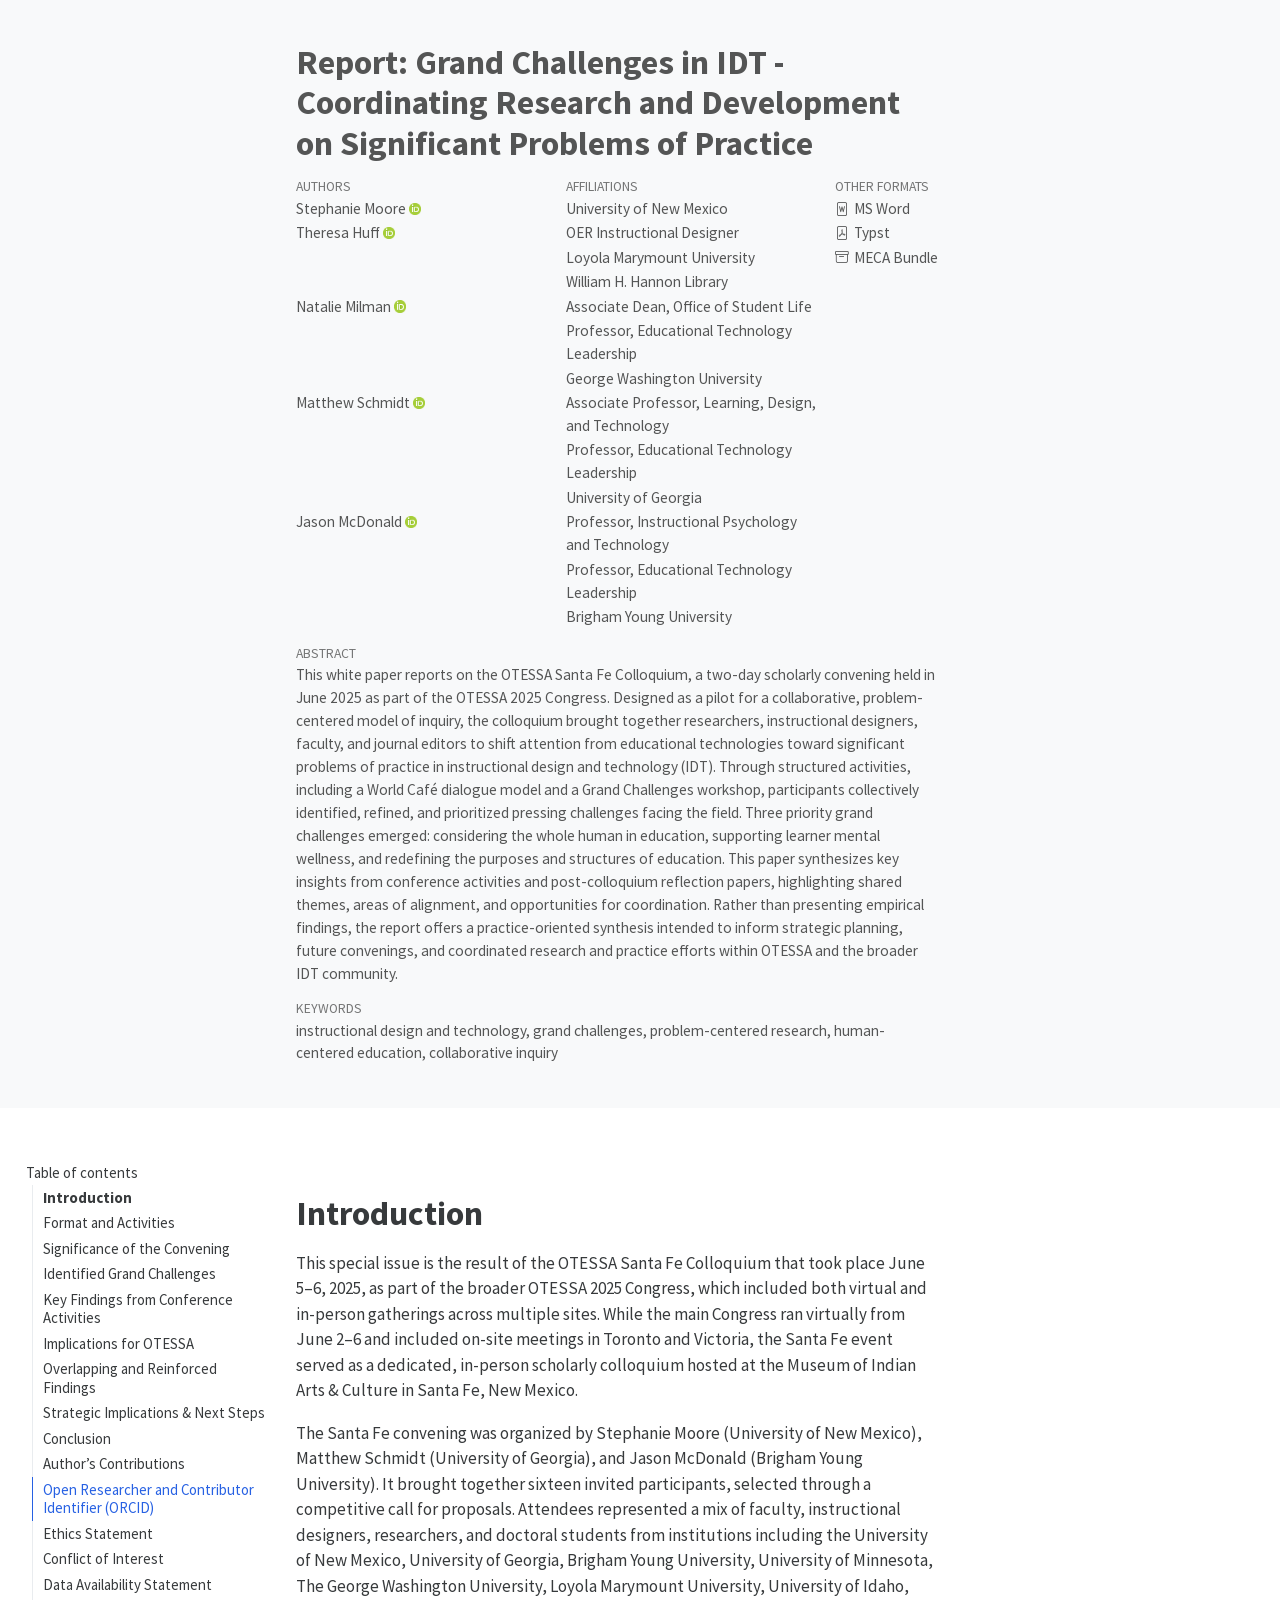
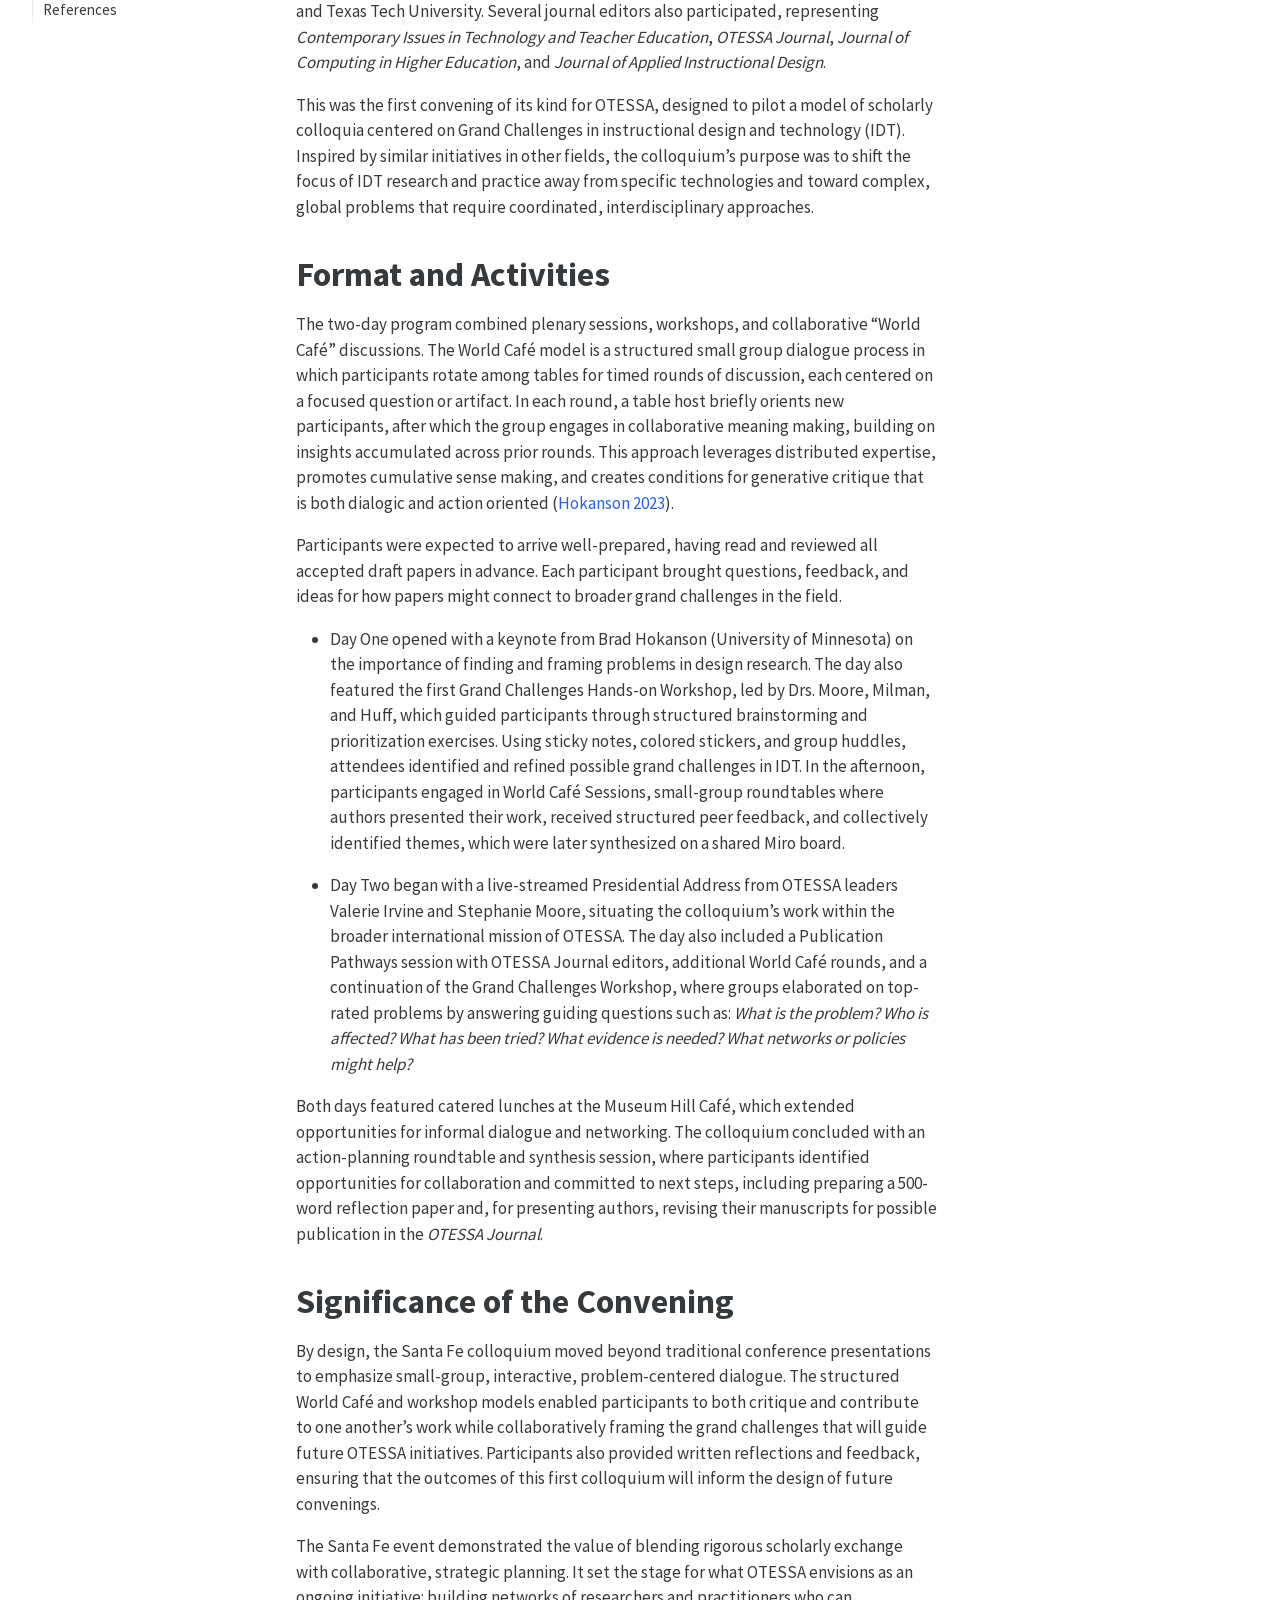
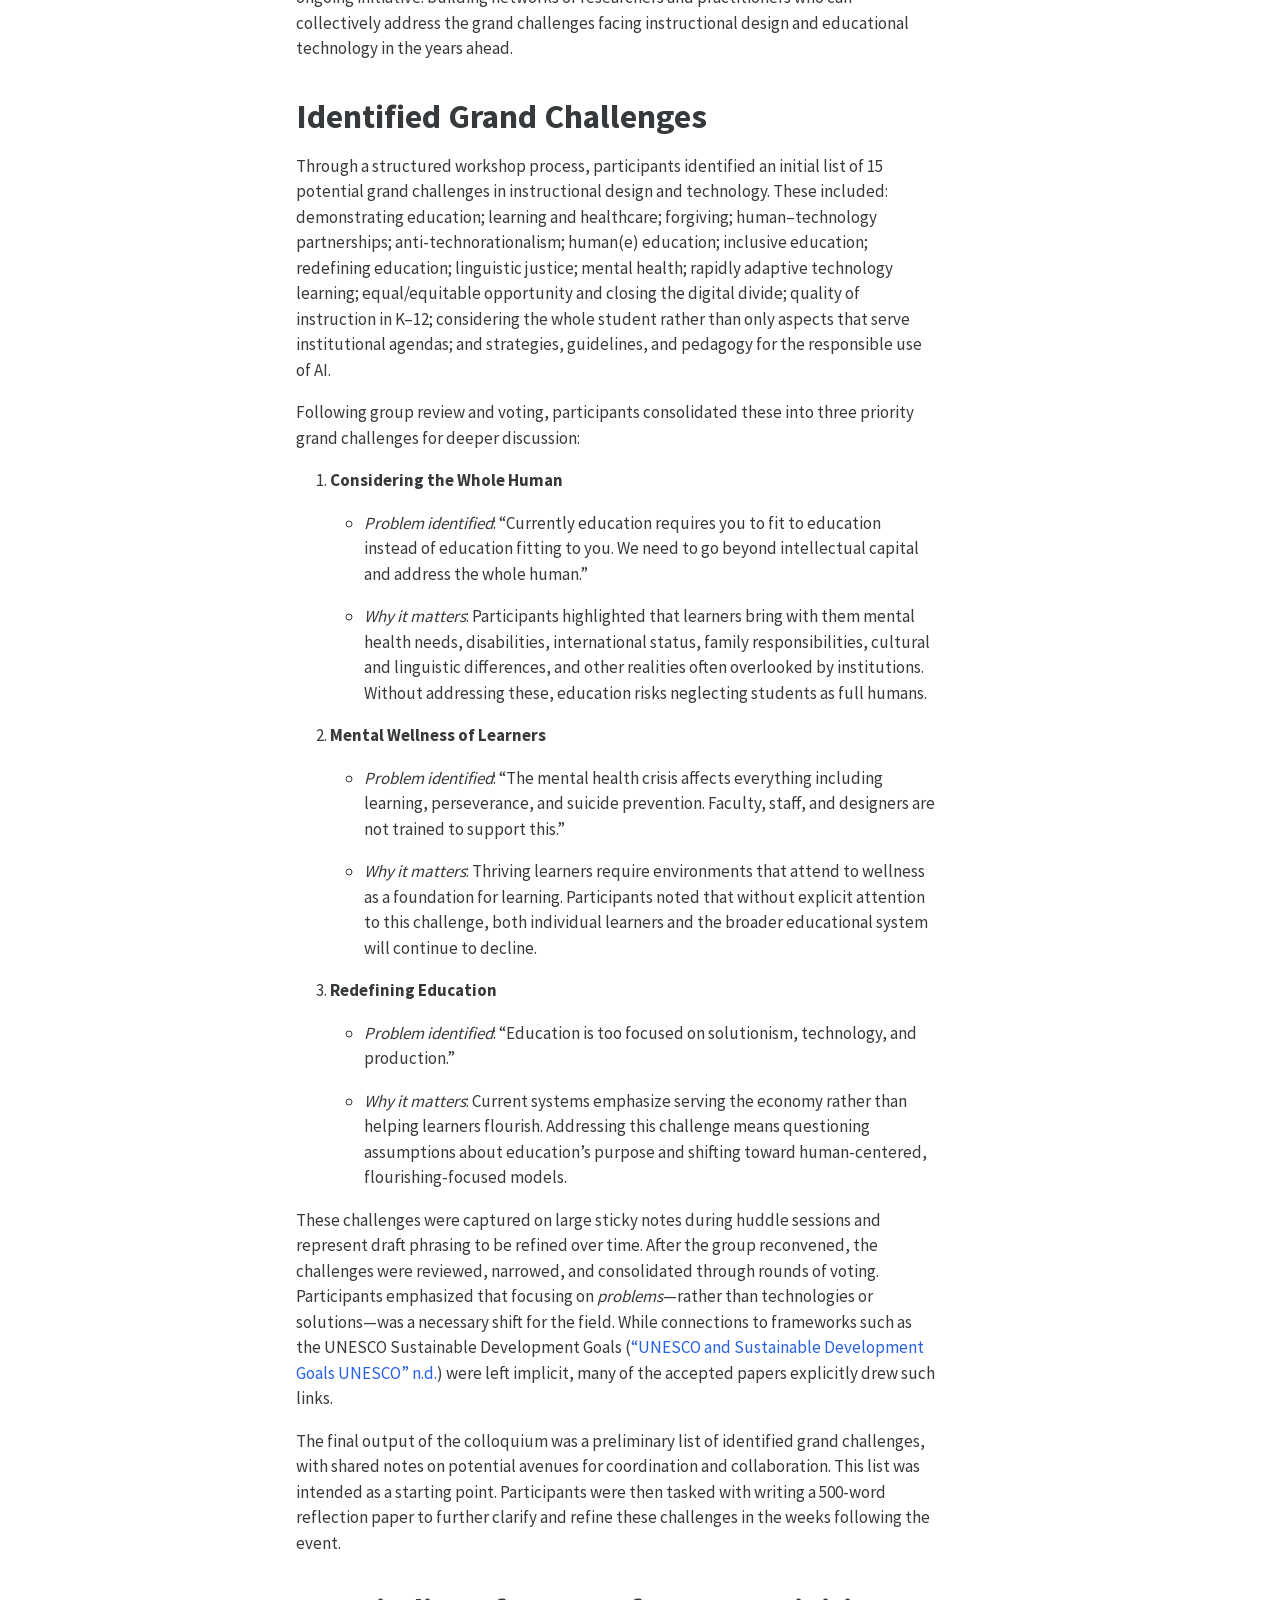
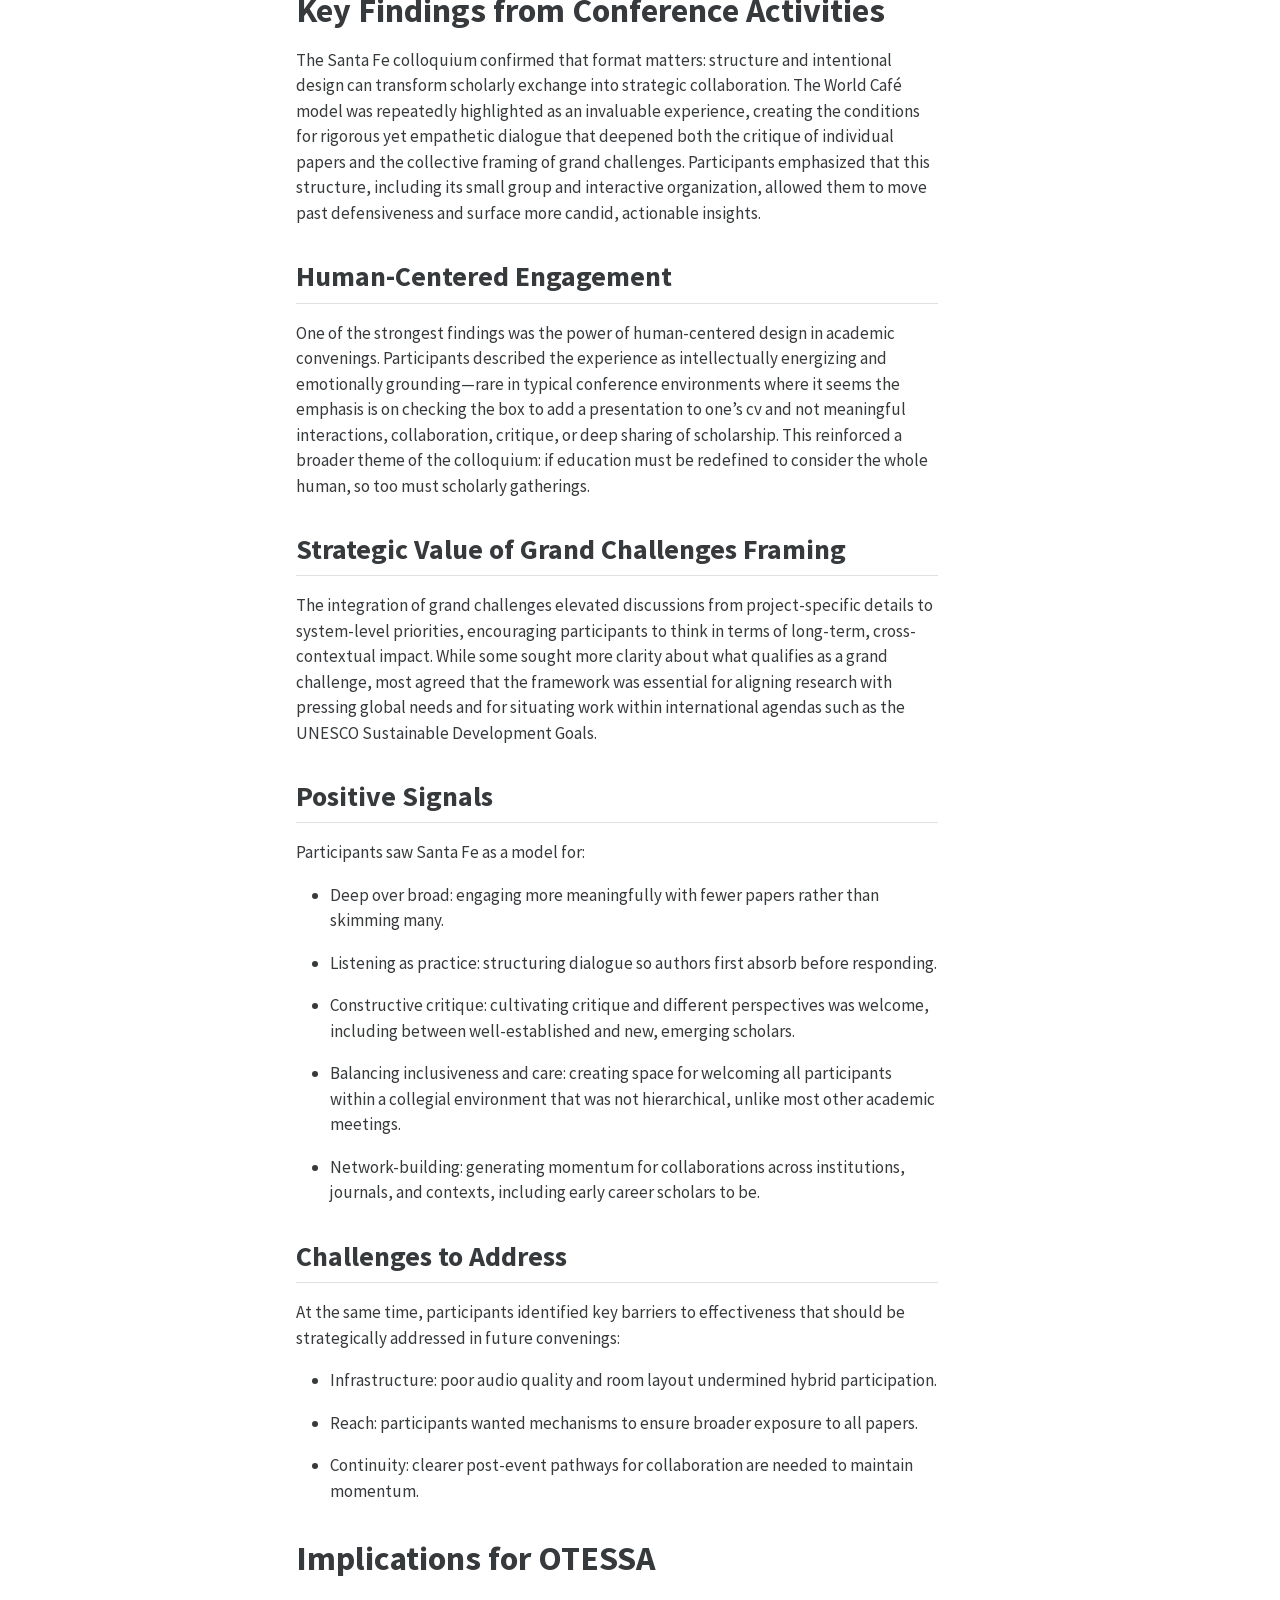
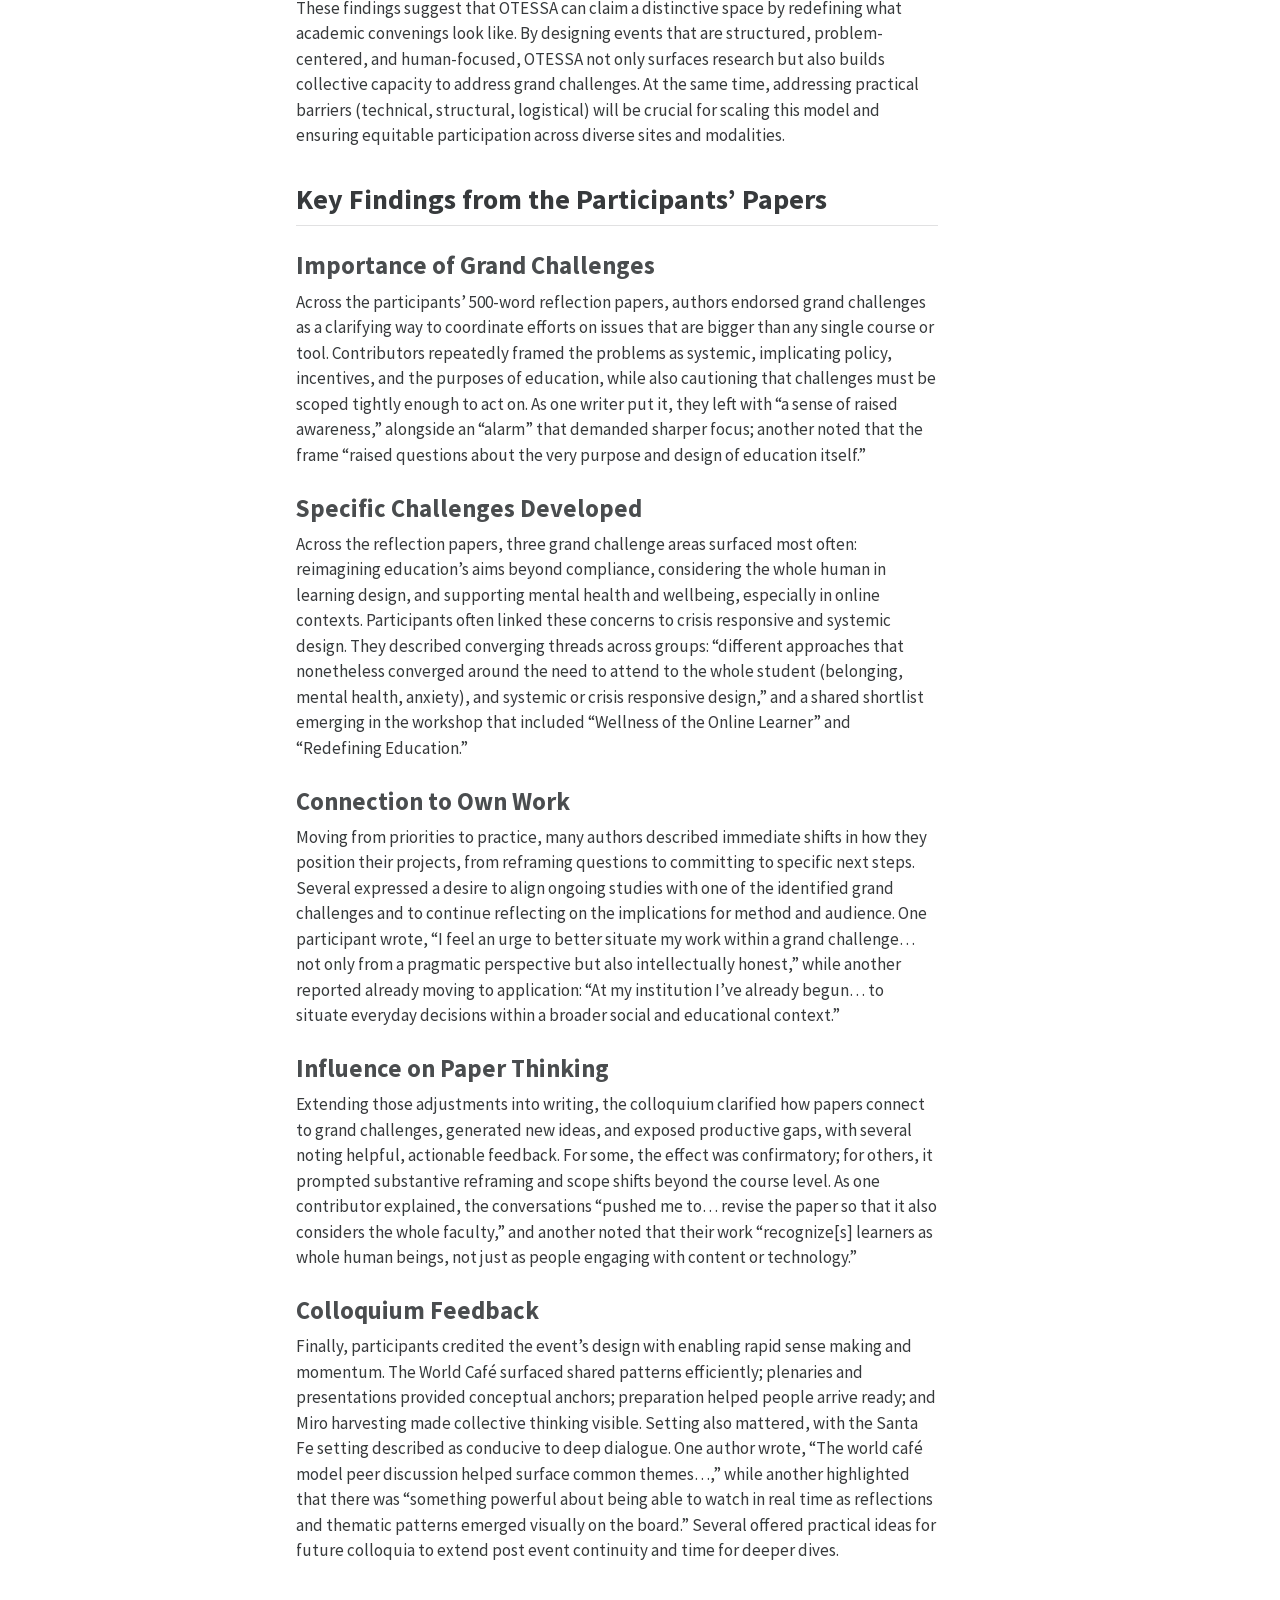
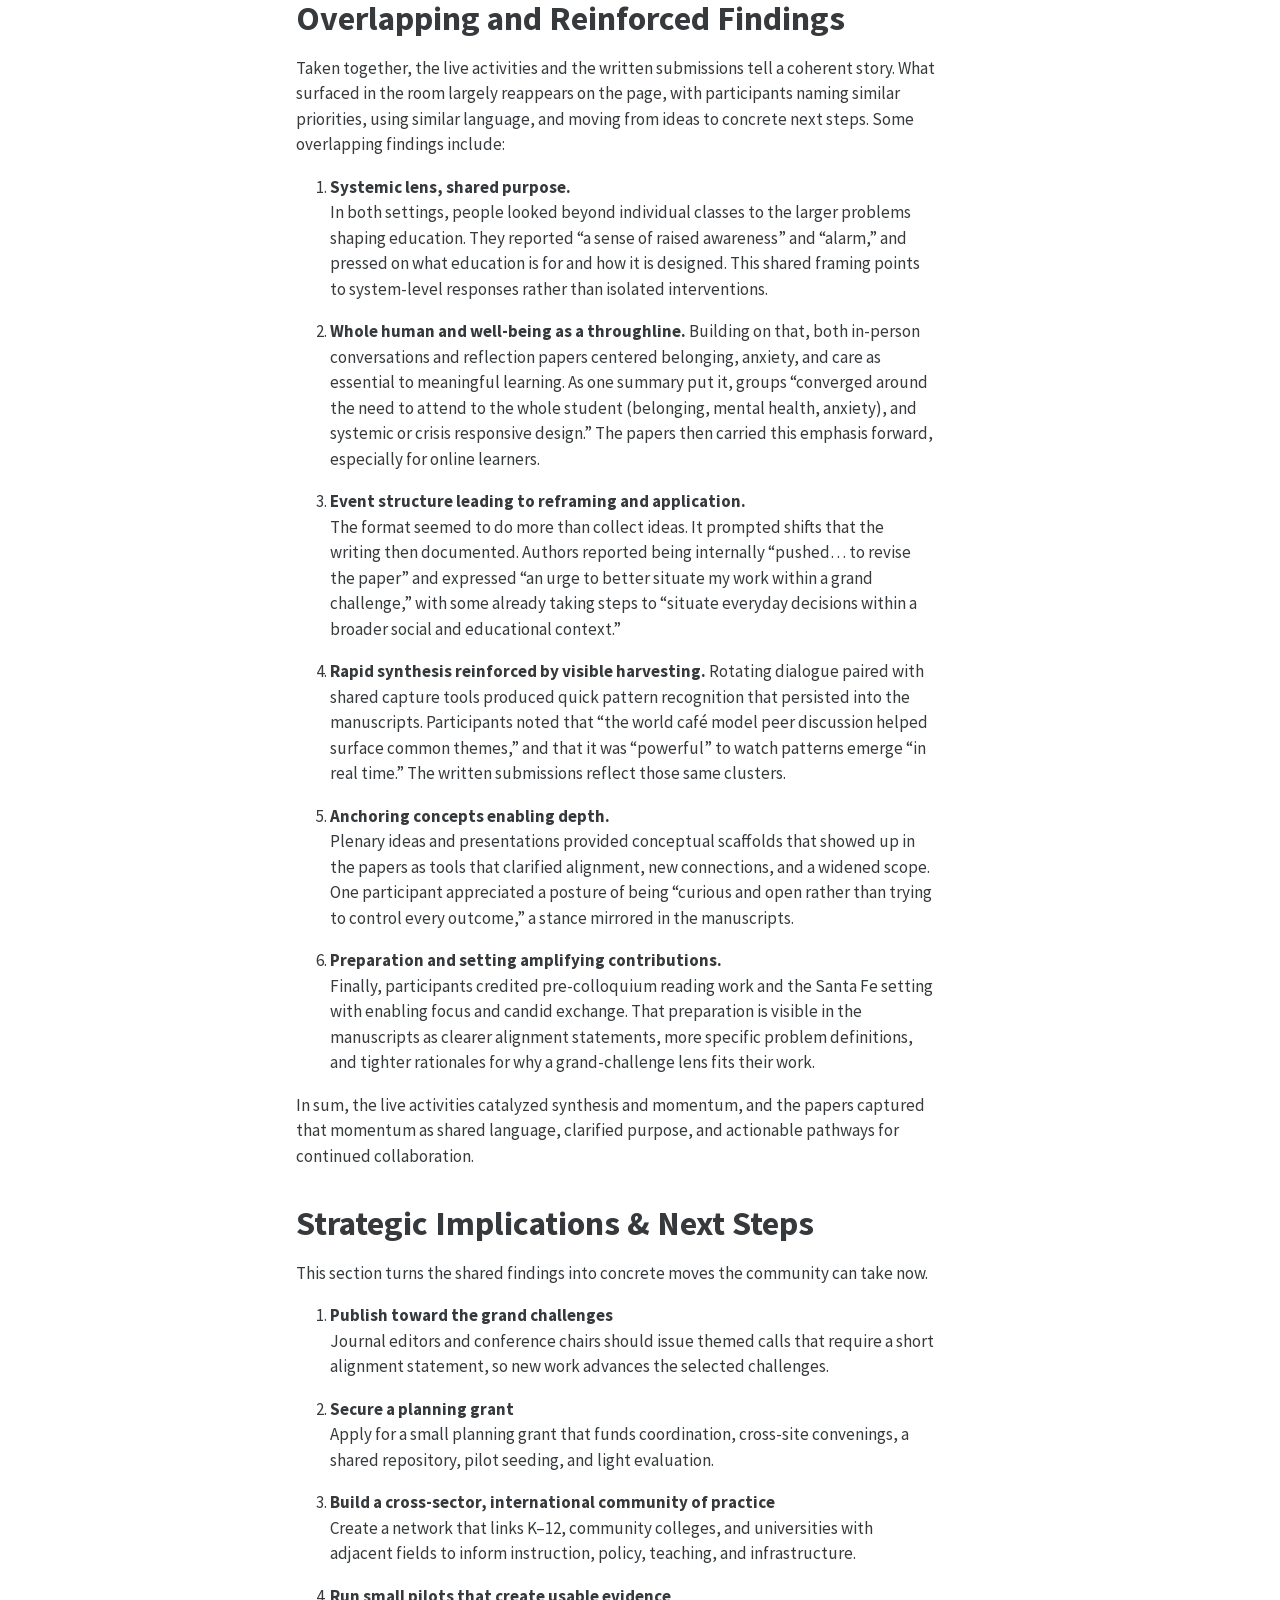
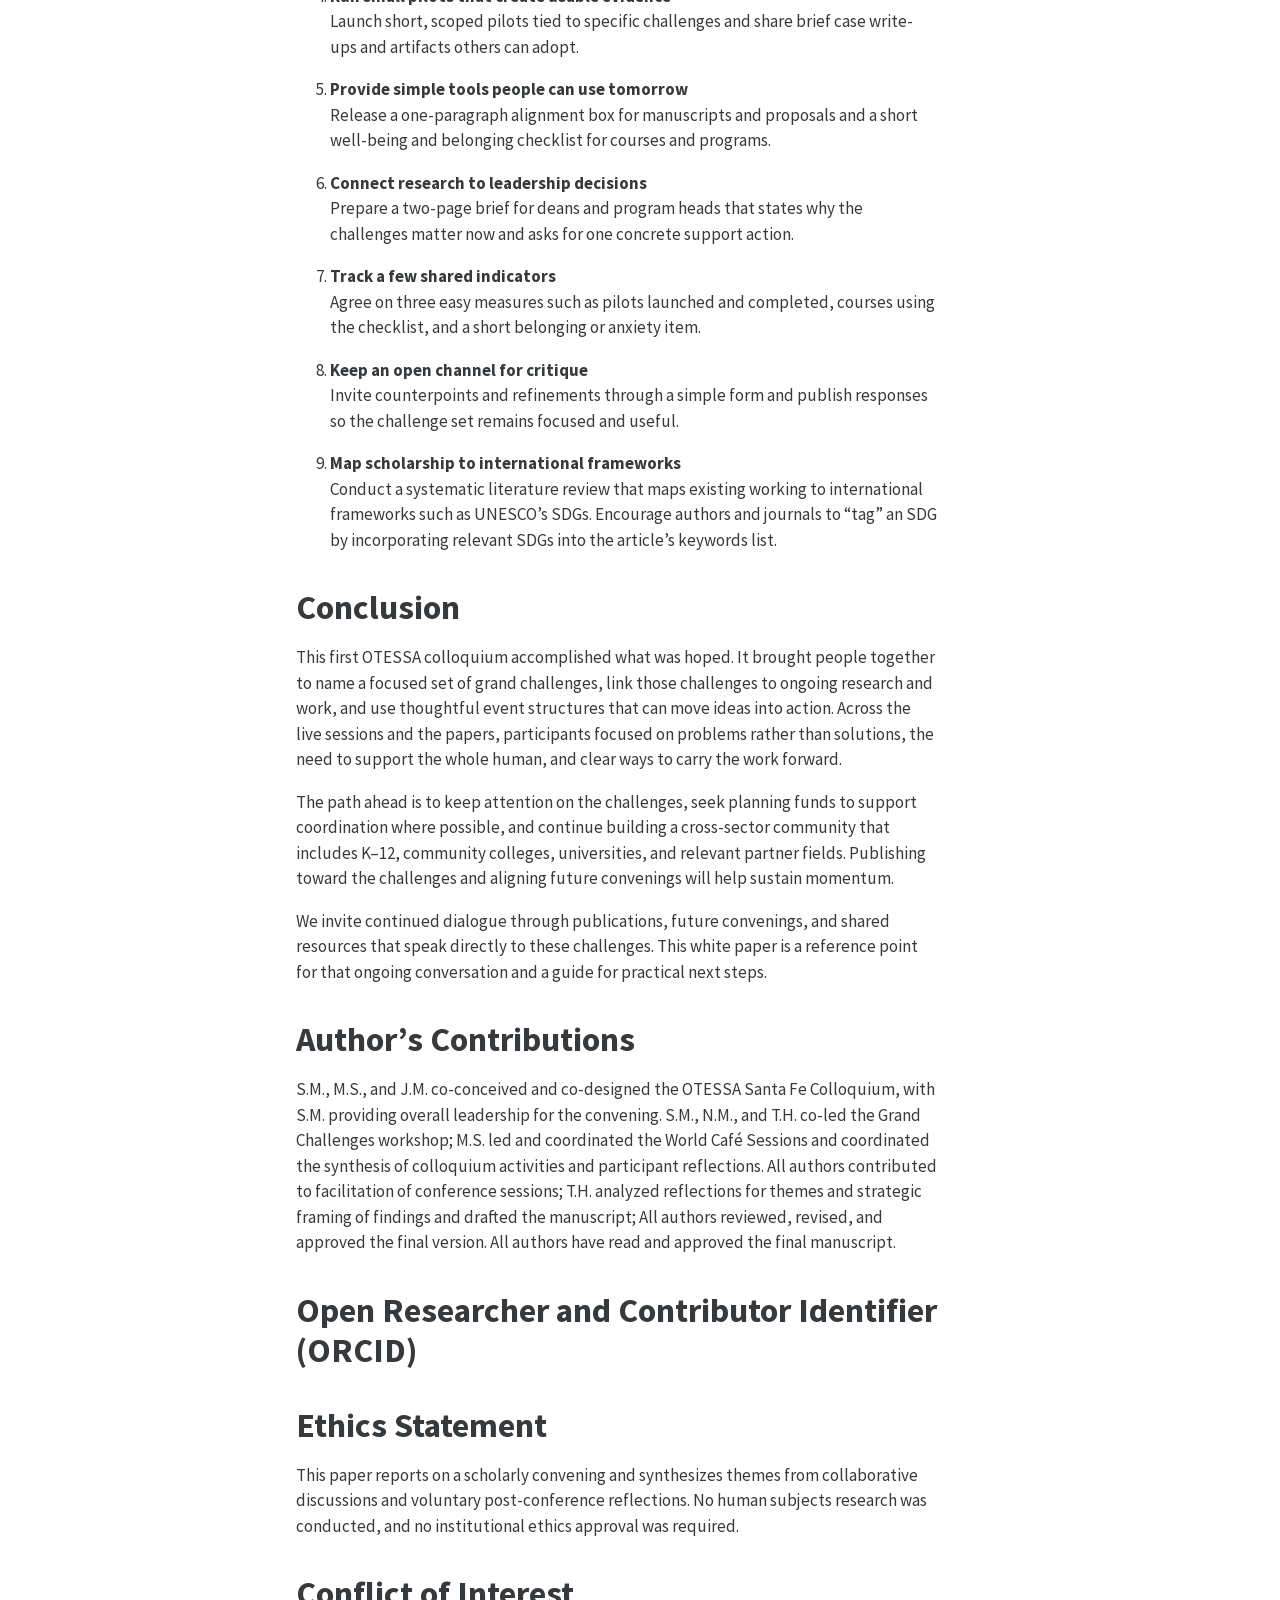
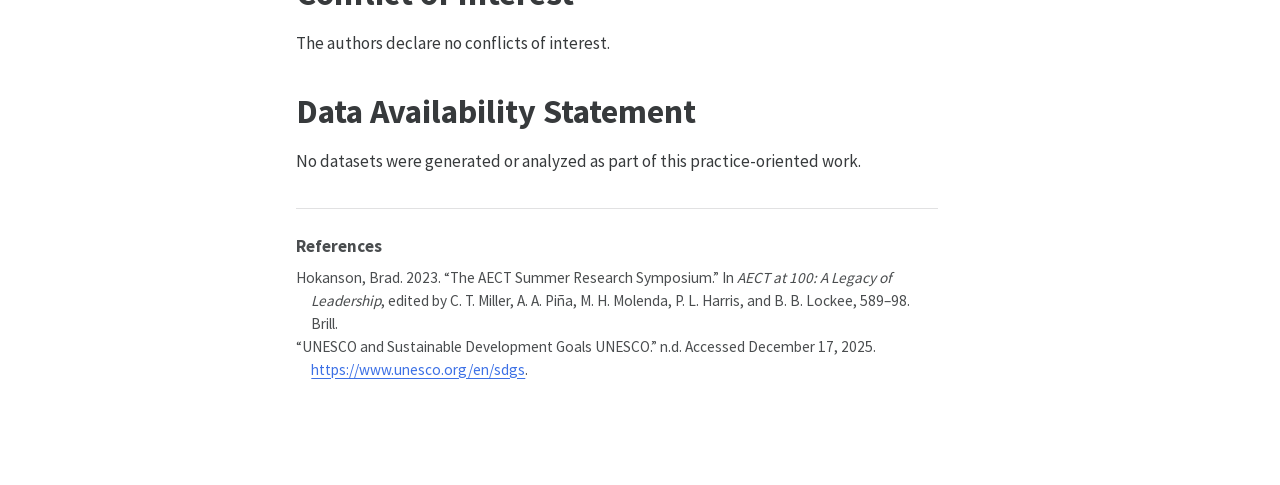
